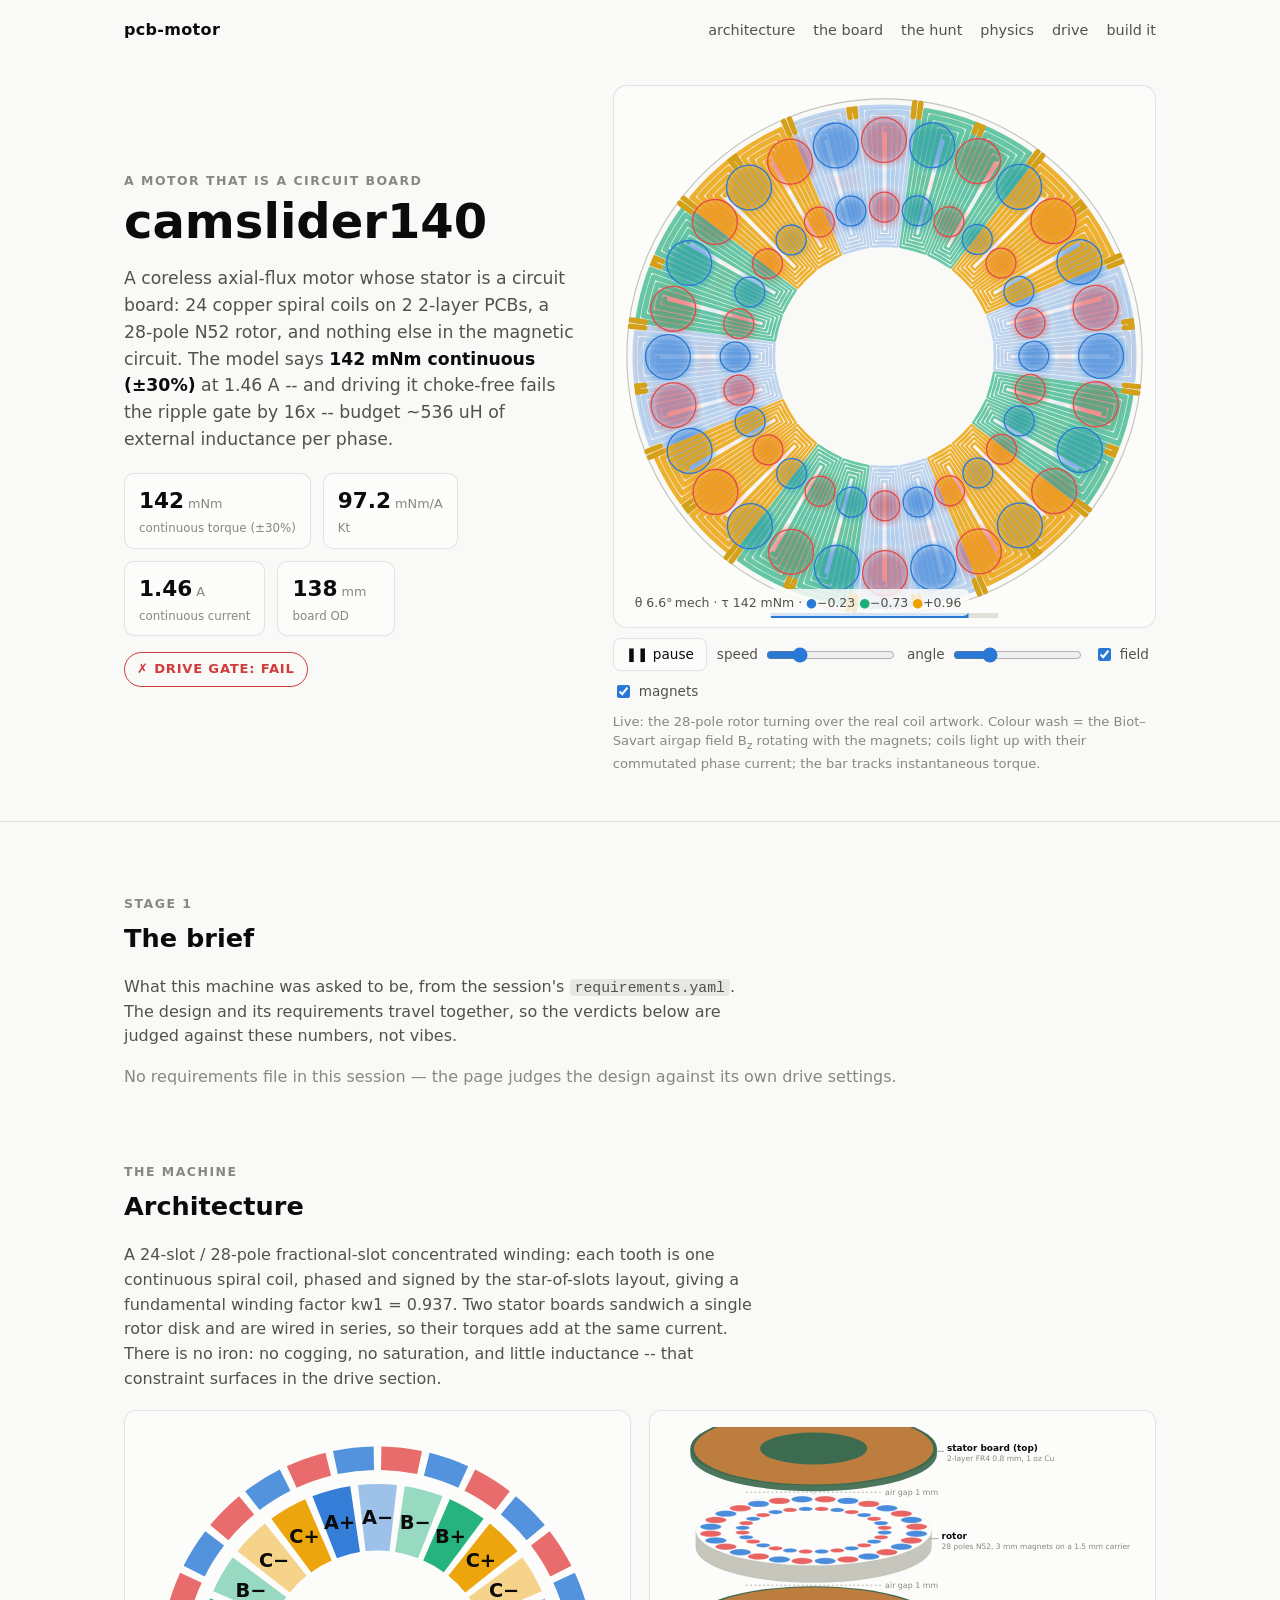
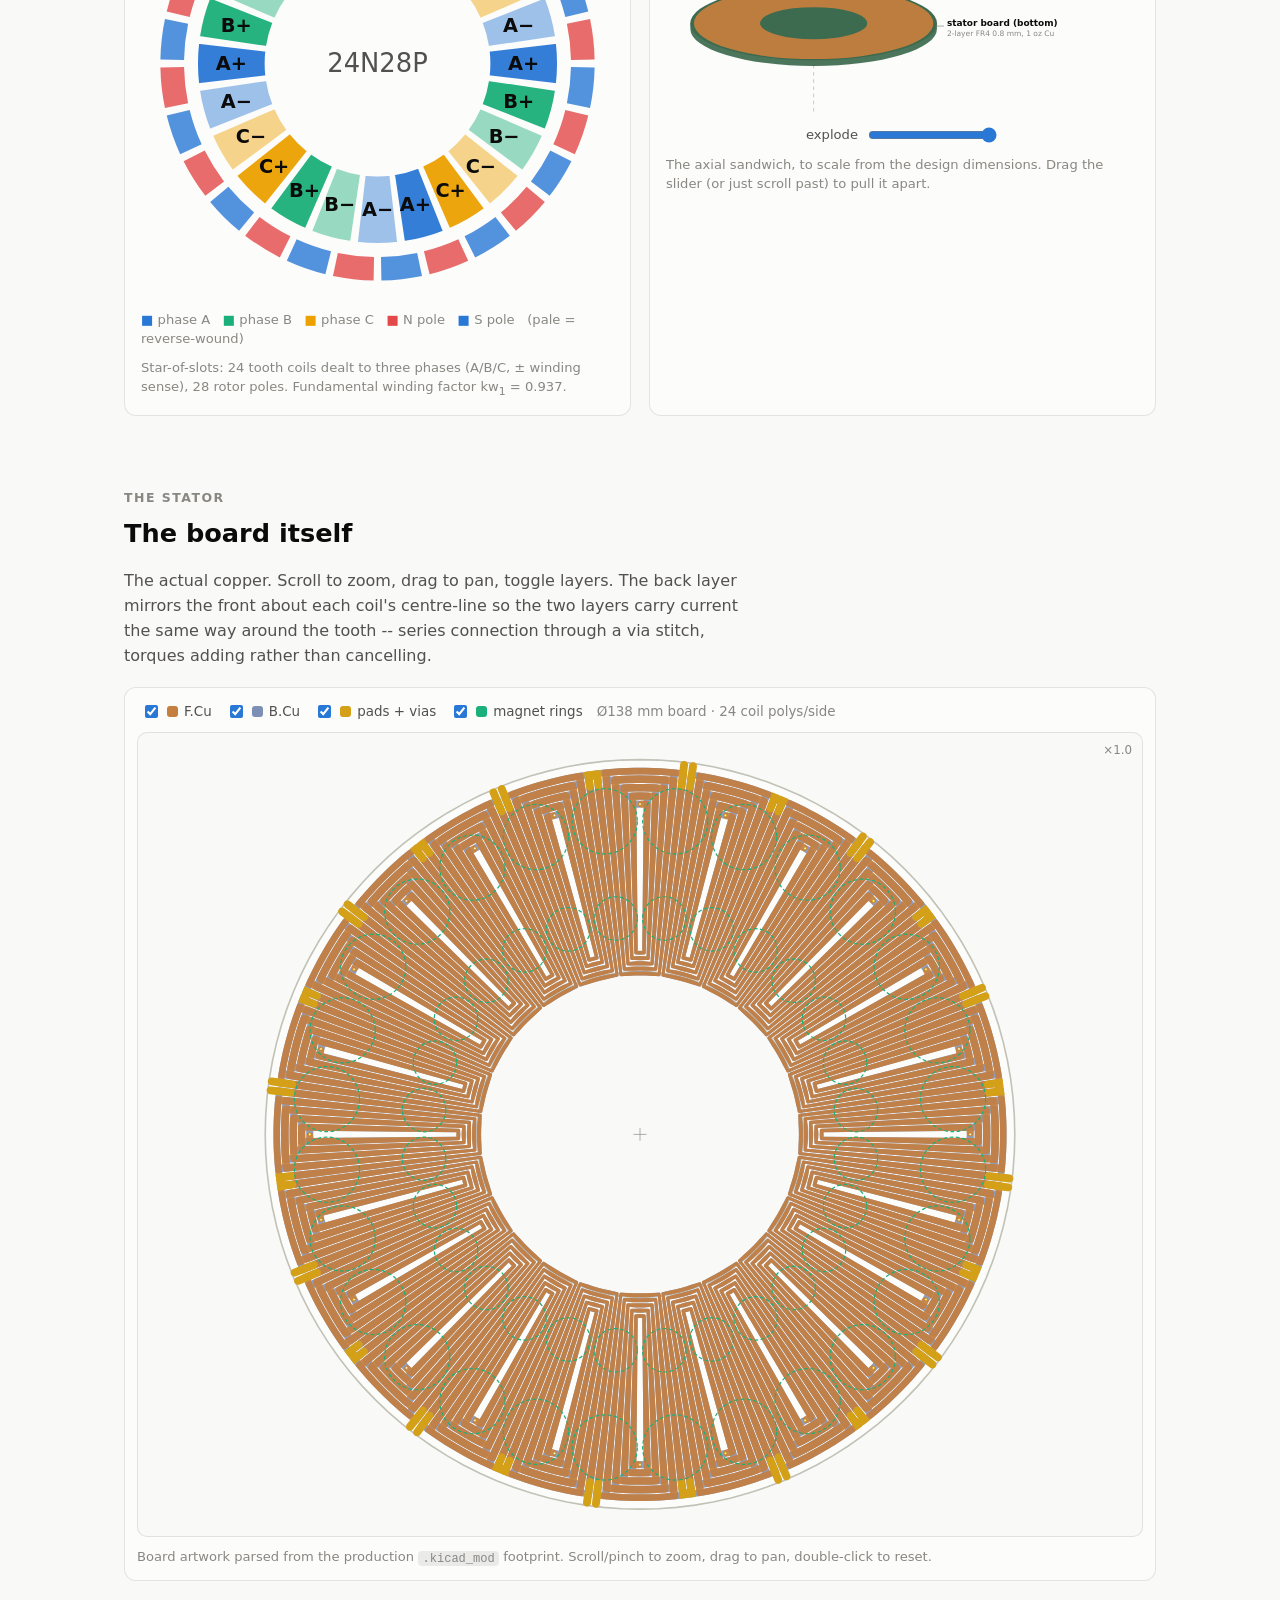
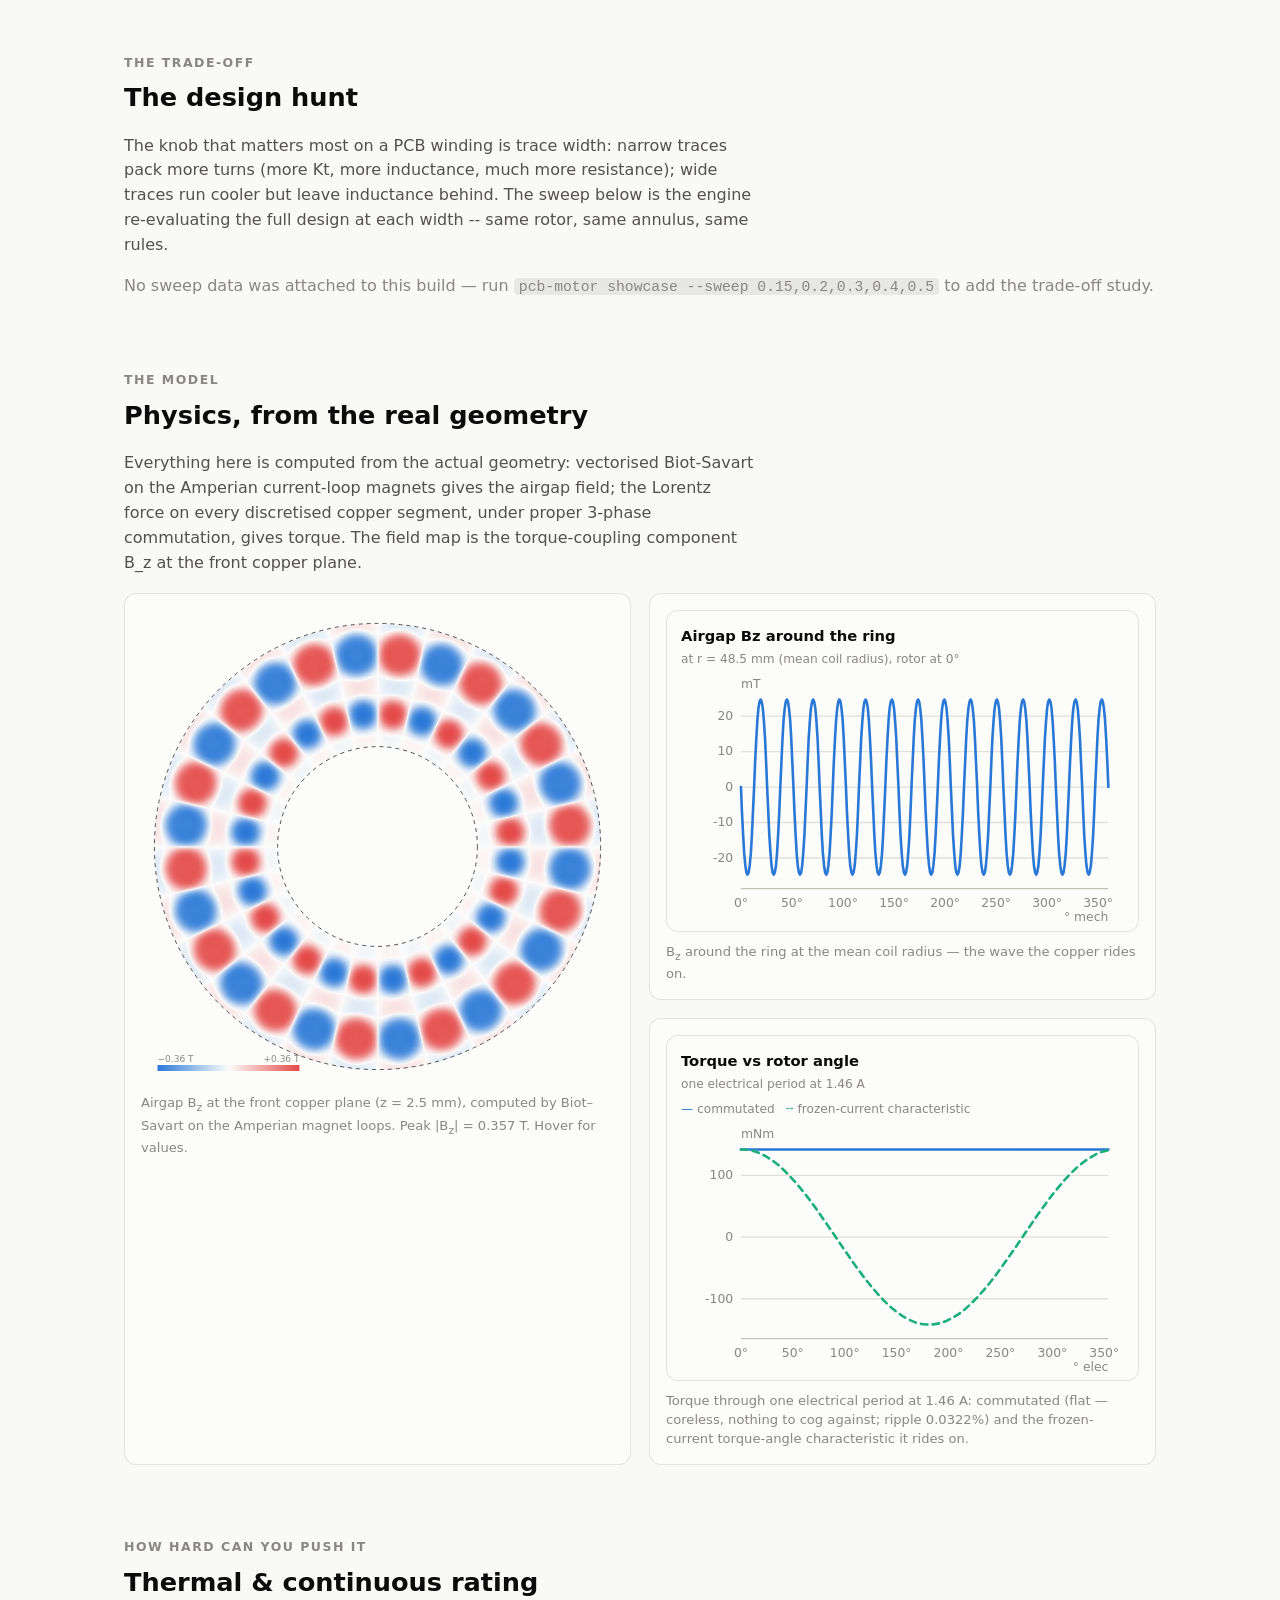
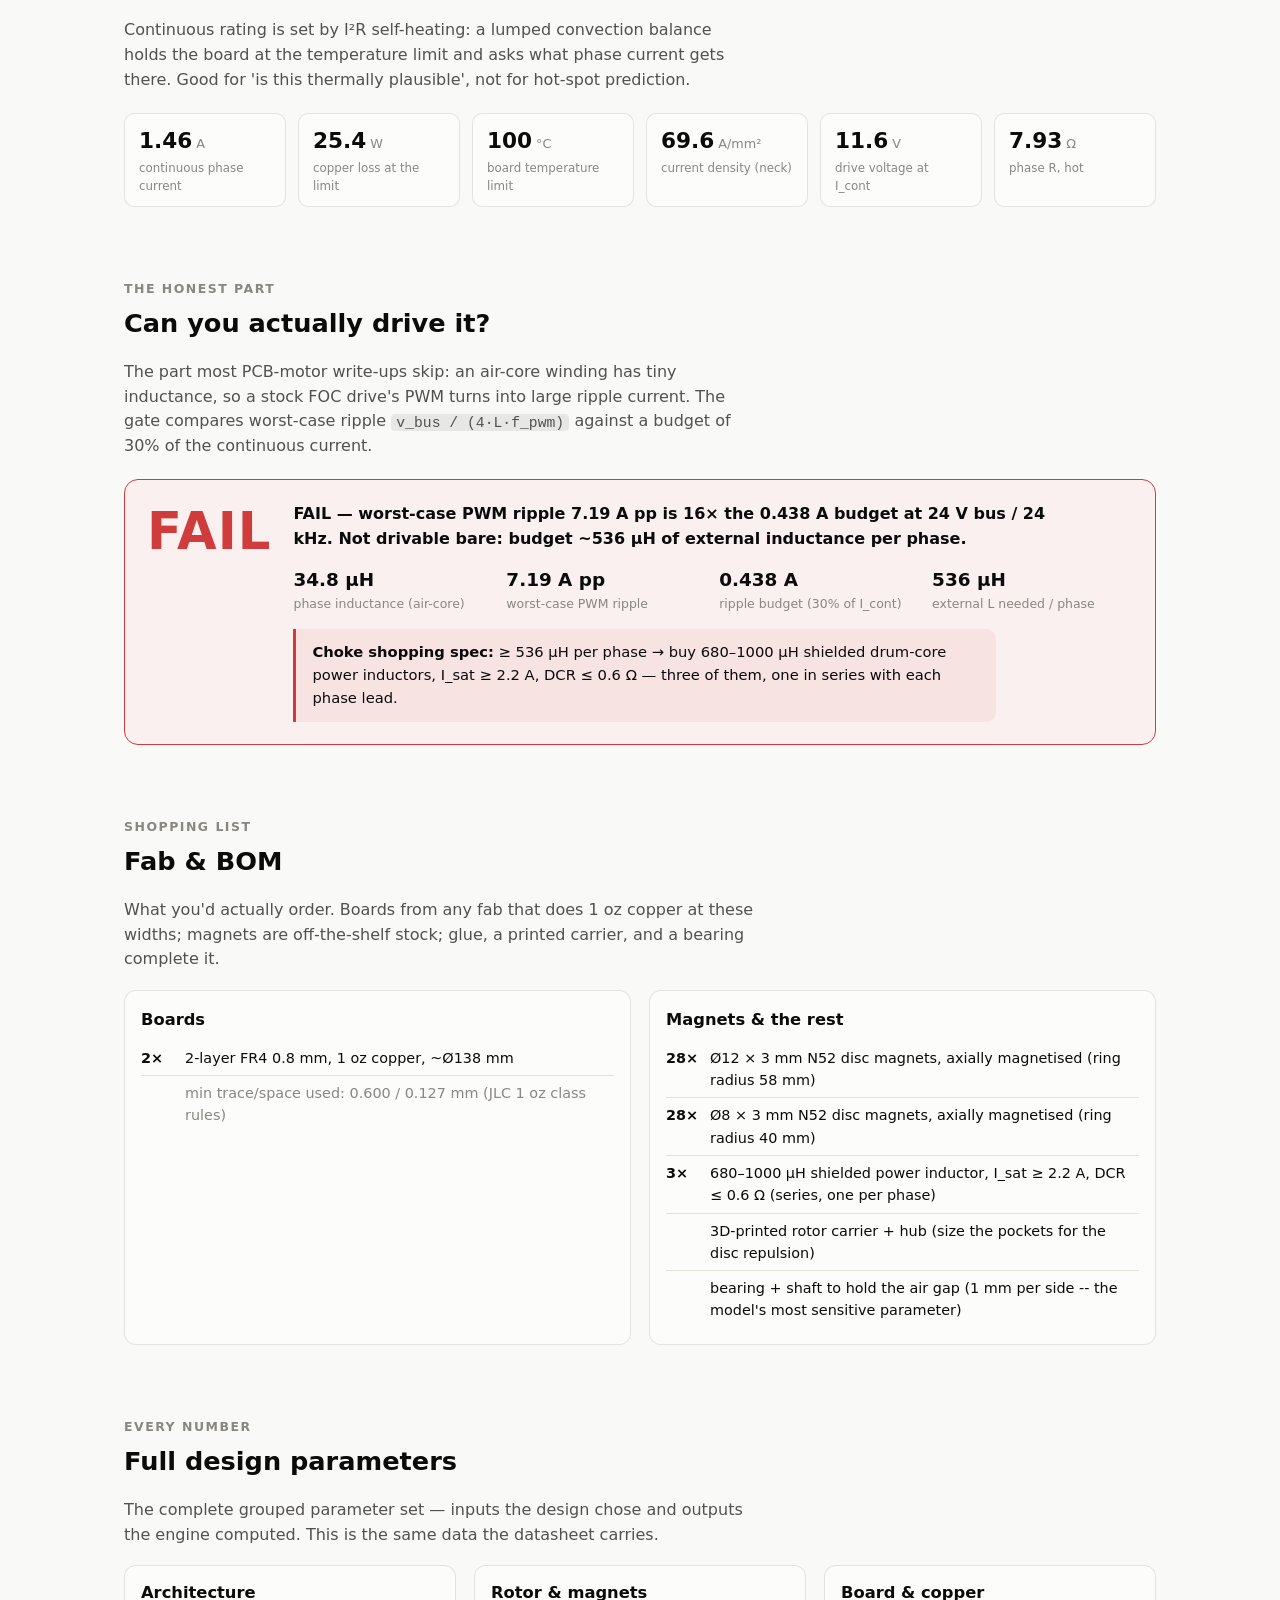
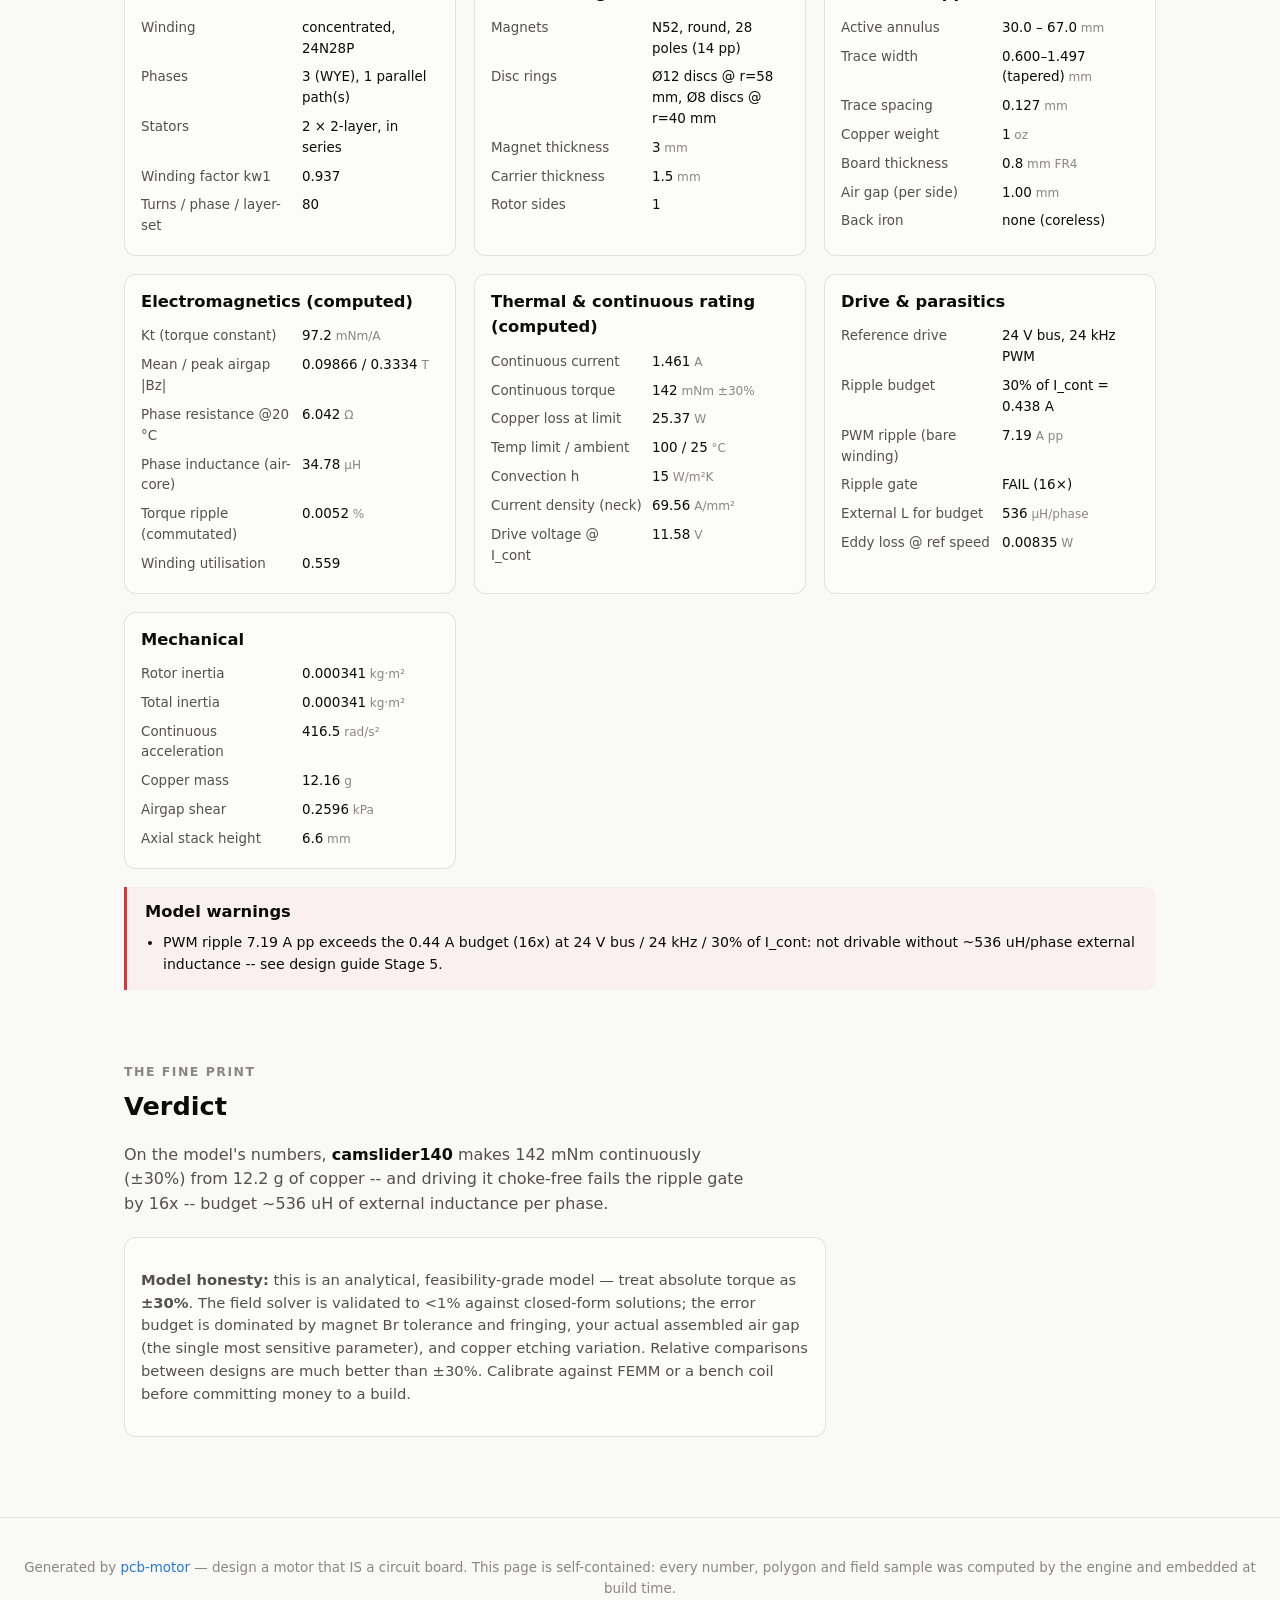
==== examples/dualstator140-24n28p/report.html @ cb317fc7 "Fix exploded-stack occlusion + back iron; add round3 magnet topology Exploded stack (showcase.js/css" ====
<!doctype html>
<html lang="en">
<head>
<meta charset="utf-8">
<meta name="viewport" content="width=device-width, initial-scale=1">
<meta name="color-scheme" content="light dark">
<title>camslider140 — a PCB motor, shown properly</title>
<style>
/* pcb-motor showcase page styles.
 *
 * Color roles follow the repo's data-viz system (validated palette):
 * categorical slots 1-3 carry the three phases, the diverging blue<->red pair
 * carries field polarity, and status colors are reserved for the drive gate.
 * Light and dark are both *selected* palettes, swapped via custom properties.
 */

:root {
  --page: #f9f9f7;
  --surface: #fcfcfb;
  --ink: #0b0b0b;
  --ink-2: #52514e;
  --muted: #898781;
  --grid: #e1e0d9;
  --baseline: #c3c2b7;
  --border: rgba(11, 11, 11, 0.10);
  --series-1: #2a78d6;   /* phase A */
  --series-2: #1baf7a;   /* phase B */
  --series-3: #eda100;   /* phase C */
  --div-pos: #e34948;    /* Bz into the page / N */
  --div-neg: #2a78d6;    /* Bz out of the page / S */
  --good: #0ca30c;
  --good-text: #006300;
  --critical: #d03b3b;
  --copper: #c47f3f;     /* pictorial material colors (not data series) */
  --copper-back: #7d8fb5;
  --fr4: #3d6b4f;
  --pad: #d4a017;
  --accent: #2a78d6;
}
@media (prefers-color-scheme: dark) {
  :root {
    --page: #0d0d0d;
    --surface: #1a1a19;
    --ink: #ffffff;
    --ink-2: #c3c2b7;
    --muted: #898781;
    --grid: #2c2c2a;
    --baseline: #383835;
    --border: rgba(255, 255, 255, 0.10);
    --series-1: #3987e5;
    --series-2: #199e70;
    --series-3: #c98500;
    --div-pos: #e66767;
    --div-neg: #3987e5;
    --good: #0ca30c;
    --good-text: #0ca30c;
    --critical: #d03b3b;
    --copper: #d69a55;
    --copper-back: #8fa3cc;
    --fr4: #35594a;
    --pad: #e0b23a;
    --accent: #3987e5;
  }
}

* { box-sizing: border-box; }
html { scroll-behavior: smooth; }
body {
  margin: 0;
  background: var(--page);
  color: var(--ink);
  font-family: system-ui, -apple-system, "Segoe UI", sans-serif;
  line-height: 1.55;
  -webkit-font-smoothing: antialiased;
}
a { color: var(--accent); text-decoration: none; }
a:hover { text-decoration: underline; }
code {
  font-family: ui-monospace, SFMono-Regular, Menlo, Consolas, monospace;
  font-size: 0.92em;
  background: color-mix(in srgb, var(--ink) 7%, transparent);
  border-radius: 4px;
  padding: 0.05em 0.35em;
}

/* ---------- layout ---------- */
main, .hero-grid, .topnav { max-width: 1080px; margin: 0 auto; padding: 0 24px; }
section { margin: 72px auto; }
.kicker {
  font-size: 0.78rem; font-weight: 700; letter-spacing: 0.12em;
  text-transform: uppercase; color: var(--muted); margin-bottom: 6px;
}
h1 { font-size: clamp(2rem, 5vw, 3rem); line-height: 1.08; margin: 0.1em 0 0.35em; }
h2 { font-size: 1.6rem; margin: 0 0 12px; }
h3 { font-size: 1.02rem; margin: 0 0 8px; }
.prose { max-width: 62ch; color: var(--ink-2); }
.prose strong { color: var(--ink); }
.prose.lead { font-size: 1.08rem; }
.prose blockquote {
  margin: 1em 0; padding: 10px 16px; border-left: 3px solid var(--accent);
  background: color-mix(in srgb, var(--accent) 7%, transparent); border-radius: 0 8px 8px 0;
}
.muted { color: var(--muted); }
.caption, figcaption {
  font-size: 0.82rem; color: var(--muted); margin-top: 10px; line-height: 1.45;
}
figure { margin: 0; }
.panel {
  background: var(--surface);
  border: 1px solid var(--border);
  border-radius: 12px;
  padding: 16px;
}
.duo { display: grid; grid-template-columns: 1fr 1fr; gap: 18px; margin-top: 18px; }
.col { display: grid; gap: 18px; align-content: start; }
@media (max-width: 860px) { .duo { grid-template-columns: 1fr; } }

/* ---------- hero ---------- */
.hero {
  border-bottom: 1px solid var(--border);
  padding-bottom: 48px;
}
.topnav {
  display: flex; align-items: center; justify-content: space-between;
  padding-top: 18px; padding-bottom: 18px;
}
.brand { font-weight: 700; letter-spacing: 0.02em; }
.navlinks { display: flex; gap: 18px; flex-wrap: wrap; }
.navlinks a { color: var(--ink-2); font-size: 0.9rem; }
.hero-grid {
  display: grid; grid-template-columns: minmax(0, 5fr) minmax(0, 6fr);
  gap: 36px; align-items: center; padding-top: 24px;
}
@media (max-width: 960px) { .hero-grid { grid-template-columns: 1fr; } }

.tiles { display: flex; gap: 12px; flex-wrap: wrap; margin: 20px 0 16px; }
.tiles.wide { display: grid; grid-template-columns: repeat(auto-fit, minmax(150px, 1fr)); }
.tile {
  background: var(--surface); border: 1px solid var(--border);
  border-radius: 10px; padding: 10px 14px; min-width: 118px;
}
.tile-v { font-size: 1.35rem; font-weight: 700; }
.tile-u { font-size: 0.8rem; font-weight: 400; color: var(--muted); margin-left: 4px; }
.tile-l { font-size: 0.74rem; color: var(--muted); margin-top: 2px; }

.chip {
  display: inline-block; font-weight: 700; font-size: 0.82rem;
  letter-spacing: 0.06em; padding: 6px 12px; border-radius: 999px;
  border: 1.5px solid;
}
.chip.pass { color: var(--good-text); border-color: var(--good); }
.chip.fail { color: var(--critical); border-color: var(--critical); }
.chip.pass::before { content: "✓ "; }
.chip.fail::before { content: "✗ "; }

.anim-wrap { position: relative; }
#motor-anim {
  width: 100%; aspect-ratio: 1; display: block; border-radius: 14px;
  background: var(--surface); border: 1px solid var(--border);
  touch-action: none; cursor: grab;
}
.anim-hud {
  position: absolute; left: 14px; bottom: 12px; font-size: 0.78rem;
  color: var(--ink-2); font-variant-numeric: tabular-nums;
  background: color-mix(in srgb, var(--surface) 82%, transparent);
  padding: 4px 8px; border-radius: 6px; pointer-events: none;
}
.anim-controls {
  display: flex; gap: 10px; align-items: center; margin-top: 10px;
  flex-wrap: wrap; font-size: 0.85rem; color: var(--ink-2);
}
.anim-controls button {
  background: var(--surface); color: var(--ink); border: 1px solid var(--border);
  border-radius: 8px; padding: 5px 12px; cursor: pointer; font: inherit;
}
.anim-controls button:hover { border-color: var(--accent); }
.anim-controls label { display: flex; gap: 6px; align-items: center; }
input[type="range"] { accent-color: var(--accent); }
input[type="checkbox"] { accent-color: var(--accent); }

/* ---------- requirements ---------- */
.req-grid {
  display: grid; grid-template-columns: repeat(auto-fit, minmax(190px, 1fr));
  gap: 12px; margin-top: 18px;
}
.req {
  background: var(--surface); border: 1px solid var(--border);
  border-radius: 10px; padding: 10px 14px;
}
.req-l { font-size: 0.74rem; color: var(--muted); }
.req-v { font-weight: 600; margin-top: 2px; }

/* ---------- copper viewer ---------- */
.viewer-wrap { margin-top: 18px; padding: 12px; }
.viewer-toolbar {
  display: flex; gap: 14px; flex-wrap: wrap; align-items: center;
  font-size: 0.84rem; color: var(--ink-2); padding: 2px 4px 10px;
}
.viewer-toolbar label { display: flex; gap: 6px; align-items: center; cursor: pointer; }
.viewer-toolbar .swatch {
  width: 11px; height: 11px; border-radius: 3px; display: inline-block;
}
.viewer {
  width: 100%; aspect-ratio: 1.25; border-radius: 10px; overflow: hidden;
  background: var(--page); border: 1px solid var(--border); position: relative;
  cursor: grab; touch-action: none;
}
.viewer svg { width: 100%; height: 100%; display: block; }
.viewer .zoom-note {
  position: absolute; right: 10px; top: 8px; font-size: 0.74rem;
  color: var(--muted); font-variant-numeric: tabular-nums; pointer-events: none;
}

/* ---------- charts ---------- */
.chart-grid {
  display: grid; grid-template-columns: repeat(auto-fit, minmax(310px, 1fr));
  gap: 18px; margin-top: 18px;
}
.chart {
  background: var(--surface); border: 1px solid var(--border);
  border-radius: 12px; padding: 14px 14px 8px;
}
.chart h4 { margin: 0 0 2px; font-size: 0.92rem; }
.chart .sub { font-size: 0.76rem; color: var(--muted); margin: 0 0 6px; }
.chart svg { width: 100%; height: auto; display: block; overflow: visible; }
.chart-tip {
  position: fixed; z-index: 30; pointer-events: none;
  background: var(--surface); color: var(--ink);
  border: 1px solid var(--border); border-radius: 6px;
  padding: 7px 10px; font-size: 0.78rem; line-height: 1.45;
  font-variant-numeric: tabular-nums; display: none; max-width: 260px;
}
.chart-tip .t-title { font-weight: 700; margin-bottom: 2px; }
.chart-tip .t-row { display: flex; gap: 8px; align-items: center; }
.chart-tip .t-swatch { width: 8px; height: 8px; border-radius: 2px; flex: none; }

.field-wrap { position: relative; }
#field-map {
  width: 100%; aspect-ratio: 1; display: block; border-radius: 8px;
}

/* ---------- exploded stack / winding ring ---------- */
#stack-view svg, #winding-ring svg { width: 100%; height: auto; display: block; }
.stack-controls {
  display: flex; justify-content: center; font-size: 0.82rem;
  color: var(--ink-2); margin-top: 6px;
}
.stack-controls label { display: flex; gap: 8px; align-items: center; }

/* ---------- gate ---------- */
.gate {
  display: grid; grid-template-columns: auto 1fr; gap: 22px;
  margin-top: 20px; border-radius: 14px; padding: 22px;
  border: 1.5px solid; align-items: start;
}
.gate.pass { border-color: var(--good); background: color-mix(in srgb, var(--good) 6%, var(--surface)); }
.gate.fail { border-color: var(--critical); background: color-mix(in srgb, var(--critical) 6%, var(--surface)); }
.gate-word {
  font-size: clamp(2rem, 5vw, 3.2rem); font-weight: 800; letter-spacing: 0.02em;
  line-height: 1; padding-top: 4px;
}
.gate.pass .gate-word { color: var(--good-text); }
.gate.fail .gate-word { color: var(--critical); }
.gate-statement { margin: 0 0 14px; font-weight: 600; max-width: 70ch; }
.gate-nums {
  display: grid; grid-template-columns: repeat(auto-fit, minmax(160px, 1fr));
  gap: 12px; font-size: 0.78rem; color: var(--muted);
}
.gate-nums span {
  display: block; font-size: 1.15rem; font-weight: 700; color: var(--ink);
  font-variant-numeric: tabular-nums;
}
blockquote.choke {
  margin: 16px 0 0; padding: 12px 16px; border-left: 3px solid var(--critical);
  background: color-mix(in srgb, var(--critical) 7%, transparent);
  border-radius: 0 10px 10px 0; font-size: 0.92rem; max-width: 75ch;
}
@media (max-width: 700px) { .gate { grid-template-columns: 1fr; } }

/* ---------- BOM & params ---------- */
table.bom { width: 100%; border-collapse: collapse; font-size: 0.9rem; }
table.bom td { padding: 6px 8px 6px 0; vertical-align: top; border-bottom: 1px solid var(--grid); }
table.bom tr:last-child td { border-bottom: none; }
table.bom td.qty { width: 44px; font-weight: 700; font-variant-numeric: tabular-nums; }

.pgrid {
  display: grid; grid-template-columns: repeat(auto-fit, minmax(300px, 1fr));
  gap: 18px; margin-top: 18px;
}
.pgroup {
  background: var(--surface); border: 1px solid var(--border);
  border-radius: 12px; padding: 14px 16px;
}
.pgroup table { width: 100%; border-collapse: collapse; font-size: 0.84rem; }
.pgroup td { padding: 4px 0; vertical-align: top; }
.pgroup td:first-child { color: var(--ink-2); width: 54%; padding-right: 10px; }
.pgroup td:last-child { font-variant-numeric: tabular-nums; }
.pgroup .unit { color: var(--muted); font-size: 0.9em; }

.warnbox {
  margin-top: 18px; border-left: 3px solid var(--critical);
  background: color-mix(in srgb, var(--critical) 6%, var(--surface));
  border-radius: 0 10px 10px 0; padding: 12px 18px; font-size: 0.88rem;
}
.warnbox ul { margin: 6px 0 2px; padding-left: 18px; }

/* loud "this is not the production board" banner over the copper viewer */
.preview-warn {
  margin: 0 0 14px; border: 1.5px solid var(--caution, #b58900);
  border-left-width: 6px; border-radius: 10px; padding: 12px 16px;
  font-size: 0.92rem; color: var(--ink);
  background: color-mix(in srgb, #b58900 10%, var(--surface));
}
.honesty { margin-top: 20px; max-width: 75ch; font-size: 0.92rem; color: var(--ink-2); }

footer {
  border-top: 1px solid var(--border); margin-top: 80px; padding: 26px 24px 40px;
  text-align: center; color: var(--muted); font-size: 0.84rem;
}

/* content is shown immediately -- no scroll-reveal motion (plain, static page) */
.reveal, .reveal.shown { opacity: 1; transform: none; transition: none; }
@media (prefers-reduced-motion: reduce) {
  html { scroll-behavior: auto; }
}

</style>
</head>
<body>
<script id="motor-data" type="application/json">{"meta":{"title":"camslider140","combo":"24N28P","slots":24,"poles":28,"pole_pairs":14,"phases":3,"topology":"concentrated","grade":"N52","n_stators":2,"layers":2,"od_mm":138.0,"session":"camslider140"},"results":{"accel_cont_rad_s2":416.47,"tau_cont_mNm":141.98,"kt_mNm_per_A":97.199,"i_cont_A":1.4607,"j_rotor_kgm2":0.00034091,"j_total_kgm2":0.00034091,"r_phase_20c_ohm":6.0417,"r_phase_hot_ohm":7.9267,"b_gap_mean_T":0.098661,"b_gap_peak_T":0.33339,"copper_loss_W":25.369,"n_turns":80,"conductor_length_m":36.922,"conductor_area_mm2":0.021,"copper_mass_g":12.158,"current_density_A_mm2":69.557,"v_drive_cont_V":11.579,"shear_stress_kPa":0.25963,"torque_density_Nm_kg":11.678,"end_turn_fraction":0.14823,"l_phase_uH":34.776,"pwm_ripple_A_pp":7.1888,"l_ext_uH":535.73,"eddy_loss_W_ref":0.0083517,"plate_pull_N":0.0,"rotor_sides":1,"torque_ripple":5.183e-05,"winding_factor":0.93744,"winding_utilisation":0.55942},"warnings":["PWM ripple 7.19 A pp exceeds the 0.44 A budget (16x) at 24 V bus / 24 kHz / 30% of I_cont: not drivable without ~536 uH/phase external inductance -- see design guide Stage 5."],"gate":{"passed":false,"ripple_pp":7.1888,"budget_a":0.43821,"factor":16.4,"l_phase_uH":34.776,"l_ext_uH":535.73,"v_bus":24.0,"f_pwm_khz":24.0,"ripple_frac":0.3,"statement":"FAIL \u2014 worst-case PWM ripple 7.19 A pp is 16\u00d7 the 0.438 A budget at 24 V bus / 24 kHz. Not drivable bare: budget ~536 \u00b5H of external inductance per phase."},"layout":[{"phase":0,"sign":1},{"phase":0,"sign":-1},{"phase":2,"sign":-1},{"phase":2,"sign":1},{"phase":1,"sign":1},{"phase":1,"sign":-1},{"phase":0,"sign":-1},{"phase":0,"sign":1},{"phase":2,"sign":1},{"phase":2,"sign":-1},{"phase":1,"sign":-1},{"phase":1,"sign":1},{"phase":0,"sign":1},{"phase":0,"sign":-1},{"phase":2,"sign":-1},{"phase":2,"sign":1},{"phase":1,"sign":1},{"phase":1,"sign":-1},{"phase":0,"sign":-1},{"phase":0,"sign":1},{"phase":2,"sign":1},{"phase":2,"sign":-1},{"phase":1,"sign":-1},{"phase":1,"sign":1}],"artwork":{"units":"mm","source":"kicad_mod","fcu":[{"tooth":0,"pts":[[29.184,-2.593],[29.191,-1.93],[29.238,-0.965],[29.254,0.0],[29.231,1.158],[29.177,2.123],[29.158,2.978],[29.124,3.505],[29.135,3.59],[29.17,3.668],[29.226,3.732],[29.322,3.786],[29.943,3.856],[66.443,8.663],[66.585,8.666],[66.726,8.641],[66.859,8.589],[66.948,8.534],[67.079,7.439],[67.204,6.203],[67.307,4.965],[67.387,3.725],[67.444,2.484],[67.479,1.242],[67.485,-0.828],[67.444,-2.484],[67.387,-3.725],[67.275,-5.378],[67.135,-6.909],[66.982,-6.997],[66.776,-7.05],[66.633,-7.051],[66.434,-7.032],[30.379,-3.171],[30.296,-3.151],[30.202,-3.089],[30.139,-2.995],[30.118,-2.913],[30.143,-2.151],[30.136,-1.279],[30.161,0.098],[30.127,1.476],[30.128,2.347],[30.106,2.886],[30.119,2.973],[30.157,3.052],[30.217,3.117],[30.321,3.171],[30.542,3.184],[65.038,6.88],[65.177,6.879],[65.378,6.827],[65.556,6.72],[65.654,6.621],[65.731,6.505],[65.8,6.309],[65.897,5.234],[65.994,3.825],[66.061,2.416],[66.094,1.203],[66.104,-0.209],[66.08,-1.821],[66.026,-3.233],[65.941,-4.644],[65.918,-4.781],[65.869,-4.91],[65.75,-5.081],[65.587,-5.21],[65.393,-5.285],[65.254,-5.303],[64.986,-5.288],[31.386,-2.512],[31.299,-2.493],[31.2,-2.43],[31.146,-2.361],[31.109,-2.25],[31.117,-1.511],[31.087,-0.476],[31.084,0.666],[31.106,1.512],[31.098,2.222],[31.125,2.339],[31.174,2.415],[31.243,2.474],[31.326,2.51],[63.693,5.174],[63.892,5.139],[64.072,5.047],[64.174,4.958],[64.257,4.851],[64.338,4.665],[64.361,4.532],[64.422,3.546],[64.496,1.768],[64.517,0.583],[64.517,-0.603],[64.489,-1.983],[64.445,-3.039],[64.387,-3.233],[64.276,-3.401],[64.119,-3.531],[63.932,-3.609],[63.798,-3.629],[63.531,-3.62],[32.402,-1.807],[32.312,-1.789],[32.207,-1.727],[32.149,-1.656],[32.107,-1.542],[32.106,-0.972],[32.064,-0.099],[32.062,0.296],[32.094,0.973],[32.098,1.512],[32.117,1.604],[32.181,1.71],[32.281,1.784],[32.371,1.81],[32.564,1.812],[62.272,3.54],[62.465,3.501],[62.638,3.407],[62.777,3.268],[62.869,3.093],[62.906,2.9],[62.954,1.539],[62.973,-0.016],[62.953,-1.442],[62.925,-1.57],[62.872,-1.69],[62.752,-1.845],[62.59,-1.96],[62.403,-2.022],[62.073,-2.028],[33.426,-1.055],[33.332,-1.039],[33.222,-0.977],[33.144,-0.877],[33.11,-0.755],[33.118,-0.622],[33.082,0.181],[33.111,0.788],[33.142,0.879],[33.197,0.958],[33.302,1.031],[33.395,1.056],[60.781,1.979],[60.909,1.97],[61.09,1.909],[61.197,1.841],[61.329,1.702],[61.391,1.591],[61.431,1.469],[61.446,1.343],[61.436,1.215],[61.463,1.028],[61.46,0.222],[61.412,0.032],[61.312,-0.136],[61.219,-0.228],[61.051,-0.329],[60.861,-0.377],[60.665,-0.367],[60.481,-0.301],[60.323,-0.184],[60.24,-0.083],[60.179,0.032],[60.141,0.158],[60.128,0.288],[60.128,0.67],[33.783,0.414],[33.8,0.001],[33.774,-0.411],[61.626,-0.682],[61.626,0.747],[61.592,2.178],[32.757,1.198],[32.834,0.339],[32.837,-0.099],[32.777,-0.939],[32.747,-1.195],[63.101,-2.227],[63.135,-0.782],[63.135,0.765],[63.098,2.312],[63.028,3.757],[31.744,1.935],[31.78,1.686],[31.858,0.875],[31.871,0.681],[31.878,-0.096],[31.86,-0.719],[31.79,-1.491],[31.734,-1.932],[64.572,-3.845],[64.628,-2.77],[64.667,-1.586],[64.686,-0.401],[64.682,0.784],[64.657,1.968],[64.61,3.152],[64.541,4.335],[64.46,5.411],[30.742,2.625],[30.812,2.146],[30.885,1.51],[30.916,0.707],[30.924,-0.099],[30.894,-1.309],[30.801,-2.144],[30.731,-2.622],[66.04,-5.538],[66.156,-3.907],[66.23,-2.338],[66.267,-0.768],[66.267,0.803],[66.229,2.373],[66.154,3.942],[66.042,5.509],[65.886,7.139],[29.747,3.268],[29.827,2.795],[29.914,2.174],[29.97,1.186],[29.994,-0.001],[29.977,-0.991],[29.928,-1.976],[29.816,-2.793],[29.736,-3.267],[63.832,-6.916],[64.098,-6.951],[64.16,-6.971],[64.019,-6.989],[63.832,-7.073],[63.724,-7.158],[63.598,-7.32],[63.543,-7.446],[63.513,-7.58],[63.51,-7.717],[63.534,-7.852],[63.584,-7.98],[63.658,-8.096],[63.753,-8.195],[63.866,-8.273],[63.983,-8.325],[63.933,-8.329],[63.667,-8.3],[29.382,-3.789],[29.279,-3.755],[29.213,-3.704],[29.154,-3.612],[29.135,-3.506],[29.184,-2.593]]},{"tooth":1,"pts":[[27.518,10.058],[27.697,9.419],[27.992,8.499],[28.257,7.571],[28.534,6.447],[28.733,5.501],[28.936,4.67],[29.039,4.152],[29.071,4.073],[29.126,4.007],[29.197,3.959],[29.303,3.932],[29.92,4.025],[66.421,8.829],[66.559,8.863],[66.689,8.924],[66.804,9.008],[66.875,9.085],[66.718,10.176],[66.52,11.402],[66.299,12.625],[66.055,13.843],[65.789,15.056],[65.501,16.265],[64.971,18.266],[64.503,19.855],[64.127,21.039],[63.591,22.607],[63.059,24.049],[62.889,24.095],[62.676,24.092],[62.538,24.056],[62.35,23.986],[28.523,10.926],[28.448,10.885],[28.374,10.8],[28.337,10.694],[28.338,10.609],[28.559,9.879],[28.778,9.035],[29.158,7.711],[29.482,6.372],[29.709,5.53],[29.827,5.005],[29.862,4.924],[29.92,4.857],[29.994,4.81],[30.108,4.784],[30.326,4.829],[64.602,10.188],[64.736,10.224],[64.918,10.326],[65.062,10.477],[65.13,10.597],[65.174,10.729],[65.19,10.937],[65.006,12.0],[64.735,13.386],[64.435,14.764],[64.153,15.944],[63.798,17.311],[63.357,18.862],[62.939,20.211],[62.492,21.553],[62.434,21.679],[62.354,21.791],[62.195,21.925],[62.003,22.007],[61.797,22.03],[61.658,22.011],[61.403,21.927],[29.666,10.549],[29.588,10.509],[29.508,10.423],[29.473,10.342],[29.466,10.225],[29.665,9.513],[29.905,8.506],[30.197,7.401],[30.437,6.59],[30.613,5.903],[30.67,5.796],[30.737,5.735],[30.819,5.696],[30.908,5.683],[62.861,11.487],[63.045,11.573],[63.195,11.708],[63.271,11.821],[63.323,11.945],[63.353,12.146],[63.34,12.28],[63.145,13.249],[62.756,14.985],[62.47,16.135],[62.163,17.281],[61.779,18.607],[61.463,19.615],[61.357,19.787],[61.205,19.921],[61.02,20.006],[60.819,20.033],[60.685,20.018],[60.429,19.94],[30.83,10.131],[30.748,10.091],[30.663,10.004],[30.625,9.92],[30.614,9.799],[30.76,9.249],[30.945,8.395],[31.047,8.012],[31.253,7.366],[31.396,6.847],[31.437,6.763],[31.527,6.677],[31.643,6.632],[31.737,6.63],[31.923,6.678],[61.066,12.697],[61.242,12.785],[61.386,12.921],[61.483,13.092],[61.527,13.284],[61.513,13.48],[61.208,14.807],[60.823,16.314],[60.435,17.686],[60.374,17.803],[60.293,17.905],[60.136,18.024],[59.95,18.093],[59.754,18.105],[59.433,18.025],[32.014,9.67],[31.928,9.63],[31.837,9.542],[31.788,9.426],[31.786,9.299],[31.829,9.172],[32.002,8.387],[32.187,7.808],[32.24,7.728],[32.314,7.667],[32.434,7.624],[32.53,7.623],[59.222,13.819],[59.343,13.862],[59.502,13.967],[59.588,14.061],[59.679,14.229],[59.711,14.353],[59.718,14.48],[59.7,14.606],[59.657,14.727],[59.635,14.915],[59.423,15.692],[59.328,15.864],[59.187,16.0],[59.074,16.065],[58.886,16.119],[58.69,16.116],[58.503,16.056],[58.342,15.944],[58.22,15.791],[58.166,15.672],[58.136,15.544],[58.132,15.413],[58.153,15.284],[58.252,14.915],[32.739,8.344],[32.648,8.747],[32.517,9.139],[59.35,16.609],[59.719,15.229],[60.057,13.837],[31.951,7.321],[31.803,8.17],[31.692,8.595],[31.417,9.39],[31.321,9.63],[60.374,18.482],[60.782,17.096],[61.182,15.602],[61.546,14.098],[61.853,12.684],[31.163,6.347],[31.133,6.597],[30.999,7.4],[30.961,7.591],[30.767,8.343],[30.589,8.94],[30.32,9.668],[30.152,10.079],[61.377,20.426],[61.708,19.403],[62.054,18.269],[62.378,17.129],[62.681,15.984],[62.963,14.833],[63.224,13.677],[63.464,12.517],[63.664,11.457],[30.374,5.421],[30.317,5.902],[30.223,6.535],[30.045,7.319],[29.844,8.1],[29.503,9.26],[29.196,10.043],[29.005,10.486],[62.356,22.442],[62.891,20.897],[63.368,19.4],[63.81,17.893],[64.217,16.376],[64.587,14.849],[64.921,13.314],[65.218,11.771],[65.489,10.156],[29.579,4.542],[29.534,5.02],[29.457,5.643],[29.256,6.611],[28.971,7.764],[28.699,8.716],[28.396,9.655],[28.077,10.415],[27.877,10.851],[59.867,23.202],[60.115,23.304],[60.169,23.339],[60.029,23.32],[59.826,23.353],[59.7,23.407],[59.536,23.531],[59.45,23.638],[59.387,23.76],[59.349,23.892],[59.337,24.029],[59.352,24.165],[59.394,24.296],[59.46,24.416],[59.548,24.521],[59.649,24.601],[59.599,24.592],[59.349,24.496],[27.4,11.264],[27.309,11.205],[27.259,11.139],[27.226,11.035],[27.235,10.927],[27.518,10.058]]},{"tooth":2,"pts":[[23.978,16.838],[24.315,16.267],[24.838,15.455],[25.334,14.627],[25.894,13.613],[26.33,12.75],[26.741,12.0],[26.975,11.526],[27.027,11.458],[27.096,11.408],[27.177,11.381],[27.286,11.382],[27.859,11.632],[61.873,25.719],[61.998,25.788],[62.107,25.88],[62.196,25.992],[62.245,26.084],[61.811,27.097],[61.302,28.23],[60.772,29.354],[60.222,30.468],[59.651,31.571],[59.059,32.663],[58.03,34.46],[57.166,35.873],[56.496,36.92],[55.573,38.295],[54.686,39.551],[54.509,39.551],[54.305,39.493],[54.181,39.422],[54.018,39.307],[24.723,17.936],[24.662,17.877],[24.612,17.776],[24.604,17.663],[24.627,17.582],[25.029,16.934],[25.459,16.175],[26.169,14.995],[26.828,13.785],[27.265,13.031],[27.515,12.554],[27.57,12.485],[27.643,12.436],[27.727,12.409],[27.844,12.414],[28.042,12.513],[59.764,26.561],[59.884,26.631],[60.033,26.776],[60.133,26.959],[60.168,27.093],[60.177,27.232],[60.139,27.436],[59.686,28.416],[59.065,29.685],[58.418,30.938],[57.84,32.005],[57.143,33.234],[56.316,34.617],[55.563,35.813],[54.785,36.993],[54.696,37.1],[54.589,37.187],[54.401,37.275],[54.195,37.305],[53.989,37.274],[53.86,37.22],[53.635,37.072],[25.925,17.868],[25.86,17.808],[25.805,17.705],[25.792,17.617],[25.816,17.503],[26.192,16.867],[26.684,15.956],[27.252,14.965],[27.694,14.243],[28.042,13.625],[28.124,13.537],[28.205,13.495],[28.294,13.479],[28.384,13.489],[57.746,27.365],[57.901,27.496],[58.012,27.666],[58.055,27.793],[58.074,27.927],[58.051,28.129],[58.004,28.256],[57.564,29.141],[56.739,30.716],[56.165,31.754],[55.572,32.781],[54.858,33.962],[54.292,34.854],[54.145,34.993],[53.964,35.083],[53.763,35.117],[53.562,35.092],[53.436,35.042],[53.209,34.901],[27.157,17.766],[27.088,17.705],[27.029,17.599],[27.014,17.509],[27.035,17.389],[27.318,16.895],[27.718,16.118],[27.915,15.774],[28.281,15.204],[28.554,14.739],[28.616,14.669],[28.725,14.609],[28.848,14.596],[28.939,14.618],[29.107,14.713],[55.699,28.07],[55.847,28.2],[55.95,28.368],[56.0,28.559],[55.993,28.755],[55.928,28.942],[55.29,30.144],[54.528,31.5],[53.798,32.725],[53.71,32.822],[53.604,32.899],[53.422,32.974],[53.225,32.993],[53.032,32.953],[52.743,32.793],[28.421,17.627],[28.347,17.566],[28.283,17.457],[28.265,17.332],[28.296,17.209],[28.37,17.098],[28.741,16.384],[29.069,15.873],[29.141,15.809],[29.229,15.769],[29.356,15.759],[29.449,15.783],[53.628,28.676],[53.733,28.749],[53.86,28.891],[53.919,29.005],[53.963,29.19],[53.962,29.318],[53.936,29.443],[53.885,29.56],[53.813,29.666],[53.743,29.841],[53.337,30.537],[53.201,30.678],[53.03,30.773],[52.903,30.807],[52.707,30.811],[52.519,30.757],[52.354,30.651],[52.227,30.501],[52.149,30.321],[52.128,30.192],[52.132,30.061],[52.162,29.934],[52.216,29.814],[52.407,29.483],[29.464,16.533],[29.272,16.899],[29.044,17.244],[53.029,31.404],[53.743,30.166],[54.429,28.91],[28.968,15.341],[28.604,16.123],[28.388,16.505],[27.916,17.202],[27.762,17.408],[53.534,33.479],[54.286,32.245],[55.059,30.905],[55.8,29.547],[56.463,28.26],[28.459,14.197],[28.365,14.43],[28.027,15.171],[27.941,15.346],[27.559,16.022],[27.232,16.552],[26.785,17.186],[26.516,17.54],[53.999,35.616],[54.584,34.713],[55.211,33.707],[55.819,32.69],[56.408,31.662],[56.979,30.624],[57.53,29.575],[58.062,28.516],[58.529,27.544],[27.936,13.098],[27.757,13.548],[27.502,14.135],[27.127,14.845],[26.731,15.548],[26.101,16.58],[25.602,17.257],[25.303,17.636],[54.423,37.816],[55.339,36.462],[56.188,35.14],[57.005,33.799],[57.79,32.438],[58.543,31.059],[59.263,29.663],[59.949,28.25],[60.629,26.76],[27.396,12.043],[27.229,12.493],[26.993,13.074],[26.548,13.958],[25.975,14.998],[25.466,15.847],[24.93,16.675],[24.425,17.327],[24.119,17.697],[51.822,37.906],[52.035,38.069],[52.079,38.117],[51.948,38.062],[51.743,38.041],[51.607,38.061],[51.417,38.139],[51.307,38.22],[51.214,38.321],[51.143,38.438],[51.096,38.567],[51.076,38.703],[51.082,38.84],[51.115,38.973],[51.173,39.098],[51.249,39.201],[51.204,39.179],[50.987,39.022],[23.551,17.972],[23.479,17.891],[23.447,17.815],[23.442,17.705],[23.479,17.604],[23.978,16.838]]},{"tooth":3,"pts":[[22.47,18.803],[22.006,19.276],[21.357,19.992],[20.685,20.685],[19.85,21.488],[19.131,22.133],[18.512,22.724],[18.115,23.072],[18.063,23.14],[18.033,23.22],[18.027,23.305],[18.056,23.411],[18.446,23.899],[40.856,53.108],[40.955,53.211],[41.073,53.292],[41.203,53.349],[41.305,53.374],[42.172,52.692],[43.135,51.907],[44.083,51.104],[45.016,50.284],[45.934,49.447],[46.836,48.593],[48.305,47.133],[49.447,45.934],[50.284,45.016],[51.374,43.768],[52.357,42.586],[52.311,42.416],[52.203,42.233],[52.102,42.131],[51.948,42.004],[23.723,19.239],[23.651,19.195],[23.54,19.172],[23.429,19.194],[23.357,19.237],[22.835,19.793],[22.213,20.405],[21.257,21.396],[20.259,22.346],[19.644,22.963],[19.248,23.328],[19.196,23.399],[19.166,23.483],[19.163,23.571],[19.197,23.682],[19.345,23.848],[41.124,50.853],[41.223,50.951],[41.402,51.057],[41.604,51.107],[41.743,51.106],[41.879,51.078],[42.066,50.988],[42.895,50.297],[43.96,49.369],[45.003,48.42],[45.885,47.586],[46.891,46.595],[48.013,45.438],[48.973,44.401],[49.912,43.343],[49.992,43.23],[50.048,43.104],[50.085,42.899],[50.061,42.693],[49.977,42.502],[49.891,42.392],[49.691,42.213],[23.969,20.417],[23.895,20.369],[23.78,20.343],[23.693,20.354],[23.588,20.406],[23.071,20.934],[22.319,21.645],[21.508,22.451],[20.926,23.064],[20.418,23.56],[20.355,23.663],[20.335,23.751],[20.343,23.842],[20.376,23.926],[41.379,48.696],[41.545,48.812],[41.737,48.874],[41.872,48.884],[42.006,48.867],[42.195,48.793],[42.305,48.714],[43.046,48.061],[44.355,46.856],[45.208,46.033],[46.047,45.194],[47.003,44.198],[47.718,43.421],[47.814,43.243],[47.855,43.044],[47.836,42.842],[47.759,42.655],[47.678,42.546],[47.483,42.363],[24.189,21.634],[24.113,21.583],[23.995,21.553],[23.904,21.562],[23.793,21.613],[23.39,22.014],[22.743,22.602],[22.462,22.881],[22.006,23.382],[21.627,23.766],[21.576,23.844],[21.546,23.965],[21.565,24.088],[21.61,24.17],[21.745,24.307],[41.529,46.536],[41.693,46.645],[41.882,46.701],[42.079,46.7],[42.268,46.642],[42.431,46.532],[43.427,45.604],[44.54,44.517],[45.534,43.495],[45.605,43.384],[45.652,43.263],[45.677,43.067],[45.644,42.872],[45.556,42.696],[45.327,42.458],[24.382,22.89],[24.304,22.835],[24.182,22.801],[24.057,22.816],[23.946,22.878],[23.858,22.978],[23.264,23.521],[22.856,23.97],[22.813,24.056],[22.797,24.151],[22.819,24.277],[22.867,24.36],[41.579,44.378],[41.676,44.462],[41.847,44.547],[41.972,44.575],[42.162,44.569],[42.285,44.535],[42.399,44.477],[42.5,44.399],[42.583,44.301],[42.734,44.188],[43.302,43.616],[43.402,43.448],[43.45,43.258],[43.45,43.127],[43.402,42.937],[43.302,42.769],[43.156,42.637],[42.979,42.553],[42.785,42.525],[42.655,42.537],[42.53,42.575],[42.414,42.637],[42.313,42.72],[42.043,42.991],[23.596,24.181],[23.899,23.901],[24.173,23.591],[44.059,43.094],[43.048,44.104],[42.012,45.092],[22.316,24.01],[22.977,23.457],[23.29,23.149],[23.841,22.513],[24.0,22.31],[46.193,43.045],[45.196,44.09],[44.103,45.184],[42.982,46.252],[41.911,47.224],[21.078,23.814],[21.28,23.664],[21.908,23.146],[22.055,23.017],[22.609,22.473],[23.037,22.02],[23.533,21.424],[23.805,21.073],[48.378,42.941],[47.657,43.74],[46.848,44.605],[46.023,45.456],[45.183,46.291],[44.327,47.111],[43.457,47.915],[42.572,48.703],[41.754,49.406],[19.882,23.594],[20.27,23.304],[20.771,22.907],[21.361,22.361],[21.937,21.796],[22.771,20.92],[23.295,20.263],[23.584,19.876],[50.613,42.781],[49.543,44.017],[48.485,45.179],[47.401,46.315],[46.29,47.426],[45.153,48.509],[43.99,49.566],[42.803,50.595],[41.54,51.637],[18.723,23.345],[19.114,23.068],[19.615,22.689],[20.354,22.031],[21.21,21.208],[21.898,20.496],[22.56,19.765],[23.058,19.108],[23.336,18.717],[50.027,40.246],[50.239,40.409],[50.297,40.439],[50.21,40.326],[50.137,40.134],[50.121,39.998],[50.147,39.794],[50.197,39.666],[50.271,39.551],[50.366,39.452],[50.478,39.373],[50.604,39.318],[50.738,39.289],[50.875,39.286],[51.01,39.31],[51.13,39.356],[51.097,39.319],[50.888,39.15],[23.455,18.097],[23.358,18.048],[23.276,18.037],[23.169,18.061],[23.08,18.123],[22.47,18.803]]},{"tooth":4,"pts":[[16.838,23.978],[16.267,24.315],[15.455,24.838],[14.627,25.334],[13.613,25.894],[12.75,26.33],[12.0,26.741],[11.526,26.975],[11.458,27.027],[11.408,27.096],[11.381,27.177],[11.382,27.286],[11.632,27.859],[25.719,61.873],[25.788,61.998],[25.88,62.107],[25.992,62.196],[26.084,62.245],[27.097,61.811],[28.23,61.302],[29.354,60.772],[30.468,60.222],[31.571,59.651],[32.663,59.059],[34.46,58.03],[35.873,57.166],[36.92,56.496],[38.295,55.573],[39.551,54.686],[39.551,54.509],[39.493,54.305],[39.422,54.181],[39.307,54.018],[17.936,24.723],[17.877,24.662],[17.776,24.612],[17.663,24.604],[17.582,24.627],[16.934,25.029],[16.175,25.459],[14.995,26.169],[13.785,26.828],[13.031,27.265],[12.554,27.515],[12.485,27.57],[12.436,27.643],[12.409,27.727],[12.414,27.844],[12.513,28.042],[26.561,59.764],[26.631,59.884],[26.776,60.033],[26.959,60.133],[27.093,60.168],[27.232,60.177],[27.436,60.139],[28.416,59.686],[29.685,59.065],[30.938,58.418],[32.005,57.84],[33.234,57.143],[34.617,56.316],[35.813,55.563],[36.993,54.785],[37.1,54.696],[37.187,54.589],[37.275,54.401],[37.305,54.195],[37.274,53.989],[37.22,53.86],[37.072,53.635],[17.868,25.925],[17.808,25.86],[17.705,25.805],[17.617,25.792],[17.503,25.816],[16.867,26.192],[15.956,26.684],[14.965,27.252],[14.243,27.694],[13.625,28.042],[13.537,28.124],[13.495,28.205],[13.479,28.294],[13.489,28.384],[27.365,57.746],[27.496,57.901],[27.666,58.012],[27.793,58.055],[27.927,58.074],[28.129,58.051],[28.256,58.004],[29.141,57.564],[30.716,56.739],[31.754,56.165],[32.781,55.572],[33.962,54.858],[34.854,54.292],[34.993,54.145],[35.083,53.964],[35.117,53.763],[35.092,53.562],[35.042,53.436],[34.901,53.209],[17.766,27.157],[17.705,27.088],[17.599,27.029],[17.509,27.014],[17.389,27.035],[16.895,27.318],[16.118,27.718],[15.774,27.915],[15.204,28.281],[14.739,28.554],[14.669,28.616],[14.609,28.725],[14.596,28.848],[14.618,28.939],[14.713,29.107],[28.07,55.699],[28.2,55.847],[28.368,55.95],[28.559,56.0],[28.755,55.993],[28.942,55.928],[30.144,55.29],[31.5,54.528],[32.725,53.798],[32.822,53.71],[32.899,53.604],[32.974,53.422],[32.993,53.225],[32.953,53.032],[32.793,52.743],[17.627,28.421],[17.566,28.347],[17.457,28.283],[17.332,28.265],[17.209,28.296],[17.098,28.37],[16.384,28.741],[15.873,29.069],[15.809,29.141],[15.769,29.229],[15.759,29.356],[15.783,29.449],[28.676,53.628],[28.749,53.733],[28.891,53.86],[29.005,53.919],[29.19,53.963],[29.318,53.962],[29.443,53.936],[29.56,53.885],[29.666,53.813],[29.841,53.743],[30.537,53.337],[30.678,53.201],[30.773,53.03],[30.807,52.903],[30.811,52.707],[30.757,52.519],[30.651,52.354],[30.501,52.227],[30.321,52.149],[30.192,52.128],[30.061,52.132],[29.934,52.162],[29.814,52.216],[29.483,52.407],[16.533,29.464],[16.899,29.272],[17.244,29.044],[31.404,53.029],[30.166,53.743],[28.91,54.429],[15.341,28.968],[16.123,28.604],[16.505,28.388],[17.202,27.916],[17.408,27.762],[33.479,53.534],[32.245,54.286],[30.905,55.059],[29.547,55.8],[28.26,56.463],[14.197,28.459],[14.43,28.365],[15.171,28.027],[15.346,27.941],[16.022,27.559],[16.552,27.232],[17.186,26.785],[17.54,26.516],[35.616,53.999],[34.713,54.584],[33.707,55.211],[32.69,55.819],[31.662,56.408],[30.624,56.979],[29.575,57.53],[28.516,58.062],[27.544,58.529],[13.098,27.936],[13.548,27.757],[14.135,27.502],[14.845,27.127],[15.548,26.731],[16.58,26.101],[17.257,25.602],[17.636,25.303],[37.816,54.423],[36.462,55.339],[35.14,56.188],[33.799,57.005],[32.438,57.79],[31.059,58.543],[29.663,59.263],[28.25,59.949],[26.76,60.629],[12.043,27.396],[12.493,27.229],[13.074,26.993],[13.958,26.548],[14.998,25.975],[15.847,25.466],[16.675,24.93],[17.327,24.425],[17.697,24.119],[37.906,51.822],[38.069,52.035],[38.117,52.079],[38.062,51.948],[38.041,51.743],[38.061,51.607],[38.139,51.417],[38.22,51.307],[38.321,51.214],[38.438,51.143],[38.567,51.096],[38.703,51.076],[38.84,51.082],[38.973,51.115],[39.098,51.173],[39.201,51.249],[39.179,51.204],[39.022,50.987],[17.972,23.551],[17.891,23.479],[17.815,23.447],[17.705,23.442],[17.604,23.479],[16.838,23.978]]},{"tooth":5,"pts":[[5.049,28.861],[5.691,28.696],[6.635,28.491],[7.571,28.257],[8.684,27.935],[9.602,27.634],[10.423,27.394],[10.924,27.224],[11.009,27.213],[11.093,27.227],[11.17,27.265],[11.246,27.343],[11.474,27.924],[25.564,61.937],[25.604,62.074],[25.616,62.216],[25.6,62.358],[25.57,62.458],[24.547,62.868],[23.385,63.309],[22.216,63.729],[21.039,64.127],[19.855,64.503],[18.665,64.858],[16.666,65.4],[15.056,65.789],[13.843,66.055],[12.218,66.375],[10.702,66.636],[10.577,66.511],[10.473,66.325],[10.436,66.187],[10.402,65.99],[4.799,30.164],[4.798,30.079],[4.834,29.973],[4.908,29.887],[4.982,29.846],[5.724,29.672],[6.564,29.44],[7.901,29.107],[9.223,28.718],[10.065,28.494],[10.579,28.333],[10.667,28.324],[10.753,28.34],[10.831,28.381],[10.911,28.467],[10.981,28.677],[23.478,61.041],[23.514,61.176],[23.516,61.384],[23.458,61.583],[23.388,61.703],[23.296,61.807],[23.124,61.925],[22.111,62.297],[20.775,62.755],[19.432,63.184],[18.269,63.53],[16.907,63.906],[15.344,64.299],[13.966,64.613],[12.581,64.896],[12.442,64.909],[12.305,64.895],[12.11,64.825],[11.943,64.7],[11.82,64.533],[11.766,64.403],[11.712,64.14],[5.697,30.966],[5.693,30.878],[5.728,30.766],[5.781,30.695],[5.878,30.631],[6.594,30.447],[7.586,30.151],[8.689,29.852],[9.511,29.654],[10.195,29.463],[10.315,29.459],[10.401,29.486],[10.476,29.538],[10.533,29.609],[21.483,60.183],[21.5,60.385],[21.458,60.583],[21.398,60.704],[21.316,60.812],[21.158,60.938],[21.035,60.995],[20.098,61.31],[18.401,61.84],[17.261,62.168],[16.116,62.475],[14.775,62.805],[13.745,63.036],[13.542,63.03],[13.35,62.966],[13.184,62.848],[13.061,62.688],[13.006,62.564],[12.946,62.303],[6.641,31.765],[6.635,31.674],[6.668,31.557],[6.721,31.482],[6.821,31.412],[7.37,31.263],[8.203,30.997],[8.585,30.893],[9.247,30.749],[9.768,30.613],[9.862,30.607],[9.981,30.642],[10.078,30.72],[10.127,30.8],[10.178,30.985],[19.537,59.233],[19.549,59.43],[19.503,59.622],[19.404,59.792],[19.26,59.926],[19.082,60.012],[17.781,60.411],[16.283,60.832],[14.901,61.181],[14.77,61.187],[14.641,61.167],[14.459,61.091],[14.306,60.965],[14.198,60.8],[14.107,60.483],[7.633,32.56],[7.624,32.465],[7.655,32.343],[7.731,32.242],[7.84,32.177],[7.971,32.151],[8.738,31.908],[9.331,31.779],[9.427,31.785],[9.517,31.818],[9.615,31.901],[9.663,31.984],[17.643,58.198],[17.667,58.323],[17.655,58.514],[17.617,58.636],[17.517,58.798],[17.426,58.888],[17.319,58.957],[17.2,59.005],[17.075,59.029],[16.901,59.103],[16.122,59.308],[15.926,59.312],[15.737,59.258],[15.624,59.192],[15.483,59.056],[15.388,58.885],[15.347,58.693],[15.363,58.498],[15.435,58.316],[15.511,58.209],[15.607,58.12],[15.718,58.051],[15.84,58.004],[16.21,57.905],[9.144,32.525],[8.749,32.648],[8.344,32.73],[15.291,59.703],[16.671,59.333],[18.045,58.929],[9.636,31.331],[8.826,31.627],[8.403,31.744],[7.576,31.903],[7.321,31.94],[14.181,61.527],[15.585,61.186],[17.08,60.786],[18.564,60.349],[19.942,59.908],[10.085,30.162],[9.854,30.261],[9.091,30.546],[8.906,30.608],[8.158,30.816],[7.552,30.96],[6.787,31.092],[6.348,31.152],[12.999,63.367],[14.051,63.142],[15.205,62.874],[16.354,62.585],[17.498,62.275],[18.636,61.944],[19.767,61.593],[20.892,61.22],[21.91,60.863],[10.492,29.015],[10.047,29.206],[9.452,29.442],[8.685,29.679],[7.908,29.896],[6.732,30.18],[5.901,30.306],[5.421,30.362],[11.743,65.223],[13.348,64.913],[14.883,64.579],[16.41,64.208],[17.927,63.801],[19.434,63.358],[20.93,62.88],[22.415,62.366],[23.949,61.793],[10.856,27.887],[10.42,28.087],[9.842,28.332],[8.902,28.642],[7.762,28.972],[6.802,29.212],[5.837,29.419],[5.019,29.523],[4.541,29.568],[9.84,63.447],[9.875,63.713],[9.872,63.778],[9.818,63.646],[9.689,63.487],[9.579,63.405],[9.389,63.326],[9.254,63.305],[9.117,63.311],[8.983,63.344],[8.859,63.402],[8.749,63.483],[8.656,63.584],[8.585,63.702],[8.538,63.831],[8.519,63.958],[8.502,63.911],[8.461,63.646],[3.945,29.361],[3.951,29.253],[3.983,29.176],[4.056,29.096],[4.154,29.05],[5.049,28.861]]},{"tooth":6,"pts":[[-2.593,29.184],[-1.93,29.191],[-0.965,29.238],[0.0,29.254],[1.158,29.231],[2.123,29.177],[2.978,29.158],[3.505,29.124],[3.59,29.135],[3.668,29.17],[3.732,29.226],[3.786,29.322],[3.856,29.943],[8.663,66.443],[8.666,66.585],[8.641,66.726],[8.589,66.859],[8.534,66.948],[7.439,67.079],[6.203,67.204],[4.965,67.307],[3.725,67.387],[2.484,67.444],[1.242,67.479],[-0.828,67.485],[-2.484,67.444],[-3.725,67.387],[-5.378,67.275],[-6.909,67.135],[-6.997,66.982],[-7.05,66.776],[-7.051,66.633],[-7.032,66.434],[-3.171,30.379],[-3.151,30.296],[-3.089,30.202],[-2.995,30.139],[-2.913,30.118],[-2.151,30.143],[-1.279,30.136],[0.098,30.161],[1.476,30.127],[2.347,30.128],[2.886,30.106],[2.973,30.119],[3.052,30.157],[3.117,30.217],[3.171,30.321],[3.184,30.542],[6.88,65.038],[6.879,65.177],[6.827,65.378],[6.72,65.556],[6.621,65.654],[6.505,65.731],[6.309,65.8],[5.234,65.897],[3.825,65.994],[2.416,66.061],[1.203,66.094],[-0.209,66.104],[-1.821,66.08],[-3.233,66.026],[-4.644,65.941],[-4.781,65.918],[-4.91,65.869],[-5.081,65.75],[-5.21,65.587],[-5.285,65.393],[-5.303,65.254],[-5.288,64.986],[-2.512,31.386],[-2.493,31.299],[-2.43,31.2],[-2.361,31.146],[-2.25,31.109],[-1.511,31.117],[-0.476,31.087],[0.666,31.084],[1.512,31.106],[2.222,31.098],[2.339,31.125],[2.415,31.174],[2.474,31.243],[2.51,31.326],[5.174,63.693],[5.139,63.892],[5.047,64.072],[4.958,64.174],[4.851,64.257],[4.665,64.338],[4.532,64.361],[3.546,64.422],[1.768,64.496],[0.583,64.517],[-0.603,64.517],[-1.983,64.489],[-3.039,64.445],[-3.233,64.387],[-3.401,64.276],[-3.531,64.119],[-3.609,63.932],[-3.629,63.798],[-3.62,63.531],[-1.807,32.402],[-1.789,32.312],[-1.727,32.207],[-1.656,32.149],[-1.542,32.107],[-0.972,32.106],[-0.099,32.064],[0.296,32.062],[0.973,32.094],[1.512,32.098],[1.604,32.117],[1.71,32.181],[1.784,32.281],[1.81,32.371],[1.812,32.564],[3.54,62.272],[3.501,62.465],[3.407,62.638],[3.268,62.777],[3.093,62.869],[2.9,62.906],[1.539,62.954],[-0.016,62.973],[-1.442,62.953],[-1.57,62.925],[-1.69,62.872],[-1.845,62.752],[-1.96,62.59],[-2.022,62.403],[-2.028,62.073],[-1.055,33.426],[-1.039,33.332],[-0.977,33.222],[-0.877,33.144],[-0.755,33.11],[-0.622,33.118],[0.181,33.082],[0.788,33.111],[0.879,33.142],[0.958,33.197],[1.031,33.302],[1.056,33.395],[1.979,60.781],[1.97,60.909],[1.909,61.09],[1.841,61.197],[1.702,61.329],[1.591,61.391],[1.469,61.431],[1.343,61.446],[1.215,61.436],[1.028,61.463],[0.222,61.46],[0.032,61.412],[-0.136,61.312],[-0.228,61.219],[-0.329,61.051],[-0.377,60.861],[-0.367,60.665],[-0.301,60.481],[-0.184,60.323],[-0.083,60.24],[0.032,60.179],[0.158,60.141],[0.288,60.128],[0.67,60.128],[0.414,33.783],[0.001,33.8],[-0.411,33.774],[-0.682,61.626],[0.747,61.626],[2.178,61.592],[1.198,32.757],[0.339,32.834],[-0.099,32.837],[-0.939,32.777],[-1.195,32.747],[-2.227,63.101],[-0.782,63.135],[0.765,63.135],[2.312,63.098],[3.757,63.028],[1.935,31.744],[1.686,31.78],[0.875,31.858],[0.681,31.871],[-0.096,31.878],[-0.719,31.86],[-1.491,31.79],[-1.932,31.734],[-3.845,64.572],[-2.77,64.628],[-1.586,64.667],[-0.401,64.686],[0.784,64.682],[1.968,64.657],[3.152,64.61],[4.335,64.541],[5.411,64.46],[2.625,30.742],[2.146,30.812],[1.51,30.885],[0.707,30.916],[-0.099,30.924],[-1.309,30.894],[-2.144,30.801],[-2.622,30.731],[-5.538,66.04],[-3.907,66.156],[-2.338,66.23],[-0.768,66.267],[0.803,66.267],[2.373,66.229],[3.942,66.154],[5.509,66.042],[7.139,65.886],[3.268,29.747],[2.795,29.827],[2.174,29.914],[1.186,29.97],[-0.001,29.994],[-0.991,29.977],[-1.976,29.928],[-2.793,29.816],[-3.267,29.736],[-6.916,63.832],[-6.951,64.098],[-6.971,64.16],[-6.989,64.019],[-7.073,63.832],[-7.158,63.724],[-7.32,63.598],[-7.446,63.543],[-7.58,63.513],[-7.717,63.51],[-7.852,63.534],[-7.98,63.584],[-8.096,63.658],[-8.195,63.753],[-8.273,63.866],[-8.325,63.983],[-8.329,63.933],[-8.3,63.667],[-3.789,29.382],[-3.755,29.279],[-3.704,29.213],[-3.612,29.154],[-3.506,29.135],[-2.593,29.184]]},{"tooth":7,"pts":[[-5.049,28.861],[-5.691,28.696],[-6.635,28.491],[-7.571,28.257],[-8.684,27.935],[-9.602,27.634],[-10.423,27.394],[-10.924,27.224],[-11.009,27.213],[-11.093,27.227],[-11.17,27.265],[-11.246,27.343],[-11.474,27.924],[-25.564,61.937],[-25.604,62.074],[-25.616,62.216],[-25.6,62.358],[-25.57,62.458],[-24.547,62.868],[-23.385,63.309],[-22.216,63.729],[-21.039,64.127],[-19.855,64.503],[-18.665,64.858],[-16.666,65.4],[-15.056,65.789],[-13.843,66.055],[-12.218,66.375],[-10.702,66.636],[-10.577,66.511],[-10.473,66.325],[-10.436,66.187],[-10.402,65.99],[-4.799,30.164],[-4.798,30.079],[-4.834,29.973],[-4.908,29.887],[-4.982,29.846],[-5.724,29.672],[-6.564,29.44],[-7.901,29.107],[-9.223,28.718],[-10.065,28.494],[-10.579,28.333],[-10.667,28.324],[-10.753,28.34],[-10.831,28.381],[-10.911,28.467],[-10.981,28.677],[-23.478,61.041],[-23.514,61.176],[-23.516,61.384],[-23.458,61.583],[-23.388,61.703],[-23.296,61.807],[-23.124,61.925],[-22.111,62.297],[-20.775,62.755],[-19.432,63.184],[-18.269,63.53],[-16.907,63.906],[-15.344,64.299],[-13.966,64.613],[-12.581,64.896],[-12.442,64.909],[-12.305,64.895],[-12.11,64.825],[-11.943,64.7],[-11.82,64.533],[-11.766,64.403],[-11.712,64.14],[-5.697,30.966],[-5.693,30.878],[-5.728,30.766],[-5.781,30.695],[-5.878,30.631],[-6.594,30.447],[-7.586,30.151],[-8.689,29.852],[-9.511,29.654],[-10.195,29.463],[-10.315,29.459],[-10.401,29.486],[-10.476,29.538],[-10.533,29.609],[-21.483,60.183],[-21.5,60.385],[-21.458,60.583],[-21.398,60.704],[-21.316,60.812],[-21.158,60.938],[-21.035,60.995],[-20.098,61.31],[-18.401,61.84],[-17.261,62.168],[-16.116,62.475],[-14.775,62.805],[-13.745,63.036],[-13.542,63.03],[-13.35,62.966],[-13.184,62.848],[-13.061,62.688],[-13.006,62.564],[-12.946,62.303],[-6.641,31.765],[-6.635,31.674],[-6.668,31.557],[-6.721,31.482],[-6.821,31.412],[-7.37,31.263],[-8.203,30.997],[-8.585,30.893],[-9.247,30.749],[-9.768,30.613],[-9.862,30.607],[-9.981,30.642],[-10.078,30.72],[-10.127,30.8],[-10.178,30.985],[-19.537,59.233],[-19.549,59.43],[-19.503,59.622],[-19.404,59.792],[-19.26,59.926],[-19.082,60.012],[-17.781,60.411],[-16.283,60.832],[-14.901,61.181],[-14.77,61.187],[-14.641,61.167],[-14.459,61.091],[-14.306,60.965],[-14.198,60.8],[-14.107,60.483],[-7.633,32.56],[-7.624,32.465],[-7.655,32.343],[-7.731,32.242],[-7.84,32.177],[-7.971,32.151],[-8.738,31.908],[-9.331,31.779],[-9.427,31.785],[-9.517,31.818],[-9.615,31.901],[-9.663,31.984],[-17.643,58.198],[-17.667,58.323],[-17.655,58.514],[-17.617,58.636],[-17.517,58.798],[-17.426,58.888],[-17.319,58.957],[-17.2,59.005],[-17.075,59.029],[-16.901,59.103],[-16.122,59.308],[-15.926,59.312],[-15.737,59.258],[-15.624,59.192],[-15.483,59.056],[-15.388,58.885],[-15.347,58.693],[-15.363,58.498],[-15.435,58.316],[-15.511,58.209],[-15.607,58.12],[-15.718,58.051],[-15.84,58.004],[-16.21,57.905],[-9.144,32.525],[-8.749,32.648],[-8.344,32.73],[-15.291,59.703],[-16.671,59.333],[-18.045,58.929],[-9.636,31.331],[-8.826,31.627],[-8.403,31.744],[-7.576,31.903],[-7.321,31.94],[-14.181,61.527],[-15.585,61.186],[-17.08,60.786],[-18.564,60.349],[-19.942,59.908],[-10.085,30.162],[-9.854,30.261],[-9.091,30.546],[-8.906,30.608],[-8.158,30.816],[-7.552,30.96],[-6.787,31.092],[-6.348,31.152],[-12.999,63.367],[-14.051,63.142],[-15.205,62.874],[-16.354,62.585],[-17.498,62.275],[-18.636,61.944],[-19.767,61.593],[-20.892,61.22],[-21.91,60.863],[-10.492,29.015],[-10.047,29.206],[-9.452,29.442],[-8.685,29.679],[-7.908,29.896],[-6.732,30.18],[-5.901,30.306],[-5.421,30.362],[-11.743,65.223],[-13.348,64.913],[-14.883,64.579],[-16.41,64.208],[-17.927,63.801],[-19.434,63.358],[-20.93,62.88],[-22.415,62.366],[-23.949,61.793],[-10.856,27.887],[-10.42,28.087],[-9.842,28.332],[-8.902,28.642],[-7.762,28.972],[-6.802,29.212],[-5.837,29.419],[-5.019,29.523],[-4.541,29.568],[-9.84,63.447],[-9.875,63.713],[-9.872,63.778],[-9.818,63.646],[-9.689,63.487],[-9.579,63.405],[-9.389,63.326],[-9.254,63.305],[-9.117,63.311],[-8.983,63.344],[-8.859,63.402],[-8.749,63.483],[-8.656,63.584],[-8.585,63.702],[-8.538,63.831],[-8.519,63.958],[-8.502,63.911],[-8.461,63.646],[-3.945,29.361],[-3.951,29.253],[-3.983,29.176],[-4.056,29.096],[-4.154,29.05],[-5.049,28.861]]},{"tooth":8,"pts":[[-12.346,26.571],[-12.924,26.245],[-13.783,25.803],[-14.627,25.334],[-15.618,24.736],[-16.427,24.207],[-17.158,23.763],[-17.598,23.469],[-17.677,23.436],[-17.762,23.428],[-17.845,23.445],[-17.94,23.5],[-18.31,24.003],[-40.724,53.209],[-40.797,53.332],[-40.846,53.466],[-40.867,53.607],[-40.864,53.712],[-39.982,54.372],[-38.974,55.099],[-37.953,55.807],[-36.92,56.496],[-35.873,57.166],[-34.815,57.817],[-33.025,58.858],[-31.571,59.651],[-30.468,60.222],[-28.98,60.951],[-27.584,61.595],[-27.431,61.507],[-27.283,61.354],[-27.211,61.231],[-27.127,61.049],[-12.443,27.894],[-12.419,27.813],[-12.426,27.7],[-12.476,27.599],[-12.537,27.54],[-13.209,27.18],[-13.96,26.738],[-15.165,26.071],[-16.341,25.353],[-17.097,24.918],[-17.552,24.629],[-17.634,24.598],[-17.722,24.591],[-17.808,24.61],[-17.907,24.673],[-18.029,24.858],[-38.477,52.885],[-38.546,53.005],[-38.602,53.206],[-38.597,53.414],[-38.561,53.548],[-38.499,53.672],[-38.363,53.83],[-37.482,54.451],[-36.309,55.24],[-35.123,56.002],[-34.089,56.637],[-32.871,57.353],[-31.463,58.137],[-30.213,58.796],[-28.948,59.429],[-28.818,59.477],[-28.682,59.499],[-28.475,59.482],[-28.282,59.404],[-28.119,59.275],[-28.034,59.163],[-27.914,58.923],[-13.518,28.437],[-13.491,28.352],[-13.495,28.235],[-13.528,28.153],[-13.606,28.066],[-14.25,27.703],[-15.131,27.16],[-16.119,26.586],[-16.862,26.182],[-17.473,25.821],[-17.588,25.785],[-17.679,25.79],[-17.764,25.82],[-17.837,25.874],[-36.327,52.572],[-36.396,52.763],[-36.407,52.965],[-36.381,53.098],[-36.329,53.223],[-36.209,53.386],[-36.105,53.472],[-35.282,54.019],[-33.779,54.971],[-32.763,55.582],[-31.736,56.175],[-30.527,56.841],[-29.591,57.33],[-29.394,57.377],[-29.192,57.365],[-29.001,57.294],[-28.84,57.171],[-28.756,57.066],[-28.63,56.83],[-14.636,28.964],[-14.606,28.877],[-14.608,28.756],[-14.64,28.67],[-14.719,28.577],[-15.211,28.29],[-15.946,27.818],[-16.288,27.619],[-16.89,27.308],[-17.359,27.041],[-17.447,27.012],[-17.572,27.015],[-17.686,27.065],[-17.753,27.129],[-17.851,27.295],[-34.202,52.159],[-34.264,52.345],[-34.27,52.542],[-34.218,52.732],[-34.113,52.899],[-33.964,53.029],[-32.81,53.75],[-31.473,54.544],[-30.228,55.24],[-30.103,55.28],[-29.973,55.294],[-29.778,55.267],[-29.598,55.185],[-29.45,55.054],[-29.28,54.771],[-15.8,29.475],[-15.767,29.386],[-15.765,29.26],[-15.812,29.142],[-15.901,29.052],[-16.02,28.992],[-16.698,28.559],[-17.238,28.281],[-17.332,28.262],[-17.428,28.271],[-17.544,28.325],[-17.612,28.393],[-32.105,51.648],[-32.16,51.764],[-32.198,51.951],[-32.193,52.078],[-32.138,52.261],[-32.073,52.371],[-31.988,52.466],[-31.886,52.543],[-31.77,52.598],[-31.622,52.715],[-30.923,53.115],[-30.734,53.169],[-30.538,53.165],[-30.412,53.132],[-30.24,53.036],[-30.104,52.896],[-30.015,52.721],[-29.98,52.528],[-30.002,52.334],[-30.048,52.211],[-30.117,52.1],[-30.207,52.004],[-30.313,51.928],[-30.644,51.737],[-17.25,29.05],[-16.901,29.271],[-16.531,29.455],[-30.222,53.711],[-31.46,52.996],[-32.682,52.251],[-17.416,27.77],[-16.711,28.265],[-16.332,28.487],[-15.575,28.855],[-15.338,28.957],[-29.622,55.76],[-30.89,55.068],[-32.23,54.294],[-33.551,53.488],[-34.768,52.705],[-17.548,26.524],[-17.35,26.679],[-16.687,27.152],[-16.525,27.26],[-15.856,27.655],[-15.308,27.951],[-14.603,28.276],[-14.194,28.448],[-28.957,57.844],[-29.915,57.354],[-30.96,56.797],[-31.995,56.22],[-33.02,55.625],[-34.033,55.01],[-35.035,54.378],[-36.025,53.727],[-36.916,53.119],[-17.644,25.311],[-17.264,25.611],[-16.75,25.992],[-16.07,26.42],[-15.376,26.83],[-14.314,27.409],[-13.544,27.746],[-13.095,27.924],[-28.223,59.961],[-29.694,59.247],[-31.09,58.526],[-32.469,57.773],[-33.829,56.987],[-35.17,56.169],[-36.491,55.32],[-37.792,54.44],[-39.126,53.489],[-17.704,24.127],[-17.335,24.433],[-16.84,24.819],[-16.012,25.362],[-14.996,25.976],[-14.13,26.457],[-13.252,26.906],[-12.489,27.218],[-12.039,27.385],[-25.926,58.738],[-26.029,58.986],[-26.043,59.05],[-25.957,58.937],[-25.79,58.816],[-25.663,58.765],[-25.459,58.738],[-25.323,58.753],[-25.192,58.794],[-25.072,58.86],[-24.967,58.949],[-24.881,59.056],[-24.818,59.177],[-24.78,59.309],[-24.768,59.446],[-24.782,59.574],[-24.754,59.532],[-24.645,59.287],[-11.41,27.34],[-11.387,27.234],[-11.398,27.151],[-11.449,27.054],[-11.531,26.984],[-12.346,26.571]]},{"tooth":9,"pts":[[-22.47,18.803],[-22.006,19.276],[-21.357,19.992],[-20.685,20.685],[-19.85,21.488],[-19.131,22.133],[-18.512,22.724],[-18.115,23.072],[-18.063,23.14],[-18.033,23.22],[-18.027,23.305],[-18.056,23.411],[-18.446,23.899],[-40.856,53.108],[-40.955,53.211],[-41.073,53.292],[-41.203,53.349],[-41.305,53.374],[-42.172,52.692],[-43.135,51.907],[-44.083,51.104],[-45.016,50.284],[-45.934,49.447],[-46.836,48.593],[-48.305,47.133],[-49.447,45.934],[-50.284,45.016],[-51.374,43.768],[-52.357,42.586],[-52.311,42.416],[-52.203,42.233],[-52.102,42.131],[-51.948,42.004],[-23.723,19.239],[-23.651,19.195],[-23.54,19.172],[-23.429,19.194],[-23.357,19.237],[-22.835,19.793],[-22.213,20.405],[-21.257,21.396],[-20.259,22.346],[-19.644,22.963],[-19.248,23.328],[-19.196,23.399],[-19.166,23.483],[-19.163,23.571],[-19.197,23.682],[-19.345,23.848],[-41.124,50.853],[-41.223,50.951],[-41.402,51.057],[-41.604,51.107],[-41.743,51.106],[-41.879,51.078],[-42.066,50.988],[-42.895,50.297],[-43.96,49.369],[-45.003,48.42],[-45.885,47.586],[-46.891,46.595],[-48.013,45.438],[-48.973,44.401],[-49.912,43.343],[-49.992,43.23],[-50.048,43.104],[-50.085,42.899],[-50.061,42.693],[-49.977,42.502],[-49.891,42.392],[-49.691,42.213],[-23.969,20.417],[-23.895,20.369],[-23.78,20.343],[-23.693,20.354],[-23.588,20.406],[-23.071,20.934],[-22.319,21.645],[-21.508,22.451],[-20.926,23.064],[-20.418,23.56],[-20.355,23.663],[-20.335,23.751],[-20.343,23.842],[-20.376,23.926],[-41.379,48.696],[-41.545,48.812],[-41.737,48.874],[-41.872,48.884],[-42.006,48.867],[-42.195,48.793],[-42.305,48.714],[-43.046,48.061],[-44.355,46.856],[-45.208,46.033],[-46.047,45.194],[-47.003,44.198],[-47.718,43.421],[-47.814,43.243],[-47.855,43.044],[-47.836,42.842],[-47.759,42.655],[-47.678,42.546],[-47.483,42.363],[-24.189,21.634],[-24.113,21.583],[-23.995,21.553],[-23.904,21.562],[-23.793,21.613],[-23.39,22.014],[-22.743,22.602],[-22.462,22.881],[-22.006,23.382],[-21.627,23.766],[-21.576,23.844],[-21.546,23.965],[-21.565,24.088],[-21.61,24.17],[-21.745,24.307],[-41.529,46.536],[-41.693,46.645],[-41.882,46.701],[-42.079,46.7],[-42.268,46.642],[-42.431,46.532],[-43.427,45.604],[-44.54,44.517],[-45.534,43.495],[-45.605,43.384],[-45.652,43.263],[-45.677,43.067],[-45.644,42.872],[-45.556,42.696],[-45.327,42.458],[-24.382,22.89],[-24.304,22.835],[-24.182,22.801],[-24.057,22.816],[-23.946,22.878],[-23.858,22.978],[-23.264,23.521],[-22.856,23.97],[-22.813,24.056],[-22.797,24.151],[-22.819,24.277],[-22.867,24.36],[-41.579,44.378],[-41.676,44.462],[-41.847,44.547],[-41.972,44.575],[-42.162,44.569],[-42.285,44.535],[-42.399,44.477],[-42.5,44.399],[-42.583,44.301],[-42.734,44.188],[-43.302,43.616],[-43.402,43.448],[-43.45,43.258],[-43.45,43.127],[-43.402,42.937],[-43.302,42.769],[-43.156,42.637],[-42.979,42.553],[-42.785,42.525],[-42.655,42.537],[-42.53,42.575],[-42.414,42.637],[-42.313,42.72],[-42.043,42.991],[-23.596,24.181],[-23.899,23.901],[-24.173,23.591],[-44.059,43.094],[-43.048,44.104],[-42.012,45.092],[-22.316,24.01],[-22.977,23.457],[-23.29,23.149],[-23.841,22.513],[-24.0,22.31],[-46.193,43.045],[-45.196,44.09],[-44.103,45.184],[-42.982,46.252],[-41.911,47.224],[-21.078,23.814],[-21.28,23.664],[-21.908,23.146],[-22.055,23.017],[-22.609,22.473],[-23.037,22.02],[-23.533,21.424],[-23.805,21.073],[-48.378,42.941],[-47.657,43.74],[-46.848,44.605],[-46.023,45.456],[-45.183,46.291],[-44.327,47.111],[-43.457,47.915],[-42.572,48.703],[-41.754,49.406],[-19.882,23.594],[-20.27,23.304],[-20.771,22.907],[-21.361,22.361],[-21.937,21.796],[-22.771,20.92],[-23.295,20.263],[-23.584,19.876],[-50.613,42.781],[-49.543,44.017],[-48.485,45.179],[-47.401,46.315],[-46.29,47.426],[-45.153,48.509],[-43.99,49.566],[-42.803,50.595],[-41.54,51.637],[-18.723,23.345],[-19.114,23.068],[-19.615,22.689],[-20.354,22.031],[-21.21,21.208],[-21.898,20.496],[-22.56,19.765],[-23.058,19.108],[-23.336,18.717],[-50.027,40.246],[-50.239,40.409],[-50.297,40.439],[-50.21,40.326],[-50.137,40.134],[-50.121,39.998],[-50.147,39.794],[-50.197,39.666],[-50.271,39.551],[-50.366,39.452],[-50.478,39.373],[-50.604,39.318],[-50.738,39.289],[-50.875,39.286],[-51.01,39.31],[-51.13,39.356],[-51.097,39.319],[-50.888,39.15],[-23.455,18.097],[-23.358,18.048],[-23.276,18.037],[-23.169,18.061],[-23.08,18.123],[-22.47,18.803]]},{"tooth":10,"pts":[[-26.571,12.346],[-26.245,12.924],[-25.803,13.783],[-25.334,14.627],[-24.736,15.618],[-24.207,16.427],[-23.763,17.158],[-23.469,17.598],[-23.436,17.677],[-23.428,17.762],[-23.445,17.845],[-23.5,17.94],[-24.003,18.31],[-53.209,40.724],[-53.332,40.797],[-53.466,40.846],[-53.607,40.867],[-53.712,40.864],[-54.372,39.982],[-55.099,38.974],[-55.807,37.953],[-56.496,36.92],[-57.166,35.873],[-57.817,34.815],[-58.858,33.025],[-59.651,31.571],[-60.222,30.468],[-60.951,28.98],[-61.595,27.584],[-61.507,27.431],[-61.354,27.283],[-61.231,27.211],[-61.049,27.127],[-27.894,12.443],[-27.813,12.419],[-27.7,12.426],[-27.599,12.476],[-27.54,12.537],[-27.18,13.209],[-26.738,13.96],[-26.071,15.165],[-25.353,16.341],[-24.918,17.097],[-24.629,17.552],[-24.598,17.634],[-24.591,17.722],[-24.61,17.808],[-24.673,17.907],[-24.858,18.029],[-52.885,38.477],[-53.005,38.546],[-53.206,38.602],[-53.414,38.597],[-53.548,38.561],[-53.672,38.499],[-53.83,38.363],[-54.451,37.482],[-55.24,36.309],[-56.002,35.123],[-56.637,34.089],[-57.353,32.871],[-58.137,31.463],[-58.796,30.213],[-59.429,28.948],[-59.477,28.818],[-59.499,28.682],[-59.482,28.475],[-59.404,28.282],[-59.275,28.119],[-59.163,28.034],[-58.923,27.914],[-28.437,13.518],[-28.352,13.491],[-28.235,13.495],[-28.153,13.528],[-28.066,13.606],[-27.703,14.25],[-27.16,15.131],[-26.586,16.119],[-26.182,16.862],[-25.821,17.473],[-25.785,17.588],[-25.79,17.679],[-25.82,17.764],[-25.874,17.837],[-52.572,36.327],[-52.763,36.396],[-52.965,36.407],[-53.098,36.381],[-53.223,36.329],[-53.386,36.209],[-53.472,36.105],[-54.019,35.282],[-54.971,33.779],[-55.582,32.763],[-56.175,31.736],[-56.841,30.527],[-57.33,29.591],[-57.377,29.394],[-57.365,29.192],[-57.294,29.001],[-57.171,28.84],[-57.066,28.756],[-56.83,28.63],[-28.964,14.636],[-28.877,14.606],[-28.756,14.608],[-28.67,14.64],[-28.577,14.719],[-28.29,15.211],[-27.818,15.946],[-27.619,16.288],[-27.308,16.89],[-27.041,17.359],[-27.012,17.447],[-27.015,17.572],[-27.065,17.686],[-27.129,17.753],[-27.295,17.851],[-52.159,34.202],[-52.345,34.264],[-52.542,34.27],[-52.732,34.218],[-52.899,34.113],[-53.029,33.964],[-53.75,32.81],[-54.544,31.473],[-55.24,30.228],[-55.28,30.103],[-55.294,29.973],[-55.267,29.778],[-55.185,29.598],[-55.054,29.45],[-54.771,29.28],[-29.475,15.8],[-29.386,15.767],[-29.26,15.765],[-29.142,15.812],[-29.052,15.901],[-28.992,16.02],[-28.559,16.698],[-28.281,17.238],[-28.262,17.332],[-28.271,17.428],[-28.325,17.544],[-28.393,17.612],[-51.648,32.105],[-51.764,32.16],[-51.951,32.198],[-52.078,32.193],[-52.261,32.138],[-52.371,32.073],[-52.466,31.988],[-52.543,31.886],[-52.598,31.77],[-52.715,31.622],[-53.115,30.923],[-53.169,30.734],[-53.165,30.538],[-53.132,30.412],[-53.036,30.24],[-52.896,30.104],[-52.721,30.015],[-52.528,29.98],[-52.334,30.002],[-52.211,30.048],[-52.1,30.117],[-52.004,30.207],[-51.928,30.313],[-51.737,30.644],[-29.05,17.25],[-29.271,16.901],[-29.455,16.531],[-53.711,30.222],[-52.996,31.46],[-52.251,32.682],[-27.77,17.416],[-28.265,16.711],[-28.487,16.332],[-28.855,15.575],[-28.957,15.338],[-55.76,29.622],[-55.068,30.89],[-54.294,32.23],[-53.488,33.551],[-52.705,34.768],[-26.524,17.548],[-26.679,17.35],[-27.152,16.687],[-27.26,16.525],[-27.655,15.856],[-27.951,15.308],[-28.276,14.603],[-28.448,14.194],[-57.844,28.957],[-57.354,29.915],[-56.797,30.96],[-56.22,31.995],[-55.625,33.02],[-55.01,34.033],[-54.378,35.035],[-53.727,36.025],[-53.119,36.916],[-25.311,17.644],[-25.611,17.264],[-25.992,16.75],[-26.42,16.07],[-26.83,15.376],[-27.409,14.314],[-27.746,13.544],[-27.924,13.095],[-59.961,28.223],[-59.247,29.694],[-58.526,31.09],[-57.773,32.469],[-56.987,33.829],[-56.169,35.17],[-55.32,36.491],[-54.44,37.792],[-53.489,39.126],[-24.127,17.704],[-24.433,17.335],[-24.819,16.84],[-25.362,16.012],[-25.976,14.996],[-26.457,14.13],[-26.906,13.252],[-27.218,12.489],[-27.385,12.039],[-58.738,25.926],[-58.986,26.029],[-59.05,26.043],[-58.937,25.957],[-58.816,25.79],[-58.765,25.663],[-58.738,25.459],[-58.753,25.323],[-58.794,25.192],[-58.86,25.072],[-58.949,24.967],[-59.056,24.881],[-59.177,24.818],[-59.309,24.78],[-59.446,24.768],[-59.574,24.782],[-59.532,24.754],[-59.287,24.645],[-27.34,11.41],[-27.234,11.387],[-27.151,11.398],[-27.054,11.449],[-26.984,11.531],[-26.571,12.346]]},{"tooth":11,"pts":[[-27.518,10.058],[-27.697,9.419],[-27.992,8.499],[-28.257,7.571],[-28.534,6.447],[-28.733,5.501],[-28.936,4.67],[-29.039,4.152],[-29.071,4.073],[-29.126,4.007],[-29.197,3.959],[-29.303,3.932],[-29.92,4.025],[-66.421,8.829],[-66.559,8.863],[-66.689,8.924],[-66.804,9.008],[-66.875,9.085],[-66.718,10.176],[-66.52,11.402],[-66.299,12.625],[-66.055,13.843],[-65.789,15.056],[-65.501,16.265],[-64.971,18.266],[-64.503,19.855],[-64.127,21.039],[-63.591,22.607],[-63.059,24.049],[-62.889,24.095],[-62.676,24.092],[-62.538,24.056],[-62.35,23.986],[-28.523,10.926],[-28.448,10.885],[-28.374,10.8],[-28.337,10.694],[-28.338,10.609],[-28.559,9.879],[-28.778,9.035],[-29.158,7.711],[-29.482,6.372],[-29.709,5.53],[-29.827,5.005],[-29.862,4.924],[-29.92,4.857],[-29.994,4.81],[-30.108,4.784],[-30.326,4.829],[-64.602,10.188],[-64.736,10.224],[-64.918,10.326],[-65.062,10.477],[-65.13,10.597],[-65.174,10.729],[-65.19,10.937],[-65.006,12.0],[-64.735,13.386],[-64.435,14.764],[-64.153,15.944],[-63.798,17.311],[-63.357,18.862],[-62.939,20.211],[-62.492,21.553],[-62.434,21.679],[-62.354,21.791],[-62.195,21.925],[-62.003,22.007],[-61.797,22.03],[-61.658,22.011],[-61.403,21.927],[-29.666,10.549],[-29.588,10.509],[-29.508,10.423],[-29.473,10.342],[-29.466,10.225],[-29.665,9.513],[-29.905,8.506],[-30.197,7.401],[-30.437,6.59],[-30.613,5.903],[-30.67,5.796],[-30.737,5.735],[-30.819,5.696],[-30.908,5.683],[-62.861,11.487],[-63.045,11.573],[-63.195,11.708],[-63.271,11.821],[-63.323,11.945],[-63.353,12.146],[-63.34,12.28],[-63.145,13.249],[-62.756,14.985],[-62.47,16.135],[-62.163,17.281],[-61.779,18.607],[-61.463,19.615],[-61.357,19.787],[-61.205,19.921],[-61.02,20.006],[-60.819,20.033],[-60.685,20.018],[-60.429,19.94],[-30.83,10.131],[-30.748,10.091],[-30.663,10.004],[-30.625,9.92],[-30.614,9.799],[-30.76,9.249],[-30.945,8.395],[-31.047,8.012],[-31.253,7.366],[-31.396,6.847],[-31.437,6.763],[-31.527,6.677],[-31.643,6.632],[-31.737,6.63],[-31.923,6.678],[-61.066,12.697],[-61.242,12.785],[-61.386,12.921],[-61.483,13.092],[-61.527,13.284],[-61.513,13.48],[-61.208,14.807],[-60.823,16.314],[-60.435,17.686],[-60.374,17.803],[-60.293,17.905],[-60.136,18.024],[-59.95,18.093],[-59.754,18.105],[-59.433,18.025],[-32.014,9.67],[-31.928,9.63],[-31.837,9.542],[-31.788,9.426],[-31.786,9.299],[-31.829,9.172],[-32.002,8.387],[-32.187,7.808],[-32.24,7.728],[-32.314,7.667],[-32.434,7.624],[-32.53,7.623],[-59.222,13.819],[-59.343,13.862],[-59.502,13.967],[-59.588,14.061],[-59.679,14.229],[-59.711,14.353],[-59.718,14.48],[-59.7,14.606],[-59.657,14.727],[-59.635,14.915],[-59.423,15.692],[-59.328,15.864],[-59.187,16.0],[-59.074,16.065],[-58.886,16.119],[-58.69,16.116],[-58.503,16.056],[-58.342,15.944],[-58.22,15.791],[-58.166,15.672],[-58.136,15.544],[-58.132,15.413],[-58.153,15.284],[-58.252,14.915],[-32.739,8.344],[-32.648,8.747],[-32.517,9.139],[-59.35,16.609],[-59.719,15.229],[-60.057,13.837],[-31.951,7.321],[-31.803,8.17],[-31.692,8.595],[-31.417,9.39],[-31.321,9.63],[-60.374,18.482],[-60.782,17.096],[-61.182,15.602],[-61.546,14.098],[-61.853,12.684],[-31.163,6.347],[-31.133,6.597],[-30.999,7.4],[-30.961,7.591],[-30.767,8.343],[-30.589,8.94],[-30.32,9.668],[-30.152,10.079],[-61.377,20.426],[-61.708,19.403],[-62.054,18.269],[-62.378,17.129],[-62.681,15.984],[-62.963,14.833],[-63.224,13.677],[-63.464,12.517],[-63.664,11.457],[-30.374,5.421],[-30.317,5.902],[-30.223,6.535],[-30.045,7.319],[-29.844,8.1],[-29.503,9.26],[-29.196,10.043],[-29.005,10.486],[-62.356,22.442],[-62.891,20.897],[-63.368,19.4],[-63.81,17.893],[-64.217,16.376],[-64.587,14.849],[-64.921,13.314],[-65.218,11.771],[-65.489,10.156],[-29.579,4.542],[-29.534,5.02],[-29.457,5.643],[-29.256,6.611],[-28.971,7.764],[-28.699,8.716],[-28.396,9.655],[-28.077,10.415],[-27.877,10.851],[-59.867,23.202],[-60.115,23.304],[-60.169,23.339],[-60.029,23.32],[-59.826,23.353],[-59.7,23.407],[-59.536,23.531],[-59.45,23.638],[-59.387,23.76],[-59.349,23.892],[-59.337,24.029],[-59.352,24.165],[-59.394,24.296],[-59.46,24.416],[-59.548,24.521],[-59.649,24.601],[-59.599,24.592],[-59.349,24.496],[-27.4,11.264],[-27.309,11.205],[-27.259,11.139],[-27.226,11.035],[-27.235,10.927],[-27.518,10.058]]},{"tooth":12,"pts":[[-29.184,2.593],[-29.191,1.93],[-29.238,0.965],[-29.254,-0.0],[-29.231,-1.158],[-29.177,-2.123],[-29.158,-2.978],[-29.124,-3.505],[-29.135,-3.59],[-29.17,-3.668],[-29.226,-3.732],[-29.322,-3.786],[-29.943,-3.856],[-66.443,-8.663],[-66.585,-8.666],[-66.726,-8.641],[-66.859,-8.589],[-66.948,-8.534],[-67.079,-7.439],[-67.204,-6.203],[-67.307,-4.965],[-67.387,-3.725],[-67.444,-2.484],[-67.479,-1.242],[-67.485,0.828],[-67.444,2.484],[-67.387,3.725],[-67.275,5.378],[-67.135,6.909],[-66.982,6.997],[-66.776,7.05],[-66.633,7.051],[-66.434,7.032],[-30.379,3.171],[-30.296,3.151],[-30.202,3.089],[-30.139,2.995],[-30.118,2.913],[-30.143,2.151],[-30.136,1.279],[-30.161,-0.098],[-30.127,-1.476],[-30.128,-2.347],[-30.106,-2.886],[-30.119,-2.973],[-30.157,-3.052],[-30.217,-3.117],[-30.321,-3.171],[-30.542,-3.184],[-65.038,-6.88],[-65.177,-6.879],[-65.378,-6.827],[-65.556,-6.72],[-65.654,-6.621],[-65.731,-6.505],[-65.8,-6.309],[-65.897,-5.234],[-65.994,-3.825],[-66.061,-2.416],[-66.094,-1.203],[-66.104,0.209],[-66.08,1.821],[-66.026,3.233],[-65.941,4.644],[-65.918,4.781],[-65.869,4.91],[-65.75,5.081],[-65.587,5.21],[-65.393,5.285],[-65.254,5.303],[-64.986,5.288],[-31.386,2.512],[-31.299,2.493],[-31.2,2.43],[-31.146,2.361],[-31.109,2.25],[-31.117,1.511],[-31.087,0.476],[-31.084,-0.666],[-31.106,-1.512],[-31.098,-2.222],[-31.125,-2.339],[-31.174,-2.415],[-31.243,-2.474],[-31.326,-2.51],[-63.693,-5.174],[-63.892,-5.139],[-64.072,-5.047],[-64.174,-4.958],[-64.257,-4.851],[-64.338,-4.665],[-64.361,-4.532],[-64.422,-3.546],[-64.496,-1.768],[-64.517,-0.583],[-64.517,0.603],[-64.489,1.983],[-64.445,3.039],[-64.387,3.233],[-64.276,3.401],[-64.119,3.531],[-63.932,3.609],[-63.798,3.629],[-63.531,3.62],[-32.402,1.807],[-32.312,1.789],[-32.207,1.727],[-32.149,1.656],[-32.107,1.542],[-32.106,0.972],[-32.064,0.099],[-32.062,-0.296],[-32.094,-0.973],[-32.098,-1.512],[-32.117,-1.604],[-32.181,-1.71],[-32.281,-1.784],[-32.371,-1.81],[-32.564,-1.812],[-62.272,-3.54],[-62.465,-3.501],[-62.638,-3.407],[-62.777,-3.268],[-62.869,-3.093],[-62.906,-2.9],[-62.954,-1.539],[-62.973,0.016],[-62.953,1.442],[-62.925,1.57],[-62.872,1.69],[-62.752,1.845],[-62.59,1.96],[-62.403,2.022],[-62.073,2.028],[-33.426,1.055],[-33.332,1.039],[-33.222,0.977],[-33.144,0.877],[-33.11,0.755],[-33.118,0.622],[-33.082,-0.181],[-33.111,-0.788],[-33.142,-0.879],[-33.197,-0.958],[-33.302,-1.031],[-33.395,-1.056],[-60.781,-1.979],[-60.909,-1.97],[-61.09,-1.909],[-61.197,-1.841],[-61.329,-1.702],[-61.391,-1.591],[-61.431,-1.469],[-61.446,-1.343],[-61.436,-1.215],[-61.463,-1.028],[-61.46,-0.222],[-61.412,-0.032],[-61.312,0.136],[-61.219,0.228],[-61.051,0.329],[-60.861,0.377],[-60.665,0.367],[-60.481,0.301],[-60.323,0.184],[-60.24,0.083],[-60.179,-0.032],[-60.141,-0.158],[-60.128,-0.288],[-60.128,-0.67],[-33.783,-0.414],[-33.8,-0.001],[-33.774,0.411],[-61.626,0.682],[-61.626,-0.747],[-61.592,-2.178],[-32.757,-1.198],[-32.834,-0.339],[-32.837,0.099],[-32.777,0.939],[-32.747,1.195],[-63.101,2.227],[-63.135,0.782],[-63.135,-0.765],[-63.098,-2.312],[-63.028,-3.757],[-31.744,-1.935],[-31.78,-1.686],[-31.858,-0.875],[-31.871,-0.681],[-31.878,0.096],[-31.86,0.719],[-31.79,1.491],[-31.734,1.932],[-64.572,3.845],[-64.628,2.77],[-64.667,1.586],[-64.686,0.401],[-64.682,-0.784],[-64.657,-1.968],[-64.61,-3.152],[-64.541,-4.335],[-64.46,-5.411],[-30.742,-2.625],[-30.812,-2.146],[-30.885,-1.51],[-30.916,-0.707],[-30.924,0.099],[-30.894,1.309],[-30.801,2.144],[-30.731,2.622],[-66.04,5.538],[-66.156,3.907],[-66.23,2.338],[-66.267,0.768],[-66.267,-0.803],[-66.229,-2.373],[-66.154,-3.942],[-66.042,-5.509],[-65.886,-7.139],[-29.747,-3.268],[-29.827,-2.795],[-29.914,-2.174],[-29.97,-1.186],[-29.994,0.001],[-29.977,0.991],[-29.928,1.976],[-29.816,2.793],[-29.736,3.267],[-63.832,6.916],[-64.098,6.951],[-64.16,6.971],[-64.019,6.989],[-63.832,7.073],[-63.724,7.158],[-63.598,7.32],[-63.543,7.446],[-63.513,7.58],[-63.51,7.717],[-63.534,7.852],[-63.584,7.98],[-63.658,8.096],[-63.753,8.195],[-63.866,8.273],[-63.983,8.325],[-63.933,8.329],[-63.667,8.3],[-29.382,3.789],[-29.279,3.755],[-29.213,3.704],[-29.154,3.612],[-29.135,3.506],[-29.184,2.593]]},{"tooth":13,"pts":[[-27.518,-10.058],[-27.697,-9.419],[-27.992,-8.499],[-28.257,-7.571],[-28.534,-6.447],[-28.733,-5.501],[-28.936,-4.67],[-29.039,-4.152],[-29.071,-4.073],[-29.126,-4.007],[-29.197,-3.959],[-29.303,-3.932],[-29.92,-4.025],[-66.421,-8.829],[-66.559,-8.863],[-66.689,-8.924],[-66.804,-9.008],[-66.875,-9.085],[-66.718,-10.176],[-66.52,-11.402],[-66.299,-12.625],[-66.055,-13.843],[-65.789,-15.056],[-65.501,-16.265],[-64.971,-18.266],[-64.503,-19.855],[-64.127,-21.039],[-63.591,-22.607],[-63.059,-24.049],[-62.889,-24.095],[-62.676,-24.092],[-62.538,-24.056],[-62.35,-23.986],[-28.523,-10.926],[-28.448,-10.885],[-28.374,-10.8],[-28.337,-10.694],[-28.338,-10.609],[-28.559,-9.879],[-28.778,-9.035],[-29.158,-7.711],[-29.482,-6.372],[-29.709,-5.53],[-29.827,-5.005],[-29.862,-4.924],[-29.92,-4.857],[-29.994,-4.81],[-30.108,-4.784],[-30.326,-4.829],[-64.602,-10.188],[-64.736,-10.224],[-64.918,-10.326],[-65.062,-10.477],[-65.13,-10.597],[-65.174,-10.729],[-65.19,-10.937],[-65.006,-12.0],[-64.735,-13.386],[-64.435,-14.764],[-64.153,-15.944],[-63.798,-17.311],[-63.357,-18.862],[-62.939,-20.211],[-62.492,-21.553],[-62.434,-21.679],[-62.354,-21.791],[-62.195,-21.925],[-62.003,-22.007],[-61.797,-22.03],[-61.658,-22.011],[-61.403,-21.927],[-29.666,-10.549],[-29.588,-10.509],[-29.508,-10.423],[-29.473,-10.342],[-29.466,-10.225],[-29.665,-9.513],[-29.905,-8.506],[-30.197,-7.401],[-30.437,-6.59],[-30.613,-5.903],[-30.67,-5.796],[-30.737,-5.735],[-30.819,-5.696],[-30.908,-5.683],[-62.861,-11.487],[-63.045,-11.573],[-63.195,-11.708],[-63.271,-11.821],[-63.323,-11.945],[-63.353,-12.146],[-63.34,-12.28],[-63.145,-13.249],[-62.756,-14.985],[-62.47,-16.135],[-62.163,-17.281],[-61.779,-18.607],[-61.463,-19.615],[-61.357,-19.787],[-61.205,-19.921],[-61.02,-20.006],[-60.819,-20.033],[-60.685,-20.018],[-60.429,-19.94],[-30.83,-10.131],[-30.748,-10.091],[-30.663,-10.004],[-30.625,-9.92],[-30.614,-9.799],[-30.76,-9.249],[-30.945,-8.395],[-31.047,-8.012],[-31.253,-7.366],[-31.396,-6.847],[-31.437,-6.763],[-31.527,-6.677],[-31.643,-6.632],[-31.737,-6.63],[-31.923,-6.678],[-61.066,-12.697],[-61.242,-12.785],[-61.386,-12.921],[-61.483,-13.092],[-61.527,-13.284],[-61.513,-13.48],[-61.208,-14.807],[-60.823,-16.314],[-60.435,-17.686],[-60.374,-17.803],[-60.293,-17.905],[-60.136,-18.024],[-59.95,-18.093],[-59.754,-18.105],[-59.433,-18.025],[-32.014,-9.67],[-31.928,-9.63],[-31.837,-9.542],[-31.788,-9.426],[-31.786,-9.299],[-31.829,-9.172],[-32.002,-8.387],[-32.187,-7.808],[-32.24,-7.728],[-32.314,-7.667],[-32.434,-7.624],[-32.53,-7.623],[-59.222,-13.819],[-59.343,-13.862],[-59.502,-13.967],[-59.588,-14.061],[-59.679,-14.229],[-59.711,-14.353],[-59.718,-14.48],[-59.7,-14.606],[-59.657,-14.727],[-59.635,-14.915],[-59.423,-15.692],[-59.328,-15.864],[-59.187,-16.0],[-59.074,-16.065],[-58.886,-16.119],[-58.69,-16.116],[-58.503,-16.056],[-58.342,-15.944],[-58.22,-15.791],[-58.166,-15.672],[-58.136,-15.544],[-58.132,-15.413],[-58.153,-15.284],[-58.252,-14.915],[-32.739,-8.344],[-32.648,-8.747],[-32.517,-9.139],[-59.35,-16.609],[-59.719,-15.229],[-60.057,-13.837],[-31.951,-7.321],[-31.803,-8.17],[-31.692,-8.595],[-31.417,-9.39],[-31.321,-9.63],[-60.374,-18.482],[-60.782,-17.096],[-61.182,-15.602],[-61.546,-14.098],[-61.853,-12.684],[-31.163,-6.347],[-31.133,-6.597],[-30.999,-7.4],[-30.961,-7.591],[-30.767,-8.343],[-30.589,-8.94],[-30.32,-9.668],[-30.152,-10.079],[-61.377,-20.426],[-61.708,-19.403],[-62.054,-18.269],[-62.378,-17.129],[-62.681,-15.984],[-62.963,-14.833],[-63.224,-13.677],[-63.464,-12.517],[-63.664,-11.457],[-30.374,-5.421],[-30.317,-5.902],[-30.223,-6.535],[-30.045,-7.319],[-29.844,-8.1],[-29.503,-9.26],[-29.196,-10.043],[-29.005,-10.486],[-62.356,-22.442],[-62.891,-20.897],[-63.368,-19.4],[-63.81,-17.893],[-64.217,-16.376],[-64.587,-14.849],[-64.921,-13.314],[-65.218,-11.771],[-65.489,-10.156],[-29.579,-4.542],[-29.534,-5.02],[-29.457,-5.643],[-29.256,-6.611],[-28.971,-7.764],[-28.699,-8.716],[-28.396,-9.655],[-28.077,-10.415],[-27.877,-10.851],[-59.867,-23.202],[-60.115,-23.304],[-60.169,-23.339],[-60.029,-23.32],[-59.826,-23.353],[-59.7,-23.407],[-59.536,-23.531],[-59.45,-23.638],[-59.387,-23.76],[-59.349,-23.892],[-59.337,-24.029],[-59.352,-24.165],[-59.394,-24.296],[-59.46,-24.416],[-59.548,-24.521],[-59.649,-24.601],[-59.599,-24.592],[-59.349,-24.496],[-27.4,-11.264],[-27.309,-11.205],[-27.259,-11.139],[-27.226,-11.035],[-27.235,-10.927],[-27.518,-10.058]]},{"tooth":14,"pts":[[-23.978,-16.838],[-24.315,-16.267],[-24.838,-15.455],[-25.334,-14.627],[-25.894,-13.613],[-26.33,-12.75],[-26.741,-12.0],[-26.975,-11.526],[-27.027,-11.458],[-27.096,-11.408],[-27.177,-11.381],[-27.286,-11.382],[-27.859,-11.632],[-61.873,-25.719],[-61.998,-25.788],[-62.107,-25.88],[-62.196,-25.992],[-62.245,-26.084],[-61.811,-27.097],[-61.302,-28.23],[-60.772,-29.354],[-60.222,-30.468],[-59.651,-31.571],[-59.059,-32.663],[-58.03,-34.46],[-57.166,-35.873],[-56.496,-36.92],[-55.573,-38.295],[-54.686,-39.551],[-54.509,-39.551],[-54.305,-39.493],[-54.181,-39.422],[-54.018,-39.307],[-24.723,-17.936],[-24.662,-17.877],[-24.612,-17.776],[-24.604,-17.663],[-24.627,-17.582],[-25.029,-16.934],[-25.459,-16.175],[-26.169,-14.995],[-26.828,-13.785],[-27.265,-13.031],[-27.515,-12.554],[-27.57,-12.485],[-27.643,-12.436],[-27.727,-12.409],[-27.844,-12.414],[-28.042,-12.513],[-59.764,-26.561],[-59.884,-26.631],[-60.033,-26.776],[-60.133,-26.959],[-60.168,-27.093],[-60.177,-27.232],[-60.139,-27.436],[-59.686,-28.416],[-59.065,-29.685],[-58.418,-30.938],[-57.84,-32.005],[-57.143,-33.234],[-56.316,-34.617],[-55.563,-35.813],[-54.785,-36.993],[-54.696,-37.1],[-54.589,-37.187],[-54.401,-37.275],[-54.195,-37.305],[-53.989,-37.274],[-53.86,-37.22],[-53.635,-37.072],[-25.925,-17.868],[-25.86,-17.808],[-25.805,-17.705],[-25.792,-17.617],[-25.816,-17.503],[-26.192,-16.867],[-26.684,-15.956],[-27.252,-14.965],[-27.694,-14.243],[-28.042,-13.625],[-28.124,-13.537],[-28.205,-13.495],[-28.294,-13.479],[-28.384,-13.489],[-57.746,-27.365],[-57.901,-27.496],[-58.012,-27.666],[-58.055,-27.793],[-58.074,-27.927],[-58.051,-28.129],[-58.004,-28.256],[-57.564,-29.141],[-56.739,-30.716],[-56.165,-31.754],[-55.572,-32.781],[-54.858,-33.962],[-54.292,-34.854],[-54.145,-34.993],[-53.964,-35.083],[-53.763,-35.117],[-53.562,-35.092],[-53.436,-35.042],[-53.209,-34.901],[-27.157,-17.766],[-27.088,-17.705],[-27.029,-17.599],[-27.014,-17.509],[-27.035,-17.389],[-27.318,-16.895],[-27.718,-16.118],[-27.915,-15.774],[-28.281,-15.204],[-28.554,-14.739],[-28.616,-14.669],[-28.725,-14.609],[-28.848,-14.596],[-28.939,-14.618],[-29.107,-14.713],[-55.699,-28.07],[-55.847,-28.2],[-55.95,-28.368],[-56.0,-28.559],[-55.993,-28.755],[-55.928,-28.942],[-55.29,-30.144],[-54.528,-31.5],[-53.798,-32.725],[-53.71,-32.822],[-53.604,-32.899],[-53.422,-32.974],[-53.225,-32.993],[-53.032,-32.953],[-52.743,-32.793],[-28.421,-17.627],[-28.347,-17.566],[-28.283,-17.457],[-28.265,-17.332],[-28.296,-17.209],[-28.37,-17.098],[-28.741,-16.384],[-29.069,-15.873],[-29.141,-15.809],[-29.229,-15.769],[-29.356,-15.759],[-29.449,-15.783],[-53.628,-28.676],[-53.733,-28.749],[-53.86,-28.891],[-53.919,-29.005],[-53.963,-29.19],[-53.962,-29.318],[-53.936,-29.443],[-53.885,-29.56],[-53.813,-29.666],[-53.743,-29.841],[-53.337,-30.537],[-53.201,-30.678],[-53.03,-30.773],[-52.903,-30.807],[-52.707,-30.811],[-52.519,-30.757],[-52.354,-30.651],[-52.227,-30.501],[-52.149,-30.321],[-52.128,-30.192],[-52.132,-30.061],[-52.162,-29.934],[-52.216,-29.814],[-52.407,-29.483],[-29.464,-16.533],[-29.272,-16.899],[-29.044,-17.244],[-53.029,-31.404],[-53.743,-30.166],[-54.429,-28.91],[-28.968,-15.341],[-28.604,-16.123],[-28.388,-16.505],[-27.916,-17.202],[-27.762,-17.408],[-53.534,-33.479],[-54.286,-32.245],[-55.059,-30.905],[-55.8,-29.547],[-56.463,-28.26],[-28.459,-14.197],[-28.365,-14.43],[-28.027,-15.171],[-27.941,-15.346],[-27.559,-16.022],[-27.232,-16.552],[-26.785,-17.186],[-26.516,-17.54],[-53.999,-35.616],[-54.584,-34.713],[-55.211,-33.707],[-55.819,-32.69],[-56.408,-31.662],[-56.979,-30.624],[-57.53,-29.575],[-58.062,-28.516],[-58.529,-27.544],[-27.936,-13.098],[-27.757,-13.548],[-27.502,-14.135],[-27.127,-14.845],[-26.731,-15.548],[-26.101,-16.58],[-25.602,-17.257],[-25.303,-17.636],[-54.423,-37.816],[-55.339,-36.462],[-56.188,-35.14],[-57.005,-33.799],[-57.79,-32.438],[-58.543,-31.059],[-59.263,-29.663],[-59.949,-28.25],[-60.629,-26.76],[-27.396,-12.043],[-27.229,-12.493],[-26.993,-13.074],[-26.548,-13.958],[-25.975,-14.998],[-25.466,-15.847],[-24.93,-16.675],[-24.425,-17.327],[-24.119,-17.697],[-51.822,-37.906],[-52.035,-38.069],[-52.079,-38.117],[-51.948,-38.062],[-51.743,-38.041],[-51.607,-38.061],[-51.417,-38.139],[-51.307,-38.22],[-51.214,-38.321],[-51.143,-38.438],[-51.096,-38.567],[-51.076,-38.703],[-51.082,-38.84],[-51.115,-38.973],[-51.173,-39.098],[-51.249,-39.201],[-51.204,-39.179],[-50.987,-39.022],[-23.551,-17.972],[-23.479,-17.891],[-23.447,-17.815],[-23.442,-17.705],[-23.479,-17.604],[-23.978,-16.838]]},{"tooth":15,"pts":[[-22.47,-18.803],[-22.006,-19.276],[-21.357,-19.992],[-20.685,-20.685],[-19.85,-21.488],[-19.131,-22.133],[-18.512,-22.724],[-18.115,-23.072],[-18.063,-23.14],[-18.033,-23.22],[-18.027,-23.305],[-18.056,-23.411],[-18.446,-23.899],[-40.856,-53.108],[-40.955,-53.211],[-41.073,-53.292],[-41.203,-53.349],[-41.305,-53.374],[-42.172,-52.692],[-43.135,-51.907],[-44.083,-51.104],[-45.016,-50.284],[-45.934,-49.447],[-46.836,-48.593],[-48.305,-47.133],[-49.447,-45.934],[-50.284,-45.016],[-51.374,-43.768],[-52.357,-42.586],[-52.311,-42.416],[-52.203,-42.233],[-52.102,-42.131],[-51.948,-42.004],[-23.723,-19.239],[-23.651,-19.195],[-23.54,-19.172],[-23.429,-19.194],[-23.357,-19.237],[-22.835,-19.793],[-22.213,-20.405],[-21.257,-21.396],[-20.259,-22.346],[-19.644,-22.963],[-19.248,-23.328],[-19.196,-23.399],[-19.166,-23.483],[-19.163,-23.571],[-19.197,-23.682],[-19.345,-23.848],[-41.124,-50.853],[-41.223,-50.951],[-41.402,-51.057],[-41.604,-51.107],[-41.743,-51.106],[-41.879,-51.078],[-42.066,-50.988],[-42.895,-50.297],[-43.96,-49.369],[-45.003,-48.42],[-45.885,-47.586],[-46.891,-46.595],[-48.013,-45.438],[-48.973,-44.401],[-49.912,-43.343],[-49.992,-43.23],[-50.048,-43.104],[-50.085,-42.899],[-50.061,-42.693],[-49.977,-42.502],[-49.891,-42.392],[-49.691,-42.213],[-23.969,-20.417],[-23.895,-20.369],[-23.78,-20.343],[-23.693,-20.354],[-23.588,-20.406],[-23.071,-20.934],[-22.319,-21.645],[-21.508,-22.451],[-20.926,-23.064],[-20.418,-23.56],[-20.355,-23.663],[-20.335,-23.751],[-20.343,-23.842],[-20.376,-23.926],[-41.379,-48.696],[-41.545,-48.812],[-41.737,-48.874],[-41.872,-48.884],[-42.006,-48.867],[-42.195,-48.793],[-42.305,-48.714],[-43.046,-48.061],[-44.355,-46.856],[-45.208,-46.033],[-46.047,-45.194],[-47.003,-44.198],[-47.718,-43.421],[-47.814,-43.243],[-47.855,-43.044],[-47.836,-42.842],[-47.759,-42.655],[-47.678,-42.546],[-47.483,-42.363],[-24.189,-21.634],[-24.113,-21.583],[-23.995,-21.553],[-23.904,-21.562],[-23.793,-21.613],[-23.39,-22.014],[-22.743,-22.602],[-22.462,-22.881],[-22.006,-23.382],[-21.627,-23.766],[-21.576,-23.844],[-21.546,-23.965],[-21.565,-24.088],[-21.61,-24.17],[-21.745,-24.307],[-41.529,-46.536],[-41.693,-46.645],[-41.882,-46.701],[-42.079,-46.7],[-42.268,-46.642],[-42.431,-46.532],[-43.427,-45.604],[-44.54,-44.517],[-45.534,-43.495],[-45.605,-43.384],[-45.652,-43.263],[-45.677,-43.067],[-45.644,-42.872],[-45.556,-42.696],[-45.327,-42.458],[-24.382,-22.89],[-24.304,-22.835],[-24.182,-22.801],[-24.057,-22.816],[-23.946,-22.878],[-23.858,-22.978],[-23.264,-23.521],[-22.856,-23.97],[-22.813,-24.056],[-22.797,-24.151],[-22.819,-24.277],[-22.867,-24.36],[-41.579,-44.378],[-41.676,-44.462],[-41.847,-44.547],[-41.972,-44.575],[-42.162,-44.569],[-42.285,-44.535],[-42.399,-44.477],[-42.5,-44.399],[-42.583,-44.301],[-42.734,-44.188],[-43.302,-43.616],[-43.402,-43.448],[-43.45,-43.258],[-43.45,-43.127],[-43.402,-42.937],[-43.302,-42.769],[-43.156,-42.637],[-42.979,-42.553],[-42.785,-42.525],[-42.655,-42.537],[-42.53,-42.575],[-42.414,-42.637],[-42.313,-42.72],[-42.043,-42.991],[-23.596,-24.181],[-23.899,-23.901],[-24.173,-23.591],[-44.059,-43.094],[-43.048,-44.104],[-42.012,-45.092],[-22.316,-24.01],[-22.977,-23.457],[-23.29,-23.149],[-23.841,-22.513],[-24.0,-22.31],[-46.193,-43.045],[-45.196,-44.09],[-44.103,-45.184],[-42.982,-46.252],[-41.911,-47.224],[-21.078,-23.814],[-21.28,-23.664],[-21.908,-23.146],[-22.055,-23.017],[-22.609,-22.473],[-23.037,-22.02],[-23.533,-21.424],[-23.805,-21.073],[-48.378,-42.941],[-47.657,-43.74],[-46.848,-44.605],[-46.023,-45.456],[-45.183,-46.291],[-44.327,-47.111],[-43.457,-47.915],[-42.572,-48.703],[-41.754,-49.406],[-19.882,-23.594],[-20.27,-23.304],[-20.771,-22.907],[-21.361,-22.361],[-21.937,-21.796],[-22.771,-20.92],[-23.295,-20.263],[-23.584,-19.876],[-50.613,-42.781],[-49.543,-44.017],[-48.485,-45.179],[-47.401,-46.315],[-46.29,-47.426],[-45.153,-48.509],[-43.99,-49.566],[-42.803,-50.595],[-41.54,-51.637],[-18.723,-23.345],[-19.114,-23.068],[-19.615,-22.689],[-20.354,-22.031],[-21.21,-21.208],[-21.898,-20.496],[-22.56,-19.765],[-23.058,-19.108],[-23.336,-18.717],[-50.027,-40.246],[-50.239,-40.409],[-50.297,-40.439],[-50.21,-40.326],[-50.137,-40.134],[-50.121,-39.998],[-50.147,-39.794],[-50.197,-39.666],[-50.271,-39.551],[-50.366,-39.452],[-50.478,-39.373],[-50.604,-39.318],[-50.738,-39.289],[-50.875,-39.286],[-51.01,-39.31],[-51.13,-39.356],[-51.097,-39.319],[-50.888,-39.15],[-23.455,-18.097],[-23.358,-18.048],[-23.276,-18.037],[-23.169,-18.061],[-23.08,-18.123],[-22.47,-18.803]]},{"tooth":16,"pts":[[-16.838,-23.978],[-16.267,-24.315],[-15.455,-24.838],[-14.627,-25.334],[-13.613,-25.894],[-12.75,-26.33],[-12.0,-26.741],[-11.526,-26.975],[-11.458,-27.027],[-11.408,-27.096],[-11.381,-27.177],[-11.382,-27.286],[-11.632,-27.859],[-25.719,-61.873],[-25.788,-61.998],[-25.88,-62.107],[-25.992,-62.196],[-26.084,-62.245],[-27.097,-61.811],[-28.23,-61.302],[-29.354,-60.772],[-30.468,-60.222],[-31.571,-59.651],[-32.663,-59.059],[-34.46,-58.03],[-35.873,-57.166],[-36.92,-56.496],[-38.295,-55.573],[-39.551,-54.686],[-39.551,-54.509],[-39.493,-54.305],[-39.422,-54.181],[-39.307,-54.018],[-17.936,-24.723],[-17.877,-24.662],[-17.776,-24.612],[-17.663,-24.604],[-17.582,-24.627],[-16.934,-25.029],[-16.175,-25.459],[-14.995,-26.169],[-13.785,-26.828],[-13.031,-27.265],[-12.554,-27.515],[-12.485,-27.57],[-12.436,-27.643],[-12.409,-27.727],[-12.414,-27.844],[-12.513,-28.042],[-26.561,-59.764],[-26.631,-59.884],[-26.776,-60.033],[-26.959,-60.133],[-27.093,-60.168],[-27.232,-60.177],[-27.436,-60.139],[-28.416,-59.686],[-29.685,-59.065],[-30.938,-58.418],[-32.005,-57.84],[-33.234,-57.143],[-34.617,-56.316],[-35.813,-55.563],[-36.993,-54.785],[-37.1,-54.696],[-37.187,-54.589],[-37.275,-54.401],[-37.305,-54.195],[-37.274,-53.989],[-37.22,-53.86],[-37.072,-53.635],[-17.868,-25.925],[-17.808,-25.86],[-17.705,-25.805],[-17.617,-25.792],[-17.503,-25.816],[-16.867,-26.192],[-15.956,-26.684],[-14.965,-27.252],[-14.243,-27.694],[-13.625,-28.042],[-13.537,-28.124],[-13.495,-28.205],[-13.479,-28.294],[-13.489,-28.384],[-27.365,-57.746],[-27.496,-57.901],[-27.666,-58.012],[-27.793,-58.055],[-27.927,-58.074],[-28.129,-58.051],[-28.256,-58.004],[-29.141,-57.564],[-30.716,-56.739],[-31.754,-56.165],[-32.781,-55.572],[-33.962,-54.858],[-34.854,-54.292],[-34.993,-54.145],[-35.083,-53.964],[-35.117,-53.763],[-35.092,-53.562],[-35.042,-53.436],[-34.901,-53.209],[-17.766,-27.157],[-17.705,-27.088],[-17.599,-27.029],[-17.509,-27.014],[-17.389,-27.035],[-16.895,-27.318],[-16.118,-27.718],[-15.774,-27.915],[-15.204,-28.281],[-14.739,-28.554],[-14.669,-28.616],[-14.609,-28.725],[-14.596,-28.848],[-14.618,-28.939],[-14.713,-29.107],[-28.07,-55.699],[-28.2,-55.847],[-28.368,-55.95],[-28.559,-56.0],[-28.755,-55.993],[-28.942,-55.928],[-30.144,-55.29],[-31.5,-54.528],[-32.725,-53.798],[-32.822,-53.71],[-32.899,-53.604],[-32.974,-53.422],[-32.993,-53.225],[-32.953,-53.032],[-32.793,-52.743],[-17.627,-28.421],[-17.566,-28.347],[-17.457,-28.283],[-17.332,-28.265],[-17.209,-28.296],[-17.098,-28.37],[-16.384,-28.741],[-15.873,-29.069],[-15.809,-29.141],[-15.769,-29.229],[-15.759,-29.356],[-15.783,-29.449],[-28.676,-53.628],[-28.749,-53.733],[-28.891,-53.86],[-29.005,-53.919],[-29.19,-53.963],[-29.318,-53.962],[-29.443,-53.936],[-29.56,-53.885],[-29.666,-53.813],[-29.841,-53.743],[-30.537,-53.337],[-30.678,-53.201],[-30.773,-53.03],[-30.807,-52.903],[-30.811,-52.707],[-30.757,-52.519],[-30.651,-52.354],[-30.501,-52.227],[-30.321,-52.149],[-30.192,-52.128],[-30.061,-52.132],[-29.934,-52.162],[-29.814,-52.216],[-29.483,-52.407],[-16.533,-29.464],[-16.899,-29.272],[-17.244,-29.044],[-31.404,-53.029],[-30.166,-53.743],[-28.91,-54.429],[-15.341,-28.968],[-16.123,-28.604],[-16.505,-28.388],[-17.202,-27.916],[-17.408,-27.762],[-33.479,-53.534],[-32.245,-54.286],[-30.905,-55.059],[-29.547,-55.8],[-28.26,-56.463],[-14.197,-28.459],[-14.43,-28.365],[-15.171,-28.027],[-15.346,-27.941],[-16.022,-27.559],[-16.552,-27.232],[-17.186,-26.785],[-17.54,-26.516],[-35.616,-53.999],[-34.713,-54.584],[-33.707,-55.211],[-32.69,-55.819],[-31.662,-56.408],[-30.624,-56.979],[-29.575,-57.53],[-28.516,-58.062],[-27.544,-58.529],[-13.098,-27.936],[-13.548,-27.757],[-14.135,-27.502],[-14.845,-27.127],[-15.548,-26.731],[-16.58,-26.101],[-17.257,-25.602],[-17.636,-25.303],[-37.816,-54.423],[-36.462,-55.339],[-35.14,-56.188],[-33.799,-57.005],[-32.438,-57.79],[-31.059,-58.543],[-29.663,-59.263],[-28.25,-59.949],[-26.76,-60.629],[-12.043,-27.396],[-12.493,-27.229],[-13.074,-26.993],[-13.958,-26.548],[-14.998,-25.975],[-15.847,-25.466],[-16.675,-24.93],[-17.327,-24.425],[-17.697,-24.119],[-37.906,-51.822],[-38.069,-52.035],[-38.117,-52.079],[-38.062,-51.948],[-38.041,-51.743],[-38.061,-51.607],[-38.139,-51.417],[-38.22,-51.307],[-38.321,-51.214],[-38.438,-51.143],[-38.567,-51.096],[-38.703,-51.076],[-38.84,-51.082],[-38.973,-51.115],[-39.098,-51.173],[-39.201,-51.249],[-39.179,-51.204],[-39.022,-50.987],[-17.972,-23.551],[-17.891,-23.479],[-17.815,-23.447],[-17.705,-23.442],[-17.604,-23.479],[-16.838,-23.978]]},{"tooth":17,"pts":[[-5.049,-28.861],[-5.691,-28.696],[-6.635,-28.491],[-7.571,-28.257],[-8.684,-27.935],[-9.602,-27.634],[-10.423,-27.394],[-10.924,-27.224],[-11.009,-27.213],[-11.093,-27.227],[-11.17,-27.265],[-11.246,-27.343],[-11.474,-27.924],[-25.564,-61.937],[-25.604,-62.074],[-25.616,-62.216],[-25.6,-62.358],[-25.57,-62.458],[-24.547,-62.868],[-23.385,-63.309],[-22.216,-63.729],[-21.039,-64.127],[-19.855,-64.503],[-18.665,-64.858],[-16.666,-65.4],[-15.056,-65.789],[-13.843,-66.055],[-12.218,-66.375],[-10.702,-66.636],[-10.577,-66.511],[-10.473,-66.325],[-10.436,-66.187],[-10.402,-65.99],[-4.799,-30.164],[-4.798,-30.079],[-4.834,-29.973],[-4.908,-29.887],[-4.982,-29.846],[-5.724,-29.672],[-6.564,-29.44],[-7.901,-29.107],[-9.223,-28.718],[-10.065,-28.494],[-10.579,-28.333],[-10.667,-28.324],[-10.753,-28.34],[-10.831,-28.381],[-10.911,-28.467],[-10.981,-28.677],[-23.478,-61.041],[-23.514,-61.176],[-23.516,-61.384],[-23.458,-61.583],[-23.388,-61.703],[-23.296,-61.807],[-23.124,-61.925],[-22.111,-62.297],[-20.775,-62.755],[-19.432,-63.184],[-18.269,-63.53],[-16.907,-63.906],[-15.344,-64.299],[-13.966,-64.613],[-12.581,-64.896],[-12.442,-64.909],[-12.305,-64.895],[-12.11,-64.825],[-11.943,-64.7],[-11.82,-64.533],[-11.766,-64.403],[-11.712,-64.14],[-5.697,-30.966],[-5.693,-30.878],[-5.728,-30.766],[-5.781,-30.695],[-5.878,-30.631],[-6.594,-30.447],[-7.586,-30.151],[-8.689,-29.852],[-9.511,-29.654],[-10.195,-29.463],[-10.315,-29.459],[-10.401,-29.486],[-10.476,-29.538],[-10.533,-29.609],[-21.483,-60.183],[-21.5,-60.385],[-21.458,-60.583],[-21.398,-60.704],[-21.316,-60.812],[-21.158,-60.938],[-21.035,-60.995],[-20.098,-61.31],[-18.401,-61.84],[-17.261,-62.168],[-16.116,-62.475],[-14.775,-62.805],[-13.745,-63.036],[-13.542,-63.03],[-13.35,-62.966],[-13.184,-62.848],[-13.061,-62.688],[-13.006,-62.564],[-12.946,-62.303],[-6.641,-31.765],[-6.635,-31.674],[-6.668,-31.557],[-6.721,-31.482],[-6.821,-31.412],[-7.37,-31.263],[-8.203,-30.997],[-8.585,-30.893],[-9.247,-30.749],[-9.768,-30.613],[-9.862,-30.607],[-9.981,-30.642],[-10.078,-30.72],[-10.127,-30.8],[-10.178,-30.985],[-19.537,-59.233],[-19.549,-59.43],[-19.503,-59.622],[-19.404,-59.792],[-19.26,-59.926],[-19.082,-60.012],[-17.781,-60.411],[-16.283,-60.832],[-14.901,-61.181],[-14.77,-61.187],[-14.641,-61.167],[-14.459,-61.091],[-14.306,-60.965],[-14.198,-60.8],[-14.107,-60.483],[-7.633,-32.56],[-7.624,-32.465],[-7.655,-32.343],[-7.731,-32.242],[-7.84,-32.177],[-7.971,-32.151],[-8.738,-31.908],[-9.331,-31.779],[-9.427,-31.785],[-9.517,-31.818],[-9.615,-31.901],[-9.663,-31.984],[-17.643,-58.198],[-17.667,-58.323],[-17.655,-58.514],[-17.617,-58.636],[-17.517,-58.798],[-17.426,-58.888],[-17.319,-58.957],[-17.2,-59.005],[-17.075,-59.029],[-16.901,-59.103],[-16.122,-59.308],[-15.926,-59.312],[-15.737,-59.258],[-15.624,-59.192],[-15.483,-59.056],[-15.388,-58.885],[-15.347,-58.693],[-15.363,-58.498],[-15.435,-58.316],[-15.511,-58.209],[-15.607,-58.12],[-15.718,-58.051],[-15.84,-58.004],[-16.21,-57.905],[-9.144,-32.525],[-8.749,-32.648],[-8.344,-32.73],[-15.291,-59.703],[-16.671,-59.333],[-18.045,-58.929],[-9.636,-31.331],[-8.826,-31.627],[-8.403,-31.744],[-7.576,-31.903],[-7.321,-31.94],[-14.181,-61.527],[-15.585,-61.186],[-17.08,-60.786],[-18.564,-60.349],[-19.942,-59.908],[-10.085,-30.162],[-9.854,-30.261],[-9.091,-30.546],[-8.906,-30.608],[-8.158,-30.816],[-7.552,-30.96],[-6.787,-31.092],[-6.348,-31.152],[-12.999,-63.367],[-14.051,-63.142],[-15.205,-62.874],[-16.354,-62.585],[-17.498,-62.275],[-18.636,-61.944],[-19.767,-61.593],[-20.892,-61.22],[-21.91,-60.863],[-10.492,-29.015],[-10.047,-29.206],[-9.452,-29.442],[-8.685,-29.679],[-7.908,-29.896],[-6.732,-30.18],[-5.901,-30.306],[-5.421,-30.362],[-11.743,-65.223],[-13.348,-64.913],[-14.883,-64.579],[-16.41,-64.208],[-17.927,-63.801],[-19.434,-63.358],[-20.93,-62.88],[-22.415,-62.366],[-23.949,-61.793],[-10.856,-27.887],[-10.42,-28.087],[-9.842,-28.332],[-8.902,-28.642],[-7.762,-28.972],[-6.802,-29.212],[-5.837,-29.419],[-5.019,-29.523],[-4.541,-29.568],[-9.84,-63.447],[-9.875,-63.713],[-9.872,-63.778],[-9.818,-63.646],[-9.689,-63.487],[-9.579,-63.405],[-9.389,-63.326],[-9.254,-63.305],[-9.117,-63.311],[-8.983,-63.344],[-8.859,-63.402],[-8.749,-63.483],[-8.656,-63.584],[-8.585,-63.702],[-8.538,-63.831],[-8.519,-63.958],[-8.502,-63.911],[-8.461,-63.646],[-3.945,-29.361],[-3.951,-29.253],[-3.983,-29.176],[-4.056,-29.096],[-4.154,-29.05],[-5.049,-28.861]]},{"tooth":18,"pts":[[2.593,-29.184],[1.93,-29.191],[0.965,-29.238],[-0.0,-29.254],[-1.158,-29.231],[-2.123,-29.177],[-2.978,-29.158],[-3.505,-29.124],[-3.59,-29.135],[-3.668,-29.17],[-3.732,-29.226],[-3.786,-29.322],[-3.856,-29.943],[-8.663,-66.443],[-8.666,-66.585],[-8.641,-66.726],[-8.589,-66.859],[-8.534,-66.948],[-7.439,-67.079],[-6.203,-67.204],[-4.965,-67.307],[-3.725,-67.387],[-2.484,-67.444],[-1.242,-67.479],[0.828,-67.485],[2.484,-67.444],[3.725,-67.387],[5.378,-67.275],[6.909,-67.135],[6.997,-66.982],[7.05,-66.776],[7.051,-66.633],[7.032,-66.434],[3.171,-30.379],[3.151,-30.296],[3.089,-30.202],[2.995,-30.139],[2.913,-30.118],[2.151,-30.143],[1.279,-30.136],[-0.098,-30.161],[-1.476,-30.127],[-2.347,-30.128],[-2.886,-30.106],[-2.973,-30.119],[-3.052,-30.157],[-3.117,-30.217],[-3.171,-30.321],[-3.184,-30.542],[-6.88,-65.038],[-6.879,-65.177],[-6.827,-65.378],[-6.72,-65.556],[-6.621,-65.654],[-6.505,-65.731],[-6.309,-65.8],[-5.234,-65.897],[-3.825,-65.994],[-2.416,-66.061],[-1.203,-66.094],[0.209,-66.104],[1.821,-66.08],[3.233,-66.026],[4.644,-65.941],[4.781,-65.918],[4.91,-65.869],[5.081,-65.75],[5.21,-65.587],[5.285,-65.393],[5.303,-65.254],[5.288,-64.986],[2.512,-31.386],[2.493,-31.299],[2.43,-31.2],[2.361,-31.146],[2.25,-31.109],[1.511,-31.117],[0.476,-31.087],[-0.666,-31.084],[-1.512,-31.106],[-2.222,-31.098],[-2.339,-31.125],[-2.415,-31.174],[-2.474,-31.243],[-2.51,-31.326],[-5.174,-63.693],[-5.139,-63.892],[-5.047,-64.072],[-4.958,-64.174],[-4.851,-64.257],[-4.665,-64.338],[-4.532,-64.361],[-3.546,-64.422],[-1.768,-64.496],[-0.583,-64.517],[0.603,-64.517],[1.983,-64.489],[3.039,-64.445],[3.233,-64.387],[3.401,-64.276],[3.531,-64.119],[3.609,-63.932],[3.629,-63.798],[3.62,-63.531],[1.807,-32.402],[1.789,-32.312],[1.727,-32.207],[1.656,-32.149],[1.542,-32.107],[0.972,-32.106],[0.099,-32.064],[-0.296,-32.062],[-0.973,-32.094],[-1.512,-32.098],[-1.604,-32.117],[-1.71,-32.181],[-1.784,-32.281],[-1.81,-32.371],[-1.812,-32.564],[-3.54,-62.272],[-3.501,-62.465],[-3.407,-62.638],[-3.268,-62.777],[-3.093,-62.869],[-2.9,-62.906],[-1.539,-62.954],[0.016,-62.973],[1.442,-62.953],[1.57,-62.925],[1.69,-62.872],[1.845,-62.752],[1.96,-62.59],[2.022,-62.403],[2.028,-62.073],[1.055,-33.426],[1.039,-33.332],[0.977,-33.222],[0.877,-33.144],[0.755,-33.11],[0.622,-33.118],[-0.181,-33.082],[-0.788,-33.111],[-0.879,-33.142],[-0.958,-33.197],[-1.031,-33.302],[-1.056,-33.395],[-1.979,-60.781],[-1.97,-60.909],[-1.909,-61.09],[-1.841,-61.197],[-1.702,-61.329],[-1.591,-61.391],[-1.469,-61.431],[-1.343,-61.446],[-1.215,-61.436],[-1.028,-61.463],[-0.222,-61.46],[-0.032,-61.412],[0.136,-61.312],[0.228,-61.219],[0.329,-61.051],[0.377,-60.861],[0.367,-60.665],[0.301,-60.481],[0.184,-60.323],[0.083,-60.24],[-0.032,-60.179],[-0.158,-60.141],[-0.288,-60.128],[-0.67,-60.128],[-0.414,-33.783],[-0.001,-33.8],[0.411,-33.774],[0.682,-61.626],[-0.747,-61.626],[-2.178,-61.592],[-1.198,-32.757],[-0.339,-32.834],[0.099,-32.837],[0.939,-32.777],[1.195,-32.747],[2.227,-63.101],[0.782,-63.135],[-0.765,-63.135],[-2.312,-63.098],[-3.757,-63.028],[-1.935,-31.744],[-1.686,-31.78],[-0.875,-31.858],[-0.681,-31.871],[0.096,-31.878],[0.719,-31.86],[1.491,-31.79],[1.932,-31.734],[3.845,-64.572],[2.77,-64.628],[1.586,-64.667],[0.401,-64.686],[-0.784,-64.682],[-1.968,-64.657],[-3.152,-64.61],[-4.335,-64.541],[-5.411,-64.46],[-2.625,-30.742],[-2.146,-30.812],[-1.51,-30.885],[-0.707,-30.916],[0.099,-30.924],[1.309,-30.894],[2.144,-30.801],[2.622,-30.731],[5.538,-66.04],[3.907,-66.156],[2.338,-66.23],[0.768,-66.267],[-0.803,-66.267],[-2.373,-66.229],[-3.942,-66.154],[-5.509,-66.042],[-7.139,-65.886],[-3.268,-29.747],[-2.795,-29.827],[-2.174,-29.914],[-1.186,-29.97],[0.001,-29.994],[0.991,-29.977],[1.976,-29.928],[2.793,-29.816],[3.267,-29.736],[6.916,-63.832],[6.951,-64.098],[6.971,-64.16],[6.989,-64.019],[7.073,-63.832],[7.158,-63.724],[7.32,-63.598],[7.446,-63.543],[7.58,-63.513],[7.717,-63.51],[7.852,-63.534],[7.98,-63.584],[8.096,-63.658],[8.195,-63.753],[8.273,-63.866],[8.325,-63.983],[8.329,-63.933],[8.3,-63.667],[3.789,-29.382],[3.755,-29.279],[3.704,-29.213],[3.612,-29.154],[3.506,-29.135],[2.593,-29.184]]},{"tooth":19,"pts":[[5.049,-28.861],[5.691,-28.696],[6.635,-28.491],[7.571,-28.257],[8.684,-27.935],[9.602,-27.634],[10.423,-27.394],[10.924,-27.224],[11.009,-27.213],[11.093,-27.227],[11.17,-27.265],[11.246,-27.343],[11.474,-27.924],[25.564,-61.937],[25.604,-62.074],[25.616,-62.216],[25.6,-62.358],[25.57,-62.458],[24.547,-62.868],[23.385,-63.309],[22.216,-63.729],[21.039,-64.127],[19.855,-64.503],[18.665,-64.858],[16.666,-65.4],[15.056,-65.789],[13.843,-66.055],[12.218,-66.375],[10.702,-66.636],[10.577,-66.511],[10.473,-66.325],[10.436,-66.187],[10.402,-65.99],[4.799,-30.164],[4.798,-30.079],[4.834,-29.973],[4.908,-29.887],[4.982,-29.846],[5.724,-29.672],[6.564,-29.44],[7.901,-29.107],[9.223,-28.718],[10.065,-28.494],[10.579,-28.333],[10.667,-28.324],[10.753,-28.34],[10.831,-28.381],[10.911,-28.467],[10.981,-28.677],[23.478,-61.041],[23.514,-61.176],[23.516,-61.384],[23.458,-61.583],[23.388,-61.703],[23.296,-61.807],[23.124,-61.925],[22.111,-62.297],[20.775,-62.755],[19.432,-63.184],[18.269,-63.53],[16.907,-63.906],[15.344,-64.299],[13.966,-64.613],[12.581,-64.896],[12.442,-64.909],[12.305,-64.895],[12.11,-64.825],[11.943,-64.7],[11.82,-64.533],[11.766,-64.403],[11.712,-64.14],[5.697,-30.966],[5.693,-30.878],[5.728,-30.766],[5.781,-30.695],[5.878,-30.631],[6.594,-30.447],[7.586,-30.151],[8.689,-29.852],[9.511,-29.654],[10.195,-29.463],[10.315,-29.459],[10.401,-29.486],[10.476,-29.538],[10.533,-29.609],[21.483,-60.183],[21.5,-60.385],[21.458,-60.583],[21.398,-60.704],[21.316,-60.812],[21.158,-60.938],[21.035,-60.995],[20.098,-61.31],[18.401,-61.84],[17.261,-62.168],[16.116,-62.475],[14.775,-62.805],[13.745,-63.036],[13.542,-63.03],[13.35,-62.966],[13.184,-62.848],[13.061,-62.688],[13.006,-62.564],[12.946,-62.303],[6.641,-31.765],[6.635,-31.674],[6.668,-31.557],[6.721,-31.482],[6.821,-31.412],[7.37,-31.263],[8.203,-30.997],[8.585,-30.893],[9.247,-30.749],[9.768,-30.613],[9.862,-30.607],[9.981,-30.642],[10.078,-30.72],[10.127,-30.8],[10.178,-30.985],[19.537,-59.233],[19.549,-59.43],[19.503,-59.622],[19.404,-59.792],[19.26,-59.926],[19.082,-60.012],[17.781,-60.411],[16.283,-60.832],[14.901,-61.181],[14.77,-61.187],[14.641,-61.167],[14.459,-61.091],[14.306,-60.965],[14.198,-60.8],[14.107,-60.483],[7.633,-32.56],[7.624,-32.465],[7.655,-32.343],[7.731,-32.242],[7.84,-32.177],[7.971,-32.151],[8.738,-31.908],[9.331,-31.779],[9.427,-31.785],[9.517,-31.818],[9.615,-31.901],[9.663,-31.984],[17.643,-58.198],[17.667,-58.323],[17.655,-58.514],[17.617,-58.636],[17.517,-58.798],[17.426,-58.888],[17.319,-58.957],[17.2,-59.005],[17.075,-59.029],[16.901,-59.103],[16.122,-59.308],[15.926,-59.312],[15.737,-59.258],[15.624,-59.192],[15.483,-59.056],[15.388,-58.885],[15.347,-58.693],[15.363,-58.498],[15.435,-58.316],[15.511,-58.209],[15.607,-58.12],[15.718,-58.051],[15.84,-58.004],[16.21,-57.905],[9.144,-32.525],[8.749,-32.648],[8.344,-32.73],[15.291,-59.703],[16.671,-59.333],[18.045,-58.929],[9.636,-31.331],[8.826,-31.627],[8.403,-31.744],[7.576,-31.903],[7.321,-31.94],[14.181,-61.527],[15.585,-61.186],[17.08,-60.786],[18.564,-60.349],[19.942,-59.908],[10.085,-30.162],[9.854,-30.261],[9.091,-30.546],[8.906,-30.608],[8.158,-30.816],[7.552,-30.96],[6.787,-31.092],[6.348,-31.152],[12.999,-63.367],[14.051,-63.142],[15.205,-62.874],[16.354,-62.585],[17.498,-62.275],[18.636,-61.944],[19.767,-61.593],[20.892,-61.22],[21.91,-60.863],[10.492,-29.015],[10.047,-29.206],[9.452,-29.442],[8.685,-29.679],[7.908,-29.896],[6.732,-30.18],[5.901,-30.306],[5.421,-30.362],[11.743,-65.223],[13.348,-64.913],[14.883,-64.579],[16.41,-64.208],[17.927,-63.801],[19.434,-63.358],[20.93,-62.88],[22.415,-62.366],[23.949,-61.793],[10.856,-27.887],[10.42,-28.087],[9.842,-28.332],[8.902,-28.642],[7.762,-28.972],[6.802,-29.212],[5.837,-29.419],[5.019,-29.523],[4.541,-29.568],[9.84,-63.447],[9.875,-63.713],[9.872,-63.778],[9.818,-63.646],[9.689,-63.487],[9.579,-63.405],[9.389,-63.326],[9.254,-63.305],[9.117,-63.311],[8.983,-63.344],[8.859,-63.402],[8.749,-63.483],[8.656,-63.584],[8.585,-63.702],[8.538,-63.831],[8.519,-63.958],[8.502,-63.911],[8.461,-63.646],[3.945,-29.361],[3.951,-29.253],[3.983,-29.176],[4.056,-29.096],[4.154,-29.05],[5.049,-28.861]]},{"tooth":20,"pts":[[12.346,-26.571],[12.924,-26.245],[13.783,-25.803],[14.627,-25.334],[15.618,-24.736],[16.427,-24.207],[17.158,-23.763],[17.598,-23.469],[17.677,-23.436],[17.762,-23.428],[17.845,-23.445],[17.94,-23.5],[18.31,-24.003],[40.724,-53.209],[40.797,-53.332],[40.846,-53.466],[40.867,-53.607],[40.864,-53.712],[39.982,-54.372],[38.974,-55.099],[37.953,-55.807],[36.92,-56.496],[35.873,-57.166],[34.815,-57.817],[33.025,-58.858],[31.571,-59.651],[30.468,-60.222],[28.98,-60.951],[27.584,-61.595],[27.431,-61.507],[27.283,-61.354],[27.211,-61.231],[27.127,-61.049],[12.443,-27.894],[12.419,-27.813],[12.426,-27.7],[12.476,-27.599],[12.537,-27.54],[13.209,-27.18],[13.96,-26.738],[15.165,-26.071],[16.341,-25.353],[17.097,-24.918],[17.552,-24.629],[17.634,-24.598],[17.722,-24.591],[17.808,-24.61],[17.907,-24.673],[18.029,-24.858],[38.477,-52.885],[38.546,-53.005],[38.602,-53.206],[38.597,-53.414],[38.561,-53.548],[38.499,-53.672],[38.363,-53.83],[37.482,-54.451],[36.309,-55.24],[35.123,-56.002],[34.089,-56.637],[32.871,-57.353],[31.463,-58.137],[30.213,-58.796],[28.948,-59.429],[28.818,-59.477],[28.682,-59.499],[28.475,-59.482],[28.282,-59.404],[28.119,-59.275],[28.034,-59.163],[27.914,-58.923],[13.518,-28.437],[13.491,-28.352],[13.495,-28.235],[13.528,-28.153],[13.606,-28.066],[14.25,-27.703],[15.131,-27.16],[16.119,-26.586],[16.862,-26.182],[17.473,-25.821],[17.588,-25.785],[17.679,-25.79],[17.764,-25.82],[17.837,-25.874],[36.327,-52.572],[36.396,-52.763],[36.407,-52.965],[36.381,-53.098],[36.329,-53.223],[36.209,-53.386],[36.105,-53.472],[35.282,-54.019],[33.779,-54.971],[32.763,-55.582],[31.736,-56.175],[30.527,-56.841],[29.591,-57.33],[29.394,-57.377],[29.192,-57.365],[29.001,-57.294],[28.84,-57.171],[28.756,-57.066],[28.63,-56.83],[14.636,-28.964],[14.606,-28.877],[14.608,-28.756],[14.64,-28.67],[14.719,-28.577],[15.211,-28.29],[15.946,-27.818],[16.288,-27.619],[16.89,-27.308],[17.359,-27.041],[17.447,-27.012],[17.572,-27.015],[17.686,-27.065],[17.753,-27.129],[17.851,-27.295],[34.202,-52.159],[34.264,-52.345],[34.27,-52.542],[34.218,-52.732],[34.113,-52.899],[33.964,-53.029],[32.81,-53.75],[31.473,-54.544],[30.228,-55.24],[30.103,-55.28],[29.973,-55.294],[29.778,-55.267],[29.598,-55.185],[29.45,-55.054],[29.28,-54.771],[15.8,-29.475],[15.767,-29.386],[15.765,-29.26],[15.812,-29.142],[15.901,-29.052],[16.02,-28.992],[16.698,-28.559],[17.238,-28.281],[17.332,-28.262],[17.428,-28.271],[17.544,-28.325],[17.612,-28.393],[32.105,-51.648],[32.16,-51.764],[32.198,-51.951],[32.193,-52.078],[32.138,-52.261],[32.073,-52.371],[31.988,-52.466],[31.886,-52.543],[31.77,-52.598],[31.622,-52.715],[30.923,-53.115],[30.734,-53.169],[30.538,-53.165],[30.412,-53.132],[30.24,-53.036],[30.104,-52.896],[30.015,-52.721],[29.98,-52.528],[30.002,-52.334],[30.048,-52.211],[30.117,-52.1],[30.207,-52.004],[30.313,-51.928],[30.644,-51.737],[17.25,-29.05],[16.901,-29.271],[16.531,-29.455],[30.222,-53.711],[31.46,-52.996],[32.682,-52.251],[17.416,-27.77],[16.711,-28.265],[16.332,-28.487],[15.575,-28.855],[15.338,-28.957],[29.622,-55.76],[30.89,-55.068],[32.23,-54.294],[33.551,-53.488],[34.768,-52.705],[17.548,-26.524],[17.35,-26.679],[16.687,-27.152],[16.525,-27.26],[15.856,-27.655],[15.308,-27.951],[14.603,-28.276],[14.194,-28.448],[28.957,-57.844],[29.915,-57.354],[30.96,-56.797],[31.995,-56.22],[33.02,-55.625],[34.033,-55.01],[35.035,-54.378],[36.025,-53.727],[36.916,-53.119],[17.644,-25.311],[17.264,-25.611],[16.75,-25.992],[16.07,-26.42],[15.376,-26.83],[14.314,-27.409],[13.544,-27.746],[13.095,-27.924],[28.223,-59.961],[29.694,-59.247],[31.09,-58.526],[32.469,-57.773],[33.829,-56.987],[35.17,-56.169],[36.491,-55.32],[37.792,-54.44],[39.126,-53.489],[17.704,-24.127],[17.335,-24.433],[16.84,-24.819],[16.012,-25.362],[14.996,-25.976],[14.13,-26.457],[13.252,-26.906],[12.489,-27.218],[12.039,-27.385],[25.926,-58.738],[26.029,-58.986],[26.043,-59.05],[25.957,-58.937],[25.79,-58.816],[25.663,-58.765],[25.459,-58.738],[25.323,-58.753],[25.192,-58.794],[25.072,-58.86],[24.967,-58.949],[24.881,-59.056],[24.818,-59.177],[24.78,-59.309],[24.768,-59.446],[24.782,-59.574],[24.754,-59.532],[24.645,-59.287],[11.41,-27.34],[11.387,-27.234],[11.398,-27.151],[11.449,-27.054],[11.531,-26.984],[12.346,-26.571]]},{"tooth":21,"pts":[[22.47,-18.803],[22.006,-19.276],[21.357,-19.992],[20.685,-20.685],[19.85,-21.488],[19.131,-22.133],[18.512,-22.724],[18.115,-23.072],[18.063,-23.14],[18.033,-23.22],[18.027,-23.305],[18.056,-23.411],[18.446,-23.899],[40.856,-53.108],[40.955,-53.211],[41.073,-53.292],[41.203,-53.349],[41.305,-53.374],[42.172,-52.692],[43.135,-51.907],[44.083,-51.104],[45.016,-50.284],[45.934,-49.447],[46.836,-48.593],[48.305,-47.133],[49.447,-45.934],[50.284,-45.016],[51.374,-43.768],[52.357,-42.586],[52.311,-42.416],[52.203,-42.233],[52.102,-42.131],[51.948,-42.004],[23.723,-19.239],[23.651,-19.195],[23.54,-19.172],[23.429,-19.194],[23.357,-19.237],[22.835,-19.793],[22.213,-20.405],[21.257,-21.396],[20.259,-22.346],[19.644,-22.963],[19.248,-23.328],[19.196,-23.399],[19.166,-23.483],[19.163,-23.571],[19.197,-23.682],[19.345,-23.848],[41.124,-50.853],[41.223,-50.951],[41.402,-51.057],[41.604,-51.107],[41.743,-51.106],[41.879,-51.078],[42.066,-50.988],[42.895,-50.297],[43.96,-49.369],[45.003,-48.42],[45.885,-47.586],[46.891,-46.595],[48.013,-45.438],[48.973,-44.401],[49.912,-43.343],[49.992,-43.23],[50.048,-43.104],[50.085,-42.899],[50.061,-42.693],[49.977,-42.502],[49.891,-42.392],[49.691,-42.213],[23.969,-20.417],[23.895,-20.369],[23.78,-20.343],[23.693,-20.354],[23.588,-20.406],[23.071,-20.934],[22.319,-21.645],[21.508,-22.451],[20.926,-23.064],[20.418,-23.56],[20.355,-23.663],[20.335,-23.751],[20.343,-23.842],[20.376,-23.926],[41.379,-48.696],[41.545,-48.812],[41.737,-48.874],[41.872,-48.884],[42.006,-48.867],[42.195,-48.793],[42.305,-48.714],[43.046,-48.061],[44.355,-46.856],[45.208,-46.033],[46.047,-45.194],[47.003,-44.198],[47.718,-43.421],[47.814,-43.243],[47.855,-43.044],[47.836,-42.842],[47.759,-42.655],[47.678,-42.546],[47.483,-42.363],[24.189,-21.634],[24.113,-21.583],[23.995,-21.553],[23.904,-21.562],[23.793,-21.613],[23.39,-22.014],[22.743,-22.602],[22.462,-22.881],[22.006,-23.382],[21.627,-23.766],[21.576,-23.844],[21.546,-23.965],[21.565,-24.088],[21.61,-24.17],[21.745,-24.307],[41.529,-46.536],[41.693,-46.645],[41.882,-46.701],[42.079,-46.7],[42.268,-46.642],[42.431,-46.532],[43.427,-45.604],[44.54,-44.517],[45.534,-43.495],[45.605,-43.384],[45.652,-43.263],[45.677,-43.067],[45.644,-42.872],[45.556,-42.696],[45.327,-42.458],[24.382,-22.89],[24.304,-22.835],[24.182,-22.801],[24.057,-22.816],[23.946,-22.878],[23.858,-22.978],[23.264,-23.521],[22.856,-23.97],[22.813,-24.056],[22.797,-24.151],[22.819,-24.277],[22.867,-24.36],[41.579,-44.378],[41.676,-44.462],[41.847,-44.547],[41.972,-44.575],[42.162,-44.569],[42.285,-44.535],[42.399,-44.477],[42.5,-44.399],[42.583,-44.301],[42.734,-44.188],[43.302,-43.616],[43.402,-43.448],[43.45,-43.258],[43.45,-43.127],[43.402,-42.937],[43.302,-42.769],[43.156,-42.637],[42.979,-42.553],[42.785,-42.525],[42.655,-42.537],[42.53,-42.575],[42.414,-42.637],[42.313,-42.72],[42.043,-42.991],[23.596,-24.181],[23.899,-23.901],[24.173,-23.591],[44.059,-43.094],[43.048,-44.104],[42.012,-45.092],[22.316,-24.01],[22.977,-23.457],[23.29,-23.149],[23.841,-22.513],[24.0,-22.31],[46.193,-43.045],[45.196,-44.09],[44.103,-45.184],[42.982,-46.252],[41.911,-47.224],[21.078,-23.814],[21.28,-23.664],[21.908,-23.146],[22.055,-23.017],[22.609,-22.473],[23.037,-22.02],[23.533,-21.424],[23.805,-21.073],[48.378,-42.941],[47.657,-43.74],[46.848,-44.605],[46.023,-45.456],[45.183,-46.291],[44.327,-47.111],[43.457,-47.915],[42.572,-48.703],[41.754,-49.406],[19.882,-23.594],[20.27,-23.304],[20.771,-22.907],[21.361,-22.361],[21.937,-21.796],[22.771,-20.92],[23.295,-20.263],[23.584,-19.876],[50.613,-42.781],[49.543,-44.017],[48.485,-45.179],[47.401,-46.315],[46.29,-47.426],[45.153,-48.509],[43.99,-49.566],[42.803,-50.595],[41.54,-51.637],[18.723,-23.345],[19.114,-23.068],[19.615,-22.689],[20.354,-22.031],[21.21,-21.208],[21.898,-20.496],[22.56,-19.765],[23.058,-19.108],[23.336,-18.717],[50.027,-40.246],[50.239,-40.409],[50.297,-40.439],[50.21,-40.326],[50.137,-40.134],[50.121,-39.998],[50.147,-39.794],[50.197,-39.666],[50.271,-39.551],[50.366,-39.452],[50.478,-39.373],[50.604,-39.318],[50.738,-39.289],[50.875,-39.286],[51.01,-39.31],[51.13,-39.356],[51.097,-39.319],[50.888,-39.15],[23.455,-18.097],[23.358,-18.048],[23.276,-18.037],[23.169,-18.061],[23.08,-18.123],[22.47,-18.803]]},{"tooth":22,"pts":[[26.571,-12.346],[26.245,-12.924],[25.803,-13.783],[25.334,-14.627],[24.736,-15.618],[24.207,-16.427],[23.763,-17.158],[23.469,-17.598],[23.436,-17.677],[23.428,-17.762],[23.445,-17.845],[23.5,-17.94],[24.003,-18.31],[53.209,-40.724],[53.332,-40.797],[53.466,-40.846],[53.607,-40.867],[53.712,-40.864],[54.372,-39.982],[55.099,-38.974],[55.807,-37.953],[56.496,-36.92],[57.166,-35.873],[57.817,-34.815],[58.858,-33.025],[59.651,-31.571],[60.222,-30.468],[60.951,-28.98],[61.595,-27.584],[61.507,-27.431],[61.354,-27.283],[61.231,-27.211],[61.049,-27.127],[27.894,-12.443],[27.813,-12.419],[27.7,-12.426],[27.599,-12.476],[27.54,-12.537],[27.18,-13.209],[26.738,-13.96],[26.071,-15.165],[25.353,-16.341],[24.918,-17.097],[24.629,-17.552],[24.598,-17.634],[24.591,-17.722],[24.61,-17.808],[24.673,-17.907],[24.858,-18.029],[52.885,-38.477],[53.005,-38.546],[53.206,-38.602],[53.414,-38.597],[53.548,-38.561],[53.672,-38.499],[53.83,-38.363],[54.451,-37.482],[55.24,-36.309],[56.002,-35.123],[56.637,-34.089],[57.353,-32.871],[58.137,-31.463],[58.796,-30.213],[59.429,-28.948],[59.477,-28.818],[59.499,-28.682],[59.482,-28.475],[59.404,-28.282],[59.275,-28.119],[59.163,-28.034],[58.923,-27.914],[28.437,-13.518],[28.352,-13.491],[28.235,-13.495],[28.153,-13.528],[28.066,-13.606],[27.703,-14.25],[27.16,-15.131],[26.586,-16.119],[26.182,-16.862],[25.821,-17.473],[25.785,-17.588],[25.79,-17.679],[25.82,-17.764],[25.874,-17.837],[52.572,-36.327],[52.763,-36.396],[52.965,-36.407],[53.098,-36.381],[53.223,-36.329],[53.386,-36.209],[53.472,-36.105],[54.019,-35.282],[54.971,-33.779],[55.582,-32.763],[56.175,-31.736],[56.841,-30.527],[57.33,-29.591],[57.377,-29.394],[57.365,-29.192],[57.294,-29.001],[57.171,-28.84],[57.066,-28.756],[56.83,-28.63],[28.964,-14.636],[28.877,-14.606],[28.756,-14.608],[28.67,-14.64],[28.577,-14.719],[28.29,-15.211],[27.818,-15.946],[27.619,-16.288],[27.308,-16.89],[27.041,-17.359],[27.012,-17.447],[27.015,-17.572],[27.065,-17.686],[27.129,-17.753],[27.295,-17.851],[52.159,-34.202],[52.345,-34.264],[52.542,-34.27],[52.732,-34.218],[52.899,-34.113],[53.029,-33.964],[53.75,-32.81],[54.544,-31.473],[55.24,-30.228],[55.28,-30.103],[55.294,-29.973],[55.267,-29.778],[55.185,-29.598],[55.054,-29.45],[54.771,-29.28],[29.475,-15.8],[29.386,-15.767],[29.26,-15.765],[29.142,-15.812],[29.052,-15.901],[28.992,-16.02],[28.559,-16.698],[28.281,-17.238],[28.262,-17.332],[28.271,-17.428],[28.325,-17.544],[28.393,-17.612],[51.648,-32.105],[51.764,-32.16],[51.951,-32.198],[52.078,-32.193],[52.261,-32.138],[52.371,-32.073],[52.466,-31.988],[52.543,-31.886],[52.598,-31.77],[52.715,-31.622],[53.115,-30.923],[53.169,-30.734],[53.165,-30.538],[53.132,-30.412],[53.036,-30.24],[52.896,-30.104],[52.721,-30.015],[52.528,-29.98],[52.334,-30.002],[52.211,-30.048],[52.1,-30.117],[52.004,-30.207],[51.928,-30.313],[51.737,-30.644],[29.05,-17.25],[29.271,-16.901],[29.455,-16.531],[53.711,-30.222],[52.996,-31.46],[52.251,-32.682],[27.77,-17.416],[28.265,-16.711],[28.487,-16.332],[28.855,-15.575],[28.957,-15.338],[55.76,-29.622],[55.068,-30.89],[54.294,-32.23],[53.488,-33.551],[52.705,-34.768],[26.524,-17.548],[26.679,-17.35],[27.152,-16.687],[27.26,-16.525],[27.655,-15.856],[27.951,-15.308],[28.276,-14.603],[28.448,-14.194],[57.844,-28.957],[57.354,-29.915],[56.797,-30.96],[56.22,-31.995],[55.625,-33.02],[55.01,-34.033],[54.378,-35.035],[53.727,-36.025],[53.119,-36.916],[25.311,-17.644],[25.611,-17.264],[25.992,-16.75],[26.42,-16.07],[26.83,-15.376],[27.409,-14.314],[27.746,-13.544],[27.924,-13.095],[59.961,-28.223],[59.247,-29.694],[58.526,-31.09],[57.773,-32.469],[56.987,-33.829],[56.169,-35.17],[55.32,-36.491],[54.44,-37.792],[53.489,-39.126],[24.127,-17.704],[24.433,-17.335],[24.819,-16.84],[25.362,-16.012],[25.976,-14.996],[26.457,-14.13],[26.906,-13.252],[27.218,-12.489],[27.385,-12.039],[58.738,-25.926],[58.986,-26.029],[59.05,-26.043],[58.937,-25.957],[58.816,-25.79],[58.765,-25.663],[58.738,-25.459],[58.753,-25.323],[58.794,-25.192],[58.86,-25.072],[58.949,-24.967],[59.056,-24.881],[59.177,-24.818],[59.309,-24.78],[59.446,-24.768],[59.574,-24.782],[59.532,-24.754],[59.287,-24.645],[27.34,-11.41],[27.234,-11.387],[27.151,-11.398],[27.054,-11.449],[26.984,-11.531],[26.571,-12.346]]},{"tooth":23,"pts":[[27.518,-10.058],[27.697,-9.419],[27.992,-8.499],[28.257,-7.571],[28.534,-6.447],[28.733,-5.501],[28.936,-4.67],[29.039,-4.152],[29.071,-4.073],[29.126,-4.007],[29.197,-3.959],[29.303,-3.932],[29.92,-4.025],[66.421,-8.829],[66.559,-8.863],[66.689,-8.924],[66.804,-9.008],[66.875,-9.085],[66.718,-10.176],[66.52,-11.402],[66.299,-12.625],[66.055,-13.843],[65.789,-15.056],[65.501,-16.265],[64.971,-18.266],[64.503,-19.855],[64.127,-21.039],[63.591,-22.607],[63.059,-24.049],[62.889,-24.095],[62.676,-24.092],[62.538,-24.056],[62.35,-23.986],[28.523,-10.926],[28.448,-10.885],[28.374,-10.8],[28.337,-10.694],[28.338,-10.609],[28.559,-9.879],[28.778,-9.035],[29.158,-7.711],[29.482,-6.372],[29.709,-5.53],[29.827,-5.005],[29.862,-4.924],[29.92,-4.857],[29.994,-4.81],[30.108,-4.784],[30.326,-4.829],[64.602,-10.188],[64.736,-10.224],[64.918,-10.326],[65.062,-10.477],[65.13,-10.597],[65.174,-10.729],[65.19,-10.937],[65.006,-12.0],[64.735,-13.386],[64.435,-14.764],[64.153,-15.944],[63.798,-17.311],[63.357,-18.862],[62.939,-20.211],[62.492,-21.553],[62.434,-21.679],[62.354,-21.791],[62.195,-21.925],[62.003,-22.007],[61.797,-22.03],[61.658,-22.011],[61.403,-21.927],[29.666,-10.549],[29.588,-10.509],[29.508,-10.423],[29.473,-10.342],[29.466,-10.225],[29.665,-9.513],[29.905,-8.506],[30.197,-7.401],[30.437,-6.59],[30.613,-5.903],[30.67,-5.796],[30.737,-5.735],[30.819,-5.696],[30.908,-5.683],[62.861,-11.487],[63.045,-11.573],[63.195,-11.708],[63.271,-11.821],[63.323,-11.945],[63.353,-12.146],[63.34,-12.28],[63.145,-13.249],[62.756,-14.985],[62.47,-16.135],[62.163,-17.281],[61.779,-18.607],[61.463,-19.615],[61.357,-19.787],[61.205,-19.921],[61.02,-20.006],[60.819,-20.033],[60.685,-20.018],[60.429,-19.94],[30.83,-10.131],[30.748,-10.091],[30.663,-10.004],[30.625,-9.92],[30.614,-9.799],[30.76,-9.249],[30.945,-8.395],[31.047,-8.012],[31.253,-7.366],[31.396,-6.847],[31.437,-6.763],[31.527,-6.677],[31.643,-6.632],[31.737,-6.63],[31.923,-6.678],[61.066,-12.697],[61.242,-12.785],[61.386,-12.921],[61.483,-13.092],[61.527,-13.284],[61.513,-13.48],[61.208,-14.807],[60.823,-16.314],[60.435,-17.686],[60.374,-17.803],[60.293,-17.905],[60.136,-18.024],[59.95,-18.093],[59.754,-18.105],[59.433,-18.025],[32.014,-9.67],[31.928,-9.63],[31.837,-9.542],[31.788,-9.426],[31.786,-9.299],[31.829,-9.172],[32.002,-8.387],[32.187,-7.808],[32.24,-7.728],[32.314,-7.667],[32.434,-7.624],[32.53,-7.623],[59.222,-13.819],[59.343,-13.862],[59.502,-13.967],[59.588,-14.061],[59.679,-14.229],[59.711,-14.353],[59.718,-14.48],[59.7,-14.606],[59.657,-14.727],[59.635,-14.915],[59.423,-15.692],[59.328,-15.864],[59.187,-16.0],[59.074,-16.065],[58.886,-16.119],[58.69,-16.116],[58.503,-16.056],[58.342,-15.944],[58.22,-15.791],[58.166,-15.672],[58.136,-15.544],[58.132,-15.413],[58.153,-15.284],[58.252,-14.915],[32.739,-8.344],[32.648,-8.747],[32.517,-9.139],[59.35,-16.609],[59.719,-15.229],[60.057,-13.837],[31.951,-7.321],[31.803,-8.17],[31.692,-8.595],[31.417,-9.39],[31.321,-9.63],[60.374,-18.482],[60.782,-17.096],[61.182,-15.602],[61.546,-14.098],[61.853,-12.684],[31.163,-6.347],[31.133,-6.597],[30.999,-7.4],[30.961,-7.591],[30.767,-8.343],[30.589,-8.94],[30.32,-9.668],[30.152,-10.079],[61.377,-20.426],[61.708,-19.403],[62.054,-18.269],[62.378,-17.129],[62.681,-15.984],[62.963,-14.833],[63.224,-13.677],[63.464,-12.517],[63.664,-11.457],[30.374,-5.421],[30.317,-5.902],[30.223,-6.535],[30.045,-7.319],[29.844,-8.1],[29.503,-9.26],[29.196,-10.043],[29.005,-10.486],[62.356,-22.442],[62.891,-20.897],[63.368,-19.4],[63.81,-17.893],[64.217,-16.376],[64.587,-14.849],[64.921,-13.314],[65.218,-11.771],[65.489,-10.156],[29.579,-4.542],[29.534,-5.02],[29.457,-5.643],[29.256,-6.611],[28.971,-7.764],[28.699,-8.716],[28.396,-9.655],[28.077,-10.415],[27.877,-10.851],[59.867,-23.202],[60.115,-23.304],[60.169,-23.339],[60.029,-23.32],[59.826,-23.353],[59.7,-23.407],[59.536,-23.531],[59.45,-23.638],[59.387,-23.76],[59.349,-23.892],[59.337,-24.029],[59.352,-24.165],[59.394,-24.296],[59.46,-24.416],[59.548,-24.521],[59.649,-24.601],[59.599,-24.592],[59.349,-24.496],[27.4,-11.264],[27.309,-11.205],[27.259,-11.139],[27.226,-11.035],[27.235,-10.927],[27.518,-10.058]]}],"bcu":[{"tooth":0,"pts":[[29.184,2.593],[29.191,1.93],[29.238,0.965],[29.254,-0.0],[29.231,-1.158],[29.177,-2.123],[29.158,-2.978],[29.124,-3.505],[29.135,-3.59],[29.17,-3.668],[29.226,-3.732],[29.322,-3.786],[29.943,-3.856],[66.443,-8.663],[66.585,-8.666],[66.726,-8.641],[66.859,-8.589],[66.948,-8.534],[67.079,-7.439],[67.204,-6.203],[67.307,-4.965],[67.387,-3.725],[67.444,-2.484],[67.479,-1.242],[67.485,0.828],[67.444,2.484],[67.387,3.725],[67.275,5.378],[67.135,6.909],[66.982,6.997],[66.776,7.05],[66.633,7.051],[66.434,7.032],[30.379,3.171],[30.296,3.151],[30.202,3.089],[30.139,2.995],[30.118,2.913],[30.143,2.151],[30.136,1.279],[30.161,-0.098],[30.127,-1.476],[30.128,-2.347],[30.106,-2.886],[30.119,-2.973],[30.157,-3.052],[30.217,-3.117],[30.321,-3.171],[30.542,-3.184],[65.038,-6.88],[65.177,-6.879],[65.378,-6.827],[65.556,-6.72],[65.654,-6.621],[65.731,-6.505],[65.8,-6.309],[65.897,-5.234],[65.994,-3.825],[66.061,-2.416],[66.094,-1.203],[66.104,0.209],[66.08,1.821],[66.026,3.233],[65.941,4.644],[65.918,4.781],[65.869,4.91],[65.75,5.081],[65.587,5.21],[65.393,5.285],[65.254,5.303],[64.986,5.288],[31.386,2.512],[31.299,2.493],[31.2,2.43],[31.146,2.361],[31.109,2.25],[31.117,1.511],[31.087,0.476],[31.084,-0.666],[31.106,-1.512],[31.098,-2.222],[31.125,-2.339],[31.174,-2.415],[31.243,-2.474],[31.326,-2.51],[63.693,-5.174],[63.892,-5.139],[64.072,-5.047],[64.174,-4.958],[64.257,-4.851],[64.338,-4.665],[64.361,-4.532],[64.422,-3.546],[64.496,-1.768],[64.517,-0.583],[64.517,0.603],[64.489,1.983],[64.445,3.039],[64.387,3.233],[64.276,3.401],[64.119,3.531],[63.932,3.609],[63.798,3.629],[63.531,3.62],[32.402,1.807],[32.312,1.789],[32.207,1.727],[32.149,1.656],[32.107,1.542],[32.106,0.972],[32.064,0.099],[32.062,-0.296],[32.094,-0.973],[32.098,-1.512],[32.117,-1.604],[32.181,-1.71],[32.281,-1.784],[32.371,-1.81],[32.564,-1.812],[62.272,-3.54],[62.465,-3.501],[62.638,-3.407],[62.777,-3.268],[62.869,-3.093],[62.906,-2.9],[62.954,-1.539],[62.973,0.016],[62.953,1.442],[62.925,1.57],[62.872,1.69],[62.752,1.845],[62.59,1.96],[62.403,2.022],[62.073,2.028],[33.426,1.055],[33.332,1.039],[33.222,0.977],[33.144,0.877],[33.11,0.755],[33.118,0.622],[33.082,-0.181],[33.111,-0.788],[33.142,-0.879],[33.197,-0.958],[33.302,-1.031],[33.395,-1.056],[60.781,-1.979],[60.909,-1.97],[61.09,-1.909],[61.197,-1.841],[61.329,-1.702],[61.391,-1.591],[61.431,-1.469],[61.446,-1.343],[61.436,-1.215],[61.463,-1.028],[61.46,-0.222],[61.412,-0.032],[61.312,0.136],[61.219,0.228],[61.051,0.329],[60.861,0.377],[60.665,0.367],[60.481,0.301],[60.323,0.184],[60.24,0.083],[60.179,-0.032],[60.141,-0.158],[60.128,-0.288],[60.128,-0.67],[33.783,-0.414],[33.8,-0.001],[33.774,0.411],[61.626,0.682],[61.626,-0.747],[61.592,-2.178],[32.757,-1.198],[32.834,-0.339],[32.837,0.099],[32.777,0.939],[32.747,1.195],[63.101,2.227],[63.135,0.782],[63.135,-0.765],[63.098,-2.312],[63.028,-3.757],[31.744,-1.935],[31.78,-1.686],[31.858,-0.875],[31.871,-0.681],[31.878,0.096],[31.86,0.719],[31.79,1.491],[31.734,1.932],[64.572,3.845],[64.628,2.77],[64.667,1.586],[64.686,0.401],[64.682,-0.784],[64.657,-1.968],[64.61,-3.152],[64.541,-4.335],[64.46,-5.411],[30.742,-2.625],[30.812,-2.146],[30.885,-1.51],[30.916,-0.707],[30.924,0.099],[30.894,1.309],[30.801,2.144],[30.731,2.622],[66.04,5.538],[66.156,3.907],[66.23,2.338],[66.267,0.768],[66.267,-0.803],[66.229,-2.373],[66.154,-3.942],[66.042,-5.509],[65.886,-7.139],[29.747,-3.268],[29.827,-2.795],[29.914,-2.174],[29.97,-1.186],[29.994,0.001],[29.977,0.991],[29.928,1.976],[29.816,2.793],[29.736,3.267],[63.832,6.916],[64.098,6.951],[64.16,6.971],[64.019,6.989],[63.832,7.073],[63.724,7.158],[63.598,7.32],[63.543,7.446],[63.513,7.58],[63.51,7.717],[63.534,7.852],[63.584,7.98],[63.658,8.096],[63.753,8.195],[63.866,8.273],[63.983,8.325],[63.933,8.329],[63.667,8.3],[29.382,3.789],[29.279,3.755],[29.213,3.704],[29.154,3.612],[29.135,3.506],[29.184,2.593]]},{"tooth":1,"pts":[[28.861,5.049],[28.696,5.691],[28.491,6.635],[28.257,7.571],[27.935,8.684],[27.634,9.602],[27.394,10.423],[27.224,10.924],[27.213,11.009],[27.227,11.093],[27.265,11.17],[27.343,11.246],[27.924,11.474],[61.937,25.564],[62.074,25.604],[62.216,25.616],[62.358,25.6],[62.458,25.57],[62.868,24.547],[63.309,23.385],[63.729,22.216],[64.127,21.039],[64.503,19.855],[64.858,18.665],[65.4,16.666],[65.789,15.056],[66.055,13.843],[66.375,12.218],[66.636,10.702],[66.511,10.577],[66.325,10.473],[66.187,10.436],[65.99,10.402],[30.164,4.799],[30.079,4.798],[29.973,4.834],[29.887,4.908],[29.846,4.982],[29.672,5.724],[29.44,6.564],[29.107,7.901],[28.718,9.223],[28.494,10.065],[28.333,10.579],[28.324,10.667],[28.34,10.753],[28.381,10.831],[28.467,10.911],[28.677,10.981],[61.041,23.478],[61.176,23.514],[61.384,23.516],[61.583,23.458],[61.703,23.388],[61.807,23.296],[61.925,23.124],[62.297,22.111],[62.755,20.775],[63.184,19.432],[63.53,18.269],[63.906,16.907],[64.299,15.344],[64.613,13.966],[64.896,12.581],[64.909,12.442],[64.895,12.305],[64.825,12.11],[64.7,11.943],[64.533,11.82],[64.403,11.766],[64.14,11.712],[30.966,5.697],[30.878,5.693],[30.766,5.728],[30.695,5.781],[30.631,5.878],[30.447,6.594],[30.151,7.586],[29.852,8.689],[29.654,9.511],[29.463,10.195],[29.459,10.315],[29.486,10.401],[29.538,10.476],[29.609,10.533],[60.183,21.483],[60.385,21.5],[60.583,21.458],[60.704,21.398],[60.812,21.316],[60.938,21.158],[60.995,21.035],[61.31,20.098],[61.84,18.401],[62.168,17.261],[62.475,16.116],[62.805,14.775],[63.036,13.745],[63.03,13.542],[62.966,13.35],[62.848,13.184],[62.688,13.061],[62.564,13.006],[62.303,12.946],[31.765,6.641],[31.674,6.635],[31.557,6.668],[31.482,6.721],[31.412,6.821],[31.263,7.37],[30.997,8.203],[30.893,8.585],[30.749,9.247],[30.613,9.768],[30.607,9.862],[30.642,9.981],[30.72,10.078],[30.8,10.127],[30.985,10.178],[59.233,19.537],[59.43,19.549],[59.622,19.503],[59.792,19.404],[59.926,19.26],[60.012,19.082],[60.411,17.781],[60.832,16.283],[61.181,14.901],[61.187,14.77],[61.167,14.641],[61.091,14.459],[60.965,14.306],[60.8,14.198],[60.483,14.107],[32.56,7.633],[32.465,7.624],[32.343,7.655],[32.242,7.731],[32.177,7.84],[32.151,7.971],[31.908,8.738],[31.779,9.331],[31.785,9.427],[31.818,9.517],[31.901,9.615],[31.984,9.663],[58.198,17.643],[58.323,17.667],[58.514,17.655],[58.636,17.617],[58.798,17.517],[58.888,17.426],[58.957,17.319],[59.005,17.2],[59.029,17.075],[59.103,16.901],[59.308,16.122],[59.312,15.926],[59.258,15.737],[59.192,15.624],[59.056,15.483],[58.885,15.388],[58.693,15.347],[58.498,15.363],[58.316,15.435],[58.209,15.511],[58.12,15.607],[58.051,15.718],[58.004,15.84],[57.905,16.21],[32.525,9.144],[32.648,8.749],[32.73,8.344],[59.703,15.291],[59.333,16.671],[58.929,18.045],[31.331,9.636],[31.627,8.826],[31.744,8.403],[31.903,7.576],[31.94,7.321],[61.527,14.181],[61.186,15.585],[60.786,17.08],[60.349,18.564],[59.908,19.942],[30.162,10.085],[30.261,9.854],[30.546,9.091],[30.608,8.906],[30.816,8.158],[30.96,7.552],[31.092,6.787],[31.152,6.348],[63.367,12.999],[63.142,14.051],[62.874,15.205],[62.585,16.354],[62.275,17.498],[61.944,18.636],[61.593,19.767],[61.22,20.892],[60.863,21.91],[29.015,10.492],[29.206,10.047],[29.442,9.452],[29.679,8.685],[29.896,7.908],[30.18,6.732],[30.306,5.901],[30.362,5.421],[65.223,11.743],[64.913,13.348],[64.579,14.883],[64.208,16.41],[63.801,17.927],[63.358,19.434],[62.88,20.93],[62.366,22.415],[61.793,23.949],[27.887,10.856],[28.087,10.42],[28.332,9.842],[28.642,8.902],[28.972,7.762],[29.212,6.802],[29.419,5.837],[29.523,5.019],[29.568,4.541],[63.447,9.84],[63.713,9.875],[63.778,9.872],[63.646,9.818],[63.487,9.689],[63.405,9.579],[63.326,9.389],[63.305,9.254],[63.311,9.117],[63.344,8.983],[63.402,8.859],[63.483,8.749],[63.584,8.656],[63.702,8.585],[63.831,8.538],[63.958,8.519],[63.911,8.502],[63.646,8.461],[29.361,3.945],[29.253,3.951],[29.176,3.983],[29.096,4.056],[29.05,4.154],[28.861,5.049]]},{"tooth":2,"pts":[[26.571,12.346],[26.245,12.924],[25.803,13.783],[25.334,14.627],[24.736,15.618],[24.207,16.427],[23.763,17.158],[23.469,17.598],[23.436,17.677],[23.428,17.762],[23.445,17.845],[23.5,17.94],[24.003,18.31],[53.209,40.724],[53.332,40.797],[53.466,40.846],[53.607,40.867],[53.712,40.864],[54.372,39.982],[55.099,38.974],[55.807,37.953],[56.496,36.92],[57.166,35.873],[57.817,34.815],[58.858,33.025],[59.651,31.571],[60.222,30.468],[60.951,28.98],[61.595,27.584],[61.507,27.431],[61.354,27.283],[61.231,27.211],[61.049,27.127],[27.894,12.443],[27.813,12.419],[27.7,12.426],[27.599,12.476],[27.54,12.537],[27.18,13.209],[26.738,13.96],[26.071,15.165],[25.353,16.341],[24.918,17.097],[24.629,17.552],[24.598,17.634],[24.591,17.722],[24.61,17.808],[24.673,17.907],[24.858,18.029],[52.885,38.477],[53.005,38.546],[53.206,38.602],[53.414,38.597],[53.548,38.561],[53.672,38.499],[53.83,38.363],[54.451,37.482],[55.24,36.309],[56.002,35.123],[56.637,34.089],[57.353,32.871],[58.137,31.463],[58.796,30.213],[59.429,28.948],[59.477,28.818],[59.499,28.682],[59.482,28.475],[59.404,28.282],[59.275,28.119],[59.163,28.034],[58.923,27.914],[28.437,13.518],[28.352,13.491],[28.235,13.495],[28.153,13.528],[28.066,13.606],[27.703,14.25],[27.16,15.131],[26.586,16.119],[26.182,16.862],[25.821,17.473],[25.785,17.588],[25.79,17.679],[25.82,17.764],[25.874,17.837],[52.572,36.327],[52.763,36.396],[52.965,36.407],[53.098,36.381],[53.223,36.329],[53.386,36.209],[53.472,36.105],[54.019,35.282],[54.971,33.779],[55.582,32.763],[56.175,31.736],[56.841,30.527],[57.33,29.591],[57.377,29.394],[57.365,29.192],[57.294,29.001],[57.171,28.84],[57.066,28.756],[56.83,28.63],[28.964,14.636],[28.877,14.606],[28.756,14.608],[28.67,14.64],[28.577,14.719],[28.29,15.211],[27.818,15.946],[27.619,16.288],[27.308,16.89],[27.041,17.359],[27.012,17.447],[27.015,17.572],[27.065,17.686],[27.129,17.753],[27.295,17.851],[52.159,34.202],[52.345,34.264],[52.542,34.27],[52.732,34.218],[52.899,34.113],[53.029,33.964],[53.75,32.81],[54.544,31.473],[55.24,30.228],[55.28,30.103],[55.294,29.973],[55.267,29.778],[55.185,29.598],[55.054,29.45],[54.771,29.28],[29.475,15.8],[29.386,15.767],[29.26,15.765],[29.142,15.812],[29.052,15.901],[28.992,16.02],[28.559,16.698],[28.281,17.238],[28.262,17.332],[28.271,17.428],[28.325,17.544],[28.393,17.612],[51.648,32.105],[51.764,32.16],[51.951,32.198],[52.078,32.193],[52.261,32.138],[52.371,32.073],[52.466,31.988],[52.543,31.886],[52.598,31.77],[52.715,31.622],[53.115,30.923],[53.169,30.734],[53.165,30.538],[53.132,30.412],[53.036,30.24],[52.896,30.104],[52.721,30.015],[52.528,29.98],[52.334,30.002],[52.211,30.048],[52.1,30.117],[52.004,30.207],[51.928,30.313],[51.737,30.644],[29.05,17.25],[29.271,16.901],[29.455,16.531],[53.711,30.222],[52.996,31.46],[52.251,32.682],[27.77,17.416],[28.265,16.711],[28.487,16.332],[28.855,15.575],[28.957,15.338],[55.76,29.622],[55.068,30.89],[54.294,32.23],[53.488,33.551],[52.705,34.768],[26.524,17.548],[26.679,17.35],[27.152,16.687],[27.26,16.525],[27.655,15.856],[27.951,15.308],[28.276,14.603],[28.448,14.194],[57.844,28.957],[57.354,29.915],[56.797,30.96],[56.22,31.995],[55.625,33.02],[55.01,34.033],[54.378,35.035],[53.727,36.025],[53.119,36.916],[25.311,17.644],[25.611,17.264],[25.992,16.75],[26.42,16.07],[26.83,15.376],[27.409,14.314],[27.746,13.544],[27.924,13.095],[59.961,28.223],[59.247,29.694],[58.526,31.09],[57.773,32.469],[56.987,33.829],[56.169,35.17],[55.32,36.491],[54.44,37.792],[53.489,39.126],[24.127,17.704],[24.433,17.335],[24.819,16.84],[25.362,16.012],[25.976,14.996],[26.457,14.13],[26.906,13.252],[27.218,12.489],[27.385,12.039],[58.738,25.926],[58.986,26.029],[59.05,26.043],[58.937,25.957],[58.816,25.79],[58.765,25.663],[58.738,25.459],[58.753,25.323],[58.794,25.192],[58.86,25.072],[58.949,24.967],[59.056,24.881],[59.177,24.818],[59.309,24.78],[59.446,24.768],[59.574,24.782],[59.532,24.754],[59.287,24.645],[27.34,11.41],[27.234,11.387],[27.151,11.398],[27.054,11.449],[26.984,11.531],[26.571,12.346]]},{"tooth":3,"pts":[[18.803,22.47],[19.276,22.006],[19.992,21.357],[20.685,20.685],[21.488,19.85],[22.133,19.131],[22.724,18.512],[23.072,18.115],[23.14,18.063],[23.22,18.033],[23.305,18.027],[23.411,18.056],[23.899,18.446],[53.108,40.856],[53.211,40.955],[53.292,41.073],[53.349,41.203],[53.374,41.305],[52.692,42.172],[51.907,43.135],[51.104,44.083],[50.284,45.016],[49.447,45.934],[48.593,46.836],[47.133,48.305],[45.934,49.447],[45.016,50.284],[43.768,51.374],[42.586,52.357],[42.416,52.311],[42.233,52.203],[42.131,52.102],[42.004,51.948],[19.239,23.723],[19.195,23.651],[19.172,23.54],[19.194,23.429],[19.237,23.357],[19.793,22.835],[20.405,22.213],[21.396,21.257],[22.346,20.259],[22.963,19.644],[23.328,19.248],[23.399,19.196],[23.483,19.166],[23.571,19.163],[23.682,19.197],[23.848,19.345],[50.853,41.124],[50.951,41.223],[51.057,41.402],[51.107,41.604],[51.106,41.743],[51.078,41.879],[50.988,42.066],[50.297,42.895],[49.369,43.96],[48.42,45.003],[47.586,45.885],[46.595,46.891],[45.438,48.013],[44.401,48.973],[43.343,49.912],[43.23,49.992],[43.104,50.048],[42.899,50.085],[42.693,50.061],[42.502,49.977],[42.392,49.891],[42.213,49.691],[20.417,23.969],[20.369,23.895],[20.343,23.78],[20.354,23.693],[20.406,23.588],[20.934,23.071],[21.645,22.319],[22.451,21.508],[23.064,20.926],[23.56,20.418],[23.663,20.355],[23.751,20.335],[23.842,20.343],[23.926,20.376],[48.696,41.379],[48.812,41.545],[48.874,41.737],[48.884,41.872],[48.867,42.006],[48.793,42.195],[48.714,42.305],[48.061,43.046],[46.856,44.355],[46.033,45.208],[45.194,46.047],[44.198,47.003],[43.421,47.718],[43.243,47.814],[43.044,47.855],[42.842,47.836],[42.655,47.759],[42.546,47.678],[42.363,47.483],[21.634,24.189],[21.583,24.113],[21.553,23.995],[21.562,23.904],[21.613,23.793],[22.014,23.39],[22.602,22.743],[22.881,22.462],[23.382,22.006],[23.766,21.627],[23.844,21.576],[23.965,21.546],[24.088,21.565],[24.17,21.61],[24.307,21.745],[46.536,41.529],[46.645,41.693],[46.701,41.882],[46.7,42.079],[46.642,42.268],[46.532,42.431],[45.604,43.427],[44.517,44.54],[43.495,45.534],[43.384,45.605],[43.263,45.652],[43.067,45.677],[42.872,45.644],[42.696,45.556],[42.458,45.327],[22.89,24.382],[22.835,24.304],[22.801,24.182],[22.816,24.057],[22.878,23.946],[22.978,23.858],[23.521,23.264],[23.97,22.856],[24.056,22.813],[24.151,22.797],[24.277,22.819],[24.36,22.867],[44.378,41.579],[44.462,41.676],[44.547,41.847],[44.575,41.972],[44.569,42.162],[44.535,42.285],[44.477,42.399],[44.399,42.5],[44.301,42.583],[44.188,42.734],[43.616,43.302],[43.448,43.402],[43.258,43.45],[43.127,43.45],[42.937,43.402],[42.769,43.302],[42.637,43.156],[42.553,42.979],[42.525,42.785],[42.537,42.655],[42.575,42.53],[42.637,42.414],[42.72,42.313],[42.991,42.043],[24.181,23.596],[23.901,23.899],[23.591,24.173],[43.094,44.059],[44.104,43.048],[45.092,42.012],[24.01,22.316],[23.457,22.977],[23.149,23.29],[22.513,23.841],[22.31,24.0],[43.045,46.193],[44.09,45.196],[45.184,44.103],[46.252,42.982],[47.224,41.911],[23.814,21.078],[23.664,21.28],[23.146,21.908],[23.017,22.055],[22.473,22.609],[22.02,23.037],[21.424,23.533],[21.073,23.805],[42.941,48.378],[43.74,47.657],[44.605,46.848],[45.456,46.023],[46.291,45.183],[47.111,44.327],[47.915,43.457],[48.703,42.572],[49.406,41.754],[23.594,19.882],[23.304,20.27],[22.907,20.771],[22.361,21.361],[21.796,21.937],[20.92,22.771],[20.263,23.295],[19.876,23.584],[42.781,50.613],[44.017,49.543],[45.179,48.485],[46.315,47.401],[47.426,46.29],[48.509,45.153],[49.566,43.99],[50.595,42.803],[51.637,41.54],[23.345,18.723],[23.068,19.114],[22.689,19.615],[22.031,20.354],[21.208,21.21],[20.496,21.898],[19.765,22.56],[19.108,23.058],[18.717,23.336],[40.246,50.027],[40.409,50.239],[40.439,50.297],[40.326,50.21],[40.134,50.137],[39.998,50.121],[39.794,50.147],[39.666,50.197],[39.551,50.271],[39.452,50.366],[39.373,50.478],[39.318,50.604],[39.289,50.738],[39.286,50.875],[39.31,51.01],[39.356,51.13],[39.319,51.097],[39.15,50.888],[18.097,23.455],[18.048,23.358],[18.037,23.276],[18.061,23.169],[18.123,23.08],[18.803,22.47]]},{"tooth":4,"pts":[[12.346,26.571],[12.924,26.245],[13.783,25.803],[14.627,25.334],[15.618,24.736],[16.427,24.207],[17.158,23.763],[17.598,23.469],[17.677,23.436],[17.762,23.428],[17.845,23.445],[17.94,23.5],[18.31,24.003],[40.724,53.209],[40.797,53.332],[40.846,53.466],[40.867,53.607],[40.864,53.712],[39.982,54.372],[38.974,55.099],[37.953,55.807],[36.92,56.496],[35.873,57.166],[34.815,57.817],[33.025,58.858],[31.571,59.651],[30.468,60.222],[28.98,60.951],[27.584,61.595],[27.431,61.507],[27.283,61.354],[27.211,61.231],[27.127,61.049],[12.443,27.894],[12.419,27.813],[12.426,27.7],[12.476,27.599],[12.537,27.54],[13.209,27.18],[13.96,26.738],[15.165,26.071],[16.341,25.353],[17.097,24.918],[17.552,24.629],[17.634,24.598],[17.722,24.591],[17.808,24.61],[17.907,24.673],[18.029,24.858],[38.477,52.885],[38.546,53.005],[38.602,53.206],[38.597,53.414],[38.561,53.548],[38.499,53.672],[38.363,53.83],[37.482,54.451],[36.309,55.24],[35.123,56.002],[34.089,56.637],[32.871,57.353],[31.463,58.137],[30.213,58.796],[28.948,59.429],[28.818,59.477],[28.682,59.499],[28.475,59.482],[28.282,59.404],[28.119,59.275],[28.034,59.163],[27.914,58.923],[13.518,28.437],[13.491,28.352],[13.495,28.235],[13.528,28.153],[13.606,28.066],[14.25,27.703],[15.131,27.16],[16.119,26.586],[16.862,26.182],[17.473,25.821],[17.588,25.785],[17.679,25.79],[17.764,25.82],[17.837,25.874],[36.327,52.572],[36.396,52.763],[36.407,52.965],[36.381,53.098],[36.329,53.223],[36.209,53.386],[36.105,53.472],[35.282,54.019],[33.779,54.971],[32.763,55.582],[31.736,56.175],[30.527,56.841],[29.591,57.33],[29.394,57.377],[29.192,57.365],[29.001,57.294],[28.84,57.171],[28.756,57.066],[28.63,56.83],[14.636,28.964],[14.606,28.877],[14.608,28.756],[14.64,28.67],[14.719,28.577],[15.211,28.29],[15.946,27.818],[16.288,27.619],[16.89,27.308],[17.359,27.041],[17.447,27.012],[17.572,27.015],[17.686,27.065],[17.753,27.129],[17.851,27.295],[34.202,52.159],[34.264,52.345],[34.27,52.542],[34.218,52.732],[34.113,52.899],[33.964,53.029],[32.81,53.75],[31.473,54.544],[30.228,55.24],[30.103,55.28],[29.973,55.294],[29.778,55.267],[29.598,55.185],[29.45,55.054],[29.28,54.771],[15.8,29.475],[15.767,29.386],[15.765,29.26],[15.812,29.142],[15.901,29.052],[16.02,28.992],[16.698,28.559],[17.238,28.281],[17.332,28.262],[17.428,28.271],[17.544,28.325],[17.612,28.393],[32.105,51.648],[32.16,51.764],[32.198,51.951],[32.193,52.078],[32.138,52.261],[32.073,52.371],[31.988,52.466],[31.886,52.543],[31.77,52.598],[31.622,52.715],[30.923,53.115],[30.734,53.169],[30.538,53.165],[30.412,53.132],[30.24,53.036],[30.104,52.896],[30.015,52.721],[29.98,52.528],[30.002,52.334],[30.048,52.211],[30.117,52.1],[30.207,52.004],[30.313,51.928],[30.644,51.737],[17.25,29.05],[16.901,29.271],[16.531,29.455],[30.222,53.711],[31.46,52.996],[32.682,52.251],[17.416,27.77],[16.711,28.265],[16.332,28.487],[15.575,28.855],[15.338,28.957],[29.622,55.76],[30.89,55.068],[32.23,54.294],[33.551,53.488],[34.768,52.705],[17.548,26.524],[17.35,26.679],[16.687,27.152],[16.525,27.26],[15.856,27.655],[15.308,27.951],[14.603,28.276],[14.194,28.448],[28.957,57.844],[29.915,57.354],[30.96,56.797],[31.995,56.22],[33.02,55.625],[34.033,55.01],[35.035,54.378],[36.025,53.727],[36.916,53.119],[17.644,25.311],[17.264,25.611],[16.75,25.992],[16.07,26.42],[15.376,26.83],[14.314,27.409],[13.544,27.746],[13.095,27.924],[28.223,59.961],[29.694,59.247],[31.09,58.526],[32.469,57.773],[33.829,56.987],[35.17,56.169],[36.491,55.32],[37.792,54.44],[39.126,53.489],[17.704,24.127],[17.335,24.433],[16.84,24.819],[16.012,25.362],[14.996,25.976],[14.13,26.457],[13.252,26.906],[12.489,27.218],[12.039,27.385],[25.926,58.738],[26.029,58.986],[26.043,59.05],[25.957,58.937],[25.79,58.816],[25.663,58.765],[25.459,58.738],[25.323,58.753],[25.192,58.794],[25.072,58.86],[24.967,58.949],[24.881,59.056],[24.818,59.177],[24.78,59.309],[24.768,59.446],[24.782,59.574],[24.754,59.532],[24.645,59.287],[11.41,27.34],[11.387,27.234],[11.398,27.151],[11.449,27.054],[11.531,26.984],[12.346,26.571]]},{"tooth":5,"pts":[[10.058,27.518],[9.419,27.697],[8.499,27.992],[7.571,28.257],[6.447,28.534],[5.501,28.733],[4.67,28.936],[4.152,29.039],[4.073,29.071],[4.007,29.126],[3.959,29.197],[3.932,29.303],[4.025,29.92],[8.829,66.421],[8.863,66.559],[8.924,66.689],[9.008,66.804],[9.085,66.875],[10.176,66.718],[11.402,66.52],[12.625,66.299],[13.843,66.055],[15.056,65.789],[16.265,65.501],[18.266,64.971],[19.855,64.503],[21.039,64.127],[22.607,63.591],[24.049,63.059],[24.095,62.889],[24.092,62.676],[24.056,62.538],[23.986,62.35],[10.926,28.523],[10.885,28.448],[10.8,28.374],[10.694,28.337],[10.609,28.338],[9.879,28.559],[9.035,28.778],[7.711,29.158],[6.372,29.482],[5.53,29.709],[5.005,29.827],[4.924,29.862],[4.857,29.92],[4.81,29.994],[4.784,30.108],[4.829,30.326],[10.188,64.602],[10.224,64.736],[10.326,64.918],[10.477,65.062],[10.597,65.13],[10.729,65.174],[10.937,65.19],[12.0,65.006],[13.386,64.735],[14.764,64.435],[15.944,64.153],[17.311,63.798],[18.862,63.357],[20.211,62.939],[21.553,62.492],[21.679,62.434],[21.791,62.354],[21.925,62.195],[22.007,62.003],[22.03,61.797],[22.011,61.658],[21.927,61.403],[10.549,29.666],[10.509,29.588],[10.423,29.508],[10.342,29.473],[10.225,29.466],[9.513,29.665],[8.506,29.905],[7.401,30.197],[6.59,30.437],[5.903,30.613],[5.796,30.67],[5.735,30.737],[5.696,30.819],[5.683,30.908],[11.487,62.861],[11.573,63.045],[11.708,63.195],[11.821,63.271],[11.945,63.323],[12.146,63.353],[12.28,63.34],[13.249,63.145],[14.985,62.756],[16.135,62.47],[17.281,62.163],[18.607,61.779],[19.615,61.463],[19.787,61.357],[19.921,61.205],[20.006,61.02],[20.033,60.819],[20.018,60.685],[19.94,60.429],[10.131,30.83],[10.091,30.748],[10.004,30.663],[9.92,30.625],[9.799,30.614],[9.249,30.76],[8.395,30.945],[8.012,31.047],[7.366,31.253],[6.847,31.396],[6.763,31.437],[6.677,31.527],[6.632,31.643],[6.63,31.737],[6.678,31.923],[12.697,61.066],[12.785,61.242],[12.921,61.386],[13.092,61.483],[13.284,61.527],[13.48,61.513],[14.807,61.208],[16.314,60.823],[17.686,60.435],[17.803,60.374],[17.905,60.293],[18.024,60.136],[18.093,59.95],[18.105,59.754],[18.025,59.433],[9.67,32.014],[9.63,31.928],[9.542,31.837],[9.426,31.788],[9.299,31.786],[9.172,31.829],[8.387,32.002],[7.808,32.187],[7.728,32.24],[7.667,32.314],[7.624,32.434],[7.623,32.53],[13.819,59.222],[13.862,59.343],[13.967,59.502],[14.061,59.588],[14.229,59.679],[14.353,59.711],[14.48,59.718],[14.606,59.7],[14.727,59.657],[14.915,59.635],[15.692,59.423],[15.864,59.328],[16.0,59.187],[16.065,59.074],[16.119,58.886],[16.116,58.69],[16.056,58.503],[15.944,58.342],[15.791,58.22],[15.672,58.166],[15.544,58.136],[15.413,58.132],[15.284,58.153],[14.915,58.252],[8.344,32.739],[8.747,32.648],[9.139,32.517],[16.609,59.35],[15.229,59.719],[13.837,60.057],[7.321,31.951],[8.17,31.803],[8.595,31.692],[9.39,31.417],[9.63,31.321],[18.482,60.374],[17.096,60.782],[15.602,61.182],[14.098,61.546],[12.684,61.853],[6.347,31.163],[6.597,31.133],[7.4,30.999],[7.591,30.961],[8.343,30.767],[8.94,30.589],[9.668,30.32],[10.079,30.152],[20.426,61.377],[19.403,61.708],[18.269,62.054],[17.129,62.378],[15.984,62.681],[14.833,62.963],[13.677,63.224],[12.517,63.464],[11.457,63.664],[5.421,30.374],[5.902,30.317],[6.535,30.223],[7.319,30.045],[8.1,29.844],[9.26,29.503],[10.043,29.196],[10.486,29.005],[22.442,62.356],[20.897,62.891],[19.4,63.368],[17.893,63.81],[16.376,64.217],[14.849,64.587],[13.314,64.921],[11.771,65.218],[10.156,65.489],[4.542,29.579],[5.02,29.534],[5.643,29.457],[6.611,29.256],[7.764,28.971],[8.716,28.699],[9.655,28.396],[10.415,28.077],[10.851,27.877],[23.202,59.867],[23.304,60.115],[23.339,60.169],[23.32,60.029],[23.353,59.826],[23.407,59.7],[23.531,59.536],[23.638,59.45],[23.76,59.387],[23.892,59.349],[24.029,59.337],[24.165,59.352],[24.296,59.394],[24.416,59.46],[24.521,59.548],[24.601,59.649],[24.592,59.599],[24.496,59.349],[11.264,27.4],[11.205,27.309],[11.139,27.259],[11.035,27.226],[10.927,27.235],[10.058,27.518]]},{"tooth":6,"pts":[[2.593,29.184],[1.93,29.191],[0.965,29.238],[-0.0,29.254],[-1.158,29.231],[-2.123,29.177],[-2.978,29.158],[-3.505,29.124],[-3.59,29.135],[-3.668,29.17],[-3.732,29.226],[-3.786,29.322],[-3.856,29.943],[-8.663,66.443],[-8.666,66.585],[-8.641,66.726],[-8.589,66.859],[-8.534,66.948],[-7.439,67.079],[-6.203,67.204],[-4.965,67.307],[-3.725,67.387],[-2.484,67.444],[-1.242,67.479],[0.828,67.485],[2.484,67.444],[3.725,67.387],[5.378,67.275],[6.909,67.135],[6.997,66.982],[7.05,66.776],[7.051,66.633],[7.032,66.434],[3.171,30.379],[3.151,30.296],[3.089,30.202],[2.995,30.139],[2.913,30.118],[2.151,30.143],[1.279,30.136],[-0.098,30.161],[-1.476,30.127],[-2.347,30.128],[-2.886,30.106],[-2.973,30.119],[-3.052,30.157],[-3.117,30.217],[-3.171,30.321],[-3.184,30.542],[-6.88,65.038],[-6.879,65.177],[-6.827,65.378],[-6.72,65.556],[-6.621,65.654],[-6.505,65.731],[-6.309,65.8],[-5.234,65.897],[-3.825,65.994],[-2.416,66.061],[-1.203,66.094],[0.209,66.104],[1.821,66.08],[3.233,66.026],[4.644,65.941],[4.781,65.918],[4.91,65.869],[5.081,65.75],[5.21,65.587],[5.285,65.393],[5.303,65.254],[5.288,64.986],[2.512,31.386],[2.493,31.299],[2.43,31.2],[2.361,31.146],[2.25,31.109],[1.511,31.117],[0.476,31.087],[-0.666,31.084],[-1.512,31.106],[-2.222,31.098],[-2.339,31.125],[-2.415,31.174],[-2.474,31.243],[-2.51,31.326],[-5.174,63.693],[-5.139,63.892],[-5.047,64.072],[-4.958,64.174],[-4.851,64.257],[-4.665,64.338],[-4.532,64.361],[-3.546,64.422],[-1.768,64.496],[-0.583,64.517],[0.603,64.517],[1.983,64.489],[3.039,64.445],[3.233,64.387],[3.401,64.276],[3.531,64.119],[3.609,63.932],[3.629,63.798],[3.62,63.531],[1.807,32.402],[1.789,32.312],[1.727,32.207],[1.656,32.149],[1.542,32.107],[0.972,32.106],[0.099,32.064],[-0.296,32.062],[-0.973,32.094],[-1.512,32.098],[-1.604,32.117],[-1.71,32.181],[-1.784,32.281],[-1.81,32.371],[-1.812,32.564],[-3.54,62.272],[-3.501,62.465],[-3.407,62.638],[-3.268,62.777],[-3.093,62.869],[-2.9,62.906],[-1.539,62.954],[0.016,62.973],[1.442,62.953],[1.57,62.925],[1.69,62.872],[1.845,62.752],[1.96,62.59],[2.022,62.403],[2.028,62.073],[1.055,33.426],[1.039,33.332],[0.977,33.222],[0.877,33.144],[0.755,33.11],[0.622,33.118],[-0.181,33.082],[-0.788,33.111],[-0.879,33.142],[-0.958,33.197],[-1.031,33.302],[-1.056,33.395],[-1.979,60.781],[-1.97,60.909],[-1.909,61.09],[-1.841,61.197],[-1.702,61.329],[-1.591,61.391],[-1.469,61.431],[-1.343,61.446],[-1.215,61.436],[-1.028,61.463],[-0.222,61.46],[-0.032,61.412],[0.136,61.312],[0.228,61.219],[0.329,61.051],[0.377,60.861],[0.367,60.665],[0.301,60.481],[0.184,60.323],[0.083,60.24],[-0.032,60.179],[-0.158,60.141],[-0.288,60.128],[-0.67,60.128],[-0.414,33.783],[-0.001,33.8],[0.411,33.774],[0.682,61.626],[-0.747,61.626],[-2.178,61.592],[-1.198,32.757],[-0.339,32.834],[0.099,32.837],[0.939,32.777],[1.195,32.747],[2.227,63.101],[0.782,63.135],[-0.765,63.135],[-2.312,63.098],[-3.757,63.028],[-1.935,31.744],[-1.686,31.78],[-0.875,31.858],[-0.681,31.871],[0.096,31.878],[0.719,31.86],[1.491,31.79],[1.932,31.734],[3.845,64.572],[2.77,64.628],[1.586,64.667],[0.401,64.686],[-0.784,64.682],[-1.968,64.657],[-3.152,64.61],[-4.335,64.541],[-5.411,64.46],[-2.625,30.742],[-2.146,30.812],[-1.51,30.885],[-0.707,30.916],[0.099,30.924],[1.309,30.894],[2.144,30.801],[2.622,30.731],[5.538,66.04],[3.907,66.156],[2.338,66.23],[0.768,66.267],[-0.803,66.267],[-2.373,66.229],[-3.942,66.154],[-5.509,66.042],[-7.139,65.886],[-3.268,29.747],[-2.795,29.827],[-2.174,29.914],[-1.186,29.97],[0.001,29.994],[0.991,29.977],[1.976,29.928],[2.793,29.816],[3.267,29.736],[6.916,63.832],[6.951,64.098],[6.971,64.16],[6.989,64.019],[7.073,63.832],[7.158,63.724],[7.32,63.598],[7.446,63.543],[7.58,63.513],[7.717,63.51],[7.852,63.534],[7.98,63.584],[8.096,63.658],[8.195,63.753],[8.273,63.866],[8.325,63.983],[8.329,63.933],[8.3,63.667],[3.789,29.382],[3.755,29.279],[3.704,29.213],[3.612,29.154],[3.506,29.135],[2.593,29.184]]},{"tooth":7,"pts":[[-10.058,27.518],[-9.419,27.697],[-8.499,27.992],[-7.571,28.257],[-6.447,28.534],[-5.501,28.733],[-4.67,28.936],[-4.152,29.039],[-4.073,29.071],[-4.007,29.126],[-3.959,29.197],[-3.932,29.303],[-4.025,29.92],[-8.829,66.421],[-8.863,66.559],[-8.924,66.689],[-9.008,66.804],[-9.085,66.875],[-10.176,66.718],[-11.402,66.52],[-12.625,66.299],[-13.843,66.055],[-15.056,65.789],[-16.265,65.501],[-18.266,64.971],[-19.855,64.503],[-21.039,64.127],[-22.607,63.591],[-24.049,63.059],[-24.095,62.889],[-24.092,62.676],[-24.056,62.538],[-23.986,62.35],[-10.926,28.523],[-10.885,28.448],[-10.8,28.374],[-10.694,28.337],[-10.609,28.338],[-9.879,28.559],[-9.035,28.778],[-7.711,29.158],[-6.372,29.482],[-5.53,29.709],[-5.005,29.827],[-4.924,29.862],[-4.857,29.92],[-4.81,29.994],[-4.784,30.108],[-4.829,30.326],[-10.188,64.602],[-10.224,64.736],[-10.326,64.918],[-10.477,65.062],[-10.597,65.13],[-10.729,65.174],[-10.937,65.19],[-12.0,65.006],[-13.386,64.735],[-14.764,64.435],[-15.944,64.153],[-17.311,63.798],[-18.862,63.357],[-20.211,62.939],[-21.553,62.492],[-21.679,62.434],[-21.791,62.354],[-21.925,62.195],[-22.007,62.003],[-22.03,61.797],[-22.011,61.658],[-21.927,61.403],[-10.549,29.666],[-10.509,29.588],[-10.423,29.508],[-10.342,29.473],[-10.225,29.466],[-9.513,29.665],[-8.506,29.905],[-7.401,30.197],[-6.59,30.437],[-5.903,30.613],[-5.796,30.67],[-5.735,30.737],[-5.696,30.819],[-5.683,30.908],[-11.487,62.861],[-11.573,63.045],[-11.708,63.195],[-11.821,63.271],[-11.945,63.323],[-12.146,63.353],[-12.28,63.34],[-13.249,63.145],[-14.985,62.756],[-16.135,62.47],[-17.281,62.163],[-18.607,61.779],[-19.615,61.463],[-19.787,61.357],[-19.921,61.205],[-20.006,61.02],[-20.033,60.819],[-20.018,60.685],[-19.94,60.429],[-10.131,30.83],[-10.091,30.748],[-10.004,30.663],[-9.92,30.625],[-9.799,30.614],[-9.249,30.76],[-8.395,30.945],[-8.012,31.047],[-7.366,31.253],[-6.847,31.396],[-6.763,31.437],[-6.677,31.527],[-6.632,31.643],[-6.63,31.737],[-6.678,31.923],[-12.697,61.066],[-12.785,61.242],[-12.921,61.386],[-13.092,61.483],[-13.284,61.527],[-13.48,61.513],[-14.807,61.208],[-16.314,60.823],[-17.686,60.435],[-17.803,60.374],[-17.905,60.293],[-18.024,60.136],[-18.093,59.95],[-18.105,59.754],[-18.025,59.433],[-9.67,32.014],[-9.63,31.928],[-9.542,31.837],[-9.426,31.788],[-9.299,31.786],[-9.172,31.829],[-8.387,32.002],[-7.808,32.187],[-7.728,32.24],[-7.667,32.314],[-7.624,32.434],[-7.623,32.53],[-13.819,59.222],[-13.862,59.343],[-13.967,59.502],[-14.061,59.588],[-14.229,59.679],[-14.353,59.711],[-14.48,59.718],[-14.606,59.7],[-14.727,59.657],[-14.915,59.635],[-15.692,59.423],[-15.864,59.328],[-16.0,59.187],[-16.065,59.074],[-16.119,58.886],[-16.116,58.69],[-16.056,58.503],[-15.944,58.342],[-15.791,58.22],[-15.672,58.166],[-15.544,58.136],[-15.413,58.132],[-15.284,58.153],[-14.915,58.252],[-8.344,32.739],[-8.747,32.648],[-9.139,32.517],[-16.609,59.35],[-15.229,59.719],[-13.837,60.057],[-7.321,31.951],[-8.17,31.803],[-8.595,31.692],[-9.39,31.417],[-9.63,31.321],[-18.482,60.374],[-17.096,60.782],[-15.602,61.182],[-14.098,61.546],[-12.684,61.853],[-6.347,31.163],[-6.597,31.133],[-7.4,30.999],[-7.591,30.961],[-8.343,30.767],[-8.94,30.589],[-9.668,30.32],[-10.079,30.152],[-20.426,61.377],[-19.403,61.708],[-18.269,62.054],[-17.129,62.378],[-15.984,62.681],[-14.833,62.963],[-13.677,63.224],[-12.517,63.464],[-11.457,63.664],[-5.421,30.374],[-5.902,30.317],[-6.535,30.223],[-7.319,30.045],[-8.1,29.844],[-9.26,29.503],[-10.043,29.196],[-10.486,29.005],[-22.442,62.356],[-20.897,62.891],[-19.4,63.368],[-17.893,63.81],[-16.376,64.217],[-14.849,64.587],[-13.314,64.921],[-11.771,65.218],[-10.156,65.489],[-4.542,29.579],[-5.02,29.534],[-5.643,29.457],[-6.611,29.256],[-7.764,28.971],[-8.716,28.699],[-9.655,28.396],[-10.415,28.077],[-10.851,27.877],[-23.202,59.867],[-23.304,60.115],[-23.339,60.169],[-23.32,60.029],[-23.353,59.826],[-23.407,59.7],[-23.531,59.536],[-23.638,59.45],[-23.76,59.387],[-23.892,59.349],[-24.029,59.337],[-24.165,59.352],[-24.296,59.394],[-24.416,59.46],[-24.521,59.548],[-24.601,59.649],[-24.592,59.599],[-24.496,59.349],[-11.264,27.4],[-11.205,27.309],[-11.139,27.259],[-11.035,27.226],[-10.927,27.235],[-10.058,27.518]]},{"tooth":8,"pts":[[-16.838,23.978],[-16.267,24.315],[-15.455,24.838],[-14.627,25.334],[-13.613,25.894],[-12.75,26.33],[-12.0,26.741],[-11.526,26.975],[-11.458,27.027],[-11.408,27.096],[-11.381,27.177],[-11.382,27.286],[-11.632,27.859],[-25.719,61.873],[-25.788,61.998],[-25.88,62.107],[-25.992,62.196],[-26.084,62.245],[-27.097,61.811],[-28.23,61.302],[-29.354,60.772],[-30.468,60.222],[-31.571,59.651],[-32.663,59.059],[-34.46,58.03],[-35.873,57.166],[-36.92,56.496],[-38.295,55.573],[-39.551,54.686],[-39.551,54.509],[-39.493,54.305],[-39.422,54.181],[-39.307,54.018],[-17.936,24.723],[-17.877,24.662],[-17.776,24.612],[-17.663,24.604],[-17.582,24.627],[-16.934,25.029],[-16.175,25.459],[-14.995,26.169],[-13.785,26.828],[-13.031,27.265],[-12.554,27.515],[-12.485,27.57],[-12.436,27.643],[-12.409,27.727],[-12.414,27.844],[-12.513,28.042],[-26.561,59.764],[-26.631,59.884],[-26.776,60.033],[-26.959,60.133],[-27.093,60.168],[-27.232,60.177],[-27.436,60.139],[-28.416,59.686],[-29.685,59.065],[-30.938,58.418],[-32.005,57.84],[-33.234,57.143],[-34.617,56.316],[-35.813,55.563],[-36.993,54.785],[-37.1,54.696],[-37.187,54.589],[-37.275,54.401],[-37.305,54.195],[-37.274,53.989],[-37.22,53.86],[-37.072,53.635],[-17.868,25.925],[-17.808,25.86],[-17.705,25.805],[-17.617,25.792],[-17.503,25.816],[-16.867,26.192],[-15.956,26.684],[-14.965,27.252],[-14.243,27.694],[-13.625,28.042],[-13.537,28.124],[-13.495,28.205],[-13.479,28.294],[-13.489,28.384],[-27.365,57.746],[-27.496,57.901],[-27.666,58.012],[-27.793,58.055],[-27.927,58.074],[-28.129,58.051],[-28.256,58.004],[-29.141,57.564],[-30.716,56.739],[-31.754,56.165],[-32.781,55.572],[-33.962,54.858],[-34.854,54.292],[-34.993,54.145],[-35.083,53.964],[-35.117,53.763],[-35.092,53.562],[-35.042,53.436],[-34.901,53.209],[-17.766,27.157],[-17.705,27.088],[-17.599,27.029],[-17.509,27.014],[-17.389,27.035],[-16.895,27.318],[-16.118,27.718],[-15.774,27.915],[-15.204,28.281],[-14.739,28.554],[-14.669,28.616],[-14.609,28.725],[-14.596,28.848],[-14.618,28.939],[-14.713,29.107],[-28.07,55.699],[-28.2,55.847],[-28.368,55.95],[-28.559,56.0],[-28.755,55.993],[-28.942,55.928],[-30.144,55.29],[-31.5,54.528],[-32.725,53.798],[-32.822,53.71],[-32.899,53.604],[-32.974,53.422],[-32.993,53.225],[-32.953,53.032],[-32.793,52.743],[-17.627,28.421],[-17.566,28.347],[-17.457,28.283],[-17.332,28.265],[-17.209,28.296],[-17.098,28.37],[-16.384,28.741],[-15.873,29.069],[-15.809,29.141],[-15.769,29.229],[-15.759,29.356],[-15.783,29.449],[-28.676,53.628],[-28.749,53.733],[-28.891,53.86],[-29.005,53.919],[-29.19,53.963],[-29.318,53.962],[-29.443,53.936],[-29.56,53.885],[-29.666,53.813],[-29.841,53.743],[-30.537,53.337],[-30.678,53.201],[-30.773,53.03],[-30.807,52.903],[-30.811,52.707],[-30.757,52.519],[-30.651,52.354],[-30.501,52.227],[-30.321,52.149],[-30.192,52.128],[-30.061,52.132],[-29.934,52.162],[-29.814,52.216],[-29.483,52.407],[-16.533,29.464],[-16.899,29.272],[-17.244,29.044],[-31.404,53.029],[-30.166,53.743],[-28.91,54.429],[-15.341,28.968],[-16.123,28.604],[-16.505,28.388],[-17.202,27.916],[-17.408,27.762],[-33.479,53.534],[-32.245,54.286],[-30.905,55.059],[-29.547,55.8],[-28.26,56.463],[-14.197,28.459],[-14.43,28.365],[-15.171,28.027],[-15.346,27.941],[-16.022,27.559],[-16.552,27.232],[-17.186,26.785],[-17.54,26.516],[-35.616,53.999],[-34.713,54.584],[-33.707,55.211],[-32.69,55.819],[-31.662,56.408],[-30.624,56.979],[-29.575,57.53],[-28.516,58.062],[-27.544,58.529],[-13.098,27.936],[-13.548,27.757],[-14.135,27.502],[-14.845,27.127],[-15.548,26.731],[-16.58,26.101],[-17.257,25.602],[-17.636,25.303],[-37.816,54.423],[-36.462,55.339],[-35.14,56.188],[-33.799,57.005],[-32.438,57.79],[-31.059,58.543],[-29.663,59.263],[-28.25,59.949],[-26.76,60.629],[-12.043,27.396],[-12.493,27.229],[-13.074,26.993],[-13.958,26.548],[-14.998,25.975],[-15.847,25.466],[-16.675,24.93],[-17.327,24.425],[-17.697,24.119],[-37.906,51.822],[-38.069,52.035],[-38.117,52.079],[-38.062,51.948],[-38.041,51.743],[-38.061,51.607],[-38.139,51.417],[-38.22,51.307],[-38.321,51.214],[-38.438,51.143],[-38.567,51.096],[-38.703,51.076],[-38.84,51.082],[-38.973,51.115],[-39.098,51.173],[-39.201,51.249],[-39.179,51.204],[-39.022,50.987],[-17.972,23.551],[-17.891,23.479],[-17.815,23.447],[-17.705,23.442],[-17.604,23.479],[-16.838,23.978]]},{"tooth":9,"pts":[[-18.803,22.47],[-19.276,22.006],[-19.992,21.357],[-20.685,20.685],[-21.488,19.85],[-22.133,19.131],[-22.724,18.512],[-23.072,18.115],[-23.14,18.063],[-23.22,18.033],[-23.305,18.027],[-23.411,18.056],[-23.899,18.446],[-53.108,40.856],[-53.211,40.955],[-53.292,41.073],[-53.349,41.203],[-53.374,41.305],[-52.692,42.172],[-51.907,43.135],[-51.104,44.083],[-50.284,45.016],[-49.447,45.934],[-48.593,46.836],[-47.133,48.305],[-45.934,49.447],[-45.016,50.284],[-43.768,51.374],[-42.586,52.357],[-42.416,52.311],[-42.233,52.203],[-42.131,52.102],[-42.004,51.948],[-19.239,23.723],[-19.195,23.651],[-19.172,23.54],[-19.194,23.429],[-19.237,23.357],[-19.793,22.835],[-20.405,22.213],[-21.396,21.257],[-22.346,20.259],[-22.963,19.644],[-23.328,19.248],[-23.399,19.196],[-23.483,19.166],[-23.571,19.163],[-23.682,19.197],[-23.848,19.345],[-50.853,41.124],[-50.951,41.223],[-51.057,41.402],[-51.107,41.604],[-51.106,41.743],[-51.078,41.879],[-50.988,42.066],[-50.297,42.895],[-49.369,43.96],[-48.42,45.003],[-47.586,45.885],[-46.595,46.891],[-45.438,48.013],[-44.401,48.973],[-43.343,49.912],[-43.23,49.992],[-43.104,50.048],[-42.899,50.085],[-42.693,50.061],[-42.502,49.977],[-42.392,49.891],[-42.213,49.691],[-20.417,23.969],[-20.369,23.895],[-20.343,23.78],[-20.354,23.693],[-20.406,23.588],[-20.934,23.071],[-21.645,22.319],[-22.451,21.508],[-23.064,20.926],[-23.56,20.418],[-23.663,20.355],[-23.751,20.335],[-23.842,20.343],[-23.926,20.376],[-48.696,41.379],[-48.812,41.545],[-48.874,41.737],[-48.884,41.872],[-48.867,42.006],[-48.793,42.195],[-48.714,42.305],[-48.061,43.046],[-46.856,44.355],[-46.033,45.208],[-45.194,46.047],[-44.198,47.003],[-43.421,47.718],[-43.243,47.814],[-43.044,47.855],[-42.842,47.836],[-42.655,47.759],[-42.546,47.678],[-42.363,47.483],[-21.634,24.189],[-21.583,24.113],[-21.553,23.995],[-21.562,23.904],[-21.613,23.793],[-22.014,23.39],[-22.602,22.743],[-22.881,22.462],[-23.382,22.006],[-23.766,21.627],[-23.844,21.576],[-23.965,21.546],[-24.088,21.565],[-24.17,21.61],[-24.307,21.745],[-46.536,41.529],[-46.645,41.693],[-46.701,41.882],[-46.7,42.079],[-46.642,42.268],[-46.532,42.431],[-45.604,43.427],[-44.517,44.54],[-43.495,45.534],[-43.384,45.605],[-43.263,45.652],[-43.067,45.677],[-42.872,45.644],[-42.696,45.556],[-42.458,45.327],[-22.89,24.382],[-22.835,24.304],[-22.801,24.182],[-22.816,24.057],[-22.878,23.946],[-22.978,23.858],[-23.521,23.264],[-23.97,22.856],[-24.056,22.813],[-24.151,22.797],[-24.277,22.819],[-24.36,22.867],[-44.378,41.579],[-44.462,41.676],[-44.547,41.847],[-44.575,41.972],[-44.569,42.162],[-44.535,42.285],[-44.477,42.399],[-44.399,42.5],[-44.301,42.583],[-44.188,42.734],[-43.616,43.302],[-43.448,43.402],[-43.258,43.45],[-43.127,43.45],[-42.937,43.402],[-42.769,43.302],[-42.637,43.156],[-42.553,42.979],[-42.525,42.785],[-42.537,42.655],[-42.575,42.53],[-42.637,42.414],[-42.72,42.313],[-42.991,42.043],[-24.181,23.596],[-23.901,23.899],[-23.591,24.173],[-43.094,44.059],[-44.104,43.048],[-45.092,42.012],[-24.01,22.316],[-23.457,22.977],[-23.149,23.29],[-22.513,23.841],[-22.31,24.0],[-43.045,46.193],[-44.09,45.196],[-45.184,44.103],[-46.252,42.982],[-47.224,41.911],[-23.814,21.078],[-23.664,21.28],[-23.146,21.908],[-23.017,22.055],[-22.473,22.609],[-22.02,23.037],[-21.424,23.533],[-21.073,23.805],[-42.941,48.378],[-43.74,47.657],[-44.605,46.848],[-45.456,46.023],[-46.291,45.183],[-47.111,44.327],[-47.915,43.457],[-48.703,42.572],[-49.406,41.754],[-23.594,19.882],[-23.304,20.27],[-22.907,20.771],[-22.361,21.361],[-21.796,21.937],[-20.92,22.771],[-20.263,23.295],[-19.876,23.584],[-42.781,50.613],[-44.017,49.543],[-45.179,48.485],[-46.315,47.401],[-47.426,46.29],[-48.509,45.153],[-49.566,43.99],[-50.595,42.803],[-51.637,41.54],[-23.345,18.723],[-23.068,19.114],[-22.689,19.615],[-22.031,20.354],[-21.208,21.21],[-20.496,21.898],[-19.765,22.56],[-19.108,23.058],[-18.717,23.336],[-40.246,50.027],[-40.409,50.239],[-40.439,50.297],[-40.326,50.21],[-40.134,50.137],[-39.998,50.121],[-39.794,50.147],[-39.666,50.197],[-39.551,50.271],[-39.452,50.366],[-39.373,50.478],[-39.318,50.604],[-39.289,50.738],[-39.286,50.875],[-39.31,51.01],[-39.356,51.13],[-39.319,51.097],[-39.15,50.888],[-18.097,23.455],[-18.048,23.358],[-18.037,23.276],[-18.061,23.169],[-18.123,23.08],[-18.803,22.47]]},{"tooth":10,"pts":[[-23.978,16.838],[-24.315,16.267],[-24.838,15.455],[-25.334,14.627],[-25.894,13.613],[-26.33,12.75],[-26.741,12.0],[-26.975,11.526],[-27.027,11.458],[-27.096,11.408],[-27.177,11.381],[-27.286,11.382],[-27.859,11.632],[-61.873,25.719],[-61.998,25.788],[-62.107,25.88],[-62.196,25.992],[-62.245,26.084],[-61.811,27.097],[-61.302,28.23],[-60.772,29.354],[-60.222,30.468],[-59.651,31.571],[-59.059,32.663],[-58.03,34.46],[-57.166,35.873],[-56.496,36.92],[-55.573,38.295],[-54.686,39.551],[-54.509,39.551],[-54.305,39.493],[-54.181,39.422],[-54.018,39.307],[-24.723,17.936],[-24.662,17.877],[-24.612,17.776],[-24.604,17.663],[-24.627,17.582],[-25.029,16.934],[-25.459,16.175],[-26.169,14.995],[-26.828,13.785],[-27.265,13.031],[-27.515,12.554],[-27.57,12.485],[-27.643,12.436],[-27.727,12.409],[-27.844,12.414],[-28.042,12.513],[-59.764,26.561],[-59.884,26.631],[-60.033,26.776],[-60.133,26.959],[-60.168,27.093],[-60.177,27.232],[-60.139,27.436],[-59.686,28.416],[-59.065,29.685],[-58.418,30.938],[-57.84,32.005],[-57.143,33.234],[-56.316,34.617],[-55.563,35.813],[-54.785,36.993],[-54.696,37.1],[-54.589,37.187],[-54.401,37.275],[-54.195,37.305],[-53.989,37.274],[-53.86,37.22],[-53.635,37.072],[-25.925,17.868],[-25.86,17.808],[-25.805,17.705],[-25.792,17.617],[-25.816,17.503],[-26.192,16.867],[-26.684,15.956],[-27.252,14.965],[-27.694,14.243],[-28.042,13.625],[-28.124,13.537],[-28.205,13.495],[-28.294,13.479],[-28.384,13.489],[-57.746,27.365],[-57.901,27.496],[-58.012,27.666],[-58.055,27.793],[-58.074,27.927],[-58.051,28.129],[-58.004,28.256],[-57.564,29.141],[-56.739,30.716],[-56.165,31.754],[-55.572,32.781],[-54.858,33.962],[-54.292,34.854],[-54.145,34.993],[-53.964,35.083],[-53.763,35.117],[-53.562,35.092],[-53.436,35.042],[-53.209,34.901],[-27.157,17.766],[-27.088,17.705],[-27.029,17.599],[-27.014,17.509],[-27.035,17.389],[-27.318,16.895],[-27.718,16.118],[-27.915,15.774],[-28.281,15.204],[-28.554,14.739],[-28.616,14.669],[-28.725,14.609],[-28.848,14.596],[-28.939,14.618],[-29.107,14.713],[-55.699,28.07],[-55.847,28.2],[-55.95,28.368],[-56.0,28.559],[-55.993,28.755],[-55.928,28.942],[-55.29,30.144],[-54.528,31.5],[-53.798,32.725],[-53.71,32.822],[-53.604,32.899],[-53.422,32.974],[-53.225,32.993],[-53.032,32.953],[-52.743,32.793],[-28.421,17.627],[-28.347,17.566],[-28.283,17.457],[-28.265,17.332],[-28.296,17.209],[-28.37,17.098],[-28.741,16.384],[-29.069,15.873],[-29.141,15.809],[-29.229,15.769],[-29.356,15.759],[-29.449,15.783],[-53.628,28.676],[-53.733,28.749],[-53.86,28.891],[-53.919,29.005],[-53.963,29.19],[-53.962,29.318],[-53.936,29.443],[-53.885,29.56],[-53.813,29.666],[-53.743,29.841],[-53.337,30.537],[-53.201,30.678],[-53.03,30.773],[-52.903,30.807],[-52.707,30.811],[-52.519,30.757],[-52.354,30.651],[-52.227,30.501],[-52.149,30.321],[-52.128,30.192],[-52.132,30.061],[-52.162,29.934],[-52.216,29.814],[-52.407,29.483],[-29.464,16.533],[-29.272,16.899],[-29.044,17.244],[-53.029,31.404],[-53.743,30.166],[-54.429,28.91],[-28.968,15.341],[-28.604,16.123],[-28.388,16.505],[-27.916,17.202],[-27.762,17.408],[-53.534,33.479],[-54.286,32.245],[-55.059,30.905],[-55.8,29.547],[-56.463,28.26],[-28.459,14.197],[-28.365,14.43],[-28.027,15.171],[-27.941,15.346],[-27.559,16.022],[-27.232,16.552],[-26.785,17.186],[-26.516,17.54],[-53.999,35.616],[-54.584,34.713],[-55.211,33.707],[-55.819,32.69],[-56.408,31.662],[-56.979,30.624],[-57.53,29.575],[-58.062,28.516],[-58.529,27.544],[-27.936,13.098],[-27.757,13.548],[-27.502,14.135],[-27.127,14.845],[-26.731,15.548],[-26.101,16.58],[-25.602,17.257],[-25.303,17.636],[-54.423,37.816],[-55.339,36.462],[-56.188,35.14],[-57.005,33.799],[-57.79,32.438],[-58.543,31.059],[-59.263,29.663],[-59.949,28.25],[-60.629,26.76],[-27.396,12.043],[-27.229,12.493],[-26.993,13.074],[-26.548,13.958],[-25.975,14.998],[-25.466,15.847],[-24.93,16.675],[-24.425,17.327],[-24.119,17.697],[-51.822,37.906],[-52.035,38.069],[-52.079,38.117],[-51.948,38.062],[-51.743,38.041],[-51.607,38.061],[-51.417,38.139],[-51.307,38.22],[-51.214,38.321],[-51.143,38.438],[-51.096,38.567],[-51.076,38.703],[-51.082,38.84],[-51.115,38.973],[-51.173,39.098],[-51.249,39.201],[-51.204,39.179],[-50.987,39.022],[-23.551,17.972],[-23.479,17.891],[-23.447,17.815],[-23.442,17.705],[-23.479,17.604],[-23.978,16.838]]},{"tooth":11,"pts":[[-28.861,5.049],[-28.696,5.691],[-28.491,6.635],[-28.257,7.571],[-27.935,8.684],[-27.634,9.602],[-27.394,10.423],[-27.224,10.924],[-27.213,11.009],[-27.227,11.093],[-27.265,11.17],[-27.343,11.246],[-27.924,11.474],[-61.937,25.564],[-62.074,25.604],[-62.216,25.616],[-62.358,25.6],[-62.458,25.57],[-62.868,24.547],[-63.309,23.385],[-63.729,22.216],[-64.127,21.039],[-64.503,19.855],[-64.858,18.665],[-65.4,16.666],[-65.789,15.056],[-66.055,13.843],[-66.375,12.218],[-66.636,10.702],[-66.511,10.577],[-66.325,10.473],[-66.187,10.436],[-65.99,10.402],[-30.164,4.799],[-30.079,4.798],[-29.973,4.834],[-29.887,4.908],[-29.846,4.982],[-29.672,5.724],[-29.44,6.564],[-29.107,7.901],[-28.718,9.223],[-28.494,10.065],[-28.333,10.579],[-28.324,10.667],[-28.34,10.753],[-28.381,10.831],[-28.467,10.911],[-28.677,10.981],[-61.041,23.478],[-61.176,23.514],[-61.384,23.516],[-61.583,23.458],[-61.703,23.388],[-61.807,23.296],[-61.925,23.124],[-62.297,22.111],[-62.755,20.775],[-63.184,19.432],[-63.53,18.269],[-63.906,16.907],[-64.299,15.344],[-64.613,13.966],[-64.896,12.581],[-64.909,12.442],[-64.895,12.305],[-64.825,12.11],[-64.7,11.943],[-64.533,11.82],[-64.403,11.766],[-64.14,11.712],[-30.966,5.697],[-30.878,5.693],[-30.766,5.728],[-30.695,5.781],[-30.631,5.878],[-30.447,6.594],[-30.151,7.586],[-29.852,8.689],[-29.654,9.511],[-29.463,10.195],[-29.459,10.315],[-29.486,10.401],[-29.538,10.476],[-29.609,10.533],[-60.183,21.483],[-60.385,21.5],[-60.583,21.458],[-60.704,21.398],[-60.812,21.316],[-60.938,21.158],[-60.995,21.035],[-61.31,20.098],[-61.84,18.401],[-62.168,17.261],[-62.475,16.116],[-62.805,14.775],[-63.036,13.745],[-63.03,13.542],[-62.966,13.35],[-62.848,13.184],[-62.688,13.061],[-62.564,13.006],[-62.303,12.946],[-31.765,6.641],[-31.674,6.635],[-31.557,6.668],[-31.482,6.721],[-31.412,6.821],[-31.263,7.37],[-30.997,8.203],[-30.893,8.585],[-30.749,9.247],[-30.613,9.768],[-30.607,9.862],[-30.642,9.981],[-30.72,10.078],[-30.8,10.127],[-30.985,10.178],[-59.233,19.537],[-59.43,19.549],[-59.622,19.503],[-59.792,19.404],[-59.926,19.26],[-60.012,19.082],[-60.411,17.781],[-60.832,16.283],[-61.181,14.901],[-61.187,14.77],[-61.167,14.641],[-61.091,14.459],[-60.965,14.306],[-60.8,14.198],[-60.483,14.107],[-32.56,7.633],[-32.465,7.624],[-32.343,7.655],[-32.242,7.731],[-32.177,7.84],[-32.151,7.971],[-31.908,8.738],[-31.779,9.331],[-31.785,9.427],[-31.818,9.517],[-31.901,9.615],[-31.984,9.663],[-58.198,17.643],[-58.323,17.667],[-58.514,17.655],[-58.636,17.617],[-58.798,17.517],[-58.888,17.426],[-58.957,17.319],[-59.005,17.2],[-59.029,17.075],[-59.103,16.901],[-59.308,16.122],[-59.312,15.926],[-59.258,15.737],[-59.192,15.624],[-59.056,15.483],[-58.885,15.388],[-58.693,15.347],[-58.498,15.363],[-58.316,15.435],[-58.209,15.511],[-58.12,15.607],[-58.051,15.718],[-58.004,15.84],[-57.905,16.21],[-32.525,9.144],[-32.648,8.749],[-32.73,8.344],[-59.703,15.291],[-59.333,16.671],[-58.929,18.045],[-31.331,9.636],[-31.627,8.826],[-31.744,8.403],[-31.903,7.576],[-31.94,7.321],[-61.527,14.181],[-61.186,15.585],[-60.786,17.08],[-60.349,18.564],[-59.908,19.942],[-30.162,10.085],[-30.261,9.854],[-30.546,9.091],[-30.608,8.906],[-30.816,8.158],[-30.96,7.552],[-31.092,6.787],[-31.152,6.348],[-63.367,12.999],[-63.142,14.051],[-62.874,15.205],[-62.585,16.354],[-62.275,17.498],[-61.944,18.636],[-61.593,19.767],[-61.22,20.892],[-60.863,21.91],[-29.015,10.492],[-29.206,10.047],[-29.442,9.452],[-29.679,8.685],[-29.896,7.908],[-30.18,6.732],[-30.306,5.901],[-30.362,5.421],[-65.223,11.743],[-64.913,13.348],[-64.579,14.883],[-64.208,16.41],[-63.801,17.927],[-63.358,19.434],[-62.88,20.93],[-62.366,22.415],[-61.793,23.949],[-27.887,10.856],[-28.087,10.42],[-28.332,9.842],[-28.642,8.902],[-28.972,7.762],[-29.212,6.802],[-29.419,5.837],[-29.523,5.019],[-29.568,4.541],[-63.447,9.84],[-63.713,9.875],[-63.778,9.872],[-63.646,9.818],[-63.487,9.689],[-63.405,9.579],[-63.326,9.389],[-63.305,9.254],[-63.311,9.117],[-63.344,8.983],[-63.402,8.859],[-63.483,8.749],[-63.584,8.656],[-63.702,8.585],[-63.831,8.538],[-63.958,8.519],[-63.911,8.502],[-63.646,8.461],[-29.361,3.945],[-29.253,3.951],[-29.176,3.983],[-29.096,4.056],[-29.05,4.154],[-28.861,5.049]]},{"tooth":12,"pts":[[-29.184,-2.593],[-29.191,-1.93],[-29.238,-0.965],[-29.254,0.0],[-29.231,1.158],[-29.177,2.123],[-29.158,2.978],[-29.124,3.505],[-29.135,3.59],[-29.17,3.668],[-29.226,3.732],[-29.322,3.786],[-29.943,3.856],[-66.443,8.663],[-66.585,8.666],[-66.726,8.641],[-66.859,8.589],[-66.948,8.534],[-67.079,7.439],[-67.204,6.203],[-67.307,4.965],[-67.387,3.725],[-67.444,2.484],[-67.479,1.242],[-67.485,-0.828],[-67.444,-2.484],[-67.387,-3.725],[-67.275,-5.378],[-67.135,-6.909],[-66.982,-6.997],[-66.776,-7.05],[-66.633,-7.051],[-66.434,-7.032],[-30.379,-3.171],[-30.296,-3.151],[-30.202,-3.089],[-30.139,-2.995],[-30.118,-2.913],[-30.143,-2.151],[-30.136,-1.279],[-30.161,0.098],[-30.127,1.476],[-30.128,2.347],[-30.106,2.886],[-30.119,2.973],[-30.157,3.052],[-30.217,3.117],[-30.321,3.171],[-30.542,3.184],[-65.038,6.88],[-65.177,6.879],[-65.378,6.827],[-65.556,6.72],[-65.654,6.621],[-65.731,6.505],[-65.8,6.309],[-65.897,5.234],[-65.994,3.825],[-66.061,2.416],[-66.094,1.203],[-66.104,-0.209],[-66.08,-1.821],[-66.026,-3.233],[-65.941,-4.644],[-65.918,-4.781],[-65.869,-4.91],[-65.75,-5.081],[-65.587,-5.21],[-65.393,-5.285],[-65.254,-5.303],[-64.986,-5.288],[-31.386,-2.512],[-31.299,-2.493],[-31.2,-2.43],[-31.146,-2.361],[-31.109,-2.25],[-31.117,-1.511],[-31.087,-0.476],[-31.084,0.666],[-31.106,1.512],[-31.098,2.222],[-31.125,2.339],[-31.174,2.415],[-31.243,2.474],[-31.326,2.51],[-63.693,5.174],[-63.892,5.139],[-64.072,5.047],[-64.174,4.958],[-64.257,4.851],[-64.338,4.665],[-64.361,4.532],[-64.422,3.546],[-64.496,1.768],[-64.517,0.583],[-64.517,-0.603],[-64.489,-1.983],[-64.445,-3.039],[-64.387,-3.233],[-64.276,-3.401],[-64.119,-3.531],[-63.932,-3.609],[-63.798,-3.629],[-63.531,-3.62],[-32.402,-1.807],[-32.312,-1.789],[-32.207,-1.727],[-32.149,-1.656],[-32.107,-1.542],[-32.106,-0.972],[-32.064,-0.099],[-32.062,0.296],[-32.094,0.973],[-32.098,1.512],[-32.117,1.604],[-32.181,1.71],[-32.281,1.784],[-32.371,1.81],[-32.564,1.812],[-62.272,3.54],[-62.465,3.501],[-62.638,3.407],[-62.777,3.268],[-62.869,3.093],[-62.906,2.9],[-62.954,1.539],[-62.973,-0.016],[-62.953,-1.442],[-62.925,-1.57],[-62.872,-1.69],[-62.752,-1.845],[-62.59,-1.96],[-62.403,-2.022],[-62.073,-2.028],[-33.426,-1.055],[-33.332,-1.039],[-33.222,-0.977],[-33.144,-0.877],[-33.11,-0.755],[-33.118,-0.622],[-33.082,0.181],[-33.111,0.788],[-33.142,0.879],[-33.197,0.958],[-33.302,1.031],[-33.395,1.056],[-60.781,1.979],[-60.909,1.97],[-61.09,1.909],[-61.197,1.841],[-61.329,1.702],[-61.391,1.591],[-61.431,1.469],[-61.446,1.343],[-61.436,1.215],[-61.463,1.028],[-61.46,0.222],[-61.412,0.032],[-61.312,-0.136],[-61.219,-0.228],[-61.051,-0.329],[-60.861,-0.377],[-60.665,-0.367],[-60.481,-0.301],[-60.323,-0.184],[-60.24,-0.083],[-60.179,0.032],[-60.141,0.158],[-60.128,0.288],[-60.128,0.67],[-33.783,0.414],[-33.8,0.001],[-33.774,-0.411],[-61.626,-0.682],[-61.626,0.747],[-61.592,2.178],[-32.757,1.198],[-32.834,0.339],[-32.837,-0.099],[-32.777,-0.939],[-32.747,-1.195],[-63.101,-2.227],[-63.135,-0.782],[-63.135,0.765],[-63.098,2.312],[-63.028,3.757],[-31.744,1.935],[-31.78,1.686],[-31.858,0.875],[-31.871,0.681],[-31.878,-0.096],[-31.86,-0.719],[-31.79,-1.491],[-31.734,-1.932],[-64.572,-3.845],[-64.628,-2.77],[-64.667,-1.586],[-64.686,-0.401],[-64.682,0.784],[-64.657,1.968],[-64.61,3.152],[-64.541,4.335],[-64.46,5.411],[-30.742,2.625],[-30.812,2.146],[-30.885,1.51],[-30.916,0.707],[-30.924,-0.099],[-30.894,-1.309],[-30.801,-2.144],[-30.731,-2.622],[-66.04,-5.538],[-66.156,-3.907],[-66.23,-2.338],[-66.267,-0.768],[-66.267,0.803],[-66.229,2.373],[-66.154,3.942],[-66.042,5.509],[-65.886,7.139],[-29.747,3.268],[-29.827,2.795],[-29.914,2.174],[-29.97,1.186],[-29.994,-0.001],[-29.977,-0.991],[-29.928,-1.976],[-29.816,-2.793],[-29.736,-3.267],[-63.832,-6.916],[-64.098,-6.951],[-64.16,-6.971],[-64.019,-6.989],[-63.832,-7.073],[-63.724,-7.158],[-63.598,-7.32],[-63.543,-7.446],[-63.513,-7.58],[-63.51,-7.717],[-63.534,-7.852],[-63.584,-7.98],[-63.658,-8.096],[-63.753,-8.195],[-63.866,-8.273],[-63.983,-8.325],[-63.933,-8.329],[-63.667,-8.3],[-29.382,-3.789],[-29.279,-3.755],[-29.213,-3.704],[-29.154,-3.612],[-29.135,-3.506],[-29.184,-2.593]]},{"tooth":13,"pts":[[-28.861,-5.049],[-28.696,-5.691],[-28.491,-6.635],[-28.257,-7.571],[-27.935,-8.684],[-27.634,-9.602],[-27.394,-10.423],[-27.224,-10.924],[-27.213,-11.009],[-27.227,-11.093],[-27.265,-11.17],[-27.343,-11.246],[-27.924,-11.474],[-61.937,-25.564],[-62.074,-25.604],[-62.216,-25.616],[-62.358,-25.6],[-62.458,-25.57],[-62.868,-24.547],[-63.309,-23.385],[-63.729,-22.216],[-64.127,-21.039],[-64.503,-19.855],[-64.858,-18.665],[-65.4,-16.666],[-65.789,-15.056],[-66.055,-13.843],[-66.375,-12.218],[-66.636,-10.702],[-66.511,-10.577],[-66.325,-10.473],[-66.187,-10.436],[-65.99,-10.402],[-30.164,-4.799],[-30.079,-4.798],[-29.973,-4.834],[-29.887,-4.908],[-29.846,-4.982],[-29.672,-5.724],[-29.44,-6.564],[-29.107,-7.901],[-28.718,-9.223],[-28.494,-10.065],[-28.333,-10.579],[-28.324,-10.667],[-28.34,-10.753],[-28.381,-10.831],[-28.467,-10.911],[-28.677,-10.981],[-61.041,-23.478],[-61.176,-23.514],[-61.384,-23.516],[-61.583,-23.458],[-61.703,-23.388],[-61.807,-23.296],[-61.925,-23.124],[-62.297,-22.111],[-62.755,-20.775],[-63.184,-19.432],[-63.53,-18.269],[-63.906,-16.907],[-64.299,-15.344],[-64.613,-13.966],[-64.896,-12.581],[-64.909,-12.442],[-64.895,-12.305],[-64.825,-12.11],[-64.7,-11.943],[-64.533,-11.82],[-64.403,-11.766],[-64.14,-11.712],[-30.966,-5.697],[-30.878,-5.693],[-30.766,-5.728],[-30.695,-5.781],[-30.631,-5.878],[-30.447,-6.594],[-30.151,-7.586],[-29.852,-8.689],[-29.654,-9.511],[-29.463,-10.195],[-29.459,-10.315],[-29.486,-10.401],[-29.538,-10.476],[-29.609,-10.533],[-60.183,-21.483],[-60.385,-21.5],[-60.583,-21.458],[-60.704,-21.398],[-60.812,-21.316],[-60.938,-21.158],[-60.995,-21.035],[-61.31,-20.098],[-61.84,-18.401],[-62.168,-17.261],[-62.475,-16.116],[-62.805,-14.775],[-63.036,-13.745],[-63.03,-13.542],[-62.966,-13.35],[-62.848,-13.184],[-62.688,-13.061],[-62.564,-13.006],[-62.303,-12.946],[-31.765,-6.641],[-31.674,-6.635],[-31.557,-6.668],[-31.482,-6.721],[-31.412,-6.821],[-31.263,-7.37],[-30.997,-8.203],[-30.893,-8.585],[-30.749,-9.247],[-30.613,-9.768],[-30.607,-9.862],[-30.642,-9.981],[-30.72,-10.078],[-30.8,-10.127],[-30.985,-10.178],[-59.233,-19.537],[-59.43,-19.549],[-59.622,-19.503],[-59.792,-19.404],[-59.926,-19.26],[-60.012,-19.082],[-60.411,-17.781],[-60.832,-16.283],[-61.181,-14.901],[-61.187,-14.77],[-61.167,-14.641],[-61.091,-14.459],[-60.965,-14.306],[-60.8,-14.198],[-60.483,-14.107],[-32.56,-7.633],[-32.465,-7.624],[-32.343,-7.655],[-32.242,-7.731],[-32.177,-7.84],[-32.151,-7.971],[-31.908,-8.738],[-31.779,-9.331],[-31.785,-9.427],[-31.818,-9.517],[-31.901,-9.615],[-31.984,-9.663],[-58.198,-17.643],[-58.323,-17.667],[-58.514,-17.655],[-58.636,-17.617],[-58.798,-17.517],[-58.888,-17.426],[-58.957,-17.319],[-59.005,-17.2],[-59.029,-17.075],[-59.103,-16.901],[-59.308,-16.122],[-59.312,-15.926],[-59.258,-15.737],[-59.192,-15.624],[-59.056,-15.483],[-58.885,-15.388],[-58.693,-15.347],[-58.498,-15.363],[-58.316,-15.435],[-58.209,-15.511],[-58.12,-15.607],[-58.051,-15.718],[-58.004,-15.84],[-57.905,-16.21],[-32.525,-9.144],[-32.648,-8.749],[-32.73,-8.344],[-59.703,-15.291],[-59.333,-16.671],[-58.929,-18.045],[-31.331,-9.636],[-31.627,-8.826],[-31.744,-8.403],[-31.903,-7.576],[-31.94,-7.321],[-61.527,-14.181],[-61.186,-15.585],[-60.786,-17.08],[-60.349,-18.564],[-59.908,-19.942],[-30.162,-10.085],[-30.261,-9.854],[-30.546,-9.091],[-30.608,-8.906],[-30.816,-8.158],[-30.96,-7.552],[-31.092,-6.787],[-31.152,-6.348],[-63.367,-12.999],[-63.142,-14.051],[-62.874,-15.205],[-62.585,-16.354],[-62.275,-17.498],[-61.944,-18.636],[-61.593,-19.767],[-61.22,-20.892],[-60.863,-21.91],[-29.015,-10.492],[-29.206,-10.047],[-29.442,-9.452],[-29.679,-8.685],[-29.896,-7.908],[-30.18,-6.732],[-30.306,-5.901],[-30.362,-5.421],[-65.223,-11.743],[-64.913,-13.348],[-64.579,-14.883],[-64.208,-16.41],[-63.801,-17.927],[-63.358,-19.434],[-62.88,-20.93],[-62.366,-22.415],[-61.793,-23.949],[-27.887,-10.856],[-28.087,-10.42],[-28.332,-9.842],[-28.642,-8.902],[-28.972,-7.762],[-29.212,-6.802],[-29.419,-5.837],[-29.523,-5.019],[-29.568,-4.541],[-63.447,-9.84],[-63.713,-9.875],[-63.778,-9.872],[-63.646,-9.818],[-63.487,-9.689],[-63.405,-9.579],[-63.326,-9.389],[-63.305,-9.254],[-63.311,-9.117],[-63.344,-8.983],[-63.402,-8.859],[-63.483,-8.749],[-63.584,-8.656],[-63.702,-8.585],[-63.831,-8.538],[-63.958,-8.519],[-63.911,-8.502],[-63.646,-8.461],[-29.361,-3.945],[-29.253,-3.951],[-29.176,-3.983],[-29.096,-4.056],[-29.05,-4.154],[-28.861,-5.049]]},{"tooth":14,"pts":[[-26.571,-12.346],[-26.245,-12.924],[-25.803,-13.783],[-25.334,-14.627],[-24.736,-15.618],[-24.207,-16.427],[-23.763,-17.158],[-23.469,-17.598],[-23.436,-17.677],[-23.428,-17.762],[-23.445,-17.845],[-23.5,-17.94],[-24.003,-18.31],[-53.209,-40.724],[-53.332,-40.797],[-53.466,-40.846],[-53.607,-40.867],[-53.712,-40.864],[-54.372,-39.982],[-55.099,-38.974],[-55.807,-37.953],[-56.496,-36.92],[-57.166,-35.873],[-57.817,-34.815],[-58.858,-33.025],[-59.651,-31.571],[-60.222,-30.468],[-60.951,-28.98],[-61.595,-27.584],[-61.507,-27.431],[-61.354,-27.283],[-61.231,-27.211],[-61.049,-27.127],[-27.894,-12.443],[-27.813,-12.419],[-27.7,-12.426],[-27.599,-12.476],[-27.54,-12.537],[-27.18,-13.209],[-26.738,-13.96],[-26.071,-15.165],[-25.353,-16.341],[-24.918,-17.097],[-24.629,-17.552],[-24.598,-17.634],[-24.591,-17.722],[-24.61,-17.808],[-24.673,-17.907],[-24.858,-18.029],[-52.885,-38.477],[-53.005,-38.546],[-53.206,-38.602],[-53.414,-38.597],[-53.548,-38.561],[-53.672,-38.499],[-53.83,-38.363],[-54.451,-37.482],[-55.24,-36.309],[-56.002,-35.123],[-56.637,-34.089],[-57.353,-32.871],[-58.137,-31.463],[-58.796,-30.213],[-59.429,-28.948],[-59.477,-28.818],[-59.499,-28.682],[-59.482,-28.475],[-59.404,-28.282],[-59.275,-28.119],[-59.163,-28.034],[-58.923,-27.914],[-28.437,-13.518],[-28.352,-13.491],[-28.235,-13.495],[-28.153,-13.528],[-28.066,-13.606],[-27.703,-14.25],[-27.16,-15.131],[-26.586,-16.119],[-26.182,-16.862],[-25.821,-17.473],[-25.785,-17.588],[-25.79,-17.679],[-25.82,-17.764],[-25.874,-17.837],[-52.572,-36.327],[-52.763,-36.396],[-52.965,-36.407],[-53.098,-36.381],[-53.223,-36.329],[-53.386,-36.209],[-53.472,-36.105],[-54.019,-35.282],[-54.971,-33.779],[-55.582,-32.763],[-56.175,-31.736],[-56.841,-30.527],[-57.33,-29.591],[-57.377,-29.394],[-57.365,-29.192],[-57.294,-29.001],[-57.171,-28.84],[-57.066,-28.756],[-56.83,-28.63],[-28.964,-14.636],[-28.877,-14.606],[-28.756,-14.608],[-28.67,-14.64],[-28.577,-14.719],[-28.29,-15.211],[-27.818,-15.946],[-27.619,-16.288],[-27.308,-16.89],[-27.041,-17.359],[-27.012,-17.447],[-27.015,-17.572],[-27.065,-17.686],[-27.129,-17.753],[-27.295,-17.851],[-52.159,-34.202],[-52.345,-34.264],[-52.542,-34.27],[-52.732,-34.218],[-52.899,-34.113],[-53.029,-33.964],[-53.75,-32.81],[-54.544,-31.473],[-55.24,-30.228],[-55.28,-30.103],[-55.294,-29.973],[-55.267,-29.778],[-55.185,-29.598],[-55.054,-29.45],[-54.771,-29.28],[-29.475,-15.8],[-29.386,-15.767],[-29.26,-15.765],[-29.142,-15.812],[-29.052,-15.901],[-28.992,-16.02],[-28.559,-16.698],[-28.281,-17.238],[-28.262,-17.332],[-28.271,-17.428],[-28.325,-17.544],[-28.393,-17.612],[-51.648,-32.105],[-51.764,-32.16],[-51.951,-32.198],[-52.078,-32.193],[-52.261,-32.138],[-52.371,-32.073],[-52.466,-31.988],[-52.543,-31.886],[-52.598,-31.77],[-52.715,-31.622],[-53.115,-30.923],[-53.169,-30.734],[-53.165,-30.538],[-53.132,-30.412],[-53.036,-30.24],[-52.896,-30.104],[-52.721,-30.015],[-52.528,-29.98],[-52.334,-30.002],[-52.211,-30.048],[-52.1,-30.117],[-52.004,-30.207],[-51.928,-30.313],[-51.737,-30.644],[-29.05,-17.25],[-29.271,-16.901],[-29.455,-16.531],[-53.711,-30.222],[-52.996,-31.46],[-52.251,-32.682],[-27.77,-17.416],[-28.265,-16.711],[-28.487,-16.332],[-28.855,-15.575],[-28.957,-15.338],[-55.76,-29.622],[-55.068,-30.89],[-54.294,-32.23],[-53.488,-33.551],[-52.705,-34.768],[-26.524,-17.548],[-26.679,-17.35],[-27.152,-16.687],[-27.26,-16.525],[-27.655,-15.856],[-27.951,-15.308],[-28.276,-14.603],[-28.448,-14.194],[-57.844,-28.957],[-57.354,-29.915],[-56.797,-30.96],[-56.22,-31.995],[-55.625,-33.02],[-55.01,-34.033],[-54.378,-35.035],[-53.727,-36.025],[-53.119,-36.916],[-25.311,-17.644],[-25.611,-17.264],[-25.992,-16.75],[-26.42,-16.07],[-26.83,-15.376],[-27.409,-14.314],[-27.746,-13.544],[-27.924,-13.095],[-59.961,-28.223],[-59.247,-29.694],[-58.526,-31.09],[-57.773,-32.469],[-56.987,-33.829],[-56.169,-35.17],[-55.32,-36.491],[-54.44,-37.792],[-53.489,-39.126],[-24.127,-17.704],[-24.433,-17.335],[-24.819,-16.84],[-25.362,-16.012],[-25.976,-14.996],[-26.457,-14.13],[-26.906,-13.252],[-27.218,-12.489],[-27.385,-12.039],[-58.738,-25.926],[-58.986,-26.029],[-59.05,-26.043],[-58.937,-25.957],[-58.816,-25.79],[-58.765,-25.663],[-58.738,-25.459],[-58.753,-25.323],[-58.794,-25.192],[-58.86,-25.072],[-58.949,-24.967],[-59.056,-24.881],[-59.177,-24.818],[-59.309,-24.78],[-59.446,-24.768],[-59.574,-24.782],[-59.532,-24.754],[-59.287,-24.645],[-27.34,-11.41],[-27.234,-11.387],[-27.151,-11.398],[-27.054,-11.449],[-26.984,-11.531],[-26.571,-12.346]]},{"tooth":15,"pts":[[-18.803,-22.47],[-19.276,-22.006],[-19.992,-21.357],[-20.685,-20.685],[-21.488,-19.85],[-22.133,-19.131],[-22.724,-18.512],[-23.072,-18.115],[-23.14,-18.063],[-23.22,-18.033],[-23.305,-18.027],[-23.411,-18.056],[-23.899,-18.446],[-53.108,-40.856],[-53.211,-40.955],[-53.292,-41.073],[-53.349,-41.203],[-53.374,-41.305],[-52.692,-42.172],[-51.907,-43.135],[-51.104,-44.083],[-50.284,-45.016],[-49.447,-45.934],[-48.593,-46.836],[-47.133,-48.305],[-45.934,-49.447],[-45.016,-50.284],[-43.768,-51.374],[-42.586,-52.357],[-42.416,-52.311],[-42.233,-52.203],[-42.131,-52.102],[-42.004,-51.948],[-19.239,-23.723],[-19.195,-23.651],[-19.172,-23.54],[-19.194,-23.429],[-19.237,-23.357],[-19.793,-22.835],[-20.405,-22.213],[-21.396,-21.257],[-22.346,-20.259],[-22.963,-19.644],[-23.328,-19.248],[-23.399,-19.196],[-23.483,-19.166],[-23.571,-19.163],[-23.682,-19.197],[-23.848,-19.345],[-50.853,-41.124],[-50.951,-41.223],[-51.057,-41.402],[-51.107,-41.604],[-51.106,-41.743],[-51.078,-41.879],[-50.988,-42.066],[-50.297,-42.895],[-49.369,-43.96],[-48.42,-45.003],[-47.586,-45.885],[-46.595,-46.891],[-45.438,-48.013],[-44.401,-48.973],[-43.343,-49.912],[-43.23,-49.992],[-43.104,-50.048],[-42.899,-50.085],[-42.693,-50.061],[-42.502,-49.977],[-42.392,-49.891],[-42.213,-49.691],[-20.417,-23.969],[-20.369,-23.895],[-20.343,-23.78],[-20.354,-23.693],[-20.406,-23.588],[-20.934,-23.071],[-21.645,-22.319],[-22.451,-21.508],[-23.064,-20.926],[-23.56,-20.418],[-23.663,-20.355],[-23.751,-20.335],[-23.842,-20.343],[-23.926,-20.376],[-48.696,-41.379],[-48.812,-41.545],[-48.874,-41.737],[-48.884,-41.872],[-48.867,-42.006],[-48.793,-42.195],[-48.714,-42.305],[-48.061,-43.046],[-46.856,-44.355],[-46.033,-45.208],[-45.194,-46.047],[-44.198,-47.003],[-43.421,-47.718],[-43.243,-47.814],[-43.044,-47.855],[-42.842,-47.836],[-42.655,-47.759],[-42.546,-47.678],[-42.363,-47.483],[-21.634,-24.189],[-21.583,-24.113],[-21.553,-23.995],[-21.562,-23.904],[-21.613,-23.793],[-22.014,-23.39],[-22.602,-22.743],[-22.881,-22.462],[-23.382,-22.006],[-23.766,-21.627],[-23.844,-21.576],[-23.965,-21.546],[-24.088,-21.565],[-24.17,-21.61],[-24.307,-21.745],[-46.536,-41.529],[-46.645,-41.693],[-46.701,-41.882],[-46.7,-42.079],[-46.642,-42.268],[-46.532,-42.431],[-45.604,-43.427],[-44.517,-44.54],[-43.495,-45.534],[-43.384,-45.605],[-43.263,-45.652],[-43.067,-45.677],[-42.872,-45.644],[-42.696,-45.556],[-42.458,-45.327],[-22.89,-24.382],[-22.835,-24.304],[-22.801,-24.182],[-22.816,-24.057],[-22.878,-23.946],[-22.978,-23.858],[-23.521,-23.264],[-23.97,-22.856],[-24.056,-22.813],[-24.151,-22.797],[-24.277,-22.819],[-24.36,-22.867],[-44.378,-41.579],[-44.462,-41.676],[-44.547,-41.847],[-44.575,-41.972],[-44.569,-42.162],[-44.535,-42.285],[-44.477,-42.399],[-44.399,-42.5],[-44.301,-42.583],[-44.188,-42.734],[-43.616,-43.302],[-43.448,-43.402],[-43.258,-43.45],[-43.127,-43.45],[-42.937,-43.402],[-42.769,-43.302],[-42.637,-43.156],[-42.553,-42.979],[-42.525,-42.785],[-42.537,-42.655],[-42.575,-42.53],[-42.637,-42.414],[-42.72,-42.313],[-42.991,-42.043],[-24.181,-23.596],[-23.901,-23.899],[-23.591,-24.173],[-43.094,-44.059],[-44.104,-43.048],[-45.092,-42.012],[-24.01,-22.316],[-23.457,-22.977],[-23.149,-23.29],[-22.513,-23.841],[-22.31,-24.0],[-43.045,-46.193],[-44.09,-45.196],[-45.184,-44.103],[-46.252,-42.982],[-47.224,-41.911],[-23.814,-21.078],[-23.664,-21.28],[-23.146,-21.908],[-23.017,-22.055],[-22.473,-22.609],[-22.02,-23.037],[-21.424,-23.533],[-21.073,-23.805],[-42.941,-48.378],[-43.74,-47.657],[-44.605,-46.848],[-45.456,-46.023],[-46.291,-45.183],[-47.111,-44.327],[-47.915,-43.457],[-48.703,-42.572],[-49.406,-41.754],[-23.594,-19.882],[-23.304,-20.27],[-22.907,-20.771],[-22.361,-21.361],[-21.796,-21.937],[-20.92,-22.771],[-20.263,-23.295],[-19.876,-23.584],[-42.781,-50.613],[-44.017,-49.543],[-45.179,-48.485],[-46.315,-47.401],[-47.426,-46.29],[-48.509,-45.153],[-49.566,-43.99],[-50.595,-42.803],[-51.637,-41.54],[-23.345,-18.723],[-23.068,-19.114],[-22.689,-19.615],[-22.031,-20.354],[-21.208,-21.21],[-20.496,-21.898],[-19.765,-22.56],[-19.108,-23.058],[-18.717,-23.336],[-40.246,-50.027],[-40.409,-50.239],[-40.439,-50.297],[-40.326,-50.21],[-40.134,-50.137],[-39.998,-50.121],[-39.794,-50.147],[-39.666,-50.197],[-39.551,-50.271],[-39.452,-50.366],[-39.373,-50.478],[-39.318,-50.604],[-39.289,-50.738],[-39.286,-50.875],[-39.31,-51.01],[-39.356,-51.13],[-39.319,-51.097],[-39.15,-50.888],[-18.097,-23.455],[-18.048,-23.358],[-18.037,-23.276],[-18.061,-23.169],[-18.123,-23.08],[-18.803,-22.47]]},{"tooth":16,"pts":[[-12.346,-26.571],[-12.924,-26.245],[-13.783,-25.803],[-14.627,-25.334],[-15.618,-24.736],[-16.427,-24.207],[-17.158,-23.763],[-17.598,-23.469],[-17.677,-23.436],[-17.762,-23.428],[-17.845,-23.445],[-17.94,-23.5],[-18.31,-24.003],[-40.724,-53.209],[-40.797,-53.332],[-40.846,-53.466],[-40.867,-53.607],[-40.864,-53.712],[-39.982,-54.372],[-38.974,-55.099],[-37.953,-55.807],[-36.92,-56.496],[-35.873,-57.166],[-34.815,-57.817],[-33.025,-58.858],[-31.571,-59.651],[-30.468,-60.222],[-28.98,-60.951],[-27.584,-61.595],[-27.431,-61.507],[-27.283,-61.354],[-27.211,-61.231],[-27.127,-61.049],[-12.443,-27.894],[-12.419,-27.813],[-12.426,-27.7],[-12.476,-27.599],[-12.537,-27.54],[-13.209,-27.18],[-13.96,-26.738],[-15.165,-26.071],[-16.341,-25.353],[-17.097,-24.918],[-17.552,-24.629],[-17.634,-24.598],[-17.722,-24.591],[-17.808,-24.61],[-17.907,-24.673],[-18.029,-24.858],[-38.477,-52.885],[-38.546,-53.005],[-38.602,-53.206],[-38.597,-53.414],[-38.561,-53.548],[-38.499,-53.672],[-38.363,-53.83],[-37.482,-54.451],[-36.309,-55.24],[-35.123,-56.002],[-34.089,-56.637],[-32.871,-57.353],[-31.463,-58.137],[-30.213,-58.796],[-28.948,-59.429],[-28.818,-59.477],[-28.682,-59.499],[-28.475,-59.482],[-28.282,-59.404],[-28.119,-59.275],[-28.034,-59.163],[-27.914,-58.923],[-13.518,-28.437],[-13.491,-28.352],[-13.495,-28.235],[-13.528,-28.153],[-13.606,-28.066],[-14.25,-27.703],[-15.131,-27.16],[-16.119,-26.586],[-16.862,-26.182],[-17.473,-25.821],[-17.588,-25.785],[-17.679,-25.79],[-17.764,-25.82],[-17.837,-25.874],[-36.327,-52.572],[-36.396,-52.763],[-36.407,-52.965],[-36.381,-53.098],[-36.329,-53.223],[-36.209,-53.386],[-36.105,-53.472],[-35.282,-54.019],[-33.779,-54.971],[-32.763,-55.582],[-31.736,-56.175],[-30.527,-56.841],[-29.591,-57.33],[-29.394,-57.377],[-29.192,-57.365],[-29.001,-57.294],[-28.84,-57.171],[-28.756,-57.066],[-28.63,-56.83],[-14.636,-28.964],[-14.606,-28.877],[-14.608,-28.756],[-14.64,-28.67],[-14.719,-28.577],[-15.211,-28.29],[-15.946,-27.818],[-16.288,-27.619],[-16.89,-27.308],[-17.359,-27.041],[-17.447,-27.012],[-17.572,-27.015],[-17.686,-27.065],[-17.753,-27.129],[-17.851,-27.295],[-34.202,-52.159],[-34.264,-52.345],[-34.27,-52.542],[-34.218,-52.732],[-34.113,-52.899],[-33.964,-53.029],[-32.81,-53.75],[-31.473,-54.544],[-30.228,-55.24],[-30.103,-55.28],[-29.973,-55.294],[-29.778,-55.267],[-29.598,-55.185],[-29.45,-55.054],[-29.28,-54.771],[-15.8,-29.475],[-15.767,-29.386],[-15.765,-29.26],[-15.812,-29.142],[-15.901,-29.052],[-16.02,-28.992],[-16.698,-28.559],[-17.238,-28.281],[-17.332,-28.262],[-17.428,-28.271],[-17.544,-28.325],[-17.612,-28.393],[-32.105,-51.648],[-32.16,-51.764],[-32.198,-51.951],[-32.193,-52.078],[-32.138,-52.261],[-32.073,-52.371],[-31.988,-52.466],[-31.886,-52.543],[-31.77,-52.598],[-31.622,-52.715],[-30.923,-53.115],[-30.734,-53.169],[-30.538,-53.165],[-30.412,-53.132],[-30.24,-53.036],[-30.104,-52.896],[-30.015,-52.721],[-29.98,-52.528],[-30.002,-52.334],[-30.048,-52.211],[-30.117,-52.1],[-30.207,-52.004],[-30.313,-51.928],[-30.644,-51.737],[-17.25,-29.05],[-16.901,-29.271],[-16.531,-29.455],[-30.222,-53.711],[-31.46,-52.996],[-32.682,-52.251],[-17.416,-27.77],[-16.711,-28.265],[-16.332,-28.487],[-15.575,-28.855],[-15.338,-28.957],[-29.622,-55.76],[-30.89,-55.068],[-32.23,-54.294],[-33.551,-53.488],[-34.768,-52.705],[-17.548,-26.524],[-17.35,-26.679],[-16.687,-27.152],[-16.525,-27.26],[-15.856,-27.655],[-15.308,-27.951],[-14.603,-28.276],[-14.194,-28.448],[-28.957,-57.844],[-29.915,-57.354],[-30.96,-56.797],[-31.995,-56.22],[-33.02,-55.625],[-34.033,-55.01],[-35.035,-54.378],[-36.025,-53.727],[-36.916,-53.119],[-17.644,-25.311],[-17.264,-25.611],[-16.75,-25.992],[-16.07,-26.42],[-15.376,-26.83],[-14.314,-27.409],[-13.544,-27.746],[-13.095,-27.924],[-28.223,-59.961],[-29.694,-59.247],[-31.09,-58.526],[-32.469,-57.773],[-33.829,-56.987],[-35.17,-56.169],[-36.491,-55.32],[-37.792,-54.44],[-39.126,-53.489],[-17.704,-24.127],[-17.335,-24.433],[-16.84,-24.819],[-16.012,-25.362],[-14.996,-25.976],[-14.13,-26.457],[-13.252,-26.906],[-12.489,-27.218],[-12.039,-27.385],[-25.926,-58.738],[-26.029,-58.986],[-26.043,-59.05],[-25.957,-58.937],[-25.79,-58.816],[-25.663,-58.765],[-25.459,-58.738],[-25.323,-58.753],[-25.192,-58.794],[-25.072,-58.86],[-24.967,-58.949],[-24.881,-59.056],[-24.818,-59.177],[-24.78,-59.309],[-24.768,-59.446],[-24.782,-59.574],[-24.754,-59.532],[-24.645,-59.287],[-11.41,-27.34],[-11.387,-27.234],[-11.398,-27.151],[-11.449,-27.054],[-11.531,-26.984],[-12.346,-26.571]]},{"tooth":17,"pts":[[-10.058,-27.518],[-9.419,-27.697],[-8.499,-27.992],[-7.571,-28.257],[-6.447,-28.534],[-5.501,-28.733],[-4.67,-28.936],[-4.152,-29.039],[-4.073,-29.071],[-4.007,-29.126],[-3.959,-29.197],[-3.932,-29.303],[-4.025,-29.92],[-8.829,-66.421],[-8.863,-66.559],[-8.924,-66.689],[-9.008,-66.804],[-9.085,-66.875],[-10.176,-66.718],[-11.402,-66.52],[-12.625,-66.299],[-13.843,-66.055],[-15.056,-65.789],[-16.265,-65.501],[-18.266,-64.971],[-19.855,-64.503],[-21.039,-64.127],[-22.607,-63.591],[-24.049,-63.059],[-24.095,-62.889],[-24.092,-62.676],[-24.056,-62.538],[-23.986,-62.35],[-10.926,-28.523],[-10.885,-28.448],[-10.8,-28.374],[-10.694,-28.337],[-10.609,-28.338],[-9.879,-28.559],[-9.035,-28.778],[-7.711,-29.158],[-6.372,-29.482],[-5.53,-29.709],[-5.005,-29.827],[-4.924,-29.862],[-4.857,-29.92],[-4.81,-29.994],[-4.784,-30.108],[-4.829,-30.326],[-10.188,-64.602],[-10.224,-64.736],[-10.326,-64.918],[-10.477,-65.062],[-10.597,-65.13],[-10.729,-65.174],[-10.937,-65.19],[-12.0,-65.006],[-13.386,-64.735],[-14.764,-64.435],[-15.944,-64.153],[-17.311,-63.798],[-18.862,-63.357],[-20.211,-62.939],[-21.553,-62.492],[-21.679,-62.434],[-21.791,-62.354],[-21.925,-62.195],[-22.007,-62.003],[-22.03,-61.797],[-22.011,-61.658],[-21.927,-61.403],[-10.549,-29.666],[-10.509,-29.588],[-10.423,-29.508],[-10.342,-29.473],[-10.225,-29.466],[-9.513,-29.665],[-8.506,-29.905],[-7.401,-30.197],[-6.59,-30.437],[-5.903,-30.613],[-5.796,-30.67],[-5.735,-30.737],[-5.696,-30.819],[-5.683,-30.908],[-11.487,-62.861],[-11.573,-63.045],[-11.708,-63.195],[-11.821,-63.271],[-11.945,-63.323],[-12.146,-63.353],[-12.28,-63.34],[-13.249,-63.145],[-14.985,-62.756],[-16.135,-62.47],[-17.281,-62.163],[-18.607,-61.779],[-19.615,-61.463],[-19.787,-61.357],[-19.921,-61.205],[-20.006,-61.02],[-20.033,-60.819],[-20.018,-60.685],[-19.94,-60.429],[-10.131,-30.83],[-10.091,-30.748],[-10.004,-30.663],[-9.92,-30.625],[-9.799,-30.614],[-9.249,-30.76],[-8.395,-30.945],[-8.012,-31.047],[-7.366,-31.253],[-6.847,-31.396],[-6.763,-31.437],[-6.677,-31.527],[-6.632,-31.643],[-6.63,-31.737],[-6.678,-31.923],[-12.697,-61.066],[-12.785,-61.242],[-12.921,-61.386],[-13.092,-61.483],[-13.284,-61.527],[-13.48,-61.513],[-14.807,-61.208],[-16.314,-60.823],[-17.686,-60.435],[-17.803,-60.374],[-17.905,-60.293],[-18.024,-60.136],[-18.093,-59.95],[-18.105,-59.754],[-18.025,-59.433],[-9.67,-32.014],[-9.63,-31.928],[-9.542,-31.837],[-9.426,-31.788],[-9.299,-31.786],[-9.172,-31.829],[-8.387,-32.002],[-7.808,-32.187],[-7.728,-32.24],[-7.667,-32.314],[-7.624,-32.434],[-7.623,-32.53],[-13.819,-59.222],[-13.862,-59.343],[-13.967,-59.502],[-14.061,-59.588],[-14.229,-59.679],[-14.353,-59.711],[-14.48,-59.718],[-14.606,-59.7],[-14.727,-59.657],[-14.915,-59.635],[-15.692,-59.423],[-15.864,-59.328],[-16.0,-59.187],[-16.065,-59.074],[-16.119,-58.886],[-16.116,-58.69],[-16.056,-58.503],[-15.944,-58.342],[-15.791,-58.22],[-15.672,-58.166],[-15.544,-58.136],[-15.413,-58.132],[-15.284,-58.153],[-14.915,-58.252],[-8.344,-32.739],[-8.747,-32.648],[-9.139,-32.517],[-16.609,-59.35],[-15.229,-59.719],[-13.837,-60.057],[-7.321,-31.951],[-8.17,-31.803],[-8.595,-31.692],[-9.39,-31.417],[-9.63,-31.321],[-18.482,-60.374],[-17.096,-60.782],[-15.602,-61.182],[-14.098,-61.546],[-12.684,-61.853],[-6.347,-31.163],[-6.597,-31.133],[-7.4,-30.999],[-7.591,-30.961],[-8.343,-30.767],[-8.94,-30.589],[-9.668,-30.32],[-10.079,-30.152],[-20.426,-61.377],[-19.403,-61.708],[-18.269,-62.054],[-17.129,-62.378],[-15.984,-62.681],[-14.833,-62.963],[-13.677,-63.224],[-12.517,-63.464],[-11.457,-63.664],[-5.421,-30.374],[-5.902,-30.317],[-6.535,-30.223],[-7.319,-30.045],[-8.1,-29.844],[-9.26,-29.503],[-10.043,-29.196],[-10.486,-29.005],[-22.442,-62.356],[-20.897,-62.891],[-19.4,-63.368],[-17.893,-63.81],[-16.376,-64.217],[-14.849,-64.587],[-13.314,-64.921],[-11.771,-65.218],[-10.156,-65.489],[-4.542,-29.579],[-5.02,-29.534],[-5.643,-29.457],[-6.611,-29.256],[-7.764,-28.971],[-8.716,-28.699],[-9.655,-28.396],[-10.415,-28.077],[-10.851,-27.877],[-23.202,-59.867],[-23.304,-60.115],[-23.339,-60.169],[-23.32,-60.029],[-23.353,-59.826],[-23.407,-59.7],[-23.531,-59.536],[-23.638,-59.45],[-23.76,-59.387],[-23.892,-59.349],[-24.029,-59.337],[-24.165,-59.352],[-24.296,-59.394],[-24.416,-59.46],[-24.521,-59.548],[-24.601,-59.649],[-24.592,-59.599],[-24.496,-59.349],[-11.264,-27.4],[-11.205,-27.309],[-11.139,-27.259],[-11.035,-27.226],[-10.927,-27.235],[-10.058,-27.518]]},{"tooth":18,"pts":[[-2.593,-29.184],[-1.93,-29.191],[-0.965,-29.238],[0.0,-29.254],[1.158,-29.231],[2.123,-29.177],[2.978,-29.158],[3.505,-29.124],[3.59,-29.135],[3.668,-29.17],[3.732,-29.226],[3.786,-29.322],[3.856,-29.943],[8.663,-66.443],[8.666,-66.585],[8.641,-66.726],[8.589,-66.859],[8.534,-66.948],[7.439,-67.079],[6.203,-67.204],[4.965,-67.307],[3.725,-67.387],[2.484,-67.444],[1.242,-67.479],[-0.828,-67.485],[-2.484,-67.444],[-3.725,-67.387],[-5.378,-67.275],[-6.909,-67.135],[-6.997,-66.982],[-7.05,-66.776],[-7.051,-66.633],[-7.032,-66.434],[-3.171,-30.379],[-3.151,-30.296],[-3.089,-30.202],[-2.995,-30.139],[-2.913,-30.118],[-2.151,-30.143],[-1.279,-30.136],[0.098,-30.161],[1.476,-30.127],[2.347,-30.128],[2.886,-30.106],[2.973,-30.119],[3.052,-30.157],[3.117,-30.217],[3.171,-30.321],[3.184,-30.542],[6.88,-65.038],[6.879,-65.177],[6.827,-65.378],[6.72,-65.556],[6.621,-65.654],[6.505,-65.731],[6.309,-65.8],[5.234,-65.897],[3.825,-65.994],[2.416,-66.061],[1.203,-66.094],[-0.209,-66.104],[-1.821,-66.08],[-3.233,-66.026],[-4.644,-65.941],[-4.781,-65.918],[-4.91,-65.869],[-5.081,-65.75],[-5.21,-65.587],[-5.285,-65.393],[-5.303,-65.254],[-5.288,-64.986],[-2.512,-31.386],[-2.493,-31.299],[-2.43,-31.2],[-2.361,-31.146],[-2.25,-31.109],[-1.511,-31.117],[-0.476,-31.087],[0.666,-31.084],[1.512,-31.106],[2.222,-31.098],[2.339,-31.125],[2.415,-31.174],[2.474,-31.243],[2.51,-31.326],[5.174,-63.693],[5.139,-63.892],[5.047,-64.072],[4.958,-64.174],[4.851,-64.257],[4.665,-64.338],[4.532,-64.361],[3.546,-64.422],[1.768,-64.496],[0.583,-64.517],[-0.603,-64.517],[-1.983,-64.489],[-3.039,-64.445],[-3.233,-64.387],[-3.401,-64.276],[-3.531,-64.119],[-3.609,-63.932],[-3.629,-63.798],[-3.62,-63.531],[-1.807,-32.402],[-1.789,-32.312],[-1.727,-32.207],[-1.656,-32.149],[-1.542,-32.107],[-0.972,-32.106],[-0.099,-32.064],[0.296,-32.062],[0.973,-32.094],[1.512,-32.098],[1.604,-32.117],[1.71,-32.181],[1.784,-32.281],[1.81,-32.371],[1.812,-32.564],[3.54,-62.272],[3.501,-62.465],[3.407,-62.638],[3.268,-62.777],[3.093,-62.869],[2.9,-62.906],[1.539,-62.954],[-0.016,-62.973],[-1.442,-62.953],[-1.57,-62.925],[-1.69,-62.872],[-1.845,-62.752],[-1.96,-62.59],[-2.022,-62.403],[-2.028,-62.073],[-1.055,-33.426],[-1.039,-33.332],[-0.977,-33.222],[-0.877,-33.144],[-0.755,-33.11],[-0.622,-33.118],[0.181,-33.082],[0.788,-33.111],[0.879,-33.142],[0.958,-33.197],[1.031,-33.302],[1.056,-33.395],[1.979,-60.781],[1.97,-60.909],[1.909,-61.09],[1.841,-61.197],[1.702,-61.329],[1.591,-61.391],[1.469,-61.431],[1.343,-61.446],[1.215,-61.436],[1.028,-61.463],[0.222,-61.46],[0.032,-61.412],[-0.136,-61.312],[-0.228,-61.219],[-0.329,-61.051],[-0.377,-60.861],[-0.367,-60.665],[-0.301,-60.481],[-0.184,-60.323],[-0.083,-60.24],[0.032,-60.179],[0.158,-60.141],[0.288,-60.128],[0.67,-60.128],[0.414,-33.783],[0.001,-33.8],[-0.411,-33.774],[-0.682,-61.626],[0.747,-61.626],[2.178,-61.592],[1.198,-32.757],[0.339,-32.834],[-0.099,-32.837],[-0.939,-32.777],[-1.195,-32.747],[-2.227,-63.101],[-0.782,-63.135],[0.765,-63.135],[2.312,-63.098],[3.757,-63.028],[1.935,-31.744],[1.686,-31.78],[0.875,-31.858],[0.681,-31.871],[-0.096,-31.878],[-0.719,-31.86],[-1.491,-31.79],[-1.932,-31.734],[-3.845,-64.572],[-2.77,-64.628],[-1.586,-64.667],[-0.401,-64.686],[0.784,-64.682],[1.968,-64.657],[3.152,-64.61],[4.335,-64.541],[5.411,-64.46],[2.625,-30.742],[2.146,-30.812],[1.51,-30.885],[0.707,-30.916],[-0.099,-30.924],[-1.309,-30.894],[-2.144,-30.801],[-2.622,-30.731],[-5.538,-66.04],[-3.907,-66.156],[-2.338,-66.23],[-0.768,-66.267],[0.803,-66.267],[2.373,-66.229],[3.942,-66.154],[5.509,-66.042],[7.139,-65.886],[3.268,-29.747],[2.795,-29.827],[2.174,-29.914],[1.186,-29.97],[-0.001,-29.994],[-0.991,-29.977],[-1.976,-29.928],[-2.793,-29.816],[-3.267,-29.736],[-6.916,-63.832],[-6.951,-64.098],[-6.971,-64.16],[-6.989,-64.019],[-7.073,-63.832],[-7.158,-63.724],[-7.32,-63.598],[-7.446,-63.543],[-7.58,-63.513],[-7.717,-63.51],[-7.852,-63.534],[-7.98,-63.584],[-8.096,-63.658],[-8.195,-63.753],[-8.273,-63.866],[-8.325,-63.983],[-8.329,-63.933],[-8.3,-63.667],[-3.789,-29.382],[-3.755,-29.279],[-3.704,-29.213],[-3.612,-29.154],[-3.506,-29.135],[-2.593,-29.184]]},{"tooth":19,"pts":[[10.058,-27.518],[9.419,-27.697],[8.499,-27.992],[7.571,-28.257],[6.447,-28.534],[5.501,-28.733],[4.67,-28.936],[4.152,-29.039],[4.073,-29.071],[4.007,-29.126],[3.959,-29.197],[3.932,-29.303],[4.025,-29.92],[8.829,-66.421],[8.863,-66.559],[8.924,-66.689],[9.008,-66.804],[9.085,-66.875],[10.176,-66.718],[11.402,-66.52],[12.625,-66.299],[13.843,-66.055],[15.056,-65.789],[16.265,-65.501],[18.266,-64.971],[19.855,-64.503],[21.039,-64.127],[22.607,-63.591],[24.049,-63.059],[24.095,-62.889],[24.092,-62.676],[24.056,-62.538],[23.986,-62.35],[10.926,-28.523],[10.885,-28.448],[10.8,-28.374],[10.694,-28.337],[10.609,-28.338],[9.879,-28.559],[9.035,-28.778],[7.711,-29.158],[6.372,-29.482],[5.53,-29.709],[5.005,-29.827],[4.924,-29.862],[4.857,-29.92],[4.81,-29.994],[4.784,-30.108],[4.829,-30.326],[10.188,-64.602],[10.224,-64.736],[10.326,-64.918],[10.477,-65.062],[10.597,-65.13],[10.729,-65.174],[10.937,-65.19],[12.0,-65.006],[13.386,-64.735],[14.764,-64.435],[15.944,-64.153],[17.311,-63.798],[18.862,-63.357],[20.211,-62.939],[21.553,-62.492],[21.679,-62.434],[21.791,-62.354],[21.925,-62.195],[22.007,-62.003],[22.03,-61.797],[22.011,-61.658],[21.927,-61.403],[10.549,-29.666],[10.509,-29.588],[10.423,-29.508],[10.342,-29.473],[10.225,-29.466],[9.513,-29.665],[8.506,-29.905],[7.401,-30.197],[6.59,-30.437],[5.903,-30.613],[5.796,-30.67],[5.735,-30.737],[5.696,-30.819],[5.683,-30.908],[11.487,-62.861],[11.573,-63.045],[11.708,-63.195],[11.821,-63.271],[11.945,-63.323],[12.146,-63.353],[12.28,-63.34],[13.249,-63.145],[14.985,-62.756],[16.135,-62.47],[17.281,-62.163],[18.607,-61.779],[19.615,-61.463],[19.787,-61.357],[19.921,-61.205],[20.006,-61.02],[20.033,-60.819],[20.018,-60.685],[19.94,-60.429],[10.131,-30.83],[10.091,-30.748],[10.004,-30.663],[9.92,-30.625],[9.799,-30.614],[9.249,-30.76],[8.395,-30.945],[8.012,-31.047],[7.366,-31.253],[6.847,-31.396],[6.763,-31.437],[6.677,-31.527],[6.632,-31.643],[6.63,-31.737],[6.678,-31.923],[12.697,-61.066],[12.785,-61.242],[12.921,-61.386],[13.092,-61.483],[13.284,-61.527],[13.48,-61.513],[14.807,-61.208],[16.314,-60.823],[17.686,-60.435],[17.803,-60.374],[17.905,-60.293],[18.024,-60.136],[18.093,-59.95],[18.105,-59.754],[18.025,-59.433],[9.67,-32.014],[9.63,-31.928],[9.542,-31.837],[9.426,-31.788],[9.299,-31.786],[9.172,-31.829],[8.387,-32.002],[7.808,-32.187],[7.728,-32.24],[7.667,-32.314],[7.624,-32.434],[7.623,-32.53],[13.819,-59.222],[13.862,-59.343],[13.967,-59.502],[14.061,-59.588],[14.229,-59.679],[14.353,-59.711],[14.48,-59.718],[14.606,-59.7],[14.727,-59.657],[14.915,-59.635],[15.692,-59.423],[15.864,-59.328],[16.0,-59.187],[16.065,-59.074],[16.119,-58.886],[16.116,-58.69],[16.056,-58.503],[15.944,-58.342],[15.791,-58.22],[15.672,-58.166],[15.544,-58.136],[15.413,-58.132],[15.284,-58.153],[14.915,-58.252],[8.344,-32.739],[8.747,-32.648],[9.139,-32.517],[16.609,-59.35],[15.229,-59.719],[13.837,-60.057],[7.321,-31.951],[8.17,-31.803],[8.595,-31.692],[9.39,-31.417],[9.63,-31.321],[18.482,-60.374],[17.096,-60.782],[15.602,-61.182],[14.098,-61.546],[12.684,-61.853],[6.347,-31.163],[6.597,-31.133],[7.4,-30.999],[7.591,-30.961],[8.343,-30.767],[8.94,-30.589],[9.668,-30.32],[10.079,-30.152],[20.426,-61.377],[19.403,-61.708],[18.269,-62.054],[17.129,-62.378],[15.984,-62.681],[14.833,-62.963],[13.677,-63.224],[12.517,-63.464],[11.457,-63.664],[5.421,-30.374],[5.902,-30.317],[6.535,-30.223],[7.319,-30.045],[8.1,-29.844],[9.26,-29.503],[10.043,-29.196],[10.486,-29.005],[22.442,-62.356],[20.897,-62.891],[19.4,-63.368],[17.893,-63.81],[16.376,-64.217],[14.849,-64.587],[13.314,-64.921],[11.771,-65.218],[10.156,-65.489],[4.542,-29.579],[5.02,-29.534],[5.643,-29.457],[6.611,-29.256],[7.764,-28.971],[8.716,-28.699],[9.655,-28.396],[10.415,-28.077],[10.851,-27.877],[23.202,-59.867],[23.304,-60.115],[23.339,-60.169],[23.32,-60.029],[23.353,-59.826],[23.407,-59.7],[23.531,-59.536],[23.638,-59.45],[23.76,-59.387],[23.892,-59.349],[24.029,-59.337],[24.165,-59.352],[24.296,-59.394],[24.416,-59.46],[24.521,-59.548],[24.601,-59.649],[24.592,-59.599],[24.496,-59.349],[11.264,-27.4],[11.205,-27.309],[11.139,-27.259],[11.035,-27.226],[10.927,-27.235],[10.058,-27.518]]},{"tooth":20,"pts":[[16.838,-23.978],[16.267,-24.315],[15.455,-24.838],[14.627,-25.334],[13.613,-25.894],[12.75,-26.33],[12.0,-26.741],[11.526,-26.975],[11.458,-27.027],[11.408,-27.096],[11.381,-27.177],[11.382,-27.286],[11.632,-27.859],[25.719,-61.873],[25.788,-61.998],[25.88,-62.107],[25.992,-62.196],[26.084,-62.245],[27.097,-61.811],[28.23,-61.302],[29.354,-60.772],[30.468,-60.222],[31.571,-59.651],[32.663,-59.059],[34.46,-58.03],[35.873,-57.166],[36.92,-56.496],[38.295,-55.573],[39.551,-54.686],[39.551,-54.509],[39.493,-54.305],[39.422,-54.181],[39.307,-54.018],[17.936,-24.723],[17.877,-24.662],[17.776,-24.612],[17.663,-24.604],[17.582,-24.627],[16.934,-25.029],[16.175,-25.459],[14.995,-26.169],[13.785,-26.828],[13.031,-27.265],[12.554,-27.515],[12.485,-27.57],[12.436,-27.643],[12.409,-27.727],[12.414,-27.844],[12.513,-28.042],[26.561,-59.764],[26.631,-59.884],[26.776,-60.033],[26.959,-60.133],[27.093,-60.168],[27.232,-60.177],[27.436,-60.139],[28.416,-59.686],[29.685,-59.065],[30.938,-58.418],[32.005,-57.84],[33.234,-57.143],[34.617,-56.316],[35.813,-55.563],[36.993,-54.785],[37.1,-54.696],[37.187,-54.589],[37.275,-54.401],[37.305,-54.195],[37.274,-53.989],[37.22,-53.86],[37.072,-53.635],[17.868,-25.925],[17.808,-25.86],[17.705,-25.805],[17.617,-25.792],[17.503,-25.816],[16.867,-26.192],[15.956,-26.684],[14.965,-27.252],[14.243,-27.694],[13.625,-28.042],[13.537,-28.124],[13.495,-28.205],[13.479,-28.294],[13.489,-28.384],[27.365,-57.746],[27.496,-57.901],[27.666,-58.012],[27.793,-58.055],[27.927,-58.074],[28.129,-58.051],[28.256,-58.004],[29.141,-57.564],[30.716,-56.739],[31.754,-56.165],[32.781,-55.572],[33.962,-54.858],[34.854,-54.292],[34.993,-54.145],[35.083,-53.964],[35.117,-53.763],[35.092,-53.562],[35.042,-53.436],[34.901,-53.209],[17.766,-27.157],[17.705,-27.088],[17.599,-27.029],[17.509,-27.014],[17.389,-27.035],[16.895,-27.318],[16.118,-27.718],[15.774,-27.915],[15.204,-28.281],[14.739,-28.554],[14.669,-28.616],[14.609,-28.725],[14.596,-28.848],[14.618,-28.939],[14.713,-29.107],[28.07,-55.699],[28.2,-55.847],[28.368,-55.95],[28.559,-56.0],[28.755,-55.993],[28.942,-55.928],[30.144,-55.29],[31.5,-54.528],[32.725,-53.798],[32.822,-53.71],[32.899,-53.604],[32.974,-53.422],[32.993,-53.225],[32.953,-53.032],[32.793,-52.743],[17.627,-28.421],[17.566,-28.347],[17.457,-28.283],[17.332,-28.265],[17.209,-28.296],[17.098,-28.37],[16.384,-28.741],[15.873,-29.069],[15.809,-29.141],[15.769,-29.229],[15.759,-29.356],[15.783,-29.449],[28.676,-53.628],[28.749,-53.733],[28.891,-53.86],[29.005,-53.919],[29.19,-53.963],[29.318,-53.962],[29.443,-53.936],[29.56,-53.885],[29.666,-53.813],[29.841,-53.743],[30.537,-53.337],[30.678,-53.201],[30.773,-53.03],[30.807,-52.903],[30.811,-52.707],[30.757,-52.519],[30.651,-52.354],[30.501,-52.227],[30.321,-52.149],[30.192,-52.128],[30.061,-52.132],[29.934,-52.162],[29.814,-52.216],[29.483,-52.407],[16.533,-29.464],[16.899,-29.272],[17.244,-29.044],[31.404,-53.029],[30.166,-53.743],[28.91,-54.429],[15.341,-28.968],[16.123,-28.604],[16.505,-28.388],[17.202,-27.916],[17.408,-27.762],[33.479,-53.534],[32.245,-54.286],[30.905,-55.059],[29.547,-55.8],[28.26,-56.463],[14.197,-28.459],[14.43,-28.365],[15.171,-28.027],[15.346,-27.941],[16.022,-27.559],[16.552,-27.232],[17.186,-26.785],[17.54,-26.516],[35.616,-53.999],[34.713,-54.584],[33.707,-55.211],[32.69,-55.819],[31.662,-56.408],[30.624,-56.979],[29.575,-57.53],[28.516,-58.062],[27.544,-58.529],[13.098,-27.936],[13.548,-27.757],[14.135,-27.502],[14.845,-27.127],[15.548,-26.731],[16.58,-26.101],[17.257,-25.602],[17.636,-25.303],[37.816,-54.423],[36.462,-55.339],[35.14,-56.188],[33.799,-57.005],[32.438,-57.79],[31.059,-58.543],[29.663,-59.263],[28.25,-59.949],[26.76,-60.629],[12.043,-27.396],[12.493,-27.229],[13.074,-26.993],[13.958,-26.548],[14.998,-25.975],[15.847,-25.466],[16.675,-24.93],[17.327,-24.425],[17.697,-24.119],[37.906,-51.822],[38.069,-52.035],[38.117,-52.079],[38.062,-51.948],[38.041,-51.743],[38.061,-51.607],[38.139,-51.417],[38.22,-51.307],[38.321,-51.214],[38.438,-51.143],[38.567,-51.096],[38.703,-51.076],[38.84,-51.082],[38.973,-51.115],[39.098,-51.173],[39.201,-51.249],[39.179,-51.204],[39.022,-50.987],[17.972,-23.551],[17.891,-23.479],[17.815,-23.447],[17.705,-23.442],[17.604,-23.479],[16.838,-23.978]]},{"tooth":21,"pts":[[18.803,-22.47],[19.276,-22.006],[19.992,-21.357],[20.685,-20.685],[21.488,-19.85],[22.133,-19.131],[22.724,-18.512],[23.072,-18.115],[23.14,-18.063],[23.22,-18.033],[23.305,-18.027],[23.411,-18.056],[23.899,-18.446],[53.108,-40.856],[53.211,-40.955],[53.292,-41.073],[53.349,-41.203],[53.374,-41.305],[52.692,-42.172],[51.907,-43.135],[51.104,-44.083],[50.284,-45.016],[49.447,-45.934],[48.593,-46.836],[47.133,-48.305],[45.934,-49.447],[45.016,-50.284],[43.768,-51.374],[42.586,-52.357],[42.416,-52.311],[42.233,-52.203],[42.131,-52.102],[42.004,-51.948],[19.239,-23.723],[19.195,-23.651],[19.172,-23.54],[19.194,-23.429],[19.237,-23.357],[19.793,-22.835],[20.405,-22.213],[21.396,-21.257],[22.346,-20.259],[22.963,-19.644],[23.328,-19.248],[23.399,-19.196],[23.483,-19.166],[23.571,-19.163],[23.682,-19.197],[23.848,-19.345],[50.853,-41.124],[50.951,-41.223],[51.057,-41.402],[51.107,-41.604],[51.106,-41.743],[51.078,-41.879],[50.988,-42.066],[50.297,-42.895],[49.369,-43.96],[48.42,-45.003],[47.586,-45.885],[46.595,-46.891],[45.438,-48.013],[44.401,-48.973],[43.343,-49.912],[43.23,-49.992],[43.104,-50.048],[42.899,-50.085],[42.693,-50.061],[42.502,-49.977],[42.392,-49.891],[42.213,-49.691],[20.417,-23.969],[20.369,-23.895],[20.343,-23.78],[20.354,-23.693],[20.406,-23.588],[20.934,-23.071],[21.645,-22.319],[22.451,-21.508],[23.064,-20.926],[23.56,-20.418],[23.663,-20.355],[23.751,-20.335],[23.842,-20.343],[23.926,-20.376],[48.696,-41.379],[48.812,-41.545],[48.874,-41.737],[48.884,-41.872],[48.867,-42.006],[48.793,-42.195],[48.714,-42.305],[48.061,-43.046],[46.856,-44.355],[46.033,-45.208],[45.194,-46.047],[44.198,-47.003],[43.421,-47.718],[43.243,-47.814],[43.044,-47.855],[42.842,-47.836],[42.655,-47.759],[42.546,-47.678],[42.363,-47.483],[21.634,-24.189],[21.583,-24.113],[21.553,-23.995],[21.562,-23.904],[21.613,-23.793],[22.014,-23.39],[22.602,-22.743],[22.881,-22.462],[23.382,-22.006],[23.766,-21.627],[23.844,-21.576],[23.965,-21.546],[24.088,-21.565],[24.17,-21.61],[24.307,-21.745],[46.536,-41.529],[46.645,-41.693],[46.701,-41.882],[46.7,-42.079],[46.642,-42.268],[46.532,-42.431],[45.604,-43.427],[44.517,-44.54],[43.495,-45.534],[43.384,-45.605],[43.263,-45.652],[43.067,-45.677],[42.872,-45.644],[42.696,-45.556],[42.458,-45.327],[22.89,-24.382],[22.835,-24.304],[22.801,-24.182],[22.816,-24.057],[22.878,-23.946],[22.978,-23.858],[23.521,-23.264],[23.97,-22.856],[24.056,-22.813],[24.151,-22.797],[24.277,-22.819],[24.36,-22.867],[44.378,-41.579],[44.462,-41.676],[44.547,-41.847],[44.575,-41.972],[44.569,-42.162],[44.535,-42.285],[44.477,-42.399],[44.399,-42.5],[44.301,-42.583],[44.188,-42.734],[43.616,-43.302],[43.448,-43.402],[43.258,-43.45],[43.127,-43.45],[42.937,-43.402],[42.769,-43.302],[42.637,-43.156],[42.553,-42.979],[42.525,-42.785],[42.537,-42.655],[42.575,-42.53],[42.637,-42.414],[42.72,-42.313],[42.991,-42.043],[24.181,-23.596],[23.901,-23.899],[23.591,-24.173],[43.094,-44.059],[44.104,-43.048],[45.092,-42.012],[24.01,-22.316],[23.457,-22.977],[23.149,-23.29],[22.513,-23.841],[22.31,-24.0],[43.045,-46.193],[44.09,-45.196],[45.184,-44.103],[46.252,-42.982],[47.224,-41.911],[23.814,-21.078],[23.664,-21.28],[23.146,-21.908],[23.017,-22.055],[22.473,-22.609],[22.02,-23.037],[21.424,-23.533],[21.073,-23.805],[42.941,-48.378],[43.74,-47.657],[44.605,-46.848],[45.456,-46.023],[46.291,-45.183],[47.111,-44.327],[47.915,-43.457],[48.703,-42.572],[49.406,-41.754],[23.594,-19.882],[23.304,-20.27],[22.907,-20.771],[22.361,-21.361],[21.796,-21.937],[20.92,-22.771],[20.263,-23.295],[19.876,-23.584],[42.781,-50.613],[44.017,-49.543],[45.179,-48.485],[46.315,-47.401],[47.426,-46.29],[48.509,-45.153],[49.566,-43.99],[50.595,-42.803],[51.637,-41.54],[23.345,-18.723],[23.068,-19.114],[22.689,-19.615],[22.031,-20.354],[21.208,-21.21],[20.496,-21.898],[19.765,-22.56],[19.108,-23.058],[18.717,-23.336],[40.246,-50.027],[40.409,-50.239],[40.439,-50.297],[40.326,-50.21],[40.134,-50.137],[39.998,-50.121],[39.794,-50.147],[39.666,-50.197],[39.551,-50.271],[39.452,-50.366],[39.373,-50.478],[39.318,-50.604],[39.289,-50.738],[39.286,-50.875],[39.31,-51.01],[39.356,-51.13],[39.319,-51.097],[39.15,-50.888],[18.097,-23.455],[18.048,-23.358],[18.037,-23.276],[18.061,-23.169],[18.123,-23.08],[18.803,-22.47]]},{"tooth":22,"pts":[[23.978,-16.838],[24.315,-16.267],[24.838,-15.455],[25.334,-14.627],[25.894,-13.613],[26.33,-12.75],[26.741,-12.0],[26.975,-11.526],[27.027,-11.458],[27.096,-11.408],[27.177,-11.381],[27.286,-11.382],[27.859,-11.632],[61.873,-25.719],[61.998,-25.788],[62.107,-25.88],[62.196,-25.992],[62.245,-26.084],[61.811,-27.097],[61.302,-28.23],[60.772,-29.354],[60.222,-30.468],[59.651,-31.571],[59.059,-32.663],[58.03,-34.46],[57.166,-35.873],[56.496,-36.92],[55.573,-38.295],[54.686,-39.551],[54.509,-39.551],[54.305,-39.493],[54.181,-39.422],[54.018,-39.307],[24.723,-17.936],[24.662,-17.877],[24.612,-17.776],[24.604,-17.663],[24.627,-17.582],[25.029,-16.934],[25.459,-16.175],[26.169,-14.995],[26.828,-13.785],[27.265,-13.031],[27.515,-12.554],[27.57,-12.485],[27.643,-12.436],[27.727,-12.409],[27.844,-12.414],[28.042,-12.513],[59.764,-26.561],[59.884,-26.631],[60.033,-26.776],[60.133,-26.959],[60.168,-27.093],[60.177,-27.232],[60.139,-27.436],[59.686,-28.416],[59.065,-29.685],[58.418,-30.938],[57.84,-32.005],[57.143,-33.234],[56.316,-34.617],[55.563,-35.813],[54.785,-36.993],[54.696,-37.1],[54.589,-37.187],[54.401,-37.275],[54.195,-37.305],[53.989,-37.274],[53.86,-37.22],[53.635,-37.072],[25.925,-17.868],[25.86,-17.808],[25.805,-17.705],[25.792,-17.617],[25.816,-17.503],[26.192,-16.867],[26.684,-15.956],[27.252,-14.965],[27.694,-14.243],[28.042,-13.625],[28.124,-13.537],[28.205,-13.495],[28.294,-13.479],[28.384,-13.489],[57.746,-27.365],[57.901,-27.496],[58.012,-27.666],[58.055,-27.793],[58.074,-27.927],[58.051,-28.129],[58.004,-28.256],[57.564,-29.141],[56.739,-30.716],[56.165,-31.754],[55.572,-32.781],[54.858,-33.962],[54.292,-34.854],[54.145,-34.993],[53.964,-35.083],[53.763,-35.117],[53.562,-35.092],[53.436,-35.042],[53.209,-34.901],[27.157,-17.766],[27.088,-17.705],[27.029,-17.599],[27.014,-17.509],[27.035,-17.389],[27.318,-16.895],[27.718,-16.118],[27.915,-15.774],[28.281,-15.204],[28.554,-14.739],[28.616,-14.669],[28.725,-14.609],[28.848,-14.596],[28.939,-14.618],[29.107,-14.713],[55.699,-28.07],[55.847,-28.2],[55.95,-28.368],[56.0,-28.559],[55.993,-28.755],[55.928,-28.942],[55.29,-30.144],[54.528,-31.5],[53.798,-32.725],[53.71,-32.822],[53.604,-32.899],[53.422,-32.974],[53.225,-32.993],[53.032,-32.953],[52.743,-32.793],[28.421,-17.627],[28.347,-17.566],[28.283,-17.457],[28.265,-17.332],[28.296,-17.209],[28.37,-17.098],[28.741,-16.384],[29.069,-15.873],[29.141,-15.809],[29.229,-15.769],[29.356,-15.759],[29.449,-15.783],[53.628,-28.676],[53.733,-28.749],[53.86,-28.891],[53.919,-29.005],[53.963,-29.19],[53.962,-29.318],[53.936,-29.443],[53.885,-29.56],[53.813,-29.666],[53.743,-29.841],[53.337,-30.537],[53.201,-30.678],[53.03,-30.773],[52.903,-30.807],[52.707,-30.811],[52.519,-30.757],[52.354,-30.651],[52.227,-30.501],[52.149,-30.321],[52.128,-30.192],[52.132,-30.061],[52.162,-29.934],[52.216,-29.814],[52.407,-29.483],[29.464,-16.533],[29.272,-16.899],[29.044,-17.244],[53.029,-31.404],[53.743,-30.166],[54.429,-28.91],[28.968,-15.341],[28.604,-16.123],[28.388,-16.505],[27.916,-17.202],[27.762,-17.408],[53.534,-33.479],[54.286,-32.245],[55.059,-30.905],[55.8,-29.547],[56.463,-28.26],[28.459,-14.197],[28.365,-14.43],[28.027,-15.171],[27.941,-15.346],[27.559,-16.022],[27.232,-16.552],[26.785,-17.186],[26.516,-17.54],[53.999,-35.616],[54.584,-34.713],[55.211,-33.707],[55.819,-32.69],[56.408,-31.662],[56.979,-30.624],[57.53,-29.575],[58.062,-28.516],[58.529,-27.544],[27.936,-13.098],[27.757,-13.548],[27.502,-14.135],[27.127,-14.845],[26.731,-15.548],[26.101,-16.58],[25.602,-17.257],[25.303,-17.636],[54.423,-37.816],[55.339,-36.462],[56.188,-35.14],[57.005,-33.799],[57.79,-32.438],[58.543,-31.059],[59.263,-29.663],[59.949,-28.25],[60.629,-26.76],[27.396,-12.043],[27.229,-12.493],[26.993,-13.074],[26.548,-13.958],[25.975,-14.998],[25.466,-15.847],[24.93,-16.675],[24.425,-17.327],[24.119,-17.697],[51.822,-37.906],[52.035,-38.069],[52.079,-38.117],[51.948,-38.062],[51.743,-38.041],[51.607,-38.061],[51.417,-38.139],[51.307,-38.22],[51.214,-38.321],[51.143,-38.438],[51.096,-38.567],[51.076,-38.703],[51.082,-38.84],[51.115,-38.973],[51.173,-39.098],[51.249,-39.201],[51.204,-39.179],[50.987,-39.022],[23.551,-17.972],[23.479,-17.891],[23.447,-17.815],[23.442,-17.705],[23.479,-17.604],[23.978,-16.838]]},{"tooth":23,"pts":[[28.861,-5.049],[28.696,-5.691],[28.491,-6.635],[28.257,-7.571],[27.935,-8.684],[27.634,-9.602],[27.394,-10.423],[27.224,-10.924],[27.213,-11.009],[27.227,-11.093],[27.265,-11.17],[27.343,-11.246],[27.924,-11.474],[61.937,-25.564],[62.074,-25.604],[62.216,-25.616],[62.358,-25.6],[62.458,-25.57],[62.868,-24.547],[63.309,-23.385],[63.729,-22.216],[64.127,-21.039],[64.503,-19.855],[64.858,-18.665],[65.4,-16.666],[65.789,-15.056],[66.055,-13.843],[66.375,-12.218],[66.636,-10.702],[66.511,-10.577],[66.325,-10.473],[66.187,-10.436],[65.99,-10.402],[30.164,-4.799],[30.079,-4.798],[29.973,-4.834],[29.887,-4.908],[29.846,-4.982],[29.672,-5.724],[29.44,-6.564],[29.107,-7.901],[28.718,-9.223],[28.494,-10.065],[28.333,-10.579],[28.324,-10.667],[28.34,-10.753],[28.381,-10.831],[28.467,-10.911],[28.677,-10.981],[61.041,-23.478],[61.176,-23.514],[61.384,-23.516],[61.583,-23.458],[61.703,-23.388],[61.807,-23.296],[61.925,-23.124],[62.297,-22.111],[62.755,-20.775],[63.184,-19.432],[63.53,-18.269],[63.906,-16.907],[64.299,-15.344],[64.613,-13.966],[64.896,-12.581],[64.909,-12.442],[64.895,-12.305],[64.825,-12.11],[64.7,-11.943],[64.533,-11.82],[64.403,-11.766],[64.14,-11.712],[30.966,-5.697],[30.878,-5.693],[30.766,-5.728],[30.695,-5.781],[30.631,-5.878],[30.447,-6.594],[30.151,-7.586],[29.852,-8.689],[29.654,-9.511],[29.463,-10.195],[29.459,-10.315],[29.486,-10.401],[29.538,-10.476],[29.609,-10.533],[60.183,-21.483],[60.385,-21.5],[60.583,-21.458],[60.704,-21.398],[60.812,-21.316],[60.938,-21.158],[60.995,-21.035],[61.31,-20.098],[61.84,-18.401],[62.168,-17.261],[62.475,-16.116],[62.805,-14.775],[63.036,-13.745],[63.03,-13.542],[62.966,-13.35],[62.848,-13.184],[62.688,-13.061],[62.564,-13.006],[62.303,-12.946],[31.765,-6.641],[31.674,-6.635],[31.557,-6.668],[31.482,-6.721],[31.412,-6.821],[31.263,-7.37],[30.997,-8.203],[30.893,-8.585],[30.749,-9.247],[30.613,-9.768],[30.607,-9.862],[30.642,-9.981],[30.72,-10.078],[30.8,-10.127],[30.985,-10.178],[59.233,-19.537],[59.43,-19.549],[59.622,-19.503],[59.792,-19.404],[59.926,-19.26],[60.012,-19.082],[60.411,-17.781],[60.832,-16.283],[61.181,-14.901],[61.187,-14.77],[61.167,-14.641],[61.091,-14.459],[60.965,-14.306],[60.8,-14.198],[60.483,-14.107],[32.56,-7.633],[32.465,-7.624],[32.343,-7.655],[32.242,-7.731],[32.177,-7.84],[32.151,-7.971],[31.908,-8.738],[31.779,-9.331],[31.785,-9.427],[31.818,-9.517],[31.901,-9.615],[31.984,-9.663],[58.198,-17.643],[58.323,-17.667],[58.514,-17.655],[58.636,-17.617],[58.798,-17.517],[58.888,-17.426],[58.957,-17.319],[59.005,-17.2],[59.029,-17.075],[59.103,-16.901],[59.308,-16.122],[59.312,-15.926],[59.258,-15.737],[59.192,-15.624],[59.056,-15.483],[58.885,-15.388],[58.693,-15.347],[58.498,-15.363],[58.316,-15.435],[58.209,-15.511],[58.12,-15.607],[58.051,-15.718],[58.004,-15.84],[57.905,-16.21],[32.525,-9.144],[32.648,-8.749],[32.73,-8.344],[59.703,-15.291],[59.333,-16.671],[58.929,-18.045],[31.331,-9.636],[31.627,-8.826],[31.744,-8.403],[31.903,-7.576],[31.94,-7.321],[61.527,-14.181],[61.186,-15.585],[60.786,-17.08],[60.349,-18.564],[59.908,-19.942],[30.162,-10.085],[30.261,-9.854],[30.546,-9.091],[30.608,-8.906],[30.816,-8.158],[30.96,-7.552],[31.092,-6.787],[31.152,-6.348],[63.367,-12.999],[63.142,-14.051],[62.874,-15.205],[62.585,-16.354],[62.275,-17.498],[61.944,-18.636],[61.593,-19.767],[61.22,-20.892],[60.863,-21.91],[29.015,-10.492],[29.206,-10.047],[29.442,-9.452],[29.679,-8.685],[29.896,-7.908],[30.18,-6.732],[30.306,-5.901],[30.362,-5.421],[65.223,-11.743],[64.913,-13.348],[64.579,-14.883],[64.208,-16.41],[63.801,-17.927],[63.358,-19.434],[62.88,-20.93],[62.366,-22.415],[61.793,-23.949],[27.887,-10.856],[28.087,-10.42],[28.332,-9.842],[28.642,-8.902],[28.972,-7.762],[29.212,-6.802],[29.419,-5.837],[29.523,-5.019],[29.568,-4.541],[63.447,-9.84],[63.713,-9.875],[63.778,-9.872],[63.646,-9.818],[63.487,-9.689],[63.405,-9.579],[63.326,-9.389],[63.305,-9.254],[63.311,-9.117],[63.344,-8.983],[63.402,-8.859],[63.483,-8.749],[63.584,-8.656],[63.702,-8.585],[63.831,-8.538],[63.958,-8.519],[63.911,-8.502],[63.646,-8.461],[29.361,-3.945],[29.253,-3.951],[29.176,-3.983],[29.096,-4.056],[29.05,-4.154],[28.861,-5.049]]}],"pads":[{"name":"0A","layer":"F","pts":[[65.838,-8.583],[64.126,-8.358],[63.992,-8.328],[63.866,-8.273],[63.754,-8.195],[63.659,-8.096],[63.585,-7.98],[63.535,-7.852],[63.511,-7.717],[63.514,-7.58],[63.543,-7.446],[63.598,-7.32],[63.724,-7.158],[63.832,-7.073],[64.019,-6.989],[64.223,-6.963],[66.581,-7.213],[68.104,-7.394],[68.31,-7.45],[68.491,-7.564],[68.59,-7.667],[68.667,-7.787],[68.735,-7.99],[68.746,-8.132],[68.729,-8.274],[68.685,-8.41],[68.615,-8.534],[68.522,-8.643],[68.41,-8.731],[68.283,-8.796],[68.145,-8.834],[67.931,-8.84],[65.838,-8.583]]},{"name":"0B","layer":"B","pts":[[66.935,8.718],[66.941,8.673],[66.993,8.263],[67.042,7.851],[67.089,7.44],[67.107,7.275],[66.581,7.213],[64.223,6.963],[64.019,6.989],[63.832,7.073],[63.724,7.158],[63.598,7.32],[63.543,7.446],[63.514,7.58],[63.511,7.717],[63.535,7.852],[63.585,7.98],[63.658,8.096],[63.753,8.195],[63.866,8.273],[63.992,8.328],[64.126,8.358],[65.312,8.514],[65.279,8.759],[65.279,8.759],[65.805,8.828],[66.899,8.982],[66.9,8.982],[66.935,8.718],[66.935,8.718]]},{"name":"1A","layer":"F","pts":[[61.372,25.33],[59.777,24.67],[59.655,24.606],[59.548,24.521],[59.46,24.416],[59.394,24.295],[59.352,24.165],[59.337,24.028],[59.349,23.891],[59.387,23.76],[59.45,23.638],[59.536,23.531],[59.7,23.406],[59.826,23.352],[60.029,23.32],[60.232,23.347],[62.445,24.199],[63.869,24.768],[64.054,24.876],[64.199,25.033],[64.268,25.158],[64.311,25.294],[64.324,25.507],[64.298,25.648],[64.245,25.78],[64.167,25.9],[64.067,26.002],[63.95,26.083],[63.819,26.139],[63.679,26.168],[63.536,26.17],[63.328,26.121],[61.372,25.33]]},{"name":"1B","layer":"B","pts":[[64.104,8.523],[63.967,8.517],[63.831,8.538],[63.702,8.585],[63.585,8.656],[63.483,8.748],[63.402,8.859],[63.344,8.983],[63.311,9.117],[63.305,9.254],[63.326,9.389],[63.405,9.579],[63.487,9.689],[63.647,9.818],[63.837,9.896],[66.179,10.265],[66.703,10.341],[66.729,10.177],[66.79,9.768],[66.849,9.358],[66.905,8.947],[66.911,8.903],[65.816,8.749],[64.104,8.523]]},{"name":"2A","layer":"F","pts":[[53.608,41.017],[53.636,40.981],[53.886,40.652],[54.135,40.32],[54.381,39.987],[54.479,39.854],[54.054,39.536],[52.137,38.141],[51.948,38.062],[51.744,38.041],[51.608,38.06],[51.418,38.138],[51.307,38.219],[51.215,38.321],[51.143,38.438],[51.097,38.567],[51.076,38.703],[51.082,38.84],[51.115,38.973],[51.173,39.097],[51.254,39.208],[51.356,39.301],[52.304,40.029],[52.172,40.202],[52.154,40.225],[52.154,40.225],[52.575,40.547],[53.445,41.228],[53.446,41.228],[53.468,41.2],[53.608,41.017],[53.608,41.017]]},{"name":"2B","layer":"B","pts":[[61.308,25.485],[59.713,24.824],[59.582,24.783],[59.446,24.768],[59.309,24.78],[59.177,24.818],[59.056,24.881],[58.948,24.967],[58.86,25.072],[58.794,25.192],[58.753,25.323],[58.737,25.459],[58.765,25.663],[58.816,25.79],[58.936,25.957],[59.1,26.081],[61.267,27.043],[62.676,27.648],[62.883,27.702],[63.097,27.695],[63.234,27.655],[63.361,27.589],[63.521,27.447],[63.601,27.33],[63.658,27.198],[63.687,27.059],[63.689,26.916],[63.663,26.776],[63.61,26.643],[63.532,26.523],[63.432,26.421],[63.25,26.309],[61.308,25.485]]},{"name":"3A","layer":"F","pts":[[51.254,39.434],[51.138,39.36],[51.01,39.31],[50.875,39.286],[50.738,39.289],[50.604,39.318],[50.478,39.373],[50.366,39.452],[50.271,39.551],[50.197,39.667],[50.147,39.794],[50.121,39.998],[50.137,40.134],[50.21,40.326],[50.336,40.489],[52.18,41.979],[52.596,42.307],[52.7,42.178],[52.958,41.854],[53.213,41.528],[53.467,41.201],[53.495,41.165],[52.623,40.485],[51.254,39.434]]},{"name":"3B","layer":"B","pts":[[40.485,52.623],[39.434,51.253],[39.36,51.137],[39.31,51.01],[39.286,50.874],[39.289,50.737],[39.318,50.603],[39.373,50.478],[39.452,50.365],[39.551,50.27],[39.666,50.196],[39.794,50.146],[39.998,50.12],[40.134,50.137],[40.326,50.21],[40.489,50.336],[41.979,52.179],[42.928,53.384],[43.034,53.57],[43.082,53.779],[43.079,53.921],[43.048,54.061],[42.953,54.252],[42.86,54.36],[42.748,54.449],[42.62,54.513],[42.483,54.552],[42.341,54.563],[42.199,54.546],[42.063,54.502],[41.939,54.432],[41.783,54.285],[40.485,52.623]]},{"name":"4A","layer":"F","pts":[[40.352,52.725],[39.301,51.355],[39.208,51.254],[39.098,51.172],[38.974,51.114],[38.84,51.081],[38.703,51.075],[38.568,51.096],[38.439,51.143],[38.321,51.214],[38.22,51.306],[38.139,51.417],[38.061,51.607],[38.041,51.743],[38.062,51.947],[38.142,52.137],[39.537,54.053],[40.455,55.282],[40.607,55.432],[40.796,55.532],[40.935,55.566],[41.078,55.573],[41.287,55.53],[41.416,55.469],[41.53,55.383],[41.626,55.277],[41.698,55.154],[41.746,55.02],[41.766,54.878],[41.759,54.736],[41.723,54.597],[41.622,54.409],[40.352,52.725]]},{"name":"4B","layer":"B","pts":[[25.917,62.326],[25.958,62.309],[26.34,62.149],[26.721,61.986],[27.101,61.821],[27.252,61.754],[27.043,61.267],[26.081,59.1],[25.957,58.937],[25.79,58.816],[25.663,58.765],[25.459,58.738],[25.323,58.753],[25.192,58.794],[25.072,58.86],[24.967,58.949],[24.881,59.056],[24.818,59.178],[24.78,59.309],[24.768,59.446],[24.783,59.583],[24.824,59.714],[25.282,60.818],[25.205,60.851],[25.054,60.913],[25.054,60.913],[25.257,61.403],[25.671,62.427],[25.671,62.428],[25.831,62.362],[25.917,62.326],[25.917,62.326]]},{"name":"5A","layer":"F","pts":[[8.749,65.815],[8.523,64.104],[8.517,63.967],[8.538,63.831],[8.585,63.702],[8.656,63.585],[8.748,63.483],[8.859,63.402],[8.983,63.344],[9.116,63.311],[9.253,63.305],[9.389,63.326],[9.578,63.405],[9.688,63.487],[9.818,63.647],[9.896,63.837],[10.265,66.179],[10.484,67.697],[10.483,67.911],[10.42,68.115],[10.346,68.237],[10.25,68.342],[10.071,68.46],[9.937,68.508],[9.795,68.528],[9.653,68.521],[9.514,68.485],[9.386,68.424],[9.271,68.338],[9.176,68.232],[9.103,68.109],[9.042,67.904],[8.749,65.815]]},{"name":"5B","layer":"B","pts":[[24.67,59.777],[24.607,59.655],[24.521,59.548],[24.416,59.46],[24.296,59.393],[24.165,59.352],[24.029,59.337],[23.892,59.349],[23.76,59.387],[23.638,59.45],[23.531,59.536],[23.407,59.699],[23.353,59.826],[23.32,60.028],[23.348,60.232],[24.199,62.444],[24.396,62.937],[24.55,62.877],[24.936,62.725],[25.32,62.571],[25.704,62.414],[25.745,62.397],[25.331,61.372],[24.67,59.777]]},{"name":"6A","layer":"F","pts":[[-8.262,66.992],[-7.851,67.042],[-7.44,67.089],[-7.275,67.106],[-7.213,66.58],[-6.963,64.223],[-6.989,64.019],[-7.073,63.831],[-7.158,63.724],[-7.32,63.598],[-7.446,63.543],[-7.58,63.513],[-7.717,63.51],[-7.852,63.534],[-7.98,63.584],[-8.095,63.658],[-8.194,63.753],[-8.273,63.866],[-8.328,63.991],[-8.358,64.126],[-8.514,65.311],[-8.759,65.279],[-8.759,65.279],[-8.828,65.805],[-8.982,66.899],[-8.982,66.899],[-8.718,66.934],[-8.705,66.936],[-8.673,66.94],[-8.639,66.945],[-8.262,66.992]]},{"name":"6B","layer":"B","pts":[[8.583,65.837],[8.358,64.126],[8.328,63.992],[8.273,63.866],[8.194,63.753],[8.095,63.658],[7.98,63.585],[7.852,63.535],[7.717,63.511],[7.58,63.514],[7.446,63.543],[7.32,63.598],[7.158,63.724],[7.073,63.832],[6.989,64.019],[6.963,64.223],[7.213,66.581],[7.394,68.104],[7.45,68.31],[7.564,68.491],[7.667,68.59],[7.787,68.667],[7.99,68.735],[8.132,68.746],[8.274,68.729],[8.41,68.685],[8.534,68.615],[8.643,68.522],[8.731,68.41],[8.796,68.282],[8.834,68.145],[8.84,67.931],[8.583,65.837]]},{"name":"7A","layer":"F","pts":[[-8.524,64.104],[-8.518,63.967],[-8.538,63.831],[-8.585,63.702],[-8.656,63.585],[-8.749,63.484],[-8.859,63.402],[-8.984,63.344],[-9.117,63.311],[-9.254,63.305],[-9.39,63.326],[-9.579,63.405],[-9.689,63.488],[-9.819,63.647],[-9.897,63.837],[-10.265,66.179],[-10.341,66.703],[-10.178,66.729],[-9.768,66.79],[-9.358,66.849],[-8.948,66.905],[-8.903,66.911],[-8.749,65.816],[-8.524,64.104]]},{"name":"7B","layer":"B","pts":[[-25.331,61.373],[-24.67,59.778],[-24.607,59.656],[-24.521,59.549],[-24.416,59.46],[-24.296,59.394],[-24.165,59.353],[-24.028,59.338],[-23.892,59.35],[-23.76,59.388],[-23.638,59.451],[-23.531,59.537],[-23.407,59.7],[-23.353,59.826],[-23.32,60.029],[-23.348,60.233],[-24.199,62.445],[-24.769,63.87],[-24.876,64.054],[-25.033,64.2],[-25.158,64.269],[-25.294,64.312],[-25.507,64.325],[-25.648,64.299],[-25.78,64.246],[-25.9,64.168],[-26.002,64.068],[-26.083,63.95],[-26.139,63.819],[-26.169,63.679],[-26.17,63.537],[-26.121,63.328],[-25.331,61.373]]},{"name":"8A","layer":"F","pts":[[-25.485,61.308],[-24.824,59.713],[-24.783,59.582],[-24.768,59.446],[-24.779,59.309],[-24.818,59.177],[-24.881,59.056],[-24.967,58.949],[-25.072,58.86],[-25.192,58.794],[-25.323,58.753],[-25.459,58.738],[-25.663,58.765],[-25.79,58.816],[-25.956,58.937],[-26.081,59.1],[-27.043,61.267],[-27.648,62.676],[-27.702,62.883],[-27.694,63.097],[-27.654,63.234],[-27.589,63.361],[-27.447,63.521],[-27.329,63.602],[-27.198,63.658],[-27.058,63.687],[-26.916,63.689],[-26.775,63.663],[-26.643,63.61],[-26.523,63.532],[-26.421,63.432],[-26.309,63.25],[-25.485,61.308]]},{"name":"8B","layer":"B","pts":[[-41.017,53.608],[-40.981,53.636],[-40.652,53.886],[-40.32,54.134],[-39.987,54.381],[-39.854,54.478],[-39.536,54.054],[-38.141,52.137],[-38.062,51.948],[-38.041,51.744],[-38.06,51.608],[-38.138,51.418],[-38.219,51.307],[-38.321,51.214],[-38.438,51.143],[-38.567,51.097],[-38.703,51.076],[-38.84,51.082],[-38.973,51.115],[-39.097,51.173],[-39.208,51.254],[-39.301,51.356],[-40.029,52.304],[-40.202,52.172],[-40.225,52.154],[-40.225,52.154],[-40.547,52.575],[-41.228,53.445],[-41.228,53.446],[-41.2,53.468],[-41.017,53.608],[-41.017,53.608]]},{"name":"9A","layer":"F","pts":[[-52.623,40.485],[-51.254,39.434],[-51.138,39.36],[-51.01,39.31],[-50.875,39.286],[-50.738,39.289],[-50.604,39.318],[-50.478,39.373],[-50.366,39.452],[-50.271,39.551],[-50.197,39.667],[-50.147,39.794],[-50.121,39.998],[-50.137,40.134],[-50.21,40.326],[-50.336,40.489],[-52.18,41.979],[-53.385,42.928],[-53.571,43.034],[-53.779,43.082],[-53.922,43.079],[-54.061,43.048],[-54.253,42.953],[-54.361,42.86],[-54.449,42.748],[-54.514,42.62],[-54.553,42.483],[-54.564,42.341],[-54.547,42.199],[-54.503,42.063],[-54.433,41.939],[-54.286,41.783],[-52.623,40.485]]},{"name":"9B","layer":"B","pts":[[-39.434,51.254],[-39.36,51.138],[-39.31,51.01],[-39.286,50.875],[-39.289,50.738],[-39.318,50.604],[-39.373,50.478],[-39.452,50.366],[-39.551,50.271],[-39.667,50.197],[-39.794,50.147],[-39.998,50.121],[-40.134,50.137],[-40.326,50.211],[-40.489,50.336],[-41.979,52.18],[-42.307,52.596],[-42.178,52.7],[-41.854,52.958],[-41.528,53.214],[-41.201,53.468],[-41.165,53.495],[-40.485,52.624],[-39.434,51.254]]},{"name":"10A","layer":"F","pts":[[-60.85,25.205],[-60.912,25.054],[-60.912,25.054],[-61.402,25.257],[-62.427,25.671],[-62.427,25.671],[-62.362,25.831],[-62.326,25.917],[-62.326,25.917],[-62.309,25.959],[-62.148,26.341],[-61.985,26.721],[-61.82,27.101],[-61.753,27.252],[-61.266,27.044],[-59.1,26.081],[-58.936,25.957],[-58.816,25.79],[-58.765,25.663],[-58.737,25.459],[-58.752,25.323],[-58.794,25.192],[-58.86,25.072],[-58.948,24.967],[-59.055,24.881],[-59.177,24.818],[-59.309,24.78],[-59.446,24.768],[-59.582,24.783],[-59.713,24.825],[-60.818,25.282],[-60.85,25.205]]},{"name":"10B","layer":"B","pts":[[-52.725,40.352],[-51.355,39.301],[-51.254,39.208],[-51.172,39.097],[-51.114,38.973],[-51.081,38.84],[-51.075,38.703],[-51.096,38.567],[-51.143,38.438],[-51.214,38.321],[-51.306,38.219],[-51.417,38.138],[-51.607,38.06],[-51.743,38.041],[-51.947,38.062],[-52.137,38.141],[-54.053,39.536],[-55.282,40.455],[-55.433,40.607],[-55.532,40.796],[-55.567,40.934],[-55.573,41.077],[-55.53,41.287],[-55.469,41.415],[-55.383,41.53],[-55.277,41.625],[-55.154,41.698],[-55.02,41.746],[-54.878,41.766],[-54.736,41.758],[-54.597,41.723],[-54.409,41.621],[-52.725,40.352]]},{"name":"11A","layer":"F","pts":[[-59.778,24.67],[-59.656,24.607],[-59.549,24.521],[-59.46,24.416],[-59.394,24.296],[-59.353,24.165],[-59.338,24.029],[-59.349,23.892],[-59.388,23.76],[-59.451,23.639],[-59.537,23.532],[-59.7,23.407],[-59.826,23.353],[-60.029,23.321],[-60.233,23.348],[-62.445,24.2],[-62.937,24.396],[-62.877,24.551],[-62.726,24.936],[-62.571,25.32],[-62.415,25.704],[-62.398,25.745],[-61.373,25.331],[-59.778,24.67]]},{"name":"11B","layer":"B","pts":[[-65.816,8.749],[-64.104,8.523],[-63.967,8.517],[-63.831,8.538],[-63.702,8.585],[-63.585,8.656],[-63.484,8.748],[-63.402,8.859],[-63.344,8.983],[-63.311,9.117],[-63.305,9.254],[-63.326,9.389],[-63.405,9.579],[-63.488,9.689],[-63.647,9.818],[-63.837,9.896],[-66.179,10.265],[-67.697,10.484],[-67.911,10.483],[-68.115,10.42],[-68.237,10.346],[-68.343,10.25],[-68.461,10.072],[-68.508,9.937],[-68.529,9.796],[-68.521,9.653],[-68.486,9.515],[-68.424,9.386],[-68.339,9.272],[-68.232,9.176],[-68.11,9.103],[-67.905,9.042],[-65.816,8.749]]},{"name":"12A","layer":"F","pts":[[-65.838,8.583],[-64.126,8.358],[-63.992,8.328],[-63.866,8.273],[-63.754,8.195],[-63.659,8.096],[-63.585,7.98],[-63.535,7.852],[-63.511,7.717],[-63.514,7.58],[-63.543,7.446],[-63.598,7.32],[-63.724,7.158],[-63.832,7.073],[-64.019,6.989],[-64.223,6.963],[-66.581,7.213],[-68.104,7.394],[-68.31,7.45],[-68.491,7.564],[-68.59,7.667],[-68.667,7.787],[-68.735,7.99],[-68.746,8.132],[-68.729,8.274],[-68.685,8.41],[-68.615,8.534],[-68.522,8.643],[-68.41,8.731],[-68.283,8.796],[-68.145,8.834],[-67.931,8.84],[-65.838,8.583]]},{"name":"12B","layer":"B","pts":[[-66.9,-8.982],[-66.935,-8.718],[-66.941,-8.673],[-66.993,-8.263],[-67.042,-7.851],[-67.089,-7.44],[-67.107,-7.275],[-66.581,-7.213],[-64.223,-6.963],[-64.019,-6.989],[-63.832,-7.073],[-63.724,-7.158],[-63.598,-7.32],[-63.543,-7.446],[-63.514,-7.58],[-63.511,-7.717],[-63.535,-7.852],[-63.585,-7.98],[-63.658,-8.096],[-63.753,-8.195],[-63.866,-8.273],[-63.992,-8.328],[-64.126,-8.358],[-65.312,-8.514],[-65.279,-8.759],[-65.279,-8.759],[-65.805,-8.828],[-66.899,-8.982],[-66.9,-8.982]]},{"name":"13A","layer":"F","pts":[[-61.372,-25.33],[-59.777,-24.67],[-59.655,-24.606],[-59.548,-24.521],[-59.46,-24.416],[-59.394,-24.295],[-59.352,-24.165],[-59.337,-24.028],[-59.349,-23.891],[-59.387,-23.76],[-59.45,-23.638],[-59.536,-23.531],[-59.7,-23.406],[-59.826,-23.352],[-60.029,-23.32],[-60.232,-23.347],[-62.445,-24.199],[-63.869,-24.768],[-64.054,-24.876],[-64.199,-25.033],[-64.268,-25.158],[-64.311,-25.294],[-64.324,-25.507],[-64.298,-25.648],[-64.245,-25.78],[-64.167,-25.9],[-64.067,-26.002],[-63.95,-26.083],[-63.819,-26.139],[-63.679,-26.168],[-63.536,-26.17],[-63.328,-26.121],[-61.372,-25.33]]},{"name":"13B","layer":"B","pts":[[-64.104,-8.523],[-63.967,-8.517],[-63.831,-8.538],[-63.702,-8.585],[-63.585,-8.656],[-63.483,-8.748],[-63.402,-8.859],[-63.344,-8.983],[-63.311,-9.117],[-63.305,-9.254],[-63.326,-9.389],[-63.405,-9.579],[-63.487,-9.689],[-63.647,-9.818],[-63.837,-9.896],[-66.179,-10.265],[-66.703,-10.341],[-66.729,-10.177],[-66.79,-9.768],[-66.849,-9.358],[-66.905,-8.947],[-66.911,-8.903],[-65.816,-8.749],[-64.104,-8.523]]},{"name":"14A","layer":"F","pts":[[-53.446,-41.228],[-53.468,-41.2],[-53.608,-41.017],[-53.608,-41.017],[-53.636,-40.981],[-53.886,-40.652],[-54.135,-40.32],[-54.381,-39.987],[-54.479,-39.854],[-54.054,-39.536],[-52.137,-38.141],[-51.948,-38.062],[-51.744,-38.041],[-51.608,-38.06],[-51.418,-38.138],[-51.307,-38.219],[-51.215,-38.321],[-51.143,-38.438],[-51.097,-38.567],[-51.076,-38.703],[-51.082,-38.84],[-51.115,-38.973],[-51.173,-39.097],[-51.254,-39.208],[-51.356,-39.301],[-52.304,-40.029],[-52.172,-40.202],[-52.154,-40.225],[-52.154,-40.225],[-52.575,-40.547],[-53.445,-41.228],[-53.446,-41.228]]},{"name":"14B","layer":"B","pts":[[-61.308,-25.485],[-59.713,-24.824],[-59.582,-24.783],[-59.446,-24.768],[-59.309,-24.78],[-59.177,-24.818],[-59.056,-24.881],[-58.948,-24.967],[-58.86,-25.072],[-58.794,-25.192],[-58.753,-25.323],[-58.737,-25.459],[-58.765,-25.663],[-58.816,-25.79],[-58.936,-25.957],[-59.1,-26.081],[-61.267,-27.043],[-62.676,-27.648],[-62.883,-27.702],[-63.097,-27.695],[-63.234,-27.655],[-63.361,-27.589],[-63.521,-27.447],[-63.601,-27.33],[-63.658,-27.198],[-63.687,-27.059],[-63.689,-26.916],[-63.663,-26.776],[-63.61,-26.643],[-63.532,-26.523],[-63.432,-26.421],[-63.25,-26.309],[-61.308,-25.485]]},{"name":"15A","layer":"F","pts":[[-51.254,-39.434],[-51.138,-39.36],[-51.01,-39.31],[-50.875,-39.286],[-50.738,-39.289],[-50.604,-39.318],[-50.478,-39.373],[-50.366,-39.452],[-50.271,-39.551],[-50.197,-39.667],[-50.147,-39.794],[-50.121,-39.998],[-50.137,-40.134],[-50.21,-40.326],[-50.336,-40.489],[-52.18,-41.979],[-52.596,-42.307],[-52.7,-42.178],[-52.958,-41.854],[-53.213,-41.528],[-53.467,-41.201],[-53.495,-41.165],[-52.623,-40.485],[-51.254,-39.434]]},{"name":"15B","layer":"B","pts":[[-40.485,-52.623],[-39.434,-51.253],[-39.36,-51.137],[-39.31,-51.01],[-39.286,-50.874],[-39.289,-50.737],[-39.318,-50.603],[-39.373,-50.478],[-39.452,-50.365],[-39.551,-50.27],[-39.666,-50.196],[-39.794,-50.146],[-39.998,-50.12],[-40.134,-50.137],[-40.326,-50.21],[-40.489,-50.336],[-41.979,-52.179],[-42.928,-53.384],[-43.034,-53.57],[-43.082,-53.779],[-43.079,-53.921],[-43.048,-54.061],[-42.953,-54.252],[-42.86,-54.36],[-42.748,-54.449],[-42.62,-54.513],[-42.483,-54.552],[-42.341,-54.563],[-42.199,-54.546],[-42.063,-54.502],[-41.939,-54.432],[-41.783,-54.285],[-40.485,-52.623]]},{"name":"16A","layer":"F","pts":[[-40.352,-52.725],[-39.301,-51.355],[-39.208,-51.254],[-39.098,-51.172],[-38.974,-51.114],[-38.84,-51.081],[-38.703,-51.075],[-38.568,-51.096],[-38.439,-51.143],[-38.321,-51.214],[-38.22,-51.306],[-38.139,-51.417],[-38.061,-51.607],[-38.041,-51.743],[-38.062,-51.947],[-38.142,-52.137],[-39.537,-54.053],[-40.455,-55.282],[-40.607,-55.432],[-40.796,-55.532],[-40.935,-55.566],[-41.078,-55.573],[-41.287,-55.53],[-41.416,-55.469],[-41.53,-55.383],[-41.626,-55.277],[-41.698,-55.154],[-41.746,-55.02],[-41.766,-54.878],[-41.759,-54.736],[-41.723,-54.597],[-41.622,-54.409],[-40.352,-52.725]]},{"name":"16B","layer":"B","pts":[[-25.671,-62.428],[-25.831,-62.362],[-25.917,-62.326],[-25.917,-62.326],[-25.958,-62.309],[-26.34,-62.149],[-26.721,-61.986],[-27.101,-61.821],[-27.252,-61.754],[-27.043,-61.267],[-26.081,-59.1],[-25.957,-58.937],[-25.79,-58.816],[-25.663,-58.765],[-25.459,-58.738],[-25.323,-58.753],[-25.192,-58.794],[-25.072,-58.86],[-24.967,-58.949],[-24.881,-59.056],[-24.818,-59.178],[-24.78,-59.309],[-24.768,-59.446],[-24.783,-59.583],[-24.824,-59.714],[-25.282,-60.818],[-25.205,-60.851],[-25.054,-60.913],[-25.054,-60.913],[-25.257,-61.403],[-25.671,-62.427],[-25.671,-62.428]]},{"name":"17A","layer":"F","pts":[[-8.749,-65.815],[-8.523,-64.104],[-8.517,-63.967],[-8.538,-63.831],[-8.585,-63.702],[-8.656,-63.585],[-8.748,-63.483],[-8.859,-63.402],[-8.983,-63.344],[-9.116,-63.311],[-9.253,-63.305],[-9.389,-63.326],[-9.578,-63.405],[-9.688,-63.487],[-9.818,-63.647],[-9.896,-63.837],[-10.265,-66.179],[-10.484,-67.697],[-10.483,-67.911],[-10.42,-68.115],[-10.346,-68.237],[-10.25,-68.342],[-10.071,-68.46],[-9.937,-68.508],[-9.795,-68.528],[-9.653,-68.521],[-9.514,-68.485],[-9.386,-68.424],[-9.271,-68.338],[-9.176,-68.232],[-9.103,-68.109],[-9.042,-67.904],[-8.749,-65.815]]},{"name":"17B","layer":"B","pts":[[-24.67,-59.777],[-24.607,-59.655],[-24.521,-59.548],[-24.416,-59.46],[-24.296,-59.393],[-24.165,-59.352],[-24.029,-59.337],[-23.892,-59.349],[-23.76,-59.387],[-23.638,-59.45],[-23.531,-59.536],[-23.407,-59.699],[-23.353,-59.826],[-23.32,-60.028],[-23.348,-60.232],[-24.199,-62.444],[-24.396,-62.937],[-24.55,-62.877],[-24.936,-62.725],[-25.32,-62.571],[-25.704,-62.414],[-25.745,-62.397],[-25.331,-61.372],[-24.67,-59.777]]},{"name":"18A","layer":"F","pts":[[8.982,-66.899],[8.718,-66.934],[8.678,-66.94],[8.673,-66.94],[8.639,-66.945],[8.262,-66.992],[7.851,-67.042],[7.44,-67.089],[7.275,-67.106],[7.213,-66.58],[6.963,-64.223],[6.989,-64.019],[7.073,-63.831],[7.158,-63.724],[7.32,-63.598],[7.446,-63.543],[7.58,-63.513],[7.717,-63.51],[7.852,-63.534],[7.98,-63.584],[8.095,-63.658],[8.194,-63.753],[8.273,-63.866],[8.328,-63.991],[8.358,-64.126],[8.514,-65.311],[8.759,-65.279],[8.759,-65.279],[8.828,-65.805],[8.982,-66.899],[8.982,-66.899]]},{"name":"18B","layer":"B","pts":[[-8.583,-65.837],[-8.358,-64.126],[-8.328,-63.992],[-8.273,-63.866],[-8.194,-63.753],[-8.095,-63.658],[-7.98,-63.585],[-7.852,-63.535],[-7.717,-63.511],[-7.58,-63.514],[-7.446,-63.543],[-7.32,-63.598],[-7.158,-63.724],[-7.073,-63.832],[-6.989,-64.019],[-6.963,-64.223],[-7.213,-66.581],[-7.394,-68.104],[-7.45,-68.31],[-7.564,-68.491],[-7.667,-68.59],[-7.787,-68.667],[-7.99,-68.735],[-8.132,-68.746],[-8.274,-68.729],[-8.41,-68.685],[-8.534,-68.615],[-8.643,-68.522],[-8.731,-68.41],[-8.796,-68.282],[-8.834,-68.145],[-8.84,-67.931],[-8.583,-65.837]]},{"name":"19A","layer":"F","pts":[[8.524,-64.104],[8.518,-63.967],[8.538,-63.831],[8.585,-63.702],[8.656,-63.585],[8.749,-63.484],[8.859,-63.402],[8.984,-63.344],[9.117,-63.311],[9.254,-63.305],[9.39,-63.326],[9.579,-63.405],[9.689,-63.488],[9.819,-63.647],[9.897,-63.837],[10.265,-66.179],[10.341,-66.703],[10.178,-66.729],[9.768,-66.79],[9.358,-66.849],[8.948,-66.905],[8.903,-66.911],[8.749,-65.816],[8.524,-64.104]]},{"name":"19B","layer":"B","pts":[[25.331,-61.373],[24.67,-59.778],[24.607,-59.656],[24.521,-59.549],[24.416,-59.46],[24.296,-59.394],[24.165,-59.353],[24.028,-59.338],[23.892,-59.35],[23.76,-59.388],[23.638,-59.451],[23.531,-59.537],[23.407,-59.7],[23.353,-59.826],[23.32,-60.029],[23.348,-60.233],[24.199,-62.445],[24.769,-63.87],[24.876,-64.054],[25.033,-64.2],[25.158,-64.269],[25.294,-64.312],[25.507,-64.325],[25.648,-64.299],[25.78,-64.246],[25.9,-64.168],[26.002,-64.068],[26.083,-63.95],[26.139,-63.819],[26.169,-63.679],[26.17,-63.537],[26.121,-63.328],[25.331,-61.373]]},{"name":"20A","layer":"F","pts":[[25.485,-61.308],[24.824,-59.713],[24.783,-59.582],[24.768,-59.446],[24.779,-59.309],[24.818,-59.177],[24.881,-59.056],[24.967,-58.949],[25.072,-58.86],[25.192,-58.794],[25.323,-58.753],[25.459,-58.738],[25.663,-58.765],[25.79,-58.816],[25.956,-58.937],[26.081,-59.1],[27.043,-61.267],[27.648,-62.676],[27.702,-62.883],[27.694,-63.097],[27.654,-63.234],[27.589,-63.361],[27.447,-63.521],[27.329,-63.602],[27.198,-63.658],[27.058,-63.687],[26.916,-63.689],[26.775,-63.663],[26.643,-63.61],[26.523,-63.532],[26.421,-63.432],[26.309,-63.25],[25.485,-61.308]]},{"name":"20B","layer":"B","pts":[[41.228,-53.446],[41.2,-53.468],[41.017,-53.608],[41.017,-53.608],[40.981,-53.636],[40.652,-53.886],[40.32,-54.134],[39.987,-54.381],[39.854,-54.478],[39.536,-54.054],[38.141,-52.137],[38.062,-51.948],[38.041,-51.744],[38.06,-51.608],[38.138,-51.418],[38.219,-51.307],[38.321,-51.214],[38.438,-51.143],[38.567,-51.097],[38.703,-51.076],[38.84,-51.082],[38.973,-51.115],[39.097,-51.173],[39.208,-51.254],[39.301,-51.356],[40.029,-52.304],[40.202,-52.172],[40.225,-52.154],[40.225,-52.154],[40.547,-52.575],[41.228,-53.445],[41.228,-53.446]]},{"name":"21A","layer":"F","pts":[[52.623,-40.485],[51.254,-39.434],[51.138,-39.36],[51.01,-39.31],[50.875,-39.286],[50.738,-39.289],[50.604,-39.318],[50.478,-39.373],[50.366,-39.452],[50.271,-39.551],[50.197,-39.667],[50.147,-39.794],[50.121,-39.998],[50.137,-40.134],[50.21,-40.326],[50.336,-40.489],[52.18,-41.979],[53.385,-42.928],[53.571,-43.034],[53.779,-43.082],[53.922,-43.079],[54.061,-43.048],[54.253,-42.953],[54.361,-42.86],[54.449,-42.748],[54.514,-42.62],[54.553,-42.483],[54.564,-42.341],[54.547,-42.199],[54.503,-42.063],[54.433,-41.939],[54.286,-41.783],[52.623,-40.485]]},{"name":"21B","layer":"B","pts":[[39.434,-51.254],[39.36,-51.138],[39.31,-51.01],[39.286,-50.875],[39.289,-50.738],[39.318,-50.604],[39.373,-50.478],[39.452,-50.366],[39.551,-50.271],[39.667,-50.197],[39.794,-50.147],[39.998,-50.121],[40.134,-50.137],[40.326,-50.211],[40.489,-50.336],[41.979,-52.18],[42.307,-52.596],[42.178,-52.7],[41.854,-52.958],[41.528,-53.214],[41.201,-53.468],[41.165,-53.495],[40.485,-52.624],[39.434,-51.254]]},{"name":"22A","layer":"F","pts":[[62.326,-25.917],[62.309,-25.959],[62.148,-26.341],[61.985,-26.721],[61.82,-27.101],[61.753,-27.252],[61.266,-27.044],[59.1,-26.081],[58.936,-25.957],[58.816,-25.79],[58.765,-25.663],[58.737,-25.459],[58.752,-25.323],[58.794,-25.192],[58.86,-25.072],[58.948,-24.967],[59.055,-24.881],[59.177,-24.818],[59.309,-24.78],[59.446,-24.768],[59.582,-24.783],[59.713,-24.825],[60.818,-25.282],[60.85,-25.205],[60.912,-25.054],[60.912,-25.054],[61.402,-25.257],[62.427,-25.671],[62.427,-25.671],[62.362,-25.831],[62.326,-25.917],[62.326,-25.917]]},{"name":"22B","layer":"B","pts":[[52.725,-40.352],[51.355,-39.301],[51.254,-39.208],[51.172,-39.097],[51.114,-38.973],[51.081,-38.84],[51.075,-38.703],[51.096,-38.567],[51.143,-38.438],[51.214,-38.321],[51.306,-38.219],[51.417,-38.138],[51.607,-38.06],[51.743,-38.041],[51.947,-38.062],[52.137,-38.141],[54.053,-39.536],[55.282,-40.455],[55.433,-40.607],[55.532,-40.796],[55.567,-40.934],[55.573,-41.077],[55.53,-41.287],[55.469,-41.415],[55.383,-41.53],[55.277,-41.625],[55.154,-41.698],[55.02,-41.746],[54.878,-41.766],[54.736,-41.758],[54.597,-41.723],[54.409,-41.621],[52.725,-40.352]]},{"name":"23A","layer":"F","pts":[[59.778,-24.67],[59.656,-24.607],[59.549,-24.521],[59.46,-24.416],[59.394,-24.296],[59.353,-24.165],[59.338,-24.029],[59.349,-23.892],[59.388,-23.76],[59.451,-23.639],[59.537,-23.532],[59.7,-23.407],[59.826,-23.353],[60.029,-23.321],[60.233,-23.348],[62.445,-24.2],[62.937,-24.396],[62.877,-24.551],[62.726,-24.936],[62.571,-25.32],[62.415,-25.704],[62.398,-25.745],[61.373,-25.331],[59.778,-24.67]]},{"name":"23B","layer":"B","pts":[[65.816,-8.749],[64.104,-8.523],[63.967,-8.517],[63.831,-8.538],[63.702,-8.585],[63.585,-8.656],[63.484,-8.748],[63.402,-8.859],[63.344,-8.983],[63.311,-9.117],[63.305,-9.254],[63.326,-9.389],[63.405,-9.579],[63.488,-9.689],[63.647,-9.818],[63.837,-9.896],[66.179,-10.265],[67.697,-10.484],[67.911,-10.483],[68.115,-10.42],[68.237,-10.346],[68.343,-10.25],[68.461,-10.072],[68.508,-9.937],[68.529,-9.796],[68.521,-9.653],[68.486,-9.515],[68.424,-9.386],[68.339,-9.272],[68.232,-9.176],[68.11,-9.103],[67.905,-9.042],[65.816,-8.749]]}],"vias":[[60.796,0.0],[58.724,15.735],[52.65,30.398],[42.989,42.989],[30.398,52.65],[15.735,58.724],[0.0,60.796],[-15.735,58.724],[-30.398,52.65],[-42.989,42.989],[-52.65,30.398],[-58.724,15.735],[-60.796,0.0],[-58.724,-15.735],[-52.65,-30.398],[-42.989,-42.989],[-30.398,-52.65],[-15.735,-58.724],[-0.0,-60.796],[15.735,-58.724],[30.398,-52.65],[42.989,-42.989],[52.65,-30.398],[58.724,-15.735]],"via_d":0.6,"outline":[[[69.0,0.0],[68.917,3.386],[68.668,6.763],[68.253,10.124],[67.674,13.461],[66.932,16.766],[66.029,20.03],[64.967,23.245],[63.748,26.405],[62.375,29.501],[60.853,32.526],[59.183,35.473],[57.371,38.334],[55.421,41.103],[53.338,43.773],[51.126,46.338],[48.79,48.79],[46.338,51.126],[43.773,53.338],[41.103,55.421],[38.334,57.371],[35.473,59.183],[32.526,60.853],[29.501,62.375],[26.405,63.748],[23.245,64.967],[20.03,66.029],[16.766,66.932],[13.461,67.674],[10.124,68.253],[6.763,68.668],[3.386,68.917],[0.0,69.0],[-3.386,68.917],[-6.763,68.668],[-10.124,68.253],[-13.461,67.674],[-16.766,66.932],[-20.03,66.029],[-23.245,64.967],[-26.405,63.748],[-29.501,62.375],[-32.526,60.853],[-35.473,59.183],[-38.334,57.371],[-41.103,55.421],[-43.773,53.338],[-46.338,51.126],[-48.79,48.79],[-51.126,46.338],[-53.338,43.773],[-55.421,41.103],[-57.371,38.334],[-59.183,35.473],[-60.853,32.526],[-62.375,29.501],[-63.748,26.405],[-64.967,23.245],[-66.029,20.03],[-66.932,16.766],[-67.674,13.461],[-68.253,10.124],[-68.668,6.763],[-68.917,3.386],[-69.0,0.0],[-68.917,-3.386],[-68.668,-6.763],[-68.253,-10.124],[-67.674,-13.461],[-66.932,-16.766],[-66.029,-20.03],[-64.967,-23.245],[-63.748,-26.405],[-62.375,-29.501],[-60.853,-32.526],[-59.183,-35.473],[-57.371,-38.334],[-55.421,-41.103],[-53.338,-43.773],[-51.126,-46.338],[-48.79,-48.79],[-46.338,-51.126],[-43.773,-53.338],[-41.103,-55.421],[-38.334,-57.371],[-35.473,-59.183],[-32.526,-60.853],[-29.501,-62.375],[-26.405,-63.748],[-23.245,-64.967],[-20.03,-66.029],[-16.766,-66.932],[-13.461,-67.674],[-10.124,-68.253],[-6.763,-68.668],[-3.386,-68.917],[-0.0,-69.0],[3.386,-68.917],[6.763,-68.668],[10.124,-68.253],[13.461,-67.674],[16.766,-66.932],[20.03,-66.029],[23.245,-64.967],[26.405,-63.748],[29.501,-62.375],[32.526,-60.853],[35.473,-59.183],[38.334,-57.371],[41.103,-55.421],[43.773,-53.338],[46.338,-51.126],[48.79,-48.79],[51.126,-46.338],[53.338,-43.773],[55.421,-41.103],[57.371,-38.334],[59.183,-35.473],[60.853,-32.526],[62.375,-29.501],[63.748,-26.405],[64.967,-23.245],[66.029,-20.03],[66.932,-16.766],[67.674,-13.461],[68.253,-10.124],[68.668,-6.763],[68.917,-3.386]],[[30.0,0.0],[29.964,1.472],[29.856,2.941],[29.675,4.402],[29.424,5.853],[29.101,7.289],[28.708,8.709],[28.246,10.107],[27.716,11.481],[27.12,12.827],[26.458,14.142],[25.732,15.423],[24.944,16.667],[24.096,17.871],[23.19,19.032],[22.229,20.147],[21.213,21.213],[20.147,22.229],[19.032,23.19],[17.871,24.096],[16.667,24.944],[15.423,25.732],[14.142,26.458],[12.827,27.12],[11.481,27.716],[10.107,28.246],[8.709,28.708],[7.289,29.101],[5.853,29.424],[4.402,29.675],[2.941,29.856],[1.472,29.964],[0.0,30.0],[-1.472,29.964],[-2.941,29.856],[-4.402,29.675],[-5.853,29.424],[-7.289,29.101],[-8.709,28.708],[-10.107,28.246],[-11.481,27.716],[-12.827,27.12],[-14.142,26.458],[-15.423,25.732],[-16.667,24.944],[-17.871,24.096],[-19.032,23.19],[-20.147,22.229],[-21.213,21.213],[-22.229,20.147],[-23.19,19.032],[-24.096,17.871],[-24.944,16.667],[-25.732,15.423],[-26.458,14.142],[-27.12,12.827],[-27.716,11.481],[-28.246,10.107],[-28.708,8.709],[-29.101,7.289],[-29.424,5.853],[-29.675,4.402],[-29.856,2.941],[-29.964,1.472],[-30.0,0.0],[-29.964,-1.472],[-29.856,-2.941],[-29.675,-4.402],[-29.424,-5.853],[-29.101,-7.289],[-28.708,-8.709],[-28.246,-10.107],[-27.716,-11.481],[-27.12,-12.827],[-26.458,-14.142],[-25.732,-15.423],[-24.944,-16.667],[-24.096,-17.871],[-23.19,-19.032],[-22.229,-20.147],[-21.213,-21.213],[-20.147,-22.229],[-19.032,-23.19],[-17.871,-24.096],[-16.667,-24.944],[-15.423,-25.732],[-14.142,-26.458],[-12.827,-27.12],[-11.481,-27.716],[-10.107,-28.246],[-8.709,-28.708],[-7.289,-29.101],[-5.853,-29.424],[-4.402,-29.675],[-2.941,-29.856],[-1.472,-29.964],[-0.0,-30.0],[1.472,-29.964],[2.941,-29.856],[4.402,-29.675],[5.853,-29.424],[7.289,-29.101],[8.709,-28.708],[10.107,-28.246],[11.481,-27.716],[12.827,-27.12],[14.142,-26.458],[15.423,-25.732],[16.667,-24.944],[17.871,-24.096],[19.032,-23.19],[20.147,-22.229],[21.213,-21.213],[22.229,-20.147],[23.19,-19.032],[24.096,-17.871],[24.944,-16.667],[25.732,-15.423],[26.458,-14.142],[27.12,-12.827],[27.716,-11.481],[28.246,-10.107],[28.708,-8.709],[29.101,-7.289],[29.424,-5.853],[29.675,-4.402],[29.856,-2.941],[29.964,-1.472]]]},"magnets":{"topology":"round","poles":28,"thickness_mm":3.0,"grade":"N52","r_in_mm":36.0,"r_out_mm":64.0,"items":[{"kind":"circle","cx":57.635,"cy":6.4939,"r":6.0,"pol":1},{"kind":"circle","cx":39.748,"cy":4.4786,"r":4.0,"pol":1},{"kind":"circle","cx":54.745,"cy":19.156,"r":6.0,"pol":-1},{"kind":"circle","cx":37.755,"cy":13.211,"r":4.0,"pol":-1},{"kind":"circle","cx":49.11,"cy":30.858,"r":6.0,"pol":1},{"kind":"circle","cx":33.869,"cy":21.281,"r":4.0,"pol":1},{"kind":"circle","cx":41.012,"cy":41.012,"r":6.0,"pol":-1},{"kind":"circle","cx":28.284,"cy":28.284,"r":4.0,"pol":-1},{"kind":"circle","cx":30.858,"cy":49.11,"r":6.0,"pol":1},{"kind":"circle","cx":21.281,"cy":33.869,"r":4.0,"pol":1},{"kind":"circle","cx":19.156,"cy":54.745,"r":6.0,"pol":-1},{"kind":"circle","cx":13.211,"cy":37.755,"r":4.0,"pol":-1},{"kind":"circle","cx":6.4939,"cy":57.635,"r":6.0,"pol":1},{"kind":"circle","cx":4.4786,"cy":39.748,"r":4.0,"pol":1},{"kind":"circle","cx":-6.4939,"cy":57.635,"r":6.0,"pol":-1},{"kind":"circle","cx":-4.4786,"cy":39.748,"r":4.0,"pol":-1},{"kind":"circle","cx":-19.156,"cy":54.745,"r":6.0,"pol":1},{"kind":"circle","cx":-13.211,"cy":37.755,"r":4.0,"pol":1},{"kind":"circle","cx":-30.858,"cy":49.11,"r":6.0,"pol":-1},{"kind":"circle","cx":-21.281,"cy":33.869,"r":4.0,"pol":-1},{"kind":"circle","cx":-41.012,"cy":41.012,"r":6.0,"pol":1},{"kind":"circle","cx":-28.284,"cy":28.284,"r":4.0,"pol":1},{"kind":"circle","cx":-49.11,"cy":30.858,"r":6.0,"pol":-1},{"kind":"circle","cx":-33.869,"cy":21.281,"r":4.0,"pol":-1},{"kind":"circle","cx":-54.745,"cy":19.156,"r":6.0,"pol":1},{"kind":"circle","cx":-37.755,"cy":13.211,"r":4.0,"pol":1},{"kind":"circle","cx":-57.635,"cy":6.4939,"r":6.0,"pol":-1},{"kind":"circle","cx":-39.748,"cy":4.4786,"r":4.0,"pol":-1},{"kind":"circle","cx":-57.635,"cy":-6.4939,"r":6.0,"pol":1},{"kind":"circle","cx":-39.748,"cy":-4.4786,"r":4.0,"pol":1},{"kind":"circle","cx":-54.745,"cy":-19.156,"r":6.0,"pol":-1},{"kind":"circle","cx":-37.755,"cy":-13.211,"r":4.0,"pol":-1},{"kind":"circle","cx":-49.11,"cy":-30.858,"r":6.0,"pol":1},{"kind":"circle","cx":-33.869,"cy":-21.281,"r":4.0,"pol":1},{"kind":"circle","cx":-41.012,"cy":-41.012,"r":6.0,"pol":-1},{"kind":"circle","cx":-28.284,"cy":-28.284,"r":4.0,"pol":-1},{"kind":"circle","cx":-30.858,"cy":-49.11,"r":6.0,"pol":1},{"kind":"circle","cx":-21.281,"cy":-33.869,"r":4.0,"pol":1},{"kind":"circle","cx":-19.156,"cy":-54.745,"r":6.0,"pol":-1},{"kind":"circle","cx":-13.211,"cy":-37.755,"r":4.0,"pol":-1},{"kind":"circle","cx":-6.4939,"cy":-57.635,"r":6.0,"pol":1},{"kind":"circle","cx":-4.4786,"cy":-39.748,"r":4.0,"pol":1},{"kind":"circle","cx":6.4939,"cy":-57.635,"r":6.0,"pol":-1},{"kind":"circle","cx":4.4786,"cy":-39.748,"r":4.0,"pol":-1},{"kind":"circle","cx":19.156,"cy":-54.745,"r":6.0,"pol":1},{"kind":"circle","cx":13.211,"cy":-37.755,"r":4.0,"pol":1},{"kind":"circle","cx":30.858,"cy":-49.11,"r":6.0,"pol":-1},{"kind":"circle","cx":21.281,"cy":-33.869,"r":4.0,"pol":-1},{"kind":"circle","cx":41.012,"cy":-41.012,"r":6.0,"pol":1},{"kind":"circle","cx":28.284,"cy":-28.284,"r":4.0,"pol":1},{"kind":"circle","cx":49.11,"cy":-30.858,"r":6.0,"pol":-1},{"kind":"circle","cx":33.869,"cy":-21.281,"r":4.0,"pol":-1},{"kind":"circle","cx":54.745,"cy":-19.156,"r":6.0,"pol":1},{"kind":"circle","cx":37.755,"cy":-13.211,"r":4.0,"pol":1},{"kind":"circle","cx":57.635,"cy":-6.4939,"r":6.0,"pol":-1},{"kind":"circle","cx":39.748,"cy":-4.4786,"r":4.0,"pol":-1}]},"field":{"r0_mm":30.0,"r1_mm":67.0,"nr":36,"nphi":336,"z_mm":2.5,"scale":0.0001,"bz":[0,-7,-13,-18,-22,-25,-25,-25,-22,-18,-13,-7,0,7,13,18,22,25,25,25,22,18,13,7,0,-7,-13,-18,-22,-25,-25,-25,-22,-18,-13,-7,0,7,13,18,22,25,25,25,22,18,13,7,0,-7,-13,-18,-22,-25,-25,-25,-22,-18,-13,-7,0,7,13,18,22,25,25,25,22,18,13,7,0,-7,-13,-18,-22,-25,-25,-25,-22,-18,-13,-7,0,7,13,18,22,25,25,25,22,18,13,7,0,-7,-13,-18,-22,-25,-25,-25,-22,-18,-13,-7,0,7,13,18,22,25,25,25,22,18,13,7,0,-7,-13,-18,-22,-25,-25,-25,-22,-18,-13,-7,0,7,13,18,22,25,25,25,22,18,13,7,0,-7,-13,-18,-22,-25,-25,-25,-22,-18,-13,-7,0,7,13,18,22,25,25,25,22,18,13,7,0,-7,-13,-18,-22,-25,-25,-25,-22,-18,-13,-7,0,7,13,18,22,25,25,25,22,18,13,7,0,-7,-13,-18,-22,-25,-25,-25,-22,-18,-13,-7,0,7,13,18,22,25,25,25,22,18,13,7,0,-7,-13,-18,-22,-25,-25,-25,-22,-18,-13,-7,0,7,13,18,22,25,25,25,22,18,13,7,0,-7,-13,-18,-22,-25,-25,-25,-22,-18,-13,-7,0,7,13,18,22,25,25,25,22,18,13,7,0,-7,-13,-18,-22,-25,-25,-25,-22,-18,-13,-7,0,7,13,18,22,25,25,25,22,18,13,7,0,-7,-13,-18,-22,-25,-25,-25,-22,-18,-13,-7,0,7,13,18,22,25,25,25,22,18,13,7,0,-7,-13,-18,-22,-25,-25,-25,-22,-18,-13,-7,0,7,13,18,22,25,25,25,22,18,13,7,0,-11,-20,-29,-35,-39,-40,-39,-35,-29,-20,-11,0,11,20,29,35,39,40,39,35,29,20,11,0,-11,-20,-29,-35,-39,-40,-39,-35,-29,-20,-11,0,11,20,29,35,39,40,39,35,29,20,11,0,-11,-20,-29,-35,-39,-40,-39,-35,-29,-20,-11,0,11,20,29,35,39,40,39,35,29,20,11,0,-11,-20,-29,-35,-39,-40,-39,-35,-29,-20,-11,0,11,20,29,35,39,40,39,35,29,20,11,0,-11,-20,-29,-35,-39,-40,-39,-35,-29,-20,-11,0,11,20,29,35,39,40,39,35,29,20,11,0,-11,-20,-29,-35,-39,-40,-39,-35,-29,-20,-11,0,11,20,29,35,39,40,39,35,29,20,11,0,-11,-20,-29,-35,-39,-40,-39,-35,-29,-20,-11,0,11,20,29,35,39,40,39,35,29,20,11,0,-11,-20,-29,-35,-39,-40,-39,-35,-29,-20,-11,0,11,20,29,35,39,40,39,35,29,20,11,0,-11,-20,-29,-35,-39,-40,-39,-35,-29,-20,-11,0,11,20,29,35,39,40,39,35,29,20,11,0,-11,-20,-29,-35,-39,-40,-39,-35,-29,-20,-11,0,11,20,29,35,39,40,39,35,29,20,11,0,-11,-20,-29,-35,-39,-40,-39,-35,-29,-20,-11,0,11,20,29,35,39,40,39,35,29,20,11,0,-11,-20,-29,-35,-39,-40,-39,-35,-29,-20,-11,0,11,20,29,35,39,40,39,35,29,20,11,0,-11,-20,-29,-35,-39,-40,-39,-35,-29,-20,-11,0,11,20,29,35,39,40,39,35,29,20,11,0,-11,-20,-29,-35,-39,-40,-39,-35,-29,-20,-11,0,11,20,29,35,39,40,39,35,29,20,11,0,-15,-28,-40,-48,-53,-55,-53,-48,-40,-28,-15,0,15,28,40,48,53,55,53,48,40,28,15,0,-15,-28,-40,-48,-53,-55,-53,-48,-40,-28,-15,0,15,28,40,48,53,55,53,48,40,28,15,0,-15,-28,-40,-48,-53,-55,-53,-48,-40,-28,-15,0,15,28,40,48,53,55,53,48,40,28,15,0,-15,-28,-40,-48,-53,-55,-53,-48,-40,-28,-15,0,15,28,40,48,53,55,53,48,40,28,15,0,-15,-28,-40,-48,-53,-55,-53,-48,-40,-28,-15,0,15,28,40,48,53,55,53,48,40,28,15,0,-15,-28,-40,-48,-53,-55,-53,-48,-40,-28,-15,0,15,28,40,48,53,55,53,48,40,28,15,0,-15,-28,-40,-48,-53,-55,-53,-48,-40,-28,-15,0,15,28,40,48,53,55,53,48,40,28,15,0,-15,-28,-40,-48,-53,-55,-53,-48,-40,-28,-15,0,15,28,40,48,53,55,53,48,40,28,15,0,-15,-28,-40,-48,-53,-55,-53,-48,-40,-28,-15,0,15,28,40,48,53,55,53,48,40,28,15,0,-15,-28,-40,-48,-53,-55,-53,-48,-40,-28,-15,0,15,28,40,48,53,55,53,48,40,28,15,0,-15,-28,-40,-48,-53,-55,-53,-48,-40,-28,-15,0,15,28,40,48,53,55,53,48,40,28,15,0,-15,-28,-40,-48,-53,-55,-53,-48,-40,-28,-15,0,15,28,40,48,53,55,53,48,40,28,15,0,-15,-28,-40,-48,-53,-55,-53,-48,-40,-28,-15,0,15,28,40,48,53,55,53,48,40,28,15,0,-15,-28,-40,-48,-53,-55,-53,-48,-40,-28,-15,0,15,28,40,48,53,55,53,48,40,28,15,0,-14,-25,-33,-37,-38,-39,-38,-37,-33,-25,-14,0,14,25,33,37,38,39,38,37,33,25,14,0,-14,-25,-33,-37,-38,-39,-38,-37,-33,-25,-14,0,14,25,33,37,38,39,38,37,33,25,14,0,-14,-25,-33,-37,-38,-39,-38,-37,-33,-25,-14,0,14,25,33,37,38,39,38,37,33,25,14,0,-14,-25,-33,-37,-38,-39,-38,-37,-33,-25,-14,0,14,25,33,37,38,39,38,37,33,25,14,0,-14,-25,-33,-37,-38,-39,-38,-37,-33,-25,-14,0,14,25,33,37,38,39,38,37,33,25,14,0,-14,-25,-33,-37,-38,-39,-38,-37,-33,-25,-14,0,14,25,33,37,38,39,38,37,33,25,14,0,-14,-25,-33,-37,-38,-39,-38,-37,-33,-25,-14,0,14,25,33,37,38,39,38,37,33,25,14,0,-14,-25,-33,-37,-38,-39,-38,-37,-33,-25,-14,0,14,25,33,37,38,39,38,37,33,25,14,0,-14,-25,-33,-37,-38,-39,-38,-37,-33,-25,-14,0,14,25,33,37,38,39,38,37,33,25,14,0,-14,-25,-33,-37,-38,-39,-38,-37,-33,-25,-14,0,14,25,33,37,38,39,38,37,33,25,14,0,-14,-25,-33,-37,-38,-39,-38,-37,-33,-25,-14,0,14,25,33,37,38,39,38,37,33,25,14,0,-14,-25,-33,-37,-38,-39,-38,-37,-33,-25,-14,0,14,25,33,37,38,39,38,37,33,25,14,0,-14,-25,-33,-37,-38,-39,-38,-37,-33,-25,-14,0,14,25,33,37,38,39,38,37,33,25,14,0,-14,-25,-33,-37,-38,-39,-38,-37,-33,-25,-14,0,14,25,33,37,38,39,38,37,33,25,14,0,14,33,61,92,117,126,117,92,61,33,14,0,-14,-33,-61,-92,-117,-126,-117,-92,-61,-33,-14,0,14,33,61,92,117,126,117,92,61,33,14,0,-14,-33,-61,-92,-117,-126,-117,-92,-61,-33,-14,0,14,33,61,92,117,126,117,92,61,33,14,0,-14,-33,-61,-92,-117,-126,-117,-92,-61,-33,-14,0,14,33,61,92,117,126,117,92,61,33,14,0,-14,-33,-61,-92,-117,-126,-117,-92,-61,-33,-14,0,14,33,61,92,117,126,117,92,61,33,14,0,-14,-33,-61,-92,-117,-126,-117,-92,-61,-33,-14,0,14,33,61,92,117,126,117,92,61,33,14,0,-14,-33,-61,-92,-117,-126,-117,-92,-61,-33,-14,0,14,33,61,92,117,126,117,92,61,33,14,0,-14,-33,-61,-92,-117,-126,-117,-92,-61,-33,-14,0,14,33,61,92,117,126,117,92,61,33,14,0,-14,-33,-61,-92,-117,-126,-117,-92,-61,-33,-14,0,14,33,61,92,117,126,117,92,61,33,14,0,-14,-33,-61,-92,-117,-126,-117,-92,-61,-33,-14,0,14,33,61,92,117,126,117,92,61,33,14,0,-14,-33,-61,-92,-117,-126,-117,-92,-61,-33,-14,0,14,33,61,92,117,126,117,92,61,33,14,0,-14,-33,-61,-92,-117,-126,-117,-92,-61,-33,-14,0,14,33,61,92,117,126,117,92,61,33,14,0,-14,-33,-61,-92,-117,-126,-117,-92,-61,-33,-14,0,14,33,61,92,117,126,117,92,61,33,14,0,-14,-33,-61,-92,-117,-126,-117,-92,-61,-33,-14,0,14,33,61,92,117,126,117,92,61,33,14,0,-14,-33,-61,-92,-117,-126,-117,-92,-61,-33,-14,0,121,261,422,579,694,736,694,579,422,261,121,0,-121,-261,-422,-579,-694,-736,-694,-579,-422,-261,-121,0,121,261,422,579,694,736,694,579,422,261,121,0,-121,-261,-422,-579,-694,-736,-694,-579,-422,-261,-121,0,121,261,422,579,694,736,694,579,422,261,121,0,-121,-261,-422,-579,-694,-736,-694,-579,-422,-261,-121,0,121,261,422,579,694,736,694,579,422,261,121,0,-121,-261,-422,-579,-694,-736,-694,-579,-422,-261,-121,0,121,261,422,579,694,736,694,579,422,261,121,0,-121,-261,-422,-579,-694,-736,-694,-579,-422,-261,-121,0,121,261,422,579,694,736,694,579,422,261,121,0,-121,-261,-422,-579,-694,-736,-694,-579,-422,-261,-121,0,121,261,422,579,694,736,694,579,422,261,121,0,-121,-261,-422,-579,-694,-736,-694,-579,-422,-261,-121,0,121,261,422,579,694,736,694,579,422,261,121,0,-121,-261,-422,-579,-694,-736,-694,-579,-422,-261,-121,0,121,261,422,579,694,736,694,579,422,261,121,0,-121,-261,-422,-579,-694,-736,-694,-579,-422,-261,-121,0,121,261,422,579,694,736,694,579,422,261,121,0,-121,-261,-422,-579,-694,-736,-694,-579,-422,-261,-121,0,121,261,422,579,694,736,694,579,422,261,121,0,-121,-261,-422,-579,-694,-736,-694,-579,-422,-261,-121,0,121,261,422,579,694,736,694,579,422,261,121,0,-121,-261,-422,-579,-694,-736,-694,-579,-422,-261,-121,0,121,261,422,579,694,736,694,579,422,261,121,0,-121,-261,-422,-579,-694,-736,-694,-579,-422,-261,-121,0,121,261,422,579,694,736,694,579,422,261,121,0,-121,-261,-422,-579,-694,-736,-694,-579,-422,-261,-121,0,391,814,1244,1606,1841,1921,1841,1606,1244,814,391,0,-391,-814,-1244,-1606,-1841,-1921,-1841,-1606,-1244,-814,-391,0,391,814,1244,1606,1841,1921,1841,1606,1244,814,391,0,-391,-814,-1244,-1606,-1841,-1921,-1841,-1606,-1244,-814,-391,0,391,814,1244,1606,1841,1921,1841,1606,1244,814,391,0,-391,-814,-1244,-1606,-1841,-1921,-1841,-1606,-1244,-814,-391,0,391,814,1244,1606,1841,1921,1841,1606,1244,814,391,0,-391,-814,-1244,-1606,-1841,-1921,-1841,-1606,-1244,-814,-391,0,391,814,1244,1606,1841,1921,1841,1606,1244,814,391,0,-391,-814,-1244,-1606,-1841,-1921,-1841,-1606,-1244,-814,-391,0,391,814,1244,1606,1841,1921,1841,1606,1244,814,391,0,-391,-814,-1244,-1606,-1841,-1921,-1841,-1606,-1244,-814,-391,0,391,814,1244,1606,1841,1921,1841,1606,1244,814,391,0,-391,-814,-1244,-1606,-1841,-1921,-1841,-1606,-1244,-814,-391,0,391,814,1244,1606,1841,1921,1841,1606,1244,814,391,0,-391,-814,-1244,-1606,-1841,-1921,-1841,-1606,-1244,-814,-391,0,391,814,1244,1606,1841,1921,1841,1606,1244,814,391,0,-391,-814,-1244,-1606,-1841,-1921,-1841,-1606,-1244,-814,-391,0,391,814,1244,1606,1841,1921,1841,1606,1244,814,391,0,-391,-814,-1244,-1606,-1841,-1921,-1841,-1606,-1244,-814,-391,0,391,814,1244,1606,1841,1921,1841,1606,1244,814,391,0,-391,-814,-1244,-1606,-1841,-1921,-1841,-1606,-1244,-814,-391,0,391,814,1244,1606,1841,1921,1841,1606,1244,814,391,0,-391,-814,-1244,-1606,-1841,-1921,-1841,-1606,-1244,-814,-391,0,391,814,1244,1606,1841,1921,1841,1606,1244,814,391,0,-391,-814,-1244,-1606,-1841,-1921,-1841,-1606,-1244,-814,-391,0,391,814,1244,1606,1841,1921,1841,1606,1244,814,391,0,-391,-814,-1244,-1606,-1841,-1921,-1841,-1606,-1244,-814,-391,0,820,1601,2241,2668,2896,2965,2896,2668,2241,1601,820,0,-820,-1601,-2241,-2668,-2896,-2965,-2896,-2668,-2241,-1601,-820,0,820,1601,2241,2668,2896,2965,2896,2668,2241,1601,820,0,-820,-1601,-2241,-2668,-2896,-2965,-2896,-2668,-2241,-1601,-820,0,820,1601,2241,2668,2896,2965,2896,2668,2241,1601,820,0,-820,-1601,-2241,-2668,-2896,-2965,-2896,-2668,-2241,-1601,-820,0,820,1601,2241,2668,2896,2965,2896,2668,2241,1601,820,0,-820,-1601,-2241,-2668,-2896,-2965,-2896,-2668,-2241,-1601,-820,0,820,1601,2241,2668,2896,2965,2896,2668,2241,1601,820,0,-820,-1601,-2241,-2668,-2896,-2965,-2896,-2668,-2241,-1601,-820,0,820,1601,2241,2668,2896,2965,2896,2668,2241,1601,820,0,-820,-1601,-2241,-2668,-2896,-2965,-2896,-2668,-2241,-1601,-820,0,820,1601,2241,2668,2896,2965,2896,2668,2241,1601,820,0,-820,-1601,-2241,-2668,-2896,-2965,-2896,-2668,-2241,-1601,-820,0,820,1601,2241,2668,2896,2965,2896,2668,2241,1601,820,0,-820,-1601,-2241,-2668,-2896,-2965,-2896,-2668,-2241,-1601,-820,0,820,1601,2241,2668,2896,2965,2896,2668,2241,1601,820,0,-820,-1601,-2241,-2668,-2896,-2965,-2896,-2668,-2241,-1601,-820,0,820,1601,2241,2668,2896,2965,2896,2668,2241,1601,820,0,-820,-1601,-2241,-2668,-2896,-2965,-2896,-2668,-2241,-1601,-820,0,820,1601,2241,2668,2896,2965,2896,2668,2241,1601,820,0,-820,-1601,-2241,-2668,-2896,-2965,-2896,-2668,-2241,-1601,-820,0,820,1601,2241,2668,2896,2965,2896,2668,2241,1601,820,0,-820,-1601,-2241,-2668,-2896,-2965,-2896,-2668,-2241,-1601,-820,0,820,1601,2241,2668,2896,2965,2896,2668,2241,1601,820,0,-820,-1601,-2241,-2668,-2896,-2965,-2896,-2668,-2241,-1601,-820,0,820,1601,2241,2668,2896,2965,2896,2668,2241,1601,820,0,-820,-1601,-2241,-2668,-2896,-2965,-2896,-2668,-2241,-1601,-820,0,1222,2230,2890,3241,3395,3437,3395,3241,2890,2230,1222,0,-1222,-2230,-2890,-3241,-3395,-3437,-3395,-3241,-2890,-2230,-1222,0,1222,2230,2890,3241,3395,3437,3395,3241,2890,2230,1222,0,-1222,-2230,-2890,-3241,-3395,-3437,-3395,-3241,-2890,-2230,-1222,0,1222,2230,2890,3241,3395,3437,3395,3241,2890,2230,1222,0,-1222,-2230,-2890,-3241,-3395,-3437,-3395,-3241,-2890,-2230,-1222,0,1222,2230,2890,3241,3395,3437,3395,3241,2890,2230,1222,0,-1222,-2230,-2890,-3241,-3395,-3437,-3395,-3241,-2890,-2230,-1222,0,1222,2230,2890,3241,3395,3437,3395,3241,2890,2230,1222,0,-1222,-2230,-2890,-3241,-3395,-3437,-3395,-3241,-2890,-2230,-1222,0,1222,2230,2890,3241,3395,3437,3395,3241,2890,2230,1222,0,-1222,-2230,-2890,-3241,-3395,-3437,-3395,-3241,-2890,-2230,-1222,0,1222,2230,2890,3241,3395,3437,3395,3241,2890,2230,1222,0,-1222,-2230,-2890,-3241,-3395,-3437,-3395,-3241,-2890,-2230,-1222,0,1222,2230,2890,3241,3395,3437,3395,3241,2890,2230,1222,0,-1222,-2230,-2890,-3241,-3395,-3437,-3395,-3241,-2890,-2230,-1222,0,1222,2230,2890,3241,3395,3437,3395,3241,2890,2230,1222,0,-1222,-2230,-2890,-3241,-3395,-3437,-3395,-3241,-2890,-2230,-1222,0,1222,2230,2890,3241,3395,3437,3395,3241,2890,2230,1222,0,-1222,-2230,-2890,-3241,-3395,-3437,-3395,-3241,-2890,-2230,-1222,0,1222,2230,2890,3241,3395,3437,3395,3241,2890,2230,1222,0,-1222,-2230,-2890,-3241,-3395,-3437,-3395,-3241,-2890,-2230,-1222,0,1222,2230,2890,3241,3395,3437,3395,3241,2890,2230,1222,0,-1222,-2230,-2890,-3241,-3395,-3437,-3395,-3241,-2890,-2230,-1222,0,1222,2230,2890,3241,3395,3437,3395,3241,2890,2230,1222,0,-1222,-2230,-2890,-3241,-3395,-3437,-3395,-3241,-2890,-2230,-1222,0,1222,2230,2890,3241,3395,3437,3395,3241,2890,2230,1222,0,-1222,-2230,-2890,-3241,-3395,-3437,-3395,-3241,-2890,-2230,-1222,0,1428,2512,3141,3431,3543,3571,3543,3431,3141,2512,1428,0,-1428,-2512,-3141,-3431,-3543,-3571,-3543,-3431,-3141,-2512,-1428,0,1428,2512,3141,3431,3543,3571,3543,3431,3141,2512,1428,0,-1428,-2512,-3141,-3431,-3543,-3571,-3543,-3431,-3141,-2512,-1428,0,1428,2512,3141,3431,3543,3571,3543,3431,3141,2512,1428,0,-1428,-2512,-3141,-3431,-3543,-3571,-3543,-3431,-3141,-2512,-1428,0,1428,2512,3141,3431,3543,3571,3543,3431,3141,2512,1428,0,-1428,-2512,-3141,-3431,-3543,-3571,-3543,-3431,-3141,-2512,-1428,0,1428,2512,3141,3431,3543,3571,3543,3431,3141,2512,1428,0,-1428,-2512,-3141,-3431,-3543,-3571,-3543,-3431,-3141,-2512,-1428,0,1428,2512,3141,3431,3543,3571,3543,3431,3141,2512,1428,0,-1428,-2512,-3141,-3431,-3543,-3571,-3543,-3431,-3141,-2512,-1428,0,1428,2512,3141,3431,3543,3571,3543,3431,3141,2512,1428,0,-1428,-2512,-3141,-3431,-3543,-3571,-3543,-3431,-3141,-2512,-1428,0,1428,2512,3141,3431,3543,3571,3543,3431,3141,2512,1428,0,-1428,-2512,-3141,-3431,-3543,-3571,-3543,-3431,-3141,-2512,-1428,0,1428,2512,3141,3431,3543,3571,3543,3431,3141,2512,1428,0,-1428,-2512,-3141,-3431,-3543,-3571,-3543,-3431,-3141,-2512,-1428,0,1428,2512,3141,3431,3543,3571,3543,3431,3141,2512,1428,0,-1428,-2512,-3141,-3431,-3543,-3571,-3543,-3431,-3141,-2512,-1428,0,1428,2512,3141,3431,3543,3571,3543,3431,3141,2512,1428,0,-1428,-2512,-3141,-3431,-3543,-3571,-3543,-3431,-3141,-2512,-1428,0,1428,2512,3141,3431,3543,3571,3543,3431,3141,2512,1428,0,-1428,-2512,-3141,-3431,-3543,-3571,-3543,-3431,-3141,-2512,-1428,0,1428,2512,3141,3431,3543,3571,3543,3431,3141,2512,1428,0,-1428,-2512,-3141,-3431,-3543,-3571,-3543,-3431,-3141,-2512,-1428,0,1428,2512,3141,3431,3543,3571,3543,3431,3141,2512,1428,0,-1428,-2512,-3141,-3431,-3543,-3571,-3543,-3431,-3141,-2512,-1428,0,1394,2476,3114,3412,3527,3555,3527,3412,3114,2476,1394,0,-1394,-2476,-3114,-3412,-3527,-3555,-3527,-3412,-3114,-2476,-1394,0,1394,2476,3114,3412,3527,3555,3527,3412,3114,2476,1394,0,-1394,-2476,-3114,-3412,-3527,-3555,-3527,-3412,-3114,-2476,-1394,0,1394,2476,3114,3412,3527,3555,3527,3412,3114,2476,1394,0,-1394,-2476,-3114,-3412,-3527,-3555,-3527,-3412,-3114,-2476,-1394,0,1394,2476,3114,3412,3527,3555,3527,3412,3114,2476,1394,0,-1394,-2476,-3114,-3412,-3527,-3555,-3527,-3412,-3114,-2476,-1394,0,1394,2476,3114,3412,3527,3555,3527,3412,3114,2476,1394,0,-1394,-2476,-3114,-3412,-3527,-3555,-3527,-3412,-3114,-2476,-1394,0,1394,2476,3114,3412,3527,3555,3527,3412,3114,2476,1394,0,-1394,-2476,-3114,-3412,-3527,-3555,-3527,-3412,-3114,-2476,-1394,0,1394,2476,3114,3412,3527,3555,3527,3412,3114,2476,1394,0,-1394,-2476,-3114,-3412,-3527,-3555,-3527,-3412,-3114,-2476,-1394,0,1394,2476,3114,3412,3527,3555,3527,3412,3114,2476,1394,0,-1394,-2476,-3114,-3412,-3527,-3555,-3527,-3412,-3114,-2476,-1394,0,1394,2476,3114,3412,3527,3555,3527,3412,3114,2476,1394,0,-1394,-2476,-3114,-3412,-3527,-3555,-3527,-3412,-3114,-2476,-1394,0,1394,2476,3114,3412,3527,3555,3527,3412,3114,2476,1394,0,-1394,-2476,-3114,-3412,-3527,-3555,-3527,-3412,-3114,-2476,-1394,0,1394,2476,3114,3412,3527,3555,3527,3412,3114,2476,1394,0,-1394,-2476,-3114,-3412,-3527,-3555,-3527,-3412,-3114,-2476,-1394,0,1394,2476,3114,3412,3527,3555,3527,3412,3114,2476,1394,0,-1394,-2476,-3114,-3412,-3527,-3555,-3527,-3412,-3114,-2476,-1394,0,1394,2476,3114,3412,3527,3555,3527,3412,3114,2476,1394,0,-1394,-2476,-3114,-3412,-3527,-3555,-3527,-3412,-3114,-2476,-1394,0,1394,2476,3114,3412,3527,3555,3527,3412,3114,2476,1394,0,-1394,-2476,-3114,-3412,-3527,-3555,-3527,-3412,-3114,-2476,-1394,0,1112,2097,2788,3168,3336,3382,3336,3168,2788,2097,1112,0,-1112,-2097,-2788,-3168,-3336,-3382,-3336,-3168,-2788,-2097,-1112,0,1112,2097,2788,3168,3336,3382,3336,3168,2788,2097,1112,0,-1112,-2097,-2788,-3168,-3336,-3382,-3336,-3168,-2788,-2097,-1112,0,1112,2097,2788,3168,3336,3382,3336,3168,2788,2097,1112,0,-1112,-2097,-2788,-3168,-3336,-3382,-3336,-3168,-2788,-2097,-1112,0,1112,2097,2788,3168,3336,3382,3336,3168,2788,2097,1112,0,-1112,-2097,-2788,-3168,-3336,-3382,-3336,-3168,-2788,-2097,-1112,0,1112,2097,2788,3168,3336,3382,3336,3168,2788,2097,1112,0,-1112,-2097,-2788,-3168,-3336,-3382,-3336,-3168,-2788,-2097,-1112,0,1112,2097,2788,3168,3336,3382,3336,3168,2788,2097,1112,0,-1112,-2097,-2788,-3168,-3336,-3382,-3336,-3168,-2788,-2097,-1112,0,1112,2097,2788,3168,3336,3382,3336,3168,2788,2097,1112,0,-1112,-2097,-2788,-3168,-3336,-3382,-3336,-3168,-2788,-2097,-1112,0,1112,2097,2788,3168,3336,3382,3336,3168,2788,2097,1112,0,-1112,-2097,-2788,-3168,-3336,-3382,-3336,-3168,-2788,-2097,-1112,0,1112,2097,2788,3168,3336,3382,3336,3168,2788,2097,1112,0,-1112,-2097,-2788,-3168,-3336,-3382,-3336,-3168,-2788,-2097,-1112,0,1112,2097,2788,3168,3336,3382,3336,3168,2788,2097,1112,0,-1112,-2097,-2788,-3168,-3336,-3382,-3336,-3168,-2788,-2097,-1112,0,1112,2097,2788,3168,3336,3382,3336,3168,2788,2097,1112,0,-1112,-2097,-2788,-3168,-3336,-3382,-3336,-3168,-2788,-2097,-1112,0,1112,2097,2788,3168,3336,3382,3336,3168,2788,2097,1112,0,-1112,-2097,-2788,-3168,-3336,-3382,-3336,-3168,-2788,-2097,-1112,0,1112,2097,2788,3168,3336,3382,3336,3168,2788,2097,1112,0,-1112,-2097,-2788,-3168,-3336,-3382,-3336,-3168,-2788,-2097,-1112,0,1112,2097,2788,3168,3336,3382,3336,3168,2788,2097,1112,0,-1112,-2097,-2788,-3168,-3336,-3382,-3336,-3168,-2788,-2097,-1112,0,659,1372,2033,2508,2768,2848,2768,2508,2033,1372,659,0,-659,-1372,-2033,-2508,-2768,-2848,-2768,-2508,-2033,-1372,-659,0,659,1372,2033,2508,2768,2848,2768,2508,2033,1372,659,0,-659,-1372,-2033,-2508,-2768,-2848,-2768,-2508,-2033,-1372,-659,0,659,1372,2033,2508,2768,2848,2768,2508,2033,1372,659,0,-659,-1372,-2033,-2508,-2768,-2848,-2768,-2508,-2033,-1372,-659,0,659,1372,2033,2508,2768,2848,2768,2508,2033,1372,659,0,-659,-1372,-2033,-2508,-2768,-2848,-2768,-2508,-2033,-1372,-659,0,659,1372,2033,2508,2768,2848,2768,2508,2033,1372,659,0,-659,-1372,-2033,-2508,-2768,-2848,-2768,-2508,-2033,-1372,-659,0,659,1372,2033,2508,2768,2848,2768,2508,2033,1372,659,0,-659,-1372,-2033,-2508,-2768,-2848,-2768,-2508,-2033,-1372,-659,0,659,1372,2033,2508,2768,2848,2768,2508,2033,1372,659,0,-659,-1372,-2033,-2508,-2768,-2848,-2768,-2508,-2033,-1372,-659,0,659,1372,2033,2508,2768,2848,2768,2508,2033,1372,659,0,-659,-1372,-2033,-2508,-2768,-2848,-2768,-2508,-2033,-1372,-659,0,659,1372,2033,2508,2768,2848,2768,2508,2033,1372,659,0,-659,-1372,-2033,-2508,-2768,-2848,-2768,-2508,-2033,-1372,-659,0,659,1372,2033,2508,2768,2848,2768,2508,2033,1372,659,0,-659,-1372,-2033,-2508,-2768,-2848,-2768,-2508,-2033,-1372,-659,0,659,1372,2033,2508,2768,2848,2768,2508,2033,1372,659,0,-659,-1372,-2033,-2508,-2768,-2848,-2768,-2508,-2033,-1372,-659,0,659,1372,2033,2508,2768,2848,2768,2508,2033,1372,659,0,-659,-1372,-2033,-2508,-2768,-2848,-2768,-2508,-2033,-1372,-659,0,659,1372,2033,2508,2768,2848,2768,2508,2033,1372,659,0,-659,-1372,-2033,-2508,-2768,-2848,-2768,-2508,-2033,-1372,-659,0,659,1372,2033,2508,2768,2848,2768,2508,2033,1372,659,0,-659,-1372,-2033,-2508,-2768,-2848,-2768,-2508,-2033,-1372,-659,0,259,594,1000,1385,1649,1741,1649,1385,1000,594,259,0,-259,-594,-1000,-1385,-1649,-1741,-1649,-1385,-1000,-594,-259,0,259,594,1000,1385,1649,1741,1649,1385,1000,594,259,0,-259,-594,-1000,-1385,-1649,-1741,-1649,-1385,-1000,-594,-259,0,259,594,1000,1385,1649,1741,1649,1385,1000,594,259,0,-259,-594,-1000,-1385,-1649,-1741,-1649,-1385,-1000,-594,-259,0,259,594,1000,1385,1649,1741,1649,1385,1000,594,259,0,-259,-594,-1000,-1385,-1649,-1741,-1649,-1385,-1000,-594,-259,0,259,594,1000,1385,1649,1741,1649,1385,1000,594,259,0,-259,-594,-1000,-1385,-1649,-1741,-1649,-1385,-1000,-594,-259,0,259,594,1000,1385,1649,1741,1649,1385,1000,594,259,0,-259,-594,-1000,-1385,-1649,-1741,-1649,-1385,-1000,-594,-259,0,259,594,1000,1385,1649,1741,1649,1385,1000,594,259,0,-259,-594,-1000,-1385,-1649,-1741,-1649,-1385,-1000,-594,-259,0,259,594,1000,1385,1649,1741,1649,1385,1000,594,259,0,-259,-594,-1000,-1385,-1649,-1741,-1649,-1385,-1000,-594,-259,0,259,594,1000,1385,1649,1741,1649,1385,1000,594,259,0,-259,-594,-1000,-1385,-1649,-1741,-1649,-1385,-1000,-594,-259,0,259,594,1000,1385,1649,1741,1649,1385,1000,594,259,0,-259,-594,-1000,-1385,-1649,-1741,-1649,-1385,-1000,-594,-259,0,259,594,1000,1385,1649,1741,1649,1385,1000,594,259,0,-259,-594,-1000,-1385,-1649,-1741,-1649,-1385,-1000,-594,-259,0,259,594,1000,1385,1649,1741,1649,1385,1000,594,259,0,-259,-594,-1000,-1385,-1649,-1741,-1649,-1385,-1000,-594,-259,0,259,594,1000,1385,1649,1741,1649,1385,1000,594,259,0,-259,-594,-1000,-1385,-1649,-1741,-1649,-1385,-1000,-594,-259,0,259,594,1000,1385,1649,1741,1649,1385,1000,594,259,0,-259,-594,-1000,-1385,-1649,-1741,-1649,-1385,-1000,-594,-259,0,44,122,248,396,518,564,518,396,248,122,44,0,-44,-122,-248,-396,-518,-564,-518,-396,-248,-122,-44,0,44,122,248,396,518,564,518,396,248,122,44,0,-44,-122,-248,-396,-518,-564,-518,-396,-248,-122,-44,0,44,122,248,396,518,564,518,396,248,122,44,0,-44,-122,-248,-396,-518,-564,-518,-396,-248,-122,-44,0,44,122,248,396,518,564,518,396,248,122,44,0,-44,-122,-248,-396,-518,-564,-518,-396,-248,-122,-44,0,44,122,248,396,518,564,518,396,248,122,44,0,-44,-122,-248,-396,-518,-564,-518,-396,-248,-122,-44,0,44,122,248,396,518,564,518,396,248,122,44,0,-44,-122,-248,-396,-518,-564,-518,-396,-248,-122,-44,0,44,122,248,396,518,564,518,396,248,122,44,0,-44,-122,-248,-396,-518,-564,-518,-396,-248,-122,-44,0,44,122,248,396,518,564,518,396,248,122,44,0,-44,-122,-248,-396,-518,-564,-518,-396,-248,-122,-44,0,44,122,248,396,518,564,518,396,248,122,44,0,-44,-122,-248,-396,-518,-564,-518,-396,-248,-122,-44,0,44,122,248,396,518,564,518,396,248,122,44,0,-44,-122,-248,-396,-518,-564,-518,-396,-248,-122,-44,0,44,122,248,396,518,564,518,396,248,122,44,0,-44,-122,-248,-396,-518,-564,-518,-396,-248,-122,-44,0,44,122,248,396,518,564,518,396,248,122,44,0,-44,-122,-248,-396,-518,-564,-518,-396,-248,-122,-44,0,44,122,248,396,518,564,518,396,248,122,44,0,-44,-122,-248,-396,-518,-564,-518,-396,-248,-122,-44,0,44,122,248,396,518,564,518,396,248,122,44,0,-44,-122,-248,-396,-518,-564,-518,-396,-248,-122,-44,0,-35,-57,-60,-47,-30,-22,-30,-47,-60,-57,-35,0,35,57,60,47,30,22,30,47,60,57,35,0,-35,-57,-60,-47,-30,-22,-30,-47,-60,-57,-35,0,35,57,60,47,30,22,30,47,60,57,35,0,-35,-57,-60,-47,-30,-22,-30,-47,-60,-57,-35,0,35,57,60,47,30,22,30,47,60,57,35,0,-35,-57,-60,-47,-30,-22,-30,-47,-60,-57,-35,0,35,57,60,47,30,22,30,47,60,57,35,0,-35,-57,-60,-47,-30,-22,-30,-47,-60,-57,-35,0,35,57,60,47,30,22,30,47,60,57,35,0,-35,-57,-60,-47,-30,-22,-30,-47,-60,-57,-35,0,35,57,60,47,30,22,30,47,60,57,35,0,-35,-57,-60,-47,-30,-22,-30,-47,-60,-57,-35,0,35,57,60,47,30,22,30,47,60,57,35,0,-35,-57,-60,-47,-30,-22,-30,-47,-60,-57,-35,0,35,57,60,47,30,22,30,47,60,57,35,0,-35,-57,-60,-47,-30,-22,-30,-47,-60,-57,-35,0,35,57,60,47,30,22,30,47,60,57,35,0,-35,-57,-60,-47,-30,-22,-30,-47,-60,-57,-35,0,35,57,60,47,30,22,30,47,60,57,35,0,-35,-57,-60,-47,-30,-22,-30,-47,-60,-57,-35,0,35,57,60,47,30,22,30,47,60,57,35,0,-35,-57,-60,-47,-30,-22,-30,-47,-60,-57,-35,0,35,57,60,47,30,22,30,47,60,57,35,0,-35,-57,-60,-47,-30,-22,-30,-47,-60,-57,-35,0,35,57,60,47,30,22,30,47,60,57,35,0,-35,-57,-60,-47,-30,-22,-30,-47,-60,-57,-35,0,35,57,60,47,30,22,30,47,60,57,35,0,-58,-109,-150,-178,-193,-198,-193,-178,-150,-109,-58,0,58,109,150,178,193,198,193,178,150,109,58,0,-58,-109,-150,-178,-193,-198,-193,-178,-150,-109,-58,0,58,109,150,178,193,198,193,178,150,109,58,0,-58,-109,-150,-178,-193,-198,-193,-178,-150,-109,-58,0,58,109,150,178,193,198,193,178,150,109,58,0,-58,-109,-150,-178,-193,-198,-193,-178,-150,-109,-58,0,58,109,150,178,193,198,193,178,150,109,58,0,-58,-109,-150,-178,-193,-198,-193,-178,-150,-109,-58,0,58,109,150,178,193,198,193,178,150,109,58,0,-58,-109,-150,-178,-193,-198,-193,-178,-150,-109,-58,0,58,109,150,178,193,198,193,178,150,109,58,0,-58,-109,-150,-178,-193,-198,-193,-178,-150,-109,-58,0,58,109,150,178,193,198,193,178,150,109,58,0,-58,-109,-150,-178,-193,-198,-193,-178,-150,-109,-58,0,58,109,150,178,193,198,193,178,150,109,58,0,-58,-109,-150,-178,-193,-198,-193,-178,-150,-109,-58,0,58,109,150,178,193,198,193,178,150,109,58,0,-58,-109,-150,-178,-193,-198,-193,-178,-150,-109,-58,0,58,109,150,178,193,198,193,178,150,109,58,0,-58,-109,-150,-178,-193,-198,-193,-178,-150,-109,-58,0,58,109,150,178,193,198,193,178,150,109,58,0,-58,-109,-150,-178,-193,-198,-193,-178,-150,-109,-58,0,58,109,150,178,193,198,193,178,150,109,58,0,-58,-109,-150,-178,-193,-198,-193,-178,-150,-109,-58,0,58,109,150,178,193,198,193,178,150,109,58,0,-58,-109,-150,-178,-193,-198,-193,-178,-150,-109,-58,0,58,109,150,178,193,198,193,178,150,109,58,0,-66,-127,-178,-215,-238,-246,-238,-215,-178,-127,-66,0,66,127,178,215,238,246,238,215,178,127,66,0,-66,-127,-178,-215,-238,-246,-238,-215,-178,-127,-66,0,66,127,178,215,238,246,238,215,178,127,66,0,-66,-127,-178,-215,-238,-246,-238,-215,-178,-127,-66,0,66,127,178,215,238,246,238,215,178,127,66,0,-66,-127,-178,-215,-238,-246,-238,-215,-178,-127,-66,0,66,127,178,215,238,246,238,215,178,127,66,0,-66,-127,-178,-215,-238,-246,-238,-215,-178,-127,-66,0,66,127,178,215,238,246,238,215,178,127,66,0,-66,-127,-178,-215,-238,-246,-238,-215,-178,-127,-66,0,66,127,178,215,238,246,238,215,178,127,66,0,-66,-127,-178,-215,-238,-246,-238,-215,-178,-127,-66,0,66,127,178,215,238,246,238,215,178,127,66,0,-66,-127,-178,-215,-238,-246,-238,-215,-178,-127,-66,0,66,127,178,215,238,246,238,215,178,127,66,0,-66,-127,-178,-215,-238,-246,-238,-215,-178,-127,-66,0,66,127,178,215,238,246,238,215,178,127,66,0,-66,-127,-178,-215,-238,-246,-238,-215,-178,-127,-66,0,66,127,178,215,238,246,238,215,178,127,66,0,-66,-127,-178,-215,-238,-246,-238,-215,-178,-127,-66,0,66,127,178,215,238,246,238,215,178,127,66,0,-66,-127,-178,-215,-238,-246,-238,-215,-178,-127,-66,0,66,127,178,215,238,246,238,215,178,127,66,0,-66,-127,-178,-215,-238,-246,-238,-215,-178,-127,-66,0,66,127,178,215,238,246,238,215,178,127,66,0,-66,-127,-178,-215,-238,-246,-238,-215,-178,-127,-66,0,66,127,178,215,238,246,238,215,178,127,66,0,-72,-137,-187,-222,-241,-247,-241,-222,-187,-137,-72,0,72,137,187,222,241,247,241,222,187,137,72,0,-72,-137,-187,-222,-241,-247,-241,-222,-187,-137,-72,0,72,137,187,222,241,247,241,222,187,137,72,0,-72,-137,-187,-222,-241,-247,-241,-222,-187,-137,-72,0,72,137,187,222,241,247,241,222,187,137,72,0,-72,-137,-187,-222,-241,-247,-241,-222,-187,-137,-72,0,72,137,187,222,241,247,241,222,187,137,72,0,-72,-137,-187,-222,-241,-247,-241,-222,-187,-137,-72,0,72,137,187,222,241,247,241,222,187,137,72,0,-72,-137,-187,-222,-241,-247,-241,-222,-187,-137,-72,0,72,137,187,222,241,247,241,222,187,137,72,0,-72,-137,-187,-222,-241,-247,-241,-222,-187,-137,-72,0,72,137,187,222,241,247,241,222,187,137,72,0,-72,-137,-187,-222,-241,-247,-241,-222,-187,-137,-72,0,72,137,187,222,241,247,241,222,187,137,72,0,-72,-137,-187,-222,-241,-247,-241,-222,-187,-137,-72,0,72,137,187,222,241,247,241,222,187,137,72,0,-72,-137,-187,-222,-241,-247,-241,-222,-187,-137,-72,0,72,137,187,222,241,247,241,222,187,137,72,0,-72,-137,-187,-222,-241,-247,-241,-222,-187,-137,-72,0,72,137,187,222,241,247,241,222,187,137,72,0,-72,-137,-187,-222,-241,-247,-241,-222,-187,-137,-72,0,72,137,187,222,241,247,241,222,187,137,72,0,-72,-137,-187,-222,-241,-247,-241,-222,-187,-137,-72,0,72,137,187,222,241,247,241,222,187,137,72,0,-72,-137,-187,-222,-241,-247,-241,-222,-187,-137,-72,0,72,137,187,222,241,247,241,222,187,137,72,0,-69,-121,-145,-143,-130,-123,-130,-143,-145,-121,-69,0,69,121,145,143,130,123,130,143,145,121,69,0,-69,-121,-145,-143,-130,-123,-130,-143,-145,-121,-69,0,69,121,145,143,130,123,130,143,145,121,69,0,-69,-121,-145,-143,-130,-123,-130,-143,-145,-121,-69,0,69,121,145,143,130,123,130,143,145,121,69,0,-69,-121,-145,-143,-130,-123,-130,-143,-145,-121,-69,0,69,121,145,143,130,123,130,143,145,121,69,0,-69,-121,-145,-143,-130,-123,-130,-143,-145,-121,-69,0,69,121,145,143,130,123,130,143,145,121,69,0,-69,-121,-145,-143,-130,-123,-130,-143,-145,-121,-69,0,69,121,145,143,130,123,130,143,145,121,69,0,-69,-121,-145,-143,-130,-123,-130,-143,-145,-121,-69,0,69,121,145,143,130,123,130,143,145,121,69,0,-69,-121,-145,-143,-130,-123,-130,-143,-145,-121,-69,0,69,121,145,143,130,123,130,143,145,121,69,0,-69,-121,-145,-143,-130,-123,-130,-143,-145,-121,-69,0,69,121,145,143,130,123,130,143,145,121,69,0,-69,-121,-145,-143,-130,-123,-130,-143,-145,-121,-69,0,69,121,145,143,130,123,130,143,145,121,69,0,-69,-121,-145,-143,-130,-123,-130,-143,-145,-121,-69,0,69,121,145,143,130,123,130,143,145,121,69,0,-69,-121,-145,-143,-130,-123,-130,-143,-145,-121,-69,0,69,121,145,143,130,123,130,143,145,121,69,0,-69,-121,-145,-143,-130,-123,-130,-143,-145,-121,-69,0,69,121,145,143,130,123,130,143,145,121,69,0,-69,-121,-145,-143,-130,-123,-130,-143,-145,-121,-69,0,69,121,145,143,130,123,130,143,145,121,69,0,-26,-4,89,230,357,407,357,230,89,-4,-26,0,26,4,-89,-230,-357,-407,-357,-230,-89,4,26,0,-26,-4,89,230,357,407,357,230,89,-4,-26,0,26,4,-89,-230,-357,-407,-357,-230,-89,4,26,0,-26,-4,89,230,357,407,357,230,89,-4,-26,0,26,4,-89,-230,-357,-407,-357,-230,-89,4,26,0,-26,-4,89,230,357,407,357,230,89,-4,-26,0,26,4,-89,-230,-357,-407,-357,-230,-89,4,26,0,-26,-4,89,230,357,407,357,230,89,-4,-26,0,26,4,-89,-230,-357,-407,-357,-230,-89,4,26,0,-26,-4,89,230,357,407,357,230,89,-4,-26,0,26,4,-89,-230,-357,-407,-357,-230,-89,4,26,0,-26,-4,89,230,357,407,357,230,89,-4,-26,0,26,4,-89,-230,-357,-407,-357,-230,-89,4,26,0,-26,-4,89,230,357,407,357,230,89,-4,-26,0,26,4,-89,-230,-357,-407,-357,-230,-89,4,26,0,-26,-4,89,230,357,407,357,230,89,-4,-26,0,26,4,-89,-230,-357,-407,-357,-230,-89,4,26,0,-26,-4,89,230,357,407,357,230,89,-4,-26,0,26,4,-89,-230,-357,-407,-357,-230,-89,4,26,0,-26,-4,89,230,357,407,357,230,89,-4,-26,0,26,4,-89,-230,-357,-407,-357,-230,-89,4,26,0,-26,-4,89,230,357,407,357,230,89,-4,-26,0,26,4,-89,-230,-357,-407,-357,-230,-89,4,26,0,-26,-4,89,230,357,407,357,230,89,-4,-26,0,26,4,-89,-230,-357,-407,-357,-230,-89,4,26,0,-26,-4,89,230,357,407,357,230,89,-4,-26,0,26,4,-89,-230,-357,-407,-357,-230,-89,4,26,0,121,365,748,1152,1436,1535,1436,1152,748,365,121,0,-121,-365,-748,-1152,-1436,-1535,-1436,-1152,-748,-365,-121,0,121,365,748,1152,1436,1535,1436,1152,748,365,121,0,-121,-365,-748,-1152,-1436,-1535,-1436,-1152,-748,-365,-121,0,121,365,748,1152,1436,1535,1436,1152,748,365,121,0,-121,-365,-748,-1152,-1436,-1535,-1436,-1152,-748,-365,-121,0,121,365,748,1152,1436,1535,1436,1152,748,365,121,0,-121,-365,-748,-1152,-1436,-1535,-1436,-1152,-748,-365,-121,0,121,365,748,1152,1436,1535,1436,1152,748,365,121,0,-121,-365,-748,-1152,-1436,-1535,-1436,-1152,-748,-365,-121,0,121,365,748,1152,1436,1535,1436,1152,748,365,121,0,-121,-365,-748,-1152,-1436,-1535,-1436,-1152,-748,-365,-121,0,121,365,748,1152,1436,1535,1436,1152,748,365,121,0,-121,-365,-748,-1152,-1436,-1535,-1436,-1152,-748,-365,-121,0,121,365,748,1152,1436,1535,1436,1152,748,365,121,0,-121,-365,-748,-1152,-1436,-1535,-1436,-1152,-748,-365,-121,0,121,365,748,1152,1436,1535,1436,1152,748,365,121,0,-121,-365,-748,-1152,-1436,-1535,-1436,-1152,-748,-365,-121,0,121,365,748,1152,1436,1535,1436,1152,748,365,121,0,-121,-365,-748,-1152,-1436,-1535,-1436,-1152,-748,-365,-121,0,121,365,748,1152,1436,1535,1436,1152,748,365,121,0,-121,-365,-748,-1152,-1436,-1535,-1436,-1152,-748,-365,-121,0,121,365,748,1152,1436,1535,1436,1152,748,365,121,0,-121,-365,-748,-1152,-1436,-1535,-1436,-1152,-748,-365,-121,0,121,365,748,1152,1436,1535,1436,1152,748,365,121,0,-121,-365,-748,-1152,-1436,-1535,-1436,-1152,-748,-365,-121,0,121,365,748,1152,1436,1535,1436,1152,748,365,121,0,-121,-365,-748,-1152,-1436,-1535,-1436,-1152,-748,-365,-121,0,453,1089,1774,2270,2525,2600,2525,2270,1774,1089,453,0,-453,-1089,-1774,-2270,-2525,-2600,-2525,-2270,-1774,-1089,-453,0,453,1089,1774,2270,2525,2600,2525,2270,1774,1089,453,0,-453,-1089,-1774,-2270,-2525,-2600,-2525,-2270,-1774,-1089,-453,0,453,1089,1774,2270,2525,2600,2525,2270,1774,1089,453,0,-453,-1089,-1774,-2270,-2525,-2600,-2525,-2270,-1774,-1089,-453,0,453,1089,1774,2270,2525,2600,2525,2270,1774,1089,453,0,-453,-1089,-1774,-2270,-2525,-2600,-2525,-2270,-1774,-1089,-453,0,453,1089,1774,2270,2525,2600,2525,2270,1774,1089,453,0,-453,-1089,-1774,-2270,-2525,-2600,-2525,-2270,-1774,-1089,-453,0,453,1089,1774,2270,2525,2600,2525,2270,1774,1089,453,0,-453,-1089,-1774,-2270,-2525,-2600,-2525,-2270,-1774,-1089,-453,0,453,1089,1774,2270,2525,2600,2525,2270,1774,1089,453,0,-453,-1089,-1774,-2270,-2525,-2600,-2525,-2270,-1774,-1089,-453,0,453,1089,1774,2270,2525,2600,2525,2270,1774,1089,453,0,-453,-1089,-1774,-2270,-2525,-2600,-2525,-2270,-1774,-1089,-453,0,453,1089,1774,2270,2525,2600,2525,2270,1774,1089,453,0,-453,-1089,-1774,-2270,-2525,-2600,-2525,-2270,-1774,-1089,-453,0,453,1089,1774,2270,2525,2600,2525,2270,1774,1089,453,0,-453,-1089,-1774,-2270,-2525,-2600,-2525,-2270,-1774,-1089,-453,0,453,1089,1774,2270,2525,2600,2525,2270,1774,1089,453,0,-453,-1089,-1774,-2270,-2525,-2600,-2525,-2270,-1774,-1089,-453,0,453,1089,1774,2270,2525,2600,2525,2270,1774,1089,453,0,-453,-1089,-1774,-2270,-2525,-2600,-2525,-2270,-1774,-1089,-453,0,453,1089,1774,2270,2525,2600,2525,2270,1774,1089,453,0,-453,-1089,-1774,-2270,-2525,-2600,-2525,-2270,-1774,-1089,-453,0,453,1089,1774,2270,2525,2600,2525,2270,1774,1089,453,0,-453,-1089,-1774,-2270,-2525,-2600,-2525,-2270,-1774,-1089,-453,0,956,1935,2618,2935,3045,3068,3045,2935,2618,1935,956,0,-956,-1935,-2618,-2935,-3045,-3068,-3045,-2935,-2618,-1935,-956,0,956,1935,2618,2935,3045,3068,3045,2935,2618,1935,956,0,-956,-1935,-2618,-2935,-3045,-3068,-3045,-2935,-2618,-1935,-956,0,956,1935,2618,2935,3045,3068,3045,2935,2618,1935,956,0,-956,-1935,-2618,-2935,-3045,-3068,-3045,-2935,-2618,-1935,-956,0,956,1935,2618,2935,3045,3068,3045,2935,2618,1935,956,0,-956,-1935,-2618,-2935,-3045,-3068,-3045,-2935,-2618,-1935,-956,0,956,1935,2618,2935,3045,3068,3045,2935,2618,1935,956,0,-956,-1935,-2618,-2935,-3045,-3068,-3045,-2935,-2618,-1935,-956,0,956,1935,2618,2935,3045,3068,3045,2935,2618,1935,956,0,-956,-1935,-2618,-2935,-3045,-3068,-3045,-2935,-2618,-1935,-956,0,956,1935,2618,2935,3045,3068,3045,2935,2618,1935,956,0,-956,-1935,-2618,-2935,-3045,-3068,-3045,-2935,-2618,-1935,-956,0,956,1935,2618,2935,3045,3068,3045,2935,2618,1935,956,0,-956,-1935,-2618,-2935,-3045,-3068,-3045,-2935,-2618,-1935,-956,0,956,1935,2618,2935,3045,3068,3045,2935,2618,1935,956,0,-956,-1935,-2618,-2935,-3045,-3068,-3045,-2935,-2618,-1935,-956,0,956,1935,2618,2935,3045,3068,3045,2935,2618,1935,956,0,-956,-1935,-2618,-2935,-3045,-3068,-3045,-2935,-2618,-1935,-956,0,956,1935,2618,2935,3045,3068,3045,2935,2618,1935,956,0,-956,-1935,-2618,-2935,-3045,-3068,-3045,-2935,-2618,-1935,-956,0,956,1935,2618,2935,3045,3068,3045,2935,2618,1935,956,0,-956,-1935,-2618,-2935,-3045,-3068,-3045,-2935,-2618,-1935,-956,0,956,1935,2618,2935,3045,3068,3045,2935,2618,1935,956,0,-956,-1935,-2618,-2935,-3045,-3068,-3045,-2935,-2618,-1935,-956,0,956,1935,2618,2935,3045,3068,3045,2935,2618,1935,956,0,-956,-1935,-2618,-2935,-3045,-3068,-3045,-2935,-2618,-1935,-956,0,1456,2544,3038,3170,3179,3172,3179,3170,3038,2544,1456,0,-1456,-2544,-3038,-3170,-3179,-3172,-3179,-3170,-3038,-2544,-1456,0,1456,2544,3038,3170,3179,3172,3179,3170,3038,2544,1456,0,-1456,-2544,-3038,-3170,-3179,-3172,-3179,-3170,-3038,-2544,-1456,0,1456,2544,3038,3170,3179,3172,3179,3170,3038,2544,1456,0,-1456,-2544,-3038,-3170,-3179,-3172,-3179,-3170,-3038,-2544,-1456,0,1456,2544,3038,3170,3179,3172,3179,3170,3038,2544,1456,0,-1456,-2544,-3038,-3170,-3179,-3172,-3179,-3170,-3038,-2544,-1456,0,1456,2544,3038,3170,3179,3172,3179,3170,3038,2544,1456,0,-1456,-2544,-3038,-3170,-3179,-3172,-3179,-3170,-3038,-2544,-1456,0,1456,2544,3038,3170,3179,3172,3179,3170,3038,2544,1456,0,-1456,-2544,-3038,-3170,-3179,-3172,-3179,-3170,-3038,-2544,-1456,0,1456,2544,3038,3170,3179,3172,3179,3170,3038,2544,1456,0,-1456,-2544,-3038,-3170,-3179,-3172,-3179,-3170,-3038,-2544,-1456,0,1456,2544,3038,3170,3179,3172,3179,3170,3038,2544,1456,0,-1456,-2544,-3038,-3170,-3179,-3172,-3179,-3170,-3038,-2544,-1456,0,1456,2544,3038,3170,3179,3172,3179,3170,3038,2544,1456,0,-1456,-2544,-3038,-3170,-3179,-3172,-3179,-3170,-3038,-2544,-1456,0,1456,2544,3038,3170,3179,3172,3179,3170,3038,2544,1456,0,-1456,-2544,-3038,-3170,-3179,-3172,-3179,-3170,-3038,-2544,-1456,0,1456,2544,3038,3170,3179,3172,3179,3170,3038,2544,1456,0,-1456,-2544,-3038,-3170,-3179,-3172,-3179,-3170,-3038,-2544,-1456,0,1456,2544,3038,3170,3179,3172,3179,3170,3038,2544,1456,0,-1456,-2544,-3038,-3170,-3179,-3172,-3179,-3170,-3038,-2544,-1456,0,1456,2544,3038,3170,3179,3172,3179,3170,3038,2544,1456,0,-1456,-2544,-3038,-3170,-3179,-3172,-3179,-3170,-3038,-2544,-1456,0,1456,2544,3038,3170,3179,3172,3179,3170,3038,2544,1456,0,-1456,-2544,-3038,-3170,-3179,-3172,-3179,-3170,-3038,-2544,-1456,0,1791,2852,3191,3220,3181,3162,3181,3220,3191,2852,1791,0,-1791,-2852,-3191,-3220,-3181,-3162,-3181,-3220,-3191,-2852,-1791,0,1791,2852,3191,3220,3181,3162,3181,3220,3191,2852,1791,0,-1791,-2852,-3191,-3220,-3181,-3162,-3181,-3220,-3191,-2852,-1791,0,1791,2852,3191,3220,3181,3162,3181,3220,3191,2852,1791,0,-1791,-2852,-3191,-3220,-3181,-3162,-3181,-3220,-3191,-2852,-1791,0,1791,2852,3191,3220,3181,3162,3181,3220,3191,2852,1791,0,-1791,-2852,-3191,-3220,-3181,-3162,-3181,-3220,-3191,-2852,-1791,0,1791,2852,3191,3220,3181,3162,3181,3220,3191,2852,1791,0,-1791,-2852,-3191,-3220,-3181,-3162,-3181,-3220,-3191,-2852,-1791,0,1791,2852,3191,3220,3181,3162,3181,3220,3191,2852,1791,0,-1791,-2852,-3191,-3220,-3181,-3162,-3181,-3220,-3191,-2852,-1791,0,1791,2852,3191,3220,3181,3162,3181,3220,3191,2852,1791,0,-1791,-2852,-3191,-3220,-3181,-3162,-3181,-3220,-3191,-2852,-1791,0,1791,2852,3191,3220,3181,3162,3181,3220,3191,2852,1791,0,-1791,-2852,-3191,-3220,-3181,-3162,-3181,-3220,-3191,-2852,-1791,0,1791,2852,3191,3220,3181,3162,3181,3220,3191,2852,1791,0,-1791,-2852,-3191,-3220,-3181,-3162,-3181,-3220,-3191,-2852,-1791,0,1791,2852,3191,3220,3181,3162,3181,3220,3191,2852,1791,0,-1791,-2852,-3191,-3220,-3181,-3162,-3181,-3220,-3191,-2852,-1791,0,1791,2852,3191,3220,3181,3162,3181,3220,3191,2852,1791,0,-1791,-2852,-3191,-3220,-3181,-3162,-3181,-3220,-3191,-2852,-1791,0,1791,2852,3191,3220,3181,3162,3181,3220,3191,2852,1791,0,-1791,-2852,-3191,-3220,-3181,-3162,-3181,-3220,-3191,-2852,-1791,0,1791,2852,3191,3220,3181,3162,3181,3220,3191,2852,1791,0,-1791,-2852,-3191,-3220,-3181,-3162,-3181,-3220,-3191,-2852,-1791,0,1791,2852,3191,3220,3181,3162,3181,3220,3191,2852,1791,0,-1791,-2852,-3191,-3220,-3181,-3162,-3181,-3220,-3191,-2852,-1791,0,1933,2963,3231,3219,3162,3138,3162,3219,3231,2963,1933,0,-1933,-2963,-3231,-3219,-3162,-3138,-3162,-3219,-3231,-2963,-1933,0,1933,2963,3231,3219,3162,3138,3162,3219,3231,2963,1933,0,-1933,-2963,-3231,-3219,-3162,-3138,-3162,-3219,-3231,-2963,-1933,0,1933,2963,3231,3219,3162,3138,3162,3219,3231,2963,1933,0,-1933,-2963,-3231,-3219,-3162,-3138,-3162,-3219,-3231,-2963,-1933,0,1933,2963,3231,3219,3162,3138,3162,3219,3231,2963,1933,0,-1933,-2963,-3231,-3219,-3162,-3138,-3162,-3219,-3231,-2963,-1933,0,1933,2963,3231,3219,3162,3138,3162,3219,3231,2963,1933,0,-1933,-2963,-3231,-3219,-3162,-3138,-3162,-3219,-3231,-2963,-1933,0,1933,2963,3231,3219,3162,3138,3162,3219,3231,2963,1933,0,-1933,-2963,-3231,-3219,-3162,-3138,-3162,-3219,-3231,-2963,-1933,0,1933,2963,3231,3219,3162,3138,3162,3219,3231,2963,1933,0,-1933,-2963,-3231,-3219,-3162,-3138,-3162,-3219,-3231,-2963,-1933,0,1933,2963,3231,3219,3162,3138,3162,3219,3231,2963,1933,0,-1933,-2963,-3231,-3219,-3162,-3138,-3162,-3219,-3231,-2963,-1933,0,1933,2963,3231,3219,3162,3138,3162,3219,3231,2963,1933,0,-1933,-2963,-3231,-3219,-3162,-3138,-3162,-3219,-3231,-2963,-1933,0,1933,2963,3231,3219,3162,3138,3162,3219,3231,2963,1933,0,-1933,-2963,-3231,-3219,-3162,-3138,-3162,-3219,-3231,-2963,-1933,0,1933,2963,3231,3219,3162,3138,3162,3219,3231,2963,1933,0,-1933,-2963,-3231,-3219,-3162,-3138,-3162,-3219,-3231,-2963,-1933,0,1933,2963,3231,3219,3162,3138,3162,3219,3231,2963,1933,0,-1933,-2963,-3231,-3219,-3162,-3138,-3162,-3219,-3231,-2963,-1933,0,1933,2963,3231,3219,3162,3138,3162,3219,3231,2963,1933,0,-1933,-2963,-3231,-3219,-3162,-3138,-3162,-3219,-3231,-2963,-1933,0,1933,2963,3231,3219,3162,3138,3162,3219,3231,2963,1933,0,-1933,-2963,-3231,-3219,-3162,-3138,-3162,-3219,-3231,-2963,-1933,0,1900,2943,3222,3212,3156,3131,3156,3212,3222,2943,1900,0,-1900,-2943,-3222,-3212,-3156,-3131,-3156,-3212,-3222,-2943,-1900,0,1900,2943,3222,3212,3156,3131,3156,3212,3222,2943,1900,0,-1900,-2943,-3222,-3212,-3156,-3131,-3156,-3212,-3222,-2943,-1900,0,1900,2943,3222,3212,3156,3131,3156,3212,3222,2943,1900,0,-1900,-2943,-3222,-3212,-3156,-3131,-3156,-3212,-3222,-2943,-1900,0,1900,2943,3222,3212,3156,3131,3156,3212,3222,2943,1900,0,-1900,-2943,-3222,-3212,-3156,-3131,-3156,-3212,-3222,-2943,-1900,0,1900,2943,3222,3212,3156,3131,3156,3212,3222,2943,1900,0,-1900,-2943,-3222,-3212,-3156,-3131,-3156,-3212,-3222,-2943,-1900,0,1900,2943,3222,3212,3156,3131,3156,3212,3222,2943,1900,0,-1900,-2943,-3222,-3212,-3156,-3131,-3156,-3212,-3222,-2943,-1900,0,1900,2943,3222,3212,3156,3131,3156,3212,3222,2943,1900,0,-1900,-2943,-3222,-3212,-3156,-3131,-3156,-3212,-3222,-2943,-1900,0,1900,2943,3222,3212,3156,3131,3156,3212,3222,2943,1900,0,-1900,-2943,-3222,-3212,-3156,-3131,-3156,-3212,-3222,-2943,-1900,0,1900,2943,3222,3212,3156,3131,3156,3212,3222,2943,1900,0,-1900,-2943,-3222,-3212,-3156,-3131,-3156,-3212,-3222,-2943,-1900,0,1900,2943,3222,3212,3156,3131,3156,3212,3222,2943,1900,0,-1900,-2943,-3222,-3212,-3156,-3131,-3156,-3212,-3222,-2943,-1900,0,1900,2943,3222,3212,3156,3131,3156,3212,3222,2943,1900,0,-1900,-2943,-3222,-3212,-3156,-3131,-3156,-3212,-3222,-2943,-1900,0,1900,2943,3222,3212,3156,3131,3156,3212,3222,2943,1900,0,-1900,-2943,-3222,-3212,-3156,-3131,-3156,-3212,-3222,-2943,-1900,0,1900,2943,3222,3212,3156,3131,3156,3212,3222,2943,1900,0,-1900,-2943,-3222,-3212,-3156,-3131,-3156,-3212,-3222,-2943,-1900,0,1900,2943,3222,3212,3156,3131,3156,3212,3222,2943,1900,0,-1900,-2943,-3222,-3212,-3156,-3131,-3156,-3212,-3222,-2943,-1900,0,1675,2776,3157,3198,3162,3142,3162,3198,3157,2776,1675,0,-1675,-2776,-3157,-3198,-3162,-3142,-3162,-3198,-3157,-2776,-1675,0,1675,2776,3157,3198,3162,3142,3162,3198,3157,2776,1675,0,-1675,-2776,-3157,-3198,-3162,-3142,-3162,-3198,-3157,-2776,-1675,0,1675,2776,3157,3198,3162,3142,3162,3198,3157,2776,1675,0,-1675,-2776,-3157,-3198,-3162,-3142,-3162,-3198,-3157,-2776,-1675,0,1675,2776,3157,3198,3162,3142,3162,3198,3157,2776,1675,0,-1675,-2776,-3157,-3198,-3162,-3142,-3162,-3198,-3157,-2776,-1675,0,1675,2776,3157,3198,3162,3142,3162,3198,3157,2776,1675,0,-1675,-2776,-3157,-3198,-3162,-3142,-3162,-3198,-3157,-2776,-1675,0,1675,2776,3157,3198,3162,3142,3162,3198,3157,2776,1675,0,-1675,-2776,-3157,-3198,-3162,-3142,-3162,-3198,-3157,-2776,-1675,0,1675,2776,3157,3198,3162,3142,3162,3198,3157,2776,1675,0,-1675,-2776,-3157,-3198,-3162,-3142,-3162,-3198,-3157,-2776,-1675,0,1675,2776,3157,3198,3162,3142,3162,3198,3157,2776,1675,0,-1675,-2776,-3157,-3198,-3162,-3142,-3162,-3198,-3157,-2776,-1675,0,1675,2776,3157,3198,3162,3142,3162,3198,3157,2776,1675,0,-1675,-2776,-3157,-3198,-3162,-3142,-3162,-3198,-3157,-2776,-1675,0,1675,2776,3157,3198,3162,3142,3162,3198,3157,2776,1675,0,-1675,-2776,-3157,-3198,-3162,-3142,-3162,-3198,-3157,-2776,-1675,0,1675,2776,3157,3198,3162,3142,3162,3198,3157,2776,1675,0,-1675,-2776,-3157,-3198,-3162,-3142,-3162,-3198,-3157,-2776,-1675,0,1675,2776,3157,3198,3162,3142,3162,3198,3157,2776,1675,0,-1675,-2776,-3157,-3198,-3162,-3142,-3162,-3198,-3157,-2776,-1675,0,1675,2776,3157,3198,3162,3142,3162,3198,3157,2776,1675,0,-1675,-2776,-3157,-3198,-3162,-3142,-3162,-3198,-3157,-2776,-1675,0,1675,2776,3157,3198,3162,3142,3162,3198,3157,2776,1675,0,-1675,-2776,-3157,-3198,-3162,-3142,-3162,-3198,-3157,-2776,-1675,0,1241,2369,2957,3127,3146,3141,3146,3127,2957,2369,1241,0,-1241,-2369,-2957,-3127,-3146,-3141,-3146,-3127,-2957,-2369,-1241,0,1241,2369,2957,3127,3146,3141,3146,3127,2957,2369,1241,0,-1241,-2369,-2957,-3127,-3146,-3141,-3146,-3127,-2957,-2369,-1241,0,1241,2369,2957,3127,3146,3141,3146,3127,2957,2369,1241,0,-1241,-2369,-2957,-3127,-3146,-3141,-3146,-3127,-2957,-2369,-1241,0,1241,2369,2957,3127,3146,3141,3146,3127,2957,2369,1241,0,-1241,-2369,-2957,-3127,-3146,-3141,-3146,-3127,-2957,-2369,-1241,0,1241,2369,2957,3127,3146,3141,3146,3127,2957,2369,1241,0,-1241,-2369,-2957,-3127,-3146,-3141,-3146,-3127,-2957,-2369,-1241,0,1241,2369,2957,3127,3146,3141,3146,3127,2957,2369,1241,0,-1241,-2369,-2957,-3127,-3146,-3141,-3146,-3127,-2957,-2369,-1241,0,1241,2369,2957,3127,3146,3141,3146,3127,2957,2369,1241,0,-1241,-2369,-2957,-3127,-3146,-3141,-3146,-3127,-2957,-2369,-1241,0,1241,2369,2957,3127,3146,3141,3146,3127,2957,2369,1241,0,-1241,-2369,-2957,-3127,-3146,-3141,-3146,-3127,-2957,-2369,-1241,0,1241,2369,2957,3127,3146,3141,3146,3127,2957,2369,1241,0,-1241,-2369,-2957,-3127,-3146,-3141,-3146,-3127,-2957,-2369,-1241,0,1241,2369,2957,3127,3146,3141,3146,3127,2957,2369,1241,0,-1241,-2369,-2957,-3127,-3146,-3141,-3146,-3127,-2957,-2369,-1241,0,1241,2369,2957,3127,3146,3141,3146,3127,2957,2369,1241,0,-1241,-2369,-2957,-3127,-3146,-3141,-3146,-3127,-2957,-2369,-1241,0,1241,2369,2957,3127,3146,3141,3146,3127,2957,2369,1241,0,-1241,-2369,-2957,-3127,-3146,-3141,-3146,-3127,-2957,-2369,-1241,0,1241,2369,2957,3127,3146,3141,3146,3127,2957,2369,1241,0,-1241,-2369,-2957,-3127,-3146,-3141,-3146,-3127,-2957,-2369,-1241,0,1241,2369,2957,3127,3146,3141,3146,3127,2957,2369,1241,0,-1241,-2369,-2957,-3127,-3146,-3141,-3146,-3127,-2957,-2369,-1241,0,699,1648,2452,2854,2994,3025,2994,2854,2452,1648,699,0,-699,-1648,-2452,-2854,-2994,-3025,-2994,-2854,-2452,-1648,-699,0,699,1648,2452,2854,2994,3025,2994,2854,2452,1648,699,0,-699,-1648,-2452,-2854,-2994,-3025,-2994,-2854,-2452,-1648,-699,0,699,1648,2452,2854,2994,3025,2994,2854,2452,1648,699,0,-699,-1648,-2452,-2854,-2994,-3025,-2994,-2854,-2452,-1648,-699,0,699,1648,2452,2854,2994,3025,2994,2854,2452,1648,699,0,-699,-1648,-2452,-2854,-2994,-3025,-2994,-2854,-2452,-1648,-699,0,699,1648,2452,2854,2994,3025,2994,2854,2452,1648,699,0,-699,-1648,-2452,-2854,-2994,-3025,-2994,-2854,-2452,-1648,-699,0,699,1648,2452,2854,2994,3025,2994,2854,2452,1648,699,0,-699,-1648,-2452,-2854,-2994,-3025,-2994,-2854,-2452,-1648,-699,0,699,1648,2452,2854,2994,3025,2994,2854,2452,1648,699,0,-699,-1648,-2452,-2854,-2994,-3025,-2994,-2854,-2452,-1648,-699,0,699,1648,2452,2854,2994,3025,2994,2854,2452,1648,699,0,-699,-1648,-2452,-2854,-2994,-3025,-2994,-2854,-2452,-1648,-699,0,699,1648,2452,2854,2994,3025,2994,2854,2452,1648,699,0,-699,-1648,-2452,-2854,-2994,-3025,-2994,-2854,-2452,-1648,-699,0,699,1648,2452,2854,2994,3025,2994,2854,2452,1648,699,0,-699,-1648,-2452,-2854,-2994,-3025,-2994,-2854,-2452,-1648,-699,0,699,1648,2452,2854,2994,3025,2994,2854,2452,1648,699,0,-699,-1648,-2452,-2854,-2994,-3025,-2994,-2854,-2452,-1648,-699,0,699,1648,2452,2854,2994,3025,2994,2854,2452,1648,699,0,-699,-1648,-2452,-2854,-2994,-3025,-2994,-2854,-2452,-1648,-699,0,699,1648,2452,2854,2994,3025,2994,2854,2452,1648,699,0,-699,-1648,-2452,-2854,-2994,-3025,-2994,-2854,-2452,-1648,-699,0,699,1648,2452,2854,2994,3025,2994,2854,2452,1648,699,0,-699,-1648,-2452,-2854,-2994,-3025,-2994,-2854,-2452,-1648,-699,0,254,788,1529,2129,2448,2540,2448,2129,1529,788,254,0,-254,-788,-1529,-2129,-2448,-2540,-2448,-2129,-1529,-788,-254,0,254,788,1529,2129,2448,2540,2448,2129,1529,788,254,0,-254,-788,-1529,-2129,-2448,-2540,-2448,-2129,-1529,-788,-254,0,254,788,1529,2129,2448,2540,2448,2129,1529,788,254,0,-254,-788,-1529,-2129,-2448,-2540,-2448,-2129,-1529,-788,-254,0,254,788,1529,2129,2448,2540,2448,2129,1529,788,254,0,-254,-788,-1529,-2129,-2448,-2540,-2448,-2129,-1529,-788,-254,0,254,788,1529,2129,2448,2540,2448,2129,1529,788,254,0,-254,-788,-1529,-2129,-2448,-2540,-2448,-2129,-1529,-788,-254,0,254,788,1529,2129,2448,2540,2448,2129,1529,788,254,0,-254,-788,-1529,-2129,-2448,-2540,-2448,-2129,-1529,-788,-254,0,254,788,1529,2129,2448,2540,2448,2129,1529,788,254,0,-254,-788,-1529,-2129,-2448,-2540,-2448,-2129,-1529,-788,-254,0,254,788,1529,2129,2448,2540,2448,2129,1529,788,254,0,-254,-788,-1529,-2129,-2448,-2540,-2448,-2129,-1529,-788,-254,0,254,788,1529,2129,2448,2540,2448,2129,1529,788,254,0,-254,-788,-1529,-2129,-2448,-2540,-2448,-2129,-1529,-788,-254,0,254,788,1529,2129,2448,2540,2448,2129,1529,788,254,0,-254,-788,-1529,-2129,-2448,-2540,-2448,-2129,-1529,-788,-254,0,254,788,1529,2129,2448,2540,2448,2129,1529,788,254,0,-254,-788,-1529,-2129,-2448,-2540,-2448,-2129,-1529,-788,-254,0,254,788,1529,2129,2448,2540,2448,2129,1529,788,254,0,-254,-788,-1529,-2129,-2448,-2540,-2448,-2129,-1529,-788,-254,0,254,788,1529,2129,2448,2540,2448,2129,1529,788,254,0,-254,-788,-1529,-2129,-2448,-2540,-2448,-2129,-1529,-788,-254,0,254,788,1529,2129,2448,2540,2448,2129,1529,788,254,0,-254,-788,-1529,-2129,-2448,-2540,-2448,-2129,-1529,-788,-254,0,16,175,541,998,1343,1466,1343,998,541,175,16,0,-16,-175,-541,-998,-1343,-1466,-1343,-998,-541,-175,-16,0,16,175,541,998,1343,1466,1343,998,541,175,16,0,-16,-175,-541,-998,-1343,-1466,-1343,-998,-541,-175,-16,0,16,175,541,998,1343,1466,1343,998,541,175,16,0,-16,-175,-541,-998,-1343,-1466,-1343,-998,-541,-175,-16,0,16,175,541,998,1343,1466,1343,998,541,175,16,0,-16,-175,-541,-998,-1343,-1466,-1343,-998,-541,-175,-16,0,16,175,541,998,1343,1466,1343,998,541,175,16,0,-16,-175,-541,-998,-1343,-1466,-1343,-998,-541,-175,-16,0,16,175,541,998,1343,1466,1343,998,541,175,16,0,-16,-175,-541,-998,-1343,-1466,-1343,-998,-541,-175,-16,0,16,175,541,998,1343,1466,1343,998,541,175,16,0,-16,-175,-541,-998,-1343,-1466,-1343,-998,-541,-175,-16,0,16,175,541,998,1343,1466,1343,998,541,175,16,0,-16,-175,-541,-998,-1343,-1466,-1343,-998,-541,-175,-16,0,16,175,541,998,1343,1466,1343,998,541,175,16,0,-16,-175,-541,-998,-1343,-1466,-1343,-998,-541,-175,-16,0,16,175,541,998,1343,1466,1343,998,541,175,16,0,-16,-175,-541,-998,-1343,-1466,-1343,-998,-541,-175,-16,0,16,175,541,998,1343,1466,1343,998,541,175,16,0,-16,-175,-541,-998,-1343,-1466,-1343,-998,-541,-175,-16,0,16,175,541,998,1343,1466,1343,998,541,175,16,0,-16,-175,-541,-998,-1343,-1466,-1343,-998,-541,-175,-16,0,16,175,541,998,1343,1466,1343,998,541,175,16,0,-16,-175,-541,-998,-1343,-1466,-1343,-998,-541,-175,-16,0,16,175,541,998,1343,1466,1343,998,541,175,16,0,-16,-175,-541,-998,-1343,-1466,-1343,-998,-541,-175,-16,0,-69,-85,-10,143,296,360,296,143,-10,-85,-69,0,69,85,10,-143,-296,-360,-296,-143,10,85,69,0,-69,-85,-10,143,296,360,296,143,-10,-85,-69,0,69,85,10,-143,-296,-360,-296,-143,10,85,69,0,-69,-85,-10,143,296,360,296,143,-10,-85,-69,0,69,85,10,-143,-296,-360,-296,-143,10,85,69,0,-69,-85,-10,143,296,360,296,143,-10,-85,-69,0,69,85,10,-143,-296,-360,-296,-143,10,85,69,0,-69,-85,-10,143,296,360,296,143,-10,-85,-69,0,69,85,10,-143,-296,-360,-296,-143,10,85,69,0,-69,-85,-10,143,296,360,296,143,-10,-85,-69,0,69,85,10,-143,-296,-360,-296,-143,10,85,69,0,-69,-85,-10,143,296,360,296,143,-10,-85,-69,0,69,85,10,-143,-296,-360,-296,-143,10,85,69,0,-69,-85,-10,143,296,360,296,143,-10,-85,-69,0,69,85,10,-143,-296,-360,-296,-143,10,85,69,0,-69,-85,-10,143,296,360,296,143,-10,-85,-69,0,69,85,10,-143,-296,-360,-296,-143,10,85,69,0,-69,-85,-10,143,296,360,296,143,-10,-85,-69,0,69,85,10,-143,-296,-360,-296,-143,10,85,69,0,-69,-85,-10,143,296,360,296,143,-10,-85,-69,0,69,85,10,-143,-296,-360,-296,-143,10,85,69,0,-69,-85,-10,143,296,360,296,143,-10,-85,-69,0,69,85,10,-143,-296,-360,-296,-143,10,85,69,0,-69,-85,-10,143,296,360,296,143,-10,-85,-69,0,69,85,10,-143,-296,-360,-296,-143,10,85,69,0,-69,-85,-10,143,296,360,296,143,-10,-85,-69,0,69,85,10,-143,-296,-360,-296,-143,10,85,69,0,-81,-143,-173,-169,-147,-135,-147,-169,-173,-143,-81,0,81,143,173,169,147,135,147,169,173,143,81,0,-81,-143,-173,-169,-147,-135,-147,-169,-173,-143,-81,0,81,143,173,169,147,135,147,169,173,143,81,0,-81,-143,-173,-169,-147,-135,-147,-169,-173,-143,-81,0,81,143,173,169,147,135,147,169,173,143,81,0,-81,-143,-173,-169,-147,-135,-147,-169,-173,-143,-81,0,81,143,173,169,147,135,147,169,173,143,81,0,-81,-143,-173,-169,-147,-135,-147,-169,-173,-143,-81,0,81,143,173,169,147,135,147,169,173,143,81,0,-81,-143,-173,-169,-147,-135,-147,-169,-173,-143,-81,0,81,143,173,169,147,135,147,169,173,143,81,0,-81,-143,-173,-169,-147,-135,-147,-169,-173,-143,-81,0,81,143,173,169,147,135,147,169,173,143,81,0,-81,-143,-173,-169,-147,-135,-147,-169,-173,-143,-81,0,81,143,173,169,147,135,147,169,173,143,81,0,-81,-143,-173,-169,-147,-135,-147,-169,-173,-143,-81,0,81,143,173,169,147,135,147,169,173,143,81,0,-81,-143,-173,-169,-147,-135,-147,-169,-173,-143,-81,0,81,143,173,169,147,135,147,169,173,143,81,0,-81,-143,-173,-169,-147,-135,-147,-169,-173,-143,-81,0,81,143,173,169,147,135,147,169,173,143,81,0,-81,-143,-173,-169,-147,-135,-147,-169,-173,-143,-81,0,81,143,173,169,147,135,147,169,173,143,81,0,-81,-143,-173,-169,-147,-135,-147,-169,-173,-143,-81,0,81,143,173,169,147,135,147,169,173,143,81,0,-81,-143,-173,-169,-147,-135,-147,-169,-173,-143,-81,0,81,143,173,169,147,135,147,169,173,143,81,0,-69,-130,-178,-209,-224,-228,-224,-209,-178,-130,-69,0,69,130,178,209,224,228,224,209,178,130,69,0,-69,-130,-178,-209,-224,-228,-224,-209,-178,-130,-69,0,69,130,178,209,224,228,224,209,178,130,69,0,-69,-130,-178,-209,-224,-228,-224,-209,-178,-130,-69,0,69,130,178,209,224,228,224,209,178,130,69,0,-69,-130,-178,-209,-224,-228,-224,-209,-178,-130,-69,0,69,130,178,209,224,228,224,209,178,130,69,0,-69,-130,-178,-209,-224,-228,-224,-209,-178,-130,-69,0,69,130,178,209,224,228,224,209,178,130,69,0,-69,-130,-178,-209,-224,-228,-224,-209,-178,-130,-69,0,69,130,178,209,224,228,224,209,178,130,69,0,-69,-130,-178,-209,-224,-228,-224,-209,-178,-130,-69,0,69,130,178,209,224,228,224,209,178,130,69,0,-69,-130,-178,-209,-224,-228,-224,-209,-178,-130,-69,0,69,130,178,209,224,228,224,209,178,130,69,0,-69,-130,-178,-209,-224,-228,-224,-209,-178,-130,-69,0,69,130,178,209,224,228,224,209,178,130,69,0,-69,-130,-178,-209,-224,-228,-224,-209,-178,-130,-69,0,69,130,178,209,224,228,224,209,178,130,69,0,-69,-130,-178,-209,-224,-228,-224,-209,-178,-130,-69,0,69,130,178,209,224,228,224,209,178,130,69,0,-69,-130,-178,-209,-224,-228,-224,-209,-178,-130,-69,0,69,130,178,209,224,228,224,209,178,130,69,0,-69,-130,-178,-209,-224,-228,-224,-209,-178,-130,-69,0,69,130,178,209,224,228,224,209,178,130,69,0,-69,-130,-178,-209,-224,-228,-224,-209,-178,-130,-69,0,69,130,178,209,224,228,224,209,178,130,69],"bz_peak_T":0.3571},"torque":{"elec_deg":[0.0,6.0,12.0,18.0,24.0,30.0,36.0,42.0,48.0,54.0,60.0,66.0,72.0,78.0,84.0,90.0,96.0,102.0,108.0,114.0,120.0,126.0,132.0,138.0,144.0,150.0,156.0,162.0,168.0,174.0,180.0,186.0,192.0,198.0,204.0,210.0,216.0,222.0,228.0,234.0,240.0,246.0,252.0,258.0,264.0,270.0,276.0,282.0,288.0,294.0,300.0,306.0,312.0,318.0,324.0,330.0,336.0,342.0,348.0,354.0],"tau_comm_mNm":[141.97,141.97,141.97,141.97,141.98,141.98,141.96,141.94,141.94,141.96,141.97,141.97,141.97,141.97,141.98,141.98,141.96,141.94,141.94,141.96,141.97,141.97,141.97,141.97,141.98,141.98,141.96,141.94,141.94,141.96,141.97,141.97,141.97,141.97,141.98,141.98,141.96,141.94,141.94,141.96,141.97,141.97,141.97,141.97,141.98,141.98,141.96,141.94,141.94,141.96,141.97,141.97,141.97,141.97,141.98,141.98,141.96,141.94,141.94,141.96],"tau_dc_mNm":[141.97,141.52,139.5,135.96,130.94,124.5,116.68,107.55,97.23,85.875,73.618,60.553,46.788,32.49,17.862,3.0782,-11.745,-26.488,-40.974,-54.989,-68.357,-80.964,-92.713,-103.47,-113.08,-121.42,-128.42,-134.04,-138.2,-140.86,-141.97,-141.52,-139.5,-135.96,-130.94,-124.5,-116.68,-107.55,-97.23,-85.875,-73.618,-60.553,-46.788,-32.49,-17.862,-3.0782,11.745,26.488,40.974,54.989,68.357,80.964,92.713,103.47,113.08,121.42,128.42,134.04,138.2,140.86],"mean_mNm":141.96,"ripple_pct":0.0322,"i_amp":1.461,"delta_rad":9.163},"stack":{"items":[{"kind":"board","label":"stator board (top)","z":2.9,"t":0.8,"od":138.0,"copper":[30.0,67.0],"note":"2-layer FR4 0.8 mm, 1 oz Cu"},{"kind":"gap","label":"air gap 1 mm","z":2.0,"t":1.0,"od":138.0},{"kind":"rotor","label":"rotor","z":0.0,"t":4.5,"od":132.0,"mag":[36.0,64.0],"note":"28 poles N52, 3 mm magnets on a 1.5 mm carrier"},{"kind":"gap","label":"air gap 1 mm","z":-2.0,"t":1.0,"od":138.0},{"kind":"board","label":"stator board (bottom)","z":-2.9,"t":0.8,"od":138.0,"copper":[30.0,67.0],"note":"2-layer FR4 0.8 mm, 1 oz Cu"}],"gap_mm":1.0,"total_mm":6.6},"sweep":null,"coil_annulus_mm":[30.0,67.0]}</script>

<header class="hero">
  <nav class="topnav">
    <span class="brand">pcb-motor</span>
    <div class="navlinks">
      <a href="#architecture">architecture</a><a href="#board">the board</a>
      <a href="#hunt">the hunt</a><a href="#physics">physics</a>
      <a href="#drive">drive</a><a href="#fab">build it</a>
    </div>
  </nav>
  <div class="hero-grid">
    <div class="hero-copy">
      <div class="kicker">a motor that is a circuit board</div>
      <h1>camslider140</h1>
      <div class="prose lead"><p>A coreless axial-flux motor whose stator is a circuit board: 24 copper spiral coils on 2 2-layer PCBs, a 28-pole N52 rotor, and nothing else in the magnetic circuit. The model says <strong>142 mNm continuous (±30%)</strong> at 1.46 A -- and driving it choke-free fails the ripple gate by 16x -- budget ~536 uH of external inductance per phase.</p></div>
      <div class="tiles"><div class="tile"><div class="tile-v">142<span class="tile-u">mNm</span></div><div class="tile-l">continuous torque (±30%)</div></div><div class="tile"><div class="tile-v">97.2<span class="tile-u">mNm/A</span></div><div class="tile-l">Kt</div></div><div class="tile"><div class="tile-v">1.46<span class="tile-u">A</span></div><div class="tile-l">continuous current</div></div><div class="tile"><div class="tile-v">138<span class="tile-u">mm</span></div><div class="tile-l">board OD</div></div></div>
      <div class="chip fail" title="FAIL — worst-case PWM ripple 7.19 A pp is 16× the 0.438 A budget at 24 V bus / 24 kHz. Not drivable bare: budget ~536 µH of external inductance per phase.">DRIVE GATE: FAIL</div>
    </div>
    <div class="hero-viz">
      <div class="anim-wrap">
        <canvas id="motor-anim" aria-label="spinning motor and field animation"></canvas>
        <div class="anim-hud" id="anim-hud"></div>
      </div>
      <div class="anim-controls" id="anim-controls"></div>
      <div class="caption">Live: the 28-pole rotor turning over the real
      coil artwork. Colour wash = the Biot&#8211;Savart airgap field B<sub>z</sub>
      rotating with the magnets; coils light up with their commutated phase current;
      the bar tracks instantaneous torque.</div>
    </div>
  </div>
</header>
<main>
<section id="brief"><div class="kicker">stage 1</div><h2>The brief</h2><div class="prose"><p>What this machine was asked to be, from the session's <code>requirements.yaml</code>. The design and its requirements travel together, so the verdicts below are judged against these numbers, not vibes.</p></div><p class="muted">No requirements file in this session — the page judges the design against its own drive settings.</p></section>
<section id="architecture"><div class="kicker">the machine</div><h2>Architecture</h2><div class="prose"><p>A 24-slot / 28-pole fractional-slot concentrated winding: each tooth is one continuous spiral coil, phased and signed by the star-of-slots layout, giving a fundamental winding factor kw1 = 0.937. Two stator boards sandwich a single rotor disk and are wired in series, so their torques add at the same current. There is no iron: no cogging, no saturation, and little inductance -- that constraint surfaces in the drive section.</p></div>
<div class="duo">
  <figure class="panel">
    <div id="winding-ring"></div>
    <figcaption>Star-of-slots: 24 tooth coils dealt to three phases
    (A/B/C, ±&nbsp;winding sense), 28 rotor poles.
    Fundamental winding factor kw<sub>1</sub> = 0.937.</figcaption>
  </figure>
  <figure class="panel">
    <div id="stack-view"></div>
    <div class="stack-controls"><label>explode
      <input type="range" id="explode" min="0" max="1" step="0.01" value="0"></label></div>
    <figcaption>The axial sandwich, to scale from the design dimensions.
    Drag the slider (or just scroll past) to pull it apart.</figcaption>
  </figure>
</div></section>
<section id="board"><div class="kicker">the stator</div><h2>The board itself</h2><div class="prose"><p>The actual copper. Scroll to zoom, drag to pan, toggle layers. The back layer mirrors the front about each coil's centre-line so the two layers carry current the same way around the tooth -- series connection through a via stitch, torques adding rather than cancelling.</p></div>
<div class="viewer-wrap panel">
  <div class="viewer-toolbar" id="viewer-toolbar"></div>
  <div id="copper-viewer" class="viewer"></div>
  <div class="caption">Board artwork parsed from the production <code>.kicad_mod</code> footprint. Scroll/pinch to zoom, drag to pan,
  double-click to reset.</div>
</div></section>
<section id="hunt"><div class="kicker">the trade-off</div><h2>The design hunt</h2><div class="prose"><p>The knob that matters most on a PCB winding is trace width: narrow traces pack more turns (more Kt, more inductance, much more resistance); wide traces run cooler but leave inductance behind. The sweep below is the engine re-evaluating the full design at each width -- same rotor, same annulus, same rules.</p></div><p class="muted">No sweep data was attached to this build — run <code>pcb-motor showcase --sweep 0.15,0.2,0.3,0.4,0.5</code> to add the trade-off study.</p></section>
<section id="physics"><div class="kicker">the model</div><h2>Physics, from the real geometry</h2><div class="prose"><p>Everything here is computed from the actual geometry: vectorised Biot-Savart on the Amperian current-loop magnets gives the airgap field; the Lorentz force on every discretised copper segment, under proper 3-phase commutation, gives torque. The field map is the torque-coupling component B_z at the front copper plane.</p></div>
<div class="duo">
  <figure class="panel">
    <div class="field-wrap"><canvas id="field-map"></canvas></div>
    <div class="caption" id="field-caption">Airgap B<sub>z</sub> at the front copper
    plane (z = 2.5 mm), computed by Biot&#8211;Savart
    on the Amperian magnet loops. Peak |B<sub>z</sub>| =
    0.357 T.
    Hover for values.</div>
  </figure>
  <div class="col">
    <figure class="panel"><div id="bz-profile"></div>
      <figcaption>B<sub>z</sub> around the ring at the mean coil radius — the wave the
      copper rides on.</figcaption></figure>
    <figure class="panel"><div id="torque-chart"></div>
      <figcaption>Torque through one electrical period at
      1.46 A: commutated (flat — coreless, nothing to
      cog against; ripple 0.0322%) and the frozen-current
      torque-angle characteristic it rides on.</figcaption></figure>
  </div>
</div></section>
<section id="thermal"><div class="kicker">how hard can you push it</div><h2>Thermal &amp; continuous rating</h2><div class="prose"><p>Continuous rating is set by I²R self-heating: a lumped convection balance holds the board at the temperature limit and asks what phase current gets there. Good for 'is this thermally plausible', not for hot-spot prediction.</p></div><div class="tiles wide"><div class="tile"><div class="tile-v">1.46<span class="tile-u">A</span></div><div class="tile-l">continuous phase current</div></div><div class="tile"><div class="tile-v">25.4<span class="tile-u">W</span></div><div class="tile-l">copper loss at the limit</div></div><div class="tile"><div class="tile-v">100<span class="tile-u">°C</span></div><div class="tile-l">board temperature limit</div></div><div class="tile"><div class="tile-v">69.6<span class="tile-u">A/mm²</span></div><div class="tile-l">current density (neck)</div></div><div class="tile"><div class="tile-v">11.6<span class="tile-u">V</span></div><div class="tile-l">drive voltage at I_cont</div></div><div class="tile"><div class="tile-v">7.93<span class="tile-u">Ω</span></div><div class="tile-l">phase R, hot</div></div></div></section>
<section id="drive"><div class="kicker">the honest part</div><h2>Can you actually drive it?</h2><div class="prose"><p>The part most PCB-motor write-ups skip: an air-core winding has tiny inductance, so a stock FOC drive's PWM turns into large ripple current. The gate compares worst-case ripple <code>v_bus / (4·L·f_pwm)</code> against a budget of 30% of the continuous current.</p></div>
<div class="gate fail">
  <div class="gate-word">FAIL</div>
  <div class="gate-body">
    <p class="gate-statement">FAIL — worst-case PWM ripple 7.19 A pp is 16× the 0.438 A budget at 24 V bus / 24 kHz. Not drivable bare: budget ~536 µH of external inductance per phase.</p>
    <div class="gate-nums">
      <div><span>34.8 µH</span>phase inductance (air-core)</div>
      <div><span>7.19 A pp</span>worst-case PWM ripple</div>
      <div><span>0.438 A</span>ripple budget
        (30% of I_cont)</div>
      <div><span>536 µH</span>
        external L needed / phase</div>
    </div>
    <blockquote class="choke"><strong>Choke shopping spec:</strong> ≥ 536 µH per phase → buy 680–1000 µH shielded drum-core power inductors, I_sat ≥ 2.2 A, DCR ≤ 0.6 Ω — three of them, one in series with each phase lead.</blockquote>
  </div>
</div></section>
<section id="fab"><div class="kicker">shopping list</div><h2>Fab &amp; BOM</h2><div class="prose"><p>What you'd actually order. Boards from any fab that does 1 oz copper at these widths; magnets are off-the-shelf stock; glue, a printed carrier, and a bearing complete it.</p></div>
<div class="duo">
  <div class="panel">
    <h3>Boards</h3>
    <table class="bom"><tbody>
      <tr><td class="qty">2×</td>
          <td>2-layer FR4 0.8 mm, 1 oz copper, ~Ø138 mm</td></tr>
      <tr><td class="qty"></td><td class="muted">min trace/space used: 0.600 / 0.127 mm (JLC 1 oz class rules)</td></tr>
    </tbody></table>
  </div>
  <div class="panel">
    <h3>Magnets &amp; the rest</h3>
    <table class="bom"><tbody><tr><td class="qty">28×</td><td>Ø12 × 3 mm N52 disc magnets, axially magnetised (ring radius 58 mm)</td></tr><tr><td class="qty">28×</td><td>Ø8 × 3 mm N52 disc magnets, axially magnetised (ring radius 40 mm)</td></tr><tr><td class="qty">3×</td><td>680–1000 µH shielded power inductor, I_sat ≥ 2.2 A, DCR ≤ 0.6 Ω (series, one per phase)</td></tr><tr><td class="qty"></td><td>3D-printed rotor carrier + hub (size the pockets for the disc repulsion)</td></tr><tr><td class="qty"></td><td>bearing + shaft to hold the air gap (1 mm per side -- the model's most sensitive parameter)</td></tr></tbody></table>
  </div>
</div></section>
<section id="params"><div class="kicker">every number</div><h2>Full design parameters</h2><div class="prose"><p>The complete grouped parameter set — inputs the design chose and outputs the engine computed. This is the same data the datasheet carries.</p></div><div class="pgrid"><div class="pgroup"><h3>Architecture</h3><table><tbody><tr><td>Winding</td><td>concentrated, 24N28P<span class="unit"> </span></td></tr><tr><td>Phases</td><td>3 (WYE), 1 parallel path(s)<span class="unit"> </span></td></tr><tr><td>Stators</td><td>2 × 2-layer, in series<span class="unit"> </span></td></tr><tr><td>Winding factor kw1</td><td>0.937<span class="unit"> </span></td></tr><tr><td>Turns / phase / layer-set</td><td>80<span class="unit"> </span></td></tr></tbody></table></div><div class="pgroup"><h3>Rotor &amp; magnets</h3><table><tbody><tr><td>Magnets</td><td>N52, round, 28 poles (14 pp)<span class="unit"> </span></td></tr><tr><td>Disc rings</td><td>Ø12 discs @ r=58 mm, Ø8 discs @ r=40 mm<span class="unit"> </span></td></tr><tr><td>Magnet thickness</td><td>3<span class="unit"> mm</span></td></tr><tr><td>Carrier thickness</td><td>1.5<span class="unit"> mm</span></td></tr><tr><td>Rotor sides</td><td>1<span class="unit"> </span></td></tr></tbody></table></div><div class="pgroup"><h3>Board &amp; copper</h3><table><tbody><tr><td>Active annulus</td><td>30.0 – 67.0<span class="unit"> mm</span></td></tr><tr><td>Trace width</td><td>0.600–1.497 (tapered)<span class="unit"> mm</span></td></tr><tr><td>Trace spacing</td><td>0.127<span class="unit"> mm</span></td></tr><tr><td>Copper weight</td><td>1<span class="unit"> oz</span></td></tr><tr><td>Board thickness</td><td>0.8<span class="unit"> mm FR4</span></td></tr><tr><td>Air gap (per side)</td><td>1.00<span class="unit"> mm</span></td></tr><tr><td>Back iron</td><td>none (coreless)<span class="unit"> </span></td></tr></tbody></table></div><div class="pgroup"><h3>Electromagnetics (computed)</h3><table><tbody><tr><td>Kt (torque constant)</td><td>97.2<span class="unit"> mNm/A</span></td></tr><tr><td>Mean / peak airgap |Bz|</td><td>0.09866 / 0.3334<span class="unit"> T</span></td></tr><tr><td>Phase resistance @20 °C</td><td>6.042<span class="unit"> Ω</span></td></tr><tr><td>Phase inductance (air-core)</td><td>34.78<span class="unit"> µH</span></td></tr><tr><td>Torque ripple (commutated)</td><td>0.0052<span class="unit"> %</span></td></tr><tr><td>Winding utilisation</td><td>0.559<span class="unit"> </span></td></tr></tbody></table></div><div class="pgroup"><h3>Thermal &amp; continuous rating (computed)</h3><table><tbody><tr><td>Continuous current</td><td>1.461<span class="unit"> A</span></td></tr><tr><td>Continuous torque</td><td>142<span class="unit"> mNm ±30%</span></td></tr><tr><td>Copper loss at limit</td><td>25.37<span class="unit"> W</span></td></tr><tr><td>Temp limit / ambient</td><td>100 / 25<span class="unit"> °C</span></td></tr><tr><td>Convection h</td><td>15<span class="unit"> W/m²K</span></td></tr><tr><td>Current density (neck)</td><td>69.56<span class="unit"> A/mm²</span></td></tr><tr><td>Drive voltage @ I_cont</td><td>11.58<span class="unit"> V</span></td></tr></tbody></table></div><div class="pgroup"><h3>Drive &amp; parasitics</h3><table><tbody><tr><td>Reference drive</td><td>24 V bus, 24 kHz PWM<span class="unit"> </span></td></tr><tr><td>Ripple budget</td><td>30% of I_cont = 0.438 A<span class="unit"> </span></td></tr><tr><td>PWM ripple (bare winding)</td><td>7.19<span class="unit"> A pp</span></td></tr><tr><td>Ripple gate</td><td>FAIL (16×)<span class="unit"> </span></td></tr><tr><td>External L for budget</td><td>536<span class="unit"> µH/phase</span></td></tr><tr><td>Eddy loss @ ref speed</td><td>0.00835<span class="unit"> W</span></td></tr></tbody></table></div><div class="pgroup"><h3>Mechanical</h3><table><tbody><tr><td>Rotor inertia</td><td>0.000341<span class="unit"> kg·m²</span></td></tr><tr><td>Total inertia</td><td>0.000341<span class="unit"> kg·m²</span></td></tr><tr><td>Continuous acceleration</td><td>416.5<span class="unit"> rad/s²</span></td></tr><tr><td>Copper mass</td><td>12.16<span class="unit"> g</span></td></tr><tr><td>Airgap shear</td><td>0.2596<span class="unit"> kPa</span></td></tr><tr><td>Axial stack height</td><td>6.6<span class="unit"> mm</span></td></tr></tbody></table></div></div><div class="warnbox"><h3>Model warnings</h3><ul><li>PWM ripple 7.19 A pp exceeds the 0.44 A budget (16x) at 24 V bus / 24 kHz / 30% of I_cont: not drivable without ~536 uH/phase external inductance -- see design guide Stage 5.</li></ul></div></section>

<section id="verdict">
  <div class="kicker">the fine print</div>
  <h2>Verdict</h2>
  <div class="prose"><p>On the model's numbers, <strong>camslider140</strong> makes 142 mNm continuously (±30%) from 12.2 g of copper -- and driving it choke-free fails the ripple gate by 16x -- budget ~536 uH of external inductance per phase.</p></div>
  <div class="honesty panel">
    <p><strong>Model honesty:</strong> this is an analytical, feasibility-grade
    model — treat absolute torque as <strong>±30%</strong>. The field solver is
    validated to &lt;1% against closed-form solutions; the error budget is dominated
    by magnet Br tolerance and fringing, your actual assembled air gap (the single
    most sensitive parameter), and copper etching variation. Relative comparisons
    between designs are much better than ±30%. Calibrate against FEMM or a bench
    coil before committing money to a build.</p>
  </div>
</section>
</main>

<footer>
  <p>Generated by <a href="https://github.com/paristhomas/pcb_motor">pcb-motor</a> —
  design a motor that IS a circuit board. This page is self-contained: every number,
  polygon and field sample was computed by the engine and embedded at build time.</p>
</footer>
<script>
/* pcb-motor showcase page runtime.
 *
 * Everything renders from the single JSON blob embedded in #motor-data:
 *   - motor animation (canvas): rotor magnets + rotating Biot-Savart field over
 *     the real coil artwork, coils tinted by commutated phase current
 *   - copper viewer (SVG): zoom/pan the board artwork with layer toggles
 *   - exploded stack (SVG): the axial sandwich, to scale
 *   - charts (SVG): sweep trade-offs, Bz profile, torque vs angle
 *
 * No libraries, no network. Light/dark follow the CSS custom properties; on a
 * scheme change everything is rebuilt with the new tokens.
 */
(function () {
  "use strict";

  var DATA = JSON.parse(document.getElementById("motor-data").textContent);
  var REDUCED = window.matchMedia("(prefers-reduced-motion: reduce)").matches;

  /* ---------------- tokens & tiny helpers ---------------- */

  function cssVar(name) {
    return getComputedStyle(document.documentElement).getPropertyValue(name).trim();
  }
  function tokens() {
    return {
      surface: cssVar("--surface"), page: cssVar("--page"),
      ink: cssVar("--ink"), ink2: cssVar("--ink-2"), muted: cssVar("--muted"),
      grid: cssVar("--grid"), baseline: cssVar("--baseline"),
      border: cssVar("--border"),
      series: [cssVar("--series-1"), cssVar("--series-2"), cssVar("--series-3")],
      pos: cssVar("--div-pos"), neg: cssVar("--div-neg"),
      copper: cssVar("--copper"), copperBack: cssVar("--copper-back"),
      fr4: cssVar("--fr4"), pad: cssVar("--pad"), accent: cssVar("--accent"),
      good: cssVar("--good"), critical: cssVar("--critical")
    };
  }
  var T = tokens();

  function hexRgb(hex) {
    hex = hex.replace("#", "");
    if (hex.length === 3) hex = hex.replace(/./g, function (c) { return c + c; });
    var n = parseInt(hex, 16);
    return [(n >> 16) & 255, (n >> 8) & 255, n & 255];
  }
  function fmt(v, sig) {
    if (v === null || v === undefined || !isFinite(v)) return "–";
    var s = Number(v).toPrecision(sig || 3);
    return String(parseFloat(s));
  }
  function el(tag, cls, parent) {
    var e = document.createElement(tag);
    if (cls) e.className = cls;
    if (parent) parent.appendChild(e);
    return e;
  }
  var SVGNS = "http://www.w3.org/2000/svg";
  function svgEl(tag, attrs, parent) {
    var e = document.createElementNS(SVGNS, tag);
    for (var k in attrs) e.setAttribute(k, attrs[k]);
    if (parent) parent.appendChild(e);
    return e;
  }
  function ringPath(pts) {           // data y-up -> svg y-down
    var d = "M" + pts[0][0] + " " + (-pts[0][1]);
    for (var i = 1; i < pts.length; i++) d += "L" + pts[i][0] + " " + (-pts[i][1]);
    return d + "Z";
  }
  function lerp(a, b, t) { return a + (b - a) * t; }

  /* ---------------- field grid sampling & colormap ---------------- */

  var FIELD = DATA.field;
  function sampleBz(r_mm, phi) {     // bilinear in (r, phi); tesla*1e4 = 0.1mT ints
    var nr = FIELD.nr, np = FIELD.nphi;
    var fr = (r_mm - FIELD.r0_mm) / (FIELD.r1_mm - FIELD.r0_mm) * (nr - 1);
    if (fr < 0 || fr > nr - 1) return null;
    var fp = (phi / (2 * Math.PI)) * np;
    fp = ((fp % np) + np) % np;
    var i0 = Math.floor(fr), i1 = Math.min(nr - 1, i0 + 1), ti = fr - i0;
    var j0 = Math.floor(fp), j1 = (j0 + 1) % np, tj = fp - j0;
    var bz = FIELD.bz;
    var v00 = bz[i0 * np + j0], v01 = bz[i0 * np + j1];
    var v10 = bz[i1 * np + j0], v11 = bz[i1 * np + j1];
    return lerp(lerp(v00, v01, tj), lerp(v10, v11, tj), ti) * FIELD.scale; // tesla
  }

  /* Render the polar field grid into a square canvas, rotor frame, theta=0.
   * mode "wash": transparent-midpoint overlay for the animation.
   * mode "map":  same diverging colors composited over the chart surface. */
  function buildFieldCanvas(sizePx, extent_mm, mode) {
    var c = document.createElement("canvas");
    c.width = c.height = sizePx;
    var ctx = c.getContext("2d");
    var img = ctx.createImageData(sizePx, sizePx);
    var d = img.data;
    var pr = hexRgb(T.pos), nr_ = hexRgb(T.neg), sf = hexRgb(T.surface);
    var peak = FIELD.bz_peak_T || 1e-9;
    var half = sizePx / 2;
    for (var py = 0; py < sizePx; py++) {
      for (var px = 0; px < sizePx; px++) {
        var x = (px - half) / half * extent_mm;
        var y = -((py - half) / half) * extent_mm;
        var r = Math.hypot(x, y);
        var idx = (py * sizePx + px) * 4;
        var bz = (r < FIELD.r0_mm || r > FIELD.r1_mm) ? null
          : sampleBz(r, Math.atan2(y, x));
        if (bz === null) { d[idx + 3] = 0; continue; }
        var t = Math.max(-1, Math.min(1, bz / peak));
        var col = t >= 0 ? pr : nr_;
        var a = Math.pow(Math.abs(t), 0.72);
        if (mode === "map") {
          d[idx] = Math.round(lerp(sf[0], col[0], a));
          d[idx + 1] = Math.round(lerp(sf[1], col[1], a));
          d[idx + 2] = Math.round(lerp(sf[2], col[2], a));
          d[idx + 3] = 255;
        } else {
          d[idx] = col[0]; d[idx + 1] = col[1]; d[idx + 2] = col[2];
          d[idx + 3] = Math.round(a * 165);
        }
      }
    }
    ctx.putImageData(img, 0, 0);
    return c;
  }

  /* ---------------- shared tooltip ---------------- */

  var tip = el("div", "chart-tip", document.body);
  function tipShow(x, y, html) {
    tip.innerHTML = html;
    tip.style.display = "block";
    var w = tip.offsetWidth, h = tip.offsetHeight;
    var left = x + 14, top = y + 14;
    if (left + w > innerWidth - 8) left = x - w - 14;
    if (top + h > innerHeight - 8) top = y - h - 14;
    tip.style.left = left + "px";
    tip.style.top = top + "px";
  }
  function tipHide() { tip.style.display = "none"; }

  /* ================================================================
   * 1. THE SPINNING MOTOR  (hero canvas)
   * ================================================================ */

  var anim = { theta: 0, playing: !REDUCED, speed: 60, visible: true, raf: 0 };

  function artworkExtent() {
    var m = DATA.meta.od_mm / 2;
    DATA.artwork.pads.forEach(function (p) {
      p.pts.forEach(function (q) {
        m = Math.max(m, Math.abs(q[0]), Math.abs(q[1]));
      });
    });
    (DATA.artwork.outline || []).forEach(function (poly) {
      poly.forEach(function (q) {
        m = Math.max(m, Math.abs(q[0]), Math.abs(q[1]));
      });
    });
    return Math.max(m, DATA.magnets.r_out_mm) * 1.05;
  }

  function phaseCurrents(thetaElec) {
    var d = DATA.torque.delta_rad, out = [];
    for (var k = 0; k < 3; k++) out.push(Math.cos(thetaElec - k * 2 * Math.PI / 3 + d));
    return out;
  }
  function torqueAt(thetaElecDeg) {
    var xs = DATA.torque.elec_deg, ys = DATA.torque.tau_comm_mNm, n = xs.length;
    var span = 360, t = ((thetaElecDeg % span) + span) % span;
    var step = span / n, i = Math.floor(t / step), f = t / step - i;
    return lerp(ys[i % n], ys[(i + 1) % n], f);
  }

  function initMotorAnim() {
    var canvas = document.getElementById("motor-anim");
    var hud = document.getElementById("anim-hud");
    var controls = document.getElementById("anim-controls");
    if (!canvas) return;
    controls.innerHTML = "";

    var extent = artworkExtent();
    var fieldTex = buildFieldCanvas(420, extent, "wash");
    var dpr = Math.min(devicePixelRatio || 1, 2);
    var cw = canvas.clientWidth || 480;
    canvas.width = cw * dpr; canvas.height = cw * dpr;
    var ctx = canvas.getContext("2d");
    var S = canvas.width / (2 * extent);     // px per mm
    var C = canvas.width / 2;

    // Prebuild copper paths (front layer per tooth) and pad paths in mm space.
    function toPath2D(pts) {
      var p = new Path2D(), q = pts[0];
      p.moveTo(q[0], -q[1]);
      for (var i = 1; i < pts.length; i++) p.lineTo(pts[i][0], -pts[i][1]);
      p.closePath();
      return p;
    }
    var teeth = {};                            // tooth -> [Path2D]
    DATA.artwork.fcu.forEach(function (poly) {
      (teeth[poly.tooth] = teeth[poly.tooth] || []).push(toPath2D(poly.pts));
    });
    var padPaths = DATA.artwork.pads.map(function (p) { return toPath2D(p.pts); });

    var show = { field: true, magnets: true };
    var p = DATA.meta.pole_pairs;
    var seriesRgb = T.series.map(hexRgb);

    function draw() {
      var w = canvas.width;
      ctx.setTransform(1, 0, 0, 1, 0, 0);
      ctx.clearRect(0, 0, w, w);

      // board disk + annulus guides
      ctx.setTransform(S, 0, 0, S, C, C);      // mm coords, y-down = -data-y
      ctx.beginPath();
      ctx.arc(0, 0, DATA.meta.od_mm / 2, 0, 2 * Math.PI);
      ctx.fillStyle = T.page; ctx.fill();
      ctx.strokeStyle = T.baseline; ctx.lineWidth = 0.3; ctx.stroke();

      // rotating field wash (rotor frame texture rotated by theta)
      if (show.field) {
        ctx.save();
        ctx.rotate(-anim.theta);               // data CCW = canvas negative
        ctx.drawImage(fieldTex, -extent, -extent, 2 * extent, 2 * extent);
        ctx.restore();
      }

      // copper, tinted by instantaneous phase current
      var I = phaseCurrents(anim.theta * p);
      for (var k = 0; k < DATA.meta.slots; k++) {
        var lay = DATA.layout[k] || { phase: k % 3, sign: 1 };
        var cur = I[lay.phase] * lay.sign;
        var rgb = seriesRgb[lay.phase];
        var a = 0.12 + 0.72 * Math.abs(cur);
        ctx.fillStyle = "rgba(" + rgb[0] + "," + rgb[1] + "," + rgb[2] + "," + a.toFixed(3) + ")";
        (teeth[k] || []).forEach(function (path) { ctx.fill(path); });
      }
      ctx.fillStyle = T.pad;
      padPaths.forEach(function (path) { ctx.fill(path); });

      // rotor magnets (outlines + polarity), rotating
      if (show.magnets) {
        ctx.save();
        ctx.rotate(-anim.theta);
        ctx.lineWidth = 0.35;
        DATA.magnets.items.forEach(function (mgt) {
          ctx.beginPath();
          if (mgt.kind === "circle") {
            ctx.arc(mgt.cx, -mgt.cy, mgt.r, 0, 2 * Math.PI);
          } else {
            ctx.moveTo(mgt.pts[0][0], -mgt.pts[0][1]);
            for (var i = 1; i < mgt.pts.length; i++) ctx.lineTo(mgt.pts[i][0], -mgt.pts[i][1]);
            ctx.closePath();
          }
          ctx.strokeStyle = mgt.pol > 0 ? T.pos : T.neg;
          ctx.stroke();
        });
        ctx.restore();
      }

      // torque bar (bottom) -- instantaneous vs mean
      var tauNow = torqueAt(anim.theta * p * 180 / Math.PI);
      var tauMax = Math.max.apply(null, DATA.torque.tau_comm_mNm.map(Math.abs)) * 1.15 || 1;
      ctx.setTransform(1, 0, 0, 1, 0, 0);
      var bw = w * 0.42, bx = w * 0.29, by = w - 14 * dpr, bh = 5 * dpr;
      ctx.fillStyle = T.grid;
      ctx.fillRect(bx, by, bw, bh);
      ctx.fillStyle = T.accent;
      ctx.fillRect(bx, by, bw * Math.max(0, tauNow / tauMax), bh);
      ctx.fillStyle = T.muted;
      ctx.font = 10 * dpr + "px system-ui, sans-serif";
      ctx.textAlign = "center";
      ctx.fillText("torque", bx + bw / 2, by - 4 * dpr);

      // HUD
      var mech = ((anim.theta * 180 / Math.PI) % 360 + 360) % 360;
      hud.innerHTML =
        "θ " + mech.toFixed(1) + "°&thinsp;mech · τ " + fmt(tauNow, 3) + " mNm · " +
        ["A", "B", "C"].map(function (nm, i) {
          return '<span style="color:' + T.series[i] + '">●</span>' +
            (I[i] >= 0 ? "+" : "−") + Math.abs(I[i]).toFixed(2);
        }).join(" ");
    }

    var last = 0;
    function loop(ts) {
      anim.raf = requestAnimationFrame(loop);
      if (!anim.visible) { last = ts; return; }
      var dt = Math.min(0.05, (ts - last) / 1000 || 0);
      last = ts;
      if (anim.playing) {
        anim.theta += (anim.speed * Math.PI / 180) * dt / p;  // speed = elec deg/s
        scrub.value = ((anim.theta * p * 180 / Math.PI) % 360 + 360) % 360;
      }
      draw();
    }

    // ---- controls ----
    var btn = el("button", null, controls);
    btn.textContent = anim.playing ? "❚❚ pause" : "▶ play";
    btn.onclick = function () {
      anim.playing = !anim.playing;
      btn.textContent = anim.playing ? "❚❚ pause" : "▶ play";
    };
    var speedLab = el("label", null, controls);
    speedLab.appendChild(document.createTextNode("speed"));
    var speed = el("input", null, speedLab);
    speed.type = "range"; speed.min = 5; speed.max = 240; speed.value = anim.speed;
    speed.oninput = function () { anim.speed = +speed.value; };
    var scrubLab = el("label", null, controls);
    scrubLab.appendChild(document.createTextNode("angle"));
    var scrub = el("input", null, scrubLab);
    scrub.type = "range"; scrub.min = 0; scrub.max = 360; scrub.step = 0.5; scrub.value = 0;
    scrub.oninput = function () {
      anim.playing = false; btn.textContent = "▶ play";
      anim.theta = (+scrub.value) * Math.PI / 180 / p;
    };
    [["field", "field"], ["magnets", "magnets"]].forEach(function (pair) {
      var lab = el("label", null, controls);
      var cb = el("input", null, lab);
      cb.type = "checkbox"; cb.checked = true;
      cb.onchange = function () { show[pair[0]] = cb.checked; };
      lab.appendChild(document.createTextNode(pair[1]));
    });

    // drag to spin
    var dragging = null;
    canvas.addEventListener("pointerdown", function (ev) {
      canvas.setPointerCapture(ev.pointerId);
      var rc = canvas.getBoundingClientRect();
      dragging = Math.atan2(-(ev.clientY - rc.top - rc.height / 2),
        ev.clientX - rc.left - rc.width / 2) + anim.theta;
    });
    canvas.addEventListener("pointermove", function (ev) {
      if (dragging === null) return;
      var rc = canvas.getBoundingClientRect();
      var a = Math.atan2(-(ev.clientY - rc.top - rc.height / 2),
        ev.clientX - rc.left - rc.width / 2);
      anim.theta = dragging - a;
      anim.playing = false; btn.textContent = "▶ play";
    });
    canvas.addEventListener("pointerup", function () { dragging = null; });

    new IntersectionObserver(function (entries) {
      anim.visible = entries[0].isIntersecting;
    }, { threshold: 0.05 }).observe(canvas);

    cancelAnimationFrame(anim.raf);
    anim.raf = requestAnimationFrame(loop);
    draw();
  }

  /* ================================================================
   * 2. COPPER VIEWER  (zoom/pan SVG)
   * ================================================================ */

  function initCopperViewer() {
    var host = document.getElementById("copper-viewer");
    var bar = document.getElementById("viewer-toolbar");
    if (!host) return;
    host.innerHTML = ""; bar.innerHTML = "";

    var ext = artworkExtent() * 1.02;
    var vb0 = [-ext * 1.25, -ext, 2.5 * ext, 2 * ext];
    var vb = vb0.slice();
    var svg = svgEl("svg", {
      viewBox: vb.join(" "), preserveAspectRatio: "xMidYMid meet",
      role: "img", "aria-label": "interactive board copper artwork"
    }, host);

    // board outline: real Edge.Cuts (board edge + mounting tabs + bore) when
    // available, else a plain circle from the design diameter.
    var gBoard = svgEl("g", {}, svg);
    var outline = DATA.artwork.outline;
    if (outline && outline.length) {
      svgEl("path", {                                  // board body (first ring)
        d: ringPath(outline[0]), fill: T.surface,
        stroke: T.baseline, "stroke-width": 0.3
      }, gBoard);
      for (var oi = 1; oi < outline.length; oi++) {    // bore / cut-outs
        svgEl("path", {
          d: ringPath(outline[oi]), fill: T.page,
          stroke: T.baseline, "stroke-width": 0.3
        }, gBoard);
      }
    } else {
      svgEl("circle", {
        cx: 0, cy: 0, r: DATA.meta.od_mm / 2, fill: T.surface,
        stroke: T.baseline, "stroke-width": 0.25
      }, gBoard);
    }
    svgEl("path", {
      d: "M-1.2 0H1.2M0 -1.2V1.2", stroke: T.muted, "stroke-width": 0.12
    }, gBoard);

    function polyGroup(list, fill, opacity) {
      var g = svgEl("g", { fill: fill, "fill-opacity": opacity, "fill-rule": "evenodd" }, svg);
      list.forEach(function (poly) {
        svgEl("path", { d: ringPath(poly.pts) }, g);
      });
      return g;
    }
    var gB = polyGroup(DATA.artwork.bcu, T.copperBack, 0.85);
    var gF = polyGroup(DATA.artwork.fcu, T.copper, 0.92);
    var gPads = svgEl("g", { fill: T.pad }, svg);
    DATA.artwork.pads.forEach(function (p) {
      var path = svgEl("path", { d: ringPath(p.pts) }, gPads);
      var t = svgEl("title", {}, path);
      t.textContent = "pad " + p.name + " (" + p.layer + ".Cu)";
    });
    var gVias = svgEl("g", {}, svg);
    DATA.artwork.vias.forEach(function (v) {
      svgEl("circle", { cx: v[0], cy: -v[1], r: DATA.artwork.via_d / 2, fill: T.pad }, gVias);
      svgEl("circle", { cx: v[0], cy: -v[1], r: DATA.artwork.via_d / 4, fill: T.surface }, gVias);
    });
    var gMag = svgEl("g", {
      fill: "none", stroke: T.series[1], "stroke-width": 0.22, "stroke-dasharray": "0.7 0.45"
    }, svg);
    DATA.magnets.items.forEach(function (m) {
      if (m.kind === "circle") {
        svgEl("circle", { cx: m.cx, cy: -m.cy, r: m.r }, gMag);
      } else {
        svgEl("path", { d: ringPath(m.pts) }, gMag);
      }
    });

    var note = el("div", "zoom-note", host);
    function updateNote() { note.textContent = "×" + (vb0[2] / vb[2]).toFixed(1); }
    updateNote();

    // layer toggles
    var toggles = [
      ["F.Cu", gF, T.copper], ["B.Cu", gB, T.copperBack],
      ["pads + vias", null, T.pad], ["magnet rings", gMag, T.series[1]]
    ];
    toggles.forEach(function (tg) {
      var lab = el("label", null, bar);
      var cb = el("input", null, lab);
      cb.type = "checkbox"; cb.checked = true;
      var sw = el("span", "swatch", lab);
      sw.style.background = tg[2];
      lab.appendChild(document.createTextNode(tg[0]));
      var targets = tg[1] ? [tg[1]] : [gPads, gVias];
      cb.onchange = function () {
        targets.forEach(function (g) { g.style.display = cb.checked ? "" : "none"; });
      };
    });
    var hint = el("span", "muted", bar);
    hint.textContent = "Ø" + fmt(DATA.meta.od_mm, 3) + " mm board · " +
      DATA.artwork.fcu.length + " coil polys/side";

    function apply() { svg.setAttribute("viewBox", vb.join(" ")); updateNote(); }
    function clientToUser(ev) {
      var rc = host.getBoundingClientRect();
      return [vb[0] + (ev.clientX - rc.left) / rc.width * vb[2],
              vb[1] + (ev.clientY - rc.top) / rc.height * vb[3]];
    }
    host.addEventListener("wheel", function (ev) {
      ev.preventDefault();
      var f = Math.exp(ev.deltaY * 0.0015);
      f = Math.max(0.05 / (vb0[2] / vb[2]), Math.min(f, 40 / (vb0[2] / vb[2]) ));
      var pt = clientToUser(ev);
      vb = [pt[0] - (pt[0] - vb[0]) * f, pt[1] - (pt[1] - vb[1]) * f, vb[2] * f, vb[3] * f];
      apply();
    }, { passive: false });

    var pointers = {};
    host.addEventListener("pointerdown", function (ev) {
      host.setPointerCapture(ev.pointerId);
      pointers[ev.pointerId] = [ev.clientX, ev.clientY];
    });
    host.addEventListener("pointermove", function (ev) {
      if (!(ev.pointerId in pointers)) return;
      var ids = Object.keys(pointers);
      var rc = host.getBoundingClientRect();
      if (ids.length === 1) {
        var dx = (ev.clientX - pointers[ev.pointerId][0]) / rc.width * vb[2];
        var dy = (ev.clientY - pointers[ev.pointerId][1]) / rc.height * vb[3];
        vb[0] -= dx; vb[1] -= dy;
      } else if (ids.length === 2) {
        var other = pointers[ids[0] == ev.pointerId ? ids[1] : ids[0]];
        var d0 = Math.hypot(pointers[ev.pointerId][0] - other[0],
                            pointers[ev.pointerId][1] - other[1]);
        var d1 = Math.hypot(ev.clientX - other[0], ev.clientY - other[1]);
        if (d0 > 0 && d1 > 0) {
          var f = d0 / d1;
          var cx = vb[0] + vb[2] / 2, cy = vb[1] + vb[3] / 2;
          vb = [cx - vb[2] * f / 2, cy - vb[3] * f / 2, vb[2] * f, vb[3] * f];
        }
      }
      pointers[ev.pointerId] = [ev.clientX, ev.clientY];
      apply();
    });
    function drop(ev) { delete pointers[ev.pointerId]; }
    host.addEventListener("pointerup", drop);
    host.addEventListener("pointercancel", drop);
    host.addEventListener("dblclick", function () { vb = vb0.slice(); apply(); });
  }

  /* ================================================================
   * 3a. WINDING RING (star-of-slots)
   * ================================================================ */

  function initWindingRing() {
    var host = document.getElementById("winding-ring");
    if (!host) return;
    host.innerHTML = "";
    var svg = svgEl("svg", { viewBox: "-110 -110 220 220" }, host);
    var slots = DATA.meta.slots, poles = DATA.meta.poles;
    var names = ["A", "B", "C"];

    function wedge(r0, r1, a0, a1) {
      var large = (a1 - a0) > Math.PI ? 1 : 0;
      function pt(r, a) { return r * Math.cos(a) + " " + (-r * Math.sin(a)); }
      return "M" + pt(r0, a0) + "A" + r0 + " " + r0 + " 0 " + large + " 0 " + pt(r0, a1) +
        "L" + pt(r1, a1) + "A" + r1 + " " + r1 + " 0 " + large + " 1 " + pt(r1, a0) + "Z";
    }
    // teeth (phase identity = categorical slots, fixed order A,B,C)
    var sec = 2 * Math.PI / slots, gap = sec * 0.06;
    for (var k = 0; k < slots; k++) {
      var lay = DATA.layout[k] || { phase: k % 3, sign: 1 };
      var a0 = k * sec - sec / 2 + gap, a1 = k * sec + sec / 2 - gap;
      svgEl("path", {
        d: wedge(52, 84, a0, a1), fill: T.series[lay.phase],
        "fill-opacity": lay.sign > 0 ? 0.95 : 0.45,
        stroke: T.surface, "stroke-width": 1
      }, svg);
      var am = k * sec, rl = 68;
      var tx = svgEl("text", {
        x: rl * Math.cos(am), y: -rl * Math.sin(am) + 3,
        "text-anchor": "middle", "font-size": slots > 24 ? 6.5 : 9,
        fill: T.ink, "font-weight": 600, "font-family": "system-ui, sans-serif"
      }, svg);
      tx.textContent = names[lay.phase] + (lay.sign > 0 ? "+" : "−");
    }
    // pole ring (polarity = diverging pair, matching the field wash)
    var psec = 2 * Math.PI / poles;
    for (var q = 0; q < poles; q++) {
      var b0 = q * psec + psec * 0.08, b1 = (q + 1) * psec - psec * 0.08;
      svgEl("path", {
        d: wedge(90, 101, b0, b1), fill: q % 2 === 0 ? T.pos : T.neg,
        "fill-opacity": 0.8
      }, svg);
    }
    var lbl = svgEl("text", {
      x: 0, y: 4, "text-anchor": "middle", "font-size": 12, fill: T.ink2,
      "font-family": "system-ui, sans-serif"
    }, svg);
    lbl.textContent = slots + "N" + poles + "P";
    // legend chips (phases; identity never color-alone: wedges carry labels too)
    var leg = el("div", "caption", host);
    leg.innerHTML = names.map(function (nm, i) {
      return '<span style="color:' + T.series[i] + '">■</span> phase ' + nm;
    }).join(" &nbsp; ") +
      ' &nbsp; <span style="color:' + T.pos + '">■</span> N pole' +
      ' &nbsp; <span style="color:' + T.neg + '">■</span> S pole' +
      " &nbsp; (pale = reverse-wound)";
  }

  /* ================================================================
   * 3b. EXPLODED STACK
   * ================================================================ */

  var stackState = { e: 0, autoDone: false };

  function initStack() {
    var host = document.getElementById("stack-view");
    var slider = document.getElementById("explode");
    if (!host) return;
    host.innerHTML = "";

    var items = DATA.stack.items;
    var maxOd = Math.max.apply(null, items.map(function (i) { return i.od; }));
    var W = 660, R = 172;                        // px half-width of the biggest disk
    var pxmm = R / (maxOd / 2);
    var K = 0.30;                                // ellipse squash
    var zScale = pxmm * Math.max(1, 14 / DATA.stack.total_mm); // exaggerate thin stacks
    var SEP = 46;                                // px extra separation at explode=1

    var svg = svgEl("svg", { viewBox: "0 0 " + W + " 10" }, host);

    function layout(e) {
      // y positions, top to bottom; gaps get e-scaled separation
      var y = 30, rows = [];
      items.forEach(function (it) {
        var h = Math.max(it.t * zScale, it.kind === "gap" ? 6 : 8);
        rows.push({ it: it, yTop: y, h: h });
        y += h + e * SEP + 4;
      });
      return { rows: rows, height: y + R * K + 24 };
    }
    var maxH = layout(1).height;
    svg.setAttribute("viewBox", "0 0 " + W + " " + maxH);

    var gAxis = svgEl("g", {}, svg);
    var g = svgEl("g", {}, svg);

    function diskPath(cx, yTop, h, r) {
      var ry = r * K;
      return "M" + (cx - r) + " " + yTop + " L" + (cx - r) + " " + (yTop + h) +
        " A" + r + " " + ry + " 0 0 0 " + (cx + r) + " " + (yTop + h) +
        " L" + (cx + r) + " " + yTop;
    }

    function render(e) {
      g.innerHTML = ""; gAxis.innerHTML = "";
      var L = layout(e);
      var cx = R + 34;
      // dashed axis through the middle
      svgEl("line", {
        x1: cx, y1: 12, x2: cx, y2: L.height - 8,
        stroke: T.muted, "stroke-width": 1, "stroke-dasharray": "5 5", opacity: 0.6
      }, gAxis);

      L.rows.forEach(function (row) {
        var it = row.it, r = it.od / 2 * pxmm, yTop = row.yTop, h = row.h;
        var yMid = yTop + h / 2;
        if (it.kind === "gap") {
          // dimension bracket for the air gap (fades in as the stack explodes)
          var gvis = Math.max(0, Math.min(1, (e - 0.12) * 2.2));
          svgEl("line", {
            x1: cx - r * 0.55, y1: yMid, x2: cx + r * 0.55, y2: yMid,
            stroke: T.muted, "stroke-width": 1, "stroke-dasharray": "2.5 3.5",
            opacity: 0.9 * gvis
          }, g);
          var gt = svgEl("text", {
            x: cx + r * 0.58, y: yMid + 3.5, "font-size": 11, fill: T.muted,
            "font-family": "system-ui, sans-serif", opacity: gvis
          }, g);
          gt.textContent = it.label;
          return;
        }
        var body = it.kind === "board" ? T.fr4 : T.baseline;
        svgEl("path", {
          d: diskPath(cx, yTop, h, r), fill: body, stroke: T.border,
          "stroke-width": 0.5, "fill-opacity": 0.92
        }, g);
        svgEl("ellipse", {
          cx: cx, cy: yTop, rx: r, ry: r * K,
          fill: it.kind === "board" ? T.fr4 : T.surface,
          stroke: T.border, "stroke-width": 0.5
        }, g);
        if (it.kind === "board" && it.copper) {
          var co = it.copper[1] * pxmm, ci = it.copper[0] * pxmm;
          svgEl("path", {
            d: "M" + (cx - co) + " " + yTop +
              "A" + co + " " + co * K + " 0 1 0 " + (cx + co) + " " + yTop +
              "A" + co + " " + co * K + " 0 1 0 " + (cx - co) + " " + yTop + "Z" +
              "M" + (cx - ci) + " " + yTop +
              "A" + ci + " " + ci * K + " 0 1 0 " + (cx + ci) + " " + yTop +
              "A" + ci + " " + ci * K + " 0 1 0 " + (cx - ci) + " " + yTop + "Z",
            fill: T.copper, "fill-rule": "evenodd", "fill-opacity": 0.95
          }, g);
        }
        if (it.kind === "rotor" && it.mag) {
          var items2 = DATA.magnets.items.slice()
            .sort(function (a, b) { return magY(a) - magY(b); });
          function magY(m) {
            var y0 = m.kind === "circle" ? m.cy : m.pts[0][1];
            return -y0;
          }
          items2.forEach(function (m) {
            var mx, my, mr;
            if (m.kind === "circle") { mx = m.cx; my = m.cy; mr = m.r; }
            else {
              var xs = m.pts.map(function (q) { return q[0]; });
              var ys = m.pts.map(function (q) { return q[1]; });
              mx = xs.reduce(function (a, b) { return a + b; }) / xs.length;
              my = ys.reduce(function (a, b) { return a + b; }) / ys.length;
              mr = (it.mag[1] - it.mag[0]) / 2 * 0.7;
            }
            svgEl("ellipse", {
              cx: cx + mx * pxmm, cy: yTop - my * pxmm * K,
              rx: mr * pxmm, ry: mr * pxmm * K,
              fill: m.pol > 0 ? T.pos : T.neg, "fill-opacity": 0.85,
              stroke: T.surface, "stroke-width": 0.4
            }, g);
          });
        }
        // label + leader
        var lx = cx + r + 14;
        svgEl("line", {
          x1: cx + r * 0.99, y1: yMid, x2: lx - 4, y2: yMid,
          stroke: T.muted, "stroke-width": 1
        }, g);
        var t1 = svgEl("text", {
          x: lx, y: yMid, "font-size": 12.5, fill: T.ink, "font-weight": 600,
          "font-family": "system-ui, sans-serif"
        }, g);
        t1.textContent = it.label;
        var t2 = svgEl("text", {
          x: lx, y: yMid + 14, "font-size": 10.5, fill: T.muted,
          "font-family": "system-ui, sans-serif"
        }, g);
        t2.textContent = it.note || "";
      });
    }

    render(stackState.e);
    if (slider) {
      slider.value = stackState.e;
      slider.oninput = function () { stackState.e = +slider.value; render(stackState.e); };
    }
    // auto-explode once when scrolled into view
    if (!stackState.autoDone && !REDUCED) {
      new IntersectionObserver(function (entries, obs) {
        if (!entries[0].isIntersecting || stackState.autoDone) return;
        stackState.autoDone = true;
        obs.disconnect();
        var t0 = performance.now();
        (function step(ts) {
          var f = Math.min(1, (ts - t0) / 1100);
          stackState.e = f * f * (3 - 2 * f);
          if (slider) slider.value = stackState.e;
          render(stackState.e);
          if (f < 1) requestAnimationFrame(step);
        })(t0);
      }, { threshold: 0.45 }).observe(host);
    } else {
      render(stackState.e);
    }
  }

  /* ================================================================
   * 4. CHARTS (hand-rolled SVG, hover crosshair + tooltip)
   * ================================================================ */

  function niceTicks(lo, hi, n) {
    var span = hi - lo || 1;
    var step = Math.pow(10, Math.floor(Math.log10(span / n)));
    var err = span / n / step;
    step *= err >= 7.5 ? 10 : err >= 3 ? 5 : err >= 1.5 ? 2 : 1;
    var t0 = Math.ceil(lo / step) * step, out = [];
    for (var v = t0; v <= hi + 1e-12; v += step) out.push(+v.toPrecision(12));
    return out;
  }

  /* cfg: {host, title, sub, xs, series:[{name,color,ys,dash}], xUnit, yUnit,
   *       markX, xTickFmt} */
  function lineChart(cfg) {
    var card = el("div", "chart", cfg.host);
    if (cfg.title) { el("h4", null, card).textContent = cfg.title; }
    if (cfg.sub) { el("p", "sub", card).textContent = cfg.sub; }
    if (cfg.series.length > 1) {
      var leg = el("p", "sub", card);
      leg.innerHTML = cfg.series.map(function (s) {
        return '<span style="color:' + s.color + '">' + (s.dash ? "╌" : "—") +
          "</span> " + s.name;
      }).join(" &nbsp; ");
    }
    var W = 340, H = 190, m = { l: 46, r: 12, t: 8, b: 26 };
    var svg = svgEl("svg", { viewBox: "0 0 " + W + " " + H }, card);

    var xs = cfg.xs;
    var xlo = Math.min.apply(null, xs), xhi = Math.max.apply(null, xs);
    var ylo = Infinity, yhi = -Infinity;
    cfg.series.forEach(function (s) {
      s.ys.forEach(function (v) {
        if (v === null || !isFinite(v)) return;
        if (v < ylo) ylo = v; if (v > yhi) yhi = v;
      });
    });
    if (!(isFinite(ylo) && isFinite(yhi))) { ylo = 0; yhi = 1; }
    if (ylo > 0 && ylo < 0.35 * yhi) ylo = 0;      // include a meaningful baseline
    var pad = (yhi - ylo) * 0.08 || 1;
    yhi += pad; if (ylo !== 0) ylo -= pad;

    function X(v) { return m.l + (v - xlo) / (xhi - xlo || 1) * (W - m.l - m.r); }
    function Y(v) { return H - m.b - (v - ylo) / (yhi - ylo || 1) * (H - m.t - m.b); }

    // recessive grid + ticks
    niceTicks(ylo, yhi, 4).forEach(function (tv) {
      svgEl("line", {
        x1: m.l, x2: W - m.r, y1: Y(tv), y2: Y(tv), stroke: T.grid, "stroke-width": 1
      }, svg);
      var t = svgEl("text", {
        x: m.l - 6, y: Y(tv) + 3, "text-anchor": "end", "font-size": 9.5,
        fill: T.muted, "font-family": "system-ui, sans-serif"
      }, svg);
      t.textContent = fmt(tv, 3);
    });
    niceTicks(xlo, xhi, 5).forEach(function (tv) {
      var t = svgEl("text", {
        x: X(tv), y: H - m.b + 14, "text-anchor": "middle", "font-size": 9.5,
        fill: T.muted, "font-family": "system-ui, sans-serif"
      }, svg);
      t.textContent = cfg.xTickFmt ? cfg.xTickFmt(tv) : fmt(tv, 3);
    });
    svgEl("line", {
      x1: m.l, x2: W - m.r, y1: H - m.b, y2: H - m.b, stroke: T.baseline, "stroke-width": 1
    }, svg);
    // axis unit labels (text tokens, never series color)
    var yl = svgEl("text", {
      x: m.l, y: m.t + 2, "font-size": 9.5, fill: T.muted,
      "font-family": "system-ui, sans-serif"
    }, svg);
    yl.textContent = cfg.yUnit || "";
    if (cfg.xUnit) {
      var xl = svgEl("text", {
        x: W - m.r, y: H - 1, "text-anchor": "end", "font-size": 9.5,
        fill: T.muted, "font-family": "system-ui, sans-serif"
      }, svg);
      xl.textContent = cfg.xUnit;
    }

    // the picked-design marker
    if (cfg.markX !== undefined && cfg.markX !== null) {
      svgEl("line", {
        x1: X(cfg.markX), x2: X(cfg.markX), y1: m.t, y2: H - m.b,
        stroke: T.muted, "stroke-width": 1, "stroke-dasharray": "3 3"
      }, svg);
      var mt = svgEl("text", {
        x: X(cfg.markX) + 3, y: H - m.b - 5, "font-size": 8.5, fill: T.muted,
        "font-family": "system-ui, sans-serif"
      }, svg);
      mt.textContent = "chosen";
    }

    cfg.series.forEach(function (s) {
      var d = "";
      xs.forEach(function (x, i) {
        var v = s.ys[i];
        if (v === null || !isFinite(v)) return;
        d += (d ? "L" : "M") + X(x).toFixed(1) + " " + Y(v).toFixed(1);
      });
      svgEl("path", {
        d: d, fill: "none", stroke: s.color, "stroke-width": 2,
        "stroke-linejoin": "round", "stroke-linecap": "round",
        "stroke-dasharray": s.dash ? "5 4" : "none"
      }, svg);
      if (cfg.dots) {
        xs.forEach(function (x, i) {
          if (s.ys[i] === null || !isFinite(s.ys[i])) return;
          svgEl("circle", {
            cx: X(x), cy: Y(s.ys[i]), r: 3.5, fill: s.color,
            stroke: T.surface, "stroke-width": 1.5
          }, svg);
        });
      }
    });

    // hover layer: nearest-x crosshair + shared tooltip
    var cross = svgEl("line", {
      x1: 0, x2: 0, y1: m.t, y2: H - m.b, stroke: T.muted, "stroke-width": 1,
      opacity: 0
    }, svg);
    var hoverDots = cfg.series.map(function (s) {
      return svgEl("circle", {
        r: 4, fill: s.color, stroke: T.surface, "stroke-width": 1.5, opacity: 0
      }, svg);
    });
    var hot = svgEl("rect", {
      x: m.l, y: m.t, width: W - m.l - m.r, height: H - m.t - m.b,
      fill: "transparent"
    }, svg);
    hot.addEventListener("pointermove", function (ev) {
      var rc = svg.getBoundingClientRect();
      var ux = xlo + ((ev.clientX - rc.left) / rc.width * W - m.l) /
        (W - m.l - m.r) * (xhi - xlo);
      var best = 0, bd = Infinity;
      xs.forEach(function (x, i) {
        var d = Math.abs(x - ux);
        if (d < bd) { bd = d; best = i; }
      });
      cross.setAttribute("x1", X(xs[best]));
      cross.setAttribute("x2", X(xs[best]));
      cross.setAttribute("opacity", 0.7);
      var rows = "";
      cfg.series.forEach(function (s, si) {
        var v = s.ys[best];
        hoverDots[si].setAttribute("opacity", v === null || !isFinite(v) ? 0 : 1);
        if (v !== null && isFinite(v)) {
          hoverDots[si].setAttribute("cx", X(xs[best]));
          hoverDots[si].setAttribute("cy", Y(v));
        }
        rows += '<div class="t-row"><span class="t-swatch" style="background:' +
          s.color + '"></span>' + (s.name || cfg.title) + ": <b>" + fmt(v, 4) +
          (cfg.yUnit ? " " + cfg.yUnit : "") + "</b></div>";
      });
      tipShow(ev.clientX, ev.clientY,
        '<div class="t-title">' + (cfg.xTickFmt ? cfg.xTickFmt(xs[best]) : fmt(xs[best], 4)) +
        (cfg.xUnit ? " " + cfg.xUnit : "") + "</div>" + rows);
    });
    hot.addEventListener("pointerleave", function () {
      cross.setAttribute("opacity", 0);
      hoverDots.forEach(function (d) { d.setAttribute("opacity", 0); });
      tipHide();
    });
    return card;
  }

  function initSweepCharts() {
    var host = document.getElementById("sweep-charts");
    if (!host || !DATA.sweep) return;
    host.innerHTML = "";
    var pts = DATA.sweep.points;
    var xs = pts.map(function (p) { return p.x; });
    function ys(key) { return pts.map(function (p) { return p[key]; }); }
    var mark = DATA.sweep.picked_x;
    var xu = DATA.sweep.unit, xl2 = DATA.sweep.label.toLowerCase() + " (" + xu + ")";
    lineChart({
      host: host, title: "Continuous torque", sub: "what you keep — " + xl2,
      xs: xs, xUnit: xu, yUnit: "mNm", markX: mark, dots: true,
      series: [{ name: "τ_cont", color: T.series[0], ys: ys("tau_cont_mNm") }]
    });
    lineChart({
      host: host, title: "Phase inductance", sub: "what fights the ripple — air-core L, series total",
      xs: xs, xUnit: xu, yUnit: "µH", markX: mark, dots: true,
      series: [{ name: "L_phase", color: T.series[0], ys: ys("l_phase_uH") }]
    });
    lineChart({
      host: host, title: "PWM ripple, bare winding", sub: "worst-case peak-to-peak at the reference drive",
      xs: xs, xUnit: xu, yUnit: "A pp", markX: mark, dots: true,
      series: [{ name: "ripple", color: T.series[0], ys: ys("pwm_ripple_A_pp") }]
    });
    lineChart({
      host: host, title: "External choke needed", sub: "per phase, to hit the ripple budget",
      xs: xs, xUnit: xu, yUnit: "µH", markX: mark, dots: true,
      series: [{ name: "L_ext", color: T.series[0], ys: ys("l_ext_uH") }]
    });
  }

  function initTorqueChart() {
    var host = document.getElementById("torque-chart");
    if (!host) return;
    host.innerHTML = "";
    var tq = DATA.torque;
    lineChart({
      host: host, title: "Torque vs rotor angle",
      sub: "one electrical period at " + fmt(tq.i_amp, 3) + " A",
      xs: tq.elec_deg, xUnit: "° elec", yUnit: "mNm",
      xTickFmt: function (v) { return Math.round(v) + "°"; },
      series: [
        { name: "commutated", color: T.series[0], ys: tq.tau_comm_mNm },
        { name: "frozen-current characteristic", color: T.series[1], ys: tq.tau_dc_mNm, dash: true }
      ]
    });
  }

  function initBzProfile() {
    var host = document.getElementById("bz-profile");
    if (!host) return;
    host.innerHTML = "";
    var rMean = (DATA.coil_annulus_mm[0] + DATA.coil_annulus_mm[1]) / 2;
    var np2 = FIELD.nphi, xs = [], ys = [];
    var ri = Math.round((rMean - FIELD.r0_mm) / (FIELD.r1_mm - FIELD.r0_mm) * (FIELD.nr - 1));
    ri = Math.max(0, Math.min(FIELD.nr - 1, ri));
    for (var j = 0; j < np2; j++) {
      xs.push(j / np2 * 360);
      ys.push(FIELD.bz[ri * np2 + j] * FIELD.scale * 1000);   // mT
    }
    xs.push(360); ys.push(ys[0]);
    lineChart({
      host: host, title: "Airgap Bz around the ring",
      sub: "at r = " + fmt(rMean, 3) + " mm (mean coil radius), rotor at 0°",
      xs: xs, xUnit: "° mech", yUnit: "mT",
      xTickFmt: function (v) { return Math.round(v) + "°"; },
      series: [{ name: "Bz", color: T.series[0], ys: ys }]
    });
  }

  /* ================================================================
   * 5. FIELD MAP (canvas heatmap + hover values)
   * ================================================================ */

  function initFieldMap() {
    var canvas = document.getElementById("field-map");
    if (!canvas) return;
    var ext = FIELD.r1_mm * 1.06;
    var dpr = Math.min(devicePixelRatio || 1, 2);
    var cw = canvas.clientWidth || 420;
    canvas.width = cw * dpr; canvas.height = cw * dpr;
    var ctx = canvas.getContext("2d");
    var texture = buildFieldCanvas(Math.min(640, cw * dpr), ext, "map");
    // background
    ctx.fillStyle = T.surface;
    ctx.fillRect(0, 0, canvas.width, canvas.height);
    ctx.drawImage(texture, 0, 0, canvas.width, canvas.height);
    // coil annulus outline
    var S = canvas.width / (2 * ext), C = canvas.width / 2;
    ctx.strokeStyle = T.ink2; ctx.lineWidth = 1 * dpr; ctx.setLineDash([4 * dpr, 4 * dpr]);
    [DATA.coil_annulus_mm[0], DATA.coil_annulus_mm[1]].forEach(function (r) {
      ctx.beginPath(); ctx.arc(C, C, r * S, 0, 2 * Math.PI); ctx.stroke();
    });
    ctx.setLineDash([]);
    // diverging legend bar (blue -> neutral -> red), labelled in text tokens
    var lw = canvas.width * 0.3, lx = canvas.width * 0.035, ly = canvas.height - 18 * dpr;
    var grad = ctx.createLinearGradient(lx, 0, lx + lw, 0);
    grad.addColorStop(0, T.neg); grad.addColorStop(0.5, T.surface); grad.addColorStop(1, T.pos);
    ctx.fillStyle = grad;
    ctx.fillRect(lx, ly, lw, 6 * dpr);
    ctx.fillStyle = T.muted;
    ctx.font = 9 * dpr + "px system-ui, sans-serif";
    ctx.textAlign = "left";
    ctx.fillText("−" + fmt(FIELD.bz_peak_T, 2) + " T", lx, ly - 3 * dpr);
    ctx.textAlign = "right";
    ctx.fillText("+" + fmt(FIELD.bz_peak_T, 2) + " T", lx + lw, ly - 3 * dpr);

    canvas.onpointermove = function (ev) {
      var rc = canvas.getBoundingClientRect();
      var x = ((ev.clientX - rc.left) / rc.width * 2 - 1) * ext;
      var y = -((ev.clientY - rc.top) / rc.height * 2 - 1) * ext;
      var r = Math.hypot(x, y);
      var bz = (r < FIELD.r0_mm || r > FIELD.r1_mm) ? null : sampleBz(r, Math.atan2(y, x));
      if (bz === null) { tipHide(); return; }
      tipShow(ev.clientX, ev.clientY,
        '<div class="t-title">Bz = ' + fmt(bz * 1000, 3) + " mT</div>" +
        '<div class="t-row">r = ' + fmt(r, 3) + " mm, φ = " +
        fmt(((Math.atan2(y, x) * 180 / Math.PI) + 360) % 360, 3) + "°</div>");
    };
    canvas.onpointerleave = tipHide;
  }

  /* ================================================================
   * boot, reveal, theme & resize handling
   * ================================================================ */

  function initReveal() {
    if (REDUCED) return;
    var obs = new IntersectionObserver(function (entries) {
      entries.forEach(function (en) {
        if (en.isIntersecting) { en.target.classList.add("shown"); obs.unobserve(en.target); }
      });
    }, { threshold: 0.12 });
    document.querySelectorAll("main section").forEach(function (s) {
      s.classList.add("reveal");
      obs.observe(s);
    });
  }

  function buildAll() {
    T = tokens();
    initMotorAnim();
    initCopperViewer();
    initWindingRing();
    initStack();
    initSweepCharts();
    initTorqueChart();
    initBzProfile();
    initFieldMap();
  }

  buildAll();
  initReveal();

  window.matchMedia("(prefers-color-scheme: dark)").addEventListener("change", buildAll);
  var rsTimer = 0;
  addEventListener("resize", function () {
    clearTimeout(rsTimer);
    rsTimer = setTimeout(function () {
      initMotorAnim(); initFieldMap();
    }, 250);
  });
})();

</script>
</body>
</html>
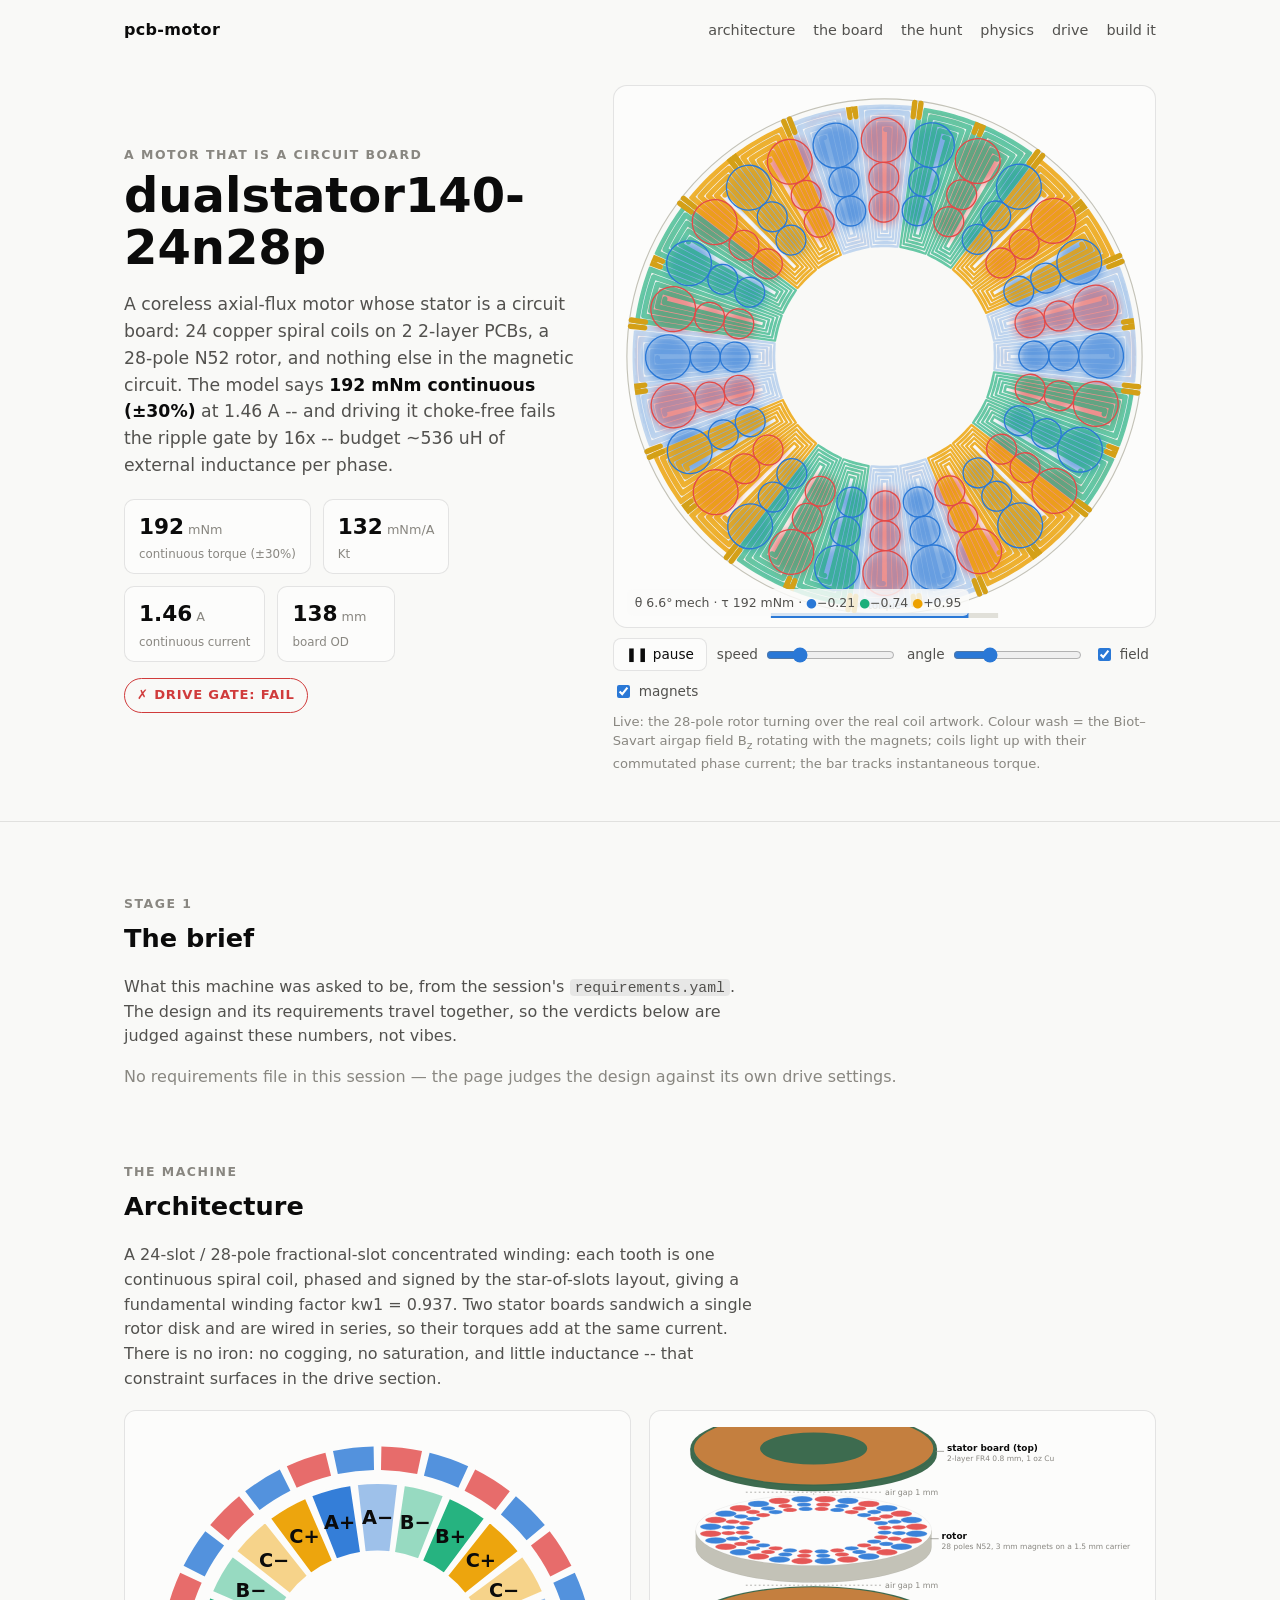
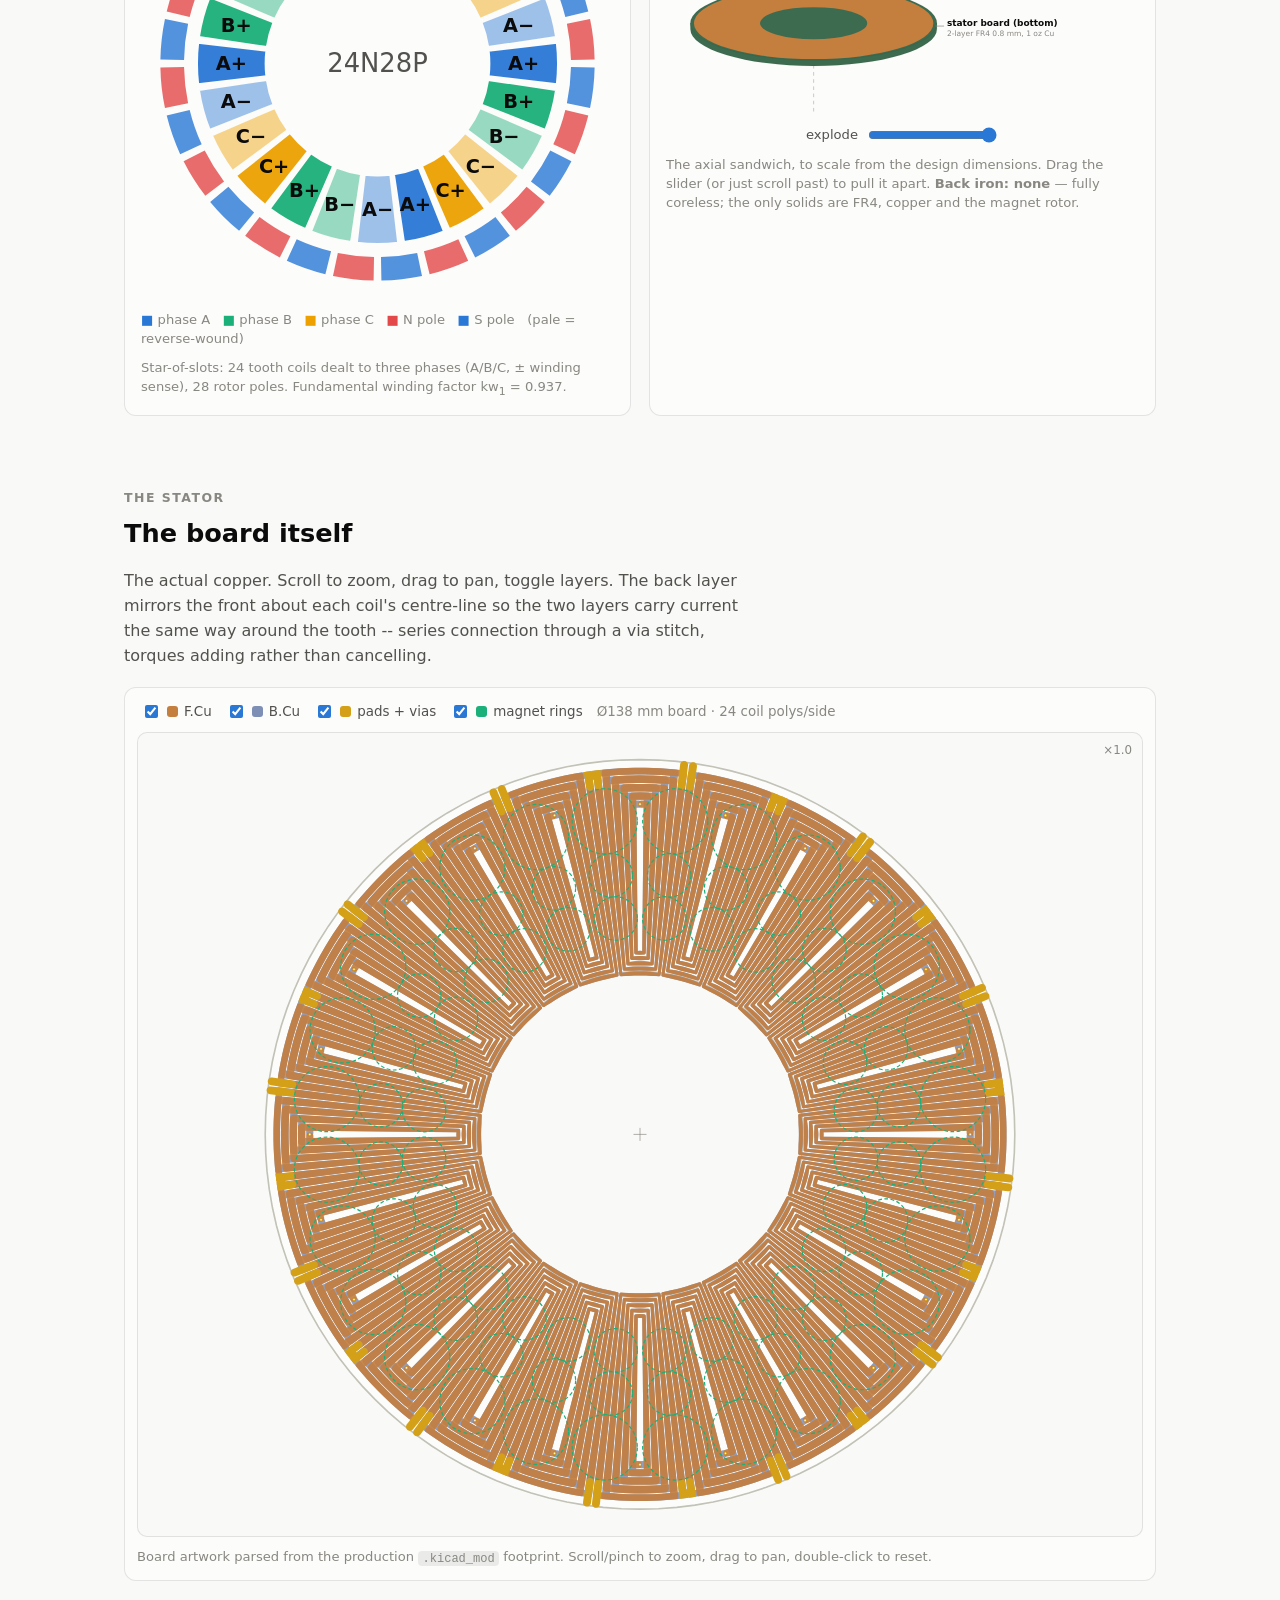
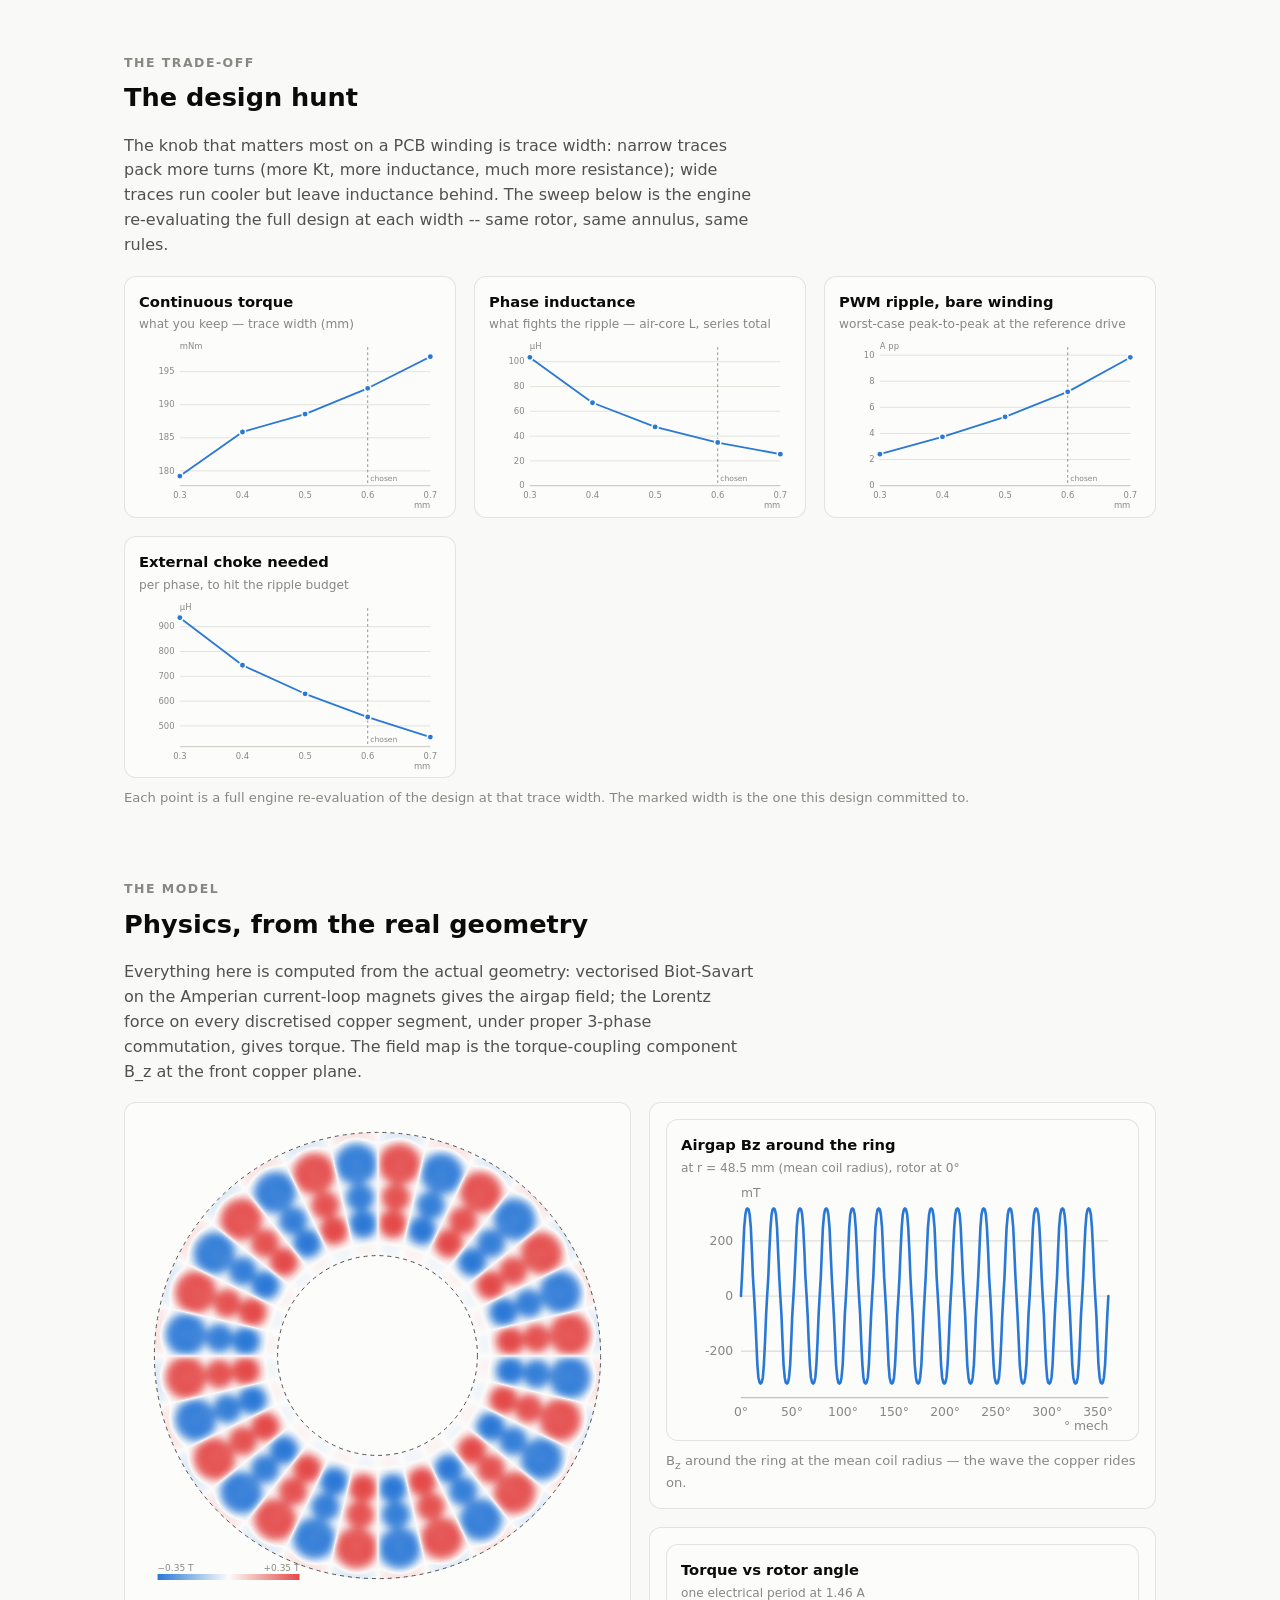
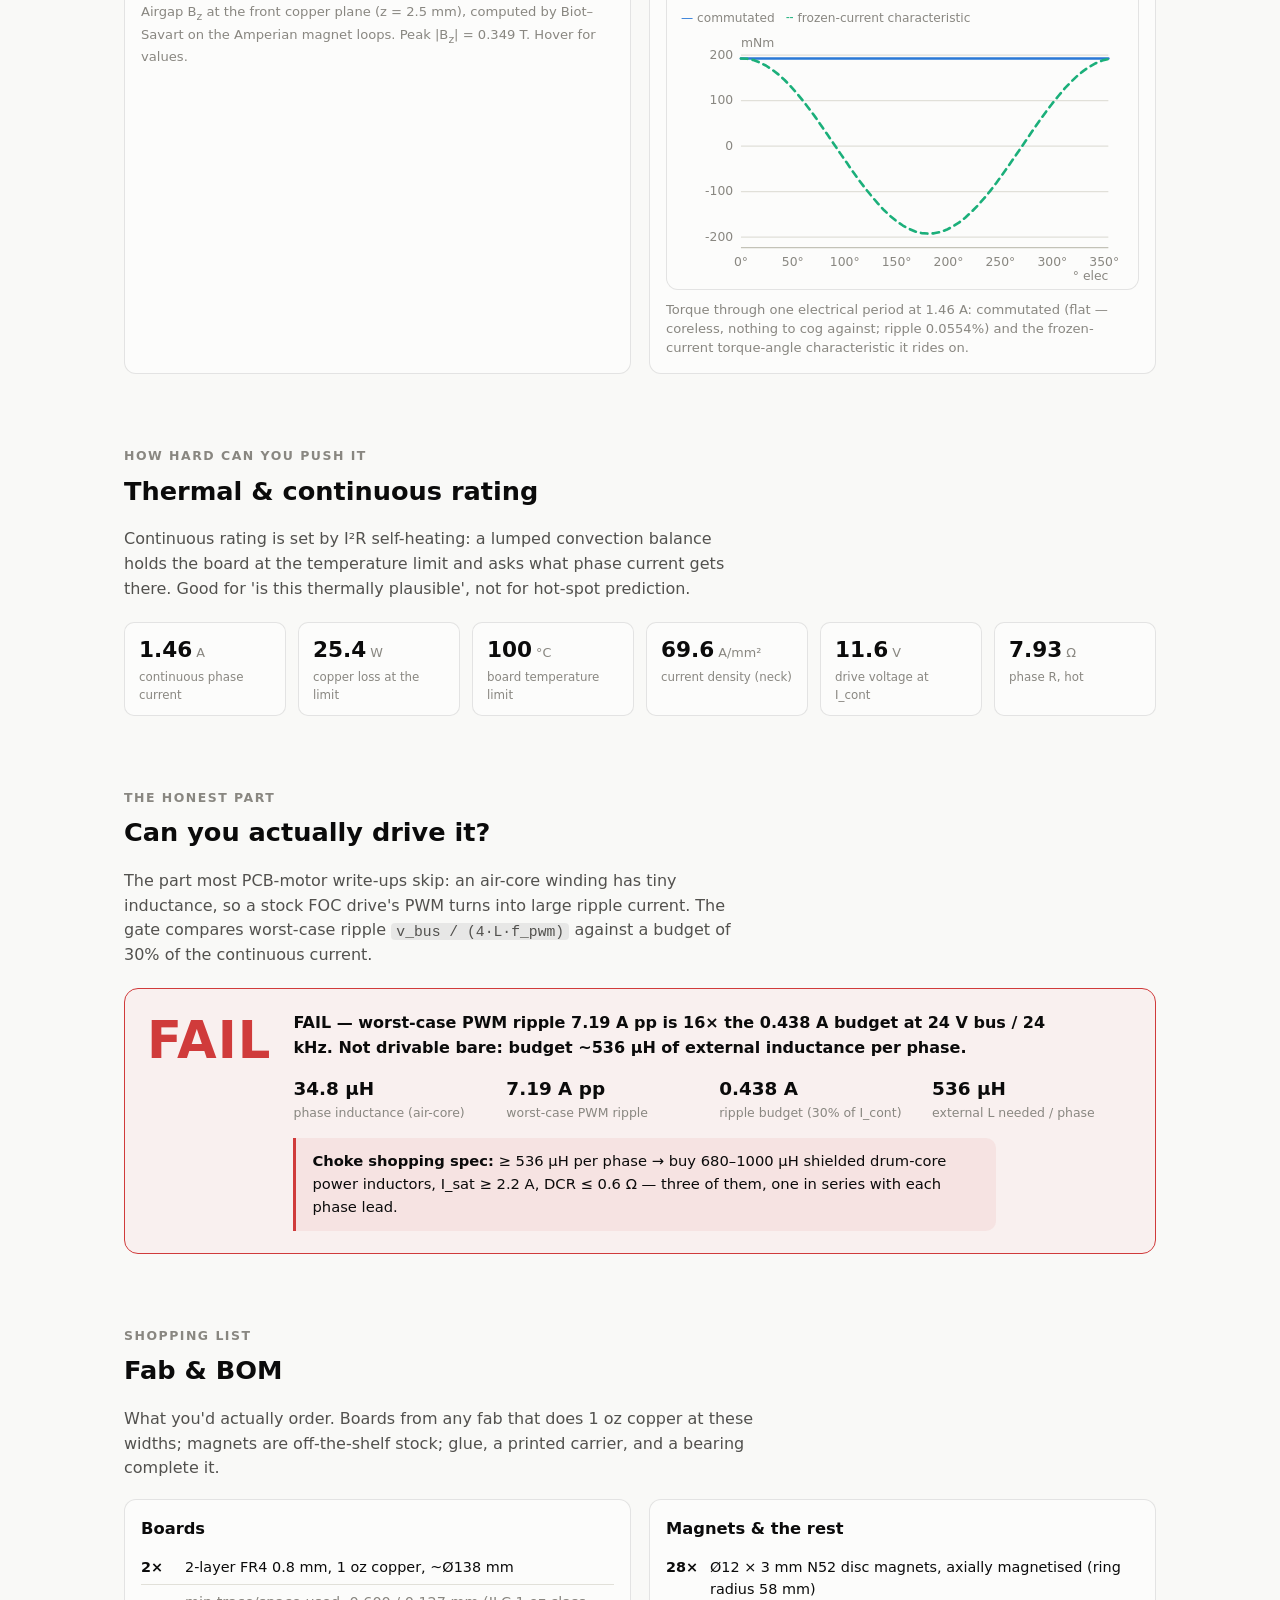
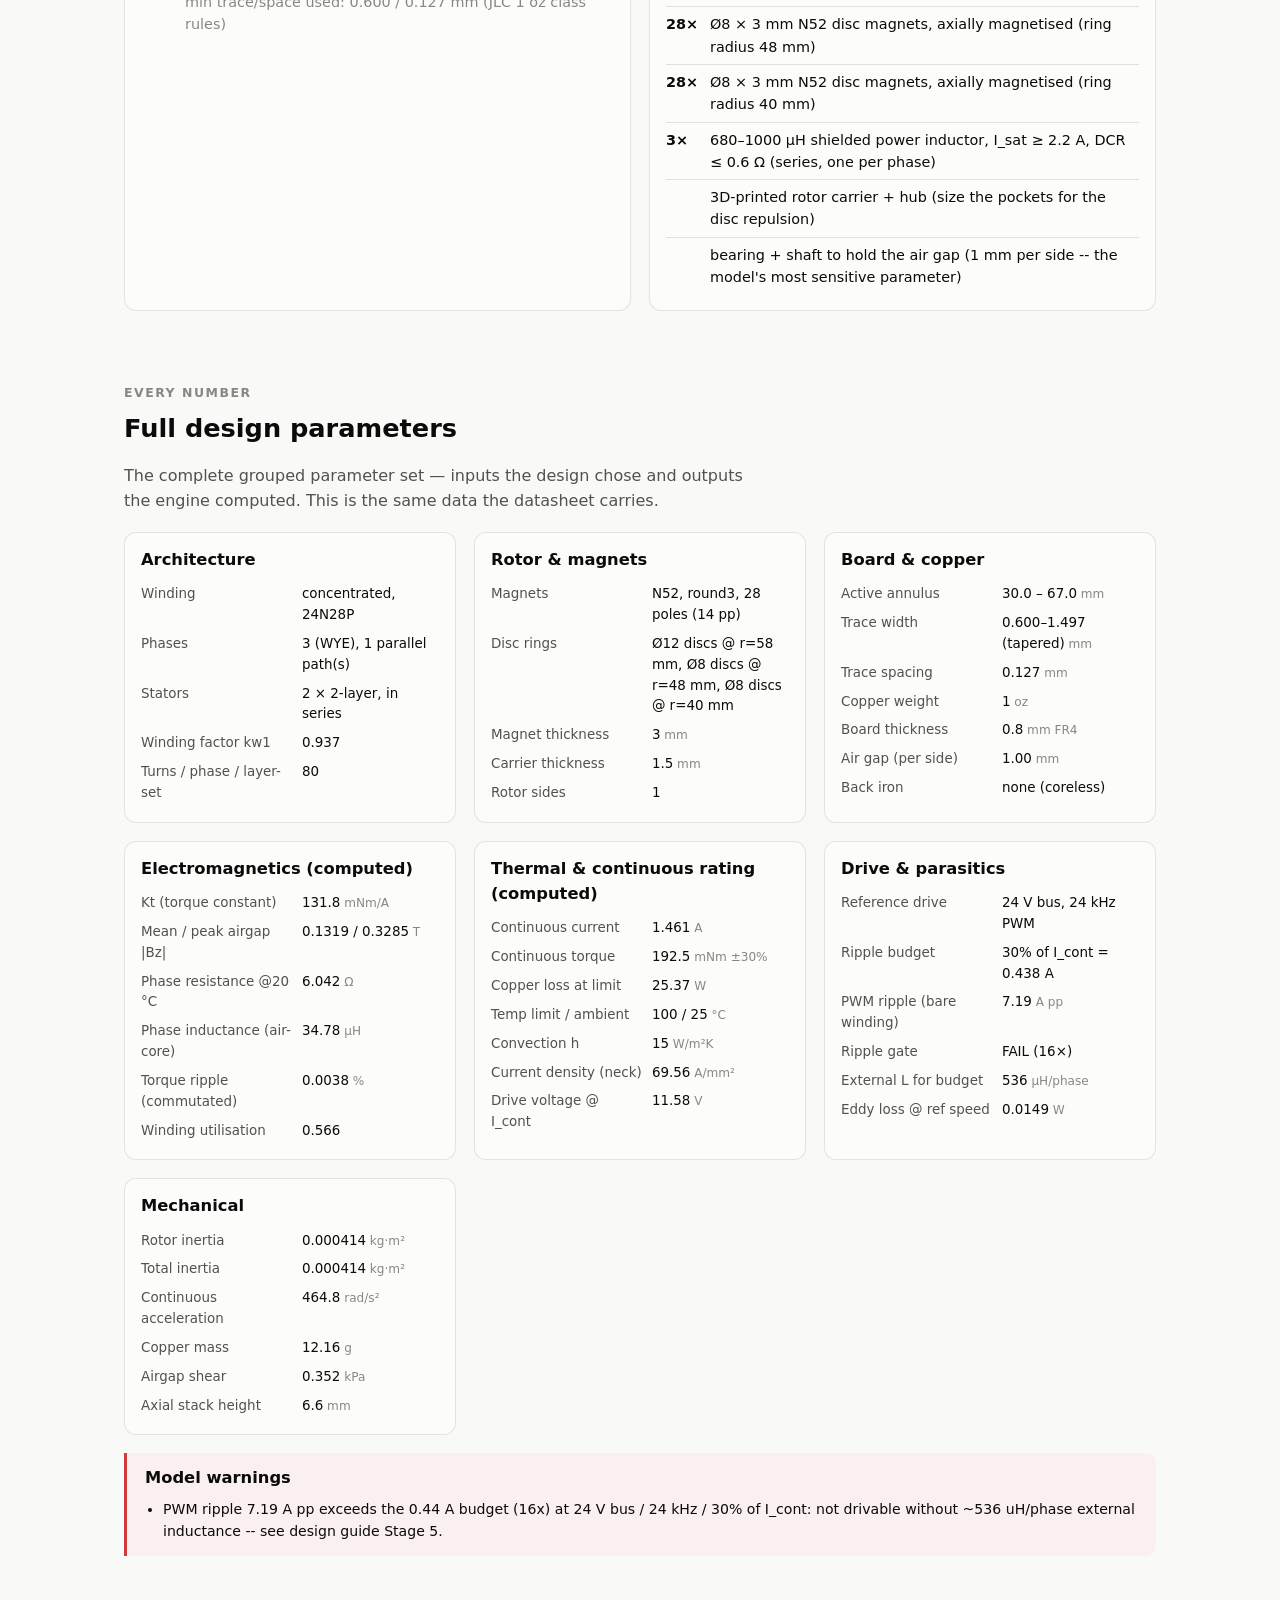
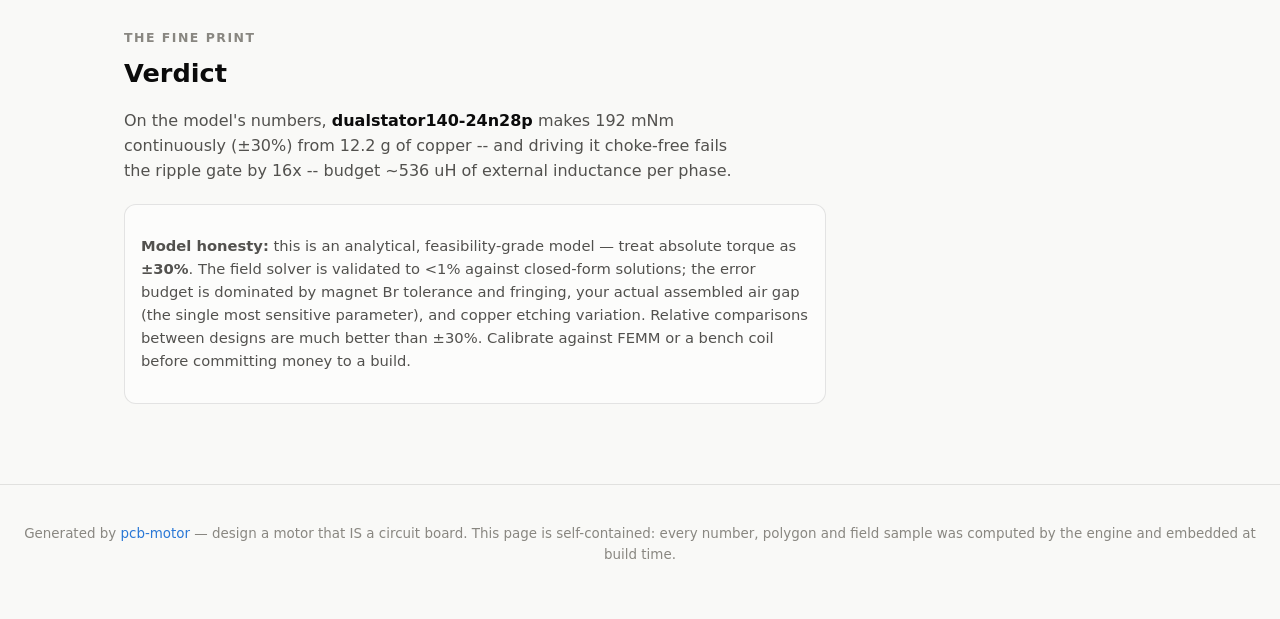
==== commit ef4f8406: "Rename showcases to spec-code names; regenerate with sweep + 3-ring rotor Rename (user request -- "a" ====
--- a/examples/dualstator140-24n28p/report.html
+++ b/examples/dualstator140-24n28p/report.html
@@ -4,7 +4,7 @@
 <meta charset="utf-8">
 <meta name="viewport" content="width=device-width, initial-scale=1">
 <meta name="color-scheme" content="light dark">
-<title>camslider140 — a PCB motor, shown properly</title>
+<title>dualstator140-24n28p — a PCB motor, shown properly</title>
 <style>
 /* pcb-motor showcase page styles.
  *
@@ -35,6 +35,8 @@
   --copper-back: #7d8fb5;
   --fr4: #3d6b4f;
   --pad: #d4a017;
+  --iron: #8a8f96;       /* back-iron / mild-steel return plate */
+  --iron-hi: #b9bec6;
   --accent: #2a78d6;
 }
 @media (prefers-color-scheme: dark) {
@@ -59,6 +61,8 @@
     --copper-back: #8fa3cc;
     --fr4: #35594a;
     --pad: #e0b23a;
+    --iron: #6f747b;
+    --iron-hi: #9aa0a8;
     --accent: #3987e5;
   }
 }
@@ -327,7 +331,7 @@
 </style>
 </head>
 <body>
-<script id="motor-data" type="application/json">{"meta":{"title":"camslider140","combo":"24N28P","slots":24,"poles":28,"pole_pairs":14,"phases":3,"topology":"concentrated","grade":"N52","n_stators":2,"layers":2,"od_mm":138.0,"session":"camslider140"},"results":{"accel_cont_rad_s2":416.47,"tau_cont_mNm":141.98,"kt_mNm_per_A":97.199,"i_cont_A":1.4607,"j_rotor_kgm2":0.00034091,"j_total_kgm2":0.00034091,"r_phase_20c_ohm":6.0417,"r_phase_hot_ohm":7.9267,"b_gap_mean_T":0.098661,"b_gap_peak_T":0.33339,"copper_loss_W":25.369,"n_turns":80,"conductor_length_m":36.922,"conductor_area_mm2":0.021,"copper_mass_g":12.158,"current_density_A_mm2":69.557,"v_drive_cont_V":11.579,"shear_stress_kPa":0.25963,"torque_density_Nm_kg":11.678,"end_turn_fraction":0.14823,"l_phase_uH":34.776,"pwm_ripple_A_pp":7.1888,"l_ext_uH":535.73,"eddy_loss_W_ref":0.0083517,"plate_pull_N":0.0,"rotor_sides":1,"torque_ripple":5.183e-05,"winding_factor":0.93744,"winding_utilisation":0.55942},"warnings":["PWM ripple 7.19 A pp exceeds the 0.44 A budget (16x) at 24 V bus / 24 kHz / 30% of I_cont: not drivable without ~536 uH/phase external inductance -- see design guide Stage 5."],"gate":{"passed":false,"ripple_pp":7.1888,"budget_a":0.43821,"factor":16.4,"l_phase_uH":34.776,"l_ext_uH":535.73,"v_bus":24.0,"f_pwm_khz":24.0,"ripple_frac":0.3,"statement":"FAIL \u2014 worst-case PWM ripple 7.19 A pp is 16\u00d7 the 0.438 A budget at 24 V bus / 24 kHz. Not drivable bare: budget ~536 \u00b5H of external inductance per phase."},"layout":[{"phase":0,"sign":1},{"phase":0,"sign":-1},{"phase":2,"sign":-1},{"phase":2,"sign":1},{"phase":1,"sign":1},{"phase":1,"sign":-1},{"phase":0,"sign":-1},{"phase":0,"sign":1},{"phase":2,"sign":1},{"phase":2,"sign":-1},{"phase":1,"sign":-1},{"phase":1,"sign":1},{"phase":0,"sign":1},{"phase":0,"sign":-1},{"phase":2,"sign":-1},{"phase":2,"sign":1},{"phase":1,"sign":1},{"phase":1,"sign":-1},{"phase":0,"sign":-1},{"phase":0,"sign":1},{"phase":2,"sign":1},{"phase":2,"sign":-1},{"phase":1,"sign":-1},{"phase":1,"sign":1}],"artwork":{"units":"mm","source":"kicad_mod","fcu":[{"tooth":0,"pts":[[29.184,-2.593],[29.191,-1.93],[29.238,-0.965],[29.254,0.0],[29.231,1.158],[29.177,2.123],[29.158,2.978],[29.124,3.505],[29.135,3.59],[29.17,3.668],[29.226,3.732],[29.322,3.786],[29.943,3.856],[66.443,8.663],[66.585,8.666],[66.726,8.641],[66.859,8.589],[66.948,8.534],[67.079,7.439],[67.204,6.203],[67.307,4.965],[67.387,3.725],[67.444,2.484],[67.479,1.242],[67.485,-0.828],[67.444,-2.484],[67.387,-3.725],[67.275,-5.378],[67.135,-6.909],[66.982,-6.997],[66.776,-7.05],[66.633,-7.051],[66.434,-7.032],[30.379,-3.171],[30.296,-3.151],[30.202,-3.089],[30.139,-2.995],[30.118,-2.913],[30.143,-2.151],[30.136,-1.279],[30.161,0.098],[30.127,1.476],[30.128,2.347],[30.106,2.886],[30.119,2.973],[30.157,3.052],[30.217,3.117],[30.321,3.171],[30.542,3.184],[65.038,6.88],[65.177,6.879],[65.378,6.827],[65.556,6.72],[65.654,6.621],[65.731,6.505],[65.8,6.309],[65.897,5.234],[65.994,3.825],[66.061,2.416],[66.094,1.203],[66.104,-0.209],[66.08,-1.821],[66.026,-3.233],[65.941,-4.644],[65.918,-4.781],[65.869,-4.91],[65.75,-5.081],[65.587,-5.21],[65.393,-5.285],[65.254,-5.303],[64.986,-5.288],[31.386,-2.512],[31.299,-2.493],[31.2,-2.43],[31.146,-2.361],[31.109,-2.25],[31.117,-1.511],[31.087,-0.476],[31.084,0.666],[31.106,1.512],[31.098,2.222],[31.125,2.339],[31.174,2.415],[31.243,2.474],[31.326,2.51],[63.693,5.174],[63.892,5.139],[64.072,5.047],[64.174,4.958],[64.257,4.851],[64.338,4.665],[64.361,4.532],[64.422,3.546],[64.496,1.768],[64.517,0.583],[64.517,-0.603],[64.489,-1.983],[64.445,-3.039],[64.387,-3.233],[64.276,-3.401],[64.119,-3.531],[63.932,-3.609],[63.798,-3.629],[63.531,-3.62],[32.402,-1.807],[32.312,-1.789],[32.207,-1.727],[32.149,-1.656],[32.107,-1.542],[32.106,-0.972],[32.064,-0.099],[32.062,0.296],[32.094,0.973],[32.098,1.512],[32.117,1.604],[32.181,1.71],[32.281,1.784],[32.371,1.81],[32.564,1.812],[62.272,3.54],[62.465,3.501],[62.638,3.407],[62.777,3.268],[62.869,3.093],[62.906,2.9],[62.954,1.539],[62.973,-0.016],[62.953,-1.442],[62.925,-1.57],[62.872,-1.69],[62.752,-1.845],[62.59,-1.96],[62.403,-2.022],[62.073,-2.028],[33.426,-1.055],[33.332,-1.039],[33.222,-0.977],[33.144,-0.877],[33.11,-0.755],[33.118,-0.622],[33.082,0.181],[33.111,0.788],[33.142,0.879],[33.197,0.958],[33.302,1.031],[33.395,1.056],[60.781,1.979],[60.909,1.97],[61.09,1.909],[61.197,1.841],[61.329,1.702],[61.391,1.591],[61.431,1.469],[61.446,1.343],[61.436,1.215],[61.463,1.028],[61.46,0.222],[61.412,0.032],[61.312,-0.136],[61.219,-0.228],[61.051,-0.329],[60.861,-0.377],[60.665,-0.367],[60.481,-0.301],[60.323,-0.184],[60.24,-0.083],[60.179,0.032],[60.141,0.158],[60.128,0.288],[60.128,0.67],[33.783,0.414],[33.8,0.001],[33.774,-0.411],[61.626,-0.682],[61.626,0.747],[61.592,2.178],[32.757,1.198],[32.834,0.339],[32.837,-0.099],[32.777,-0.939],[32.747,-1.195],[63.101,-2.227],[63.135,-0.782],[63.135,0.765],[63.098,2.312],[63.028,3.757],[31.744,1.935],[31.78,1.686],[31.858,0.875],[31.871,0.681],[31.878,-0.096],[31.86,-0.719],[31.79,-1.491],[31.734,-1.932],[64.572,-3.845],[64.628,-2.77],[64.667,-1.586],[64.686,-0.401],[64.682,0.784],[64.657,1.968],[64.61,3.152],[64.541,4.335],[64.46,5.411],[30.742,2.625],[30.812,2.146],[30.885,1.51],[30.916,0.707],[30.924,-0.099],[30.894,-1.309],[30.801,-2.144],[30.731,-2.622],[66.04,-5.538],[66.156,-3.907],[66.23,-2.338],[66.267,-0.768],[66.267,0.803],[66.229,2.373],[66.154,3.942],[66.042,5.509],[65.886,7.139],[29.747,3.268],[29.827,2.795],[29.914,2.174],[29.97,1.186],[29.994,-0.001],[29.977,-0.991],[29.928,-1.976],[29.816,-2.793],[29.736,-3.267],[63.832,-6.916],[64.098,-6.951],[64.16,-6.971],[64.019,-6.989],[63.832,-7.073],[63.724,-7.158],[63.598,-7.32],[63.543,-7.446],[63.513,-7.58],[63.51,-7.717],[63.534,-7.852],[63.584,-7.98],[63.658,-8.096],[63.753,-8.195],[63.866,-8.273],[63.983,-8.325],[63.933,-8.329],[63.667,-8.3],[29.382,-3.789],[29.279,-3.755],[29.213,-3.704],[29.154,-3.612],[29.135,-3.506],[29.184,-2.593]]},{"tooth":1,"pts":[[27.518,10.058],[27.697,9.419],[27.992,8.499],[28.257,7.571],[28.534,6.447],[28.733,5.501],[28.936,4.67],[29.039,4.152],[29.071,4.073],[29.126,4.007],[29.197,3.959],[29.303,3.932],[29.92,4.025],[66.421,8.829],[66.559,8.863],[66.689,8.924],[66.804,9.008],[66.875,9.085],[66.718,10.176],[66.52,11.402],[66.299,12.625],[66.055,13.843],[65.789,15.056],[65.501,16.265],[64.971,18.266],[64.503,19.855],[64.127,21.039],[63.591,22.607],[63.059,24.049],[62.889,24.095],[62.676,24.092],[62.538,24.056],[62.35,23.986],[28.523,10.926],[28.448,10.885],[28.374,10.8],[28.337,10.694],[28.338,10.609],[28.559,9.879],[28.778,9.035],[29.158,7.711],[29.482,6.372],[29.709,5.53],[29.827,5.005],[29.862,4.924],[29.92,4.857],[29.994,4.81],[30.108,4.784],[30.326,4.829],[64.602,10.188],[64.736,10.224],[64.918,10.326],[65.062,10.477],[65.13,10.597],[65.174,10.729],[65.19,10.937],[65.006,12.0],[64.735,13.386],[64.435,14.764],[64.153,15.944],[63.798,17.311],[63.357,18.862],[62.939,20.211],[62.492,21.553],[62.434,21.679],[62.354,21.791],[62.195,21.925],[62.003,22.007],[61.797,22.03],[61.658,22.011],[61.403,21.927],[29.666,10.549],[29.588,10.509],[29.508,10.423],[29.473,10.342],[29.466,10.225],[29.665,9.513],[29.905,8.506],[30.197,7.401],[30.437,6.59],[30.613,5.903],[30.67,5.796],[30.737,5.735],[30.819,5.696],[30.908,5.683],[62.861,11.487],[63.045,11.573],[63.195,11.708],[63.271,11.821],[63.323,11.945],[63.353,12.146],[63.34,12.28],[63.145,13.249],[62.756,14.985],[62.47,16.135],[62.163,17.281],[61.779,18.607],[61.463,19.615],[61.357,19.787],[61.205,19.921],[61.02,20.006],[60.819,20.033],[60.685,20.018],[60.429,19.94],[30.83,10.131],[30.748,10.091],[30.663,10.004],[30.625,9.92],[30.614,9.799],[30.76,9.249],[30.945,8.395],[31.047,8.012],[31.253,7.366],[31.396,6.847],[31.437,6.763],[31.527,6.677],[31.643,6.632],[31.737,6.63],[31.923,6.678],[61.066,12.697],[61.242,12.785],[61.386,12.921],[61.483,13.092],[61.527,13.284],[61.513,13.48],[61.208,14.807],[60.823,16.314],[60.435,17.686],[60.374,17.803],[60.293,17.905],[60.136,18.024],[59.95,18.093],[59.754,18.105],[59.433,18.025],[32.014,9.67],[31.928,9.63],[31.837,9.542],[31.788,9.426],[31.786,9.299],[31.829,9.172],[32.002,8.387],[32.187,7.808],[32.24,7.728],[32.314,7.667],[32.434,7.624],[32.53,7.623],[59.222,13.819],[59.343,13.862],[59.502,13.967],[59.588,14.061],[59.679,14.229],[59.711,14.353],[59.718,14.48],[59.7,14.606],[59.657,14.727],[59.635,14.915],[59.423,15.692],[59.328,15.864],[59.187,16.0],[59.074,16.065],[58.886,16.119],[58.69,16.116],[58.503,16.056],[58.342,15.944],[58.22,15.791],[58.166,15.672],[58.136,15.544],[58.132,15.413],[58.153,15.284],[58.252,14.915],[32.739,8.344],[32.648,8.747],[32.517,9.139],[59.35,16.609],[59.719,15.229],[60.057,13.837],[31.951,7.321],[31.803,8.17],[31.692,8.595],[31.417,9.39],[31.321,9.63],[60.374,18.482],[60.782,17.096],[61.182,15.602],[61.546,14.098],[61.853,12.684],[31.163,6.347],[31.133,6.597],[30.999,7.4],[30.961,7.591],[30.767,8.343],[30.589,8.94],[30.32,9.668],[30.152,10.079],[61.377,20.426],[61.708,19.403],[62.054,18.269],[62.378,17.129],[62.681,15.984],[62.963,14.833],[63.224,13.677],[63.464,12.517],[63.664,11.457],[30.374,5.421],[30.317,5.902],[30.223,6.535],[30.045,7.319],[29.844,8.1],[29.503,9.26],[29.196,10.043],[29.005,10.486],[62.356,22.442],[62.891,20.897],[63.368,19.4],[63.81,17.893],[64.217,16.376],[64.587,14.849],[64.921,13.314],[65.218,11.771],[65.489,10.156],[29.579,4.542],[29.534,5.02],[29.457,5.643],[29.256,6.611],[28.971,7.764],[28.699,8.716],[28.396,9.655],[28.077,10.415],[27.877,10.851],[59.867,23.202],[60.115,23.304],[60.169,23.339],[60.029,23.32],[59.826,23.353],[59.7,23.407],[59.536,23.531],[59.45,23.638],[59.387,23.76],[59.349,23.892],[59.337,24.029],[59.352,24.165],[59.394,24.296],[59.46,24.416],[59.548,24.521],[59.649,24.601],[59.599,24.592],[59.349,24.496],[27.4,11.264],[27.309,11.205],[27.259,11.139],[27.226,11.035],[27.235,10.927],[27.518,10.058]]},{"tooth":2,"pts":[[23.978,16.838],[24.315,16.267],[24.838,15.455],[25.334,14.627],[25.894,13.613],[26.33,12.75],[26.741,12.0],[26.975,11.526],[27.027,11.458],[27.096,11.408],[27.177,11.381],[27.286,11.382],[27.859,11.632],[61.873,25.719],[61.998,25.788],[62.107,25.88],[62.196,25.992],[62.245,26.084],[61.811,27.097],[61.302,28.23],[60.772,29.354],[60.222,30.468],[59.651,31.571],[59.059,32.663],[58.03,34.46],[57.166,35.873],[56.496,36.92],[55.573,38.295],[54.686,39.551],[54.509,39.551],[54.305,39.493],[54.181,39.422],[54.018,39.307],[24.723,17.936],[24.662,17.877],[24.612,17.776],[24.604,17.663],[24.627,17.582],[25.029,16.934],[25.459,16.175],[26.169,14.995],[26.828,13.785],[27.265,13.031],[27.515,12.554],[27.57,12.485],[27.643,12.436],[27.727,12.409],[27.844,12.414],[28.042,12.513],[59.764,26.561],[59.884,26.631],[60.033,26.776],[60.133,26.959],[60.168,27.093],[60.177,27.232],[60.139,27.436],[59.686,28.416],[59.065,29.685],[58.418,30.938],[57.84,32.005],[57.143,33.234],[56.316,34.617],[55.563,35.813],[54.785,36.993],[54.696,37.1],[54.589,37.187],[54.401,37.275],[54.195,37.305],[53.989,37.274],[53.86,37.22],[53.635,37.072],[25.925,17.868],[25.86,17.808],[25.805,17.705],[25.792,17.617],[25.816,17.503],[26.192,16.867],[26.684,15.956],[27.252,14.965],[27.694,14.243],[28.042,13.625],[28.124,13.537],[28.205,13.495],[28.294,13.479],[28.384,13.489],[57.746,27.365],[57.901,27.496],[58.012,27.666],[58.055,27.793],[58.074,27.927],[58.051,28.129],[58.004,28.256],[57.564,29.141],[56.739,30.716],[56.165,31.754],[55.572,32.781],[54.858,33.962],[54.292,34.854],[54.145,34.993],[53.964,35.083],[53.763,35.117],[53.562,35.092],[53.436,35.042],[53.209,34.901],[27.157,17.766],[27.088,17.705],[27.029,17.599],[27.014,17.509],[27.035,17.389],[27.318,16.895],[27.718,16.118],[27.915,15.774],[28.281,15.204],[28.554,14.739],[28.616,14.669],[28.725,14.609],[28.848,14.596],[28.939,14.618],[29.107,14.713],[55.699,28.07],[55.847,28.2],[55.95,28.368],[56.0,28.559],[55.993,28.755],[55.928,28.942],[55.29,30.144],[54.528,31.5],[53.798,32.725],[53.71,32.822],[53.604,32.899],[53.422,32.974],[53.225,32.993],[53.032,32.953],[52.743,32.793],[28.421,17.627],[28.347,17.566],[28.283,17.457],[28.265,17.332],[28.296,17.209],[28.37,17.098],[28.741,16.384],[29.069,15.873],[29.141,15.809],[29.229,15.769],[29.356,15.759],[29.449,15.783],[53.628,28.676],[53.733,28.749],[53.86,28.891],[53.919,29.005],[53.963,29.19],[53.962,29.318],[53.936,29.443],[53.885,29.56],[53.813,29.666],[53.743,29.841],[53.337,30.537],[53.201,30.678],[53.03,30.773],[52.903,30.807],[52.707,30.811],[52.519,30.757],[52.354,30.651],[52.227,30.501],[52.149,30.321],[52.128,30.192],[52.132,30.061],[52.162,29.934],[52.216,29.814],[52.407,29.483],[29.464,16.533],[29.272,16.899],[29.044,17.244],[53.029,31.404],[53.743,30.166],[54.429,28.91],[28.968,15.341],[28.604,16.123],[28.388,16.505],[27.916,17.202],[27.762,17.408],[53.534,33.479],[54.286,32.245],[55.059,30.905],[55.8,29.547],[56.463,28.26],[28.459,14.197],[28.365,14.43],[28.027,15.171],[27.941,15.346],[27.559,16.022],[27.232,16.552],[26.785,17.186],[26.516,17.54],[53.999,35.616],[54.584,34.713],[55.211,33.707],[55.819,32.69],[56.408,31.662],[56.979,30.624],[57.53,29.575],[58.062,28.516],[58.529,27.544],[27.936,13.098],[27.757,13.548],[27.502,14.135],[27.127,14.845],[26.731,15.548],[26.101,16.58],[25.602,17.257],[25.303,17.636],[54.423,37.816],[55.339,36.462],[56.188,35.14],[57.005,33.799],[57.79,32.438],[58.543,31.059],[59.263,29.663],[59.949,28.25],[60.629,26.76],[27.396,12.043],[27.229,12.493],[26.993,13.074],[26.548,13.958],[25.975,14.998],[25.466,15.847],[24.93,16.675],[24.425,17.327],[24.119,17.697],[51.822,37.906],[52.035,38.069],[52.079,38.117],[51.948,38.062],[51.743,38.041],[51.607,38.061],[51.417,38.139],[51.307,38.22],[51.214,38.321],[51.143,38.438],[51.096,38.567],[51.076,38.703],[51.082,38.84],[51.115,38.973],[51.173,39.098],[51.249,39.201],[51.204,39.179],[50.987,39.022],[23.551,17.972],[23.479,17.891],[23.447,17.815],[23.442,17.705],[23.479,17.604],[23.978,16.838]]},{"tooth":3,"pts":[[22.47,18.803],[22.006,19.276],[21.357,19.992],[20.685,20.685],[19.85,21.488],[19.131,22.133],[18.512,22.724],[18.115,23.072],[18.063,23.14],[18.033,23.22],[18.027,23.305],[18.056,23.411],[18.446,23.899],[40.856,53.108],[40.955,53.211],[41.073,53.292],[41.203,53.349],[41.305,53.374],[42.172,52.692],[43.135,51.907],[44.083,51.104],[45.016,50.284],[45.934,49.447],[46.836,48.593],[48.305,47.133],[49.447,45.934],[50.284,45.016],[51.374,43.768],[52.357,42.586],[52.311,42.416],[52.203,42.233],[52.102,42.131],[51.948,42.004],[23.723,19.239],[23.651,19.195],[23.54,19.172],[23.429,19.194],[23.357,19.237],[22.835,19.793],[22.213,20.405],[21.257,21.396],[20.259,22.346],[19.644,22.963],[19.248,23.328],[19.196,23.399],[19.166,23.483],[19.163,23.571],[19.197,23.682],[19.345,23.848],[41.124,50.853],[41.223,50.951],[41.402,51.057],[41.604,51.107],[41.743,51.106],[41.879,51.078],[42.066,50.988],[42.895,50.297],[43.96,49.369],[45.003,48.42],[45.885,47.586],[46.891,46.595],[48.013,45.438],[48.973,44.401],[49.912,43.343],[49.992,43.23],[50.048,43.104],[50.085,42.899],[50.061,42.693],[49.977,42.502],[49.891,42.392],[49.691,42.213],[23.969,20.417],[23.895,20.369],[23.78,20.343],[23.693,20.354],[23.588,20.406],[23.071,20.934],[22.319,21.645],[21.508,22.451],[20.926,23.064],[20.418,23.56],[20.355,23.663],[20.335,23.751],[20.343,23.842],[20.376,23.926],[41.379,48.696],[41.545,48.812],[41.737,48.874],[41.872,48.884],[42.006,48.867],[42.195,48.793],[42.305,48.714],[43.046,48.061],[44.355,46.856],[45.208,46.033],[46.047,45.194],[47.003,44.198],[47.718,43.421],[47.814,43.243],[47.855,43.044],[47.836,42.842],[47.759,42.655],[47.678,42.546],[47.483,42.363],[24.189,21.634],[24.113,21.583],[23.995,21.553],[23.904,21.562],[23.793,21.613],[23.39,22.014],[22.743,22.602],[22.462,22.881],[22.006,23.382],[21.627,23.766],[21.576,23.844],[21.546,23.965],[21.565,24.088],[21.61,24.17],[21.745,24.307],[41.529,46.536],[41.693,46.645],[41.882,46.701],[42.079,46.7],[42.268,46.642],[42.431,46.532],[43.427,45.604],[44.54,44.517],[45.534,43.495],[45.605,43.384],[45.652,43.263],[45.677,43.067],[45.644,42.872],[45.556,42.696],[45.327,42.458],[24.382,22.89],[24.304,22.835],[24.182,22.801],[24.057,22.816],[23.946,22.878],[23.858,22.978],[23.264,23.521],[22.856,23.97],[22.813,24.056],[22.797,24.151],[22.819,24.277],[22.867,24.36],[41.579,44.378],[41.676,44.462],[41.847,44.547],[41.972,44.575],[42.162,44.569],[42.285,44.535],[42.399,44.477],[42.5,44.399],[42.583,44.301],[42.734,44.188],[43.302,43.616],[43.402,43.448],[43.45,43.258],[43.45,43.127],[43.402,42.937],[43.302,42.769],[43.156,42.637],[42.979,42.553],[42.785,42.525],[42.655,42.537],[42.53,42.575],[42.414,42.637],[42.313,42.72],[42.043,42.991],[23.596,24.181],[23.899,23.901],[24.173,23.591],[44.059,43.094],[43.048,44.104],[42.012,45.092],[22.316,24.01],[22.977,23.457],[23.29,23.149],[23.841,22.513],[24.0,22.31],[46.193,43.045],[45.196,44.09],[44.103,45.184],[42.982,46.252],[41.911,47.224],[21.078,23.814],[21.28,23.664],[21.908,23.146],[22.055,23.017],[22.609,22.473],[23.037,22.02],[23.533,21.424],[23.805,21.073],[48.378,42.941],[47.657,43.74],[46.848,44.605],[46.023,45.456],[45.183,46.291],[44.327,47.111],[43.457,47.915],[42.572,48.703],[41.754,49.406],[19.882,23.594],[20.27,23.304],[20.771,22.907],[21.361,22.361],[21.937,21.796],[22.771,20.92],[23.295,20.263],[23.584,19.876],[50.613,42.781],[49.543,44.017],[48.485,45.179],[47.401,46.315],[46.29,47.426],[45.153,48.509],[43.99,49.566],[42.803,50.595],[41.54,51.637],[18.723,23.345],[19.114,23.068],[19.615,22.689],[20.354,22.031],[21.21,21.208],[21.898,20.496],[22.56,19.765],[23.058,19.108],[23.336,18.717],[50.027,40.246],[50.239,40.409],[50.297,40.439],[50.21,40.326],[50.137,40.134],[50.121,39.998],[50.147,39.794],[50.197,39.666],[50.271,39.551],[50.366,39.452],[50.478,39.373],[50.604,39.318],[50.738,39.289],[50.875,39.286],[51.01,39.31],[51.13,39.356],[51.097,39.319],[50.888,39.15],[23.455,18.097],[23.358,18.048],[23.276,18.037],[23.169,18.061],[23.08,18.123],[22.47,18.803]]},{"tooth":4,"pts":[[16.838,23.978],[16.267,24.315],[15.455,24.838],[14.627,25.334],[13.613,25.894],[12.75,26.33],[12.0,26.741],[11.526,26.975],[11.458,27.027],[11.408,27.096],[11.381,27.177],[11.382,27.286],[11.632,27.859],[25.719,61.873],[25.788,61.998],[25.88,62.107],[25.992,62.196],[26.084,62.245],[27.097,61.811],[28.23,61.302],[29.354,60.772],[30.468,60.222],[31.571,59.651],[32.663,59.059],[34.46,58.03],[35.873,57.166],[36.92,56.496],[38.295,55.573],[39.551,54.686],[39.551,54.509],[39.493,54.305],[39.422,54.181],[39.307,54.018],[17.936,24.723],[17.877,24.662],[17.776,24.612],[17.663,24.604],[17.582,24.627],[16.934,25.029],[16.175,25.459],[14.995,26.169],[13.785,26.828],[13.031,27.265],[12.554,27.515],[12.485,27.57],[12.436,27.643],[12.409,27.727],[12.414,27.844],[12.513,28.042],[26.561,59.764],[26.631,59.884],[26.776,60.033],[26.959,60.133],[27.093,60.168],[27.232,60.177],[27.436,60.139],[28.416,59.686],[29.685,59.065],[30.938,58.418],[32.005,57.84],[33.234,57.143],[34.617,56.316],[35.813,55.563],[36.993,54.785],[37.1,54.696],[37.187,54.589],[37.275,54.401],[37.305,54.195],[37.274,53.989],[37.22,53.86],[37.072,53.635],[17.868,25.925],[17.808,25.86],[17.705,25.805],[17.617,25.792],[17.503,25.816],[16.867,26.192],[15.956,26.684],[14.965,27.252],[14.243,27.694],[13.625,28.042],[13.537,28.124],[13.495,28.205],[13.479,28.294],[13.489,28.384],[27.365,57.746],[27.496,57.901],[27.666,58.012],[27.793,58.055],[27.927,58.074],[28.129,58.051],[28.256,58.004],[29.141,57.564],[30.716,56.739],[31.754,56.165],[32.781,55.572],[33.962,54.858],[34.854,54.292],[34.993,54.145],[35.083,53.964],[35.117,53.763],[35.092,53.562],[35.042,53.436],[34.901,53.209],[17.766,27.157],[17.705,27.088],[17.599,27.029],[17.509,27.014],[17.389,27.035],[16.895,27.318],[16.118,27.718],[15.774,27.915],[15.204,28.281],[14.739,28.554],[14.669,28.616],[14.609,28.725],[14.596,28.848],[14.618,28.939],[14.713,29.107],[28.07,55.699],[28.2,55.847],[28.368,55.95],[28.559,56.0],[28.755,55.993],[28.942,55.928],[30.144,55.29],[31.5,54.528],[32.725,53.798],[32.822,53.71],[32.899,53.604],[32.974,53.422],[32.993,53.225],[32.953,53.032],[32.793,52.743],[17.627,28.421],[17.566,28.347],[17.457,28.283],[17.332,28.265],[17.209,28.296],[17.098,28.37],[16.384,28.741],[15.873,29.069],[15.809,29.141],[15.769,29.229],[15.759,29.356],[15.783,29.449],[28.676,53.628],[28.749,53.733],[28.891,53.86],[29.005,53.919],[29.19,53.963],[29.318,53.962],[29.443,53.936],[29.56,53.885],[29.666,53.813],[29.841,53.743],[30.537,53.337],[30.678,53.201],[30.773,53.03],[30.807,52.903],[30.811,52.707],[30.757,52.519],[30.651,52.354],[30.501,52.227],[30.321,52.149],[30.192,52.128],[30.061,52.132],[29.934,52.162],[29.814,52.216],[29.483,52.407],[16.533,29.464],[16.899,29.272],[17.244,29.044],[31.404,53.029],[30.166,53.743],[28.91,54.429],[15.341,28.968],[16.123,28.604],[16.505,28.388],[17.202,27.916],[17.408,27.762],[33.479,53.534],[32.245,54.286],[30.905,55.059],[29.547,55.8],[28.26,56.463],[14.197,28.459],[14.43,28.365],[15.171,28.027],[15.346,27.941],[16.022,27.559],[16.552,27.232],[17.186,26.785],[17.54,26.516],[35.616,53.999],[34.713,54.584],[33.707,55.211],[32.69,55.819],[31.662,56.408],[30.624,56.979],[29.575,57.53],[28.516,58.062],[27.544,58.529],[13.098,27.936],[13.548,27.757],[14.135,27.502],[14.845,27.127],[15.548,26.731],[16.58,26.101],[17.257,25.602],[17.636,25.303],[37.816,54.423],[36.462,55.339],[35.14,56.188],[33.799,57.005],[32.438,57.79],[31.059,58.543],[29.663,59.263],[28.25,59.949],[26.76,60.629],[12.043,27.396],[12.493,27.229],[13.074,26.993],[13.958,26.548],[14.998,25.975],[15.847,25.466],[16.675,24.93],[17.327,24.425],[17.697,24.119],[37.906,51.822],[38.069,52.035],[38.117,52.079],[38.062,51.948],[38.041,51.743],[38.061,51.607],[38.139,51.417],[38.22,51.307],[38.321,51.214],[38.438,51.143],[38.567,51.096],[38.703,51.076],[38.84,51.082],[38.973,51.115],[39.098,51.173],[39.201,51.249],[39.179,51.204],[39.022,50.987],[17.972,23.551],[17.891,23.479],[17.815,23.447],[17.705,23.442],[17.604,23.479],[16.838,23.978]]},{"tooth":5,"pts":[[5.049,28.861],[5.691,28.696],[6.635,28.491],[7.571,28.257],[8.684,27.935],[9.602,27.634],[10.423,27.394],[10.924,27.224],[11.009,27.213],[11.093,27.227],[11.17,27.265],[11.246,27.343],[11.474,27.924],[25.564,61.937],[25.604,62.074],[25.616,62.216],[25.6,62.358],[25.57,62.458],[24.547,62.868],[23.385,63.309],[22.216,63.729],[21.039,64.127],[19.855,64.503],[18.665,64.858],[16.666,65.4],[15.056,65.789],[13.843,66.055],[12.218,66.375],[10.702,66.636],[10.577,66.511],[10.473,66.325],[10.436,66.187],[10.402,65.99],[4.799,30.164],[4.798,30.079],[4.834,29.973],[4.908,29.887],[4.982,29.846],[5.724,29.672],[6.564,29.44],[7.901,29.107],[9.223,28.718],[10.065,28.494],[10.579,28.333],[10.667,28.324],[10.753,28.34],[10.831,28.381],[10.911,28.467],[10.981,28.677],[23.478,61.041],[23.514,61.176],[23.516,61.384],[23.458,61.583],[23.388,61.703],[23.296,61.807],[23.124,61.925],[22.111,62.297],[20.775,62.755],[19.432,63.184],[18.269,63.53],[16.907,63.906],[15.344,64.299],[13.966,64.613],[12.581,64.896],[12.442,64.909],[12.305,64.895],[12.11,64.825],[11.943,64.7],[11.82,64.533],[11.766,64.403],[11.712,64.14],[5.697,30.966],[5.693,30.878],[5.728,30.766],[5.781,30.695],[5.878,30.631],[6.594,30.447],[7.586,30.151],[8.689,29.852],[9.511,29.654],[10.195,29.463],[10.315,29.459],[10.401,29.486],[10.476,29.538],[10.533,29.609],[21.483,60.183],[21.5,60.385],[21.458,60.583],[21.398,60.704],[21.316,60.812],[21.158,60.938],[21.035,60.995],[20.098,61.31],[18.401,61.84],[17.261,62.168],[16.116,62.475],[14.775,62.805],[13.745,63.036],[13.542,63.03],[13.35,62.966],[13.184,62.848],[13.061,62.688],[13.006,62.564],[12.946,62.303],[6.641,31.765],[6.635,31.674],[6.668,31.557],[6.721,31.482],[6.821,31.412],[7.37,31.263],[8.203,30.997],[8.585,30.893],[9.247,30.749],[9.768,30.613],[9.862,30.607],[9.981,30.642],[10.078,30.72],[10.127,30.8],[10.178,30.985],[19.537,59.233],[19.549,59.43],[19.503,59.622],[19.404,59.792],[19.26,59.926],[19.082,60.012],[17.781,60.411],[16.283,60.832],[14.901,61.181],[14.77,61.187],[14.641,61.167],[14.459,61.091],[14.306,60.965],[14.198,60.8],[14.107,60.483],[7.633,32.56],[7.624,32.465],[7.655,32.343],[7.731,32.242],[7.84,32.177],[7.971,32.151],[8.738,31.908],[9.331,31.779],[9.427,31.785],[9.517,31.818],[9.615,31.901],[9.663,31.984],[17.643,58.198],[17.667,58.323],[17.655,58.514],[17.617,58.636],[17.517,58.798],[17.426,58.888],[17.319,58.957],[17.2,59.005],[17.075,59.029],[16.901,59.103],[16.122,59.308],[15.926,59.312],[15.737,59.258],[15.624,59.192],[15.483,59.056],[15.388,58.885],[15.347,58.693],[15.363,58.498],[15.435,58.316],[15.511,58.209],[15.607,58.12],[15.718,58.051],[15.84,58.004],[16.21,57.905],[9.144,32.525],[8.749,32.648],[8.344,32.73],[15.291,59.703],[16.671,59.333],[18.045,58.929],[9.636,31.331],[8.826,31.627],[8.403,31.744],[7.576,31.903],[7.321,31.94],[14.181,61.527],[15.585,61.186],[17.08,60.786],[18.564,60.349],[19.942,59.908],[10.085,30.162],[9.854,30.261],[9.091,30.546],[8.906,30.608],[8.158,30.816],[7.552,30.96],[6.787,31.092],[6.348,31.152],[12.999,63.367],[14.051,63.142],[15.205,62.874],[16.354,62.585],[17.498,62.275],[18.636,61.944],[19.767,61.593],[20.892,61.22],[21.91,60.863],[10.492,29.015],[10.047,29.206],[9.452,29.442],[8.685,29.679],[7.908,29.896],[6.732,30.18],[5.901,30.306],[5.421,30.362],[11.743,65.223],[13.348,64.913],[14.883,64.579],[16.41,64.208],[17.927,63.801],[19.434,63.358],[20.93,62.88],[22.415,62.366],[23.949,61.793],[10.856,27.887],[10.42,28.087],[9.842,28.332],[8.902,28.642],[7.762,28.972],[6.802,29.212],[5.837,29.419],[5.019,29.523],[4.541,29.568],[9.84,63.447],[9.875,63.713],[9.872,63.778],[9.818,63.646],[9.689,63.487],[9.579,63.405],[9.389,63.326],[9.254,63.305],[9.117,63.311],[8.983,63.344],[8.859,63.402],[8.749,63.483],[8.656,63.584],[8.585,63.702],[8.538,63.831],[8.519,63.958],[8.502,63.911],[8.461,63.646],[3.945,29.361],[3.951,29.253],[3.983,29.176],[4.056,29.096],[4.154,29.05],[5.049,28.861]]},{"tooth":6,"pts":[[-2.593,29.184],[-1.93,29.191],[-0.965,29.238],[0.0,29.254],[1.158,29.231],[2.123,29.177],[2.978,29.158],[3.505,29.124],[3.59,29.135],[3.668,29.17],[3.732,29.226],[3.786,29.322],[3.856,29.943],[8.663,66.443],[8.666,66.585],[8.641,66.726],[8.589,66.859],[8.534,66.948],[7.439,67.079],[6.203,67.204],[4.965,67.307],[3.725,67.387],[2.484,67.444],[1.242,67.479],[-0.828,67.485],[-2.484,67.444],[-3.725,67.387],[-5.378,67.275],[-6.909,67.135],[-6.997,66.982],[-7.05,66.776],[-7.051,66.633],[-7.032,66.434],[-3.171,30.379],[-3.151,30.296],[-3.089,30.202],[-2.995,30.139],[-2.913,30.118],[-2.151,30.143],[-1.279,30.136],[0.098,30.161],[1.476,30.127],[2.347,30.128],[2.886,30.106],[2.973,30.119],[3.052,30.157],[3.117,30.217],[3.171,30.321],[3.184,30.542],[6.88,65.038],[6.879,65.177],[6.827,65.378],[6.72,65.556],[6.621,65.654],[6.505,65.731],[6.309,65.8],[5.234,65.897],[3.825,65.994],[2.416,66.061],[1.203,66.094],[-0.209,66.104],[-1.821,66.08],[-3.233,66.026],[-4.644,65.941],[-4.781,65.918],[-4.91,65.869],[-5.081,65.75],[-5.21,65.587],[-5.285,65.393],[-5.303,65.254],[-5.288,64.986],[-2.512,31.386],[-2.493,31.299],[-2.43,31.2],[-2.361,31.146],[-2.25,31.109],[-1.511,31.117],[-0.476,31.087],[0.666,31.084],[1.512,31.106],[2.222,31.098],[2.339,31.125],[2.415,31.174],[2.474,31.243],[2.51,31.326],[5.174,63.693],[5.139,63.892],[5.047,64.072],[4.958,64.174],[4.851,64.257],[4.665,64.338],[4.532,64.361],[3.546,64.422],[1.768,64.496],[0.583,64.517],[-0.603,64.517],[-1.983,64.489],[-3.039,64.445],[-3.233,64.387],[-3.401,64.276],[-3.531,64.119],[-3.609,63.932],[-3.629,63.798],[-3.62,63.531],[-1.807,32.402],[-1.789,32.312],[-1.727,32.207],[-1.656,32.149],[-1.542,32.107],[-0.972,32.106],[-0.099,32.064],[0.296,32.062],[0.973,32.094],[1.512,32.098],[1.604,32.117],[1.71,32.181],[1.784,32.281],[1.81,32.371],[1.812,32.564],[3.54,62.272],[3.501,62.465],[3.407,62.638],[3.268,62.777],[3.093,62.869],[2.9,62.906],[1.539,62.954],[-0.016,62.973],[-1.442,62.953],[-1.57,62.925],[-1.69,62.872],[-1.845,62.752],[-1.96,62.59],[-2.022,62.403],[-2.028,62.073],[-1.055,33.426],[-1.039,33.332],[-0.977,33.222],[-0.877,33.144],[-0.755,33.11],[-0.622,33.118],[0.181,33.082],[0.788,33.111],[0.879,33.142],[0.958,33.197],[1.031,33.302],[1.056,33.395],[1.979,60.781],[1.97,60.909],[1.909,61.09],[1.841,61.197],[1.702,61.329],[1.591,61.391],[1.469,61.431],[1.343,61.446],[1.215,61.436],[1.028,61.463],[0.222,61.46],[0.032,61.412],[-0.136,61.312],[-0.228,61.219],[-0.329,61.051],[-0.377,60.861],[-0.367,60.665],[-0.301,60.481],[-0.184,60.323],[-0.083,60.24],[0.032,60.179],[0.158,60.141],[0.288,60.128],[0.67,60.128],[0.414,33.783],[0.001,33.8],[-0.411,33.774],[-0.682,61.626],[0.747,61.626],[2.178,61.592],[1.198,32.757],[0.339,32.834],[-0.099,32.837],[-0.939,32.777],[-1.195,32.747],[-2.227,63.101],[-0.782,63.135],[0.765,63.135],[2.312,63.098],[3.757,63.028],[1.935,31.744],[1.686,31.78],[0.875,31.858],[0.681,31.871],[-0.096,31.878],[-0.719,31.86],[-1.491,31.79],[-1.932,31.734],[-3.845,64.572],[-2.77,64.628],[-1.586,64.667],[-0.401,64.686],[0.784,64.682],[1.968,64.657],[3.152,64.61],[4.335,64.541],[5.411,64.46],[2.625,30.742],[2.146,30.812],[1.51,30.885],[0.707,30.916],[-0.099,30.924],[-1.309,30.894],[-2.144,30.801],[-2.622,30.731],[-5.538,66.04],[-3.907,66.156],[-2.338,66.23],[-0.768,66.267],[0.803,66.267],[2.373,66.229],[3.942,66.154],[5.509,66.042],[7.139,65.886],[3.268,29.747],[2.795,29.827],[2.174,29.914],[1.186,29.97],[-0.001,29.994],[-0.991,29.977],[-1.976,29.928],[-2.793,29.816],[-3.267,29.736],[-6.916,63.832],[-6.951,64.098],[-6.971,64.16],[-6.989,64.019],[-7.073,63.832],[-7.158,63.724],[-7.32,63.598],[-7.446,63.543],[-7.58,63.513],[-7.717,63.51],[-7.852,63.534],[-7.98,63.584],[-8.096,63.658],[-8.195,63.753],[-8.273,63.866],[-8.325,63.983],[-8.329,63.933],[-8.3,63.667],[-3.789,29.382],[-3.755,29.279],[-3.704,29.213],[-3.612,29.154],[-3.506,29.135],[-2.593,29.184]]},{"tooth":7,"pts":[[-5.049,28.861],[-5.691,28.696],[-6.635,28.491],[-7.571,28.257],[-8.684,27.935],[-9.602,27.634],[-10.423,27.394],[-10.924,27.224],[-11.009,27.213],[-11.093,27.227],[-11.17,27.265],[-11.246,27.343],[-11.474,27.924],[-25.564,61.937],[-25.604,62.074],[-25.616,62.216],[-25.6,62.358],[-25.57,62.458],[-24.547,62.868],[-23.385,63.309],[-22.216,63.729],[-21.039,64.127],[-19.855,64.503],[-18.665,64.858],[-16.666,65.4],[-15.056,65.789],[-13.843,66.055],[-12.218,66.375],[-10.702,66.636],[-10.577,66.511],[-10.473,66.325],[-10.436,66.187],[-10.402,65.99],[-4.799,30.164],[-4.798,30.079],[-4.834,29.973],[-4.908,29.887],[-4.982,29.846],[-5.724,29.672],[-6.564,29.44],[-7.901,29.107],[-9.223,28.718],[-10.065,28.494],[-10.579,28.333],[-10.667,28.324],[-10.753,28.34],[-10.831,28.381],[-10.911,28.467],[-10.981,28.677],[-23.478,61.041],[-23.514,61.176],[-23.516,61.384],[-23.458,61.583],[-23.388,61.703],[-23.296,61.807],[-23.124,61.925],[-22.111,62.297],[-20.775,62.755],[-19.432,63.184],[-18.269,63.53],[-16.907,63.906],[-15.344,64.299],[-13.966,64.613],[-12.581,64.896],[-12.442,64.909],[-12.305,64.895],[-12.11,64.825],[-11.943,64.7],[-11.82,64.533],[-11.766,64.403],[-11.712,64.14],[-5.697,30.966],[-5.693,30.878],[-5.728,30.766],[-5.781,30.695],[-5.878,30.631],[-6.594,30.447],[-7.586,30.151],[-8.689,29.852],[-9.511,29.654],[-10.195,29.463],[-10.315,29.459],[-10.401,29.486],[-10.476,29.538],[-10.533,29.609],[-21.483,60.183],[-21.5,60.385],[-21.458,60.583],[-21.398,60.704],[-21.316,60.812],[-21.158,60.938],[-21.035,60.995],[-20.098,61.31],[-18.401,61.84],[-17.261,62.168],[-16.116,62.475],[-14.775,62.805],[-13.745,63.036],[-13.542,63.03],[-13.35,62.966],[-13.184,62.848],[-13.061,62.688],[-13.006,62.564],[-12.946,62.303],[-6.641,31.765],[-6.635,31.674],[-6.668,31.557],[-6.721,31.482],[-6.821,31.412],[-7.37,31.263],[-8.203,30.997],[-8.585,30.893],[-9.247,30.749],[-9.768,30.613],[-9.862,30.607],[-9.981,30.642],[-10.078,30.72],[-10.127,30.8],[-10.178,30.985],[-19.537,59.233],[-19.549,59.43],[-19.503,59.622],[-19.404,59.792],[-19.26,59.926],[-19.082,60.012],[-17.781,60.411],[-16.283,60.832],[-14.901,61.181],[-14.77,61.187],[-14.641,61.167],[-14.459,61.091],[-14.306,60.965],[-14.198,60.8],[-14.107,60.483],[-7.633,32.56],[-7.624,32.465],[-7.655,32.343],[-7.731,32.242],[-7.84,32.177],[-7.971,32.151],[-8.738,31.908],[-9.331,31.779],[-9.427,31.785],[-9.517,31.818],[-9.615,31.901],[-9.663,31.984],[-17.643,58.198],[-17.667,58.323],[-17.655,58.514],[-17.617,58.636],[-17.517,58.798],[-17.426,58.888],[-17.319,58.957],[-17.2,59.005],[-17.075,59.029],[-16.901,59.103],[-16.122,59.308],[-15.926,59.312],[-15.737,59.258],[-15.624,59.192],[-15.483,59.056],[-15.388,58.885],[-15.347,58.693],[-15.363,58.498],[-15.435,58.316],[-15.511,58.209],[-15.607,58.12],[-15.718,58.051],[-15.84,58.004],[-16.21,57.905],[-9.144,32.525],[-8.749,32.648],[-8.344,32.73],[-15.291,59.703],[-16.671,59.333],[-18.045,58.929],[-9.636,31.331],[-8.826,31.627],[-8.403,31.744],[-7.576,31.903],[-7.321,31.94],[-14.181,61.527],[-15.585,61.186],[-17.08,60.786],[-18.564,60.349],[-19.942,59.908],[-10.085,30.162],[-9.854,30.261],[-9.091,30.546],[-8.906,30.608],[-8.158,30.816],[-7.552,30.96],[-6.787,31.092],[-6.348,31.152],[-12.999,63.367],[-14.051,63.142],[-15.205,62.874],[-16.354,62.585],[-17.498,62.275],[-18.636,61.944],[-19.767,61.593],[-20.892,61.22],[-21.91,60.863],[-10.492,29.015],[-10.047,29.206],[-9.452,29.442],[-8.685,29.679],[-7.908,29.896],[-6.732,30.18],[-5.901,30.306],[-5.421,30.362],[-11.743,65.223],[-13.348,64.913],[-14.883,64.579],[-16.41,64.208],[-17.927,63.801],[-19.434,63.358],[-20.93,62.88],[-22.415,62.366],[-23.949,61.793],[-10.856,27.887],[-10.42,28.087],[-9.842,28.332],[-8.902,28.642],[-7.762,28.972],[-6.802,29.212],[-5.837,29.419],[-5.019,29.523],[-4.541,29.568],[-9.84,63.447],[-9.875,63.713],[-9.872,63.778],[-9.818,63.646],[-9.689,63.487],[-9.579,63.405],[-9.389,63.326],[-9.254,63.305],[-9.117,63.311],[-8.983,63.344],[-8.859,63.402],[-8.749,63.483],[-8.656,63.584],[-8.585,63.702],[-8.538,63.831],[-8.519,63.958],[-8.502,63.911],[-8.461,63.646],[-3.945,29.361],[-3.951,29.253],[-3.983,29.176],[-4.056,29.096],[-4.154,29.05],[-5.049,28.861]]},{"tooth":8,"pts":[[-12.346,26.571],[-12.924,26.245],[-13.783,25.803],[-14.627,25.334],[-15.618,24.736],[-16.427,24.207],[-17.158,23.763],[-17.598,23.469],[-17.677,23.436],[-17.762,23.428],[-17.845,23.445],[-17.94,23.5],[-18.31,24.003],[-40.724,53.209],[-40.797,53.332],[-40.846,53.466],[-40.867,53.607],[-40.864,53.712],[-39.982,54.372],[-38.974,55.099],[-37.953,55.807],[-36.92,56.496],[-35.873,57.166],[-34.815,57.817],[-33.025,58.858],[-31.571,59.651],[-30.468,60.222],[-28.98,60.951],[-27.584,61.595],[-27.431,61.507],[-27.283,61.354],[-27.211,61.231],[-27.127,61.049],[-12.443,27.894],[-12.419,27.813],[-12.426,27.7],[-12.476,27.599],[-12.537,27.54],[-13.209,27.18],[-13.96,26.738],[-15.165,26.071],[-16.341,25.353],[-17.097,24.918],[-17.552,24.629],[-17.634,24.598],[-17.722,24.591],[-17.808,24.61],[-17.907,24.673],[-18.029,24.858],[-38.477,52.885],[-38.546,53.005],[-38.602,53.206],[-38.597,53.414],[-38.561,53.548],[-38.499,53.672],[-38.363,53.83],[-37.482,54.451],[-36.309,55.24],[-35.123,56.002],[-34.089,56.637],[-32.871,57.353],[-31.463,58.137],[-30.213,58.796],[-28.948,59.429],[-28.818,59.477],[-28.682,59.499],[-28.475,59.482],[-28.282,59.404],[-28.119,59.275],[-28.034,59.163],[-27.914,58.923],[-13.518,28.437],[-13.491,28.352],[-13.495,28.235],[-13.528,28.153],[-13.606,28.066],[-14.25,27.703],[-15.131,27.16],[-16.119,26.586],[-16.862,26.182],[-17.473,25.821],[-17.588,25.785],[-17.679,25.79],[-17.764,25.82],[-17.837,25.874],[-36.327,52.572],[-36.396,52.763],[-36.407,52.965],[-36.381,53.098],[-36.329,53.223],[-36.209,53.386],[-36.105,53.472],[-35.282,54.019],[-33.779,54.971],[-32.763,55.582],[-31.736,56.175],[-30.527,56.841],[-29.591,57.33],[-29.394,57.377],[-29.192,57.365],[-29.001,57.294],[-28.84,57.171],[-28.756,57.066],[-28.63,56.83],[-14.636,28.964],[-14.606,28.877],[-14.608,28.756],[-14.64,28.67],[-14.719,28.577],[-15.211,28.29],[-15.946,27.818],[-16.288,27.619],[-16.89,27.308],[-17.359,27.041],[-17.447,27.012],[-17.572,27.015],[-17.686,27.065],[-17.753,27.129],[-17.851,27.295],[-34.202,52.159],[-34.264,52.345],[-34.27,52.542],[-34.218,52.732],[-34.113,52.899],[-33.964,53.029],[-32.81,53.75],[-31.473,54.544],[-30.228,55.24],[-30.103,55.28],[-29.973,55.294],[-29.778,55.267],[-29.598,55.185],[-29.45,55.054],[-29.28,54.771],[-15.8,29.475],[-15.767,29.386],[-15.765,29.26],[-15.812,29.142],[-15.901,29.052],[-16.02,28.992],[-16.698,28.559],[-17.238,28.281],[-17.332,28.262],[-17.428,28.271],[-17.544,28.325],[-17.612,28.393],[-32.105,51.648],[-32.16,51.764],[-32.198,51.951],[-32.193,52.078],[-32.138,52.261],[-32.073,52.371],[-31.988,52.466],[-31.886,52.543],[-31.77,52.598],[-31.622,52.715],[-30.923,53.115],[-30.734,53.169],[-30.538,53.165],[-30.412,53.132],[-30.24,53.036],[-30.104,52.896],[-30.015,52.721],[-29.98,52.528],[-30.002,52.334],[-30.048,52.211],[-30.117,52.1],[-30.207,52.004],[-30.313,51.928],[-30.644,51.737],[-17.25,29.05],[-16.901,29.271],[-16.531,29.455],[-30.222,53.711],[-31.46,52.996],[-32.682,52.251],[-17.416,27.77],[-16.711,28.265],[-16.332,28.487],[-15.575,28.855],[-15.338,28.957],[-29.622,55.76],[-30.89,55.068],[-32.23,54.294],[-33.551,53.488],[-34.768,52.705],[-17.548,26.524],[-17.35,26.679],[-16.687,27.152],[-16.525,27.26],[-15.856,27.655],[-15.308,27.951],[-14.603,28.276],[-14.194,28.448],[-28.957,57.844],[-29.915,57.354],[-30.96,56.797],[-31.995,56.22],[-33.02,55.625],[-34.033,55.01],[-35.035,54.378],[-36.025,53.727],[-36.916,53.119],[-17.644,25.311],[-17.264,25.611],[-16.75,25.992],[-16.07,26.42],[-15.376,26.83],[-14.314,27.409],[-13.544,27.746],[-13.095,27.924],[-28.223,59.961],[-29.694,59.247],[-31.09,58.526],[-32.469,57.773],[-33.829,56.987],[-35.17,56.169],[-36.491,55.32],[-37.792,54.44],[-39.126,53.489],[-17.704,24.127],[-17.335,24.433],[-16.84,24.819],[-16.012,25.362],[-14.996,25.976],[-14.13,26.457],[-13.252,26.906],[-12.489,27.218],[-12.039,27.385],[-25.926,58.738],[-26.029,58.986],[-26.043,59.05],[-25.957,58.937],[-25.79,58.816],[-25.663,58.765],[-25.459,58.738],[-25.323,58.753],[-25.192,58.794],[-25.072,58.86],[-24.967,58.949],[-24.881,59.056],[-24.818,59.177],[-24.78,59.309],[-24.768,59.446],[-24.782,59.574],[-24.754,59.532],[-24.645,59.287],[-11.41,27.34],[-11.387,27.234],[-11.398,27.151],[-11.449,27.054],[-11.531,26.984],[-12.346,26.571]]},{"tooth":9,"pts":[[-22.47,18.803],[-22.006,19.276],[-21.357,19.992],[-20.685,20.685],[-19.85,21.488],[-19.131,22.133],[-18.512,22.724],[-18.115,23.072],[-18.063,23.14],[-18.033,23.22],[-18.027,23.305],[-18.056,23.411],[-18.446,23.899],[-40.856,53.108],[-40.955,53.211],[-41.073,53.292],[-41.203,53.349],[-41.305,53.374],[-42.172,52.692],[-43.135,51.907],[-44.083,51.104],[-45.016,50.284],[-45.934,49.447],[-46.836,48.593],[-48.305,47.133],[-49.447,45.934],[-50.284,45.016],[-51.374,43.768],[-52.357,42.586],[-52.311,42.416],[-52.203,42.233],[-52.102,42.131],[-51.948,42.004],[-23.723,19.239],[-23.651,19.195],[-23.54,19.172],[-23.429,19.194],[-23.357,19.237],[-22.835,19.793],[-22.213,20.405],[-21.257,21.396],[-20.259,22.346],[-19.644,22.963],[-19.248,23.328],[-19.196,23.399],[-19.166,23.483],[-19.163,23.571],[-19.197,23.682],[-19.345,23.848],[-41.124,50.853],[-41.223,50.951],[-41.402,51.057],[-41.604,51.107],[-41.743,51.106],[-41.879,51.078],[-42.066,50.988],[-42.895,50.297],[-43.96,49.369],[-45.003,48.42],[-45.885,47.586],[-46.891,46.595],[-48.013,45.438],[-48.973,44.401],[-49.912,43.343],[-49.992,43.23],[-50.048,43.104],[-50.085,42.899],[-50.061,42.693],[-49.977,42.502],[-49.891,42.392],[-49.691,42.213],[-23.969,20.417],[-23.895,20.369],[-23.78,20.343],[-23.693,20.354],[-23.588,20.406],[-23.071,20.934],[-22.319,21.645],[-21.508,22.451],[-20.926,23.064],[-20.418,23.56],[-20.355,23.663],[-20.335,23.751],[-20.343,23.842],[-20.376,23.926],[-41.379,48.696],[-41.545,48.812],[-41.737,48.874],[-41.872,48.884],[-42.006,48.867],[-42.195,48.793],[-42.305,48.714],[-43.046,48.061],[-44.355,46.856],[-45.208,46.033],[-46.047,45.194],[-47.003,44.198],[-47.718,43.421],[-47.814,43.243],[-47.855,43.044],[-47.836,42.842],[-47.759,42.655],[-47.678,42.546],[-47.483,42.363],[-24.189,21.634],[-24.113,21.583],[-23.995,21.553],[-23.904,21.562],[-23.793,21.613],[-23.39,22.014],[-22.743,22.602],[-22.462,22.881],[-22.006,23.382],[-21.627,23.766],[-21.576,23.844],[-21.546,23.965],[-21.565,24.088],[-21.61,24.17],[-21.745,24.307],[-41.529,46.536],[-41.693,46.645],[-41.882,46.701],[-42.079,46.7],[-42.268,46.642],[-42.431,46.532],[-43.427,45.604],[-44.54,44.517],[-45.534,43.495],[-45.605,43.384],[-45.652,43.263],[-45.677,43.067],[-45.644,42.872],[-45.556,42.696],[-45.327,42.458],[-24.382,22.89],[-24.304,22.835],[-24.182,22.801],[-24.057,22.816],[-23.946,22.878],[-23.858,22.978],[-23.264,23.521],[-22.856,23.97],[-22.813,24.056],[-22.797,24.151],[-22.819,24.277],[-22.867,24.36],[-41.579,44.378],[-41.676,44.462],[-41.847,44.547],[-41.972,44.575],[-42.162,44.569],[-42.285,44.535],[-42.399,44.477],[-42.5,44.399],[-42.583,44.301],[-42.734,44.188],[-43.302,43.616],[-43.402,43.448],[-43.45,43.258],[-43.45,43.127],[-43.402,42.937],[-43.302,42.769],[-43.156,42.637],[-42.979,42.553],[-42.785,42.525],[-42.655,42.537],[-42.53,42.575],[-42.414,42.637],[-42.313,42.72],[-42.043,42.991],[-23.596,24.181],[-23.899,23.901],[-24.173,23.591],[-44.059,43.094],[-43.048,44.104],[-42.012,45.092],[-22.316,24.01],[-22.977,23.457],[-23.29,23.149],[-23.841,22.513],[-24.0,22.31],[-46.193,43.045],[-45.196,44.09],[-44.103,45.184],[-42.982,46.252],[-41.911,47.224],[-21.078,23.814],[-21.28,23.664],[-21.908,23.146],[-22.055,23.017],[-22.609,22.473],[-23.037,22.02],[-23.533,21.424],[-23.805,21.073],[-48.378,42.941],[-47.657,43.74],[-46.848,44.605],[-46.023,45.456],[-45.183,46.291],[-44.327,47.111],[-43.457,47.915],[-42.572,48.703],[-41.754,49.406],[-19.882,23.594],[-20.27,23.304],[-20.771,22.907],[-21.361,22.361],[-21.937,21.796],[-22.771,20.92],[-23.295,20.263],[-23.584,19.876],[-50.613,42.781],[-49.543,44.017],[-48.485,45.179],[-47.401,46.315],[-46.29,47.426],[-45.153,48.509],[-43.99,49.566],[-42.803,50.595],[-41.54,51.637],[-18.723,23.345],[-19.114,23.068],[-19.615,22.689],[-20.354,22.031],[-21.21,21.208],[-21.898,20.496],[-22.56,19.765],[-23.058,19.108],[-23.336,18.717],[-50.027,40.246],[-50.239,40.409],[-50.297,40.439],[-50.21,40.326],[-50.137,40.134],[-50.121,39.998],[-50.147,39.794],[-50.197,39.666],[-50.271,39.551],[-50.366,39.452],[-50.478,39.373],[-50.604,39.318],[-50.738,39.289],[-50.875,39.286],[-51.01,39.31],[-51.13,39.356],[-51.097,39.319],[-50.888,39.15],[-23.455,18.097],[-23.358,18.048],[-23.276,18.037],[-23.169,18.061],[-23.08,18.123],[-22.47,18.803]]},{"tooth":10,"pts":[[-26.571,12.346],[-26.245,12.924],[-25.803,13.783],[-25.334,14.627],[-24.736,15.618],[-24.207,16.427],[-23.763,17.158],[-23.469,17.598],[-23.436,17.677],[-23.428,17.762],[-23.445,17.845],[-23.5,17.94],[-24.003,18.31],[-53.209,40.724],[-53.332,40.797],[-53.466,40.846],[-53.607,40.867],[-53.712,40.864],[-54.372,39.982],[-55.099,38.974],[-55.807,37.953],[-56.496,36.92],[-57.166,35.873],[-57.817,34.815],[-58.858,33.025],[-59.651,31.571],[-60.222,30.468],[-60.951,28.98],[-61.595,27.584],[-61.507,27.431],[-61.354,27.283],[-61.231,27.211],[-61.049,27.127],[-27.894,12.443],[-27.813,12.419],[-27.7,12.426],[-27.599,12.476],[-27.54,12.537],[-27.18,13.209],[-26.738,13.96],[-26.071,15.165],[-25.353,16.341],[-24.918,17.097],[-24.629,17.552],[-24.598,17.634],[-24.591,17.722],[-24.61,17.808],[-24.673,17.907],[-24.858,18.029],[-52.885,38.477],[-53.005,38.546],[-53.206,38.602],[-53.414,38.597],[-53.548,38.561],[-53.672,38.499],[-53.83,38.363],[-54.451,37.482],[-55.24,36.309],[-56.002,35.123],[-56.637,34.089],[-57.353,32.871],[-58.137,31.463],[-58.796,30.213],[-59.429,28.948],[-59.477,28.818],[-59.499,28.682],[-59.482,28.475],[-59.404,28.282],[-59.275,28.119],[-59.163,28.034],[-58.923,27.914],[-28.437,13.518],[-28.352,13.491],[-28.235,13.495],[-28.153,13.528],[-28.066,13.606],[-27.703,14.25],[-27.16,15.131],[-26.586,16.119],[-26.182,16.862],[-25.821,17.473],[-25.785,17.588],[-25.79,17.679],[-25.82,17.764],[-25.874,17.837],[-52.572,36.327],[-52.763,36.396],[-52.965,36.407],[-53.098,36.381],[-53.223,36.329],[-53.386,36.209],[-53.472,36.105],[-54.019,35.282],[-54.971,33.779],[-55.582,32.763],[-56.175,31.736],[-56.841,30.527],[-57.33,29.591],[-57.377,29.394],[-57.365,29.192],[-57.294,29.001],[-57.171,28.84],[-57.066,28.756],[-56.83,28.63],[-28.964,14.636],[-28.877,14.606],[-28.756,14.608],[-28.67,14.64],[-28.577,14.719],[-28.29,15.211],[-27.818,15.946],[-27.619,16.288],[-27.308,16.89],[-27.041,17.359],[-27.012,17.447],[-27.015,17.572],[-27.065,17.686],[-27.129,17.753],[-27.295,17.851],[-52.159,34.202],[-52.345,34.264],[-52.542,34.27],[-52.732,34.218],[-52.899,34.113],[-53.029,33.964],[-53.75,32.81],[-54.544,31.473],[-55.24,30.228],[-55.28,30.103],[-55.294,29.973],[-55.267,29.778],[-55.185,29.598],[-55.054,29.45],[-54.771,29.28],[-29.475,15.8],[-29.386,15.767],[-29.26,15.765],[-29.142,15.812],[-29.052,15.901],[-28.992,16.02],[-28.559,16.698],[-28.281,17.238],[-28.262,17.332],[-28.271,17.428],[-28.325,17.544],[-28.393,17.612],[-51.648,32.105],[-51.764,32.16],[-51.951,32.198],[-52.078,32.193],[-52.261,32.138],[-52.371,32.073],[-52.466,31.988],[-52.543,31.886],[-52.598,31.77],[-52.715,31.622],[-53.115,30.923],[-53.169,30.734],[-53.165,30.538],[-53.132,30.412],[-53.036,30.24],[-52.896,30.104],[-52.721,30.015],[-52.528,29.98],[-52.334,30.002],[-52.211,30.048],[-52.1,30.117],[-52.004,30.207],[-51.928,30.313],[-51.737,30.644],[-29.05,17.25],[-29.271,16.901],[-29.455,16.531],[-53.711,30.222],[-52.996,31.46],[-52.251,32.682],[-27.77,17.416],[-28.265,16.711],[-28.487,16.332],[-28.855,15.575],[-28.957,15.338],[-55.76,29.622],[-55.068,30.89],[-54.294,32.23],[-53.488,33.551],[-52.705,34.768],[-26.524,17.548],[-26.679,17.35],[-27.152,16.687],[-27.26,16.525],[-27.655,15.856],[-27.951,15.308],[-28.276,14.603],[-28.448,14.194],[-57.844,28.957],[-57.354,29.915],[-56.797,30.96],[-56.22,31.995],[-55.625,33.02],[-55.01,34.033],[-54.378,35.035],[-53.727,36.025],[-53.119,36.916],[-25.311,17.644],[-25.611,17.264],[-25.992,16.75],[-26.42,16.07],[-26.83,15.376],[-27.409,14.314],[-27.746,13.544],[-27.924,13.095],[-59.961,28.223],[-59.247,29.694],[-58.526,31.09],[-57.773,32.469],[-56.987,33.829],[-56.169,35.17],[-55.32,36.491],[-54.44,37.792],[-53.489,39.126],[-24.127,17.704],[-24.433,17.335],[-24.819,16.84],[-25.362,16.012],[-25.976,14.996],[-26.457,14.13],[-26.906,13.252],[-27.218,12.489],[-27.385,12.039],[-58.738,25.926],[-58.986,26.029],[-59.05,26.043],[-58.937,25.957],[-58.816,25.79],[-58.765,25.663],[-58.738,25.459],[-58.753,25.323],[-58.794,25.192],[-58.86,25.072],[-58.949,24.967],[-59.056,24.881],[-59.177,24.818],[-59.309,24.78],[-59.446,24.768],[-59.574,24.782],[-59.532,24.754],[-59.287,24.645],[-27.34,11.41],[-27.234,11.387],[-27.151,11.398],[-27.054,11.449],[-26.984,11.531],[-26.571,12.346]]},{"tooth":11,"pts":[[-27.518,10.058],[-27.697,9.419],[-27.992,8.499],[-28.257,7.571],[-28.534,6.447],[-28.733,5.501],[-28.936,4.67],[-29.039,4.152],[-29.071,4.073],[-29.126,4.007],[-29.197,3.959],[-29.303,3.932],[-29.92,4.025],[-66.421,8.829],[-66.559,8.863],[-66.689,8.924],[-66.804,9.008],[-66.875,9.085],[-66.718,10.176],[-66.52,11.402],[-66.299,12.625],[-66.055,13.843],[-65.789,15.056],[-65.501,16.265],[-64.971,18.266],[-64.503,19.855],[-64.127,21.039],[-63.591,22.607],[-63.059,24.049],[-62.889,24.095],[-62.676,24.092],[-62.538,24.056],[-62.35,23.986],[-28.523,10.926],[-28.448,10.885],[-28.374,10.8],[-28.337,10.694],[-28.338,10.609],[-28.559,9.879],[-28.778,9.035],[-29.158,7.711],[-29.482,6.372],[-29.709,5.53],[-29.827,5.005],[-29.862,4.924],[-29.92,4.857],[-29.994,4.81],[-30.108,4.784],[-30.326,4.829],[-64.602,10.188],[-64.736,10.224],[-64.918,10.326],[-65.062,10.477],[-65.13,10.597],[-65.174,10.729],[-65.19,10.937],[-65.006,12.0],[-64.735,13.386],[-64.435,14.764],[-64.153,15.944],[-63.798,17.311],[-63.357,18.862],[-62.939,20.211],[-62.492,21.553],[-62.434,21.679],[-62.354,21.791],[-62.195,21.925],[-62.003,22.007],[-61.797,22.03],[-61.658,22.011],[-61.403,21.927],[-29.666,10.549],[-29.588,10.509],[-29.508,10.423],[-29.473,10.342],[-29.466,10.225],[-29.665,9.513],[-29.905,8.506],[-30.197,7.401],[-30.437,6.59],[-30.613,5.903],[-30.67,5.796],[-30.737,5.735],[-30.819,5.696],[-30.908,5.683],[-62.861,11.487],[-63.045,11.573],[-63.195,11.708],[-63.271,11.821],[-63.323,11.945],[-63.353,12.146],[-63.34,12.28],[-63.145,13.249],[-62.756,14.985],[-62.47,16.135],[-62.163,17.281],[-61.779,18.607],[-61.463,19.615],[-61.357,19.787],[-61.205,19.921],[-61.02,20.006],[-60.819,20.033],[-60.685,20.018],[-60.429,19.94],[-30.83,10.131],[-30.748,10.091],[-30.663,10.004],[-30.625,9.92],[-30.614,9.799],[-30.76,9.249],[-30.945,8.395],[-31.047,8.012],[-31.253,7.366],[-31.396,6.847],[-31.437,6.763],[-31.527,6.677],[-31.643,6.632],[-31.737,6.63],[-31.923,6.678],[-61.066,12.697],[-61.242,12.785],[-61.386,12.921],[-61.483,13.092],[-61.527,13.284],[-61.513,13.48],[-61.208,14.807],[-60.823,16.314],[-60.435,17.686],[-60.374,17.803],[-60.293,17.905],[-60.136,18.024],[-59.95,18.093],[-59.754,18.105],[-59.433,18.025],[-32.014,9.67],[-31.928,9.63],[-31.837,9.542],[-31.788,9.426],[-31.786,9.299],[-31.829,9.172],[-32.002,8.387],[-32.187,7.808],[-32.24,7.728],[-32.314,7.667],[-32.434,7.624],[-32.53,7.623],[-59.222,13.819],[-59.343,13.862],[-59.502,13.967],[-59.588,14.061],[-59.679,14.229],[-59.711,14.353],[-59.718,14.48],[-59.7,14.606],[-59.657,14.727],[-59.635,14.915],[-59.423,15.692],[-59.328,15.864],[-59.187,16.0],[-59.074,16.065],[-58.886,16.119],[-58.69,16.116],[-58.503,16.056],[-58.342,15.944],[-58.22,15.791],[-58.166,15.672],[-58.136,15.544],[-58.132,15.413],[-58.153,15.284],[-58.252,14.915],[-32.739,8.344],[-32.648,8.747],[-32.517,9.139],[-59.35,16.609],[-59.719,15.229],[-60.057,13.837],[-31.951,7.321],[-31.803,8.17],[-31.692,8.595],[-31.417,9.39],[-31.321,9.63],[-60.374,18.482],[-60.782,17.096],[-61.182,15.602],[-61.546,14.098],[-61.853,12.684],[-31.163,6.347],[-31.133,6.597],[-30.999,7.4],[-30.961,7.591],[-30.767,8.343],[-30.589,8.94],[-30.32,9.668],[-30.152,10.079],[-61.377,20.426],[-61.708,19.403],[-62.054,18.269],[-62.378,17.129],[-62.681,15.984],[-62.963,14.833],[-63.224,13.677],[-63.464,12.517],[-63.664,11.457],[-30.374,5.421],[-30.317,5.902],[-30.223,6.535],[-30.045,7.319],[-29.844,8.1],[-29.503,9.26],[-29.196,10.043],[-29.005,10.486],[-62.356,22.442],[-62.891,20.897],[-63.368,19.4],[-63.81,17.893],[-64.217,16.376],[-64.587,14.849],[-64.921,13.314],[-65.218,11.771],[-65.489,10.156],[-29.579,4.542],[-29.534,5.02],[-29.457,5.643],[-29.256,6.611],[-28.971,7.764],[-28.699,8.716],[-28.396,9.655],[-28.077,10.415],[-27.877,10.851],[-59.867,23.202],[-60.115,23.304],[-60.169,23.339],[-60.029,23.32],[-59.826,23.353],[-59.7,23.407],[-59.536,23.531],[-59.45,23.638],[-59.387,23.76],[-59.349,23.892],[-59.337,24.029],[-59.352,24.165],[-59.394,24.296],[-59.46,24.416],[-59.548,24.521],[-59.649,24.601],[-59.599,24.592],[-59.349,24.496],[-27.4,11.264],[-27.309,11.205],[-27.259,11.139],[-27.226,11.035],[-27.235,10.927],[-27.518,10.058]]},{"tooth":12,"pts":[[-29.184,2.593],[-29.191,1.93],[-29.238,0.965],[-29.254,-0.0],[-29.231,-1.158],[-29.177,-2.123],[-29.158,-2.978],[-29.124,-3.505],[-29.135,-3.59],[-29.17,-3.668],[-29.226,-3.732],[-29.322,-3.786],[-29.943,-3.856],[-66.443,-8.663],[-66.585,-8.666],[-66.726,-8.641],[-66.859,-8.589],[-66.948,-8.534],[-67.079,-7.439],[-67.204,-6.203],[-67.307,-4.965],[-67.387,-3.725],[-67.444,-2.484],[-67.479,-1.242],[-67.485,0.828],[-67.444,2.484],[-67.387,3.725],[-67.275,5.378],[-67.135,6.909],[-66.982,6.997],[-66.776,7.05],[-66.633,7.051],[-66.434,7.032],[-30.379,3.171],[-30.296,3.151],[-30.202,3.089],[-30.139,2.995],[-30.118,2.913],[-30.143,2.151],[-30.136,1.279],[-30.161,-0.098],[-30.127,-1.476],[-30.128,-2.347],[-30.106,-2.886],[-30.119,-2.973],[-30.157,-3.052],[-30.217,-3.117],[-30.321,-3.171],[-30.542,-3.184],[-65.038,-6.88],[-65.177,-6.879],[-65.378,-6.827],[-65.556,-6.72],[-65.654,-6.621],[-65.731,-6.505],[-65.8,-6.309],[-65.897,-5.234],[-65.994,-3.825],[-66.061,-2.416],[-66.094,-1.203],[-66.104,0.209],[-66.08,1.821],[-66.026,3.233],[-65.941,4.644],[-65.918,4.781],[-65.869,4.91],[-65.75,5.081],[-65.587,5.21],[-65.393,5.285],[-65.254,5.303],[-64.986,5.288],[-31.386,2.512],[-31.299,2.493],[-31.2,2.43],[-31.146,2.361],[-31.109,2.25],[-31.117,1.511],[-31.087,0.476],[-31.084,-0.666],[-31.106,-1.512],[-31.098,-2.222],[-31.125,-2.339],[-31.174,-2.415],[-31.243,-2.474],[-31.326,-2.51],[-63.693,-5.174],[-63.892,-5.139],[-64.072,-5.047],[-64.174,-4.958],[-64.257,-4.851],[-64.338,-4.665],[-64.361,-4.532],[-64.422,-3.546],[-64.496,-1.768],[-64.517,-0.583],[-64.517,0.603],[-64.489,1.983],[-64.445,3.039],[-64.387,3.233],[-64.276,3.401],[-64.119,3.531],[-63.932,3.609],[-63.798,3.629],[-63.531,3.62],[-32.402,1.807],[-32.312,1.789],[-32.207,1.727],[-32.149,1.656],[-32.107,1.542],[-32.106,0.972],[-32.064,0.099],[-32.062,-0.296],[-32.094,-0.973],[-32.098,-1.512],[-32.117,-1.604],[-32.181,-1.71],[-32.281,-1.784],[-32.371,-1.81],[-32.564,-1.812],[-62.272,-3.54],[-62.465,-3.501],[-62.638,-3.407],[-62.777,-3.268],[-62.869,-3.093],[-62.906,-2.9],[-62.954,-1.539],[-62.973,0.016],[-62.953,1.442],[-62.925,1.57],[-62.872,1.69],[-62.752,1.845],[-62.59,1.96],[-62.403,2.022],[-62.073,2.028],[-33.426,1.055],[-33.332,1.039],[-33.222,0.977],[-33.144,0.877],[-33.11,0.755],[-33.118,0.622],[-33.082,-0.181],[-33.111,-0.788],[-33.142,-0.879],[-33.197,-0.958],[-33.302,-1.031],[-33.395,-1.056],[-60.781,-1.979],[-60.909,-1.97],[-61.09,-1.909],[-61.197,-1.841],[-61.329,-1.702],[-61.391,-1.591],[-61.431,-1.469],[-61.446,-1.343],[-61.436,-1.215],[-61.463,-1.028],[-61.46,-0.222],[-61.412,-0.032],[-61.312,0.136],[-61.219,0.228],[-61.051,0.329],[-60.861,0.377],[-60.665,0.367],[-60.481,0.301],[-60.323,0.184],[-60.24,0.083],[-60.179,-0.032],[-60.141,-0.158],[-60.128,-0.288],[-60.128,-0.67],[-33.783,-0.414],[-33.8,-0.001],[-33.774,0.411],[-61.626,0.682],[-61.626,-0.747],[-61.592,-2.178],[-32.757,-1.198],[-32.834,-0.339],[-32.837,0.099],[-32.777,0.939],[-32.747,1.195],[-63.101,2.227],[-63.135,0.782],[-63.135,-0.765],[-63.098,-2.312],[-63.028,-3.757],[-31.744,-1.935],[-31.78,-1.686],[-31.858,-0.875],[-31.871,-0.681],[-31.878,0.096],[-31.86,0.719],[-31.79,1.491],[-31.734,1.932],[-64.572,3.845],[-64.628,2.77],[-64.667,1.586],[-64.686,0.401],[-64.682,-0.784],[-64.657,-1.968],[-64.61,-3.152],[-64.541,-4.335],[-64.46,-5.411],[-30.742,-2.625],[-30.812,-2.146],[-30.885,-1.51],[-30.916,-0.707],[-30.924,0.099],[-30.894,1.309],[-30.801,2.144],[-30.731,2.622],[-66.04,5.538],[-66.156,3.907],[-66.23,2.338],[-66.267,0.768],[-66.267,-0.803],[-66.229,-2.373],[-66.154,-3.942],[-66.042,-5.509],[-65.886,-7.139],[-29.747,-3.268],[-29.827,-2.795],[-29.914,-2.174],[-29.97,-1.186],[-29.994,0.001],[-29.977,0.991],[-29.928,1.976],[-29.816,2.793],[-29.736,3.267],[-63.832,6.916],[-64.098,6.951],[-64.16,6.971],[-64.019,6.989],[-63.832,7.073],[-63.724,7.158],[-63.598,7.32],[-63.543,7.446],[-63.513,7.58],[-63.51,7.717],[-63.534,7.852],[-63.584,7.98],[-63.658,8.096],[-63.753,8.195],[-63.866,8.273],[-63.983,8.325],[-63.933,8.329],[-63.667,8.3],[-29.382,3.789],[-29.279,3.755],[-29.213,3.704],[-29.154,3.612],[-29.135,3.506],[-29.184,2.593]]},{"tooth":13,"pts":[[-27.518,-10.058],[-27.697,-9.419],[-27.992,-8.499],[-28.257,-7.571],[-28.534,-6.447],[-28.733,-5.501],[-28.936,-4.67],[-29.039,-4.152],[-29.071,-4.073],[-29.126,-4.007],[-29.197,-3.959],[-29.303,-3.932],[-29.92,-4.025],[-66.421,-8.829],[-66.559,-8.863],[-66.689,-8.924],[-66.804,-9.008],[-66.875,-9.085],[-66.718,-10.176],[-66.52,-11.402],[-66.299,-12.625],[-66.055,-13.843],[-65.789,-15.056],[-65.501,-16.265],[-64.971,-18.266],[-64.503,-19.855],[-64.127,-21.039],[-63.591,-22.607],[-63.059,-24.049],[-62.889,-24.095],[-62.676,-24.092],[-62.538,-24.056],[-62.35,-23.986],[-28.523,-10.926],[-28.448,-10.885],[-28.374,-10.8],[-28.337,-10.694],[-28.338,-10.609],[-28.559,-9.879],[-28.778,-9.035],[-29.158,-7.711],[-29.482,-6.372],[-29.709,-5.53],[-29.827,-5.005],[-29.862,-4.924],[-29.92,-4.857],[-29.994,-4.81],[-30.108,-4.784],[-30.326,-4.829],[-64.602,-10.188],[-64.736,-10.224],[-64.918,-10.326],[-65.062,-10.477],[-65.13,-10.597],[-65.174,-10.729],[-65.19,-10.937],[-65.006,-12.0],[-64.735,-13.386],[-64.435,-14.764],[-64.153,-15.944],[-63.798,-17.311],[-63.357,-18.862],[-62.939,-20.211],[-62.492,-21.553],[-62.434,-21.679],[-62.354,-21.791],[-62.195,-21.925],[-62.003,-22.007],[-61.797,-22.03],[-61.658,-22.011],[-61.403,-21.927],[-29.666,-10.549],[-29.588,-10.509],[-29.508,-10.423],[-29.473,-10.342],[-29.466,-10.225],[-29.665,-9.513],[-29.905,-8.506],[-30.197,-7.401],[-30.437,-6.59],[-30.613,-5.903],[-30.67,-5.796],[-30.737,-5.735],[-30.819,-5.696],[-30.908,-5.683],[-62.861,-11.487],[-63.045,-11.573],[-63.195,-11.708],[-63.271,-11.821],[-63.323,-11.945],[-63.353,-12.146],[-63.34,-12.28],[-63.145,-13.249],[-62.756,-14.985],[-62.47,-16.135],[-62.163,-17.281],[-61.779,-18.607],[-61.463,-19.615],[-61.357,-19.787],[-61.205,-19.921],[-61.02,-20.006],[-60.819,-20.033],[-60.685,-20.018],[-60.429,-19.94],[-30.83,-10.131],[-30.748,-10.091],[-30.663,-10.004],[-30.625,-9.92],[-30.614,-9.799],[-30.76,-9.249],[-30.945,-8.395],[-31.047,-8.012],[-31.253,-7.366],[-31.396,-6.847],[-31.437,-6.763],[-31.527,-6.677],[-31.643,-6.632],[-31.737,-6.63],[-31.923,-6.678],[-61.066,-12.697],[-61.242,-12.785],[-61.386,-12.921],[-61.483,-13.092],[-61.527,-13.284],[-61.513,-13.48],[-61.208,-14.807],[-60.823,-16.314],[-60.435,-17.686],[-60.374,-17.803],[-60.293,-17.905],[-60.136,-18.024],[-59.95,-18.093],[-59.754,-18.105],[-59.433,-18.025],[-32.014,-9.67],[-31.928,-9.63],[-31.837,-9.542],[-31.788,-9.426],[-31.786,-9.299],[-31.829,-9.172],[-32.002,-8.387],[-32.187,-7.808],[-32.24,-7.728],[-32.314,-7.667],[-32.434,-7.624],[-32.53,-7.623],[-59.222,-13.819],[-59.343,-13.862],[-59.502,-13.967],[-59.588,-14.061],[-59.679,-14.229],[-59.711,-14.353],[-59.718,-14.48],[-59.7,-14.606],[-59.657,-14.727],[-59.635,-14.915],[-59.423,-15.692],[-59.328,-15.864],[-59.187,-16.0],[-59.074,-16.065],[-58.886,-16.119],[-58.69,-16.116],[-58.503,-16.056],[-58.342,-15.944],[-58.22,-15.791],[-58.166,-15.672],[-58.136,-15.544],[-58.132,-15.413],[-58.153,-15.284],[-58.252,-14.915],[-32.739,-8.344],[-32.648,-8.747],[-32.517,-9.139],[-59.35,-16.609],[-59.719,-15.229],[-60.057,-13.837],[-31.951,-7.321],[-31.803,-8.17],[-31.692,-8.595],[-31.417,-9.39],[-31.321,-9.63],[-60.374,-18.482],[-60.782,-17.096],[-61.182,-15.602],[-61.546,-14.098],[-61.853,-12.684],[-31.163,-6.347],[-31.133,-6.597],[-30.999,-7.4],[-30.961,-7.591],[-30.767,-8.343],[-30.589,-8.94],[-30.32,-9.668],[-30.152,-10.079],[-61.377,-20.426],[-61.708,-19.403],[-62.054,-18.269],[-62.378,-17.129],[-62.681,-15.984],[-62.963,-14.833],[-63.224,-13.677],[-63.464,-12.517],[-63.664,-11.457],[-30.374,-5.421],[-30.317,-5.902],[-30.223,-6.535],[-30.045,-7.319],[-29.844,-8.1],[-29.503,-9.26],[-29.196,-10.043],[-29.005,-10.486],[-62.356,-22.442],[-62.891,-20.897],[-63.368,-19.4],[-63.81,-17.893],[-64.217,-16.376],[-64.587,-14.849],[-64.921,-13.314],[-65.218,-11.771],[-65.489,-10.156],[-29.579,-4.542],[-29.534,-5.02],[-29.457,-5.643],[-29.256,-6.611],[-28.971,-7.764],[-28.699,-8.716],[-28.396,-9.655],[-28.077,-10.415],[-27.877,-10.851],[-59.867,-23.202],[-60.115,-23.304],[-60.169,-23.339],[-60.029,-23.32],[-59.826,-23.353],[-59.7,-23.407],[-59.536,-23.531],[-59.45,-23.638],[-59.387,-23.76],[-59.349,-23.892],[-59.337,-24.029],[-59.352,-24.165],[-59.394,-24.296],[-59.46,-24.416],[-59.548,-24.521],[-59.649,-24.601],[-59.599,-24.592],[-59.349,-24.496],[-27.4,-11.264],[-27.309,-11.205],[-27.259,-11.139],[-27.226,-11.035],[-27.235,-10.927],[-27.518,-10.058]]},{"tooth":14,"pts":[[-23.978,-16.838],[-24.315,-16.267],[-24.838,-15.455],[-25.334,-14.627],[-25.894,-13.613],[-26.33,-12.75],[-26.741,-12.0],[-26.975,-11.526],[-27.027,-11.458],[-27.096,-11.408],[-27.177,-11.381],[-27.286,-11.382],[-27.859,-11.632],[-61.873,-25.719],[-61.998,-25.788],[-62.107,-25.88],[-62.196,-25.992],[-62.245,-26.084],[-61.811,-27.097],[-61.302,-28.23],[-60.772,-29.354],[-60.222,-30.468],[-59.651,-31.571],[-59.059,-32.663],[-58.03,-34.46],[-57.166,-35.873],[-56.496,-36.92],[-55.573,-38.295],[-54.686,-39.551],[-54.509,-39.551],[-54.305,-39.493],[-54.181,-39.422],[-54.018,-39.307],[-24.723,-17.936],[-24.662,-17.877],[-24.612,-17.776],[-24.604,-17.663],[-24.627,-17.582],[-25.029,-16.934],[-25.459,-16.175],[-26.169,-14.995],[-26.828,-13.785],[-27.265,-13.031],[-27.515,-12.554],[-27.57,-12.485],[-27.643,-12.436],[-27.727,-12.409],[-27.844,-12.414],[-28.042,-12.513],[-59.764,-26.561],[-59.884,-26.631],[-60.033,-26.776],[-60.133,-26.959],[-60.168,-27.093],[-60.177,-27.232],[-60.139,-27.436],[-59.686,-28.416],[-59.065,-29.685],[-58.418,-30.938],[-57.84,-32.005],[-57.143,-33.234],[-56.316,-34.617],[-55.563,-35.813],[-54.785,-36.993],[-54.696,-37.1],[-54.589,-37.187],[-54.401,-37.275],[-54.195,-37.305],[-53.989,-37.274],[-53.86,-37.22],[-53.635,-37.072],[-25.925,-17.868],[-25.86,-17.808],[-25.805,-17.705],[-25.792,-17.617],[-25.816,-17.503],[-26.192,-16.867],[-26.684,-15.956],[-27.252,-14.965],[-27.694,-14.243],[-28.042,-13.625],[-28.124,-13.537],[-28.205,-13.495],[-28.294,-13.479],[-28.384,-13.489],[-57.746,-27.365],[-57.901,-27.496],[-58.012,-27.666],[-58.055,-27.793],[-58.074,-27.927],[-58.051,-28.129],[-58.004,-28.256],[-57.564,-29.141],[-56.739,-30.716],[-56.165,-31.754],[-55.572,-32.781],[-54.858,-33.962],[-54.292,-34.854],[-54.145,-34.993],[-53.964,-35.083],[-53.763,-35.117],[-53.562,-35.092],[-53.436,-35.042],[-53.209,-34.901],[-27.157,-17.766],[-27.088,-17.705],[-27.029,-17.599],[-27.014,-17.509],[-27.035,-17.389],[-27.318,-16.895],[-27.718,-16.118],[-27.915,-15.774],[-28.281,-15.204],[-28.554,-14.739],[-28.616,-14.669],[-28.725,-14.609],[-28.848,-14.596],[-28.939,-14.618],[-29.107,-14.713],[-55.699,-28.07],[-55.847,-28.2],[-55.95,-28.368],[-56.0,-28.559],[-55.993,-28.755],[-55.928,-28.942],[-55.29,-30.144],[-54.528,-31.5],[-53.798,-32.725],[-53.71,-32.822],[-53.604,-32.899],[-53.422,-32.974],[-53.225,-32.993],[-53.032,-32.953],[-52.743,-32.793],[-28.421,-17.627],[-28.347,-17.566],[-28.283,-17.457],[-28.265,-17.332],[-28.296,-17.209],[-28.37,-17.098],[-28.741,-16.384],[-29.069,-15.873],[-29.141,-15.809],[-29.229,-15.769],[-29.356,-15.759],[-29.449,-15.783],[-53.628,-28.676],[-53.733,-28.749],[-53.86,-28.891],[-53.919,-29.005],[-53.963,-29.19],[-53.962,-29.318],[-53.936,-29.443],[-53.885,-29.56],[-53.813,-29.666],[-53.743,-29.841],[-53.337,-30.537],[-53.201,-30.678],[-53.03,-30.773],[-52.903,-30.807],[-52.707,-30.811],[-52.519,-30.757],[-52.354,-30.651],[-52.227,-30.501],[-52.149,-30.321],[-52.128,-30.192],[-52.132,-30.061],[-52.162,-29.934],[-52.216,-29.814],[-52.407,-29.483],[-29.464,-16.533],[-29.272,-16.899],[-29.044,-17.244],[-53.029,-31.404],[-53.743,-30.166],[-54.429,-28.91],[-28.968,-15.341],[-28.604,-16.123],[-28.388,-16.505],[-27.916,-17.202],[-27.762,-17.408],[-53.534,-33.479],[-54.286,-32.245],[-55.059,-30.905],[-55.8,-29.547],[-56.463,-28.26],[-28.459,-14.197],[-28.365,-14.43],[-28.027,-15.171],[-27.941,-15.346],[-27.559,-16.022],[-27.232,-16.552],[-26.785,-17.186],[-26.516,-17.54],[-53.999,-35.616],[-54.584,-34.713],[-55.211,-33.707],[-55.819,-32.69],[-56.408,-31.662],[-56.979,-30.624],[-57.53,-29.575],[-58.062,-28.516],[-58.529,-27.544],[-27.936,-13.098],[-27.757,-13.548],[-27.502,-14.135],[-27.127,-14.845],[-26.731,-15.548],[-26.101,-16.58],[-25.602,-17.257],[-25.303,-17.636],[-54.423,-37.816],[-55.339,-36.462],[-56.188,-35.14],[-57.005,-33.799],[-57.79,-32.438],[-58.543,-31.059],[-59.263,-29.663],[-59.949,-28.25],[-60.629,-26.76],[-27.396,-12.043],[-27.229,-12.493],[-26.993,-13.074],[-26.548,-13.958],[-25.975,-14.998],[-25.466,-15.847],[-24.93,-16.675],[-24.425,-17.327],[-24.119,-17.697],[-51.822,-37.906],[-52.035,-38.069],[-52.079,-38.117],[-51.948,-38.062],[-51.743,-38.041],[-51.607,-38.061],[-51.417,-38.139],[-51.307,-38.22],[-51.214,-38.321],[-51.143,-38.438],[-51.096,-38.567],[-51.076,-38.703],[-51.082,-38.84],[-51.115,-38.973],[-51.173,-39.098],[-51.249,-39.201],[-51.204,-39.179],[-50.987,-39.022],[-23.551,-17.972],[-23.479,-17.891],[-23.447,-17.815],[-23.442,-17.705],[-23.479,-17.604],[-23.978,-16.838]]},{"tooth":15,"pts":[[-22.47,-18.803],[-22.006,-19.276],[-21.357,-19.992],[-20.685,-20.685],[-19.85,-21.488],[-19.131,-22.133],[-18.512,-22.724],[-18.115,-23.072],[-18.063,-23.14],[-18.033,-23.22],[-18.027,-23.305],[-18.056,-23.411],[-18.446,-23.899],[-40.856,-53.108],[-40.955,-53.211],[-41.073,-53.292],[-41.203,-53.349],[-41.305,-53.374],[-42.172,-52.692],[-43.135,-51.907],[-44.083,-51.104],[-45.016,-50.284],[-45.934,-49.447],[-46.836,-48.593],[-48.305,-47.133],[-49.447,-45.934],[-50.284,-45.016],[-51.374,-43.768],[-52.357,-42.586],[-52.311,-42.416],[-52.203,-42.233],[-52.102,-42.131],[-51.948,-42.004],[-23.723,-19.239],[-23.651,-19.195],[-23.54,-19.172],[-23.429,-19.194],[-23.357,-19.237],[-22.835,-19.793],[-22.213,-20.405],[-21.257,-21.396],[-20.259,-22.346],[-19.644,-22.963],[-19.248,-23.328],[-19.196,-23.399],[-19.166,-23.483],[-19.163,-23.571],[-19.197,-23.682],[-19.345,-23.848],[-41.124,-50.853],[-41.223,-50.951],[-41.402,-51.057],[-41.604,-51.107],[-41.743,-51.106],[-41.879,-51.078],[-42.066,-50.988],[-42.895,-50.297],[-43.96,-49.369],[-45.003,-48.42],[-45.885,-47.586],[-46.891,-46.595],[-48.013,-45.438],[-48.973,-44.401],[-49.912,-43.343],[-49.992,-43.23],[-50.048,-43.104],[-50.085,-42.899],[-50.061,-42.693],[-49.977,-42.502],[-49.891,-42.392],[-49.691,-42.213],[-23.969,-20.417],[-23.895,-20.369],[-23.78,-20.343],[-23.693,-20.354],[-23.588,-20.406],[-23.071,-20.934],[-22.319,-21.645],[-21.508,-22.451],[-20.926,-23.064],[-20.418,-23.56],[-20.355,-23.663],[-20.335,-23.751],[-20.343,-23.842],[-20.376,-23.926],[-41.379,-48.696],[-41.545,-48.812],[-41.737,-48.874],[-41.872,-48.884],[-42.006,-48.867],[-42.195,-48.793],[-42.305,-48.714],[-43.046,-48.061],[-44.355,-46.856],[-45.208,-46.033],[-46.047,-45.194],[-47.003,-44.198],[-47.718,-43.421],[-47.814,-43.243],[-47.855,-43.044],[-47.836,-42.842],[-47.759,-42.655],[-47.678,-42.546],[-47.483,-42.363],[-24.189,-21.634],[-24.113,-21.583],[-23.995,-21.553],[-23.904,-21.562],[-23.793,-21.613],[-23.39,-22.014],[-22.743,-22.602],[-22.462,-22.881],[-22.006,-23.382],[-21.627,-23.766],[-21.576,-23.844],[-21.546,-23.965],[-21.565,-24.088],[-21.61,-24.17],[-21.745,-24.307],[-41.529,-46.536],[-41.693,-46.645],[-41.882,-46.701],[-42.079,-46.7],[-42.268,-46.642],[-42.431,-46.532],[-43.427,-45.604],[-44.54,-44.517],[-45.534,-43.495],[-45.605,-43.384],[-45.652,-43.263],[-45.677,-43.067],[-45.644,-42.872],[-45.556,-42.696],[-45.327,-42.458],[-24.382,-22.89],[-24.304,-22.835],[-24.182,-22.801],[-24.057,-22.816],[-23.946,-22.878],[-23.858,-22.978],[-23.264,-23.521],[-22.856,-23.97],[-22.813,-24.056],[-22.797,-24.151],[-22.819,-24.277],[-22.867,-24.36],[-41.579,-44.378],[-41.676,-44.462],[-41.847,-44.547],[-41.972,-44.575],[-42.162,-44.569],[-42.285,-44.535],[-42.399,-44.477],[-42.5,-44.399],[-42.583,-44.301],[-42.734,-44.188],[-43.302,-43.616],[-43.402,-43.448],[-43.45,-43.258],[-43.45,-43.127],[-43.402,-42.937],[-43.302,-42.769],[-43.156,-42.637],[-42.979,-42.553],[-42.785,-42.525],[-42.655,-42.537],[-42.53,-42.575],[-42.414,-42.637],[-42.313,-42.72],[-42.043,-42.991],[-23.596,-24.181],[-23.899,-23.901],[-24.173,-23.591],[-44.059,-43.094],[-43.048,-44.104],[-42.012,-45.092],[-22.316,-24.01],[-22.977,-23.457],[-23.29,-23.149],[-23.841,-22.513],[-24.0,-22.31],[-46.193,-43.045],[-45.196,-44.09],[-44.103,-45.184],[-42.982,-46.252],[-41.911,-47.224],[-21.078,-23.814],[-21.28,-23.664],[-21.908,-23.146],[-22.055,-23.017],[-22.609,-22.473],[-23.037,-22.02],[-23.533,-21.424],[-23.805,-21.073],[-48.378,-42.941],[-47.657,-43.74],[-46.848,-44.605],[-46.023,-45.456],[-45.183,-46.291],[-44.327,-47.111],[-43.457,-47.915],[-42.572,-48.703],[-41.754,-49.406],[-19.882,-23.594],[-20.27,-23.304],[-20.771,-22.907],[-21.361,-22.361],[-21.937,-21.796],[-22.771,-20.92],[-23.295,-20.263],[-23.584,-19.876],[-50.613,-42.781],[-49.543,-44.017],[-48.485,-45.179],[-47.401,-46.315],[-46.29,-47.426],[-45.153,-48.509],[-43.99,-49.566],[-42.803,-50.595],[-41.54,-51.637],[-18.723,-23.345],[-19.114,-23.068],[-19.615,-22.689],[-20.354,-22.031],[-21.21,-21.208],[-21.898,-20.496],[-22.56,-19.765],[-23.058,-19.108],[-23.336,-18.717],[-50.027,-40.246],[-50.239,-40.409],[-50.297,-40.439],[-50.21,-40.326],[-50.137,-40.134],[-50.121,-39.998],[-50.147,-39.794],[-50.197,-39.666],[-50.271,-39.551],[-50.366,-39.452],[-50.478,-39.373],[-50.604,-39.318],[-50.738,-39.289],[-50.875,-39.286],[-51.01,-39.31],[-51.13,-39.356],[-51.097,-39.319],[-50.888,-39.15],[-23.455,-18.097],[-23.358,-18.048],[-23.276,-18.037],[-23.169,-18.061],[-23.08,-18.123],[-22.47,-18.803]]},{"tooth":16,"pts":[[-16.838,-23.978],[-16.267,-24.315],[-15.455,-24.838],[-14.627,-25.334],[-13.613,-25.894],[-12.75,-26.33],[-12.0,-26.741],[-11.526,-26.975],[-11.458,-27.027],[-11.408,-27.096],[-11.381,-27.177],[-11.382,-27.286],[-11.632,-27.859],[-25.719,-61.873],[-25.788,-61.998],[-25.88,-62.107],[-25.992,-62.196],[-26.084,-62.245],[-27.097,-61.811],[-28.23,-61.302],[-29.354,-60.772],[-30.468,-60.222],[-31.571,-59.651],[-32.663,-59.059],[-34.46,-58.03],[-35.873,-57.166],[-36.92,-56.496],[-38.295,-55.573],[-39.551,-54.686],[-39.551,-54.509],[-39.493,-54.305],[-39.422,-54.181],[-39.307,-54.018],[-17.936,-24.723],[-17.877,-24.662],[-17.776,-24.612],[-17.663,-24.604],[-17.582,-24.627],[-16.934,-25.029],[-16.175,-25.459],[-14.995,-26.169],[-13.785,-26.828],[-13.031,-27.265],[-12.554,-27.515],[-12.485,-27.57],[-12.436,-27.643],[-12.409,-27.727],[-12.414,-27.844],[-12.513,-28.042],[-26.561,-59.764],[-26.631,-59.884],[-26.776,-60.033],[-26.959,-60.133],[-27.093,-60.168],[-27.232,-60.177],[-27.436,-60.139],[-28.416,-59.686],[-29.685,-59.065],[-30.938,-58.418],[-32.005,-57.84],[-33.234,-57.143],[-34.617,-56.316],[-35.813,-55.563],[-36.993,-54.785],[-37.1,-54.696],[-37.187,-54.589],[-37.275,-54.401],[-37.305,-54.195],[-37.274,-53.989],[-37.22,-53.86],[-37.072,-53.635],[-17.868,-25.925],[-17.808,-25.86],[-17.705,-25.805],[-17.617,-25.792],[-17.503,-25.816],[-16.867,-26.192],[-15.956,-26.684],[-14.965,-27.252],[-14.243,-27.694],[-13.625,-28.042],[-13.537,-28.124],[-13.495,-28.205],[-13.479,-28.294],[-13.489,-28.384],[-27.365,-57.746],[-27.496,-57.901],[-27.666,-58.012],[-27.793,-58.055],[-27.927,-58.074],[-28.129,-58.051],[-28.256,-58.004],[-29.141,-57.564],[-30.716,-56.739],[-31.754,-56.165],[-32.781,-55.572],[-33.962,-54.858],[-34.854,-54.292],[-34.993,-54.145],[-35.083,-53.964],[-35.117,-53.763],[-35.092,-53.562],[-35.042,-53.436],[-34.901,-53.209],[-17.766,-27.157],[-17.705,-27.088],[-17.599,-27.029],[-17.509,-27.014],[-17.389,-27.035],[-16.895,-27.318],[-16.118,-27.718],[-15.774,-27.915],[-15.204,-28.281],[-14.739,-28.554],[-14.669,-28.616],[-14.609,-28.725],[-14.596,-28.848],[-14.618,-28.939],[-14.713,-29.107],[-28.07,-55.699],[-28.2,-55.847],[-28.368,-55.95],[-28.559,-56.0],[-28.755,-55.993],[-28.942,-55.928],[-30.144,-55.29],[-31.5,-54.528],[-32.725,-53.798],[-32.822,-53.71],[-32.899,-53.604],[-32.974,-53.422],[-32.993,-53.225],[-32.953,-53.032],[-32.793,-52.743],[-17.627,-28.421],[-17.566,-28.347],[-17.457,-28.283],[-17.332,-28.265],[-17.209,-28.296],[-17.098,-28.37],[-16.384,-28.741],[-15.873,-29.069],[-15.809,-29.141],[-15.769,-29.229],[-15.759,-29.356],[-15.783,-29.449],[-28.676,-53.628],[-28.749,-53.733],[-28.891,-53.86],[-29.005,-53.919],[-29.19,-53.963],[-29.318,-53.962],[-29.443,-53.936],[-29.56,-53.885],[-29.666,-53.813],[-29.841,-53.743],[-30.537,-53.337],[-30.678,-53.201],[-30.773,-53.03],[-30.807,-52.903],[-30.811,-52.707],[-30.757,-52.519],[-30.651,-52.354],[-30.501,-52.227],[-30.321,-52.149],[-30.192,-52.128],[-30.061,-52.132],[-29.934,-52.162],[-29.814,-52.216],[-29.483,-52.407],[-16.533,-29.464],[-16.899,-29.272],[-17.244,-29.044],[-31.404,-53.029],[-30.166,-53.743],[-28.91,-54.429],[-15.341,-28.968],[-16.123,-28.604],[-16.505,-28.388],[-17.202,-27.916],[-17.408,-27.762],[-33.479,-53.534],[-32.245,-54.286],[-30.905,-55.059],[-29.547,-55.8],[-28.26,-56.463],[-14.197,-28.459],[-14.43,-28.365],[-15.171,-28.027],[-15.346,-27.941],[-16.022,-27.559],[-16.552,-27.232],[-17.186,-26.785],[-17.54,-26.516],[-35.616,-53.999],[-34.713,-54.584],[-33.707,-55.211],[-32.69,-55.819],[-31.662,-56.408],[-30.624,-56.979],[-29.575,-57.53],[-28.516,-58.062],[-27.544,-58.529],[-13.098,-27.936],[-13.548,-27.757],[-14.135,-27.502],[-14.845,-27.127],[-15.548,-26.731],[-16.58,-26.101],[-17.257,-25.602],[-17.636,-25.303],[-37.816,-54.423],[-36.462,-55.339],[-35.14,-56.188],[-33.799,-57.005],[-32.438,-57.79],[-31.059,-58.543],[-29.663,-59.263],[-28.25,-59.949],[-26.76,-60.629],[-12.043,-27.396],[-12.493,-27.229],[-13.074,-26.993],[-13.958,-26.548],[-14.998,-25.975],[-15.847,-25.466],[-16.675,-24.93],[-17.327,-24.425],[-17.697,-24.119],[-37.906,-51.822],[-38.069,-52.035],[-38.117,-52.079],[-38.062,-51.948],[-38.041,-51.743],[-38.061,-51.607],[-38.139,-51.417],[-38.22,-51.307],[-38.321,-51.214],[-38.438,-51.143],[-38.567,-51.096],[-38.703,-51.076],[-38.84,-51.082],[-38.973,-51.115],[-39.098,-51.173],[-39.201,-51.249],[-39.179,-51.204],[-39.022,-50.987],[-17.972,-23.551],[-17.891,-23.479],[-17.815,-23.447],[-17.705,-23.442],[-17.604,-23.479],[-16.838,-23.978]]},{"tooth":17,"pts":[[-5.049,-28.861],[-5.691,-28.696],[-6.635,-28.491],[-7.571,-28.257],[-8.684,-27.935],[-9.602,-27.634],[-10.423,-27.394],[-10.924,-27.224],[-11.009,-27.213],[-11.093,-27.227],[-11.17,-27.265],[-11.246,-27.343],[-11.474,-27.924],[-25.564,-61.937],[-25.604,-62.074],[-25.616,-62.216],[-25.6,-62.358],[-25.57,-62.458],[-24.547,-62.868],[-23.385,-63.309],[-22.216,-63.729],[-21.039,-64.127],[-19.855,-64.503],[-18.665,-64.858],[-16.666,-65.4],[-15.056,-65.789],[-13.843,-66.055],[-12.218,-66.375],[-10.702,-66.636],[-10.577,-66.511],[-10.473,-66.325],[-10.436,-66.187],[-10.402,-65.99],[-4.799,-30.164],[-4.798,-30.079],[-4.834,-29.973],[-4.908,-29.887],[-4.982,-29.846],[-5.724,-29.672],[-6.564,-29.44],[-7.901,-29.107],[-9.223,-28.718],[-10.065,-28.494],[-10.579,-28.333],[-10.667,-28.324],[-10.753,-28.34],[-10.831,-28.381],[-10.911,-28.467],[-10.981,-28.677],[-23.478,-61.041],[-23.514,-61.176],[-23.516,-61.384],[-23.458,-61.583],[-23.388,-61.703],[-23.296,-61.807],[-23.124,-61.925],[-22.111,-62.297],[-20.775,-62.755],[-19.432,-63.184],[-18.269,-63.53],[-16.907,-63.906],[-15.344,-64.299],[-13.966,-64.613],[-12.581,-64.896],[-12.442,-64.909],[-12.305,-64.895],[-12.11,-64.825],[-11.943,-64.7],[-11.82,-64.533],[-11.766,-64.403],[-11.712,-64.14],[-5.697,-30.966],[-5.693,-30.878],[-5.728,-30.766],[-5.781,-30.695],[-5.878,-30.631],[-6.594,-30.447],[-7.586,-30.151],[-8.689,-29.852],[-9.511,-29.654],[-10.195,-29.463],[-10.315,-29.459],[-10.401,-29.486],[-10.476,-29.538],[-10.533,-29.609],[-21.483,-60.183],[-21.5,-60.385],[-21.458,-60.583],[-21.398,-60.704],[-21.316,-60.812],[-21.158,-60.938],[-21.035,-60.995],[-20.098,-61.31],[-18.401,-61.84],[-17.261,-62.168],[-16.116,-62.475],[-14.775,-62.805],[-13.745,-63.036],[-13.542,-63.03],[-13.35,-62.966],[-13.184,-62.848],[-13.061,-62.688],[-13.006,-62.564],[-12.946,-62.303],[-6.641,-31.765],[-6.635,-31.674],[-6.668,-31.557],[-6.721,-31.482],[-6.821,-31.412],[-7.37,-31.263],[-8.203,-30.997],[-8.585,-30.893],[-9.247,-30.749],[-9.768,-30.613],[-9.862,-30.607],[-9.981,-30.642],[-10.078,-30.72],[-10.127,-30.8],[-10.178,-30.985],[-19.537,-59.233],[-19.549,-59.43],[-19.503,-59.622],[-19.404,-59.792],[-19.26,-59.926],[-19.082,-60.012],[-17.781,-60.411],[-16.283,-60.832],[-14.901,-61.181],[-14.77,-61.187],[-14.641,-61.167],[-14.459,-61.091],[-14.306,-60.965],[-14.198,-60.8],[-14.107,-60.483],[-7.633,-32.56],[-7.624,-32.465],[-7.655,-32.343],[-7.731,-32.242],[-7.84,-32.177],[-7.971,-32.151],[-8.738,-31.908],[-9.331,-31.779],[-9.427,-31.785],[-9.517,-31.818],[-9.615,-31.901],[-9.663,-31.984],[-17.643,-58.198],[-17.667,-58.323],[-17.655,-58.514],[-17.617,-58.636],[-17.517,-58.798],[-17.426,-58.888],[-17.319,-58.957],[-17.2,-59.005],[-17.075,-59.029],[-16.901,-59.103],[-16.122,-59.308],[-15.926,-59.312],[-15.737,-59.258],[-15.624,-59.192],[-15.483,-59.056],[-15.388,-58.885],[-15.347,-58.693],[-15.363,-58.498],[-15.435,-58.316],[-15.511,-58.209],[-15.607,-58.12],[-15.718,-58.051],[-15.84,-58.004],[-16.21,-57.905],[-9.144,-32.525],[-8.749,-32.648],[-8.344,-32.73],[-15.291,-59.703],[-16.671,-59.333],[-18.045,-58.929],[-9.636,-31.331],[-8.826,-31.627],[-8.403,-31.744],[-7.576,-31.903],[-7.321,-31.94],[-14.181,-61.527],[-15.585,-61.186],[-17.08,-60.786],[-18.564,-60.349],[-19.942,-59.908],[-10.085,-30.162],[-9.854,-30.261],[-9.091,-30.546],[-8.906,-30.608],[-8.158,-30.816],[-7.552,-30.96],[-6.787,-31.092],[-6.348,-31.152],[-12.999,-63.367],[-14.051,-63.142],[-15.205,-62.874],[-16.354,-62.585],[-17.498,-62.275],[-18.636,-61.944],[-19.767,-61.593],[-20.892,-61.22],[-21.91,-60.863],[-10.492,-29.015],[-10.047,-29.206],[-9.452,-29.442],[-8.685,-29.679],[-7.908,-29.896],[-6.732,-30.18],[-5.901,-30.306],[-5.421,-30.362],[-11.743,-65.223],[-13.348,-64.913],[-14.883,-64.579],[-16.41,-64.208],[-17.927,-63.801],[-19.434,-63.358],[-20.93,-62.88],[-22.415,-62.366],[-23.949,-61.793],[-10.856,-27.887],[-10.42,-28.087],[-9.842,-28.332],[-8.902,-28.642],[-7.762,-28.972],[-6.802,-29.212],[-5.837,-29.419],[-5.019,-29.523],[-4.541,-29.568],[-9.84,-63.447],[-9.875,-63.713],[-9.872,-63.778],[-9.818,-63.646],[-9.689,-63.487],[-9.579,-63.405],[-9.389,-63.326],[-9.254,-63.305],[-9.117,-63.311],[-8.983,-63.344],[-8.859,-63.402],[-8.749,-63.483],[-8.656,-63.584],[-8.585,-63.702],[-8.538,-63.831],[-8.519,-63.958],[-8.502,-63.911],[-8.461,-63.646],[-3.945,-29.361],[-3.951,-29.253],[-3.983,-29.176],[-4.056,-29.096],[-4.154,-29.05],[-5.049,-28.861]]},{"tooth":18,"pts":[[2.593,-29.184],[1.93,-29.191],[0.965,-29.238],[-0.0,-29.254],[-1.158,-29.231],[-2.123,-29.177],[-2.978,-29.158],[-3.505,-29.124],[-3.59,-29.135],[-3.668,-29.17],[-3.732,-29.226],[-3.786,-29.322],[-3.856,-29.943],[-8.663,-66.443],[-8.666,-66.585],[-8.641,-66.726],[-8.589,-66.859],[-8.534,-66.948],[-7.439,-67.079],[-6.203,-67.204],[-4.965,-67.307],[-3.725,-67.387],[-2.484,-67.444],[-1.242,-67.479],[0.828,-67.485],[2.484,-67.444],[3.725,-67.387],[5.378,-67.275],[6.909,-67.135],[6.997,-66.982],[7.05,-66.776],[7.051,-66.633],[7.032,-66.434],[3.171,-30.379],[3.151,-30.296],[3.089,-30.202],[2.995,-30.139],[2.913,-30.118],[2.151,-30.143],[1.279,-30.136],[-0.098,-30.161],[-1.476,-30.127],[-2.347,-30.128],[-2.886,-30.106],[-2.973,-30.119],[-3.052,-30.157],[-3.117,-30.217],[-3.171,-30.321],[-3.184,-30.542],[-6.88,-65.038],[-6.879,-65.177],[-6.827,-65.378],[-6.72,-65.556],[-6.621,-65.654],[-6.505,-65.731],[-6.309,-65.8],[-5.234,-65.897],[-3.825,-65.994],[-2.416,-66.061],[-1.203,-66.094],[0.209,-66.104],[1.821,-66.08],[3.233,-66.026],[4.644,-65.941],[4.781,-65.918],[4.91,-65.869],[5.081,-65.75],[5.21,-65.587],[5.285,-65.393],[5.303,-65.254],[5.288,-64.986],[2.512,-31.386],[2.493,-31.299],[2.43,-31.2],[2.361,-31.146],[2.25,-31.109],[1.511,-31.117],[0.476,-31.087],[-0.666,-31.084],[-1.512,-31.106],[-2.222,-31.098],[-2.339,-31.125],[-2.415,-31.174],[-2.474,-31.243],[-2.51,-31.326],[-5.174,-63.693],[-5.139,-63.892],[-5.047,-64.072],[-4.958,-64.174],[-4.851,-64.257],[-4.665,-64.338],[-4.532,-64.361],[-3.546,-64.422],[-1.768,-64.496],[-0.583,-64.517],[0.603,-64.517],[1.983,-64.489],[3.039,-64.445],[3.233,-64.387],[3.401,-64.276],[3.531,-64.119],[3.609,-63.932],[3.629,-63.798],[3.62,-63.531],[1.807,-32.402],[1.789,-32.312],[1.727,-32.207],[1.656,-32.149],[1.542,-32.107],[0.972,-32.106],[0.099,-32.064],[-0.296,-32.062],[-0.973,-32.094],[-1.512,-32.098],[-1.604,-32.117],[-1.71,-32.181],[-1.784,-32.281],[-1.81,-32.371],[-1.812,-32.564],[-3.54,-62.272],[-3.501,-62.465],[-3.407,-62.638],[-3.268,-62.777],[-3.093,-62.869],[-2.9,-62.906],[-1.539,-62.954],[0.016,-62.973],[1.442,-62.953],[1.57,-62.925],[1.69,-62.872],[1.845,-62.752],[1.96,-62.59],[2.022,-62.403],[2.028,-62.073],[1.055,-33.426],[1.039,-33.332],[0.977,-33.222],[0.877,-33.144],[0.755,-33.11],[0.622,-33.118],[-0.181,-33.082],[-0.788,-33.111],[-0.879,-33.142],[-0.958,-33.197],[-1.031,-33.302],[-1.056,-33.395],[-1.979,-60.781],[-1.97,-60.909],[-1.909,-61.09],[-1.841,-61.197],[-1.702,-61.329],[-1.591,-61.391],[-1.469,-61.431],[-1.343,-61.446],[-1.215,-61.436],[-1.028,-61.463],[-0.222,-61.46],[-0.032,-61.412],[0.136,-61.312],[0.228,-61.219],[0.329,-61.051],[0.377,-60.861],[0.367,-60.665],[0.301,-60.481],[0.184,-60.323],[0.083,-60.24],[-0.032,-60.179],[-0.158,-60.141],[-0.288,-60.128],[-0.67,-60.128],[-0.414,-33.783],[-0.001,-33.8],[0.411,-33.774],[0.682,-61.626],[-0.747,-61.626],[-2.178,-61.592],[-1.198,-32.757],[-0.339,-32.834],[0.099,-32.837],[0.939,-32.777],[1.195,-32.747],[2.227,-63.101],[0.782,-63.135],[-0.765,-63.135],[-2.312,-63.098],[-3.757,-63.028],[-1.935,-31.744],[-1.686,-31.78],[-0.875,-31.858],[-0.681,-31.871],[0.096,-31.878],[0.719,-31.86],[1.491,-31.79],[1.932,-31.734],[3.845,-64.572],[2.77,-64.628],[1.586,-64.667],[0.401,-64.686],[-0.784,-64.682],[-1.968,-64.657],[-3.152,-64.61],[-4.335,-64.541],[-5.411,-64.46],[-2.625,-30.742],[-2.146,-30.812],[-1.51,-30.885],[-0.707,-30.916],[0.099,-30.924],[1.309,-30.894],[2.144,-30.801],[2.622,-30.731],[5.538,-66.04],[3.907,-66.156],[2.338,-66.23],[0.768,-66.267],[-0.803,-66.267],[-2.373,-66.229],[-3.942,-66.154],[-5.509,-66.042],[-7.139,-65.886],[-3.268,-29.747],[-2.795,-29.827],[-2.174,-29.914],[-1.186,-29.97],[0.001,-29.994],[0.991,-29.977],[1.976,-29.928],[2.793,-29.816],[3.267,-29.736],[6.916,-63.832],[6.951,-64.098],[6.971,-64.16],[6.989,-64.019],[7.073,-63.832],[7.158,-63.724],[7.32,-63.598],[7.446,-63.543],[7.58,-63.513],[7.717,-63.51],[7.852,-63.534],[7.98,-63.584],[8.096,-63.658],[8.195,-63.753],[8.273,-63.866],[8.325,-63.983],[8.329,-63.933],[8.3,-63.667],[3.789,-29.382],[3.755,-29.279],[3.704,-29.213],[3.612,-29.154],[3.506,-29.135],[2.593,-29.184]]},{"tooth":19,"pts":[[5.049,-28.861],[5.691,-28.696],[6.635,-28.491],[7.571,-28.257],[8.684,-27.935],[9.602,-27.634],[10.423,-27.394],[10.924,-27.224],[11.009,-27.213],[11.093,-27.227],[11.17,-27.265],[11.246,-27.343],[11.474,-27.924],[25.564,-61.937],[25.604,-62.074],[25.616,-62.216],[25.6,-62.358],[25.57,-62.458],[24.547,-62.868],[23.385,-63.309],[22.216,-63.729],[21.039,-64.127],[19.855,-64.503],[18.665,-64.858],[16.666,-65.4],[15.056,-65.789],[13.843,-66.055],[12.218,-66.375],[10.702,-66.636],[10.577,-66.511],[10.473,-66.325],[10.436,-66.187],[10.402,-65.99],[4.799,-30.164],[4.798,-30.079],[4.834,-29.973],[4.908,-29.887],[4.982,-29.846],[5.724,-29.672],[6.564,-29.44],[7.901,-29.107],[9.223,-28.718],[10.065,-28.494],[10.579,-28.333],[10.667,-28.324],[10.753,-28.34],[10.831,-28.381],[10.911,-28.467],[10.981,-28.677],[23.478,-61.041],[23.514,-61.176],[23.516,-61.384],[23.458,-61.583],[23.388,-61.703],[23.296,-61.807],[23.124,-61.925],[22.111,-62.297],[20.775,-62.755],[19.432,-63.184],[18.269,-63.53],[16.907,-63.906],[15.344,-64.299],[13.966,-64.613],[12.581,-64.896],[12.442,-64.909],[12.305,-64.895],[12.11,-64.825],[11.943,-64.7],[11.82,-64.533],[11.766,-64.403],[11.712,-64.14],[5.697,-30.966],[5.693,-30.878],[5.728,-30.766],[5.781,-30.695],[5.878,-30.631],[6.594,-30.447],[7.586,-30.151],[8.689,-29.852],[9.511,-29.654],[10.195,-29.463],[10.315,-29.459],[10.401,-29.486],[10.476,-29.538],[10.533,-29.609],[21.483,-60.183],[21.5,-60.385],[21.458,-60.583],[21.398,-60.704],[21.316,-60.812],[21.158,-60.938],[21.035,-60.995],[20.098,-61.31],[18.401,-61.84],[17.261,-62.168],[16.116,-62.475],[14.775,-62.805],[13.745,-63.036],[13.542,-63.03],[13.35,-62.966],[13.184,-62.848],[13.061,-62.688],[13.006,-62.564],[12.946,-62.303],[6.641,-31.765],[6.635,-31.674],[6.668,-31.557],[6.721,-31.482],[6.821,-31.412],[7.37,-31.263],[8.203,-30.997],[8.585,-30.893],[9.247,-30.749],[9.768,-30.613],[9.862,-30.607],[9.981,-30.642],[10.078,-30.72],[10.127,-30.8],[10.178,-30.985],[19.537,-59.233],[19.549,-59.43],[19.503,-59.622],[19.404,-59.792],[19.26,-59.926],[19.082,-60.012],[17.781,-60.411],[16.283,-60.832],[14.901,-61.181],[14.77,-61.187],[14.641,-61.167],[14.459,-61.091],[14.306,-60.965],[14.198,-60.8],[14.107,-60.483],[7.633,-32.56],[7.624,-32.465],[7.655,-32.343],[7.731,-32.242],[7.84,-32.177],[7.971,-32.151],[8.738,-31.908],[9.331,-31.779],[9.427,-31.785],[9.517,-31.818],[9.615,-31.901],[9.663,-31.984],[17.643,-58.198],[17.667,-58.323],[17.655,-58.514],[17.617,-58.636],[17.517,-58.798],[17.426,-58.888],[17.319,-58.957],[17.2,-59.005],[17.075,-59.029],[16.901,-59.103],[16.122,-59.308],[15.926,-59.312],[15.737,-59.258],[15.624,-59.192],[15.483,-59.056],[15.388,-58.885],[15.347,-58.693],[15.363,-58.498],[15.435,-58.316],[15.511,-58.209],[15.607,-58.12],[15.718,-58.051],[15.84,-58.004],[16.21,-57.905],[9.144,-32.525],[8.749,-32.648],[8.344,-32.73],[15.291,-59.703],[16.671,-59.333],[18.045,-58.929],[9.636,-31.331],[8.826,-31.627],[8.403,-31.744],[7.576,-31.903],[7.321,-31.94],[14.181,-61.527],[15.585,-61.186],[17.08,-60.786],[18.564,-60.349],[19.942,-59.908],[10.085,-30.162],[9.854,-30.261],[9.091,-30.546],[8.906,-30.608],[8.158,-30.816],[7.552,-30.96],[6.787,-31.092],[6.348,-31.152],[12.999,-63.367],[14.051,-63.142],[15.205,-62.874],[16.354,-62.585],[17.498,-62.275],[18.636,-61.944],[19.767,-61.593],[20.892,-61.22],[21.91,-60.863],[10.492,-29.015],[10.047,-29.206],[9.452,-29.442],[8.685,-29.679],[7.908,-29.896],[6.732,-30.18],[5.901,-30.306],[5.421,-30.362],[11.743,-65.223],[13.348,-64.913],[14.883,-64.579],[16.41,-64.208],[17.927,-63.801],[19.434,-63.358],[20.93,-62.88],[22.415,-62.366],[23.949,-61.793],[10.856,-27.887],[10.42,-28.087],[9.842,-28.332],[8.902,-28.642],[7.762,-28.972],[6.802,-29.212],[5.837,-29.419],[5.019,-29.523],[4.541,-29.568],[9.84,-63.447],[9.875,-63.713],[9.872,-63.778],[9.818,-63.646],[9.689,-63.487],[9.579,-63.405],[9.389,-63.326],[9.254,-63.305],[9.117,-63.311],[8.983,-63.344],[8.859,-63.402],[8.749,-63.483],[8.656,-63.584],[8.585,-63.702],[8.538,-63.831],[8.519,-63.958],[8.502,-63.911],[8.461,-63.646],[3.945,-29.361],[3.951,-29.253],[3.983,-29.176],[4.056,-29.096],[4.154,-29.05],[5.049,-28.861]]},{"tooth":20,"pts":[[12.346,-26.571],[12.924,-26.245],[13.783,-25.803],[14.627,-25.334],[15.618,-24.736],[16.427,-24.207],[17.158,-23.763],[17.598,-23.469],[17.677,-23.436],[17.762,-23.428],[17.845,-23.445],[17.94,-23.5],[18.31,-24.003],[40.724,-53.209],[40.797,-53.332],[40.846,-53.466],[40.867,-53.607],[40.864,-53.712],[39.982,-54.372],[38.974,-55.099],[37.953,-55.807],[36.92,-56.496],[35.873,-57.166],[34.815,-57.817],[33.025,-58.858],[31.571,-59.651],[30.468,-60.222],[28.98,-60.951],[27.584,-61.595],[27.431,-61.507],[27.283,-61.354],[27.211,-61.231],[27.127,-61.049],[12.443,-27.894],[12.419,-27.813],[12.426,-27.7],[12.476,-27.599],[12.537,-27.54],[13.209,-27.18],[13.96,-26.738],[15.165,-26.071],[16.341,-25.353],[17.097,-24.918],[17.552,-24.629],[17.634,-24.598],[17.722,-24.591],[17.808,-24.61],[17.907,-24.673],[18.029,-24.858],[38.477,-52.885],[38.546,-53.005],[38.602,-53.206],[38.597,-53.414],[38.561,-53.548],[38.499,-53.672],[38.363,-53.83],[37.482,-54.451],[36.309,-55.24],[35.123,-56.002],[34.089,-56.637],[32.871,-57.353],[31.463,-58.137],[30.213,-58.796],[28.948,-59.429],[28.818,-59.477],[28.682,-59.499],[28.475,-59.482],[28.282,-59.404],[28.119,-59.275],[28.034,-59.163],[27.914,-58.923],[13.518,-28.437],[13.491,-28.352],[13.495,-28.235],[13.528,-28.153],[13.606,-28.066],[14.25,-27.703],[15.131,-27.16],[16.119,-26.586],[16.862,-26.182],[17.473,-25.821],[17.588,-25.785],[17.679,-25.79],[17.764,-25.82],[17.837,-25.874],[36.327,-52.572],[36.396,-52.763],[36.407,-52.965],[36.381,-53.098],[36.329,-53.223],[36.209,-53.386],[36.105,-53.472],[35.282,-54.019],[33.779,-54.971],[32.763,-55.582],[31.736,-56.175],[30.527,-56.841],[29.591,-57.33],[29.394,-57.377],[29.192,-57.365],[29.001,-57.294],[28.84,-57.171],[28.756,-57.066],[28.63,-56.83],[14.636,-28.964],[14.606,-28.877],[14.608,-28.756],[14.64,-28.67],[14.719,-28.577],[15.211,-28.29],[15.946,-27.818],[16.288,-27.619],[16.89,-27.308],[17.359,-27.041],[17.447,-27.012],[17.572,-27.015],[17.686,-27.065],[17.753,-27.129],[17.851,-27.295],[34.202,-52.159],[34.264,-52.345],[34.27,-52.542],[34.218,-52.732],[34.113,-52.899],[33.964,-53.029],[32.81,-53.75],[31.473,-54.544],[30.228,-55.24],[30.103,-55.28],[29.973,-55.294],[29.778,-55.267],[29.598,-55.185],[29.45,-55.054],[29.28,-54.771],[15.8,-29.475],[15.767,-29.386],[15.765,-29.26],[15.812,-29.142],[15.901,-29.052],[16.02,-28.992],[16.698,-28.559],[17.238,-28.281],[17.332,-28.262],[17.428,-28.271],[17.544,-28.325],[17.612,-28.393],[32.105,-51.648],[32.16,-51.764],[32.198,-51.951],[32.193,-52.078],[32.138,-52.261],[32.073,-52.371],[31.988,-52.466],[31.886,-52.543],[31.77,-52.598],[31.622,-52.715],[30.923,-53.115],[30.734,-53.169],[30.538,-53.165],[30.412,-53.132],[30.24,-53.036],[30.104,-52.896],[30.015,-52.721],[29.98,-52.528],[30.002,-52.334],[30.048,-52.211],[30.117,-52.1],[30.207,-52.004],[30.313,-51.928],[30.644,-51.737],[17.25,-29.05],[16.901,-29.271],[16.531,-29.455],[30.222,-53.711],[31.46,-52.996],[32.682,-52.251],[17.416,-27.77],[16.711,-28.265],[16.332,-28.487],[15.575,-28.855],[15.338,-28.957],[29.622,-55.76],[30.89,-55.068],[32.23,-54.294],[33.551,-53.488],[34.768,-52.705],[17.548,-26.524],[17.35,-26.679],[16.687,-27.152],[16.525,-27.26],[15.856,-27.655],[15.308,-27.951],[14.603,-28.276],[14.194,-28.448],[28.957,-57.844],[29.915,-57.354],[30.96,-56.797],[31.995,-56.22],[33.02,-55.625],[34.033,-55.01],[35.035,-54.378],[36.025,-53.727],[36.916,-53.119],[17.644,-25.311],[17.264,-25.611],[16.75,-25.992],[16.07,-26.42],[15.376,-26.83],[14.314,-27.409],[13.544,-27.746],[13.095,-27.924],[28.223,-59.961],[29.694,-59.247],[31.09,-58.526],[32.469,-57.773],[33.829,-56.987],[35.17,-56.169],[36.491,-55.32],[37.792,-54.44],[39.126,-53.489],[17.704,-24.127],[17.335,-24.433],[16.84,-24.819],[16.012,-25.362],[14.996,-25.976],[14.13,-26.457],[13.252,-26.906],[12.489,-27.218],[12.039,-27.385],[25.926,-58.738],[26.029,-58.986],[26.043,-59.05],[25.957,-58.937],[25.79,-58.816],[25.663,-58.765],[25.459,-58.738],[25.323,-58.753],[25.192,-58.794],[25.072,-58.86],[24.967,-58.949],[24.881,-59.056],[24.818,-59.177],[24.78,-59.309],[24.768,-59.446],[24.782,-59.574],[24.754,-59.532],[24.645,-59.287],[11.41,-27.34],[11.387,-27.234],[11.398,-27.151],[11.449,-27.054],[11.531,-26.984],[12.346,-26.571]]},{"tooth":21,"pts":[[22.47,-18.803],[22.006,-19.276],[21.357,-19.992],[20.685,-20.685],[19.85,-21.488],[19.131,-22.133],[18.512,-22.724],[18.115,-23.072],[18.063,-23.14],[18.033,-23.22],[18.027,-23.305],[18.056,-23.411],[18.446,-23.899],[40.856,-53.108],[40.955,-53.211],[41.073,-53.292],[41.203,-53.349],[41.305,-53.374],[42.172,-52.692],[43.135,-51.907],[44.083,-51.104],[45.016,-50.284],[45.934,-49.447],[46.836,-48.593],[48.305,-47.133],[49.447,-45.934],[50.284,-45.016],[51.374,-43.768],[52.357,-42.586],[52.311,-42.416],[52.203,-42.233],[52.102,-42.131],[51.948,-42.004],[23.723,-19.239],[23.651,-19.195],[23.54,-19.172],[23.429,-19.194],[23.357,-19.237],[22.835,-19.793],[22.213,-20.405],[21.257,-21.396],[20.259,-22.346],[19.644,-22.963],[19.248,-23.328],[19.196,-23.399],[19.166,-23.483],[19.163,-23.571],[19.197,-23.682],[19.345,-23.848],[41.124,-50.853],[41.223,-50.951],[41.402,-51.057],[41.604,-51.107],[41.743,-51.106],[41.879,-51.078],[42.066,-50.988],[42.895,-50.297],[43.96,-49.369],[45.003,-48.42],[45.885,-47.586],[46.891,-46.595],[48.013,-45.438],[48.973,-44.401],[49.912,-43.343],[49.992,-43.23],[50.048,-43.104],[50.085,-42.899],[50.061,-42.693],[49.977,-42.502],[49.891,-42.392],[49.691,-42.213],[23.969,-20.417],[23.895,-20.369],[23.78,-20.343],[23.693,-20.354],[23.588,-20.406],[23.071,-20.934],[22.319,-21.645],[21.508,-22.451],[20.926,-23.064],[20.418,-23.56],[20.355,-23.663],[20.335,-23.751],[20.343,-23.842],[20.376,-23.926],[41.379,-48.696],[41.545,-48.812],[41.737,-48.874],[41.872,-48.884],[42.006,-48.867],[42.195,-48.793],[42.305,-48.714],[43.046,-48.061],[44.355,-46.856],[45.208,-46.033],[46.047,-45.194],[47.003,-44.198],[47.718,-43.421],[47.814,-43.243],[47.855,-43.044],[47.836,-42.842],[47.759,-42.655],[47.678,-42.546],[47.483,-42.363],[24.189,-21.634],[24.113,-21.583],[23.995,-21.553],[23.904,-21.562],[23.793,-21.613],[23.39,-22.014],[22.743,-22.602],[22.462,-22.881],[22.006,-23.382],[21.627,-23.766],[21.576,-23.844],[21.546,-23.965],[21.565,-24.088],[21.61,-24.17],[21.745,-24.307],[41.529,-46.536],[41.693,-46.645],[41.882,-46.701],[42.079,-46.7],[42.268,-46.642],[42.431,-46.532],[43.427,-45.604],[44.54,-44.517],[45.534,-43.495],[45.605,-43.384],[45.652,-43.263],[45.677,-43.067],[45.644,-42.872],[45.556,-42.696],[45.327,-42.458],[24.382,-22.89],[24.304,-22.835],[24.182,-22.801],[24.057,-22.816],[23.946,-22.878],[23.858,-22.978],[23.264,-23.521],[22.856,-23.97],[22.813,-24.056],[22.797,-24.151],[22.819,-24.277],[22.867,-24.36],[41.579,-44.378],[41.676,-44.462],[41.847,-44.547],[41.972,-44.575],[42.162,-44.569],[42.285,-44.535],[42.399,-44.477],[42.5,-44.399],[42.583,-44.301],[42.734,-44.188],[43.302,-43.616],[43.402,-43.448],[43.45,-43.258],[43.45,-43.127],[43.402,-42.937],[43.302,-42.769],[43.156,-42.637],[42.979,-42.553],[42.785,-42.525],[42.655,-42.537],[42.53,-42.575],[42.414,-42.637],[42.313,-42.72],[42.043,-42.991],[23.596,-24.181],[23.899,-23.901],[24.173,-23.591],[44.059,-43.094],[43.048,-44.104],[42.012,-45.092],[22.316,-24.01],[22.977,-23.457],[23.29,-23.149],[23.841,-22.513],[24.0,-22.31],[46.193,-43.045],[45.196,-44.09],[44.103,-45.184],[42.982,-46.252],[41.911,-47.224],[21.078,-23.814],[21.28,-23.664],[21.908,-23.146],[22.055,-23.017],[22.609,-22.473],[23.037,-22.02],[23.533,-21.424],[23.805,-21.073],[48.378,-42.941],[47.657,-43.74],[46.848,-44.605],[46.023,-45.456],[45.183,-46.291],[44.327,-47.111],[43.457,-47.915],[42.572,-48.703],[41.754,-49.406],[19.882,-23.594],[20.27,-23.304],[20.771,-22.907],[21.361,-22.361],[21.937,-21.796],[22.771,-20.92],[23.295,-20.263],[23.584,-19.876],[50.613,-42.781],[49.543,-44.017],[48.485,-45.179],[47.401,-46.315],[46.29,-47.426],[45.153,-48.509],[43.99,-49.566],[42.803,-50.595],[41.54,-51.637],[18.723,-23.345],[19.114,-23.068],[19.615,-22.689],[20.354,-22.031],[21.21,-21.208],[21.898,-20.496],[22.56,-19.765],[23.058,-19.108],[23.336,-18.717],[50.027,-40.246],[50.239,-40.409],[50.297,-40.439],[50.21,-40.326],[50.137,-40.134],[50.121,-39.998],[50.147,-39.794],[50.197,-39.666],[50.271,-39.551],[50.366,-39.452],[50.478,-39.373],[50.604,-39.318],[50.738,-39.289],[50.875,-39.286],[51.01,-39.31],[51.13,-39.356],[51.097,-39.319],[50.888,-39.15],[23.455,-18.097],[23.358,-18.048],[23.276,-18.037],[23.169,-18.061],[23.08,-18.123],[22.47,-18.803]]},{"tooth":22,"pts":[[26.571,-12.346],[26.245,-12.924],[25.803,-13.783],[25.334,-14.627],[24.736,-15.618],[24.207,-16.427],[23.763,-17.158],[23.469,-17.598],[23.436,-17.677],[23.428,-17.762],[23.445,-17.845],[23.5,-17.94],[24.003,-18.31],[53.209,-40.724],[53.332,-40.797],[53.466,-40.846],[53.607,-40.867],[53.712,-40.864],[54.372,-39.982],[55.099,-38.974],[55.807,-37.953],[56.496,-36.92],[57.166,-35.873],[57.817,-34.815],[58.858,-33.025],[59.651,-31.571],[60.222,-30.468],[60.951,-28.98],[61.595,-27.584],[61.507,-27.431],[61.354,-27.283],[61.231,-27.211],[61.049,-27.127],[27.894,-12.443],[27.813,-12.419],[27.7,-12.426],[27.599,-12.476],[27.54,-12.537],[27.18,-13.209],[26.738,-13.96],[26.071,-15.165],[25.353,-16.341],[24.918,-17.097],[24.629,-17.552],[24.598,-17.634],[24.591,-17.722],[24.61,-17.808],[24.673,-17.907],[24.858,-18.029],[52.885,-38.477],[53.005,-38.546],[53.206,-38.602],[53.414,-38.597],[53.548,-38.561],[53.672,-38.499],[53.83,-38.363],[54.451,-37.482],[55.24,-36.309],[56.002,-35.123],[56.637,-34.089],[57.353,-32.871],[58.137,-31.463],[58.796,-30.213],[59.429,-28.948],[59.477,-28.818],[59.499,-28.682],[59.482,-28.475],[59.404,-28.282],[59.275,-28.119],[59.163,-28.034],[58.923,-27.914],[28.437,-13.518],[28.352,-13.491],[28.235,-13.495],[28.153,-13.528],[28.066,-13.606],[27.703,-14.25],[27.16,-15.131],[26.586,-16.119],[26.182,-16.862],[25.821,-17.473],[25.785,-17.588],[25.79,-17.679],[25.82,-17.764],[25.874,-17.837],[52.572,-36.327],[52.763,-36.396],[52.965,-36.407],[53.098,-36.381],[53.223,-36.329],[53.386,-36.209],[53.472,-36.105],[54.019,-35.282],[54.971,-33.779],[55.582,-32.763],[56.175,-31.736],[56.841,-30.527],[57.33,-29.591],[57.377,-29.394],[57.365,-29.192],[57.294,-29.001],[57.171,-28.84],[57.066,-28.756],[56.83,-28.63],[28.964,-14.636],[28.877,-14.606],[28.756,-14.608],[28.67,-14.64],[28.577,-14.719],[28.29,-15.211],[27.818,-15.946],[27.619,-16.288],[27.308,-16.89],[27.041,-17.359],[27.012,-17.447],[27.015,-17.572],[27.065,-17.686],[27.129,-17.753],[27.295,-17.851],[52.159,-34.202],[52.345,-34.264],[52.542,-34.27],[52.732,-34.218],[52.899,-34.113],[53.029,-33.964],[53.75,-32.81],[54.544,-31.473],[55.24,-30.228],[55.28,-30.103],[55.294,-29.973],[55.267,-29.778],[55.185,-29.598],[55.054,-29.45],[54.771,-29.28],[29.475,-15.8],[29.386,-15.767],[29.26,-15.765],[29.142,-15.812],[29.052,-15.901],[28.992,-16.02],[28.559,-16.698],[28.281,-17.238],[28.262,-17.332],[28.271,-17.428],[28.325,-17.544],[28.393,-17.612],[51.648,-32.105],[51.764,-32.16],[51.951,-32.198],[52.078,-32.193],[52.261,-32.138],[52.371,-32.073],[52.466,-31.988],[52.543,-31.886],[52.598,-31.77],[52.715,-31.622],[53.115,-30.923],[53.169,-30.734],[53.165,-30.538],[53.132,-30.412],[53.036,-30.24],[52.896,-30.104],[52.721,-30.015],[52.528,-29.98],[52.334,-30.002],[52.211,-30.048],[52.1,-30.117],[52.004,-30.207],[51.928,-30.313],[51.737,-30.644],[29.05,-17.25],[29.271,-16.901],[29.455,-16.531],[53.711,-30.222],[52.996,-31.46],[52.251,-32.682],[27.77,-17.416],[28.265,-16.711],[28.487,-16.332],[28.855,-15.575],[28.957,-15.338],[55.76,-29.622],[55.068,-30.89],[54.294,-32.23],[53.488,-33.551],[52.705,-34.768],[26.524,-17.548],[26.679,-17.35],[27.152,-16.687],[27.26,-16.525],[27.655,-15.856],[27.951,-15.308],[28.276,-14.603],[28.448,-14.194],[57.844,-28.957],[57.354,-29.915],[56.797,-30.96],[56.22,-31.995],[55.625,-33.02],[55.01,-34.033],[54.378,-35.035],[53.727,-36.025],[53.119,-36.916],[25.311,-17.644],[25.611,-17.264],[25.992,-16.75],[26.42,-16.07],[26.83,-15.376],[27.409,-14.314],[27.746,-13.544],[27.924,-13.095],[59.961,-28.223],[59.247,-29.694],[58.526,-31.09],[57.773,-32.469],[56.987,-33.829],[56.169,-35.17],[55.32,-36.491],[54.44,-37.792],[53.489,-39.126],[24.127,-17.704],[24.433,-17.335],[24.819,-16.84],[25.362,-16.012],[25.976,-14.996],[26.457,-14.13],[26.906,-13.252],[27.218,-12.489],[27.385,-12.039],[58.738,-25.926],[58.986,-26.029],[59.05,-26.043],[58.937,-25.957],[58.816,-25.79],[58.765,-25.663],[58.738,-25.459],[58.753,-25.323],[58.794,-25.192],[58.86,-25.072],[58.949,-24.967],[59.056,-24.881],[59.177,-24.818],[59.309,-24.78],[59.446,-24.768],[59.574,-24.782],[59.532,-24.754],[59.287,-24.645],[27.34,-11.41],[27.234,-11.387],[27.151,-11.398],[27.054,-11.449],[26.984,-11.531],[26.571,-12.346]]},{"tooth":23,"pts":[[27.518,-10.058],[27.697,-9.419],[27.992,-8.499],[28.257,-7.571],[28.534,-6.447],[28.733,-5.501],[28.936,-4.67],[29.039,-4.152],[29.071,-4.073],[29.126,-4.007],[29.197,-3.959],[29.303,-3.932],[29.92,-4.025],[66.421,-8.829],[66.559,-8.863],[66.689,-8.924],[66.804,-9.008],[66.875,-9.085],[66.718,-10.176],[66.52,-11.402],[66.299,-12.625],[66.055,-13.843],[65.789,-15.056],[65.501,-16.265],[64.971,-18.266],[64.503,-19.855],[64.127,-21.039],[63.591,-22.607],[63.059,-24.049],[62.889,-24.095],[62.676,-24.092],[62.538,-24.056],[62.35,-23.986],[28.523,-10.926],[28.448,-10.885],[28.374,-10.8],[28.337,-10.694],[28.338,-10.609],[28.559,-9.879],[28.778,-9.035],[29.158,-7.711],[29.482,-6.372],[29.709,-5.53],[29.827,-5.005],[29.862,-4.924],[29.92,-4.857],[29.994,-4.81],[30.108,-4.784],[30.326,-4.829],[64.602,-10.188],[64.736,-10.224],[64.918,-10.326],[65.062,-10.477],[65.13,-10.597],[65.174,-10.729],[65.19,-10.937],[65.006,-12.0],[64.735,-13.386],[64.435,-14.764],[64.153,-15.944],[63.798,-17.311],[63.357,-18.862],[62.939,-20.211],[62.492,-21.553],[62.434,-21.679],[62.354,-21.791],[62.195,-21.925],[62.003,-22.007],[61.797,-22.03],[61.658,-22.011],[61.403,-21.927],[29.666,-10.549],[29.588,-10.509],[29.508,-10.423],[29.473,-10.342],[29.466,-10.225],[29.665,-9.513],[29.905,-8.506],[30.197,-7.401],[30.437,-6.59],[30.613,-5.903],[30.67,-5.796],[30.737,-5.735],[30.819,-5.696],[30.908,-5.683],[62.861,-11.487],[63.045,-11.573],[63.195,-11.708],[63.271,-11.821],[63.323,-11.945],[63.353,-12.146],[63.34,-12.28],[63.145,-13.249],[62.756,-14.985],[62.47,-16.135],[62.163,-17.281],[61.779,-18.607],[61.463,-19.615],[61.357,-19.787],[61.205,-19.921],[61.02,-20.006],[60.819,-20.033],[60.685,-20.018],[60.429,-19.94],[30.83,-10.131],[30.748,-10.091],[30.663,-10.004],[30.625,-9.92],[30.614,-9.799],[30.76,-9.249],[30.945,-8.395],[31.047,-8.012],[31.253,-7.366],[31.396,-6.847],[31.437,-6.763],[31.527,-6.677],[31.643,-6.632],[31.737,-6.63],[31.923,-6.678],[61.066,-12.697],[61.242,-12.785],[61.386,-12.921],[61.483,-13.092],[61.527,-13.284],[61.513,-13.48],[61.208,-14.807],[60.823,-16.314],[60.435,-17.686],[60.374,-17.803],[60.293,-17.905],[60.136,-18.024],[59.95,-18.093],[59.754,-18.105],[59.433,-18.025],[32.014,-9.67],[31.928,-9.63],[31.837,-9.542],[31.788,-9.426],[31.786,-9.299],[31.829,-9.172],[32.002,-8.387],[32.187,-7.808],[32.24,-7.728],[32.314,-7.667],[32.434,-7.624],[32.53,-7.623],[59.222,-13.819],[59.343,-13.862],[59.502,-13.967],[59.588,-14.061],[59.679,-14.229],[59.711,-14.353],[59.718,-14.48],[59.7,-14.606],[59.657,-14.727],[59.635,-14.915],[59.423,-15.692],[59.328,-15.864],[59.187,-16.0],[59.074,-16.065],[58.886,-16.119],[58.69,-16.116],[58.503,-16.056],[58.342,-15.944],[58.22,-15.791],[58.166,-15.672],[58.136,-15.544],[58.132,-15.413],[58.153,-15.284],[58.252,-14.915],[32.739,-8.344],[32.648,-8.747],[32.517,-9.139],[59.35,-16.609],[59.719,-15.229],[60.057,-13.837],[31.951,-7.321],[31.803,-8.17],[31.692,-8.595],[31.417,-9.39],[31.321,-9.63],[60.374,-18.482],[60.782,-17.096],[61.182,-15.602],[61.546,-14.098],[61.853,-12.684],[31.163,-6.347],[31.133,-6.597],[30.999,-7.4],[30.961,-7.591],[30.767,-8.343],[30.589,-8.94],[30.32,-9.668],[30.152,-10.079],[61.377,-20.426],[61.708,-19.403],[62.054,-18.269],[62.378,-17.129],[62.681,-15.984],[62.963,-14.833],[63.224,-13.677],[63.464,-12.517],[63.664,-11.457],[30.374,-5.421],[30.317,-5.902],[30.223,-6.535],[30.045,-7.319],[29.844,-8.1],[29.503,-9.26],[29.196,-10.043],[29.005,-10.486],[62.356,-22.442],[62.891,-20.897],[63.368,-19.4],[63.81,-17.893],[64.217,-16.376],[64.587,-14.849],[64.921,-13.314],[65.218,-11.771],[65.489,-10.156],[29.579,-4.542],[29.534,-5.02],[29.457,-5.643],[29.256,-6.611],[28.971,-7.764],[28.699,-8.716],[28.396,-9.655],[28.077,-10.415],[27.877,-10.851],[59.867,-23.202],[60.115,-23.304],[60.169,-23.339],[60.029,-23.32],[59.826,-23.353],[59.7,-23.407],[59.536,-23.531],[59.45,-23.638],[59.387,-23.76],[59.349,-23.892],[59.337,-24.029],[59.352,-24.165],[59.394,-24.296],[59.46,-24.416],[59.548,-24.521],[59.649,-24.601],[59.599,-24.592],[59.349,-24.496],[27.4,-11.264],[27.309,-11.205],[27.259,-11.139],[27.226,-11.035],[27.235,-10.927],[27.518,-10.058]]}],"bcu":[{"tooth":0,"pts":[[29.184,2.593],[29.191,1.93],[29.238,0.965],[29.254,-0.0],[29.231,-1.158],[29.177,-2.123],[29.158,-2.978],[29.124,-3.505],[29.135,-3.59],[29.17,-3.668],[29.226,-3.732],[29.322,-3.786],[29.943,-3.856],[66.443,-8.663],[66.585,-8.666],[66.726,-8.641],[66.859,-8.589],[66.948,-8.534],[67.079,-7.439],[67.204,-6.203],[67.307,-4.965],[67.387,-3.725],[67.444,-2.484],[67.479,-1.242],[67.485,0.828],[67.444,2.484],[67.387,3.725],[67.275,5.378],[67.135,6.909],[66.982,6.997],[66.776,7.05],[66.633,7.051],[66.434,7.032],[30.379,3.171],[30.296,3.151],[30.202,3.089],[30.139,2.995],[30.118,2.913],[30.143,2.151],[30.136,1.279],[30.161,-0.098],[30.127,-1.476],[30.128,-2.347],[30.106,-2.886],[30.119,-2.973],[30.157,-3.052],[30.217,-3.117],[30.321,-3.171],[30.542,-3.184],[65.038,-6.88],[65.177,-6.879],[65.378,-6.827],[65.556,-6.72],[65.654,-6.621],[65.731,-6.505],[65.8,-6.309],[65.897,-5.234],[65.994,-3.825],[66.061,-2.416],[66.094,-1.203],[66.104,0.209],[66.08,1.821],[66.026,3.233],[65.941,4.644],[65.918,4.781],[65.869,4.91],[65.75,5.081],[65.587,5.21],[65.393,5.285],[65.254,5.303],[64.986,5.288],[31.386,2.512],[31.299,2.493],[31.2,2.43],[31.146,2.361],[31.109,2.25],[31.117,1.511],[31.087,0.476],[31.084,-0.666],[31.106,-1.512],[31.098,-2.222],[31.125,-2.339],[31.174,-2.415],[31.243,-2.474],[31.326,-2.51],[63.693,-5.174],[63.892,-5.139],[64.072,-5.047],[64.174,-4.958],[64.257,-4.851],[64.338,-4.665],[64.361,-4.532],[64.422,-3.546],[64.496,-1.768],[64.517,-0.583],[64.517,0.603],[64.489,1.983],[64.445,3.039],[64.387,3.233],[64.276,3.401],[64.119,3.531],[63.932,3.609],[63.798,3.629],[63.531,3.62],[32.402,1.807],[32.312,1.789],[32.207,1.727],[32.149,1.656],[32.107,1.542],[32.106,0.972],[32.064,0.099],[32.062,-0.296],[32.094,-0.973],[32.098,-1.512],[32.117,-1.604],[32.181,-1.71],[32.281,-1.784],[32.371,-1.81],[32.564,-1.812],[62.272,-3.54],[62.465,-3.501],[62.638,-3.407],[62.777,-3.268],[62.869,-3.093],[62.906,-2.9],[62.954,-1.539],[62.973,0.016],[62.953,1.442],[62.925,1.57],[62.872,1.69],[62.752,1.845],[62.59,1.96],[62.403,2.022],[62.073,2.028],[33.426,1.055],[33.332,1.039],[33.222,0.977],[33.144,0.877],[33.11,0.755],[33.118,0.622],[33.082,-0.181],[33.111,-0.788],[33.142,-0.879],[33.197,-0.958],[33.302,-1.031],[33.395,-1.056],[60.781,-1.979],[60.909,-1.97],[61.09,-1.909],[61.197,-1.841],[61.329,-1.702],[61.391,-1.591],[61.431,-1.469],[61.446,-1.343],[61.436,-1.215],[61.463,-1.028],[61.46,-0.222],[61.412,-0.032],[61.312,0.136],[61.219,0.228],[61.051,0.329],[60.861,0.377],[60.665,0.367],[60.481,0.301],[60.323,0.184],[60.24,0.083],[60.179,-0.032],[60.141,-0.158],[60.128,-0.288],[60.128,-0.67],[33.783,-0.414],[33.8,-0.001],[33.774,0.411],[61.626,0.682],[61.626,-0.747],[61.592,-2.178],[32.757,-1.198],[32.834,-0.339],[32.837,0.099],[32.777,0.939],[32.747,1.195],[63.101,2.227],[63.135,0.782],[63.135,-0.765],[63.098,-2.312],[63.028,-3.757],[31.744,-1.935],[31.78,-1.686],[31.858,-0.875],[31.871,-0.681],[31.878,0.096],[31.86,0.719],[31.79,1.491],[31.734,1.932],[64.572,3.845],[64.628,2.77],[64.667,1.586],[64.686,0.401],[64.682,-0.784],[64.657,-1.968],[64.61,-3.152],[64.541,-4.335],[64.46,-5.411],[30.742,-2.625],[30.812,-2.146],[30.885,-1.51],[30.916,-0.707],[30.924,0.099],[30.894,1.309],[30.801,2.144],[30.731,2.622],[66.04,5.538],[66.156,3.907],[66.23,2.338],[66.267,0.768],[66.267,-0.803],[66.229,-2.373],[66.154,-3.942],[66.042,-5.509],[65.886,-7.139],[29.747,-3.268],[29.827,-2.795],[29.914,-2.174],[29.97,-1.186],[29.994,0.001],[29.977,0.991],[29.928,1.976],[29.816,2.793],[29.736,3.267],[63.832,6.916],[64.098,6.951],[64.16,6.971],[64.019,6.989],[63.832,7.073],[63.724,7.158],[63.598,7.32],[63.543,7.446],[63.513,7.58],[63.51,7.717],[63.534,7.852],[63.584,7.98],[63.658,8.096],[63.753,8.195],[63.866,8.273],[63.983,8.325],[63.933,8.329],[63.667,8.3],[29.382,3.789],[29.279,3.755],[29.213,3.704],[29.154,3.612],[29.135,3.506],[29.184,2.593]]},{"tooth":1,"pts":[[28.861,5.049],[28.696,5.691],[28.491,6.635],[28.257,7.571],[27.935,8.684],[27.634,9.602],[27.394,10.423],[27.224,10.924],[27.213,11.009],[27.227,11.093],[27.265,11.17],[27.343,11.246],[27.924,11.474],[61.937,25.564],[62.074,25.604],[62.216,25.616],[62.358,25.6],[62.458,25.57],[62.868,24.547],[63.309,23.385],[63.729,22.216],[64.127,21.039],[64.503,19.855],[64.858,18.665],[65.4,16.666],[65.789,15.056],[66.055,13.843],[66.375,12.218],[66.636,10.702],[66.511,10.577],[66.325,10.473],[66.187,10.436],[65.99,10.402],[30.164,4.799],[30.079,4.798],[29.973,4.834],[29.887,4.908],[29.846,4.982],[29.672,5.724],[29.44,6.564],[29.107,7.901],[28.718,9.223],[28.494,10.065],[28.333,10.579],[28.324,10.667],[28.34,10.753],[28.381,10.831],[28.467,10.911],[28.677,10.981],[61.041,23.478],[61.176,23.514],[61.384,23.516],[61.583,23.458],[61.703,23.388],[61.807,23.296],[61.925,23.124],[62.297,22.111],[62.755,20.775],[63.184,19.432],[63.53,18.269],[63.906,16.907],[64.299,15.344],[64.613,13.966],[64.896,12.581],[64.909,12.442],[64.895,12.305],[64.825,12.11],[64.7,11.943],[64.533,11.82],[64.403,11.766],[64.14,11.712],[30.966,5.697],[30.878,5.693],[30.766,5.728],[30.695,5.781],[30.631,5.878],[30.447,6.594],[30.151,7.586],[29.852,8.689],[29.654,9.511],[29.463,10.195],[29.459,10.315],[29.486,10.401],[29.538,10.476],[29.609,10.533],[60.183,21.483],[60.385,21.5],[60.583,21.458],[60.704,21.398],[60.812,21.316],[60.938,21.158],[60.995,21.035],[61.31,20.098],[61.84,18.401],[62.168,17.261],[62.475,16.116],[62.805,14.775],[63.036,13.745],[63.03,13.542],[62.966,13.35],[62.848,13.184],[62.688,13.061],[62.564,13.006],[62.303,12.946],[31.765,6.641],[31.674,6.635],[31.557,6.668],[31.482,6.721],[31.412,6.821],[31.263,7.37],[30.997,8.203],[30.893,8.585],[30.749,9.247],[30.613,9.768],[30.607,9.862],[30.642,9.981],[30.72,10.078],[30.8,10.127],[30.985,10.178],[59.233,19.537],[59.43,19.549],[59.622,19.503],[59.792,19.404],[59.926,19.26],[60.012,19.082],[60.411,17.781],[60.832,16.283],[61.181,14.901],[61.187,14.77],[61.167,14.641],[61.091,14.459],[60.965,14.306],[60.8,14.198],[60.483,14.107],[32.56,7.633],[32.465,7.624],[32.343,7.655],[32.242,7.731],[32.177,7.84],[32.151,7.971],[31.908,8.738],[31.779,9.331],[31.785,9.427],[31.818,9.517],[31.901,9.615],[31.984,9.663],[58.198,17.643],[58.323,17.667],[58.514,17.655],[58.636,17.617],[58.798,17.517],[58.888,17.426],[58.957,17.319],[59.005,17.2],[59.029,17.075],[59.103,16.901],[59.308,16.122],[59.312,15.926],[59.258,15.737],[59.192,15.624],[59.056,15.483],[58.885,15.388],[58.693,15.347],[58.498,15.363],[58.316,15.435],[58.209,15.511],[58.12,15.607],[58.051,15.718],[58.004,15.84],[57.905,16.21],[32.525,9.144],[32.648,8.749],[32.73,8.344],[59.703,15.291],[59.333,16.671],[58.929,18.045],[31.331,9.636],[31.627,8.826],[31.744,8.403],[31.903,7.576],[31.94,7.321],[61.527,14.181],[61.186,15.585],[60.786,17.08],[60.349,18.564],[59.908,19.942],[30.162,10.085],[30.261,9.854],[30.546,9.091],[30.608,8.906],[30.816,8.158],[30.96,7.552],[31.092,6.787],[31.152,6.348],[63.367,12.999],[63.142,14.051],[62.874,15.205],[62.585,16.354],[62.275,17.498],[61.944,18.636],[61.593,19.767],[61.22,20.892],[60.863,21.91],[29.015,10.492],[29.206,10.047],[29.442,9.452],[29.679,8.685],[29.896,7.908],[30.18,6.732],[30.306,5.901],[30.362,5.421],[65.223,11.743],[64.913,13.348],[64.579,14.883],[64.208,16.41],[63.801,17.927],[63.358,19.434],[62.88,20.93],[62.366,22.415],[61.793,23.949],[27.887,10.856],[28.087,10.42],[28.332,9.842],[28.642,8.902],[28.972,7.762],[29.212,6.802],[29.419,5.837],[29.523,5.019],[29.568,4.541],[63.447,9.84],[63.713,9.875],[63.778,9.872],[63.646,9.818],[63.487,9.689],[63.405,9.579],[63.326,9.389],[63.305,9.254],[63.311,9.117],[63.344,8.983],[63.402,8.859],[63.483,8.749],[63.584,8.656],[63.702,8.585],[63.831,8.538],[63.958,8.519],[63.911,8.502],[63.646,8.461],[29.361,3.945],[29.253,3.951],[29.176,3.983],[29.096,4.056],[29.05,4.154],[28.861,5.049]]},{"tooth":2,"pts":[[26.571,12.346],[26.245,12.924],[25.803,13.783],[25.334,14.627],[24.736,15.618],[24.207,16.427],[23.763,17.158],[23.469,17.598],[23.436,17.677],[23.428,17.762],[23.445,17.845],[23.5,17.94],[24.003,18.31],[53.209,40.724],[53.332,40.797],[53.466,40.846],[53.607,40.867],[53.712,40.864],[54.372,39.982],[55.099,38.974],[55.807,37.953],[56.496,36.92],[57.166,35.873],[57.817,34.815],[58.858,33.025],[59.651,31.571],[60.222,30.468],[60.951,28.98],[61.595,27.584],[61.507,27.431],[61.354,27.283],[61.231,27.211],[61.049,27.127],[27.894,12.443],[27.813,12.419],[27.7,12.426],[27.599,12.476],[27.54,12.537],[27.18,13.209],[26.738,13.96],[26.071,15.165],[25.353,16.341],[24.918,17.097],[24.629,17.552],[24.598,17.634],[24.591,17.722],[24.61,17.808],[24.673,17.907],[24.858,18.029],[52.885,38.477],[53.005,38.546],[53.206,38.602],[53.414,38.597],[53.548,38.561],[53.672,38.499],[53.83,38.363],[54.451,37.482],[55.24,36.309],[56.002,35.123],[56.637,34.089],[57.353,32.871],[58.137,31.463],[58.796,30.213],[59.429,28.948],[59.477,28.818],[59.499,28.682],[59.482,28.475],[59.404,28.282],[59.275,28.119],[59.163,28.034],[58.923,27.914],[28.437,13.518],[28.352,13.491],[28.235,13.495],[28.153,13.528],[28.066,13.606],[27.703,14.25],[27.16,15.131],[26.586,16.119],[26.182,16.862],[25.821,17.473],[25.785,17.588],[25.79,17.679],[25.82,17.764],[25.874,17.837],[52.572,36.327],[52.763,36.396],[52.965,36.407],[53.098,36.381],[53.223,36.329],[53.386,36.209],[53.472,36.105],[54.019,35.282],[54.971,33.779],[55.582,32.763],[56.175,31.736],[56.841,30.527],[57.33,29.591],[57.377,29.394],[57.365,29.192],[57.294,29.001],[57.171,28.84],[57.066,28.756],[56.83,28.63],[28.964,14.636],[28.877,14.606],[28.756,14.608],[28.67,14.64],[28.577,14.719],[28.29,15.211],[27.818,15.946],[27.619,16.288],[27.308,16.89],[27.041,17.359],[27.012,17.447],[27.015,17.572],[27.065,17.686],[27.129,17.753],[27.295,17.851],[52.159,34.202],[52.345,34.264],[52.542,34.27],[52.732,34.218],[52.899,34.113],[53.029,33.964],[53.75,32.81],[54.544,31.473],[55.24,30.228],[55.28,30.103],[55.294,29.973],[55.267,29.778],[55.185,29.598],[55.054,29.45],[54.771,29.28],[29.475,15.8],[29.386,15.767],[29.26,15.765],[29.142,15.812],[29.052,15.901],[28.992,16.02],[28.559,16.698],[28.281,17.238],[28.262,17.332],[28.271,17.428],[28.325,17.544],[28.393,17.612],[51.648,32.105],[51.764,32.16],[51.951,32.198],[52.078,32.193],[52.261,32.138],[52.371,32.073],[52.466,31.988],[52.543,31.886],[52.598,31.77],[52.715,31.622],[53.115,30.923],[53.169,30.734],[53.165,30.538],[53.132,30.412],[53.036,30.24],[52.896,30.104],[52.721,30.015],[52.528,29.98],[52.334,30.002],[52.211,30.048],[52.1,30.117],[52.004,30.207],[51.928,30.313],[51.737,30.644],[29.05,17.25],[29.271,16.901],[29.455,16.531],[53.711,30.222],[52.996,31.46],[52.251,32.682],[27.77,17.416],[28.265,16.711],[28.487,16.332],[28.855,15.575],[28.957,15.338],[55.76,29.622],[55.068,30.89],[54.294,32.23],[53.488,33.551],[52.705,34.768],[26.524,17.548],[26.679,17.35],[27.152,16.687],[27.26,16.525],[27.655,15.856],[27.951,15.308],[28.276,14.603],[28.448,14.194],[57.844,28.957],[57.354,29.915],[56.797,30.96],[56.22,31.995],[55.625,33.02],[55.01,34.033],[54.378,35.035],[53.727,36.025],[53.119,36.916],[25.311,17.644],[25.611,17.264],[25.992,16.75],[26.42,16.07],[26.83,15.376],[27.409,14.314],[27.746,13.544],[27.924,13.095],[59.961,28.223],[59.247,29.694],[58.526,31.09],[57.773,32.469],[56.987,33.829],[56.169,35.17],[55.32,36.491],[54.44,37.792],[53.489,39.126],[24.127,17.704],[24.433,17.335],[24.819,16.84],[25.362,16.012],[25.976,14.996],[26.457,14.13],[26.906,13.252],[27.218,12.489],[27.385,12.039],[58.738,25.926],[58.986,26.029],[59.05,26.043],[58.937,25.957],[58.816,25.79],[58.765,25.663],[58.738,25.459],[58.753,25.323],[58.794,25.192],[58.86,25.072],[58.949,24.967],[59.056,24.881],[59.177,24.818],[59.309,24.78],[59.446,24.768],[59.574,24.782],[59.532,24.754],[59.287,24.645],[27.34,11.41],[27.234,11.387],[27.151,11.398],[27.054,11.449],[26.984,11.531],[26.571,12.346]]},{"tooth":3,"pts":[[18.803,22.47],[19.276,22.006],[19.992,21.357],[20.685,20.685],[21.488,19.85],[22.133,19.131],[22.724,18.512],[23.072,18.115],[23.14,18.063],[23.22,18.033],[23.305,18.027],[23.411,18.056],[23.899,18.446],[53.108,40.856],[53.211,40.955],[53.292,41.073],[53.349,41.203],[53.374,41.305],[52.692,42.172],[51.907,43.135],[51.104,44.083],[50.284,45.016],[49.447,45.934],[48.593,46.836],[47.133,48.305],[45.934,49.447],[45.016,50.284],[43.768,51.374],[42.586,52.357],[42.416,52.311],[42.233,52.203],[42.131,52.102],[42.004,51.948],[19.239,23.723],[19.195,23.651],[19.172,23.54],[19.194,23.429],[19.237,23.357],[19.793,22.835],[20.405,22.213],[21.396,21.257],[22.346,20.259],[22.963,19.644],[23.328,19.248],[23.399,19.196],[23.483,19.166],[23.571,19.163],[23.682,19.197],[23.848,19.345],[50.853,41.124],[50.951,41.223],[51.057,41.402],[51.107,41.604],[51.106,41.743],[51.078,41.879],[50.988,42.066],[50.297,42.895],[49.369,43.96],[48.42,45.003],[47.586,45.885],[46.595,46.891],[45.438,48.013],[44.401,48.973],[43.343,49.912],[43.23,49.992],[43.104,50.048],[42.899,50.085],[42.693,50.061],[42.502,49.977],[42.392,49.891],[42.213,49.691],[20.417,23.969],[20.369,23.895],[20.343,23.78],[20.354,23.693],[20.406,23.588],[20.934,23.071],[21.645,22.319],[22.451,21.508],[23.064,20.926],[23.56,20.418],[23.663,20.355],[23.751,20.335],[23.842,20.343],[23.926,20.376],[48.696,41.379],[48.812,41.545],[48.874,41.737],[48.884,41.872],[48.867,42.006],[48.793,42.195],[48.714,42.305],[48.061,43.046],[46.856,44.355],[46.033,45.208],[45.194,46.047],[44.198,47.003],[43.421,47.718],[43.243,47.814],[43.044,47.855],[42.842,47.836],[42.655,47.759],[42.546,47.678],[42.363,47.483],[21.634,24.189],[21.583,24.113],[21.553,23.995],[21.562,23.904],[21.613,23.793],[22.014,23.39],[22.602,22.743],[22.881,22.462],[23.382,22.006],[23.766,21.627],[23.844,21.576],[23.965,21.546],[24.088,21.565],[24.17,21.61],[24.307,21.745],[46.536,41.529],[46.645,41.693],[46.701,41.882],[46.7,42.079],[46.642,42.268],[46.532,42.431],[45.604,43.427],[44.517,44.54],[43.495,45.534],[43.384,45.605],[43.263,45.652],[43.067,45.677],[42.872,45.644],[42.696,45.556],[42.458,45.327],[22.89,24.382],[22.835,24.304],[22.801,24.182],[22.816,24.057],[22.878,23.946],[22.978,23.858],[23.521,23.264],[23.97,22.856],[24.056,22.813],[24.151,22.797],[24.277,22.819],[24.36,22.867],[44.378,41.579],[44.462,41.676],[44.547,41.847],[44.575,41.972],[44.569,42.162],[44.535,42.285],[44.477,42.399],[44.399,42.5],[44.301,42.583],[44.188,42.734],[43.616,43.302],[43.448,43.402],[43.258,43.45],[43.127,43.45],[42.937,43.402],[42.769,43.302],[42.637,43.156],[42.553,42.979],[42.525,42.785],[42.537,42.655],[42.575,42.53],[42.637,42.414],[42.72,42.313],[42.991,42.043],[24.181,23.596],[23.901,23.899],[23.591,24.173],[43.094,44.059],[44.104,43.048],[45.092,42.012],[24.01,22.316],[23.457,22.977],[23.149,23.29],[22.513,23.841],[22.31,24.0],[43.045,46.193],[44.09,45.196],[45.184,44.103],[46.252,42.982],[47.224,41.911],[23.814,21.078],[23.664,21.28],[23.146,21.908],[23.017,22.055],[22.473,22.609],[22.02,23.037],[21.424,23.533],[21.073,23.805],[42.941,48.378],[43.74,47.657],[44.605,46.848],[45.456,46.023],[46.291,45.183],[47.111,44.327],[47.915,43.457],[48.703,42.572],[49.406,41.754],[23.594,19.882],[23.304,20.27],[22.907,20.771],[22.361,21.361],[21.796,21.937],[20.92,22.771],[20.263,23.295],[19.876,23.584],[42.781,50.613],[44.017,49.543],[45.179,48.485],[46.315,47.401],[47.426,46.29],[48.509,45.153],[49.566,43.99],[50.595,42.803],[51.637,41.54],[23.345,18.723],[23.068,19.114],[22.689,19.615],[22.031,20.354],[21.208,21.21],[20.496,21.898],[19.765,22.56],[19.108,23.058],[18.717,23.336],[40.246,50.027],[40.409,50.239],[40.439,50.297],[40.326,50.21],[40.134,50.137],[39.998,50.121],[39.794,50.147],[39.666,50.197],[39.551,50.271],[39.452,50.366],[39.373,50.478],[39.318,50.604],[39.289,50.738],[39.286,50.875],[39.31,51.01],[39.356,51.13],[39.319,51.097],[39.15,50.888],[18.097,23.455],[18.048,23.358],[18.037,23.276],[18.061,23.169],[18.123,23.08],[18.803,22.47]]},{"tooth":4,"pts":[[12.346,26.571],[12.924,26.245],[13.783,25.803],[14.627,25.334],[15.618,24.736],[16.427,24.207],[17.158,23.763],[17.598,23.469],[17.677,23.436],[17.762,23.428],[17.845,23.445],[17.94,23.5],[18.31,24.003],[40.724,53.209],[40.797,53.332],[40.846,53.466],[40.867,53.607],[40.864,53.712],[39.982,54.372],[38.974,55.099],[37.953,55.807],[36.92,56.496],[35.873,57.166],[34.815,57.817],[33.025,58.858],[31.571,59.651],[30.468,60.222],[28.98,60.951],[27.584,61.595],[27.431,61.507],[27.283,61.354],[27.211,61.231],[27.127,61.049],[12.443,27.894],[12.419,27.813],[12.426,27.7],[12.476,27.599],[12.537,27.54],[13.209,27.18],[13.96,26.738],[15.165,26.071],[16.341,25.353],[17.097,24.918],[17.552,24.629],[17.634,24.598],[17.722,24.591],[17.808,24.61],[17.907,24.673],[18.029,24.858],[38.477,52.885],[38.546,53.005],[38.602,53.206],[38.597,53.414],[38.561,53.548],[38.499,53.672],[38.363,53.83],[37.482,54.451],[36.309,55.24],[35.123,56.002],[34.089,56.637],[32.871,57.353],[31.463,58.137],[30.213,58.796],[28.948,59.429],[28.818,59.477],[28.682,59.499],[28.475,59.482],[28.282,59.404],[28.119,59.275],[28.034,59.163],[27.914,58.923],[13.518,28.437],[13.491,28.352],[13.495,28.235],[13.528,28.153],[13.606,28.066],[14.25,27.703],[15.131,27.16],[16.119,26.586],[16.862,26.182],[17.473,25.821],[17.588,25.785],[17.679,25.79],[17.764,25.82],[17.837,25.874],[36.327,52.572],[36.396,52.763],[36.407,52.965],[36.381,53.098],[36.329,53.223],[36.209,53.386],[36.105,53.472],[35.282,54.019],[33.779,54.971],[32.763,55.582],[31.736,56.175],[30.527,56.841],[29.591,57.33],[29.394,57.377],[29.192,57.365],[29.001,57.294],[28.84,57.171],[28.756,57.066],[28.63,56.83],[14.636,28.964],[14.606,28.877],[14.608,28.756],[14.64,28.67],[14.719,28.577],[15.211,28.29],[15.946,27.818],[16.288,27.619],[16.89,27.308],[17.359,27.041],[17.447,27.012],[17.572,27.015],[17.686,27.065],[17.753,27.129],[17.851,27.295],[34.202,52.159],[34.264,52.345],[34.27,52.542],[34.218,52.732],[34.113,52.899],[33.964,53.029],[32.81,53.75],[31.473,54.544],[30.228,55.24],[30.103,55.28],[29.973,55.294],[29.778,55.267],[29.598,55.185],[29.45,55.054],[29.28,54.771],[15.8,29.475],[15.767,29.386],[15.765,29.26],[15.812,29.142],[15.901,29.052],[16.02,28.992],[16.698,28.559],[17.238,28.281],[17.332,28.262],[17.428,28.271],[17.544,28.325],[17.612,28.393],[32.105,51.648],[32.16,51.764],[32.198,51.951],[32.193,52.078],[32.138,52.261],[32.073,52.371],[31.988,52.466],[31.886,52.543],[31.77,52.598],[31.622,52.715],[30.923,53.115],[30.734,53.169],[30.538,53.165],[30.412,53.132],[30.24,53.036],[30.104,52.896],[30.015,52.721],[29.98,52.528],[30.002,52.334],[30.048,52.211],[30.117,52.1],[30.207,52.004],[30.313,51.928],[30.644,51.737],[17.25,29.05],[16.901,29.271],[16.531,29.455],[30.222,53.711],[31.46,52.996],[32.682,52.251],[17.416,27.77],[16.711,28.265],[16.332,28.487],[15.575,28.855],[15.338,28.957],[29.622,55.76],[30.89,55.068],[32.23,54.294],[33.551,53.488],[34.768,52.705],[17.548,26.524],[17.35,26.679],[16.687,27.152],[16.525,27.26],[15.856,27.655],[15.308,27.951],[14.603,28.276],[14.194,28.448],[28.957,57.844],[29.915,57.354],[30.96,56.797],[31.995,56.22],[33.02,55.625],[34.033,55.01],[35.035,54.378],[36.025,53.727],[36.916,53.119],[17.644,25.311],[17.264,25.611],[16.75,25.992],[16.07,26.42],[15.376,26.83],[14.314,27.409],[13.544,27.746],[13.095,27.924],[28.223,59.961],[29.694,59.247],[31.09,58.526],[32.469,57.773],[33.829,56.987],[35.17,56.169],[36.491,55.32],[37.792,54.44],[39.126,53.489],[17.704,24.127],[17.335,24.433],[16.84,24.819],[16.012,25.362],[14.996,25.976],[14.13,26.457],[13.252,26.906],[12.489,27.218],[12.039,27.385],[25.926,58.738],[26.029,58.986],[26.043,59.05],[25.957,58.937],[25.79,58.816],[25.663,58.765],[25.459,58.738],[25.323,58.753],[25.192,58.794],[25.072,58.86],[24.967,58.949],[24.881,59.056],[24.818,59.177],[24.78,59.309],[24.768,59.446],[24.782,59.574],[24.754,59.532],[24.645,59.287],[11.41,27.34],[11.387,27.234],[11.398,27.151],[11.449,27.054],[11.531,26.984],[12.346,26.571]]},{"tooth":5,"pts":[[10.058,27.518],[9.419,27.697],[8.499,27.992],[7.571,28.257],[6.447,28.534],[5.501,28.733],[4.67,28.936],[4.152,29.039],[4.073,29.071],[4.007,29.126],[3.959,29.197],[3.932,29.303],[4.025,29.92],[8.829,66.421],[8.863,66.559],[8.924,66.689],[9.008,66.804],[9.085,66.875],[10.176,66.718],[11.402,66.52],[12.625,66.299],[13.843,66.055],[15.056,65.789],[16.265,65.501],[18.266,64.971],[19.855,64.503],[21.039,64.127],[22.607,63.591],[24.049,63.059],[24.095,62.889],[24.092,62.676],[24.056,62.538],[23.986,62.35],[10.926,28.523],[10.885,28.448],[10.8,28.374],[10.694,28.337],[10.609,28.338],[9.879,28.559],[9.035,28.778],[7.711,29.158],[6.372,29.482],[5.53,29.709],[5.005,29.827],[4.924,29.862],[4.857,29.92],[4.81,29.994],[4.784,30.108],[4.829,30.326],[10.188,64.602],[10.224,64.736],[10.326,64.918],[10.477,65.062],[10.597,65.13],[10.729,65.174],[10.937,65.19],[12.0,65.006],[13.386,64.735],[14.764,64.435],[15.944,64.153],[17.311,63.798],[18.862,63.357],[20.211,62.939],[21.553,62.492],[21.679,62.434],[21.791,62.354],[21.925,62.195],[22.007,62.003],[22.03,61.797],[22.011,61.658],[21.927,61.403],[10.549,29.666],[10.509,29.588],[10.423,29.508],[10.342,29.473],[10.225,29.466],[9.513,29.665],[8.506,29.905],[7.401,30.197],[6.59,30.437],[5.903,30.613],[5.796,30.67],[5.735,30.737],[5.696,30.819],[5.683,30.908],[11.487,62.861],[11.573,63.045],[11.708,63.195],[11.821,63.271],[11.945,63.323],[12.146,63.353],[12.28,63.34],[13.249,63.145],[14.985,62.756],[16.135,62.47],[17.281,62.163],[18.607,61.779],[19.615,61.463],[19.787,61.357],[19.921,61.205],[20.006,61.02],[20.033,60.819],[20.018,60.685],[19.94,60.429],[10.131,30.83],[10.091,30.748],[10.004,30.663],[9.92,30.625],[9.799,30.614],[9.249,30.76],[8.395,30.945],[8.012,31.047],[7.366,31.253],[6.847,31.396],[6.763,31.437],[6.677,31.527],[6.632,31.643],[6.63,31.737],[6.678,31.923],[12.697,61.066],[12.785,61.242],[12.921,61.386],[13.092,61.483],[13.284,61.527],[13.48,61.513],[14.807,61.208],[16.314,60.823],[17.686,60.435],[17.803,60.374],[17.905,60.293],[18.024,60.136],[18.093,59.95],[18.105,59.754],[18.025,59.433],[9.67,32.014],[9.63,31.928],[9.542,31.837],[9.426,31.788],[9.299,31.786],[9.172,31.829],[8.387,32.002],[7.808,32.187],[7.728,32.24],[7.667,32.314],[7.624,32.434],[7.623,32.53],[13.819,59.222],[13.862,59.343],[13.967,59.502],[14.061,59.588],[14.229,59.679],[14.353,59.711],[14.48,59.718],[14.606,59.7],[14.727,59.657],[14.915,59.635],[15.692,59.423],[15.864,59.328],[16.0,59.187],[16.065,59.074],[16.119,58.886],[16.116,58.69],[16.056,58.503],[15.944,58.342],[15.791,58.22],[15.672,58.166],[15.544,58.136],[15.413,58.132],[15.284,58.153],[14.915,58.252],[8.344,32.739],[8.747,32.648],[9.139,32.517],[16.609,59.35],[15.229,59.719],[13.837,60.057],[7.321,31.951],[8.17,31.803],[8.595,31.692],[9.39,31.417],[9.63,31.321],[18.482,60.374],[17.096,60.782],[15.602,61.182],[14.098,61.546],[12.684,61.853],[6.347,31.163],[6.597,31.133],[7.4,30.999],[7.591,30.961],[8.343,30.767],[8.94,30.589],[9.668,30.32],[10.079,30.152],[20.426,61.377],[19.403,61.708],[18.269,62.054],[17.129,62.378],[15.984,62.681],[14.833,62.963],[13.677,63.224],[12.517,63.464],[11.457,63.664],[5.421,30.374],[5.902,30.317],[6.535,30.223],[7.319,30.045],[8.1,29.844],[9.26,29.503],[10.043,29.196],[10.486,29.005],[22.442,62.356],[20.897,62.891],[19.4,63.368],[17.893,63.81],[16.376,64.217],[14.849,64.587],[13.314,64.921],[11.771,65.218],[10.156,65.489],[4.542,29.579],[5.02,29.534],[5.643,29.457],[6.611,29.256],[7.764,28.971],[8.716,28.699],[9.655,28.396],[10.415,28.077],[10.851,27.877],[23.202,59.867],[23.304,60.115],[23.339,60.169],[23.32,60.029],[23.353,59.826],[23.407,59.7],[23.531,59.536],[23.638,59.45],[23.76,59.387],[23.892,59.349],[24.029,59.337],[24.165,59.352],[24.296,59.394],[24.416,59.46],[24.521,59.548],[24.601,59.649],[24.592,59.599],[24.496,59.349],[11.264,27.4],[11.205,27.309],[11.139,27.259],[11.035,27.226],[10.927,27.235],[10.058,27.518]]},{"tooth":6,"pts":[[2.593,29.184],[1.93,29.191],[0.965,29.238],[-0.0,29.254],[-1.158,29.231],[-2.123,29.177],[-2.978,29.158],[-3.505,29.124],[-3.59,29.135],[-3.668,29.17],[-3.732,29.226],[-3.786,29.322],[-3.856,29.943],[-8.663,66.443],[-8.666,66.585],[-8.641,66.726],[-8.589,66.859],[-8.534,66.948],[-7.439,67.079],[-6.203,67.204],[-4.965,67.307],[-3.725,67.387],[-2.484,67.444],[-1.242,67.479],[0.828,67.485],[2.484,67.444],[3.725,67.387],[5.378,67.275],[6.909,67.135],[6.997,66.982],[7.05,66.776],[7.051,66.633],[7.032,66.434],[3.171,30.379],[3.151,30.296],[3.089,30.202],[2.995,30.139],[2.913,30.118],[2.151,30.143],[1.279,30.136],[-0.098,30.161],[-1.476,30.127],[-2.347,30.128],[-2.886,30.106],[-2.973,30.119],[-3.052,30.157],[-3.117,30.217],[-3.171,30.321],[-3.184,30.542],[-6.88,65.038],[-6.879,65.177],[-6.827,65.378],[-6.72,65.556],[-6.621,65.654],[-6.505,65.731],[-6.309,65.8],[-5.234,65.897],[-3.825,65.994],[-2.416,66.061],[-1.203,66.094],[0.209,66.104],[1.821,66.08],[3.233,66.026],[4.644,65.941],[4.781,65.918],[4.91,65.869],[5.081,65.75],[5.21,65.587],[5.285,65.393],[5.303,65.254],[5.288,64.986],[2.512,31.386],[2.493,31.299],[2.43,31.2],[2.361,31.146],[2.25,31.109],[1.511,31.117],[0.476,31.087],[-0.666,31.084],[-1.512,31.106],[-2.222,31.098],[-2.339,31.125],[-2.415,31.174],[-2.474,31.243],[-2.51,31.326],[-5.174,63.693],[-5.139,63.892],[-5.047,64.072],[-4.958,64.174],[-4.851,64.257],[-4.665,64.338],[-4.532,64.361],[-3.546,64.422],[-1.768,64.496],[-0.583,64.517],[0.603,64.517],[1.983,64.489],[3.039,64.445],[3.233,64.387],[3.401,64.276],[3.531,64.119],[3.609,63.932],[3.629,63.798],[3.62,63.531],[1.807,32.402],[1.789,32.312],[1.727,32.207],[1.656,32.149],[1.542,32.107],[0.972,32.106],[0.099,32.064],[-0.296,32.062],[-0.973,32.094],[-1.512,32.098],[-1.604,32.117],[-1.71,32.181],[-1.784,32.281],[-1.81,32.371],[-1.812,32.564],[-3.54,62.272],[-3.501,62.465],[-3.407,62.638],[-3.268,62.777],[-3.093,62.869],[-2.9,62.906],[-1.539,62.954],[0.016,62.973],[1.442,62.953],[1.57,62.925],[1.69,62.872],[1.845,62.752],[1.96,62.59],[2.022,62.403],[2.028,62.073],[1.055,33.426],[1.039,33.332],[0.977,33.222],[0.877,33.144],[0.755,33.11],[0.622,33.118],[-0.181,33.082],[-0.788,33.111],[-0.879,33.142],[-0.958,33.197],[-1.031,33.302],[-1.056,33.395],[-1.979,60.781],[-1.97,60.909],[-1.909,61.09],[-1.841,61.197],[-1.702,61.329],[-1.591,61.391],[-1.469,61.431],[-1.343,61.446],[-1.215,61.436],[-1.028,61.463],[-0.222,61.46],[-0.032,61.412],[0.136,61.312],[0.228,61.219],[0.329,61.051],[0.377,60.861],[0.367,60.665],[0.301,60.481],[0.184,60.323],[0.083,60.24],[-0.032,60.179],[-0.158,60.141],[-0.288,60.128],[-0.67,60.128],[-0.414,33.783],[-0.001,33.8],[0.411,33.774],[0.682,61.626],[-0.747,61.626],[-2.178,61.592],[-1.198,32.757],[-0.339,32.834],[0.099,32.837],[0.939,32.777],[1.195,32.747],[2.227,63.101],[0.782,63.135],[-0.765,63.135],[-2.312,63.098],[-3.757,63.028],[-1.935,31.744],[-1.686,31.78],[-0.875,31.858],[-0.681,31.871],[0.096,31.878],[0.719,31.86],[1.491,31.79],[1.932,31.734],[3.845,64.572],[2.77,64.628],[1.586,64.667],[0.401,64.686],[-0.784,64.682],[-1.968,64.657],[-3.152,64.61],[-4.335,64.541],[-5.411,64.46],[-2.625,30.742],[-2.146,30.812],[-1.51,30.885],[-0.707,30.916],[0.099,30.924],[1.309,30.894],[2.144,30.801],[2.622,30.731],[5.538,66.04],[3.907,66.156],[2.338,66.23],[0.768,66.267],[-0.803,66.267],[-2.373,66.229],[-3.942,66.154],[-5.509,66.042],[-7.139,65.886],[-3.268,29.747],[-2.795,29.827],[-2.174,29.914],[-1.186,29.97],[0.001,29.994],[0.991,29.977],[1.976,29.928],[2.793,29.816],[3.267,29.736],[6.916,63.832],[6.951,64.098],[6.971,64.16],[6.989,64.019],[7.073,63.832],[7.158,63.724],[7.32,63.598],[7.446,63.543],[7.58,63.513],[7.717,63.51],[7.852,63.534],[7.98,63.584],[8.096,63.658],[8.195,63.753],[8.273,63.866],[8.325,63.983],[8.329,63.933],[8.3,63.667],[3.789,29.382],[3.755,29.279],[3.704,29.213],[3.612,29.154],[3.506,29.135],[2.593,29.184]]},{"tooth":7,"pts":[[-10.058,27.518],[-9.419,27.697],[-8.499,27.992],[-7.571,28.257],[-6.447,28.534],[-5.501,28.733],[-4.67,28.936],[-4.152,29.039],[-4.073,29.071],[-4.007,29.126],[-3.959,29.197],[-3.932,29.303],[-4.025,29.92],[-8.829,66.421],[-8.863,66.559],[-8.924,66.689],[-9.008,66.804],[-9.085,66.875],[-10.176,66.718],[-11.402,66.52],[-12.625,66.299],[-13.843,66.055],[-15.056,65.789],[-16.265,65.501],[-18.266,64.971],[-19.855,64.503],[-21.039,64.127],[-22.607,63.591],[-24.049,63.059],[-24.095,62.889],[-24.092,62.676],[-24.056,62.538],[-23.986,62.35],[-10.926,28.523],[-10.885,28.448],[-10.8,28.374],[-10.694,28.337],[-10.609,28.338],[-9.879,28.559],[-9.035,28.778],[-7.711,29.158],[-6.372,29.482],[-5.53,29.709],[-5.005,29.827],[-4.924,29.862],[-4.857,29.92],[-4.81,29.994],[-4.784,30.108],[-4.829,30.326],[-10.188,64.602],[-10.224,64.736],[-10.326,64.918],[-10.477,65.062],[-10.597,65.13],[-10.729,65.174],[-10.937,65.19],[-12.0,65.006],[-13.386,64.735],[-14.764,64.435],[-15.944,64.153],[-17.311,63.798],[-18.862,63.357],[-20.211,62.939],[-21.553,62.492],[-21.679,62.434],[-21.791,62.354],[-21.925,62.195],[-22.007,62.003],[-22.03,61.797],[-22.011,61.658],[-21.927,61.403],[-10.549,29.666],[-10.509,29.588],[-10.423,29.508],[-10.342,29.473],[-10.225,29.466],[-9.513,29.665],[-8.506,29.905],[-7.401,30.197],[-6.59,30.437],[-5.903,30.613],[-5.796,30.67],[-5.735,30.737],[-5.696,30.819],[-5.683,30.908],[-11.487,62.861],[-11.573,63.045],[-11.708,63.195],[-11.821,63.271],[-11.945,63.323],[-12.146,63.353],[-12.28,63.34],[-13.249,63.145],[-14.985,62.756],[-16.135,62.47],[-17.281,62.163],[-18.607,61.779],[-19.615,61.463],[-19.787,61.357],[-19.921,61.205],[-20.006,61.02],[-20.033,60.819],[-20.018,60.685],[-19.94,60.429],[-10.131,30.83],[-10.091,30.748],[-10.004,30.663],[-9.92,30.625],[-9.799,30.614],[-9.249,30.76],[-8.395,30.945],[-8.012,31.047],[-7.366,31.253],[-6.847,31.396],[-6.763,31.437],[-6.677,31.527],[-6.632,31.643],[-6.63,31.737],[-6.678,31.923],[-12.697,61.066],[-12.785,61.242],[-12.921,61.386],[-13.092,61.483],[-13.284,61.527],[-13.48,61.513],[-14.807,61.208],[-16.314,60.823],[-17.686,60.435],[-17.803,60.374],[-17.905,60.293],[-18.024,60.136],[-18.093,59.95],[-18.105,59.754],[-18.025,59.433],[-9.67,32.014],[-9.63,31.928],[-9.542,31.837],[-9.426,31.788],[-9.299,31.786],[-9.172,31.829],[-8.387,32.002],[-7.808,32.187],[-7.728,32.24],[-7.667,32.314],[-7.624,32.434],[-7.623,32.53],[-13.819,59.222],[-13.862,59.343],[-13.967,59.502],[-14.061,59.588],[-14.229,59.679],[-14.353,59.711],[-14.48,59.718],[-14.606,59.7],[-14.727,59.657],[-14.915,59.635],[-15.692,59.423],[-15.864,59.328],[-16.0,59.187],[-16.065,59.074],[-16.119,58.886],[-16.116,58.69],[-16.056,58.503],[-15.944,58.342],[-15.791,58.22],[-15.672,58.166],[-15.544,58.136],[-15.413,58.132],[-15.284,58.153],[-14.915,58.252],[-8.344,32.739],[-8.747,32.648],[-9.139,32.517],[-16.609,59.35],[-15.229,59.719],[-13.837,60.057],[-7.321,31.951],[-8.17,31.803],[-8.595,31.692],[-9.39,31.417],[-9.63,31.321],[-18.482,60.374],[-17.096,60.782],[-15.602,61.182],[-14.098,61.546],[-12.684,61.853],[-6.347,31.163],[-6.597,31.133],[-7.4,30.999],[-7.591,30.961],[-8.343,30.767],[-8.94,30.589],[-9.668,30.32],[-10.079,30.152],[-20.426,61.377],[-19.403,61.708],[-18.269,62.054],[-17.129,62.378],[-15.984,62.681],[-14.833,62.963],[-13.677,63.224],[-12.517,63.464],[-11.457,63.664],[-5.421,30.374],[-5.902,30.317],[-6.535,30.223],[-7.319,30.045],[-8.1,29.844],[-9.26,29.503],[-10.043,29.196],[-10.486,29.005],[-22.442,62.356],[-20.897,62.891],[-19.4,63.368],[-17.893,63.81],[-16.376,64.217],[-14.849,64.587],[-13.314,64.921],[-11.771,65.218],[-10.156,65.489],[-4.542,29.579],[-5.02,29.534],[-5.643,29.457],[-6.611,29.256],[-7.764,28.971],[-8.716,28.699],[-9.655,28.396],[-10.415,28.077],[-10.851,27.877],[-23.202,59.867],[-23.304,60.115],[-23.339,60.169],[-23.32,60.029],[-23.353,59.826],[-23.407,59.7],[-23.531,59.536],[-23.638,59.45],[-23.76,59.387],[-23.892,59.349],[-24.029,59.337],[-24.165,59.352],[-24.296,59.394],[-24.416,59.46],[-24.521,59.548],[-24.601,59.649],[-24.592,59.599],[-24.496,59.349],[-11.264,27.4],[-11.205,27.309],[-11.139,27.259],[-11.035,27.226],[-10.927,27.235],[-10.058,27.518]]},{"tooth":8,"pts":[[-16.838,23.978],[-16.267,24.315],[-15.455,24.838],[-14.627,25.334],[-13.613,25.894],[-12.75,26.33],[-12.0,26.741],[-11.526,26.975],[-11.458,27.027],[-11.408,27.096],[-11.381,27.177],[-11.382,27.286],[-11.632,27.859],[-25.719,61.873],[-25.788,61.998],[-25.88,62.107],[-25.992,62.196],[-26.084,62.245],[-27.097,61.811],[-28.23,61.302],[-29.354,60.772],[-30.468,60.222],[-31.571,59.651],[-32.663,59.059],[-34.46,58.03],[-35.873,57.166],[-36.92,56.496],[-38.295,55.573],[-39.551,54.686],[-39.551,54.509],[-39.493,54.305],[-39.422,54.181],[-39.307,54.018],[-17.936,24.723],[-17.877,24.662],[-17.776,24.612],[-17.663,24.604],[-17.582,24.627],[-16.934,25.029],[-16.175,25.459],[-14.995,26.169],[-13.785,26.828],[-13.031,27.265],[-12.554,27.515],[-12.485,27.57],[-12.436,27.643],[-12.409,27.727],[-12.414,27.844],[-12.513,28.042],[-26.561,59.764],[-26.631,59.884],[-26.776,60.033],[-26.959,60.133],[-27.093,60.168],[-27.232,60.177],[-27.436,60.139],[-28.416,59.686],[-29.685,59.065],[-30.938,58.418],[-32.005,57.84],[-33.234,57.143],[-34.617,56.316],[-35.813,55.563],[-36.993,54.785],[-37.1,54.696],[-37.187,54.589],[-37.275,54.401],[-37.305,54.195],[-37.274,53.989],[-37.22,53.86],[-37.072,53.635],[-17.868,25.925],[-17.808,25.86],[-17.705,25.805],[-17.617,25.792],[-17.503,25.816],[-16.867,26.192],[-15.956,26.684],[-14.965,27.252],[-14.243,27.694],[-13.625,28.042],[-13.537,28.124],[-13.495,28.205],[-13.479,28.294],[-13.489,28.384],[-27.365,57.746],[-27.496,57.901],[-27.666,58.012],[-27.793,58.055],[-27.927,58.074],[-28.129,58.051],[-28.256,58.004],[-29.141,57.564],[-30.716,56.739],[-31.754,56.165],[-32.781,55.572],[-33.962,54.858],[-34.854,54.292],[-34.993,54.145],[-35.083,53.964],[-35.117,53.763],[-35.092,53.562],[-35.042,53.436],[-34.901,53.209],[-17.766,27.157],[-17.705,27.088],[-17.599,27.029],[-17.509,27.014],[-17.389,27.035],[-16.895,27.318],[-16.118,27.718],[-15.774,27.915],[-15.204,28.281],[-14.739,28.554],[-14.669,28.616],[-14.609,28.725],[-14.596,28.848],[-14.618,28.939],[-14.713,29.107],[-28.07,55.699],[-28.2,55.847],[-28.368,55.95],[-28.559,56.0],[-28.755,55.993],[-28.942,55.928],[-30.144,55.29],[-31.5,54.528],[-32.725,53.798],[-32.822,53.71],[-32.899,53.604],[-32.974,53.422],[-32.993,53.225],[-32.953,53.032],[-32.793,52.743],[-17.627,28.421],[-17.566,28.347],[-17.457,28.283],[-17.332,28.265],[-17.209,28.296],[-17.098,28.37],[-16.384,28.741],[-15.873,29.069],[-15.809,29.141],[-15.769,29.229],[-15.759,29.356],[-15.783,29.449],[-28.676,53.628],[-28.749,53.733],[-28.891,53.86],[-29.005,53.919],[-29.19,53.963],[-29.318,53.962],[-29.443,53.936],[-29.56,53.885],[-29.666,53.813],[-29.841,53.743],[-30.537,53.337],[-30.678,53.201],[-30.773,53.03],[-30.807,52.903],[-30.811,52.707],[-30.757,52.519],[-30.651,52.354],[-30.501,52.227],[-30.321,52.149],[-30.192,52.128],[-30.061,52.132],[-29.934,52.162],[-29.814,52.216],[-29.483,52.407],[-16.533,29.464],[-16.899,29.272],[-17.244,29.044],[-31.404,53.029],[-30.166,53.743],[-28.91,54.429],[-15.341,28.968],[-16.123,28.604],[-16.505,28.388],[-17.202,27.916],[-17.408,27.762],[-33.479,53.534],[-32.245,54.286],[-30.905,55.059],[-29.547,55.8],[-28.26,56.463],[-14.197,28.459],[-14.43,28.365],[-15.171,28.027],[-15.346,27.941],[-16.022,27.559],[-16.552,27.232],[-17.186,26.785],[-17.54,26.516],[-35.616,53.999],[-34.713,54.584],[-33.707,55.211],[-32.69,55.819],[-31.662,56.408],[-30.624,56.979],[-29.575,57.53],[-28.516,58.062],[-27.544,58.529],[-13.098,27.936],[-13.548,27.757],[-14.135,27.502],[-14.845,27.127],[-15.548,26.731],[-16.58,26.101],[-17.257,25.602],[-17.636,25.303],[-37.816,54.423],[-36.462,55.339],[-35.14,56.188],[-33.799,57.005],[-32.438,57.79],[-31.059,58.543],[-29.663,59.263],[-28.25,59.949],[-26.76,60.629],[-12.043,27.396],[-12.493,27.229],[-13.074,26.993],[-13.958,26.548],[-14.998,25.975],[-15.847,25.466],[-16.675,24.93],[-17.327,24.425],[-17.697,24.119],[-37.906,51.822],[-38.069,52.035],[-38.117,52.079],[-38.062,51.948],[-38.041,51.743],[-38.061,51.607],[-38.139,51.417],[-38.22,51.307],[-38.321,51.214],[-38.438,51.143],[-38.567,51.096],[-38.703,51.076],[-38.84,51.082],[-38.973,51.115],[-39.098,51.173],[-39.201,51.249],[-39.179,51.204],[-39.022,50.987],[-17.972,23.551],[-17.891,23.479],[-17.815,23.447],[-17.705,23.442],[-17.604,23.479],[-16.838,23.978]]},{"tooth":9,"pts":[[-18.803,22.47],[-19.276,22.006],[-19.992,21.357],[-20.685,20.685],[-21.488,19.85],[-22.133,19.131],[-22.724,18.512],[-23.072,18.115],[-23.14,18.063],[-23.22,18.033],[-23.305,18.027],[-23.411,18.056],[-23.899,18.446],[-53.108,40.856],[-53.211,40.955],[-53.292,41.073],[-53.349,41.203],[-53.374,41.305],[-52.692,42.172],[-51.907,43.135],[-51.104,44.083],[-50.284,45.016],[-49.447,45.934],[-48.593,46.836],[-47.133,48.305],[-45.934,49.447],[-45.016,50.284],[-43.768,51.374],[-42.586,52.357],[-42.416,52.311],[-42.233,52.203],[-42.131,52.102],[-42.004,51.948],[-19.239,23.723],[-19.195,23.651],[-19.172,23.54],[-19.194,23.429],[-19.237,23.357],[-19.793,22.835],[-20.405,22.213],[-21.396,21.257],[-22.346,20.259],[-22.963,19.644],[-23.328,19.248],[-23.399,19.196],[-23.483,19.166],[-23.571,19.163],[-23.682,19.197],[-23.848,19.345],[-50.853,41.124],[-50.951,41.223],[-51.057,41.402],[-51.107,41.604],[-51.106,41.743],[-51.078,41.879],[-50.988,42.066],[-50.297,42.895],[-49.369,43.96],[-48.42,45.003],[-47.586,45.885],[-46.595,46.891],[-45.438,48.013],[-44.401,48.973],[-43.343,49.912],[-43.23,49.992],[-43.104,50.048],[-42.899,50.085],[-42.693,50.061],[-42.502,49.977],[-42.392,49.891],[-42.213,49.691],[-20.417,23.969],[-20.369,23.895],[-20.343,23.78],[-20.354,23.693],[-20.406,23.588],[-20.934,23.071],[-21.645,22.319],[-22.451,21.508],[-23.064,20.926],[-23.56,20.418],[-23.663,20.355],[-23.751,20.335],[-23.842,20.343],[-23.926,20.376],[-48.696,41.379],[-48.812,41.545],[-48.874,41.737],[-48.884,41.872],[-48.867,42.006],[-48.793,42.195],[-48.714,42.305],[-48.061,43.046],[-46.856,44.355],[-46.033,45.208],[-45.194,46.047],[-44.198,47.003],[-43.421,47.718],[-43.243,47.814],[-43.044,47.855],[-42.842,47.836],[-42.655,47.759],[-42.546,47.678],[-42.363,47.483],[-21.634,24.189],[-21.583,24.113],[-21.553,23.995],[-21.562,23.904],[-21.613,23.793],[-22.014,23.39],[-22.602,22.743],[-22.881,22.462],[-23.382,22.006],[-23.766,21.627],[-23.844,21.576],[-23.965,21.546],[-24.088,21.565],[-24.17,21.61],[-24.307,21.745],[-46.536,41.529],[-46.645,41.693],[-46.701,41.882],[-46.7,42.079],[-46.642,42.268],[-46.532,42.431],[-45.604,43.427],[-44.517,44.54],[-43.495,45.534],[-43.384,45.605],[-43.263,45.652],[-43.067,45.677],[-42.872,45.644],[-42.696,45.556],[-42.458,45.327],[-22.89,24.382],[-22.835,24.304],[-22.801,24.182],[-22.816,24.057],[-22.878,23.946],[-22.978,23.858],[-23.521,23.264],[-23.97,22.856],[-24.056,22.813],[-24.151,22.797],[-24.277,22.819],[-24.36,22.867],[-44.378,41.579],[-44.462,41.676],[-44.547,41.847],[-44.575,41.972],[-44.569,42.162],[-44.535,42.285],[-44.477,42.399],[-44.399,42.5],[-44.301,42.583],[-44.188,42.734],[-43.616,43.302],[-43.448,43.402],[-43.258,43.45],[-43.127,43.45],[-42.937,43.402],[-42.769,43.302],[-42.637,43.156],[-42.553,42.979],[-42.525,42.785],[-42.537,42.655],[-42.575,42.53],[-42.637,42.414],[-42.72,42.313],[-42.991,42.043],[-24.181,23.596],[-23.901,23.899],[-23.591,24.173],[-43.094,44.059],[-44.104,43.048],[-45.092,42.012],[-24.01,22.316],[-23.457,22.977],[-23.149,23.29],[-22.513,23.841],[-22.31,24.0],[-43.045,46.193],[-44.09,45.196],[-45.184,44.103],[-46.252,42.982],[-47.224,41.911],[-23.814,21.078],[-23.664,21.28],[-23.146,21.908],[-23.017,22.055],[-22.473,22.609],[-22.02,23.037],[-21.424,23.533],[-21.073,23.805],[-42.941,48.378],[-43.74,47.657],[-44.605,46.848],[-45.456,46.023],[-46.291,45.183],[-47.111,44.327],[-47.915,43.457],[-48.703,42.572],[-49.406,41.754],[-23.594,19.882],[-23.304,20.27],[-22.907,20.771],[-22.361,21.361],[-21.796,21.937],[-20.92,22.771],[-20.263,23.295],[-19.876,23.584],[-42.781,50.613],[-44.017,49.543],[-45.179,48.485],[-46.315,47.401],[-47.426,46.29],[-48.509,45.153],[-49.566,43.99],[-50.595,42.803],[-51.637,41.54],[-23.345,18.723],[-23.068,19.114],[-22.689,19.615],[-22.031,20.354],[-21.208,21.21],[-20.496,21.898],[-19.765,22.56],[-19.108,23.058],[-18.717,23.336],[-40.246,50.027],[-40.409,50.239],[-40.439,50.297],[-40.326,50.21],[-40.134,50.137],[-39.998,50.121],[-39.794,50.147],[-39.666,50.197],[-39.551,50.271],[-39.452,50.366],[-39.373,50.478],[-39.318,50.604],[-39.289,50.738],[-39.286,50.875],[-39.31,51.01],[-39.356,51.13],[-39.319,51.097],[-39.15,50.888],[-18.097,23.455],[-18.048,23.358],[-18.037,23.276],[-18.061,23.169],[-18.123,23.08],[-18.803,22.47]]},{"tooth":10,"pts":[[-23.978,16.838],[-24.315,16.267],[-24.838,15.455],[-25.334,14.627],[-25.894,13.613],[-26.33,12.75],[-26.741,12.0],[-26.975,11.526],[-27.027,11.458],[-27.096,11.408],[-27.177,11.381],[-27.286,11.382],[-27.859,11.632],[-61.873,25.719],[-61.998,25.788],[-62.107,25.88],[-62.196,25.992],[-62.245,26.084],[-61.811,27.097],[-61.302,28.23],[-60.772,29.354],[-60.222,30.468],[-59.651,31.571],[-59.059,32.663],[-58.03,34.46],[-57.166,35.873],[-56.496,36.92],[-55.573,38.295],[-54.686,39.551],[-54.509,39.551],[-54.305,39.493],[-54.181,39.422],[-54.018,39.307],[-24.723,17.936],[-24.662,17.877],[-24.612,17.776],[-24.604,17.663],[-24.627,17.582],[-25.029,16.934],[-25.459,16.175],[-26.169,14.995],[-26.828,13.785],[-27.265,13.031],[-27.515,12.554],[-27.57,12.485],[-27.643,12.436],[-27.727,12.409],[-27.844,12.414],[-28.042,12.513],[-59.764,26.561],[-59.884,26.631],[-60.033,26.776],[-60.133,26.959],[-60.168,27.093],[-60.177,27.232],[-60.139,27.436],[-59.686,28.416],[-59.065,29.685],[-58.418,30.938],[-57.84,32.005],[-57.143,33.234],[-56.316,34.617],[-55.563,35.813],[-54.785,36.993],[-54.696,37.1],[-54.589,37.187],[-54.401,37.275],[-54.195,37.305],[-53.989,37.274],[-53.86,37.22],[-53.635,37.072],[-25.925,17.868],[-25.86,17.808],[-25.805,17.705],[-25.792,17.617],[-25.816,17.503],[-26.192,16.867],[-26.684,15.956],[-27.252,14.965],[-27.694,14.243],[-28.042,13.625],[-28.124,13.537],[-28.205,13.495],[-28.294,13.479],[-28.384,13.489],[-57.746,27.365],[-57.901,27.496],[-58.012,27.666],[-58.055,27.793],[-58.074,27.927],[-58.051,28.129],[-58.004,28.256],[-57.564,29.141],[-56.739,30.716],[-56.165,31.754],[-55.572,32.781],[-54.858,33.962],[-54.292,34.854],[-54.145,34.993],[-53.964,35.083],[-53.763,35.117],[-53.562,35.092],[-53.436,35.042],[-53.209,34.901],[-27.157,17.766],[-27.088,17.705],[-27.029,17.599],[-27.014,17.509],[-27.035,17.389],[-27.318,16.895],[-27.718,16.118],[-27.915,15.774],[-28.281,15.204],[-28.554,14.739],[-28.616,14.669],[-28.725,14.609],[-28.848,14.596],[-28.939,14.618],[-29.107,14.713],[-55.699,28.07],[-55.847,28.2],[-55.95,28.368],[-56.0,28.559],[-55.993,28.755],[-55.928,28.942],[-55.29,30.144],[-54.528,31.5],[-53.798,32.725],[-53.71,32.822],[-53.604,32.899],[-53.422,32.974],[-53.225,32.993],[-53.032,32.953],[-52.743,32.793],[-28.421,17.627],[-28.347,17.566],[-28.283,17.457],[-28.265,17.332],[-28.296,17.209],[-28.37,17.098],[-28.741,16.384],[-29.069,15.873],[-29.141,15.809],[-29.229,15.769],[-29.356,15.759],[-29.449,15.783],[-53.628,28.676],[-53.733,28.749],[-53.86,28.891],[-53.919,29.005],[-53.963,29.19],[-53.962,29.318],[-53.936,29.443],[-53.885,29.56],[-53.813,29.666],[-53.743,29.841],[-53.337,30.537],[-53.201,30.678],[-53.03,30.773],[-52.903,30.807],[-52.707,30.811],[-52.519,30.757],[-52.354,30.651],[-52.227,30.501],[-52.149,30.321],[-52.128,30.192],[-52.132,30.061],[-52.162,29.934],[-52.216,29.814],[-52.407,29.483],[-29.464,16.533],[-29.272,16.899],[-29.044,17.244],[-53.029,31.404],[-53.743,30.166],[-54.429,28.91],[-28.968,15.341],[-28.604,16.123],[-28.388,16.505],[-27.916,17.202],[-27.762,17.408],[-53.534,33.479],[-54.286,32.245],[-55.059,30.905],[-55.8,29.547],[-56.463,28.26],[-28.459,14.197],[-28.365,14.43],[-28.027,15.171],[-27.941,15.346],[-27.559,16.022],[-27.232,16.552],[-26.785,17.186],[-26.516,17.54],[-53.999,35.616],[-54.584,34.713],[-55.211,33.707],[-55.819,32.69],[-56.408,31.662],[-56.979,30.624],[-57.53,29.575],[-58.062,28.516],[-58.529,27.544],[-27.936,13.098],[-27.757,13.548],[-27.502,14.135],[-27.127,14.845],[-26.731,15.548],[-26.101,16.58],[-25.602,17.257],[-25.303,17.636],[-54.423,37.816],[-55.339,36.462],[-56.188,35.14],[-57.005,33.799],[-57.79,32.438],[-58.543,31.059],[-59.263,29.663],[-59.949,28.25],[-60.629,26.76],[-27.396,12.043],[-27.229,12.493],[-26.993,13.074],[-26.548,13.958],[-25.975,14.998],[-25.466,15.847],[-24.93,16.675],[-24.425,17.327],[-24.119,17.697],[-51.822,37.906],[-52.035,38.069],[-52.079,38.117],[-51.948,38.062],[-51.743,38.041],[-51.607,38.061],[-51.417,38.139],[-51.307,38.22],[-51.214,38.321],[-51.143,38.438],[-51.096,38.567],[-51.076,38.703],[-51.082,38.84],[-51.115,38.973],[-51.173,39.098],[-51.249,39.201],[-51.204,39.179],[-50.987,39.022],[-23.551,17.972],[-23.479,17.891],[-23.447,17.815],[-23.442,17.705],[-23.479,17.604],[-23.978,16.838]]},{"tooth":11,"pts":[[-28.861,5.049],[-28.696,5.691],[-28.491,6.635],[-28.257,7.571],[-27.935,8.684],[-27.634,9.602],[-27.394,10.423],[-27.224,10.924],[-27.213,11.009],[-27.227,11.093],[-27.265,11.17],[-27.343,11.246],[-27.924,11.474],[-61.937,25.564],[-62.074,25.604],[-62.216,25.616],[-62.358,25.6],[-62.458,25.57],[-62.868,24.547],[-63.309,23.385],[-63.729,22.216],[-64.127,21.039],[-64.503,19.855],[-64.858,18.665],[-65.4,16.666],[-65.789,15.056],[-66.055,13.843],[-66.375,12.218],[-66.636,10.702],[-66.511,10.577],[-66.325,10.473],[-66.187,10.436],[-65.99,10.402],[-30.164,4.799],[-30.079,4.798],[-29.973,4.834],[-29.887,4.908],[-29.846,4.982],[-29.672,5.724],[-29.44,6.564],[-29.107,7.901],[-28.718,9.223],[-28.494,10.065],[-28.333,10.579],[-28.324,10.667],[-28.34,10.753],[-28.381,10.831],[-28.467,10.911],[-28.677,10.981],[-61.041,23.478],[-61.176,23.514],[-61.384,23.516],[-61.583,23.458],[-61.703,23.388],[-61.807,23.296],[-61.925,23.124],[-62.297,22.111],[-62.755,20.775],[-63.184,19.432],[-63.53,18.269],[-63.906,16.907],[-64.299,15.344],[-64.613,13.966],[-64.896,12.581],[-64.909,12.442],[-64.895,12.305],[-64.825,12.11],[-64.7,11.943],[-64.533,11.82],[-64.403,11.766],[-64.14,11.712],[-30.966,5.697],[-30.878,5.693],[-30.766,5.728],[-30.695,5.781],[-30.631,5.878],[-30.447,6.594],[-30.151,7.586],[-29.852,8.689],[-29.654,9.511],[-29.463,10.195],[-29.459,10.315],[-29.486,10.401],[-29.538,10.476],[-29.609,10.533],[-60.183,21.483],[-60.385,21.5],[-60.583,21.458],[-60.704,21.398],[-60.812,21.316],[-60.938,21.158],[-60.995,21.035],[-61.31,20.098],[-61.84,18.401],[-62.168,17.261],[-62.475,16.116],[-62.805,14.775],[-63.036,13.745],[-63.03,13.542],[-62.966,13.35],[-62.848,13.184],[-62.688,13.061],[-62.564,13.006],[-62.303,12.946],[-31.765,6.641],[-31.674,6.635],[-31.557,6.668],[-31.482,6.721],[-31.412,6.821],[-31.263,7.37],[-30.997,8.203],[-30.893,8.585],[-30.749,9.247],[-30.613,9.768],[-30.607,9.862],[-30.642,9.981],[-30.72,10.078],[-30.8,10.127],[-30.985,10.178],[-59.233,19.537],[-59.43,19.549],[-59.622,19.503],[-59.792,19.404],[-59.926,19.26],[-60.012,19.082],[-60.411,17.781],[-60.832,16.283],[-61.181,14.901],[-61.187,14.77],[-61.167,14.641],[-61.091,14.459],[-60.965,14.306],[-60.8,14.198],[-60.483,14.107],[-32.56,7.633],[-32.465,7.624],[-32.343,7.655],[-32.242,7.731],[-32.177,7.84],[-32.151,7.971],[-31.908,8.738],[-31.779,9.331],[-31.785,9.427],[-31.818,9.517],[-31.901,9.615],[-31.984,9.663],[-58.198,17.643],[-58.323,17.667],[-58.514,17.655],[-58.636,17.617],[-58.798,17.517],[-58.888,17.426],[-58.957,17.319],[-59.005,17.2],[-59.029,17.075],[-59.103,16.901],[-59.308,16.122],[-59.312,15.926],[-59.258,15.737],[-59.192,15.624],[-59.056,15.483],[-58.885,15.388],[-58.693,15.347],[-58.498,15.363],[-58.316,15.435],[-58.209,15.511],[-58.12,15.607],[-58.051,15.718],[-58.004,15.84],[-57.905,16.21],[-32.525,9.144],[-32.648,8.749],[-32.73,8.344],[-59.703,15.291],[-59.333,16.671],[-58.929,18.045],[-31.331,9.636],[-31.627,8.826],[-31.744,8.403],[-31.903,7.576],[-31.94,7.321],[-61.527,14.181],[-61.186,15.585],[-60.786,17.08],[-60.349,18.564],[-59.908,19.942],[-30.162,10.085],[-30.261,9.854],[-30.546,9.091],[-30.608,8.906],[-30.816,8.158],[-30.96,7.552],[-31.092,6.787],[-31.152,6.348],[-63.367,12.999],[-63.142,14.051],[-62.874,15.205],[-62.585,16.354],[-62.275,17.498],[-61.944,18.636],[-61.593,19.767],[-61.22,20.892],[-60.863,21.91],[-29.015,10.492],[-29.206,10.047],[-29.442,9.452],[-29.679,8.685],[-29.896,7.908],[-30.18,6.732],[-30.306,5.901],[-30.362,5.421],[-65.223,11.743],[-64.913,13.348],[-64.579,14.883],[-64.208,16.41],[-63.801,17.927],[-63.358,19.434],[-62.88,20.93],[-62.366,22.415],[-61.793,23.949],[-27.887,10.856],[-28.087,10.42],[-28.332,9.842],[-28.642,8.902],[-28.972,7.762],[-29.212,6.802],[-29.419,5.837],[-29.523,5.019],[-29.568,4.541],[-63.447,9.84],[-63.713,9.875],[-63.778,9.872],[-63.646,9.818],[-63.487,9.689],[-63.405,9.579],[-63.326,9.389],[-63.305,9.254],[-63.311,9.117],[-63.344,8.983],[-63.402,8.859],[-63.483,8.749],[-63.584,8.656],[-63.702,8.585],[-63.831,8.538],[-63.958,8.519],[-63.911,8.502],[-63.646,8.461],[-29.361,3.945],[-29.253,3.951],[-29.176,3.983],[-29.096,4.056],[-29.05,4.154],[-28.861,5.049]]},{"tooth":12,"pts":[[-29.184,-2.593],[-29.191,-1.93],[-29.238,-0.965],[-29.254,0.0],[-29.231,1.158],[-29.177,2.123],[-29.158,2.978],[-29.124,3.505],[-29.135,3.59],[-29.17,3.668],[-29.226,3.732],[-29.322,3.786],[-29.943,3.856],[-66.443,8.663],[-66.585,8.666],[-66.726,8.641],[-66.859,8.589],[-66.948,8.534],[-67.079,7.439],[-67.204,6.203],[-67.307,4.965],[-67.387,3.725],[-67.444,2.484],[-67.479,1.242],[-67.485,-0.828],[-67.444,-2.484],[-67.387,-3.725],[-67.275,-5.378],[-67.135,-6.909],[-66.982,-6.997],[-66.776,-7.05],[-66.633,-7.051],[-66.434,-7.032],[-30.379,-3.171],[-30.296,-3.151],[-30.202,-3.089],[-30.139,-2.995],[-30.118,-2.913],[-30.143,-2.151],[-30.136,-1.279],[-30.161,0.098],[-30.127,1.476],[-30.128,2.347],[-30.106,2.886],[-30.119,2.973],[-30.157,3.052],[-30.217,3.117],[-30.321,3.171],[-30.542,3.184],[-65.038,6.88],[-65.177,6.879],[-65.378,6.827],[-65.556,6.72],[-65.654,6.621],[-65.731,6.505],[-65.8,6.309],[-65.897,5.234],[-65.994,3.825],[-66.061,2.416],[-66.094,1.203],[-66.104,-0.209],[-66.08,-1.821],[-66.026,-3.233],[-65.941,-4.644],[-65.918,-4.781],[-65.869,-4.91],[-65.75,-5.081],[-65.587,-5.21],[-65.393,-5.285],[-65.254,-5.303],[-64.986,-5.288],[-31.386,-2.512],[-31.299,-2.493],[-31.2,-2.43],[-31.146,-2.361],[-31.109,-2.25],[-31.117,-1.511],[-31.087,-0.476],[-31.084,0.666],[-31.106,1.512],[-31.098,2.222],[-31.125,2.339],[-31.174,2.415],[-31.243,2.474],[-31.326,2.51],[-63.693,5.174],[-63.892,5.139],[-64.072,5.047],[-64.174,4.958],[-64.257,4.851],[-64.338,4.665],[-64.361,4.532],[-64.422,3.546],[-64.496,1.768],[-64.517,0.583],[-64.517,-0.603],[-64.489,-1.983],[-64.445,-3.039],[-64.387,-3.233],[-64.276,-3.401],[-64.119,-3.531],[-63.932,-3.609],[-63.798,-3.629],[-63.531,-3.62],[-32.402,-1.807],[-32.312,-1.789],[-32.207,-1.727],[-32.149,-1.656],[-32.107,-1.542],[-32.106,-0.972],[-32.064,-0.099],[-32.062,0.296],[-32.094,0.973],[-32.098,1.512],[-32.117,1.604],[-32.181,1.71],[-32.281,1.784],[-32.371,1.81],[-32.564,1.812],[-62.272,3.54],[-62.465,3.501],[-62.638,3.407],[-62.777,3.268],[-62.869,3.093],[-62.906,2.9],[-62.954,1.539],[-62.973,-0.016],[-62.953,-1.442],[-62.925,-1.57],[-62.872,-1.69],[-62.752,-1.845],[-62.59,-1.96],[-62.403,-2.022],[-62.073,-2.028],[-33.426,-1.055],[-33.332,-1.039],[-33.222,-0.977],[-33.144,-0.877],[-33.11,-0.755],[-33.118,-0.622],[-33.082,0.181],[-33.111,0.788],[-33.142,0.879],[-33.197,0.958],[-33.302,1.031],[-33.395,1.056],[-60.781,1.979],[-60.909,1.97],[-61.09,1.909],[-61.197,1.841],[-61.329,1.702],[-61.391,1.591],[-61.431,1.469],[-61.446,1.343],[-61.436,1.215],[-61.463,1.028],[-61.46,0.222],[-61.412,0.032],[-61.312,-0.136],[-61.219,-0.228],[-61.051,-0.329],[-60.861,-0.377],[-60.665,-0.367],[-60.481,-0.301],[-60.323,-0.184],[-60.24,-0.083],[-60.179,0.032],[-60.141,0.158],[-60.128,0.288],[-60.128,0.67],[-33.783,0.414],[-33.8,0.001],[-33.774,-0.411],[-61.626,-0.682],[-61.626,0.747],[-61.592,2.178],[-32.757,1.198],[-32.834,0.339],[-32.837,-0.099],[-32.777,-0.939],[-32.747,-1.195],[-63.101,-2.227],[-63.135,-0.782],[-63.135,0.765],[-63.098,2.312],[-63.028,3.757],[-31.744,1.935],[-31.78,1.686],[-31.858,0.875],[-31.871,0.681],[-31.878,-0.096],[-31.86,-0.719],[-31.79,-1.491],[-31.734,-1.932],[-64.572,-3.845],[-64.628,-2.77],[-64.667,-1.586],[-64.686,-0.401],[-64.682,0.784],[-64.657,1.968],[-64.61,3.152],[-64.541,4.335],[-64.46,5.411],[-30.742,2.625],[-30.812,2.146],[-30.885,1.51],[-30.916,0.707],[-30.924,-0.099],[-30.894,-1.309],[-30.801,-2.144],[-30.731,-2.622],[-66.04,-5.538],[-66.156,-3.907],[-66.23,-2.338],[-66.267,-0.768],[-66.267,0.803],[-66.229,2.373],[-66.154,3.942],[-66.042,5.509],[-65.886,7.139],[-29.747,3.268],[-29.827,2.795],[-29.914,2.174],[-29.97,1.186],[-29.994,-0.001],[-29.977,-0.991],[-29.928,-1.976],[-29.816,-2.793],[-29.736,-3.267],[-63.832,-6.916],[-64.098,-6.951],[-64.16,-6.971],[-64.019,-6.989],[-63.832,-7.073],[-63.724,-7.158],[-63.598,-7.32],[-63.543,-7.446],[-63.513,-7.58],[-63.51,-7.717],[-63.534,-7.852],[-63.584,-7.98],[-63.658,-8.096],[-63.753,-8.195],[-63.866,-8.273],[-63.983,-8.325],[-63.933,-8.329],[-63.667,-8.3],[-29.382,-3.789],[-29.279,-3.755],[-29.213,-3.704],[-29.154,-3.612],[-29.135,-3.506],[-29.184,-2.593]]},{"tooth":13,"pts":[[-28.861,-5.049],[-28.696,-5.691],[-28.491,-6.635],[-28.257,-7.571],[-27.935,-8.684],[-27.634,-9.602],[-27.394,-10.423],[-27.224,-10.924],[-27.213,-11.009],[-27.227,-11.093],[-27.265,-11.17],[-27.343,-11.246],[-27.924,-11.474],[-61.937,-25.564],[-62.074,-25.604],[-62.216,-25.616],[-62.358,-25.6],[-62.458,-25.57],[-62.868,-24.547],[-63.309,-23.385],[-63.729,-22.216],[-64.127,-21.039],[-64.503,-19.855],[-64.858,-18.665],[-65.4,-16.666],[-65.789,-15.056],[-66.055,-13.843],[-66.375,-12.218],[-66.636,-10.702],[-66.511,-10.577],[-66.325,-10.473],[-66.187,-10.436],[-65.99,-10.402],[-30.164,-4.799],[-30.079,-4.798],[-29.973,-4.834],[-29.887,-4.908],[-29.846,-4.982],[-29.672,-5.724],[-29.44,-6.564],[-29.107,-7.901],[-28.718,-9.223],[-28.494,-10.065],[-28.333,-10.579],[-28.324,-10.667],[-28.34,-10.753],[-28.381,-10.831],[-28.467,-10.911],[-28.677,-10.981],[-61.041,-23.478],[-61.176,-23.514],[-61.384,-23.516],[-61.583,-23.458],[-61.703,-23.388],[-61.807,-23.296],[-61.925,-23.124],[-62.297,-22.111],[-62.755,-20.775],[-63.184,-19.432],[-63.53,-18.269],[-63.906,-16.907],[-64.299,-15.344],[-64.613,-13.966],[-64.896,-12.581],[-64.909,-12.442],[-64.895,-12.305],[-64.825,-12.11],[-64.7,-11.943],[-64.533,-11.82],[-64.403,-11.766],[-64.14,-11.712],[-30.966,-5.697],[-30.878,-5.693],[-30.766,-5.728],[-30.695,-5.781],[-30.631,-5.878],[-30.447,-6.594],[-30.151,-7.586],[-29.852,-8.689],[-29.654,-9.511],[-29.463,-10.195],[-29.459,-10.315],[-29.486,-10.401],[-29.538,-10.476],[-29.609,-10.533],[-60.183,-21.483],[-60.385,-21.5],[-60.583,-21.458],[-60.704,-21.398],[-60.812,-21.316],[-60.938,-21.158],[-60.995,-21.035],[-61.31,-20.098],[-61.84,-18.401],[-62.168,-17.261],[-62.475,-16.116],[-62.805,-14.775],[-63.036,-13.745],[-63.03,-13.542],[-62.966,-13.35],[-62.848,-13.184],[-62.688,-13.061],[-62.564,-13.006],[-62.303,-12.946],[-31.765,-6.641],[-31.674,-6.635],[-31.557,-6.668],[-31.482,-6.721],[-31.412,-6.821],[-31.263,-7.37],[-30.997,-8.203],[-30.893,-8.585],[-30.749,-9.247],[-30.613,-9.768],[-30.607,-9.862],[-30.642,-9.981],[-30.72,-10.078],[-30.8,-10.127],[-30.985,-10.178],[-59.233,-19.537],[-59.43,-19.549],[-59.622,-19.503],[-59.792,-19.404],[-59.926,-19.26],[-60.012,-19.082],[-60.411,-17.781],[-60.832,-16.283],[-61.181,-14.901],[-61.187,-14.77],[-61.167,-14.641],[-61.091,-14.459],[-60.965,-14.306],[-60.8,-14.198],[-60.483,-14.107],[-32.56,-7.633],[-32.465,-7.624],[-32.343,-7.655],[-32.242,-7.731],[-32.177,-7.84],[-32.151,-7.971],[-31.908,-8.738],[-31.779,-9.331],[-31.785,-9.427],[-31.818,-9.517],[-31.901,-9.615],[-31.984,-9.663],[-58.198,-17.643],[-58.323,-17.667],[-58.514,-17.655],[-58.636,-17.617],[-58.798,-17.517],[-58.888,-17.426],[-58.957,-17.319],[-59.005,-17.2],[-59.029,-17.075],[-59.103,-16.901],[-59.308,-16.122],[-59.312,-15.926],[-59.258,-15.737],[-59.192,-15.624],[-59.056,-15.483],[-58.885,-15.388],[-58.693,-15.347],[-58.498,-15.363],[-58.316,-15.435],[-58.209,-15.511],[-58.12,-15.607],[-58.051,-15.718],[-58.004,-15.84],[-57.905,-16.21],[-32.525,-9.144],[-32.648,-8.749],[-32.73,-8.344],[-59.703,-15.291],[-59.333,-16.671],[-58.929,-18.045],[-31.331,-9.636],[-31.627,-8.826],[-31.744,-8.403],[-31.903,-7.576],[-31.94,-7.321],[-61.527,-14.181],[-61.186,-15.585],[-60.786,-17.08],[-60.349,-18.564],[-59.908,-19.942],[-30.162,-10.085],[-30.261,-9.854],[-30.546,-9.091],[-30.608,-8.906],[-30.816,-8.158],[-30.96,-7.552],[-31.092,-6.787],[-31.152,-6.348],[-63.367,-12.999],[-63.142,-14.051],[-62.874,-15.205],[-62.585,-16.354],[-62.275,-17.498],[-61.944,-18.636],[-61.593,-19.767],[-61.22,-20.892],[-60.863,-21.91],[-29.015,-10.492],[-29.206,-10.047],[-29.442,-9.452],[-29.679,-8.685],[-29.896,-7.908],[-30.18,-6.732],[-30.306,-5.901],[-30.362,-5.421],[-65.223,-11.743],[-64.913,-13.348],[-64.579,-14.883],[-64.208,-16.41],[-63.801,-17.927],[-63.358,-19.434],[-62.88,-20.93],[-62.366,-22.415],[-61.793,-23.949],[-27.887,-10.856],[-28.087,-10.42],[-28.332,-9.842],[-28.642,-8.902],[-28.972,-7.762],[-29.212,-6.802],[-29.419,-5.837],[-29.523,-5.019],[-29.568,-4.541],[-63.447,-9.84],[-63.713,-9.875],[-63.778,-9.872],[-63.646,-9.818],[-63.487,-9.689],[-63.405,-9.579],[-63.326,-9.389],[-63.305,-9.254],[-63.311,-9.117],[-63.344,-8.983],[-63.402,-8.859],[-63.483,-8.749],[-63.584,-8.656],[-63.702,-8.585],[-63.831,-8.538],[-63.958,-8.519],[-63.911,-8.502],[-63.646,-8.461],[-29.361,-3.945],[-29.253,-3.951],[-29.176,-3.983],[-29.096,-4.056],[-29.05,-4.154],[-28.861,-5.049]]},{"tooth":14,"pts":[[-26.571,-12.346],[-26.245,-12.924],[-25.803,-13.783],[-25.334,-14.627],[-24.736,-15.618],[-24.207,-16.427],[-23.763,-17.158],[-23.469,-17.598],[-23.436,-17.677],[-23.428,-17.762],[-23.445,-17.845],[-23.5,-17.94],[-24.003,-18.31],[-53.209,-40.724],[-53.332,-40.797],[-53.466,-40.846],[-53.607,-40.867],[-53.712,-40.864],[-54.372,-39.982],[-55.099,-38.974],[-55.807,-37.953],[-56.496,-36.92],[-57.166,-35.873],[-57.817,-34.815],[-58.858,-33.025],[-59.651,-31.571],[-60.222,-30.468],[-60.951,-28.98],[-61.595,-27.584],[-61.507,-27.431],[-61.354,-27.283],[-61.231,-27.211],[-61.049,-27.127],[-27.894,-12.443],[-27.813,-12.419],[-27.7,-12.426],[-27.599,-12.476],[-27.54,-12.537],[-27.18,-13.209],[-26.738,-13.96],[-26.071,-15.165],[-25.353,-16.341],[-24.918,-17.097],[-24.629,-17.552],[-24.598,-17.634],[-24.591,-17.722],[-24.61,-17.808],[-24.673,-17.907],[-24.858,-18.029],[-52.885,-38.477],[-53.005,-38.546],[-53.206,-38.602],[-53.414,-38.597],[-53.548,-38.561],[-53.672,-38.499],[-53.83,-38.363],[-54.451,-37.482],[-55.24,-36.309],[-56.002,-35.123],[-56.637,-34.089],[-57.353,-32.871],[-58.137,-31.463],[-58.796,-30.213],[-59.429,-28.948],[-59.477,-28.818],[-59.499,-28.682],[-59.482,-28.475],[-59.404,-28.282],[-59.275,-28.119],[-59.163,-28.034],[-58.923,-27.914],[-28.437,-13.518],[-28.352,-13.491],[-28.235,-13.495],[-28.153,-13.528],[-28.066,-13.606],[-27.703,-14.25],[-27.16,-15.131],[-26.586,-16.119],[-26.182,-16.862],[-25.821,-17.473],[-25.785,-17.588],[-25.79,-17.679],[-25.82,-17.764],[-25.874,-17.837],[-52.572,-36.327],[-52.763,-36.396],[-52.965,-36.407],[-53.098,-36.381],[-53.223,-36.329],[-53.386,-36.209],[-53.472,-36.105],[-54.019,-35.282],[-54.971,-33.779],[-55.582,-32.763],[-56.175,-31.736],[-56.841,-30.527],[-57.33,-29.591],[-57.377,-29.394],[-57.365,-29.192],[-57.294,-29.001],[-57.171,-28.84],[-57.066,-28.756],[-56.83,-28.63],[-28.964,-14.636],[-28.877,-14.606],[-28.756,-14.608],[-28.67,-14.64],[-28.577,-14.719],[-28.29,-15.211],[-27.818,-15.946],[-27.619,-16.288],[-27.308,-16.89],[-27.041,-17.359],[-27.012,-17.447],[-27.015,-17.572],[-27.065,-17.686],[-27.129,-17.753],[-27.295,-17.851],[-52.159,-34.202],[-52.345,-34.264],[-52.542,-34.27],[-52.732,-34.218],[-52.899,-34.113],[-53.029,-33.964],[-53.75,-32.81],[-54.544,-31.473],[-55.24,-30.228],[-55.28,-30.103],[-55.294,-29.973],[-55.267,-29.778],[-55.185,-29.598],[-55.054,-29.45],[-54.771,-29.28],[-29.475,-15.8],[-29.386,-15.767],[-29.26,-15.765],[-29.142,-15.812],[-29.052,-15.901],[-28.992,-16.02],[-28.559,-16.698],[-28.281,-17.238],[-28.262,-17.332],[-28.271,-17.428],[-28.325,-17.544],[-28.393,-17.612],[-51.648,-32.105],[-51.764,-32.16],[-51.951,-32.198],[-52.078,-32.193],[-52.261,-32.138],[-52.371,-32.073],[-52.466,-31.988],[-52.543,-31.886],[-52.598,-31.77],[-52.715,-31.622],[-53.115,-30.923],[-53.169,-30.734],[-53.165,-30.538],[-53.132,-30.412],[-53.036,-30.24],[-52.896,-30.104],[-52.721,-30.015],[-52.528,-29.98],[-52.334,-30.002],[-52.211,-30.048],[-52.1,-30.117],[-52.004,-30.207],[-51.928,-30.313],[-51.737,-30.644],[-29.05,-17.25],[-29.271,-16.901],[-29.455,-16.531],[-53.711,-30.222],[-52.996,-31.46],[-52.251,-32.682],[-27.77,-17.416],[-28.265,-16.711],[-28.487,-16.332],[-28.855,-15.575],[-28.957,-15.338],[-55.76,-29.622],[-55.068,-30.89],[-54.294,-32.23],[-53.488,-33.551],[-52.705,-34.768],[-26.524,-17.548],[-26.679,-17.35],[-27.152,-16.687],[-27.26,-16.525],[-27.655,-15.856],[-27.951,-15.308],[-28.276,-14.603],[-28.448,-14.194],[-57.844,-28.957],[-57.354,-29.915],[-56.797,-30.96],[-56.22,-31.995],[-55.625,-33.02],[-55.01,-34.033],[-54.378,-35.035],[-53.727,-36.025],[-53.119,-36.916],[-25.311,-17.644],[-25.611,-17.264],[-25.992,-16.75],[-26.42,-16.07],[-26.83,-15.376],[-27.409,-14.314],[-27.746,-13.544],[-27.924,-13.095],[-59.961,-28.223],[-59.247,-29.694],[-58.526,-31.09],[-57.773,-32.469],[-56.987,-33.829],[-56.169,-35.17],[-55.32,-36.491],[-54.44,-37.792],[-53.489,-39.126],[-24.127,-17.704],[-24.433,-17.335],[-24.819,-16.84],[-25.362,-16.012],[-25.976,-14.996],[-26.457,-14.13],[-26.906,-13.252],[-27.218,-12.489],[-27.385,-12.039],[-58.738,-25.926],[-58.986,-26.029],[-59.05,-26.043],[-58.937,-25.957],[-58.816,-25.79],[-58.765,-25.663],[-58.738,-25.459],[-58.753,-25.323],[-58.794,-25.192],[-58.86,-25.072],[-58.949,-24.967],[-59.056,-24.881],[-59.177,-24.818],[-59.309,-24.78],[-59.446,-24.768],[-59.574,-24.782],[-59.532,-24.754],[-59.287,-24.645],[-27.34,-11.41],[-27.234,-11.387],[-27.151,-11.398],[-27.054,-11.449],[-26.984,-11.531],[-26.571,-12.346]]},{"tooth":15,"pts":[[-18.803,-22.47],[-19.276,-22.006],[-19.992,-21.357],[-20.685,-20.685],[-21.488,-19.85],[-22.133,-19.131],[-22.724,-18.512],[-23.072,-18.115],[-23.14,-18.063],[-23.22,-18.033],[-23.305,-18.027],[-23.411,-18.056],[-23.899,-18.446],[-53.108,-40.856],[-53.211,-40.955],[-53.292,-41.073],[-53.349,-41.203],[-53.374,-41.305],[-52.692,-42.172],[-51.907,-43.135],[-51.104,-44.083],[-50.284,-45.016],[-49.447,-45.934],[-48.593,-46.836],[-47.133,-48.305],[-45.934,-49.447],[-45.016,-50.284],[-43.768,-51.374],[-42.586,-52.357],[-42.416,-52.311],[-42.233,-52.203],[-42.131,-52.102],[-42.004,-51.948],[-19.239,-23.723],[-19.195,-23.651],[-19.172,-23.54],[-19.194,-23.429],[-19.237,-23.357],[-19.793,-22.835],[-20.405,-22.213],[-21.396,-21.257],[-22.346,-20.259],[-22.963,-19.644],[-23.328,-19.248],[-23.399,-19.196],[-23.483,-19.166],[-23.571,-19.163],[-23.682,-19.197],[-23.848,-19.345],[-50.853,-41.124],[-50.951,-41.223],[-51.057,-41.402],[-51.107,-41.604],[-51.106,-41.743],[-51.078,-41.879],[-50.988,-42.066],[-50.297,-42.895],[-49.369,-43.96],[-48.42,-45.003],[-47.586,-45.885],[-46.595,-46.891],[-45.438,-48.013],[-44.401,-48.973],[-43.343,-49.912],[-43.23,-49.992],[-43.104,-50.048],[-42.899,-50.085],[-42.693,-50.061],[-42.502,-49.977],[-42.392,-49.891],[-42.213,-49.691],[-20.417,-23.969],[-20.369,-23.895],[-20.343,-23.78],[-20.354,-23.693],[-20.406,-23.588],[-20.934,-23.071],[-21.645,-22.319],[-22.451,-21.508],[-23.064,-20.926],[-23.56,-20.418],[-23.663,-20.355],[-23.751,-20.335],[-23.842,-20.343],[-23.926,-20.376],[-48.696,-41.379],[-48.812,-41.545],[-48.874,-41.737],[-48.884,-41.872],[-48.867,-42.006],[-48.793,-42.195],[-48.714,-42.305],[-48.061,-43.046],[-46.856,-44.355],[-46.033,-45.208],[-45.194,-46.047],[-44.198,-47.003],[-43.421,-47.718],[-43.243,-47.814],[-43.044,-47.855],[-42.842,-47.836],[-42.655,-47.759],[-42.546,-47.678],[-42.363,-47.483],[-21.634,-24.189],[-21.583,-24.113],[-21.553,-23.995],[-21.562,-23.904],[-21.613,-23.793],[-22.014,-23.39],[-22.602,-22.743],[-22.881,-22.462],[-23.382,-22.006],[-23.766,-21.627],[-23.844,-21.576],[-23.965,-21.546],[-24.088,-21.565],[-24.17,-21.61],[-24.307,-21.745],[-46.536,-41.529],[-46.645,-41.693],[-46.701,-41.882],[-46.7,-42.079],[-46.642,-42.268],[-46.532,-42.431],[-45.604,-43.427],[-44.517,-44.54],[-43.495,-45.534],[-43.384,-45.605],[-43.263,-45.652],[-43.067,-45.677],[-42.872,-45.644],[-42.696,-45.556],[-42.458,-45.327],[-22.89,-24.382],[-22.835,-24.304],[-22.801,-24.182],[-22.816,-24.057],[-22.878,-23.946],[-22.978,-23.858],[-23.521,-23.264],[-23.97,-22.856],[-24.056,-22.813],[-24.151,-22.797],[-24.277,-22.819],[-24.36,-22.867],[-44.378,-41.579],[-44.462,-41.676],[-44.547,-41.847],[-44.575,-41.972],[-44.569,-42.162],[-44.535,-42.285],[-44.477,-42.399],[-44.399,-42.5],[-44.301,-42.583],[-44.188,-42.734],[-43.616,-43.302],[-43.448,-43.402],[-43.258,-43.45],[-43.127,-43.45],[-42.937,-43.402],[-42.769,-43.302],[-42.637,-43.156],[-42.553,-42.979],[-42.525,-42.785],[-42.537,-42.655],[-42.575,-42.53],[-42.637,-42.414],[-42.72,-42.313],[-42.991,-42.043],[-24.181,-23.596],[-23.901,-23.899],[-23.591,-24.173],[-43.094,-44.059],[-44.104,-43.048],[-45.092,-42.012],[-24.01,-22.316],[-23.457,-22.977],[-23.149,-23.29],[-22.513,-23.841],[-22.31,-24.0],[-43.045,-46.193],[-44.09,-45.196],[-45.184,-44.103],[-46.252,-42.982],[-47.224,-41.911],[-23.814,-21.078],[-23.664,-21.28],[-23.146,-21.908],[-23.017,-22.055],[-22.473,-22.609],[-22.02,-23.037],[-21.424,-23.533],[-21.073,-23.805],[-42.941,-48.378],[-43.74,-47.657],[-44.605,-46.848],[-45.456,-46.023],[-46.291,-45.183],[-47.111,-44.327],[-47.915,-43.457],[-48.703,-42.572],[-49.406,-41.754],[-23.594,-19.882],[-23.304,-20.27],[-22.907,-20.771],[-22.361,-21.361],[-21.796,-21.937],[-20.92,-22.771],[-20.263,-23.295],[-19.876,-23.584],[-42.781,-50.613],[-44.017,-49.543],[-45.179,-48.485],[-46.315,-47.401],[-47.426,-46.29],[-48.509,-45.153],[-49.566,-43.99],[-50.595,-42.803],[-51.637,-41.54],[-23.345,-18.723],[-23.068,-19.114],[-22.689,-19.615],[-22.031,-20.354],[-21.208,-21.21],[-20.496,-21.898],[-19.765,-22.56],[-19.108,-23.058],[-18.717,-23.336],[-40.246,-50.027],[-40.409,-50.239],[-40.439,-50.297],[-40.326,-50.21],[-40.134,-50.137],[-39.998,-50.121],[-39.794,-50.147],[-39.666,-50.197],[-39.551,-50.271],[-39.452,-50.366],[-39.373,-50.478],[-39.318,-50.604],[-39.289,-50.738],[-39.286,-50.875],[-39.31,-51.01],[-39.356,-51.13],[-39.319,-51.097],[-39.15,-50.888],[-18.097,-23.455],[-18.048,-23.358],[-18.037,-23.276],[-18.061,-23.169],[-18.123,-23.08],[-18.803,-22.47]]},{"tooth":16,"pts":[[-12.346,-26.571],[-12.924,-26.245],[-13.783,-25.803],[-14.627,-25.334],[-15.618,-24.736],[-16.427,-24.207],[-17.158,-23.763],[-17.598,-23.469],[-17.677,-23.436],[-17.762,-23.428],[-17.845,-23.445],[-17.94,-23.5],[-18.31,-24.003],[-40.724,-53.209],[-40.797,-53.332],[-40.846,-53.466],[-40.867,-53.607],[-40.864,-53.712],[-39.982,-54.372],[-38.974,-55.099],[-37.953,-55.807],[-36.92,-56.496],[-35.873,-57.166],[-34.815,-57.817],[-33.025,-58.858],[-31.571,-59.651],[-30.468,-60.222],[-28.98,-60.951],[-27.584,-61.595],[-27.431,-61.507],[-27.283,-61.354],[-27.211,-61.231],[-27.127,-61.049],[-12.443,-27.894],[-12.419,-27.813],[-12.426,-27.7],[-12.476,-27.599],[-12.537,-27.54],[-13.209,-27.18],[-13.96,-26.738],[-15.165,-26.071],[-16.341,-25.353],[-17.097,-24.918],[-17.552,-24.629],[-17.634,-24.598],[-17.722,-24.591],[-17.808,-24.61],[-17.907,-24.673],[-18.029,-24.858],[-38.477,-52.885],[-38.546,-53.005],[-38.602,-53.206],[-38.597,-53.414],[-38.561,-53.548],[-38.499,-53.672],[-38.363,-53.83],[-37.482,-54.451],[-36.309,-55.24],[-35.123,-56.002],[-34.089,-56.637],[-32.871,-57.353],[-31.463,-58.137],[-30.213,-58.796],[-28.948,-59.429],[-28.818,-59.477],[-28.682,-59.499],[-28.475,-59.482],[-28.282,-59.404],[-28.119,-59.275],[-28.034,-59.163],[-27.914,-58.923],[-13.518,-28.437],[-13.491,-28.352],[-13.495,-28.235],[-13.528,-28.153],[-13.606,-28.066],[-14.25,-27.703],[-15.131,-27.16],[-16.119,-26.586],[-16.862,-26.182],[-17.473,-25.821],[-17.588,-25.785],[-17.679,-25.79],[-17.764,-25.82],[-17.837,-25.874],[-36.327,-52.572],[-36.396,-52.763],[-36.407,-52.965],[-36.381,-53.098],[-36.329,-53.223],[-36.209,-53.386],[-36.105,-53.472],[-35.282,-54.019],[-33.779,-54.971],[-32.763,-55.582],[-31.736,-56.175],[-30.527,-56.841],[-29.591,-57.33],[-29.394,-57.377],[-29.192,-57.365],[-29.001,-57.294],[-28.84,-57.171],[-28.756,-57.066],[-28.63,-56.83],[-14.636,-28.964],[-14.606,-28.877],[-14.608,-28.756],[-14.64,-28.67],[-14.719,-28.577],[-15.211,-28.29],[-15.946,-27.818],[-16.288,-27.619],[-16.89,-27.308],[-17.359,-27.041],[-17.447,-27.012],[-17.572,-27.015],[-17.686,-27.065],[-17.753,-27.129],[-17.851,-27.295],[-34.202,-52.159],[-34.264,-52.345],[-34.27,-52.542],[-34.218,-52.732],[-34.113,-52.899],[-33.964,-53.029],[-32.81,-53.75],[-31.473,-54.544],[-30.228,-55.24],[-30.103,-55.28],[-29.973,-55.294],[-29.778,-55.267],[-29.598,-55.185],[-29.45,-55.054],[-29.28,-54.771],[-15.8,-29.475],[-15.767,-29.386],[-15.765,-29.26],[-15.812,-29.142],[-15.901,-29.052],[-16.02,-28.992],[-16.698,-28.559],[-17.238,-28.281],[-17.332,-28.262],[-17.428,-28.271],[-17.544,-28.325],[-17.612,-28.393],[-32.105,-51.648],[-32.16,-51.764],[-32.198,-51.951],[-32.193,-52.078],[-32.138,-52.261],[-32.073,-52.371],[-31.988,-52.466],[-31.886,-52.543],[-31.77,-52.598],[-31.622,-52.715],[-30.923,-53.115],[-30.734,-53.169],[-30.538,-53.165],[-30.412,-53.132],[-30.24,-53.036],[-30.104,-52.896],[-30.015,-52.721],[-29.98,-52.528],[-30.002,-52.334],[-30.048,-52.211],[-30.117,-52.1],[-30.207,-52.004],[-30.313,-51.928],[-30.644,-51.737],[-17.25,-29.05],[-16.901,-29.271],[-16.531,-29.455],[-30.222,-53.711],[-31.46,-52.996],[-32.682,-52.251],[-17.416,-27.77],[-16.711,-28.265],[-16.332,-28.487],[-15.575,-28.855],[-15.338,-28.957],[-29.622,-55.76],[-30.89,-55.068],[-32.23,-54.294],[-33.551,-53.488],[-34.768,-52.705],[-17.548,-26.524],[-17.35,-26.679],[-16.687,-27.152],[-16.525,-27.26],[-15.856,-27.655],[-15.308,-27.951],[-14.603,-28.276],[-14.194,-28.448],[-28.957,-57.844],[-29.915,-57.354],[-30.96,-56.797],[-31.995,-56.22],[-33.02,-55.625],[-34.033,-55.01],[-35.035,-54.378],[-36.025,-53.727],[-36.916,-53.119],[-17.644,-25.311],[-17.264,-25.611],[-16.75,-25.992],[-16.07,-26.42],[-15.376,-26.83],[-14.314,-27.409],[-13.544,-27.746],[-13.095,-27.924],[-28.223,-59.961],[-29.694,-59.247],[-31.09,-58.526],[-32.469,-57.773],[-33.829,-56.987],[-35.17,-56.169],[-36.491,-55.32],[-37.792,-54.44],[-39.126,-53.489],[-17.704,-24.127],[-17.335,-24.433],[-16.84,-24.819],[-16.012,-25.362],[-14.996,-25.976],[-14.13,-26.457],[-13.252,-26.906],[-12.489,-27.218],[-12.039,-27.385],[-25.926,-58.738],[-26.029,-58.986],[-26.043,-59.05],[-25.957,-58.937],[-25.79,-58.816],[-25.663,-58.765],[-25.459,-58.738],[-25.323,-58.753],[-25.192,-58.794],[-25.072,-58.86],[-24.967,-58.949],[-24.881,-59.056],[-24.818,-59.177],[-24.78,-59.309],[-24.768,-59.446],[-24.782,-59.574],[-24.754,-59.532],[-24.645,-59.287],[-11.41,-27.34],[-11.387,-27.234],[-11.398,-27.151],[-11.449,-27.054],[-11.531,-26.984],[-12.346,-26.571]]},{"tooth":17,"pts":[[-10.058,-27.518],[-9.419,-27.697],[-8.499,-27.992],[-7.571,-28.257],[-6.447,-28.534],[-5.501,-28.733],[-4.67,-28.936],[-4.152,-29.039],[-4.073,-29.071],[-4.007,-29.126],[-3.959,-29.197],[-3.932,-29.303],[-4.025,-29.92],[-8.829,-66.421],[-8.863,-66.559],[-8.924,-66.689],[-9.008,-66.804],[-9.085,-66.875],[-10.176,-66.718],[-11.402,-66.52],[-12.625,-66.299],[-13.843,-66.055],[-15.056,-65.789],[-16.265,-65.501],[-18.266,-64.971],[-19.855,-64.503],[-21.039,-64.127],[-22.607,-63.591],[-24.049,-63.059],[-24.095,-62.889],[-24.092,-62.676],[-24.056,-62.538],[-23.986,-62.35],[-10.926,-28.523],[-10.885,-28.448],[-10.8,-28.374],[-10.694,-28.337],[-10.609,-28.338],[-9.879,-28.559],[-9.035,-28.778],[-7.711,-29.158],[-6.372,-29.482],[-5.53,-29.709],[-5.005,-29.827],[-4.924,-29.862],[-4.857,-29.92],[-4.81,-29.994],[-4.784,-30.108],[-4.829,-30.326],[-10.188,-64.602],[-10.224,-64.736],[-10.326,-64.918],[-10.477,-65.062],[-10.597,-65.13],[-10.729,-65.174],[-10.937,-65.19],[-12.0,-65.006],[-13.386,-64.735],[-14.764,-64.435],[-15.944,-64.153],[-17.311,-63.798],[-18.862,-63.357],[-20.211,-62.939],[-21.553,-62.492],[-21.679,-62.434],[-21.791,-62.354],[-21.925,-62.195],[-22.007,-62.003],[-22.03,-61.797],[-22.011,-61.658],[-21.927,-61.403],[-10.549,-29.666],[-10.509,-29.588],[-10.423,-29.508],[-10.342,-29.473],[-10.225,-29.466],[-9.513,-29.665],[-8.506,-29.905],[-7.401,-30.197],[-6.59,-30.437],[-5.903,-30.613],[-5.796,-30.67],[-5.735,-30.737],[-5.696,-30.819],[-5.683,-30.908],[-11.487,-62.861],[-11.573,-63.045],[-11.708,-63.195],[-11.821,-63.271],[-11.945,-63.323],[-12.146,-63.353],[-12.28,-63.34],[-13.249,-63.145],[-14.985,-62.756],[-16.135,-62.47],[-17.281,-62.163],[-18.607,-61.779],[-19.615,-61.463],[-19.787,-61.357],[-19.921,-61.205],[-20.006,-61.02],[-20.033,-60.819],[-20.018,-60.685],[-19.94,-60.429],[-10.131,-30.83],[-10.091,-30.748],[-10.004,-30.663],[-9.92,-30.625],[-9.799,-30.614],[-9.249,-30.76],[-8.395,-30.945],[-8.012,-31.047],[-7.366,-31.253],[-6.847,-31.396],[-6.763,-31.437],[-6.677,-31.527],[-6.632,-31.643],[-6.63,-31.737],[-6.678,-31.923],[-12.697,-61.066],[-12.785,-61.242],[-12.921,-61.386],[-13.092,-61.483],[-13.284,-61.527],[-13.48,-61.513],[-14.807,-61.208],[-16.314,-60.823],[-17.686,-60.435],[-17.803,-60.374],[-17.905,-60.293],[-18.024,-60.136],[-18.093,-59.95],[-18.105,-59.754],[-18.025,-59.433],[-9.67,-32.014],[-9.63,-31.928],[-9.542,-31.837],[-9.426,-31.788],[-9.299,-31.786],[-9.172,-31.829],[-8.387,-32.002],[-7.808,-32.187],[-7.728,-32.24],[-7.667,-32.314],[-7.624,-32.434],[-7.623,-32.53],[-13.819,-59.222],[-13.862,-59.343],[-13.967,-59.502],[-14.061,-59.588],[-14.229,-59.679],[-14.353,-59.711],[-14.48,-59.718],[-14.606,-59.7],[-14.727,-59.657],[-14.915,-59.635],[-15.692,-59.423],[-15.864,-59.328],[-16.0,-59.187],[-16.065,-59.074],[-16.119,-58.886],[-16.116,-58.69],[-16.056,-58.503],[-15.944,-58.342],[-15.791,-58.22],[-15.672,-58.166],[-15.544,-58.136],[-15.413,-58.132],[-15.284,-58.153],[-14.915,-58.252],[-8.344,-32.739],[-8.747,-32.648],[-9.139,-32.517],[-16.609,-59.35],[-15.229,-59.719],[-13.837,-60.057],[-7.321,-31.951],[-8.17,-31.803],[-8.595,-31.692],[-9.39,-31.417],[-9.63,-31.321],[-18.482,-60.374],[-17.096,-60.782],[-15.602,-61.182],[-14.098,-61.546],[-12.684,-61.853],[-6.347,-31.163],[-6.597,-31.133],[-7.4,-30.999],[-7.591,-30.961],[-8.343,-30.767],[-8.94,-30.589],[-9.668,-30.32],[-10.079,-30.152],[-20.426,-61.377],[-19.403,-61.708],[-18.269,-62.054],[-17.129,-62.378],[-15.984,-62.681],[-14.833,-62.963],[-13.677,-63.224],[-12.517,-63.464],[-11.457,-63.664],[-5.421,-30.374],[-5.902,-30.317],[-6.535,-30.223],[-7.319,-30.045],[-8.1,-29.844],[-9.26,-29.503],[-10.043,-29.196],[-10.486,-29.005],[-22.442,-62.356],[-20.897,-62.891],[-19.4,-63.368],[-17.893,-63.81],[-16.376,-64.217],[-14.849,-64.587],[-13.314,-64.921],[-11.771,-65.218],[-10.156,-65.489],[-4.542,-29.579],[-5.02,-29.534],[-5.643,-29.457],[-6.611,-29.256],[-7.764,-28.971],[-8.716,-28.699],[-9.655,-28.396],[-10.415,-28.077],[-10.851,-27.877],[-23.202,-59.867],[-23.304,-60.115],[-23.339,-60.169],[-23.32,-60.029],[-23.353,-59.826],[-23.407,-59.7],[-23.531,-59.536],[-23.638,-59.45],[-23.76,-59.387],[-23.892,-59.349],[-24.029,-59.337],[-24.165,-59.352],[-24.296,-59.394],[-24.416,-59.46],[-24.521,-59.548],[-24.601,-59.649],[-24.592,-59.599],[-24.496,-59.349],[-11.264,-27.4],[-11.205,-27.309],[-11.139,-27.259],[-11.035,-27.226],[-10.927,-27.235],[-10.058,-27.518]]},{"tooth":18,"pts":[[-2.593,-29.184],[-1.93,-29.191],[-0.965,-29.238],[0.0,-29.254],[1.158,-29.231],[2.123,-29.177],[2.978,-29.158],[3.505,-29.124],[3.59,-29.135],[3.668,-29.17],[3.732,-29.226],[3.786,-29.322],[3.856,-29.943],[8.663,-66.443],[8.666,-66.585],[8.641,-66.726],[8.589,-66.859],[8.534,-66.948],[7.439,-67.079],[6.203,-67.204],[4.965,-67.307],[3.725,-67.387],[2.484,-67.444],[1.242,-67.479],[-0.828,-67.485],[-2.484,-67.444],[-3.725,-67.387],[-5.378,-67.275],[-6.909,-67.135],[-6.997,-66.982],[-7.05,-66.776],[-7.051,-66.633],[-7.032,-66.434],[-3.171,-30.379],[-3.151,-30.296],[-3.089,-30.202],[-2.995,-30.139],[-2.913,-30.118],[-2.151,-30.143],[-1.279,-30.136],[0.098,-30.161],[1.476,-30.127],[2.347,-30.128],[2.886,-30.106],[2.973,-30.119],[3.052,-30.157],[3.117,-30.217],[3.171,-30.321],[3.184,-30.542],[6.88,-65.038],[6.879,-65.177],[6.827,-65.378],[6.72,-65.556],[6.621,-65.654],[6.505,-65.731],[6.309,-65.8],[5.234,-65.897],[3.825,-65.994],[2.416,-66.061],[1.203,-66.094],[-0.209,-66.104],[-1.821,-66.08],[-3.233,-66.026],[-4.644,-65.941],[-4.781,-65.918],[-4.91,-65.869],[-5.081,-65.75],[-5.21,-65.587],[-5.285,-65.393],[-5.303,-65.254],[-5.288,-64.986],[-2.512,-31.386],[-2.493,-31.299],[-2.43,-31.2],[-2.361,-31.146],[-2.25,-31.109],[-1.511,-31.117],[-0.476,-31.087],[0.666,-31.084],[1.512,-31.106],[2.222,-31.098],[2.339,-31.125],[2.415,-31.174],[2.474,-31.243],[2.51,-31.326],[5.174,-63.693],[5.139,-63.892],[5.047,-64.072],[4.958,-64.174],[4.851,-64.257],[4.665,-64.338],[4.532,-64.361],[3.546,-64.422],[1.768,-64.496],[0.583,-64.517],[-0.603,-64.517],[-1.983,-64.489],[-3.039,-64.445],[-3.233,-64.387],[-3.401,-64.276],[-3.531,-64.119],[-3.609,-63.932],[-3.629,-63.798],[-3.62,-63.531],[-1.807,-32.402],[-1.789,-32.312],[-1.727,-32.207],[-1.656,-32.149],[-1.542,-32.107],[-0.972,-32.106],[-0.099,-32.064],[0.296,-32.062],[0.973,-32.094],[1.512,-32.098],[1.604,-32.117],[1.71,-32.181],[1.784,-32.281],[1.81,-32.371],[1.812,-32.564],[3.54,-62.272],[3.501,-62.465],[3.407,-62.638],[3.268,-62.777],[3.093,-62.869],[2.9,-62.906],[1.539,-62.954],[-0.016,-62.973],[-1.442,-62.953],[-1.57,-62.925],[-1.69,-62.872],[-1.845,-62.752],[-1.96,-62.59],[-2.022,-62.403],[-2.028,-62.073],[-1.055,-33.426],[-1.039,-33.332],[-0.977,-33.222],[-0.877,-33.144],[-0.755,-33.11],[-0.622,-33.118],[0.181,-33.082],[0.788,-33.111],[0.879,-33.142],[0.958,-33.197],[1.031,-33.302],[1.056,-33.395],[1.979,-60.781],[1.97,-60.909],[1.909,-61.09],[1.841,-61.197],[1.702,-61.329],[1.591,-61.391],[1.469,-61.431],[1.343,-61.446],[1.215,-61.436],[1.028,-61.463],[0.222,-61.46],[0.032,-61.412],[-0.136,-61.312],[-0.228,-61.219],[-0.329,-61.051],[-0.377,-60.861],[-0.367,-60.665],[-0.301,-60.481],[-0.184,-60.323],[-0.083,-60.24],[0.032,-60.179],[0.158,-60.141],[0.288,-60.128],[0.67,-60.128],[0.414,-33.783],[0.001,-33.8],[-0.411,-33.774],[-0.682,-61.626],[0.747,-61.626],[2.178,-61.592],[1.198,-32.757],[0.339,-32.834],[-0.099,-32.837],[-0.939,-32.777],[-1.195,-32.747],[-2.227,-63.101],[-0.782,-63.135],[0.765,-63.135],[2.312,-63.098],[3.757,-63.028],[1.935,-31.744],[1.686,-31.78],[0.875,-31.858],[0.681,-31.871],[-0.096,-31.878],[-0.719,-31.86],[-1.491,-31.79],[-1.932,-31.734],[-3.845,-64.572],[-2.77,-64.628],[-1.586,-64.667],[-0.401,-64.686],[0.784,-64.682],[1.968,-64.657],[3.152,-64.61],[4.335,-64.541],[5.411,-64.46],[2.625,-30.742],[2.146,-30.812],[1.51,-30.885],[0.707,-30.916],[-0.099,-30.924],[-1.309,-30.894],[-2.144,-30.801],[-2.622,-30.731],[-5.538,-66.04],[-3.907,-66.156],[-2.338,-66.23],[-0.768,-66.267],[0.803,-66.267],[2.373,-66.229],[3.942,-66.154],[5.509,-66.042],[7.139,-65.886],[3.268,-29.747],[2.795,-29.827],[2.174,-29.914],[1.186,-29.97],[-0.001,-29.994],[-0.991,-29.977],[-1.976,-29.928],[-2.793,-29.816],[-3.267,-29.736],[-6.916,-63.832],[-6.951,-64.098],[-6.971,-64.16],[-6.989,-64.019],[-7.073,-63.832],[-7.158,-63.724],[-7.32,-63.598],[-7.446,-63.543],[-7.58,-63.513],[-7.717,-63.51],[-7.852,-63.534],[-7.98,-63.584],[-8.096,-63.658],[-8.195,-63.753],[-8.273,-63.866],[-8.325,-63.983],[-8.329,-63.933],[-8.3,-63.667],[-3.789,-29.382],[-3.755,-29.279],[-3.704,-29.213],[-3.612,-29.154],[-3.506,-29.135],[-2.593,-29.184]]},{"tooth":19,"pts":[[10.058,-27.518],[9.419,-27.697],[8.499,-27.992],[7.571,-28.257],[6.447,-28.534],[5.501,-28.733],[4.67,-28.936],[4.152,-29.039],[4.073,-29.071],[4.007,-29.126],[3.959,-29.197],[3.932,-29.303],[4.025,-29.92],[8.829,-66.421],[8.863,-66.559],[8.924,-66.689],[9.008,-66.804],[9.085,-66.875],[10.176,-66.718],[11.402,-66.52],[12.625,-66.299],[13.843,-66.055],[15.056,-65.789],[16.265,-65.501],[18.266,-64.971],[19.855,-64.503],[21.039,-64.127],[22.607,-63.591],[24.049,-63.059],[24.095,-62.889],[24.092,-62.676],[24.056,-62.538],[23.986,-62.35],[10.926,-28.523],[10.885,-28.448],[10.8,-28.374],[10.694,-28.337],[10.609,-28.338],[9.879,-28.559],[9.035,-28.778],[7.711,-29.158],[6.372,-29.482],[5.53,-29.709],[5.005,-29.827],[4.924,-29.862],[4.857,-29.92],[4.81,-29.994],[4.784,-30.108],[4.829,-30.326],[10.188,-64.602],[10.224,-64.736],[10.326,-64.918],[10.477,-65.062],[10.597,-65.13],[10.729,-65.174],[10.937,-65.19],[12.0,-65.006],[13.386,-64.735],[14.764,-64.435],[15.944,-64.153],[17.311,-63.798],[18.862,-63.357],[20.211,-62.939],[21.553,-62.492],[21.679,-62.434],[21.791,-62.354],[21.925,-62.195],[22.007,-62.003],[22.03,-61.797],[22.011,-61.658],[21.927,-61.403],[10.549,-29.666],[10.509,-29.588],[10.423,-29.508],[10.342,-29.473],[10.225,-29.466],[9.513,-29.665],[8.506,-29.905],[7.401,-30.197],[6.59,-30.437],[5.903,-30.613],[5.796,-30.67],[5.735,-30.737],[5.696,-30.819],[5.683,-30.908],[11.487,-62.861],[11.573,-63.045],[11.708,-63.195],[11.821,-63.271],[11.945,-63.323],[12.146,-63.353],[12.28,-63.34],[13.249,-63.145],[14.985,-62.756],[16.135,-62.47],[17.281,-62.163],[18.607,-61.779],[19.615,-61.463],[19.787,-61.357],[19.921,-61.205],[20.006,-61.02],[20.033,-60.819],[20.018,-60.685],[19.94,-60.429],[10.131,-30.83],[10.091,-30.748],[10.004,-30.663],[9.92,-30.625],[9.799,-30.614],[9.249,-30.76],[8.395,-30.945],[8.012,-31.047],[7.366,-31.253],[6.847,-31.396],[6.763,-31.437],[6.677,-31.527],[6.632,-31.643],[6.63,-31.737],[6.678,-31.923],[12.697,-61.066],[12.785,-61.242],[12.921,-61.386],[13.092,-61.483],[13.284,-61.527],[13.48,-61.513],[14.807,-61.208],[16.314,-60.823],[17.686,-60.435],[17.803,-60.374],[17.905,-60.293],[18.024,-60.136],[18.093,-59.95],[18.105,-59.754],[18.025,-59.433],[9.67,-32.014],[9.63,-31.928],[9.542,-31.837],[9.426,-31.788],[9.299,-31.786],[9.172,-31.829],[8.387,-32.002],[7.808,-32.187],[7.728,-32.24],[7.667,-32.314],[7.624,-32.434],[7.623,-32.53],[13.819,-59.222],[13.862,-59.343],[13.967,-59.502],[14.061,-59.588],[14.229,-59.679],[14.353,-59.711],[14.48,-59.718],[14.606,-59.7],[14.727,-59.657],[14.915,-59.635],[15.692,-59.423],[15.864,-59.328],[16.0,-59.187],[16.065,-59.074],[16.119,-58.886],[16.116,-58.69],[16.056,-58.503],[15.944,-58.342],[15.791,-58.22],[15.672,-58.166],[15.544,-58.136],[15.413,-58.132],[15.284,-58.153],[14.915,-58.252],[8.344,-32.739],[8.747,-32.648],[9.139,-32.517],[16.609,-59.35],[15.229,-59.719],[13.837,-60.057],[7.321,-31.951],[8.17,-31.803],[8.595,-31.692],[9.39,-31.417],[9.63,-31.321],[18.482,-60.374],[17.096,-60.782],[15.602,-61.182],[14.098,-61.546],[12.684,-61.853],[6.347,-31.163],[6.597,-31.133],[7.4,-30.999],[7.591,-30.961],[8.343,-30.767],[8.94,-30.589],[9.668,-30.32],[10.079,-30.152],[20.426,-61.377],[19.403,-61.708],[18.269,-62.054],[17.129,-62.378],[15.984,-62.681],[14.833,-62.963],[13.677,-63.224],[12.517,-63.464],[11.457,-63.664],[5.421,-30.374],[5.902,-30.317],[6.535,-30.223],[7.319,-30.045],[8.1,-29.844],[9.26,-29.503],[10.043,-29.196],[10.486,-29.005],[22.442,-62.356],[20.897,-62.891],[19.4,-63.368],[17.893,-63.81],[16.376,-64.217],[14.849,-64.587],[13.314,-64.921],[11.771,-65.218],[10.156,-65.489],[4.542,-29.579],[5.02,-29.534],[5.643,-29.457],[6.611,-29.256],[7.764,-28.971],[8.716,-28.699],[9.655,-28.396],[10.415,-28.077],[10.851,-27.877],[23.202,-59.867],[23.304,-60.115],[23.339,-60.169],[23.32,-60.029],[23.353,-59.826],[23.407,-59.7],[23.531,-59.536],[23.638,-59.45],[23.76,-59.387],[23.892,-59.349],[24.029,-59.337],[24.165,-59.352],[24.296,-59.394],[24.416,-59.46],[24.521,-59.548],[24.601,-59.649],[24.592,-59.599],[24.496,-59.349],[11.264,-27.4],[11.205,-27.309],[11.139,-27.259],[11.035,-27.226],[10.927,-27.235],[10.058,-27.518]]},{"tooth":20,"pts":[[16.838,-23.978],[16.267,-24.315],[15.455,-24.838],[14.627,-25.334],[13.613,-25.894],[12.75,-26.33],[12.0,-26.741],[11.526,-26.975],[11.458,-27.027],[11.408,-27.096],[11.381,-27.177],[11.382,-27.286],[11.632,-27.859],[25.719,-61.873],[25.788,-61.998],[25.88,-62.107],[25.992,-62.196],[26.084,-62.245],[27.097,-61.811],[28.23,-61.302],[29.354,-60.772],[30.468,-60.222],[31.571,-59.651],[32.663,-59.059],[34.46,-58.03],[35.873,-57.166],[36.92,-56.496],[38.295,-55.573],[39.551,-54.686],[39.551,-54.509],[39.493,-54.305],[39.422,-54.181],[39.307,-54.018],[17.936,-24.723],[17.877,-24.662],[17.776,-24.612],[17.663,-24.604],[17.582,-24.627],[16.934,-25.029],[16.175,-25.459],[14.995,-26.169],[13.785,-26.828],[13.031,-27.265],[12.554,-27.515],[12.485,-27.57],[12.436,-27.643],[12.409,-27.727],[12.414,-27.844],[12.513,-28.042],[26.561,-59.764],[26.631,-59.884],[26.776,-60.033],[26.959,-60.133],[27.093,-60.168],[27.232,-60.177],[27.436,-60.139],[28.416,-59.686],[29.685,-59.065],[30.938,-58.418],[32.005,-57.84],[33.234,-57.143],[34.617,-56.316],[35.813,-55.563],[36.993,-54.785],[37.1,-54.696],[37.187,-54.589],[37.275,-54.401],[37.305,-54.195],[37.274,-53.989],[37.22,-53.86],[37.072,-53.635],[17.868,-25.925],[17.808,-25.86],[17.705,-25.805],[17.617,-25.792],[17.503,-25.816],[16.867,-26.192],[15.956,-26.684],[14.965,-27.252],[14.243,-27.694],[13.625,-28.042],[13.537,-28.124],[13.495,-28.205],[13.479,-28.294],[13.489,-28.384],[27.365,-57.746],[27.496,-57.901],[27.666,-58.012],[27.793,-58.055],[27.927,-58.074],[28.129,-58.051],[28.256,-58.004],[29.141,-57.564],[30.716,-56.739],[31.754,-56.165],[32.781,-55.572],[33.962,-54.858],[34.854,-54.292],[34.993,-54.145],[35.083,-53.964],[35.117,-53.763],[35.092,-53.562],[35.042,-53.436],[34.901,-53.209],[17.766,-27.157],[17.705,-27.088],[17.599,-27.029],[17.509,-27.014],[17.389,-27.035],[16.895,-27.318],[16.118,-27.718],[15.774,-27.915],[15.204,-28.281],[14.739,-28.554],[14.669,-28.616],[14.609,-28.725],[14.596,-28.848],[14.618,-28.939],[14.713,-29.107],[28.07,-55.699],[28.2,-55.847],[28.368,-55.95],[28.559,-56.0],[28.755,-55.993],[28.942,-55.928],[30.144,-55.29],[31.5,-54.528],[32.725,-53.798],[32.822,-53.71],[32.899,-53.604],[32.974,-53.422],[32.993,-53.225],[32.953,-53.032],[32.793,-52.743],[17.627,-28.421],[17.566,-28.347],[17.457,-28.283],[17.332,-28.265],[17.209,-28.296],[17.098,-28.37],[16.384,-28.741],[15.873,-29.069],[15.809,-29.141],[15.769,-29.229],[15.759,-29.356],[15.783,-29.449],[28.676,-53.628],[28.749,-53.733],[28.891,-53.86],[29.005,-53.919],[29.19,-53.963],[29.318,-53.962],[29.443,-53.936],[29.56,-53.885],[29.666,-53.813],[29.841,-53.743],[30.537,-53.337],[30.678,-53.201],[30.773,-53.03],[30.807,-52.903],[30.811,-52.707],[30.757,-52.519],[30.651,-52.354],[30.501,-52.227],[30.321,-52.149],[30.192,-52.128],[30.061,-52.132],[29.934,-52.162],[29.814,-52.216],[29.483,-52.407],[16.533,-29.464],[16.899,-29.272],[17.244,-29.044],[31.404,-53.029],[30.166,-53.743],[28.91,-54.429],[15.341,-28.968],[16.123,-28.604],[16.505,-28.388],[17.202,-27.916],[17.408,-27.762],[33.479,-53.534],[32.245,-54.286],[30.905,-55.059],[29.547,-55.8],[28.26,-56.463],[14.197,-28.459],[14.43,-28.365],[15.171,-28.027],[15.346,-27.941],[16.022,-27.559],[16.552,-27.232],[17.186,-26.785],[17.54,-26.516],[35.616,-53.999],[34.713,-54.584],[33.707,-55.211],[32.69,-55.819],[31.662,-56.408],[30.624,-56.979],[29.575,-57.53],[28.516,-58.062],[27.544,-58.529],[13.098,-27.936],[13.548,-27.757],[14.135,-27.502],[14.845,-27.127],[15.548,-26.731],[16.58,-26.101],[17.257,-25.602],[17.636,-25.303],[37.816,-54.423],[36.462,-55.339],[35.14,-56.188],[33.799,-57.005],[32.438,-57.79],[31.059,-58.543],[29.663,-59.263],[28.25,-59.949],[26.76,-60.629],[12.043,-27.396],[12.493,-27.229],[13.074,-26.993],[13.958,-26.548],[14.998,-25.975],[15.847,-25.466],[16.675,-24.93],[17.327,-24.425],[17.697,-24.119],[37.906,-51.822],[38.069,-52.035],[38.117,-52.079],[38.062,-51.948],[38.041,-51.743],[38.061,-51.607],[38.139,-51.417],[38.22,-51.307],[38.321,-51.214],[38.438,-51.143],[38.567,-51.096],[38.703,-51.076],[38.84,-51.082],[38.973,-51.115],[39.098,-51.173],[39.201,-51.249],[39.179,-51.204],[39.022,-50.987],[17.972,-23.551],[17.891,-23.479],[17.815,-23.447],[17.705,-23.442],[17.604,-23.479],[16.838,-23.978]]},{"tooth":21,"pts":[[18.803,-22.47],[19.276,-22.006],[19.992,-21.357],[20.685,-20.685],[21.488,-19.85],[22.133,-19.131],[22.724,-18.512],[23.072,-18.115],[23.14,-18.063],[23.22,-18.033],[23.305,-18.027],[23.411,-18.056],[23.899,-18.446],[53.108,-40.856],[53.211,-40.955],[53.292,-41.073],[53.349,-41.203],[53.374,-41.305],[52.692,-42.172],[51.907,-43.135],[51.104,-44.083],[50.284,-45.016],[49.447,-45.934],[48.593,-46.836],[47.133,-48.305],[45.934,-49.447],[45.016,-50.284],[43.768,-51.374],[42.586,-52.357],[42.416,-52.311],[42.233,-52.203],[42.131,-52.102],[42.004,-51.948],[19.239,-23.723],[19.195,-23.651],[19.172,-23.54],[19.194,-23.429],[19.237,-23.357],[19.793,-22.835],[20.405,-22.213],[21.396,-21.257],[22.346,-20.259],[22.963,-19.644],[23.328,-19.248],[23.399,-19.196],[23.483,-19.166],[23.571,-19.163],[23.682,-19.197],[23.848,-19.345],[50.853,-41.124],[50.951,-41.223],[51.057,-41.402],[51.107,-41.604],[51.106,-41.743],[51.078,-41.879],[50.988,-42.066],[50.297,-42.895],[49.369,-43.96],[48.42,-45.003],[47.586,-45.885],[46.595,-46.891],[45.438,-48.013],[44.401,-48.973],[43.343,-49.912],[43.23,-49.992],[43.104,-50.048],[42.899,-50.085],[42.693,-50.061],[42.502,-49.977],[42.392,-49.891],[42.213,-49.691],[20.417,-23.969],[20.369,-23.895],[20.343,-23.78],[20.354,-23.693],[20.406,-23.588],[20.934,-23.071],[21.645,-22.319],[22.451,-21.508],[23.064,-20.926],[23.56,-20.418],[23.663,-20.355],[23.751,-20.335],[23.842,-20.343],[23.926,-20.376],[48.696,-41.379],[48.812,-41.545],[48.874,-41.737],[48.884,-41.872],[48.867,-42.006],[48.793,-42.195],[48.714,-42.305],[48.061,-43.046],[46.856,-44.355],[46.033,-45.208],[45.194,-46.047],[44.198,-47.003],[43.421,-47.718],[43.243,-47.814],[43.044,-47.855],[42.842,-47.836],[42.655,-47.759],[42.546,-47.678],[42.363,-47.483],[21.634,-24.189],[21.583,-24.113],[21.553,-23.995],[21.562,-23.904],[21.613,-23.793],[22.014,-23.39],[22.602,-22.743],[22.881,-22.462],[23.382,-22.006],[23.766,-21.627],[23.844,-21.576],[23.965,-21.546],[24.088,-21.565],[24.17,-21.61],[24.307,-21.745],[46.536,-41.529],[46.645,-41.693],[46.701,-41.882],[46.7,-42.079],[46.642,-42.268],[46.532,-42.431],[45.604,-43.427],[44.517,-44.54],[43.495,-45.534],[43.384,-45.605],[43.263,-45.652],[43.067,-45.677],[42.872,-45.644],[42.696,-45.556],[42.458,-45.327],[22.89,-24.382],[22.835,-24.304],[22.801,-24.182],[22.816,-24.057],[22.878,-23.946],[22.978,-23.858],[23.521,-23.264],[23.97,-22.856],[24.056,-22.813],[24.151,-22.797],[24.277,-22.819],[24.36,-22.867],[44.378,-41.579],[44.462,-41.676],[44.547,-41.847],[44.575,-41.972],[44.569,-42.162],[44.535,-42.285],[44.477,-42.399],[44.399,-42.5],[44.301,-42.583],[44.188,-42.734],[43.616,-43.302],[43.448,-43.402],[43.258,-43.45],[43.127,-43.45],[42.937,-43.402],[42.769,-43.302],[42.637,-43.156],[42.553,-42.979],[42.525,-42.785],[42.537,-42.655],[42.575,-42.53],[42.637,-42.414],[42.72,-42.313],[42.991,-42.043],[24.181,-23.596],[23.901,-23.899],[23.591,-24.173],[43.094,-44.059],[44.104,-43.048],[45.092,-42.012],[24.01,-22.316],[23.457,-22.977],[23.149,-23.29],[22.513,-23.841],[22.31,-24.0],[43.045,-46.193],[44.09,-45.196],[45.184,-44.103],[46.252,-42.982],[47.224,-41.911],[23.814,-21.078],[23.664,-21.28],[23.146,-21.908],[23.017,-22.055],[22.473,-22.609],[22.02,-23.037],[21.424,-23.533],[21.073,-23.805],[42.941,-48.378],[43.74,-47.657],[44.605,-46.848],[45.456,-46.023],[46.291,-45.183],[47.111,-44.327],[47.915,-43.457],[48.703,-42.572],[49.406,-41.754],[23.594,-19.882],[23.304,-20.27],[22.907,-20.771],[22.361,-21.361],[21.796,-21.937],[20.92,-22.771],[20.263,-23.295],[19.876,-23.584],[42.781,-50.613],[44.017,-49.543],[45.179,-48.485],[46.315,-47.401],[47.426,-46.29],[48.509,-45.153],[49.566,-43.99],[50.595,-42.803],[51.637,-41.54],[23.345,-18.723],[23.068,-19.114],[22.689,-19.615],[22.031,-20.354],[21.208,-21.21],[20.496,-21.898],[19.765,-22.56],[19.108,-23.058],[18.717,-23.336],[40.246,-50.027],[40.409,-50.239],[40.439,-50.297],[40.326,-50.21],[40.134,-50.137],[39.998,-50.121],[39.794,-50.147],[39.666,-50.197],[39.551,-50.271],[39.452,-50.366],[39.373,-50.478],[39.318,-50.604],[39.289,-50.738],[39.286,-50.875],[39.31,-51.01],[39.356,-51.13],[39.319,-51.097],[39.15,-50.888],[18.097,-23.455],[18.048,-23.358],[18.037,-23.276],[18.061,-23.169],[18.123,-23.08],[18.803,-22.47]]},{"tooth":22,"pts":[[23.978,-16.838],[24.315,-16.267],[24.838,-15.455],[25.334,-14.627],[25.894,-13.613],[26.33,-12.75],[26.741,-12.0],[26.975,-11.526],[27.027,-11.458],[27.096,-11.408],[27.177,-11.381],[27.286,-11.382],[27.859,-11.632],[61.873,-25.719],[61.998,-25.788],[62.107,-25.88],[62.196,-25.992],[62.245,-26.084],[61.811,-27.097],[61.302,-28.23],[60.772,-29.354],[60.222,-30.468],[59.651,-31.571],[59.059,-32.663],[58.03,-34.46],[57.166,-35.873],[56.496,-36.92],[55.573,-38.295],[54.686,-39.551],[54.509,-39.551],[54.305,-39.493],[54.181,-39.422],[54.018,-39.307],[24.723,-17.936],[24.662,-17.877],[24.612,-17.776],[24.604,-17.663],[24.627,-17.582],[25.029,-16.934],[25.459,-16.175],[26.169,-14.995],[26.828,-13.785],[27.265,-13.031],[27.515,-12.554],[27.57,-12.485],[27.643,-12.436],[27.727,-12.409],[27.844,-12.414],[28.042,-12.513],[59.764,-26.561],[59.884,-26.631],[60.033,-26.776],[60.133,-26.959],[60.168,-27.093],[60.177,-27.232],[60.139,-27.436],[59.686,-28.416],[59.065,-29.685],[58.418,-30.938],[57.84,-32.005],[57.143,-33.234],[56.316,-34.617],[55.563,-35.813],[54.785,-36.993],[54.696,-37.1],[54.589,-37.187],[54.401,-37.275],[54.195,-37.305],[53.989,-37.274],[53.86,-37.22],[53.635,-37.072],[25.925,-17.868],[25.86,-17.808],[25.805,-17.705],[25.792,-17.617],[25.816,-17.503],[26.192,-16.867],[26.684,-15.956],[27.252,-14.965],[27.694,-14.243],[28.042,-13.625],[28.124,-13.537],[28.205,-13.495],[28.294,-13.479],[28.384,-13.489],[57.746,-27.365],[57.901,-27.496],[58.012,-27.666],[58.055,-27.793],[58.074,-27.927],[58.051,-28.129],[58.004,-28.256],[57.564,-29.141],[56.739,-30.716],[56.165,-31.754],[55.572,-32.781],[54.858,-33.962],[54.292,-34.854],[54.145,-34.993],[53.964,-35.083],[53.763,-35.117],[53.562,-35.092],[53.436,-35.042],[53.209,-34.901],[27.157,-17.766],[27.088,-17.705],[27.029,-17.599],[27.014,-17.509],[27.035,-17.389],[27.318,-16.895],[27.718,-16.118],[27.915,-15.774],[28.281,-15.204],[28.554,-14.739],[28.616,-14.669],[28.725,-14.609],[28.848,-14.596],[28.939,-14.618],[29.107,-14.713],[55.699,-28.07],[55.847,-28.2],[55.95,-28.368],[56.0,-28.559],[55.993,-28.755],[55.928,-28.942],[55.29,-30.144],[54.528,-31.5],[53.798,-32.725],[53.71,-32.822],[53.604,-32.899],[53.422,-32.974],[53.225,-32.993],[53.032,-32.953],[52.743,-32.793],[28.421,-17.627],[28.347,-17.566],[28.283,-17.457],[28.265,-17.332],[28.296,-17.209],[28.37,-17.098],[28.741,-16.384],[29.069,-15.873],[29.141,-15.809],[29.229,-15.769],[29.356,-15.759],[29.449,-15.783],[53.628,-28.676],[53.733,-28.749],[53.86,-28.891],[53.919,-29.005],[53.963,-29.19],[53.962,-29.318],[53.936,-29.443],[53.885,-29.56],[53.813,-29.666],[53.743,-29.841],[53.337,-30.537],[53.201,-30.678],[53.03,-30.773],[52.903,-30.807],[52.707,-30.811],[52.519,-30.757],[52.354,-30.651],[52.227,-30.501],[52.149,-30.321],[52.128,-30.192],[52.132,-30.061],[52.162,-29.934],[52.216,-29.814],[52.407,-29.483],[29.464,-16.533],[29.272,-16.899],[29.044,-17.244],[53.029,-31.404],[53.743,-30.166],[54.429,-28.91],[28.968,-15.341],[28.604,-16.123],[28.388,-16.505],[27.916,-17.202],[27.762,-17.408],[53.534,-33.479],[54.286,-32.245],[55.059,-30.905],[55.8,-29.547],[56.463,-28.26],[28.459,-14.197],[28.365,-14.43],[28.027,-15.171],[27.941,-15.346],[27.559,-16.022],[27.232,-16.552],[26.785,-17.186],[26.516,-17.54],[53.999,-35.616],[54.584,-34.713],[55.211,-33.707],[55.819,-32.69],[56.408,-31.662],[56.979,-30.624],[57.53,-29.575],[58.062,-28.516],[58.529,-27.544],[27.936,-13.098],[27.757,-13.548],[27.502,-14.135],[27.127,-14.845],[26.731,-15.548],[26.101,-16.58],[25.602,-17.257],[25.303,-17.636],[54.423,-37.816],[55.339,-36.462],[56.188,-35.14],[57.005,-33.799],[57.79,-32.438],[58.543,-31.059],[59.263,-29.663],[59.949,-28.25],[60.629,-26.76],[27.396,-12.043],[27.229,-12.493],[26.993,-13.074],[26.548,-13.958],[25.975,-14.998],[25.466,-15.847],[24.93,-16.675],[24.425,-17.327],[24.119,-17.697],[51.822,-37.906],[52.035,-38.069],[52.079,-38.117],[51.948,-38.062],[51.743,-38.041],[51.607,-38.061],[51.417,-38.139],[51.307,-38.22],[51.214,-38.321],[51.143,-38.438],[51.096,-38.567],[51.076,-38.703],[51.082,-38.84],[51.115,-38.973],[51.173,-39.098],[51.249,-39.201],[51.204,-39.179],[50.987,-39.022],[23.551,-17.972],[23.479,-17.891],[23.447,-17.815],[23.442,-17.705],[23.479,-17.604],[23.978,-16.838]]},{"tooth":23,"pts":[[28.861,-5.049],[28.696,-5.691],[28.491,-6.635],[28.257,-7.571],[27.935,-8.684],[27.634,-9.602],[27.394,-10.423],[27.224,-10.924],[27.213,-11.009],[27.227,-11.093],[27.265,-11.17],[27.343,-11.246],[27.924,-11.474],[61.937,-25.564],[62.074,-25.604],[62.216,-25.616],[62.358,-25.6],[62.458,-25.57],[62.868,-24.547],[63.309,-23.385],[63.729,-22.216],[64.127,-21.039],[64.503,-19.855],[64.858,-18.665],[65.4,-16.666],[65.789,-15.056],[66.055,-13.843],[66.375,-12.218],[66.636,-10.702],[66.511,-10.577],[66.325,-10.473],[66.187,-10.436],[65.99,-10.402],[30.164,-4.799],[30.079,-4.798],[29.973,-4.834],[29.887,-4.908],[29.846,-4.982],[29.672,-5.724],[29.44,-6.564],[29.107,-7.901],[28.718,-9.223],[28.494,-10.065],[28.333,-10.579],[28.324,-10.667],[28.34,-10.753],[28.381,-10.831],[28.467,-10.911],[28.677,-10.981],[61.041,-23.478],[61.176,-23.514],[61.384,-23.516],[61.583,-23.458],[61.703,-23.388],[61.807,-23.296],[61.925,-23.124],[62.297,-22.111],[62.755,-20.775],[63.184,-19.432],[63.53,-18.269],[63.906,-16.907],[64.299,-15.344],[64.613,-13.966],[64.896,-12.581],[64.909,-12.442],[64.895,-12.305],[64.825,-12.11],[64.7,-11.943],[64.533,-11.82],[64.403,-11.766],[64.14,-11.712],[30.966,-5.697],[30.878,-5.693],[30.766,-5.728],[30.695,-5.781],[30.631,-5.878],[30.447,-6.594],[30.151,-7.586],[29.852,-8.689],[29.654,-9.511],[29.463,-10.195],[29.459,-10.315],[29.486,-10.401],[29.538,-10.476],[29.609,-10.533],[60.183,-21.483],[60.385,-21.5],[60.583,-21.458],[60.704,-21.398],[60.812,-21.316],[60.938,-21.158],[60.995,-21.035],[61.31,-20.098],[61.84,-18.401],[62.168,-17.261],[62.475,-16.116],[62.805,-14.775],[63.036,-13.745],[63.03,-13.542],[62.966,-13.35],[62.848,-13.184],[62.688,-13.061],[62.564,-13.006],[62.303,-12.946],[31.765,-6.641],[31.674,-6.635],[31.557,-6.668],[31.482,-6.721],[31.412,-6.821],[31.263,-7.37],[30.997,-8.203],[30.893,-8.585],[30.749,-9.247],[30.613,-9.768],[30.607,-9.862],[30.642,-9.981],[30.72,-10.078],[30.8,-10.127],[30.985,-10.178],[59.233,-19.537],[59.43,-19.549],[59.622,-19.503],[59.792,-19.404],[59.926,-19.26],[60.012,-19.082],[60.411,-17.781],[60.832,-16.283],[61.181,-14.901],[61.187,-14.77],[61.167,-14.641],[61.091,-14.459],[60.965,-14.306],[60.8,-14.198],[60.483,-14.107],[32.56,-7.633],[32.465,-7.624],[32.343,-7.655],[32.242,-7.731],[32.177,-7.84],[32.151,-7.971],[31.908,-8.738],[31.779,-9.331],[31.785,-9.427],[31.818,-9.517],[31.901,-9.615],[31.984,-9.663],[58.198,-17.643],[58.323,-17.667],[58.514,-17.655],[58.636,-17.617],[58.798,-17.517],[58.888,-17.426],[58.957,-17.319],[59.005,-17.2],[59.029,-17.075],[59.103,-16.901],[59.308,-16.122],[59.312,-15.926],[59.258,-15.737],[59.192,-15.624],[59.056,-15.483],[58.885,-15.388],[58.693,-15.347],[58.498,-15.363],[58.316,-15.435],[58.209,-15.511],[58.12,-15.607],[58.051,-15.718],[58.004,-15.84],[57.905,-16.21],[32.525,-9.144],[32.648,-8.749],[32.73,-8.344],[59.703,-15.291],[59.333,-16.671],[58.929,-18.045],[31.331,-9.636],[31.627,-8.826],[31.744,-8.403],[31.903,-7.576],[31.94,-7.321],[61.527,-14.181],[61.186,-15.585],[60.786,-17.08],[60.349,-18.564],[59.908,-19.942],[30.162,-10.085],[30.261,-9.854],[30.546,-9.091],[30.608,-8.906],[30.816,-8.158],[30.96,-7.552],[31.092,-6.787],[31.152,-6.348],[63.367,-12.999],[63.142,-14.051],[62.874,-15.205],[62.585,-16.354],[62.275,-17.498],[61.944,-18.636],[61.593,-19.767],[61.22,-20.892],[60.863,-21.91],[29.015,-10.492],[29.206,-10.047],[29.442,-9.452],[29.679,-8.685],[29.896,-7.908],[30.18,-6.732],[30.306,-5.901],[30.362,-5.421],[65.223,-11.743],[64.913,-13.348],[64.579,-14.883],[64.208,-16.41],[63.801,-17.927],[63.358,-19.434],[62.88,-20.93],[62.366,-22.415],[61.793,-23.949],[27.887,-10.856],[28.087,-10.42],[28.332,-9.842],[28.642,-8.902],[28.972,-7.762],[29.212,-6.802],[29.419,-5.837],[29.523,-5.019],[29.568,-4.541],[63.447,-9.84],[63.713,-9.875],[63.778,-9.872],[63.646,-9.818],[63.487,-9.689],[63.405,-9.579],[63.326,-9.389],[63.305,-9.254],[63.311,-9.117],[63.344,-8.983],[63.402,-8.859],[63.483,-8.749],[63.584,-8.656],[63.702,-8.585],[63.831,-8.538],[63.958,-8.519],[63.911,-8.502],[63.646,-8.461],[29.361,-3.945],[29.253,-3.951],[29.176,-3.983],[29.096,-4.056],[29.05,-4.154],[28.861,-5.049]]}],"pads":[{"name":"0A","layer":"F","pts":[[65.838,-8.583],[64.126,-8.358],[63.992,-8.328],[63.866,-8.273],[63.754,-8.195],[63.659,-8.096],[63.585,-7.98],[63.535,-7.852],[63.511,-7.717],[63.514,-7.58],[63.543,-7.446],[63.598,-7.32],[63.724,-7.158],[63.832,-7.073],[64.019,-6.989],[64.223,-6.963],[66.581,-7.213],[68.104,-7.394],[68.31,-7.45],[68.491,-7.564],[68.59,-7.667],[68.667,-7.787],[68.735,-7.99],[68.746,-8.132],[68.729,-8.274],[68.685,-8.41],[68.615,-8.534],[68.522,-8.643],[68.41,-8.731],[68.283,-8.796],[68.145,-8.834],[67.931,-8.84],[65.838,-8.583]]},{"name":"0B","layer":"B","pts":[[66.935,8.718],[66.941,8.673],[66.993,8.263],[67.042,7.851],[67.089,7.44],[67.107,7.275],[66.581,7.213],[64.223,6.963],[64.019,6.989],[63.832,7.073],[63.724,7.158],[63.598,7.32],[63.543,7.446],[63.514,7.58],[63.511,7.717],[63.535,7.852],[63.585,7.98],[63.658,8.096],[63.753,8.195],[63.866,8.273],[63.992,8.328],[64.126,8.358],[65.312,8.514],[65.279,8.759],[65.279,8.759],[65.805,8.828],[66.899,8.982],[66.9,8.982],[66.935,8.718],[66.935,8.718]]},{"name":"1A","layer":"F","pts":[[61.372,25.33],[59.777,24.67],[59.655,24.606],[59.548,24.521],[59.46,24.416],[59.394,24.295],[59.352,24.165],[59.337,24.028],[59.349,23.891],[59.387,23.76],[59.45,23.638],[59.536,23.531],[59.7,23.406],[59.826,23.352],[60.029,23.32],[60.232,23.347],[62.445,24.199],[63.869,24.768],[64.054,24.876],[64.199,25.033],[64.268,25.158],[64.311,25.294],[64.324,25.507],[64.298,25.648],[64.245,25.78],[64.167,25.9],[64.067,26.002],[63.95,26.083],[63.819,26.139],[63.679,26.168],[63.536,26.17],[63.328,26.121],[61.372,25.33]]},{"name":"1B","layer":"B","pts":[[64.104,8.523],[63.967,8.517],[63.831,8.538],[63.702,8.585],[63.585,8.656],[63.483,8.748],[63.402,8.859],[63.344,8.983],[63.311,9.117],[63.305,9.254],[63.326,9.389],[63.405,9.579],[63.487,9.689],[63.647,9.818],[63.837,9.896],[66.179,10.265],[66.703,10.341],[66.729,10.177],[66.79,9.768],[66.849,9.358],[66.905,8.947],[66.911,8.903],[65.816,8.749],[64.104,8.523]]},{"name":"2A","layer":"F","pts":[[53.608,41.017],[53.636,40.981],[53.886,40.652],[54.135,40.32],[54.381,39.987],[54.479,39.854],[54.054,39.536],[52.137,38.141],[51.948,38.062],[51.744,38.041],[51.608,38.06],[51.418,38.138],[51.307,38.219],[51.215,38.321],[51.143,38.438],[51.097,38.567],[51.076,38.703],[51.082,38.84],[51.115,38.973],[51.173,39.097],[51.254,39.208],[51.356,39.301],[52.304,40.029],[52.172,40.202],[52.154,40.225],[52.154,40.225],[52.575,40.547],[53.445,41.228],[53.446,41.228],[53.468,41.2],[53.608,41.017],[53.608,41.017]]},{"name":"2B","layer":"B","pts":[[61.308,25.485],[59.713,24.824],[59.582,24.783],[59.446,24.768],[59.309,24.78],[59.177,24.818],[59.056,24.881],[58.948,24.967],[58.86,25.072],[58.794,25.192],[58.753,25.323],[58.737,25.459],[58.765,25.663],[58.816,25.79],[58.936,25.957],[59.1,26.081],[61.267,27.043],[62.676,27.648],[62.883,27.702],[63.097,27.695],[63.234,27.655],[63.361,27.589],[63.521,27.447],[63.601,27.33],[63.658,27.198],[63.687,27.059],[63.689,26.916],[63.663,26.776],[63.61,26.643],[63.532,26.523],[63.432,26.421],[63.25,26.309],[61.308,25.485]]},{"name":"3A","layer":"F","pts":[[51.254,39.434],[51.138,39.36],[51.01,39.31],[50.875,39.286],[50.738,39.289],[50.604,39.318],[50.478,39.373],[50.366,39.452],[50.271,39.551],[50.197,39.667],[50.147,39.794],[50.121,39.998],[50.137,40.134],[50.21,40.326],[50.336,40.489],[52.18,41.979],[52.596,42.307],[52.7,42.178],[52.958,41.854],[53.213,41.528],[53.467,41.201],[53.495,41.165],[52.623,40.485],[51.254,39.434]]},{"name":"3B","layer":"B","pts":[[40.485,52.623],[39.434,51.253],[39.36,51.137],[39.31,51.01],[39.286,50.874],[39.289,50.737],[39.318,50.603],[39.373,50.478],[39.452,50.365],[39.551,50.27],[39.666,50.196],[39.794,50.146],[39.998,50.12],[40.134,50.137],[40.326,50.21],[40.489,50.336],[41.979,52.179],[42.928,53.384],[43.034,53.57],[43.082,53.779],[43.079,53.921],[43.048,54.061],[42.953,54.252],[42.86,54.36],[42.748,54.449],[42.62,54.513],[42.483,54.552],[42.341,54.563],[42.199,54.546],[42.063,54.502],[41.939,54.432],[41.783,54.285],[40.485,52.623]]},{"name":"4A","layer":"F","pts":[[40.352,52.725],[39.301,51.355],[39.208,51.254],[39.098,51.172],[38.974,51.114],[38.84,51.081],[38.703,51.075],[38.568,51.096],[38.439,51.143],[38.321,51.214],[38.22,51.306],[38.139,51.417],[38.061,51.607],[38.041,51.743],[38.062,51.947],[38.142,52.137],[39.537,54.053],[40.455,55.282],[40.607,55.432],[40.796,55.532],[40.935,55.566],[41.078,55.573],[41.287,55.53],[41.416,55.469],[41.53,55.383],[41.626,55.277],[41.698,55.154],[41.746,55.02],[41.766,54.878],[41.759,54.736],[41.723,54.597],[41.622,54.409],[40.352,52.725]]},{"name":"4B","layer":"B","pts":[[25.917,62.326],[25.958,62.309],[26.34,62.149],[26.721,61.986],[27.101,61.821],[27.252,61.754],[27.043,61.267],[26.081,59.1],[25.957,58.937],[25.79,58.816],[25.663,58.765],[25.459,58.738],[25.323,58.753],[25.192,58.794],[25.072,58.86],[24.967,58.949],[24.881,59.056],[24.818,59.178],[24.78,59.309],[24.768,59.446],[24.783,59.583],[24.824,59.714],[25.282,60.818],[25.205,60.851],[25.054,60.913],[25.054,60.913],[25.257,61.403],[25.671,62.427],[25.671,62.428],[25.831,62.362],[25.917,62.326],[25.917,62.326]]},{"name":"5A","layer":"F","pts":[[8.749,65.815],[8.523,64.104],[8.517,63.967],[8.538,63.831],[8.585,63.702],[8.656,63.585],[8.748,63.483],[8.859,63.402],[8.983,63.344],[9.116,63.311],[9.253,63.305],[9.389,63.326],[9.578,63.405],[9.688,63.487],[9.818,63.647],[9.896,63.837],[10.265,66.179],[10.484,67.697],[10.483,67.911],[10.42,68.115],[10.346,68.237],[10.25,68.342],[10.071,68.46],[9.937,68.508],[9.795,68.528],[9.653,68.521],[9.514,68.485],[9.386,68.424],[9.271,68.338],[9.176,68.232],[9.103,68.109],[9.042,67.904],[8.749,65.815]]},{"name":"5B","layer":"B","pts":[[24.67,59.777],[24.607,59.655],[24.521,59.548],[24.416,59.46],[24.296,59.393],[24.165,59.352],[24.029,59.337],[23.892,59.349],[23.76,59.387],[23.638,59.45],[23.531,59.536],[23.407,59.699],[23.353,59.826],[23.32,60.028],[23.348,60.232],[24.199,62.444],[24.396,62.937],[24.55,62.877],[24.936,62.725],[25.32,62.571],[25.704,62.414],[25.745,62.397],[25.331,61.372],[24.67,59.777]]},{"name":"6A","layer":"F","pts":[[-8.262,66.992],[-7.851,67.042],[-7.44,67.089],[-7.275,67.106],[-7.213,66.58],[-6.963,64.223],[-6.989,64.019],[-7.073,63.831],[-7.158,63.724],[-7.32,63.598],[-7.446,63.543],[-7.58,63.513],[-7.717,63.51],[-7.852,63.534],[-7.98,63.584],[-8.095,63.658],[-8.194,63.753],[-8.273,63.866],[-8.328,63.991],[-8.358,64.126],[-8.514,65.311],[-8.759,65.279],[-8.759,65.279],[-8.828,65.805],[-8.982,66.899],[-8.982,66.899],[-8.718,66.934],[-8.705,66.936],[-8.673,66.94],[-8.639,66.945],[-8.262,66.992]]},{"name":"6B","layer":"B","pts":[[8.583,65.837],[8.358,64.126],[8.328,63.992],[8.273,63.866],[8.194,63.753],[8.095,63.658],[7.98,63.585],[7.852,63.535],[7.717,63.511],[7.58,63.514],[7.446,63.543],[7.32,63.598],[7.158,63.724],[7.073,63.832],[6.989,64.019],[6.963,64.223],[7.213,66.581],[7.394,68.104],[7.45,68.31],[7.564,68.491],[7.667,68.59],[7.787,68.667],[7.99,68.735],[8.132,68.746],[8.274,68.729],[8.41,68.685],[8.534,68.615],[8.643,68.522],[8.731,68.41],[8.796,68.282],[8.834,68.145],[8.84,67.931],[8.583,65.837]]},{"name":"7A","layer":"F","pts":[[-8.524,64.104],[-8.518,63.967],[-8.538,63.831],[-8.585,63.702],[-8.656,63.585],[-8.749,63.484],[-8.859,63.402],[-8.984,63.344],[-9.117,63.311],[-9.254,63.305],[-9.39,63.326],[-9.579,63.405],[-9.689,63.488],[-9.819,63.647],[-9.897,63.837],[-10.265,66.179],[-10.341,66.703],[-10.178,66.729],[-9.768,66.79],[-9.358,66.849],[-8.948,66.905],[-8.903,66.911],[-8.749,65.816],[-8.524,64.104]]},{"name":"7B","layer":"B","pts":[[-25.331,61.373],[-24.67,59.778],[-24.607,59.656],[-24.521,59.549],[-24.416,59.46],[-24.296,59.394],[-24.165,59.353],[-24.028,59.338],[-23.892,59.35],[-23.76,59.388],[-23.638,59.451],[-23.531,59.537],[-23.407,59.7],[-23.353,59.826],[-23.32,60.029],[-23.348,60.233],[-24.199,62.445],[-24.769,63.87],[-24.876,64.054],[-25.033,64.2],[-25.158,64.269],[-25.294,64.312],[-25.507,64.325],[-25.648,64.299],[-25.78,64.246],[-25.9,64.168],[-26.002,64.068],[-26.083,63.95],[-26.139,63.819],[-26.169,63.679],[-26.17,63.537],[-26.121,63.328],[-25.331,61.373]]},{"name":"8A","layer":"F","pts":[[-25.485,61.308],[-24.824,59.713],[-24.783,59.582],[-24.768,59.446],[-24.779,59.309],[-24.818,59.177],[-24.881,59.056],[-24.967,58.949],[-25.072,58.86],[-25.192,58.794],[-25.323,58.753],[-25.459,58.738],[-25.663,58.765],[-25.79,58.816],[-25.956,58.937],[-26.081,59.1],[-27.043,61.267],[-27.648,62.676],[-27.702,62.883],[-27.694,63.097],[-27.654,63.234],[-27.589,63.361],[-27.447,63.521],[-27.329,63.602],[-27.198,63.658],[-27.058,63.687],[-26.916,63.689],[-26.775,63.663],[-26.643,63.61],[-26.523,63.532],[-26.421,63.432],[-26.309,63.25],[-25.485,61.308]]},{"name":"8B","layer":"B","pts":[[-41.017,53.608],[-40.981,53.636],[-40.652,53.886],[-40.32,54.134],[-39.987,54.381],[-39.854,54.478],[-39.536,54.054],[-38.141,52.137],[-38.062,51.948],[-38.041,51.744],[-38.06,51.608],[-38.138,51.418],[-38.219,51.307],[-38.321,51.214],[-38.438,51.143],[-38.567,51.097],[-38.703,51.076],[-38.84,51.082],[-38.973,51.115],[-39.097,51.173],[-39.208,51.254],[-39.301,51.356],[-40.029,52.304],[-40.202,52.172],[-40.225,52.154],[-40.225,52.154],[-40.547,52.575],[-41.228,53.445],[-41.228,53.446],[-41.2,53.468],[-41.017,53.608],[-41.017,53.608]]},{"name":"9A","layer":"F","pts":[[-52.623,40.485],[-51.254,39.434],[-51.138,39.36],[-51.01,39.31],[-50.875,39.286],[-50.738,39.289],[-50.604,39.318],[-50.478,39.373],[-50.366,39.452],[-50.271,39.551],[-50.197,39.667],[-50.147,39.794],[-50.121,39.998],[-50.137,40.134],[-50.21,40.326],[-50.336,40.489],[-52.18,41.979],[-53.385,42.928],[-53.571,43.034],[-53.779,43.082],[-53.922,43.079],[-54.061,43.048],[-54.253,42.953],[-54.361,42.86],[-54.449,42.748],[-54.514,42.62],[-54.553,42.483],[-54.564,42.341],[-54.547,42.199],[-54.503,42.063],[-54.433,41.939],[-54.286,41.783],[-52.623,40.485]]},{"name":"9B","layer":"B","pts":[[-39.434,51.254],[-39.36,51.138],[-39.31,51.01],[-39.286,50.875],[-39.289,50.738],[-39.318,50.604],[-39.373,50.478],[-39.452,50.366],[-39.551,50.271],[-39.667,50.197],[-39.794,50.147],[-39.998,50.121],[-40.134,50.137],[-40.326,50.211],[-40.489,50.336],[-41.979,52.18],[-42.307,52.596],[-42.178,52.7],[-41.854,52.958],[-41.528,53.214],[-41.201,53.468],[-41.165,53.495],[-40.485,52.624],[-39.434,51.254]]},{"name":"10A","layer":"F","pts":[[-60.85,25.205],[-60.912,25.054],[-60.912,25.054],[-61.402,25.257],[-62.427,25.671],[-62.427,25.671],[-62.362,25.831],[-62.326,25.917],[-62.326,25.917],[-62.309,25.959],[-62.148,26.341],[-61.985,26.721],[-61.82,27.101],[-61.753,27.252],[-61.266,27.044],[-59.1,26.081],[-58.936,25.957],[-58.816,25.79],[-58.765,25.663],[-58.737,25.459],[-58.752,25.323],[-58.794,25.192],[-58.86,25.072],[-58.948,24.967],[-59.055,24.881],[-59.177,24.818],[-59.309,24.78],[-59.446,24.768],[-59.582,24.783],[-59.713,24.825],[-60.818,25.282],[-60.85,25.205]]},{"name":"10B","layer":"B","pts":[[-52.725,40.352],[-51.355,39.301],[-51.254,39.208],[-51.172,39.097],[-51.114,38.973],[-51.081,38.84],[-51.075,38.703],[-51.096,38.567],[-51.143,38.438],[-51.214,38.321],[-51.306,38.219],[-51.417,38.138],[-51.607,38.06],[-51.743,38.041],[-51.947,38.062],[-52.137,38.141],[-54.053,39.536],[-55.282,40.455],[-55.433,40.607],[-55.532,40.796],[-55.567,40.934],[-55.573,41.077],[-55.53,41.287],[-55.469,41.415],[-55.383,41.53],[-55.277,41.625],[-55.154,41.698],[-55.02,41.746],[-54.878,41.766],[-54.736,41.758],[-54.597,41.723],[-54.409,41.621],[-52.725,40.352]]},{"name":"11A","layer":"F","pts":[[-59.778,24.67],[-59.656,24.607],[-59.549,24.521],[-59.46,24.416],[-59.394,24.296],[-59.353,24.165],[-59.338,24.029],[-59.349,23.892],[-59.388,23.76],[-59.451,23.639],[-59.537,23.532],[-59.7,23.407],[-59.826,23.353],[-60.029,23.321],[-60.233,23.348],[-62.445,24.2],[-62.937,24.396],[-62.877,24.551],[-62.726,24.936],[-62.571,25.32],[-62.415,25.704],[-62.398,25.745],[-61.373,25.331],[-59.778,24.67]]},{"name":"11B","layer":"B","pts":[[-65.816,8.749],[-64.104,8.523],[-63.967,8.517],[-63.831,8.538],[-63.702,8.585],[-63.585,8.656],[-63.484,8.748],[-63.402,8.859],[-63.344,8.983],[-63.311,9.117],[-63.305,9.254],[-63.326,9.389],[-63.405,9.579],[-63.488,9.689],[-63.647,9.818],[-63.837,9.896],[-66.179,10.265],[-67.697,10.484],[-67.911,10.483],[-68.115,10.42],[-68.237,10.346],[-68.343,10.25],[-68.461,10.072],[-68.508,9.937],[-68.529,9.796],[-68.521,9.653],[-68.486,9.515],[-68.424,9.386],[-68.339,9.272],[-68.232,9.176],[-68.11,9.103],[-67.905,9.042],[-65.816,8.749]]},{"name":"12A","layer":"F","pts":[[-65.838,8.583],[-64.126,8.358],[-63.992,8.328],[-63.866,8.273],[-63.754,8.195],[-63.659,8.096],[-63.585,7.98],[-63.535,7.852],[-63.511,7.717],[-63.514,7.58],[-63.543,7.446],[-63.598,7.32],[-63.724,7.158],[-63.832,7.073],[-64.019,6.989],[-64.223,6.963],[-66.581,7.213],[-68.104,7.394],[-68.31,7.45],[-68.491,7.564],[-68.59,7.667],[-68.667,7.787],[-68.735,7.99],[-68.746,8.132],[-68.729,8.274],[-68.685,8.41],[-68.615,8.534],[-68.522,8.643],[-68.41,8.731],[-68.283,8.796],[-68.145,8.834],[-67.931,8.84],[-65.838,8.583]]},{"name":"12B","layer":"B","pts":[[-66.9,-8.982],[-66.935,-8.718],[-66.941,-8.673],[-66.993,-8.263],[-67.042,-7.851],[-67.089,-7.44],[-67.107,-7.275],[-66.581,-7.213],[-64.223,-6.963],[-64.019,-6.989],[-63.832,-7.073],[-63.724,-7.158],[-63.598,-7.32],[-63.543,-7.446],[-63.514,-7.58],[-63.511,-7.717],[-63.535,-7.852],[-63.585,-7.98],[-63.658,-8.096],[-63.753,-8.195],[-63.866,-8.273],[-63.992,-8.328],[-64.126,-8.358],[-65.312,-8.514],[-65.279,-8.759],[-65.279,-8.759],[-65.805,-8.828],[-66.899,-8.982],[-66.9,-8.982]]},{"name":"13A","layer":"F","pts":[[-61.372,-25.33],[-59.777,-24.67],[-59.655,-24.606],[-59.548,-24.521],[-59.46,-24.416],[-59.394,-24.295],[-59.352,-24.165],[-59.337,-24.028],[-59.349,-23.891],[-59.387,-23.76],[-59.45,-23.638],[-59.536,-23.531],[-59.7,-23.406],[-59.826,-23.352],[-60.029,-23.32],[-60.232,-23.347],[-62.445,-24.199],[-63.869,-24.768],[-64.054,-24.876],[-64.199,-25.033],[-64.268,-25.158],[-64.311,-25.294],[-64.324,-25.507],[-64.298,-25.648],[-64.245,-25.78],[-64.167,-25.9],[-64.067,-26.002],[-63.95,-26.083],[-63.819,-26.139],[-63.679,-26.168],[-63.536,-26.17],[-63.328,-26.121],[-61.372,-25.33]]},{"name":"13B","layer":"B","pts":[[-64.104,-8.523],[-63.967,-8.517],[-63.831,-8.538],[-63.702,-8.585],[-63.585,-8.656],[-63.483,-8.748],[-63.402,-8.859],[-63.344,-8.983],[-63.311,-9.117],[-63.305,-9.254],[-63.326,-9.389],[-63.405,-9.579],[-63.487,-9.689],[-63.647,-9.818],[-63.837,-9.896],[-66.179,-10.265],[-66.703,-10.341],[-66.729,-10.177],[-66.79,-9.768],[-66.849,-9.358],[-66.905,-8.947],[-66.911,-8.903],[-65.816,-8.749],[-64.104,-8.523]]},{"name":"14A","layer":"F","pts":[[-53.446,-41.228],[-53.468,-41.2],[-53.608,-41.017],[-53.608,-41.017],[-53.636,-40.981],[-53.886,-40.652],[-54.135,-40.32],[-54.381,-39.987],[-54.479,-39.854],[-54.054,-39.536],[-52.137,-38.141],[-51.948,-38.062],[-51.744,-38.041],[-51.608,-38.06],[-51.418,-38.138],[-51.307,-38.219],[-51.215,-38.321],[-51.143,-38.438],[-51.097,-38.567],[-51.076,-38.703],[-51.082,-38.84],[-51.115,-38.973],[-51.173,-39.097],[-51.254,-39.208],[-51.356,-39.301],[-52.304,-40.029],[-52.172,-40.202],[-52.154,-40.225],[-52.154,-40.225],[-52.575,-40.547],[-53.445,-41.228],[-53.446,-41.228]]},{"name":"14B","layer":"B","pts":[[-61.308,-25.485],[-59.713,-24.824],[-59.582,-24.783],[-59.446,-24.768],[-59.309,-24.78],[-59.177,-24.818],[-59.056,-24.881],[-58.948,-24.967],[-58.86,-25.072],[-58.794,-25.192],[-58.753,-25.323],[-58.737,-25.459],[-58.765,-25.663],[-58.816,-25.79],[-58.936,-25.957],[-59.1,-26.081],[-61.267,-27.043],[-62.676,-27.648],[-62.883,-27.702],[-63.097,-27.695],[-63.234,-27.655],[-63.361,-27.589],[-63.521,-27.447],[-63.601,-27.33],[-63.658,-27.198],[-63.687,-27.059],[-63.689,-26.916],[-63.663,-26.776],[-63.61,-26.643],[-63.532,-26.523],[-63.432,-26.421],[-63.25,-26.309],[-61.308,-25.485]]},{"name":"15A","layer":"F","pts":[[-51.254,-39.434],[-51.138,-39.36],[-51.01,-39.31],[-50.875,-39.286],[-50.738,-39.289],[-50.604,-39.318],[-50.478,-39.373],[-50.366,-39.452],[-50.271,-39.551],[-50.197,-39.667],[-50.147,-39.794],[-50.121,-39.998],[-50.137,-40.134],[-50.21,-40.326],[-50.336,-40.489],[-52.18,-41.979],[-52.596,-42.307],[-52.7,-42.178],[-52.958,-41.854],[-53.213,-41.528],[-53.467,-41.201],[-53.495,-41.165],[-52.623,-40.485],[-51.254,-39.434]]},{"name":"15B","layer":"B","pts":[[-40.485,-52.623],[-39.434,-51.253],[-39.36,-51.137],[-39.31,-51.01],[-39.286,-50.874],[-39.289,-50.737],[-39.318,-50.603],[-39.373,-50.478],[-39.452,-50.365],[-39.551,-50.27],[-39.666,-50.196],[-39.794,-50.146],[-39.998,-50.12],[-40.134,-50.137],[-40.326,-50.21],[-40.489,-50.336],[-41.979,-52.179],[-42.928,-53.384],[-43.034,-53.57],[-43.082,-53.779],[-43.079,-53.921],[-43.048,-54.061],[-42.953,-54.252],[-42.86,-54.36],[-42.748,-54.449],[-42.62,-54.513],[-42.483,-54.552],[-42.341,-54.563],[-42.199,-54.546],[-42.063,-54.502],[-41.939,-54.432],[-41.783,-54.285],[-40.485,-52.623]]},{"name":"16A","layer":"F","pts":[[-40.352,-52.725],[-39.301,-51.355],[-39.208,-51.254],[-39.098,-51.172],[-38.974,-51.114],[-38.84,-51.081],[-38.703,-51.075],[-38.568,-51.096],[-38.439,-51.143],[-38.321,-51.214],[-38.22,-51.306],[-38.139,-51.417],[-38.061,-51.607],[-38.041,-51.743],[-38.062,-51.947],[-38.142,-52.137],[-39.537,-54.053],[-40.455,-55.282],[-40.607,-55.432],[-40.796,-55.532],[-40.935,-55.566],[-41.078,-55.573],[-41.287,-55.53],[-41.416,-55.469],[-41.53,-55.383],[-41.626,-55.277],[-41.698,-55.154],[-41.746,-55.02],[-41.766,-54.878],[-41.759,-54.736],[-41.723,-54.597],[-41.622,-54.409],[-40.352,-52.725]]},{"name":"16B","layer":"B","pts":[[-25.671,-62.428],[-25.831,-62.362],[-25.917,-62.326],[-25.917,-62.326],[-25.958,-62.309],[-26.34,-62.149],[-26.721,-61.986],[-27.101,-61.821],[-27.252,-61.754],[-27.043,-61.267],[-26.081,-59.1],[-25.957,-58.937],[-25.79,-58.816],[-25.663,-58.765],[-25.459,-58.738],[-25.323,-58.753],[-25.192,-58.794],[-25.072,-58.86],[-24.967,-58.949],[-24.881,-59.056],[-24.818,-59.178],[-24.78,-59.309],[-24.768,-59.446],[-24.783,-59.583],[-24.824,-59.714],[-25.282,-60.818],[-25.205,-60.851],[-25.054,-60.913],[-25.054,-60.913],[-25.257,-61.403],[-25.671,-62.427],[-25.671,-62.428]]},{"name":"17A","layer":"F","pts":[[-8.749,-65.815],[-8.523,-64.104],[-8.517,-63.967],[-8.538,-63.831],[-8.585,-63.702],[-8.656,-63.585],[-8.748,-63.483],[-8.859,-63.402],[-8.983,-63.344],[-9.116,-63.311],[-9.253,-63.305],[-9.389,-63.326],[-9.578,-63.405],[-9.688,-63.487],[-9.818,-63.647],[-9.896,-63.837],[-10.265,-66.179],[-10.484,-67.697],[-10.483,-67.911],[-10.42,-68.115],[-10.346,-68.237],[-10.25,-68.342],[-10.071,-68.46],[-9.937,-68.508],[-9.795,-68.528],[-9.653,-68.521],[-9.514,-68.485],[-9.386,-68.424],[-9.271,-68.338],[-9.176,-68.232],[-9.103,-68.109],[-9.042,-67.904],[-8.749,-65.815]]},{"name":"17B","layer":"B","pts":[[-24.67,-59.777],[-24.607,-59.655],[-24.521,-59.548],[-24.416,-59.46],[-24.296,-59.393],[-24.165,-59.352],[-24.029,-59.337],[-23.892,-59.349],[-23.76,-59.387],[-23.638,-59.45],[-23.531,-59.536],[-23.407,-59.699],[-23.353,-59.826],[-23.32,-60.028],[-23.348,-60.232],[-24.199,-62.444],[-24.396,-62.937],[-24.55,-62.877],[-24.936,-62.725],[-25.32,-62.571],[-25.704,-62.414],[-25.745,-62.397],[-25.331,-61.372],[-24.67,-59.777]]},{"name":"18A","layer":"F","pts":[[8.982,-66.899],[8.718,-66.934],[8.678,-66.94],[8.673,-66.94],[8.639,-66.945],[8.262,-66.992],[7.851,-67.042],[7.44,-67.089],[7.275,-67.106],[7.213,-66.58],[6.963,-64.223],[6.989,-64.019],[7.073,-63.831],[7.158,-63.724],[7.32,-63.598],[7.446,-63.543],[7.58,-63.513],[7.717,-63.51],[7.852,-63.534],[7.98,-63.584],[8.095,-63.658],[8.194,-63.753],[8.273,-63.866],[8.328,-63.991],[8.358,-64.126],[8.514,-65.311],[8.759,-65.279],[8.759,-65.279],[8.828,-65.805],[8.982,-66.899],[8.982,-66.899]]},{"name":"18B","layer":"B","pts":[[-8.583,-65.837],[-8.358,-64.126],[-8.328,-63.992],[-8.273,-63.866],[-8.194,-63.753],[-8.095,-63.658],[-7.98,-63.585],[-7.852,-63.535],[-7.717,-63.511],[-7.58,-63.514],[-7.446,-63.543],[-7.32,-63.598],[-7.158,-63.724],[-7.073,-63.832],[-6.989,-64.019],[-6.963,-64.223],[-7.213,-66.581],[-7.394,-68.104],[-7.45,-68.31],[-7.564,-68.491],[-7.667,-68.59],[-7.787,-68.667],[-7.99,-68.735],[-8.132,-68.746],[-8.274,-68.729],[-8.41,-68.685],[-8.534,-68.615],[-8.643,-68.522],[-8.731,-68.41],[-8.796,-68.282],[-8.834,-68.145],[-8.84,-67.931],[-8.583,-65.837]]},{"name":"19A","layer":"F","pts":[[8.524,-64.104],[8.518,-63.967],[8.538,-63.831],[8.585,-63.702],[8.656,-63.585],[8.749,-63.484],[8.859,-63.402],[8.984,-63.344],[9.117,-63.311],[9.254,-63.305],[9.39,-63.326],[9.579,-63.405],[9.689,-63.488],[9.819,-63.647],[9.897,-63.837],[10.265,-66.179],[10.341,-66.703],[10.178,-66.729],[9.768,-66.79],[9.358,-66.849],[8.948,-66.905],[8.903,-66.911],[8.749,-65.816],[8.524,-64.104]]},{"name":"19B","layer":"B","pts":[[25.331,-61.373],[24.67,-59.778],[24.607,-59.656],[24.521,-59.549],[24.416,-59.46],[24.296,-59.394],[24.165,-59.353],[24.028,-59.338],[23.892,-59.35],[23.76,-59.388],[23.638,-59.451],[23.531,-59.537],[23.407,-59.7],[23.353,-59.826],[23.32,-60.029],[23.348,-60.233],[24.199,-62.445],[24.769,-63.87],[24.876,-64.054],[25.033,-64.2],[25.158,-64.269],[25.294,-64.312],[25.507,-64.325],[25.648,-64.299],[25.78,-64.246],[25.9,-64.168],[26.002,-64.068],[26.083,-63.95],[26.139,-63.819],[26.169,-63.679],[26.17,-63.537],[26.121,-63.328],[25.331,-61.373]]},{"name":"20A","layer":"F","pts":[[25.485,-61.308],[24.824,-59.713],[24.783,-59.582],[24.768,-59.446],[24.779,-59.309],[24.818,-59.177],[24.881,-59.056],[24.967,-58.949],[25.072,-58.86],[25.192,-58.794],[25.323,-58.753],[25.459,-58.738],[25.663,-58.765],[25.79,-58.816],[25.956,-58.937],[26.081,-59.1],[27.043,-61.267],[27.648,-62.676],[27.702,-62.883],[27.694,-63.097],[27.654,-63.234],[27.589,-63.361],[27.447,-63.521],[27.329,-63.602],[27.198,-63.658],[27.058,-63.687],[26.916,-63.689],[26.775,-63.663],[26.643,-63.61],[26.523,-63.532],[26.421,-63.432],[26.309,-63.25],[25.485,-61.308]]},{"name":"20B","layer":"B","pts":[[41.228,-53.446],[41.2,-53.468],[41.017,-53.608],[41.017,-53.608],[40.981,-53.636],[40.652,-53.886],[40.32,-54.134],[39.987,-54.381],[39.854,-54.478],[39.536,-54.054],[38.141,-52.137],[38.062,-51.948],[38.041,-51.744],[38.06,-51.608],[38.138,-51.418],[38.219,-51.307],[38.321,-51.214],[38.438,-51.143],[38.567,-51.097],[38.703,-51.076],[38.84,-51.082],[38.973,-51.115],[39.097,-51.173],[39.208,-51.254],[39.301,-51.356],[40.029,-52.304],[40.202,-52.172],[40.225,-52.154],[40.225,-52.154],[40.547,-52.575],[41.228,-53.445],[41.228,-53.446]]},{"name":"21A","layer":"F","pts":[[52.623,-40.485],[51.254,-39.434],[51.138,-39.36],[51.01,-39.31],[50.875,-39.286],[50.738,-39.289],[50.604,-39.318],[50.478,-39.373],[50.366,-39.452],[50.271,-39.551],[50.197,-39.667],[50.147,-39.794],[50.121,-39.998],[50.137,-40.134],[50.21,-40.326],[50.336,-40.489],[52.18,-41.979],[53.385,-42.928],[53.571,-43.034],[53.779,-43.082],[53.922,-43.079],[54.061,-43.048],[54.253,-42.953],[54.361,-42.86],[54.449,-42.748],[54.514,-42.62],[54.553,-42.483],[54.564,-42.341],[54.547,-42.199],[54.503,-42.063],[54.433,-41.939],[54.286,-41.783],[52.623,-40.485]]},{"name":"21B","layer":"B","pts":[[39.434,-51.254],[39.36,-51.138],[39.31,-51.01],[39.286,-50.875],[39.289,-50.738],[39.318,-50.604],[39.373,-50.478],[39.452,-50.366],[39.551,-50.271],[39.667,-50.197],[39.794,-50.147],[39.998,-50.121],[40.134,-50.137],[40.326,-50.211],[40.489,-50.336],[41.979,-52.18],[42.307,-52.596],[42.178,-52.7],[41.854,-52.958],[41.528,-53.214],[41.201,-53.468],[41.165,-53.495],[40.485,-52.624],[39.434,-51.254]]},{"name":"22A","layer":"F","pts":[[62.326,-25.917],[62.309,-25.959],[62.148,-26.341],[61.985,-26.721],[61.82,-27.101],[61.753,-27.252],[61.266,-27.044],[59.1,-26.081],[58.936,-25.957],[58.816,-25.79],[58.765,-25.663],[58.737,-25.459],[58.752,-25.323],[58.794,-25.192],[58.86,-25.072],[58.948,-24.967],[59.055,-24.881],[59.177,-24.818],[59.309,-24.78],[59.446,-24.768],[59.582,-24.783],[59.713,-24.825],[60.818,-25.282],[60.85,-25.205],[60.912,-25.054],[60.912,-25.054],[61.402,-25.257],[62.427,-25.671],[62.427,-25.671],[62.362,-25.831],[62.326,-25.917],[62.326,-25.917]]},{"name":"22B","layer":"B","pts":[[52.725,-40.352],[51.355,-39.301],[51.254,-39.208],[51.172,-39.097],[51.114,-38.973],[51.081,-38.84],[51.075,-38.703],[51.096,-38.567],[51.143,-38.438],[51.214,-38.321],[51.306,-38.219],[51.417,-38.138],[51.607,-38.06],[51.743,-38.041],[51.947,-38.062],[52.137,-38.141],[54.053,-39.536],[55.282,-40.455],[55.433,-40.607],[55.532,-40.796],[55.567,-40.934],[55.573,-41.077],[55.53,-41.287],[55.469,-41.415],[55.383,-41.53],[55.277,-41.625],[55.154,-41.698],[55.02,-41.746],[54.878,-41.766],[54.736,-41.758],[54.597,-41.723],[54.409,-41.621],[52.725,-40.352]]},{"name":"23A","layer":"F","pts":[[59.778,-24.67],[59.656,-24.607],[59.549,-24.521],[59.46,-24.416],[59.394,-24.296],[59.353,-24.165],[59.338,-24.029],[59.349,-23.892],[59.388,-23.76],[59.451,-23.639],[59.537,-23.532],[59.7,-23.407],[59.826,-23.353],[60.029,-23.321],[60.233,-23.348],[62.445,-24.2],[62.937,-24.396],[62.877,-24.551],[62.726,-24.936],[62.571,-25.32],[62.415,-25.704],[62.398,-25.745],[61.373,-25.331],[59.778,-24.67]]},{"name":"23B","layer":"B","pts":[[65.816,-8.749],[64.104,-8.523],[63.967,-8.517],[63.831,-8.538],[63.702,-8.585],[63.585,-8.656],[63.484,-8.748],[63.402,-8.859],[63.344,-8.983],[63.311,-9.117],[63.305,-9.254],[63.326,-9.389],[63.405,-9.579],[63.488,-9.689],[63.647,-9.818],[63.837,-9.896],[66.179,-10.265],[67.697,-10.484],[67.911,-10.483],[68.115,-10.42],[68.237,-10.346],[68.343,-10.25],[68.461,-10.072],[68.508,-9.937],[68.529,-9.796],[68.521,-9.653],[68.486,-9.515],[68.424,-9.386],[68.339,-9.272],[68.232,-9.176],[68.11,-9.103],[67.905,-9.042],[65.816,-8.749]]}],"vias":[[60.796,0.0],[58.724,15.735],[52.65,30.398],[42.989,42.989],[30.398,52.65],[15.735,58.724],[0.0,60.796],[-15.735,58.724],[-30.398,52.65],[-42.989,42.989],[-52.65,30.398],[-58.724,15.735],[-60.796,0.0],[-58.724,-15.735],[-52.65,-30.398],[-42.989,-42.989],[-30.398,-52.65],[-15.735,-58.724],[-0.0,-60.796],[15.735,-58.724],[30.398,-52.65],[42.989,-42.989],[52.65,-30.398],[58.724,-15.735]],"via_d":0.6,"outline":[[[69.0,0.0],[68.917,3.386],[68.668,6.763],[68.253,10.124],[67.674,13.461],[66.932,16.766],[66.029,20.03],[64.967,23.245],[63.748,26.405],[62.375,29.501],[60.853,32.526],[59.183,35.473],[57.371,38.334],[55.421,41.103],[53.338,43.773],[51.126,46.338],[48.79,48.79],[46.338,51.126],[43.773,53.338],[41.103,55.421],[38.334,57.371],[35.473,59.183],[32.526,60.853],[29.501,62.375],[26.405,63.748],[23.245,64.967],[20.03,66.029],[16.766,66.932],[13.461,67.674],[10.124,68.253],[6.763,68.668],[3.386,68.917],[0.0,69.0],[-3.386,68.917],[-6.763,68.668],[-10.124,68.253],[-13.461,67.674],[-16.766,66.932],[-20.03,66.029],[-23.245,64.967],[-26.405,63.748],[-29.501,62.375],[-32.526,60.853],[-35.473,59.183],[-38.334,57.371],[-41.103,55.421],[-43.773,53.338],[-46.338,51.126],[-48.79,48.79],[-51.126,46.338],[-53.338,43.773],[-55.421,41.103],[-57.371,38.334],[-59.183,35.473],[-60.853,32.526],[-62.375,29.501],[-63.748,26.405],[-64.967,23.245],[-66.029,20.03],[-66.932,16.766],[-67.674,13.461],[-68.253,10.124],[-68.668,6.763],[-68.917,3.386],[-69.0,0.0],[-68.917,-3.386],[-68.668,-6.763],[-68.253,-10.124],[-67.674,-13.461],[-66.932,-16.766],[-66.029,-20.03],[-64.967,-23.245],[-63.748,-26.405],[-62.375,-29.501],[-60.853,-32.526],[-59.183,-35.473],[-57.371,-38.334],[-55.421,-41.103],[-53.338,-43.773],[-51.126,-46.338],[-48.79,-48.79],[-46.338,-51.126],[-43.773,-53.338],[-41.103,-55.421],[-38.334,-57.371],[-35.473,-59.183],[-32.526,-60.853],[-29.501,-62.375],[-26.405,-63.748],[-23.245,-64.967],[-20.03,-66.029],[-16.766,-66.932],[-13.461,-67.674],[-10.124,-68.253],[-6.763,-68.668],[-3.386,-68.917],[-0.0,-69.0],[3.386,-68.917],[6.763,-68.668],[10.124,-68.253],[13.461,-67.674],[16.766,-66.932],[20.03,-66.029],[23.245,-64.967],[26.405,-63.748],[29.501,-62.375],[32.526,-60.853],[35.473,-59.183],[38.334,-57.371],[41.103,-55.421],[43.773,-53.338],[46.338,-51.126],[48.79,-48.79],[51.126,-46.338],[53.338,-43.773],[55.421,-41.103],[57.371,-38.334],[59.183,-35.473],[60.853,-32.526],[62.375,-29.501],[63.748,-26.405],[64.967,-23.245],[66.029,-20.03],[66.932,-16.766],[67.674,-13.461],[68.253,-10.124],[68.668,-6.763],[68.917,-3.386]],[[30.0,0.0],[29.964,1.472],[29.856,2.941],[29.675,4.402],[29.424,5.853],[29.101,7.289],[28.708,8.709],[28.246,10.107],[27.716,11.481],[27.12,12.827],[26.458,14.142],[25.732,15.423],[24.944,16.667],[24.096,17.871],[23.19,19.032],[22.229,20.147],[21.213,21.213],[20.147,22.229],[19.032,23.19],[17.871,24.096],[16.667,24.944],[15.423,25.732],[14.142,26.458],[12.827,27.12],[11.481,27.716],[10.107,28.246],[8.709,28.708],[7.289,29.101],[5.853,29.424],[4.402,29.675],[2.941,29.856],[1.472,29.964],[0.0,30.0],[-1.472,29.964],[-2.941,29.856],[-4.402,29.675],[-5.853,29.424],[-7.289,29.101],[-8.709,28.708],[-10.107,28.246],[-11.481,27.716],[-12.827,27.12],[-14.142,26.458],[-15.423,25.732],[-16.667,24.944],[-17.871,24.096],[-19.032,23.19],[-20.147,22.229],[-21.213,21.213],[-22.229,20.147],[-23.19,19.032],[-24.096,17.871],[-24.944,16.667],[-25.732,15.423],[-26.458,14.142],[-27.12,12.827],[-27.716,11.481],[-28.246,10.107],[-28.708,8.709],[-29.101,7.289],[-29.424,5.853],[-29.675,4.402],[-29.856,2.941],[-29.964,1.472],[-30.0,0.0],[-29.964,-1.472],[-29.856,-2.941],[-29.675,-4.402],[-29.424,-5.853],[-29.101,-7.289],[-28.708,-8.709],[-28.246,-10.107],[-27.716,-11.481],[-27.12,-12.827],[-26.458,-14.142],[-25.732,-15.423],[-24.944,-16.667],[-24.096,-17.871],[-23.19,-19.032],[-22.229,-20.147],[-21.213,-21.213],[-20.147,-22.229],[-19.032,-23.19],[-17.871,-24.096],[-16.667,-24.944],[-15.423,-25.732],[-14.142,-26.458],[-12.827,-27.12],[-11.481,-27.716],[-10.107,-28.246],[-8.709,-28.708],[-7.289,-29.101],[-5.853,-29.424],[-4.402,-29.675],[-2.941,-29.856],[-1.472,-29.964],[-0.0,-30.0],[1.472,-29.964],[2.941,-29.856],[4.402,-29.675],[5.853,-29.424],[7.289,-29.101],[8.709,-28.708],[10.107,-28.246],[11.481,-27.716],[12.827,-27.12],[14.142,-26.458],[15.423,-25.732],[16.667,-24.944],[17.871,-24.096],[19.032,-23.19],[20.147,-22.229],[21.213,-21.213],[22.229,-20.147],[23.19,-19.032],[24.096,-17.871],[24.944,-16.667],[25.732,-15.423],[26.458,-14.142],[27.12,-12.827],[27.716,-11.481],[28.246,-10.107],[28.708,-8.709],[29.101,-7.289],[29.424,-5.853],[29.675,-4.402],[29.856,-2.941],[29.964,-1.472]]]},"magnets":{"topology":"round","poles":28,"thickness_mm":3.0,"grade":"N52","r_in_mm":36.0,"r_out_mm":64.0,"items":[{"kind":"circle","cx":57.635,"cy":6.4939,"r":6.0,"pol":1},{"kind":"circle","cx":39.748,"cy":4.4786,"r":4.0,"pol":1},{"kind":"circle","cx":54.745,"cy":19.156,"r":6.0,"pol":-1},{"kind":"circle","cx":37.755,"cy":13.211,"r":4.0,"pol":-1},{"kind":"circle","cx":49.11,"cy":30.858,"r":6.0,"pol":1},{"kind":"circle","cx":33.869,"cy":21.281,"r":4.0,"pol":1},{"kind":"circle","cx":41.012,"cy":41.012,"r":6.0,"pol":-1},{"kind":"circle","cx":28.284,"cy":28.284,"r":4.0,"pol":-1},{"kind":"circle","cx":30.858,"cy":49.11,"r":6.0,"pol":1},{"kind":"circle","cx":21.281,"cy":33.869,"r":4.0,"pol":1},{"kind":"circle","cx":19.156,"cy":54.745,"r":6.0,"pol":-1},{"kind":"circle","cx":13.211,"cy":37.755,"r":4.0,"pol":-1},{"kind":"circle","cx":6.4939,"cy":57.635,"r":6.0,"pol":1},{"kind":"circle","cx":4.4786,"cy":39.748,"r":4.0,"pol":1},{"kind":"circle","cx":-6.4939,"cy":57.635,"r":6.0,"pol":-1},{"kind":"circle","cx":-4.4786,"cy":39.748,"r":4.0,"pol":-1},{"kind":"circle","cx":-19.156,"cy":54.745,"r":6.0,"pol":1},{"kind":"circle","cx":-13.211,"cy":37.755,"r":4.0,"pol":1},{"kind":"circle","cx":-30.858,"cy":49.11,"r":6.0,"pol":-1},{"kind":"circle","cx":-21.281,"cy":33.869,"r":4.0,"pol":-1},{"kind":"circle","cx":-41.012,"cy":41.012,"r":6.0,"pol":1},{"kind":"circle","cx":-28.284,"cy":28.284,"r":4.0,"pol":1},{"kind":"circle","cx":-49.11,"cy":30.858,"r":6.0,"pol":-1},{"kind":"circle","cx":-33.869,"cy":21.281,"r":4.0,"pol":-1},{"kind":"circle","cx":-54.745,"cy":19.156,"r":6.0,"pol":1},{"kind":"circle","cx":-37.755,"cy":13.211,"r":4.0,"pol":1},{"kind":"circle","cx":-57.635,"cy":6.4939,"r":6.0,"pol":-1},{"kind":"circle","cx":-39.748,"cy":4.4786,"r":4.0,"pol":-1},{"kind":"circle","cx":-57.635,"cy":-6.4939,"r":6.0,"pol":1},{"kind":"circle","cx":-39.748,"cy":-4.4786,"r":4.0,"pol":1},{"kind":"circle","cx":-54.745,"cy":-19.156,"r":6.0,"pol":-1},{"kind":"circle","cx":-37.755,"cy":-13.211,"r":4.0,"pol":-1},{"kind":"circle","cx":-49.11,"cy":-30.858,"r":6.0,"pol":1},{"kind":"circle","cx":-33.869,"cy":-21.281,"r":4.0,"pol":1},{"kind":"circle","cx":-41.012,"cy":-41.012,"r":6.0,"pol":-1},{"kind":"circle","cx":-28.284,"cy":-28.284,"r":4.0,"pol":-1},{"kind":"circle","cx":-30.858,"cy":-49.11,"r":6.0,"pol":1},{"kind":"circle","cx":-21.281,"cy":-33.869,"r":4.0,"pol":1},{"kind":"circle","cx":-19.156,"cy":-54.745,"r":6.0,"pol":-1},{"kind":"circle","cx":-13.211,"cy":-37.755,"r":4.0,"pol":-1},{"kind":"circle","cx":-6.4939,"cy":-57.635,"r":6.0,"pol":1},{"kind":"circle","cx":-4.4786,"cy":-39.748,"r":4.0,"pol":1},{"kind":"circle","cx":6.4939,"cy":-57.635,"r":6.0,"pol":-1},{"kind":"circle","cx":4.4786,"cy":-39.748,"r":4.0,"pol":-1},{"kind":"circle","cx":19.156,"cy":-54.745,"r":6.0,"pol":1},{"kind":"circle","cx":13.211,"cy":-37.755,"r":4.0,"pol":1},{"kind":"circle","cx":30.858,"cy":-49.11,"r":6.0,"pol":-1},{"kind":"circle","cx":21.281,"cy":-33.869,"r":4.0,"pol":-1},{"kind":"circle","cx":41.012,"cy":-41.012,"r":6.0,"pol":1},{"kind":"circle","cx":28.284,"cy":-28.284,"r":4.0,"pol":1},{"kind":"circle","cx":49.11,"cy":-30.858,"r":6.0,"pol":-1},{"kind":"circle","cx":33.869,"cy":-21.281,"r":4.0,"pol":-1},{"kind":"circle","cx":54.745,"cy":-19.156,"r":6.0,"pol":1},{"kind":"circle","cx":37.755,"cy":-13.211,"r":4.0,"pol":1},{"kind":"circle","cx":57.635,"cy":-6.4939,"r":6.0,"pol":-1},{"kind":"circle","cx":39.748,"cy":-4.4786,"r":4.0,"pol":-1}]},"field":{"r0_mm":30.0,"r1_mm":67.0,"nr":36,"nphi":336,"z_mm":2.5,"scale":0.0001,"bz":[0,-7,-13,-18,-22,-25,-25,-25,-22,-18,-13,-7,0,7,13,18,22,25,25,25,22,18,13,7,0,-7,-13,-18,-22,-25,-25,-25,-22,-18,-13,-7,0,7,13,18,22,25,25,25,22,18,13,7,0,-7,-13,-18,-22,-25,-25,-25,-22,-18,-13,-7,0,7,13,18,22,25,25,25,22,18,13,7,0,-7,-13,-18,-22,-25,-25,-25,-22,-18,-13,-7,0,7,13,18,22,25,25,25,22,18,13,7,0,-7,-13,-18,-22,-25,-25,-25,-22,-18,-13,-7,0,7,13,18,22,25,25,25,22,18,13,7,0,-7,-13,-18,-22,-25,-25,-25,-22,-18,-13,-7,0,7,13,18,22,25,25,25,22,18,13,7,0,-7,-13,-18,-22,-25,-25,-25,-22,-18,-13,-7,0,7,13,18,22,25,25,25,22,18,13,7,0,-7,-13,-18,-22,-25,-25,-25,-22,-18,-13,-7,0,7,13,18,22,25,25,25,22,18,13,7,0,-7,-13,-18,-22,-25,-25,-25,-22,-18,-13,-7,0,7,13,18,22,25,25,25,22,18,13,7,0,-7,-13,-18,-22,-25,-25,-25,-22,-18,-13,-7,0,7,13,18,22,25,25,25,22,18,13,7,0,-7,-13,-18,-22,-25,-25,-25,-22,-18,-13,-7,0,7,13,18,22,25,25,25,22,18,13,7,0,-7,-13,-18,-22,-25,-25,-25,-22,-18,-13,-7,0,7,13,18,22,25,25,25,22,18,13,7,0,-7,-13,-18,-22,-25,-25,-25,-22,-18,-13,-7,0,7,13,18,22,25,25,25,22,18,13,7,0,-7,-13,-18,-22,-25,-25,-25,-22,-18,-13,-7,0,7,13,18,22,25,25,25,22,18,13,7,0,-11,-20,-29,-35,-39,-40,-39,-35,-29,-20,-11,0,11,20,29,35,39,40,39,35,29,20,11,0,-11,-20,-29,-35,-39,-40,-39,-35,-29,-20,-11,0,11,20,29,35,39,40,39,35,29,20,11,0,-11,-20,-29,-35,-39,-40,-39,-35,-29,-20,-11,0,11,20,29,35,39,40,39,35,29,20,11,0,-11,-20,-29,-35,-39,-40,-39,-35,-29,-20,-11,0,11,20,29,35,39,40,39,35,29,20,11,0,-11,-20,-29,-35,-39,-40,-39,-35,-29,-20,-11,0,11,20,29,35,39,40,39,35,29,20,11,0,-11,-20,-29,-35,-39,-40,-39,-35,-29,-20,-11,0,11,20,29,35,39,40,39,35,29,20,11,0,-11,-20,-29,-35,-39,-40,-39,-35,-29,-20,-11,0,11,20,29,35,39,40,39,35,29,20,11,0,-11,-20,-29,-35,-39,-40,-39,-35,-29,-20,-11,0,11,20,29,35,39,40,39,35,29,20,11,0,-11,-20,-29,-35,-39,-40,-39,-35,-29,-20,-11,0,11,20,29,35,39,40,39,35,29,20,11,0,-11,-20,-29,-35,-39,-40,-39,-35,-29,-20,-11,0,11,20,29,35,39,40,39,35,29,20,11,0,-11,-20,-29,-35,-39,-40,-39,-35,-29,-20,-11,0,11,20,29,35,39,40,39,35,29,20,11,0,-11,-20,-29,-35,-39,-40,-39,-35,-29,-20,-11,0,11,20,29,35,39,40,39,35,29,20,11,0,-11,-20,-29,-35,-39,-40,-39,-35,-29,-20,-11,0,11,20,29,35,39,40,39,35,29,20,11,0,-11,-20,-29,-35,-39,-40,-39,-35,-29,-20,-11,0,11,20,29,35,39,40,39,35,29,20,11,0,-15,-28,-40,-48,-53,-55,-53,-48,-40,-28,-15,0,15,28,40,48,53,55,53,48,40,28,15,0,-15,-28,-40,-48,-53,-55,-53,-48,-40,-28,-15,0,15,28,40,48,53,55,53,48,40,28,15,0,-15,-28,-40,-48,-53,-55,-53,-48,-40,-28,-15,0,15,28,40,48,53,55,53,48,40,28,15,0,-15,-28,-40,-48,-53,-55,-53,-48,-40,-28,-15,0,15,28,40,48,53,55,53,48,40,28,15,0,-15,-28,-40,-48,-53,-55,-53,-48,-40,-28,-15,0,15,28,40,48,53,55,53,48,40,28,15,0,-15,-28,-40,-48,-53,-55,-53,-48,-40,-28,-15,0,15,28,40,48,53,55,53,48,40,28,15,0,-15,-28,-40,-48,-53,-55,-53,-48,-40,-28,-15,0,15,28,40,48,53,55,53,48,40,28,15,0,-15,-28,-40,-48,-53,-55,-53,-48,-40,-28,-15,0,15,28,40,48,53,55,53,48,40,28,15,0,-15,-28,-40,-48,-53,-55,-53,-48,-40,-28,-15,0,15,28,40,48,53,55,53,48,40,28,15,0,-15,-28,-40,-48,-53,-55,-53,-48,-40,-28,-15,0,15,28,40,48,53,55,53,48,40,28,15,0,-15,-28,-40,-48,-53,-55,-53,-48,-40,-28,-15,0,15,28,40,48,53,55,53,48,40,28,15,0,-15,-28,-40,-48,-53,-55,-53,-48,-40,-28,-15,0,15,28,40,48,53,55,53,48,40,28,15,0,-15,-28,-40,-48,-53,-55,-53,-48,-40,-28,-15,0,15,28,40,48,53,55,53,48,40,28,15,0,-15,-28,-40,-48,-53,-55,-53,-48,-40,-28,-15,0,15,28,40,48,53,55,53,48,40,28,15,0,-14,-25,-33,-37,-38,-39,-38,-37,-33,-25,-14,0,14,25,33,37,38,39,38,37,33,25,14,0,-14,-25,-33,-37,-38,-39,-38,-37,-33,-25,-14,0,14,25,33,37,38,39,38,37,33,25,14,0,-14,-25,-33,-37,-38,-39,-38,-37,-33,-25,-14,0,14,25,33,37,38,39,38,37,33,25,14,0,-14,-25,-33,-37,-38,-39,-38,-37,-33,-25,-14,0,14,25,33,37,38,39,38,37,33,25,14,0,-14,-25,-33,-37,-38,-39,-38,-37,-33,-25,-14,0,14,25,33,37,38,39,38,37,33,25,14,0,-14,-25,-33,-37,-38,-39,-38,-37,-33,-25,-14,0,14,25,33,37,38,39,38,37,33,25,14,0,-14,-25,-33,-37,-38,-39,-38,-37,-33,-25,-14,0,14,25,33,37,38,39,38,37,33,25,14,0,-14,-25,-33,-37,-38,-39,-38,-37,-33,-25,-14,0,14,25,33,37,38,39,38,37,33,25,14,0,-14,-25,-33,-37,-38,-39,-38,-37,-33,-25,-14,0,14,25,33,37,38,39,38,37,33,25,14,0,-14,-25,-33,-37,-38,-39,-38,-37,-33,-25,-14,0,14,25,33,37,38,39,38,37,33,25,14,0,-14,-25,-33,-37,-38,-39,-38,-37,-33,-25,-14,0,14,25,33,37,38,39,38,37,33,25,14,0,-14,-25,-33,-37,-38,-39,-38,-37,-33,-25,-14,0,14,25,33,37,38,39,38,37,33,25,14,0,-14,-25,-33,-37,-38,-39,-38,-37,-33,-25,-14,0,14,25,33,37,38,39,38,37,33,25,14,0,-14,-25,-33,-37,-38,-39,-38,-37,-33,-25,-14,0,14,25,33,37,38,39,38,37,33,25,14,0,14,33,61,92,117,126,117,92,61,33,14,0,-14,-33,-61,-92,-117,-126,-117,-92,-61,-33,-14,0,14,33,61,92,117,126,117,92,61,33,14,0,-14,-33,-61,-92,-117,-126,-117,-92,-61,-33,-14,0,14,33,61,92,117,126,117,92,61,33,14,0,-14,-33,-61,-92,-117,-126,-117,-92,-61,-33,-14,0,14,33,61,92,117,126,117,92,61,33,14,0,-14,-33,-61,-92,-117,-126,-117,-92,-61,-33,-14,0,14,33,61,92,117,126,117,92,61,33,14,0,-14,-33,-61,-92,-117,-126,-117,-92,-61,-33,-14,0,14,33,61,92,117,126,117,92,61,33,14,0,-14,-33,-61,-92,-117,-126,-117,-92,-61,-33,-14,0,14,33,61,92,117,126,117,92,61,33,14,0,-14,-33,-61,-92,-117,-126,-117,-92,-61,-33,-14,0,14,33,61,92,117,126,117,92,61,33,14,0,-14,-33,-61,-92,-117,-126,-117,-92,-61,-33,-14,0,14,33,61,92,117,126,117,92,61,33,14,0,-14,-33,-61,-92,-117,-126,-117,-92,-61,-33,-14,0,14,33,61,92,117,126,117,92,61,33,14,0,-14,-33,-61,-92,-117,-126,-117,-92,-61,-33,-14,0,14,33,61,92,117,126,117,92,61,33,14,0,-14,-33,-61,-92,-117,-126,-117,-92,-61,-33,-14,0,14,33,61,92,117,126,117,92,61,33,14,0,-14,-33,-61,-92,-117,-126,-117,-92,-61,-33,-14,0,14,33,61,92,117,126,117,92,61,33,14,0,-14,-33,-61,-92,-117,-126,-117,-92,-61,-33,-14,0,14,33,61,92,117,126,117,92,61,33,14,0,-14,-33,-61,-92,-117,-126,-117,-92,-61,-33,-14,0,121,261,422,579,694,736,694,579,422,261,121,0,-121,-261,-422,-579,-694,-736,-694,-579,-422,-261,-121,0,121,261,422,579,694,736,694,579,422,261,121,0,-121,-261,-422,-579,-694,-736,-694,-579,-422,-261,-121,0,121,261,422,579,694,736,694,579,422,261,121,0,-121,-261,-422,-579,-694,-736,-694,-579,-422,-261,-121,0,121,261,422,579,694,736,694,579,422,261,121,0,-121,-261,-422,-579,-694,-736,-694,-579,-422,-261,-121,0,121,261,422,579,694,736,694,579,422,261,121,0,-121,-261,-422,-579,-694,-736,-694,-579,-422,-261,-121,0,121,261,422,579,694,736,694,579,422,261,121,0,-121,-261,-422,-579,-694,-736,-694,-579,-422,-261,-121,0,121,261,422,579,694,736,694,579,422,261,121,0,-121,-261,-422,-579,-694,-736,-694,-579,-422,-261,-121,0,121,261,422,579,694,736,694,579,422,261,121,0,-121,-261,-422,-579,-694,-736,-694,-579,-422,-261,-121,0,121,261,422,579,694,736,694,579,422,261,121,0,-121,-261,-422,-579,-694,-736,-694,-579,-422,-261,-121,0,121,261,422,579,694,736,694,579,422,261,121,0,-121,-261,-422,-579,-694,-736,-694,-579,-422,-261,-121,0,121,261,422,579,694,736,694,579,422,261,121,0,-121,-261,-422,-579,-694,-736,-694,-579,-422,-261,-121,0,121,261,422,579,694,736,694,579,422,261,121,0,-121,-261,-422,-579,-694,-736,-694,-579,-422,-261,-121,0,121,261,422,579,694,736,694,579,422,261,121,0,-121,-261,-422,-579,-694,-736,-694,-579,-422,-261,-121,0,121,261,422,579,694,736,694,579,422,261,121,0,-121,-261,-422,-579,-694,-736,-694,-579,-422,-261,-121,0,391,814,1244,1606,1841,1921,1841,1606,1244,814,391,0,-391,-814,-1244,-1606,-1841,-1921,-1841,-1606,-1244,-814,-391,0,391,814,1244,1606,1841,1921,1841,1606,1244,814,391,0,-391,-814,-1244,-1606,-1841,-1921,-1841,-1606,-1244,-814,-391,0,391,814,1244,1606,1841,1921,1841,1606,1244,814,391,0,-391,-814,-1244,-1606,-1841,-1921,-1841,-1606,-1244,-814,-391,0,391,814,1244,1606,1841,1921,1841,1606,1244,814,391,0,-391,-814,-1244,-1606,-1841,-1921,-1841,-1606,-1244,-814,-391,0,391,814,1244,1606,1841,1921,1841,1606,1244,814,391,0,-391,-814,-1244,-1606,-1841,-1921,-1841,-1606,-1244,-814,-391,0,391,814,1244,1606,1841,1921,1841,1606,1244,814,391,0,-391,-814,-1244,-1606,-1841,-1921,-1841,-1606,-1244,-814,-391,0,391,814,1244,1606,1841,1921,1841,1606,1244,814,391,0,-391,-814,-1244,-1606,-1841,-1921,-1841,-1606,-1244,-814,-391,0,391,814,1244,1606,1841,1921,1841,1606,1244,814,391,0,-391,-814,-1244,-1606,-1841,-1921,-1841,-1606,-1244,-814,-391,0,391,814,1244,1606,1841,1921,1841,1606,1244,814,391,0,-391,-814,-1244,-1606,-1841,-1921,-1841,-1606,-1244,-814,-391,0,391,814,1244,1606,1841,1921,1841,1606,1244,814,391,0,-391,-814,-1244,-1606,-1841,-1921,-1841,-1606,-1244,-814,-391,0,391,814,1244,1606,1841,1921,1841,1606,1244,814,391,0,-391,-814,-1244,-1606,-1841,-1921,-1841,-1606,-1244,-814,-391,0,391,814,1244,1606,1841,1921,1841,1606,1244,814,391,0,-391,-814,-1244,-1606,-1841,-1921,-1841,-1606,-1244,-814,-391,0,391,814,1244,1606,1841,1921,1841,1606,1244,814,391,0,-391,-814,-1244,-1606,-1841,-1921,-1841,-1606,-1244,-814,-391,0,391,814,1244,1606,1841,1921,1841,1606,1244,814,391,0,-391,-814,-1244,-1606,-1841,-1921,-1841,-1606,-1244,-814,-391,0,820,1601,2241,2668,2896,2965,2896,2668,2241,1601,820,0,-820,-1601,-2241,-2668,-2896,-2965,-2896,-2668,-2241,-1601,-820,0,820,1601,2241,2668,2896,2965,2896,2668,2241,1601,820,0,-820,-1601,-2241,-2668,-2896,-2965,-2896,-2668,-2241,-1601,-820,0,820,1601,2241,2668,2896,2965,2896,2668,2241,1601,820,0,-820,-1601,-2241,-2668,-2896,-2965,-2896,-2668,-2241,-1601,-820,0,820,1601,2241,2668,2896,2965,2896,2668,2241,1601,820,0,-820,-1601,-2241,-2668,-2896,-2965,-2896,-2668,-2241,-1601,-820,0,820,1601,2241,2668,2896,2965,2896,2668,2241,1601,820,0,-820,-1601,-2241,-2668,-2896,-2965,-2896,-2668,-2241,-1601,-820,0,820,1601,2241,2668,2896,2965,2896,2668,2241,1601,820,0,-820,-1601,-2241,-2668,-2896,-2965,-2896,-2668,-2241,-1601,-820,0,820,1601,2241,2668,2896,2965,2896,2668,2241,1601,820,0,-820,-1601,-2241,-2668,-2896,-2965,-2896,-2668,-2241,-1601,-820,0,820,1601,2241,2668,2896,2965,2896,2668,2241,1601,820,0,-820,-1601,-2241,-2668,-2896,-2965,-2896,-2668,-2241,-1601,-820,0,820,1601,2241,2668,2896,2965,2896,2668,2241,1601,820,0,-820,-1601,-2241,-2668,-2896,-2965,-2896,-2668,-2241,-1601,-820,0,820,1601,2241,2668,2896,2965,2896,2668,2241,1601,820,0,-820,-1601,-2241,-2668,-2896,-2965,-2896,-2668,-2241,-1601,-820,0,820,1601,2241,2668,2896,2965,2896,2668,2241,1601,820,0,-820,-1601,-2241,-2668,-2896,-2965,-2896,-2668,-2241,-1601,-820,0,820,1601,2241,2668,2896,2965,2896,2668,2241,1601,820,0,-820,-1601,-2241,-2668,-2896,-2965,-2896,-2668,-2241,-1601,-820,0,820,1601,2241,2668,2896,2965,2896,2668,2241,1601,820,0,-820,-1601,-2241,-2668,-2896,-2965,-2896,-2668,-2241,-1601,-820,0,820,1601,2241,2668,2896,2965,2896,2668,2241,1601,820,0,-820,-1601,-2241,-2668,-2896,-2965,-2896,-2668,-2241,-1601,-820,0,1222,2230,2890,3241,3395,3437,3395,3241,2890,2230,1222,0,-1222,-2230,-2890,-3241,-3395,-3437,-3395,-3241,-2890,-2230,-1222,0,1222,2230,2890,3241,3395,3437,3395,3241,2890,2230,1222,0,-1222,-2230,-2890,-3241,-3395,-3437,-3395,-3241,-2890,-2230,-1222,0,1222,2230,2890,3241,3395,3437,3395,3241,2890,2230,1222,0,-1222,-2230,-2890,-3241,-3395,-3437,-3395,-3241,-2890,-2230,-1222,0,1222,2230,2890,3241,3395,3437,3395,3241,2890,2230,1222,0,-1222,-2230,-2890,-3241,-3395,-3437,-3395,-3241,-2890,-2230,-1222,0,1222,2230,2890,3241,3395,3437,3395,3241,2890,2230,1222,0,-1222,-2230,-2890,-3241,-3395,-3437,-3395,-3241,-2890,-2230,-1222,0,1222,2230,2890,3241,3395,3437,3395,3241,2890,2230,1222,0,-1222,-2230,-2890,-3241,-3395,-3437,-3395,-3241,-2890,-2230,-1222,0,1222,2230,2890,3241,3395,3437,3395,3241,2890,2230,1222,0,-1222,-2230,-2890,-3241,-3395,-3437,-3395,-3241,-2890,-2230,-1222,0,1222,2230,2890,3241,3395,3437,3395,3241,2890,2230,1222,0,-1222,-2230,-2890,-3241,-3395,-3437,-3395,-3241,-2890,-2230,-1222,0,1222,2230,2890,3241,3395,3437,3395,3241,2890,2230,1222,0,-1222,-2230,-2890,-3241,-3395,-3437,-3395,-3241,-2890,-2230,-1222,0,1222,2230,2890,3241,3395,3437,3395,3241,2890,2230,1222,0,-1222,-2230,-2890,-3241,-3395,-3437,-3395,-3241,-2890,-2230,-1222,0,1222,2230,2890,3241,3395,3437,3395,3241,2890,2230,1222,0,-1222,-2230,-2890,-3241,-3395,-3437,-3395,-3241,-2890,-2230,-1222,0,1222,2230,2890,3241,3395,3437,3395,3241,2890,2230,1222,0,-1222,-2230,-2890,-3241,-3395,-3437,-3395,-3241,-2890,-2230,-1222,0,1222,2230,2890,3241,3395,3437,3395,3241,2890,2230,1222,0,-1222,-2230,-2890,-3241,-3395,-3437,-3395,-3241,-2890,-2230,-1222,0,1222,2230,2890,3241,3395,3437,3395,3241,2890,2230,1222,0,-1222,-2230,-2890,-3241,-3395,-3437,-3395,-3241,-2890,-2230,-1222,0,1428,2512,3141,3431,3543,3571,3543,3431,3141,2512,1428,0,-1428,-2512,-3141,-3431,-3543,-3571,-3543,-3431,-3141,-2512,-1428,0,1428,2512,3141,3431,3543,3571,3543,3431,3141,2512,1428,0,-1428,-2512,-3141,-3431,-3543,-3571,-3543,-3431,-3141,-2512,-1428,0,1428,2512,3141,3431,3543,3571,3543,3431,3141,2512,1428,0,-1428,-2512,-3141,-3431,-3543,-3571,-3543,-3431,-3141,-2512,-1428,0,1428,2512,3141,3431,3543,3571,3543,3431,3141,2512,1428,0,-1428,-2512,-3141,-3431,-3543,-3571,-3543,-3431,-3141,-2512,-1428,0,1428,2512,3141,3431,3543,3571,3543,3431,3141,2512,1428,0,-1428,-2512,-3141,-3431,-3543,-3571,-3543,-3431,-3141,-2512,-1428,0,1428,2512,3141,3431,3543,3571,3543,3431,3141,2512,1428,0,-1428,-2512,-3141,-3431,-3543,-3571,-3543,-3431,-3141,-2512,-1428,0,1428,2512,3141,3431,3543,3571,3543,3431,3141,2512,1428,0,-1428,-2512,-3141,-3431,-3543,-3571,-3543,-3431,-3141,-2512,-1428,0,1428,2512,3141,3431,3543,3571,3543,3431,3141,2512,1428,0,-1428,-2512,-3141,-3431,-3543,-3571,-3543,-3431,-3141,-2512,-1428,0,1428,2512,3141,3431,3543,3571,3543,3431,3141,2512,1428,0,-1428,-2512,-3141,-3431,-3543,-3571,-3543,-3431,-3141,-2512,-1428,0,1428,2512,3141,3431,3543,3571,3543,3431,3141,2512,1428,0,-1428,-2512,-3141,-3431,-3543,-3571,-3543,-3431,-3141,-2512,-1428,0,1428,2512,3141,3431,3543,3571,3543,3431,3141,2512,1428,0,-1428,-2512,-3141,-3431,-3543,-3571,-3543,-3431,-3141,-2512,-1428,0,1428,2512,3141,3431,3543,3571,3543,3431,3141,2512,1428,0,-1428,-2512,-3141,-3431,-3543,-3571,-3543,-3431,-3141,-2512,-1428,0,1428,2512,3141,3431,3543,3571,3543,3431,3141,2512,1428,0,-1428,-2512,-3141,-3431,-3543,-3571,-3543,-3431,-3141,-2512,-1428,0,1428,2512,3141,3431,3543,3571,3543,3431,3141,2512,1428,0,-1428,-2512,-3141,-3431,-3543,-3571,-3543,-3431,-3141,-2512,-1428,0,1394,2476,3114,3412,3527,3555,3527,3412,3114,2476,1394,0,-1394,-2476,-3114,-3412,-3527,-3555,-3527,-3412,-3114,-2476,-1394,0,1394,2476,3114,3412,3527,3555,3527,3412,3114,2476,1394,0,-1394,-2476,-3114,-3412,-3527,-3555,-3527,-3412,-3114,-2476,-1394,0,1394,2476,3114,3412,3527,3555,3527,3412,3114,2476,1394,0,-1394,-2476,-3114,-3412,-3527,-3555,-3527,-3412,-3114,-2476,-1394,0,1394,2476,3114,3412,3527,3555,3527,3412,3114,2476,1394,0,-1394,-2476,-3114,-3412,-3527,-3555,-3527,-3412,-3114,-2476,-1394,0,1394,2476,3114,3412,3527,3555,3527,3412,3114,2476,1394,0,-1394,-2476,-3114,-3412,-3527,-3555,-3527,-3412,-3114,-2476,-1394,0,1394,2476,3114,3412,3527,3555,3527,3412,3114,2476,1394,0,-1394,-2476,-3114,-3412,-3527,-3555,-3527,-3412,-3114,-2476,-1394,0,1394,2476,3114,3412,3527,3555,3527,3412,3114,2476,1394,0,-1394,-2476,-3114,-3412,-3527,-3555,-3527,-3412,-3114,-2476,-1394,0,1394,2476,3114,3412,3527,3555,3527,3412,3114,2476,1394,0,-1394,-2476,-3114,-3412,-3527,-3555,-3527,-3412,-3114,-2476,-1394,0,1394,2476,3114,3412,3527,3555,3527,3412,3114,2476,1394,0,-1394,-2476,-3114,-3412,-3527,-3555,-3527,-3412,-3114,-2476,-1394,0,1394,2476,3114,3412,3527,3555,3527,3412,3114,2476,1394,0,-1394,-2476,-3114,-3412,-3527,-3555,-3527,-3412,-3114,-2476,-1394,0,1394,2476,3114,3412,3527,3555,3527,3412,3114,2476,1394,0,-1394,-2476,-3114,-3412,-3527,-3555,-3527,-3412,-3114,-2476,-1394,0,1394,2476,3114,3412,3527,3555,3527,3412,3114,2476,1394,0,-1394,-2476,-3114,-3412,-3527,-3555,-3527,-3412,-3114,-2476,-1394,0,1394,2476,3114,3412,3527,3555,3527,3412,3114,2476,1394,0,-1394,-2476,-3114,-3412,-3527,-3555,-3527,-3412,-3114,-2476,-1394,0,1394,2476,3114,3412,3527,3555,3527,3412,3114,2476,1394,0,-1394,-2476,-3114,-3412,-3527,-3555,-3527,-3412,-3114,-2476,-1394,0,1112,2097,2788,3168,3336,3382,3336,3168,2788,2097,1112,0,-1112,-2097,-2788,-3168,-3336,-3382,-3336,-3168,-2788,-2097,-1112,0,1112,2097,2788,3168,3336,3382,3336,3168,2788,2097,1112,0,-1112,-2097,-2788,-3168,-3336,-3382,-3336,-3168,-2788,-2097,-1112,0,1112,2097,2788,3168,3336,3382,3336,3168,2788,2097,1112,0,-1112,-2097,-2788,-3168,-3336,-3382,-3336,-3168,-2788,-2097,-1112,0,1112,2097,2788,3168,3336,3382,3336,3168,2788,2097,1112,0,-1112,-2097,-2788,-3168,-3336,-3382,-3336,-3168,-2788,-2097,-1112,0,1112,2097,2788,3168,3336,3382,3336,3168,2788,2097,1112,0,-1112,-2097,-2788,-3168,-3336,-3382,-3336,-3168,-2788,-2097,-1112,0,1112,2097,2788,3168,3336,3382,3336,3168,2788,2097,1112,0,-1112,-2097,-2788,-3168,-3336,-3382,-3336,-3168,-2788,-2097,-1112,0,1112,2097,2788,3168,3336,3382,3336,3168,2788,2097,1112,0,-1112,-2097,-2788,-3168,-3336,-3382,-3336,-3168,-2788,-2097,-1112,0,1112,2097,2788,3168,3336,3382,3336,3168,2788,2097,1112,0,-1112,-2097,-2788,-3168,-3336,-3382,-3336,-3168,-2788,-2097,-1112,0,1112,2097,2788,3168,3336,3382,3336,3168,2788,2097,1112,0,-1112,-2097,-2788,-3168,-3336,-3382,-3336,-3168,-2788,-2097,-1112,0,1112,2097,2788,3168,3336,3382,3336,3168,2788,2097,1112,0,-1112,-2097,-2788,-3168,-3336,-3382,-3336,-3168,-2788,-2097,-1112,0,1112,2097,2788,3168,3336,3382,3336,3168,2788,2097,1112,0,-1112,-2097,-2788,-3168,-3336,-3382,-3336,-3168,-2788,-2097,-1112,0,1112,2097,2788,3168,3336,3382,3336,3168,2788,2097,1112,0,-1112,-2097,-2788,-3168,-3336,-3382,-3336,-3168,-2788,-2097,-1112,0,1112,2097,2788,3168,3336,3382,3336,3168,2788,2097,1112,0,-1112,-2097,-2788,-3168,-3336,-3382,-3336,-3168,-2788,-2097,-1112,0,1112,2097,2788,3168,3336,3382,3336,3168,2788,2097,1112,0,-1112,-2097,-2788,-3168,-3336,-3382,-3336,-3168,-2788,-2097,-1112,0,659,1372,2033,2508,2768,2848,2768,2508,2033,1372,659,0,-659,-1372,-2033,-2508,-2768,-2848,-2768,-2508,-2033,-1372,-659,0,659,1372,2033,2508,2768,2848,2768,2508,2033,1372,659,0,-659,-1372,-2033,-2508,-2768,-2848,-2768,-2508,-2033,-1372,-659,0,659,1372,2033,2508,2768,2848,2768,2508,2033,1372,659,0,-659,-1372,-2033,-2508,-2768,-2848,-2768,-2508,-2033,-1372,-659,0,659,1372,2033,2508,2768,2848,2768,2508,2033,1372,659,0,-659,-1372,-2033,-2508,-2768,-2848,-2768,-2508,-2033,-1372,-659,0,659,1372,2033,2508,2768,2848,2768,2508,2033,1372,659,0,-659,-1372,-2033,-2508,-2768,-2848,-2768,-2508,-2033,-1372,-659,0,659,1372,2033,2508,2768,2848,2768,2508,2033,1372,659,0,-659,-1372,-2033,-2508,-2768,-2848,-2768,-2508,-2033,-1372,-659,0,659,1372,2033,2508,2768,2848,2768,2508,2033,1372,659,0,-659,-1372,-2033,-2508,-2768,-2848,-2768,-2508,-2033,-1372,-659,0,659,1372,2033,2508,2768,2848,2768,2508,2033,1372,659,0,-659,-1372,-2033,-2508,-2768,-2848,-2768,-2508,-2033,-1372,-659,0,659,1372,2033,2508,2768,2848,2768,2508,2033,1372,659,0,-659,-1372,-2033,-2508,-2768,-2848,-2768,-2508,-2033,-1372,-659,0,659,1372,2033,2508,2768,2848,2768,2508,2033,1372,659,0,-659,-1372,-2033,-2508,-2768,-2848,-2768,-2508,-2033,-1372,-659,0,659,1372,2033,2508,2768,2848,2768,2508,2033,1372,659,0,-659,-1372,-2033,-2508,-2768,-2848,-2768,-2508,-2033,-1372,-659,0,659,1372,2033,2508,2768,2848,2768,2508,2033,1372,659,0,-659,-1372,-2033,-2508,-2768,-2848,-2768,-2508,-2033,-1372,-659,0,659,1372,2033,2508,2768,2848,2768,2508,2033,1372,659,0,-659,-1372,-2033,-2508,-2768,-2848,-2768,-2508,-2033,-1372,-659,0,659,1372,2033,2508,2768,2848,2768,2508,2033,1372,659,0,-659,-1372,-2033,-2508,-2768,-2848,-2768,-2508,-2033,-1372,-659,0,259,594,1000,1385,1649,1741,1649,1385,1000,594,259,0,-259,-594,-1000,-1385,-1649,-1741,-1649,-1385,-1000,-594,-259,0,259,594,1000,1385,1649,1741,1649,1385,1000,594,259,0,-259,-594,-1000,-1385,-1649,-1741,-1649,-1385,-1000,-594,-259,0,259,594,1000,1385,1649,1741,1649,1385,1000,594,259,0,-259,-594,-1000,-1385,-1649,-1741,-1649,-1385,-1000,-594,-259,0,259,594,1000,1385,1649,1741,1649,1385,1000,594,259,0,-259,-594,-1000,-1385,-1649,-1741,-1649,-1385,-1000,-594,-259,0,259,594,1000,1385,1649,1741,1649,1385,1000,594,259,0,-259,-594,-1000,-1385,-1649,-1741,-1649,-1385,-1000,-594,-259,0,259,594,1000,1385,1649,1741,1649,1385,1000,594,259,0,-259,-594,-1000,-1385,-1649,-1741,-1649,-1385,-1000,-594,-259,0,259,594,1000,1385,1649,1741,1649,1385,1000,594,259,0,-259,-594,-1000,-1385,-1649,-1741,-1649,-1385,-1000,-594,-259,0,259,594,1000,1385,1649,1741,1649,1385,1000,594,259,0,-259,-594,-1000,-1385,-1649,-1741,-1649,-1385,-1000,-594,-259,0,259,594,1000,1385,1649,1741,1649,1385,1000,594,259,0,-259,-594,-1000,-1385,-1649,-1741,-1649,-1385,-1000,-594,-259,0,259,594,1000,1385,1649,1741,1649,1385,1000,594,259,0,-259,-594,-1000,-1385,-1649,-1741,-1649,-1385,-1000,-594,-259,0,259,594,1000,1385,1649,1741,1649,1385,1000,594,259,0,-259,-594,-1000,-1385,-1649,-1741,-1649,-1385,-1000,-594,-259,0,259,594,1000,1385,1649,1741,1649,1385,1000,594,259,0,-259,-594,-1000,-1385,-1649,-1741,-1649,-1385,-1000,-594,-259,0,259,594,1000,1385,1649,1741,1649,1385,1000,594,259,0,-259,-594,-1000,-1385,-1649,-1741,-1649,-1385,-1000,-594,-259,0,259,594,1000,1385,1649,1741,1649,1385,1000,594,259,0,-259,-594,-1000,-1385,-1649,-1741,-1649,-1385,-1000,-594,-259,0,44,122,248,396,518,564,518,396,248,122,44,0,-44,-122,-248,-396,-518,-564,-518,-396,-248,-122,-44,0,44,122,248,396,518,564,518,396,248,122,44,0,-44,-122,-248,-396,-518,-564,-518,-396,-248,-122,-44,0,44,122,248,396,518,564,518,396,248,122,44,0,-44,-122,-248,-396,-518,-564,-518,-396,-248,-122,-44,0,44,122,248,396,518,564,518,396,248,122,44,0,-44,-122,-248,-396,-518,-564,-518,-396,-248,-122,-44,0,44,122,248,396,518,564,518,396,248,122,44,0,-44,-122,-248,-396,-518,-564,-518,-396,-248,-122,-44,0,44,122,248,396,518,564,518,396,248,122,44,0,-44,-122,-248,-396,-518,-564,-518,-396,-248,-122,-44,0,44,122,248,396,518,564,518,396,248,122,44,0,-44,-122,-248,-396,-518,-564,-518,-396,-248,-122,-44,0,44,122,248,396,518,564,518,396,248,122,44,0,-44,-122,-248,-396,-518,-564,-518,-396,-248,-122,-44,0,44,122,248,396,518,564,518,396,248,122,44,0,-44,-122,-248,-396,-518,-564,-518,-396,-248,-122,-44,0,44,122,248,396,518,564,518,396,248,122,44,0,-44,-122,-248,-396,-518,-564,-518,-396,-248,-122,-44,0,44,122,248,396,518,564,518,396,248,122,44,0,-44,-122,-248,-396,-518,-564,-518,-396,-248,-122,-44,0,44,122,248,396,518,564,518,396,248,122,44,0,-44,-122,-248,-396,-518,-564,-518,-396,-248,-122,-44,0,44,122,248,396,518,564,518,396,248,122,44,0,-44,-122,-248,-396,-518,-564,-518,-396,-248,-122,-44,0,44,122,248,396,518,564,518,396,248,122,44,0,-44,-122,-248,-396,-518,-564,-518,-396,-248,-122,-44,0,-35,-57,-60,-47,-30,-22,-30,-47,-60,-57,-35,0,35,57,60,47,30,22,30,47,60,57,35,0,-35,-57,-60,-47,-30,-22,-30,-47,-60,-57,-35,0,35,57,60,47,30,22,30,47,60,57,35,0,-35,-57,-60,-47,-30,-22,-30,-47,-60,-57,-35,0,35,57,60,47,30,22,30,47,60,57,35,0,-35,-57,-60,-47,-30,-22,-30,-47,-60,-57,-35,0,35,57,60,47,30,22,30,47,60,57,35,0,-35,-57,-60,-47,-30,-22,-30,-47,-60,-57,-35,0,35,57,60,47,30,22,30,47,60,57,35,0,-35,-57,-60,-47,-30,-22,-30,-47,-60,-57,-35,0,35,57,60,47,30,22,30,47,60,57,35,0,-35,-57,-60,-47,-30,-22,-30,-47,-60,-57,-35,0,35,57,60,47,30,22,30,47,60,57,35,0,-35,-57,-60,-47,-30,-22,-30,-47,-60,-57,-35,0,35,57,60,47,30,22,30,47,60,57,35,0,-35,-57,-60,-47,-30,-22,-30,-47,-60,-57,-35,0,35,57,60,47,30,22,30,47,60,57,35,0,-35,-57,-60,-47,-30,-22,-30,-47,-60,-57,-35,0,35,57,60,47,30,22,30,47,60,57,35,0,-35,-57,-60,-47,-30,-22,-30,-47,-60,-57,-35,0,35,57,60,47,30,22,30,47,60,57,35,0,-35,-57,-60,-47,-30,-22,-30,-47,-60,-57,-35,0,35,57,60,47,30,22,30,47,60,57,35,0,-35,-57,-60,-47,-30,-22,-30,-47,-60,-57,-35,0,35,57,60,47,30,22,30,47,60,57,35,0,-35,-57,-60,-47,-30,-22,-30,-47,-60,-57,-35,0,35,57,60,47,30,22,30,47,60,57,35,0,-58,-109,-150,-178,-193,-198,-193,-178,-150,-109,-58,0,58,109,150,178,193,198,193,178,150,109,58,0,-58,-109,-150,-178,-193,-198,-193,-178,-150,-109,-58,0,58,109,150,178,193,198,193,178,150,109,58,0,-58,-109,-150,-178,-193,-198,-193,-178,-150,-109,-58,0,58,109,150,178,193,198,193,178,150,109,58,0,-58,-109,-150,-178,-193,-198,-193,-178,-150,-109,-58,0,58,109,150,178,193,198,193,178,150,109,58,0,-58,-109,-150,-178,-193,-198,-193,-178,-150,-109,-58,0,58,109,150,178,193,198,193,178,150,109,58,0,-58,-109,-150,-178,-193,-198,-193,-178,-150,-109,-58,0,58,109,150,178,193,198,193,178,150,109,58,0,-58,-109,-150,-178,-193,-198,-193,-178,-150,-109,-58,0,58,109,150,178,193,198,193,178,150,109,58,0,-58,-109,-150,-178,-193,-198,-193,-178,-150,-109,-58,0,58,109,150,178,193,198,193,178,150,109,58,0,-58,-109,-150,-178,-193,-198,-193,-178,-150,-109,-58,0,58,109,150,178,193,198,193,178,150,109,58,0,-58,-109,-150,-178,-193,-198,-193,-178,-150,-109,-58,0,58,109,150,178,193,198,193,178,150,109,58,0,-58,-109,-150,-178,-193,-198,-193,-178,-150,-109,-58,0,58,109,150,178,193,198,193,178,150,109,58,0,-58,-109,-150,-178,-193,-198,-193,-178,-150,-109,-58,0,58,109,150,178,193,198,193,178,150,109,58,0,-58,-109,-150,-178,-193,-198,-193,-178,-150,-109,-58,0,58,109,150,178,193,198,193,178,150,109,58,0,-58,-109,-150,-178,-193,-198,-193,-178,-150,-109,-58,0,58,109,150,178,193,198,193,178,150,109,58,0,-66,-127,-178,-215,-238,-246,-238,-215,-178,-127,-66,0,66,127,178,215,238,246,238,215,178,127,66,0,-66,-127,-178,-215,-238,-246,-238,-215,-178,-127,-66,0,66,127,178,215,238,246,238,215,178,127,66,0,-66,-127,-178,-215,-238,-246,-238,-215,-178,-127,-66,0,66,127,178,215,238,246,238,215,178,127,66,0,-66,-127,-178,-215,-238,-246,-238,-215,-178,-127,-66,0,66,127,178,215,238,246,238,215,178,127,66,0,-66,-127,-178,-215,-238,-246,-238,-215,-178,-127,-66,0,66,127,178,215,238,246,238,215,178,127,66,0,-66,-127,-178,-215,-238,-246,-238,-215,-178,-127,-66,0,66,127,178,215,238,246,238,215,178,127,66,0,-66,-127,-178,-215,-238,-246,-238,-215,-178,-127,-66,0,66,127,178,215,238,246,238,215,178,127,66,0,-66,-127,-178,-215,-238,-246,-238,-215,-178,-127,-66,0,66,127,178,215,238,246,238,215,178,127,66,0,-66,-127,-178,-215,-238,-246,-238,-215,-178,-127,-66,0,66,127,178,215,238,246,238,215,178,127,66,0,-66,-127,-178,-215,-238,-246,-238,-215,-178,-127,-66,0,66,127,178,215,238,246,238,215,178,127,66,0,-66,-127,-178,-215,-238,-246,-238,-215,-178,-127,-66,0,66,127,178,215,238,246,238,215,178,127,66,0,-66,-127,-178,-215,-238,-246,-238,-215,-178,-127,-66,0,66,127,178,215,238,246,238,215,178,127,66,0,-66,-127,-178,-215,-238,-246,-238,-215,-178,-127,-66,0,66,127,178,215,238,246,238,215,178,127,66,0,-66,-127,-178,-215,-238,-246,-238,-215,-178,-127,-66,0,66,127,178,215,238,246,238,215,178,127,66,0,-72,-137,-187,-222,-241,-247,-241,-222,-187,-137,-72,0,72,137,187,222,241,247,241,222,187,137,72,0,-72,-137,-187,-222,-241,-247,-241,-222,-187,-137,-72,0,72,137,187,222,241,247,241,222,187,137,72,0,-72,-137,-187,-222,-241,-247,-241,-222,-187,-137,-72,0,72,137,187,222,241,247,241,222,187,137,72,0,-72,-137,-187,-222,-241,-247,-241,-222,-187,-137,-72,0,72,137,187,222,241,247,241,222,187,137,72,0,-72,-137,-187,-222,-241,-247,-241,-222,-187,-137,-72,0,72,137,187,222,241,247,241,222,187,137,72,0,-72,-137,-187,-222,-241,-247,-241,-222,-187,-137,-72,0,72,137,187,222,241,247,241,222,187,137,72,0,-72,-137,-187,-222,-241,-247,-241,-222,-187,-137,-72,0,72,137,187,222,241,247,241,222,187,137,72,0,-72,-137,-187,-222,-241,-247,-241,-222,-187,-137,-72,0,72,137,187,222,241,247,241,222,187,137,72,0,-72,-137,-187,-222,-241,-247,-241,-222,-187,-137,-72,0,72,137,187,222,241,247,241,222,187,137,72,0,-72,-137,-187,-222,-241,-247,-241,-222,-187,-137,-72,0,72,137,187,222,241,247,241,222,187,137,72,0,-72,-137,-187,-222,-241,-247,-241,-222,-187,-137,-72,0,72,137,187,222,241,247,241,222,187,137,72,0,-72,-137,-187,-222,-241,-247,-241,-222,-187,-137,-72,0,72,137,187,222,241,247,241,222,187,137,72,0,-72,-137,-187,-222,-241,-247,-241,-222,-187,-137,-72,0,72,137,187,222,241,247,241,222,187,137,72,0,-72,-137,-187,-222,-241,-247,-241,-222,-187,-137,-72,0,72,137,187,222,241,247,241,222,187,137,72,0,-69,-121,-145,-143,-130,-123,-130,-143,-145,-121,-69,0,69,121,145,143,130,123,130,143,145,121,69,0,-69,-121,-145,-143,-130,-123,-130,-143,-145,-121,-69,0,69,121,145,143,130,123,130,143,145,121,69,0,-69,-121,-145,-143,-130,-123,-130,-143,-145,-121,-69,0,69,121,145,143,130,123,130,143,145,121,69,0,-69,-121,-145,-143,-130,-123,-130,-143,-145,-121,-69,0,69,121,145,143,130,123,130,143,145,121,69,0,-69,-121,-145,-143,-130,-123,-130,-143,-145,-121,-69,0,69,121,145,143,130,123,130,143,145,121,69,0,-69,-121,-145,-143,-130,-123,-130,-143,-145,-121,-69,0,69,121,145,143,130,123,130,143,145,121,69,0,-69,-121,-145,-143,-130,-123,-130,-143,-145,-121,-69,0,69,121,145,143,130,123,130,143,145,121,69,0,-69,-121,-145,-143,-130,-123,-130,-143,-145,-121,-69,0,69,121,145,143,130,123,130,143,145,121,69,0,-69,-121,-145,-143,-130,-123,-130,-143,-145,-121,-69,0,69,121,145,143,130,123,130,143,145,121,69,0,-69,-121,-145,-143,-130,-123,-130,-143,-145,-121,-69,0,69,121,145,143,130,123,130,143,145,121,69,0,-69,-121,-145,-143,-130,-123,-130,-143,-145,-121,-69,0,69,121,145,143,130,123,130,143,145,121,69,0,-69,-121,-145,-143,-130,-123,-130,-143,-145,-121,-69,0,69,121,145,143,130,123,130,143,145,121,69,0,-69,-121,-145,-143,-130,-123,-130,-143,-145,-121,-69,0,69,121,145,143,130,123,130,143,145,121,69,0,-69,-121,-145,-143,-130,-123,-130,-143,-145,-121,-69,0,69,121,145,143,130,123,130,143,145,121,69,0,-26,-4,89,230,357,407,357,230,89,-4,-26,0,26,4,-89,-230,-357,-407,-357,-230,-89,4,26,0,-26,-4,89,230,357,407,357,230,89,-4,-26,0,26,4,-89,-230,-357,-407,-357,-230,-89,4,26,0,-26,-4,89,230,357,407,357,230,89,-4,-26,0,26,4,-89,-230,-357,-407,-357,-230,-89,4,26,0,-26,-4,89,230,357,407,357,230,89,-4,-26,0,26,4,-89,-230,-357,-407,-357,-230,-89,4,26,0,-26,-4,89,230,357,407,357,230,89,-4,-26,0,26,4,-89,-230,-357,-407,-357,-230,-89,4,26,0,-26,-4,89,230,357,407,357,230,89,-4,-26,0,26,4,-89,-230,-357,-407,-357,-230,-89,4,26,0,-26,-4,89,230,357,407,357,230,89,-4,-26,0,26,4,-89,-230,-357,-407,-357,-230,-89,4,26,0,-26,-4,89,230,357,407,357,230,89,-4,-26,0,26,4,-89,-230,-357,-407,-357,-230,-89,4,26,0,-26,-4,89,230,357,407,357,230,89,-4,-26,0,26,4,-89,-230,-357,-407,-357,-230,-89,4,26,0,-26,-4,89,230,357,407,357,230,89,-4,-26,0,26,4,-89,-230,-357,-407,-357,-230,-89,4,26,0,-26,-4,89,230,357,407,357,230,89,-4,-26,0,26,4,-89,-230,-357,-407,-357,-230,-89,4,26,0,-26,-4,89,230,357,407,357,230,89,-4,-26,0,26,4,-89,-230,-357,-407,-357,-230,-89,4,26,0,-26,-4,89,230,357,407,357,230,89,-4,-26,0,26,4,-89,-230,-357,-407,-357,-230,-89,4,26,0,-26,-4,89,230,357,407,357,230,89,-4,-26,0,26,4,-89,-230,-357,-407,-357,-230,-89,4,26,0,121,365,748,1152,1436,1535,1436,1152,748,365,121,0,-121,-365,-748,-1152,-1436,-1535,-1436,-1152,-748,-365,-121,0,121,365,748,1152,1436,1535,1436,1152,748,365,121,0,-121,-365,-748,-1152,-1436,-1535,-1436,-1152,-748,-365,-121,0,121,365,748,1152,1436,1535,1436,1152,748,365,121,0,-121,-365,-748,-1152,-1436,-1535,-1436,-1152,-748,-365,-121,0,121,365,748,1152,1436,1535,1436,1152,748,365,121,0,-121,-365,-748,-1152,-1436,-1535,-1436,-1152,-748,-365,-121,0,121,365,748,1152,1436,1535,1436,1152,748,365,121,0,-121,-365,-748,-1152,-1436,-1535,-1436,-1152,-748,-365,-121,0,121,365,748,1152,1436,1535,1436,1152,748,365,121,0,-121,-365,-748,-1152,-1436,-1535,-1436,-1152,-748,-365,-121,0,121,365,748,1152,1436,1535,1436,1152,748,365,121,0,-121,-365,-748,-1152,-1436,-1535,-1436,-1152,-748,-365,-121,0,121,365,748,1152,1436,1535,1436,1152,748,365,121,0,-121,-365,-748,-1152,-1436,-1535,-1436,-1152,-748,-365,-121,0,121,365,748,1152,1436,1535,1436,1152,748,365,121,0,-121,-365,-748,-1152,-1436,-1535,-1436,-1152,-748,-365,-121,0,121,365,748,1152,1436,1535,1436,1152,748,365,121,0,-121,-365,-748,-1152,-1436,-1535,-1436,-1152,-748,-365,-121,0,121,365,748,1152,1436,1535,1436,1152,748,365,121,0,-121,-365,-748,-1152,-1436,-1535,-1436,-1152,-748,-365,-121,0,121,365,748,1152,1436,1535,1436,1152,748,365,121,0,-121,-365,-748,-1152,-1436,-1535,-1436,-1152,-748,-365,-121,0,121,365,748,1152,1436,1535,1436,1152,748,365,121,0,-121,-365,-748,-1152,-1436,-1535,-1436,-1152,-748,-365,-121,0,121,365,748,1152,1436,1535,1436,1152,748,365,121,0,-121,-365,-748,-1152,-1436,-1535,-1436,-1152,-748,-365,-121,0,453,1089,1774,2270,2525,2600,2525,2270,1774,1089,453,0,-453,-1089,-1774,-2270,-2525,-2600,-2525,-2270,-1774,-1089,-453,0,453,1089,1774,2270,2525,2600,2525,2270,1774,1089,453,0,-453,-1089,-1774,-2270,-2525,-2600,-2525,-2270,-1774,-1089,-453,0,453,1089,1774,2270,2525,2600,2525,2270,1774,1089,453,0,-453,-1089,-1774,-2270,-2525,-2600,-2525,-2270,-1774,-1089,-453,0,453,1089,1774,2270,2525,2600,2525,2270,1774,1089,453,0,-453,-1089,-1774,-2270,-2525,-2600,-2525,-2270,-1774,-1089,-453,0,453,1089,1774,2270,2525,2600,2525,2270,1774,1089,453,0,-453,-1089,-1774,-2270,-2525,-2600,-2525,-2270,-1774,-1089,-453,0,453,1089,1774,2270,2525,2600,2525,2270,1774,1089,453,0,-453,-1089,-1774,-2270,-2525,-2600,-2525,-2270,-1774,-1089,-453,0,453,1089,1774,2270,2525,2600,2525,2270,1774,1089,453,0,-453,-1089,-1774,-2270,-2525,-2600,-2525,-2270,-1774,-1089,-453,0,453,1089,1774,2270,2525,2600,2525,2270,1774,1089,453,0,-453,-1089,-1774,-2270,-2525,-2600,-2525,-2270,-1774,-1089,-453,0,453,1089,1774,2270,2525,2600,2525,2270,1774,1089,453,0,-453,-1089,-1774,-2270,-2525,-2600,-2525,-2270,-1774,-1089,-453,0,453,1089,1774,2270,2525,2600,2525,2270,1774,1089,453,0,-453,-1089,-1774,-2270,-2525,-2600,-2525,-2270,-1774,-1089,-453,0,453,1089,1774,2270,2525,2600,2525,2270,1774,1089,453,0,-453,-1089,-1774,-2270,-2525,-2600,-2525,-2270,-1774,-1089,-453,0,453,1089,1774,2270,2525,2600,2525,2270,1774,1089,453,0,-453,-1089,-1774,-2270,-2525,-2600,-2525,-2270,-1774,-1089,-453,0,453,1089,1774,2270,2525,2600,2525,2270,1774,1089,453,0,-453,-1089,-1774,-2270,-2525,-2600,-2525,-2270,-1774,-1089,-453,0,453,1089,1774,2270,2525,2600,2525,2270,1774,1089,453,0,-453,-1089,-1774,-2270,-2525,-2600,-2525,-2270,-1774,-1089,-453,0,956,1935,2618,2935,3045,3068,3045,2935,2618,1935,956,0,-956,-1935,-2618,-2935,-3045,-3068,-3045,-2935,-2618,-1935,-956,0,956,1935,2618,2935,3045,3068,3045,2935,2618,1935,956,0,-956,-1935,-2618,-2935,-3045,-3068,-3045,-2935,-2618,-1935,-956,0,956,1935,2618,2935,3045,3068,3045,2935,2618,1935,956,0,-956,-1935,-2618,-2935,-3045,-3068,-3045,-2935,-2618,-1935,-956,0,956,1935,2618,2935,3045,3068,3045,2935,2618,1935,956,0,-956,-1935,-2618,-2935,-3045,-3068,-3045,-2935,-2618,-1935,-956,0,956,1935,2618,2935,3045,3068,3045,2935,2618,1935,956,0,-956,-1935,-2618,-2935,-3045,-3068,-3045,-2935,-2618,-1935,-956,0,956,1935,2618,2935,3045,3068,3045,2935,2618,1935,956,0,-956,-1935,-2618,-2935,-3045,-3068,-3045,-2935,-2618,-1935,-956,0,956,1935,2618,2935,3045,3068,3045,2935,2618,1935,956,0,-956,-1935,-2618,-2935,-3045,-3068,-3045,-2935,-2618,-1935,-956,0,956,1935,2618,2935,3045,3068,3045,2935,2618,1935,956,0,-956,-1935,-2618,-2935,-3045,-3068,-3045,-2935,-2618,-1935,-956,0,956,1935,2618,2935,3045,3068,3045,2935,2618,1935,956,0,-956,-1935,-2618,-2935,-3045,-3068,-3045,-2935,-2618,-1935,-956,0,956,1935,2618,2935,3045,3068,3045,2935,2618,1935,956,0,-956,-1935,-2618,-2935,-3045,-3068,-3045,-2935,-2618,-1935,-956,0,956,1935,2618,2935,3045,3068,3045,2935,2618,1935,956,0,-956,-1935,-2618,-2935,-3045,-3068,-3045,-2935,-2618,-1935,-956,0,956,1935,2618,2935,3045,3068,3045,2935,2618,1935,956,0,-956,-1935,-2618,-2935,-3045,-3068,-3045,-2935,-2618,-1935,-956,0,956,1935,2618,2935,3045,3068,3045,2935,2618,1935,956,0,-956,-1935,-2618,-2935,-3045,-3068,-3045,-2935,-2618,-1935,-956,0,956,1935,2618,2935,3045,3068,3045,2935,2618,1935,956,0,-956,-1935,-2618,-2935,-3045,-3068,-3045,-2935,-2618,-1935,-956,0,1456,2544,3038,3170,3179,3172,3179,3170,3038,2544,1456,0,-1456,-2544,-3038,-3170,-3179,-3172,-3179,-3170,-3038,-2544,-1456,0,1456,2544,3038,3170,3179,3172,3179,3170,3038,2544,1456,0,-1456,-2544,-3038,-3170,-3179,-3172,-3179,-3170,-3038,-2544,-1456,0,1456,2544,3038,3170,3179,3172,3179,3170,3038,2544,1456,0,-1456,-2544,-3038,-3170,-3179,-3172,-3179,-3170,-3038,-2544,-1456,0,1456,2544,3038,3170,3179,3172,3179,3170,3038,2544,1456,0,-1456,-2544,-3038,-3170,-3179,-3172,-3179,-3170,-3038,-2544,-1456,0,1456,2544,3038,3170,3179,3172,3179,3170,3038,2544,1456,0,-1456,-2544,-3038,-3170,-3179,-3172,-3179,-3170,-3038,-2544,-1456,0,1456,2544,3038,3170,3179,3172,3179,3170,3038,2544,1456,0,-1456,-2544,-3038,-3170,-3179,-3172,-3179,-3170,-3038,-2544,-1456,0,1456,2544,3038,3170,3179,3172,3179,3170,3038,2544,1456,0,-1456,-2544,-3038,-3170,-3179,-3172,-3179,-3170,-3038,-2544,-1456,0,1456,2544,3038,3170,3179,3172,3179,3170,3038,2544,1456,0,-1456,-2544,-3038,-3170,-3179,-3172,-3179,-3170,-3038,-2544,-1456,0,1456,2544,3038,3170,3179,3172,3179,3170,3038,2544,1456,0,-1456,-2544,-3038,-3170,-3179,-3172,-3179,-3170,-3038,-2544,-1456,0,1456,2544,3038,3170,3179,3172,3179,3170,3038,2544,1456,0,-1456,-2544,-3038,-3170,-3179,-3172,-3179,-3170,-3038,-2544,-1456,0,1456,2544,3038,3170,3179,3172,3179,3170,3038,2544,1456,0,-1456,-2544,-3038,-3170,-3179,-3172,-3179,-3170,-3038,-2544,-1456,0,1456,2544,3038,3170,3179,3172,3179,3170,3038,2544,1456,0,-1456,-2544,-3038,-3170,-3179,-3172,-3179,-3170,-3038,-2544,-1456,0,1456,2544,3038,3170,3179,3172,3179,3170,3038,2544,1456,0,-1456,-2544,-3038,-3170,-3179,-3172,-3179,-3170,-3038,-2544,-1456,0,1456,2544,3038,3170,3179,3172,3179,3170,3038,2544,1456,0,-1456,-2544,-3038,-3170,-3179,-3172,-3179,-3170,-3038,-2544,-1456,0,1791,2852,3191,3220,3181,3162,3181,3220,3191,2852,1791,0,-1791,-2852,-3191,-3220,-3181,-3162,-3181,-3220,-3191,-2852,-1791,0,1791,2852,3191,3220,3181,3162,3181,3220,3191,2852,1791,0,-1791,-2852,-3191,-3220,-3181,-3162,-3181,-3220,-3191,-2852,-1791,0,1791,2852,3191,3220,3181,3162,3181,3220,3191,2852,1791,0,-1791,-2852,-3191,-3220,-3181,-3162,-3181,-3220,-3191,-2852,-1791,0,1791,2852,3191,3220,3181,3162,3181,3220,3191,2852,1791,0,-1791,-2852,-3191,-3220,-3181,-3162,-3181,-3220,-3191,-2852,-1791,0,1791,2852,3191,3220,3181,3162,3181,3220,3191,2852,1791,0,-1791,-2852,-3191,-3220,-3181,-3162,-3181,-3220,-3191,-2852,-1791,0,1791,2852,3191,3220,3181,3162,3181,3220,3191,2852,1791,0,-1791,-2852,-3191,-3220,-3181,-3162,-3181,-3220,-3191,-2852,-1791,0,1791,2852,3191,3220,3181,3162,3181,3220,3191,2852,1791,0,-1791,-2852,-3191,-3220,-3181,-3162,-3181,-3220,-3191,-2852,-1791,0,1791,2852,3191,3220,3181,3162,3181,3220,3191,2852,1791,0,-1791,-2852,-3191,-3220,-3181,-3162,-3181,-3220,-3191,-2852,-1791,0,1791,2852,3191,3220,3181,3162,3181,3220,3191,2852,1791,0,-1791,-2852,-3191,-3220,-3181,-3162,-3181,-3220,-3191,-2852,-1791,0,1791,2852,3191,3220,3181,3162,3181,3220,3191,2852,1791,0,-1791,-2852,-3191,-3220,-3181,-3162,-3181,-3220,-3191,-2852,-1791,0,1791,2852,3191,3220,3181,3162,3181,3220,3191,2852,1791,0,-1791,-2852,-3191,-3220,-3181,-3162,-3181,-3220,-3191,-2852,-1791,0,1791,2852,3191,3220,3181,3162,3181,3220,3191,2852,1791,0,-1791,-2852,-3191,-3220,-3181,-3162,-3181,-3220,-3191,-2852,-1791,0,1791,2852,3191,3220,3181,3162,3181,3220,3191,2852,1791,0,-1791,-2852,-3191,-3220,-3181,-3162,-3181,-3220,-3191,-2852,-1791,0,1791,2852,3191,3220,3181,3162,3181,3220,3191,2852,1791,0,-1791,-2852,-3191,-3220,-3181,-3162,-3181,-3220,-3191,-2852,-1791,0,1933,2963,3231,3219,3162,3138,3162,3219,3231,2963,1933,0,-1933,-2963,-3231,-3219,-3162,-3138,-3162,-3219,-3231,-2963,-1933,0,1933,2963,3231,3219,3162,3138,3162,3219,3231,2963,1933,0,-1933,-2963,-3231,-3219,-3162,-3138,-3162,-3219,-3231,-2963,-1933,0,1933,2963,3231,3219,3162,3138,3162,3219,3231,2963,1933,0,-1933,-2963,-3231,-3219,-3162,-3138,-3162,-3219,-3231,-2963,-1933,0,1933,2963,3231,3219,3162,3138,3162,3219,3231,2963,1933,0,-1933,-2963,-3231,-3219,-3162,-3138,-3162,-3219,-3231,-2963,-1933,0,1933,2963,3231,3219,3162,3138,3162,3219,3231,2963,1933,0,-1933,-2963,-3231,-3219,-3162,-3138,-3162,-3219,-3231,-2963,-1933,0,1933,2963,3231,3219,3162,3138,3162,3219,3231,2963,1933,0,-1933,-2963,-3231,-3219,-3162,-3138,-3162,-3219,-3231,-2963,-1933,0,1933,2963,3231,3219,3162,3138,3162,3219,3231,2963,1933,0,-1933,-2963,-3231,-3219,-3162,-3138,-3162,-3219,-3231,-2963,-1933,0,1933,2963,3231,3219,3162,3138,3162,3219,3231,2963,1933,0,-1933,-2963,-3231,-3219,-3162,-3138,-3162,-3219,-3231,-2963,-1933,0,1933,2963,3231,3219,3162,3138,3162,3219,3231,2963,1933,0,-1933,-2963,-3231,-3219,-3162,-3138,-3162,-3219,-3231,-2963,-1933,0,1933,2963,3231,3219,3162,3138,3162,3219,3231,2963,1933,0,-1933,-2963,-3231,-3219,-3162,-3138,-3162,-3219,-3231,-2963,-1933,0,1933,2963,3231,3219,3162,3138,3162,3219,3231,2963,1933,0,-1933,-2963,-3231,-3219,-3162,-3138,-3162,-3219,-3231,-2963,-1933,0,1933,2963,3231,3219,3162,3138,3162,3219,3231,2963,1933,0,-1933,-2963,-3231,-3219,-3162,-3138,-3162,-3219,-3231,-2963,-1933,0,1933,2963,3231,3219,3162,3138,3162,3219,3231,2963,1933,0,-1933,-2963,-3231,-3219,-3162,-3138,-3162,-3219,-3231,-2963,-1933,0,1933,2963,3231,3219,3162,3138,3162,3219,3231,2963,1933,0,-1933,-2963,-3231,-3219,-3162,-3138,-3162,-3219,-3231,-2963,-1933,0,1900,2943,3222,3212,3156,3131,3156,3212,3222,2943,1900,0,-1900,-2943,-3222,-3212,-3156,-3131,-3156,-3212,-3222,-2943,-1900,0,1900,2943,3222,3212,3156,3131,3156,3212,3222,2943,1900,0,-1900,-2943,-3222,-3212,-3156,-3131,-3156,-3212,-3222,-2943,-1900,0,1900,2943,3222,3212,3156,3131,3156,3212,3222,2943,1900,0,-1900,-2943,-3222,-3212,-3156,-3131,-3156,-3212,-3222,-2943,-1900,0,1900,2943,3222,3212,3156,3131,3156,3212,3222,2943,1900,0,-1900,-2943,-3222,-3212,-3156,-3131,-3156,-3212,-3222,-2943,-1900,0,1900,2943,3222,3212,3156,3131,3156,3212,3222,2943,1900,0,-1900,-2943,-3222,-3212,-3156,-3131,-3156,-3212,-3222,-2943,-1900,0,1900,2943,3222,3212,3156,3131,3156,3212,3222,2943,1900,0,-1900,-2943,-3222,-3212,-3156,-3131,-3156,-3212,-3222,-2943,-1900,0,1900,2943,3222,3212,3156,3131,3156,3212,3222,2943,1900,0,-1900,-2943,-3222,-3212,-3156,-3131,-3156,-3212,-3222,-2943,-1900,0,1900,2943,3222,3212,3156,3131,3156,3212,3222,2943,1900,0,-1900,-2943,-3222,-3212,-3156,-3131,-3156,-3212,-3222,-2943,-1900,0,1900,2943,3222,3212,3156,3131,3156,3212,3222,2943,1900,0,-1900,-2943,-3222,-3212,-3156,-3131,-3156,-3212,-3222,-2943,-1900,0,1900,2943,3222,3212,3156,3131,3156,3212,3222,2943,1900,0,-1900,-2943,-3222,-3212,-3156,-3131,-3156,-3212,-3222,-2943,-1900,0,1900,2943,3222,3212,3156,3131,3156,3212,3222,2943,1900,0,-1900,-2943,-3222,-3212,-3156,-3131,-3156,-3212,-3222,-2943,-1900,0,1900,2943,3222,3212,3156,3131,3156,3212,3222,2943,1900,0,-1900,-2943,-3222,-3212,-3156,-3131,-3156,-3212,-3222,-2943,-1900,0,1900,2943,3222,3212,3156,3131,3156,3212,3222,2943,1900,0,-1900,-2943,-3222,-3212,-3156,-3131,-3156,-3212,-3222,-2943,-1900,0,1900,2943,3222,3212,3156,3131,3156,3212,3222,2943,1900,0,-1900,-2943,-3222,-3212,-3156,-3131,-3156,-3212,-3222,-2943,-1900,0,1675,2776,3157,3198,3162,3142,3162,3198,3157,2776,1675,0,-1675,-2776,-3157,-3198,-3162,-3142,-3162,-3198,-3157,-2776,-1675,0,1675,2776,3157,3198,3162,3142,3162,3198,3157,2776,1675,0,-1675,-2776,-3157,-3198,-3162,-3142,-3162,-3198,-3157,-2776,-1675,0,1675,2776,3157,3198,3162,3142,3162,3198,3157,2776,1675,0,-1675,-2776,-3157,-3198,-3162,-3142,-3162,-3198,-3157,-2776,-1675,0,1675,2776,3157,3198,3162,3142,3162,3198,3157,2776,1675,0,-1675,-2776,-3157,-3198,-3162,-3142,-3162,-3198,-3157,-2776,-1675,0,1675,2776,3157,3198,3162,3142,3162,3198,3157,2776,1675,0,-1675,-2776,-3157,-3198,-3162,-3142,-3162,-3198,-3157,-2776,-1675,0,1675,2776,3157,3198,3162,3142,3162,3198,3157,2776,1675,0,-1675,-2776,-3157,-3198,-3162,-3142,-3162,-3198,-3157,-2776,-1675,0,1675,2776,3157,3198,3162,3142,3162,3198,3157,2776,1675,0,-1675,-2776,-3157,-3198,-3162,-3142,-3162,-3198,-3157,-2776,-1675,0,1675,2776,3157,3198,3162,3142,3162,3198,3157,2776,1675,0,-1675,-2776,-3157,-3198,-3162,-3142,-3162,-3198,-3157,-2776,-1675,0,1675,2776,3157,3198,3162,3142,3162,3198,3157,2776,1675,0,-1675,-2776,-3157,-3198,-3162,-3142,-3162,-3198,-3157,-2776,-1675,0,1675,2776,3157,3198,3162,3142,3162,3198,3157,2776,1675,0,-1675,-2776,-3157,-3198,-3162,-3142,-3162,-3198,-3157,-2776,-1675,0,1675,2776,3157,3198,3162,3142,3162,3198,3157,2776,1675,0,-1675,-2776,-3157,-3198,-3162,-3142,-3162,-3198,-3157,-2776,-1675,0,1675,2776,3157,3198,3162,3142,3162,3198,3157,2776,1675,0,-1675,-2776,-3157,-3198,-3162,-3142,-3162,-3198,-3157,-2776,-1675,0,1675,2776,3157,3198,3162,3142,3162,3198,3157,2776,1675,0,-1675,-2776,-3157,-3198,-3162,-3142,-3162,-3198,-3157,-2776,-1675,0,1675,2776,3157,3198,3162,3142,3162,3198,3157,2776,1675,0,-1675,-2776,-3157,-3198,-3162,-3142,-3162,-3198,-3157,-2776,-1675,0,1241,2369,2957,3127,3146,3141,3146,3127,2957,2369,1241,0,-1241,-2369,-2957,-3127,-3146,-3141,-3146,-3127,-2957,-2369,-1241,0,1241,2369,2957,3127,3146,3141,3146,3127,2957,2369,1241,0,-1241,-2369,-2957,-3127,-3146,-3141,-3146,-3127,-2957,-2369,-1241,0,1241,2369,2957,3127,3146,3141,3146,3127,2957,2369,1241,0,-1241,-2369,-2957,-3127,-3146,-3141,-3146,-3127,-2957,-2369,-1241,0,1241,2369,2957,3127,3146,3141,3146,3127,2957,2369,1241,0,-1241,-2369,-2957,-3127,-3146,-3141,-3146,-3127,-2957,-2369,-1241,0,1241,2369,2957,3127,3146,3141,3146,3127,2957,2369,1241,0,-1241,-2369,-2957,-3127,-3146,-3141,-3146,-3127,-2957,-2369,-1241,0,1241,2369,2957,3127,3146,3141,3146,3127,2957,2369,1241,0,-1241,-2369,-2957,-3127,-3146,-3141,-3146,-3127,-2957,-2369,-1241,0,1241,2369,2957,3127,3146,3141,3146,3127,2957,2369,1241,0,-1241,-2369,-2957,-3127,-3146,-3141,-3146,-3127,-2957,-2369,-1241,0,1241,2369,2957,3127,3146,3141,3146,3127,2957,2369,1241,0,-1241,-2369,-2957,-3127,-3146,-3141,-3146,-3127,-2957,-2369,-1241,0,1241,2369,2957,3127,3146,3141,3146,3127,2957,2369,1241,0,-1241,-2369,-2957,-3127,-3146,-3141,-3146,-3127,-2957,-2369,-1241,0,1241,2369,2957,3127,3146,3141,3146,3127,2957,2369,1241,0,-1241,-2369,-2957,-3127,-3146,-3141,-3146,-3127,-2957,-2369,-1241,0,1241,2369,2957,3127,3146,3141,3146,3127,2957,2369,1241,0,-1241,-2369,-2957,-3127,-3146,-3141,-3146,-3127,-2957,-2369,-1241,0,1241,2369,2957,3127,3146,3141,3146,3127,2957,2369,1241,0,-1241,-2369,-2957,-3127,-3146,-3141,-3146,-3127,-2957,-2369,-1241,0,1241,2369,2957,3127,3146,3141,3146,3127,2957,2369,1241,0,-1241,-2369,-2957,-3127,-3146,-3141,-3146,-3127,-2957,-2369,-1241,0,1241,2369,2957,3127,3146,3141,3146,3127,2957,2369,1241,0,-1241,-2369,-2957,-3127,-3146,-3141,-3146,-3127,-2957,-2369,-1241,0,699,1648,2452,2854,2994,3025,2994,2854,2452,1648,699,0,-699,-1648,-2452,-2854,-2994,-3025,-2994,-2854,-2452,-1648,-699,0,699,1648,2452,2854,2994,3025,2994,2854,2452,1648,699,0,-699,-1648,-2452,-2854,-2994,-3025,-2994,-2854,-2452,-1648,-699,0,699,1648,2452,2854,2994,3025,2994,2854,2452,1648,699,0,-699,-1648,-2452,-2854,-2994,-3025,-2994,-2854,-2452,-1648,-699,0,699,1648,2452,2854,2994,3025,2994,2854,2452,1648,699,0,-699,-1648,-2452,-2854,-2994,-3025,-2994,-2854,-2452,-1648,-699,0,699,1648,2452,2854,2994,3025,2994,2854,2452,1648,699,0,-699,-1648,-2452,-2854,-2994,-3025,-2994,-2854,-2452,-1648,-699,0,699,1648,2452,2854,2994,3025,2994,2854,2452,1648,699,0,-699,-1648,-2452,-2854,-2994,-3025,-2994,-2854,-2452,-1648,-699,0,699,1648,2452,2854,2994,3025,2994,2854,2452,1648,699,0,-699,-1648,-2452,-2854,-2994,-3025,-2994,-2854,-2452,-1648,-699,0,699,1648,2452,2854,2994,3025,2994,2854,2452,1648,699,0,-699,-1648,-2452,-2854,-2994,-3025,-2994,-2854,-2452,-1648,-699,0,699,1648,2452,2854,2994,3025,2994,2854,2452,1648,699,0,-699,-1648,-2452,-2854,-2994,-3025,-2994,-2854,-2452,-1648,-699,0,699,1648,2452,2854,2994,3025,2994,2854,2452,1648,699,0,-699,-1648,-2452,-2854,-2994,-3025,-2994,-2854,-2452,-1648,-699,0,699,1648,2452,2854,2994,3025,2994,2854,2452,1648,699,0,-699,-1648,-2452,-2854,-2994,-3025,-2994,-2854,-2452,-1648,-699,0,699,1648,2452,2854,2994,3025,2994,2854,2452,1648,699,0,-699,-1648,-2452,-2854,-2994,-3025,-2994,-2854,-2452,-1648,-699,0,699,1648,2452,2854,2994,3025,2994,2854,2452,1648,699,0,-699,-1648,-2452,-2854,-2994,-3025,-2994,-2854,-2452,-1648,-699,0,699,1648,2452,2854,2994,3025,2994,2854,2452,1648,699,0,-699,-1648,-2452,-2854,-2994,-3025,-2994,-2854,-2452,-1648,-699,0,254,788,1529,2129,2448,2540,2448,2129,1529,788,254,0,-254,-788,-1529,-2129,-2448,-2540,-2448,-2129,-1529,-788,-254,0,254,788,1529,2129,2448,2540,2448,2129,1529,788,254,0,-254,-788,-1529,-2129,-2448,-2540,-2448,-2129,-1529,-788,-254,0,254,788,1529,2129,2448,2540,2448,2129,1529,788,254,0,-254,-788,-1529,-2129,-2448,-2540,-2448,-2129,-1529,-788,-254,0,254,788,1529,2129,2448,2540,2448,2129,1529,788,254,0,-254,-788,-1529,-2129,-2448,-2540,-2448,-2129,-1529,-788,-254,0,254,788,1529,2129,2448,2540,2448,2129,1529,788,254,0,-254,-788,-1529,-2129,-2448,-2540,-2448,-2129,-1529,-788,-254,0,254,788,1529,2129,2448,2540,2448,2129,1529,788,254,0,-254,-788,-1529,-2129,-2448,-2540,-2448,-2129,-1529,-788,-254,0,254,788,1529,2129,2448,2540,2448,2129,1529,788,254,0,-254,-788,-1529,-2129,-2448,-2540,-2448,-2129,-1529,-788,-254,0,254,788,1529,2129,2448,2540,2448,2129,1529,788,254,0,-254,-788,-1529,-2129,-2448,-2540,-2448,-2129,-1529,-788,-254,0,254,788,1529,2129,2448,2540,2448,2129,1529,788,254,0,-254,-788,-1529,-2129,-2448,-2540,-2448,-2129,-1529,-788,-254,0,254,788,1529,2129,2448,2540,2448,2129,1529,788,254,0,-254,-788,-1529,-2129,-2448,-2540,-2448,-2129,-1529,-788,-254,0,254,788,1529,2129,2448,2540,2448,2129,1529,788,254,0,-254,-788,-1529,-2129,-2448,-2540,-2448,-2129,-1529,-788,-254,0,254,788,1529,2129,2448,2540,2448,2129,1529,788,254,0,-254,-788,-1529,-2129,-2448,-2540,-2448,-2129,-1529,-788,-254,0,254,788,1529,2129,2448,2540,2448,2129,1529,788,254,0,-254,-788,-1529,-2129,-2448,-2540,-2448,-2129,-1529,-788,-254,0,254,788,1529,2129,2448,2540,2448,2129,1529,788,254,0,-254,-788,-1529,-2129,-2448,-2540,-2448,-2129,-1529,-788,-254,0,16,175,541,998,1343,1466,1343,998,541,175,16,0,-16,-175,-541,-998,-1343,-1466,-1343,-998,-541,-175,-16,0,16,175,541,998,1343,1466,1343,998,541,175,16,0,-16,-175,-541,-998,-1343,-1466,-1343,-998,-541,-175,-16,0,16,175,541,998,1343,1466,1343,998,541,175,16,0,-16,-175,-541,-998,-1343,-1466,-1343,-998,-541,-175,-16,0,16,175,541,998,1343,1466,1343,998,541,175,16,0,-16,-175,-541,-998,-1343,-1466,-1343,-998,-541,-175,-16,0,16,175,541,998,1343,1466,1343,998,541,175,16,0,-16,-175,-541,-998,-1343,-1466,-1343,-998,-541,-175,-16,0,16,175,541,998,1343,1466,1343,998,541,175,16,0,-16,-175,-541,-998,-1343,-1466,-1343,-998,-541,-175,-16,0,16,175,541,998,1343,1466,1343,998,541,175,16,0,-16,-175,-541,-998,-1343,-1466,-1343,-998,-541,-175,-16,0,16,175,541,998,1343,1466,1343,998,541,175,16,0,-16,-175,-541,-998,-1343,-1466,-1343,-998,-541,-175,-16,0,16,175,541,998,1343,1466,1343,998,541,175,16,0,-16,-175,-541,-998,-1343,-1466,-1343,-998,-541,-175,-16,0,16,175,541,998,1343,1466,1343,998,541,175,16,0,-16,-175,-541,-998,-1343,-1466,-1343,-998,-541,-175,-16,0,16,175,541,998,1343,1466,1343,998,541,175,16,0,-16,-175,-541,-998,-1343,-1466,-1343,-998,-541,-175,-16,0,16,175,541,998,1343,1466,1343,998,541,175,16,0,-16,-175,-541,-998,-1343,-1466,-1343,-998,-541,-175,-16,0,16,175,541,998,1343,1466,1343,998,541,175,16,0,-16,-175,-541,-998,-1343,-1466,-1343,-998,-541,-175,-16,0,16,175,541,998,1343,1466,1343,998,541,175,16,0,-16,-175,-541,-998,-1343,-1466,-1343,-998,-541,-175,-16,0,-69,-85,-10,143,296,360,296,143,-10,-85,-69,0,69,85,10,-143,-296,-360,-296,-143,10,85,69,0,-69,-85,-10,143,296,360,296,143,-10,-85,-69,0,69,85,10,-143,-296,-360,-296,-143,10,85,69,0,-69,-85,-10,143,296,360,296,143,-10,-85,-69,0,69,85,10,-143,-296,-360,-296,-143,10,85,69,0,-69,-85,-10,143,296,360,296,143,-10,-85,-69,0,69,85,10,-143,-296,-360,-296,-143,10,85,69,0,-69,-85,-10,143,296,360,296,143,-10,-85,-69,0,69,85,10,-143,-296,-360,-296,-143,10,85,69,0,-69,-85,-10,143,296,360,296,143,-10,-85,-69,0,69,85,10,-143,-296,-360,-296,-143,10,85,69,0,-69,-85,-10,143,296,360,296,143,-10,-85,-69,0,69,85,10,-143,-296,-360,-296,-143,10,85,69,0,-69,-85,-10,143,296,360,296,143,-10,-85,-69,0,69,85,10,-143,-296,-360,-296,-143,10,85,69,0,-69,-85,-10,143,296,360,296,143,-10,-85,-69,0,69,85,10,-143,-296,-360,-296,-143,10,85,69,0,-69,-85,-10,143,296,360,296,143,-10,-85,-69,0,69,85,10,-143,-296,-360,-296,-143,10,85,69,0,-69,-85,-10,143,296,360,296,143,-10,-85,-69,0,69,85,10,-143,-296,-360,-296,-143,10,85,69,0,-69,-85,-10,143,296,360,296,143,-10,-85,-69,0,69,85,10,-143,-296,-360,-296,-143,10,85,69,0,-69,-85,-10,143,296,360,296,143,-10,-85,-69,0,69,85,10,-143,-296,-360,-296,-143,10,85,69,0,-69,-85,-10,143,296,360,296,143,-10,-85,-69,0,69,85,10,-143,-296,-360,-296,-143,10,85,69,0,-81,-143,-173,-169,-147,-135,-147,-169,-173,-143,-81,0,81,143,173,169,147,135,147,169,173,143,81,0,-81,-143,-173,-169,-147,-135,-147,-169,-173,-143,-81,0,81,143,173,169,147,135,147,169,173,143,81,0,-81,-143,-173,-169,-147,-135,-147,-169,-173,-143,-81,0,81,143,173,169,147,135,147,169,173,143,81,0,-81,-143,-173,-169,-147,-135,-147,-169,-173,-143,-81,0,81,143,173,169,147,135,147,169,173,143,81,0,-81,-143,-173,-169,-147,-135,-147,-169,-173,-143,-81,0,81,143,173,169,147,135,147,169,173,143,81,0,-81,-143,-173,-169,-147,-135,-147,-169,-173,-143,-81,0,81,143,173,169,147,135,147,169,173,143,81,0,-81,-143,-173,-169,-147,-135,-147,-169,-173,-143,-81,0,81,143,173,169,147,135,147,169,173,143,81,0,-81,-143,-173,-169,-147,-135,-147,-169,-173,-143,-81,0,81,143,173,169,147,135,147,169,173,143,81,0,-81,-143,-173,-169,-147,-135,-147,-169,-173,-143,-81,0,81,143,173,169,147,135,147,169,173,143,81,0,-81,-143,-173,-169,-147,-135,-147,-169,-173,-143,-81,0,81,143,173,169,147,135,147,169,173,143,81,0,-81,-143,-173,-169,-147,-135,-147,-169,-173,-143,-81,0,81,143,173,169,147,135,147,169,173,143,81,0,-81,-143,-173,-169,-147,-135,-147,-169,-173,-143,-81,0,81,143,173,169,147,135,147,169,173,143,81,0,-81,-143,-173,-169,-147,-135,-147,-169,-173,-143,-81,0,81,143,173,169,147,135,147,169,173,143,81,0,-81,-143,-173,-169,-147,-135,-147,-169,-173,-143,-81,0,81,143,173,169,147,135,147,169,173,143,81,0,-69,-130,-178,-209,-224,-228,-224,-209,-178,-130,-69,0,69,130,178,209,224,228,224,209,178,130,69,0,-69,-130,-178,-209,-224,-228,-224,-209,-178,-130,-69,0,69,130,178,209,224,228,224,209,178,130,69,0,-69,-130,-178,-209,-224,-228,-224,-209,-178,-130,-69,0,69,130,178,209,224,228,224,209,178,130,69,0,-69,-130,-178,-209,-224,-228,-224,-209,-178,-130,-69,0,69,130,178,209,224,228,224,209,178,130,69,0,-69,-130,-178,-209,-224,-228,-224,-209,-178,-130,-69,0,69,130,178,209,224,228,224,209,178,130,69,0,-69,-130,-178,-209,-224,-228,-224,-209,-178,-130,-69,0,69,130,178,209,224,228,224,209,178,130,69,0,-69,-130,-178,-209,-224,-228,-224,-209,-178,-130,-69,0,69,130,178,209,224,228,224,209,178,130,69,0,-69,-130,-178,-209,-224,-228,-224,-209,-178,-130,-69,0,69,130,178,209,224,228,224,209,178,130,69,0,-69,-130,-178,-209,-224,-228,-224,-209,-178,-130,-69,0,69,130,178,209,224,228,224,209,178,130,69,0,-69,-130,-178,-209,-224,-228,-224,-209,-178,-130,-69,0,69,130,178,209,224,228,224,209,178,130,69,0,-69,-130,-178,-209,-224,-228,-224,-209,-178,-130,-69,0,69,130,178,209,224,228,224,209,178,130,69,0,-69,-130,-178,-209,-224,-228,-224,-209,-178,-130,-69,0,69,130,178,209,224,228,224,209,178,130,69,0,-69,-130,-178,-209,-224,-228,-224,-209,-178,-130,-69,0,69,130,178,209,224,228,224,209,178,130,69,0,-69,-130,-178,-209,-224,-228,-224,-209,-178,-130,-69,0,69,130,178,209,224,228,224,209,178,130,69],"bz_peak_T":0.3571},"torque":{"elec_deg":[0.0,6.0,12.0,18.0,24.0,30.0,36.0,42.0,48.0,54.0,60.0,66.0,72.0,78.0,84.0,90.0,96.0,102.0,108.0,114.0,120.0,126.0,132.0,138.0,144.0,150.0,156.0,162.0,168.0,174.0,180.0,186.0,192.0,198.0,204.0,210.0,216.0,222.0,228.0,234.0,240.0,246.0,252.0,258.0,264.0,270.0,276.0,282.0,288.0,294.0,300.0,306.0,312.0,318.0,324.0,330.0,336.0,342.0,348.0,354.0],"tau_comm_mNm":[141.97,141.97,141.97,141.97,141.98,141.98,141.96,141.94,141.94,141.96,141.97,141.97,141.97,141.97,141.98,141.98,141.96,141.94,141.94,141.96,141.97,141.97,141.97,141.97,141.98,141.98,141.96,141.94,141.94,141.96,141.97,141.97,141.97,141.97,141.98,141.98,141.96,141.94,141.94,141.96,141.97,141.97,141.97,141.97,141.98,141.98,141.96,141.94,141.94,141.96,141.97,141.97,141.97,141.97,141.98,141.98,141.96,141.94,141.94,141.96],"tau_dc_mNm":[141.97,141.52,139.5,135.96,130.94,124.5,116.68,107.55,97.23,85.875,73.618,60.553,46.788,32.49,17.862,3.0782,-11.745,-26.488,-40.974,-54.989,-68.357,-80.964,-92.713,-103.47,-113.08,-121.42,-128.42,-134.04,-138.2,-140.86,-141.97,-141.52,-139.5,-135.96,-130.94,-124.5,-116.68,-107.55,-97.23,-85.875,-73.618,-60.553,-46.788,-32.49,-17.862,-3.0782,11.745,26.488,40.974,54.989,68.357,80.964,92.713,103.47,113.08,121.42,128.42,134.04,138.2,140.86],"mean_mNm":141.96,"ripple_pct":0.0322,"i_amp":1.461,"delta_rad":9.163},"stack":{"items":[{"kind":"board","label":"stator board (top)","z":2.9,"t":0.8,"od":138.0,"copper":[30.0,67.0],"note":"2-layer FR4 0.8 mm, 1 oz Cu"},{"kind":"gap","label":"air gap 1 mm","z":2.0,"t":1.0,"od":138.0},{"kind":"rotor","label":"rotor","z":0.0,"t":4.5,"od":132.0,"mag":[36.0,64.0],"note":"28 poles N52, 3 mm magnets on a 1.5 mm carrier"},{"kind":"gap","label":"air gap 1 mm","z":-2.0,"t":1.0,"od":138.0},{"kind":"board","label":"stator board (bottom)","z":-2.9,"t":0.8,"od":138.0,"copper":[30.0,67.0],"note":"2-layer FR4 0.8 mm, 1 oz Cu"}],"gap_mm":1.0,"total_mm":6.6},"sweep":null,"coil_annulus_mm":[30.0,67.0]}</script>
+<script id="motor-data" type="application/json">{"meta":{"title":"dualstator140-24n28p","combo":"24N28P","slots":24,"poles":28,"pole_pairs":14,"phases":3,"topology":"concentrated","grade":"N52","n_stators":2,"layers":2,"od_mm":138.0,"session":"dualstator140-24n28p"},"results":{"accel_cont_rad_s2":464.77,"tau_cont_mNm":192.47,"kt_mNm_per_A":131.77,"i_cont_A":1.4607,"j_rotor_kgm2":0.00041413,"j_total_kgm2":0.00041413,"r_phase_20c_ohm":6.0417,"r_phase_hot_ohm":7.9267,"b_gap_mean_T":0.13187,"b_gap_peak_T":0.32854,"copper_loss_W":25.369,"n_turns":80,"conductor_length_m":36.922,"conductor_area_mm2":0.021,"copper_mass_g":12.158,"current_density_A_mm2":69.557,"v_drive_cont_V":11.579,"shear_stress_kPa":0.35197,"torque_density_Nm_kg":15.831,"end_turn_fraction":0.14823,"l_phase_uH":34.776,"pwm_ripple_A_pp":7.1888,"l_ext_uH":535.73,"eddy_loss_W_ref":0.01492,"plate_pull_N":0.0,"rotor_sides":1,"torque_ripple":3.8233e-05,"winding_factor":0.93744,"winding_utilisation":0.56556},"warnings":["PWM ripple 7.19 A pp exceeds the 0.44 A budget (16x) at 24 V bus / 24 kHz / 30% of I_cont: not drivable without ~536 uH/phase external inductance -- see design guide Stage 5."],"gate":{"passed":false,"ripple_pp":7.1888,"budget_a":0.43821,"factor":16.4,"l_phase_uH":34.776,"l_ext_uH":535.73,"v_bus":24.0,"f_pwm_khz":24.0,"ripple_frac":0.3,"statement":"FAIL \u2014 worst-case PWM ripple 7.19 A pp is 16\u00d7 the 0.438 A budget at 24 V bus / 24 kHz. Not drivable bare: budget ~536 \u00b5H of external inductance per phase."},"layout":[{"phase":0,"sign":1},{"phase":0,"sign":-1},{"phase":2,"sign":-1},{"phase":2,"sign":1},{"phase":1,"sign":1},{"phase":1,"sign":-1},{"phase":0,"sign":-1},{"phase":0,"sign":1},{"phase":2,"sign":1},{"phase":2,"sign":-1},{"phase":1,"sign":-1},{"phase":1,"sign":1},{"phase":0,"sign":1},{"phase":0,"sign":-1},{"phase":2,"sign":-1},{"phase":2,"sign":1},{"phase":1,"sign":1},{"phase":1,"sign":-1},{"phase":0,"sign":-1},{"phase":0,"sign":1},{"phase":2,"sign":1},{"phase":2,"sign":-1},{"phase":1,"sign":-1},{"phase":1,"sign":1}],"artwork":{"units":"mm","source":"kicad_mod","fcu":[{"tooth":0,"pts":[[29.184,-2.593],[29.191,-1.93],[29.238,-0.965],[29.254,0.0],[29.231,1.158],[29.177,2.123],[29.158,2.978],[29.124,3.505],[29.135,3.59],[29.17,3.668],[29.226,3.732],[29.322,3.786],[29.943,3.856],[66.443,8.663],[66.585,8.666],[66.726,8.641],[66.859,8.589],[66.948,8.534],[67.079,7.439],[67.204,6.203],[67.307,4.965],[67.387,3.725],[67.444,2.484],[67.479,1.242],[67.485,-0.828],[67.444,-2.484],[67.387,-3.725],[67.275,-5.378],[67.135,-6.909],[66.982,-6.997],[66.776,-7.05],[66.633,-7.051],[66.434,-7.032],[30.379,-3.171],[30.296,-3.151],[30.202,-3.089],[30.139,-2.995],[30.118,-2.913],[30.143,-2.151],[30.136,-1.279],[30.161,0.098],[30.127,1.476],[30.128,2.347],[30.106,2.886],[30.119,2.973],[30.157,3.052],[30.217,3.117],[30.321,3.171],[30.542,3.184],[65.038,6.88],[65.177,6.879],[65.378,6.827],[65.556,6.72],[65.654,6.621],[65.731,6.505],[65.8,6.309],[65.897,5.234],[65.994,3.825],[66.061,2.416],[66.094,1.203],[66.104,-0.209],[66.08,-1.821],[66.026,-3.233],[65.941,-4.644],[65.918,-4.781],[65.869,-4.91],[65.75,-5.081],[65.587,-5.21],[65.393,-5.285],[65.254,-5.303],[64.986,-5.288],[31.386,-2.512],[31.299,-2.493],[31.2,-2.43],[31.146,-2.361],[31.109,-2.25],[31.117,-1.511],[31.087,-0.476],[31.084,0.666],[31.106,1.512],[31.098,2.222],[31.125,2.339],[31.174,2.415],[31.243,2.474],[31.326,2.51],[63.693,5.174],[63.892,5.139],[64.072,5.047],[64.174,4.958],[64.257,4.851],[64.338,4.665],[64.361,4.532],[64.422,3.546],[64.496,1.768],[64.517,0.583],[64.517,-0.603],[64.489,-1.983],[64.445,-3.039],[64.387,-3.233],[64.276,-3.401],[64.119,-3.531],[63.932,-3.609],[63.798,-3.629],[63.531,-3.62],[32.402,-1.807],[32.312,-1.789],[32.207,-1.727],[32.149,-1.656],[32.107,-1.542],[32.106,-0.972],[32.064,-0.099],[32.062,0.296],[32.094,0.973],[32.098,1.512],[32.117,1.604],[32.181,1.71],[32.281,1.784],[32.371,1.81],[32.564,1.812],[62.272,3.54],[62.465,3.501],[62.638,3.407],[62.777,3.268],[62.869,3.093],[62.906,2.9],[62.954,1.539],[62.973,-0.016],[62.953,-1.442],[62.925,-1.57],[62.872,-1.69],[62.752,-1.845],[62.59,-1.96],[62.403,-2.022],[62.073,-2.028],[33.426,-1.055],[33.332,-1.039],[33.222,-0.977],[33.144,-0.877],[33.11,-0.755],[33.118,-0.622],[33.082,0.181],[33.111,0.788],[33.142,0.879],[33.197,0.958],[33.302,1.031],[33.395,1.056],[60.781,1.979],[60.909,1.97],[61.09,1.909],[61.197,1.841],[61.329,1.702],[61.391,1.591],[61.431,1.469],[61.446,1.343],[61.436,1.215],[61.463,1.028],[61.46,0.222],[61.412,0.032],[61.312,-0.136],[61.219,-0.228],[61.051,-0.329],[60.861,-0.377],[60.665,-0.367],[60.481,-0.301],[60.323,-0.184],[60.24,-0.083],[60.179,0.032],[60.141,0.158],[60.128,0.288],[60.128,0.67],[33.783,0.414],[33.8,0.001],[33.774,-0.411],[61.626,-0.682],[61.626,0.747],[61.592,2.178],[32.757,1.198],[32.834,0.339],[32.837,-0.099],[32.777,-0.939],[32.747,-1.195],[63.101,-2.227],[63.135,-0.782],[63.135,0.765],[63.098,2.312],[63.028,3.757],[31.744,1.935],[31.78,1.686],[31.858,0.875],[31.871,0.681],[31.878,-0.096],[31.86,-0.719],[31.79,-1.491],[31.734,-1.932],[64.572,-3.845],[64.628,-2.77],[64.667,-1.586],[64.686,-0.401],[64.682,0.784],[64.657,1.968],[64.61,3.152],[64.541,4.335],[64.46,5.411],[30.742,2.625],[30.812,2.146],[30.885,1.51],[30.916,0.707],[30.924,-0.099],[30.894,-1.309],[30.801,-2.144],[30.731,-2.622],[66.04,-5.538],[66.156,-3.907],[66.23,-2.338],[66.267,-0.768],[66.267,0.803],[66.229,2.373],[66.154,3.942],[66.042,5.509],[65.886,7.139],[29.747,3.268],[29.827,2.795],[29.914,2.174],[29.97,1.186],[29.994,-0.001],[29.977,-0.991],[29.928,-1.976],[29.81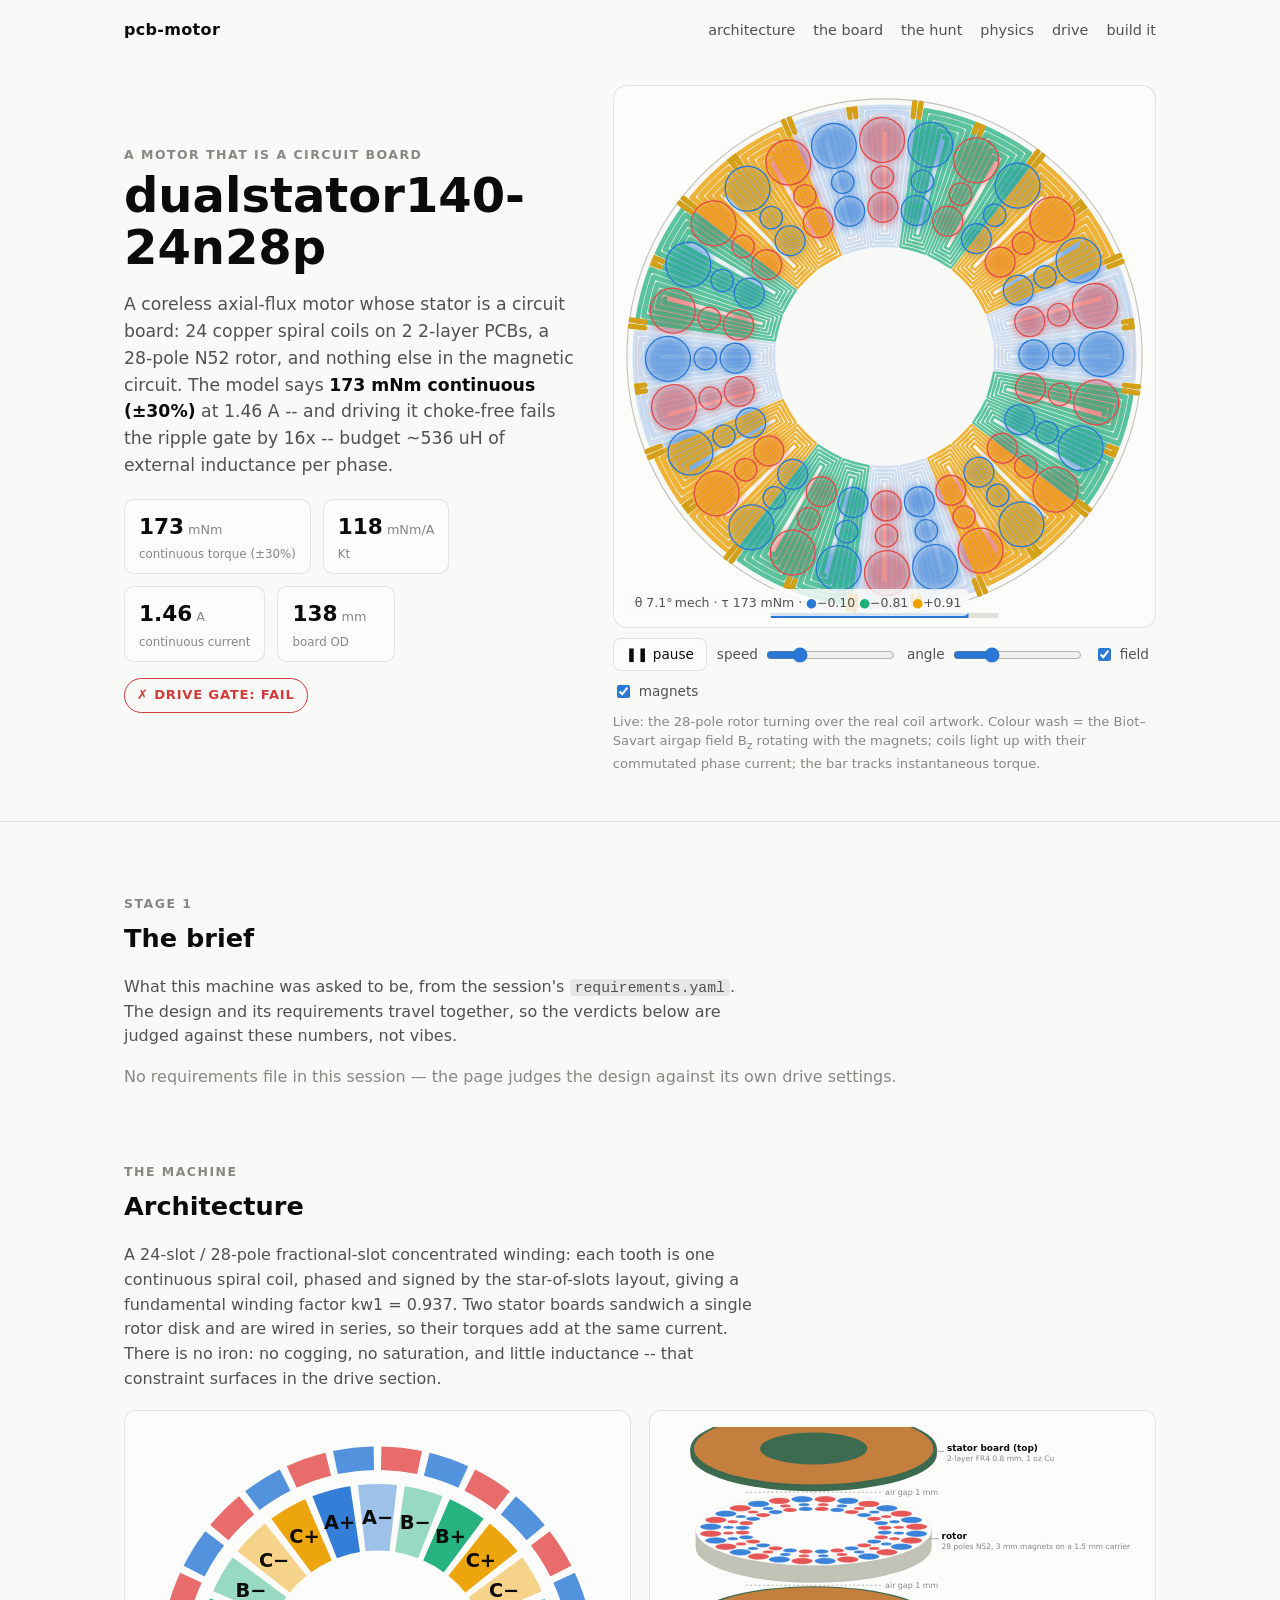
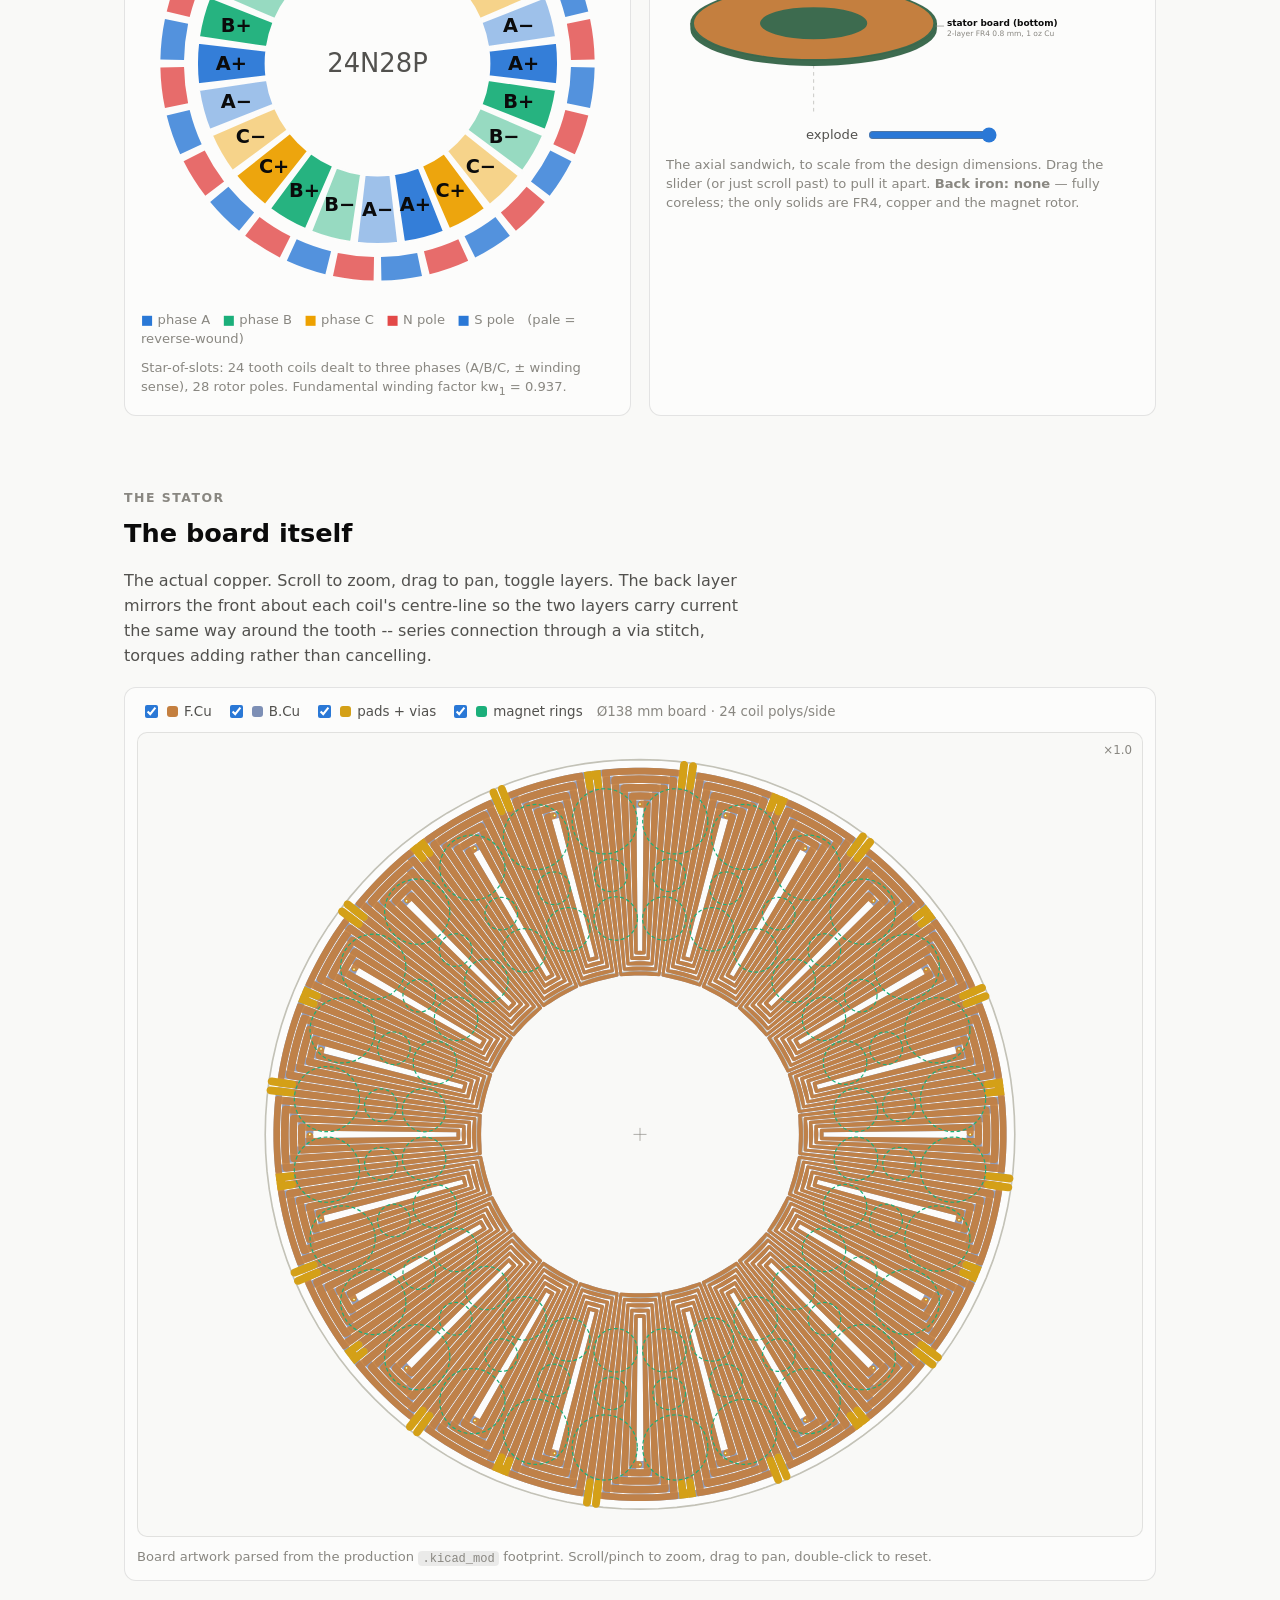
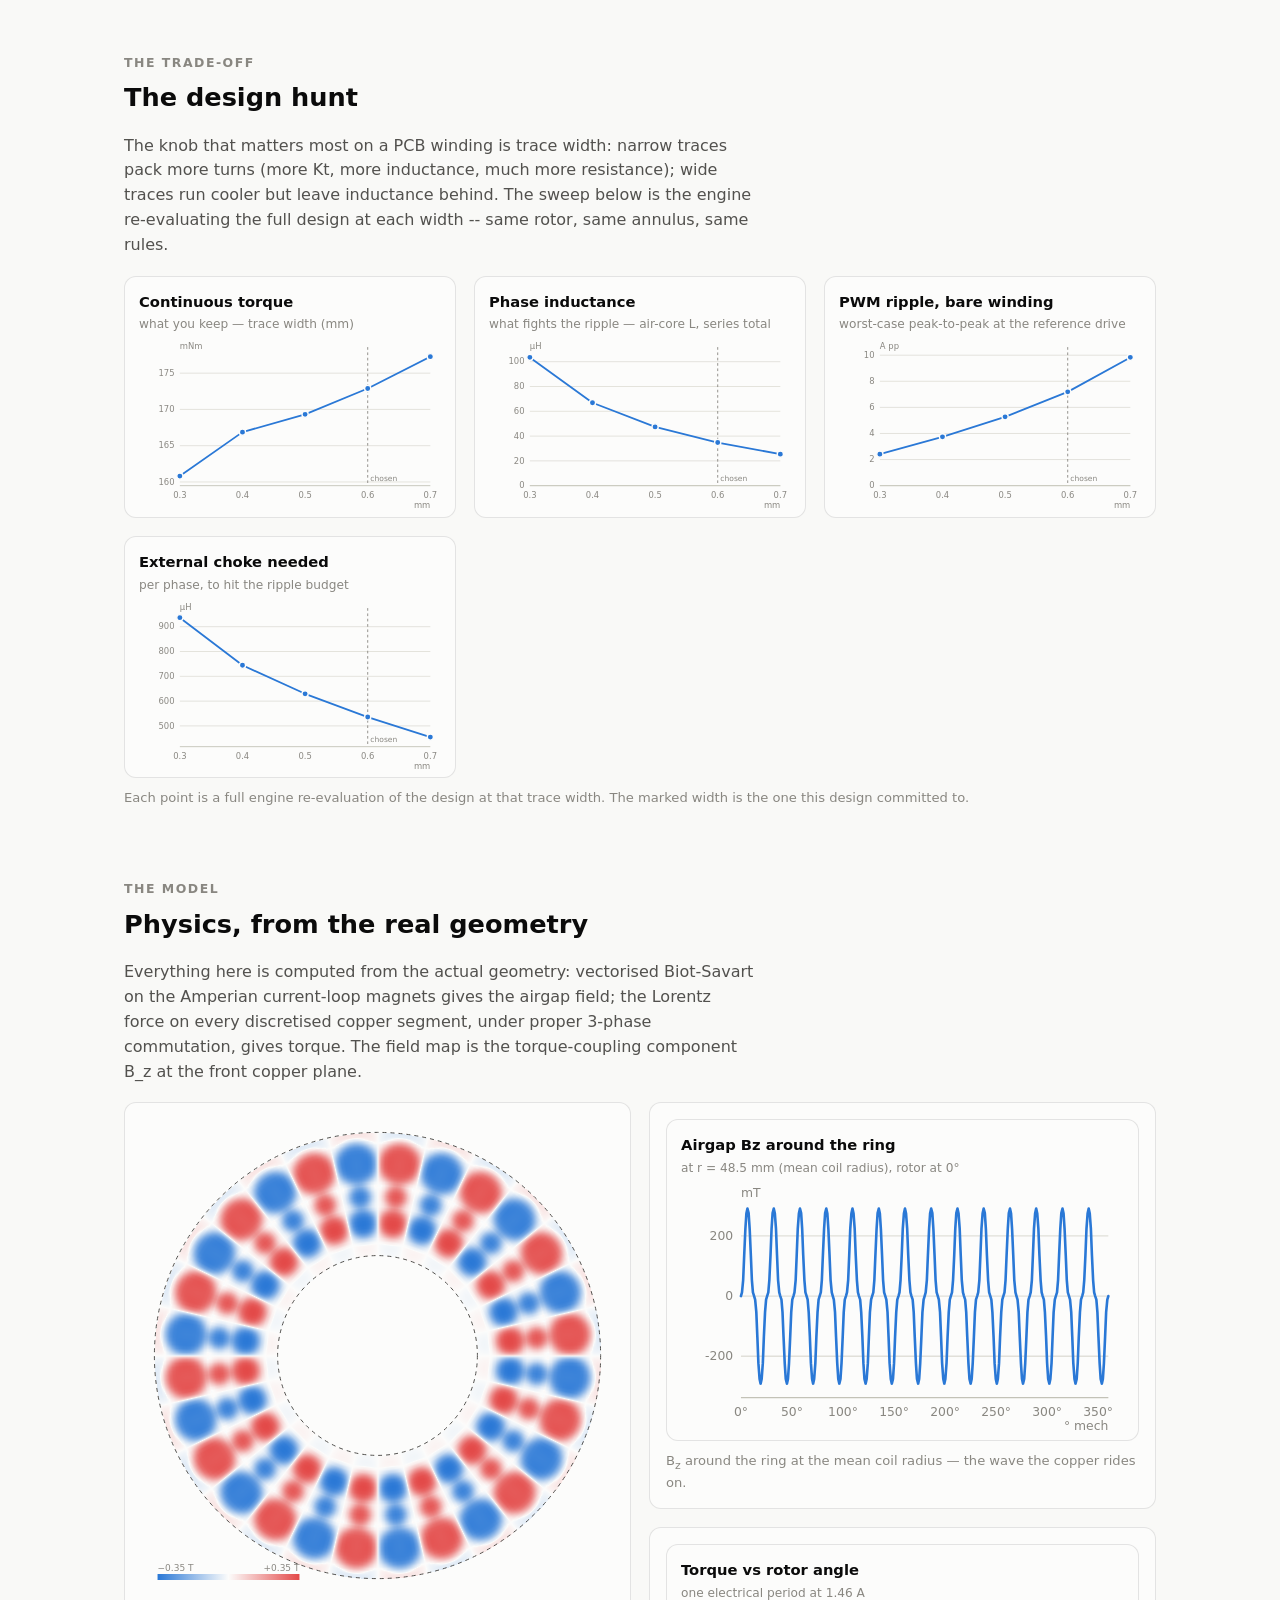
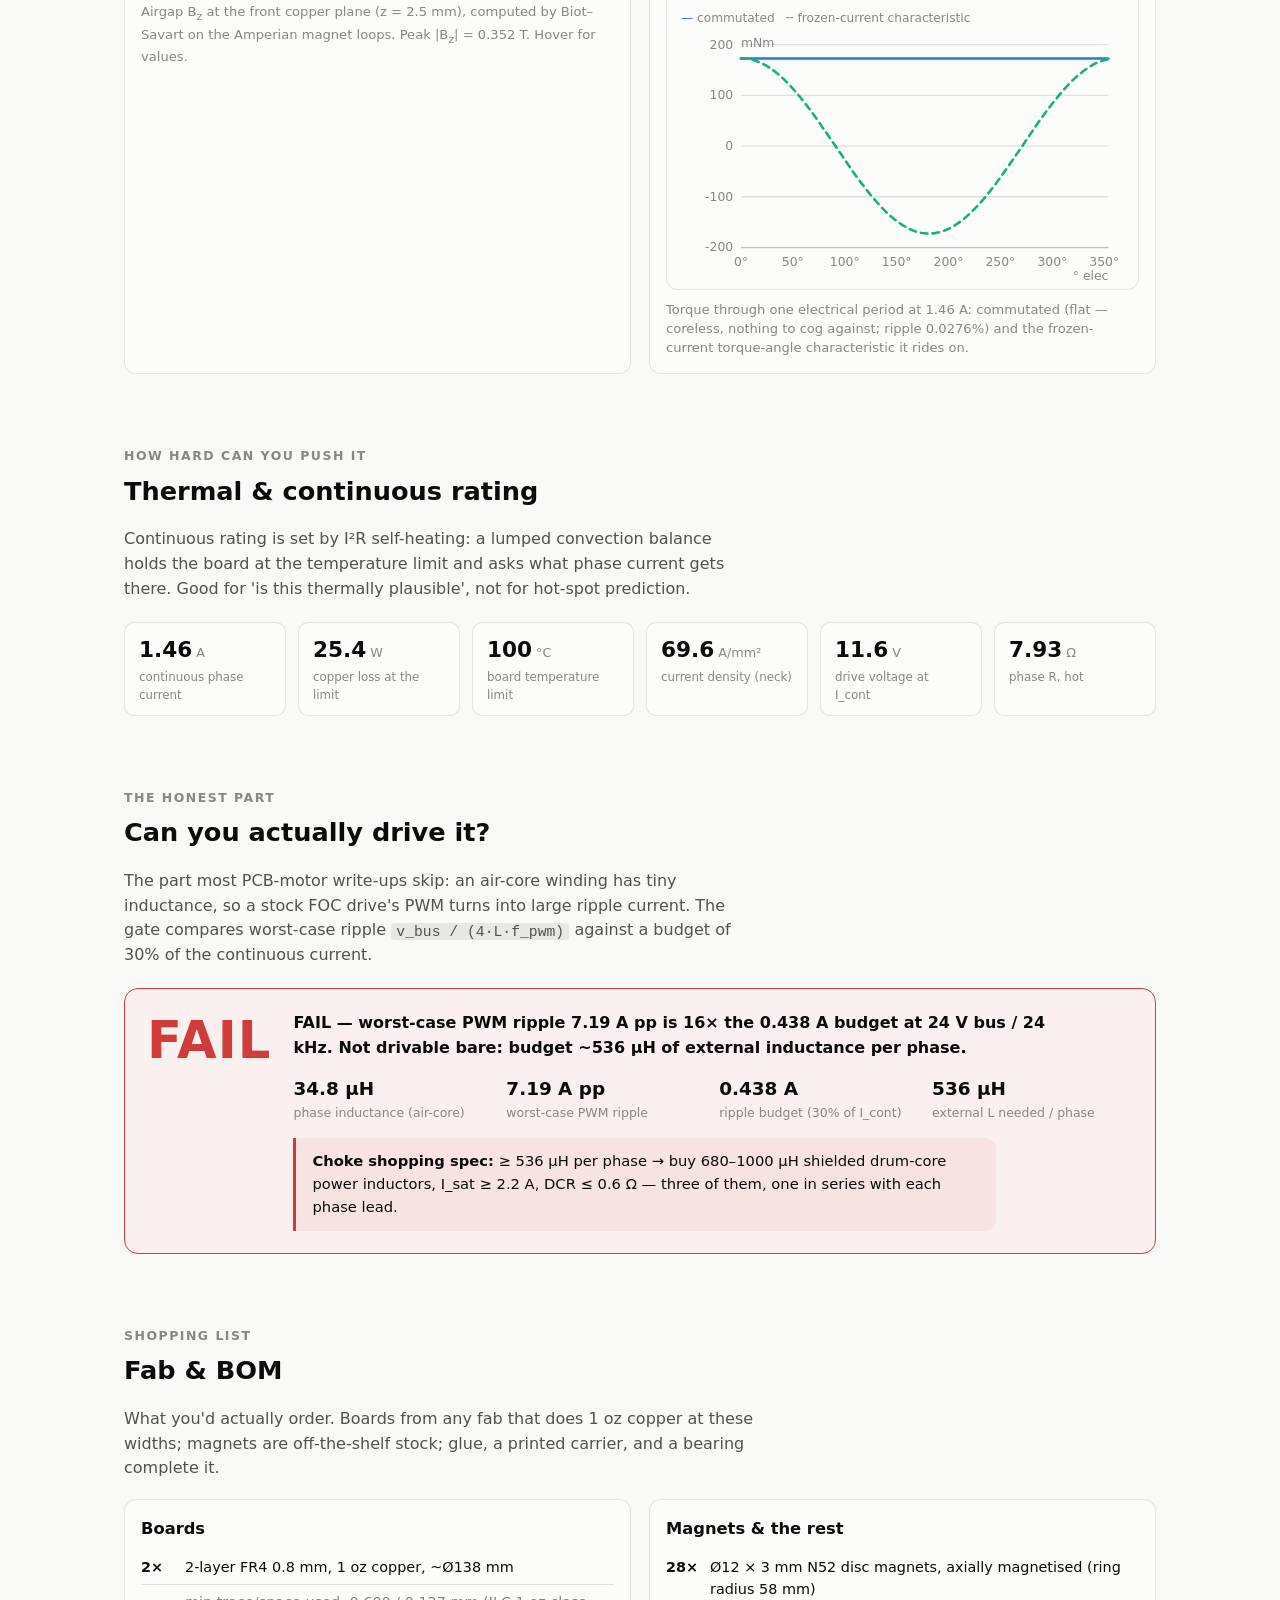
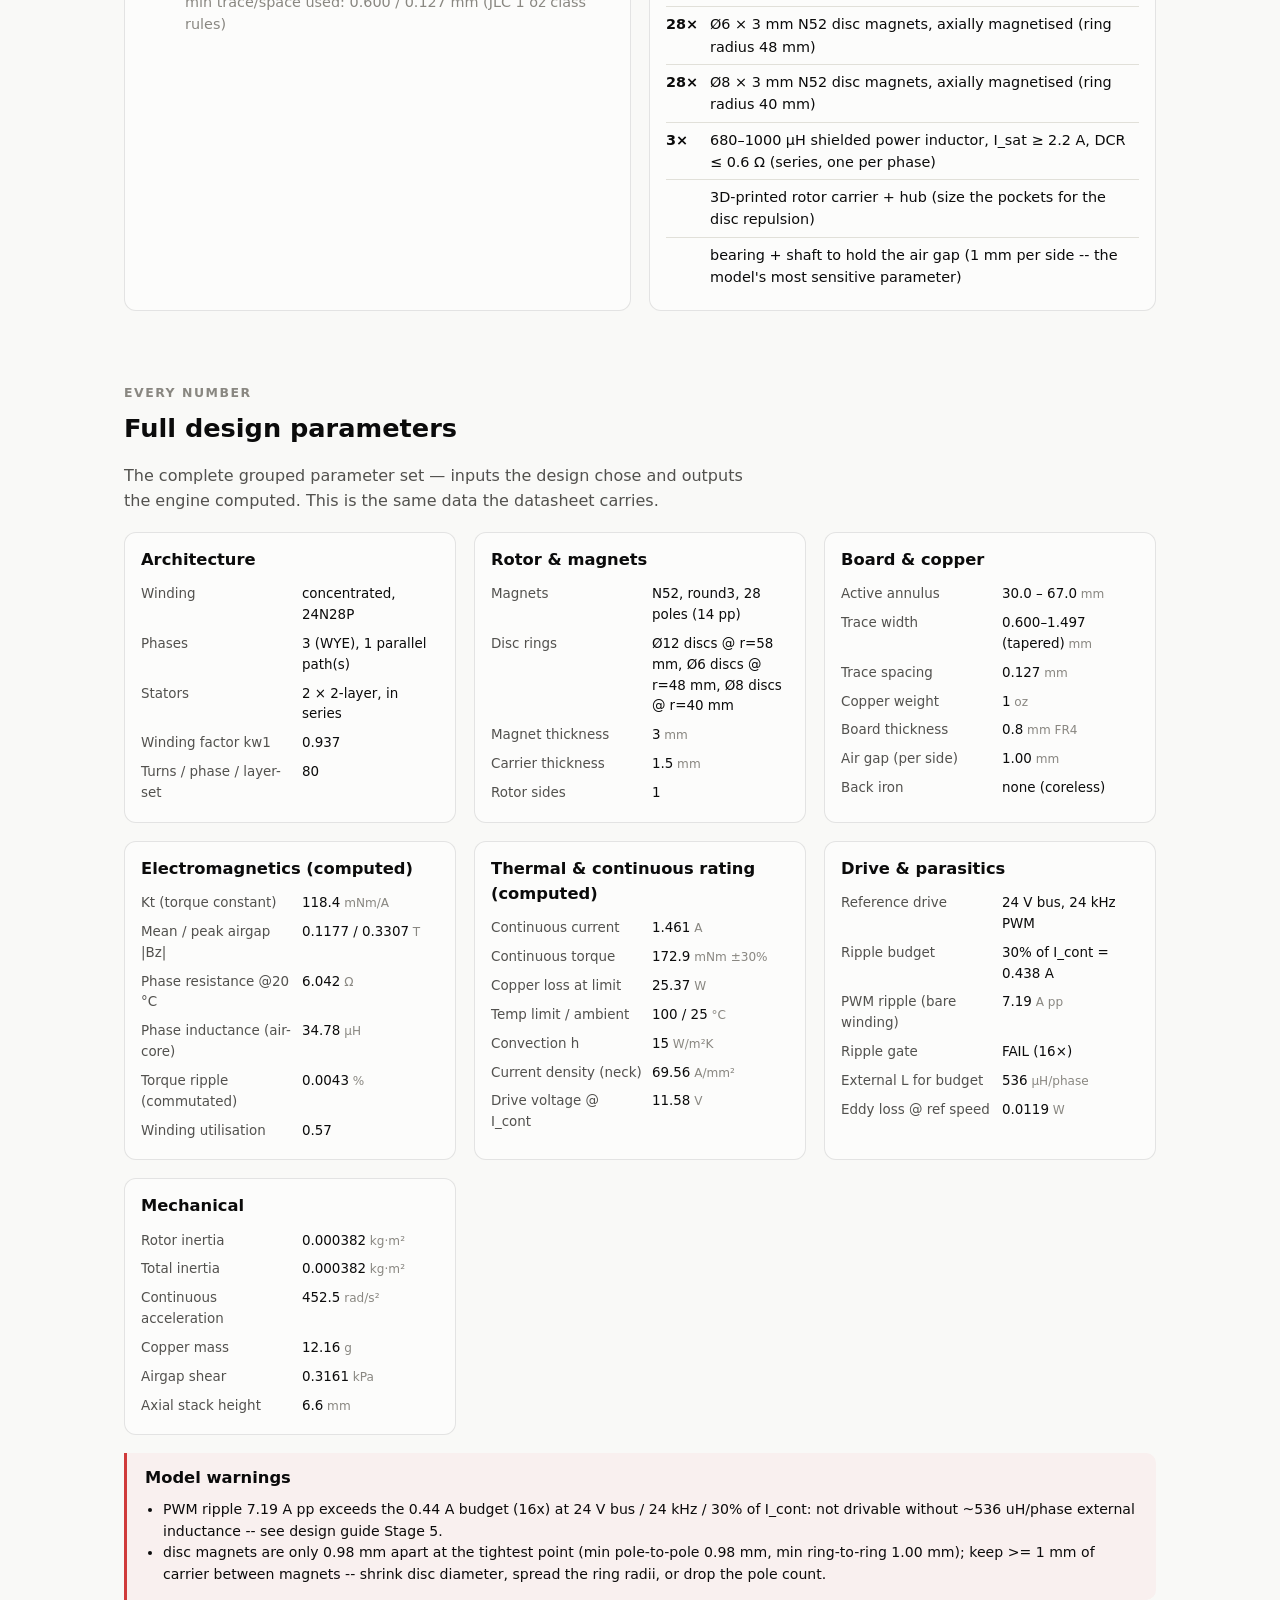
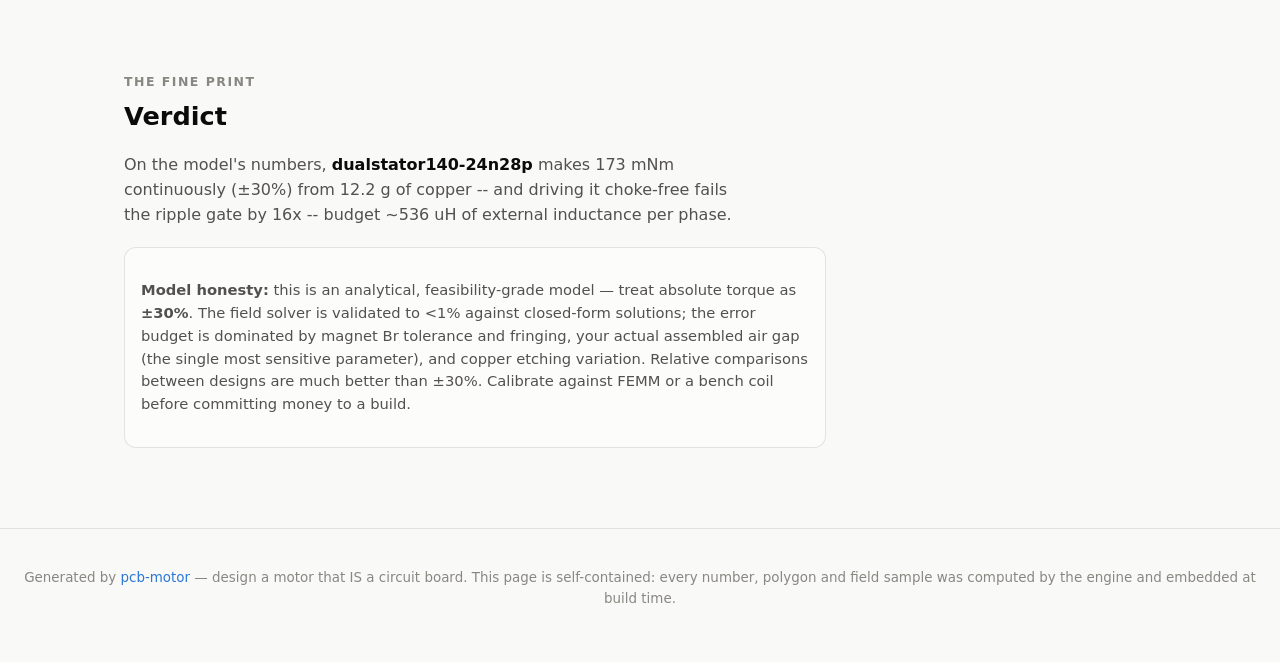
==== commit c20fb21a: "Refocus README on the 12N14P; enforce >=1mm magnet spacing; correct 3-ring Repo now leads with the f" ====
--- a/examples/dualstator140-24n28p/report.html
+++ b/examples/dualstator140-24n28p/report.html
@@ -331,7 +331,7 @@
 </style>
 </head>
 <body>
-<script id="motor-data" type="application/json">{"meta":{"title":"dualstator140-24n28p","combo":"24N28P","slots":24,"poles":28,"pole_pairs":14,"phases":3,"topology":"concentrated","grade":"N52","n_stators":2,"layers":2,"od_mm":138.0,"session":"dualstator140-24n28p"},"results":{"accel_cont_rad_s2":464.77,"tau_cont_mNm":192.47,"kt_mNm_per_A":131.77,"i_cont_A":1.4607,"j_rotor_kgm2":0.00041413,"j_total_kgm2":0.00041413,"r_phase_20c_ohm":6.0417,"r_phase_hot_ohm":7.9267,"b_gap_mean_T":0.13187,"b_gap_peak_T":0.32854,"copper_loss_W":25.369,"n_turns":80,"conductor_length_m":36.922,"conductor_area_mm2":0.021,"copper_mass_g":12.158,"current_density_A_mm2":69.557,"v_drive_cont_V":11.579,"shear_stress_kPa":0.35197,"torque_density_Nm_kg":15.831,"end_turn_fraction":0.14823,"l_phase_uH":34.776,"pwm_ripple_A_pp":7.1888,"l_ext_uH":535.73,"eddy_loss_W_ref":0.01492,"plate_pull_N":0.0,"rotor_sides":1,"torque_ripple":3.8233e-05,"winding_factor":0.93744,"winding_utilisation":0.56556},"warnings":["PWM ripple 7.19 A pp exceeds the 0.44 A budget (16x) at 24 V bus / 24 kHz / 30% of I_cont: not drivable without ~536 uH/phase external inductance -- see design guide Stage 5."],"gate":{"passed":false,"ripple_pp":7.1888,"budget_a":0.43821,"factor":16.4,"l_phase_uH":34.776,"l_ext_uH":535.73,"v_bus":24.0,"f_pwm_khz":24.0,"ripple_frac":0.3,"statement":"FAIL \u2014 worst-case PWM ripple 7.19 A pp is 16\u00d7 the 0.438 A budget at 24 V bus / 24 kHz. Not drivable bare: budget ~536 \u00b5H of external inductance per phase."},"layout":[{"phase":0,"sign":1},{"phase":0,"sign":-1},{"phase":2,"sign":-1},{"phase":2,"sign":1},{"phase":1,"sign":1},{"phase":1,"sign":-1},{"phase":0,"sign":-1},{"phase":0,"sign":1},{"phase":2,"sign":1},{"phase":2,"sign":-1},{"phase":1,"sign":-1},{"phase":1,"sign":1},{"phase":0,"sign":1},{"phase":0,"sign":-1},{"phase":2,"sign":-1},{"phase":2,"sign":1},{"phase":1,"sign":1},{"phase":1,"sign":-1},{"phase":0,"sign":-1},{"phase":0,"sign":1},{"phase":2,"sign":1},{"phase":2,"sign":-1},{"phase":1,"sign":-1},{"phase":1,"sign":1}],"artwork":{"units":"mm","source":"kicad_mod","fcu":[{"tooth":0,"pts":[[29.184,-2.593],[29.191,-1.93],[29.238,-0.965],[29.254,0.0],[29.231,1.158],[29.177,2.123],[29.158,2.978],[29.124,3.505],[29.135,3.59],[29.17,3.668],[29.226,3.732],[29.322,3.786],[29.943,3.856],[66.443,8.663],[66.585,8.666],[66.726,8.641],[66.859,8.589],[66.948,8.534],[67.079,7.439],[67.204,6.203],[67.307,4.965],[67.387,3.725],[67.444,2.484],[67.479,1.242],[67.485,-0.828],[67.444,-2.484],[67.387,-3.725],[67.275,-5.378],[67.135,-6.909],[66.982,-6.997],[66.776,-7.05],[66.633,-7.051],[66.434,-7.032],[30.379,-3.171],[30.296,-3.151],[30.202,-3.089],[30.139,-2.995],[30.118,-2.913],[30.143,-2.151],[30.136,-1.279],[30.161,0.098],[30.127,1.476],[30.128,2.347],[30.106,2.886],[30.119,2.973],[30.157,3.052],[30.217,3.117],[30.321,3.171],[30.542,3.184],[65.038,6.88],[65.177,6.879],[65.378,6.827],[65.556,6.72],[65.654,6.621],[65.731,6.505],[65.8,6.309],[65.897,5.234],[65.994,3.825],[66.061,2.416],[66.094,1.203],[66.104,-0.209],[66.08,-1.821],[66.026,-3.233],[65.941,-4.644],[65.918,-4.781],[65.869,-4.91],[65.75,-5.081],[65.587,-5.21],[65.393,-5.285],[65.254,-5.303],[64.986,-5.288],[31.386,-2.512],[31.299,-2.493],[31.2,-2.43],[31.146,-2.361],[31.109,-2.25],[31.117,-1.511],[31.087,-0.476],[31.084,0.666],[31.106,1.512],[31.098,2.222],[31.125,2.339],[31.174,2.415],[31.243,2.474],[31.326,2.51],[63.693,5.174],[63.892,5.139],[64.072,5.047],[64.174,4.958],[64.257,4.851],[64.338,4.665],[64.361,4.532],[64.422,3.546],[64.496,1.768],[64.517,0.583],[64.517,-0.603],[64.489,-1.983],[64.445,-3.039],[64.387,-3.233],[64.276,-3.401],[64.119,-3.531],[63.932,-3.609],[63.798,-3.629],[63.531,-3.62],[32.402,-1.807],[32.312,-1.789],[32.207,-1.727],[32.149,-1.656],[32.107,-1.542],[32.106,-0.972],[32.064,-0.099],[32.062,0.296],[32.094,0.973],[32.098,1.512],[32.117,1.604],[32.181,1.71],[32.281,1.784],[32.371,1.81],[32.564,1.812],[62.272,3.54],[62.465,3.501],[62.638,3.407],[62.777,3.268],[62.869,3.093],[62.906,2.9],[62.954,1.539],[62.973,-0.016],[62.953,-1.442],[62.925,-1.57],[62.872,-1.69],[62.752,-1.845],[62.59,-1.96],[62.403,-2.022],[62.073,-2.028],[33.426,-1.055],[33.332,-1.039],[33.222,-0.977],[33.144,-0.877],[33.11,-0.755],[33.118,-0.622],[33.082,0.181],[33.111,0.788],[33.142,0.879],[33.197,0.958],[33.302,1.031],[33.395,1.056],[60.781,1.979],[60.909,1.97],[61.09,1.909],[61.197,1.841],[61.329,1.702],[61.391,1.591],[61.431,1.469],[61.446,1.343],[61.436,1.215],[61.463,1.028],[61.46,0.222],[61.412,0.032],[61.312,-0.136],[61.219,-0.228],[61.051,-0.329],[60.861,-0.377],[60.665,-0.367],[60.481,-0.301],[60.323,-0.184],[60.24,-0.083],[60.179,0.032],[60.141,0.158],[60.128,0.288],[60.128,0.67],[33.783,0.414],[33.8,0.001],[33.774,-0.411],[61.626,-0.682],[61.626,0.747],[61.592,2.178],[32.757,1.198],[32.834,0.339],[32.837,-0.099],[32.777,-0.939],[32.747,-1.195],[63.101,-2.227],[63.135,-0.782],[63.135,0.765],[63.098,2.312],[63.028,3.757],[31.744,1.935],[31.78,1.686],[31.858,0.875],[31.871,0.681],[31.878,-0.096],[31.86,-0.719],[31.79,-1.491],[31.734,-1.932],[64.572,-3.845],[64.628,-2.77],[64.667,-1.586],[64.686,-0.401],[64.682,0.784],[64.657,1.968],[64.61,3.152],[64.541,4.335],[64.46,5.411],[30.742,2.625],[30.812,2.146],[30.885,1.51],[30.916,0.707],[30.924,-0.099],[30.894,-1.309],[30.801,-2.144],[30.731,-2.622],[66.04,-5.538],[66.156,-3.907],[66.23,-2.338],[66.267,-0.768],[66.267,0.803],[66.229,2.373],[66.154,3.942],[66.042,5.509],[65.886,7.139],[29.747,3.268],[29.827,2.795],[29.914,2.174],[29.97,1.186],[29.994,-0.001],[29.977,-0.991],[29.928,-1.976],[29.816,-2.793],[29.736,-3.267],[63.832,-6.916],[64.098,-6.951],[64.16,-6.971],[64.019,-6.989],[63.832,-7.073],[63.724,-7.158],[63.598,-7.32],[63.543,-7.446],[63.513,-7.58],[63.51,-7.717],[63.534,-7.852],[63.584,-7.98],[63.658,-8.096],[63.753,-8.195],[63.866,-8.273],[63.983,-8.325],[63.933,-8.329],[63.667,-8.3],[29.382,-3.789],[29.279,-3.755],[29.213,-3.704],[29.154,-3.612],[29.135,-3.506],[29.184,-2.593]]},{"tooth":1,"pts":[[27.518,10.058],[27.697,9.419],[27.992,8.499],[28.257,7.571],[28.534,6.447],[28.733,5.501],[28.936,4.67],[29.039,4.152],[29.071,4.073],[29.126,4.007],[29.197,3.959],[29.303,3.932],[29.92,4.025],[66.421,8.829],[66.559,8.863],[66.689,8.924],[66.804,9.008],[66.875,9.085],[66.718,10.176],[66.52,11.402],[66.299,12.625],[66.055,13.843],[65.789,15.056],[65.501,16.265],[64.971,18.266],[64.503,19.855],[64.127,21.039],[63.591,22.607],[63.059,24.049],[62.889,24.095],[62.676,24.092],[62.538,24.056],[62.35,23.986],[28.523,10.926],[28.448,10.885],[28.374,10.8],[28.337,10.694],[28.338,10.609],[28.559,9.879],[28.778,9.035],[29.158,7.711],[29.482,6.372],[29.709,5.53],[29.827,5.005],[29.862,4.924],[29.92,4.857],[29.994,4.81],[30.108,4.784],[30.326,4.829],[64.602,10.188],[64.736,10.224],[64.918,10.326],[65.062,10.477],[65.13,10.597],[65.174,10.729],[65.19,10.937],[65.006,12.0],[64.735,13.386],[64.435,14.764],[64.153,15.944],[63.798,17.311],[63.357,18.862],[62.939,20.211],[62.492,21.553],[62.434,21.679],[62.354,21.791],[62.195,21.925],[62.003,22.007],[61.797,22.03],[61.658,22.011],[61.403,21.927],[29.666,10.549],[29.588,10.509],[29.508,10.423],[29.473,10.342],[29.466,10.225],[29.665,9.513],[29.905,8.506],[30.197,7.401],[30.437,6.59],[30.613,5.903],[30.67,5.796],[30.737,5.735],[30.819,5.696],[30.908,5.683],[62.861,11.487],[63.045,11.573],[63.195,11.708],[63.271,11.821],[63.323,11.945],[63.353,12.146],[63.34,12.28],[63.145,13.249],[62.756,14.985],[62.47,16.135],[62.163,17.281],[61.779,18.607],[61.463,19.615],[61.357,19.787],[61.205,19.921],[61.02,20.006],[60.819,20.033],[60.685,20.018],[60.429,19.94],[30.83,10.131],[30.748,10.091],[30.663,10.004],[30.625,9.92],[30.614,9.799],[30.76,9.249],[30.945,8.395],[31.047,8.012],[31.253,7.366],[31.396,6.847],[31.437,6.763],[31.527,6.677],[31.643,6.632],[31.737,6.63],[31.923,6.678],[61.066,12.697],[61.242,12.785],[61.386,12.921],[61.483,13.092],[61.527,13.284],[61.513,13.48],[61.208,14.807],[60.823,16.314],[60.435,17.686],[60.374,17.803],[60.293,17.905],[60.136,18.024],[59.95,18.093],[59.754,18.105],[59.433,18.025],[32.014,9.67],[31.928,9.63],[31.837,9.542],[31.788,9.426],[31.786,9.299],[31.829,9.172],[32.002,8.387],[32.187,7.808],[32.24,7.728],[32.314,7.667],[32.434,7.624],[32.53,7.623],[59.222,13.819],[59.343,13.862],[59.502,13.967],[59.588,14.061],[59.679,14.229],[59.711,14.353],[59.718,14.48],[59.7,14.606],[59.657,14.727],[59.635,14.915],[59.423,15.692],[59.328,15.864],[59.187,16.0],[59.074,16.065],[58.886,16.119],[58.69,16.116],[58.503,16.056],[58.342,15.944],[58.22,15.791],[58.166,15.672],[58.136,15.544],[58.132,15.413],[58.153,15.284],[58.252,14.915],[32.739,8.344],[32.648,8.747],[32.517,9.139],[59.35,16.609],[59.719,15.229],[60.057,13.837],[31.951,7.321],[31.803,8.17],[31.692,8.595],[31.417,9.39],[31.321,9.63],[60.374,18.482],[60.782,17.096],[61.182,15.602],[61.546,14.098],[61.853,12.684],[31.163,6.347],[31.133,6.597],[30.999,7.4],[30.961,7.591],[30.767,8.343],[30.589,8.94],[30.32,9.668],[30.152,10.079],[61.377,20.426],[61.708,19.403],[62.054,18.269],[62.378,17.129],[62.681,15.984],[62.963,14.833],[63.224,13.677],[63.464,12.517],[63.664,11.457],[30.374,5.421],[30.317,5.902],[30.223,6.535],[30.045,7.319],[29.844,8.1],[29.503,9.26],[29.196,10.043],[29.005,10.486],[62.356,22.442],[62.891,20.897],[63.368,19.4],[63.81,17.893],[64.217,16.376],[64.587,14.849],[64.921,13.314],[65.218,11.771],[65.489,10.156],[29.579,4.542],[29.534,5.02],[29.457,5.643],[29.256,6.611],[28.971,7.764],[28.699,8.716],[28.396,9.655],[28.077,10.415],[27.877,10.851],[59.867,23.202],[60.115,23.304],[60.169,23.339],[60.029,23.32],[59.826,23.353],[59.7,23.407],[59.536,23.531],[59.45,23.638],[59.387,23.76],[59.349,23.892],[59.337,24.029],[59.352,24.165],[59.394,24.296],[59.46,24.416],[59.548,24.521],[59.649,24.601],[59.599,24.592],[59.349,24.496],[27.4,11.264],[27.309,11.205],[27.259,11.139],[27.226,11.035],[27.235,10.927],[27.518,10.058]]},{"tooth":2,"pts":[[23.978,16.838],[24.315,16.267],[24.838,15.455],[25.334,14.627],[25.894,13.613],[26.33,12.75],[26.741,12.0],[26.975,11.526],[27.027,11.458],[27.096,11.408],[27.177,11.381],[27.286,11.382],[27.859,11.632],[61.873,25.719],[61.998,25.788],[62.107,25.88],[62.196,25.992],[62.245,26.084],[61.811,27.097],[61.302,28.23],[60.772,29.354],[60.222,30.468],[59.651,31.571],[59.059,32.663],[58.03,34.46],[57.166,35.873],[56.496,36.92],[55.573,38.295],[54.686,39.551],[54.509,39.551],[54.305,39.493],[54.181,39.422],[54.018,39.307],[24.723,17.936],[24.662,17.877],[24.612,17.776],[24.604,17.663],[24.627,17.582],[25.029,16.934],[25.459,16.175],[26.169,14.995],[26.828,13.785],[27.265,13.031],[27.515,12.554],[27.57,12.485],[27.643,12.436],[27.727,12.409],[27.844,12.414],[28.042,12.513],[59.764,26.561],[59.884,26.631],[60.033,26.776],[60.133,26.959],[60.168,27.093],[60.177,27.232],[60.139,27.436],[59.686,28.416],[59.065,29.685],[58.418,30.938],[57.84,32.005],[57.143,33.234],[56.316,34.617],[55.563,35.813],[54.785,36.993],[54.696,37.1],[54.589,37.187],[54.401,37.275],[54.195,37.305],[53.989,37.274],[53.86,37.22],[53.635,37.072],[25.925,17.868],[25.86,17.808],[25.805,17.705],[25.792,17.617],[25.816,17.503],[26.192,16.867],[26.684,15.956],[27.252,14.965],[27.694,14.243],[28.042,13.625],[28.124,13.537],[28.205,13.495],[28.294,13.479],[28.384,13.489],[57.746,27.365],[57.901,27.496],[58.012,27.666],[58.055,27.793],[58.074,27.927],[58.051,28.129],[58.004,28.256],[57.564,29.141],[56.739,30.716],[56.165,31.754],[55.572,32.781],[54.858,33.962],[54.292,34.854],[54.145,34.993],[53.964,35.083],[53.763,35.117],[53.562,35.092],[53.436,35.042],[53.209,34.901],[27.157,17.766],[27.088,17.705],[27.029,17.599],[27.014,17.509],[27.035,17.389],[27.318,16.895],[27.718,16.118],[27.915,15.774],[28.281,15.204],[28.554,14.739],[28.616,14.669],[28.725,14.609],[28.848,14.596],[28.939,14.618],[29.107,14.713],[55.699,28.07],[55.847,28.2],[55.95,28.368],[56.0,28.559],[55.993,28.755],[55.928,28.942],[55.29,30.144],[54.528,31.5],[53.798,32.725],[53.71,32.822],[53.604,32.899],[53.422,32.974],[53.225,32.993],[53.032,32.953],[52.743,32.793],[28.421,17.627],[28.347,17.566],[28.283,17.457],[28.265,17.332],[28.296,17.209],[28.37,17.098],[28.741,16.384],[29.069,15.873],[29.141,15.809],[29.229,15.769],[29.356,15.759],[29.449,15.783],[53.628,28.676],[53.733,28.749],[53.86,28.891],[53.919,29.005],[53.963,29.19],[53.962,29.318],[53.936,29.443],[53.885,29.56],[53.813,29.666],[53.743,29.841],[53.337,30.537],[53.201,30.678],[53.03,30.773],[52.903,30.807],[52.707,30.811],[52.519,30.757],[52.354,30.651],[52.227,30.501],[52.149,30.321],[52.128,30.192],[52.132,30.061],[52.162,29.934],[52.216,29.814],[52.407,29.483],[29.464,16.533],[29.272,16.899],[29.044,17.244],[53.029,31.404],[53.743,30.166],[54.429,28.91],[28.968,15.341],[28.604,16.123],[28.388,16.505],[27.916,17.202],[27.762,17.408],[53.534,33.479],[54.286,32.245],[55.059,30.905],[55.8,29.547],[56.463,28.26],[28.459,14.197],[28.365,14.43],[28.027,15.171],[27.941,15.346],[27.559,16.022],[27.232,16.552],[26.785,17.186],[26.516,17.54],[53.999,35.616],[54.584,34.713],[55.211,33.707],[55.819,32.69],[56.408,31.662],[56.979,30.624],[57.53,29.575],[58.062,28.516],[58.529,27.544],[27.936,13.098],[27.757,13.548],[27.502,14.135],[27.127,14.845],[26.731,15.548],[26.101,16.58],[25.602,17.257],[25.303,17.636],[54.423,37.816],[55.339,36.462],[56.188,35.14],[57.005,33.799],[57.79,32.438],[58.543,31.059],[59.263,29.663],[59.949,28.25],[60.629,26.76],[27.396,12.043],[27.229,12.493],[26.993,13.074],[26.548,13.958],[25.975,14.998],[25.466,15.847],[24.93,16.675],[24.425,17.327],[24.119,17.697],[51.822,37.906],[52.035,38.069],[52.079,38.117],[51.948,38.062],[51.743,38.041],[51.607,38.061],[51.417,38.139],[51.307,38.22],[51.214,38.321],[51.143,38.438],[51.096,38.567],[51.076,38.703],[51.082,38.84],[51.115,38.973],[51.173,39.098],[51.249,39.201],[51.204,39.179],[50.987,39.022],[23.551,17.972],[23.479,17.891],[23.447,17.815],[23.442,17.705],[23.479,17.604],[23.978,16.838]]},{"tooth":3,"pts":[[22.47,18.803],[22.006,19.276],[21.357,19.992],[20.685,20.685],[19.85,21.488],[19.131,22.133],[18.512,22.724],[18.115,23.072],[18.063,23.14],[18.033,23.22],[18.027,23.305],[18.056,23.411],[18.446,23.899],[40.856,53.108],[40.955,53.211],[41.073,53.292],[41.203,53.349],[41.305,53.374],[42.172,52.692],[43.135,51.907],[44.083,51.104],[45.016,50.284],[45.934,49.447],[46.836,48.593],[48.305,47.133],[49.447,45.934],[50.284,45.016],[51.374,43.768],[52.357,42.586],[52.311,42.416],[52.203,42.233],[52.102,42.131],[51.948,42.004],[23.723,19.239],[23.651,19.195],[23.54,19.172],[23.429,19.194],[23.357,19.237],[22.835,19.793],[22.213,20.405],[21.257,21.396],[20.259,22.346],[19.644,22.963],[19.248,23.328],[19.196,23.399],[19.166,23.483],[19.163,23.571],[19.197,23.682],[19.345,23.848],[41.124,50.853],[41.223,50.951],[41.402,51.057],[41.604,51.107],[41.743,51.106],[41.879,51.078],[42.066,50.988],[42.895,50.297],[43.96,49.369],[45.003,48.42],[45.885,47.586],[46.891,46.595],[48.013,45.438],[48.973,44.401],[49.912,43.343],[49.992,43.23],[50.048,43.104],[50.085,42.899],[50.061,42.693],[49.977,42.502],[49.891,42.392],[49.691,42.213],[23.969,20.417],[23.895,20.369],[23.78,20.343],[23.693,20.354],[23.588,20.406],[23.071,20.934],[22.319,21.645],[21.508,22.451],[20.926,23.064],[20.418,23.56],[20.355,23.663],[20.335,23.751],[20.343,23.842],[20.376,23.926],[41.379,48.696],[41.545,48.812],[41.737,48.874],[41.872,48.884],[42.006,48.867],[42.195,48.793],[42.305,48.714],[43.046,48.061],[44.355,46.856],[45.208,46.033],[46.047,45.194],[47.003,44.198],[47.718,43.421],[47.814,43.243],[47.855,43.044],[47.836,42.842],[47.759,42.655],[47.678,42.546],[47.483,42.363],[24.189,21.634],[24.113,21.583],[23.995,21.553],[23.904,21.562],[23.793,21.613],[23.39,22.014],[22.743,22.602],[22.462,22.881],[22.006,23.382],[21.627,23.766],[21.576,23.844],[21.546,23.965],[21.565,24.088],[21.61,24.17],[21.745,24.307],[41.529,46.536],[41.693,46.645],[41.882,46.701],[42.079,46.7],[42.268,46.642],[42.431,46.532],[43.427,45.604],[44.54,44.517],[45.534,43.495],[45.605,43.384],[45.652,43.263],[45.677,43.067],[45.644,42.872],[45.556,42.696],[45.327,42.458],[24.382,22.89],[24.304,22.835],[24.182,22.801],[24.057,22.816],[23.946,22.878],[23.858,22.978],[23.264,23.521],[22.856,23.97],[22.813,24.056],[22.797,24.151],[22.819,24.277],[22.867,24.36],[41.579,44.378],[41.676,44.462],[41.847,44.547],[41.972,44.575],[42.162,44.569],[42.285,44.535],[42.399,44.477],[42.5,44.399],[42.583,44.301],[42.734,44.188],[43.302,43.616],[43.402,43.448],[43.45,43.258],[43.45,43.127],[43.402,42.937],[43.302,42.769],[43.156,42.637],[42.979,42.553],[42.785,42.525],[42.655,42.537],[42.53,42.575],[42.414,42.637],[42.313,42.72],[42.043,42.991],[23.596,24.181],[23.899,23.901],[24.173,23.591],[44.059,43.094],[43.048,44.104],[42.012,45.092],[22.316,24.01],[22.977,23.457],[23.29,23.149],[23.841,22.513],[24.0,22.31],[46.193,43.045],[45.196,44.09],[44.103,45.184],[42.982,46.252],[41.911,47.224],[21.078,23.814],[21.28,23.664],[21.908,23.146],[22.055,23.017],[22.609,22.473],[23.037,22.02],[23.533,21.424],[23.805,21.073],[48.378,42.941],[47.657,43.74],[46.848,44.605],[46.023,45.456],[45.183,46.291],[44.327,47.111],[43.457,47.915],[42.572,48.703],[41.754,49.406],[19.882,23.594],[20.27,23.304],[20.771,22.907],[21.361,22.361],[21.937,21.796],[22.771,20.92],[23.295,20.263],[23.584,19.876],[50.613,42.781],[49.543,44.017],[48.485,45.179],[47.401,46.315],[46.29,47.426],[45.153,48.509],[43.99,49.566],[42.803,50.595],[41.54,51.637],[18.723,23.345],[19.114,23.068],[19.615,22.689],[20.354,22.031],[21.21,21.208],[21.898,20.496],[22.56,19.765],[23.058,19.108],[23.336,18.717],[50.027,40.246],[50.239,40.409],[50.297,40.439],[50.21,40.326],[50.137,40.134],[50.121,39.998],[50.147,39.794],[50.197,39.666],[50.271,39.551],[50.366,39.452],[50.478,39.373],[50.604,39.318],[50.738,39.289],[50.875,39.286],[51.01,39.31],[51.13,39.356],[51.097,39.319],[50.888,39.15],[23.455,18.097],[23.358,18.048],[23.276,18.037],[23.169,18.061],[23.08,18.123],[22.47,18.803]]},{"tooth":4,"pts":[[16.838,23.978],[16.267,24.315],[15.455,24.838],[14.627,25.334],[13.613,25.894],[12.75,26.33],[12.0,26.741],[11.526,26.975],[11.458,27.027],[11.408,27.096],[11.381,27.177],[11.382,27.286],[11.632,27.859],[25.719,61.873],[25.788,61.998],[25.88,62.107],[25.992,62.196],[26.084,62.245],[27.097,61.811],[28.23,61.302],[29.354,60.772],[30.468,60.222],[31.571,59.651],[32.663,59.059],[34.46,58.03],[35.873,57.166],[36.92,56.496],[38.295,55.573],[39.551,54.686],[39.551,54.509],[39.493,54.305],[39.422,54.181],[39.307,54.018],[17.936,24.723],[17.877,24.662],[17.776,24.612],[17.663,24.604],[17.582,24.627],[16.934,25.029],[16.175,25.459],[14.995,26.169],[13.785,26.828],[13.031,27.265],[12.554,27.515],[12.485,27.57],[12.436,27.643],[12.409,27.727],[12.414,27.844],[12.513,28.042],[26.561,59.764],[26.631,59.884],[26.776,60.033],[26.959,60.133],[27.093,60.168],[27.232,60.177],[27.436,60.139],[28.416,59.686],[29.685,59.065],[30.938,58.418],[32.005,57.84],[33.234,57.143],[34.617,56.316],[35.813,55.563],[36.993,54.785],[37.1,54.696],[37.187,54.589],[37.275,54.401],[37.305,54.195],[37.274,53.989],[37.22,53.86],[37.072,53.635],[17.868,25.925],[17.808,25.86],[17.705,25.805],[17.617,25.792],[17.503,25.816],[16.867,26.192],[15.956,26.684],[14.965,27.252],[14.243,27.694],[13.625,28.042],[13.537,28.124],[13.495,28.205],[13.479,28.294],[13.489,28.384],[27.365,57.746],[27.496,57.901],[27.666,58.012],[27.793,58.055],[27.927,58.074],[28.129,58.051],[28.256,58.004],[29.141,57.564],[30.716,56.739],[31.754,56.165],[32.781,55.572],[33.962,54.858],[34.854,54.292],[34.993,54.145],[35.083,53.964],[35.117,53.763],[35.092,53.562],[35.042,53.436],[34.901,53.209],[17.766,27.157],[17.705,27.088],[17.599,27.029],[17.509,27.014],[17.389,27.035],[16.895,27.318],[16.118,27.718],[15.774,27.915],[15.204,28.281],[14.739,28.554],[14.669,28.616],[14.609,28.725],[14.596,28.848],[14.618,28.939],[14.713,29.107],[28.07,55.699],[28.2,55.847],[28.368,55.95],[28.559,56.0],[28.755,55.993],[28.942,55.928],[30.144,55.29],[31.5,54.528],[32.725,53.798],[32.822,53.71],[32.899,53.604],[32.974,53.422],[32.993,53.225],[32.953,53.032],[32.793,52.743],[17.627,28.421],[17.566,28.347],[17.457,28.283],[17.332,28.265],[17.209,28.296],[17.098,28.37],[16.384,28.741],[15.873,29.069],[15.809,29.141],[15.769,29.229],[15.759,29.356],[15.783,29.449],[28.676,53.628],[28.749,53.733],[28.891,53.86],[29.005,53.919],[29.19,53.963],[29.318,53.962],[29.443,53.936],[29.56,53.885],[29.666,53.813],[29.841,53.743],[30.537,53.337],[30.678,53.201],[30.773,53.03],[30.807,52.903],[30.811,52.707],[30.757,52.519],[30.651,52.354],[30.501,52.227],[30.321,52.149],[30.192,52.128],[30.061,52.132],[29.934,52.162],[29.814,52.216],[29.483,52.407],[16.533,29.464],[16.899,29.272],[17.244,29.044],[31.404,53.029],[30.166,53.743],[28.91,54.429],[15.341,28.968],[16.123,28.604],[16.505,28.388],[17.202,27.916],[17.408,27.762],[33.479,53.534],[32.245,54.286],[30.905,55.059],[29.547,55.8],[28.26,56.463],[14.197,28.459],[14.43,28.365],[15.171,28.027],[15.346,27.941],[16.022,27.559],[16.552,27.232],[17.186,26.785],[17.54,26.516],[35.616,53.999],[34.713,54.584],[33.707,55.211],[32.69,55.819],[31.662,56.408],[30.624,56.979],[29.575,57.53],[28.516,58.062],[27.544,58.529],[13.098,27.936],[13.548,27.757],[14.135,27.502],[14.845,27.127],[15.548,26.731],[16.58,26.101],[17.257,25.602],[17.636,25.303],[37.816,54.423],[36.462,55.339],[35.14,56.188],[33.799,57.005],[32.438,57.79],[31.059,58.543],[29.663,59.263],[28.25,59.949],[26.76,60.629],[12.043,27.396],[12.493,27.229],[13.074,26.993],[13.958,26.548],[14.998,25.975],[15.847,25.466],[16.675,24.93],[17.327,24.425],[17.697,24.119],[37.906,51.822],[38.069,52.035],[38.117,52.079],[38.062,51.948],[38.041,51.743],[38.061,51.607],[38.139,51.417],[38.22,51.307],[38.321,51.214],[38.438,51.143],[38.567,51.096],[38.703,51.076],[38.84,51.082],[38.973,51.115],[39.098,51.173],[39.201,51.249],[39.179,51.204],[39.022,50.987],[17.972,23.551],[17.891,23.479],[17.815,23.447],[17.705,23.442],[17.604,23.479],[16.838,23.978]]},{"tooth":5,"pts":[[5.049,28.861],[5.691,28.696],[6.635,28.491],[7.571,28.257],[8.684,27.935],[9.602,27.634],[10.423,27.394],[10.924,27.224],[11.009,27.213],[11.093,27.227],[11.17,27.265],[11.246,27.343],[11.474,27.924],[25.564,61.937],[25.604,62.074],[25.616,62.216],[25.6,62.358],[25.57,62.458],[24.547,62.868],[23.385,63.309],[22.216,63.729],[21.039,64.127],[19.855,64.503],[18.665,64.858],[16.666,65.4],[15.056,65.789],[13.843,66.055],[12.218,66.375],[10.702,66.636],[10.577,66.511],[10.473,66.325],[10.436,66.187],[10.402,65.99],[4.799,30.164],[4.798,30.079],[4.834,29.973],[4.908,29.887],[4.982,29.846],[5.724,29.672],[6.564,29.44],[7.901,29.107],[9.223,28.718],[10.065,28.494],[10.579,28.333],[10.667,28.324],[10.753,28.34],[10.831,28.381],[10.911,28.467],[10.981,28.677],[23.478,61.041],[23.514,61.176],[23.516,61.384],[23.458,61.583],[23.388,61.703],[23.296,61.807],[23.124,61.925],[22.111,62.297],[20.775,62.755],[19.432,63.184],[18.269,63.53],[16.907,63.906],[15.344,64.299],[13.966,64.613],[12.581,64.896],[12.442,64.909],[12.305,64.895],[12.11,64.825],[11.943,64.7],[11.82,64.533],[11.766,64.403],[11.712,64.14],[5.697,30.966],[5.693,30.878],[5.728,30.766],[5.781,30.695],[5.878,30.631],[6.594,30.447],[7.586,30.151],[8.689,29.852],[9.511,29.654],[10.195,29.463],[10.315,29.459],[10.401,29.486],[10.476,29.538],[10.533,29.609],[21.483,60.183],[21.5,60.385],[21.458,60.583],[21.398,60.704],[21.316,60.812],[21.158,60.938],[21.035,60.995],[20.098,61.31],[18.401,61.84],[17.261,62.168],[16.116,62.475],[14.775,62.805],[13.745,63.036],[13.542,63.03],[13.35,62.966],[13.184,62.848],[13.061,62.688],[13.006,62.564],[12.946,62.303],[6.641,31.765],[6.635,31.674],[6.668,31.557],[6.721,31.482],[6.821,31.412],[7.37,31.263],[8.203,30.997],[8.585,30.893],[9.247,30.749],[9.768,30.613],[9.862,30.607],[9.981,30.642],[10.078,30.72],[10.127,30.8],[10.178,30.985],[19.537,59.233],[19.549,59.43],[19.503,59.622],[19.404,59.792],[19.26,59.926],[19.082,60.012],[17.781,60.411],[16.283,60.832],[14.901,61.181],[14.77,61.187],[14.641,61.167],[14.459,61.091],[14.306,60.965],[14.198,60.8],[14.107,60.483],[7.633,32.56],[7.624,32.465],[7.655,32.343],[7.731,32.242],[7.84,32.177],[7.971,32.151],[8.738,31.908],[9.331,31.779],[9.427,31.785],[9.517,31.818],[9.615,31.901],[9.663,31.984],[17.643,58.198],[17.667,58.323],[17.655,58.514],[17.617,58.636],[17.517,58.798],[17.426,58.888],[17.319,58.957],[17.2,59.005],[17.075,59.029],[16.901,59.103],[16.122,59.308],[15.926,59.312],[15.737,59.258],[15.624,59.192],[15.483,59.056],[15.388,58.885],[15.347,58.693],[15.363,58.498],[15.435,58.316],[15.511,58.209],[15.607,58.12],[15.718,58.051],[15.84,58.004],[16.21,57.905],[9.144,32.525],[8.749,32.648],[8.344,32.73],[15.291,59.703],[16.671,59.333],[18.045,58.929],[9.636,31.331],[8.826,31.627],[8.403,31.744],[7.576,31.903],[7.321,31.94],[14.181,61.527],[15.585,61.186],[17.08,60.786],[18.564,60.349],[19.942,59.908],[10.085,30.162],[9.854,30.261],[9.091,30.546],[8.906,30.608],[8.158,30.816],[7.552,30.96],[6.787,31.092],[6.348,31.152],[12.999,63.367],[14.051,63.142],[15.205,62.874],[16.354,62.585],[17.498,62.275],[18.636,61.944],[19.767,61.593],[20.892,61.22],[21.91,60.863],[10.492,29.015],[10.047,29.206],[9.452,29.442],[8.685,29.679],[7.908,29.896],[6.732,30.18],[5.901,30.306],[5.421,30.362],[11.743,65.223],[13.348,64.913],[14.883,64.579],[16.41,64.208],[17.927,63.801],[19.434,63.358],[20.93,62.88],[22.415,62.366],[23.949,61.793],[10.856,27.887],[10.42,28.087],[9.842,28.332],[8.902,28.642],[7.762,28.972],[6.802,29.212],[5.837,29.419],[5.019,29.523],[4.541,29.568],[9.84,63.447],[9.875,63.713],[9.872,63.778],[9.818,63.646],[9.689,63.487],[9.579,63.405],[9.389,63.326],[9.254,63.305],[9.117,63.311],[8.983,63.344],[8.859,63.402],[8.749,63.483],[8.656,63.584],[8.585,63.702],[8.538,63.831],[8.519,63.958],[8.502,63.911],[8.461,63.646],[3.945,29.361],[3.951,29.253],[3.983,29.176],[4.056,29.096],[4.154,29.05],[5.049,28.861]]},{"tooth":6,"pts":[[-2.593,29.184],[-1.93,29.191],[-0.965,29.238],[0.0,29.254],[1.158,29.231],[2.123,29.177],[2.978,29.158],[3.505,29.124],[3.59,29.135],[3.668,29.17],[3.732,29.226],[3.786,29.322],[3.856,29.943],[8.663,66.443],[8.666,66.585],[8.641,66.726],[8.589,66.859],[8.534,66.948],[7.439,67.079],[6.203,67.204],[4.965,67.307],[3.725,67.387],[2.484,67.444],[1.242,67.479],[-0.828,67.485],[-2.484,67.444],[-3.725,67.387],[-5.378,67.275],[-6.909,67.135],[-6.997,66.982],[-7.05,66.776],[-7.051,66.633],[-7.032,66.434],[-3.171,30.379],[-3.151,30.296],[-3.089,30.202],[-2.995,30.139],[-2.913,30.118],[-2.151,30.143],[-1.279,30.136],[0.098,30.161],[1.476,30.127],[2.347,30.128],[2.886,30.106],[2.973,30.119],[3.052,30.157],[3.117,30.217],[3.171,30.321],[3.184,30.542],[6.88,65.038],[6.879,65.177],[6.827,65.378],[6.72,65.556],[6.621,65.654],[6.505,65.731],[6.309,65.8],[5.234,65.897],[3.825,65.994],[2.416,66.061],[1.203,66.094],[-0.209,66.104],[-1.821,66.08],[-3.233,66.026],[-4.644,65.941],[-4.781,65.918],[-4.91,65.869],[-5.081,65.75],[-5.21,65.587],[-5.285,65.393],[-5.303,65.254],[-5.288,64.986],[-2.512,31.386],[-2.493,31.299],[-2.43,31.2],[-2.361,31.146],[-2.25,31.109],[-1.511,31.117],[-0.476,31.087],[0.666,31.084],[1.512,31.106],[2.222,31.098],[2.339,31.125],[2.415,31.174],[2.474,31.243],[2.51,31.326],[5.174,63.693],[5.139,63.892],[5.047,64.072],[4.958,64.174],[4.851,64.257],[4.665,64.338],[4.532,64.361],[3.546,64.422],[1.768,64.496],[0.583,64.517],[-0.603,64.517],[-1.983,64.489],[-3.039,64.445],[-3.233,64.387],[-3.401,64.276],[-3.531,64.119],[-3.609,63.932],[-3.629,63.798],[-3.62,63.531],[-1.807,32.402],[-1.789,32.312],[-1.727,32.207],[-1.656,32.149],[-1.542,32.107],[-0.972,32.106],[-0.099,32.064],[0.296,32.062],[0.973,32.094],[1.512,32.098],[1.604,32.117],[1.71,32.181],[1.784,32.281],[1.81,32.371],[1.812,32.564],[3.54,62.272],[3.501,62.465],[3.407,62.638],[3.268,62.777],[3.093,62.869],[2.9,62.906],[1.539,62.954],[-0.016,62.973],[-1.442,62.953],[-1.57,62.925],[-1.69,62.872],[-1.845,62.752],[-1.96,62.59],[-2.022,62.403],[-2.028,62.073],[-1.055,33.426],[-1.039,33.332],[-0.977,33.222],[-0.877,33.144],[-0.755,33.11],[-0.622,33.118],[0.181,33.082],[0.788,33.111],[0.879,33.142],[0.958,33.197],[1.031,33.302],[1.056,33.395],[1.979,60.781],[1.97,60.909],[1.909,61.09],[1.841,61.197],[1.702,61.329],[1.591,61.391],[1.469,61.431],[1.343,61.446],[1.215,61.436],[1.028,61.463],[0.222,61.46],[0.032,61.412],[-0.136,61.312],[-0.228,61.219],[-0.329,61.051],[-0.377,60.861],[-0.367,60.665],[-0.301,60.481],[-0.184,60.323],[-0.083,60.24],[0.032,60.179],[0.158,60.141],[0.288,60.128],[0.67,60.128],[0.414,33.783],[0.001,33.8],[-0.411,33.774],[-0.682,61.626],[0.747,61.626],[2.178,61.592],[1.198,32.757],[0.339,32.834],[-0.099,32.837],[-0.939,32.777],[-1.195,32.747],[-2.227,63.101],[-0.782,63.135],[0.765,63.135],[2.312,63.098],[3.757,63.028],[1.935,31.744],[1.686,31.78],[0.875,31.858],[0.681,31.871],[-0.096,31.878],[-0.719,31.86],[-1.491,31.79],[-1.932,31.734],[-3.845,64.572],[-2.77,64.628],[-1.586,64.667],[-0.401,64.686],[0.784,64.682],[1.968,64.657],[3.152,64.61],[4.335,64.541],[5.411,64.46],[2.625,30.742],[2.146,30.812],[1.51,30.885],[0.707,30.916],[-0.099,30.924],[-1.309,30.894],[-2.144,30.801],[-2.622,30.731],[-5.538,66.04],[-3.907,66.156],[-2.338,66.23],[-0.768,66.267],[0.803,66.267],[2.373,66.229],[3.942,66.154],[5.509,66.042],[7.139,65.886],[3.268,29.747],[2.795,29.827],[2.174,29.914],[1.186,29.97],[-0.001,29.994],[-0.991,29.977],[-1.976,29.928],[-2.793,29.816],[-3.267,29.736],[-6.916,63.832],[-6.951,64.098],[-6.971,64.16],[-6.989,64.019],[-7.073,63.832],[-7.158,63.724],[-7.32,63.598],[-7.446,63.543],[-7.58,63.513],[-7.717,63.51],[-7.852,63.534],[-7.98,63.584],[-8.096,63.658],[-8.195,63.753],[-8.273,63.866],[-8.325,63.983],[-8.329,63.933],[-8.3,63.667],[-3.789,29.382],[-3.755,29.279],[-3.704,29.213],[-3.612,29.154],[-3.506,29.135],[-2.593,29.184]]},{"tooth":7,"pts":[[-5.049,28.861],[-5.691,28.696],[-6.635,28.491],[-7.571,28.257],[-8.684,27.935],[-9.602,27.634],[-10.423,27.394],[-10.924,27.224],[-11.009,27.213],[-11.093,27.227],[-11.17,27.265],[-11.246,27.343],[-11.474,27.924],[-25.564,61.937],[-25.604,62.074],[-25.616,62.216],[-25.6,62.358],[-25.57,62.458],[-24.547,62.868],[-23.385,63.309],[-22.216,63.729],[-21.039,64.127],[-19.855,64.503],[-18.665,64.858],[-16.666,65.4],[-15.056,65.789],[-13.843,66.055],[-12.218,66.375],[-10.702,66.636],[-10.577,66.511],[-10.473,66.325],[-10.436,66.187],[-10.402,65.99],[-4.799,30.164],[-4.798,30.079],[-4.834,29.973],[-4.908,29.887],[-4.982,29.846],[-5.724,29.672],[-6.564,29.44],[-7.901,29.107],[-9.223,28.718],[-10.065,28.494],[-10.579,28.333],[-10.667,28.324],[-10.753,28.34],[-10.831,28.381],[-10.911,28.467],[-10.981,28.677],[-23.478,61.041],[-23.514,61.176],[-23.516,61.384],[-23.458,61.583],[-23.388,61.703],[-23.296,61.807],[-23.124,61.925],[-22.111,62.297],[-20.775,62.755],[-19.432,63.184],[-18.269,63.53],[-16.907,63.906],[-15.344,64.299],[-13.966,64.613],[-12.581,64.896],[-12.442,64.909],[-12.305,64.895],[-12.11,64.825],[-11.943,64.7],[-11.82,64.533],[-11.766,64.403],[-11.712,64.14],[-5.697,30.966],[-5.693,30.878],[-5.728,30.766],[-5.781,30.695],[-5.878,30.631],[-6.594,30.447],[-7.586,30.151],[-8.689,29.852],[-9.511,29.654],[-10.195,29.463],[-10.315,29.459],[-10.401,29.486],[-10.476,29.538],[-10.533,29.609],[-21.483,60.183],[-21.5,60.385],[-21.458,60.583],[-21.398,60.704],[-21.316,60.812],[-21.158,60.938],[-21.035,60.995],[-20.098,61.31],[-18.401,61.84],[-17.261,62.168],[-16.116,62.475],[-14.775,62.805],[-13.745,63.036],[-13.542,63.03],[-13.35,62.966],[-13.184,62.848],[-13.061,62.688],[-13.006,62.564],[-12.946,62.303],[-6.641,31.765],[-6.635,31.674],[-6.668,31.557],[-6.721,31.482],[-6.821,31.412],[-7.37,31.263],[-8.203,30.997],[-8.585,30.893],[-9.247,30.749],[-9.768,30.613],[-9.862,30.607],[-9.981,30.642],[-10.078,30.72],[-10.127,30.8],[-10.178,30.985],[-19.537,59.233],[-19.549,59.43],[-19.503,59.622],[-19.404,59.792],[-19.26,59.926],[-19.082,60.012],[-17.781,60.411],[-16.283,60.832],[-14.901,61.181],[-14.77,61.187],[-14.641,61.167],[-14.459,61.091],[-14.306,60.965],[-14.198,60.8],[-14.107,60.483],[-7.633,32.56],[-7.624,32.465],[-7.655,32.343],[-7.731,32.242],[-7.84,32.177],[-7.971,32.151],[-8.738,31.908],[-9.331,31.779],[-9.427,31.785],[-9.517,31.818],[-9.615,31.901],[-9.663,31.984],[-17.643,58.198],[-17.667,58.323],[-17.655,58.514],[-17.617,58.636],[-17.517,58.798],[-17.426,58.888],[-17.319,58.957],[-17.2,59.005],[-17.075,59.029],[-16.901,59.103],[-16.122,59.308],[-15.926,59.312],[-15.737,59.258],[-15.624,59.192],[-15.483,59.056],[-15.388,58.885],[-15.347,58.693],[-15.363,58.498],[-15.435,58.316],[-15.511,58.209],[-15.607,58.12],[-15.718,58.051],[-15.84,58.004],[-16.21,57.905],[-9.144,32.525],[-8.749,32.648],[-8.344,32.73],[-15.291,59.703],[-16.671,59.333],[-18.045,58.929],[-9.636,31.331],[-8.826,31.627],[-8.403,31.744],[-7.576,31.903],[-7.321,31.94],[-14.181,61.527],[-15.585,61.186],[-17.08,60.786],[-18.564,60.349],[-19.942,59.908],[-10.085,30.162],[-9.854,30.261],[-9.091,30.546],[-8.906,30.608],[-8.158,30.816],[-7.552,30.96],[-6.787,31.092],[-6.348,31.152],[-12.999,63.367],[-14.051,63.142],[-15.205,62.874],[-16.354,62.585],[-17.498,62.275],[-18.636,61.944],[-19.767,61.593],[-20.892,61.22],[-21.91,60.863],[-10.492,29.015],[-10.047,29.206],[-9.452,29.442],[-8.685,29.679],[-7.908,29.896],[-6.732,30.18],[-5.901,30.306],[-5.421,30.362],[-11.743,65.223],[-13.348,64.913],[-14.883,64.579],[-16.41,64.208],[-17.927,63.801],[-19.434,63.358],[-20.93,62.88],[-22.415,62.366],[-23.949,61.793],[-10.856,27.887],[-10.42,28.087],[-9.842,28.332],[-8.902,28.642],[-7.762,28.972],[-6.802,29.212],[-5.837,29.419],[-5.019,29.523],[-4.541,29.568],[-9.84,63.447],[-9.875,63.713],[-9.872,63.778],[-9.818,63.646],[-9.689,63.487],[-9.579,63.405],[-9.389,63.326],[-9.254,63.305],[-9.117,63.311],[-8.983,63.344],[-8.859,63.402],[-8.749,63.483],[-8.656,63.584],[-8.585,63.702],[-8.538,63.831],[-8.519,63.958],[-8.502,63.911],[-8.461,63.646],[-3.945,29.361],[-3.951,29.253],[-3.983,29.176],[-4.056,29.096],[-4.154,29.05],[-5.049,28.861]]},{"tooth":8,"pts":[[-12.346,26.571],[-12.924,26.245],[-13.783,25.803],[-14.627,25.334],[-15.618,24.736],[-16.427,24.207],[-17.158,23.763],[-17.598,23.469],[-17.677,23.436],[-17.762,23.428],[-17.845,23.445],[-17.94,23.5],[-18.31,24.003],[-40.724,53.209],[-40.797,53.332],[-40.846,53.466],[-40.867,53.607],[-40.864,53.712],[-39.982,54.372],[-38.974,55.099],[-37.953,55.807],[-36.92,56.496],[-35.873,57.166],[-34.815,57.817],[-33.025,58.858],[-31.571,59.651],[-30.468,60.222],[-28.98,60.951],[-27.584,61.595],[-27.431,61.507],[-27.283,61.354],[-27.211,61.231],[-27.127,61.049],[-12.443,27.894],[-12.419,27.813],[-12.426,27.7],[-12.476,27.599],[-12.537,27.54],[-13.209,27.18],[-13.96,26.738],[-15.165,26.071],[-16.341,25.353],[-17.097,24.918],[-17.552,24.629],[-17.634,24.598],[-17.722,24.591],[-17.808,24.61],[-17.907,24.673],[-18.029,24.858],[-38.477,52.885],[-38.546,53.005],[-38.602,53.206],[-38.597,53.414],[-38.561,53.548],[-38.499,53.672],[-38.363,53.83],[-37.482,54.451],[-36.309,55.24],[-35.123,56.002],[-34.089,56.637],[-32.871,57.353],[-31.463,58.137],[-30.213,58.796],[-28.948,59.429],[-28.818,59.477],[-28.682,59.499],[-28.475,59.482],[-28.282,59.404],[-28.119,59.275],[-28.034,59.163],[-27.914,58.923],[-13.518,28.437],[-13.491,28.352],[-13.495,28.235],[-13.528,28.153],[-13.606,28.066],[-14.25,27.703],[-15.131,27.16],[-16.119,26.586],[-16.862,26.182],[-17.473,25.821],[-17.588,25.785],[-17.679,25.79],[-17.764,25.82],[-17.837,25.874],[-36.327,52.572],[-36.396,52.763],[-36.407,52.965],[-36.381,53.098],[-36.329,53.223],[-36.209,53.386],[-36.105,53.472],[-35.282,54.019],[-33.779,54.971],[-32.763,55.582],[-31.736,56.175],[-30.527,56.841],[-29.591,57.33],[-29.394,57.377],[-29.192,57.365],[-29.001,57.294],[-28.84,57.171],[-28.756,57.066],[-28.63,56.83],[-14.636,28.964],[-14.606,28.877],[-14.608,28.756],[-14.64,28.67],[-14.719,28.577],[-15.211,28.29],[-15.946,27.818],[-16.288,27.619],[-16.89,27.308],[-17.359,27.041],[-17.447,27.012],[-17.572,27.015],[-17.686,27.065],[-17.753,27.129],[-17.851,27.295],[-34.202,52.159],[-34.264,52.345],[-34.27,52.542],[-34.218,52.732],[-34.113,52.899],[-33.964,53.029],[-32.81,53.75],[-31.473,54.544],[-30.228,55.24],[-30.103,55.28],[-29.973,55.294],[-29.778,55.267],[-29.598,55.185],[-29.45,55.054],[-29.28,54.771],[-15.8,29.475],[-15.767,29.386],[-15.765,29.26],[-15.812,29.142],[-15.901,29.052],[-16.02,28.992],[-16.698,28.559],[-17.238,28.281],[-17.332,28.262],[-17.428,28.271],[-17.544,28.325],[-17.612,28.393],[-32.105,51.648],[-32.16,51.764],[-32.198,51.951],[-32.193,52.078],[-32.138,52.261],[-32.073,52.371],[-31.988,52.466],[-31.886,52.543],[-31.77,52.598],[-31.622,52.715],[-30.923,53.115],[-30.734,53.169],[-30.538,53.165],[-30.412,53.132],[-30.24,53.036],[-30.104,52.896],[-30.015,52.721],[-29.98,52.528],[-30.002,52.334],[-30.048,52.211],[-30.117,52.1],[-30.207,52.004],[-30.313,51.928],[-30.644,51.737],[-17.25,29.05],[-16.901,29.271],[-16.531,29.455],[-30.222,53.711],[-31.46,52.996],[-32.682,52.251],[-17.416,27.77],[-16.711,28.265],[-16.332,28.487],[-15.575,28.855],[-15.338,28.957],[-29.622,55.76],[-30.89,55.068],[-32.23,54.294],[-33.551,53.488],[-34.768,52.705],[-17.548,26.524],[-17.35,26.679],[-16.687,27.152],[-16.525,27.26],[-15.856,27.655],[-15.308,27.951],[-14.603,28.276],[-14.194,28.448],[-28.957,57.844],[-29.915,57.354],[-30.96,56.797],[-31.995,56.22],[-33.02,55.625],[-34.033,55.01],[-35.035,54.378],[-36.025,53.727],[-36.916,53.119],[-17.644,25.311],[-17.264,25.611],[-16.75,25.992],[-16.07,26.42],[-15.376,26.83],[-14.314,27.409],[-13.544,27.746],[-13.095,27.924],[-28.223,59.961],[-29.694,59.247],[-31.09,58.526],[-32.469,57.773],[-33.829,56.987],[-35.17,56.169],[-36.491,55.32],[-37.792,54.44],[-39.126,53.489],[-17.704,24.127],[-17.335,24.433],[-16.84,24.819],[-16.012,25.362],[-14.996,25.976],[-14.13,26.457],[-13.252,26.906],[-12.489,27.218],[-12.039,27.385],[-25.926,58.738],[-26.029,58.986],[-26.043,59.05],[-25.957,58.937],[-25.79,58.816],[-25.663,58.765],[-25.459,58.738],[-25.323,58.753],[-25.192,58.794],[-25.072,58.86],[-24.967,58.949],[-24.881,59.056],[-24.818,59.177],[-24.78,59.309],[-24.768,59.446],[-24.782,59.574],[-24.754,59.532],[-24.645,59.287],[-11.41,27.34],[-11.387,27.234],[-11.398,27.151],[-11.449,27.054],[-11.531,26.984],[-12.346,26.571]]},{"tooth":9,"pts":[[-22.47,18.803],[-22.006,19.276],[-21.357,19.992],[-20.685,20.685],[-19.85,21.488],[-19.131,22.133],[-18.512,22.724],[-18.115,23.072],[-18.063,23.14],[-18.033,23.22],[-18.027,23.305],[-18.056,23.411],[-18.446,23.899],[-40.856,53.108],[-40.955,53.211],[-41.073,53.292],[-41.203,53.349],[-41.305,53.374],[-42.172,52.692],[-43.135,51.907],[-44.083,51.104],[-45.016,50.284],[-45.934,49.447],[-46.836,48.593],[-48.305,47.133],[-49.447,45.934],[-50.284,45.016],[-51.374,43.768],[-52.357,42.586],[-52.311,42.416],[-52.203,42.233],[-52.102,42.131],[-51.948,42.004],[-23.723,19.239],[-23.651,19.195],[-23.54,19.172],[-23.429,19.194],[-23.357,19.237],[-22.835,19.793],[-22.213,20.405],[-21.257,21.396],[-20.259,22.346],[-19.644,22.963],[-19.248,23.328],[-19.196,23.399],[-19.166,23.483],[-19.163,23.571],[-19.197,23.682],[-19.345,23.848],[-41.124,50.853],[-41.223,50.951],[-41.402,51.057],[-41.604,51.107],[-41.743,51.106],[-41.879,51.078],[-42.066,50.988],[-42.895,50.297],[-43.96,49.369],[-45.003,48.42],[-45.885,47.586],[-46.891,46.595],[-48.013,45.438],[-48.973,44.401],[-49.912,43.343],[-49.992,43.23],[-50.048,43.104],[-50.085,42.899],[-50.061,42.693],[-49.977,42.502],[-49.891,42.392],[-49.691,42.213],[-23.969,20.417],[-23.895,20.369],[-23.78,20.343],[-23.693,20.354],[-23.588,20.406],[-23.071,20.934],[-22.319,21.645],[-21.508,22.451],[-20.926,23.064],[-20.418,23.56],[-20.355,23.663],[-20.335,23.751],[-20.343,23.842],[-20.376,23.926],[-41.379,48.696],[-41.545,48.812],[-41.737,48.874],[-41.872,48.884],[-42.006,48.867],[-42.195,48.793],[-42.305,48.714],[-43.046,48.061],[-44.355,46.856],[-45.208,46.033],[-46.047,45.194],[-47.003,44.198],[-47.718,43.421],[-47.814,43.243],[-47.855,43.044],[-47.836,42.842],[-47.759,42.655],[-47.678,42.546],[-47.483,42.363],[-24.189,21.634],[-24.113,21.583],[-23.995,21.553],[-23.904,21.562],[-23.793,21.613],[-23.39,22.014],[-22.743,22.602],[-22.462,22.881],[-22.006,23.382],[-21.627,23.766],[-21.576,23.844],[-21.546,23.965],[-21.565,24.088],[-21.61,24.17],[-21.745,24.307],[-41.529,46.536],[-41.693,46.645],[-41.882,46.701],[-42.079,46.7],[-42.268,46.642],[-42.431,46.532],[-43.427,45.604],[-44.54,44.517],[-45.534,43.495],[-45.605,43.384],[-45.652,43.263],[-45.677,43.067],[-45.644,42.872],[-45.556,42.696],[-45.327,42.458],[-24.382,22.89],[-24.304,22.835],[-24.182,22.801],[-24.057,22.816],[-23.946,22.878],[-23.858,22.978],[-23.264,23.521],[-22.856,23.97],[-22.813,24.056],[-22.797,24.151],[-22.819,24.277],[-22.867,24.36],[-41.579,44.378],[-41.676,44.462],[-41.847,44.547],[-41.972,44.575],[-42.162,44.569],[-42.285,44.535],[-42.399,44.477],[-42.5,44.399],[-42.583,44.301],[-42.734,44.188],[-43.302,43.616],[-43.402,43.448],[-43.45,43.258],[-43.45,43.127],[-43.402,42.937],[-43.302,42.769],[-43.156,42.637],[-42.979,42.553],[-42.785,42.525],[-42.655,42.537],[-42.53,42.575],[-42.414,42.637],[-42.313,42.72],[-42.043,42.991],[-23.596,24.181],[-23.899,23.901],[-24.173,23.591],[-44.059,43.094],[-43.048,44.104],[-42.012,45.092],[-22.316,24.01],[-22.977,23.457],[-23.29,23.149],[-23.841,22.513],[-24.0,22.31],[-46.193,43.045],[-45.196,44.09],[-44.103,45.184],[-42.982,46.252],[-41.911,47.224],[-21.078,23.814],[-21.28,23.664],[-21.908,23.146],[-22.055,23.017],[-22.609,22.473],[-23.037,22.02],[-23.533,21.424],[-23.805,21.073],[-48.378,42.941],[-47.657,43.74],[-46.848,44.605],[-46.023,45.456],[-45.183,46.291],[-44.327,47.111],[-43.457,47.915],[-42.572,48.703],[-41.754,49.406],[-19.882,23.594],[-20.27,23.304],[-20.771,22.907],[-21.361,22.361],[-21.937,21.796],[-22.771,20.92],[-23.295,20.263],[-23.584,19.876],[-50.613,42.781],[-49.543,44.017],[-48.485,45.179],[-47.401,46.315],[-46.29,47.426],[-45.153,48.509],[-43.99,49.566],[-42.803,50.595],[-41.54,51.637],[-18.723,23.345],[-19.114,23.068],[-19.615,22.689],[-20.354,22.031],[-21.21,21.208],[-21.898,20.496],[-22.56,19.765],[-23.058,19.108],[-23.336,18.717],[-50.027,40.246],[-50.239,40.409],[-50.297,40.439],[-50.21,40.326],[-50.137,40.134],[-50.121,39.998],[-50.147,39.794],[-50.197,39.666],[-50.271,39.551],[-50.366,39.452],[-50.478,39.373],[-50.604,39.318],[-50.738,39.289],[-50.875,39.286],[-51.01,39.31],[-51.13,39.356],[-51.097,39.319],[-50.888,39.15],[-23.455,18.097],[-23.358,18.048],[-23.276,18.037],[-23.169,18.061],[-23.08,18.123],[-22.47,18.803]]},{"tooth":10,"pts":[[-26.571,12.346],[-26.245,12.924],[-25.803,13.783],[-25.334,14.627],[-24.736,15.618],[-24.207,16.427],[-23.763,17.158],[-23.469,17.598],[-23.436,17.677],[-23.428,17.762],[-23.445,17.845],[-23.5,17.94],[-24.003,18.31],[-53.209,40.724],[-53.332,40.797],[-53.466,40.846],[-53.607,40.867],[-53.712,40.864],[-54.372,39.982],[-55.099,38.974],[-55.807,37.953],[-56.496,36.92],[-57.166,35.873],[-57.817,34.815],[-58.858,33.025],[-59.651,31.571],[-60.222,30.468],[-60.951,28.98],[-61.595,27.584],[-61.507,27.431],[-61.354,27.283],[-61.231,27.211],[-61.049,27.127],[-27.894,12.443],[-27.813,12.419],[-27.7,12.426],[-27.599,12.476],[-27.54,12.537],[-27.18,13.209],[-26.738,13.96],[-26.071,15.165],[-25.353,16.341],[-24.918,17.097],[-24.629,17.552],[-24.598,17.634],[-24.591,17.722],[-24.61,17.808],[-24.673,17.907],[-24.858,18.029],[-52.885,38.477],[-53.005,38.546],[-53.206,38.602],[-53.414,38.597],[-53.548,38.561],[-53.672,38.499],[-53.83,38.363],[-54.451,37.482],[-55.24,36.309],[-56.002,35.123],[-56.637,34.089],[-57.353,32.871],[-58.137,31.463],[-58.796,30.213],[-59.429,28.948],[-59.477,28.818],[-59.499,28.682],[-59.482,28.475],[-59.404,28.282],[-59.275,28.119],[-59.163,28.034],[-58.923,27.914],[-28.437,13.518],[-28.352,13.491],[-28.235,13.495],[-28.153,13.528],[-28.066,13.606],[-27.703,14.25],[-27.16,15.131],[-26.586,16.119],[-26.182,16.862],[-25.821,17.473],[-25.785,17.588],[-25.79,17.679],[-25.82,17.764],[-25.874,17.837],[-52.572,36.327],[-52.763,36.396],[-52.965,36.407],[-53.098,36.381],[-53.223,36.329],[-53.386,36.209],[-53.472,36.105],[-54.019,35.282],[-54.971,33.779],[-55.582,32.763],[-56.175,31.736],[-56.841,30.527],[-57.33,29.591],[-57.377,29.394],[-57.365,29.192],[-57.294,29.001],[-57.171,28.84],[-57.066,28.756],[-56.83,28.63],[-28.964,14.636],[-28.877,14.606],[-28.756,14.608],[-28.67,14.64],[-28.577,14.719],[-28.29,15.211],[-27.818,15.946],[-27.619,16.288],[-27.308,16.89],[-27.041,17.359],[-27.012,17.447],[-27.015,17.572],[-27.065,17.686],[-27.129,17.753],[-27.295,17.851],[-52.159,34.202],[-52.345,34.264],[-52.542,34.27],[-52.732,34.218],[-52.899,34.113],[-53.029,33.964],[-53.75,32.81],[-54.544,31.473],[-55.24,30.228],[-55.28,30.103],[-55.294,29.973],[-55.267,29.778],[-55.185,29.598],[-55.054,29.45],[-54.771,29.28],[-29.475,15.8],[-29.386,15.767],[-29.26,15.765],[-29.142,15.812],[-29.052,15.901],[-28.992,16.02],[-28.559,16.698],[-28.281,17.238],[-28.262,17.332],[-28.271,17.428],[-28.325,17.544],[-28.393,17.612],[-51.648,32.105],[-51.764,32.16],[-51.951,32.198],[-52.078,32.193],[-52.261,32.138],[-52.371,32.073],[-52.466,31.988],[-52.543,31.886],[-52.598,31.77],[-52.715,31.622],[-53.115,30.923],[-53.169,30.734],[-53.165,30.538],[-53.132,30.412],[-53.036,30.24],[-52.896,30.104],[-52.721,30.015],[-52.528,29.98],[-52.334,30.002],[-52.211,30.048],[-52.1,30.117],[-52.004,30.207],[-51.928,30.313],[-51.737,30.644],[-29.05,17.25],[-29.271,16.901],[-29.455,16.531],[-53.711,30.222],[-52.996,31.46],[-52.251,32.682],[-27.77,17.416],[-28.265,16.711],[-28.487,16.332],[-28.855,15.575],[-28.957,15.338],[-55.76,29.622],[-55.068,30.89],[-54.294,32.23],[-53.488,33.551],[-52.705,34.768],[-26.524,17.548],[-26.679,17.35],[-27.152,16.687],[-27.26,16.525],[-27.655,15.856],[-27.951,15.308],[-28.276,14.603],[-28.448,14.194],[-57.844,28.957],[-57.354,29.915],[-56.797,30.96],[-56.22,31.995],[-55.625,33.02],[-55.01,34.033],[-54.378,35.035],[-53.727,36.025],[-53.119,36.916],[-25.311,17.644],[-25.611,17.264],[-25.992,16.75],[-26.42,16.07],[-26.83,15.376],[-27.409,14.314],[-27.746,13.544],[-27.924,13.095],[-59.961,28.223],[-59.247,29.694],[-58.526,31.09],[-57.773,32.469],[-56.987,33.829],[-56.169,35.17],[-55.32,36.491],[-54.44,37.792],[-53.489,39.126],[-24.127,17.704],[-24.433,17.335],[-24.819,16.84],[-25.362,16.012],[-25.976,14.996],[-26.457,14.13],[-26.906,13.252],[-27.218,12.489],[-27.385,12.039],[-58.738,25.926],[-58.986,26.029],[-59.05,26.043],[-58.937,25.957],[-58.816,25.79],[-58.765,25.663],[-58.738,25.459],[-58.753,25.323],[-58.794,25.192],[-58.86,25.072],[-58.949,24.967],[-59.056,24.881],[-59.177,24.818],[-59.309,24.78],[-59.446,24.768],[-59.574,24.782],[-59.532,24.754],[-59.287,24.645],[-27.34,11.41],[-27.234,11.387],[-27.151,11.398],[-27.054,11.449],[-26.984,11.531],[-26.571,12.346]]},{"tooth":11,"pts":[[-27.518,10.058],[-27.697,9.419],[-27.992,8.499],[-28.257,7.571],[-28.534,6.447],[-28.733,5.501],[-28.936,4.67],[-29.039,4.152],[-29.071,4.073],[-29.126,4.007],[-29.197,3.959],[-29.303,3.932],[-29.92,4.025],[-66.421,8.829],[-66.559,8.863],[-66.689,8.924],[-66.804,9.008],[-66.875,9.085],[-66.718,10.176],[-66.52,11.402],[-66.299,12.625],[-66.055,13.843],[-65.789,15.056],[-65.501,16.265],[-64.971,18.266],[-64.503,19.855],[-64.127,21.039],[-63.591,22.607],[-63.059,24.049],[-62.889,24.095],[-62.676,24.092],[-62.538,24.056],[-62.35,23.986],[-28.523,10.926],[-28.448,10.885],[-28.374,10.8],[-28.337,10.694],[-28.338,10.609],[-28.559,9.879],[-28.778,9.035],[-29.158,7.711],[-29.482,6.372],[-29.709,5.53],[-29.827,5.005],[-29.862,4.924],[-29.92,4.857],[-29.994,4.81],[-30.108,4.784],[-30.326,4.829],[-64.602,10.188],[-64.736,10.224],[-64.918,10.326],[-65.062,10.477],[-65.13,10.597],[-65.174,10.729],[-65.19,10.937],[-65.006,12.0],[-64.735,13.386],[-64.435,14.764],[-64.153,15.944],[-63.798,17.311],[-63.357,18.862],[-62.939,20.211],[-62.492,21.553],[-62.434,21.679],[-62.354,21.791],[-62.195,21.925],[-62.003,22.007],[-61.797,22.03],[-61.658,22.011],[-61.403,21.927],[-29.666,10.549],[-29.588,10.509],[-29.508,10.423],[-29.473,10.342],[-29.466,10.225],[-29.665,9.513],[-29.905,8.506],[-30.197,7.401],[-30.437,6.59],[-30.613,5.903],[-30.67,5.796],[-30.737,5.735],[-30.819,5.696],[-30.908,5.683],[-62.861,11.487],[-63.045,11.573],[-63.195,11.708],[-63.271,11.821],[-63.323,11.945],[-63.353,12.146],[-63.34,12.28],[-63.145,13.249],[-62.756,14.985],[-62.47,16.135],[-62.163,17.281],[-61.779,18.607],[-61.463,19.615],[-61.357,19.787],[-61.205,19.921],[-61.02,20.006],[-60.819,20.033],[-60.685,20.018],[-60.429,19.94],[-30.83,10.131],[-30.748,10.091],[-30.663,10.004],[-30.625,9.92],[-30.614,9.799],[-30.76,9.249],[-30.945,8.395],[-31.047,8.012],[-31.253,7.366],[-31.396,6.847],[-31.437,6.763],[-31.527,6.677],[-31.643,6.632],[-31.737,6.63],[-31.923,6.678],[-61.066,12.697],[-61.242,12.785],[-61.386,12.921],[-61.483,13.092],[-61.527,13.284],[-61.513,13.48],[-61.208,14.807],[-60.823,16.314],[-60.435,17.686],[-60.374,17.803],[-60.293,17.905],[-60.136,18.024],[-59.95,18.093],[-59.754,18.105],[-59.433,18.025],[-32.014,9.67],[-31.928,9.63],[-31.837,9.542],[-31.788,9.426],[-31.786,9.299],[-31.829,9.172],[-32.002,8.387],[-32.187,7.808],[-32.24,7.728],[-32.314,7.667],[-32.434,7.624],[-32.53,7.623],[-59.222,13.819],[-59.343,13.862],[-59.502,13.967],[-59.588,14.061],[-59.679,14.229],[-59.711,14.353],[-59.718,14.48],[-59.7,14.606],[-59.657,14.727],[-59.635,14.915],[-59.423,15.692],[-59.328,15.864],[-59.187,16.0],[-59.074,16.065],[-58.886,16.119],[-58.69,16.116],[-58.503,16.056],[-58.342,15.944],[-58.22,15.791],[-58.166,15.672],[-58.136,15.544],[-58.132,15.413],[-58.153,15.284],[-58.252,14.915],[-32.739,8.344],[-32.648,8.747],[-32.517,9.139],[-59.35,16.609],[-59.719,15.229],[-60.057,13.837],[-31.951,7.321],[-31.803,8.17],[-31.692,8.595],[-31.417,9.39],[-31.321,9.63],[-60.374,18.482],[-60.782,17.096],[-61.182,15.602],[-61.546,14.098],[-61.853,12.684],[-31.163,6.347],[-31.133,6.597],[-30.999,7.4],[-30.961,7.591],[-30.767,8.343],[-30.589,8.94],[-30.32,9.668],[-30.152,10.079],[-61.377,20.426],[-61.708,19.403],[-62.054,18.269],[-62.378,17.129],[-62.681,15.984],[-62.963,14.833],[-63.224,13.677],[-63.464,12.517],[-63.664,11.457],[-30.374,5.421],[-30.317,5.902],[-30.223,6.535],[-30.045,7.319],[-29.844,8.1],[-29.503,9.26],[-29.196,10.043],[-29.005,10.486],[-62.356,22.442],[-62.891,20.897],[-63.368,19.4],[-63.81,17.893],[-64.217,16.376],[-64.587,14.849],[-64.921,13.314],[-65.218,11.771],[-65.489,10.156],[-29.579,4.542],[-29.534,5.02],[-29.457,5.643],[-29.256,6.611],[-28.971,7.764],[-28.699,8.716],[-28.396,9.655],[-28.077,10.415],[-27.877,10.851],[-59.867,23.202],[-60.115,23.304],[-60.169,23.339],[-60.029,23.32],[-59.826,23.353],[-59.7,23.407],[-59.536,23.531],[-59.45,23.638],[-59.387,23.76],[-59.349,23.892],[-59.337,24.029],[-59.352,24.165],[-59.394,24.296],[-59.46,24.416],[-59.548,24.521],[-59.649,24.601],[-59.599,24.592],[-59.349,24.496],[-27.4,11.264],[-27.309,11.205],[-27.259,11.139],[-27.226,11.035],[-27.235,10.927],[-27.518,10.058]]},{"tooth":12,"pts":[[-29.184,2.593],[-29.191,1.93],[-29.238,0.965],[-29.254,-0.0],[-29.231,-1.158],[-29.177,-2.123],[-29.158,-2.978],[-29.124,-3.505],[-29.135,-3.59],[-29.17,-3.668],[-29.226,-3.732],[-29.322,-3.786],[-29.943,-3.856],[-66.443,-8.663],[-66.585,-8.666],[-66.726,-8.641],[-66.859,-8.589],[-66.948,-8.534],[-67.079,-7.439],[-67.204,-6.203],[-67.307,-4.965],[-67.387,-3.725],[-67.444,-2.484],[-67.479,-1.242],[-67.485,0.828],[-67.444,2.484],[-67.387,3.725],[-67.275,5.378],[-67.135,6.909],[-66.982,6.997],[-66.776,7.05],[-66.633,7.051],[-66.434,7.032],[-30.379,3.171],[-30.296,3.151],[-30.202,3.089],[-30.139,2.995],[-30.118,2.913],[-30.143,2.151],[-30.136,1.279],[-30.161,-0.098],[-30.127,-1.476],[-30.128,-2.347],[-30.106,-2.886],[-30.119,-2.973],[-30.157,-3.052],[-30.217,-3.117],[-30.321,-3.171],[-30.542,-3.184],[-65.038,-6.88],[-65.177,-6.879],[-65.378,-6.827],[-65.556,-6.72],[-65.654,-6.621],[-65.731,-6.505],[-65.8,-6.309],[-65.897,-5.234],[-65.994,-3.825],[-66.061,-2.416],[-66.094,-1.203],[-66.104,0.209],[-66.08,1.821],[-66.026,3.233],[-65.941,4.644],[-65.918,4.781],[-65.869,4.91],[-65.75,5.081],[-65.587,5.21],[-65.393,5.285],[-65.254,5.303],[-64.986,5.288],[-31.386,2.512],[-31.299,2.493],[-31.2,2.43],[-31.146,2.361],[-31.109,2.25],[-31.117,1.511],[-31.087,0.476],[-31.084,-0.666],[-31.106,-1.512],[-31.098,-2.222],[-31.125,-2.339],[-31.174,-2.415],[-31.243,-2.474],[-31.326,-2.51],[-63.693,-5.174],[-63.892,-5.139],[-64.072,-5.047],[-64.174,-4.958],[-64.257,-4.851],[-64.338,-4.665],[-64.361,-4.532],[-64.422,-3.546],[-64.496,-1.768],[-64.517,-0.583],[-64.517,0.603],[-64.489,1.983],[-64.445,3.039],[-64.387,3.233],[-64.276,3.401],[-64.119,3.531],[-63.932,3.609],[-63.798,3.629],[-63.531,3.62],[-32.402,1.807],[-32.312,1.789],[-32.207,1.727],[-32.149,1.656],[-32.107,1.542],[-32.106,0.972],[-32.064,0.099],[-32.062,-0.296],[-32.094,-0.973],[-32.098,-1.512],[-32.117,-1.604],[-32.181,-1.71],[-32.281,-1.784],[-32.371,-1.81],[-32.564,-1.812],[-62.272,-3.54],[-62.465,-3.501],[-62.638,-3.407],[-62.777,-3.268],[-62.869,-3.093],[-62.906,-2.9],[-62.954,-1.539],[-62.973,0.016],[-62.953,1.442],[-62.925,1.57],[-62.872,1.69],[-62.752,1.845],[-62.59,1.96],[-62.403,2.022],[-62.073,2.028],[-33.426,1.055],[-33.332,1.039],[-33.222,0.977],[-33.144,0.877],[-33.11,0.755],[-33.118,0.622],[-33.082,-0.181],[-33.111,-0.788],[-33.142,-0.879],[-33.197,-0.958],[-33.302,-1.031],[-33.395,-1.056],[-60.781,-1.979],[-60.909,-1.97],[-61.09,-1.909],[-61.197,-1.841],[-61.329,-1.702],[-61.391,-1.591],[-61.431,-1.469],[-61.446,-1.343],[-61.436,-1.215],[-61.463,-1.028],[-61.46,-0.222],[-61.412,-0.032],[-61.312,0.136],[-61.219,0.228],[-61.051,0.329],[-60.861,0.377],[-60.665,0.367],[-60.481,0.301],[-60.323,0.184],[-60.24,0.083],[-60.179,-0.032],[-60.141,-0.158],[-60.128,-0.288],[-60.128,-0.67],[-33.783,-0.414],[-33.8,-0.001],[-33.774,0.411],[-61.626,0.682],[-61.626,-0.747],[-61.592,-2.178],[-32.757,-1.198],[-32.834,-0.339],[-32.837,0.099],[-32.777,0.939],[-32.747,1.195],[-63.101,2.227],[-63.135,0.782],[-63.135,-0.765],[-63.098,-2.312],[-63.028,-3.757],[-31.744,-1.935],[-31.78,-1.686],[-31.858,-0.875],[-31.871,-0.681],[-31.878,0.096],[-31.86,0.719],[-31.79,1.491],[-31.734,1.932],[-64.572,3.845],[-64.628,2.77],[-64.667,1.586],[-64.686,0.401],[-64.682,-0.784],[-64.657,-1.968],[-64.61,-3.152],[-64.541,-4.335],[-64.46,-5.411],[-30.742,-2.625],[-30.812,-2.146],[-30.885,-1.51],[-30.916,-0.707],[-30.924,0.099],[-30.894,1.309],[-30.801,2.144],[-30.731,2.622],[-66.04,5.538],[-66.156,3.907],[-66.23,2.338],[-66.267,0.768],[-66.267,-0.803],[-66.229,-2.373],[-66.154,-3.942],[-66.042,-5.509],[-65.886,-7.139],[-29.747,-3.268],[-29.827,-2.795],[-29.914,-2.174],[-29.97,-1.186],[-29.994,0.001],[-29.977,0.991],[-29.928,1.976],[-29.816,2.793],[-29.736,3.267],[-63.832,6.916],[-64.098,6.951],[-64.16,6.971],[-64.019,6.989],[-63.832,7.073],[-63.724,7.158],[-63.598,7.32],[-63.543,7.446],[-63.513,7.58],[-63.51,7.717],[-63.534,7.852],[-63.584,7.98],[-63.658,8.096],[-63.753,8.195],[-63.866,8.273],[-63.983,8.325],[-63.933,8.329],[-63.667,8.3],[-29.382,3.789],[-29.279,3.755],[-29.213,3.704],[-29.154,3.612],[-29.135,3.506],[-29.184,2.593]]},{"tooth":13,"pts":[[-27.518,-10.058],[-27.697,-9.419],[-27.992,-8.499],[-28.257,-7.571],[-28.534,-6.447],[-28.733,-5.501],[-28.936,-4.67],[-29.039,-4.152],[-29.071,-4.073],[-29.126,-4.007],[-29.197,-3.959],[-29.303,-3.932],[-29.92,-4.025],[-66.421,-8.829],[-66.559,-8.863],[-66.689,-8.924],[-66.804,-9.008],[-66.875,-9.085],[-66.718,-10.176],[-66.52,-11.402],[-66.299,-12.625],[-66.055,-13.843],[-65.789,-15.056],[-65.501,-16.265],[-64.971,-18.266],[-64.503,-19.855],[-64.127,-21.039],[-63.591,-22.607],[-63.059,-24.049],[-62.889,-24.095],[-62.676,-24.092],[-62.538,-24.056],[-62.35,-23.986],[-28.523,-10.926],[-28.448,-10.885],[-28.374,-10.8],[-28.337,-10.694],[-28.338,-10.609],[-28.559,-9.879],[-28.778,-9.035],[-29.158,-7.711],[-29.482,-6.372],[-29.709,-5.53],[-29.827,-5.005],[-29.862,-4.924],[-29.92,-4.857],[-29.994,-4.81],[-30.108,-4.784],[-30.326,-4.829],[-64.602,-10.188],[-64.736,-10.224],[-64.918,-10.326],[-65.062,-10.477],[-65.13,-10.597],[-65.174,-10.729],[-65.19,-10.937],[-65.006,-12.0],[-64.735,-13.386],[-64.435,-14.764],[-64.153,-15.944],[-63.798,-17.311],[-63.357,-18.862],[-62.939,-20.211],[-62.492,-21.553],[-62.434,-21.679],[-62.354,-21.791],[-62.195,-21.925],[-62.003,-22.007],[-61.797,-22.03],[-61.658,-22.011],[-61.403,-21.927],[-29.666,-10.549],[-29.588,-10.509],[-29.508,-10.423],[-29.473,-10.342],[-29.466,-10.225],[-29.665,-9.513],[-29.905,-8.506],[-30.197,-7.401],[-30.437,-6.59],[-30.613,-5.903],[-30.67,-5.796],[-30.737,-5.735],[-30.819,-5.696],[-30.908,-5.683],[-62.861,-11.487],[-63.045,-11.573],[-63.195,-11.708],[-63.271,-11.821],[-63.323,-11.945],[-63.353,-12.146],[-63.34,-12.28],[-63.145,-13.249],[-62.756,-14.985],[-62.47,-16.135],[-62.163,-17.281],[-61.779,-18.607],[-61.463,-19.615],[-61.357,-19.787],[-61.205,-19.921],[-61.02,-20.006],[-60.819,-20.033],[-60.685,-20.018],[-60.429,-19.94],[-30.83,-10.131],[-30.748,-10.091],[-30.663,-10.004],[-30.625,-9.92],[-30.614,-9.799],[-30.76,-9.249],[-30.945,-8.395],[-31.047,-8.012],[-31.253,-7.366],[-31.396,-6.847],[-31.437,-6.763],[-31.527,-6.677],[-31.643,-6.632],[-31.737,-6.63],[-31.923,-6.678],[-61.066,-12.697],[-61.242,-12.785],[-61.386,-12.921],[-61.483,-13.092],[-61.527,-13.284],[-61.513,-13.48],[-61.208,-14.807],[-60.823,-16.314],[-60.435,-17.686],[-60.374,-17.803],[-60.293,-17.905],[-60.136,-18.024],[-59.95,-18.093],[-59.754,-18.105],[-59.433,-18.025],[-32.014,-9.67],[-31.928,-9.63],[-31.837,-9.542],[-31.788,-9.426],[-31.786,-9.299],[-31.829,-9.172],[-32.002,-8.387],[-32.187,-7.808],[-32.24,-7.728],[-32.314,-7.667],[-32.434,-7.624],[-32.53,-7.623],[-59.222,-13.819],[-59.343,-13.862],[-59.502,-13.967],[-59.588,-14.061],[-59.679,-14.229],[-59.711,-14.353],[-59.718,-14.48],[-59.7,-14.606],[-59.657,-14.727],[-59.635,-14.915],[-59.423,-15.692],[-59.328,-15.864],[-59.187,-16.0],[-59.074,-16.065],[-58.886,-16.119],[-58.69,-16.116],[-58.503,-16.056],[-58.342,-15.944],[-58.22,-15.791],[-58.166,-15.672],[-58.136,-15.544],[-58.132,-15.413],[-58.153,-15.284],[-58.252,-14.915],[-32.739,-8.344],[-32.648,-8.747],[-32.517,-9.139],[-59.35,-16.609],[-59.719,-15.229],[-60.057,-13.837],[-31.951,-7.321],[-31.803,-8.17],[-31.692,-8.595],[-31.417,-9.39],[-31.321,-9.63],[-60.374,-18.482],[-60.782,-17.096],[-61.182,-15.602],[-61.546,-14.098],[-61.853,-12.684],[-31.163,-6.347],[-31.133,-6.597],[-30.999,-7.4],[-30.961,-7.591],[-30.767,-8.343],[-30.589,-8.94],[-30.32,-9.668],[-30.152,-10.079],[-61.377,-20.426],[-61.708,-19.403],[-62.054,-18.269],[-62.378,-17.129],[-62.681,-15.984],[-62.963,-14.833],[-63.224,-13.677],[-63.464,-12.517],[-63.664,-11.457],[-30.374,-5.421],[-30.317,-5.902],[-30.223,-6.535],[-30.045,-7.319],[-29.844,-8.1],[-29.503,-9.26],[-29.196,-10.043],[-29.005,-10.486],[-62.356,-22.442],[-62.891,-20.897],[-63.368,-19.4],[-63.81,-17.893],[-64.217,-16.376],[-64.587,-14.849],[-64.921,-13.314],[-65.218,-11.771],[-65.489,-10.156],[-29.579,-4.542],[-29.534,-5.02],[-29.457,-5.643],[-29.256,-6.611],[-28.971,-7.764],[-28.699,-8.716],[-28.396,-9.655],[-28.077,-10.415],[-27.877,-10.851],[-59.867,-23.202],[-60.115,-23.304],[-60.169,-23.339],[-60.029,-23.32],[-59.826,-23.353],[-59.7,-23.407],[-59.536,-23.531],[-59.45,-23.638],[-59.387,-23.76],[-59.349,-23.892],[-59.337,-24.029],[-59.352,-24.165],[-59.394,-24.296],[-59.46,-24.416],[-59.548,-24.521],[-59.649,-24.601],[-59.599,-24.592],[-59.349,-24.496],[-27.4,-11.264],[-27.309,-11.205],[-27.259,-11.139],[-27.226,-11.035],[-27.235,-10.927],[-27.518,-10.058]]},{"tooth":14,"pts":[[-23.978,-16.838],[-24.315,-16.267],[-24.838,-15.455],[-25.334,-14.627],[-25.894,-13.613],[-26.33,-12.75],[-26.741,-12.0],[-26.975,-11.526],[-27.027,-11.458],[-27.096,-11.408],[-27.177,-11.381],[-27.286,-11.382],[-27.859,-11.632],[-61.873,-25.719],[-61.998,-25.788],[-62.107,-25.88],[-62.196,-25.992],[-62.245,-26.084],[-61.811,-27.097],[-61.302,-28.23],[-60.772,-29.354],[-60.222,-30.468],[-59.651,-31.571],[-59.059,-32.663],[-58.03,-34.46],[-57.166,-35.873],[-56.496,-36.92],[-55.573,-38.295],[-54.686,-39.551],[-54.509,-39.551],[-54.305,-39.493],[-54.181,-39.422],[-54.018,-39.307],[-24.723,-17.936],[-24.662,-17.877],[-24.612,-17.776],[-24.604,-17.663],[-24.627,-17.582],[-25.029,-16.934],[-25.459,-16.175],[-26.169,-14.995],[-26.828,-13.785],[-27.265,-13.031],[-27.515,-12.554],[-27.57,-12.485],[-27.643,-12.436],[-27.727,-12.409],[-27.844,-12.414],[-28.042,-12.513],[-59.764,-26.561],[-59.884,-26.631],[-60.033,-26.776],[-60.133,-26.959],[-60.168,-27.093],[-60.177,-27.232],[-60.139,-27.436],[-59.686,-28.416],[-59.065,-29.685],[-58.418,-30.938],[-57.84,-32.005],[-57.143,-33.234],[-56.316,-34.617],[-55.563,-35.813],[-54.785,-36.993],[-54.696,-37.1],[-54.589,-37.187],[-54.401,-37.275],[-54.195,-37.305],[-53.989,-37.274],[-53.86,-37.22],[-53.635,-37.072],[-25.925,-17.868],[-25.86,-17.808],[-25.805,-17.705],[-25.792,-17.617],[-25.816,-17.503],[-26.192,-16.867],[-26.684,-15.956],[-27.252,-14.965],[-27.694,-14.243],[-28.042,-13.625],[-28.124,-13.537],[-28.205,-13.495],[-28.294,-13.479],[-28.384,-13.489],[-57.746,-27.365],[-57.901,-27.496],[-58.012,-27.666],[-58.055,-27.793],[-58.074,-27.927],[-58.051,-28.129],[-58.004,-28.256],[-57.564,-29.141],[-56.739,-30.716],[-56.165,-31.754],[-55.572,-32.781],[-54.858,-33.962],[-54.292,-34.854],[-54.145,-34.993],[-53.964,-35.083],[-53.763,-35.117],[-53.562,-35.092],[-53.436,-35.042],[-53.209,-34.901],[-27.157,-17.766],[-27.088,-17.705],[-27.029,-17.599],[-27.014,-17.509],[-27.035,-17.389],[-27.318,-16.895],[-27.718,-16.118],[-27.915,-15.774],[-28.281,-15.204],[-28.554,-14.739],[-28.616,-14.669],[-28.725,-14.609],[-28.848,-14.596],[-28.939,-14.618],[-29.107,-14.713],[-55.699,-28.07],[-55.847,-28.2],[-55.95,-28.368],[-56.0,-28.559],[-55.993,-28.755],[-55.928,-28.942],[-55.29,-30.144],[-54.528,-31.5],[-53.798,-32.725],[-53.71,-32.822],[-53.604,-32.899],[-53.422,-32.974],[-53.225,-32.993],[-53.032,-32.953],[-52.743,-32.793],[-28.421,-17.627],[-28.347,-17.566],[-28.283,-17.457],[-28.265,-17.332],[-28.296,-17.209],[-28.37,-17.098],[-28.741,-16.384],[-29.069,-15.873],[-29.141,-15.809],[-29.229,-15.769],[-29.356,-15.759],[-29.449,-15.783],[-53.628,-28.676],[-53.733,-28.749],[-53.86,-28.891],[-53.919,-29.005],[-53.963,-29.19],[-53.962,-29.318],[-53.936,-29.443],[-53.885,-29.56],[-53.813,-29.666],[-53.743,-29.841],[-53.337,-30.537],[-53.201,-30.678],[-53.03,-30.773],[-52.903,-30.807],[-52.707,-30.811],[-52.519,-30.757],[-52.354,-30.651],[-52.227,-30.501],[-52.149,-30.321],[-52.128,-30.192],[-52.132,-30.061],[-52.162,-29.934],[-52.216,-29.814],[-52.407,-29.483],[-29.464,-16.533],[-29.272,-16.899],[-29.044,-17.244],[-53.029,-31.404],[-53.743,-30.166],[-54.429,-28.91],[-28.968,-15.341],[-28.604,-16.123],[-28.388,-16.505],[-27.916,-17.202],[-27.762,-17.408],[-53.534,-33.479],[-54.286,-32.245],[-55.059,-30.905],[-55.8,-29.547],[-56.463,-28.26],[-28.459,-14.197],[-28.365,-14.43],[-28.027,-15.171],[-27.941,-15.346],[-27.559,-16.022],[-27.232,-16.552],[-26.785,-17.186],[-26.516,-17.54],[-53.999,-35.616],[-54.584,-34.713],[-55.211,-33.707],[-55.819,-32.69],[-56.408,-31.662],[-56.979,-30.624],[-57.53,-29.575],[-58.062,-28.516],[-58.529,-27.544],[-27.936,-13.098],[-27.757,-13.548],[-27.502,-14.135],[-27.127,-14.845],[-26.731,-15.548],[-26.101,-16.58],[-25.602,-17.257],[-25.303,-17.636],[-54.423,-37.816],[-55.339,-36.462],[-56.188,-35.14],[-57.005,-33.799],[-57.79,-32.438],[-58.543,-31.059],[-59.263,-29.663],[-59.949,-28.25],[-60.629,-26.76],[-27.396,-12.043],[-27.229,-12.493],[-26.993,-13.074],[-26.548,-13.958],[-25.975,-14.998],[-25.466,-15.847],[-24.93,-16.675],[-24.425,-17.327],[-24.119,-17.697],[-51.822,-37.906],[-52.035,-38.069],[-52.079,-38.117],[-51.948,-38.062],[-51.743,-38.041],[-51.607,-38.061],[-51.417,-38.139],[-51.307,-38.22],[-51.214,-38.321],[-51.143,-38.438],[-51.096,-38.567],[-51.076,-38.703],[-51.082,-38.84],[-51.115,-38.973],[-51.173,-39.098],[-51.249,-39.201],[-51.204,-39.179],[-50.987,-39.022],[-23.551,-17.972],[-23.479,-17.891],[-23.447,-17.815],[-23.442,-17.705],[-23.479,-17.604],[-23.978,-16.838]]},{"tooth":15,"pts":[[-22.47,-18.803],[-22.006,-19.276],[-21.357,-19.992],[-20.685,-20.685],[-19.85,-21.488],[-19.131,-22.133],[-18.512,-22.724],[-18.115,-23.072],[-18.063,-23.14],[-18.033,-23.22],[-18.027,-23.305],[-18.056,-23.411],[-18.446,-23.899],[-40.856,-53.108],[-40.955,-53.211],[-41.073,-53.292],[-41.203,-53.349],[-41.305,-53.374],[-42.172,-52.692],[-43.135,-51.907],[-44.083,-51.104],[-45.016,-50.284],[-45.934,-49.447],[-46.836,-48.593],[-48.305,-47.133],[-49.447,-45.934],[-50.284,-45.016],[-51.374,-43.768],[-52.357,-42.586],[-52.311,-42.416],[-52.203,-42.233],[-52.102,-42.131],[-51.948,-42.004],[-23.723,-19.239],[-23.651,-19.195],[-23.54,-19.172],[-23.429,-19.194],[-23.357,-19.237],[-22.835,-19.793],[-22.213,-20.405],[-21.257,-21.396],[-20.259,-22.346],[-19.644,-22.963],[-19.248,-23.328],[-19.196,-23.399],[-19.166,-23.483],[-19.163,-23.571],[-19.197,-23.682],[-19.345,-23.848],[-41.124,-50.853],[-41.223,-50.951],[-41.402,-51.057],[-41.604,-51.107],[-41.743,-51.106],[-41.879,-51.078],[-42.066,-50.988],[-42.895,-50.297],[-43.96,-49.369],[-45.003,-48.42],[-45.885,-47.586],[-46.891,-46.595],[-48.013,-45.438],[-48.973,-44.401],[-49.912,-43.343],[-49.992,-43.23],[-50.048,-43.104],[-50.085,-42.899],[-50.061,-42.693],[-49.977,-42.502],[-49.891,-42.392],[-49.691,-42.213],[-23.969,-20.417],[-23.895,-20.369],[-23.78,-20.343],[-23.693,-20.354],[-23.588,-20.406],[-23.071,-20.934],[-22.319,-21.645],[-21.508,-22.451],[-20.926,-23.064],[-20.418,-23.56],[-20.355,-23.663],[-20.335,-23.751],[-20.343,-23.842],[-20.376,-23.926],[-41.379,-48.696],[-41.545,-48.812],[-41.737,-48.874],[-41.872,-48.884],[-42.006,-48.867],[-42.195,-48.793],[-42.305,-48.714],[-43.046,-48.061],[-44.355,-46.856],[-45.208,-46.033],[-46.047,-45.194],[-47.003,-44.198],[-47.718,-43.421],[-47.814,-43.243],[-47.855,-43.044],[-47.836,-42.842],[-47.759,-42.655],[-47.678,-42.546],[-47.483,-42.363],[-24.189,-21.634],[-24.113,-21.583],[-23.995,-21.553],[-23.904,-21.562],[-23.793,-21.613],[-23.39,-22.014],[-22.743,-22.602],[-22.462,-22.881],[-22.006,-23.382],[-21.627,-23.766],[-21.576,-23.844],[-21.546,-23.965],[-21.565,-24.088],[-21.61,-24.17],[-21.745,-24.307],[-41.529,-46.536],[-41.693,-46.645],[-41.882,-46.701],[-42.079,-46.7],[-42.268,-46.642],[-42.431,-46.532],[-43.427,-45.604],[-44.54,-44.517],[-45.534,-43.495],[-45.605,-43.384],[-45.652,-43.263],[-45.677,-43.067],[-45.644,-42.872],[-45.556,-42.696],[-45.327,-42.458],[-24.382,-22.89],[-24.304,-22.835],[-24.182,-22.801],[-24.057,-22.816],[-23.946,-22.878],[-23.858,-22.978],[-23.264,-23.521],[-22.856,-23.97],[-22.813,-24.056],[-22.797,-24.151],[-22.819,-24.277],[-22.867,-24.36],[-41.579,-44.378],[-41.676,-44.462],[-41.847,-44.547],[-41.972,-44.575],[-42.162,-44.569],[-42.285,-44.535],[-42.399,-44.477],[-42.5,-44.399],[-42.583,-44.301],[-42.734,-44.188],[-43.302,-43.616],[-43.402,-43.448],[-43.45,-43.258],[-43.45,-43.127],[-43.402,-42.937],[-43.302,-42.769],[-43.156,-42.637],[-42.979,-42.553],[-42.785,-42.525],[-42.655,-42.537],[-42.53,-42.575],[-42.414,-42.637],[-42.313,-42.72],[-42.043,-42.991],[-23.596,-24.181],[-23.899,-23.901],[-24.173,-23.591],[-44.059,-43.094],[-43.048,-44.104],[-42.012,-45.092],[-22.316,-24.01],[-22.977,-23.457],[-23.29,-23.149],[-23.841,-22.513],[-24.0,-22.31],[-46.193,-43.045],[-45.196,-44.09],[-44.103,-45.184],[-42.982,-46.252],[-41.911,-47.224],[-21.078,-23.814],[-21.28,-23.664],[-21.908,-23.146],[-22.055,-23.017],[-22.609,-22.473],[-23.037,-22.02],[-23.533,-21.424],[-23.805,-21.073],[-48.378,-42.941],[-47.657,-43.74],[-46.848,-44.605],[-46.023,-45.456],[-45.183,-46.291],[-44.327,-47.111],[-43.457,-47.915],[-42.572,-48.703],[-41.754,-49.406],[-19.882,-23.594],[-20.27,-23.304],[-20.771,-22.907],[-21.361,-22.361],[-21.937,-21.796],[-22.771,-20.92],[-23.295,-20.263],[-23.584,-19.876],[-50.613,-42.781],[-49.543,-44.017],[-48.485,-45.179],[-47.401,-46.315],[-46.29,-47.426],[-45.153,-48.509],[-43.99,-49.566],[-42.803,-50.595],[-41.54,-51.637],[-18.723,-23.345],[-19.114,-23.068],[-19.615,-22.689],[-20.354,-22.031],[-21.21,-21.208],[-21.898,-20.496],[-22.56,-19.765],[-23.058,-19.108],[-23.336,-18.717],[-50.027,-40.246],[-50.239,-40.409],[-50.297,-40.439],[-50.21,-40.326],[-50.137,-40.134],[-50.121,-39.998],[-50.147,-39.794],[-50.197,-39.666],[-50.271,-39.551],[-50.366,-39.452],[-50.478,-39.373],[-50.604,-39.318],[-50.738,-39.289],[-50.875,-39.286],[-51.01,-39.31],[-51.13,-39.356],[-51.097,-39.319],[-50.888,-39.15],[-23.455,-18.097],[-23.358,-18.048],[-23.276,-18.037],[-23.169,-18.061],[-23.08,-18.123],[-22.47,-18.803]]},{"tooth":16,"pts":[[-16.838,-23.978],[-16.267,-24.315],[-15.455,-24.838],[-14.627,-25.334],[-13.613,-25.894],[-12.75,-26.33],[-12.0,-26.741],[-11.526,-26.975],[-11.458,-27.027],[-11.408,-27.096],[-11.381,-27.177],[-11.382,-27.286],[-11.632,-27.859],[-25.719,-61.873],[-25.788,-61.998],[-25.88,-62.107],[-25.992,-62.196],[-26.084,-62.245],[-27.097,-61.811],[-28.23,-61.302],[-29.354,-60.772],[-30.468,-60.222],[-31.571,-59.651],[-32.663,-59.059],[-34.46,-58.03],[-35.873,-57.166],[-36.92,-56.496],[-38.295,-55.573],[-39.551,-54.686],[-39.551,-54.509],[-39.493,-54.305],[-39.422,-54.181],[-39.307,-54.018],[-17.936,-24.723],[-17.877,-24.662],[-17.776,-24.612],[-17.663,-24.604],[-17.582,-24.627],[-16.934,-25.029],[-16.175,-25.459],[-14.995,-26.169],[-13.785,-26.828],[-13.031,-27.265],[-12.554,-27.515],[-12.485,-27.57],[-12.436,-27.643],[-12.409,-27.727],[-12.414,-27.844],[-12.513,-28.042],[-26.561,-59.764],[-26.631,-59.884],[-26.776,-60.033],[-26.959,-60.133],[-27.093,-60.168],[-27.232,-60.177],[-27.436,-60.139],[-28.416,-59.686],[-29.685,-59.065],[-30.938,-58.418],[-32.005,-57.84],[-33.234,-57.143],[-34.617,-56.316],[-35.813,-55.563],[-36.993,-54.785],[-37.1,-54.696],[-37.187,-54.589],[-37.275,-54.401],[-37.305,-54.195],[-37.274,-53.989],[-37.22,-53.86],[-37.072,-53.635],[-17.868,-25.925],[-17.808,-25.86],[-17.705,-25.805],[-17.617,-25.792],[-17.503,-25.816],[-16.867,-26.192],[-15.956,-26.684],[-14.965,-27.252],[-14.243,-27.694],[-13.625,-28.042],[-13.537,-28.124],[-13.495,-28.205],[-13.479,-28.294],[-13.489,-28.384],[-27.365,-57.746],[-27.496,-57.901],[-27.666,-58.012],[-27.793,-58.055],[-27.927,-58.074],[-28.129,-58.051],[-28.256,-58.004],[-29.141,-57.564],[-30.716,-56.739],[-31.754,-56.165],[-32.781,-55.572],[-33.962,-54.858],[-34.854,-54.292],[-34.993,-54.145],[-35.083,-53.964],[-35.117,-53.763],[-35.092,-53.562],[-35.042,-53.436],[-34.901,-53.209],[-17.766,-27.157],[-17.705,-27.088],[-17.599,-27.029],[-17.509,-27.014],[-17.389,-27.035],[-16.895,-27.318],[-16.118,-27.718],[-15.774,-27.915],[-15.204,-28.281],[-14.739,-28.554],[-14.669,-28.616],[-14.609,-28.725],[-14.596,-28.848],[-14.618,-28.939],[-14.713,-29.107],[-28.07,-55.699],[-28.2,-55.847],[-28.368,-55.95],[-28.559,-56.0],[-28.755,-55.993],[-28.942,-55.928],[-30.144,-55.29],[-31.5,-54.528],[-32.725,-53.798],[-32.822,-53.71],[-32.899,-53.604],[-32.974,-53.422],[-32.993,-53.225],[-32.953,-53.032],[-32.793,-52.743],[-17.627,-28.421],[-17.566,-28.347],[-17.457,-28.283],[-17.332,-28.265],[-17.209,-28.296],[-17.098,-28.37],[-16.384,-28.741],[-15.873,-29.069],[-15.809,-29.141],[-15.769,-29.229],[-15.759,-29.356],[-15.783,-29.449],[-28.676,-53.628],[-28.749,-53.733],[-28.891,-53.86],[-29.005,-53.919],[-29.19,-53.963],[-29.318,-53.962],[-29.443,-53.936],[-29.56,-53.885],[-29.666,-53.813],[-29.841,-53.743],[-30.537,-53.337],[-30.678,-53.201],[-30.773,-53.03],[-30.807,-52.903],[-30.811,-52.707],[-30.757,-52.519],[-30.651,-52.354],[-30.501,-52.227],[-30.321,-52.149],[-30.192,-52.128],[-30.061,-52.132],[-29.934,-52.162],[-29.814,-52.216],[-29.483,-52.407],[-16.533,-29.464],[-16.899,-29.272],[-17.244,-29.044],[-31.404,-53.029],[-30.166,-53.743],[-28.91,-54.429],[-15.341,-28.968],[-16.123,-28.604],[-16.505,-28.388],[-17.202,-27.916],[-17.408,-27.762],[-33.479,-53.534],[-32.245,-54.286],[-30.905,-55.059],[-29.547,-55.8],[-28.26,-56.463],[-14.197,-28.459],[-14.43,-28.365],[-15.171,-28.027],[-15.346,-27.941],[-16.022,-27.559],[-16.552,-27.232],[-17.186,-26.785],[-17.54,-26.516],[-35.616,-53.999],[-34.713,-54.584],[-33.707,-55.211],[-32.69,-55.819],[-31.662,-56.408],[-30.624,-56.979],[-29.575,-57.53],[-28.516,-58.062],[-27.544,-58.529],[-13.098,-27.936],[-13.548,-27.757],[-14.135,-27.502],[-14.845,-27.127],[-15.548,-26.731],[-16.58,-26.101],[-17.257,-25.602],[-17.636,-25.303],[-37.816,-54.423],[-36.462,-55.339],[-35.14,-56.188],[-33.799,-57.005],[-32.438,-57.79],[-31.059,-58.543],[-29.663,-59.263],[-28.25,-59.949],[-26.76,-60.629],[-12.043,-27.396],[-12.493,-27.229],[-13.074,-26.993],[-13.958,-26.548],[-14.998,-25.975],[-15.847,-25.466],[-16.675,-24.93],[-17.327,-24.425],[-17.697,-24.119],[-37.906,-51.822],[-38.069,-52.035],[-38.117,-52.079],[-38.062,-51.948],[-38.041,-51.743],[-38.061,-51.607],[-38.139,-51.417],[-38.22,-51.307],[-38.321,-51.214],[-38.438,-51.143],[-38.567,-51.096],[-38.703,-51.076],[-38.84,-51.082],[-38.973,-51.115],[-39.098,-51.173],[-39.201,-51.249],[-39.179,-51.204],[-39.022,-50.987],[-17.972,-23.551],[-17.891,-23.479],[-17.815,-23.447],[-17.705,-23.442],[-17.604,-23.479],[-16.838,-23.978]]},{"tooth":17,"pts":[[-5.049,-28.861],[-5.691,-28.696],[-6.635,-28.491],[-7.571,-28.257],[-8.684,-27.935],[-9.602,-27.634],[-10.423,-27.394],[-10.924,-27.224],[-11.009,-27.213],[-11.093,-27.227],[-11.17,-27.265],[-11.246,-27.343],[-11.474,-27.924],[-25.564,-61.937],[-25.604,-62.074],[-25.616,-62.216],[-25.6,-62.358],[-25.57,-62.458],[-24.547,-62.868],[-23.385,-63.309],[-22.216,-63.729],[-21.039,-64.127],[-19.855,-64.503],[-18.665,-64.858],[-16.666,-65.4],[-15.056,-65.789],[-13.843,-66.055],[-12.218,-66.375],[-10.702,-66.636],[-10.577,-66.511],[-10.473,-66.325],[-10.436,-66.187],[-10.402,-65.99],[-4.799,-30.164],[-4.798,-30.079],[-4.834,-29.973],[-4.908,-29.887],[-4.982,-29.846],[-5.724,-29.672],[-6.564,-29.44],[-7.901,-29.107],[-9.223,-28.718],[-10.065,-28.494],[-10.579,-28.333],[-10.667,-28.324],[-10.753,-28.34],[-10.831,-28.381],[-10.911,-28.467],[-10.981,-28.677],[-23.478,-61.041],[-23.514,-61.176],[-23.516,-61.384],[-23.458,-61.583],[-23.388,-61.703],[-23.296,-61.807],[-23.124,-61.925],[-22.111,-62.297],[-20.775,-62.755],[-19.432,-63.184],[-18.269,-63.53],[-16.907,-63.906],[-15.344,-64.299],[-13.966,-64.613],[-12.581,-64.896],[-12.442,-64.909],[-12.305,-64.895],[-12.11,-64.825],[-11.943,-64.7],[-11.82,-64.533],[-11.766,-64.403],[-11.712,-64.14],[-5.697,-30.966],[-5.693,-30.878],[-5.728,-30.766],[-5.781,-30.695],[-5.878,-30.631],[-6.594,-30.447],[-7.586,-30.151],[-8.689,-29.852],[-9.511,-29.654],[-10.195,-29.463],[-10.315,-29.459],[-10.401,-29.486],[-10.476,-29.538],[-10.533,-29.609],[-21.483,-60.183],[-21.5,-60.385],[-21.458,-60.583],[-21.398,-60.704],[-21.316,-60.812],[-21.158,-60.938],[-21.035,-60.995],[-20.098,-61.31],[-18.401,-61.84],[-17.261,-62.168],[-16.116,-62.475],[-14.775,-62.805],[-13.745,-63.036],[-13.542,-63.03],[-13.35,-62.966],[-13.184,-62.848],[-13.061,-62.688],[-13.006,-62.564],[-12.946,-62.303],[-6.641,-31.765],[-6.635,-31.674],[-6.668,-31.557],[-6.721,-31.482],[-6.821,-31.412],[-7.37,-31.263],[-8.203,-30.997],[-8.585,-30.893],[-9.247,-30.749],[-9.768,-30.613],[-9.862,-30.607],[-9.981,-30.642],[-10.078,-30.72],[-10.127,-30.8],[-10.178,-30.985],[-19.537,-59.233],[-19.549,-59.43],[-19.503,-59.622],[-19.404,-59.792],[-19.26,-59.926],[-19.082,-60.012],[-17.781,-60.411],[-16.283,-60.832],[-14.901,-61.181],[-14.77,-61.187],[-14.641,-61.167],[-14.459,-61.091],[-14.306,-60.965],[-14.198,-60.8],[-14.107,-60.483],[-7.633,-32.56],[-7.624,-32.465],[-7.655,-32.343],[-7.731,-32.242],[-7.84,-32.177],[-7.971,-32.151],[-8.738,-31.908],[-9.331,-31.779],[-9.427,-31.785],[-9.517,-31.818],[-9.615,-31.901],[-9.663,-31.984],[-17.643,-58.198],[-17.667,-58.323],[-17.655,-58.514],[-17.617,-58.636],[-17.517,-58.798],[-17.426,-58.888],[-17.319,-58.957],[-17.2,-59.005],[-17.075,-59.029],[-16.901,-59.103],[-16.122,-59.308],[-15.926,-59.312],[-15.737,-59.258],[-15.624,-59.192],[-15.483,-59.056],[-15.388,-58.885],[-15.347,-58.693],[-15.363,-58.498],[-15.435,-58.316],[-15.511,-58.209],[-15.607,-58.12],[-15.718,-58.051],[-15.84,-58.004],[-16.21,-57.905],[-9.144,-32.525],[-8.749,-32.648],[-8.344,-32.73],[-15.291,-59.703],[-16.671,-59.333],[-18.045,-58.929],[-9.636,-31.331],[-8.826,-31.627],[-8.403,-31.744],[-7.576,-31.903],[-7.321,-31.94],[-14.181,-61.527],[-15.585,-61.186],[-17.08,-60.786],[-18.564,-60.349],[-19.942,-59.908],[-10.085,-30.162],[-9.854,-30.261],[-9.091,-30.546],[-8.906,-30.608],[-8.158,-30.816],[-7.552,-30.96],[-6.787,-31.092],[-6.348,-31.152],[-12.999,-63.367],[-14.051,-63.142],[-15.205,-62.874],[-16.354,-62.585],[-17.498,-62.275],[-18.636,-61.944],[-19.767,-61.593],[-20.892,-61.22],[-21.91,-60.863],[-10.492,-29.015],[-10.047,-29.206],[-9.452,-29.442],[-8.685,-29.679],[-7.908,-29.896],[-6.732,-30.18],[-5.901,-30.306],[-5.421,-30.362],[-11.743,-65.223],[-13.348,-64.913],[-14.883,-64.579],[-16.41,-64.208],[-17.927,-63.801],[-19.434,-63.358],[-20.93,-62.88],[-22.415,-62.366],[-23.949,-61.793],[-10.856,-27.887],[-10.42,-28.087],[-9.842,-28.332],[-8.902,-28.642],[-7.762,-28.972],[-6.802,-29.212],[-5.837,-29.419],[-5.019,-29.523],[-4.541,-29.568],[-9.84,-63.447],[-9.875,-63.713],[-9.872,-63.778],[-9.818,-63.646],[-9.689,-63.487],[-9.579,-63.405],[-9.389,-63.326],[-9.254,-63.305],[-9.117,-63.311],[-8.983,-63.344],[-8.859,-63.402],[-8.749,-63.483],[-8.656,-63.584],[-8.585,-63.702],[-8.538,-63.831],[-8.519,-63.958],[-8.502,-63.911],[-8.461,-63.646],[-3.945,-29.361],[-3.951,-29.253],[-3.983,-29.176],[-4.056,-29.096],[-4.154,-29.05],[-5.049,-28.861]]},{"tooth":18,"pts":[[2.593,-29.184],[1.93,-29.191],[0.965,-29.238],[-0.0,-29.254],[-1.158,-29.231],[-2.123,-29.177],[-2.978,-29.158],[-3.505,-29.124],[-3.59,-29.135],[-3.668,-29.17],[-3.732,-29.226],[-3.786,-29.322],[-3.856,-29.943],[-8.663,-66.443],[-8.666,-66.585],[-8.641,-66.726],[-8.589,-66.859],[-8.534,-66.948],[-7.439,-67.079],[-6.203,-67.204],[-4.965,-67.307],[-3.725,-67.387],[-2.484,-67.444],[-1.242,-67.479],[0.828,-67.485],[2.484,-67.444],[3.725,-67.387],[5.378,-67.275],[6.909,-67.135],[6.997,-66.982],[7.05,-66.776],[7.051,-66.633],[7.032,-66.434],[3.171,-30.379],[3.151,-30.296],[3.089,-30.202],[2.995,-30.139],[2.913,-30.118],[2.151,-30.143],[1.279,-30.136],[-0.098,-30.161],[-1.476,-30.127],[-2.347,-30.128],[-2.886,-30.106],[-2.973,-30.119],[-3.052,-30.157],[-3.117,-30.217],[-3.171,-30.321],[-3.184,-30.542],[-6.88,-65.038],[-6.879,-65.177],[-6.827,-65.378],[-6.72,-65.556],[-6.621,-65.654],[-6.505,-65.731],[-6.309,-65.8],[-5.234,-65.897],[-3.825,-65.994],[-2.416,-66.061],[-1.203,-66.094],[0.209,-66.104],[1.821,-66.08],[3.233,-66.026],[4.644,-65.941],[4.781,-65.918],[4.91,-65.869],[5.081,-65.75],[5.21,-65.587],[5.285,-65.393],[5.303,-65.254],[5.288,-64.986],[2.512,-31.386],[2.493,-31.299],[2.43,-31.2],[2.361,-31.146],[2.25,-31.109],[1.511,-31.117],[0.476,-31.087],[-0.666,-31.084],[-1.512,-31.106],[-2.222,-31.098],[-2.339,-31.125],[-2.415,-31.174],[-2.474,-31.243],[-2.51,-31.326],[-5.174,-63.693],[-5.139,-63.892],[-5.047,-64.072],[-4.958,-64.174],[-4.851,-64.257],[-4.665,-64.338],[-4.532,-64.361],[-3.546,-64.422],[-1.768,-64.496],[-0.583,-64.517],[0.603,-64.517],[1.983,-64.489],[3.039,-64.445],[3.233,-64.387],[3.401,-64.276],[3.531,-64.119],[3.609,-63.932],[3.629,-63.798],[3.62,-63.531],[1.807,-32.402],[1.789,-32.312],[1.727,-32.207],[1.656,-32.149],[1.542,-32.107],[0.972,-32.106],[0.099,-32.064],[-0.296,-32.062],[-0.973,-32.094],[-1.512,-32.098],[-1.604,-32.117],[-1.71,-32.181],[-1.784,-32.281],[-1.81,-32.371],[-1.812,-32.564],[-3.54,-62.272],[-3.501,-62.465],[-3.407,-62.638],[-3.268,-62.777],[-3.093,-62.869],[-2.9,-62.906],[-1.539,-62.954],[0.016,-62.973],[1.442,-62.953],[1.57,-62.925],[1.69,-62.872],[1.845,-62.752],[1.96,-62.59],[2.022,-62.403],[2.028,-62.073],[1.055,-33.426],[1.039,-33.332],[0.977,-33.222],[0.877,-33.144],[0.755,-33.11],[0.622,-33.118],[-0.181,-33.082],[-0.788,-33.111],[-0.879,-33.142],[-0.958,-33.197],[-1.031,-33.302],[-1.056,-33.395],[-1.979,-60.781],[-1.97,-60.909],[-1.909,-61.09],[-1.841,-61.197],[-1.702,-61.329],[-1.591,-61.391],[-1.469,-61.431],[-1.343,-61.446],[-1.215,-61.436],[-1.028,-61.463],[-0.222,-61.46],[-0.032,-61.412],[0.136,-61.312],[0.228,-61.219],[0.329,-61.051],[0.377,-60.861],[0.367,-60.665],[0.301,-60.481],[0.184,-60.323],[0.083,-60.24],[-0.032,-60.179],[-0.158,-60.141],[-0.288,-60.128],[-0.67,-60.128],[-0.414,-33.783],[-0.001,-33.8],[0.411,-33.774],[0.682,-61.626],[-0.747,-61.626],[-2.178,-61.592],[-1.198,-32.757],[-0.339,-32.834],[0.099,-32.837],[0.939,-32.777],[1.195,-32.747],[2.227,-63.101],[0.782,-63.135],[-0.765,-63.135],[-2.312,-63.098],[-3.757,-63.028],[-1.935,-31.744],[-1.686,-31.78],[-0.875,-31.858],[-0.681,-31.871],[0.096,-31.878],[0.719,-31.86],[1.491,-31.79],[1.932,-31.734],[3.845,-64.572],[2.77,-64.628],[1.586,-64.667],[0.401,-64.686],[-0.784,-64.682],[-1.968,-64.657],[-3.152,-64.61],[-4.335,-64.541],[-5.411,-64.46],[-2.625,-30.742],[-2.146,-30.812],[-1.51,-30.885],[-0.707,-30.916],[0.099,-30.924],[1.309,-30.894],[2.144,-30.801],[2.622,-30.731],[5.538,-66.04],[3.907,-66.156],[2.338,-66.23],[0.768,-66.267],[-0.803,-66.267],[-2.373,-66.229],[-3.942,-66.154],[-5.509,-66.042],[-7.139,-65.886],[-3.268,-29.747],[-2.795,-29.827],[-2.174,-29.914],[-1.186,-29.97],[0.001,-29.994],[0.991,-29.977],[1.976,-29.928],[2.793,-29.816],[3.267,-29.736],[6.916,-63.832],[6.951,-64.098],[6.971,-64.16],[6.989,-64.019],[7.073,-63.832],[7.158,-63.724],[7.32,-63.598],[7.446,-63.543],[7.58,-63.513],[7.717,-63.51],[7.852,-63.534],[7.98,-63.584],[8.096,-63.658],[8.195,-63.753],[8.273,-63.866],[8.325,-63.983],[8.329,-63.933],[8.3,-63.667],[3.789,-29.382],[3.755,-29.279],[3.704,-29.213],[3.612,-29.154],[3.506,-29.135],[2.593,-29.184]]},{"tooth":19,"pts":[[5.049,-28.861],[5.691,-28.696],[6.635,-28.491],[7.571,-28.257],[8.684,-27.935],[9.602,-27.634],[10.423,-27.394],[10.924,-27.224],[11.009,-27.213],[11.093,-27.227],[11.17,-27.265],[11.246,-27.343],[11.474,-27.924],[25.564,-61.937],[25.604,-62.074],[25.616,-62.216],[25.6,-62.358],[25.57,-62.458],[24.547,-62.868],[23.385,-63.309],[22.216,-63.729],[21.039,-64.127],[19.855,-64.503],[18.665,-64.858],[16.666,-65.4],[15.056,-65.789],[13.843,-66.055],[12.218,-66.375],[10.702,-66.636],[10.577,-66.511],[10.473,-66.325],[10.436,-66.187],[10.402,-65.99],[4.799,-30.164],[4.798,-30.079],[4.834,-29.973],[4.908,-29.887],[4.982,-29.846],[5.724,-29.672],[6.564,-29.44],[7.901,-29.107],[9.223,-28.718],[10.065,-28.494],[10.579,-28.333],[10.667,-28.324],[10.753,-28.34],[10.831,-28.381],[10.911,-28.467],[10.981,-28.677],[23.478,-61.041],[23.514,-61.176],[23.516,-61.384],[23.458,-61.583],[23.388,-61.703],[23.296,-61.807],[23.124,-61.925],[22.111,-62.297],[20.775,-62.755],[19.432,-63.184],[18.269,-63.53],[16.907,-63.906],[15.344,-64.299],[13.966,-64.613],[12.581,-64.896],[12.442,-64.909],[12.305,-64.895],[12.11,-64.825],[11.943,-64.7],[11.82,-64.533],[11.766,-64.403],[11.712,-64.14],[5.697,-30.966],[5.693,-30.878],[5.728,-30.766],[5.781,-30.695],[5.878,-30.631],[6.594,-30.447],[7.586,-30.151],[8.689,-29.852],[9.511,-29.654],[10.195,-29.463],[10.315,-29.459],[10.401,-29.486],[10.476,-29.538],[10.533,-29.609],[21.483,-60.183],[21.5,-60.385],[21.458,-60.583],[21.398,-60.704],[21.316,-60.812],[21.158,-60.938],[21.035,-60.995],[20.098,-61.31],[18.401,-61.84],[17.261,-62.168],[16.116,-62.475],[14.775,-62.805],[13.745,-63.036],[13.542,-63.03],[13.35,-62.966],[13.184,-62.848],[13.061,-62.688],[13.006,-62.564],[12.946,-62.303],[6.641,-31.765],[6.635,-31.674],[6.668,-31.557],[6.721,-31.482],[6.821,-31.412],[7.37,-31.263],[8.203,-30.997],[8.585,-30.893],[9.247,-30.749],[9.768,-30.613],[9.862,-30.607],[9.981,-30.642],[10.078,-30.72],[10.127,-30.8],[10.178,-30.985],[19.537,-59.233],[19.549,-59.43],[19.503,-59.622],[19.404,-59.792],[19.26,-59.926],[19.082,-60.012],[17.781,-60.411],[16.283,-60.832],[14.901,-61.181],[14.77,-61.187],[14.641,-61.167],[14.459,-61.091],[14.306,-60.965],[14.198,-60.8],[14.107,-60.483],[7.633,-32.56],[7.624,-32.465],[7.655,-32.343],[7.731,-32.242],[7.84,-32.177],[7.971,-32.151],[8.738,-31.908],[9.331,-31.779],[9.427,-31.785],[9.517,-31.818],[9.615,-31.901],[9.663,-31.984],[17.643,-58.198],[17.667,-58.323],[17.655,-58.514],[17.617,-58.636],[17.517,-58.798],[17.426,-58.888],[17.319,-58.957],[17.2,-59.005],[17.075,-59.029],[16.901,-59.103],[16.122,-59.308],[15.926,-59.312],[15.737,-59.258],[15.624,-59.192],[15.483,-59.056],[15.388,-58.885],[15.347,-58.693],[15.363,-58.498],[15.435,-58.316],[15.511,-58.209],[15.607,-58.12],[15.718,-58.051],[15.84,-58.004],[16.21,-57.905],[9.144,-32.525],[8.749,-32.648],[8.344,-32.73],[15.291,-59.703],[16.671,-59.333],[18.045,-58.929],[9.636,-31.331],[8.826,-31.627],[8.403,-31.744],[7.576,-31.903],[7.321,-31.94],[14.181,-61.527],[15.585,-61.186],[17.08,-60.786],[18.564,-60.349],[19.942,-59.908],[10.085,-30.162],[9.854,-30.261],[9.091,-30.546],[8.906,-30.608],[8.158,-30.816],[7.552,-30.96],[6.787,-31.092],[6.348,-31.152],[12.999,-63.367],[14.051,-63.142],[15.205,-62.874],[16.354,-62.585],[17.498,-62.275],[18.636,-61.944],[19.767,-61.593],[20.892,-61.22],[21.91,-60.863],[10.492,-29.015],[10.047,-29.206],[9.452,-29.442],[8.685,-29.679],[7.908,-29.896],[6.732,-30.18],[5.901,-30.306],[5.421,-30.362],[11.743,-65.223],[13.348,-64.913],[14.883,-64.579],[16.41,-64.208],[17.927,-63.801],[19.434,-63.358],[20.93,-62.88],[22.415,-62.366],[23.949,-61.793],[10.856,-27.887],[10.42,-28.087],[9.842,-28.332],[8.902,-28.642],[7.762,-28.972],[6.802,-29.212],[5.837,-29.419],[5.019,-29.523],[4.541,-29.568],[9.84,-63.447],[9.875,-63.713],[9.872,-63.778],[9.818,-63.646],[9.689,-63.487],[9.579,-63.405],[9.389,-63.326],[9.254,-63.305],[9.117,-63.311],[8.983,-63.344],[8.859,-63.402],[8.749,-63.483],[8.656,-63.584],[8.585,-63.702],[8.538,-63.831],[8.519,-63.958],[8.502,-63.911],[8.461,-63.646],[3.945,-29.361],[3.951,-29.253],[3.983,-29.176],[4.056,-29.096],[4.154,-29.05],[5.049,-28.861]]},{"tooth":20,"pts":[[12.346,-26.571],[12.924,-26.245],[13.783,-25.803],[14.627,-25.334],[15.618,-24.736],[16.427,-24.207],[17.158,-23.763],[17.598,-23.469],[17.677,-23.436],[17.762,-23.428],[17.845,-23.445],[17.94,-23.5],[18.31,-24.003],[40.724,-53.209],[40.797,-53.332],[40.846,-53.466],[40.867,-53.607],[40.864,-53.712],[39.982,-54.372],[38.974,-55.099],[37.953,-55.807],[36.92,-56.496],[35.873,-57.166],[34.815,-57.817],[33.025,-58.858],[31.571,-59.651],[30.468,-60.222],[28.98,-60.951],[27.584,-61.595],[27.431,-61.507],[27.283,-61.354],[27.211,-61.231],[27.127,-61.049],[12.443,-27.894],[12.419,-27.813],[12.426,-27.7],[12.476,-27.599],[12.537,-27.54],[13.209,-27.18],[13.96,-26.738],[15.165,-26.071],[16.341,-25.353],[17.097,-24.918],[17.552,-24.629],[17.634,-24.598],[17.722,-24.591],[17.808,-24.61],[17.907,-24.673],[18.029,-24.858],[38.477,-52.885],[38.546,-53.005],[38.602,-53.206],[38.597,-53.414],[38.561,-53.548],[38.499,-53.672],[38.363,-53.83],[37.482,-54.451],[36.309,-55.24],[35.123,-56.002],[34.089,-56.637],[32.871,-57.353],[31.463,-58.137],[30.213,-58.796],[28.948,-59.429],[28.818,-59.477],[28.682,-59.499],[28.475,-59.482],[28.282,-59.404],[28.119,-59.275],[28.034,-59.163],[27.914,-58.923],[13.518,-28.437],[13.491,-28.352],[13.495,-28.235],[13.528,-28.153],[13.606,-28.066],[14.25,-27.703],[15.131,-27.16],[16.119,-26.586],[16.862,-26.182],[17.473,-25.821],[17.588,-25.785],[17.679,-25.79],[17.764,-25.82],[17.837,-25.874],[36.327,-52.572],[36.396,-52.763],[36.407,-52.965],[36.381,-53.098],[36.329,-53.223],[36.209,-53.386],[36.105,-53.472],[35.282,-54.019],[33.779,-54.971],[32.763,-55.582],[31.736,-56.175],[30.527,-56.841],[29.591,-57.33],[29.394,-57.377],[29.192,-57.365],[29.001,-57.294],[28.84,-57.171],[28.756,-57.066],[28.63,-56.83],[14.636,-28.964],[14.606,-28.877],[14.608,-28.756],[14.64,-28.67],[14.719,-28.577],[15.211,-28.29],[15.946,-27.818],[16.288,-27.619],[16.89,-27.308],[17.359,-27.041],[17.447,-27.012],[17.572,-27.015],[17.686,-27.065],[17.753,-27.129],[17.851,-27.295],[34.202,-52.159],[34.264,-52.345],[34.27,-52.542],[34.218,-52.732],[34.113,-52.899],[33.964,-53.029],[32.81,-53.75],[31.473,-54.544],[30.228,-55.24],[30.103,-55.28],[29.973,-55.294],[29.778,-55.267],[29.598,-55.185],[29.45,-55.054],[29.28,-54.771],[15.8,-29.475],[15.767,-29.386],[15.765,-29.26],[15.812,-29.142],[15.901,-29.052],[16.02,-28.992],[16.698,-28.559],[17.238,-28.281],[17.332,-28.262],[17.428,-28.271],[17.544,-28.325],[17.612,-28.393],[32.105,-51.648],[32.16,-51.764],[32.198,-51.951],[32.193,-52.078],[32.138,-52.261],[32.073,-52.371],[31.988,-52.466],[31.886,-52.543],[31.77,-52.598],[31.622,-52.715],[30.923,-53.115],[30.734,-53.169],[30.538,-53.165],[30.412,-53.132],[30.24,-53.036],[30.104,-52.896],[30.015,-52.721],[29.98,-52.528],[30.002,-52.334],[30.048,-52.211],[30.117,-52.1],[30.207,-52.004],[30.313,-51.928],[30.644,-51.737],[17.25,-29.05],[16.901,-29.271],[16.531,-29.455],[30.222,-53.711],[31.46,-52.996],[32.682,-52.251],[17.416,-27.77],[16.711,-28.265],[16.332,-28.487],[15.575,-28.855],[15.338,-28.957],[29.622,-55.76],[30.89,-55.068],[32.23,-54.294],[33.551,-53.488],[34.768,-52.705],[17.548,-26.524],[17.35,-26.679],[16.687,-27.152],[16.525,-27.26],[15.856,-27.655],[15.308,-27.951],[14.603,-28.276],[14.194,-28.448],[28.957,-57.844],[29.915,-57.354],[30.96,-56.797],[31.995,-56.22],[33.02,-55.625],[34.033,-55.01],[35.035,-54.378],[36.025,-53.727],[36.916,-53.119],[17.644,-25.311],[17.264,-25.611],[16.75,-25.992],[16.07,-26.42],[15.376,-26.83],[14.314,-27.409],[13.544,-27.746],[13.095,-27.924],[28.223,-59.961],[29.694,-59.247],[31.09,-58.526],[32.469,-57.773],[33.829,-56.987],[35.17,-56.169],[36.491,-55.32],[37.792,-54.44],[39.126,-53.489],[17.704,-24.127],[17.335,-24.433],[16.84,-24.819],[16.012,-25.362],[14.996,-25.976],[14.13,-26.457],[13.252,-26.906],[12.489,-27.218],[12.039,-27.385],[25.926,-58.738],[26.029,-58.986],[26.043,-59.05],[25.957,-58.937],[25.79,-58.816],[25.663,-58.765],[25.459,-58.738],[25.323,-58.753],[25.192,-58.794],[25.072,-58.86],[24.967,-58.949],[24.881,-59.056],[24.818,-59.177],[24.78,-59.309],[24.768,-59.446],[24.782,-59.574],[24.754,-59.532],[24.645,-59.287],[11.41,-27.34],[11.387,-27.234],[11.398,-27.151],[11.449,-27.054],[11.531,-26.984],[12.346,-26.571]]},{"tooth":21,"pts":[[22.47,-18.803],[22.006,-19.276],[21.357,-19.992],[20.685,-20.685],[19.85,-21.488],[19.131,-22.133],[18.512,-22.724],[18.115,-23.072],[18.063,-23.14],[18.033,-23.22],[18.027,-23.305],[18.056,-23.411],[18.446,-23.899],[40.856,-53.108],[40.955,-53.211],[41.073,-53.292],[41.203,-53.349],[41.305,-53.374],[42.172,-52.692],[43.135,-51.907],[44.083,-51.104],[45.016,-50.284],[45.934,-49.447],[46.836,-48.593],[48.305,-47.133],[49.447,-45.934],[50.284,-45.016],[51.374,-43.768],[52.357,-42.586],[52.311,-42.416],[52.203,-42.233],[52.102,-42.131],[51.948,-42.004],[23.723,-19.239],[23.651,-19.195],[23.54,-19.172],[23.429,-19.194],[23.357,-19.237],[22.835,-19.793],[22.213,-20.405],[21.257,-21.396],[20.259,-22.346],[19.644,-22.963],[19.248,-23.328],[19.196,-23.399],[19.166,-23.483],[19.163,-23.571],[19.197,-23.682],[19.345,-23.848],[41.124,-50.853],[41.223,-50.951],[41.402,-51.057],[41.604,-51.107],[41.743,-51.106],[41.879,-51.078],[42.066,-50.988],[42.895,-50.297],[43.96,-49.369],[45.003,-48.42],[45.885,-47.586],[46.891,-46.595],[48.013,-45.438],[48.973,-44.401],[49.912,-43.343],[49.992,-43.23],[50.048,-43.104],[50.085,-42.899],[50.061,-42.693],[49.977,-42.502],[49.891,-42.392],[49.691,-42.213],[23.969,-20.417],[23.895,-20.369],[23.78,-20.343],[23.693,-20.354],[23.588,-20.406],[23.071,-20.934],[22.319,-21.645],[21.508,-22.451],[20.926,-23.064],[20.418,-23.56],[20.355,-23.663],[20.335,-23.751],[20.343,-23.842],[20.376,-23.926],[41.379,-48.696],[41.545,-48.812],[41.737,-48.874],[41.872,-48.884],[42.006,-48.867],[42.195,-48.793],[42.305,-48.714],[43.046,-48.061],[44.355,-46.856],[45.208,-46.033],[46.047,-45.194],[47.003,-44.198],[47.718,-43.421],[47.814,-43.243],[47.855,-43.044],[47.836,-42.842],[47.759,-42.655],[47.678,-42.546],[47.483,-42.363],[24.189,-21.634],[24.113,-21.583],[23.995,-21.553],[23.904,-21.562],[23.793,-21.613],[23.39,-22.014],[22.743,-22.602],[22.462,-22.881],[22.006,-23.382],[21.627,-23.766],[21.576,-23.844],[21.546,-23.965],[21.565,-24.088],[21.61,-24.17],[21.745,-24.307],[41.529,-46.536],[41.693,-46.645],[41.882,-46.701],[42.079,-46.7],[42.268,-46.642],[42.431,-46.532],[43.427,-45.604],[44.54,-44.517],[45.534,-43.495],[45.605,-43.384],[45.652,-43.263],[45.677,-43.067],[45.644,-42.872],[45.556,-42.696],[45.327,-42.458],[24.382,-22.89],[24.304,-22.835],[24.182,-22.801],[24.057,-22.816],[23.946,-22.878],[23.858,-22.978],[23.264,-23.521],[22.856,-23.97],[22.813,-24.056],[22.797,-24.151],[22.819,-24.277],[22.867,-24.36],[41.579,-44.378],[41.676,-44.462],[41.847,-44.547],[41.972,-44.575],[42.162,-44.569],[42.285,-44.535],[42.399,-44.477],[42.5,-44.399],[42.583,-44.301],[42.734,-44.188],[43.302,-43.616],[43.402,-43.448],[43.45,-43.258],[43.45,-43.127],[43.402,-42.937],[43.302,-42.769],[43.156,-42.637],[42.979,-42.553],[42.785,-42.525],[42.655,-42.537],[42.53,-42.575],[42.414,-42.637],[42.313,-42.72],[42.043,-42.991],[23.596,-24.181],[23.899,-23.901],[24.173,-23.591],[44.059,-43.094],[43.048,-44.104],[42.012,-45.092],[22.316,-24.01],[22.977,-23.457],[23.29,-23.149],[23.841,-22.513],[24.0,-22.31],[46.193,-43.045],[45.196,-44.09],[44.103,-45.184],[42.982,-46.252],[41.911,-47.224],[21.078,-23.814],[21.28,-23.664],[21.908,-23.146],[22.055,-23.017],[22.609,-22.473],[23.037,-22.02],[23.533,-21.424],[23.805,-21.073],[48.378,-42.941],[47.657,-43.74],[46.848,-44.605],[46.023,-45.456],[45.183,-46.291],[44.327,-47.111],[43.457,-47.915],[42.572,-48.703],[41.754,-49.406],[19.882,-23.594],[20.27,-23.304],[20.771,-22.907],[21.361,-22.361],[21.937,-21.796],[22.771,-20.92],[23.295,-20.263],[23.584,-19.876],[50.613,-42.781],[49.543,-44.017],[48.485,-45.179],[47.401,-46.315],[46.29,-47.426],[45.153,-48.509],[43.99,-49.566],[42.803,-50.595],[41.54,-51.637],[18.723,-23.345],[19.114,-23.068],[19.615,-22.689],[20.354,-22.031],[21.21,-21.208],[21.898,-20.496],[22.56,-19.765],[23.058,-19.108],[23.336,-18.717],[50.027,-40.246],[50.239,-40.409],[50.297,-40.439],[50.21,-40.326],[50.137,-40.134],[50.121,-39.998],[50.147,-39.794],[50.197,-39.666],[50.271,-39.551],[50.366,-39.452],[50.478,-39.373],[50.604,-39.318],[50.738,-39.289],[50.875,-39.286],[51.01,-39.31],[51.13,-39.356],[51.097,-39.319],[50.888,-39.15],[23.455,-18.097],[23.358,-18.048],[23.276,-18.037],[23.169,-18.061],[23.08,-18.123],[22.47,-18.803]]},{"tooth":22,"pts":[[26.571,-12.346],[26.245,-12.924],[25.803,-13.783],[25.334,-14.627],[24.736,-15.618],[24.207,-16.427],[23.763,-17.158],[23.469,-17.598],[23.436,-17.677],[23.428,-17.762],[23.445,-17.845],[23.5,-17.94],[24.003,-18.31],[53.209,-40.724],[53.332,-40.797],[53.466,-40.846],[53.607,-40.867],[53.712,-40.864],[54.372,-39.982],[55.099,-38.974],[55.807,-37.953],[56.496,-36.92],[57.166,-35.873],[57.817,-34.815],[58.858,-33.025],[59.651,-31.571],[60.222,-30.468],[60.951,-28.98],[61.595,-27.584],[61.507,-27.431],[61.354,-27.283],[61.231,-27.211],[61.049,-27.127],[27.894,-12.443],[27.813,-12.419],[27.7,-12.426],[27.599,-12.476],[27.54,-12.537],[27.18,-13.209],[26.738,-13.96],[26.071,-15.165],[25.353,-16.341],[24.918,-17.097],[24.629,-17.552],[24.598,-17.634],[24.591,-17.722],[24.61,-17.808],[24.673,-17.907],[24.858,-18.029],[52.885,-38.477],[53.005,-38.546],[53.206,-38.602],[53.414,-38.597],[53.548,-38.561],[53.672,-38.499],[53.83,-38.363],[54.451,-37.482],[55.24,-36.309],[56.002,-35.123],[56.637,-34.089],[57.353,-32.871],[58.137,-31.463],[58.796,-30.213],[59.429,-28.948],[59.477,-28.818],[59.499,-28.682],[59.482,-28.475],[59.404,-28.282],[59.275,-28.119],[59.163,-28.034],[58.923,-27.914],[28.437,-13.518],[28.352,-13.491],[28.235,-13.495],[28.153,-13.528],[28.066,-13.606],[27.703,-14.25],[27.16,-15.131],[26.586,-16.119],[26.182,-16.862],[25.821,-17.473],[25.785,-17.588],[25.79,-17.679],[25.82,-17.764],[25.874,-17.837],[52.572,-36.327],[52.763,-36.396],[52.965,-36.407],[53.098,-36.381],[53.223,-36.329],[53.386,-36.209],[53.472,-36.105],[54.019,-35.282],[54.971,-33.779],[55.582,-32.763],[56.175,-31.736],[56.841,-30.527],[57.33,-29.591],[57.377,-29.394],[57.365,-29.192],[57.294,-29.001],[57.171,-28.84],[57.066,-28.756],[56.83,-28.63],[28.964,-14.636],[28.877,-14.606],[28.756,-14.608],[28.67,-14.64],[28.577,-14.719],[28.29,-15.211],[27.818,-15.946],[27.619,-16.288],[27.308,-16.89],[27.041,-17.359],[27.012,-17.447],[27.015,-17.572],[27.065,-17.686],[27.129,-17.753],[27.295,-17.851],[52.159,-34.202],[52.345,-34.264],[52.542,-34.27],[52.732,-34.218],[52.899,-34.113],[53.029,-33.964],[53.75,-32.81],[54.544,-31.473],[55.24,-30.228],[55.28,-30.103],[55.294,-29.973],[55.267,-29.778],[55.185,-29.598],[55.054,-29.45],[54.771,-29.28],[29.475,-15.8],[29.386,-15.767],[29.26,-15.765],[29.142,-15.812],[29.052,-15.901],[28.992,-16.02],[28.559,-16.698],[28.281,-17.238],[28.262,-17.332],[28.271,-17.428],[28.325,-17.544],[28.393,-17.612],[51.648,-32.105],[51.764,-32.16],[51.951,-32.198],[52.078,-32.193],[52.261,-32.138],[52.371,-32.073],[52.466,-31.988],[52.543,-31.886],[52.598,-31.77],[52.715,-31.622],[53.115,-30.923],[53.169,-30.734],[53.165,-30.538],[53.132,-30.412],[53.036,-30.24],[52.896,-30.104],[52.721,-30.015],[52.528,-29.98],[52.334,-30.002],[52.211,-30.048],[52.1,-30.117],[52.004,-30.207],[51.928,-30.313],[51.737,-30.644],[29.05,-17.25],[29.271,-16.901],[29.455,-16.531],[53.711,-30.222],[52.996,-31.46],[52.251,-32.682],[27.77,-17.416],[28.265,-16.711],[28.487,-16.332],[28.855,-15.575],[28.957,-15.338],[55.76,-29.622],[55.068,-30.89],[54.294,-32.23],[53.488,-33.551],[52.705,-34.768],[26.524,-17.548],[26.679,-17.35],[27.152,-16.687],[27.26,-16.525],[27.655,-15.856],[27.951,-15.308],[28.276,-14.603],[28.448,-14.194],[57.844,-28.957],[57.354,-29.915],[56.797,-30.96],[56.22,-31.995],[55.625,-33.02],[55.01,-34.033],[54.378,-35.035],[53.727,-36.025],[53.119,-36.916],[25.311,-17.644],[25.611,-17.264],[25.992,-16.75],[26.42,-16.07],[26.83,-15.376],[27.409,-14.314],[27.746,-13.544],[27.924,-13.095],[59.961,-28.223],[59.247,-29.694],[58.526,-31.09],[57.773,-32.469],[56.987,-33.829],[56.169,-35.17],[55.32,-36.491],[54.44,-37.792],[53.489,-39.126],[24.127,-17.704],[24.433,-17.335],[24.819,-16.84],[25.362,-16.012],[25.976,-14.996],[26.457,-14.13],[26.906,-13.252],[27.218,-12.489],[27.385,-12.039],[58.738,-25.926],[58.986,-26.029],[59.05,-26.043],[58.937,-25.957],[58.816,-25.79],[58.765,-25.663],[58.738,-25.459],[58.753,-25.323],[58.794,-25.192],[58.86,-25.072],[58.949,-24.967],[59.056,-24.881],[59.177,-24.818],[59.309,-24.78],[59.446,-24.768],[59.574,-24.782],[59.532,-24.754],[59.287,-24.645],[27.34,-11.41],[27.234,-11.387],[27.151,-11.398],[27.054,-11.449],[26.984,-11.531],[26.571,-12.346]]},{"tooth":23,"pts":[[27.518,-10.058],[27.697,-9.419],[27.992,-8.499],[28.257,-7.571],[28.534,-6.447],[28.733,-5.501],[28.936,-4.67],[29.039,-4.152],[29.071,-4.073],[29.126,-4.007],[29.197,-3.959],[29.303,-3.932],[29.92,-4.025],[66.421,-8.829],[66.559,-8.863],[66.689,-8.924],[66.804,-9.008],[66.875,-9.085],[66.718,-10.176],[66.52,-11.402],[66.299,-12.625],[66.055,-13.843],[65.789,-15.056],[65.501,-16.265],[64.971,-18.266],[64.503,-19.855],[64.127,-21.039],[63.591,-22.607],[63.059,-24.049],[62.889,-24.095],[62.676,-24.092],[62.538,-24.056],[62.35,-23.986],[28.523,-10.926],[28.448,-10.885],[28.374,-10.8],[28.337,-10.694],[28.338,-10.609],[28.559,-9.879],[28.778,-9.035],[29.158,-7.711],[29.482,-6.372],[29.709,-5.53],[29.827,-5.005],[29.862,-4.924],[29.92,-4.857],[29.994,-4.81],[30.108,-4.784],[30.326,-4.829],[64.602,-10.188],[64.736,-10.224],[64.918,-10.326],[65.062,-10.477],[65.13,-10.597],[65.174,-10.729],[65.19,-10.937],[65.006,-12.0],[64.735,-13.386],[64.435,-14.764],[64.153,-15.944],[63.798,-17.311],[63.357,-18.862],[62.939,-20.211],[62.492,-21.553],[62.434,-21.679],[62.354,-21.791],[62.195,-21.925],[62.003,-22.007],[61.797,-22.03],[61.658,-22.011],[61.403,-21.927],[29.666,-10.549],[29.588,-10.509],[29.508,-10.423],[29.473,-10.342],[29.466,-10.225],[29.665,-9.513],[29.905,-8.506],[30.197,-7.401],[30.437,-6.59],[30.613,-5.903],[30.67,-5.796],[30.737,-5.735],[30.819,-5.696],[30.908,-5.683],[62.861,-11.487],[63.045,-11.573],[63.195,-11.708],[63.271,-11.821],[63.323,-11.945],[63.353,-12.146],[63.34,-12.28],[63.145,-13.249],[62.756,-14.985],[62.47,-16.135],[62.163,-17.281],[61.779,-18.607],[61.463,-19.615],[61.357,-19.787],[61.205,-19.921],[61.02,-20.006],[60.819,-20.033],[60.685,-20.018],[60.429,-19.94],[30.83,-10.131],[30.748,-10.091],[30.663,-10.004],[30.625,-9.92],[30.614,-9.799],[30.76,-9.249],[30.945,-8.395],[31.047,-8.012],[31.253,-7.366],[31.396,-6.847],[31.437,-6.763],[31.527,-6.677],[31.643,-6.632],[31.737,-6.63],[31.923,-6.678],[61.066,-12.697],[61.242,-12.785],[61.386,-12.921],[61.483,-13.092],[61.527,-13.284],[61.513,-13.48],[61.208,-14.807],[60.823,-16.314],[60.435,-17.686],[60.374,-17.803],[60.293,-17.905],[60.136,-18.024],[59.95,-18.093],[59.754,-18.105],[59.433,-18.025],[32.014,-9.67],[31.928,-9.63],[31.837,-9.542],[31.788,-9.426],[31.786,-9.299],[31.829,-9.172],[32.002,-8.387],[32.187,-7.808],[32.24,-7.728],[32.314,-7.667],[32.434,-7.624],[32.53,-7.623],[59.222,-13.819],[59.343,-13.862],[59.502,-13.967],[59.588,-14.061],[59.679,-14.229],[59.711,-14.353],[59.718,-14.48],[59.7,-14.606],[59.657,-14.727],[59.635,-14.915],[59.423,-15.692],[59.328,-15.864],[59.187,-16.0],[59.074,-16.065],[58.886,-16.119],[58.69,-16.116],[58.503,-16.056],[58.342,-15.944],[58.22,-15.791],[58.166,-15.672],[58.136,-15.544],[58.132,-15.413],[58.153,-15.284],[58.252,-14.915],[32.739,-8.344],[32.648,-8.747],[32.517,-9.139],[59.35,-16.609],[59.719,-15.229],[60.057,-13.837],[31.951,-7.321],[31.803,-8.17],[31.692,-8.595],[31.417,-9.39],[31.321,-9.63],[60.374,-18.482],[60.782,-17.096],[61.182,-15.602],[61.546,-14.098],[61.853,-12.684],[31.163,-6.347],[31.133,-6.597],[30.999,-7.4],[30.961,-7.591],[30.767,-8.343],[30.589,-8.94],[30.32,-9.668],[30.152,-10.079],[61.377,-20.426],[61.708,-19.403],[62.054,-18.269],[62.378,-17.129],[62.681,-15.984],[62.963,-14.833],[63.224,-13.677],[63.464,-12.517],[63.664,-11.457],[30.374,-5.421],[30.317,-5.902],[30.223,-6.535],[30.045,-7.319],[29.844,-8.1],[29.503,-9.26],[29.196,-10.043],[29.005,-10.486],[62.356,-22.442],[62.891,-20.897],[63.368,-19.4],[63.81,-17.893],[64.217,-16.376],[64.587,-14.849],[64.921,-13.314],[65.218,-11.771],[65.489,-10.156],[29.579,-4.542],[29.534,-5.02],[29.457,-5.643],[29.256,-6.611],[28.971,-7.764],[28.699,-8.716],[28.396,-9.655],[28.077,-10.415],[27.877,-10.851],[59.867,-23.202],[60.115,-23.304],[60.169,-23.339],[60.029,-23.32],[59.826,-23.353],[59.7,-23.407],[59.536,-23.531],[59.45,-23.638],[59.387,-23.76],[59.349,-23.892],[59.337,-24.029],[59.352,-24.165],[59.394,-24.296],[59.46,-24.416],[59.548,-24.521],[59.649,-24.601],[59.599,-24.592],[59.349,-24.496],[27.4,-11.264],[27.309,-11.205],[27.259,-11.139],[27.226,-11.035],[27.235,-10.927],[27.518,-10.058]]}],"bcu":[{"tooth":0,"pts":[[29.184,2.593],[29.191,1.93],[29.238,0.965],[29.254,-0.0],[29.231,-1.158],[29.177,-2.123],[29.158,-2.978],[29.124,-3.505],[29.135,-3.59],[29.17,-3.668],[29.226,-3.732],[29.322,-3.786],[29.943,-3.856],[66.443,-8.663],[66.585,-8.666],[66.726,-8.641],[66.859,-8.589],[66.948,-8.534],[67.079,-7.439],[67.204,-6.203],[67.307,-4.965],[67.387,-3.725],[67.444,-2.484],[67.479,-1.242],[67.485,0.828],[67.444,2.484],[67.387,3.725],[67.275,5.378],[67.135,6.909],[66.982,6.997],[66.776,7.05],[66.633,7.051],[66.434,7.032],[30.379,3.171],[30.296,3.151],[30.202,3.089],[30.139,2.995],[30.118,2.913],[30.143,2.151],[30.136,1.279],[30.161,-0.098],[30.127,-1.476],[30.128,-2.347],[30.106,-2.886],[30.119,-2.973],[30.157,-3.052],[30.217,-3.117],[30.321,-3.171],[30.542,-3.184],[65.038,-6.88],[65.177,-6.879],[65.378,-6.827],[65.556,-6.72],[65.654,-6.621],[65.731,-6.505],[65.8,-6.309],[65.897,-5.234],[65.994,-3.825],[66.061,-2.416],[66.094,-1.203],[66.104,0.209],[66.08,1.821],[66.026,3.233],[65.941,4.644],[65.918,4.781],[65.869,4.91],[65.75,5.081],[65.587,5.21],[65.393,5.285],[65.254,5.303],[64.986,5.288],[31.386,2.512],[31.299,2.493],[31.2,2.43],[31.146,2.361],[31.109,2.25],[31.117,1.511],[31.087,0.476],[31.084,-0.666],[31.106,-1.512],[31.098,-2.222],[31.125,-2.339],[31.174,-2.415],[31.243,-2.474],[31.326,-2.51],[63.693,-5.174],[63.892,-5.139],[64.072,-5.047],[64.174,-4.958],[64.257,-4.851],[64.338,-4.665],[64.361,-4.532],[64.422,-3.546],[64.496,-1.768],[64.517,-0.583],[64.517,0.603],[64.489,1.983],[64.445,3.039],[64.387,3.233],[64.276,3.401],[64.119,3.531],[63.932,3.609],[63.798,3.629],[63.531,3.62],[32.402,1.807],[32.312,1.789],[32.207,1.727],[32.149,1.656],[32.107,1.542],[32.106,0.972],[32.064,0.099],[32.062,-0.296],[32.094,-0.973],[32.098,-1.512],[32.117,-1.604],[32.181,-1.71],[32.281,-1.784],[32.371,-1.81],[32.564,-1.812],[62.272,-3.54],[62.465,-3.501],[62.638,-3.407],[62.777,-3.268],[62.869,-3.093],[62.906,-2.9],[62.954,-1.539],[62.973,0.016],[62.953,1.442],[62.925,1.57],[62.872,1.69],[62.752,1.845],[62.59,1.96],[62.403,2.022],[62.073,2.028],[33.426,1.055],[33.332,1.039],[33.222,0.977],[33.144,0.877],[33.11,0.755],[33.118,0.622],[33.082,-0.181],[33.111,-0.788],[33.142,-0.879],[33.197,-0.958],[33.302,-1.031],[33.395,-1.056],[60.781,-1.979],[60.909,-1.97],[61.09,-1.909],[61.197,-1.841],[61.329,-1.702],[61.391,-1.591],[61.431,-1.469],[61.446,-1.343],[61.436,-1.215],[61.463,-1.028],[61.46,-0.222],[61.412,-0.032],[61.312,0.136],[61.219,0.228],[61.051,0.329],[60.861,0.377],[60.665,0.367],[60.481,0.301],[60.323,0.184],[60.24,0.083],[60.179,-0.032],[60.141,-0.158],[60.128,-0.288],[60.128,-0.67],[33.783,-0.414],[33.8,-0.001],[33.774,0.411],[61.626,0.682],[61.626,-0.747],[61.592,-2.178],[32.757,-1.198],[32.834,-0.339],[32.837,0.099],[32.777,0.939],[32.747,1.195],[63.101,2.227],[63.135,0.782],[63.135,-0.765],[63.098,-2.312],[63.028,-3.757],[31.744,-1.935],[31.78,-1.686],[31.858,-0.875],[31.871,-0.681],[31.878,0.096],[31.86,0.719],[31.79,1.491],[31.734,1.932],[64.572,3.845],[64.628,2.77],[64.667,1.586],[64.686,0.401],[64.682,-0.784],[64.657,-1.968],[64.61,-3.152],[64.541,-4.335],[64.46,-5.411],[30.742,-2.625],[30.812,-2.146],[30.885,-1.51],[30.916,-0.707],[30.924,0.099],[30.894,1.309],[30.801,2.144],[30.731,2.622],[66.04,5.538],[66.156,3.907],[66.23,2.338],[66.267,0.768],[66.267,-0.803],[66.229,-2.373],[66.154,-3.942],[66.042,-5.509],[65.886,-7.139],[29.747,-3.268],[29.827,-2.795],[29.914,-2.174],[29.97,-1.186],[29.994,0.001],[29.977,0.991],[29.928,1.976],[29.816,2.793],[29.736,3.267],[63.832,6.916],[64.098,6.951],[64.16,6.971],[64.019,6.989],[63.832,7.073],[63.724,7.158],[63.598,7.32],[63.543,7.446],[63.513,7.58],[63.51,7.717],[63.534,7.852],[63.584,7.98],[63.658,8.096],[63.753,8.195],[63.866,8.273],[63.983,8.325],[63.933,8.329],[63.667,8.3],[29.382,3.789],[29.279,3.755],[29.213,3.704],[29.154,3.612],[29.135,3.506],[29.184,2.593]]},{"tooth":1,"pts":[[28.861,5.049],[28.696,5.691],[28.491,6.635],[28.257,7.571],[27.935,8.684],[27.634,9.602],[27.394,10.423],[27.224,10.924],[27.213,11.009],[27.227,11.093],[27.265,11.17],[27.343,11.246],[27.924,11.474],[61.937,25.564],[62.074,25.604],[62.216,25.616],[62.358,25.6],[62.458,25.57],[62.868,24.547],[63.309,23.385],[63.729,22.216],[64.127,21.039],[64.503,19.855],[64.858,18.665],[65.4,16.666],[65.789,15.056],[66.055,13.843],[66.375,12.218],[66.636,10.702],[66.511,10.577],[66.325,10.473],[66.187,10.436],[65.99,10.402],[30.164,4.799],[30.079,4.798],[29.973,4.834],[29.887,4.908],[29.846,4.982],[29.672,5.724],[29.44,6.564],[29.107,7.901],[28.718,9.223],[28.494,10.065],[28.333,10.579],[28.324,10.667],[28.34,10.753],[28.381,10.831],[28.467,10.911],[28.677,10.981],[61.041,23.478],[61.176,23.514],[61.384,23.516],[61.583,23.458],[61.703,23.388],[61.807,23.296],[61.925,23.124],[62.297,22.111],[62.755,20.775],[63.184,19.432],[63.53,18.269],[63.906,16.907],[64.299,15.344],[64.613,13.966],[64.896,12.581],[64.909,12.442],[64.895,12.305],[64.825,12.11],[64.7,11.943],[64.533,11.82],[64.403,11.766],[64.14,11.712],[30.966,5.697],[30.878,5.693],[30.766,5.728],[30.695,5.781],[30.631,5.878],[30.447,6.594],[30.151,7.586],[29.852,8.689],[29.654,9.511],[29.463,10.195],[29.459,10.315],[29.486,10.401],[29.538,10.476],[29.609,10.533],[60.183,21.483],[60.385,21.5],[60.583,21.458],[60.704,21.398],[60.812,21.316],[60.938,21.158],[60.995,21.035],[61.31,20.098],[61.84,18.401],[62.168,17.261],[62.475,16.116],[62.805,14.775],[63.036,13.745],[63.03,13.542],[62.966,13.35],[62.848,13.184],[62.688,13.061],[62.564,13.006],[62.303,12.946],[31.765,6.641],[31.674,6.635],[31.557,6.668],[31.482,6.721],[31.412,6.821],[31.263,7.37],[30.997,8.203],[30.893,8.585],[30.749,9.247],[30.613,9.768],[30.607,9.862],[30.642,9.981],[30.72,10.078],[30.8,10.127],[30.985,10.178],[59.233,19.537],[59.43,19.549],[59.622,19.503],[59.792,19.404],[59.926,19.26],[60.012,19.082],[60.411,17.781],[60.832,16.283],[61.181,14.901],[61.187,14.77],[61.167,14.641],[61.091,14.459],[60.965,14.306],[60.8,14.198],[60.483,14.107],[32.56,7.633],[32.465,7.624],[32.343,7.655],[32.242,7.731],[32.177,7.84],[32.151,7.971],[31.908,8.738],[31.779,9.331],[31.785,9.427],[31.818,9.517],[31.901,9.615],[31.984,9.663],[58.198,17.643],[58.323,17.667],[58.514,17.655],[58.636,17.617],[58.798,17.517],[58.888,17.426],[58.957,17.319],[59.005,17.2],[59.029,17.075],[59.103,16.901],[59.308,16.122],[59.312,15.926],[59.258,15.737],[59.192,15.624],[59.056,15.483],[58.885,15.388],[58.693,15.347],[58.498,15.363],[58.316,15.435],[58.209,15.511],[58.12,15.607],[58.051,15.718],[58.004,15.84],[57.905,16.21],[32.525,9.144],[32.648,8.749],[32.73,8.344],[59.703,15.291],[59.333,16.671],[58.929,18.045],[31.331,9.636],[31.627,8.826],[31.744,8.403],[31.903,7.576],[31.94,7.321],[61.527,14.181],[61.186,15.585],[60.786,17.08],[60.349,18.564],[59.908,19.942],[30.162,10.085],[30.261,9.854],[30.546,9.091],[30.608,8.906],[30.816,8.158],[30.96,7.552],[31.092,6.787],[31.152,6.348],[63.367,12.999],[63.142,14.051],[62.874,15.205],[62.585,16.354],[62.275,17.498],[61.944,18.636],[61.593,19.767],[61.22,20.892],[60.863,21.91],[29.015,10.492],[29.206,10.047],[29.442,9.452],[29.679,8.685],[29.896,7.908],[30.18,6.732],[30.306,5.901],[30.362,5.421],[65.223,11.743],[64.913,13.348],[64.579,14.883],[64.208,16.41],[63.801,17.927],[63.358,19.434],[62.88,20.93],[62.366,22.415],[61.793,23.949],[27.887,10.856],[28.087,10.42],[28.332,9.842],[28.642,8.902],[28.972,7.762],[29.212,6.802],[29.419,5.837],[29.523,5.019],[29.568,4.541],[63.447,9.84],[63.713,9.875],[63.778,9.872],[63.646,9.818],[63.487,9.689],[63.405,9.579],[63.326,9.389],[63.305,9.254],[63.311,9.117],[63.344,8.983],[63.402,8.859],[63.483,8.749],[63.584,8.656],[63.702,8.585],[63.831,8.538],[63.958,8.519],[63.911,8.502],[63.646,8.461],[29.361,3.945],[29.253,3.951],[29.176,3.983],[29.096,4.056],[29.05,4.154],[28.861,5.049]]},{"tooth":2,"pts":[[26.571,12.346],[26.245,12.924],[25.803,13.783],[25.334,14.627],[24.736,15.618],[24.207,16.427],[23.763,17.158],[23.469,17.598],[23.436,17.677],[23.428,17.762],[23.445,17.845],[23.5,17.94],[24.003,18.31],[53.209,40.724],[53.332,40.797],[53.466,40.846],[53.607,40.867],[53.712,40.864],[54.372,39.982],[55.099,38.974],[55.807,37.953],[56.496,36.92],[57.166,35.873],[57.817,34.815],[58.858,33.025],[59.651,31.571],[60.222,30.468],[60.951,28.98],[61.595,27.584],[61.507,27.431],[61.354,27.283],[61.231,27.211],[61.049,27.127],[27.894,12.443],[27.813,12.419],[27.7,12.426],[27.599,12.476],[27.54,12.537],[27.18,13.209],[26.738,13.96],[26.071,15.165],[25.353,16.341],[24.918,17.097],[24.629,17.552],[24.598,17.634],[24.591,17.722],[24.61,17.808],[24.673,17.907],[24.858,18.029],[52.885,38.477],[53.005,38.546],[53.206,38.602],[53.414,38.597],[53.548,38.561],[53.672,38.499],[53.83,38.363],[54.451,37.482],[55.24,36.309],[56.002,35.123],[56.637,34.089],[57.353,32.871],[58.137,31.463],[58.796,30.213],[59.429,28.948],[59.477,28.818],[59.499,28.682],[59.482,28.475],[59.404,28.282],[59.275,28.119],[59.163,28.034],[58.923,27.914],[28.437,13.518],[28.352,13.491],[28.235,13.495],[28.153,13.528],[28.066,13.606],[27.703,14.25],[27.16,15.131],[26.586,16.119],[26.182,16.862],[25.821,17.473],[25.785,17.588],[25.79,17.679],[25.82,17.764],[25.874,17.837],[52.572,36.327],[52.763,36.396],[52.965,36.407],[53.098,36.381],[53.223,36.329],[53.386,36.209],[53.472,36.105],[54.019,35.282],[54.971,33.779],[55.582,32.763],[56.175,31.736],[56.841,30.527],[57.33,29.591],[57.377,29.394],[57.365,29.192],[57.294,29.001],[57.171,28.84],[57.066,28.756],[56.83,28.63],[28.964,14.636],[28.877,14.606],[28.756,14.608],[28.67,14.64],[28.577,14.719],[28.29,15.211],[27.818,15.946],[27.619,16.288],[27.308,16.89],[27.041,17.359],[27.012,17.447],[27.015,17.572],[27.065,17.686],[27.129,17.753],[27.295,17.851],[52.159,34.202],[52.345,34.264],[52.542,34.27],[52.732,34.218],[52.899,34.113],[53.029,33.964],[53.75,32.81],[54.544,31.473],[55.24,30.228],[55.28,30.103],[55.294,29.973],[55.267,29.778],[55.185,29.598],[55.054,29.45],[54.771,29.28],[29.475,15.8],[29.386,15.767],[29.26,15.765],[29.142,15.812],[29.052,15.901],[28.992,16.02],[28.559,16.698],[28.281,17.238],[28.262,17.332],[28.271,17.428],[28.325,17.544],[28.393,17.612],[51.648,32.105],[51.764,32.16],[51.951,32.198],[52.078,32.193],[52.261,32.138],[52.371,32.073],[52.466,31.988],[52.543,31.886],[52.598,31.77],[52.715,31.622],[53.115,30.923],[53.169,30.734],[53.165,30.538],[53.132,30.412],[53.036,30.24],[52.896,30.104],[52.721,30.015],[52.528,29.98],[52.334,30.002],[52.211,30.048],[52.1,30.117],[52.004,30.207],[51.928,30.313],[51.737,30.644],[29.05,17.25],[29.271,16.901],[29.455,16.531],[53.711,30.222],[52.996,31.46],[52.251,32.682],[27.77,17.416],[28.265,16.711],[28.487,16.332],[28.855,15.575],[28.957,15.338],[55.76,29.622],[55.068,30.89],[54.294,32.23],[53.488,33.551],[52.705,34.768],[26.524,17.548],[26.679,17.35],[27.152,16.687],[27.26,16.525],[27.655,15.856],[27.951,15.308],[28.276,14.603],[28.448,14.194],[57.844,28.957],[57.354,29.915],[56.797,30.96],[56.22,31.995],[55.625,33.02],[55.01,34.033],[54.378,35.035],[53.727,36.025],[53.119,36.916],[25.311,17.644],[25.611,17.264],[25.992,16.75],[26.42,16.07],[26.83,15.376],[27.409,14.314],[27.746,13.544],[27.924,13.095],[59.961,28.223],[59.247,29.694],[58.526,31.09],[57.773,32.469],[56.987,33.829],[56.169,35.17],[55.32,36.491],[54.44,37.792],[53.489,39.126],[24.127,17.704],[24.433,17.335],[24.819,16.84],[25.362,16.012],[25.976,14.996],[26.457,14.13],[26.906,13.252],[27.218,12.489],[27.385,12.039],[58.738,25.926],[58.986,26.029],[59.05,26.043],[58.937,25.957],[58.816,25.79],[58.765,25.663],[58.738,25.459],[58.753,25.323],[58.794,25.192],[58.86,25.072],[58.949,24.967],[59.056,24.881],[59.177,24.818],[59.309,24.78],[59.446,24.768],[59.574,24.782],[59.532,24.754],[59.287,24.645],[27.34,11.41],[27.234,11.387],[27.151,11.398],[27.054,11.449],[26.984,11.531],[26.571,12.346]]},{"tooth":3,"pts":[[18.803,22.47],[19.276,22.006],[19.992,21.357],[20.685,20.685],[21.488,19.85],[22.133,19.131],[22.724,18.512],[23.072,18.115],[23.14,18.063],[23.22,18.033],[23.305,18.027],[23.411,18.056],[23.899,18.446],[53.108,40.856],[53.211,40.955],[53.292,41.073],[53.349,41.203],[53.374,41.305],[52.692,42.172],[51.907,43.135],[51.104,44.083],[50.284,45.016],[49.447,45.934],[48.593,46.836],[47.133,48.305],[45.934,49.447],[45.016,50.284],[43.768,51.374],[42.586,52.357],[42.416,52.311],[42.233,52.203],[42.131,52.102],[42.004,51.948],[19.239,23.723],[19.195,23.651],[19.172,23.54],[19.194,23.429],[19.237,23.357],[19.793,22.835],[20.405,22.213],[21.396,21.257],[22.346,20.259],[22.963,19.644],[23.328,19.248],[23.399,19.196],[23.483,19.166],[23.571,19.163],[23.682,19.197],[23.848,19.345],[50.853,41.124],[50.951,41.223],[51.057,41.402],[51.107,41.604],[51.106,41.743],[51.078,41.879],[50.988,42.066],[50.297,42.895],[49.369,43.96],[48.42,45.003],[47.586,45.885],[46.595,46.891],[45.438,48.013],[44.401,48.973],[43.343,49.912],[43.23,49.992],[43.104,50.048],[42.899,50.085],[42.693,50.061],[42.502,49.977],[42.392,49.891],[42.213,49.691],[20.417,23.969],[20.369,23.895],[20.343,23.78],[20.354,23.693],[20.406,23.588],[20.934,23.071],[21.645,22.319],[22.451,21.508],[23.064,20.926],[23.56,20.418],[23.663,20.355],[23.751,20.335],[23.842,20.343],[23.926,20.376],[48.696,41.379],[48.812,41.545],[48.874,41.737],[48.884,41.872],[48.867,42.006],[48.793,42.195],[48.714,42.305],[48.061,43.046],[46.856,44.355],[46.033,45.208],[45.194,46.047],[44.198,47.003],[43.421,47.718],[43.243,47.814],[43.044,47.855],[42.842,47.836],[42.655,47.759],[42.546,47.678],[42.363,47.483],[21.634,24.189],[21.583,24.113],[21.553,23.995],[21.562,23.904],[21.613,23.793],[22.014,23.39],[22.602,22.743],[22.881,22.462],[23.382,22.006],[23.766,21.627],[23.844,21.576],[23.965,21.546],[24.088,21.565],[24.17,21.61],[24.307,21.745],[46.536,41.529],[46.645,41.693],[46.701,41.882],[46.7,42.079],[46.642,42.268],[46.532,42.431],[45.604,43.427],[44.517,44.54],[43.495,45.534],[43.384,45.605],[43.263,45.652],[43.067,45.677],[42.872,45.644],[42.696,45.556],[42.458,45.327],[22.89,24.382],[22.835,24.304],[22.801,24.182],[22.816,24.057],[22.878,23.946],[22.978,23.858],[23.521,23.264],[23.97,22.856],[24.056,22.813],[24.151,22.797],[24.277,22.819],[24.36,22.867],[44.378,41.579],[44.462,41.676],[44.547,41.847],[44.575,41.972],[44.569,42.162],[44.535,42.285],[44.477,42.399],[44.399,42.5],[44.301,42.583],[44.188,42.734],[43.616,43.302],[43.448,43.402],[43.258,43.45],[43.127,43.45],[42.937,43.402],[42.769,43.302],[42.637,43.156],[42.553,42.979],[42.525,42.785],[42.537,42.655],[42.575,42.53],[42.637,42.414],[42.72,42.313],[42.991,42.043],[24.181,23.596],[23.901,23.899],[23.591,24.173],[43.094,44.059],[44.104,43.048],[45.092,42.012],[24.01,22.316],[23.457,22.977],[23.149,23.29],[22.513,23.841],[22.31,24.0],[43.045,46.193],[44.09,45.196],[45.184,44.103],[46.252,42.982],[47.224,41.911],[23.814,21.078],[23.664,21.28],[23.146,21.908],[23.017,22.055],[22.473,22.609],[22.02,23.037],[21.424,23.533],[21.073,23.805],[42.941,48.378],[43.74,47.657],[44.605,46.848],[45.456,46.023],[46.291,45.183],[47.111,44.327],[47.915,43.457],[48.703,42.572],[49.406,41.754],[23.594,19.882],[23.304,20.27],[22.907,20.771],[22.361,21.361],[21.796,21.937],[20.92,22.771],[20.263,23.295],[19.876,23.584],[42.781,50.613],[44.017,49.543],[45.179,48.485],[46.315,47.401],[47.426,46.29],[48.509,45.153],[49.566,43.99],[50.595,42.803],[51.637,41.54],[23.345,18.723],[23.068,19.114],[22.689,19.615],[22.031,20.354],[21.208,21.21],[20.496,21.898],[19.765,22.56],[19.108,23.058],[18.717,23.336],[40.246,50.027],[40.409,50.239],[40.439,50.297],[40.326,50.21],[40.134,50.137],[39.998,50.121],[39.794,50.147],[39.666,50.197],[39.551,50.271],[39.452,50.366],[39.373,50.478],[39.318,50.604],[39.289,50.738],[39.286,50.875],[39.31,51.01],[39.356,51.13],[39.319,51.097],[39.15,50.888],[18.097,23.455],[18.048,23.358],[18.037,23.276],[18.061,23.169],[18.123,23.08],[18.803,22.47]]},{"tooth":4,"pts":[[12.346,26.571],[12.924,26.245],[13.783,25.803],[14.627,25.334],[15.618,24.736],[16.427,24.207],[17.158,23.763],[17.598,23.469],[17.677,23.436],[17.762,23.428],[17.845,23.445],[17.94,23.5],[18.31,24.003],[40.724,53.209],[40.797,53.332],[40.846,53.466],[40.867,53.607],[40.864,53.712],[39.982,54.372],[38.974,55.099],[37.953,55.807],[36.92,56.496],[35.873,57.166],[34.815,57.817],[33.025,58.858],[31.571,59.651],[30.468,60.222],[28.98,60.951],[27.584,61.595],[27.431,61.507],[27.283,61.354],[27.211,61.231],[27.127,61.049],[12.443,27.894],[12.419,27.813],[12.426,27.7],[12.476,27.599],[12.537,27.54],[13.209,27.18],[13.96,26.738],[15.165,26.071],[16.341,25.353],[17.097,24.918],[17.552,24.629],[17.634,24.598],[17.722,24.591],[17.808,24.61],[17.907,24.673],[18.029,24.858],[38.477,52.885],[38.546,53.005],[38.602,53.206],[38.597,53.414],[38.561,53.548],[38.499,53.672],[38.363,53.83],[37.482,54.451],[36.309,55.24],[35.123,56.002],[34.089,56.637],[32.871,57.353],[31.463,58.137],[30.213,58.796],[28.948,59.429],[28.818,59.477],[28.682,59.499],[28.475,59.482],[28.282,59.404],[28.119,59.275],[28.034,59.163],[27.914,58.923],[13.518,28.437],[13.491,28.352],[13.495,28.235],[13.528,28.153],[13.606,28.066],[14.25,27.703],[15.131,27.16],[16.119,26.586],[16.862,26.182],[17.473,25.821],[17.588,25.785],[17.679,25.79],[17.764,25.82],[17.837,25.874],[36.327,52.572],[36.396,52.763],[36.407,52.965],[36.381,53.098],[36.329,53.223],[36.209,53.386],[36.105,53.472],[35.282,54.019],[33.779,54.971],[32.763,55.582],[31.736,56.175],[30.527,56.841],[29.591,57.33],[29.394,57.377],[29.192,57.365],[29.001,57.294],[28.84,57.171],[28.756,57.066],[28.63,56.83],[14.636,28.964],[14.606,28.877],[14.608,28.756],[14.64,28.67],[14.719,28.577],[15.211,28.29],[15.946,27.818],[16.288,27.619],[16.89,27.308],[17.359,27.041],[17.447,27.012],[17.572,27.015],[17.686,27.065],[17.753,27.129],[17.851,27.295],[34.202,52.159],[34.264,52.345],[34.27,52.542],[34.218,52.732],[34.113,52.899],[33.964,53.029],[32.81,53.75],[31.473,54.544],[30.228,55.24],[30.103,55.28],[29.973,55.294],[29.778,55.267],[29.598,55.185],[29.45,55.054],[29.28,54.771],[15.8,29.475],[15.767,29.386],[15.765,29.26],[15.812,29.142],[15.901,29.052],[16.02,28.992],[16.698,28.559],[17.238,28.281],[17.332,28.262],[17.428,28.271],[17.544,28.325],[17.612,28.393],[32.105,51.648],[32.16,51.764],[32.198,51.951],[32.193,52.078],[32.138,52.261],[32.073,52.371],[31.988,52.466],[31.886,52.543],[31.77,52.598],[31.622,52.715],[30.923,53.115],[30.734,53.169],[30.538,53.165],[30.412,53.132],[30.24,53.036],[30.104,52.896],[30.015,52.721],[29.98,52.528],[30.002,52.334],[30.048,52.211],[30.117,52.1],[30.207,52.004],[30.313,51.928],[30.644,51.737],[17.25,29.05],[16.901,29.271],[16.531,29.455],[30.222,53.711],[31.46,52.996],[32.682,52.251],[17.416,27.77],[16.711,28.265],[16.332,28.487],[15.575,28.855],[15.338,28.957],[29.622,55.76],[30.89,55.068],[32.23,54.294],[33.551,53.488],[34.768,52.705],[17.548,26.524],[17.35,26.679],[16.687,27.152],[16.525,27.26],[15.856,27.655],[15.308,27.951],[14.603,28.276],[14.194,28.448],[28.957,57.844],[29.915,57.354],[30.96,56.797],[31.995,56.22],[33.02,55.625],[34.033,55.01],[35.035,54.378],[36.025,53.727],[36.916,53.119],[17.644,25.311],[17.264,25.611],[16.75,25.992],[16.07,26.42],[15.376,26.83],[14.314,27.409],[13.544,27.746],[13.095,27.924],[28.223,59.961],[29.694,59.247],[31.09,58.526],[32.469,57.773],[33.829,56.987],[35.17,56.169],[36.491,55.32],[37.792,54.44],[39.126,53.489],[17.704,24.127],[17.335,24.433],[16.84,24.819],[16.012,25.362],[14.996,25.976],[14.13,26.457],[13.252,26.906],[12.489,27.218],[12.039,27.385],[25.926,58.738],[26.029,58.986],[26.043,59.05],[25.957,58.937],[25.79,58.816],[25.663,58.765],[25.459,58.738],[25.323,58.753],[25.192,58.794],[25.072,58.86],[24.967,58.949],[24.881,59.056],[24.818,59.177],[24.78,59.309],[24.768,59.446],[24.782,59.574],[24.754,59.532],[24.645,59.287],[11.41,27.34],[11.387,27.234],[11.398,27.151],[11.449,27.054],[11.531,26.984],[12.346,26.571]]},{"tooth":5,"pts":[[10.058,27.518],[9.419,27.697],[8.499,27.992],[7.571,28.257],[6.447,28.534],[5.501,28.733],[4.67,28.936],[4.152,29.039],[4.073,29.071],[4.007,29.126],[3.959,29.197],[3.932,29.303],[4.025,29.92],[8.829,66.421],[8.863,66.559],[8.924,66.689],[9.008,66.804],[9.085,66.875],[10.176,66.718],[11.402,66.52],[12.625,66.299],[13.843,66.055],[15.056,65.789],[16.265,65.501],[18.266,64.971],[19.855,64.503],[21.039,64.127],[22.607,63.591],[24.049,63.059],[24.095,62.889],[24.092,62.676],[24.056,62.538],[23.986,62.35],[10.926,28.523],[10.885,28.448],[10.8,28.374],[10.694,28.337],[10.609,28.338],[9.879,28.559],[9.035,28.778],[7.711,29.158],[6.372,29.482],[5.53,29.709],[5.005,29.827],[4.924,29.862],[4.857,29.92],[4.81,29.994],[4.784,30.108],[4.829,30.326],[10.188,64.602],[10.224,64.736],[10.326,64.918],[10.477,65.062],[10.597,65.13],[10.729,65.174],[10.937,65.19],[12.0,65.006],[13.386,64.735],[14.764,64.435],[15.944,64.153],[17.311,63.798],[18.862,63.357],[20.211,62.939],[21.553,62.492],[21.679,62.434],[21.791,62.354],[21.925,62.195],[22.007,62.003],[22.03,61.797],[22.011,61.658],[21.927,61.403],[10.549,29.666],[10.509,29.588],[10.423,29.508],[10.342,29.473],[10.225,29.466],[9.513,29.665],[8.506,29.905],[7.401,30.197],[6.59,30.437],[5.903,30.613],[5.796,30.67],[5.735,30.737],[5.696,30.819],[5.683,30.908],[11.487,62.861],[11.573,63.045],[11.708,63.195],[11.821,63.271],[11.945,63.323],[12.146,63.353],[12.28,63.34],[13.249,63.145],[14.985,62.756],[16.135,62.47],[17.281,62.163],[18.607,61.779],[19.615,61.463],[19.787,61.357],[19.921,61.205],[20.006,61.02],[20.033,60.819],[20.018,60.685],[19.94,60.429],[10.131,30.83],[10.091,30.748],[10.004,30.663],[9.92,30.625],[9.799,30.614],[9.249,30.76],[8.395,30.945],[8.012,31.047],[7.366,31.253],[6.847,31.396],[6.763,31.437],[6.677,31.527],[6.632,31.643],[6.63,31.737],[6.678,31.923],[12.697,61.066],[12.785,61.242],[12.921,61.386],[13.092,61.483],[13.284,61.527],[13.48,61.513],[14.807,61.208],[16.314,60.823],[17.686,60.435],[17.803,60.374],[17.905,60.293],[18.024,60.136],[18.093,59.95],[18.105,59.754],[18.025,59.433],[9.67,32.014],[9.63,31.928],[9.542,31.837],[9.426,31.788],[9.299,31.786],[9.172,31.829],[8.387,32.002],[7.808,32.187],[7.728,32.24],[7.667,32.314],[7.624,32.434],[7.623,32.53],[13.819,59.222],[13.862,59.343],[13.967,59.502],[14.061,59.588],[14.229,59.679],[14.353,59.711],[14.48,59.718],[14.606,59.7],[14.727,59.657],[14.915,59.635],[15.692,59.423],[15.864,59.328],[16.0,59.187],[16.065,59.074],[16.119,58.886],[16.116,58.69],[16.056,58.503],[15.944,58.342],[15.791,58.22],[15.672,58.166],[15.544,58.136],[15.413,58.132],[15.284,58.153],[14.915,58.252],[8.344,32.739],[8.747,32.648],[9.139,32.517],[16.609,59.35],[15.229,59.719],[13.837,60.057],[7.321,31.951],[8.17,31.803],[8.595,31.692],[9.39,31.417],[9.63,31.321],[18.482,60.374],[17.096,60.782],[15.602,61.182],[14.098,61.546],[12.684,61.853],[6.347,31.163],[6.597,31.133],[7.4,30.999],[7.591,30.961],[8.343,30.767],[8.94,30.589],[9.668,30.32],[10.079,30.152],[20.426,61.377],[19.403,61.708],[18.269,62.054],[17.129,62.378],[15.984,62.681],[14.833,62.963],[13.677,63.224],[12.517,63.464],[11.457,63.664],[5.421,30.374],[5.902,30.317],[6.535,30.223],[7.319,30.045],[8.1,29.844],[9.26,29.503],[10.043,29.196],[10.486,29.005],[22.442,62.356],[20.897,62.891],[19.4,63.368],[17.893,63.81],[16.376,64.217],[14.849,64.587],[13.314,64.921],[11.771,65.218],[10.156,65.489],[4.542,29.579],[5.02,29.534],[5.643,29.457],[6.611,29.256],[7.764,28.971],[8.716,28.699],[9.655,28.396],[10.415,28.077],[10.851,27.877],[23.202,59.867],[23.304,60.115],[23.339,60.169],[23.32,60.029],[23.353,59.826],[23.407,59.7],[23.531,59.536],[23.638,59.45],[23.76,59.387],[23.892,59.349],[24.029,59.337],[24.165,59.352],[24.296,59.394],[24.416,59.46],[24.521,59.548],[24.601,59.649],[24.592,59.599],[24.496,59.349],[11.264,27.4],[11.205,27.309],[11.139,27.259],[11.035,27.226],[10.927,27.235],[10.058,27.518]]},{"tooth":6,"pts":[[2.593,29.184],[1.93,29.191],[0.965,29.238],[-0.0,29.254],[-1.158,29.231],[-2.123,29.177],[-2.978,29.158],[-3.505,29.124],[-3.59,29.135],[-3.668,29.17],[-3.732,29.226],[-3.786,29.322],[-3.856,29.943],[-8.663,66.443],[-8.666,66.585],[-8.641,66.726],[-8.589,66.859],[-8.534,66.948],[-7.439,67.079],[-6.203,67.204],[-4.965,67.307],[-3.725,67.387],[-2.484,67.444],[-1.242,67.479],[0.828,67.485],[2.484,67.444],[3.725,67.387],[5.378,67.275],[6.909,67.135],[6.997,66.982],[7.05,66.776],[7.051,66.633],[7.032,66.434],[3.171,30.379],[3.151,30.296],[3.089,30.202],[2.995,30.139],[2.913,30.118],[2.151,30.143],[1.279,30.136],[-0.098,30.161],[-1.476,30.127],[-2.347,30.128],[-2.886,30.106],[-2.973,30.119],[-3.052,30.157],[-3.117,30.217],[-3.171,30.321],[-3.184,30.542],[-6.88,65.038],[-6.879,65.177],[-6.827,65.378],[-6.72,65.556],[-6.621,65.654],[-6.505,65.731],[-6.309,65.8],[-5.234,65.897],[-3.825,65.994],[-2.416,66.061],[-1.203,66.094],[0.209,66.104],[1.821,66.08],[3.233,66.026],[4.644,65.941],[4.781,65.918],[4.91,65.869],[5.081,65.75],[5.21,65.587],[5.285,65.393],[5.303,65.254],[5.288,64.986],[2.512,31.386],[2.493,31.299],[2.43,31.2],[2.361,31.146],[2.25,31.109],[1.511,31.117],[0.476,31.087],[-0.666,31.084],[-1.512,31.106],[-2.222,31.098],[-2.339,31.125],[-2.415,31.174],[-2.474,31.243],[-2.51,31.326],[-5.174,63.693],[-5.139,63.892],[-5.047,64.072],[-4.958,64.174],[-4.851,64.257],[-4.665,64.338],[-4.532,64.361],[-3.546,64.422],[-1.768,64.496],[-0.583,64.517],[0.603,64.517],[1.983,64.489],[3.039,64.445],[3.233,64.387],[3.401,64.276],[3.531,64.119],[3.609,63.932],[3.629,63.798],[3.62,63.531],[1.807,32.402],[1.789,32.312],[1.727,32.207],[1.656,32.149],[1.542,32.107],[0.972,32.106],[0.099,32.064],[-0.296,32.062],[-0.973,32.094],[-1.512,32.098],[-1.604,32.117],[-1.71,32.181],[-1.784,32.281],[-1.81,32.371],[-1.812,32.564],[-3.54,62.272],[-3.501,62.465],[-3.407,62.638],[-3.268,62.777],[-3.093,62.869],[-2.9,62.906],[-1.539,62.954],[0.016,62.973],[1.442,62.953],[1.57,62.925],[1.69,62.872],[1.845,62.752],[1.96,62.59],[2.022,62.403],[2.028,62.073],[1.055,33.426],[1.039,33.332],[0.977,33.222],[0.877,33.144],[0.755,33.11],[0.622,33.118],[-0.181,33.082],[-0.788,33.111],[-0.879,33.142],[-0.958,33.197],[-1.031,33.302],[-1.056,33.395],[-1.979,60.781],[-1.97,60.909],[-1.909,61.09],[-1.841,61.197],[-1.702,61.329],[-1.591,61.391],[-1.469,61.431],[-1.343,61.446],[-1.215,61.436],[-1.028,61.463],[-0.222,61.46],[-0.032,61.412],[0.136,61.312],[0.228,61.219],[0.329,61.051],[0.377,60.861],[0.367,60.665],[0.301,60.481],[0.184,60.323],[0.083,60.24],[-0.032,60.179],[-0.158,60.141],[-0.288,60.128],[-0.67,60.128],[-0.414,33.783],[-0.001,33.8],[0.411,33.774],[0.682,61.626],[-0.747,61.626],[-2.178,61.592],[-1.198,32.757],[-0.339,32.834],[0.099,32.837],[0.939,32.777],[1.195,32.747],[2.227,63.101],[0.782,63.135],[-0.765,63.135],[-2.312,63.098],[-3.757,63.028],[-1.935,31.744],[-1.686,31.78],[-0.875,31.858],[-0.681,31.871],[0.096,31.878],[0.719,31.86],[1.491,31.79],[1.932,31.734],[3.845,64.572],[2.77,64.628],[1.586,64.667],[0.401,64.686],[-0.784,64.682],[-1.968,64.657],[-3.152,64.61],[-4.335,64.541],[-5.411,64.46],[-2.625,30.742],[-2.146,30.812],[-1.51,30.885],[-0.707,30.916],[0.099,30.924],[1.309,30.894],[2.144,30.801],[2.622,30.731],[5.538,66.04],[3.907,66.156],[2.338,66.23],[0.768,66.267],[-0.803,66.267],[-2.373,66.229],[-3.942,66.154],[-5.509,66.042],[-7.139,65.886],[-3.268,29.747],[-2.795,29.827],[-2.174,29.914],[-1.186,29.97],[0.001,29.994],[0.991,29.977],[1.976,29.928],[2.793,29.816],[3.267,29.736],[6.916,63.832],[6.951,64.098],[6.971,64.16],[6.989,64.019],[7.073,63.832],[7.158,63.724],[7.32,63.598],[7.446,63.543],[7.58,63.513],[7.717,63.51],[7.852,63.534],[7.98,63.584],[8.096,63.658],[8.195,63.753],[8.273,63.866],[8.325,63.983],[8.329,63.933],[8.3,63.667],[3.789,29.382],[3.755,29.279],[3.704,29.213],[3.612,29.154],[3.506,29.135],[2.593,29.184]]},{"tooth":7,"pts":[[-10.058,27.518],[-9.419,27.697],[-8.499,27.992],[-7.571,28.257],[-6.447,28.534],[-5.501,28.733],[-4.67,28.936],[-4.152,29.039],[-4.073,29.071],[-4.007,29.126],[-3.959,29.197],[-3.932,29.303],[-4.025,29.92],[-8.829,66.421],[-8.863,66.559],[-8.924,66.689],[-9.008,66.804],[-9.085,66.875],[-10.176,66.718],[-11.402,66.52],[-12.625,66.299],[-13.843,66.055],[-15.056,65.789],[-16.265,65.501],[-18.266,64.971],[-19.855,64.503],[-21.039,64.127],[-22.607,63.591],[-24.049,63.059],[-24.095,62.889],[-24.092,62.676],[-24.056,62.538],[-23.986,62.35],[-10.926,28.523],[-10.885,28.448],[-10.8,28.374],[-10.694,28.337],[-10.609,28.338],[-9.879,28.559],[-9.035,28.778],[-7.711,29.158],[-6.372,29.482],[-5.53,29.709],[-5.005,29.827],[-4.924,29.862],[-4.857,29.92],[-4.81,29.994],[-4.784,30.108],[-4.829,30.326],[-10.188,64.602],[-10.224,64.736],[-10.326,64.918],[-10.477,65.062],[-10.597,65.13],[-10.729,65.174],[-10.937,65.19],[-12.0,65.006],[-13.386,64.735],[-14.764,64.435],[-15.944,64.153],[-17.311,63.798],[-18.862,63.357],[-20.211,62.939],[-21.553,62.492],[-21.679,62.434],[-21.791,62.354],[-21.925,62.195],[-22.007,62.003],[-22.03,61.797],[-22.011,61.658],[-21.927,61.403],[-10.549,29.666],[-10.509,29.588],[-10.423,29.508],[-10.342,29.473],[-10.225,29.466],[-9.513,29.665],[-8.506,29.905],[-7.401,30.197],[-6.59,30.437],[-5.903,30.613],[-5.796,30.67],[-5.735,30.737],[-5.696,30.819],[-5.683,30.908],[-11.487,62.861],[-11.573,63.045],[-11.708,63.195],[-11.821,63.271],[-11.945,63.323],[-12.146,63.353],[-12.28,63.34],[-13.249,63.145],[-14.985,62.756],[-16.135,62.47],[-17.281,62.163],[-18.607,61.779],[-19.615,61.463],[-19.787,61.357],[-19.921,61.205],[-20.006,61.02],[-20.033,60.819],[-20.018,60.685],[-19.94,60.429],[-10.131,30.83],[-10.091,30.748],[-10.004,30.663],[-9.92,30.625],[-9.799,30.614],[-9.249,30.76],[-8.395,30.945],[-8.012,31.047],[-7.366,31.253],[-6.847,31.396],[-6.763,31.437],[-6.677,31.527],[-6.632,31.643],[-6.63,31.737],[-6.678,31.923],[-12.697,61.066],[-12.785,61.242],[-12.921,61.386],[-13.092,61.483],[-13.284,61.527],[-13.48,61.513],[-14.807,61.208],[-16.314,60.823],[-17.686,60.435],[-17.803,60.374],[-17.905,60.293],[-18.024,60.136],[-18.093,59.95],[-18.105,59.754],[-18.025,59.433],[-9.67,32.014],[-9.63,31.928],[-9.542,31.837],[-9.426,31.788],[-9.299,31.786],[-9.172,31.829],[-8.387,32.002],[-7.808,32.187],[-7.728,32.24],[-7.667,32.314],[-7.624,32.434],[-7.623,32.53],[-13.819,59.222],[-13.862,59.343],[-13.967,59.502],[-14.061,59.588],[-14.229,59.679],[-14.353,59.711],[-14.48,59.718],[-14.606,59.7],[-14.727,59.657],[-14.915,59.635],[-15.692,59.423],[-15.864,59.328],[-16.0,59.187],[-16.065,59.074],[-16.119,58.886],[-16.116,58.69],[-16.056,58.503],[-15.944,58.342],[-15.791,58.22],[-15.672,58.166],[-15.544,58.136],[-15.413,58.132],[-15.284,58.153],[-14.915,58.252],[-8.344,32.739],[-8.747,32.648],[-9.139,32.517],[-16.609,59.35],[-15.229,59.719],[-13.837,60.057],[-7.321,31.951],[-8.17,31.803],[-8.595,31.692],[-9.39,31.417],[-9.63,31.321],[-18.482,60.374],[-17.096,60.782],[-15.602,61.182],[-14.098,61.546],[-12.684,61.853],[-6.347,31.163],[-6.597,31.133],[-7.4,30.999],[-7.591,30.961],[-8.343,30.767],[-8.94,30.589],[-9.668,30.32],[-10.079,30.152],[-20.426,61.377],[-19.403,61.708],[-18.269,62.054],[-17.129,62.378],[-15.984,62.681],[-14.833,62.963],[-13.677,63.224],[-12.517,63.464],[-11.457,63.664],[-5.421,30.374],[-5.902,30.317],[-6.535,30.223],[-7.319,30.045],[-8.1,29.844],[-9.26,29.503],[-10.043,29.196],[-10.486,29.005],[-22.442,62.356],[-20.897,62.891],[-19.4,63.368],[-17.893,63.81],[-16.376,64.217],[-14.849,64.587],[-13.314,64.921],[-11.771,65.218],[-10.156,65.489],[-4.542,29.579],[-5.02,29.534],[-5.643,29.457],[-6.611,29.256],[-7.764,28.971],[-8.716,28.699],[-9.655,28.396],[-10.415,28.077],[-10.851,27.877],[-23.202,59.867],[-23.304,60.115],[-23.339,60.169],[-23.32,60.029],[-23.353,59.826],[-23.407,59.7],[-23.531,59.536],[-23.638,59.45],[-23.76,59.387],[-23.892,59.349],[-24.029,59.337],[-24.165,59.352],[-24.296,59.394],[-24.416,59.46],[-24.521,59.548],[-24.601,59.649],[-24.592,59.599],[-24.496,59.349],[-11.264,27.4],[-11.205,27.309],[-11.139,27.259],[-11.035,27.226],[-10.927,27.235],[-10.058,27.518]]},{"tooth":8,"pts":[[-16.838,23.978],[-16.267,24.315],[-15.455,24.838],[-14.627,25.334],[-13.613,25.894],[-12.75,26.33],[-12.0,26.741],[-11.526,26.975],[-11.458,27.027],[-11.408,27.096],[-11.381,27.177],[-11.382,27.286],[-11.632,27.859],[-25.719,61.873],[-25.788,61.998],[-25.88,62.107],[-25.992,62.196],[-26.084,62.245],[-27.097,61.811],[-28.23,61.302],[-29.354,60.772],[-30.468,60.222],[-31.571,59.651],[-32.663,59.059],[-34.46,58.03],[-35.873,57.166],[-36.92,56.496],[-38.295,55.573],[-39.551,54.686],[-39.551,54.509],[-39.493,54.305],[-39.422,54.181],[-39.307,54.018],[-17.936,24.723],[-17.877,24.662],[-17.776,24.612],[-17.663,24.604],[-17.582,24.627],[-16.934,25.029],[-16.175,25.459],[-14.995,26.169],[-13.785,26.828],[-13.031,27.265],[-12.554,27.515],[-12.485,27.57],[-12.436,27.643],[-12.409,27.727],[-12.414,27.844],[-12.513,28.042],[-26.561,59.764],[-26.631,59.884],[-26.776,60.033],[-26.959,60.133],[-27.093,60.168],[-27.232,60.177],[-27.436,60.139],[-28.416,59.686],[-29.685,59.065],[-30.938,58.418],[-32.005,57.84],[-33.234,57.143],[-34.617,56.316],[-35.813,55.563],[-36.993,54.785],[-37.1,54.696],[-37.187,54.589],[-37.275,54.401],[-37.305,54.195],[-37.274,53.989],[-37.22,53.86],[-37.072,53.635],[-17.868,25.925],[-17.808,25.86],[-17.705,25.805],[-17.617,25.792],[-17.503,25.816],[-16.867,26.192],[-15.956,26.684],[-14.965,27.252],[-14.243,27.694],[-13.625,28.042],[-13.537,28.124],[-13.495,28.205],[-13.479,28.294],[-13.489,28.384],[-27.365,57.746],[-27.496,57.901],[-27.666,58.012],[-27.793,58.055],[-27.927,58.074],[-28.129,58.051],[-28.256,58.004],[-29.141,57.564],[-30.716,56.739],[-31.754,56.165],[-32.781,55.572],[-33.962,54.858],[-34.854,54.292],[-34.993,54.145],[-35.083,53.964],[-35.117,53.763],[-35.092,53.562],[-35.042,53.436],[-34.901,53.209],[-17.766,27.157],[-17.705,27.088],[-17.599,27.029],[-17.509,27.014],[-17.389,27.035],[-16.895,27.318],[-16.118,27.718],[-15.774,27.915],[-15.204,28.281],[-14.739,28.554],[-14.669,28.616],[-14.609,28.725],[-14.596,28.848],[-14.618,28.939],[-14.713,29.107],[-28.07,55.699],[-28.2,55.847],[-28.368,55.95],[-28.559,56.0],[-28.755,55.993],[-28.942,55.928],[-30.144,55.29],[-31.5,54.528],[-32.725,53.798],[-32.822,53.71],[-32.899,53.604],[-32.974,53.422],[-32.993,53.225],[-32.953,53.032],[-32.793,52.743],[-17.627,28.421],[-17.566,28.347],[-17.457,28.283],[-17.332,28.265],[-17.209,28.296],[-17.098,28.37],[-16.384,28.741],[-15.873,29.069],[-15.809,29.141],[-15.769,29.229],[-15.759,29.356],[-15.783,29.449],[-28.676,53.628],[-28.749,53.733],[-28.891,53.86],[-29.005,53.919],[-29.19,53.963],[-29.318,53.962],[-29.443,53.936],[-29.56,53.885],[-29.666,53.813],[-29.841,53.743],[-30.537,53.337],[-30.678,53.201],[-30.773,53.03],[-30.807,52.903],[-30.811,52.707],[-30.757,52.519],[-30.651,52.354],[-30.501,52.227],[-30.321,52.149],[-30.192,52.128],[-30.061,52.132],[-29.934,52.162],[-29.814,52.216],[-29.483,52.407],[-16.533,29.464],[-16.899,29.272],[-17.244,29.044],[-31.404,53.029],[-30.166,53.743],[-28.91,54.429],[-15.341,28.968],[-16.123,28.604],[-16.505,28.388],[-17.202,27.916],[-17.408,27.762],[-33.479,53.534],[-32.245,54.286],[-30.905,55.059],[-29.547,55.8],[-28.26,56.463],[-14.197,28.459],[-14.43,28.365],[-15.171,28.027],[-15.346,27.941],[-16.022,27.559],[-16.552,27.232],[-17.186,26.785],[-17.54,26.516],[-35.616,53.999],[-34.713,54.584],[-33.707,55.211],[-32.69,55.819],[-31.662,56.408],[-30.624,56.979],[-29.575,57.53],[-28.516,58.062],[-27.544,58.529],[-13.098,27.936],[-13.548,27.757],[-14.135,27.502],[-14.845,27.127],[-15.548,26.731],[-16.58,26.101],[-17.257,25.602],[-17.636,25.303],[-37.816,54.423],[-36.462,55.339],[-35.14,56.188],[-33.799,57.005],[-32.438,57.79],[-31.059,58.543],[-29.663,59.263],[-28.25,59.949],[-26.76,60.629],[-12.043,27.396],[-12.493,27.229],[-13.074,26.993],[-13.958,26.548],[-14.998,25.975],[-15.847,25.466],[-16.675,24.93],[-17.327,24.425],[-17.697,24.119],[-37.906,51.822],[-38.069,52.035],[-38.117,52.079],[-38.062,51.948],[-38.041,51.743],[-38.061,51.607],[-38.139,51.417],[-38.22,51.307],[-38.321,51.214],[-38.438,51.143],[-38.567,51.096],[-38.703,51.076],[-38.84,51.082],[-38.973,51.115],[-39.098,51.173],[-39.201,51.249],[-39.179,51.204],[-39.022,50.987],[-17.972,23.551],[-17.891,23.479],[-17.815,23.447],[-17.705,23.442],[-17.604,23.479],[-16.838,23.978]]},{"tooth":9,"pts":[[-18.803,22.47],[-19.276,22.006],[-19.992,21.357],[-20.685,20.685],[-21.488,19.85],[-22.133,19.131],[-22.724,18.512],[-23.072,18.115],[-23.14,18.063],[-23.22,18.033],[-23.305,18.027],[-23.411,18.056],[-23.899,18.446],[-53.108,40.856],[-53.211,40.955],[-53.292,41.073],[-53.349,41.203],[-53.374,41.305],[-52.692,42.172],[-51.907,43.135],[-51.104,44.083],[-50.284,45.016],[-49.447,45.934],[-48.593,46.836],[-47.133,48.305],[-45.934,49.447],[-45.016,50.284],[-43.768,51.374],[-42.586,52.357],[-42.416,52.311],[-42.233,52.203],[-42.131,52.102],[-42.004,51.948],[-19.239,23.723],[-19.195,23.651],[-19.172,23.54],[-19.194,23.429],[-19.237,23.357],[-19.793,22.835],[-20.405,22.213],[-21.396,21.257],[-22.346,20.259],[-22.963,19.644],[-23.328,19.248],[-23.399,19.196],[-23.483,19.166],[-23.571,19.163],[-23.682,19.197],[-23.848,19.345],[-50.853,41.124],[-50.951,41.223],[-51.057,41.402],[-51.107,41.604],[-51.106,41.743],[-51.078,41.879],[-50.988,42.066],[-50.297,42.895],[-49.369,43.96],[-48.42,45.003],[-47.586,45.885],[-46.595,46.891],[-45.438,48.013],[-44.401,48.973],[-43.343,49.912],[-43.23,49.992],[-43.104,50.048],[-42.899,50.085],[-42.693,50.061],[-42.502,49.977],[-42.392,49.891],[-42.213,49.691],[-20.417,23.969],[-20.369,23.895],[-20.343,23.78],[-20.354,23.693],[-20.406,23.588],[-20.934,23.071],[-21.645,22.319],[-22.451,21.508],[-23.064,20.926],[-23.56,20.418],[-23.663,20.355],[-23.751,20.335],[-23.842,20.343],[-23.926,20.376],[-48.696,41.379],[-48.812,41.545],[-48.874,41.737],[-48.884,41.872],[-48.867,42.006],[-48.793,42.195],[-48.714,42.305],[-48.061,43.046],[-46.856,44.355],[-46.033,45.208],[-45.194,46.047],[-44.198,47.003],[-43.421,47.718],[-43.243,47.814],[-43.044,47.855],[-42.842,47.836],[-42.655,47.759],[-42.546,47.678],[-42.363,47.483],[-21.634,24.189],[-21.583,24.113],[-21.553,23.995],[-21.562,23.904],[-21.613,23.793],[-22.014,23.39],[-22.602,22.743],[-22.881,22.462],[-23.382,22.006],[-23.766,21.627],[-23.844,21.576],[-23.965,21.546],[-24.088,21.565],[-24.17,21.61],[-24.307,21.745],[-46.536,41.529],[-46.645,41.693],[-46.701,41.882],[-46.7,42.079],[-46.642,42.268],[-46.532,42.431],[-45.604,43.427],[-44.517,44.54],[-43.495,45.534],[-43.384,45.605],[-43.263,45.652],[-43.067,45.677],[-42.872,45.644],[-42.696,45.556],[-42.458,45.327],[-22.89,24.382],[-22.835,24.304],[-22.801,24.182],[-22.816,24.057],[-22.878,23.946],[-22.978,23.858],[-23.521,23.264],[-23.97,22.856],[-24.056,22.813],[-24.151,22.797],[-24.277,22.819],[-24.36,22.867],[-44.378,41.579],[-44.462,41.676],[-44.547,41.847],[-44.575,41.972],[-44.569,42.162],[-44.535,42.285],[-44.477,42.399],[-44.399,42.5],[-44.301,42.583],[-44.188,42.734],[-43.616,43.302],[-43.448,43.402],[-43.258,43.45],[-43.127,43.45],[-42.937,43.402],[-42.769,43.302],[-42.637,43.156],[-42.553,42.979],[-42.525,42.785],[-42.537,42.655],[-42.575,42.53],[-42.637,42.414],[-42.72,42.313],[-42.991,42.043],[-24.181,23.596],[-23.901,23.899],[-23.591,24.173],[-43.094,44.059],[-44.104,43.048],[-45.092,42.012],[-24.01,22.316],[-23.457,22.977],[-23.149,23.29],[-22.513,23.841],[-22.31,24.0],[-43.045,46.193],[-44.09,45.196],[-45.184,44.103],[-46.252,42.982],[-47.224,41.911],[-23.814,21.078],[-23.664,21.28],[-23.146,21.908],[-23.017,22.055],[-22.473,22.609],[-22.02,23.037],[-21.424,23.533],[-21.073,23.805],[-42.941,48.378],[-43.74,47.657],[-44.605,46.848],[-45.456,46.023],[-46.291,45.183],[-47.111,44.327],[-47.915,43.457],[-48.703,42.572],[-49.406,41.754],[-23.594,19.882],[-23.304,20.27],[-22.907,20.771],[-22.361,21.361],[-21.796,21.937],[-20.92,22.771],[-20.263,23.295],[-19.876,23.584],[-42.781,50.613],[-44.017,49.543],[-45.179,48.485],[-46.315,47.401],[-47.426,46.29],[-48.509,45.153],[-49.566,43.99],[-50.595,42.803],[-51.637,41.54],[-23.345,18.723],[-23.068,19.114],[-22.689,19.615],[-22.031,20.354],[-21.208,21.21],[-20.496,21.898],[-19.765,22.56],[-19.108,23.058],[-18.717,23.336],[-40.246,50.027],[-40.409,50.239],[-40.439,50.297],[-40.326,50.21],[-40.134,50.137],[-39.998,50.121],[-39.794,50.147],[-39.666,50.197],[-39.551,50.271],[-39.452,50.366],[-39.373,50.478],[-39.318,50.604],[-39.289,50.738],[-39.286,50.875],[-39.31,51.01],[-39.356,51.13],[-39.319,51.097],[-39.15,50.888],[-18.097,23.455],[-18.048,23.358],[-18.037,23.276],[-18.061,23.169],[-18.123,23.08],[-18.803,22.47]]},{"tooth":10,"pts":[[-23.978,16.838],[-24.315,16.267],[-24.838,15.455],[-25.334,14.627],[-25.894,13.613],[-26.33,12.75],[-26.741,12.0],[-26.975,11.526],[-27.027,11.458],[-27.096,11.408],[-27.177,11.381],[-27.286,11.382],[-27.859,11.632],[-61.873,25.719],[-61.998,25.788],[-62.107,25.88],[-62.196,25.992],[-62.245,26.084],[-61.811,27.097],[-61.302,28.23],[-60.772,29.354],[-60.222,30.468],[-59.651,31.571],[-59.059,32.663],[-58.03,34.46],[-57.166,35.873],[-56.496,36.92],[-55.573,38.295],[-54.686,39.551],[-54.509,39.551],[-54.305,39.493],[-54.181,39.422],[-54.018,39.307],[-24.723,17.936],[-24.662,17.877],[-24.612,17.776],[-24.604,17.663],[-24.627,17.582],[-25.029,16.934],[-25.459,16.175],[-26.169,14.995],[-26.828,13.785],[-27.265,13.031],[-27.515,12.554],[-27.57,12.485],[-27.643,12.436],[-27.727,12.409],[-27.844,12.414],[-28.042,12.513],[-59.764,26.561],[-59.884,26.631],[-60.033,26.776],[-60.133,26.959],[-60.168,27.093],[-60.177,27.232],[-60.139,27.436],[-59.686,28.416],[-59.065,29.685],[-58.418,30.938],[-57.84,32.005],[-57.143,33.234],[-56.316,34.617],[-55.563,35.813],[-54.785,36.993],[-54.696,37.1],[-54.589,37.187],[-54.401,37.275],[-54.195,37.305],[-53.989,37.274],[-53.86,37.22],[-53.635,37.072],[-25.925,17.868],[-25.86,17.808],[-25.805,17.705],[-25.792,17.617],[-25.816,17.503],[-26.192,16.867],[-26.684,15.956],[-27.252,14.965],[-27.694,14.243],[-28.042,13.625],[-28.124,13.537],[-28.205,13.495],[-28.294,13.479],[-28.384,13.489],[-57.746,27.365],[-57.901,27.496],[-58.012,27.666],[-58.055,27.793],[-58.074,27.927],[-58.051,28.129],[-58.004,28.256],[-57.564,29.141],[-56.739,30.716],[-56.165,31.754],[-55.572,32.781],[-54.858,33.962],[-54.292,34.854],[-54.145,34.993],[-53.964,35.083],[-53.763,35.117],[-53.562,35.092],[-53.436,35.042],[-53.209,34.901],[-27.157,17.766],[-27.088,17.705],[-27.029,17.599],[-27.014,17.509],[-27.035,17.389],[-27.318,16.895],[-27.718,16.118],[-27.915,15.774],[-28.281,15.204],[-28.554,14.739],[-28.616,14.669],[-28.725,14.609],[-28.848,14.596],[-28.939,14.618],[-29.107,14.713],[-55.699,28.07],[-55.847,28.2],[-55.95,28.368],[-56.0,28.559],[-55.993,28.755],[-55.928,28.942],[-55.29,30.144],[-54.528,31.5],[-53.798,32.725],[-53.71,32.822],[-53.604,32.899],[-53.422,32.974],[-53.225,32.993],[-53.032,32.953],[-52.743,32.793],[-28.421,17.627],[-28.347,17.566],[-28.283,17.457],[-28.265,17.332],[-28.296,17.209],[-28.37,17.098],[-28.741,16.384],[-29.069,15.873],[-29.141,15.809],[-29.229,15.769],[-29.356,15.759],[-29.449,15.783],[-53.628,28.676],[-53.733,28.749],[-53.86,28.891],[-53.919,29.005],[-53.963,29.19],[-53.962,29.318],[-53.936,29.443],[-53.885,29.56],[-53.813,29.666],[-53.743,29.841],[-53.337,30.537],[-53.201,30.678],[-53.03,30.773],[-52.903,30.807],[-52.707,30.811],[-52.519,30.757],[-52.354,30.651],[-52.227,30.501],[-52.149,30.321],[-52.128,30.192],[-52.132,30.061],[-52.162,29.934],[-52.216,29.814],[-52.407,29.483],[-29.464,16.533],[-29.272,16.899],[-29.044,17.244],[-53.029,31.404],[-53.743,30.166],[-54.429,28.91],[-28.968,15.341],[-28.604,16.123],[-28.388,16.505],[-27.916,17.202],[-27.762,17.408],[-53.534,33.479],[-54.286,32.245],[-55.059,30.905],[-55.8,29.547],[-56.463,28.26],[-28.459,14.197],[-28.365,14.43],[-28.027,15.171],[-27.941,15.346],[-27.559,16.022],[-27.232,16.552],[-26.785,17.186],[-26.516,17.54],[-53.999,35.616],[-54.584,34.713],[-55.211,33.707],[-55.819,32.69],[-56.408,31.662],[-56.979,30.624],[-57.53,29.575],[-58.062,28.516],[-58.529,27.544],[-27.936,13.098],[-27.757,13.548],[-27.502,14.135],[-27.127,14.845],[-26.731,15.548],[-26.101,16.58],[-25.602,17.257],[-25.303,17.636],[-54.423,37.816],[-55.339,36.462],[-56.188,35.14],[-57.005,33.799],[-57.79,32.438],[-58.543,31.059],[-59.263,29.663],[-59.949,28.25],[-60.629,26.76],[-27.396,12.043],[-27.229,12.493],[-26.993,13.074],[-26.548,13.958],[-25.975,14.998],[-25.466,15.847],[-24.93,16.675],[-24.425,17.327],[-24.119,17.697],[-51.822,37.906],[-52.035,38.069],[-52.079,38.117],[-51.948,38.062],[-51.743,38.041],[-51.607,38.061],[-51.417,38.139],[-51.307,38.22],[-51.214,38.321],[-51.143,38.438],[-51.096,38.567],[-51.076,38.703],[-51.082,38.84],[-51.115,38.973],[-51.173,39.098],[-51.249,39.201],[-51.204,39.179],[-50.987,39.022],[-23.551,17.972],[-23.479,17.891],[-23.447,17.815],[-23.442,17.705],[-23.479,17.604],[-23.978,16.838]]},{"tooth":11,"pts":[[-28.861,5.049],[-28.696,5.691],[-28.491,6.635],[-28.257,7.571],[-27.935,8.684],[-27.634,9.602],[-27.394,10.423],[-27.224,10.924],[-27.213,11.009],[-27.227,11.093],[-27.265,11.17],[-27.343,11.246],[-27.924,11.474],[-61.937,25.564],[-62.074,25.604],[-62.216,25.616],[-62.358,25.6],[-62.458,25.57],[-62.868,24.547],[-63.309,23.385],[-63.729,22.216],[-64.127,21.039],[-64.503,19.855],[-64.858,18.665],[-65.4,16.666],[-65.789,15.056],[-66.055,13.843],[-66.375,12.218],[-66.636,10.702],[-66.511,10.577],[-66.325,10.473],[-66.187,10.436],[-65.99,10.402],[-30.164,4.799],[-30.079,4.798],[-29.973,4.834],[-29.887,4.908],[-29.846,4.982],[-29.672,5.724],[-29.44,6.564],[-29.107,7.901],[-28.718,9.223],[-28.494,10.065],[-28.333,10.579],[-28.324,10.667],[-28.34,10.753],[-28.381,10.831],[-28.467,10.911],[-28.677,10.981],[-61.041,23.478],[-61.176,23.514],[-61.384,23.516],[-61.583,23.458],[-61.703,23.388],[-61.807,23.296],[-61.925,23.124],[-62.297,22.111],[-62.755,20.775],[-63.184,19.432],[-63.53,18.269],[-63.906,16.907],[-64.299,15.344],[-64.613,13.966],[-64.896,12.581],[-64.909,12.442],[-64.895,12.305],[-64.825,12.11],[-64.7,11.943],[-64.533,11.82],[-64.403,11.766],[-64.14,11.712],[-30.966,5.697],[-30.878,5.693],[-30.766,5.728],[-30.695,5.781],[-30.631,5.878],[-30.447,6.594],[-30.151,7.586],[-29.852,8.689],[-29.654,9.511],[-29.463,10.195],[-29.459,10.315],[-29.486,10.401],[-29.538,10.476],[-29.609,10.533],[-60.183,21.483],[-60.385,21.5],[-60.583,21.458],[-60.704,21.398],[-60.812,21.316],[-60.938,21.158],[-60.995,21.035],[-61.31,20.098],[-61.84,18.401],[-62.168,17.261],[-62.475,16.116],[-62.805,14.775],[-63.036,13.745],[-63.03,13.542],[-62.966,13.35],[-62.848,13.184],[-62.688,13.061],[-62.564,13.006],[-62.303,12.946],[-31.765,6.641],[-31.674,6.635],[-31.557,6.668],[-31.482,6.721],[-31.412,6.821],[-31.263,7.37],[-30.997,8.203],[-30.893,8.585],[-30.749,9.247],[-30.613,9.768],[-30.607,9.862],[-30.642,9.981],[-30.72,10.078],[-30.8,10.127],[-30.985,10.178],[-59.233,19.537],[-59.43,19.549],[-59.622,19.503],[-59.792,19.404],[-59.926,19.26],[-60.012,19.082],[-60.411,17.781],[-60.832,16.283],[-61.181,14.901],[-61.187,14.77],[-61.167,14.641],[-61.091,14.459],[-60.965,14.306],[-60.8,14.198],[-60.483,14.107],[-32.56,7.633],[-32.465,7.624],[-32.343,7.655],[-32.242,7.731],[-32.177,7.84],[-32.151,7.971],[-31.908,8.738],[-31.779,9.331],[-31.785,9.427],[-31.818,9.517],[-31.901,9.615],[-31.984,9.663],[-58.198,17.643],[-58.323,17.667],[-58.514,17.655],[-58.636,17.617],[-58.798,17.517],[-58.888,17.426],[-58.957,17.319],[-59.005,17.2],[-59.029,17.075],[-59.103,16.901],[-59.308,16.122],[-59.312,15.926],[-59.258,15.737],[-59.192,15.624],[-59.056,15.483],[-58.885,15.388],[-58.693,15.347],[-58.498,15.363],[-58.316,15.435],[-58.209,15.511],[-58.12,15.607],[-58.051,15.718],[-58.004,15.84],[-57.905,16.21],[-32.525,9.144],[-32.648,8.749],[-32.73,8.344],[-59.703,15.291],[-59.333,16.671],[-58.929,18.045],[-31.331,9.636],[-31.627,8.826],[-31.744,8.403],[-31.903,7.576],[-31.94,7.321],[-61.527,14.181],[-61.186,15.585],[-60.786,17.08],[-60.349,18.564],[-59.908,19.942],[-30.162,10.085],[-30.261,9.854],[-30.546,9.091],[-30.608,8.906],[-30.816,8.158],[-30.96,7.552],[-31.092,6.787],[-31.152,6.348],[-63.367,12.999],[-63.142,14.051],[-62.874,15.205],[-62.585,16.354],[-62.275,17.498],[-61.944,18.636],[-61.593,19.767],[-61.22,20.892],[-60.863,21.91],[-29.015,10.492],[-29.206,10.047],[-29.442,9.452],[-29.679,8.685],[-29.896,7.908],[-30.18,6.732],[-30.306,5.901],[-30.362,5.421],[-65.223,11.743],[-64.913,13.348],[-64.579,14.883],[-64.208,16.41],[-63.801,17.927],[-63.358,19.434],[-62.88,20.93],[-62.366,22.415],[-61.793,23.949],[-27.887,10.856],[-28.087,10.42],[-28.332,9.842],[-28.642,8.902],[-28.972,7.762],[-29.212,6.802],[-29.419,5.837],[-29.523,5.019],[-29.568,4.541],[-63.447,9.84],[-63.713,9.875],[-63.778,9.872],[-63.646,9.818],[-63.487,9.689],[-63.405,9.579],[-63.326,9.389],[-63.305,9.254],[-63.311,9.117],[-63.344,8.983],[-63.402,8.859],[-63.483,8.749],[-63.584,8.656],[-63.702,8.585],[-63.831,8.538],[-63.958,8.519],[-63.911,8.502],[-63.646,8.461],[-29.361,3.945],[-29.253,3.951],[-29.176,3.983],[-29.096,4.056],[-29.05,4.154],[-28.861,5.049]]},{"tooth":12,"pts":[[-29.184,-2.593],[-29.191,-1.93],[-29.238,-0.965],[-29.254,0.0],[-29.231,1.158],[-29.177,2.123],[-29.158,2.978],[-29.124,3.505],[-29.135,3.59],[-29.17,3.668],[-29.226,3.732],[-29.322,3.786],[-29.943,3.856],[-66.443,8.663],[-66.585,8.666],[-66.726,8.641],[-66.859,8.589],[-66.948,8.534],[-67.079,7.439],[-67.204,6.203],[-67.307,4.965],[-67.387,3.725],[-67.444,2.484],[-67.479,1.242],[-67.485,-0.828],[-67.444,-2.484],[-67.387,-3.725],[-67.275,-5.378],[-67.135,-6.909],[-66.982,-6.997],[-66.776,-7.05],[-66.633,-7.051],[-66.434,-7.032],[-30.379,-3.171],[-30.296,-3.151],[-30.202,-3.089],[-30.139,-2.995],[-30.118,-2.913],[-30.143,-2.151],[-30.136,-1.279],[-30.161,0.098],[-30.127,1.476],[-30.128,2.347],[-30.106,2.886],[-30.119,2.973],[-30.157,3.052],[-30.217,3.117],[-30.321,3.171],[-30.542,3.184],[-65.038,6.88],[-65.177,6.879],[-65.378,6.827],[-65.556,6.72],[-65.654,6.621],[-65.731,6.505],[-65.8,6.309],[-65.897,5.234],[-65.994,3.825],[-66.061,2.416],[-66.094,1.203],[-66.104,-0.209],[-66.08,-1.821],[-66.026,-3.233],[-65.941,-4.644],[-65.918,-4.781],[-65.869,-4.91],[-65.75,-5.081],[-65.587,-5.21],[-65.393,-5.285],[-65.254,-5.303],[-64.986,-5.288],[-31.386,-2.512],[-31.299,-2.493],[-31.2,-2.43],[-31.146,-2.361],[-31.109,-2.25],[-31.117,-1.511],[-31.087,-0.476],[-31.084,0.666],[-31.106,1.512],[-31.098,2.222],[-31.125,2.339],[-31.174,2.415],[-31.243,2.474],[-31.326,2.51],[-63.693,5.174],[-63.892,5.139],[-64.072,5.047],[-64.174,4.958],[-64.257,4.851],[-64.338,4.665],[-64.361,4.532],[-64.422,3.546],[-64.496,1.768],[-64.517,0.583],[-64.517,-0.603],[-64.489,-1.983],[-64.445,-3.039],[-64.387,-3.233],[-64.276,-3.401],[-64.119,-3.531],[-63.932,-3.609],[-63.798,-3.629],[-63.531,-3.62],[-32.402,-1.807],[-32.312,-1.789],[-32.207,-1.727],[-32.149,-1.656],[-32.107,-1.542],[-32.106,-0.972],[-32.064,-0.099],[-32.062,0.296],[-32.094,0.973],[-32.098,1.512],[-32.117,1.604],[-32.181,1.71],[-32.281,1.784],[-32.371,1.81],[-32.564,1.812],[-62.272,3.54],[-62.465,3.501],[-62.638,3.407],[-62.777,3.268],[-62.869,3.093],[-62.906,2.9],[-62.954,1.539],[-62.973,-0.016],[-62.953,-1.442],[-62.925,-1.57],[-62.872,-1.69],[-62.752,-1.845],[-62.59,-1.96],[-62.403,-2.022],[-62.073,-2.028],[-33.426,-1.055],[-33.332,-1.039],[-33.222,-0.977],[-33.144,-0.877],[-33.11,-0.755],[-33.118,-0.622],[-33.082,0.181],[-33.111,0.788],[-33.142,0.879],[-33.197,0.958],[-33.302,1.031],[-33.395,1.056],[-60.781,1.979],[-60.909,1.97],[-61.09,1.909],[-61.197,1.841],[-61.329,1.702],[-61.391,1.591],[-61.431,1.469],[-61.446,1.343],[-61.436,1.215],[-61.463,1.028],[-61.46,0.222],[-61.412,0.032],[-61.312,-0.136],[-61.219,-0.228],[-61.051,-0.329],[-60.861,-0.377],[-60.665,-0.367],[-60.481,-0.301],[-60.323,-0.184],[-60.24,-0.083],[-60.179,0.032],[-60.141,0.158],[-60.128,0.288],[-60.128,0.67],[-33.783,0.414],[-33.8,0.001],[-33.774,-0.411],[-61.626,-0.682],[-61.626,0.747],[-61.592,2.178],[-32.757,1.198],[-32.834,0.339],[-32.837,-0.099],[-32.777,-0.939],[-32.747,-1.195],[-63.101,-2.227],[-63.135,-0.782],[-63.135,0.765],[-63.098,2.312],[-63.028,3.757],[-31.744,1.935],[-31.78,1.686],[-31.858,0.875],[-31.871,0.681],[-31.878,-0.096],[-31.86,-0.719],[-31.79,-1.491],[-31.734,-1.932],[-64.572,-3.845],[-64.628,-2.77],[-64.667,-1.586],[-64.686,-0.401],[-64.682,0.784],[-64.657,1.968],[-64.61,3.152],[-64.541,4.335],[-64.46,5.411],[-30.742,2.625],[-30.812,2.146],[-30.885,1.51],[-30.916,0.707],[-30.924,-0.099],[-30.894,-1.309],[-30.801,-2.144],[-30.731,-2.622],[-66.04,-5.538],[-66.156,-3.907],[-66.23,-2.338],[-66.267,-0.768],[-66.267,0.803],[-66.229,2.373],[-66.154,3.942],[-66.042,5.509],[-65.886,7.139],[-29.747,3.268],[-29.827,2.795],[-29.914,2.174],[-29.97,1.186],[-29.994,-0.001],[-29.977,-0.991],[-29.928,-1.976],[-29.816,-2.793],[-29.736,-3.267],[-63.832,-6.916],[-64.098,-6.951],[-64.16,-6.971],[-64.019,-6.989],[-63.832,-7.073],[-63.724,-7.158],[-63.598,-7.32],[-63.543,-7.446],[-63.513,-7.58],[-63.51,-7.717],[-63.534,-7.852],[-63.584,-7.98],[-63.658,-8.096],[-63.753,-8.195],[-63.866,-8.273],[-63.983,-8.325],[-63.933,-8.329],[-63.667,-8.3],[-29.382,-3.789],[-29.279,-3.755],[-29.213,-3.704],[-29.154,-3.612],[-29.135,-3.506],[-29.184,-2.593]]},{"tooth":13,"pts":[[-28.861,-5.049],[-28.696,-5.691],[-28.491,-6.635],[-28.257,-7.571],[-27.935,-8.684],[-27.634,-9.602],[-27.394,-10.423],[-27.224,-10.924],[-27.213,-11.009],[-27.227,-11.093],[-27.265,-11.17],[-27.343,-11.246],[-27.924,-11.474],[-61.937,-25.564],[-62.074,-25.604],[-62.216,-25.616],[-62.358,-25.6],[-62.458,-25.57],[-62.868,-24.547],[-63.309,-23.385],[-63.729,-22.216],[-64.127,-21.039],[-64.503,-19.855],[-64.858,-18.665],[-65.4,-16.666],[-65.789,-15.056],[-66.055,-13.843],[-66.375,-12.218],[-66.636,-10.702],[-66.511,-10.577],[-66.325,-10.473],[-66.187,-10.436],[-65.99,-10.402],[-30.164,-4.799],[-30.079,-4.798],[-29.973,-4.834],[-29.887,-4.908],[-29.846,-4.982],[-29.672,-5.724],[-29.44,-6.564],[-29.107,-7.901],[-28.718,-9.223],[-28.494,-10.065],[-28.333,-10.579],[-28.324,-10.667],[-28.34,-10.753],[-28.381,-10.831],[-28.467,-10.911],[-28.677,-10.981],[-61.041,-23.478],[-61.176,-23.514],[-61.384,-23.516],[-61.583,-23.458],[-61.703,-23.388],[-61.807,-23.296],[-61.925,-23.124],[-62.297,-22.111],[-62.755,-20.775],[-63.184,-19.432],[-63.53,-18.269],[-63.906,-16.907],[-64.299,-15.344],[-64.613,-13.966],[-64.896,-12.581],[-64.909,-12.442],[-64.895,-12.305],[-64.825,-12.11],[-64.7,-11.943],[-64.533,-11.82],[-64.403,-11.766],[-64.14,-11.712],[-30.966,-5.697],[-30.878,-5.693],[-30.766,-5.728],[-30.695,-5.781],[-30.631,-5.878],[-30.447,-6.594],[-30.151,-7.586],[-29.852,-8.689],[-29.654,-9.511],[-29.463,-10.195],[-29.459,-10.315],[-29.486,-10.401],[-29.538,-10.476],[-29.609,-10.533],[-60.183,-21.483],[-60.385,-21.5],[-60.583,-21.458],[-60.704,-21.398],[-60.812,-21.316],[-60.938,-21.158],[-60.995,-21.035],[-61.31,-20.098],[-61.84,-18.401],[-62.168,-17.261],[-62.475,-16.116],[-62.805,-14.775],[-63.036,-13.745],[-63.03,-13.542],[-62.966,-13.35],[-62.848,-13.184],[-62.688,-13.061],[-62.564,-13.006],[-62.303,-12.946],[-31.765,-6.641],[-31.674,-6.635],[-31.557,-6.668],[-31.482,-6.721],[-31.412,-6.821],[-31.263,-7.37],[-30.997,-8.203],[-30.893,-8.585],[-30.749,-9.247],[-30.613,-9.768],[-30.607,-9.862],[-30.642,-9.981],[-30.72,-10.078],[-30.8,-10.127],[-30.985,-10.178],[-59.233,-19.537],[-59.43,-19.549],[-59.622,-19.503],[-59.792,-19.404],[-59.926,-19.26],[-60.012,-19.082],[-60.411,-17.781],[-60.832,-16.283],[-61.181,-14.901],[-61.187,-14.77],[-61.167,-14.641],[-61.091,-14.459],[-60.965,-14.306],[-60.8,-14.198],[-60.483,-14.107],[-32.56,-7.633],[-32.465,-7.624],[-32.343,-7.655],[-32.242,-7.731],[-32.177,-7.84],[-32.151,-7.971],[-31.908,-8.738],[-31.779,-9.331],[-31.785,-9.427],[-31.818,-9.517],[-31.901,-9.615],[-31.984,-9.663],[-58.198,-17.643],[-58.323,-17.667],[-58.514,-17.655],[-58.636,-17.617],[-58.798,-17.517],[-58.888,-17.426],[-58.957,-17.319],[-59.005,-17.2],[-59.029,-17.075],[-59.103,-16.901],[-59.308,-16.122],[-59.312,-15.926],[-59.258,-15.737],[-59.192,-15.624],[-59.056,-15.483],[-58.885,-15.388],[-58.693,-15.347],[-58.498,-15.363],[-58.316,-15.435],[-58.209,-15.511],[-58.12,-15.607],[-58.051,-15.718],[-58.004,-15.84],[-57.905,-16.21],[-32.525,-9.144],[-32.648,-8.749],[-32.73,-8.344],[-59.703,-15.291],[-59.333,-16.671],[-58.929,-18.045],[-31.331,-9.636],[-31.627,-8.826],[-31.744,-8.403],[-31.903,-7.576],[-31.94,-7.321],[-61.527,-14.181],[-61.186,-15.585],[-60.786,-17.08],[-60.349,-18.564],[-59.908,-19.942],[-30.162,-10.085],[-30.261,-9.854],[-30.546,-9.091],[-30.608,-8.906],[-30.816,-8.158],[-30.96,-7.552],[-31.092,-6.787],[-31.152,-6.348],[-63.367,-12.999],[-63.142,-14.051],[-62.874,-15.205],[-62.585,-16.354],[-62.275,-17.498],[-61.944,-18.636],[-61.593,-19.767],[-61.22,-20.892],[-60.863,-21.91],[-29.015,-10.492],[-29.206,-10.047],[-29.442,-9.452],[-29.679,-8.685],[-29.896,-7.908],[-30.18,-6.732],[-30.306,-5.901],[-30.362,-5.421],[-65.223,-11.743],[-64.913,-13.348],[-64.579,-14.883],[-64.208,-16.41],[-63.801,-17.927],[-63.358,-19.434],[-62.88,-20.93],[-62.366,-22.415],[-61.793,-23.949],[-27.887,-10.856],[-28.087,-10.42],[-28.332,-9.842],[-28.642,-8.902],[-28.972,-7.762],[-29.212,-6.802],[-29.419,-5.837],[-29.523,-5.019],[-29.568,-4.541],[-63.447,-9.84],[-63.713,-9.875],[-63.778,-9.872],[-63.646,-9.818],[-63.487,-9.689],[-63.405,-9.579],[-63.326,-9.389],[-63.305,-9.254],[-63.311,-9.117],[-63.344,-8.983],[-63.402,-8.859],[-63.483,-8.749],[-63.584,-8.656],[-63.702,-8.585],[-63.831,-8.538],[-63.958,-8.519],[-63.911,-8.502],[-63.646,-8.461],[-29.361,-3.945],[-29.253,-3.951],[-29.176,-3.983],[-29.096,-4.056],[-29.05,-4.154],[-28.861,-5.049]]},{"tooth":14,"pts":[[-26.571,-12.346],[-26.245,-12.924],[-25.803,-13.783],[-25.334,-14.627],[-24.736,-15.618],[-24.207,-16.427],[-23.763,-17.158],[-23.469,-17.598],[-23.436,-17.677],[-23.428,-17.762],[-23.445,-17.845],[-23.5,-17.94],[-24.003,-18.31],[-53.209,-40.724],[-53.332,-40.797],[-53.466,-40.846],[-53.607,-40.867],[-53.712,-40.864],[-54.372,-39.982],[-55.099,-38.974],[-55.807,-37.953],[-56.496,-36.92],[-57.166,-35.873],[-57.817,-34.815],[-58.858,-33.025],[-59.651,-31.571],[-60.222,-30.468],[-60.951,-28.98],[-61.595,-27.584],[-61.507,-27.431],[-61.354,-27.283],[-61.231,-27.211],[-61.049,-27.127],[-27.894,-12.443],[-27.813,-12.419],[-27.7,-12.426],[-27.599,-12.476],[-27.54,-12.537],[-27.18,-13.209],[-26.738,-13.96],[-26.071,-15.165],[-25.353,-16.341],[-24.918,-17.097],[-24.629,-17.552],[-24.598,-17.634],[-24.591,-17.722],[-24.61,-17.808],[-24.673,-17.907],[-24.858,-18.029],[-52.885,-38.477],[-53.005,-38.546],[-53.206,-38.602],[-53.414,-38.597],[-53.548,-38.561],[-53.672,-38.499],[-53.83,-38.363],[-54.451,-37.482],[-55.24,-36.309],[-56.002,-35.123],[-56.637,-34.089],[-57.353,-32.871],[-58.137,-31.463],[-58.796,-30.213],[-59.429,-28.948],[-59.477,-28.818],[-59.499,-28.682],[-59.482,-28.475],[-59.404,-28.282],[-59.275,-28.119],[-59.163,-28.034],[-58.923,-27.914],[-28.437,-13.518],[-28.352,-13.491],[-28.235,-13.495],[-28.153,-13.528],[-28.066,-13.606],[-27.703,-14.25],[-27.16,-15.131],[-26.586,-16.119],[-26.182,-16.862],[-25.821,-17.473],[-25.785,-17.588],[-25.79,-17.679],[-25.82,-17.764],[-25.874,-17.837],[-52.572,-36.327],[-52.763,-36.396],[-52.965,-36.407],[-53.098,-36.381],[-53.223,-36.329],[-53.386,-36.209],[-53.472,-36.105],[-54.019,-35.282],[-54.971,-33.779],[-55.582,-32.763],[-56.175,-31.736],[-56.841,-30.527],[-57.33,-29.591],[-57.377,-29.394],[-57.365,-29.192],[-57.294,-29.001],[-57.171,-28.84],[-57.066,-28.756],[-56.83,-28.63],[-28.964,-14.636],[-28.877,-14.606],[-28.756,-14.608],[-28.67,-14.64],[-28.577,-14.719],[-28.29,-15.211],[-27.818,-15.946],[-27.619,-16.288],[-27.308,-16.89],[-27.041,-17.359],[-27.012,-17.447],[-27.015,-17.572],[-27.065,-17.686],[-27.129,-17.753],[-27.295,-17.851],[-52.159,-34.202],[-52.345,-34.264],[-52.542,-34.27],[-52.732,-34.218],[-52.899,-34.113],[-53.029,-33.964],[-53.75,-32.81],[-54.544,-31.473],[-55.24,-30.228],[-55.28,-30.103],[-55.294,-29.973],[-55.267,-29.778],[-55.185,-29.598],[-55.054,-29.45],[-54.771,-29.28],[-29.475,-15.8],[-29.386,-15.767],[-29.26,-15.765],[-29.142,-15.812],[-29.052,-15.901],[-28.992,-16.02],[-28.559,-16.698],[-28.281,-17.238],[-28.262,-17.332],[-28.271,-17.428],[-28.325,-17.544],[-28.393,-17.612],[-51.648,-32.105],[-51.764,-32.16],[-51.951,-32.198],[-52.078,-32.193],[-52.261,-32.138],[-52.371,-32.073],[-52.466,-31.988],[-52.543,-31.886],[-52.598,-31.77],[-52.715,-31.622],[-53.115,-30.923],[-53.169,-30.734],[-53.165,-30.538],[-53.132,-30.412],[-53.036,-30.24],[-52.896,-30.104],[-52.721,-30.015],[-52.528,-29.98],[-52.334,-30.002],[-52.211,-30.048],[-52.1,-30.117],[-52.004,-30.207],[-51.928,-30.313],[-51.737,-30.644],[-29.05,-17.25],[-29.271,-16.901],[-29.455,-16.531],[-53.711,-30.222],[-52.996,-31.46],[-52.251,-32.682],[-27.77,-17.416],[-28.265,-16.711],[-28.487,-16.332],[-28.855,-15.575],[-28.957,-15.338],[-55.76,-29.622],[-55.068,-30.89],[-54.294,-32.23],[-53.488,-33.551],[-52.705,-34.768],[-26.524,-17.548],[-26.679,-17.35],[-27.152,-16.687],[-27.26,-16.525],[-27.655,-15.856],[-27.951,-15.308],[-28.276,-14.603],[-28.448,-14.194],[-57.844,-28.957],[-57.354,-29.915],[-56.797,-30.96],[-56.22,-31.995],[-55.625,-33.02],[-55.01,-34.033],[-54.378,-35.035],[-53.727,-36.025],[-53.119,-36.916],[-25.311,-17.644],[-25.611,-17.264],[-25.992,-16.75],[-26.42,-16.07],[-26.83,-15.376],[-27.409,-14.314],[-27.746,-13.544],[-27.924,-13.095],[-59.961,-28.223],[-59.247,-29.694],[-58.526,-31.09],[-57.773,-32.469],[-56.987,-33.829],[-56.169,-35.17],[-55.32,-36.491],[-54.44,-37.792],[-53.489,-39.126],[-24.127,-17.704],[-24.433,-17.335],[-24.819,-16.84],[-25.362,-16.012],[-25.976,-14.996],[-26.457,-14.13],[-26.906,-13.252],[-27.218,-12.489],[-27.385,-12.039],[-58.738,-25.926],[-58.986,-26.029],[-59.05,-26.043],[-58.937,-25.957],[-58.816,-25.79],[-58.765,-25.663],[-58.738,-25.459],[-58.753,-25.323],[-58.794,-25.192],[-58.86,-25.072],[-58.949,-24.967],[-59.056,-24.881],[-59.177,-24.818],[-59.309,-24.78],[-59.446,-24.768],[-59.574,-24.782],[-59.532,-24.754],[-59.287,-24.645],[-27.34,-11.41],[-27.234,-11.387],[-27.151,-11.398],[-27.054,-11.449],[-26.984,-11.531],[-26.571,-12.346]]},{"tooth":15,"pts":[[-18.803,-22.47],[-19.276,-22.006],[-19.992,-21.357],[-20.685,-20.685],[-21.488,-19.85],[-22.133,-19.131],[-22.724,-18.512],[-23.072,-18.115],[-23.14,-18.063],[-23.22,-18.033],[-23.305,-18.027],[-23.411,-18.056],[-23.899,-18.446],[-53.108,-40.856],[-53.211,-40.955],[-53.292,-41.073],[-53.349,-41.203],[-53.374,-41.305],[-52.692,-42.172],[-51.907,-43.135],[-51.104,-44.083],[-50.284,-45.016],[-49.447,-45.934],[-48.593,-46.836],[-47.133,-48.305],[-45.934,-49.447],[-45.016,-50.284],[-43.768,-51.374],[-42.586,-52.357],[-42.416,-52.311],[-42.233,-52.203],[-42.131,-52.102],[-42.004,-51.948],[-19.239,-23.723],[-19.195,-23.651],[-19.172,-23.54],[-19.194,-23.429],[-19.237,-23.357],[-19.793,-22.835],[-20.405,-22.213],[-21.396,-21.257],[-22.346,-20.259],[-22.963,-19.644],[-23.328,-19.248],[-23.399,-19.196],[-23.483,-19.166],[-23.571,-19.163],[-23.682,-19.197],[-23.848,-19.345],[-50.853,-41.124],[-50.951,-41.223],[-51.057,-41.402],[-51.107,-41.604],[-51.106,-41.743],[-51.078,-41.879],[-50.988,-42.066],[-50.297,-42.895],[-49.369,-43.96],[-48.42,-45.003],[-47.586,-45.885],[-46.595,-46.891],[-45.438,-48.013],[-44.401,-48.973],[-43.343,-49.912],[-43.23,-49.992],[-43.104,-50.048],[-42.899,-50.085],[-42.693,-50.061],[-42.502,-49.977],[-42.392,-49.891],[-42.213,-49.691],[-20.417,-23.969],[-20.369,-23.895],[-20.343,-23.78],[-20.354,-23.693],[-20.406,-23.588],[-20.934,-23.071],[-21.645,-22.319],[-22.451,-21.508],[-23.064,-20.926],[-23.56,-20.418],[-23.663,-20.355],[-23.751,-20.335],[-23.842,-20.343],[-23.926,-20.376],[-48.696,-41.379],[-48.812,-41.545],[-48.874,-41.737],[-48.884,-41.872],[-48.867,-42.006],[-48.793,-42.195],[-48.714,-42.305],[-48.061,-43.046],[-46.856,-44.355],[-46.033,-45.208],[-45.194,-46.047],[-44.198,-47.003],[-43.421,-47.718],[-43.243,-47.814],[-43.044,-47.855],[-42.842,-47.836],[-42.655,-47.759],[-42.546,-47.678],[-42.363,-47.483],[-21.634,-24.189],[-21.583,-24.113],[-21.553,-23.995],[-21.562,-23.904],[-21.613,-23.793],[-22.014,-23.39],[-22.602,-22.743],[-22.881,-22.462],[-23.382,-22.006],[-23.766,-21.627],[-23.844,-21.576],[-23.965,-21.546],[-24.088,-21.565],[-24.17,-21.61],[-24.307,-21.745],[-46.536,-41.529],[-46.645,-41.693],[-46.701,-41.882],[-46.7,-42.079],[-46.642,-42.268],[-46.532,-42.431],[-45.604,-43.427],[-44.517,-44.54],[-43.495,-45.534],[-43.384,-45.605],[-43.263,-45.652],[-43.067,-45.677],[-42.872,-45.644],[-42.696,-45.556],[-42.458,-45.327],[-22.89,-24.382],[-22.835,-24.304],[-22.801,-24.182],[-22.816,-24.057],[-22.878,-23.946],[-22.978,-23.858],[-23.521,-23.264],[-23.97,-22.856],[-24.056,-22.813],[-24.151,-22.797],[-24.277,-22.819],[-24.36,-22.867],[-44.378,-41.579],[-44.462,-41.676],[-44.547,-41.847],[-44.575,-41.972],[-44.569,-42.162],[-44.535,-42.285],[-44.477,-42.399],[-44.399,-42.5],[-44.301,-42.583],[-44.188,-42.734],[-43.616,-43.302],[-43.448,-43.402],[-43.258,-43.45],[-43.127,-43.45],[-42.937,-43.402],[-42.769,-43.302],[-42.637,-43.156],[-42.553,-42.979],[-42.525,-42.785],[-42.537,-42.655],[-42.575,-42.53],[-42.637,-42.414],[-42.72,-42.313],[-42.991,-42.043],[-24.181,-23.596],[-23.901,-23.899],[-23.591,-24.173],[-43.094,-44.059],[-44.104,-43.048],[-45.092,-42.012],[-24.01,-22.316],[-23.457,-22.977],[-23.149,-23.29],[-22.513,-23.841],[-22.31,-24.0],[-43.045,-46.193],[-44.09,-45.196],[-45.184,-44.103],[-46.252,-42.982],[-47.224,-41.911],[-23.814,-21.078],[-23.664,-21.28],[-23.146,-21.908],[-23.017,-22.055],[-22.473,-22.609],[-22.02,-23.037],[-21.424,-23.533],[-21.073,-23.805],[-42.941,-48.378],[-43.74,-47.657],[-44.605,-46.848],[-45.456,-46.023],[-46.291,-45.183],[-47.111,-44.327],[-47.915,-43.457],[-48.703,-42.572],[-49.406,-41.754],[-23.594,-19.882],[-23.304,-20.27],[-22.907,-20.771],[-22.361,-21.361],[-21.796,-21.937],[-20.92,-22.771],[-20.263,-23.295],[-19.876,-23.584],[-42.781,-50.613],[-44.017,-49.543],[-45.179,-48.485],[-46.315,-47.401],[-47.426,-46.29],[-48.509,-45.153],[-49.566,-43.99],[-50.595,-42.803],[-51.637,-41.54],[-23.345,-18.723],[-23.068,-19.114],[-22.689,-19.615],[-22.031,-20.354],[-21.208,-21.21],[-20.496,-21.898],[-19.765,-22.56],[-19.108,-23.058],[-18.717,-23.336],[-40.246,-50.027],[-40.409,-50.239],[-40.439,-50.297],[-40.326,-50.21],[-40.134,-50.137],[-39.998,-50.121],[-39.794,-50.147],[-39.666,-50.197],[-39.551,-50.271],[-39.452,-50.366],[-39.373,-50.478],[-39.318,-50.604],[-39.289,-50.738],[-39.286,-50.875],[-39.31,-51.01],[-39.356,-51.13],[-39.319,-51.097],[-39.15,-50.888],[-18.097,-23.455],[-18.048,-23.358],[-18.037,-23.276],[-18.061,-23.169],[-18.123,-23.08],[-18.803,-22.47]]},{"tooth":16,"pts":[[-12.346,-26.571],[-12.924,-26.245],[-13.783,-25.803],[-14.627,-25.334],[-15.618,-24.736],[-16.427,-24.207],[-17.158,-23.763],[-17.598,-23.469],[-17.677,-23.436],[-17.762,-23.428],[-17.845,-23.445],[-17.94,-23.5],[-18.31,-24.003],[-40.724,-53.209],[-40.797,-53.332],[-40.846,-53.466],[-40.867,-53.607],[-40.864,-53.712],[-39.982,-54.372],[-38.974,-55.099],[-37.953,-55.807],[-36.92,-56.496],[-35.873,-57.166],[-34.815,-57.817],[-33.025,-58.858],[-31.571,-59.651],[-30.468,-60.222],[-28.98,-60.951],[-27.584,-61.595],[-27.431,-61.507],[-27.283,-61.354],[-27.211,-61.231],[-27.127,-61.049],[-12.443,-27.894],[-12.419,-27.813],[-12.426,-27.7],[-12.476,-27.599],[-12.537,-27.54],[-13.209,-27.18],[-13.96,-26.738],[-15.165,-26.071],[-16.341,-25.353],[-17.097,-24.918],[-17.552,-24.629],[-17.634,-24.598],[-17.722,-24.591],[-17.808,-24.61],[-17.907,-24.673],[-18.029,-24.858],[-38.477,-52.885],[-38.546,-53.005],[-38.602,-53.206],[-38.597,-53.414],[-38.561,-53.548],[-38.499,-53.672],[-38.363,-53.83],[-37.482,-54.451],[-36.309,-55.24],[-35.123,-56.002],[-34.089,-56.637],[-32.871,-57.353],[-31.463,-58.137],[-30.213,-58.796],[-28.948,-59.429],[-28.818,-59.477],[-28.682,-59.499],[-28.475,-59.482],[-28.282,-59.404],[-28.119,-59.275],[-28.034,-59.163],[-27.914,-58.923],[-13.518,-28.437],[-13.491,-28.352],[-13.495,-28.235],[-13.528,-28.153],[-13.606,-28.066],[-14.25,-27.703],[-15.131,-27.16],[-16.119,-26.586],[-16.862,-26.182],[-17.473,-25.821],[-17.588,-25.785],[-17.679,-25.79],[-17.764,-25.82],[-17.837,-25.874],[-36.327,-52.572],[-36.396,-52.763],[-36.407,-52.965],[-36.381,-53.098],[-36.329,-53.223],[-36.209,-53.386],[-36.105,-53.472],[-35.282,-54.019],[-33.779,-54.971],[-32.763,-55.582],[-31.736,-56.175],[-30.527,-56.841],[-29.591,-57.33],[-29.394,-57.377],[-29.192,-57.365],[-29.001,-57.294],[-28.84,-57.171],[-28.756,-57.066],[-28.63,-56.83],[-14.636,-28.964],[-14.606,-28.877],[-14.608,-28.756],[-14.64,-28.67],[-14.719,-28.577],[-15.211,-28.29],[-15.946,-27.818],[-16.288,-27.619],[-16.89,-27.308],[-17.359,-27.041],[-17.447,-27.012],[-17.572,-27.015],[-17.686,-27.065],[-17.753,-27.129],[-17.851,-27.295],[-34.202,-52.159],[-34.264,-52.345],[-34.27,-52.542],[-34.218,-52.732],[-34.113,-52.899],[-33.964,-53.029],[-32.81,-53.75],[-31.473,-54.544],[-30.228,-55.24],[-30.103,-55.28],[-29.973,-55.294],[-29.778,-55.267],[-29.598,-55.185],[-29.45,-55.054],[-29.28,-54.771],[-15.8,-29.475],[-15.767,-29.386],[-15.765,-29.26],[-15.812,-29.142],[-15.901,-29.052],[-16.02,-28.992],[-16.698,-28.559],[-17.238,-28.281],[-17.332,-28.262],[-17.428,-28.271],[-17.544,-28.325],[-17.612,-28.393],[-32.105,-51.648],[-32.16,-51.764],[-32.198,-51.951],[-32.193,-52.078],[-32.138,-52.261],[-32.073,-52.371],[-31.988,-52.466],[-31.886,-52.543],[-31.77,-52.598],[-31.622,-52.715],[-30.923,-53.115],[-30.734,-53.169],[-30.538,-53.165],[-30.412,-53.132],[-30.24,-53.036],[-30.104,-52.896],[-30.015,-52.721],[-29.98,-52.528],[-30.002,-52.334],[-30.048,-52.211],[-30.117,-52.1],[-30.207,-52.004],[-30.313,-51.928],[-30.644,-51.737],[-17.25,-29.05],[-16.901,-29.271],[-16.531,-29.455],[-30.222,-53.711],[-31.46,-52.996],[-32.682,-52.251],[-17.416,-27.77],[-16.711,-28.265],[-16.332,-28.487],[-15.575,-28.855],[-15.338,-28.957],[-29.622,-55.76],[-30.89,-55.068],[-32.23,-54.294],[-33.551,-53.488],[-34.768,-52.705],[-17.548,-26.524],[-17.35,-26.679],[-16.687,-27.152],[-16.525,-27.26],[-15.856,-27.655],[-15.308,-27.951],[-14.603,-28.276],[-14.194,-28.448],[-28.957,-57.844],[-29.915,-57.354],[-30.96,-56.797],[-31.995,-56.22],[-33.02,-55.625],[-34.033,-55.01],[-35.035,-54.378],[-36.025,-53.727],[-36.916,-53.119],[-17.644,-25.311],[-17.264,-25.611],[-16.75,-25.992],[-16.07,-26.42],[-15.376,-26.83],[-14.314,-27.409],[-13.544,-27.746],[-13.095,-27.924],[-28.223,-59.961],[-29.694,-59.247],[-31.09,-58.526],[-32.469,-57.773],[-33.829,-56.987],[-35.17,-56.169],[-36.491,-55.32],[-37.792,-54.44],[-39.126,-53.489],[-17.704,-24.127],[-17.335,-24.433],[-16.84,-24.819],[-16.012,-25.362],[-14.996,-25.976],[-14.13,-26.457],[-13.252,-26.906],[-12.489,-27.218],[-12.039,-27.385],[-25.926,-58.738],[-26.029,-58.986],[-26.043,-59.05],[-25.957,-58.937],[-25.79,-58.816],[-25.663,-58.765],[-25.459,-58.738],[-25.323,-58.753],[-25.192,-58.794],[-25.072,-58.86],[-24.967,-58.949],[-24.881,-59.056],[-24.818,-59.177],[-24.78,-59.309],[-24.768,-59.446],[-24.782,-59.574],[-24.754,-59.532],[-24.645,-59.287],[-11.41,-27.34],[-11.387,-27.234],[-11.398,-27.151],[-11.449,-27.054],[-11.531,-26.984],[-12.346,-26.571]]},{"tooth":17,"pts":[[-10.058,-27.518],[-9.419,-27.697],[-8.499,-27.992],[-7.571,-28.257],[-6.447,-28.534],[-5.501,-28.733],[-4.67,-28.936],[-4.152,-29.039],[-4.073,-29.071],[-4.007,-29.126],[-3.959,-29.197],[-3.932,-29.303],[-4.025,-29.92],[-8.829,-66.421],[-8.863,-66.559],[-8.924,-66.689],[-9.008,-66.804],[-9.085,-66.875],[-10.176,-66.718],[-11.402,-66.52],[-12.625,-66.299],[-13.843,-66.055],[-15.056,-65.789],[-16.265,-65.501],[-18.266,-64.971],[-19.855,-64.503],[-21.039,-64.127],[-22.607,-63.591],[-24.049,-63.059],[-24.095,-62.889],[-24.092,-62.676],[-24.056,-62.538],[-23.986,-62.35],[-10.926,-28.523],[-10.885,-28.448],[-10.8,-28.374],[-10.694,-28.337],[-10.609,-28.338],[-9.879,-28.559],[-9.035,-28.778],[-7.711,-29.158],[-6.372,-29.482],[-5.53,-29.709],[-5.005,-29.827],[-4.924,-29.862],[-4.857,-29.92],[-4.81,-29.994],[-4.784,-30.108],[-4.829,-30.326],[-10.188,-64.602],[-10.224,-64.736],[-10.326,-64.918],[-10.477,-65.062],[-10.597,-65.13],[-10.729,-65.174],[-10.937,-65.19],[-12.0,-65.006],[-13.386,-64.735],[-14.764,-64.435],[-15.944,-64.153],[-17.311,-63.798],[-18.862,-63.357],[-20.211,-62.939],[-21.553,-62.492],[-21.679,-62.434],[-21.791,-62.354],[-21.925,-62.195],[-22.007,-62.003],[-22.03,-61.797],[-22.011,-61.658],[-21.927,-61.403],[-10.549,-29.666],[-10.509,-29.588],[-10.423,-29.508],[-10.342,-29.473],[-10.225,-29.466],[-9.513,-29.665],[-8.506,-29.905],[-7.401,-30.197],[-6.59,-30.437],[-5.903,-30.613],[-5.796,-30.67],[-5.735,-30.737],[-5.696,-30.819],[-5.683,-30.908],[-11.487,-62.861],[-11.573,-63.045],[-11.708,-63.195],[-11.821,-63.271],[-11.945,-63.323],[-12.146,-63.353],[-12.28,-63.34],[-13.249,-63.145],[-14.985,-62.756],[-16.135,-62.47],[-17.281,-62.163],[-18.607,-61.779],[-19.615,-61.463],[-19.787,-61.357],[-19.921,-61.205],[-20.006,-61.02],[-20.033,-60.819],[-20.018,-60.685],[-19.94,-60.429],[-10.131,-30.83],[-10.091,-30.748],[-10.004,-30.663],[-9.92,-30.625],[-9.799,-30.614],[-9.249,-30.76],[-8.395,-30.945],[-8.012,-31.047],[-7.366,-31.253],[-6.847,-31.396],[-6.763,-31.437],[-6.677,-31.527],[-6.632,-31.643],[-6.63,-31.737],[-6.678,-31.923],[-12.697,-61.066],[-12.785,-61.242],[-12.921,-61.386],[-13.092,-61.483],[-13.284,-61.527],[-13.48,-61.513],[-14.807,-61.208],[-16.314,-60.823],[-17.686,-60.435],[-17.803,-60.374],[-17.905,-60.293],[-18.024,-60.136],[-18.093,-59.95],[-18.105,-59.754],[-18.025,-59.433],[-9.67,-32.014],[-9.63,-31.928],[-9.542,-31.837],[-9.426,-31.788],[-9.299,-31.786],[-9.172,-31.829],[-8.387,-32.002],[-7.808,-32.187],[-7.728,-32.24],[-7.667,-32.314],[-7.624,-32.434],[-7.623,-32.53],[-13.819,-59.222],[-13.862,-59.343],[-13.967,-59.502],[-14.061,-59.588],[-14.229,-59.679],[-14.353,-59.711],[-14.48,-59.718],[-14.606,-59.7],[-14.727,-59.657],[-14.915,-59.635],[-15.692,-59.423],[-15.864,-59.328],[-16.0,-59.187],[-16.065,-59.074],[-16.119,-58.886],[-16.116,-58.69],[-16.056,-58.503],[-15.944,-58.342],[-15.791,-58.22],[-15.672,-58.166],[-15.544,-58.136],[-15.413,-58.132],[-15.284,-58.153],[-14.915,-58.252],[-8.344,-32.739],[-8.747,-32.648],[-9.139,-32.517],[-16.609,-59.35],[-15.229,-59.719],[-13.837,-60.057],[-7.321,-31.951],[-8.17,-31.803],[-8.595,-31.692],[-9.39,-31.417],[-9.63,-31.321],[-18.482,-60.374],[-17.096,-60.782],[-15.602,-61.182],[-14.098,-61.546],[-12.684,-61.853],[-6.347,-31.163],[-6.597,-31.133],[-7.4,-30.999],[-7.591,-30.961],[-8.343,-30.767],[-8.94,-30.589],[-9.668,-30.32],[-10.079,-30.152],[-20.426,-61.377],[-19.403,-61.708],[-18.269,-62.054],[-17.129,-62.378],[-15.984,-62.681],[-14.833,-62.963],[-13.677,-63.224],[-12.517,-63.464],[-11.457,-63.664],[-5.421,-30.374],[-5.902,-30.317],[-6.535,-30.223],[-7.319,-30.045],[-8.1,-29.844],[-9.26,-29.503],[-10.043,-29.196],[-10.486,-29.005],[-22.442,-62.356],[-20.897,-62.891],[-19.4,-63.368],[-17.893,-63.81],[-16.376,-64.217],[-14.849,-64.587],[-13.314,-64.921],[-11.771,-65.218],[-10.156,-65.489],[-4.542,-29.579],[-5.02,-29.534],[-5.643,-29.457],[-6.611,-29.256],[-7.764,-28.971],[-8.716,-28.699],[-9.655,-28.396],[-10.415,-28.077],[-10.851,-27.877],[-23.202,-59.867],[-23.304,-60.115],[-23.339,-60.169],[-23.32,-60.029],[-23.353,-59.826],[-23.407,-59.7],[-23.531,-59.536],[-23.638,-59.45],[-23.76,-59.387],[-23.892,-59.349],[-24.029,-59.337],[-24.165,-59.352],[-24.296,-59.394],[-24.416,-59.46],[-24.521,-59.548],[-24.601,-59.649],[-24.592,-59.599],[-24.496,-59.349],[-11.264,-27.4],[-11.205,-27.309],[-11.139,-27.259],[-11.035,-27.226],[-10.927,-27.235],[-10.058,-27.518]]},{"tooth":18,"pts":[[-2.593,-29.184],[-1.93,-29.191],[-0.965,-29.238],[0.0,-29.254],[1.158,-29.231],[2.123,-29.177],[2.978,-29.158],[3.505,-29.124],[3.59,-29.135],[3.668,-29.17],[3.732,-29.226],[3.786,-29.322],[3.856,-29.943],[8.663,-66.443],[8.666,-66.585],[8.641,-66.726],[8.589,-66.859],[8.534,-66.948],[7.439,-67.079],[6.203,-67.204],[4.965,-67.307],[3.725,-67.387],[2.484,-67.444],[1.242,-67.479],[-0.828,-67.485],[-2.484,-67.444],[-3.725,-67.387],[-5.378,-67.275],[-6.909,-67.135],[-6.997,-66.982],[-7.05,-66.776],[-7.051,-66.633],[-7.032,-66.434],[-3.171,-30.379],[-3.151,-30.296],[-3.089,-30.202],[-2.995,-30.139],[-2.913,-30.118],[-2.151,-30.143],[-1.279,-30.136],[0.098,-30.161],[1.476,-30.127],[2.347,-30.128],[2.886,-30.106],[2.973,-30.119],[3.052,-30.157],[3.117,-30.217],[3.171,-30.321],[3.184,-30.542],[6.88,-65.038],[6.879,-65.177],[6.827,-65.378],[6.72,-65.556],[6.621,-65.654],[6.505,-65.731],[6.309,-65.8],[5.234,-65.897],[3.825,-65.994],[2.416,-66.061],[1.203,-66.094],[-0.209,-66.104],[-1.821,-66.08],[-3.233,-66.026],[-4.644,-65.941],[-4.781,-65.918],[-4.91,-65.869],[-5.081,-65.75],[-5.21,-65.587],[-5.285,-65.393],[-5.303,-65.254],[-5.288,-64.986],[-2.512,-31.386],[-2.493,-31.299],[-2.43,-31.2],[-2.361,-31.146],[-2.25,-31.109],[-1.511,-31.117],[-0.476,-31.087],[0.666,-31.084],[1.512,-31.106],[2.222,-31.098],[2.339,-31.125],[2.415,-31.174],[2.474,-31.243],[2.51,-31.326],[5.174,-63.693],[5.139,-63.892],[5.047,-64.072],[4.958,-64.174],[4.851,-64.257],[4.665,-64.338],[4.532,-64.361],[3.546,-64.422],[1.768,-64.496],[0.583,-64.517],[-0.603,-64.517],[-1.983,-64.489],[-3.039,-64.445],[-3.233,-64.387],[-3.401,-64.276],[-3.531,-64.119],[-3.609,-63.932],[-3.629,-63.798],[-3.62,-63.531],[-1.807,-32.402],[-1.789,-32.312],[-1.727,-32.207],[-1.656,-32.149],[-1.542,-32.107],[-0.972,-32.106],[-0.099,-32.064],[0.296,-32.062],[0.973,-32.094],[1.512,-32.098],[1.604,-32.117],[1.71,-32.181],[1.784,-32.281],[1.81,-32.371],[1.812,-32.564],[3.54,-62.272],[3.501,-62.465],[3.407,-62.638],[3.268,-62.777],[3.093,-62.869],[2.9,-62.906],[1.539,-62.954],[-0.016,-62.973],[-1.442,-62.953],[-1.57,-62.925],[-1.69,-62.872],[-1.845,-62.752],[-1.96,-62.59],[-2.022,-62.403],[-2.028,-62.073],[-1.055,-33.426],[-1.039,-33.332],[-0.977,-33.222],[-0.877,-33.144],[-0.755,-33.11],[-0.622,-33.118],[0.181,-33.082],[0.788,-33.111],[0.879,-33.142],[0.958,-33.197],[1.031,-33.302],[1.056,-33.395],[1.979,-60.781],[1.97,-60.909],[1.909,-61.09],[1.841,-61.197],[1.702,-61.329],[1.591,-61.391],[1.469,-61.431],[1.343,-61.446],[1.215,-61.436],[1.028,-61.463],[0.222,-61.46],[0.032,-61.412],[-0.136,-61.312],[-0.228,-61.219],[-0.329,-61.051],[-0.377,-60.861],[-0.367,-60.665],[-0.301,-60.481],[-0.184,-60.323],[-0.083,-60.24],[0.032,-60.179],[0.158,-60.141],[0.288,-60.128],[0.67,-60.128],[0.414,-33.783],[0.001,-33.8],[-0.411,-33.774],[-0.682,-61.626],[0.747,-61.626],[2.178,-61.592],[1.198,-32.757],[0.339,-32.834],[-0.099,-32.837],[-0.939,-32.777],[-1.195,-32.747],[-2.227,-63.101],[-0.782,-63.135],[0.765,-63.135],[2.312,-63.098],[3.757,-63.028],[1.935,-31.744],[1.686,-31.78],[0.875,-31.858],[0.681,-31.871],[-0.096,-31.878],[-0.719,-31.86],[-1.491,-31.79],[-1.932,-31.734],[-3.845,-64.572],[-2.77,-64.628],[-1.586,-64.667],[-0.401,-64.686],[0.784,-64.682],[1.968,-64.657],[3.152,-64.61],[4.335,-64.541],[5.411,-64.46],[2.625,-30.742],[2.146,-30.812],[1.51,-30.885],[0.707,-30.916],[-0.099,-30.924],[-1.309,-30.894],[-2.144,-30.801],[-2.622,-30.731],[-5.538,-66.04],[-3.907,-66.156],[-2.338,-66.23],[-0.768,-66.267],[0.803,-66.267],[2.373,-66.229],[3.942,-66.154],[5.509,-66.042],[7.139,-65.886],[3.268,-29.747],[2.795,-29.827],[2.174,-29.914],[1.186,-29.97],[-0.001,-29.994],[-0.991,-29.977],[-1.976,-29.928],[-2.793,-29.816],[-3.267,-29.736],[-6.916,-63.832],[-6.951,-64.098],[-6.971,-64.16],[-6.989,-64.019],[-7.073,-63.832],[-7.158,-63.724],[-7.32,-63.598],[-7.446,-63.543],[-7.58,-63.513],[-7.717,-63.51],[-7.852,-63.534],[-7.98,-63.584],[-8.096,-63.658],[-8.195,-63.753],[-8.273,-63.866],[-8.325,-63.983],[-8.329,-63.933],[-8.3,-63.667],[-3.789,-29.382],[-3.755,-29.279],[-3.704,-29.213],[-3.612,-29.154],[-3.506,-29.135],[-2.593,-29.184]]},{"tooth":19,"pts":[[10.058,-27.518],[9.419,-27.697],[8.499,-27.992],[7.571,-28.257],[6.447,-28.534],[5.501,-28.733],[4.67,-28.936],[4.152,-29.039],[4.073,-29.071],[4.007,-29.126],[3.959,-29.197],[3.932,-29.303],[4.025,-29.92],[8.829,-66.421],[8.863,-66.559],[8.924,-66.689],[9.008,-66.804],[9.085,-66.875],[10.176,-66.718],[11.402,-66.52],[12.625,-66.299],[13.843,-66.055],[15.056,-65.789],[16.265,-65.501],[18.266,-64.971],[19.855,-64.503],[21.039,-64.127],[22.607,-63.591],[24.049,-63.059],[24.095,-62.889],[24.092,-62.676],[24.056,-62.538],[23.986,-62.35],[10.926,-28.523],[10.885,-28.448],[10.8,-28.374],[10.694,-28.337],[10.609,-28.338],[9.879,-28.559],[9.035,-28.778],[7.711,-29.158],[6.372,-29.482],[5.53,-29.709],[5.005,-29.827],[4.924,-29.862],[4.857,-29.92],[4.81,-29.994],[4.784,-30.108],[4.829,-30.326],[10.188,-64.602],[10.224,-64.736],[10.326,-64.918],[10.477,-65.062],[10.597,-65.13],[10.729,-65.174],[10.937,-65.19],[12.0,-65.006],[13.386,-64.735],[14.764,-64.435],[15.944,-64.153],[17.311,-63.798],[18.862,-63.357],[20.211,-62.939],[21.553,-62.492],[21.679,-62.434],[21.791,-62.354],[21.925,-62.195],[22.007,-62.003],[22.03,-61.797],[22.011,-61.658],[21.927,-61.403],[10.549,-29.666],[10.509,-29.588],[10.423,-29.508],[10.342,-29.473],[10.225,-29.466],[9.513,-29.665],[8.506,-29.905],[7.401,-30.197],[6.59,-30.437],[5.903,-30.613],[5.796,-30.67],[5.735,-30.737],[5.696,-30.819],[5.683,-30.908],[11.487,-62.861],[11.573,-63.045],[11.708,-63.195],[11.821,-63.271],[11.945,-63.323],[12.146,-63.353],[12.28,-63.34],[13.249,-63.145],[14.985,-62.756],[16.135,-62.47],[17.281,-62.163],[18.607,-61.779],[19.615,-61.463],[19.787,-61.357],[19.921,-61.205],[20.006,-61.02],[20.033,-60.819],[20.018,-60.685],[19.94,-60.429],[10.131,-30.83],[10.091,-30.748],[10.004,-30.663],[9.92,-30.625],[9.799,-30.614],[9.249,-30.76],[8.395,-30.945],[8.012,-31.047],[7.366,-31.253],[6.847,-31.396],[6.763,-31.437],[6.677,-31.527],[6.632,-31.643],[6.63,-31.737],[6.678,-31.923],[12.697,-61.066],[12.785,-61.242],[12.921,-61.386],[13.092,-61.483],[13.284,-61.527],[13.48,-61.513],[14.807,-61.208],[16.314,-60.823],[17.686,-60.435],[17.803,-60.374],[17.905,-60.293],[18.024,-60.136],[18.093,-59.95],[18.105,-59.754],[18.025,-59.433],[9.67,-32.014],[9.63,-31.928],[9.542,-31.837],[9.426,-31.788],[9.299,-31.786],[9.172,-31.829],[8.387,-32.002],[7.808,-32.187],[7.728,-32.24],[7.667,-32.314],[7.624,-32.434],[7.623,-32.53],[13.819,-59.222],[13.862,-59.343],[13.967,-59.502],[14.061,-59.588],[14.229,-59.679],[14.353,-59.711],[14.48,-59.718],[14.606,-59.7],[14.727,-59.657],[14.915,-59.635],[15.692,-59.423],[15.864,-59.328],[16.0,-59.187],[16.065,-59.074],[16.119,-58.886],[16.116,-58.69],[16.056,-58.503],[15.944,-58.342],[15.791,-58.22],[15.672,-58.166],[15.544,-58.136],[15.413,-58.132],[15.284,-58.153],[14.915,-58.252],[8.344,-32.739],[8.747,-32.648],[9.139,-32.517],[16.609,-59.35],[15.229,-59.719],[13.837,-60.057],[7.321,-31.951],[8.17,-31.803],[8.595,-31.692],[9.39,-31.417],[9.63,-31.321],[18.482,-60.374],[17.096,-60.782],[15.602,-61.182],[14.098,-61.546],[12.684,-61.853],[6.347,-31.163],[6.597,-31.133],[7.4,-30.999],[7.591,-30.961],[8.343,-30.767],[8.94,-30.589],[9.668,-30.32],[10.079,-30.152],[20.426,-61.377],[19.403,-61.708],[18.269,-62.054],[17.129,-62.378],[15.984,-62.681],[14.833,-62.963],[13.677,-63.224],[12.517,-63.464],[11.457,-63.664],[5.421,-30.374],[5.902,-30.317],[6.535,-30.223],[7.319,-30.045],[8.1,-29.844],[9.26,-29.503],[10.043,-29.196],[10.486,-29.005],[22.442,-62.356],[20.897,-62.891],[19.4,-63.368],[17.893,-63.81],[16.376,-64.217],[14.849,-64.587],[13.314,-64.921],[11.771,-65.218],[10.156,-65.489],[4.542,-29.579],[5.02,-29.534],[5.643,-29.457],[6.611,-29.256],[7.764,-28.971],[8.716,-28.699],[9.655,-28.396],[10.415,-28.077],[10.851,-27.877],[23.202,-59.867],[23.304,-60.115],[23.339,-60.169],[23.32,-60.029],[23.353,-59.826],[23.407,-59.7],[23.531,-59.536],[23.638,-59.45],[23.76,-59.387],[23.892,-59.349],[24.029,-59.337],[24.165,-59.352],[24.296,-59.394],[24.416,-59.46],[24.521,-59.548],[24.601,-59.649],[24.592,-59.599],[24.496,-59.349],[11.264,-27.4],[11.205,-27.309],[11.139,-27.259],[11.035,-27.226],[10.927,-27.235],[10.058,-27.518]]},{"tooth":20,"pts":[[16.838,-23.978],[16.267,-24.315],[15.455,-24.838],[14.627,-25.334],[13.613,-25.894],[12.75,-26.33],[12.0,-26.741],[11.526,-26.975],[11.458,-27.027],[11.408,-27.096],[11.381,-27.177],[11.382,-27.286],[11.632,-27.859],[25.719,-61.873],[25.788,-61.998],[25.88,-62.107],[25.992,-62.196],[26.084,-62.245],[27.097,-61.811],[28.23,-61.302],[29.354,-60.772],[30.468,-60.222],[31.571,-59.651],[32.663,-59.059],[34.46,-58.03],[35.873,-57.166],[36.92,-56.496],[38.295,-55.573],[39.551,-54.686],[39.551,-54.509],[39.493,-54.305],[39.422,-54.181],[39.307,-54.018],[17.936,-24.723],[17.877,-24.662],[17.776,-24.612],[17.663,-24.604],[17.582,-24.627],[16.934,-25.029],[16.175,-25.459],[14.995,-26.169],[13.785,-26.828],[13.031,-27.265],[12.554,-27.515],[12.485,-27.57],[12.436,-27.643],[12.409,-27.727],[12.414,-27.844],[12.513,-28.042],[26.561,-59.764],[26.631,-59.884],[26.776,-60.033],[26.959,-60.133],[27.093,-60.168],[27.232,-60.177],[27.436,-60.139],[28.416,-59.686],[29.685,-59.065],[30.938,-58.418],[32.005,-57.84],[33.234,-57.143],[34.617,-56.316],[35.813,-55.563],[36.993,-54.785],[37.1,-54.696],[37.187,-54.589],[37.275,-54.401],[37.305,-54.195],[37.274,-53.989],[37.22,-53.86],[37.072,-53.635],[17.868,-25.925],[17.808,-25.86],[17.705,-25.805],[17.617,-25.792],[17.503,-25.816],[16.867,-26.192],[15.956,-26.684],[14.965,-27.252],[14.243,-27.694],[13.625,-28.042],[13.537,-28.124],[13.495,-28.205],[13.479,-28.294],[13.489,-28.384],[27.365,-57.746],[27.496,-57.901],[27.666,-58.012],[27.793,-58.055],[27.927,-58.074],[28.129,-58.051],[28.256,-58.004],[29.141,-57.564],[30.716,-56.739],[31.754,-56.165],[32.781,-55.572],[33.962,-54.858],[34.854,-54.292],[34.993,-54.145],[35.083,-53.964],[35.117,-53.763],[35.092,-53.562],[35.042,-53.436],[34.901,-53.209],[17.766,-27.157],[17.705,-27.088],[17.599,-27.029],[17.509,-27.014],[17.389,-27.035],[16.895,-27.318],[16.118,-27.718],[15.774,-27.915],[15.204,-28.281],[14.739,-28.554],[14.669,-28.616],[14.609,-28.725],[14.596,-28.848],[14.618,-28.939],[14.713,-29.107],[28.07,-55.699],[28.2,-55.847],[28.368,-55.95],[28.559,-56.0],[28.755,-55.993],[28.942,-55.928],[30.144,-55.29],[31.5,-54.528],[32.725,-53.798],[32.822,-53.71],[32.899,-53.604],[32.974,-53.422],[32.993,-53.225],[32.953,-53.032],[32.793,-52.743],[17.627,-28.421],[17.566,-28.347],[17.457,-28.283],[17.332,-28.265],[17.209,-28.296],[17.098,-28.37],[16.384,-28.741],[15.873,-29.069],[15.809,-29.141],[15.769,-29.229],[15.759,-29.356],[15.783,-29.449],[28.676,-53.628],[28.749,-53.733],[28.891,-53.86],[29.005,-53.919],[29.19,-53.963],[29.318,-53.962],[29.443,-53.936],[29.56,-53.885],[29.666,-53.813],[29.841,-53.743],[30.537,-53.337],[30.678,-53.201],[30.773,-53.03],[30.807,-52.903],[30.811,-52.707],[30.757,-52.519],[30.651,-52.354],[30.501,-52.227],[30.321,-52.149],[30.192,-52.128],[30.061,-52.132],[29.934,-52.162],[29.814,-52.216],[29.483,-52.407],[16.533,-29.464],[16.899,-29.272],[17.244,-29.044],[31.404,-53.029],[30.166,-53.743],[28.91,-54.429],[15.341,-28.968],[16.123,-28.604],[16.505,-28.388],[17.202,-27.916],[17.408,-27.762],[33.479,-53.534],[32.245,-54.286],[30.905,-55.059],[29.547,-55.8],[28.26,-56.463],[14.197,-28.459],[14.43,-28.365],[15.171,-28.027],[15.346,-27.941],[16.022,-27.559],[16.552,-27.232],[17.186,-26.785],[17.54,-26.516],[35.616,-53.999],[34.713,-54.584],[33.707,-55.211],[32.69,-55.819],[31.662,-56.408],[30.624,-56.979],[29.575,-57.53],[28.516,-58.062],[27.544,-58.529],[13.098,-27.936],[13.548,-27.757],[14.135,-27.502],[14.845,-27.127],[15.548,-26.731],[16.58,-26.101],[17.257,-25.602],[17.636,-25.303],[37.816,-54.423],[36.462,-55.339],[35.14,-56.188],[33.799,-57.005],[32.438,-57.79],[31.059,-58.543],[29.663,-59.263],[28.25,-59.949],[26.76,-60.629],[12.043,-27.396],[12.493,-27.229],[13.074,-26.993],[13.958,-26.548],[14.998,-25.975],[15.847,-25.466],[16.675,-24.93],[17.327,-24.425],[17.697,-24.119],[37.906,-51.822],[38.069,-52.035],[38.117,-52.079],[38.062,-51.948],[38.041,-51.743],[38.061,-51.607],[38.139,-51.417],[38.22,-51.307],[38.321,-51.214],[38.438,-51.143],[38.567,-51.096],[38.703,-51.076],[38.84,-51.082],[38.973,-51.115],[39.098,-51.173],[39.201,-51.249],[39.179,-51.204],[39.022,-50.987],[17.972,-23.551],[17.891,-23.479],[17.815,-23.447],[17.705,-23.442],[17.604,-23.479],[16.838,-23.978]]},{"tooth":21,"pts":[[18.803,-22.47],[19.276,-22.006],[19.992,-21.357],[20.685,-20.685],[21.488,-19.85],[22.133,-19.131],[22.724,-18.512],[23.072,-18.115],[23.14,-18.063],[23.22,-18.033],[23.305,-18.027],[23.411,-18.056],[23.899,-18.446],[53.108,-40.856],[53.211,-40.955],[53.292,-41.073],[53.349,-41.203],[53.374,-41.305],[52.692,-42.172],[51.907,-43.135],[51.104,-44.083],[50.284,-45.016],[49.447,-45.934],[48.593,-46.836],[47.133,-48.305],[45.934,-49.447],[45.016,-50.284],[43.768,-51.374],[42.586,-52.357],[42.416,-52.311],[42.233,-52.203],[42.131,-52.102],[42.004,-51.948],[19.239,-23.723],[19.195,-23.651],[19.172,-23.54],[19.194,-23.429],[19.237,-23.357],[19.793,-22.835],[20.405,-22.213],[21.396,-21.257],[22.346,-20.259],[22.963,-19.644],[23.328,-19.248],[23.399,-19.196],[23.483,-19.166],[23.571,-19.163],[23.682,-19.197],[23.848,-19.345],[50.853,-41.124],[50.951,-41.223],[51.057,-41.402],[51.107,-41.604],[51.106,-41.743],[51.078,-41.879],[50.988,-42.066],[50.297,-42.895],[49.369,-43.96],[48.42,-45.003],[47.586,-45.885],[46.595,-46.891],[45.438,-48.013],[44.401,-48.973],[43.343,-49.912],[43.23,-49.992],[43.104,-50.048],[42.899,-50.085],[42.693,-50.061],[42.502,-49.977],[42.392,-49.891],[42.213,-49.691],[20.417,-23.969],[20.369,-23.895],[20.343,-23.78],[20.354,-23.693],[20.406,-23.588],[20.934,-23.071],[21.645,-22.319],[22.451,-21.508],[23.064,-20.926],[23.56,-20.418],[23.663,-20.355],[23.751,-20.335],[23.842,-20.343],[23.926,-20.376],[48.696,-41.379],[48.812,-41.545],[48.874,-41.737],[48.884,-41.872],[48.867,-42.006],[48.793,-42.195],[48.714,-42.305],[48.061,-43.046],[46.856,-44.355],[46.033,-45.208],[45.194,-46.047],[44.198,-47.003],[43.421,-47.718],[43.243,-47.814],[43.044,-47.855],[42.842,-47.836],[42.655,-47.759],[42.546,-47.678],[42.363,-47.483],[21.634,-24.189],[21.583,-24.113],[21.553,-23.995],[21.562,-23.904],[21.613,-23.793],[22.014,-23.39],[22.602,-22.743],[22.881,-22.462],[23.382,-22.006],[23.766,-21.627],[23.844,-21.576],[23.965,-21.546],[24.088,-21.565],[24.17,-21.61],[24.307,-21.745],[46.536,-41.529],[46.645,-41.693],[46.701,-41.882],[46.7,-42.079],[46.642,-42.268],[46.532,-42.431],[45.604,-43.427],[44.517,-44.54],[43.495,-45.534],[43.384,-45.605],[43.263,-45.652],[43.067,-45.677],[42.872,-45.644],[42.696,-45.556],[42.458,-45.327],[22.89,-24.382],[22.835,-24.304],[22.801,-24.182],[22.816,-24.057],[22.878,-23.946],[22.978,-23.858],[23.521,-23.264],[23.97,-22.856],[24.056,-22.813],[24.151,-22.797],[24.277,-22.819],[24.36,-22.867],[44.378,-41.579],[44.462,-41.676],[44.547,-41.847],[44.575,-41.972],[44.569,-42.162],[44.535,-42.285],[44.477,-42.399],[44.399,-42.5],[44.301,-42.583],[44.188,-42.734],[43.616,-43.302],[43.448,-43.402],[43.258,-43.45],[43.127,-43.45],[42.937,-43.402],[42.769,-43.302],[42.637,-43.156],[42.553,-42.979],[42.525,-42.785],[42.537,-42.655],[42.575,-42.53],[42.637,-42.414],[42.72,-42.313],[42.991,-42.043],[24.181,-23.596],[23.901,-23.899],[23.591,-24.173],[43.094,-44.059],[44.104,-43.048],[45.092,-42.012],[24.01,-22.316],[23.457,-22.977],[23.149,-23.29],[22.513,-23.841],[22.31,-24.0],[43.045,-46.193],[44.09,-45.196],[45.184,-44.103],[46.252,-42.982],[47.224,-41.911],[23.814,-21.078],[23.664,-21.28],[23.146,-21.908],[23.017,-22.055],[22.473,-22.609],[22.02,-23.037],[21.424,-23.533],[21.073,-23.805],[42.941,-48.378],[43.74,-47.657],[44.605,-46.848],[45.456,-46.023],[46.291,-45.183],[47.111,-44.327],[47.915,-43.457],[48.703,-42.572],[49.406,-41.754],[23.594,-19.882],[23.304,-20.27],[22.907,-20.771],[22.361,-21.361],[21.796,-21.937],[20.92,-22.771],[20.263,-23.295],[19.876,-23.584],[42.781,-50.613],[44.017,-49.543],[45.179,-48.485],[46.315,-47.401],[47.426,-46.29],[48.509,-45.153],[49.566,-43.99],[50.595,-42.803],[51.637,-41.54],[23.345,-18.723],[23.068,-19.114],[22.689,-19.615],[22.031,-20.354],[21.208,-21.21],[20.496,-21.898],[19.765,-22.56],[19.108,-23.058],[18.717,-23.336],[40.246,-50.027],[40.409,-50.239],[40.439,-50.297],[40.326,-50.21],[40.134,-50.137],[39.998,-50.121],[39.794,-50.147],[39.666,-50.197],[39.551,-50.271],[39.452,-50.366],[39.373,-50.478],[39.318,-50.604],[39.289,-50.738],[39.286,-50.875],[39.31,-51.01],[39.356,-51.13],[39.319,-51.097],[39.15,-50.888],[18.097,-23.455],[18.048,-23.358],[18.037,-23.276],[18.061,-23.169],[18.123,-23.08],[18.803,-22.47]]},{"tooth":22,"pts":[[23.978,-16.838],[24.315,-16.267],[24.838,-15.455],[25.334,-14.627],[25.894,-13.613],[26.33,-12.75],[26.741,-12.0],[26.975,-11.526],[27.027,-11.458],[27.096,-11.408],[27.177,-11.381],[27.286,-11.382],[27.859,-11.632],[61.873,-25.719],[61.998,-25.788],[62.107,-25.88],[62.196,-25.992],[62.245,-26.084],[61.811,-27.097],[61.302,-28.23],[60.772,-29.354],[60.222,-30.468],[59.651,-31.571],[59.059,-32.663],[58.03,-34.46],[57.166,-35.873],[56.496,-36.92],[55.573,-38.295],[54.686,-39.551],[54.509,-39.551],[54.305,-39.493],[54.181,-39.422],[54.018,-39.307],[24.723,-17.936],[24.662,-17.877],[24.612,-17.776],[24.604,-17.663],[24.627,-17.582],[25.029,-16.934],[25.459,-16.175],[26.169,-14.995],[26.828,-13.785],[27.265,-13.031],[27.515,-12.554],[27.57,-12.485],[27.643,-12.436],[27.727,-12.409],[27.844,-12.414],[28.042,-12.513],[59.764,-26.561],[59.884,-26.631],[60.033,-26.776],[60.133,-26.959],[60.168,-27.093],[60.177,-27.232],[60.139,-27.436],[59.686,-28.416],[59.065,-29.685],[58.418,-30.938],[57.84,-32.005],[57.143,-33.234],[56.316,-34.617],[55.563,-35.813],[54.785,-36.993],[54.696,-37.1],[54.589,-37.187],[54.401,-37.275],[54.195,-37.305],[53.989,-37.274],[53.86,-37.22],[53.635,-37.072],[25.925,-17.868],[25.86,-17.808],[25.805,-17.705],[25.792,-17.617],[25.816,-17.503],[26.192,-16.867],[26.684,-15.956],[27.252,-14.965],[27.694,-14.243],[28.042,-13.625],[28.124,-13.537],[28.205,-13.495],[28.294,-13.479],[28.384,-13.489],[57.746,-27.365],[57.901,-27.496],[58.012,-27.666],[58.055,-27.793],[58.074,-27.927],[58.051,-28.129],[58.004,-28.256],[57.564,-29.141],[56.739,-30.716],[56.165,-31.754],[55.572,-32.781],[54.858,-33.962],[54.292,-34.854],[54.145,-34.993],[53.964,-35.083],[53.763,-35.117],[53.562,-35.092],[53.436,-35.042],[53.209,-34.901],[27.157,-17.766],[27.088,-17.705],[27.029,-17.599],[27.014,-17.509],[27.035,-17.389],[27.318,-16.895],[27.718,-16.118],[27.915,-15.774],[28.281,-15.204],[28.554,-14.739],[28.616,-14.669],[28.725,-14.609],[28.848,-14.596],[28.939,-14.618],[29.107,-14.713],[55.699,-28.07],[55.847,-28.2],[55.95,-28.368],[56.0,-28.559],[55.993,-28.755],[55.928,-28.942],[55.29,-30.144],[54.528,-31.5],[53.798,-32.725],[53.71,-32.822],[53.604,-32.899],[53.422,-32.974],[53.225,-32.993],[53.032,-32.953],[52.743,-32.793],[28.421,-17.627],[28.347,-17.566],[28.283,-17.457],[28.265,-17.332],[28.296,-17.209],[28.37,-17.098],[28.741,-16.384],[29.069,-15.873],[29.141,-15.809],[29.229,-15.769],[29.356,-15.759],[29.449,-15.783],[53.628,-28.676],[53.733,-28.749],[53.86,-28.891],[53.919,-29.005],[53.963,-29.19],[53.962,-29.318],[53.936,-29.443],[53.885,-29.56],[53.813,-29.666],[53.743,-29.841],[53.337,-30.537],[53.201,-30.678],[53.03,-30.773],[52.903,-30.807],[52.707,-30.811],[52.519,-30.757],[52.354,-30.651],[52.227,-30.501],[52.149,-30.321],[52.128,-30.192],[52.132,-30.061],[52.162,-29.934],[52.216,-29.814],[52.407,-29.483],[29.464,-16.533],[29.272,-16.899],[29.044,-17.244],[53.029,-31.404],[53.743,-30.166],[54.429,-28.91],[28.968,-15.341],[28.604,-16.123],[28.388,-16.505],[27.916,-17.202],[27.762,-17.408],[53.534,-33.479],[54.286,-32.245],[55.059,-30.905],[55.8,-29.547],[56.463,-28.26],[28.459,-14.197],[28.365,-14.43],[28.027,-15.171],[27.941,-15.346],[27.559,-16.022],[27.232,-16.552],[26.785,-17.186],[26.516,-17.54],[53.999,-35.616],[54.584,-34.713],[55.211,-33.707],[55.819,-32.69],[56.408,-31.662],[56.979,-30.624],[57.53,-29.575],[58.062,-28.516],[58.529,-27.544],[27.936,-13.098],[27.757,-13.548],[27.502,-14.135],[27.127,-14.845],[26.731,-15.548],[26.101,-16.58],[25.602,-17.257],[25.303,-17.636],[54.423,-37.816],[55.339,-36.462],[56.188,-35.14],[57.005,-33.799],[57.79,-32.438],[58.543,-31.059],[59.263,-29.663],[59.949,-28.25],[60.629,-26.76],[27.396,-12.043],[27.229,-12.493],[26.993,-13.074],[26.548,-13.958],[25.975,-14.998],[25.466,-15.847],[24.93,-16.675],[24.425,-17.327],[24.119,-17.697],[51.822,-37.906],[52.035,-38.069],[52.079,-38.117],[51.948,-38.062],[51.743,-38.041],[51.607,-38.061],[51.417,-38.139],[51.307,-38.22],[51.214,-38.321],[51.143,-38.438],[51.096,-38.567],[51.076,-38.703],[51.082,-38.84],[51.115,-38.973],[51.173,-39.098],[51.249,-39.201],[51.204,-39.179],[50.987,-39.022],[23.551,-17.972],[23.479,-17.891],[23.447,-17.815],[23.442,-17.705],[23.479,-17.604],[23.978,-16.838]]},{"tooth":23,"pts":[[28.861,-5.049],[28.696,-5.691],[28.491,-6.635],[28.257,-7.571],[27.935,-8.684],[27.634,-9.602],[27.394,-10.423],[27.224,-10.924],[27.213,-11.009],[27.227,-11.093],[27.265,-11.17],[27.343,-11.246],[27.924,-11.474],[61.937,-25.564],[62.074,-25.604],[62.216,-25.616],[62.358,-25.6],[62.458,-25.57],[62.868,-24.547],[63.309,-23.385],[63.729,-22.216],[64.127,-21.039],[64.503,-19.855],[64.858,-18.665],[65.4,-16.666],[65.789,-15.056],[66.055,-13.843],[66.375,-12.218],[66.636,-10.702],[66.511,-10.577],[66.325,-10.473],[66.187,-10.436],[65.99,-10.402],[30.164,-4.799],[30.079,-4.798],[29.973,-4.834],[29.887,-4.908],[29.846,-4.982],[29.672,-5.724],[29.44,-6.564],[29.107,-7.901],[28.718,-9.223],[28.494,-10.065],[28.333,-10.579],[28.324,-10.667],[28.34,-10.753],[28.381,-10.831],[28.467,-10.911],[28.677,-10.981],[61.041,-23.478],[61.176,-23.514],[61.384,-23.516],[61.583,-23.458],[61.703,-23.388],[61.807,-23.296],[61.925,-23.124],[62.297,-22.111],[62.755,-20.775],[63.184,-19.432],[63.53,-18.269],[63.906,-16.907],[64.299,-15.344],[64.613,-13.966],[64.896,-12.581],[64.909,-12.442],[64.895,-12.305],[64.825,-12.11],[64.7,-11.943],[64.533,-11.82],[64.403,-11.766],[64.14,-11.712],[30.966,-5.697],[30.878,-5.693],[30.766,-5.728],[30.695,-5.781],[30.631,-5.878],[30.447,-6.594],[30.151,-7.586],[29.852,-8.689],[29.654,-9.511],[29.463,-10.195],[29.459,-10.315],[29.486,-10.401],[29.538,-10.476],[29.609,-10.533],[60.183,-21.483],[60.385,-21.5],[60.583,-21.458],[60.704,-21.398],[60.812,-21.316],[60.938,-21.158],[60.995,-21.035],[61.31,-20.098],[61.84,-18.401],[62.168,-17.261],[62.475,-16.116],[62.805,-14.775],[63.036,-13.745],[63.03,-13.542],[62.966,-13.35],[62.848,-13.184],[62.688,-13.061],[62.564,-13.006],[62.303,-12.946],[31.765,-6.641],[31.674,-6.635],[31.557,-6.668],[31.482,-6.721],[31.412,-6.821],[31.263,-7.37],[30.997,-8.203],[30.893,-8.585],[30.749,-9.247],[30.613,-9.768],[30.607,-9.862],[30.642,-9.981],[30.72,-10.078],[30.8,-10.127],[30.985,-10.178],[59.233,-19.537],[59.43,-19.549],[59.622,-19.503],[59.792,-19.404],[59.926,-19.26],[60.012,-19.082],[60.411,-17.781],[60.832,-16.283],[61.181,-14.901],[61.187,-14.77],[61.167,-14.641],[61.091,-14.459],[60.965,-14.306],[60.8,-14.198],[60.483,-14.107],[32.56,-7.633],[32.465,-7.624],[32.343,-7.655],[32.242,-7.731],[32.177,-7.84],[32.151,-7.971],[31.908,-8.738],[31.779,-9.331],[31.785,-9.427],[31.818,-9.517],[31.901,-9.615],[31.984,-9.663],[58.198,-17.643],[58.323,-17.667],[58.514,-17.655],[58.636,-17.617],[58.798,-17.517],[58.888,-17.426],[58.957,-17.319],[59.005,-17.2],[59.029,-17.075],[59.103,-16.901],[59.308,-16.122],[59.312,-15.926],[59.258,-15.737],[59.192,-15.624],[59.056,-15.483],[58.885,-15.388],[58.693,-15.347],[58.498,-15.363],[58.316,-15.435],[58.209,-15.511],[58.12,-15.607],[58.051,-15.718],[58.004,-15.84],[57.905,-16.21],[32.525,-9.144],[32.648,-8.749],[32.73,-8.344],[59.703,-15.291],[59.333,-16.671],[58.929,-18.045],[31.331,-9.636],[31.627,-8.826],[31.744,-8.403],[31.903,-7.576],[31.94,-7.321],[61.527,-14.181],[61.186,-15.585],[60.786,-17.08],[60.349,-18.564],[59.908,-19.942],[30.162,-10.085],[30.261,-9.854],[30.546,-9.091],[30.608,-8.906],[30.816,-8.158],[30.96,-7.552],[31.092,-6.787],[31.152,-6.348],[63.367,-12.999],[63.142,-14.051],[62.874,-15.205],[62.585,-16.354],[62.275,-17.498],[61.944,-18.636],[61.593,-19.767],[61.22,-20.892],[60.863,-21.91],[29.015,-10.492],[29.206,-10.047],[29.442,-9.452],[29.679,-8.685],[29.896,-7.908],[30.18,-6.732],[30.306,-5.901],[30.362,-5.421],[65.223,-11.743],[64.913,-13.348],[64.579,-14.883],[64.208,-16.41],[63.801,-17.927],[63.358,-19.434],[62.88,-20.93],[62.366,-22.415],[61.793,-23.949],[27.887,-10.856],[28.087,-10.42],[28.332,-9.842],[28.642,-8.902],[28.972,-7.762],[29.212,-6.802],[29.419,-5.837],[29.523,-5.019],[29.568,-4.541],[63.447,-9.84],[63.713,-9.875],[63.778,-9.872],[63.646,-9.818],[63.487,-9.689],[63.405,-9.579],[63.326,-9.389],[63.305,-9.254],[63.311,-9.117],[63.344,-8.983],[63.402,-8.859],[63.483,-8.749],[63.584,-8.656],[63.702,-8.585],[63.831,-8.538],[63.958,-8.519],[63.911,-8.502],[63.646,-8.461],[29.361,-3.945],[29.253,-3.951],[29.176,-3.983],[29.096,-4.056],[29.05,-4.154],[28.861,-5.049]]}],"pads":[{"name":"0A","layer":"F","pts":[[65.838,-8.583],[64.126,-8.358],[63.992,-8.328],[63.866,-8.273],[63.754,-8.195],[63.659,-8.096],[63.585,-7.98],[63.535,-7.852],[63.511,-7.717],[63.514,-7.58],[63.543,-7.446],[63.598,-7.32],[63.724,-7.158],[63.832,-7.073],[64.019,-6.989],[64.223,-6.963],[66.581,-7.213],[68.104,-7.394],[68.31,-7.45],[68.491,-7.564],[68.59,-7.667],[68.667,-7.787],[68.735,-7.99],[68.746,-8.132],[68.729,-8.274],[68.685,-8.41],[68.615,-8.534],[68.522,-8.643],[68.41,-8.731],[68.283,-8.796],[68.145,-8.834],[67.931,-8.84],[65.838,-8.583]]},{"name":"0B","layer":"B","pts":[[66.935,8.718],[66.941,8.673],[66.993,8.263],[67.042,7.851],[67.089,7.44],[67.107,7.275],[66.581,7.213],[64.223,6.963],[64.019,6.989],[63.832,7.073],[63.724,7.158],[63.598,7.32],[63.543,7.446],[63.514,7.58],[63.511,7.717],[63.535,7.852],[63.585,7.98],[63.658,8.096],[63.753,8.195],[63.866,8.273],[63.992,8.328],[64.126,8.358],[65.312,8.514],[65.279,8.759],[65.279,8.759],[65.805,8.828],[66.899,8.982],[66.9,8.982],[66.935,8.718],[66.935,8.718]]},{"name":"1A","layer":"F","pts":[[61.372,25.33],[59.777,24.67],[59.655,24.606],[59.548,24.521],[59.46,24.416],[59.394,24.295],[59.352,24.165],[59.337,24.028],[59.349,23.891],[59.387,23.76],[59.45,23.638],[59.536,23.531],[59.7,23.406],[59.826,23.352],[60.029,23.32],[60.232,23.347],[62.445,24.199],[63.869,24.768],[64.054,24.876],[64.199,25.033],[64.268,25.158],[64.311,25.294],[64.324,25.507],[64.298,25.648],[64.245,25.78],[64.167,25.9],[64.067,26.002],[63.95,26.083],[63.819,26.139],[63.679,26.168],[63.536,26.17],[63.328,26.121],[61.372,25.33]]},{"name":"1B","layer":"B","pts":[[64.104,8.523],[63.967,8.517],[63.831,8.538],[63.702,8.585],[63.585,8.656],[63.483,8.748],[63.402,8.859],[63.344,8.983],[63.311,9.117],[63.305,9.254],[63.326,9.389],[63.405,9.579],[63.487,9.689],[63.647,9.818],[63.837,9.896],[66.179,10.265],[66.703,10.341],[66.729,10.177],[66.79,9.768],[66.849,9.358],[66.905,8.947],[66.911,8.903],[65.816,8.749],[64.104,8.523]]},{"name":"2A","layer":"F","pts":[[53.608,41.017],[53.636,40.981],[53.886,40.652],[54.135,40.32],[54.381,39.987],[54.479,39.854],[54.054,39.536],[52.137,38.141],[51.948,38.062],[51.744,38.041],[51.608,38.06],[51.418,38.138],[51.307,38.219],[51.215,38.321],[51.143,38.438],[51.097,38.567],[51.076,38.703],[51.082,38.84],[51.115,38.973],[51.173,39.097],[51.254,39.208],[51.356,39.301],[52.304,40.029],[52.172,40.202],[52.154,40.225],[52.154,40.225],[52.575,40.547],[53.445,41.228],[53.446,41.228],[53.468,41.2],[53.608,41.017],[53.608,41.017]]},{"name":"2B","layer":"B","pts":[[61.308,25.485],[59.713,24.824],[59.582,24.783],[59.446,24.768],[59.309,24.78],[59.177,24.818],[59.056,24.881],[58.948,24.967],[58.86,25.072],[58.794,25.192],[58.753,25.323],[58.737,25.459],[58.765,25.663],[58.816,25.79],[58.936,25.957],[59.1,26.081],[61.267,27.043],[62.676,27.648],[62.883,27.702],[63.097,27.695],[63.234,27.655],[63.361,27.589],[63.521,27.447],[63.601,27.33],[63.658,27.198],[63.687,27.059],[63.689,26.916],[63.663,26.776],[63.61,26.643],[63.532,26.523],[63.432,26.421],[63.25,26.309],[61.308,25.485]]},{"name":"3A","layer":"F","pts":[[51.254,39.434],[51.138,39.36],[51.01,39.31],[50.875,39.286],[50.738,39.289],[50.604,39.318],[50.478,39.373],[50.366,39.452],[50.271,39.551],[50.197,39.667],[50.147,39.794],[50.121,39.998],[50.137,40.134],[50.21,40.326],[50.336,40.489],[52.18,41.979],[52.596,42.307],[52.7,42.178],[52.958,41.854],[53.213,41.528],[53.467,41.201],[53.495,41.165],[52.623,40.485],[51.254,39.434]]},{"name":"3B","layer":"B","pts":[[40.485,52.623],[39.434,51.253],[39.36,51.137],[39.31,51.01],[39.286,50.874],[39.289,50.737],[39.318,50.603],[39.373,50.478],[39.452,50.365],[39.551,50.27],[39.666,50.196],[39.794,50.146],[39.998,50.12],[40.134,50.137],[40.326,50.21],[40.489,50.336],[41.979,52.179],[42.928,53.384],[43.034,53.57],[43.082,53.779],[43.079,53.921],[43.048,54.061],[42.953,54.252],[42.86,54.36],[42.748,54.449],[42.62,54.513],[42.483,54.552],[42.341,54.563],[42.199,54.546],[42.063,54.502],[41.939,54.432],[41.783,54.285],[40.485,52.623]]},{"name":"4A","layer":"F","pts":[[40.352,52.725],[39.301,51.355],[39.208,51.254],[39.098,51.172],[38.974,51.114],[38.84,51.081],[38.703,51.075],[38.568,51.096],[38.439,51.143],[38.321,51.214],[38.22,51.306],[38.139,51.417],[38.061,51.607],[38.041,51.743],[38.062,51.947],[38.142,52.137],[39.537,54.053],[40.455,55.282],[40.607,55.432],[40.796,55.532],[40.935,55.566],[41.078,55.573],[41.287,55.53],[41.416,55.469],[41.53,55.383],[41.626,55.277],[41.698,55.154],[41.746,55.02],[41.766,54.878],[41.759,54.736],[41.723,54.597],[41.622,54.409],[40.352,52.725]]},{"name":"4B","layer":"B","pts":[[25.917,62.326],[25.958,62.309],[26.34,62.149],[26.721,61.986],[27.101,61.821],[27.252,61.754],[27.043,61.267],[26.081,59.1],[25.957,58.937],[25.79,58.816],[25.663,58.765],[25.459,58.738],[25.323,58.753],[25.192,58.794],[25.072,58.86],[24.967,58.949],[24.881,59.056],[24.818,59.178],[24.78,59.309],[24.768,59.446],[24.783,59.583],[24.824,59.714],[25.282,60.818],[25.205,60.851],[25.054,60.913],[25.054,60.913],[25.257,61.403],[25.671,62.427],[25.671,62.428],[25.831,62.362],[25.917,62.326],[25.917,62.326]]},{"name":"5A","layer":"F","pts":[[8.749,65.815],[8.523,64.104],[8.517,63.967],[8.538,63.831],[8.585,63.702],[8.656,63.585],[8.748,63.483],[8.859,63.402],[8.983,63.344],[9.116,63.311],[9.253,63.305],[9.389,63.326],[9.578,63.405],[9.688,63.487],[9.818,63.647],[9.896,63.837],[10.265,66.179],[10.484,67.697],[10.483,67.911],[10.42,68.115],[10.346,68.237],[10.25,68.342],[10.071,68.46],[9.937,68.508],[9.795,68.528],[9.653,68.521],[9.514,68.485],[9.386,68.424],[9.271,68.338],[9.176,68.232],[9.103,68.109],[9.042,67.904],[8.749,65.815]]},{"name":"5B","layer":"B","pts":[[24.67,59.777],[24.607,59.655],[24.521,59.548],[24.416,59.46],[24.296,59.393],[24.165,59.352],[24.029,59.337],[23.892,59.349],[23.76,59.387],[23.638,59.45],[23.531,59.536],[23.407,59.699],[23.353,59.826],[23.32,60.028],[23.348,60.232],[24.199,62.444],[24.396,62.937],[24.55,62.877],[24.936,62.725],[25.32,62.571],[25.704,62.414],[25.745,62.397],[25.331,61.372],[24.67,59.777]]},{"name":"6A","layer":"F","pts":[[-8.262,66.992],[-7.851,67.042],[-7.44,67.089],[-7.275,67.106],[-7.213,66.58],[-6.963,64.223],[-6.989,64.019],[-7.073,63.831],[-7.158,63.724],[-7.32,63.598],[-7.446,63.543],[-7.58,63.513],[-7.717,63.51],[-7.852,63.534],[-7.98,63.584],[-8.095,63.658],[-8.194,63.753],[-8.273,63.866],[-8.328,63.991],[-8.358,64.126],[-8.514,65.311],[-8.759,65.279],[-8.759,65.279],[-8.828,65.805],[-8.982,66.899],[-8.982,66.899],[-8.718,66.934],[-8.705,66.936],[-8.673,66.94],[-8.639,66.945],[-8.262,66.992]]},{"name":"6B","layer":"B","pts":[[8.583,65.837],[8.358,64.126],[8.328,63.992],[8.273,63.866],[8.194,63.753],[8.095,63.658],[7.98,63.585],[7.852,63.535],[7.717,63.511],[7.58,63.514],[7.446,63.543],[7.32,63.598],[7.158,63.724],[7.073,63.832],[6.989,64.019],[6.963,64.223],[7.213,66.581],[7.394,68.104],[7.45,68.31],[7.564,68.491],[7.667,68.59],[7.787,68.667],[7.99,68.735],[8.132,68.746],[8.274,68.729],[8.41,68.685],[8.534,68.615],[8.643,68.522],[8.731,68.41],[8.796,68.282],[8.834,68.145],[8.84,67.931],[8.583,65.837]]},{"name":"7A","layer":"F","pts":[[-8.524,64.104],[-8.518,63.967],[-8.538,63.831],[-8.585,63.702],[-8.656,63.585],[-8.749,63.484],[-8.859,63.402],[-8.984,63.344],[-9.117,63.311],[-9.254,63.305],[-9.39,63.326],[-9.579,63.405],[-9.689,63.488],[-9.819,63.647],[-9.897,63.837],[-10.265,66.179],[-10.341,66.703],[-10.178,66.729],[-9.768,66.79],[-9.358,66.849],[-8.948,66.905],[-8.903,66.911],[-8.749,65.816],[-8.524,64.104]]},{"name":"7B","layer":"B","pts":[[-25.331,61.373],[-24.67,59.778],[-24.607,59.656],[-24.521,59.549],[-24.416,59.46],[-24.296,59.394],[-24.165,59.353],[-24.028,59.338],[-23.892,59.35],[-23.76,59.388],[-23.638,59.451],[-23.531,59.537],[-23.407,59.7],[-23.353,59.826],[-23.32,60.029],[-23.348,60.233],[-24.199,62.445],[-24.769,63.87],[-24.876,64.054],[-25.033,64.2],[-25.158,64.269],[-25.294,64.312],[-25.507,64.325],[-25.648,64.299],[-25.78,64.246],[-25.9,64.168],[-26.002,64.068],[-26.083,63.95],[-26.139,63.819],[-26.169,63.679],[-26.17,63.537],[-26.121,63.328],[-25.331,61.373]]},{"name":"8A","layer":"F","pts":[[-25.485,61.308],[-24.824,59.713],[-24.783,59.582],[-24.768,59.446],[-24.779,59.309],[-24.818,59.177],[-24.881,59.056],[-24.967,58.949],[-25.072,58.86],[-25.192,58.794],[-25.323,58.753],[-25.459,58.738],[-25.663,58.765],[-25.79,58.816],[-25.956,58.937],[-26.081,59.1],[-27.043,61.267],[-27.648,62.676],[-27.702,62.883],[-27.694,63.097],[-27.654,63.234],[-27.589,63.361],[-27.447,63.521],[-27.329,63.602],[-27.198,63.658],[-27.058,63.687],[-26.916,63.689],[-26.775,63.663],[-26.643,63.61],[-26.523,63.532],[-26.421,63.432],[-26.309,63.25],[-25.485,61.308]]},{"name":"8B","layer":"B","pts":[[-41.017,53.608],[-40.981,53.636],[-40.652,53.886],[-40.32,54.134],[-39.987,54.381],[-39.854,54.478],[-39.536,54.054],[-38.141,52.137],[-38.062,51.948],[-38.041,51.744],[-38.06,51.608],[-38.138,51.418],[-38.219,51.307],[-38.321,51.214],[-38.438,51.143],[-38.567,51.097],[-38.703,51.076],[-38.84,51.082],[-38.973,51.115],[-39.097,51.173],[-39.208,51.254],[-39.301,51.356],[-40.029,52.304],[-40.202,52.172],[-40.225,52.154],[-40.225,52.154],[-40.547,52.575],[-41.228,53.445],[-41.228,53.446],[-41.2,53.468],[-41.017,53.608],[-41.017,53.608]]},{"name":"9A","layer":"F","pts":[[-52.623,40.485],[-51.254,39.434],[-51.138,39.36],[-51.01,39.31],[-50.875,39.286],[-50.738,39.289],[-50.604,39.318],[-50.478,39.373],[-50.366,39.452],[-50.271,39.551],[-50.197,39.667],[-50.147,39.794],[-50.121,39.998],[-50.137,40.134],[-50.21,40.326],[-50.336,40.489],[-52.18,41.979],[-53.385,42.928],[-53.571,43.034],[-53.779,43.082],[-53.922,43.079],[-54.061,43.048],[-54.253,42.953],[-54.361,42.86],[-54.449,42.748],[-54.514,42.62],[-54.553,42.483],[-54.564,42.341],[-54.547,42.199],[-54.503,42.063],[-54.433,41.939],[-54.286,41.783],[-52.623,40.485]]},{"name":"9B","layer":"B","pts":[[-39.434,51.254],[-39.36,51.138],[-39.31,51.01],[-39.286,50.875],[-39.289,50.738],[-39.318,50.604],[-39.373,50.478],[-39.452,50.366],[-39.551,50.271],[-39.667,50.197],[-39.794,50.147],[-39.998,50.121],[-40.134,50.137],[-40.326,50.211],[-40.489,50.336],[-41.979,52.18],[-42.307,52.596],[-42.178,52.7],[-41.854,52.958],[-41.528,53.214],[-41.201,53.468],[-41.165,53.495],[-40.485,52.624],[-39.434,51.254]]},{"name":"10A","layer":"F","pts":[[-60.85,25.205],[-60.912,25.054],[-60.912,25.054],[-61.402,25.257],[-62.427,25.671],[-62.427,25.671],[-62.362,25.831],[-62.326,25.917],[-62.326,25.917],[-62.309,25.959],[-62.148,26.341],[-61.985,26.721],[-61.82,27.101],[-61.753,27.252],[-61.266,27.044],[-59.1,26.081],[-58.936,25.957],[-58.816,25.79],[-58.765,25.663],[-58.737,25.459],[-58.752,25.323],[-58.794,25.192],[-58.86,25.072],[-58.948,24.967],[-59.055,24.881],[-59.177,24.818],[-59.309,24.78],[-59.446,24.768],[-59.582,24.783],[-59.713,24.825],[-60.818,25.282],[-60.85,25.205]]},{"name":"10B","layer":"B","pts":[[-52.725,40.352],[-51.355,39.301],[-51.254,39.208],[-51.172,39.097],[-51.114,38.973],[-51.081,38.84],[-51.075,38.703],[-51.096,38.567],[-51.143,38.438],[-51.214,38.321],[-51.306,38.219],[-51.417,38.138],[-51.607,38.06],[-51.743,38.041],[-51.947,38.062],[-52.137,38.141],[-54.053,39.536],[-55.282,40.455],[-55.433,40.607],[-55.532,40.796],[-55.567,40.934],[-55.573,41.077],[-55.53,41.287],[-55.469,41.415],[-55.383,41.53],[-55.277,41.625],[-55.154,41.698],[-55.02,41.746],[-54.878,41.766],[-54.736,41.758],[-54.597,41.723],[-54.409,41.621],[-52.725,40.352]]},{"name":"11A","layer":"F","pts":[[-59.778,24.67],[-59.656,24.607],[-59.549,24.521],[-59.46,24.416],[-59.394,24.296],[-59.353,24.165],[-59.338,24.029],[-59.349,23.892],[-59.388,23.76],[-59.451,23.639],[-59.537,23.532],[-59.7,23.407],[-59.826,23.353],[-60.029,23.321],[-60.233,23.348],[-62.445,24.2],[-62.937,24.396],[-62.877,24.551],[-62.726,24.936],[-62.571,25.32],[-62.415,25.704],[-62.398,25.745],[-61.373,25.331],[-59.778,24.67]]},{"name":"11B","layer":"B","pts":[[-65.816,8.749],[-64.104,8.523],[-63.967,8.517],[-63.831,8.538],[-63.702,8.585],[-63.585,8.656],[-63.484,8.748],[-63.402,8.859],[-63.344,8.983],[-63.311,9.117],[-63.305,9.254],[-63.326,9.389],[-63.405,9.579],[-63.488,9.689],[-63.647,9.818],[-63.837,9.896],[-66.179,10.265],[-67.697,10.484],[-67.911,10.483],[-68.115,10.42],[-68.237,10.346],[-68.343,10.25],[-68.461,10.072],[-68.508,9.937],[-68.529,9.796],[-68.521,9.653],[-68.486,9.515],[-68.424,9.386],[-68.339,9.272],[-68.232,9.176],[-68.11,9.103],[-67.905,9.042],[-65.816,8.749]]},{"name":"12A","layer":"F","pts":[[-65.838,8.583],[-64.126,8.358],[-63.992,8.328],[-63.866,8.273],[-63.754,8.195],[-63.659,8.096],[-63.585,7.98],[-63.535,7.852],[-63.511,7.717],[-63.514,7.58],[-63.543,7.446],[-63.598,7.32],[-63.724,7.158],[-63.832,7.073],[-64.019,6.989],[-64.223,6.963],[-66.581,7.213],[-68.104,7.394],[-68.31,7.45],[-68.491,7.564],[-68.59,7.667],[-68.667,7.787],[-68.735,7.99],[-68.746,8.132],[-68.729,8.274],[-68.685,8.41],[-68.615,8.534],[-68.522,8.643],[-68.41,8.731],[-68.283,8.796],[-68.145,8.834],[-67.931,8.84],[-65.838,8.583]]},{"name":"12B","layer":"B","pts":[[-66.9,-8.982],[-66.935,-8.718],[-66.941,-8.673],[-66.993,-8.263],[-67.042,-7.851],[-67.089,-7.44],[-67.107,-7.275],[-66.581,-7.213],[-64.223,-6.963],[-64.019,-6.989],[-63.832,-7.073],[-63.724,-7.158],[-63.598,-7.32],[-63.543,-7.446],[-63.514,-7.58],[-63.511,-7.717],[-63.535,-7.852],[-63.585,-7.98],[-63.658,-8.096],[-63.753,-8.195],[-63.866,-8.273],[-63.992,-8.328],[-64.126,-8.358],[-65.312,-8.514],[-65.279,-8.759],[-65.279,-8.759],[-65.805,-8.828],[-66.899,-8.982],[-66.9,-8.982]]},{"name":"13A","layer":"F","pts":[[-61.372,-25.33],[-59.777,-24.67],[-59.655,-24.606],[-59.548,-24.521],[-59.46,-24.416],[-59.394,-24.295],[-59.352,-24.165],[-59.337,-24.028],[-59.349,-23.891],[-59.387,-23.76],[-59.45,-23.638],[-59.536,-23.531],[-59.7,-23.406],[-59.826,-23.352],[-60.029,-23.32],[-60.232,-23.347],[-62.445,-24.199],[-63.869,-24.768],[-64.054,-24.876],[-64.199,-25.033],[-64.268,-25.158],[-64.311,-25.294],[-64.324,-25.507],[-64.298,-25.648],[-64.245,-25.78],[-64.167,-25.9],[-64.067,-26.002],[-63.95,-26.083],[-63.819,-26.139],[-63.679,-26.168],[-63.536,-26.17],[-63.328,-26.121],[-61.372,-25.33]]},{"name":"13B","layer":"B","pts":[[-64.104,-8.523],[-63.967,-8.517],[-63.831,-8.538],[-63.702,-8.585],[-63.585,-8.656],[-63.483,-8.748],[-63.402,-8.859],[-63.344,-8.983],[-63.311,-9.117],[-63.305,-9.254],[-63.326,-9.389],[-63.405,-9.579],[-63.487,-9.689],[-63.647,-9.818],[-63.837,-9.896],[-66.179,-10.265],[-66.703,-10.341],[-66.729,-10.177],[-66.79,-9.768],[-66.849,-9.358],[-66.905,-8.947],[-66.911,-8.903],[-65.816,-8.749],[-64.104,-8.523]]},{"name":"14A","layer":"F","pts":[[-53.446,-41.228],[-53.468,-41.2],[-53.608,-41.017],[-53.608,-41.017],[-53.636,-40.981],[-53.886,-40.652],[-54.135,-40.32],[-54.381,-39.987],[-54.479,-39.854],[-54.054,-39.536],[-52.137,-38.141],[-51.948,-38.062],[-51.744,-38.041],[-51.608,-38.06],[-51.418,-38.138],[-51.307,-38.219],[-51.215,-38.321],[-51.143,-38.438],[-51.097,-38.567],[-51.076,-38.703],[-51.082,-38.84],[-51.115,-38.973],[-51.173,-39.097],[-51.254,-39.208],[-51.356,-39.301],[-52.304,-40.029],[-52.172,-40.202],[-52.154,-40.225],[-52.154,-40.225],[-52.575,-40.547],[-53.445,-41.228],[-53.446,-41.228]]},{"name":"14B","layer":"B","pts":[[-61.308,-25.485],[-59.713,-24.824],[-59.582,-24.783],[-59.446,-24.768],[-59.309,-24.78],[-59.177,-24.818],[-59.056,-24.881],[-58.948,-24.967],[-58.86,-25.072],[-58.794,-25.192],[-58.753,-25.323],[-58.737,-25.459],[-58.765,-25.663],[-58.816,-25.79],[-58.936,-25.957],[-59.1,-26.081],[-61.267,-27.043],[-62.676,-27.648],[-62.883,-27.702],[-63.097,-27.695],[-63.234,-27.655],[-63.361,-27.589],[-63.521,-27.447],[-63.601,-27.33],[-63.658,-27.198],[-63.687,-27.059],[-63.689,-26.916],[-63.663,-26.776],[-63.61,-26.643],[-63.532,-26.523],[-63.432,-26.421],[-63.25,-26.309],[-61.308,-25.485]]},{"name":"15A","layer":"F","pts":[[-51.254,-39.434],[-51.138,-39.36],[-51.01,-39.31],[-50.875,-39.286],[-50.738,-39.289],[-50.604,-39.318],[-50.478,-39.373],[-50.366,-39.452],[-50.271,-39.551],[-50.197,-39.667],[-50.147,-39.794],[-50.121,-39.998],[-50.137,-40.134],[-50.21,-40.326],[-50.336,-40.489],[-52.18,-41.979],[-52.596,-42.307],[-52.7,-42.178],[-52.958,-41.854],[-53.213,-41.528],[-53.467,-41.201],[-53.495,-41.165],[-52.623,-40.485],[-51.254,-39.434]]},{"name":"15B","layer":"B","pts":[[-40.485,-52.623],[-39.434,-51.253],[-39.36,-51.137],[-39.31,-51.01],[-39.286,-50.874],[-39.289,-50.737],[-39.318,-50.603],[-39.373,-50.478],[-39.452,-50.365],[-39.551,-50.27],[-39.666,-50.196],[-39.794,-50.146],[-39.998,-50.12],[-40.134,-50.137],[-40.326,-50.21],[-40.489,-50.336],[-41.979,-52.179],[-42.928,-53.384],[-43.034,-53.57],[-43.082,-53.779],[-43.079,-53.921],[-43.048,-54.061],[-42.953,-54.252],[-42.86,-54.36],[-42.748,-54.449],[-42.62,-54.513],[-42.483,-54.552],[-42.341,-54.563],[-42.199,-54.546],[-42.063,-54.502],[-41.939,-54.432],[-41.783,-54.285],[-40.485,-52.623]]},{"name":"16A","layer":"F","pts":[[-40.352,-52.725],[-39.301,-51.355],[-39.208,-51.254],[-39.098,-51.172],[-38.974,-51.114],[-38.84,-51.081],[-38.703,-51.075],[-38.568,-51.096],[-38.439,-51.143],[-38.321,-51.214],[-38.22,-51.306],[-38.139,-51.417],[-38.061,-51.607],[-38.041,-51.743],[-38.062,-51.947],[-38.142,-52.137],[-39.537,-54.053],[-40.455,-55.282],[-40.607,-55.432],[-40.796,-55.532],[-40.935,-55.566],[-41.078,-55.573],[-41.287,-55.53],[-41.416,-55.469],[-41.53,-55.383],[-41.626,-55.277],[-41.698,-55.154],[-41.746,-55.02],[-41.766,-54.878],[-41.759,-54.736],[-41.723,-54.597],[-41.622,-54.409],[-40.352,-52.725]]},{"name":"16B","layer":"B","pts":[[-25.671,-62.428],[-25.831,-62.362],[-25.917,-62.326],[-25.917,-62.326],[-25.958,-62.309],[-26.34,-62.149],[-26.721,-61.986],[-27.101,-61.821],[-27.252,-61.754],[-27.043,-61.267],[-26.081,-59.1],[-25.957,-58.937],[-25.79,-58.816],[-25.663,-58.765],[-25.459,-58.738],[-25.323,-58.753],[-25.192,-58.794],[-25.072,-58.86],[-24.967,-58.949],[-24.881,-59.056],[-24.818,-59.178],[-24.78,-59.309],[-24.768,-59.446],[-24.783,-59.583],[-24.824,-59.714],[-25.282,-60.818],[-25.205,-60.851],[-25.054,-60.913],[-25.054,-60.913],[-25.257,-61.403],[-25.671,-62.427],[-25.671,-62.428]]},{"name":"17A","layer":"F","pts":[[-8.749,-65.815],[-8.523,-64.104],[-8.517,-63.967],[-8.538,-63.831],[-8.585,-63.702],[-8.656,-63.585],[-8.748,-63.483],[-8.859,-63.402],[-8.983,-63.344],[-9.116,-63.311],[-9.253,-63.305],[-9.389,-63.326],[-9.578,-63.405],[-9.688,-63.487],[-9.818,-63.647],[-9.896,-63.837],[-10.265,-66.179],[-10.484,-67.697],[-10.483,-67.911],[-10.42,-68.115],[-10.346,-68.237],[-10.25,-68.342],[-10.071,-68.46],[-9.937,-68.508],[-9.795,-68.528],[-9.653,-68.521],[-9.514,-68.485],[-9.386,-68.424],[-9.271,-68.338],[-9.176,-68.232],[-9.103,-68.109],[-9.042,-67.904],[-8.749,-65.815]]},{"name":"17B","layer":"B","pts":[[-24.67,-59.777],[-24.607,-59.655],[-24.521,-59.548],[-24.416,-59.46],[-24.296,-59.393],[-24.165,-59.352],[-24.029,-59.337],[-23.892,-59.349],[-23.76,-59.387],[-23.638,-59.45],[-23.531,-59.536],[-23.407,-59.699],[-23.353,-59.826],[-23.32,-60.028],[-23.348,-60.232],[-24.199,-62.444],[-24.396,-62.937],[-24.55,-62.877],[-24.936,-62.725],[-25.32,-62.571],[-25.704,-62.414],[-25.745,-62.397],[-25.331,-61.372],[-24.67,-59.777]]},{"name":"18A","layer":"F","pts":[[8.982,-66.899],[8.718,-66.934],[8.678,-66.94],[8.673,-66.94],[8.639,-66.945],[8.262,-66.992],[7.851,-67.042],[7.44,-67.089],[7.275,-67.106],[7.213,-66.58],[6.963,-64.223],[6.989,-64.019],[7.073,-63.831],[7.158,-63.724],[7.32,-63.598],[7.446,-63.543],[7.58,-63.513],[7.717,-63.51],[7.852,-63.534],[7.98,-63.584],[8.095,-63.658],[8.194,-63.753],[8.273,-63.866],[8.328,-63.991],[8.358,-64.126],[8.514,-65.311],[8.759,-65.279],[8.759,-65.279],[8.828,-65.805],[8.982,-66.899],[8.982,-66.899]]},{"name":"18B","layer":"B","pts":[[-8.583,-65.837],[-8.358,-64.126],[-8.328,-63.992],[-8.273,-63.866],[-8.194,-63.753],[-8.095,-63.658],[-7.98,-63.585],[-7.852,-63.535],[-7.717,-63.511],[-7.58,-63.514],[-7.446,-63.543],[-7.32,-63.598],[-7.158,-63.724],[-7.073,-63.832],[-6.989,-64.019],[-6.963,-64.223],[-7.213,-66.581],[-7.394,-68.104],[-7.45,-68.31],[-7.564,-68.491],[-7.667,-68.59],[-7.787,-68.667],[-7.99,-68.735],[-8.132,-68.746],[-8.274,-68.729],[-8.41,-68.685],[-8.534,-68.615],[-8.643,-68.522],[-8.731,-68.41],[-8.796,-68.282],[-8.834,-68.145],[-8.84,-67.931],[-8.583,-65.837]]},{"name":"19A","layer":"F","pts":[[8.524,-64.104],[8.518,-63.967],[8.538,-63.831],[8.585,-63.702],[8.656,-63.585],[8.749,-63.484],[8.859,-63.402],[8.984,-63.344],[9.117,-63.311],[9.254,-63.305],[9.39,-63.326],[9.579,-63.405],[9.689,-63.488],[9.819,-63.647],[9.897,-63.837],[10.265,-66.179],[10.341,-66.703],[10.178,-66.729],[9.768,-66.79],[9.358,-66.849],[8.948,-66.905],[8.903,-66.911],[8.749,-65.816],[8.524,-64.104]]},{"name":"19B","layer":"B","pts":[[25.331,-61.373],[24.67,-59.778],[24.607,-59.656],[24.521,-59.549],[24.416,-59.46],[24.296,-59.394],[24.165,-59.353],[24.028,-59.338],[23.892,-59.35],[23.76,-59.388],[23.638,-59.451],[23.531,-59.537],[23.407,-59.7],[23.353,-59.826],[23.32,-60.029],[23.348,-60.233],[24.199,-62.445],[24.769,-63.87],[24.876,-64.054],[25.033,-64.2],[25.158,-64.269],[25.294,-64.312],[25.507,-64.325],[25.648,-64.299],[25.78,-64.246],[25.9,-64.168],[26.002,-64.068],[26.083,-63.95],[26.139,-63.819],[26.169,-63.679],[26.17,-63.537],[26.121,-63.328],[25.331,-61.373]]},{"name":"20A","layer":"F","pts":[[25.485,-61.308],[24.824,-59.713],[24.783,-59.582],[24.768,-59.446],[24.779,-59.309],[24.818,-59.177],[24.881,-59.056],[24.967,-58.949],[25.072,-58.86],[25.192,-58.794],[25.323,-58.753],[25.459,-58.738],[25.663,-58.765],[25.79,-58.816],[25.956,-58.937],[26.081,-59.1],[27.043,-61.267],[27.648,-62.676],[27.702,-62.883],[27.694,-63.097],[27.654,-63.234],[27.589,-63.361],[27.447,-63.521],[27.329,-63.602],[27.198,-63.658],[27.058,-63.687],[26.916,-63.689],[26.775,-63.663],[26.643,-63.61],[26.523,-63.532],[26.421,-63.432],[26.309,-63.25],[25.485,-61.308]]},{"name":"20B","layer":"B","pts":[[41.228,-53.446],[41.2,-53.468],[41.017,-53.608],[41.017,-53.608],[40.981,-53.636],[40.652,-53.886],[40.32,-54.134],[39.987,-54.381],[39.854,-54.478],[39.536,-54.054],[38.141,-52.137],[38.062,-51.948],[38.041,-51.744],[38.06,-51.608],[38.138,-51.418],[38.219,-51.307],[38.321,-51.214],[38.438,-51.143],[38.567,-51.097],[38.703,-51.076],[38.84,-51.082],[38.973,-51.115],[39.097,-51.173],[39.208,-51.254],[39.301,-51.356],[40.029,-52.304],[40.202,-52.172],[40.225,-52.154],[40.225,-52.154],[40.547,-52.575],[41.228,-53.445],[41.228,-53.446]]},{"name":"21A","layer":"F","pts":[[52.623,-40.485],[51.254,-39.434],[51.138,-39.36],[51.01,-39.31],[50.875,-39.286],[50.738,-39.289],[50.604,-39.318],[50.478,-39.373],[50.366,-39.452],[50.271,-39.551],[50.197,-39.667],[50.147,-39.794],[50.121,-39.998],[50.137,-40.134],[50.21,-40.326],[50.336,-40.489],[52.18,-41.979],[53.385,-42.928],[53.571,-43.034],[53.779,-43.082],[53.922,-43.079],[54.061,-43.048],[54.253,-42.953],[54.361,-42.86],[54.449,-42.748],[54.514,-42.62],[54.553,-42.483],[54.564,-42.341],[54.547,-42.199],[54.503,-42.063],[54.433,-41.939],[54.286,-41.783],[52.623,-40.485]]},{"name":"21B","layer":"B","pts":[[39.434,-51.254],[39.36,-51.138],[39.31,-51.01],[39.286,-50.875],[39.289,-50.738],[39.318,-50.604],[39.373,-50.478],[39.452,-50.366],[39.551,-50.271],[39.667,-50.197],[39.794,-50.147],[39.998,-50.121],[40.134,-50.137],[40.326,-50.211],[40.489,-50.336],[41.979,-52.18],[42.307,-52.596],[42.178,-52.7],[41.854,-52.958],[41.528,-53.214],[41.201,-53.468],[41.165,-53.495],[40.485,-52.624],[39.434,-51.254]]},{"name":"22A","layer":"F","pts":[[62.326,-25.917],[62.309,-25.959],[62.148,-26.341],[61.985,-26.721],[61.82,-27.101],[61.753,-27.252],[61.266,-27.044],[59.1,-26.081],[58.936,-25.957],[58.816,-25.79],[58.765,-25.663],[58.737,-25.459],[58.752,-25.323],[58.794,-25.192],[58.86,-25.072],[58.948,-24.967],[59.055,-24.881],[59.177,-24.818],[59.309,-24.78],[59.446,-24.768],[59.582,-24.783],[59.713,-24.825],[60.818,-25.282],[60.85,-25.205],[60.912,-25.054],[60.912,-25.054],[61.402,-25.257],[62.427,-25.671],[62.427,-25.671],[62.362,-25.831],[62.326,-25.917],[62.326,-25.917]]},{"name":"22B","layer":"B","pts":[[52.725,-40.352],[51.355,-39.301],[51.254,-39.208],[51.172,-39.097],[51.114,-38.973],[51.081,-38.84],[51.075,-38.703],[51.096,-38.567],[51.143,-38.438],[51.214,-38.321],[51.306,-38.219],[51.417,-38.138],[51.607,-38.06],[51.743,-38.041],[51.947,-38.062],[52.137,-38.141],[54.053,-39.536],[55.282,-40.455],[55.433,-40.607],[55.532,-40.796],[55.567,-40.934],[55.573,-41.077],[55.53,-41.287],[55.469,-41.415],[55.383,-41.53],[55.277,-41.625],[55.154,-41.698],[55.02,-41.746],[54.878,-41.766],[54.736,-41.758],[54.597,-41.723],[54.409,-41.621],[52.725,-40.352]]},{"name":"23A","layer":"F","pts":[[59.778,-24.67],[59.656,-24.607],[59.549,-24.521],[59.46,-24.416],[59.394,-24.296],[59.353,-24.165],[59.338,-24.029],[59.349,-23.892],[59.388,-23.76],[59.451,-23.639],[59.537,-23.532],[59.7,-23.407],[59.826,-23.353],[60.029,-23.321],[60.233,-23.348],[62.445,-24.2],[62.937,-24.396],[62.877,-24.551],[62.726,-24.936],[62.571,-25.32],[62.415,-25.704],[62.398,-25.745],[61.373,-25.331],[59.778,-24.67]]},{"name":"23B","layer":"B","pts":[[65.816,-8.749],[64.104,-8.523],[63.967,-8.517],[63.831,-8.538],[63.702,-8.585],[63.585,-8.656],[63.484,-8.748],[63.402,-8.859],[63.344,-8.983],[63.311,-9.117],[63.305,-9.254],[63.326,-9.389],[63.405,-9.579],[63.488,-9.689],[63.647,-9.818],[63.837,-9.896],[66.179,-10.265],[67.697,-10.484],[67.911,-10.483],[68.115,-10.42],[68.237,-10.346],[68.343,-10.25],[68.461,-10.072],[68.508,-9.937],[68.529,-9.796],[68.521,-9.653],[68.486,-9.515],[68.424,-9.386],[68.339,-9.272],[68.232,-9.176],[68.11,-9.103],[67.905,-9.042],[65.816,-8.749]]}],"vias":[[60.796,0.0],[58.724,15.735],[52.65,30.398],[42.989,42.989],[30.398,52.65],[15.735,58.724],[0.0,60.796],[-15.735,58.724],[-30.398,52.65],[-42.989,42.989],[-52.65,30.398],[-58.724,15.735],[-60.796,0.0],[-58.724,-15.735],[-52.65,-30.398],[-42.989,-42.989],[-30.398,-52.65],[-15.735,-58.724],[-0.0,-60.796],[15.735,-58.724],[30.398,-52.65],[42.989,-42.989],[52.65,-30.398],[58.724,-15.735]],"via_d":0.6,"outline":[[[69.0,0.0],[68.917,3.386],[68.668,6.763],[68.253,10.124],[67.674,13.461],[66.932,16.766],[66.029,20.03],[64.967,23.245],[63.748,26.405],[62.375,29.501],[60.853,32.526],[59.183,35.473],[57.371,38.334],[55.421,41.103],[53.338,43.773],[51.126,46.338],[48.79,48.79],[46.338,51.126],[43.773,53.338],[41.103,55.421],[38.334,57.371],[35.473,59.183],[32.526,60.853],[29.501,62.375],[26.405,63.748],[23.245,64.967],[20.03,66.029],[16.766,66.932],[13.461,67.674],[10.124,68.253],[6.763,68.668],[3.386,68.917],[0.0,69.0],[-3.386,68.917],[-6.763,68.668],[-10.124,68.253],[-13.461,67.674],[-16.766,66.932],[-20.03,66.029],[-23.245,64.967],[-26.405,63.748],[-29.501,62.375],[-32.526,60.853],[-35.473,59.183],[-38.334,57.371],[-41.103,55.421],[-43.773,53.338],[-46.338,51.126],[-48.79,48.79],[-51.126,46.338],[-53.338,43.773],[-55.421,41.103],[-57.371,38.334],[-59.183,35.473],[-60.853,32.526],[-62.375,29.501],[-63.748,26.405],[-64.967,23.245],[-66.029,20.03],[-66.932,16.766],[-67.674,13.461],[-68.253,10.124],[-68.668,6.763],[-68.917,3.386],[-69.0,0.0],[-68.917,-3.386],[-68.668,-6.763],[-68.253,-10.124],[-67.674,-13.461],[-66.932,-16.766],[-66.029,-20.03],[-64.967,-23.245],[-63.748,-26.405],[-62.375,-29.501],[-60.853,-32.526],[-59.183,-35.473],[-57.371,-38.334],[-55.421,-41.103],[-53.338,-43.773],[-51.126,-46.338],[-48.79,-48.79],[-46.338,-51.126],[-43.773,-53.338],[-41.103,-55.421],[-38.334,-57.371],[-35.473,-59.183],[-32.526,-60.853],[-29.501,-62.375],[-26.405,-63.748],[-23.245,-64.967],[-20.03,-66.029],[-16.766,-66.932],[-13.461,-67.674],[-10.124,-68.253],[-6.763,-68.668],[-3.386,-68.917],[-0.0,-69.0],[3.386,-68.917],[6.763,-68.668],[10.124,-68.253],[13.461,-67.674],[16.766,-66.932],[20.03,-66.029],[23.245,-64.967],[26.405,-63.748],[29.501,-62.375],[32.526,-60.853],[35.473,-59.183],[38.334,-57.371],[41.103,-55.421],[43.773,-53.338],[46.338,-51.126],[48.79,-48.79],[51.126,-46.338],[53.338,-43.773],[55.421,-41.103],[57.371,-38.334],[59.183,-35.473],[60.853,-32.526],[62.375,-29.501],[63.748,-26.405],[64.967,-23.245],[66.029,-20.03],[66.932,-16.766],[67.674,-13.461],[68.253,-10.124],[68.668,-6.763],[68.917,-3.386]],[[30.0,0.0],[29.964,1.472],[29.856,2.941],[29.675,4.402],[29.424,5.853],[29.101,7.289],[28.708,8.709],[28.246,10.107],[27.716,11.481],[27.12,12.827],[26.458,14.142],[25.732,15.423],[24.944,16.667],[24.096,17.871],[23.19,19.032],[22.229,20.147],[21.213,21.213],[20.147,22.229],[19.032,23.19],[17.871,24.096],[16.667,24.944],[15.423,25.732],[14.142,26.458],[12.827,27.12],[11.481,27.716],[10.107,28.246],[8.709,28.708],[7.289,29.101],[5.853,29.424],[4.402,29.675],[2.941,29.856],[1.472,29.964],[0.0,30.0],[-1.472,29.964],[-2.941,29.856],[-4.402,29.675],[-5.853,29.424],[-7.289,29.101],[-8.709,28.708],[-10.107,28.246],[-11.481,27.716],[-12.827,27.12],[-14.142,26.458],[-15.423,25.732],[-16.667,24.944],[-17.871,24.096],[-19.032,23.19],[-20.147,22.229],[-21.213,21.213],[-22.229,20.147],[-23.19,19.032],[-24.096,17.871],[-24.944,16.667],[-25.732,15.423],[-26.458,14.142],[-27.12,12.827],[-27.716,11.481],[-28.246,10.107],[-28.708,8.709],[-29.101,7.289],[-29.424,5.853],[-29.675,4.402],[-29.856,2.941],[-29.964,1.472],[-30.0,0.0],[-29.964,-1.472],[-29.856,-2.941],[-29.675,-4.402],[-29.424,-5.853],[-29.101,-7.289],[-28.708,-8.709],[-28.246,-10.107],[-27.716,-11.481],[-27.12,-12.827],[-26.458,-14.142],[-25.732,-15.423],[-24.944,-16.667],[-24.096,-17.871],[-23.19,-19.032],[-22.229,-20.147],[-21.213,-21.213],[-20.147,-22.229],[-19.032,-23.19],[-17.871,-24.096],[-16.667,-24.944],[-15.423,-25.732],[-14.142,-26.458],[-12.827,-27.12],[-11.481,-27.716],[-10.107,-28.246],[-8.709,-28.708],[-7.289,-29.101],[-5.853,-29.424],[-4.402,-29.675],[-2.941,-29.856],[-1.472,-29.964],[-0.0,-30.0],[1.472,-29.964],[2.941,-29.856],[4.402,-29.675],[5.853,-29.424],[7.289,-29.101],[8.709,-28.708],[10.107,-28.246],[11.481,-27.716],[12.827,-27.12],[14.142,-26.458],[15.423,-25.732],[16.667,-24.944],[17.871,-24.096],[19.032,-23.19],[20.147,-22.229],[21.213,-21.213],[22.229,-20.147],[23.19,-19.032],[24.096,-17.871],[24.944,-16.667],[25.732,-15.423],[26.458,-14.142],[27.12,-12.827],[27.716,-11.481],[28.246,-10.107],[28.708,-8.709],[29.101,-7.289],[29.424,-5.853],[29.675,-4.402],[29.856,-2.941],[29.964,-1.472]]]},"magnets":{"topology":"round3","poles":28,"thickness_mm":3.0,"grade":"N52","r_in_mm":36.0,"r_out_mm":64.0,"items":[{"kind":"circle","cx":57.635,"cy":6.4939,"r":6.0,"pol":1},{"kind":"circle","cx":47.698,"cy":5.3743,"r":4.0,"pol":1},{"kind":"circle","cx":39.748,"cy":4.4786,"r":4.0,"pol":1},{"kind":"circle","cx":54.745,"cy":19.156,"r":6.0,"pol":-1},{"kind":"circle","cx":45.306,"cy":15.853,"r":4.0,"pol":-1},{"kind":"circle","cx":37.755,"cy":13.211,"r":4.0,"pol":-1},{"kind":"circle","cx":49.11,"cy":30.858,"r":6.0,"pol":1},{"kind":"circle","cx":40.643,"cy":25.538,"r":4.0,"pol":1},{"kind":"circle","cx":33.869,"cy":21.281,"r":4.0,"pol":1},{"kind":"circle","cx":41.012,"cy":41.012,"r":6.0,"pol":-1},{"kind":"circle","cx":33.941,"cy":33.941,"r":4.0,"pol":-1},{"kind":"circle","cx":28.284,"cy":28.284,"r":4.0,"pol":-1},{"kind":"circle","cx":30.858,"cy":49.11,"r":6.0,"pol":1},{"kind":"circle","cx":25.538,"cy":40.643,"r":4.0,"pol":1},{"kind":"circle","cx":21.281,"cy":33.869,"r":4.0,"pol":1},{"kind":"circle","cx":19.156,"cy":54.745,"r":6.0,"pol":-1},{"kind":"circle","cx":15.853,"cy":45.306,"r":4.0,"pol":-1},{"kind":"circle","cx":13.211,"cy":37.755,"r":4.0,"pol":-1},{"kind":"circle","cx":6.4939,"cy":57.635,"r":6.0,"pol":1},{"kind":"circle","cx":5.3743,"cy":47.698,"r":4.0,"pol":1},{"kind":"circle","cx":4.4786,"cy":39.748,"r":4.0,"pol":1},{"kind":"circle","cx":-6.4939,"cy":57.635,"r":6.0,"pol":-1},{"kind":"circle","cx":-5.3743,"cy":47.698,"r":4.0,"pol":-1},{"kind":"circle","cx":-4.4786,"cy":39.748,"r":4.0,"pol":-1},{"kind":"circle","cx":-19.156,"cy":54.745,"r":6.0,"pol":1},{"kind":"circle","cx":-15.853,"cy":45.306,"r":4.0,"pol":1},{"kind":"circle","cx":-13.211,"cy":37.755,"r":4.0,"pol":1},{"kind":"circle","cx":-30.858,"cy":49.11,"r":6.0,"pol":-1},{"kind":"circle","cx":-25.538,"cy":40.643,"r":4.0,"pol":-1},{"kind":"circle","cx":-21.281,"cy":33.869,"r":4.0,"pol":-1},{"kind":"circle","cx":-41.012,"cy":41.012,"r":6.0,"pol":1},{"kind":"circle","cx":-33.941,"cy":33.941,"r":4.0,"pol":1},{"kind":"circle","cx":-28.284,"cy":28.284,"r":4.0,"pol":1},{"kind":"circle","cx":-49.11,"cy":30.858,"r":6.0,"pol":-1},{"kind":"circle","cx":-40.643,"cy":25.538,"r":4.0,"pol":-1},{"kind":"circle","cx":-33.869,"cy":21.281,"r":4.0,"pol":-1},{"kind":"circle","cx":-54.745,"cy":19.156,"r":6.0,"pol":1},{"kind":"circle","cx":-45.306,"cy":15.853,"r":4.0,"pol":1},{"kind":"circle","cx":-37.755,"cy":13.211,"r":4.0,"pol":1},{"kind":"circle","cx":-57.635,"cy":6.4939,"r":6.0,"pol":-1},{"kind":"circle","cx":-47.698,"cy":5.3743,"r":4.0,"pol":-1},{"kind":"circle","cx":-39.748,"cy":4.4786,"r":4.0,"pol":-1},{"kind":"circle","cx":-57.635,"cy":-6.4939,"r":6.0,"pol":1},{"kind":"circle","cx":-47.698,"cy":-5.3743,"r":4.0,"pol":1},{"kind":"circle","cx":-39.748,"cy":-4.4786,"r":4.0,"pol":1},{"kind":"circle","cx":-54.745,"cy":-19.156,"r":6.0,"pol":-1},{"kind":"circle","cx":-45.306,"cy":-15.853,"r":4.0,"pol":-1},{"kind":"circle","cx":-37.755,"cy":-13.211,"r":4.0,"pol":-1},{"kind":"circle","cx":-49.11,"cy":-30.858,"r":6.0,"pol":1},{"kind":"circle","cx":-40.643,"cy":-25.538,"r":4.0,"pol":1},{"kind":"circle","cx":-33.869,"cy":-21.281,"r":4.0,"pol":1},{"kind":"circle","cx":-41.012,"cy":-41.012,"r":6.0,"pol":-1},{"kind":"circle","cx":-33.941,"cy":-33.941,"r":4.0,"pol":-1},{"kind":"circle","cx":-28.284,"cy":-28.284,"r":4.0,"pol":-1},{"kind":"circle","cx":-30.858,"cy":-49.11,"r":6.0,"pol":1},{"kind":"circle","cx":-25.538,"cy":-40.643,"r":4.0,"pol":1},{"kind":"circle","cx":-21.281,"cy":-33.869,"r":4.0,"pol":1},{"kind":"circle","cx":-19.156,"cy":-54.745,"r":6.0,"pol":-1},{"kind":"circle","cx":-15.853,"cy":-45.306,"r":4.0,"pol":-1},{"kind":"circle","cx":-13.211,"cy":-37.755,"r":4.0,"pol":-1},{"kind":"circle","cx":-6.4939,"cy":-57.635,"r":6.0,"pol":1},{"kind":"circle","cx":-5.3743,"cy":-47.698,"r":4.0,"pol":1},{"kind":"circle","cx":-4.4786,"cy":-39.748,"r":4.0,"pol":1},{"kind":"circle","cx":6.4939,"cy":-57.635,"r":6.0,"pol":-1},{"kind":"circle","cx":5.3743,"cy":-47.698,"r":4.0,"pol":-1},{"kind":"circle","cx":4.4786,"cy":-39.748,"r":4.0,"pol":-1},{"kind":"circle","cx":19.156,"cy":-54.745,"r":6.0,"pol":1},{"kind":"circle","cx":15.853,"cy":-45.306,"r":4.0,"pol":1},{"kind":"circle","cx":13.211,"cy":-37.755,"r":4.0,"pol":1},{"kind":"circle","cx":30.858,"cy":-49.11,"r":6.0,"pol":-1},{"kind":"circle","cx":25.538,"cy":-40.643,"r":4.0,"pol":-1},{"kind":"circle","cx":21.281,"cy":-33.869,"r":4.0,"pol":-1},{"kind":"circle","cx":41.012,"cy":-41.012,"r":6.0,"pol":1},{"kind":"circle","cx":33.941,"cy":-33.941,"r":4.0,"pol":1},{"kind":"circle","cx":28.284,"cy":-28.284,"r":4.0,"pol":1},{"kind":"circle","cx":49.11,"cy":-30.858,"r":6.0,"pol":-1},{"kind":"circle","cx":40.643,"cy":-25.538,"r":4.0,"pol":-1},{"kind":"circle","cx":33.869,"cy":-21.281,"r":4.0,"pol":-1},{"kind":"circle","cx":54.745,"cy":-19.156,"r":6.0,"pol":1},{"kind":"circle","cx":45.306,"cy":-15.853,"r":4.0,"pol":1},{"kind":"circle","cx":37.755,"cy":-13.211,"r":4.0,"pol":1},{"kind":"circle","cx":57.635,"cy":-6.4939,"r":6.0,"pol":-1},{"kind":"circle","cx":47.698,"cy":-5.3743,"r":4.0,"pol":-1},{"kind":"circle","cx":39.748,"cy":-4.4786,"r":4.0,"pol":-1}]},"field":{"r0_mm":30.0,"r1_mm":67.0,"nr":36,"nphi":336,"z_mm":2.5,"scale":0.0001,"bz":[0,-7,-13,-19,-23,-26,-26,-26,-23,-19,-13,-7,0,7,13,19,23,26,26,26,23,19,13,7,0,-7,-13,-19,-23,-26,-26,-26,-23,-19,-13,-7,0,7,13,19,23,26,26,26,23,19,13,7,0,-7,-13,-19,-23,-26,-26,-26,-23,-19,-13,-7,0,7,13,19,23,26,26,26,23,19,13,7,0,-7,-13,-19,-23,-26,-26,-26,-23,-19,-13,-7,0,7,13,19,23,26,26,26,23,19,13,7,0,-7,-13,-19,-23,-26,-26,-26,-23,-19,-13,-7,0,7,13,19,23,26,26,26,23,19,13,7,0,-7,-13,-19,-23,-26,-26,-26,-23,-19,-13,-7,0,7,13,19,23,26,26,26,23,19,13,7,0,-7,-13,-19,-23,-26,-26,-26,-23,-19,-13,-7,0,7,13,19,23,26,26,26,23,19,13,7,0,-7,-13,-19,-23,-26,-26,-26,-23,-19,-13,-7,0,7,13,19,23,26,26,26,23,19,13,7,0,-7,-13,-19,-23,-26,-26,-26,-23,-19,-13,-7,0,7,13,19,23,26,26,26,23,19,13,7,0,-7,-13,-19,-23,-26,-26,-26,-23,-19,-13,-7,0,7,13,19,23,26,26,26,23,19,13,7,0,-7,-13,-19,-23,-26,-26,-26,-23,-19,-13,-7,0,7,13,19,23,26,26,26,23,19,13,7,0,-7,-13,-19,-23,-26,-26,-26,-23,-19,-13,-7,0,7,13,19,23,26,26,26,23,19,13,7,0,-7,-13,-19,-23,-26,-26,-26,-23,-19,-13,-7,0,7,13,19,23,26,26,26,23,19,13,7,0,-7,-13,-19,-23,-26,-26,-26,-23,-19,-13,-7,0,7,13,19,23,26,26,26,23,19,13,7,0,-11,-21,-30,-37,-41,-42,-41,-37,-30,-21,-11,0,11,21,30,37,41,42,41,37,30,21,11,0,-11,-21,-30,-37,-41,-42,-41,-37,-30,-21,-11,0,11,21,30,37,41,42,41,37,30,21,11,0,-11,-21,-30,-37,-41,-42,-41,-37,-30,-21,-11,0,11,21,30,37,41,42,41,37,30,21,11,0,-11,-21,-30,-37,-41,-42,-41,-37,-30,-21,-11,0,11,21,30,37,41,42,41,37,30,21,11,0,-11,-21,-30,-37,-41,-42,-41,-37,-30,-21,-11,0,11,21,30,37,41,42,41,37,30,21,11,0,-11,-21,-30,-37,-41,-42,-41,-37,-30,-21,-11,0,11,21,30,37,41,42,41,37,30,21,11,0,-11,-21,-30,-37,-41,-42,-41,-37,-30,-21,-11,0,11,21,30,37,41,42,41,37,30,21,11,0,-11,-21,-30,-37,-41,-42,-41,-37,-30,-21,-11,0,11,21,30,37,41,42,41,37,30,21,11,0,-11,-21,-30,-37,-41,-42,-41,-37,-30,-21,-11,0,11,21,30,37,41,42,41,37,30,21,11,0,-11,-21,-30,-37,-41,-42,-41,-37,-30,-21,-11,0,11,21,30,37,41,42,41,37,30,21,11,0,-11,-21,-30,-37,-41,-42,-41,-37,-30,-21,-11,0,11,21,30,37,41,42,41,37,30,21,11,0,-11,-21,-30,-37,-41,-42,-41,-37,-30,-21,-11,0,11,21,30,37,41,42,41,37,30,21,11,0,-11,-21,-30,-37,-41,-42,-41,-37,-30,-21,-11,0,11,21,30,37,41,42,41,37,30,21,11,0,-11,-21,-30,-37,-41,-42,-41,-37,-30,-21,-11,0,11,21,30,37,41,42,41,37,30,21,11,0,-16,-30,-42,-51,-56,-58,-56,-51,-42,-30,-16,0,16,30,42,51,56,58,56,51,42,30,16,0,-16,-30,-42,-51,-56,-58,-56,-51,-42,-30,-16,0,16,30,42,51,56,58,56,51,42,30,16,0,-16,-30,-42,-51,-56,-58,-56,-51,-42,-30,-16,0,16,30,42,51,56,58,56,51,42,30,16,0,-16,-30,-42,-51,-56,-58,-56,-51,-42,-30,-16,0,16,30,42,51,56,58,56,51,42,30,16,0,-16,-30,-42,-51,-56,-58,-56,-51,-42,-30,-16,0,16,30,42,51,56,58,56,51,42,30,16,0,-16,-30,-42,-51,-56,-58,-56,-51,-42,-30,-16,0,16,30,42,51,56,58,56,51,42,30,16,0,-16,-30,-42,-51,-56,-58,-56,-51,-42,-30,-16,0,16,30,42,51,56,58,56,51,42,30,16,0,-16,-30,-42,-51,-56,-58,-56,-51,-42,-30,-16,0,16,30,42,51,56,58,56,51,42,30,16,0,-16,-30,-42,-51,-56,-58,-56,-51,-42,-30,-16,0,16,30,42,51,56,58,56,51,42,30,16,0,-16,-30,-42,-51,-56,-58,-56,-51,-42,-30,-16,0,16,30,42,51,56,58,56,51,42,30,16,0,-16,-30,-42,-51,-56,-58,-56,-51,-42,-30,-16,0,16,30,42,51,56,58,56,51,42,30,16,0,-16,-30,-42,-51,-56,-58,-56,-51,-42,-30,-16,0,16,30,42,51,56,58,56,51,42,30,16,0,-16,-30,-42,-51,-56,-58,-56,-51,-42,-30,-16,0,16,30,42,51,56,58,56,51,42,30,16,0,-16,-30,-42,-51,-56,-58,-56,-51,-42,-30,-16,0,16,30,42,51,56,58,56,51,42,30,16,0,-15,-27,-36,-41,-43,-43,-43,-41,-36,-27,-15,0,15,27,36,41,43,43,43,41,36,27,15,0,-15,-27,-36,-41,-43,-43,-43,-41,-36,-27,-15,0,15,27,36,41,43,43,43,41,36,27,15,0,-15,-27,-36,-41,-43,-43,-43,-41,-36,-27,-15,0,15,27,36,41,43,43,43,41,36,27,15,0,-15,-27,-36,-41,-43,-43,-43,-41,-36,-27,-15,0,15,27,36,41,43,43,43,41,36,27,15,0,-15,-27,-36,-41,-43,-43,-43,-41,-36,-27,-15,0,15,27,36,41,43,43,43,41,36,27,15,0,-15,-27,-36,-41,-43,-43,-43,-41,-36,-27,-15,0,15,27,36,41,43,43,43,41,36,27,15,0,-15,-27,-36,-41,-43,-43,-43,-41,-36,-27,-15,0,15,27,36,41,43,43,43,41,36,27,15,0,-15,-27,-36,-41,-43,-43,-43,-41,-36,-27,-15,0,15,27,36,41,43,43,43,41,36,27,15,0,-15,-27,-36,-41,-43,-43,-43,-41,-36,-27,-15,0,15,27,36,41,43,43,43,41,36,27,15,0,-15,-27,-36,-41,-43,-43,-43,-41,-36,-27,-15,0,15,27,36,41,43,43,43,41,36,27,15,0,-15,-27,-36,-41,-43,-43,-43,-41,-36,-27,-15,0,15,27,36,41,43,43,43,41,36,27,15,0,-15,-27,-36,-41,-43,-43,-43,-41,-36,-27,-15,0,15,27,36,41,43,43,43,41,36,27,15,0,-15,-27,-36,-41,-43,-43,-43,-41,-36,-27,-15,0,15,27,36,41,43,43,43,41,36,27,15,0,-15,-27,-36,-41,-43,-43,-43,-41,-36,-27,-15,0,15,27,36,41,43,43,43,41,36,27,15,0,11,29,55,85,109,118,109,85,55,29,11,0,-11,-29,-55,-85,-109,-118,-109,-85,-55,-29,-11,0,11,29,55,85,109,118,109,85,55,29,11,0,-11,-29,-55,-85,-109,-118,-109,-85,-55,-29,-11,0,11,29,55,85,109,118,109,85,55,29,11,0,-11,-29,-55,-85,-109,-118,-109,-85,-55,-29,-11,0,11,29,55,85,109,118,109,85,55,29,11,0,-11,-29,-55,-85,-109,-118,-109,-85,-55,-29,-11,0,11,29,55,85,109,118,109,85,55,29,11,0,-11,-29,-55,-85,-109,-118,-109,-85,-55,-29,-11,0,11,29,55,85,109,118,109,85,55,29,11,0,-11,-29,-55,-85,-109,-118,-109,-85,-55,-29,-11,0,11,29,55,85,109,118,109,85,55,29,11,0,-11,-29,-55,-85,-109,-118,-109,-85,-55,-29,-11,0,11,29,55,85,109,118,109,85,55,29,11,0,-11,-29,-55,-85,-109,-118,-109,-85,-55,-29,-11,0,11,29,55,85,109,118,109,85,55,29,11,0,-11,-29,-55,-85,-109,-118,-109,-85,-55,-29,-11,0,11,29,55,85,109,118,109,85,55,29,11,0,-11,-29,-55,-85,-109,-118,-109,-85,-55,-29,-11,0,11,29,55,85,109,118,109,85,55,29,11,0,-11,-29,-55,-85,-109,-118,-109,-85,-55,-29,-11,0,11,29,55,85,109,118,109,85,55,29,11,0,-11,-29,-55,-85,-109,-118,-109,-85,-55,-29,-11,0,11,29,55,85,109,118,109,85,55,29,11,0,-11,-29,-55,-85,-109,-118,-109,-85,-55,-29,-11,0,11,29,55,85,109,118,109,85,55,29,11,0,-11,-29,-55,-85,-109,-118,-109,-85,-55,-29,-11,0,117,254,412,567,681,723,681,567,412,254,117,0,-117,-254,-412,-567,-681,-723,-681,-567,-412,-254,-117,0,117,254,412,567,681,723,681,567,412,254,117,0,-117,-254,-412,-567,-681,-723,-681,-567,-412,-254,-117,0,117,254,412,567,681,723,681,567,412,254,117,0,-117,-254,-412,-567,-681,-723,-681,-567,-412,-254,-117,0,117,254,412,567,681,723,681,567,412,254,117,0,-117,-254,-412,-567,-681,-723,-681,-567,-412,-254,-117,0,117,254,412,567,681,723,681,567,412,254,117,0,-117,-254,-412,-567,-681,-723,-681,-567,-412,-254,-117,0,117,254,412,567,681,723,681,567,412,254,117,0,-117,-254,-412,-567,-681,-723,-681,-567,-412,-254,-117,0,117,254,412,567,681,723,681,567,412,254,117,0,-117,-254,-412,-567,-681,-723,-681,-567,-412,-254,-117,0,117,254,412,567,681,723,681,567,412,254,117,0,-117,-254,-412,-567,-681,-723,-681,-567,-412,-254,-117,0,117,254,412,567,681,723,681,567,412,254,117,0,-117,-254,-412,-567,-681,-723,-681,-567,-412,-254,-117,0,117,254,412,567,681,723,681,567,412,254,117,0,-117,-254,-412,-567,-681,-723,-681,-567,-412,-254,-117,0,117,254,412,567,681,723,681,567,412,254,117,0,-117,-254,-412,-567,-681,-723,-681,-567,-412,-254,-117,0,117,254,412,567,681,723,681,567,412,254,117,0,-117,-254,-412,-567,-681,-723,-681,-567,-412,-254,-117,0,117,254,412,567,681,723,681,567,412,254,117,0,-117,-254,-412,-567,-681,-723,-681,-567,-412,-254,-117,0,117,254,412,567,681,723,681,567,412,254,117,0,-117,-254,-412,-567,-681,-723,-681,-567,-412,-254,-117,0,385,803,1228,1587,1820,1899,1820,1587,1228,803,385,0,-385,-803,-1228,-1587,-1820,-1899,-1820,-1587,-1228,-803,-385,0,385,803,1228,1587,1820,1899,1820,1587,1228,803,385,0,-385,-803,-1228,-1587,-1820,-1899,-1820,-1587,-1228,-803,-385,0,385,803,1228,1587,1820,1899,1820,1587,1228,803,385,0,-385,-803,-1228,-1587,-1820,-1899,-1820,-1587,-1228,-803,-385,0,385,803,1228,1587,1820,1899,1820,1587,1228,803,385,0,-385,-803,-1228,-1587,-1820,-1899,-1820,-1587,-1228,-803,-385,0,385,803,1228,1587,1820,1899,1820,1587,1228,803,385,0,-385,-803,-1228,-1587,-1820,-1899,-1820,-1587,-1228,-803,-385,0,385,803,1228,1587,1820,1899,1820,1587,1228,803,385,0,-385,-803,-1228,-1587,-1820,-1899,-1820,-1587,-1228,-803,-385,0,385,803,1228,1587,1820,1899,1820,1587,1228,803,385,0,-385,-803,-1228,-1587,-1820,-1899,-1820,-1587,-1228,-803,-385,0,385,803,1228,1587,1820,1899,1820,1587,1228,803,385,0,-385,-803,-1228,-1587,-1820,-1899,-1820,-1587,-1228,-803,-385,0,385,803,1228,1587,1820,1899,1820,1587,1228,803,385,0,-385,-803,-1228,-1587,-1820,-1899,-1820,-1587,-1228,-803,-385,0,385,803,1228,1587,1820,1899,1820,1587,1228,803,385,0,-385,-803,-1228,-1587,-1820,-1899,-1820,-1587,-1228,-803,-385,0,385,803,1228,1587,1820,1899,1820,1587,1228,803,385,0,-385,-803,-1228,-1587,-1820,-1899,-1820,-1587,-1228,-803,-385,0,385,803,1228,1587,1820,1899,1820,1587,1228,803,385,0,-385,-803,-1228,-1587,-1820,-1899,-1820,-1587,-1228,-803,-385,0,385,803,1228,1587,1820,1899,1820,1587,1228,803,385,0,-385,-803,-1228,-1587,-1820,-1899,-1820,-1587,-1228,-803,-385,0,385,803,1228,1587,1820,1899,1820,1587,1228,803,385,0,-385,-803,-1228,-1587,-1820,-1899,-1820,-1587,-1228,-803,-385,0,811,1584,2216,2638,2862,2930,2862,2638,2216,1584,811,0,-811,-1584,-2216,-2638,-2862,-2930,-2862,-2638,-2216,-1584,-811,0,811,1584,2216,2638,2862,2930,2862,2638,2216,1584,811,0,-811,-1584,-2216,-2638,-2862,-2930,-2862,-2638,-2216,-1584,-811,0,811,1584,2216,2638,2862,2930,2862,2638,2216,1584,811,0,-811,-1584,-2216,-2638,-2862,-2930,-2862,-2638,-2216,-1584,-811,0,811,1584,2216,2638,2862,2930,2862,2638,2216,1584,811,0,-811,-1584,-2216,-2638,-2862,-2930,-2862,-2638,-2216,-1584,-811,0,811,1584,2216,2638,2862,2930,2862,2638,2216,1584,811,0,-811,-1584,-2216,-2638,-2862,-2930,-2862,-2638,-2216,-1584,-811,0,811,1584,2216,2638,2862,2930,2862,2638,2216,1584,811,0,-811,-1584,-2216,-2638,-2862,-2930,-2862,-2638,-2216,-1584,-811,0,811,1584,2216,2638,2862,2930,2862,2638,2216,1584,811,0,-811,-1584,-2216,-2638,-2862,-2930,-2862,-2638,-2216,-1584,-811,0,811,1584,2216,2638,2862,2930,2862,2638,2216,1584,811,0,-811,-1584,-2216,-2638,-2862,-2930,-2862,-2638,-2216,-1584,-811,0,811,1584,2216,2638,2862,2930,2862,2638,2216,1584,811,0,-811,-1584,-2216,-2638,-2862,-2930,-2862,-2638,-2216,-1584,-811,0,811,1584,2216,2638,2862,2930,2862,2638,2216,1584,811,0,-811,-1584,-2216,-2638,-2862,-2930,-2862,-2638,-2216,-1584,-811,0,811,1584,2216,2638,2862,2930,2862,2638,2216,1584,811,0,-811,-1584,-2216,-2638,-2862,-2930,-2862,-2638,-2216,-1584,-811,0,811,1584,2216,2638,2862,2930,2862,2638,2216,1584,811,0,-811,-1584,-2216,-2638,-2862,-2930,-2862,-2638,-2216,-1584,-811,0,811,1584,2216,2638,2862,2930,2862,2638,2216,1584,811,0,-811,-1584,-2216,-2638,-2862,-2930,-2862,-2638,-2216,-1584,-811,0,811,1584,2216,2638,2862,2930,2862,2638,2216,1584,811,0,-811,-1584,-2216,-2638,-2862,-2930,-2862,-2638,-2216,-1584,-811,0,1208,2203,2852,3194,3343,3383,3343,3194,2852,2203,1208,0,-1208,-2203,-2852,-3194,-3343,-3383,-3343,-3194,-2852,-2203,-1208,0,1208,2203,2852,3194,3343,3383,3343,3194,2852,2203,1208,0,-1208,-2203,-2852,-3194,-3343,-3383,-3343,-3194,-2852,-2203,-1208,0,1208,2203,2852,3194,3343,3383,3343,3194,2852,2203,1208,0,-1208,-2203,-2852,-3194,-3343,-3383,-3343,-3194,-2852,-2203,-1208,0,1208,2203,2852,3194,3343,3383,3343,3194,2852,2203,1208,0,-1208,-2203,-2852,-3194,-3343,-3383,-3343,-3194,-2852,-2203,-1208,0,1208,2203,2852,3194,3343,3383,3343,3194,2852,2203,1208,0,-1208,-2203,-2852,-3194,-3343,-3383,-3343,-3194,-2852,-2203,-1208,0,1208,2203,2852,3194,3343,3383,3343,3194,2852,2203,1208,0,-1208,-2203,-2852,-3194,-3343,-3383,-3343,-3194,-2852,-2203,-1208,0,1208,2203,2852,3194,3343,3383,3343,3194,2852,2203,1208,0,-1208,-2203,-2852,-3194,-3343,-3383,-3343,-3194,-2852,-2203,-1208,0,1208,2203,2852,3194,3343,3383,3343,3194,2852,2203,1208,0,-1208,-2203,-2852,-3194,-3343,-3383,-3343,-3194,-2852,-2203,-1208,0,1208,2203,2852,3194,3343,3383,3343,3194,2852,2203,1208,0,-1208,-2203,-2852,-3194,-3343,-3383,-3343,-3194,-2852,-2203,-1208,0,1208,2203,2852,3194,3343,3383,3343,3194,2852,2203,1208,0,-1208,-2203,-2852,-3194,-3343,-3383,-3343,-3194,-2852,-2203,-1208,0,1208,2203,2852,3194,3343,3383,3343,3194,2852,2203,1208,0,-1208,-2203,-2852,-3194,-3343,-3383,-3343,-3194,-2852,-2203,-1208,0,1208,2203,2852,3194,3343,3383,3343,3194,2852,2203,1208,0,-1208,-2203,-2852,-3194,-3343,-3383,-3343,-3194,-2852,-2203,-1208,0,1208,2203,2852,3194,3343,3383,3343,3194,2852,2203,1208,0,-1208,-2203,-2852,-3194,-3343,-3383,-3343,-3194,-2852,-2203,-1208,0,1208,2203,2852,3194,3343,3383,3343,3194,2852,2203,1208,0,-1208,-2203,-2852,-3194,-3343,-3383,-3343,-3194,-2852,-2203,-1208,0,1407,2472,3084,3362,3467,3492,3467,3362,3084,2472,1407,0,-1407,-2472,-3084,-3362,-3467,-3492,-3467,-3362,-3084,-2472,-1407,0,1407,2472,3084,3362,3467,3492,3467,3362,3084,2472,1407,0,-1407,-2472,-3084,-3362,-3467,-3492,-3467,-3362,-3084,-2472,-1407,0,1407,2472,3084,3362,3467,3492,3467,3362,3084,2472,1407,0,-1407,-2472,-3084,-3362,-3467,-3492,-3467,-3362,-3084,-2472,-1407,0,1407,2472,3084,3362,3467,3492,3467,3362,3084,2472,1407,0,-1407,-2472,-3084,-3362,-3467,-3492,-3467,-3362,-3084,-2472,-1407,0,1407,2472,3084,3362,3467,3492,3467,3362,3084,2472,1407,0,-1407,-2472,-3084,-3362,-3467,-3492,-3467,-3362,-3084,-2472,-1407,0,1407,2472,3084,3362,3467,3492,3467,3362,3084,2472,1407,0,-1407,-2472,-3084,-3362,-3467,-3492,-3467,-3362,-3084,-2472,-1407,0,1407,2472,3084,3362,3467,3492,3467,3362,3084,2472,1407,0,-1407,-2472,-3084,-3362,-3467,-3492,-3467,-3362,-3084,-2472,-1407,0,1407,2472,3084,3362,3467,3492,3467,3362,3084,2472,1407,0,-1407,-2472,-3084,-3362,-3467,-3492,-3467,-3362,-3084,-2472,-1407,0,1407,2472,3084,3362,3467,3492,3467,3362,3084,2472,1407,0,-1407,-2472,-3084,-3362,-3467,-3492,-3467,-3362,-3084,-2472,-1407,0,1407,2472,3084,3362,3467,3492,3467,3362,3084,2472,1407,0,-1407,-2472,-3084,-3362,-3467,-3492,-3467,-3362,-3084,-2472,-1407,0,1407,2472,3084,3362,3467,3492,3467,3362,3084,2472,1407,0,-1407,-2472,-3084,-3362,-3467,-3492,-3467,-3362,-3084,-2472,-1407,0,1407,2472,3084,3362,3467,3492,3467,3362,3084,2472,1407,0,-1407,-2472,-3084,-3362,-3467,-3492,-3467,-3362,-3084,-2472,-1407,0,1407,2472,3084,3362,3467,3492,3467,3362,3084,2472,1407,0,-1407,-2472,-3084,-3362,-3467,-3492,-3467,-3362,-3084,-2472,-1407,0,1407,2472,3084,3362,3467,3492,3467,3362,3084,2472,1407,0,-1407,-2472,-3084,-3362,-3467,-3492,-3467,-3362,-3084,-2472,-1407,0,1366,2422,3041,3325,3432,3457,3432,3325,3041,2422,1366,0,-1366,-2422,-3041,-3325,-3432,-3457,-3432,-3325,-3041,-2422,-1366,0,1366,2422,3041,3325,3432,3457,3432,3325,3041,2422,1366,0,-1366,-2422,-3041,-3325,-3432,-3457,-3432,-3325,-3041,-2422,-1366,0,1366,2422,3041,3325,3432,3457,3432,3325,3041,2422,1366,0,-1366,-2422,-3041,-3325,-3432,-3457,-3432,-3325,-3041,-2422,-1366,0,1366,2422,3041,3325,3432,3457,3432,3325,3041,2422,1366,0,-1366,-2422,-3041,-3325,-3432,-3457,-3432,-3325,-3041,-2422,-1366,0,1366,2422,3041,3325,3432,3457,3432,3325,3041,2422,1366,0,-1366,-2422,-3041,-3325,-3432,-3457,-3432,-3325,-3041,-2422,-1366,0,1366,2422,3041,3325,3432,3457,3432,3325,3041,2422,1366,0,-1366,-2422,-3041,-3325,-3432,-3457,-3432,-3325,-3041,-2422,-1366,0,1366,2422,3041,3325,3432,3457,3432,3325,3041,2422,1366,0,-1366,-2422,-3041,-3325,-3432,-3457,-3432,-3325,-3041,-2422,-1366,0,1366,2422,3041,3325,3432,3457,3432,3325,3041,2422,1366,0,-1366,-2422,-3041,-3325,-3432,-3457,-3432,-3325,-3041,-2422,-1366,0,1366,2422,3041,3325,3432,3457,3432,3325,3041,2422,1366,0,-1366,-2422,-3041,-3325,-3432,-3457,-3432,-3325,-3041,-2422,-1366,0,1366,2422,3041,3325,3432,3457,3432,3325,3041,2422,1366,0,-1366,-2422,-3041,-3325,-3432,-3457,-3432,-3325,-3041,-2422,-1366,0,1366,2422,3041,3325,3432,3457,3432,3325,3041,2422,1366,0,-1366,-2422,-3041,-3325,-3432,-3457,-3432,-3325,-3041,-2422,-1366,0,1366,2422,3041,3325,3432,3457,3432,3325,3041,2422,1366,0,-1366,-2422,-3041,-3325,-3432,-3457,-3432,-3325,-3041,-2422,-1366,0,1366,2422,3041,3325,3432,3457,3432,3325,3041,2422,1366,0,-1366,-2422,-3041,-3325,-3432,-3457,-3432,-3325,-3041,-2422,-1366,0,1366,2422,3041,3325,3432,3457,3432,3325,3041,2422,1366,0,-1366,-2422,-3041,-3325,-3432,-3457,-3432,-3325,-3041,-2422,-1366,0,1083,2045,2726,3107,3280,3329,3280,3107,2726,2045,1083,0,-1083,-2045,-2726,-3107,-3280,-3329,-3280,-3107,-2726,-2045,-1083,0,1083,2045,2726,3107,3280,3329,3280,3107,2726,2045,1083,0,-1083,-2045,-2726,-3107,-3280,-3329,-3280,-3107,-2726,-2045,-1083,0,1083,2045,2726,3107,3280,3329,3280,3107,2726,2045,1083,0,-1083,-2045,-2726,-3107,-3280,-3329,-3280,-3107,-2726,-2045,-1083,0,1083,2045,2726,3107,3280,3329,3280,3107,2726,2045,1083,0,-1083,-2045,-2726,-3107,-3280,-3329,-3280,-3107,-2726,-2045,-1083,0,1083,2045,2726,3107,3280,3329,3280,3107,2726,2045,1083,0,-1083,-2045,-2726,-3107,-3280,-3329,-3280,-3107,-2726,-2045,-1083,0,1083,2045,2726,3107,3280,3329,3280,3107,2726,2045,1083,0,-1083,-2045,-2726,-3107,-3280,-3329,-3280,-3107,-2726,-2045,-1083,0,1083,2045,2726,3107,3280,3329,3280,3107,2726,2045,1083,0,-1083,-2045,-2726,-3107,-3280,-3329,-3280,-3107,-2726,-2045,-1083,0,1083,2045,2726,3107,3280,3329,3280,3107,2726,2045,1083,0,-1083,-2045,-2726,-3107,-3280,-3329,-3280,-3107,-2726,-2045,-1083,0,1083,2045,2726,3107,3280,3329,3280,3107,2726,2045,1083,0,-1083,-2045,-2726,-3107,-3280,-3329,-3280,-3107,-2726,-2045,-1083,0,1083,2045,2726,3107,3280,3329,3280,3107,2726,2045,1083,0,-1083,-2045,-2726,-3107,-3280,-3329,-3280,-3107,-2726,-2045,-1083,0,1083,2045,2726,3107,3280,3329,3280,3107,2726,2045,1083,0,-1083,-2045,-2726,-3107,-3280,-3329,-3280,-3107,-2726,-2045,-1083,0,1083,2045,2726,3107,3280,3329,3280,3107,2726,2045,1083,0,-1083,-2045,-2726,-3107,-3280,-3329,-3280,-3107,-2726,-2045,-1083,0,1083,2045,2726,3107,3280,3329,3280,3107,2726,2045,1083,0,-1083,-2045,-2726,-3107,-3280,-3329,-3280,-3107,-2726,-2045,-1083,0,1083,2045,2726,3107,3280,3329,3280,3107,2726,2045,1083,0,-1083,-2045,-2726,-3107,-3280,-3329,-3280,-3107,-2726,-2045,-1083,0,654,1384,2099,2653,2985,3094,2985,2653,2099,1384,654,0,-654,-1384,-2099,-2653,-2985,-3094,-2985,-2653,-2099,-1384,-654,0,654,1384,2099,2653,2985,3094,2985,2653,2099,1384,654,0,-654,-1384,-2099,-2653,-2985,-3094,-2985,-2653,-2099,-1384,-654,0,654,1384,2099,2653,2985,3094,2985,2653,2099,1384,654,0,-654,-1384,-2099,-2653,-2985,-3094,-2985,-2653,-2099,-1384,-654,0,654,1384,2099,2653,2985,3094,2985,2653,2099,1384,654,0,-654,-1384,-2099,-2653,-2985,-3094,-2985,-2653,-2099,-1384,-654,0,654,1384,2099,2653,2985,3094,2985,2653,2099,1384,654,0,-654,-1384,-2099,-2653,-2985,-3094,-2985,-2653,-2099,-1384,-654,0,654,1384,2099,2653,2985,3094,2985,2653,2099,1384,654,0,-654,-1384,-2099,-2653,-2985,-3094,-2985,-2653,-2099,-1384,-654,0,654,1384,2099,2653,2985,3094,2985,2653,2099,1384,654,0,-654,-1384,-2099,-2653,-2985,-3094,-2985,-2653,-2099,-1384,-654,0,654,1384,2099,2653,2985,3094,2985,2653,2099,1384,654,0,-654,-1384,-2099,-2653,-2985,-3094,-2985,-2653,-2099,-1384,-654,0,654,1384,2099,2653,2985,3094,2985,2653,2099,1384,654,0,-654,-1384,-2099,-2653,-2985,-3094,-2985,-2653,-2099,-1384,-654,0,654,1384,2099,2653,2985,3094,2985,2653,2099,1384,654,0,-654,-1384,-2099,-2653,-2985,-3094,-2985,-2653,-2099,-1384,-654,0,654,1384,2099,2653,2985,3094,2985,2653,2099,1384,654,0,-654,-1384,-2099,-2653,-2985,-3094,-2985,-2653,-2099,-1384,-654,0,654,1384,2099,2653,2985,3094,2985,2653,2099,1384,654,0,-654,-1384,-2099,-2653,-2985,-3094,-2985,-2653,-2099,-1384,-654,0,654,1384,2099,2653,2985,3094,2985,2653,2099,1384,654,0,-654,-1384,-2099,-2653,-2985,-3094,-2985,-2653,-2099,-1384,-654,0,654,1384,2099,2653,2985,3094,2985,2653,2099,1384,654,0,-654,-1384,-2099,-2653,-2985,-3094,-2985,-2653,-2099,-1384,-654,0,343,834,1495,2181,2684,2865,2684,2181,1495,834,343,0,-343,-834,-1495,-2181,-2684,-2865,-2684,-2181,-1495,-834,-343,0,343,834,1495,2181,2684,2865,2684,2181,1495,834,343,0,-343,-834,-1495,-2181,-2684,-2865,-2684,-2181,-1495,-834,-343,0,343,834,1495,2181,2684,2865,2684,2181,1495,834,343,0,-343,-834,-1495,-2181,-2684,-2865,-2684,-2181,-1495,-834,-343,0,343,834,1495,2181,2684,2865,2684,2181,1495,834,343,0,-343,-834,-1495,-2181,-2684,-2865,-2684,-2181,-1495,-834,-343,0,343,834,1495,2181,2684,2865,2684,2181,1495,834,343,0,-343,-834,-1495,-2181,-2684,-2865,-2684,-2181,-1495,-834,-343,0,343,834,1495,2181,2684,2865,2684,2181,1495,834,343,0,-343,-834,-1495,-2181,-2684,-2865,-2684,-2181,-1495,-834,-343,0,343,834,1495,2181,2684,2865,2684,2181,1495,834,343,0,-343,-834,-1495,-2181,-2684,-2865,-2684,-2181,-1495,-834,-343,0,343,834,1495,2181,2684,2865,2684,2181,1495,834,343,0,-343,-834,-1495,-2181,-2684,-2865,-2684,-2181,-1495,-834,-343,0,343,834,1495,2181,2684,2865,2684,2181,1495,834,343,0,-343,-834,-1495,-2181,-2684,-2865,-2684,-2181,-1495,-834,-343,0,343,834,1495,2181,2684,2865,2684,2181,1495,834,343,0,-343,-834,-1495,-2181,-2684,-2865,-2684,-2181,-1495,-834,-343,0,343,834,1495,2181,2684,2865,2684,2181,1495,834,343,0,-343,-834,-1495,-2181,-2684,-2865,-2684,-2181,-1495,-834,-343,0,343,834,1495,2181,2684,2865,2684,2181,1495,834,343,0,-343,-834,-1495,-2181,-2684,-2865,-2684,-2181,-1495,-834,-343,0,343,834,1495,2181,2684,2865,2684,2181,1495,834,343,0,-343,-834,-1495,-2181,-2684,-2865,-2684,-2181,-1495,-834,-343,0,343,834,1495,2181,2684,2865,2684,2181,1495,834,343,0,-343,-834,-1495,-2181,-2684,-2865,-2684,-2181,-1495,-834,-343,0,329,850,1570,2274,2751,2915,2751,2274,1570,850,329,0,-329,-850,-1570,-2274,-2751,-2915,-2751,-2274,-1570,-850,-329,0,329,850,1570,2274,2751,2915,2751,2274,1570,850,329,0,-329,-850,-1570,-2274,-2751,-2915,-2751,-2274,-1570,-850,-329,0,329,850,1570,2274,2751,2915,2751,2274,1570,850,329,0,-329,-850,-1570,-2274,-2751,-2915,-2751,-2274,-1570,-850,-329,0,329,850,1570,2274,2751,2915,2751,2274,1570,850,329,0,-329,-850,-1570,-2274,-2751,-2915,-2751,-2274,-1570,-850,-329,0,329,850,1570,2274,2751,2915,2751,2274,1570,850,329,0,-329,-850,-1570,-2274,-2751,-2915,-2751,-2274,-1570,-850,-329,0,329,850,1570,2274,2751,2915,2751,2274,1570,850,329,0,-329,-850,-1570,-2274,-2751,-2915,-2751,-2274,-1570,-850,-329,0,329,850,1570,2274,2751,2915,2751,2274,1570,850,329,0,-329,-850,-1570,-2274,-2751,-2915,-2751,-2274,-1570,-850,-329,0,329,850,1570,2274,2751,2915,2751,2274,1570,850,329,0,-329,-850,-1570,-2274,-2751,-2915,-2751,-2274,-1570,-850,-329,0,329,850,1570,2274,2751,2915,2751,2274,1570,850,329,0,-329,-850,-1570,-2274,-2751,-2915,-2751,-2274,-1570,-850,-329,0,329,850,1570,2274,2751,2915,2751,2274,1570,850,329,0,-329,-850,-1570,-2274,-2751,-2915,-2751,-2274,-1570,-850,-329,0,329,850,1570,2274,2751,2915,2751,2274,1570,850,329,0,-329,-850,-1570,-2274,-2751,-2915,-2751,-2274,-1570,-850,-329,0,329,850,1570,2274,2751,2915,2751,2274,1570,850,329,0,-329,-850,-1570,-2274,-2751,-2915,-2751,-2274,-1570,-850,-329,0,329,850,1570,2274,2751,2915,2751,2274,1570,850,329,0,-329,-850,-1570,-2274,-2751,-2915,-2751,-2274,-1570,-850,-329,0,329,850,1570,2274,2751,2915,2751,2274,1570,850,329,0,-329,-850,-1570,-2274,-2751,-2915,-2751,-2274,-1570,-850,-329,0,540,1303,2129,2721,3024,3113,3024,2721,2129,1303,540,0,-540,-1303,-2129,-2721,-3024,-3113,-3024,-2721,-2129,-1303,-540,0,540,1303,2129,2721,3024,3113,3024,2721,2129,1303,540,0,-540,-1303,-2129,-2721,-3024,-3113,-3024,-2721,-2129,-1303,-540,0,540,1303,2129,2721,3024,3113,3024,2721,2129,1303,540,0,-540,-1303,-2129,-2721,-3024,-3113,-3024,-2721,-2129,-1303,-540,0,540,1303,2129,2721,3024,3113,3024,2721,2129,1303,540,0,-540,-1303,-2129,-2721,-3024,-3113,-3024,-2721,-2129,-1303,-540,0,540,1303,2129,2721,3024,3113,3024,2721,2129,1303,540,0,-540,-1303,-2129,-2721,-3024,-3113,-3024,-2721,-2129,-1303,-540,0,540,1303,2129,2721,3024,3113,3024,2721,2129,1303,540,0,-540,-1303,-2129,-2721,-3024,-3113,-3024,-2721,-2129,-1303,-540,0,540,1303,2129,2721,3024,3113,3024,2721,2129,1303,540,0,-540,-1303,-2129,-2721,-3024,-3113,-3024,-2721,-2129,-1303,-540,0,540,1303,2129,2721,3024,3113,3024,2721,2129,1303,540,0,-540,-1303,-2129,-2721,-3024,-3113,-3024,-2721,-2129,-1303,-540,0,540,1303,2129,2721,3024,3113,3024,2721,2129,1303,540,0,-540,-1303,-2129,-2721,-3024,-3113,-3024,-2721,-2129,-1303,-540,0,540,1303,2129,2721,3024,3113,3024,2721,2129,1303,540,0,-540,-1303,-2129,-2721,-3024,-3113,-3024,-2721,-2129,-1303,-540,0,540,1303,2129,2721,3024,3113,3024,2721,2129,1303,540,0,-540,-1303,-2129,-2721,-3024,-3113,-3024,-2721,-2129,-1303,-540,0,540,1303,2129,2721,3024,3113,3024,2721,2129,1303,540,0,-540,-1303,-2129,-2721,-3024,-3113,-3024,-2721,-2129,-1303,-540,0,540,1303,2129,2721,3024,3113,3024,2721,2129,1303,540,0,-540,-1303,-2129,-2721,-3024,-3113,-3024,-2721,-2129,-1303,-540,0,540,1303,2129,2721,3024,3113,3024,2721,2129,1303,540,0,-540,-1303,-2129,-2721,-3024,-3113,-3024,-2721,-2129,-1303,-540,0,769,1727,2556,3008,3183,3225,3183,3008,2556,1727,769,0,-769,-1727,-2556,-3008,-3183,-3225,-3183,-3008,-2556,-1727,-769,0,769,1727,2556,3008,3183,3225,3183,3008,2556,1727,769,0,-769,-1727,-2556,-3008,-3183,-3225,-3183,-3008,-2556,-1727,-769,0,769,1727,2556,3008,3183,3225,3183,3008,2556,1727,769,0,-769,-1727,-2556,-3008,-3183,-3225,-3183,-3008,-2556,-1727,-769,0,769,1727,2556,3008,3183,3225,3183,3008,2556,1727,769,0,-769,-1727,-2556,-3008,-3183,-3225,-3183,-3008,-2556,-1727,-769,0,769,1727,2556,3008,3183,3225,3183,3008,2556,1727,769,0,-769,-1727,-2556,-3008,-3183,-3225,-3183,-3008,-2556,-1727,-769,0,769,1727,2556,3008,3183,3225,3183,3008,2556,1727,769,0,-769,-1727,-2556,-3008,-3183,-3225,-3183,-3008,-2556,-1727,-769,0,769,1727,2556,3008,3183,3225,3183,3008,2556,1727,769,0,-769,-1727,-2556,-3008,-3183,-3225,-3183,-3008,-2556,-1727,-769,0,769,1727,2556,3008,3183,3225,3183,3008,2556,1727,769,0,-769,-1727,-2556,-3008,-3183,-3225,-3183,-3008,-2556,-1727,-769,0,769,1727,2556,3008,3183,3225,3183,3008,2556,1727,769,0,-769,-1727,-2556,-3008,-3183,-3225,-3183,-3008,-2556,-1727,-769,0,769,1727,2556,3008,3183,3225,3183,3008,2556,1727,769,0,-769,-1727,-2556,-3008,-3183,-3225,-3183,-3008,-2556,-1727,-769,0,769,1727,2556,3008,3183,3225,3183,3008,2556,1727,769,0,-769,-1727,-2556,-3008,-3183,-3225,-3183,-3008,-2556,-1727,-769,0,769,1727,2556,3008,3183,3225,3183,3008,2556,1727,769,0,-769,-1727,-2556,-3008,-3183,-3225,-3183,-3008,-2556,-1727,-769,0,769,1727,2556,3008,3183,3225,3183,3008,2556,1727,769,0,-769,-1727,-2556,-3008,-3183,-3225,-3183,-3008,-2556,-1727,-769,0,769,1727,2556,3008,3183,3225,3183,3008,2556,1727,769,0,-769,-1727,-2556,-3008,-3183,-3225,-3183,-3008,-2556,-1727,-769,0,837,1853,2673,3074,3209,3237,3209,3074,2673,1853,837,0,-837,-1853,-2673,-3074,-3209,-3237,-3209,-3074,-2673,-1853,-837,0,837,1853,2673,3074,3209,3237,3209,3074,2673,1853,837,0,-837,-1853,-2673,-3074,-3209,-3237,-3209,-3074,-2673,-1853,-837,0,837,1853,2673,3074,3209,3237,3209,3074,2673,1853,837,0,-837,-1853,-2673,-3074,-3209,-3237,-3209,-3074,-2673,-1853,-837,0,837,1853,2673,3074,3209,3237,3209,3074,2673,1853,837,0,-837,-1853,-2673,-3074,-3209,-3237,-3209,-3074,-2673,-1853,-837,0,837,1853,2673,3074,3209,3237,3209,3074,2673,1853,837,0,-837,-1853,-2673,-3074,-3209,-3237,-3209,-3074,-2673,-1853,-837,0,837,1853,2673,3074,3209,3237,3209,3074,2673,1853,837,0,-837,-1853,-2673,-3074,-3209,-3237,-3209,-3074,-2673,-1853,-837,0,837,1853,2673,3074,3209,3237,3209,3074,2673,1853,837,0,-837,-1853,-2673,-3074,-3209,-3237,-3209,-3074,-2673,-1853,-837,0,837,1853,2673,3074,3209,3237,3209,3074,2673,1853,837,0,-837,-1853,-2673,-3074,-3209,-3237,-3209,-3074,-2673,-1853,-837,0,837,1853,2673,3074,3209,3237,3209,3074,2673,1853,837,0,-837,-1853,-2673,-3074,-3209,-3237,-3209,-3074,-2673,-1853,-837,0,837,1853,2673,3074,3209,3237,3209,3074,2673,1853,837,0,-837,-1853,-2673,-3074,-3209,-3237,-3209,-3074,-2673,-1853,-837,0,837,1853,2673,3074,3209,3237,3209,3074,2673,1853,837,0,-837,-1853,-2673,-3074,-3209,-3237,-3209,-3074,-2673,-1853,-837,0,837,1853,2673,3074,3209,3237,3209,3074,2673,1853,837,0,-837,-1853,-2673,-3074,-3209,-3237,-3209,-3074,-2673,-1853,-837,0,837,1853,2673,3074,3209,3237,3209,3074,2673,1853,837,0,-837,-1853,-2673,-3074,-3209,-3237,-3209,-3074,-2673,-1853,-837,0,837,1853,2673,3074,3209,3237,3209,3074,2673,1853,837,0,-837,-1853,-2673,-3074,-3209,-3237,-3209,-3074,-2673,-1853,-837,0,689,1626,2481,2951,3131,3173,3131,2951,2481,1626,689,0,-689,-1626,-2481,-2951,-3131,-3173,-3131,-2951,-2481,-1626,-689,0,689,1626,2481,2951,3131,3173,3131,2951,2481,1626,689,0,-689,-1626,-2481,-2951,-3131,-3173,-3131,-2951,-2481,-1626,-689,0,689,1626,2481,2951,3131,3173,3131,2951,2481,1626,689,0,-689,-1626,-2481,-2951,-3131,-3173,-3131,-2951,-2481,-1626,-689,0,689,1626,2481,2951,3131,3173,3131,2951,2481,1626,689,0,-689,-1626,-2481,-2951,-3131,-3173,-3131,-2951,-2481,-1626,-689,0,689,1626,2481,2951,3131,3173,3131,2951,2481,1626,689,0,-689,-1626,-2481,-2951,-3131,-3173,-3131,-2951,-2481,-1626,-689,0,689,1626,2481,2951,3131,3173,3131,2951,2481,1626,689,0,-689,-1626,-2481,-2951,-3131,-3173,-3131,-2951,-2481,-1626,-689,0,689,1626,2481,2951,3131,3173,3131,2951,2481,1626,689,0,-689,-1626,-2481,-2951,-3131,-3173,-3131,-2951,-2481,-1626,-689,0,689,1626,2481,2951,3131,3173,3131,2951,2481,1626,689,0,-689,-1626,-2481,-2951,-3131,-3173,-3131,-2951,-2481,-1626,-689,0,689,1626,2481,2951,3131,3173,3131,2951,2481,1626,689,0,-689,-1626,-2481,-2951,-3131,-3173,-3131,-2951,-2481,-1626,-689,0,689,1626,2481,2951,3131,3173,3131,2951,2481,1626,689,0,-689,-1626,-2481,-2951,-3131,-3173,-3131,-2951,-2481,-1626,-689,0,689,1626,2481,2951,3131,3173,3131,2951,2481,1626,689,0,-689,-1626,-2481,-2951,-3131,-3173,-3131,-2951,-2481,-1626,-689,0,689,1626,2481,2951,3131,3173,3131,2951,2481,1626,689,0,-689,-1626,-2481,-2951,-3131,-3173,-3131,-2951,-2481,-1626,-689,0,689,1626,2481,2951,3131,3173,3131,2951,2481,1626,689,0,-689,-1626,-2481,-2951,-3131,-3173,-3131,-2951,-2481,-1626,-689,0,689,1626,2481,2951,3131,3173,3131,2951,2481,1626,689,0,-689,-1626,-2481,-2951,-3131,-3173,-3131,-2951,-2481,-1626,-689,0,408,1108,1962,2599,2924,3018,2924,2599,1962,1108,408,0,-408,-1108,-1962,-2599,-2924,-3018,-2924,-2599,-1962,-1108,-408,0,408,1108,1962,2599,2924,3018,2924,2599,1962,1108,408,0,-408,-1108,-1962,-2599,-2924,-3018,-2924,-2599,-1962,-1108,-408,0,408,1108,1962,2599,2924,3018,2924,2599,1962,1108,408,0,-408,-1108,-1962,-2599,-2924,-3018,-2924,-2599,-1962,-1108,-408,0,408,1108,1962,2599,2924,3018,2924,2599,1962,1108,408,0,-408,-1108,-1962,-2599,-2924,-3018,-2924,-2599,-1962,-1108,-408,0,408,1108,1962,2599,2924,3018,2924,2599,1962,1108,408,0,-408,-1108,-1962,-2599,-2924,-3018,-2924,-2599,-1962,-1108,-408,0,408,1108,1962,2599,2924,3018,2924,2599,1962,1108,408,0,-408,-1108,-1962,-2599,-2924,-3018,-2924,-2599,-1962,-1108,-408,0,408,1108,1962,2599,2924,3018,2924,2599,1962,1108,408,0,-408,-1108,-1962,-2599,-2924,-3018,-2924,-2599,-1962,-1108,-408,0,408,1108,1962,2599,2924,3018,2924,2599,1962,1108,408,0,-408,-1108,-1962,-2599,-2924,-3018,-2924,-2599,-1962,-1108,-408,0,408,1108,1962,2599,2924,3018,2924,2599,1962,1108,408,0,-408,-1108,-1962,-2599,-2924,-3018,-2924,-2599,-1962,-1108,-408,0,408,1108,1962,2599,2924,3018,2924,2599,1962,1108,408,0,-408,-1108,-1962,-2599,-2924,-3018,-2924,-2599,-1962,-1108,-408,0,408,1108,1962,2599,2924,3018,2924,2599,1962,1108,408,0,-408,-1108,-1962,-2599,-2924,-3018,-2924,-2599,-1962,-1108,-408,0,408,1108,1962,2599,2924,3018,2924,2599,1962,1108,408,0,-408,-1108,-1962,-2599,-2924,-3018,-2924,-2599,-1962,-1108,-408,0,408,1108,1962,2599,2924,3018,2924,2599,1962,1108,408,0,-408,-1108,-1962,-2599,-2924,-3018,-2924,-2599,-1962,-1108,-408,0,408,1108,1962,2599,2924,3018,2924,2599,1962,1108,408,0,-408,-1108,-1962,-2599,-2924,-3018,-2924,-2599,-1962,-1108,-408,0,174,592,1305,2071,2604,2787,2604,2071,1305,592,174,0,-174,-592,-1305,-2071,-2604,-2787,-2604,-2071,-1305,-592,-174,0,174,592,1305,2071,2604,2787,2604,2071,1305,592,174,0,-174,-592,-1305,-2071,-2604,-2787,-2604,-2071,-1305,-592,-174,0,174,592,1305,2071,2604,2787,2604,2071,1305,592,174,0,-174,-592,-1305,-2071,-2604,-2787,-2604,-2071,-1305,-592,-174,0,174,592,1305,2071,2604,2787,2604,2071,1305,592,174,0,-174,-592,-1305,-2071,-2604,-2787,-2604,-2071,-1305,-592,-174,0,174,592,1305,2071,2604,2787,2604,2071,1305,592,174,0,-174,-592,-1305,-2071,-2604,-2787,-2604,-2071,-1305,-592,-174,0,174,592,1305,2071,2604,2787,2604,2071,1305,592,174,0,-174,-592,-1305,-2071,-2604,-2787,-2604,-2071,-1305,-592,-174,0,174,592,1305,2071,2604,2787,2604,2071,1305,592,174,0,-174,-592,-1305,-2071,-2604,-2787,-2604,-2071,-1305,-592,-174,0,174,592,1305,2071,2604,2787,2604,2071,1305,592,174,0,-174,-592,-1305,-2071,-2604,-2787,-2604,-2071,-1305,-592,-174,0,174,592,1305,2071,2604,2787,2604,2071,1305,592,174,0,-174,-592,-1305,-2071,-2604,-2787,-2604,-2071,-1305,-592,-174,0,174,592,1305,2071,2604,2787,2604,2071,1305,592,174,0,-174,-592,-1305,-2071,-2604,-2787,-2604,-2071,-1305,-592,-174,0,174,592,1305,2071,2604,2787,2604,2071,1305,592,174,0,-174,-592,-1305,-2071,-2604,-2787,-2604,-2071,-1305,-592,-174,0,174,592,1305,2071,2604,2787,2604,2071,1305,592,174,0,-174,-592,-1305,-2071,-2604,-2787,-2604,-2071,-1305,-592,-174,0,174,592,1305,2071,2604,2787,2604,2071,1305,592,174,0,-174,-592,-1305,-2071,-2604,-2787,-2604,-2071,-1305,-592,-174,0,174,592,1305,2071,2604,2787,2604,2071,1305,592,174,0,-174,-592,-1305,-2071,-2604,-2787,-2604,-2071,-1305,-592,-174,0,155,520,1160,1907,2481,2691,2481,1907,1160,520,155,0,-155,-520,-1160,-1907,-2481,-2691,-2481,-1907,-1160,-520,-155,0,155,520,1160,1907,2481,2691,2481,1907,1160,520,155,0,-155,-520,-1160,-1907,-2481,-2691,-2481,-1907,-1160,-520,-155,0,155,520,1160,1907,2481,2691,2481,1907,1160,520,155,0,-155,-520,-1160,-1907,-2481,-2691,-2481,-1907,-1160,-520,-155,0,155,520,1160,1907,2481,2691,2481,1907,1160,520,155,0,-155,-520,-1160,-1907,-2481,-2691,-2481,-1907,-1160,-520,-155,0,155,520,1160,1907,2481,2691,2481,1907,1160,520,155,0,-155,-520,-1160,-1907,-2481,-2691,-2481,-1907,-1160,-520,-155,0,155,520,1160,1907,2481,2691,2481,1907,1160,520,155,0,-155,-520,-1160,-1907,-2481,-2691,-2481,-1907,-1160,-520,-155,0,155,520,1160,1907,2481,2691,2481,1907,1160,520,155,0,-155,-520,-1160,-1907,-2481,-2691,-2481,-1907,-1160,-520,-155,0,155,520,1160,1907,2481,2691,2481,1907,1160,520,155,0,-155,-520,-1160,-1907,-2481,-2691,-2481,-1907,-1160,-520,-155,0,155,520,1160,1907,2481,2691,2481,1907,1160,520,155,0,-155,-520,-1160,-1907,-2481,-2691,-2481,-1907,-1160,-520,-155,0,155,520,1160,1907,2481,2691,2481,1907,1160,520,155,0,-155,-520,-1160,-1907,-2481,-2691,-2481,-1907,-1160,-520,-155,0,155,520,1160,1907,2481,2691,2481,1907,1160,520,155,0,-155,-520,-1160,-1907,-2481,-2691,-2481,-1907,-1160,-520,-155,0,155,520,1160,1907,2481,2691,2481,1907,1160,520,155,0,-155,-520,-1160,-1907,-2481,-2691,-2481,-1907,-1160,-520,-155,0,155,520,1160,1907,2481,2691,2481,1907,1160,520,155,0,-155,-520,-1160,-1907,-2481,-2691,-2481,-1907,-1160,-520,-155,0,155,520,1160,1907,2481,2691,2481,1907,1160,520,155,0,-155,-520,-1160,-1907,-2481,-2691,-2481,-1907,-1160,-520,-155,0,422,1057,1790,2378,2727,2841,2727,2378,1790,1057,422,0,-422,-1057,-1790,-2378,-2727,-2841,-2727,-2378,-1790,-1057,-422,0,422,1057,1790,2378,2727,2841,2727,2378,1790,1057,422,0,-422,-1057,-1790,-2378,-2727,-2841,-2727,-2378,-1790,-1057,-422,0,422,1057,1790,2378,2727,2841,2727,2378,1790,1057,422,0,-422,-1057,-1790,-2378,-2727,-2841,-2727,-2378,-1790,-1057,-422,0,422,1057,1790,2378,2727,2841,2727,2378,1790,1057,422,0,-422,-1057,-1790,-2378,-2727,-2841,-2727,-2378,-1790,-1057,-422,0,422,1057,1790,2378,2727,2841,2727,2378,1790,1057,422,0,-422,-1057,-1790,-2378,-2727,-2841,-2727,-2378,-1790,-1057,-422,0,422,1057,1790,2378,2727,2841,2727,2378,1790,1057,422,0,-422,-1057,-1790,-2378,-2727,-2841,-2727,-2378,-1790,-1057,-422,0,422,1057,1790,2378,2727,2841,2727,2378,1790,1057,422,0,-422,-1057,-1790,-2378,-2727,-2841,-2727,-2378,-1790,-1057,-422,0,422,1057,1790,2378,2727,2841,2727,2378,1790,1057,422,0,-422,-1057,-1790,-2378,-2727,-2841,-2727,-2378,-1790,-1057,-422,0,422,1057,1790,2378,2727,2841,2727,2378,1790,1057,422,0,-422,-1057,-1790,-2378,-2727,-2841,-2727,-2378,-1790,-1057,-422,0,422,1057,1790,2378,2727,2841,2727,2378,1790,1057,422,0,-422,-1057,-1790,-2378,-2727,-2841,-2727,-2378,-1790,-1057,-422,0,422,1057,1790,2378,2727,2841,2727,2378,1790,1057,422,0,-422,-1057,-1790,-2378,-2727,-2841,-2727,-2378,-1790,-1057,-422,0,422,1057,1790,2378,2727,2841,2727,2378,1790,1057,422,0,-422,-1057,-1790,-2378,-2727,-2841,-2727,-2378,-1790,-1057,-422,0,422,1057,1790,2378,2727,2841,2727,2378,1790,1057,422,0,-422,-1057,-1790,-2378,-2727,-2841,-2727,-2378,-1790,-1057,-422,0,422,1057,1790,2378,2727,2841,2727,2378,1790,1057,422,0,-422,-1057,-1790,-2378,-2727,-2841,-2727,-2378,-1790,-1057,-422,0,912,1857,2524,2841,2959,2988,2959,2841,2524,1857,912,0,-912,-1857,-2524,-2841,-2959,-2988,-2959,-2841,-2524,-1857,-912,0,912,1857,2524,2841,2959,2988,2959,2841,2524,1857,912,0,-912,-1857,-2524,-2841,-2959,-2988,-2959,-2841,-2524,-1857,-912,0,912,1857,2524,2841,2959,2988,2959,2841,2524,1857,912,0,-912,-1857,-2524,-2841,-2959,-2988,-2959,-2841,-2524,-1857,-912,0,912,1857,2524,2841,2959,2988,2959,2841,2524,1857,912,0,-912,-1857,-2524,-2841,-2959,-2988,-2959,-2841,-2524,-1857,-912,0,912,1857,2524,2841,2959,2988,2959,2841,2524,1857,912,0,-912,-1857,-2524,-2841,-2959,-2988,-2959,-2841,-2524,-1857,-912,0,912,1857,2524,2841,2959,2988,2959,2841,2524,1857,912,0,-912,-1857,-2524,-2841,-2959,-2988,-2959,-2841,-2524,-1857,-912,0,912,1857,2524,2841,2959,2988,2959,2841,2524,1857,912,0,-912,-1857,-2524,-2841,-2959,-2988,-2959,-2841,-2524,-1857,-912,0,912,1857,2524,2841,2959,2988,2959,2841,2524,1857,912,0,-912,-1857,-2524,-2841,-2959,-2988,-2959,-2841,-2524,-1857,-912,0,912,1857,2524,2841,2959,2988,2959,2841,2524,1857,912,0,-912,-1857,-2524,-2841,-2959,-2988,-2959,-2841,-2524,-1857,-912,0,912,1857,2524,2841,2959,2988,2959,2841,2524,1857,912,0,-912,-1857,-2524,-2841,-2959,-2988,-2959,-2841,-2524,-1857,-912,0,912,1857,2524,2841,2959,2988,2959,2841,2524,1857,912,0,-912,-1857,-2524,-2841,-2959,-2988,-2959,-2841,-2524,-1857,-912,0,912,1857,2524,2841,2959,2988,2959,2841,2524,1857,912,0,-912,-1857,-2524,-2841,-2959,-2988,-2959,-2841,-2524,-1857,-912,0,912,1857,2524,2841,2959,2988,2959,2841,2524,1857,912,0,-912,-1857,-2524,-2841,-2959,-2988,-2959,-2841,-2524,-1857,-912,0,912,1857,2524,2841,2959,2988,2959,2841,2524,1857,912,0,-912,-1857,-2524,-2841,-2959,-2988,-2959,-2841,-2524,-1857,-912,0,1418,2472,2939,3053,3052,3043,3052,3053,2939,2472,1418,0,-1418,-2472,-2939,-3053,-3052,-3043,-3052,-3053,-2939,-2472,-1418,0,1418,2472,2939,3053,3052,3043,3052,3053,2939,2472,1418,0,-1418,-2472,-2939,-3053,-3052,-3043,-3052,-3053,-2939,-2472,-1418,0,1418,2472,2939,3053,3052,3043,3052,3053,2939,2472,1418,0,-1418,-2472,-2939,-3053,-3052,-3043,-3052,-3053,-2939,-2472,-1418,0,1418,2472,2939,3053,3052,3043,3052,3053,2939,2472,1418,0,-1418,-2472,-2939,-3053,-3052,-3043,-3052,-3053,-2939,-2472,-1418,0,1418,2472,2939,3053,3052,3043,3052,3053,2939,2472,1418,0,-1418,-2472,-2939,-3053,-3052,-3043,-3052,-3053,-2939,-2472,-1418,0,1418,2472,2939,3053,3052,3043,3052,3053,2939,2472,1418,0,-1418,-2472,-2939,-3053,-3052,-3043,-3052,-3053,-2939,-2472,-1418,0,1418,2472,2939,3053,3052,3043,3052,3053,2939,2472,1418,0,-1418,-2472,-2939,-3053,-3052,-3043,-3052,-3053,-2939,-2472,-1418,0,1418,2472,2939,3053,3052,3043,3052,3053,2939,2472,1418,0,-1418,-2472,-2939,-3053,-3052,-3043,-3052,-3053,-2939,-2472,-1418,0,1418,2472,2939,3053,3052,3043,3052,3053,2939,2472,1418,0,-1418,-2472,-2939,-3053,-3052,-3043,-3052,-3053,-2939,-2472,-1418,0,1418,2472,2939,3053,3052,3043,3052,3053,2939,2472,1418,0,-1418,-2472,-2939,-3053,-3052,-3043,-3052,-3053,-2939,-2472,-1418,0,1418,2472,2939,3053,3052,3043,3052,3053,2939,2472,1418,0,-1418,-2472,-2939,-3053,-3052,-3043,-3052,-3053,-2939,-2472,-1418,0,1418,2472,2939,3053,3052,3043,3052,3053,2939,2472,1418,0,-1418,-2472,-2939,-3053,-3052,-3043,-3052,-3053,-2939,-2472,-1418,0,1418,2472,2939,3053,3052,3043,3052,3053,2939,2472,1418,0,-1418,-2472,-2939,-3053,-3052,-3043,-3052,-3053,-2939,-2472,-1418,0,1418,2472,2939,3053,3052,3043,3052,3053,2939,2472,1418,0,-1418,-2472,-2939,-3053,-3052,-3043,-3052,-3053,-2939,-2472,-1418,0,1762,2796,3113,3125,3076,3053,3076,3125,3113,2796,1762,0,-1762,-2796,-3113,-3125,-3076,-3053,-3076,-3125,-3113,-2796,-1762,0,1762,2796,3113,3125,3076,3053,3076,3125,3113,2796,1762,0,-1762,-2796,-3113,-3125,-3076,-3053,-3076,-3125,-3113,-2796,-1762,0,1762,2796,3113,3125,3076,3053,3076,3125,3113,2796,1762,0,-1762,-2796,-3113,-3125,-3076,-3053,-3076,-3125,-3113,-2796,-1762,0,1762,2796,3113,3125,3076,3053,3076,3125,3113,2796,1762,0,-1762,-2796,-3113,-3125,-3076,-3053,-3076,-3125,-3113,-2796,-1762,0,1762,2796,3113,3125,3076,3053,3076,3125,3113,2796,1762,0,-1762,-2796,-3113,-3125,-3076,-3053,-3076,-3125,-3113,-2796,-1762,0,1762,2796,3113,3125,3076,3053,3076,3125,3113,2796,1762,0,-1762,-2796,-3113,-3125,-3076,-3053,-3076,-3125,-3113,-2796,-1762,0,1762,2796,3113,3125,3076,3053,3076,3125,3113,2796,1762,0,-1762,-2796,-3113,-3125,-3076,-3053,-3076,-3125,-3113,-2796,-1762,0,1762,2796,3113,3125,3076,3053,3076,3125,3113,2796,1762,0,-1762,-2796,-3113,-3125,-3076,-3053,-3076,-3125,-3113,-2796,-1762,0,1762,2796,3113,3125,3076,3053,3076,3125,3113,2796,1762,0,-1762,-2796,-3113,-3125,-3076,-3053,-3076,-3125,-3113,-2796,-1762,0,1762,2796,3113,3125,3076,3053,3076,3125,3113,2796,1762,0,-1762,-2796,-3113,-3125,-3076,-3053,-3076,-3125,-3113,-2796,-1762,0,1762,2796,3113,3125,3076,3053,3076,3125,3113,2796,1762,0,-1762,-2796,-3113,-3125,-3076,-3053,-3076,-3125,-3113,-2796,-1762,0,1762,2796,3113,3125,3076,3053,3076,3125,3113,2796,1762,0,-1762,-2796,-3113,-3125,-3076,-3053,-3076,-3125,-3113,-2796,-1762,0,1762,2796,3113,3125,3076,3053,3076,3125,3113,2796,1762,0,-1762,-2796,-3113,-3125,-3076,-3053,-3076,-3125,-3113,-2796,-1762,0,1762,2796,3113,3125,3076,3053,3076,3125,3113,2796,1762,0,-1762,-2796,-3113,-3125,-3076,-3053,-3076,-3125,-3113,-2796,-1762,0,1912,2923,3175,3149,3085,3058,3085,3149,3175,2923,1912,0,-1912,-2923,-3175,-3149,-3085,-3058,-3085,-3149,-3175,-2923,-1912,0,1912,2923,3175,3149,3085,3058,3085,3149,3175,2923,1912,0,-1912,-2923,-3175,-3149,-3085,-3058,-3085,-3149,-3175,-2923,-1912,0,1912,2923,3175,3149,3085,3058,3085,3149,3175,2923,1912,0,-1912,-2923,-3175,-3149,-3085,-3058,-3085,-3149,-3175,-2923,-1912,0,1912,2923,3175,3149,3085,3058,3085,3149,3175,2923,1912,0,-1912,-2923,-3175,-3149,-3085,-3058,-3085,-3149,-3175,-2923,-1912,0,1912,2923,3175,3149,3085,3058,3085,3149,3175,2923,1912,0,-1912,-2923,-3175,-3149,-3085,-3058,-3085,-3149,-3175,-2923,-1912,0,1912,2923,3175,3149,3085,3058,3085,3149,3175,2923,1912,0,-1912,-2923,-3175,-3149,-3085,-3058,-3085,-3149,-3175,-2923,-1912,0,1912,2923,3175,3149,3085,3058,3085,3149,3175,2923,1912,0,-1912,-2923,-3175,-3149,-3085,-3058,-3085,-3149,-3175,-2923,-1912,0,1912,2923,3175,3149,3085,3058,3085,3149,3175,2923,1912,0,-1912,-2923,-3175,-3149,-3085,-3058,-3085,-3149,-3175,-2923,-1912,0,1912,2923,3175,3149,3085,3058,3085,3149,3175,2923,1912,0,-1912,-2923,-3175,-3149,-3085,-3058,-3085,-3149,-3175,-2923,-1912,0,1912,2923,3175,3149,3085,3058,3085,3149,3175,2923,1912,0,-1912,-2923,-3175,-3149,-3085,-3058,-3085,-3149,-3175,-2923,-1912,0,1912,2923,3175,3149,3085,3058,3085,3149,3175,2923,1912,0,-1912,-2923,-3175,-3149,-3085,-3058,-3085,-3149,-3175,-2923,-1912,0,1912,2923,3175,3149,3085,3058,3085,3149,3175,2923,1912,0,-1912,-2923,-3175,-3149,-3085,-3058,-3085,-3149,-3175,-2923,-1912,0,1912,2923,3175,3149,3085,3058,3085,3149,3175,2923,1912,0,-1912,-2923,-3175,-3149,-3085,-3058,-3085,-3149,-3175,-2923,-1912,0,1912,2923,3175,3149,3085,3058,3085,3149,3175,2923,1912,0,-1912,-2923,-3175,-3149,-3085,-3058,-3085,-3149,-3175,-2923,-1912,0,1886,2915,3183,3163,3101,3075,3101,3163,3183,2915,1886,0,-1886,-2915,-3183,-3163,-3101,-3075,-3101,-3163,-3183,-2915,-1886,0,1886,2915,3183,3163,3101,3075,3101,3163,3183,2915,1886,0,-1886,-2915,-3183,-3163,-3101,-3075,-3101,-3163,-3183,-2915,-1886,0,1886,2915,3183,3163,3101,3075,3101,3163,3183,2915,1886,0,-1886,-2915,-3183,-3163,-3101,-3075,-3101,-3163,-3183,-2915,-1886,0,1886,2915,3183,3163,3101,3075,3101,3163,3183,2915,1886,0,-1886,-2915,-3183,-3163,-3101,-3075,-3101,-3163,-3183,-2915,-1886,0,1886,2915,3183,3163,3101,3075,3101,3163,3183,2915,1886,0,-1886,-2915,-3183,-3163,-3101,-3075,-3101,-3163,-3183,-2915,-1886,0,1886,2915,3183,3163,3101,3075,3101,3163,3183,2915,1886,0,-1886,-2915,-3183,-3163,-3101,-3075,-3101,-3163,-3183,-2915,-1886,0,1886,2915,3183,3163,3101,3075,3101,3163,3183,2915,1886,0,-1886,-2915,-3183,-3163,-3101,-3075,-3101,-3163,-3183,-2915,-1886,0,1886,2915,3183,3163,3101,3075,3101,3163,3183,2915,1886,0,-1886,-2915,-3183,-3163,-3101,-3075,-3101,-3163,-3183,-2915,-1886,0,1886,2915,3183,3163,3101,3075,3101,3163,3183,2915,1886,0,-1886,-2915,-3183,-3163,-3101,-3075,-3101,-3163,-3183,-2915,-1886,0,1886,2915,3183,3163,3101,3075,3101,3163,3183,2915,1886,0,-1886,-2915,-3183,-3163,-3101,-3075,-3101,-3163,-3183,-2915,-1886,0,1886,2915,3183,3163,3101,3075,3101,3163,3183,2915,1886,0,-1886,-2915,-3183,-3163,-3101,-3075,-3101,-3163,-3183,-2915,-1886,0,1886,2915,3183,3163,3101,3075,3101,3163,3183,2915,1886,0,-1886,-2915,-3183,-3163,-3101,-3075,-3101,-3163,-3183,-2915,-1886,0,1886,2915,3183,3163,3101,3075,3101,3163,3183,2915,1886,0,-1886,-2915,-3183,-3163,-3101,-3075,-3101,-3163,-3183,-2915,-1886,0,1886,2915,3183,3163,3101,3075,3101,3163,3183,2915,1886,0,-1886,-2915,-3183,-3163,-3101,-3075,-3101,-3163,-3183,-2915,-1886,0,1665,2757,3129,3164,3124,3103,3124,3164,3129,2757,1665,0,-1665,-2757,-3129,-3164,-3124,-3103,-3124,-3164,-3129,-2757,-1665,0,1665,2757,3129,3164,3124,3103,3124,3164,3129,2757,1665,0,-1665,-2757,-3129,-3164,-3124,-3103,-3124,-3164,-3129,-2757,-1665,0,1665,2757,3129,3164,3124,3103,3124,3164,3129,2757,1665,0,-1665,-2757,-3129,-3164,-3124,-3103,-3124,-3164,-3129,-2757,-1665,0,1665,2757,3129,3164,3124,3103,3124,3164,3129,2757,1665,0,-1665,-2757,-3129,-3164,-3124,-3103,-3124,-3164,-3129,-2757,-1665,0,1665,2757,3129,3164,3124,3103,3124,3164,3129,2757,1665,0,-1665,-2757,-3129,-3164,-3124,-3103,-3124,-3164,-3129,-2757,-1665,0,1665,2757,3129,3164,3124,3103,3124,3164,3129,2757,1665,0,-1665,-2757,-3129,-3164,-3124,-3103,-3124,-3164,-3129,-2757,-1665,0,1665,2757,3129,3164,3124,3103,3124,3164,3129,2757,1665,0,-1665,-2757,-3129,-3164,-3124,-3103,-3124,-3164,-3129,-2757,-1665,0,1665,2757,3129,3164,3124,3103,3124,3164,3129,2757,1665,0,-1665,-2757,-3129,-3164,-3124,-3103,-3124,-3164,-3129,-2757,-1665,0,1665,2757,3129,3164,3124,3103,3124,3164,3129,2757,1665,0,-1665,-2757,-3129,-3164,-3124,-3103,-3124,-3164,-3129,-2757,-1665,0,1665,2757,3129,3164,3124,3103,3124,3164,3129,2757,1665,0,-1665,-2757,-3129,-3164,-3124,-3103,-3124,-3164,-3129,-2757,-1665,0,1665,2757,3129,3164,3124,3103,3124,3164,3129,2757,1665,0,-1665,-2757,-3129,-3164,-3124,-3103,-3124,-3164,-3129,-2757,-1665,0,1665,2757,3129,3164,3124,3103,3124,3164,3129,2757,1665,0,-1665,-2757,-3129,-3164,-3124,-3103,-3124,-3164,-3129,-2757,-1665,0,1665,2757,3129,3164,3124,3103,3124,3164,3129,2757,1665,0,-1665,-2757,-3129,-3164,-3124,-3103,-3124,-3164,-3129,-2757,-1665,0,1665,2757,3129,3164,3124,3103,3124,3164,3129,2757,1665,0,-1665,-2757,-3129,-3164,-3124,-3103,-3124,-3164,-3129,-2757,-1665,0,1234,2356,2937,3103,3119,3114,3119,3103,2937,2356,1234,0,-1234,-2356,-2937,-3103,-3119,-3114,-3119,-3103,-2937,-2356,-1234,0,1234,2356,2937,3103,3119,3114,3119,3103,2937,2356,1234,0,-1234,-2356,-2937,-3103,-3119,-3114,-3119,-3103,-2937,-2356,-1234,0,1234,2356,2937,3103,3119,3114,3119,3103,2937,2356,1234,0,-1234,-2356,-2937,-3103,-3119,-3114,-3119,-3103,-2937,-2356,-1234,0,1234,2356,2937,3103,3119,3114,3119,3103,2937,2356,1234,0,-1234,-2356,-2937,-3103,-3119,-3114,-3119,-3103,-2937,-2356,-1234,0,1234,2356,2937,3103,3119,3114,3119,3103,2937,2356,1234,0,-1234,-2356,-2937,-3103,-3119,-3114,-3119,-3103,-2937,-2356,-1234,0,1234,2356,2937,3103,3119,3114,3119,3103,2937,2356,1234,0,-1234,-2356,-2937,-3103,-3119,-3114,-3119,-3103,-2937,-2356,-1234,0,1234,2356,2937,3103,3119,3114,3119,3103,2937,2356,1234,0,-1234,-2356,-2937,-3103,-3119,-3114,-3119,-3103,-2937,-2356,-1234,0,1234,2356,2937,3103,3119,3114,3119,3103,2937,2356,1234,0,-1234,-2356,-2937,-3103,-3119,-3114,-3119,-3103,-2937,-2356,-1234,0,1234,2356,2937,3103,3119,3114,3119,3103,2937,2356,1234,0,-1234,-2356,-2937,-3103,-3119,-3114,-3119,-3103,-2937,-2356,-1234,0,1234,2356,2937,3103,3119,3114,3119,3103,2937,2356,1234,0,-1234,-2356,-2937,-3103,-3119,-3114,-3119,-3103,-2937,-2356,-1234,0,1234,2356,2937,3103,3119,3114,3119,3103,2937,2356,1234,0,-1234,-2356,-2937,-3103,-3119,-3114,-3119,-3103,-2937,-2356,-1234,0,1234,2356,2937,3103,3119,3114,3119,3103,2937,2356,1234,0,-1234,-2356,-2937,-3103,-3119,-3114,-3119,-3103,-2937,-2356,-1234,0,1234,2356,2937,3103,3119,3114,3119,3103,2937,2356,1234,0,-1234,-2356,-2937,-3103,-3119,-3114,-3119,-3103,-2937,-2356,-1234,0,1234,2356,2937,3103,3119,3114,3119,3103,2937,2356,1234,0,-1234,-2356,-2937,-3103,-3119,-3114,-3119,-3103,-2937,-2356,-1234,0,694,1638,2438,2837,2976,3006,2976,2837,2438,1638,694,0,-694,-1638,-2438,-2837,-2976,-3006,-2976,-2837,-2438,-1638,-694,0,694,1638,2438,2837,2976,3006,2976,2837,2438,1638,694,0,-694,-1638,-2438,-2837,-2976,-3006,-2976,-2837,-2438,-1638,-694,0,694,1638,2438,2837,2976,3006,2976,2837,2438,1638,694,0,-694,-1638,-2438,-2837,-2976,-3006,-2976,-2837,-2438,-1638,-694,0,694,1638,2438,2837,2976,3006,2976,2837,2438,1638,694,0,-694,-1638,-2438,-2837,-2976,-3006,-2976,-2837,-2438,-1638,-694,0,694,1638,2438,2837,2976,3006,2976,2837,2438,1638,694,0,-694,-1638,-2438,-2837,-2976,-3006,-2976,-2837,-2438,-1638,-694,0,694,1638,2438,2837,2976,3006,2976,2837,2438,1638,694,0,-694,-1638,-2438,-2837,-2976,-3006,-2976,-2837,-2438,-1638,-694,0,694,1638,2438,2837,2976,3006,2976,2837,2438,1638,694,0,-694,-1638,-2438,-2837,-2976,-3006,-2976,-2837,-2438,-1638,-694,0,694,1638,2438,2837,2976,3006,2976,2837,2438,1638,694,0,-694,-1638,-2438,-2837,-2976,-3006,-2976,-2837,-2438,-1638,-694,0,694,1638,2438,2837,2976,3006,2976,2837,2438,1638,694,0,-694,-1638,-2438,-2837,-2976,-3006,-2976,-2837,-2438,-1638,-694,0,694,1638,2438,2837,2976,3006,2976,2837,2438,1638,694,0,-694,-1638,-2438,-2837,-2976,-3006,-2976,-2837,-2438,-1638,-694,0,694,1638,2438,2837,2976,3006,2976,2837,2438,1638,694,0,-694,-1638,-2438,-2837,-2976,-3006,-2976,-2837,-2438,-1638,-694,0,694,1638,2438,2837,2976,3006,2976,2837,2438,1638,694,0,-694,-1638,-2438,-2837,-2976,-3006,-2976,-2837,-2438,-1638,-694,0,694,1638,2438,2837,2976,3006,2976,2837,2438,1638,694,0,-694,-1638,-2438,-2837,-2976,-3006,-2976,-2837,-2438,-1638,-694,0,694,1638,2438,2837,2976,3006,2976,2837,2438,1638,694,0,-694,-1638,-2438,-2837,-2976,-3006,-2976,-2837,-2438,-1638,-694,0,251,782,1519,2117,2434,2527,2434,2117,1519,782,251,0,-251,-782,-1519,-2117,-2434,-2527,-2434,-2117,-1519,-782,-251,0,251,782,1519,2117,2434,2527,2434,2117,1519,782,251,0,-251,-782,-1519,-2117,-2434,-2527,-2434,-2117,-1519,-782,-251,0,251,782,1519,2117,2434,2527,2434,2117,1519,782,251,0,-251,-782,-1519,-2117,-2434,-2527,-2434,-2117,-1519,-782,-251,0,251,782,1519,2117,2434,2527,2434,2117,1519,782,251,0,-251,-782,-1519,-2117,-2434,-2527,-2434,-2117,-1519,-782,-251,0,251,782,1519,2117,2434,2527,2434,2117,1519,782,251,0,-251,-782,-1519,-2117,-2434,-2527,-2434,-2117,-1519,-782,-251,0,251,782,1519,2117,2434,2527,2434,2117,1519,782,251,0,-251,-782,-1519,-2117,-2434,-2527,-2434,-2117,-1519,-782,-251,0,251,782,1519,2117,2434,2527,2434,2117,1519,782,251,0,-251,-782,-1519,-2117,-2434,-2527,-2434,-2117,-1519,-782,-251,0,251,782,1519,2117,2434,2527,2434,2117,1519,782,251,0,-251,-782,-1519,-2117,-2434,-2527,-2434,-2117,-1519,-782,-251,0,251,782,1519,2117,2434,2527,2434,2117,1519,782,251,0,-251,-782,-1519,-2117,-2434,-2527,-2434,-2117,-1519,-782,-251,0,251,782,1519,2117,2434,2527,2434,2117,1519,782,251,0,-251,-782,-1519,-2117,-2434,-2527,-2434,-2117,-1519,-782,-251,0,251,782,1519,2117,2434,2527,2434,2117,1519,782,251,0,-251,-782,-1519,-2117,-2434,-2527,-2434,-2117,-1519,-782,-251,0,251,782,1519,2117,2434,2527,2434,2117,1519,782,251,0,-251,-782,-1519,-2117,-2434,-2527,-2434,-2117,-1519,-782,-251,0,251,782,1519,2117,2434,2527,2434,2117,1519,782,251,0,-251,-782,-1519,-2117,-2434,-2527,-2434,-2117,-1519,-782,-251,0,251,782,1519,2117,2434,2527,2434,2117,1519,782,251,0,-251,-782,-1519,-2117,-2434,-2527,-2434,-2117,-1519,-782,-251,0,13,170,535,989,1334,1456,1334,989,535,170,13,0,-13,-170,-535,-989,-1334,-1456,-1334,-989,-535,-170,-13,0,13,170,535,989,1334,1456,1334,989,535,170,13,0,-13,-170,-535,-989,-1334,-1456,-1334,-989,-535,-170,-13,0,13,170,535,989,1334,1456,1334,989,535,170,13,0,-13,-170,-535,-989,-1334,-1456,-1334,-989,-535,-170,-13,0,13,170,535,989,1334,1456,1334,989,535,170,13,0,-13,-170,-535,-989,-1334,-1456,-1334,-989,-535,-170,-13,0,13,170,535,989,1334,1456,1334,989,535,170,13,0,-13,-170,-535,-989,-1334,-1456,-1334,-989,-535,-170,-13,0,13,170,535,989,1334,1456,1334,989,535,170,13,0,-13,-170,-535,-989,-1334,-1456,-1334,-989,-535,-170,-13,0,13,170,535,989,1334,1456,1334,989,535,170,13,0,-13,-170,-535,-989,-1334,-1456,-1334,-989,-535,-170,-13,0,13,170,535,989,1334,1456,1334,989,535,170,13,0,-13,-170,-535,-989,-1334,-1456,-1334,-989,-535,-170,-13,0,13,170,535,989,1334,1456,1334,989,535,170,13,0,-13,-170,-535,-989,-1334,-1456,-1334,-989,-535,-170,-13,0,13,170,535,989,1334,1456,1334,989,535,170,13,0,-13,-170,-535,-989,-1334,-1456,-1334,-989,-535,-170,-13,0,13,170,535,989,1334,1456,1334,989,535,170,13,0,-13,-170,-535,-989,-1334,-1456,-1334,-989,-535,-170,-13,0,13,170,535,989,1334,1456,1334,989,535,170,13,0,-13,-170,-535,-989,-1334,-1456,-1334,-989,-535,-170,-13,0,13,170,535,989,1334,1456,1334,989,535,170,13,0,-13,-170,-535,-989,-1334,-1456,-1334,-989,-535,-170,-13,0,13,170,535,989,1334,1456,1334,989,535,170,13,0,-13,-170,-535,-989,-1334,-1456,-1334,-989,-535,-170,-13,0,-71,-88,-15,137,290,353,290,137,-15,-88,-71,0,71,88,15,-137,-290,-353,-290,-137,15,88,71,0,-71,-88,-15,137,290,353,290,137,-15,-88,-71,0,71,88,15,-137,-290,-353,-290,-137,15,88,71,0,-71,-88,-15,137,290,353,290,137,-15,-88,-71,0,71,88,15,-137,-290,-353,-290,-137,15,88,71,0,-71,-88,-15,137,290,353,290,137,-15,-88,-71,0,71,88,15,-137,-290,-353,-290,-137,15,88,71,0,-71,-88,-15,137,290,353,290,137,-15,-88,-71,0,71,88,15,-137,-290,-353,-290,-137,15,88,71,0,-71,-88,-15,137,290,353,290,137,-15,-88,-71,0,71,88,15,-137,-290,-353,-290,-137,15,88,71,0,-71,-88,-15,137,290,353,290,137,-15,-88,-71,0,71,88,15,-137,-290,-353,-290,-137,15,88,71,0,-71,-88,-15,137,290,353,290,137,-15,-88,-71,0,71,88,15,-137,-290,-353,-290,-137,15,88,71,0,-71,-88,-15,137,290,353,290,137,-15,-88,-71,0,71,88,15,-137,-290,-353,-290,-137,15,88,71,0,-71,-88,-15,137,290,353,290,137,-15,-88,-71,0,71,88,15,-137,-290,-353,-290,-137,15,88,71,0,-71,-88,-15,137,290,353,290,137,-15,-88,-71,0,71,88,15,-137,-290,-353,-290,-137,15,88,71,0,-71,-88,-15,137,290,353,290,137,-15,-88,-71,0,71,88,15,-137,-290,-353,-290,-137,15,88,71,0,-71,-88,-15,137,290,353,290,137,-15,-88,-71,0,71,88,15,-137,-290,-353,-290,-137,15,88,71,0,-71,-88,-15,137,290,353,290,137,-15,-88,-71,0,71,88,15,-137,-290,-353,-290,-137,15,88,71,0,-82,-146,-177,-173,-152,-140,-152,-173,-177,-146,-82,0,82,146,177,173,152,140,152,173,177,146,82,0,-82,-146,-177,-173,-152,-140,-152,-173,-177,-146,-82,0,82,146,177,173,152,140,152,173,177,146,82,0,-82,-146,-177,-173,-152,-140,-152,-173,-177,-146,-82,0,82,146,177,173,152,140,152,173,177,146,82,0,-82,-146,-177,-173,-152,-140,-152,-173,-177,-146,-82,0,82,146,177,173,152,140,152,173,177,146,82,0,-82,-146,-177,-173,-152,-140,-152,-173,-177,-146,-82,0,82,146,177,173,152,140,152,173,177,146,82,0,-82,-146,-177,-173,-152,-140,-152,-173,-177,-146,-82,0,82,146,177,173,152,140,152,173,177,146,82,0,-82,-146,-177,-173,-152,-140,-152,-173,-177,-146,-82,0,82,146,177,173,152,140,152,173,177,146,82,0,-82,-146,-177,-173,-152,-140,-152,-173,-177,-146,-82,0,82,146,177,173,152,140,152,173,177,146,82,0,-82,-146,-177,-173,-152,-140,-152,-173,-177,-146,-82,0,82,146,177,173,152,140,152,173,177,146,82,0,-82,-146,-177,-173,-152,-140,-152,-173,-177,-146,-82,0,82,146,177,173,152,140,152,173,177,146,82,0,-82,-146,-177,-173,-152,-140,-152,-173,-177,-146,-82,0,82,146,177,173,152,140,152,173,177,146,82,0,-82,-146,-177,-173,-152,-140,-152,-173,-177,-146,-82,0,82,146,177,173,152,140,152,173,177,146,82,0,-82,-146,-177,-173,-152,-140,-152,-173,-177,-146,-82,0,82,146,177,173,152,140,152,173,177,146,82,0,-82,-146,-177,-173,-152,-140,-152,-173,-177,-146,-82,0,82,146,177,173,152,140,152,173,177,146,82,0,-70,-132,-181,-212,-228,-232,-228,-212,-181,-132,-70,0,70,132,181,212,228,232,228,212,181,132,70,0,-70,-132,-181,-212,-228,-232,-228,-212,-181,-132,-70,0,70,132,181,212,228,232,228,212,181,132,70,0,-70,-132,-181,-212,-228,-232,-228,-212,-181,-132,-70,0,70,132,181,212,228,232,228,212,181,132,70,0,-70,-132,-181,-212,-228,-232,-228,-212,-181,-132,-70,0,70,132,181,212,228,232,228,212,181,132,70,0,-70,-132,-181,-212,-228,-232,-228,-212,-181,-132,-70,0,70,132,181,212,228,232,228,212,181,132,70,0,-70,-132,-181,-212,-228,-232,-228,-212,-181,-132,-70,0,70,132,181,212,228,232,228,212,181,132,70,0,-70,-132,-181,-212,-228,-232,-228,-212,-181,-132,-70,0,70,132,181,212,228,232,228,212,181,132,70,0,-70,-132,-181,-212,-228,-232,-228,-212,-181,-132,-70,0,70,132,181,212,228,232,228,212,181,132,70,0,-70,-132,-181,-212,-228,-232,-228,-212,-181,-132,-70,0,70,132,181,212,228,232,228,212,181,132,70,0,-70,-132,-181,-212,-228,-232,-228,-212,-181,-132,-70,0,70,132,181,212,228,232,228,212,181,132,70,0,-70,-132,-181,-212,-228,-232,-228,-212,-181,-132,-70,0,70,132,181,212,228,232,228,212,181,132,70,0,-70,-132,-181,-212,-228,-232,-228,-212,-181,-132,-70,0,70,132,181,212,228,232,228,212,181,132,70,0,-70,-132,-181,-212,-228,-232,-228,-212,-181,-132,-70,0,70,132,181,212,228,232,228,212,181,132,70,0,-70,-132,-181,-212,-228,-232,-228,-212,-181,-132,-70,0,70,132,181,212,228,232,228,212,181,132,70],"bz_peak_T":0.3492},"torque":{"elec_deg":[0.0,6.0,12.0,18.0,24.0,30.0,36.0,42.0,48.0,54.0,60.0,66.0,72.0,78.0,84.0,90.0,96.0,102.0,108.0,114.0,120.0,126.0,132.0,138.0,144.0,150.0,156.0,162.0,168.0,174.0,180.0,186.0,192.0,198.0,204.0,210.0,216.0,222.0,228.0,234.0,240.0,246.0,252.0,258.0,264.0,270.0,276.0,282.0,288.0,294.0,300.0,306.0,312.0,318.0,324.0,330.0,336.0,342.0,348.0,354.0],"tau_comm_mNm":[192.47,192.43,192.4,192.41,192.44,192.48,192.5,192.51,192.51,192.5,192.47,192.43,192.4,192.41,192.44,192.48,192.5,192.51,192.51,192.5,192.47,192.43,192.4,192.41,192.44,192.48,192.5,192.51,192.51,192.5,192.47,192.43,192.4,192.41,192.44,192.48,192.5,192.51,192.51,192.5,192.47,192.43,192.4,192.41,192.44,192.48,192.5,192.51,192.51,192.5,192.47,192.43,192.4,192.41,192.44,192.48,192.5,192.51,192.51,192.5],"tau_dc_mNm":[192.47,191.7,188.83,183.92,177.01,168.19,157.52,145.1,131.07,115.6,98.89,81.086,62.362,42.94,23.075,2.9984,-17.104,-37.048,-56.604,-75.52,-93.578,-110.61,-126.47,-140.98,-153.93,-165.19,-174.62,-182.15,-187.67,-191.12,-192.47,-191.7,-188.83,-183.92,-177.01,-168.19,-157.52,-145.1,-131.07,-115.6,-98.89,-81.086,-62.362,-42.94,-23.075,-2.9984,17.104,37.048,56.604,75.52,93.578,110.61,126.47,140.98,153.93,165.19,174.62,182.15,187.67,191.12],"mean_mNm":192.46,"ripple_pct":0.0554,"i_amp":1.461,"delta_rad":9.163},"stack":{"items":[{"kind":"board","label":"stator board (top)","z":2.9,"t":0.8,"od":138.0,"copper":[30.0,67.0],"note":"2-layer FR4 0.8 mm, 1 oz Cu"},{"kind":"gap","label":"air gap 1 mm","z":2.0,"t":1.0,"od":138.0},{"kind":"rotor","label":"rotor","z":0.0,"t":4.5,"od":132.0,"mag":[36.0,64.0],"note":"28 poles N52, 3 mm magnets on a 1.5 mm carrier"},{"kind":"gap","label":"air gap 1 mm","z":-2.0,"t":1.0,"od":138.0},{"kind":"board","label":"stator board (bottom)","z":-2.9,"t":0.8,"od":138.0,"copper":[30.0,67.0],"note":"2-layer FR4 0.8 mm, 1 oz Cu"}],"gap_mm":1.0,"total_mm":6.6,"back_iron":false,"n_iron":0},"sweep":{"param":"trace_width_m","label":"Trace width","unit":"mm","picked_x":0.6,"points":[{"x":0.3,"tau_cont_mNm":179.21,"kt_mNm_per_A":223.64,"r_phase_20c_ohm":20.075,"l_phase_uH":103.49,"pwm_ripple_A_pp":2.4156,"l_ext_uH":936.44,"i_cont_A":0.80133},{"x":0.4,"tau_cont_mNm":185.88,"kt_mNm_per_A":180.96,"r_phase_20c_ohm":12.217,"l_phase_uH":66.857,"pwm_ripple_A_pp":3.7393,"l_ext_uH":744.41,"i_cont_A":1.0272},{"x":0.5,"tau_cont_mNm":188.58,"kt_mNm_per_A":153.12,"r_phase_20c_ohm":8.4986,"l_phase_uH":47.393,"pwm_ripple_A_pp":5.275,"l_ext_uH":629.24,"i_cont_A":1.2316},{"x":0.6,"tau_cont_mNm":192.47,"kt_mNm_per_A":131.77,"r_phase_20c_ohm":6.0417,"l_phase_uH":34.776,"pwm_ripple_A_pp":7.1888,"l_ext_uH":535.73,"i_cont_A":1.4607},{"x":0.7,"tau_cont_mNm":197.26,"kt_mNm_per_A":113.69,"r_phase_20c_ohm":4.2823,"l_phase_uH":25.429,"pwm_ripple_A_pp":9.8313,"l_ext_uH":454.88,"i_cont_A":1.735}]},"coil_annulus_mm":[30.0,67.0]}</script>
+<script id="motor-data" type="application/json">{"meta":{"title":"dualstator140-24n28p","combo":"24N28P","slots":24,"poles":28,"pole_pairs":14,"phases":3,"topology":"concentrated","grade":"N52","n_stators":2,"layers":2,"od_mm":138.0,"session":"dualstator140-24n28p"},"results":{"accel_cont_rad_s2":452.53,"tau_cont_mNm":172.88,"kt_mNm_per_A":118.36,"i_cont_A":1.4607,"j_rotor_kgm2":0.00038203,"j_total_kgm2":0.00038203,"r_phase_20c_ohm":6.0417,"r_phase_hot_ohm":7.9267,"b_gap_mean_T":0.1177,"b_gap_peak_T":0.33075,"copper_loss_W":25.369,"n_turns":80,"conductor_length_m":36.922,"conductor_area_mm2":0.021,"copper_mass_g":12.158,"current_density_A_mm2":69.557,"v_drive_cont_V":11.579,"shear_stress_kPa":0.31614,"torque_density_Nm_kg":14.22,"end_turn_fraction":0.14823,"l_phase_uH":34.776,"pwm_ripple_A_pp":7.1888,"l_ext_uH":535.73,"eddy_loss_W_ref":0.011886,"plate_pull_N":0.0,"rotor_sides":1,"torque_ripple":4.2565e-05,"winding_factor":0.93744,"winding_utilisation":0.57005},"warnings":["PWM ripple 7.19 A pp exceeds the 0.44 A budget (16x) at 24 V bus / 24 kHz / 30% of I_cont: not drivable without ~536 uH/phase external inductance -- see design guide Stage 5.","disc magnets are only 0.98 mm apart at the tightest point (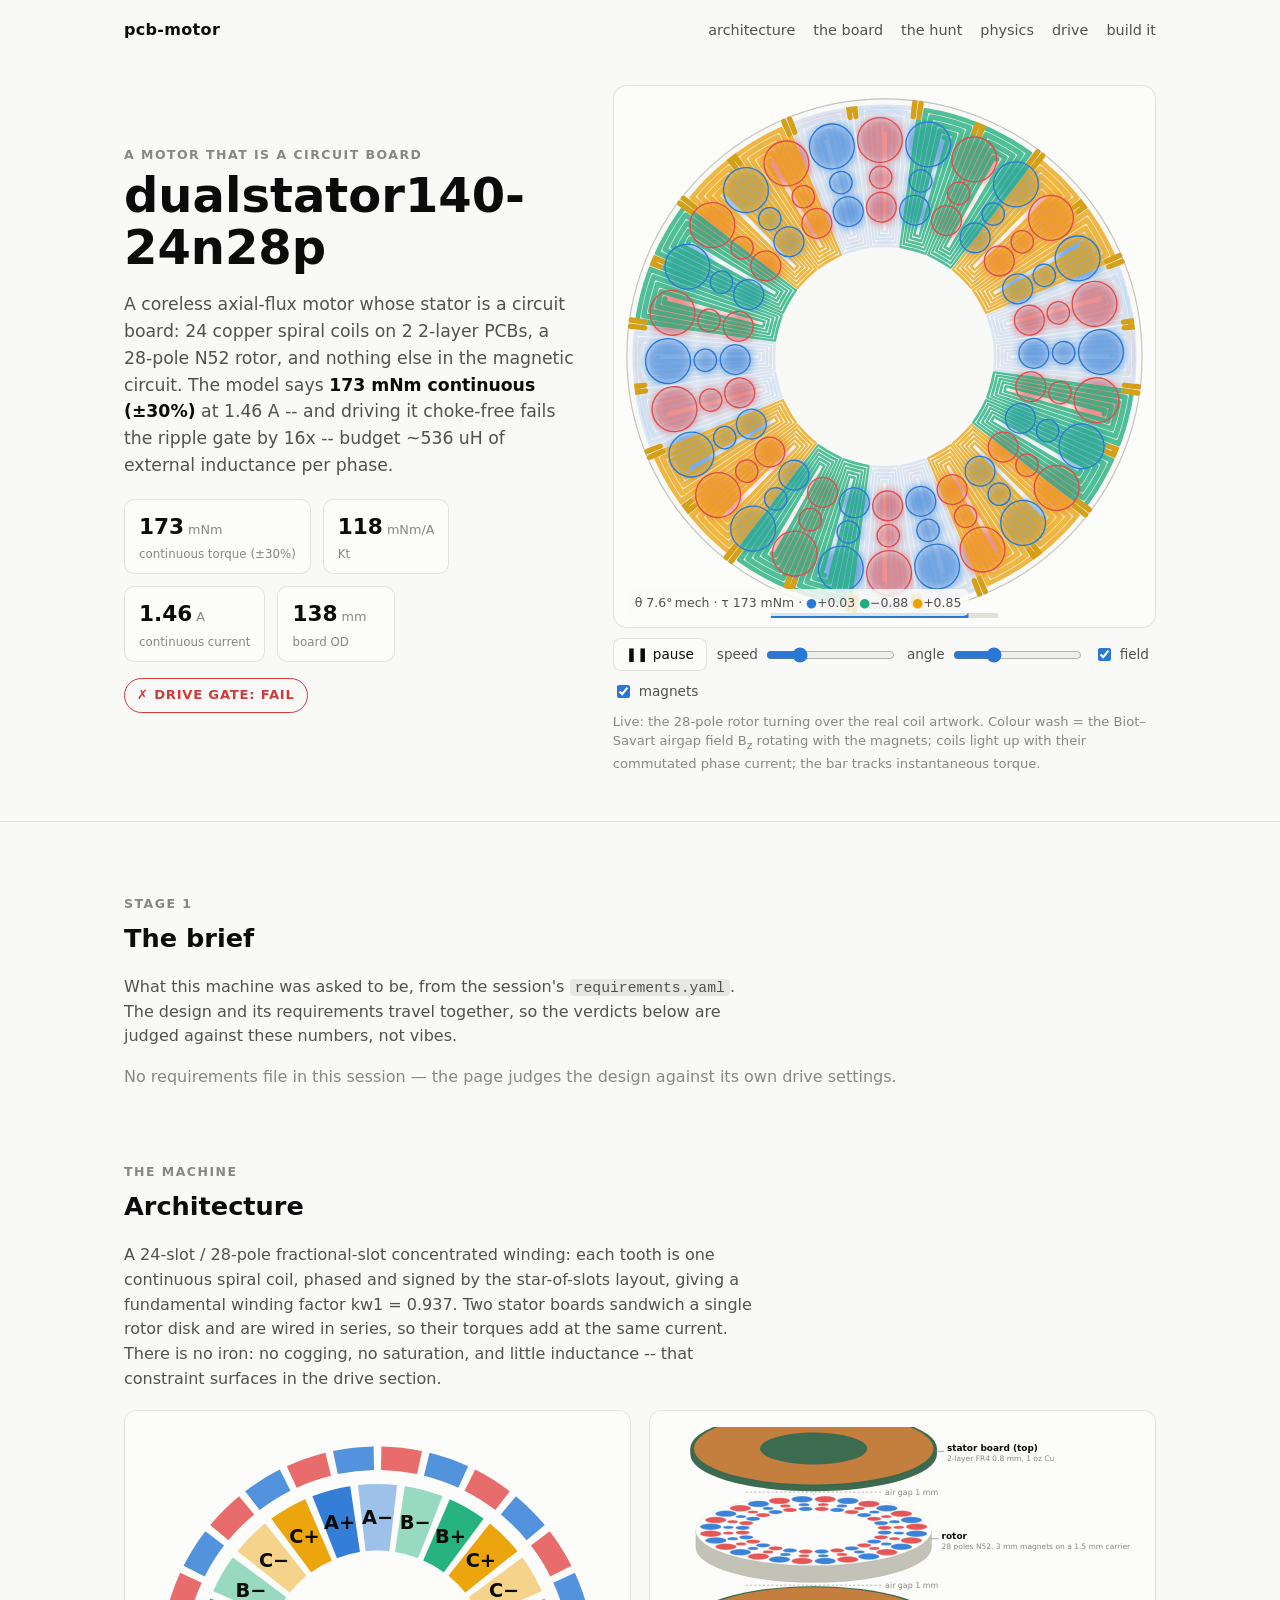
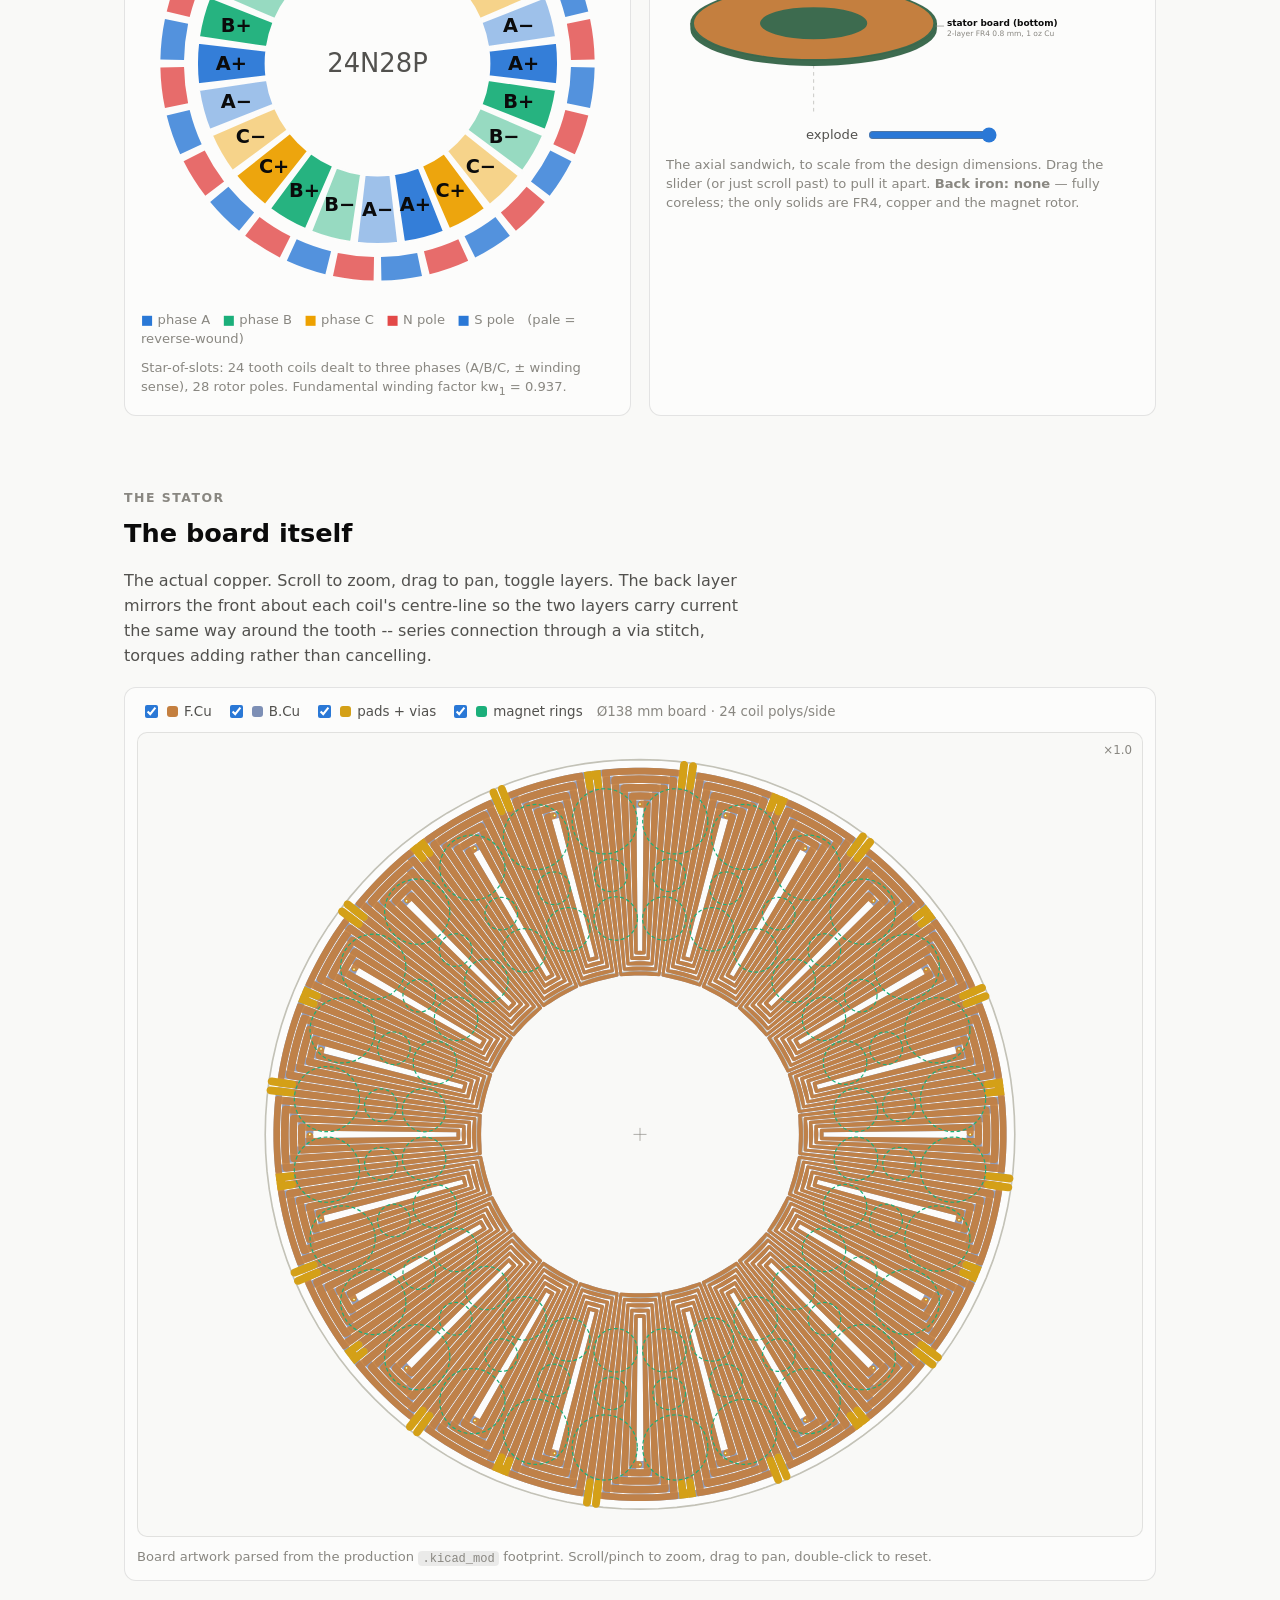
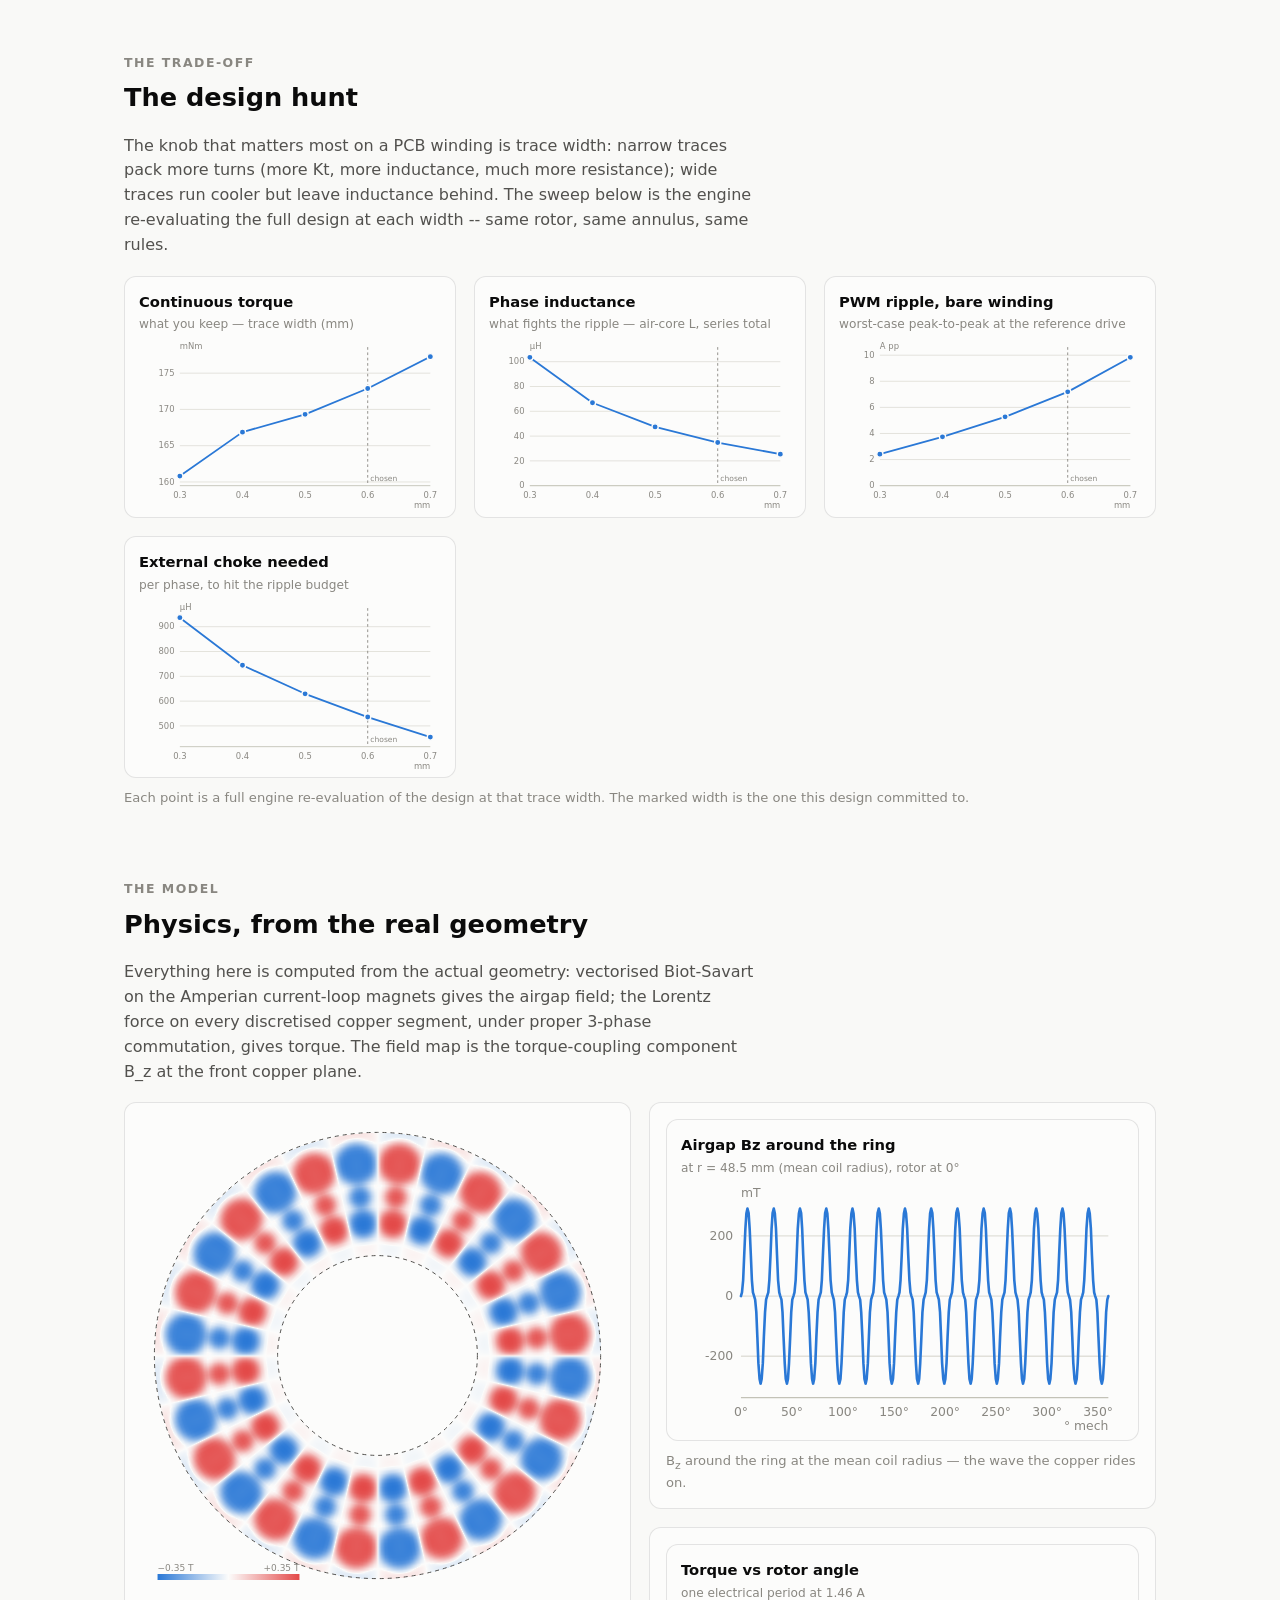
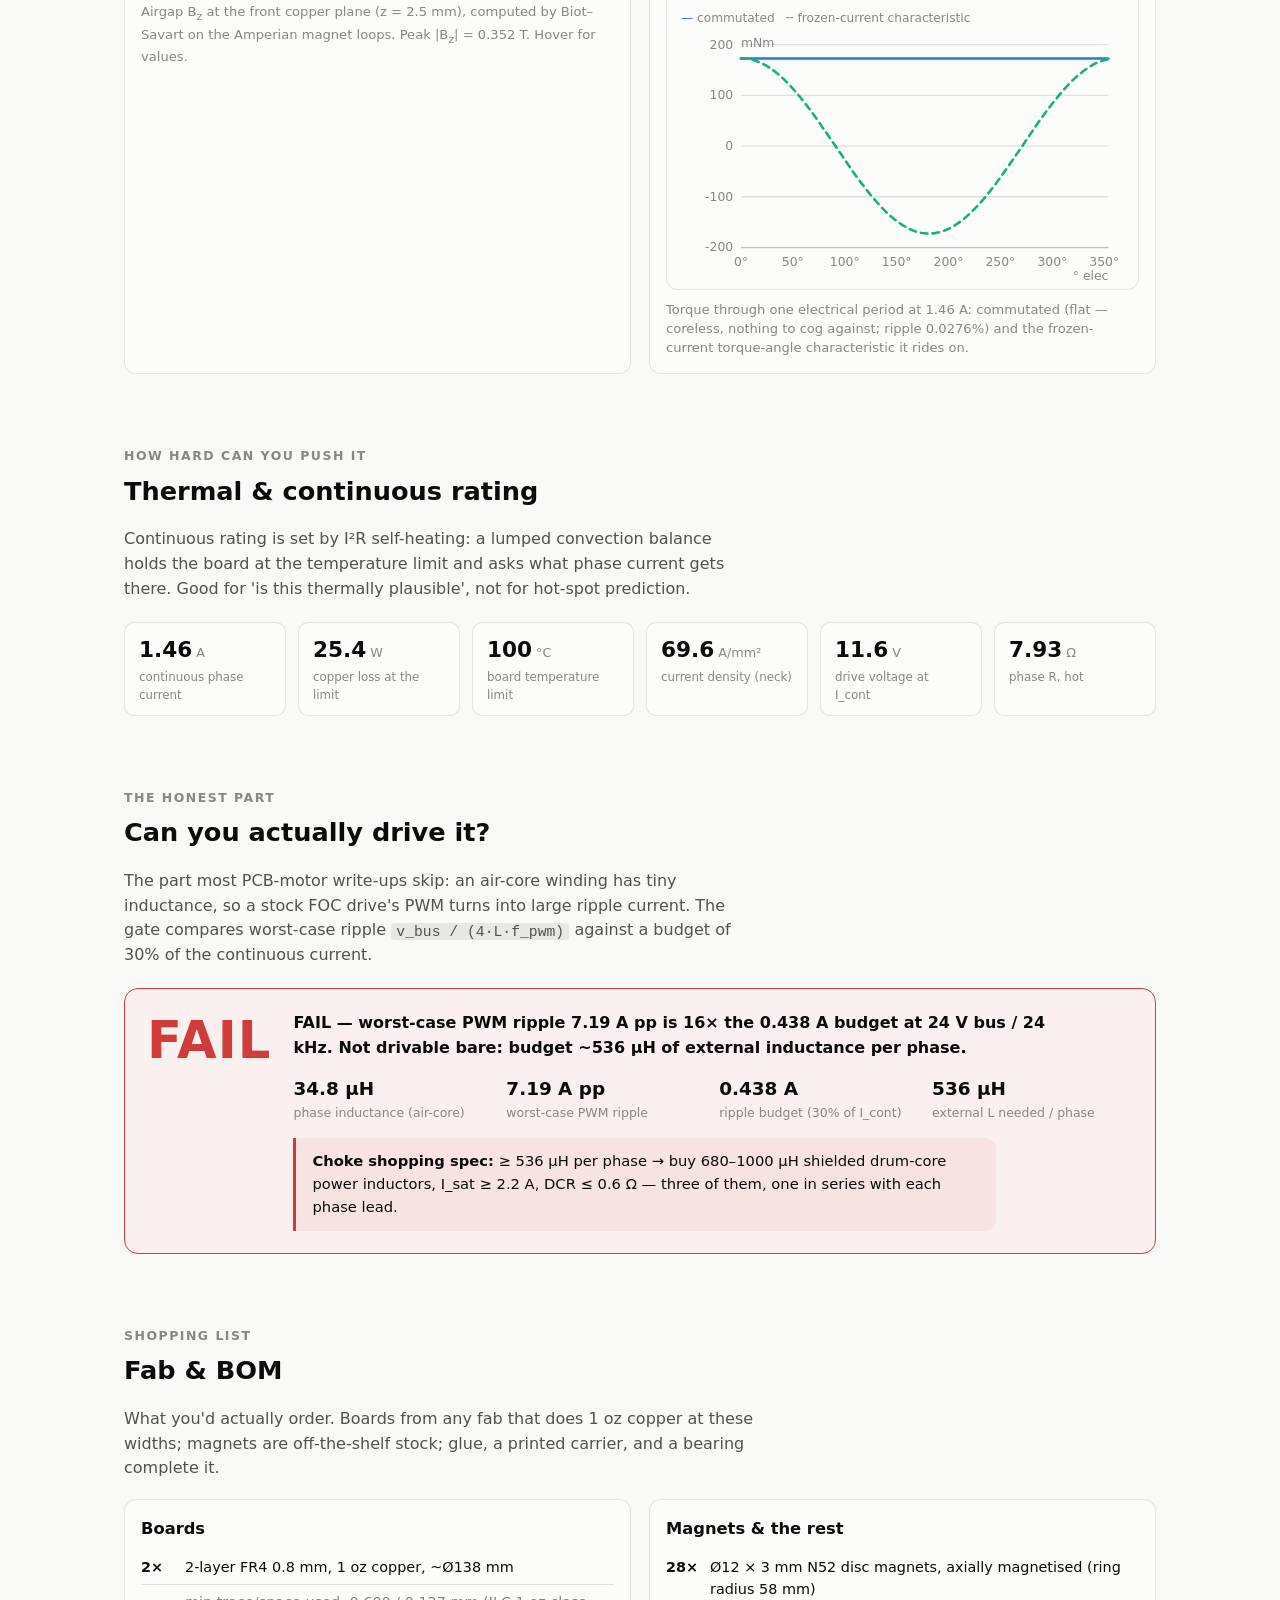
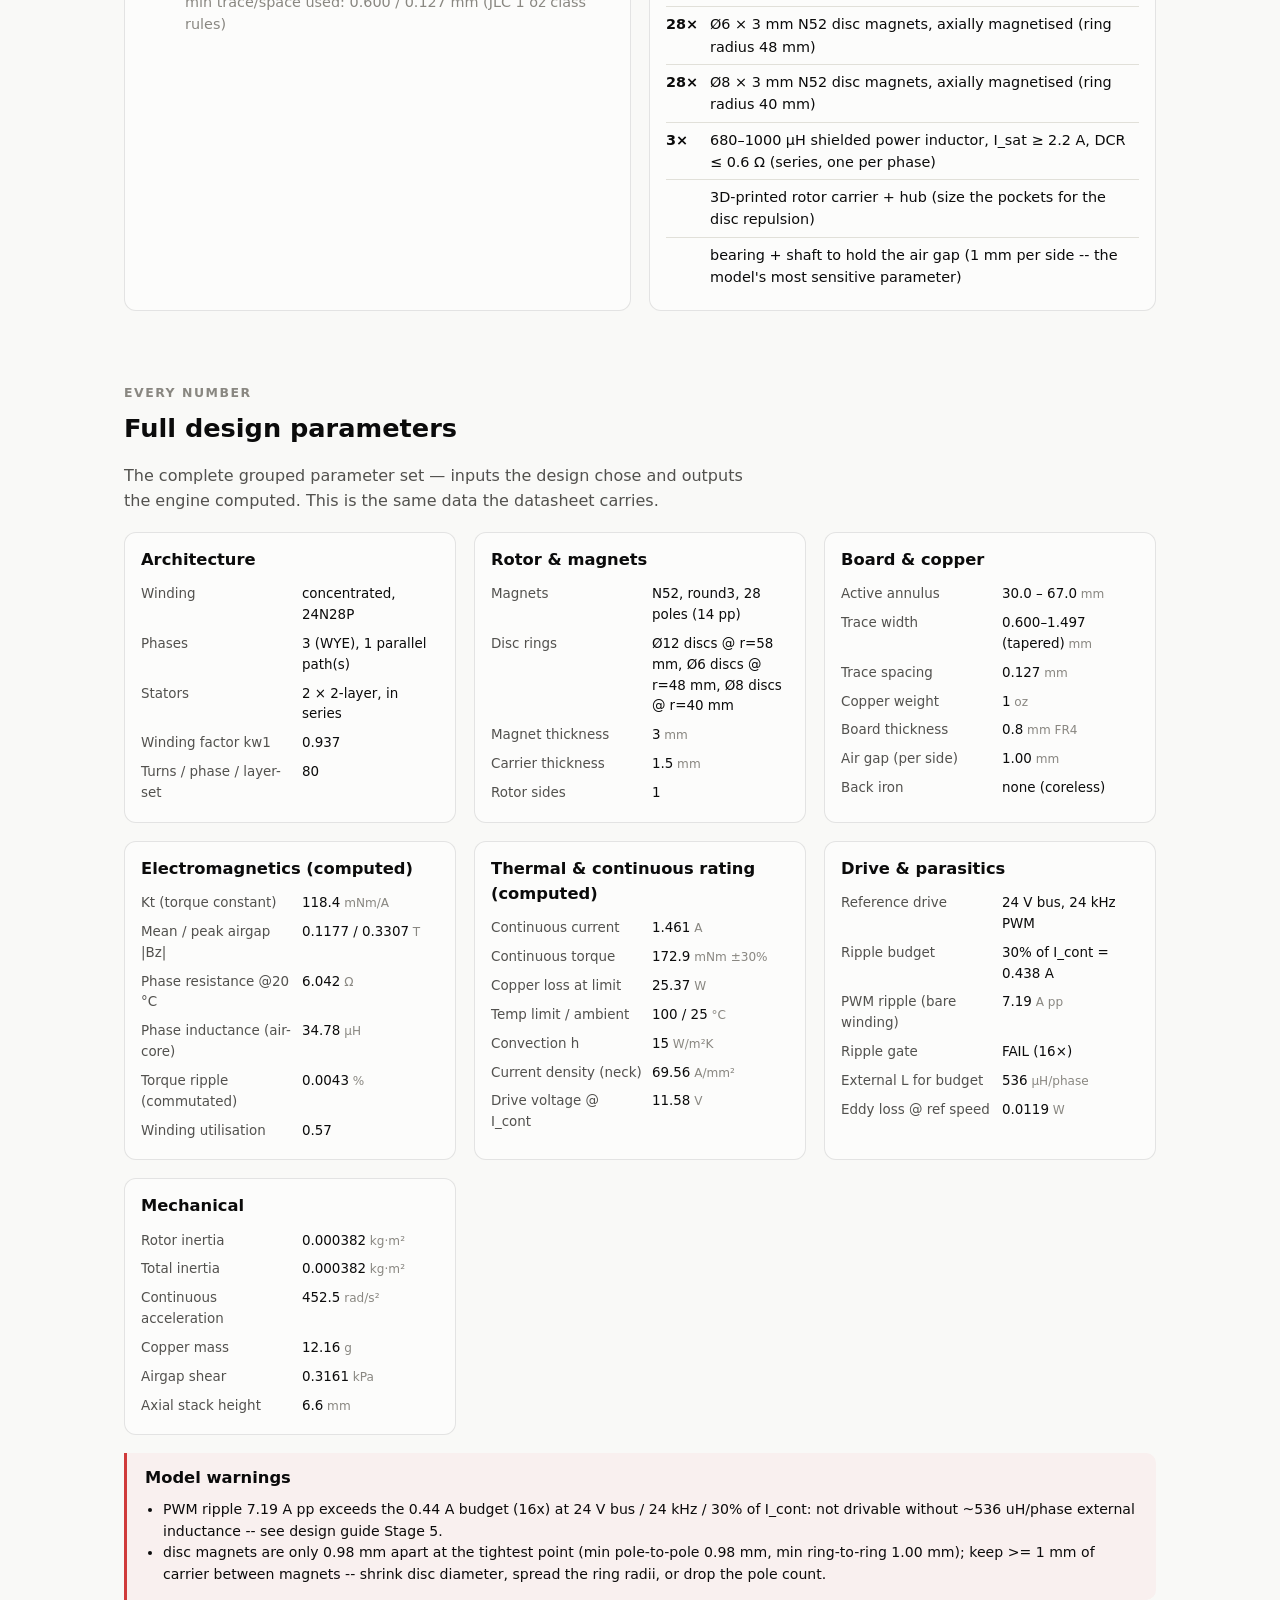
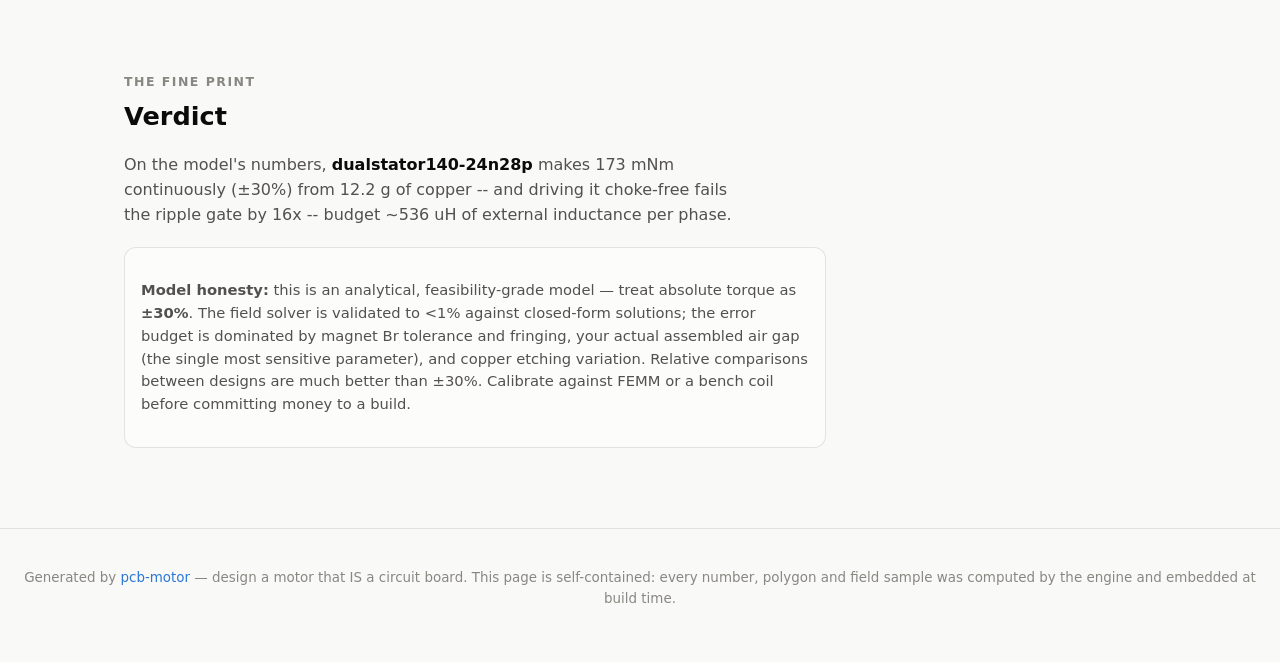
==== commit 586feb1a: "Fix animation phase colours on the routed board (net-name, both layers) The hero animation tinted ea" ====
--- a/examples/dualstator140-24n28p/report.html
+++ b/examples/dualstator140-24n28p/report.html
@@ -465,8 +465,7 @@
   design a motor that IS a circuit board. This page is self-contained: every number,
   polygon and field sample was computed by the engine and embedded at build time.</p>
 </footer>
-<script>
-/* pcb-motor showcase page runtime.
+<script>/* pcb-motor showcase page runtime.
  *
  * Everything renders from the single JSON blob embedded in #motor-data:
  *   - motor animation (canvas): rotor magnets + rotating Biot-Savart field over
@@ -664,9 +663,21 @@
       p.closePath();
       return p;
     }
-    var teeth = {};                            // tooth -> [Path2D]
-    DATA.artwork.fcu.forEach(function (poly) {
-      (teeth[poly.tooth] = teeth[poly.tooth] || []).push(toPath2D(poly.pts));
+    // Each copper poly with the phase it belongs to. Prefer an explicit per-poly
+    // phase (routed boards label every bit of copper by net name); otherwise map
+    // the geometric tooth through the winding layout (clean one-coil-per-tooth
+    // boards). On a clean board the front layer already carries all coils, so we
+    // draw front only; a routed board splits copper across both layers, so we add
+    // the back layer too (its pads are phase-named, hence reliable) for full,
+    // correctly-coloured coverage.
+    function coilPath(poly) {
+      var phase = (poly.phase != null) ? poly.phase
+        : (DATA.layout[poly.tooth] || { phase: poly.tooth % 3 }).phase;
+      return { path: toPath2D(poly.pts), phase: phase };
+    }
+    var coilPaths = DATA.artwork.fcu.map(coilPath);
+    (DATA.artwork.bcu || []).forEach(function (poly) {
+      if (poly.phase != null) coilPaths.push(coilPath(poly));
     });
     var padPaths = DATA.artwork.pads.map(function (p) { return toPath2D(p.pts); });
 
@@ -694,16 +705,15 @@
         ctx.restore();
       }
 
-      // copper, tinted by instantaneous phase current
+      // copper, tinted by instantaneous phase current (hue = phase, opacity =
+      // |current|; the current sign only reverses direction, not brightness)
       var I = phaseCurrents(anim.theta * p);
-      for (var k = 0; k < DATA.meta.slots; k++) {
-        var lay = DATA.layout[k] || { phase: k % 3, sign: 1 };
-        var cur = I[lay.phase] * lay.sign;
-        var rgb = seriesRgb[lay.phase];
-        var a = 0.12 + 0.72 * Math.abs(cur);
+      coilPaths.forEach(function (c) {
+        var rgb = seriesRgb[c.phase];
+        var a = 0.12 + 0.72 * Math.abs(I[c.phase]);
         ctx.fillStyle = "rgba(" + rgb[0] + "," + rgb[1] + "," + rgb[2] + "," + a.toFixed(3) + ")";
-        (teeth[k] || []).forEach(function (path) { ctx.fill(path); });
-      }
+        ctx.fill(c.path);
+      });
       ctx.fillStyle = T.pad;
       padPaths.forEach(function (path) { ctx.fill(path); });
 
@@ -1553,7 +1563,6 @@
     }, 250);
   });
 })();
-
 </script>
 </body>
 </html>
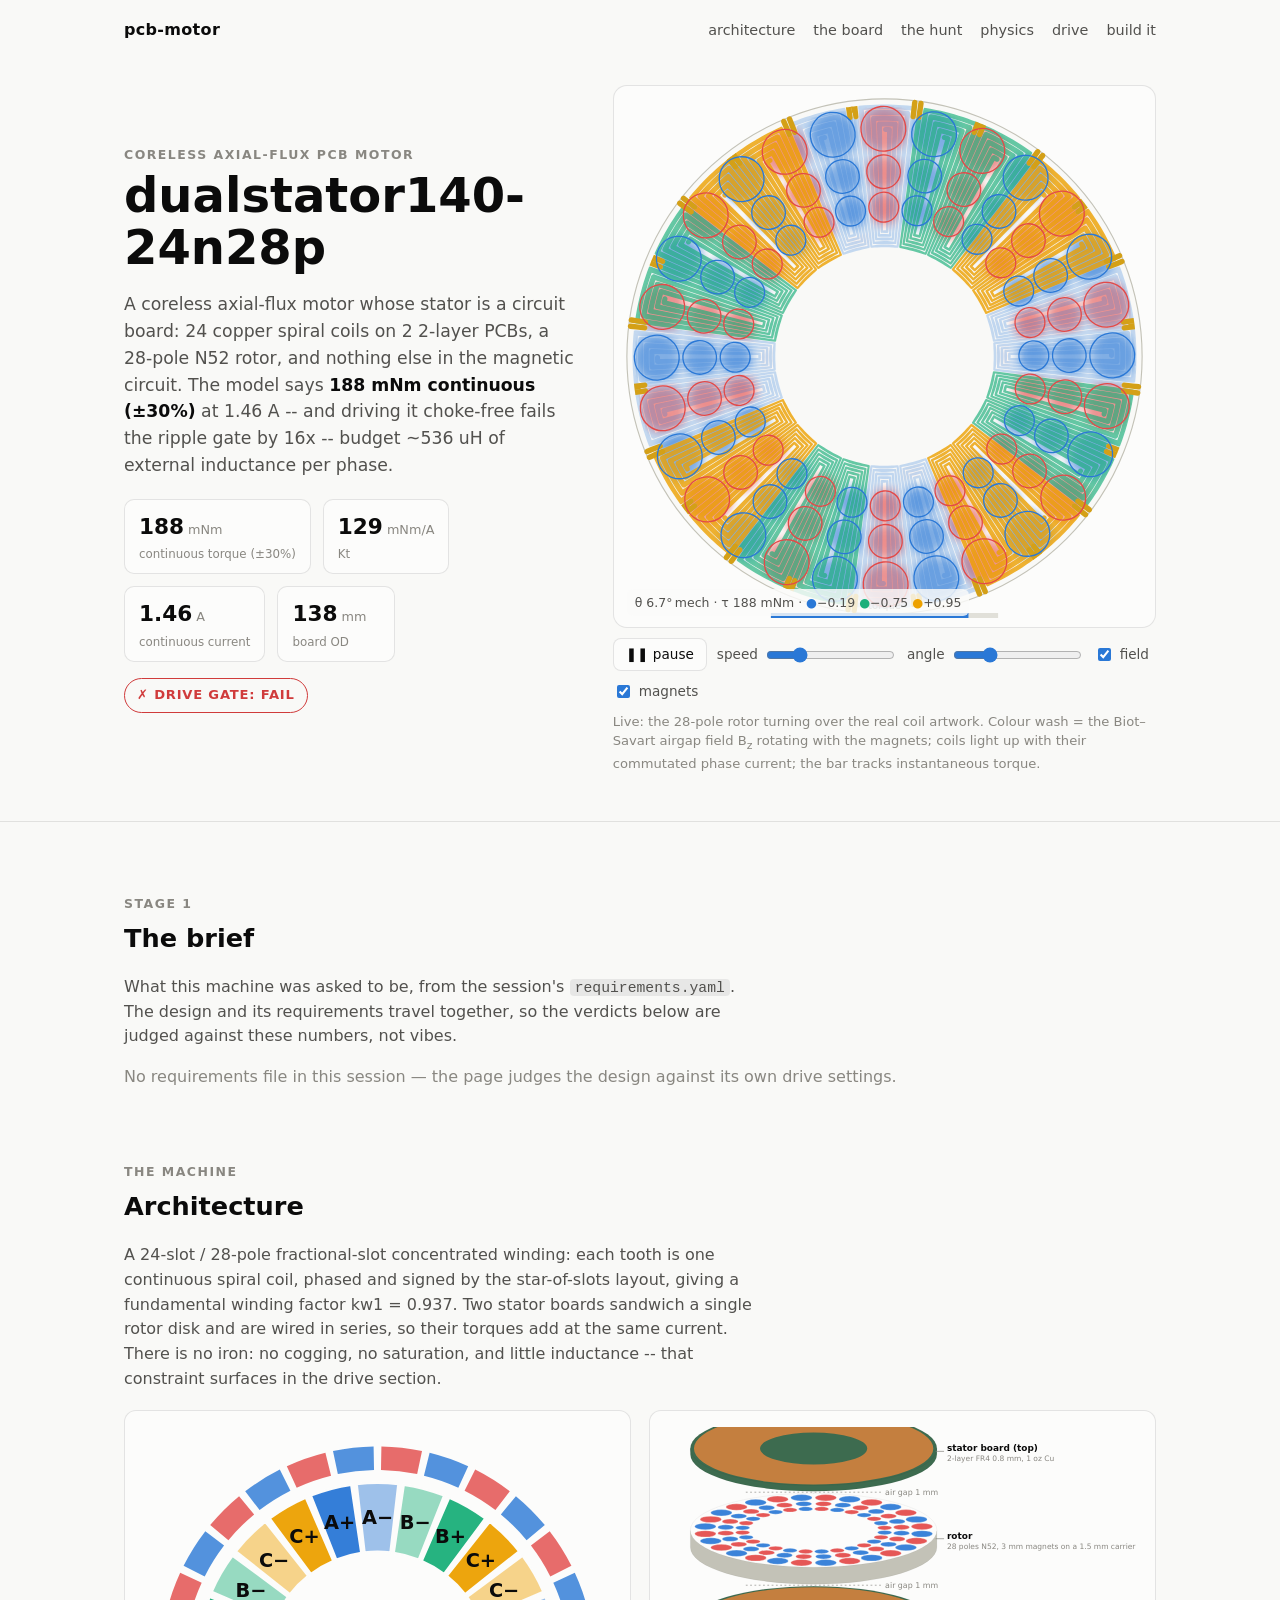
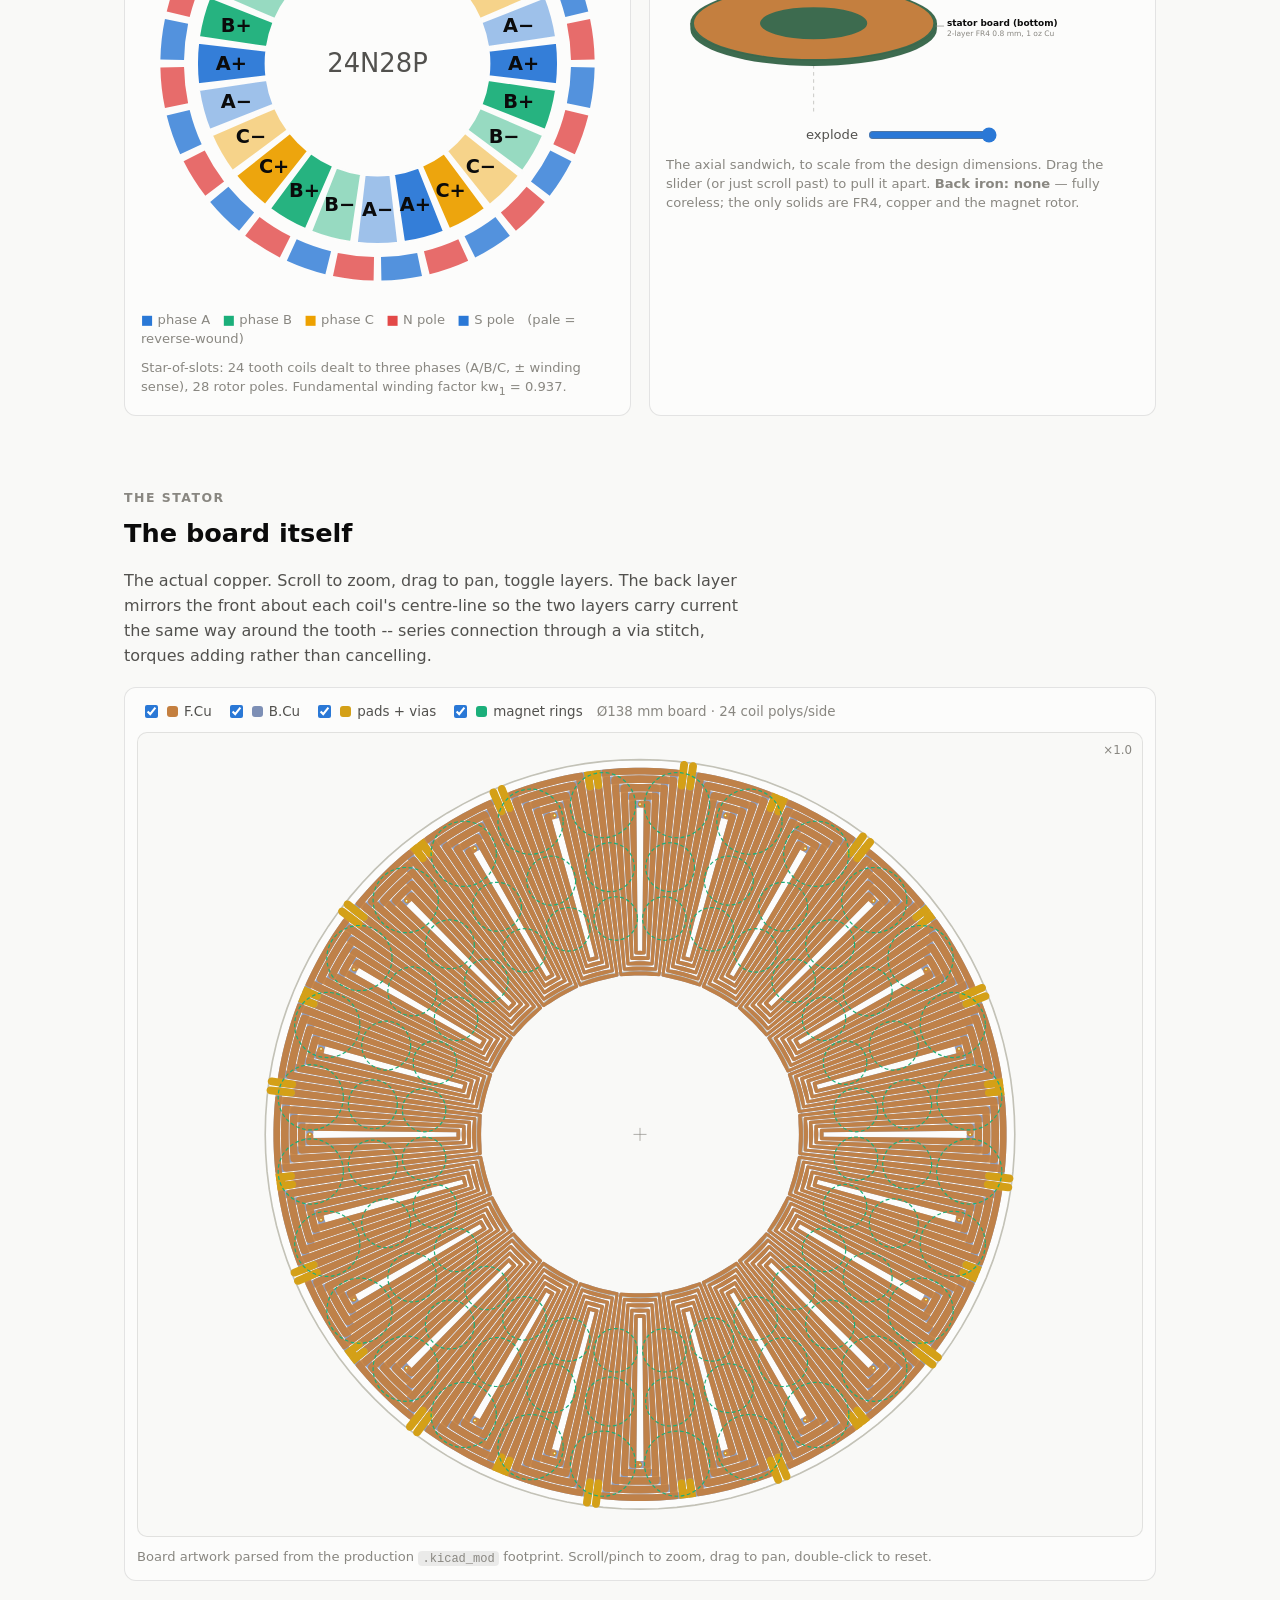
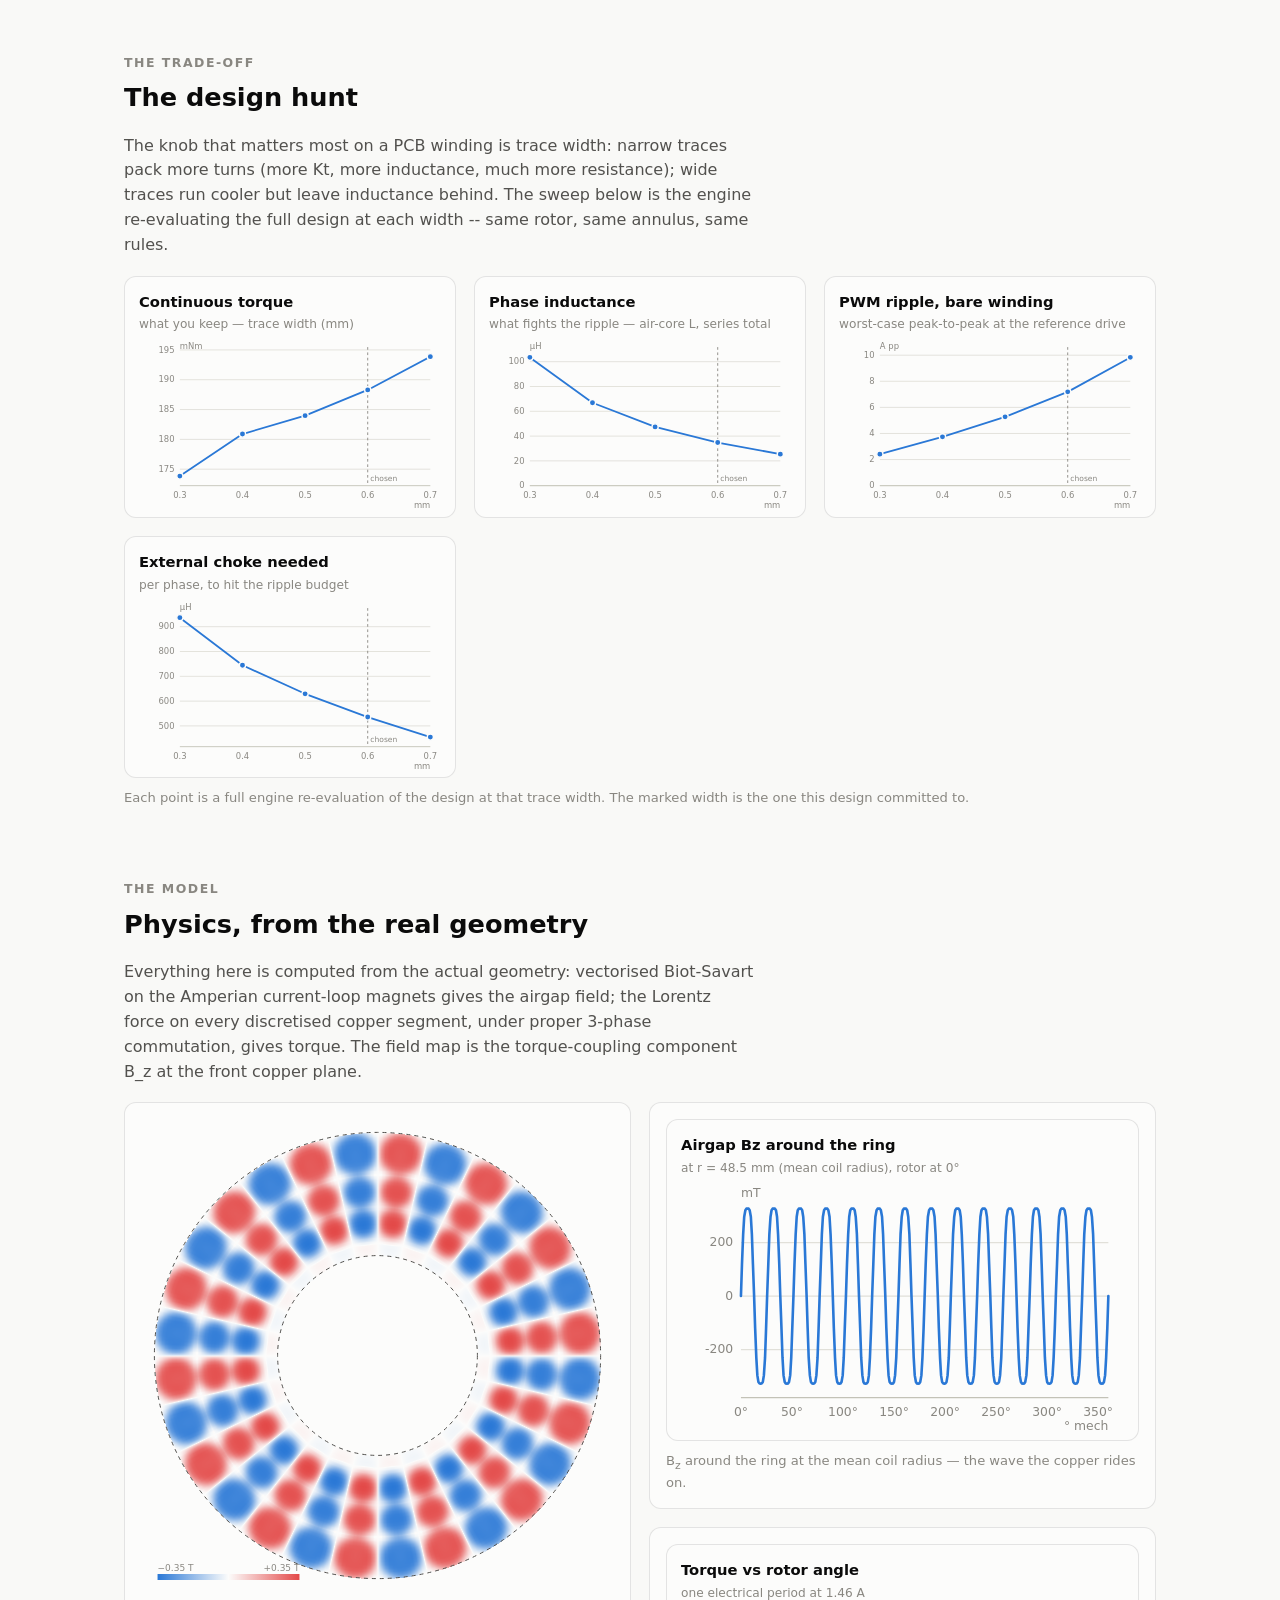
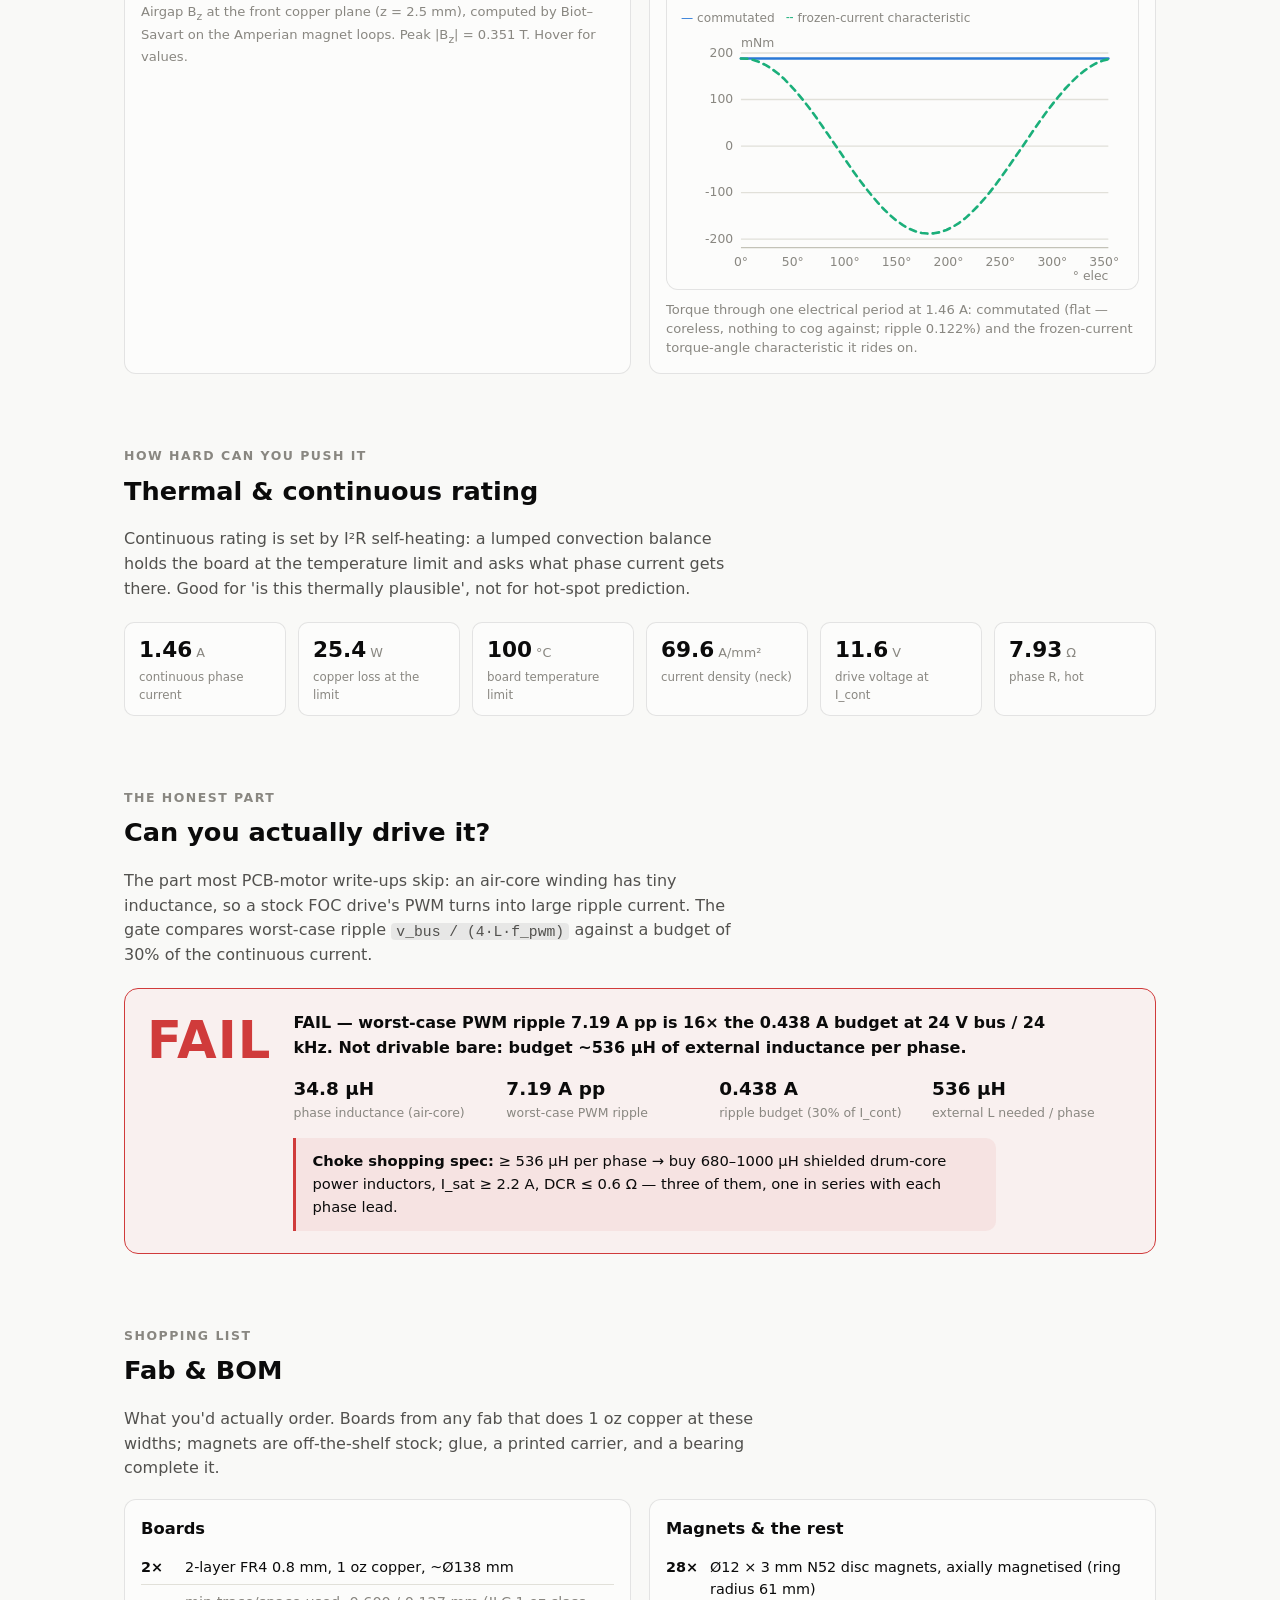
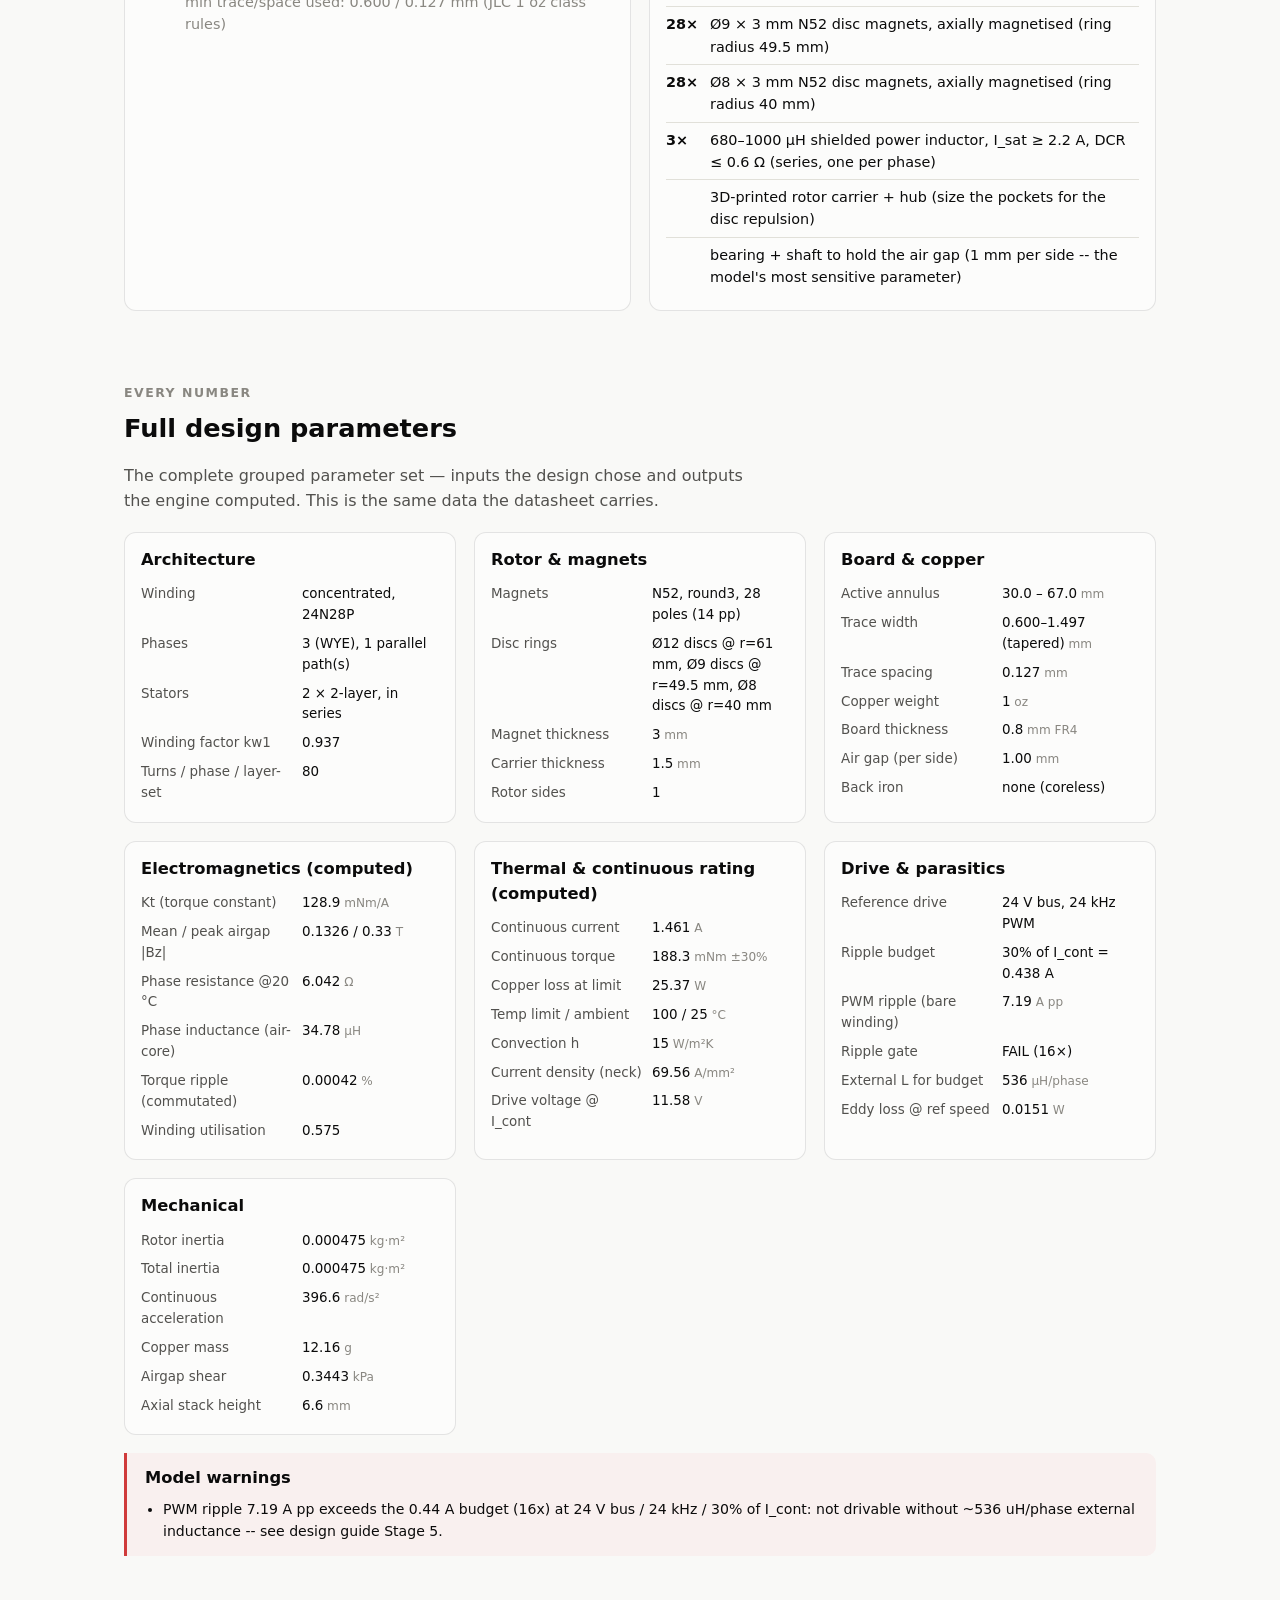
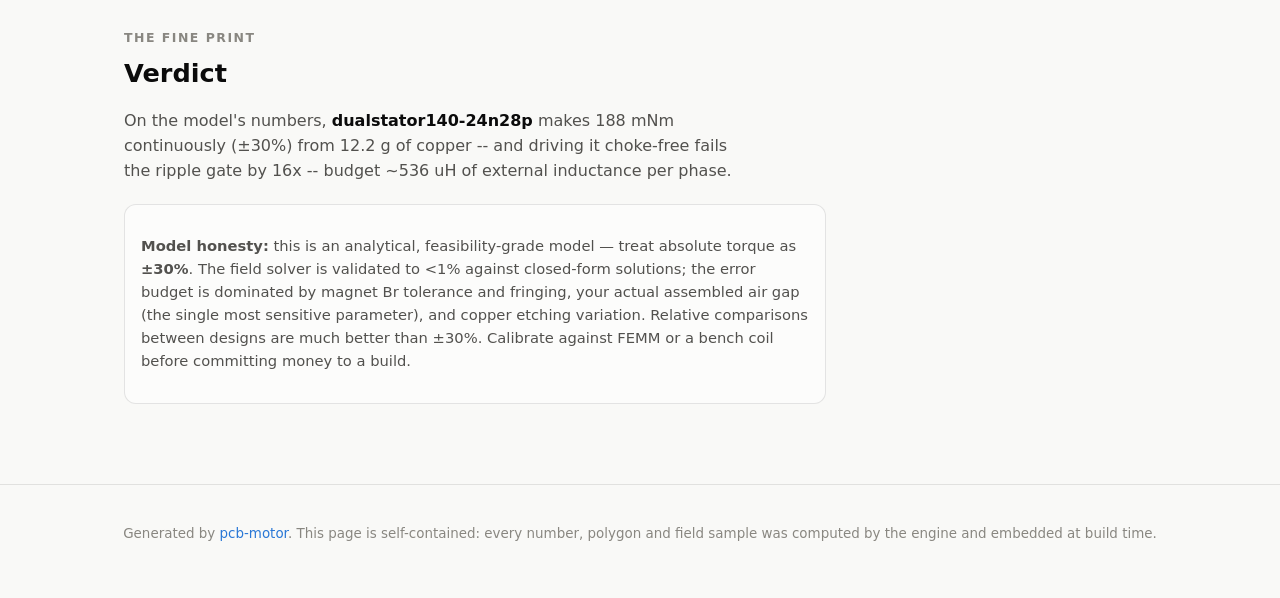
==== commit 824032db: "Plainer tone (drop the "motor that is a circuit board" tagline); sensible 3-ring Tone: the showcase " ====
--- a/examples/dualstator140-24n28p/report.html
+++ b/examples/dualstator140-24n28p/report.html
@@ -331,7 +331,7 @@
 </style>
 </head>
 <body>
-<script id="motor-data" type="application/json">{"meta":{"title":"dualstator140-24n28p","combo":"24N28P","slots":24,"poles":28,"pole_pairs":14,"phases":3,"topology":"concentrated","grade":"N52","n_stators":2,"layers":2,"od_mm":138.0,"session":"dualstator140-24n28p"},"results":{"accel_cont_rad_s2":452.53,"tau_cont_mNm":172.88,"kt_mNm_per_A":118.36,"i_cont_A":1.4607,"j_rotor_kgm2":0.00038203,"j_total_kgm2":0.00038203,"r_phase_20c_ohm":6.0417,"r_phase_hot_ohm":7.9267,"b_gap_mean_T":0.1177,"b_gap_peak_T":0.33075,"copper_loss_W":25.369,"n_turns":80,"conductor_length_m":36.922,"conductor_area_mm2":0.021,"copper_mass_g":12.158,"current_density_A_mm2":69.557,"v_drive_cont_V":11.579,"shear_stress_kPa":0.31614,"torque_density_Nm_kg":14.22,"end_turn_fraction":0.14823,"l_phase_uH":34.776,"pwm_ripple_A_pp":7.1888,"l_ext_uH":535.73,"eddy_loss_W_ref":0.011886,"plate_pull_N":0.0,"rotor_sides":1,"torque_ripple":4.2565e-05,"winding_factor":0.93744,"winding_utilisation":0.57005},"warnings":["PWM ripple 7.19 A pp exceeds the 0.44 A budget (16x) at 24 V bus / 24 kHz / 30% of I_cont: not drivable without ~536 uH/phase external inductance -- see design guide Stage 5.","disc magnets are only 0.98 mm apart at the tightest point (min pole-to-pole 0.98 mm, min ring-to-ring 1.00 mm); keep >= 1 mm of carrier between magnets -- shrink disc diameter, spread the ring radii, or drop the pole count."],"gate":{"passed":false,"ripple_pp":7.1888,"budget_a":0.43821,"factor":16.4,"l_phase_uH":34.776,"l_ext_uH":535.73,"v_bus":24.0,"f_pwm_khz":24.0,"ripple_frac":0.3,"statement":"FAIL \u2014 worst-case PWM ripple 7.19 A pp is 16\u00d7 the 0.438 A budget at 24 V bus / 24 kHz. Not drivable bare: budget ~536 \u00b5H of external inductance per phase."},"layout":[{"phase":0,"sign":1},{"phase":0,"sign":-1},{"phase":2,"sign":-1},{"phase":2,"sign":1},{"phase":1,"sign":1},{"phase":1,"sign":-1},{"phase":0,"sign":-1},{"phase":0,"sign":1},{"phase":2,"sign":1},{"phase":2,"sign":-1},{"phase":1,"sign":-1},{"phase":1,"sign":1},{"phase":0,"sign":1},{"phase":0,"sign":-1},{"phase":2,"sign":-1},{"phase":2,"sign":1},{"phase":1,"sign":1},{"phase":1,"sign":-1},{"phase":0,"sign":-1},{"phase":0,"sign":1},{"phase":2,"sign":1},{"phase":2,"sign":-1},{"phase":1,"sign":-1},{"phase":1,"sign":1}],"artwork":{"units":"mm","source":"kicad_mod","fcu":[{"tooth":0,"pts":[[29.184,-2.593],[29.191,-1.93],[29.238,-0.965],[29.254,0.0],[29.231,1.158],[29.177,2.123],[29.158,2.978],[29.124,3.505],[29.135,3.59],[29.17,3.668],[29.226,3.732],[29.322,3.786],[29.943,3.856],[66.443,8.663],[66.585,8.666],[66.726,8.641],[66.859,8.589],[66.948,8.534],[67.079,7.439],[67.204,6.203],[67.307,4.965],[67.387,3.725],[67.444,2.484],[67.479,1.242],[67.485,-0.828],[67.444,-2.484],[67.387,-3.725],[67.275,-5.378],[67.135,-6.909],[66.982,-6.997],[66.776,-7.05],[66.633,-7.051],[66.434,-7.032],[30.379,-3.171],[30.296,-3.151],[30.202,-3.089],[30.139,-2.995],[30.118,-2.913],[30.143,-2.151],[30.136,-1.279],[30.161,0.098],[30.127,1.476],[30.128,2.347],[30.106,2.886],[30.119,2.973],[30.157,3.052],[30.217,3.117],[30.321,3.171],[30.542,3.184],[65.038,6.88],[65.177,6.879],[65.378,6.827],[65.556,6.72],[65.654,6.621],[65.731,6.505],[65.8,6.309],[65.897,5.234],[65.994,3.825],[66.061,2.416],[66.094,1.203],[66.104,-0.209],[66.08,-1.821],[66.026,-3.233],[65.941,-4.644],[65.918,-4.781],[65.869,-4.91],[65.75,-5.081],[65.587,-5.21],[65.393,-5.285],[65.254,-5.303],[64.986,-5.288],[31.386,-2.512],[31.299,-2.493],[31.2,-2.43],[31.146,-2.361],[31.109,-2.25],[31.117,-1.511],[31.087,-0.476],[31.084,0.666],[31.106,1.512],[31.098,2.222],[31.125,2.339],[31.174,2.415],[31.243,2.474],[31.326,2.51],[63.693,5.174],[63.892,5.139],[64.072,5.047],[64.174,4.958],[64.257,4.851],[64.338,4.665],[64.361,4.532],[64.422,3.546],[64.496,1.768],[64.517,0.583],[64.517,-0.603],[64.489,-1.983],[64.445,-3.039],[64.387,-3.233],[64.276,-3.401],[64.119,-3.531],[63.932,-3.609],[63.798,-3.629],[63.531,-3.62],[32.402,-1.807],[32.312,-1.789],[32.207,-1.727],[32.149,-1.656],[32.107,-1.542],[32.106,-0.972],[32.064,-0.099],[32.062,0.296],[32.094,0.973],[32.098,1.512],[32.117,1.604],[32.181,1.71],[32.281,1.784],[32.371,1.81],[32.564,1.812],[62.272,3.54],[62.465,3.501],[62.638,3.407],[62.777,3.268],[62.869,3.093],[62.906,2.9],[62.954,1.539],[62.973,-0.016],[62.953,-1.442],[62.925,-1.57],[62.872,-1.69],[62.752,-1.845],[62.59,-1.96],[62.403,-2.022],[62.073,-2.028],[33.426,-1.055],[33.332,-1.039],[33.222,-0.977],[33.144,-0.877],[33.11,-0.755],[33.118,-0.622],[33.082,0.181],[33.111,0.788],[33.142,0.879],[33.197,0.958],[33.302,1.031],[33.395,1.056],[60.781,1.979],[60.909,1.97],[61.09,1.909],[61.197,1.841],[61.329,1.702],[61.391,1.591],[61.431,1.469],[61.446,1.343],[61.436,1.215],[61.463,1.028],[61.46,0.222],[61.412,0.032],[61.312,-0.136],[61.219,-0.228],[61.051,-0.329],[60.861,-0.377],[60.665,-0.367],[60.481,-0.301],[60.323,-0.184],[60.24,-0.083],[60.179,0.032],[60.141,0.158],[60.128,0.288],[60.128,0.67],[33.783,0.414],[33.8,0.001],[33.774,-0.411],[61.626,-0.682],[61.626,0.747],[61.592,2.178],[32.757,1.198],[32.834,0.339],[32.837,-0.099],[32.777,-0.939],[32.747,-1.195],[63.101,-2.227],[63.135,-0.782],[63.135,0.765],[63.098,2.312],[63.028,3.757],[31.744,1.935],[31.78,1.686],[31.858,0.875],[31.871,0.681],[31.878,-0.096],[31.86,-0.719],[31.79,-1.491],[31.734,-1.932],[64.572,-3.845],[64.628,-2.77],[64.667,-1.586],[64.686,-0.401],[64.682,0.784],[64.657,1.968],[64.61,3.152],[64.541,4.335],[64.46,5.411],[30.742,2.625],[30.812,2.146],[30.885,1.51],[30.916,0.707],[30.924,-0.099],[30.894,-1.309],[30.801,-2.144],[30.731,-2.622],[66.04,-5.538],[66.156,-3.907],[66.23,-2.338],[66.267,-0.768],[66.267,0.803],[66.229,2.373],[66.154,3.942],[66.042,5.509],[65.886,7.139],[29.747,3.268],[29.827,2.795],[29.914,2.174],[29.97,1.186],[29.994,-0.001],[29.977,-0.991],[29.928,-1.976],[29.816,-2.793],[29.736,-3.267],[63.832,-6.916],[64.098,-6.951],[64.16,-6.971],[64.019,-6.989],[63.832,-7.073],[63.724,-7.158],[63.598,-7.32],[63.543,-7.446],[63.513,-7.58],[63.51,-7.717],[63.534,-7.852],[63.584,-7.98],[63.658,-8.096],[63.753,-8.195],[63.866,-8.273],[63.983,-8.325],[63.933,-8.329],[63.667,-8.3],[29.382,-3.789],[29.279,-3.755],[29.213,-3.704],[29.154,-3.612],[29.135,-3.506],[29.184,-2.593]]},{"tooth":1,"pts":[[27.518,10.058],[27.697,9.419],[27.992,8.499],[28.257,7.571],[28.534,6.447],[28.733,5.501],[28.936,4.67],[29.039,4.152],[29.071,4.073],[29.126,4.007],[29.197,3.959],[29.303,3.932],[29.92,4.025],[66.421,8.829],[66.559,8.863],[66.689,8.924],[66.804,9.008],[66.875,9.085],[66.718,10.176],[66.52,11.402],[66.299,12.625],[66.055,13.843],[65.789,15.056],[65.501,16.265],[64.971,18.266],[64.503,19.855],[64.127,21.039],[63.591,22.607],[63.059,24.049],[62.889,24.095],[62.676,24.092],[62.538,24.056],[62.35,23.986],[28.523,10.926],[28.448,10.885],[28.374,10.8],[28.337,10.694],[28.338,10.609],[28.559,9.879],[28.778,9.035],[29.158,7.711],[29.482,6.372],[29.709,5.53],[29.827,5.005],[29.862,4.924],[29.92,4.857],[29.994,4.81],[30.108,4.784],[30.326,4.829],[64.602,10.188],[64.736,10.224],[64.918,10.326],[65.062,10.477],[65.13,10.597],[65.174,10.729],[65.19,10.937],[65.006,12.0],[64.735,13.386],[64.435,14.764],[64.153,15.944],[63.798,17.311],[63.357,18.862],[62.939,20.211],[62.492,21.553],[62.434,21.679],[62.354,21.791],[62.195,21.925],[62.003,22.007],[61.797,22.03],[61.658,22.011],[61.403,21.927],[29.666,10.549],[29.588,10.509],[29.508,10.423],[29.473,10.342],[29.466,10.225],[29.665,9.513],[29.905,8.506],[30.197,7.401],[30.437,6.59],[30.613,5.903],[30.67,5.796],[30.737,5.735],[30.819,5.696],[30.908,5.683],[62.861,11.487],[63.045,11.573],[63.195,11.708],[63.271,11.821],[63.323,11.945],[63.353,12.146],[63.34,12.28],[63.145,13.249],[62.756,14.985],[62.47,16.135],[62.163,17.281],[61.779,18.607],[61.463,19.615],[61.357,19.787],[61.205,19.921],[61.02,20.006],[60.819,20.033],[60.685,20.018],[60.429,19.94],[30.83,10.131],[30.748,10.091],[30.663,10.004],[30.625,9.92],[30.614,9.799],[30.76,9.249],[30.945,8.395],[31.047,8.012],[31.253,7.366],[31.396,6.847],[31.437,6.763],[31.527,6.677],[31.643,6.632],[31.737,6.63],[31.923,6.678],[61.066,12.697],[61.242,12.785],[61.386,12.921],[61.483,13.092],[61.527,13.284],[61.513,13.48],[61.208,14.807],[60.823,16.314],[60.435,17.686],[60.374,17.803],[60.293,17.905],[60.136,18.024],[59.95,18.093],[59.754,18.105],[59.433,18.025],[32.014,9.67],[31.928,9.63],[31.837,9.542],[31.788,9.426],[31.786,9.299],[31.829,9.172],[32.002,8.387],[32.187,7.808],[32.24,7.728],[32.314,7.667],[32.434,7.624],[32.53,7.623],[59.222,13.819],[59.343,13.862],[59.502,13.967],[59.588,14.061],[59.679,14.229],[59.711,14.353],[59.718,14.48],[59.7,14.606],[59.657,14.727],[59.635,14.915],[59.423,15.692],[59.328,15.864],[59.187,16.0],[59.074,16.065],[58.886,16.119],[58.69,16.116],[58.503,16.056],[58.342,15.944],[58.22,15.791],[58.166,15.672],[58.136,15.544],[58.132,15.413],[58.153,15.284],[58.252,14.915],[32.739,8.344],[32.648,8.747],[32.517,9.139],[59.35,16.609],[59.719,15.229],[60.057,13.837],[31.951,7.321],[31.803,8.17],[31.692,8.595],[31.417,9.39],[31.321,9.63],[60.374,18.482],[60.782,17.096],[61.182,15.602],[61.546,14.098],[61.853,12.684],[31.163,6.347],[31.133,6.597],[30.999,7.4],[30.961,7.591],[30.767,8.343],[30.589,8.94],[30.32,9.668],[30.152,10.079],[61.377,20.426],[61.708,19.403],[62.054,18.269],[62.378,17.129],[62.681,15.984],[62.963,14.833],[63.224,13.677],[63.464,12.517],[63.664,11.457],[30.374,5.421],[30.317,5.902],[30.223,6.535],[30.045,7.319],[29.844,8.1],[29.503,9.26],[29.196,10.043],[29.005,10.486],[62.356,22.442],[62.891,20.897],[63.368,19.4],[63.81,17.893],[64.217,16.376],[64.587,14.849],[64.921,13.314],[65.218,11.771],[65.489,10.156],[29.579,4.542],[29.534,5.02],[29.457,5.643],[29.256,6.611],[28.971,7.764],[28.699,8.716],[28.396,9.655],[28.077,10.415],[27.877,10.851],[59.867,23.202],[60.115,23.304],[60.169,23.339],[60.029,23.32],[59.826,23.353],[59.7,23.407],[59.536,23.531],[59.45,23.638],[59.387,23.76],[59.349,23.892],[59.337,24.029],[59.352,24.165],[59.394,24.296],[59.46,24.416],[59.548,24.521],[59.649,24.601],[59.599,24.592],[59.349,24.496],[27.4,11.264],[27.309,11.205],[27.259,11.139],[27.226,11.035],[27.235,10.927],[27.518,10.058]]},{"tooth":2,"pts":[[23.978,16.838],[24.315,16.267],[24.838,15.455],[25.334,14.627],[25.894,13.613],[26.33,12.75],[26.741,12.0],[26.975,11.526],[27.027,11.458],[27.096,11.408],[27.177,11.381],[27.286,11.382],[27.859,11.632],[61.873,25.719],[61.998,25.788],[62.107,25.88],[62.196,25.992],[62.245,26.084],[61.811,27.097],[61.302,28.23],[60.772,29.354],[60.222,30.468],[59.651,31.571],[59.059,32.663],[58.03,34.46],[57.166,35.873],[56.496,36.92],[55.573,38.295],[54.686,39.551],[54.509,39.551],[54.305,39.493],[54.181,39.422],[54.018,39.307],[24.723,17.936],[24.662,17.877],[24.612,17.776],[24.604,17.663],[24.627,17.582],[25.029,16.934],[25.459,16.175],[26.169,14.995],[26.828,13.785],[27.265,13.031],[27.515,12.554],[27.57,12.485],[27.643,12.436],[27.727,12.409],[27.844,12.414],[28.042,12.513],[59.764,26.561],[59.884,26.631],[60.033,26.776],[60.133,26.959],[60.168,27.093],[60.177,27.232],[60.139,27.436],[59.686,28.416],[59.065,29.685],[58.418,30.938],[57.84,32.005],[57.143,33.234],[56.316,34.617],[55.563,35.813],[54.785,36.993],[54.696,37.1],[54.589,37.187],[54.401,37.275],[54.195,37.305],[53.989,37.274],[53.86,37.22],[53.635,37.072],[25.925,17.868],[25.86,17.808],[25.805,17.705],[25.792,17.617],[25.816,17.503],[26.192,16.867],[26.684,15.956],[27.252,14.965],[27.694,14.243],[28.042,13.625],[28.124,13.537],[28.205,13.495],[28.294,13.479],[28.384,13.489],[57.746,27.365],[57.901,27.496],[58.012,27.666],[58.055,27.793],[58.074,27.927],[58.051,28.129],[58.004,28.256],[57.564,29.141],[56.739,30.716],[56.165,31.754],[55.572,32.781],[54.858,33.962],[54.292,34.854],[54.145,34.993],[53.964,35.083],[53.763,35.117],[53.562,35.092],[53.436,35.042],[53.209,34.901],[27.157,17.766],[27.088,17.705],[27.029,17.599],[27.014,17.509],[27.035,17.389],[27.318,16.895],[27.718,16.118],[27.915,15.774],[28.281,15.204],[28.554,14.739],[28.616,14.669],[28.725,14.609],[28.848,14.596],[28.939,14.618],[29.107,14.713],[55.699,28.07],[55.847,28.2],[55.95,28.368],[56.0,28.559],[55.993,28.755],[55.928,28.942],[55.29,30.144],[54.528,31.5],[53.798,32.725],[53.71,32.822],[53.604,32.899],[53.422,32.974],[53.225,32.993],[53.032,32.953],[52.743,32.793],[28.421,17.627],[28.347,17.566],[28.283,17.457],[28.265,17.332],[28.296,17.209],[28.37,17.098],[28.741,16.384],[29.069,15.873],[29.141,15.809],[29.229,15.769],[29.356,15.759],[29.449,15.783],[53.628,28.676],[53.733,28.749],[53.86,28.891],[53.919,29.005],[53.963,29.19],[53.962,29.318],[53.936,29.443],[53.885,29.56],[53.813,29.666],[53.743,29.841],[53.337,30.537],[53.201,30.678],[53.03,30.773],[52.903,30.807],[52.707,30.811],[52.519,30.757],[52.354,30.651],[52.227,30.501],[52.149,30.321],[52.128,30.192],[52.132,30.061],[52.162,29.934],[52.216,29.814],[52.407,29.483],[29.464,16.533],[29.272,16.899],[29.044,17.244],[53.029,31.404],[53.743,30.166],[54.429,28.91],[28.968,15.341],[28.604,16.123],[28.388,16.505],[27.916,17.202],[27.762,17.408],[53.534,33.479],[54.286,32.245],[55.059,30.905],[55.8,29.547],[56.463,28.26],[28.459,14.197],[28.365,14.43],[28.027,15.171],[27.941,15.346],[27.559,16.022],[27.232,16.552],[26.785,17.186],[26.516,17.54],[53.999,35.616],[54.584,34.713],[55.211,33.707],[55.819,32.69],[56.408,31.662],[56.979,30.624],[57.53,29.575],[58.062,28.516],[58.529,27.544],[27.936,13.098],[27.757,13.548],[27.502,14.135],[27.127,14.845],[26.731,15.548],[26.101,16.58],[25.602,17.257],[25.303,17.636],[54.423,37.816],[55.339,36.462],[56.188,35.14],[57.005,33.799],[57.79,32.438],[58.543,31.059],[59.263,29.663],[59.949,28.25],[60.629,26.76],[27.396,12.043],[27.229,12.493],[26.993,13.074],[26.548,13.958],[25.975,14.998],[25.466,15.847],[24.93,16.675],[24.425,17.327],[24.119,17.697],[51.822,37.906],[52.035,38.069],[52.079,38.117],[51.948,38.062],[51.743,38.041],[51.607,38.061],[51.417,38.139],[51.307,38.22],[51.214,38.321],[51.143,38.438],[51.096,38.567],[51.076,38.703],[51.082,38.84],[51.115,38.973],[51.173,39.098],[51.249,39.201],[51.204,39.179],[50.987,39.022],[23.551,17.972],[23.479,17.891],[23.447,17.815],[23.442,17.705],[23.479,17.604],[23.978,16.838]]},{"tooth":3,"pts":[[22.47,18.803],[22.006,19.276],[21.357,19.992],[20.685,20.685],[19.85,21.488],[19.131,22.133],[18.512,22.724],[18.115,23.072],[18.063,23.14],[18.033,23.22],[18.027,23.305],[18.056,23.411],[18.446,23.899],[40.856,53.108],[40.955,53.211],[41.073,53.292],[41.203,53.349],[41.305,53.374],[42.172,52.692],[43.135,51.907],[44.083,51.104],[45.016,50.284],[45.934,49.447],[46.836,48.593],[48.305,47.133],[49.447,45.934],[50.284,45.016],[51.374,43.768],[52.357,42.586],[52.311,42.416],[52.203,42.233],[52.102,42.131],[51.948,42.004],[23.723,19.239],[23.651,19.195],[23.54,19.172],[23.429,19.194],[23.357,19.237],[22.835,19.793],[22.213,20.405],[21.257,21.396],[20.259,22.346],[19.644,22.963],[19.248,23.328],[19.196,23.399],[19.166,23.483],[19.163,23.571],[19.197,23.682],[19.345,23.848],[41.124,50.853],[41.223,50.951],[41.402,51.057],[41.604,51.107],[41.743,51.106],[41.879,51.078],[42.066,50.988],[42.895,50.297],[43.96,49.369],[45.003,48.42],[45.885,47.586],[46.891,46.595],[48.013,45.438],[48.973,44.401],[49.912,43.343],[49.992,43.23],[50.048,43.104],[50.085,42.899],[50.061,42.693],[49.977,42.502],[49.891,42.392],[49.691,42.213],[23.969,20.417],[23.895,20.369],[23.78,20.343],[23.693,20.354],[23.588,20.406],[23.071,20.934],[22.319,21.645],[21.508,22.451],[20.926,23.064],[20.418,23.56],[20.355,23.663],[20.335,23.751],[20.343,23.842],[20.376,23.926],[41.379,48.696],[41.545,48.812],[41.737,48.874],[41.872,48.884],[42.006,48.867],[42.195,48.793],[42.305,48.714],[43.046,48.061],[44.355,46.856],[45.208,46.033],[46.047,45.194],[47.003,44.198],[47.718,43.421],[47.814,43.243],[47.855,43.044],[47.836,42.842],[47.759,42.655],[47.678,42.546],[47.483,42.363],[24.189,21.634],[24.113,21.583],[23.995,21.553],[23.904,21.562],[23.793,21.613],[23.39,22.014],[22.743,22.602],[22.462,22.881],[22.006,23.382],[21.627,23.766],[21.576,23.844],[21.546,23.965],[21.565,24.088],[21.61,24.17],[21.745,24.307],[41.529,46.536],[41.693,46.645],[41.882,46.701],[42.079,46.7],[42.268,46.642],[42.431,46.532],[43.427,45.604],[44.54,44.517],[45.534,43.495],[45.605,43.384],[45.652,43.263],[45.677,43.067],[45.644,42.872],[45.556,42.696],[45.327,42.458],[24.382,22.89],[24.304,22.835],[24.182,22.801],[24.057,22.816],[23.946,22.878],[23.858,22.978],[23.264,23.521],[22.856,23.97],[22.813,24.056],[22.797,24.151],[22.819,24.277],[22.867,24.36],[41.579,44.378],[41.676,44.462],[41.847,44.547],[41.972,44.575],[42.162,44.569],[42.285,44.535],[42.399,44.477],[42.5,44.399],[42.583,44.301],[42.734,44.188],[43.302,43.616],[43.402,43.448],[43.45,43.258],[43.45,43.127],[43.402,42.937],[43.302,42.769],[43.156,42.637],[42.979,42.553],[42.785,42.525],[42.655,42.537],[42.53,42.575],[42.414,42.637],[42.313,42.72],[42.043,42.991],[23.596,24.181],[23.899,23.901],[24.173,23.591],[44.059,43.094],[43.048,44.104],[42.012,45.092],[22.316,24.01],[22.977,23.457],[23.29,23.149],[23.841,22.513],[24.0,22.31],[46.193,43.045],[45.196,44.09],[44.103,45.184],[42.982,46.252],[41.911,47.224],[21.078,23.814],[21.28,23.664],[21.908,23.146],[22.055,23.017],[22.609,22.473],[23.037,22.02],[23.533,21.424],[23.805,21.073],[48.378,42.941],[47.657,43.74],[46.848,44.605],[46.023,45.456],[45.183,46.291],[44.327,47.111],[43.457,47.915],[42.572,48.703],[41.754,49.406],[19.882,23.594],[20.27,23.304],[20.771,22.907],[21.361,22.361],[21.937,21.796],[22.771,20.92],[23.295,20.263],[23.584,19.876],[50.613,42.781],[49.543,44.017],[48.485,45.179],[47.401,46.315],[46.29,47.426],[45.153,48.509],[43.99,49.566],[42.803,50.595],[41.54,51.637],[18.723,23.345],[19.114,23.068],[19.615,22.689],[20.354,22.031],[21.21,21.208],[21.898,20.496],[22.56,19.765],[23.058,19.108],[23.336,18.717],[50.027,40.246],[50.239,40.409],[50.297,40.439],[50.21,40.326],[50.137,40.134],[50.121,39.998],[50.147,39.794],[50.197,39.666],[50.271,39.551],[50.366,39.452],[50.478,39.373],[50.604,39.318],[50.738,39.289],[50.875,39.286],[51.01,39.31],[51.13,39.356],[51.097,39.319],[50.888,39.15],[23.455,18.097],[23.358,18.048],[23.276,18.037],[23.169,18.061],[23.08,18.123],[22.47,18.803]]},{"tooth":4,"pts":[[16.838,23.978],[16.267,24.315],[15.455,24.838],[14.627,25.334],[13.613,25.894],[12.75,26.33],[12.0,26.741],[11.526,26.975],[11.458,27.027],[11.408,27.096],[11.381,27.177],[11.382,27.286],[11.632,27.859],[25.719,61.873],[25.788,61.998],[25.88,62.107],[25.992,62.196],[26.084,62.245],[27.097,61.811],[28.23,61.302],[29.354,60.772],[30.468,60.222],[31.571,59.651],[32.663,59.059],[34.46,58.03],[35.873,57.166],[36.92,56.496],[38.295,55.573],[39.551,54.686],[39.551,54.509],[39.493,54.305],[39.422,54.181],[39.307,54.018],[17.936,24.723],[17.877,24.662],[17.776,24.612],[17.663,24.604],[17.582,24.627],[16.934,25.029],[16.175,25.459],[14.995,26.169],[13.785,26.828],[13.031,27.265],[12.554,27.515],[12.485,27.57],[12.436,27.643],[12.409,27.727],[12.414,27.844],[12.513,28.042],[26.561,59.764],[26.631,59.884],[26.776,60.033],[26.959,60.133],[27.093,60.168],[27.232,60.177],[27.436,60.139],[28.416,59.686],[29.685,59.065],[30.938,58.418],[32.005,57.84],[33.234,57.143],[34.617,56.316],[35.813,55.563],[36.993,54.785],[37.1,54.696],[37.187,54.589],[37.275,54.401],[37.305,54.195],[37.274,53.989],[37.22,53.86],[37.072,53.635],[17.868,25.925],[17.808,25.86],[17.705,25.805],[17.617,25.792],[17.503,25.816],[16.867,26.192],[15.956,26.684],[14.965,27.252],[14.243,27.694],[13.625,28.042],[13.537,28.124],[13.495,28.205],[13.479,28.294],[13.489,28.384],[27.365,57.746],[27.496,57.901],[27.666,58.012],[27.793,58.055],[27.927,58.074],[28.129,58.051],[28.256,58.004],[29.141,57.564],[30.716,56.739],[31.754,56.165],[32.781,55.572],[33.962,54.858],[34.854,54.292],[34.993,54.145],[35.083,53.964],[35.117,53.763],[35.092,53.562],[35.042,53.436],[34.901,53.209],[17.766,27.157],[17.705,27.088],[17.599,27.029],[17.509,27.014],[17.389,27.035],[16.895,27.318],[16.118,27.718],[15.774,27.915],[15.204,28.281],[14.739,28.554],[14.669,28.616],[14.609,28.725],[14.596,28.848],[14.618,28.939],[14.713,29.107],[28.07,55.699],[28.2,55.847],[28.368,55.95],[28.559,56.0],[28.755,55.993],[28.942,55.928],[30.144,55.29],[31.5,54.528],[32.725,53.798],[32.822,53.71],[32.899,53.604],[32.974,53.422],[32.993,53.225],[32.953,53.032],[32.793,52.743],[17.627,28.421],[17.566,28.347],[17.457,28.283],[17.332,28.265],[17.209,28.296],[17.098,28.37],[16.384,28.741],[15.873,29.069],[15.809,29.141],[15.769,29.229],[15.759,29.356],[15.783,29.449],[28.676,53.628],[28.749,53.733],[28.891,53.86],[29.005,53.919],[29.19,53.963],[29.318,53.962],[29.443,53.936],[29.56,53.885],[29.666,53.813],[29.841,53.743],[30.537,53.337],[30.678,53.201],[30.773,53.03],[30.807,52.903],[30.811,52.707],[30.757,52.519],[30.651,52.354],[30.501,52.227],[30.321,52.149],[30.192,52.128],[30.061,52.132],[29.934,52.162],[29.814,52.216],[29.483,52.407],[16.533,29.464],[16.899,29.272],[17.244,29.044],[31.404,53.029],[30.166,53.743],[28.91,54.429],[15.341,28.968],[16.123,28.604],[16.505,28.388],[17.202,27.916],[17.408,27.762],[33.479,53.534],[32.245,54.286],[30.905,55.059],[29.547,55.8],[28.26,56.463],[14.197,28.459],[14.43,28.365],[15.171,28.027],[15.346,27.941],[16.022,27.559],[16.552,27.232],[17.186,26.785],[17.54,26.516],[35.616,53.999],[34.713,54.584],[33.707,55.211],[32.69,55.819],[31.662,56.408],[30.624,56.979],[29.575,57.53],[28.516,58.062],[27.544,58.529],[13.098,27.936],[13.548,27.757],[14.135,27.502],[14.845,27.127],[15.548,26.731],[16.58,26.101],[17.257,25.602],[17.636,25.303],[37.816,54.423],[36.462,55.339],[35.14,56.188],[33.799,57.005],[32.438,57.79],[31.059,58.543],[29.663,59.263],[28.25,59.949],[26.76,60.629],[12.043,27.396],[12.493,27.229],[13.074,26.993],[13.958,26.548],[14.998,25.975],[15.847,25.466],[16.675,24.93],[17.327,24.425],[17.697,24.119],[37.906,51.822],[38.069,52.035],[38.117,52.079],[38.062,51.948],[38.041,51.743],[38.061,51.607],[38.139,51.417],[38.22,51.307],[38.321,51.214],[38.438,51.143],[38.567,51.096],[38.703,51.076],[38.84,51.082],[38.973,51.115],[39.098,51.173],[39.201,51.249],[39.179,51.204],[39.022,50.987],[17.972,23.551],[17.891,23.479],[17.815,23.447],[17.705,23.442],[17.604,23.479],[16.838,23.978]]},{"tooth":5,"pts":[[5.049,28.861],[5.691,28.696],[6.635,28.491],[7.571,28.257],[8.684,27.935],[9.602,27.634],[10.423,27.394],[10.924,27.224],[11.009,27.213],[11.093,27.227],[11.17,27.265],[11.246,27.343],[11.474,27.924],[25.564,61.937],[25.604,62.074],[25.616,62.216],[25.6,62.358],[25.57,62.458],[24.547,62.868],[23.385,63.309],[22.216,63.729],[21.039,64.127],[19.855,64.503],[18.665,64.858],[16.666,65.4],[15.056,65.789],[13.843,66.055],[12.218,66.375],[10.702,66.636],[10.577,66.511],[10.473,66.325],[10.436,66.187],[10.402,65.99],[4.799,30.164],[4.798,30.079],[4.834,29.973],[4.908,29.887],[4.982,29.846],[5.724,29.672],[6.564,29.44],[7.901,29.107],[9.223,28.718],[10.065,28.494],[10.579,28.333],[10.667,28.324],[10.753,28.34],[10.831,28.381],[10.911,28.467],[10.981,28.677],[23.478,61.041],[23.514,61.176],[23.516,61.384],[23.458,61.583],[23.388,61.703],[23.296,61.807],[23.124,61.925],[22.111,62.297],[20.775,62.755],[19.432,63.184],[18.269,63.53],[16.907,63.906],[15.344,64.299],[13.966,64.613],[12.581,64.896],[12.442,64.909],[12.305,64.895],[12.11,64.825],[11.943,64.7],[11.82,64.533],[11.766,64.403],[11.712,64.14],[5.697,30.966],[5.693,30.878],[5.728,30.766],[5.781,30.695],[5.878,30.631],[6.594,30.447],[7.586,30.151],[8.689,29.852],[9.511,29.654],[10.195,29.463],[10.315,29.459],[10.401,29.486],[10.476,29.538],[10.533,29.609],[21.483,60.183],[21.5,60.385],[21.458,60.583],[21.398,60.704],[21.316,60.812],[21.158,60.938],[21.035,60.995],[20.098,61.31],[18.401,61.84],[17.261,62.168],[16.116,62.475],[14.775,62.805],[13.745,63.036],[13.542,63.03],[13.35,62.966],[13.184,62.848],[13.061,62.688],[13.006,62.564],[12.946,62.303],[6.641,31.765],[6.635,31.674],[6.668,31.557],[6.721,31.482],[6.821,31.412],[7.37,31.263],[8.203,30.997],[8.585,30.893],[9.247,30.749],[9.768,30.613],[9.862,30.607],[9.981,30.642],[10.078,30.72],[10.127,30.8],[10.178,30.985],[19.537,59.233],[19.549,59.43],[19.503,59.622],[19.404,59.792],[19.26,59.926],[19.082,60.012],[17.781,60.411],[16.283,60.832],[14.901,61.181],[14.77,61.187],[14.641,61.167],[14.459,61.091],[14.306,60.965],[14.198,60.8],[14.107,60.483],[7.633,32.56],[7.624,32.465],[7.655,32.343],[7.731,32.242],[7.84,32.177],[7.971,32.151],[8.738,31.908],[9.331,31.779],[9.427,31.785],[9.517,31.818],[9.615,31.901],[9.663,31.984],[17.643,58.198],[17.667,58.323],[17.655,58.514],[17.617,58.636],[17.517,58.798],[17.426,58.888],[17.319,58.957],[17.2,59.005],[17.075,59.029],[16.901,59.103],[16.122,59.308],[15.926,59.312],[15.737,59.258],[15.624,59.192],[15.483,59.056],[15.388,58.885],[15.347,58.693],[15.363,58.498],[15.435,58.316],[15.511,58.209],[15.607,58.12],[15.718,58.051],[15.84,58.004],[16.21,57.905],[9.144,32.525],[8.749,32.648],[8.344,32.73],[15.291,59.703],[16.671,59.333],[18.045,58.929],[9.636,31.331],[8.826,31.627],[8.403,31.744],[7.576,31.903],[7.321,31.94],[14.181,61.527],[15.585,61.186],[17.08,60.786],[18.564,60.349],[19.942,59.908],[10.085,30.162],[9.854,30.261],[9.091,30.546],[8.906,30.608],[8.158,30.816],[7.552,30.96],[6.787,31.092],[6.348,31.152],[12.999,63.367],[14.051,63.142],[15.205,62.874],[16.354,62.585],[17.498,62.275],[18.636,61.944],[19.767,61.593],[20.892,61.22],[21.91,60.863],[10.492,29.015],[10.047,29.206],[9.452,29.442],[8.685,29.679],[7.908,29.896],[6.732,30.18],[5.901,30.306],[5.421,30.362],[11.743,65.223],[13.348,64.913],[14.883,64.579],[16.41,64.208],[17.927,63.801],[19.434,63.358],[20.93,62.88],[22.415,62.366],[23.949,61.793],[10.856,27.887],[10.42,28.087],[9.842,28.332],[8.902,28.642],[7.762,28.972],[6.802,29.212],[5.837,29.419],[5.019,29.523],[4.541,29.568],[9.84,63.447],[9.875,63.713],[9.872,63.778],[9.818,63.646],[9.689,63.487],[9.579,63.405],[9.389,63.326],[9.254,63.305],[9.117,63.311],[8.983,63.344],[8.859,63.402],[8.749,63.483],[8.656,63.584],[8.585,63.702],[8.538,63.831],[8.519,63.958],[8.502,63.911],[8.461,63.646],[3.945,29.361],[3.951,29.253],[3.983,29.176],[4.056,29.096],[4.154,29.05],[5.049,28.861]]},{"tooth":6,"pts":[[-2.593,29.184],[-1.93,29.191],[-0.965,29.238],[0.0,29.254],[1.158,29.231],[2.123,29.177],[2.978,29.158],[3.505,29.124],[3.59,29.135],[3.668,29.17],[3.732,29.226],[3.786,29.322],[3.856,29.943],[8.663,66.443],[8.666,66.585],[8.641,66.726],[8.589,66.859],[8.534,66.948],[7.439,67.079],[6.203,67.204],[4.965,67.307],[3.725,67.387],[2.484,67.444],[1.242,67.479],[-0.828,67.485],[-2.484,67.444],[-3.725,67.387],[-5.378,67.275],[-6.909,67.135],[-6.997,66.982],[-7.05,66.776],[-7.051,66.633],[-7.032,66.434],[-3.171,30.379],[-3.151,30.296],[-3.089,30.202],[-2.995,30.139],[-2.913,30.118],[-2.151,30.143],[-1.279,30.136],[0.098,30.161],[1.476,30.127],[2.347,30.128],[2.886,30.106],[2.973,30.119],[3.052,30.157],[3.117,30.217],[3.171,30.321],[3.184,30.542],[6.88,65.038],[6.879,65.177],[6.827,65.378],[6.72,65.556],[6.621,65.654],[6.505,65.731],[6.309,65.8],[5.234,65.897],[3.825,65.994],[2.416,66.061],[1.203,66.094],[-0.209,66.104],[-1.821,66.08],[-3.233,66.026],[-4.644,65.941],[-4.781,65.918],[-4.91,65.869],[-5.081,65.75],[-5.21,65.587],[-5.285,65.393],[-5.303,65.254],[-5.288,64.986],[-2.512,31.386],[-2.493,31.299],[-2.43,31.2],[-2.361,31.146],[-2.25,31.109],[-1.511,31.117],[-0.476,31.087],[0.666,31.084],[1.512,31.106],[2.222,31.098],[2.339,31.125],[2.415,31.174],[2.474,31.243],[2.51,31.326],[5.174,63.693],[5.139,63.892],[5.047,64.072],[4.958,64.174],[4.851,64.257],[4.665,64.338],[4.532,64.361],[3.546,64.422],[1.768,64.496],[0.583,64.517],[-0.603,64.517],[-1.983,64.489],[-3.039,64.445],[-3.233,64.387],[-3.401,64.276],[-3.531,64.119],[-3.609,63.932],[-3.629,63.798],[-3.62,63.531],[-1.807,32.402],[-1.789,32.312],[-1.727,32.207],[-1.656,32.149],[-1.542,32.107],[-0.972,32.106],[-0.099,32.064],[0.296,32.062],[0.973,32.094],[1.512,32.098],[1.604,32.117],[1.71,32.181],[1.784,32.281],[1.81,32.371],[1.812,32.564],[3.54,62.272],[3.501,62.465],[3.407,62.638],[3.268,62.777],[3.093,62.869],[2.9,62.906],[1.539,62.954],[-0.016,62.973],[-1.442,62.953],[-1.57,62.925],[-1.69,62.872],[-1.845,62.752],[-1.96,62.59],[-2.022,62.403],[-2.028,62.073],[-1.055,33.426],[-1.039,33.332],[-0.977,33.222],[-0.877,33.144],[-0.755,33.11],[-0.622,33.118],[0.181,33.082],[0.788,33.111],[0.879,33.142],[0.958,33.197],[1.031,33.302],[1.056,33.395],[1.979,60.781],[1.97,60.909],[1.909,61.09],[1.841,61.197],[1.702,61.329],[1.591,61.391],[1.469,61.431],[1.343,61.446],[1.215,61.436],[1.028,61.463],[0.222,61.46],[0.032,61.412],[-0.136,61.312],[-0.228,61.219],[-0.329,61.051],[-0.377,60.861],[-0.367,60.665],[-0.301,60.481],[-0.184,60.323],[-0.083,60.24],[0.032,60.179],[0.158,60.141],[0.288,60.128],[0.67,60.128],[0.414,33.783],[0.001,33.8],[-0.411,33.774],[-0.682,61.626],[0.747,61.626],[2.178,61.592],[1.198,32.757],[0.339,32.834],[-0.099,32.837],[-0.939,32.777],[-1.195,32.747],[-2.227,63.101],[-0.782,63.135],[0.765,63.135],[2.312,63.098],[3.757,63.028],[1.935,31.744],[1.686,31.78],[0.875,31.858],[0.681,31.871],[-0.096,31.878],[-0.719,31.86],[-1.491,31.79],[-1.932,31.734],[-3.845,64.572],[-2.77,64.628],[-1.586,64.667],[-0.401,64.686],[0.784,64.682],[1.968,64.657],[3.152,64.61],[4.335,64.541],[5.411,64.46],[2.625,30.742],[2.146,30.812],[1.51,30.885],[0.707,30.916],[-0.099,30.924],[-1.309,30.894],[-2.144,30.801],[-2.622,30.731],[-5.538,66.04],[-3.907,66.156],[-2.338,66.23],[-0.768,66.267],[0.803,66.267],[2.373,66.229],[3.942,66.154],[5.509,66.042],[7.139,65.886],[3.268,29.747],[2.795,29.827],[2.174,29.914],[1.186,29.97],[-0.001,29.994],[-0.991,29.977],[-1.976,29.928],[-2.793,29.816],[-3.267,29.736],[-6.916,63.832],[-6.951,64.098],[-6.971,64.16],[-6.989,64.019],[-7.073,63.832],[-7.158,63.724],[-7.32,63.598],[-7.446,63.543],[-7.58,63.513],[-7.717,63.51],[-7.852,63.534],[-7.98,63.584],[-8.096,63.658],[-8.195,63.753],[-8.273,63.866],[-8.325,63.983],[-8.329,63.933],[-8.3,63.667],[-3.789,29.382],[-3.755,29.279],[-3.704,29.213],[-3.612,29.154],[-3.506,29.135],[-2.593,29.184]]},{"tooth":7,"pts":[[-5.049,28.861],[-5.691,28.696],[-6.635,28.491],[-7.571,28.257],[-8.684,27.935],[-9.602,27.634],[-10.423,27.394],[-10.924,27.224],[-11.009,27.213],[-11.093,27.227],[-11.17,27.265],[-11.246,27.343],[-11.474,27.924],[-25.564,61.937],[-25.604,62.074],[-25.616,62.216],[-25.6,62.358],[-25.57,62.458],[-24.547,62.868],[-23.385,63.309],[-22.216,63.729],[-21.039,64.127],[-19.855,64.503],[-18.665,64.858],[-16.666,65.4],[-15.056,65.789],[-13.843,66.055],[-12.218,66.375],[-10.702,66.636],[-10.577,66.511],[-10.473,66.325],[-10.436,66.187],[-10.402,65.99],[-4.799,30.164],[-4.798,30.079],[-4.834,29.973],[-4.908,29.887],[-4.982,29.846],[-5.724,29.672],[-6.564,29.44],[-7.901,29.107],[-9.223,28.718],[-10.065,28.494],[-10.579,28.333],[-10.667,28.324],[-10.753,28.34],[-10.831,28.381],[-10.911,28.467],[-10.981,28.677],[-23.478,61.041],[-23.514,61.176],[-23.516,61.384],[-23.458,61.583],[-23.388,61.703],[-23.296,61.807],[-23.124,61.925],[-22.111,62.297],[-20.775,62.755],[-19.432,63.184],[-18.269,63.53],[-16.907,63.906],[-15.344,64.299],[-13.966,64.613],[-12.581,64.896],[-12.442,64.909],[-12.305,64.895],[-12.11,64.825],[-11.943,64.7],[-11.82,64.533],[-11.766,64.403],[-11.712,64.14],[-5.697,30.966],[-5.693,30.878],[-5.728,30.766],[-5.781,30.695],[-5.878,30.631],[-6.594,30.447],[-7.586,30.151],[-8.689,29.852],[-9.511,29.654],[-10.195,29.463],[-10.315,29.459],[-10.401,29.486],[-10.476,29.538],[-10.533,29.609],[-21.483,60.183],[-21.5,60.385],[-21.458,60.583],[-21.398,60.704],[-21.316,60.812],[-21.158,60.938],[-21.035,60.995],[-20.098,61.31],[-18.401,61.84],[-17.261,62.168],[-16.116,62.475],[-14.775,62.805],[-13.745,63.036],[-13.542,63.03],[-13.35,62.966],[-13.184,62.848],[-13.061,62.688],[-13.006,62.564],[-12.946,62.303],[-6.641,31.765],[-6.635,31.674],[-6.668,31.557],[-6.721,31.482],[-6.821,31.412],[-7.37,31.263],[-8.203,30.997],[-8.585,30.893],[-9.247,30.749],[-9.768,30.613],[-9.862,30.607],[-9.981,30.642],[-10.078,30.72],[-10.127,30.8],[-10.178,30.985],[-19.537,59.233],[-19.549,59.43],[-19.503,59.622],[-19.404,59.792],[-19.26,59.926],[-19.082,60.012],[-17.781,60.411],[-16.283,60.832],[-14.901,61.181],[-14.77,61.187],[-14.641,61.167],[-14.459,61.091],[-14.306,60.965],[-14.198,60.8],[-14.107,60.483],[-7.633,32.56],[-7.624,32.465],[-7.655,32.343],[-7.731,32.242],[-7.84,32.177],[-7.971,32.151],[-8.738,31.908],[-9.331,31.779],[-9.427,31.785],[-9.517,31.818],[-9.615,31.901],[-9.663,31.984],[-17.643,58.198],[-17.667,58.323],[-17.655,58.514],[-17.617,58.636],[-17.517,58.798],[-17.426,58.888],[-17.319,58.957],[-17.2,59.005],[-17.075,59.029],[-16.901,59.103],[-16.122,59.308],[-15.926,59.312],[-15.737,59.258],[-15.624,59.192],[-15.483,59.056],[-15.388,58.885],[-15.347,58.693],[-15.363,58.498],[-15.435,58.316],[-15.511,58.209],[-15.607,58.12],[-15.718,58.051],[-15.84,58.004],[-16.21,57.905],[-9.144,32.525],[-8.749,32.648],[-8.344,32.73],[-15.291,59.703],[-16.671,59.333],[-18.045,58.929],[-9.636,31.331],[-8.826,31.627],[-8.403,31.744],[-7.576,31.903],[-7.321,31.94],[-14.181,61.527],[-15.585,61.186],[-17.08,60.786],[-18.564,60.349],[-19.942,59.908],[-10.085,30.162],[-9.854,30.261],[-9.091,30.546],[-8.906,30.608],[-8.158,30.816],[-7.552,30.96],[-6.787,31.092],[-6.348,31.152],[-12.999,63.367],[-14.051,63.142],[-15.205,62.874],[-16.354,62.585],[-17.498,62.275],[-18.636,61.944],[-19.767,61.593],[-20.892,61.22],[-21.91,60.863],[-10.492,29.015],[-10.047,29.206],[-9.452,29.442],[-8.685,29.679],[-7.908,29.896],[-6.732,30.18],[-5.901,30.306],[-5.421,30.362],[-11.743,65.223],[-13.348,64.913],[-14.883,64.579],[-16.41,64.208],[-17.927,63.801],[-19.434,63.358],[-20.93,62.88],[-22.415,62.366],[-23.949,61.793],[-10.856,27.887],[-10.42,28.087],[-9.842,28.332],[-8.902,28.642],[-7.762,28.972],[-6.802,29.212],[-5.837,29.419],[-5.019,29.523],[-4.541,29.568],[-9.84,63.447],[-9.875,63.713],[-9.872,63.778],[-9.818,63.646],[-9.689,63.487],[-9.579,63.405],[-9.389,63.326],[-9.254,63.305],[-9.117,63.311],[-8.983,63.344],[-8.859,63.402],[-8.749,63.483],[-8.656,63.584],[-8.585,63.702],[-8.538,63.831],[-8.519,63.958],[-8.502,63.911],[-8.461,63.646],[-3.945,29.361],[-3.951,29.253],[-3.983,29.176],[-4.056,29.096],[-4.154,29.05],[-5.049,28.861]]},{"tooth":8,"pts":[[-12.346,26.571],[-12.924,26.245],[-13.783,25.803],[-14.627,25.334],[-15.618,24.736],[-16.427,24.207],[-17.158,23.763],[-17.598,23.469],[-17.677,23.436],[-17.762,23.428],[-17.845,23.445],[-17.94,23.5],[-18.31,24.003],[-40.724,53.209],[-40.797,53.332],[-40.846,53.466],[-40.867,53.607],[-40.864,53.712],[-39.982,54.372],[-38.974,55.099],[-37.953,55.807],[-36.92,56.496],[-35.873,57.166],[-34.815,57.817],[-33.025,58.858],[-31.571,59.651],[-30.468,60.222],[-28.98,60.951],[-27.584,61.595],[-27.431,61.507],[-27.283,61.354],[-27.211,61.231],[-27.127,61.049],[-12.443,27.894],[-12.419,27.813],[-12.426,27.7],[-12.476,27.599],[-12.537,27.54],[-13.209,27.18],[-13.96,26.738],[-15.165,26.071],[-16.341,25.353],[-17.097,24.918],[-17.552,24.629],[-17.634,24.598],[-17.722,24.591],[-17.808,24.61],[-17.907,24.673],[-18.029,24.858],[-38.477,52.885],[-38.546,53.005],[-38.602,53.206],[-38.597,53.414],[-38.561,53.548],[-38.499,53.672],[-38.363,53.83],[-37.482,54.451],[-36.309,55.24],[-35.123,56.002],[-34.089,56.637],[-32.871,57.353],[-31.463,58.137],[-30.213,58.796],[-28.948,59.429],[-28.818,59.477],[-28.682,59.499],[-28.475,59.482],[-28.282,59.404],[-28.119,59.275],[-28.034,59.163],[-27.914,58.923],[-13.518,28.437],[-13.491,28.352],[-13.495,28.235],[-13.528,28.153],[-13.606,28.066],[-14.25,27.703],[-15.131,27.16],[-16.119,26.586],[-16.862,26.182],[-17.473,25.821],[-17.588,25.785],[-17.679,25.79],[-17.764,25.82],[-17.837,25.874],[-36.327,52.572],[-36.396,52.763],[-36.407,52.965],[-36.381,53.098],[-36.329,53.223],[-36.209,53.386],[-36.105,53.472],[-35.282,54.019],[-33.779,54.971],[-32.763,55.582],[-31.736,56.175],[-30.527,56.841],[-29.591,57.33],[-29.394,57.377],[-29.192,57.365],[-29.001,57.294],[-28.84,57.171],[-28.756,57.066],[-28.63,56.83],[-14.636,28.964],[-14.606,28.877],[-14.608,28.756],[-14.64,28.67],[-14.719,28.577],[-15.211,28.29],[-15.946,27.818],[-16.288,27.619],[-16.89,27.308],[-17.359,27.041],[-17.447,27.012],[-17.572,27.015],[-17.686,27.065],[-17.753,27.129],[-17.851,27.295],[-34.202,52.159],[-34.264,52.345],[-34.27,52.542],[-34.218,52.732],[-34.113,52.899],[-33.964,53.029],[-32.81,53.75],[-31.473,54.544],[-30.228,55.24],[-30.103,55.28],[-29.973,55.294],[-29.778,55.267],[-29.598,55.185],[-29.45,55.054],[-29.28,54.771],[-15.8,29.475],[-15.767,29.386],[-15.765,29.26],[-15.812,29.142],[-15.901,29.052],[-16.02,28.992],[-16.698,28.559],[-17.238,28.281],[-17.332,28.262],[-17.428,28.271],[-17.544,28.325],[-17.612,28.393],[-32.105,51.648],[-32.16,51.764],[-32.198,51.951],[-32.193,52.078],[-32.138,52.261],[-32.073,52.371],[-31.988,52.466],[-31.886,52.543],[-31.77,52.598],[-31.622,52.715],[-30.923,53.115],[-30.734,53.169],[-30.538,53.165],[-30.412,53.132],[-30.24,53.036],[-30.104,52.896],[-30.015,52.721],[-29.98,52.528],[-30.002,52.334],[-30.048,52.211],[-30.117,52.1],[-30.207,52.004],[-30.313,51.928],[-30.644,51.737],[-17.25,29.05],[-16.901,29.271],[-16.531,29.455],[-30.222,53.711],[-31.46,52.996],[-32.682,52.251],[-17.416,27.77],[-16.711,28.265],[-16.332,28.487],[-15.575,28.855],[-15.338,28.957],[-29.622,55.76],[-30.89,55.068],[-32.23,54.294],[-33.551,53.488],[-34.768,52.705],[-17.548,26.524],[-17.35,26.679],[-16.687,27.152],[-16.525,27.26],[-15.856,27.655],[-15.308,27.951],[-14.603,28.276],[-14.194,28.448],[-28.957,57.844],[-29.915,57.354],[-30.96,56.797],[-31.995,56.22],[-33.02,55.625],[-34.033,55.01],[-35.035,54.378],[-36.025,53.727],[-36.916,53.119],[-17.644,25.311],[-17.264,25.611],[-16.75,25.992],[-16.07,26.42],[-15.376,26.83],[-14.314,27.409],[-13.544,27.746],[-13.095,27.924],[-28.223,59.961],[-29.694,59.247],[-31.09,58.526],[-32.469,57.773],[-33.829,56.987],[-35.17,56.169],[-36.491,55.32],[-37.792,54.44],[-39.126,53.489],[-17.704,24.127],[-17.335,24.433],[-16.84,24.819],[-16.012,25.362],[-14.996,25.976],[-14.13,26.457],[-13.252,26.906],[-12.489,27.218],[-12.039,27.385],[-25.926,58.738],[-26.029,58.986],[-26.043,59.05],[-25.957,58.937],[-25.79,58.816],[-25.663,58.765],[-25.459,58.738],[-25.323,58.753],[-25.192,58.794],[-25.072,58.86],[-24.967,58.949],[-24.881,59.056],[-24.818,59.177],[-24.78,59.309],[-24.768,59.446],[-24.782,59.574],[-24.754,59.532],[-24.645,59.287],[-11.41,27.34],[-11.387,27.234],[-11.398,27.151],[-11.449,27.054],[-11.531,26.984],[-12.346,26.571]]},{"tooth":9,"pts":[[-22.47,18.803],[-22.006,19.276],[-21.357,19.992],[-20.685,20.685],[-19.85,21.488],[-19.131,22.133],[-18.512,22.724],[-18.115,23.072],[-18.063,23.14],[-18.033,23.22],[-18.027,23.305],[-18.056,23.411],[-18.446,23.899],[-40.856,53.108],[-40.955,53.211],[-41.073,53.292],[-41.203,53.349],[-41.305,53.374],[-42.172,52.692],[-43.135,51.907],[-44.083,51.104],[-45.016,50.284],[-45.934,49.447],[-46.836,48.593],[-48.305,47.133],[-49.447,45.934],[-50.284,45.016],[-51.374,43.768],[-52.357,42.586],[-52.311,42.416],[-52.203,42.233],[-52.102,42.131],[-51.948,42.004],[-23.723,19.239],[-23.651,19.195],[-23.54,19.172],[-23.429,19.194],[-23.357,19.237],[-22.835,19.793],[-22.213,20.405],[-21.257,21.396],[-20.259,22.346],[-19.644,22.963],[-19.248,23.328],[-19.196,23.399],[-19.166,23.483],[-19.163,23.571],[-19.197,23.682],[-19.345,23.848],[-41.124,50.853],[-41.223,50.951],[-41.402,51.057],[-41.604,51.107],[-41.743,51.106],[-41.879,51.078],[-42.066,50.988],[-42.895,50.297],[-43.96,49.369],[-45.003,48.42],[-45.885,47.586],[-46.891,46.595],[-48.013,45.438],[-48.973,44.401],[-49.912,43.343],[-49.992,43.23],[-50.048,43.104],[-50.085,42.899],[-50.061,42.693],[-49.977,42.502],[-49.891,42.392],[-49.691,42.213],[-23.969,20.417],[-23.895,20.369],[-23.78,20.343],[-23.693,20.354],[-23.588,20.406],[-23.071,20.934],[-22.319,21.645],[-21.508,22.451],[-20.926,23.064],[-20.418,23.56],[-20.355,23.663],[-20.335,23.751],[-20.343,23.842],[-20.376,23.926],[-41.379,48.696],[-41.545,48.812],[-41.737,48.874],[-41.872,48.884],[-42.006,48.867],[-42.195,48.793],[-42.305,48.714],[-43.046,48.061],[-44.355,46.856],[-45.208,46.033],[-46.047,45.194],[-47.003,44.198],[-47.718,43.421],[-47.814,43.243],[-47.855,43.044],[-47.836,42.842],[-47.759,42.655],[-47.678,42.546],[-47.483,42.363],[-24.189,21.634],[-24.113,21.583],[-23.995,21.553],[-23.904,21.562],[-23.793,21.613],[-23.39,22.014],[-22.743,22.602],[-22.462,22.881],[-22.006,23.382],[-21.627,23.766],[-21.576,23.844],[-21.546,23.965],[-21.565,24.088],[-21.61,24.17],[-21.745,24.307],[-41.529,46.536],[-41.693,46.645],[-41.882,46.701],[-42.079,46.7],[-42.268,46.642],[-42.431,46.532],[-43.427,45.604],[-44.54,44.517],[-45.534,43.495],[-45.605,43.384],[-45.652,43.263],[-45.677,43.067],[-45.644,42.872],[-45.556,42.696],[-45.327,42.458],[-24.382,22.89],[-24.304,22.835],[-24.182,22.801],[-24.057,22.816],[-23.946,22.878],[-23.858,22.978],[-23.264,23.521],[-22.856,23.97],[-22.813,24.056],[-22.797,24.151],[-22.819,24.277],[-22.867,24.36],[-41.579,44.378],[-41.676,44.462],[-41.847,44.547],[-41.972,44.575],[-42.162,44.569],[-42.285,44.535],[-42.399,44.477],[-42.5,44.399],[-42.583,44.301],[-42.734,44.188],[-43.302,43.616],[-43.402,43.448],[-43.45,43.258],[-43.45,43.127],[-43.402,42.937],[-43.302,42.769],[-43.156,42.637],[-42.979,42.553],[-42.785,42.525],[-42.655,42.537],[-42.53,42.575],[-42.414,42.637],[-42.313,42.72],[-42.043,42.991],[-23.596,24.181],[-23.899,23.901],[-24.173,23.591],[-44.059,43.094],[-43.048,44.104],[-42.012,45.092],[-22.316,24.01],[-22.977,23.457],[-23.29,23.149],[-23.841,22.513],[-24.0,22.31],[-46.193,43.045],[-45.196,44.09],[-44.103,45.184],[-42.982,46.252],[-41.911,47.224],[-21.078,23.814],[-21.28,23.664],[-21.908,23.146],[-22.055,23.017],[-22.609,22.473],[-23.037,22.02],[-23.533,21.424],[-23.805,21.073],[-48.378,42.941],[-47.657,43.74],[-46.848,44.605],[-46.023,45.456],[-45.183,46.291],[-44.327,47.111],[-43.457,47.915],[-42.572,48.703],[-41.754,49.406],[-19.882,23.594],[-20.27,23.304],[-20.771,22.907],[-21.361,22.361],[-21.937,21.796],[-22.771,20.92],[-23.295,20.263],[-23.584,19.876],[-50.613,42.781],[-49.543,44.017],[-48.485,45.179],[-47.401,46.315],[-46.29,47.426],[-45.153,48.509],[-43.99,49.566],[-42.803,50.595],[-41.54,51.637],[-18.723,23.345],[-19.114,23.068],[-19.615,22.689],[-20.354,22.031],[-21.21,21.208],[-21.898,20.496],[-22.56,19.765],[-23.058,19.108],[-23.336,18.717],[-50.027,40.246],[-50.239,40.409],[-50.297,40.439],[-50.21,40.326],[-50.137,40.134],[-50.121,39.998],[-50.147,39.794],[-50.197,39.666],[-50.271,39.551],[-50.366,39.452],[-50.478,39.373],[-50.604,39.318],[-50.738,39.289],[-50.875,39.286],[-51.01,39.31],[-51.13,39.356],[-51.097,39.319],[-50.888,39.15],[-23.455,18.097],[-23.358,18.048],[-23.276,18.037],[-23.169,18.061],[-23.08,18.123],[-22.47,18.803]]},{"tooth":10,"pts":[[-26.571,12.346],[-26.245,12.924],[-25.803,13.783],[-25.334,14.627],[-24.736,15.618],[-24.207,16.427],[-23.763,17.158],[-23.469,17.598],[-23.436,17.677],[-23.428,17.762],[-23.445,17.845],[-23.5,17.94],[-24.003,18.31],[-53.209,40.724],[-53.332,40.797],[-53.466,40.846],[-53.607,40.867],[-53.712,40.864],[-54.372,39.982],[-55.099,38.974],[-55.807,37.953],[-56.496,36.92],[-57.166,35.873],[-57.817,34.815],[-58.858,33.025],[-59.651,31.571],[-60.222,30.468],[-60.951,28.98],[-61.595,27.584],[-61.507,27.431],[-61.354,27.283],[-61.231,27.211],[-61.049,27.127],[-27.894,12.443],[-27.813,12.419],[-27.7,12.426],[-27.599,12.476],[-27.54,12.537],[-27.18,13.209],[-26.738,13.96],[-26.071,15.165],[-25.353,16.341],[-24.918,17.097],[-24.629,17.552],[-24.598,17.634],[-24.591,17.722],[-24.61,17.808],[-24.673,17.907],[-24.858,18.029],[-52.885,38.477],[-53.005,38.546],[-53.206,38.602],[-53.414,38.597],[-53.548,38.561],[-53.672,38.499],[-53.83,38.363],[-54.451,37.482],[-55.24,36.309],[-56.002,35.123],[-56.637,34.089],[-57.353,32.871],[-58.137,31.463],[-58.796,30.213],[-59.429,28.948],[-59.477,28.818],[-59.499,28.682],[-59.482,28.475],[-59.404,28.282],[-59.275,28.119],[-59.163,28.034],[-58.923,27.914],[-28.437,13.518],[-28.352,13.491],[-28.235,13.495],[-28.153,13.528],[-28.066,13.606],[-27.703,14.25],[-27.16,15.131],[-26.586,16.119],[-26.182,16.862],[-25.821,17.473],[-25.785,17.588],[-25.79,17.679],[-25.82,17.764],[-25.874,17.837],[-52.572,36.327],[-52.763,36.396],[-52.965,36.407],[-53.098,36.381],[-53.223,36.329],[-53.386,36.209],[-53.472,36.105],[-54.019,35.282],[-54.971,33.779],[-55.582,32.763],[-56.175,31.736],[-56.841,30.527],[-57.33,29.591],[-57.377,29.394],[-57.365,29.192],[-57.294,29.001],[-57.171,28.84],[-57.066,28.756],[-56.83,28.63],[-28.964,14.636],[-28.877,14.606],[-28.756,14.608],[-28.67,14.64],[-28.577,14.719],[-28.29,15.211],[-27.818,15.946],[-27.619,16.288],[-27.308,16.89],[-27.041,17.359],[-27.012,17.447],[-27.015,17.572],[-27.065,17.686],[-27.129,17.753],[-27.295,17.851],[-52.159,34.202],[-52.345,34.264],[-52.542,34.27],[-52.732,34.218],[-52.899,34.113],[-53.029,33.964],[-53.75,32.81],[-54.544,31.473],[-55.24,30.228],[-55.28,30.103],[-55.294,29.973],[-55.267,29.778],[-55.185,29.598],[-55.054,29.45],[-54.771,29.28],[-29.475,15.8],[-29.386,15.767],[-29.26,15.765],[-29.142,15.812],[-29.052,15.901],[-28.992,16.02],[-28.559,16.698],[-28.281,17.238],[-28.262,17.332],[-28.271,17.428],[-28.325,17.544],[-28.393,17.612],[-51.648,32.105],[-51.764,32.16],[-51.951,32.198],[-52.078,32.193],[-52.261,32.138],[-52.371,32.073],[-52.466,31.988],[-52.543,31.886],[-52.598,31.77],[-52.715,31.622],[-53.115,30.923],[-53.169,30.734],[-53.165,30.538],[-53.132,30.412],[-53.036,30.24],[-52.896,30.104],[-52.721,30.015],[-52.528,29.98],[-52.334,30.002],[-52.211,30.048],[-52.1,30.117],[-52.004,30.207],[-51.928,30.313],[-51.737,30.644],[-29.05,17.25],[-29.271,16.901],[-29.455,16.531],[-53.711,30.222],[-52.996,31.46],[-52.251,32.682],[-27.77,17.416],[-28.265,16.711],[-28.487,16.332],[-28.855,15.575],[-28.957,15.338],[-55.76,29.622],[-55.068,30.89],[-54.294,32.23],[-53.488,33.551],[-52.705,34.768],[-26.524,17.548],[-26.679,17.35],[-27.152,16.687],[-27.26,16.525],[-27.655,15.856],[-27.951,15.308],[-28.276,14.603],[-28.448,14.194],[-57.844,28.957],[-57.354,29.915],[-56.797,30.96],[-56.22,31.995],[-55.625,33.02],[-55.01,34.033],[-54.378,35.035],[-53.727,36.025],[-53.119,36.916],[-25.311,17.644],[-25.611,17.264],[-25.992,16.75],[-26.42,16.07],[-26.83,15.376],[-27.409,14.314],[-27.746,13.544],[-27.924,13.095],[-59.961,28.223],[-59.247,29.694],[-58.526,31.09],[-57.773,32.469],[-56.987,33.829],[-56.169,35.17],[-55.32,36.491],[-54.44,37.792],[-53.489,39.126],[-24.127,17.704],[-24.433,17.335],[-24.819,16.84],[-25.362,16.012],[-25.976,14.996],[-26.457,14.13],[-26.906,13.252],[-27.218,12.489],[-27.385,12.039],[-58.738,25.926],[-58.986,26.029],[-59.05,26.043],[-58.937,25.957],[-58.816,25.79],[-58.765,25.663],[-58.738,25.459],[-58.753,25.323],[-58.794,25.192],[-58.86,25.072],[-58.949,24.967],[-59.056,24.881],[-59.177,24.818],[-59.309,24.78],[-59.446,24.768],[-59.574,24.782],[-59.532,24.754],[-59.287,24.645],[-27.34,11.41],[-27.234,11.387],[-27.151,11.398],[-27.054,11.449],[-26.984,11.531],[-26.571,12.346]]},{"tooth":11,"pts":[[-27.518,10.058],[-27.697,9.419],[-27.992,8.499],[-28.257,7.571],[-28.534,6.447],[-28.733,5.501],[-28.936,4.67],[-29.039,4.152],[-29.071,4.073],[-29.126,4.007],[-29.197,3.959],[-29.303,3.932],[-29.92,4.025],[-66.421,8.829],[-66.559,8.863],[-66.689,8.924],[-66.804,9.008],[-66.875,9.085],[-66.718,10.176],[-66.52,11.402],[-66.299,12.625],[-66.055,13.843],[-65.789,15.056],[-65.501,16.265],[-64.971,18.266],[-64.503,19.855],[-64.127,21.039],[-63.591,22.607],[-63.059,24.049],[-62.889,24.095],[-62.676,24.092],[-62.538,24.056],[-62.35,23.986],[-28.523,10.926],[-28.448,10.885],[-28.374,10.8],[-28.337,10.694],[-28.338,10.609],[-28.559,9.879],[-28.778,9.035],[-29.158,7.711],[-29.482,6.372],[-29.709,5.53],[-29.827,5.005],[-29.862,4.924],[-29.92,4.857],[-29.994,4.81],[-30.108,4.784],[-30.326,4.829],[-64.602,10.188],[-64.736,10.224],[-64.918,10.326],[-65.062,10.477],[-65.13,10.597],[-65.174,10.729],[-65.19,10.937],[-65.006,12.0],[-64.735,13.386],[-64.435,14.764],[-64.153,15.944],[-63.798,17.311],[-63.357,18.862],[-62.939,20.211],[-62.492,21.553],[-62.434,21.679],[-62.354,21.791],[-62.195,21.925],[-62.003,22.007],[-61.797,22.03],[-61.658,22.011],[-61.403,21.927],[-29.666,10.549],[-29.588,10.509],[-29.508,10.423],[-29.473,10.342],[-29.466,10.225],[-29.665,9.513],[-29.905,8.506],[-30.197,7.401],[-30.437,6.59],[-30.613,5.903],[-30.67,5.796],[-30.737,5.735],[-30.819,5.696],[-30.908,5.683],[-62.861,11.487],[-63.045,11.573],[-63.195,11.708],[-63.271,11.821],[-63.323,11.945],[-63.353,12.146],[-63.34,12.28],[-63.145,13.249],[-62.756,14.985],[-62.47,16.135],[-62.163,17.281],[-61.779,18.607],[-61.463,19.615],[-61.357,19.787],[-61.205,19.921],[-61.02,20.006],[-60.819,20.033],[-60.685,20.018],[-60.429,19.94],[-30.83,10.131],[-30.748,10.091],[-30.663,10.004],[-30.625,9.92],[-30.614,9.799],[-30.76,9.249],[-30.945,8.395],[-31.047,8.012],[-31.253,7.366],[-31.396,6.847],[-31.437,6.763],[-31.527,6.677],[-31.643,6.632],[-31.737,6.63],[-31.923,6.678],[-61.066,12.697],[-61.242,12.785],[-61.386,12.921],[-61.483,13.092],[-61.527,13.284],[-61.513,13.48],[-61.208,14.807],[-60.823,16.314],[-60.435,17.686],[-60.374,17.803],[-60.293,17.905],[-60.136,18.024],[-59.95,18.093],[-59.754,18.105],[-59.433,18.025],[-32.014,9.67],[-31.928,9.63],[-31.837,9.542],[-31.788,9.426],[-31.786,9.299],[-31.829,9.172],[-32.002,8.387],[-32.187,7.808],[-32.24,7.728],[-32.314,7.667],[-32.434,7.624],[-32.53,7.623],[-59.222,13.819],[-59.343,13.862],[-59.502,13.967],[-59.588,14.061],[-59.679,14.229],[-59.711,14.353],[-59.718,14.48],[-59.7,14.606],[-59.657,14.727],[-59.635,14.915],[-59.423,15.692],[-59.328,15.864],[-59.187,16.0],[-59.074,16.065],[-58.886,16.119],[-58.69,16.116],[-58.503,16.056],[-58.342,15.944],[-58.22,15.791],[-58.166,15.672],[-58.136,15.544],[-58.132,15.413],[-58.153,15.284],[-58.252,14.915],[-32.739,8.344],[-32.648,8.747],[-32.517,9.139],[-59.35,16.609],[-59.719,15.229],[-60.057,13.837],[-31.951,7.321],[-31.803,8.17],[-31.692,8.595],[-31.417,9.39],[-31.321,9.63],[-60.374,18.482],[-60.782,17.096],[-61.182,15.602],[-61.546,14.098],[-61.853,12.684],[-31.163,6.347],[-31.133,6.597],[-30.999,7.4],[-30.961,7.591],[-30.767,8.343],[-30.589,8.94],[-30.32,9.668],[-30.152,10.079],[-61.377,20.426],[-61.708,19.403],[-62.054,18.269],[-62.378,17.129],[-62.681,15.984],[-62.963,14.833],[-63.224,13.677],[-63.464,12.517],[-63.664,11.457],[-30.374,5.421],[-30.317,5.902],[-30.223,6.535],[-30.045,7.319],[-29.844,8.1],[-29.503,9.26],[-29.196,10.043],[-29.005,10.486],[-62.356,22.442],[-62.891,20.897],[-63.368,19.4],[-63.81,17.893],[-64.217,16.376],[-64.587,14.849],[-64.921,13.314],[-65.218,11.771],[-65.489,10.156],[-29.579,4.542],[-29.534,5.02],[-29.457,5.643],[-29.256,6.611],[-28.971,7.764],[-28.699,8.716],[-28.396,9.655],[-28.077,10.415],[-27.877,10.851],[-59.867,23.202],[-60.115,23.304],[-60.169,23.339],[-60.029,23.32],[-59.826,23.353],[-59.7,23.407],[-59.536,23.531],[-59.45,23.638],[-59.387,23.76],[-59.349,23.892],[-59.337,24.029],[-59.352,24.165],[-59.394,24.296],[-59.46,24.416],[-59.548,24.521],[-59.649,24.601],[-59.599,24.592],[-59.349,24.496],[-27.4,11.264],[-27.309,11.205],[-27.259,11.139],[-27.226,11.035],[-27.235,10.927],[-27.518,10.058]]},{"tooth":12,"pts":[[-29.184,2.593],[-29.191,1.93],[-29.238,0.965],[-29.254,-0.0],[-29.231,-1.158],[-29.177,-2.123],[-29.158,-2.978],[-29.124,-3.505],[-29.135,-3.59],[-29.17,-3.668],[-29.226,-3.732],[-29.322,-3.786],[-29.943,-3.856],[-66.443,-8.663],[-66.585,-8.666],[-66.726,-8.641],[-66.859,-8.589],[-66.948,-8.534],[-67.079,-7.439],[-67.204,-6.203],[-67.307,-4.965],[-67.387,-3.725],[-67.444,-2.484],[-67.479,-1.242],[-67.485,0.828],[-67.444,2.484],[-67.387,3.725],[-67.275,5.378],[-67.135,6.909],[-66.982,6.997],[-66.776,7.05],[-66.633,7.051],[-66.434,7.032],[-30.379,3.171],[-30.296,3.151],[-30.202,3.089],[-30.139,2.995],[-30.118,2.913],[-30.143,2.151],[-30.136,1.279],[-30.161,-0.098],[-30.127,-1.476],[-30.128,-2.347],[-30.106,-2.886],[-30.119,-2.973],[-30.157,-3.052],[-30.217,-3.117],[-30.321,-3.171],[-30.542,-3.184],[-65.038,-6.88],[-65.177,-6.879],[-65.378,-6.827],[-65.556,-6.72],[-65.654,-6.621],[-65.731,-6.505],[-65.8,-6.309],[-65.897,-5.234],[-65.994,-3.825],[-66.061,-2.416],[-66.094,-1.203],[-66.104,0.209],[-66.08,1.821],[-66.026,3.233],[-65.941,4.644],[-65.918,4.781],[-65.869,4.91],[-65.75,5.081],[-65.587,5.21],[-65.393,5.285],[-65.254,5.303],[-64.986,5.288],[-31.386,2.512],[-31.299,2.493],[-31.2,2.43],[-31.146,2.361],[-31.109,2.25],[-31.117,1.511],[-31.087,0.476],[-31.084,-0.666],[-31.106,-1.512],[-31.098,-2.222],[-31.125,-2.339],[-31.174,-2.415],[-31.243,-2.474],[-31.326,-2.51],[-63.693,-5.174],[-63.892,-5.139],[-64.072,-5.047],[-64.174,-4.958],[-64.257,-4.851],[-64.338,-4.665],[-64.361,-4.532],[-64.422,-3.546],[-64.496,-1.768],[-64.517,-0.583],[-64.517,0.603],[-64.489,1.983],[-64.445,3.039],[-64.387,3.233],[-64.276,3.401],[-64.119,3.531],[-63.932,3.609],[-63.798,3.629],[-63.531,3.62],[-32.402,1.807],[-32.312,1.789],[-32.207,1.727],[-32.149,1.656],[-32.107,1.542],[-32.106,0.972],[-32.064,0.099],[-32.062,-0.296],[-32.094,-0.973],[-32.098,-1.512],[-32.117,-1.604],[-32.181,-1.71],[-32.281,-1.784],[-32.371,-1.81],[-32.564,-1.812],[-62.272,-3.54],[-62.465,-3.501],[-62.638,-3.407],[-62.777,-3.268],[-62.869,-3.093],[-62.906,-2.9],[-62.954,-1.539],[-62.973,0.016],[-62.953,1.442],[-62.925,1.57],[-62.872,1.69],[-62.752,1.845],[-62.59,1.96],[-62.403,2.022],[-62.073,2.028],[-33.426,1.055],[-33.332,1.039],[-33.222,0.977],[-33.144,0.877],[-33.11,0.755],[-33.118,0.622],[-33.082,-0.181],[-33.111,-0.788],[-33.142,-0.879],[-33.197,-0.958],[-33.302,-1.031],[-33.395,-1.056],[-60.781,-1.979],[-60.909,-1.97],[-61.09,-1.909],[-61.197,-1.841],[-61.329,-1.702],[-61.391,-1.591],[-61.431,-1.469],[-61.446,-1.343],[-61.436,-1.215],[-61.463,-1.028],[-61.46,-0.222],[-61.412,-0.032],[-61.312,0.136],[-61.219,0.228],[-61.051,0.329],[-60.861,0.377],[-60.665,0.367],[-60.481,0.301],[-60.323,0.184],[-60.24,0.083],[-60.179,-0.032],[-60.141,-0.158],[-60.128,-0.288],[-60.128,-0.67],[-33.783,-0.414],[-33.8,-0.001],[-33.774,0.411],[-61.626,0.682],[-61.626,-0.747],[-61.592,-2.178],[-32.757,-1.198],[-32.834,-0.339],[-32.837,0.099],[-32.777,0.939],[-32.747,1.195],[-63.101,2.227],[-63.135,0.782],[-63.135,-0.765],[-63.098,-2.312],[-63.028,-3.757],[-31.744,-1.935],[-31.78,-1.686],[-31.858,-0.875],[-31.871,-0.681],[-31.878,0.096],[-31.86,0.719],[-31.79,1.491],[-31.734,1.932],[-64.572,3.845],[-64.628,2.77],[-64.667,1.586],[-64.686,0.401],[-64.682,-0.784],[-64.657,-1.968],[-64.61,-3.152],[-64.541,-4.335],[-64.46,-5.411],[-30.742,-2.625],[-30.812,-2.146],[-30.885,-1.51],[-30.916,-0.707],[-30.924,0.099],[-30.894,1.309],[-30.801,2.144],[-30.731,2.622],[-66.04,5.538],[-66.156,3.907],[-66.23,2.338],[-66.267,0.768],[-66.267,-0.803],[-66.229,-2.373],[-66.154,-3.942],[-66.042,-5.509],[-65.886,-7.139],[-29.747,-3.268],[-29.827,-2.795],[-29.914,-2.174],[-29.97,-1.186],[-29.994,0.001],[-29.977,0.991],[-29.928,1.976],[-29.816,2.793],[-29.736,3.267],[-63.832,6.916],[-64.098,6.951],[-64.16,6.971],[-64.019,6.989],[-63.832,7.073],[-63.724,7.158],[-63.598,7.32],[-63.543,7.446],[-63.513,7.58],[-63.51,7.717],[-63.534,7.852],[-63.584,7.98],[-63.658,8.096],[-63.753,8.195],[-63.866,8.273],[-63.983,8.325],[-63.933,8.329],[-63.667,8.3],[-29.382,3.789],[-29.279,3.755],[-29.213,3.704],[-29.154,3.612],[-29.135,3.506],[-29.184,2.593]]},{"tooth":13,"pts":[[-27.518,-10.058],[-27.697,-9.419],[-27.992,-8.499],[-28.257,-7.571],[-28.534,-6.447],[-28.733,-5.501],[-28.936,-4.67],[-29.039,-4.152],[-29.071,-4.073],[-29.126,-4.007],[-29.197,-3.959],[-29.303,-3.932],[-29.92,-4.025],[-66.421,-8.829],[-66.559,-8.863],[-66.689,-8.924],[-66.804,-9.008],[-66.875,-9.085],[-66.718,-10.176],[-66.52,-11.402],[-66.299,-12.625],[-66.055,-13.843],[-65.789,-15.056],[-65.501,-16.265],[-64.971,-18.266],[-64.503,-19.855],[-64.127,-21.039],[-63.591,-22.607],[-63.059,-24.049],[-62.889,-24.095],[-62.676,-24.092],[-62.538,-24.056],[-62.35,-23.986],[-28.523,-10.926],[-28.448,-10.885],[-28.374,-10.8],[-28.337,-10.694],[-28.338,-10.609],[-28.559,-9.879],[-28.778,-9.035],[-29.158,-7.711],[-29.482,-6.372],[-29.709,-5.53],[-29.827,-5.005],[-29.862,-4.924],[-29.92,-4.857],[-29.994,-4.81],[-30.108,-4.784],[-30.326,-4.829],[-64.602,-10.188],[-64.736,-10.224],[-64.918,-10.326],[-65.062,-10.477],[-65.13,-10.597],[-65.174,-10.729],[-65.19,-10.937],[-65.006,-12.0],[-64.735,-13.386],[-64.435,-14.764],[-64.153,-15.944],[-63.798,-17.311],[-63.357,-18.862],[-62.939,-20.211],[-62.492,-21.553],[-62.434,-21.679],[-62.354,-21.791],[-62.195,-21.925],[-62.003,-22.007],[-61.797,-22.03],[-61.658,-22.011],[-61.403,-21.927],[-29.666,-10.549],[-29.588,-10.509],[-29.508,-10.423],[-29.473,-10.342],[-29.466,-10.225],[-29.665,-9.513],[-29.905,-8.506],[-30.197,-7.401],[-30.437,-6.59],[-30.613,-5.903],[-30.67,-5.796],[-30.737,-5.735],[-30.819,-5.696],[-30.908,-5.683],[-62.861,-11.487],[-63.045,-11.573],[-63.195,-11.708],[-63.271,-11.821],[-63.323,-11.945],[-63.353,-12.146],[-63.34,-12.28],[-63.145,-13.249],[-62.756,-14.985],[-62.47,-16.135],[-62.163,-17.281],[-61.779,-18.607],[-61.463,-19.615],[-61.357,-19.787],[-61.205,-19.921],[-61.02,-20.006],[-60.819,-20.033],[-60.685,-20.018],[-60.429,-19.94],[-30.83,-10.131],[-30.748,-10.091],[-30.663,-10.004],[-30.625,-9.92],[-30.614,-9.799],[-30.76,-9.249],[-30.945,-8.395],[-31.047,-8.012],[-31.253,-7.366],[-31.396,-6.847],[-31.437,-6.763],[-31.527,-6.677],[-31.643,-6.632],[-31.737,-6.63],[-31.923,-6.678],[-61.066,-12.697],[-61.242,-12.785],[-61.386,-12.921],[-61.483,-13.092],[-61.527,-13.284],[-61.513,-13.48],[-61.208,-14.807],[-60.823,-16.314],[-60.435,-17.686],[-60.374,-17.803],[-60.293,-17.905],[-60.136,-18.024],[-59.95,-18.093],[-59.754,-18.105],[-59.433,-18.025],[-32.014,-9.67],[-31.928,-9.63],[-31.837,-9.542],[-31.788,-9.426],[-31.786,-9.299],[-31.829,-9.172],[-32.002,-8.387],[-32.187,-7.808],[-32.24,-7.728],[-32.314,-7.667],[-32.434,-7.624],[-32.53,-7.623],[-59.222,-13.819],[-59.343,-13.862],[-59.502,-13.967],[-59.588,-14.061],[-59.679,-14.229],[-59.711,-14.353],[-59.718,-14.48],[-59.7,-14.606],[-59.657,-14.727],[-59.635,-14.915],[-59.423,-15.692],[-59.328,-15.864],[-59.187,-16.0],[-59.074,-16.065],[-58.886,-16.119],[-58.69,-16.116],[-58.503,-16.056],[-58.342,-15.944],[-58.22,-15.791],[-58.166,-15.672],[-58.136,-15.544],[-58.132,-15.413],[-58.153,-15.284],[-58.252,-14.915],[-32.739,-8.344],[-32.648,-8.747],[-32.517,-9.139],[-59.35,-16.609],[-59.719,-15.229],[-60.057,-13.837],[-31.951,-7.321],[-31.803,-8.17],[-31.692,-8.595],[-31.417,-9.39],[-31.321,-9.63],[-60.374,-18.482],[-60.782,-17.096],[-61.182,-15.602],[-61.546,-14.098],[-61.853,-12.684],[-31.163,-6.347],[-31.133,-6.597],[-30.999,-7.4],[-30.961,-7.591],[-30.767,-8.343],[-30.589,-8.94],[-30.32,-9.668],[-30.152,-10.079],[-61.377,-20.426],[-61.708,-19.403],[-62.054,-18.269],[-62.378,-17.129],[-62.681,-15.984],[-62.963,-14.833],[-63.224,-13.677],[-63.464,-12.517],[-63.664,-11.457],[-30.374,-5.421],[-30.317,-5.902],[-30.223,-6.535],[-30.045,-7.319],[-29.844,-8.1],[-29.503,-9.26],[-29.196,-10.043],[-29.005,-10.486],[-62.356,-22.442],[-62.891,-20.897],[-63.368,-19.4],[-63.81,-17.893],[-64.217,-16.376],[-64.587,-14.849],[-64.921,-13.314],[-65.218,-11.771],[-65.489,-10.156],[-29.579,-4.542],[-29.534,-5.02],[-29.457,-5.643],[-29.256,-6.611],[-28.971,-7.764],[-28.699,-8.716],[-28.396,-9.655],[-28.077,-10.415],[-27.877,-10.851],[-59.867,-23.202],[-60.115,-23.304],[-60.169,-23.339],[-60.029,-23.32],[-59.826,-23.353],[-59.7,-23.407],[-59.536,-23.531],[-59.45,-23.638],[-59.387,-23.76],[-59.349,-23.892],[-59.337,-24.029],[-59.352,-24.165],[-59.394,-24.296],[-59.46,-24.416],[-59.548,-24.521],[-59.649,-24.601],[-59.599,-24.592],[-59.349,-24.496],[-27.4,-11.264],[-27.309,-11.205],[-27.259,-11.139],[-27.226,-11.035],[-27.235,-10.927],[-27.518,-10.058]]},{"tooth":14,"pts":[[-23.978,-16.838],[-24.315,-16.267],[-24.838,-15.455],[-25.334,-14.627],[-25.894,-13.613],[-26.33,-12.75],[-26.741,-12.0],[-26.975,-11.526],[-27.027,-11.458],[-27.096,-11.408],[-27.177,-11.381],[-27.286,-11.382],[-27.859,-11.632],[-61.873,-25.719],[-61.998,-25.788],[-62.107,-25.88],[-62.196,-25.992],[-62.245,-26.084],[-61.811,-27.097],[-61.302,-28.23],[-60.772,-29.354],[-60.222,-30.468],[-59.651,-31.571],[-59.059,-32.663],[-58.03,-34.46],[-57.166,-35.873],[-56.496,-36.92],[-55.573,-38.295],[-54.686,-39.551],[-54.509,-39.551],[-54.305,-39.493],[-54.181,-39.422],[-54.018,-39.307],[-24.723,-17.936],[-24.662,-17.877],[-24.612,-17.776],[-24.604,-17.663],[-24.627,-17.582],[-25.029,-16.934],[-25.459,-16.175],[-26.169,-14.995],[-26.828,-13.785],[-27.265,-13.031],[-27.515,-12.554],[-27.57,-12.485],[-27.643,-12.436],[-27.727,-12.409],[-27.844,-12.414],[-28.042,-12.513],[-59.764,-26.561],[-59.884,-26.631],[-60.033,-26.776],[-60.133,-26.959],[-60.168,-27.093],[-60.177,-27.232],[-60.139,-27.436],[-59.686,-28.416],[-59.065,-29.685],[-58.418,-30.938],[-57.84,-32.005],[-57.143,-33.234],[-56.316,-34.617],[-55.563,-35.813],[-54.785,-36.993],[-54.696,-37.1],[-54.589,-37.187],[-54.401,-37.275],[-54.195,-37.305],[-53.989,-37.274],[-53.86,-37.22],[-53.635,-37.072],[-25.925,-17.868],[-25.86,-17.808],[-25.805,-17.705],[-25.792,-17.617],[-25.816,-17.503],[-26.192,-16.867],[-26.684,-15.956],[-27.252,-14.965],[-27.694,-14.243],[-28.042,-13.625],[-28.124,-13.537],[-28.205,-13.495],[-28.294,-13.479],[-28.384,-13.489],[-57.746,-27.365],[-57.901,-27.496],[-58.012,-27.666],[-58.055,-27.793],[-58.074,-27.927],[-58.051,-28.129],[-58.004,-28.256],[-57.564,-29.141],[-56.739,-30.716],[-56.165,-31.754],[-55.572,-32.781],[-54.858,-33.962],[-54.292,-34.854],[-54.145,-34.993],[-53.964,-35.083],[-53.763,-35.117],[-53.562,-35.092],[-53.436,-35.042],[-53.209,-34.901],[-27.157,-17.766],[-27.088,-17.705],[-27.029,-17.599],[-27.014,-17.509],[-27.035,-17.389],[-27.318,-16.895],[-27.718,-16.118],[-27.915,-15.774],[-28.281,-15.204],[-28.554,-14.739],[-28.616,-14.669],[-28.725,-14.609],[-28.848,-14.596],[-28.939,-14.618],[-29.107,-14.713],[-55.699,-28.07],[-55.847,-28.2],[-55.95,-28.368],[-56.0,-28.559],[-55.993,-28.755],[-55.928,-28.942],[-55.29,-30.144],[-54.528,-31.5],[-53.798,-32.725],[-53.71,-32.822],[-53.604,-32.899],[-53.422,-32.974],[-53.225,-32.993],[-53.032,-32.953],[-52.743,-32.793],[-28.421,-17.627],[-28.347,-17.566],[-28.283,-17.457],[-28.265,-17.332],[-28.296,-17.209],[-28.37,-17.098],[-28.741,-16.384],[-29.069,-15.873],[-29.141,-15.809],[-29.229,-15.769],[-29.356,-15.759],[-29.449,-15.783],[-53.628,-28.676],[-53.733,-28.749],[-53.86,-28.891],[-53.919,-29.005],[-53.963,-29.19],[-53.962,-29.318],[-53.936,-29.443],[-53.885,-29.56],[-53.813,-29.666],[-53.743,-29.841],[-53.337,-30.537],[-53.201,-30.678],[-53.03,-30.773],[-52.903,-30.807],[-52.707,-30.811],[-52.519,-30.757],[-52.354,-30.651],[-52.227,-30.501],[-52.149,-30.321],[-52.128,-30.192],[-52.132,-30.061],[-52.162,-29.934],[-52.216,-29.814],[-52.407,-29.483],[-29.464,-16.533],[-29.272,-16.899],[-29.044,-17.244],[-53.029,-31.404],[-53.743,-30.166],[-54.429,-28.91],[-28.968,-15.341],[-28.604,-16.123],[-28.388,-16.505],[-27.916,-17.202],[-27.762,-17.408],[-53.534,-33.479],[-54.286,-32.245],[-55.059,-30.905],[-55.8,-29.547],[-56.463,-28.26],[-28.459,-14.197],[-28.365,-14.43],[-28.027,-15.171],[-27.941,-15.346],[-27.559,-16.022],[-27.232,-16.552],[-26.785,-17.186],[-26.516,-17.54],[-53.999,-35.616],[-54.584,-34.713],[-55.211,-33.707],[-55.819,-32.69],[-56.408,-31.662],[-56.979,-30.624],[-57.53,-29.575],[-58.062,-28.516],[-58.529,-27.544],[-27.936,-13.098],[-27.757,-13.548],[-27.502,-14.135],[-27.127,-14.845],[-26.731,-15.548],[-26.101,-16.58],[-25.602,-17.257],[-25.303,-17.636],[-54.423,-37.816],[-55.339,-36.462],[-56.188,-35.14],[-57.005,-33.799],[-57.79,-32.438],[-58.543,-31.059],[-59.263,-29.663],[-59.949,-28.25],[-60.629,-26.76],[-27.396,-12.043],[-27.229,-12.493],[-26.993,-13.074],[-26.548,-13.958],[-25.975,-14.998],[-25.466,-15.847],[-24.93,-16.675],[-24.425,-17.327],[-24.119,-17.697],[-51.822,-37.906],[-52.035,-38.069],[-52.079,-38.117],[-51.948,-38.062],[-51.743,-38.041],[-51.607,-38.061],[-51.417,-38.139],[-51.307,-38.22],[-51.214,-38.321],[-51.143,-38.438],[-51.096,-38.567],[-51.076,-38.703],[-51.082,-38.84],[-51.115,-38.973],[-51.173,-39.098],[-51.249,-39.201],[-51.204,-39.179],[-50.987,-39.022],[-23.551,-17.972],[-23.479,-17.891],[-23.447,-17.815],[-23.442,-17.705],[-23.479,-17.604],[-23.978,-16.838]]},{"tooth":15,"pts":[[-22.47,-18.803],[-22.006,-19.276],[-21.357,-19.992],[-20.685,-20.685],[-19.85,-21.488],[-19.131,-22.133],[-18.512,-22.724],[-18.115,-23.072],[-18.063,-23.14],[-18.033,-23.22],[-18.027,-23.305],[-18.056,-23.411],[-18.446,-23.899],[-40.856,-53.108],[-40.955,-53.211],[-41.073,-53.292],[-41.203,-53.349],[-41.305,-53.374],[-42.172,-52.692],[-43.135,-51.907],[-44.083,-51.104],[-45.016,-50.284],[-45.934,-49.447],[-46.836,-48.593],[-48.305,-47.133],[-49.447,-45.934],[-50.284,-45.016],[-51.374,-43.768],[-52.357,-42.586],[-52.311,-42.416],[-52.203,-42.233],[-52.102,-42.131],[-51.948,-42.004],[-23.723,-19.239],[-23.651,-19.195],[-23.54,-19.172],[-23.429,-19.194],[-23.357,-19.237],[-22.835,-19.793],[-22.213,-20.405],[-21.257,-21.396],[-20.259,-22.346],[-19.644,-22.963],[-19.248,-23.328],[-19.196,-23.399],[-19.166,-23.483],[-19.163,-23.571],[-19.197,-23.682],[-19.345,-23.848],[-41.124,-50.853],[-41.223,-50.951],[-41.402,-51.057],[-41.604,-51.107],[-41.743,-51.106],[-41.879,-51.078],[-42.066,-50.988],[-42.895,-50.297],[-43.96,-49.369],[-45.003,-48.42],[-45.885,-47.586],[-46.891,-46.595],[-48.013,-45.438],[-48.973,-44.401],[-49.912,-43.343],[-49.992,-43.23],[-50.048,-43.104],[-50.085,-42.899],[-50.061,-42.693],[-49.977,-42.502],[-49.891,-42.392],[-49.691,-42.213],[-23.969,-20.417],[-23.895,-20.369],[-23.78,-20.343],[-23.693,-20.354],[-23.588,-20.406],[-23.071,-20.934],[-22.319,-21.645],[-21.508,-22.451],[-20.926,-23.064],[-20.418,-23.56],[-20.355,-23.663],[-20.335,-23.751],[-20.343,-23.842],[-20.376,-23.926],[-41.379,-48.696],[-41.545,-48.812],[-41.737,-48.874],[-41.872,-48.884],[-42.006,-48.867],[-42.195,-48.793],[-42.305,-48.714],[-43.046,-48.061],[-44.355,-46.856],[-45.208,-46.033],[-46.047,-45.194],[-47.003,-44.198],[-47.718,-43.421],[-47.814,-43.243],[-47.855,-43.044],[-47.836,-42.842],[-47.759,-42.655],[-47.678,-42.546],[-47.483,-42.363],[-24.189,-21.634],[-24.113,-21.583],[-23.995,-21.553],[-23.904,-21.562],[-23.793,-21.613],[-23.39,-22.014],[-22.743,-22.602],[-22.462,-22.881],[-22.006,-23.382],[-21.627,-23.766],[-21.576,-23.844],[-21.546,-23.965],[-21.565,-24.088],[-21.61,-24.17],[-21.745,-24.307],[-41.529,-46.536],[-41.693,-46.645],[-41.882,-46.701],[-42.079,-46.7],[-42.268,-46.642],[-42.431,-46.532],[-43.427,-45.604],[-44.54,-44.517],[-45.534,-43.495],[-45.605,-43.384],[-45.652,-43.263],[-45.677,-43.067],[-45.644,-42.872],[-45.556,-42.696],[-45.327,-42.458],[-24.382,-22.89],[-24.304,-22.835],[-24.182,-22.801],[-24.057,-22.816],[-23.946,-22.878],[-23.858,-22.978],[-23.264,-23.521],[-22.856,-23.97],[-22.813,-24.056],[-22.797,-24.151],[-22.819,-24.277],[-22.867,-24.36],[-41.579,-44.378],[-41.676,-44.462],[-41.847,-44.547],[-41.972,-44.575],[-42.162,-44.569],[-42.285,-44.535],[-42.399,-44.477],[-42.5,-44.399],[-42.583,-44.301],[-42.734,-44.188],[-43.302,-43.616],[-43.402,-43.448],[-43.45,-43.258],[-43.45,-43.127],[-43.402,-42.937],[-43.302,-42.769],[-43.156,-42.637],[-42.979,-42.553],[-42.785,-42.525],[-42.655,-42.537],[-42.53,-42.575],[-42.414,-42.637],[-42.313,-42.72],[-42.043,-42.991],[-23.596,-24.181],[-23.899,-23.901],[-24.173,-23.591],[-44.059,-43.094],[-43.048,-44.104],[-42.012,-45.092],[-22.316,-24.01],[-22.977,-23.457],[-23.29,-23.149],[-23.841,-22.513],[-24.0,-22.31],[-46.193,-43.045],[-45.196,-44.09],[-44.103,-45.184],[-42.982,-46.252],[-41.911,-47.224],[-21.078,-23.814],[-21.28,-23.664],[-21.908,-23.146],[-22.055,-23.017],[-22.609,-22.473],[-23.037,-22.02],[-23.533,-21.424],[-23.805,-21.073],[-48.378,-42.941],[-47.657,-43.74],[-46.848,-44.605],[-46.023,-45.456],[-45.183,-46.291],[-44.327,-47.111],[-43.457,-47.915],[-42.572,-48.703],[-41.754,-49.406],[-19.882,-23.594],[-20.27,-23.304],[-20.771,-22.907],[-21.361,-22.361],[-21.937,-21.796],[-22.771,-20.92],[-23.295,-20.263],[-23.584,-19.876],[-50.613,-42.781],[-49.543,-44.017],[-48.485,-45.179],[-47.401,-46.315],[-46.29,-47.426],[-45.153,-48.509],[-43.99,-49.566],[-42.803,-50.595],[-41.54,-51.637],[-18.723,-23.345],[-19.114,-23.068],[-19.615,-22.689],[-20.354,-22.031],[-21.21,-21.208],[-21.898,-20.496],[-22.56,-19.765],[-23.058,-19.108],[-23.336,-18.717],[-50.027,-40.246],[-50.239,-40.409],[-50.297,-40.439],[-50.21,-40.326],[-50.137,-40.134],[-50.121,-39.998],[-50.147,-39.794],[-50.197,-39.666],[-50.271,-39.551],[-50.366,-39.452],[-50.478,-39.373],[-50.604,-39.318],[-50.738,-39.289],[-50.875,-39.286],[-51.01,-39.31],[-51.13,-39.356],[-51.097,-39.319],[-50.888,-39.15],[-23.455,-18.097],[-23.358,-18.048],[-23.276,-18.037],[-23.169,-18.061],[-23.08,-18.123],[-22.47,-18.803]]},{"tooth":16,"pts":[[-16.838,-23.978],[-16.267,-24.315],[-15.455,-24.838],[-14.627,-25.334],[-13.613,-25.894],[-12.75,-26.33],[-12.0,-26.741],[-11.526,-26.975],[-11.458,-27.027],[-11.408,-27.096],[-11.381,-27.177],[-11.382,-27.286],[-11.632,-27.859],[-25.719,-61.873],[-25.788,-61.998],[-25.88,-62.107],[-25.992,-62.196],[-26.084,-62.245],[-27.097,-61.811],[-28.23,-61.302],[-29.354,-60.772],[-30.468,-60.222],[-31.571,-59.651],[-32.663,-59.059],[-34.46,-58.03],[-35.873,-57.166],[-36.92,-56.496],[-38.295,-55.573],[-39.551,-54.686],[-39.551,-54.509],[-39.493,-54.305],[-39.422,-54.181],[-39.307,-54.018],[-17.936,-24.723],[-17.877,-24.662],[-17.776,-24.612],[-17.663,-24.604],[-17.582,-24.627],[-16.934,-25.029],[-16.175,-25.459],[-14.995,-26.169],[-13.785,-26.828],[-13.031,-27.265],[-12.554,-27.515],[-12.485,-27.57],[-12.436,-27.643],[-12.409,-27.727],[-12.414,-27.844],[-12.513,-28.042],[-26.561,-59.764],[-26.631,-59.884],[-26.776,-60.033],[-26.959,-60.133],[-27.093,-60.168],[-27.232,-60.177],[-27.436,-60.139],[-28.416,-59.686],[-29.685,-59.065],[-30.938,-58.418],[-32.005,-57.84],[-33.234,-57.143],[-34.617,-56.316],[-35.813,-55.563],[-36.993,-54.785],[-37.1,-54.696],[-37.187,-54.589],[-37.275,-54.401],[-37.305,-54.195],[-37.274,-53.989],[-37.22,-53.86],[-37.072,-53.635],[-17.868,-25.925],[-17.808,-25.86],[-17.705,-25.805],[-17.617,-25.792],[-17.503,-25.816],[-16.867,-26.192],[-15.956,-26.684],[-14.965,-27.252],[-14.243,-27.694],[-13.625,-28.042],[-13.537,-28.124],[-13.495,-28.205],[-13.479,-28.294],[-13.489,-28.384],[-27.365,-57.746],[-27.496,-57.901],[-27.666,-58.012],[-27.793,-58.055],[-27.927,-58.074],[-28.129,-58.051],[-28.256,-58.004],[-29.141,-57.564],[-30.716,-56.739],[-31.754,-56.165],[-32.781,-55.572],[-33.962,-54.858],[-34.854,-54.292],[-34.993,-54.145],[-35.083,-53.964],[-35.117,-53.763],[-35.092,-53.562],[-35.042,-53.436],[-34.901,-53.209],[-17.766,-27.157],[-17.705,-27.088],[-17.599,-27.029],[-17.509,-27.014],[-17.389,-27.035],[-16.895,-27.318],[-16.118,-27.718],[-15.774,-27.915],[-15.204,-28.281],[-14.739,-28.554],[-14.669,-28.616],[-14.609,-28.725],[-14.596,-28.848],[-14.618,-28.939],[-14.713,-29.107],[-28.07,-55.699],[-28.2,-55.847],[-28.368,-55.95],[-28.559,-56.0],[-28.755,-55.993],[-28.942,-55.928],[-30.144,-55.29],[-31.5,-54.528],[-32.725,-53.798],[-32.822,-53.71],[-32.899,-53.604],[-32.974,-53.422],[-32.993,-53.225],[-32.953,-53.032],[-32.793,-52.743],[-17.627,-28.421],[-17.566,-28.347],[-17.457,-28.283],[-17.332,-28.265],[-17.209,-28.296],[-17.098,-28.37],[-16.384,-28.741],[-15.873,-29.069],[-15.809,-29.141],[-15.769,-29.229],[-15.759,-29.356],[-15.783,-29.449],[-28.676,-53.628],[-28.749,-53.733],[-28.891,-53.86],[-29.005,-53.919],[-29.19,-53.963],[-29.318,-53.962],[-29.443,-53.936],[-29.56,-53.885],[-29.666,-53.813],[-29.841,-53.743],[-30.537,-53.337],[-30.678,-53.201],[-30.773,-53.03],[-30.807,-52.903],[-30.811,-52.707],[-30.757,-52.519],[-30.651,-52.354],[-30.501,-52.227],[-30.321,-52.149],[-30.192,-52.128],[-30.061,-52.132],[-29.934,-52.162],[-29.814,-52.216],[-29.483,-52.407],[-16.533,-29.464],[-16.899,-29.272],[-17.244,-29.044],[-31.404,-53.029],[-30.166,-53.743],[-28.91,-54.429],[-15.341,-28.968],[-16.123,-28.604],[-16.505,-28.388],[-17.202,-27.916],[-17.408,-27.762],[-33.479,-53.534],[-32.245,-54.286],[-30.905,-55.059],[-29.547,-55.8],[-28.26,-56.463],[-14.197,-28.459],[-14.43,-28.365],[-15.171,-28.027],[-15.346,-27.941],[-16.022,-27.559],[-16.552,-27.232],[-17.186,-26.785],[-17.54,-26.516],[-35.616,-53.999],[-34.713,-54.584],[-33.707,-55.211],[-32.69,-55.819],[-31.662,-56.408],[-30.624,-56.979],[-29.575,-57.53],[-28.516,-58.062],[-27.544,-58.529],[-13.098,-27.936],[-13.548,-27.757],[-14.135,-27.502],[-14.845,-27.127],[-15.548,-26.731],[-16.58,-26.101],[-17.257,-25.602],[-17.636,-25.303],[-37.816,-54.423],[-36.462,-55.339],[-35.14,-56.188],[-33.799,-57.005],[-32.438,-57.79],[-31.059,-58.543],[-29.663,-59.263],[-28.25,-59.949],[-26.76,-60.629],[-12.043,-27.396],[-12.493,-27.229],[-13.074,-26.993],[-13.958,-26.548],[-14.998,-25.975],[-15.847,-25.466],[-16.675,-24.93],[-17.327,-24.425],[-17.697,-24.119],[-37.906,-51.822],[-38.069,-52.035],[-38.117,-52.079],[-38.062,-51.948],[-38.041,-51.743],[-38.061,-51.607],[-38.139,-51.417],[-38.22,-51.307],[-38.321,-51.214],[-38.438,-51.143],[-38.567,-51.096],[-38.703,-51.076],[-38.84,-51.082],[-38.973,-51.115],[-39.098,-51.173],[-39.201,-51.249],[-39.179,-51.204],[-39.022,-50.987],[-17.972,-23.551],[-17.891,-23.479],[-17.815,-23.447],[-17.705,-23.442],[-17.604,-23.479],[-16.838,-23.978]]},{"tooth":17,"pts":[[-5.049,-28.861],[-5.691,-28.696],[-6.635,-28.491],[-7.571,-28.257],[-8.684,-27.935],[-9.602,-27.634],[-10.423,-27.394],[-10.924,-27.224],[-11.009,-27.213],[-11.093,-27.227],[-11.17,-27.265],[-11.246,-27.343],[-11.474,-27.924],[-25.564,-61.937],[-25.604,-62.074],[-25.616,-62.216],[-25.6,-62.358],[-25.57,-62.458],[-24.547,-62.868],[-23.385,-63.309],[-22.216,-63.729],[-21.039,-64.127],[-19.855,-64.503],[-18.665,-64.858],[-16.666,-65.4],[-15.056,-65.789],[-13.843,-66.055],[-12.218,-66.375],[-10.702,-66.636],[-10.577,-66.511],[-10.473,-66.325],[-10.436,-66.187],[-10.402,-65.99],[-4.799,-30.164],[-4.798,-30.079],[-4.834,-29.973],[-4.908,-29.887],[-4.982,-29.846],[-5.724,-29.672],[-6.564,-29.44],[-7.901,-29.107],[-9.223,-28.718],[-10.065,-28.494],[-10.579,-28.333],[-10.667,-28.324],[-10.753,-28.34],[-10.831,-28.381],[-10.911,-28.467],[-10.981,-28.677],[-23.478,-61.041],[-23.514,-61.176],[-23.516,-61.384],[-23.458,-61.583],[-23.388,-61.703],[-23.296,-61.807],[-23.124,-61.925],[-22.111,-62.297],[-20.775,-62.755],[-19.432,-63.184],[-18.269,-63.53],[-16.907,-63.906],[-15.344,-64.299],[-13.966,-64.613],[-12.581,-64.896],[-12.442,-64.909],[-12.305,-64.895],[-12.11,-64.825],[-11.943,-64.7],[-11.82,-64.533],[-11.766,-64.403],[-11.712,-64.14],[-5.697,-30.966],[-5.693,-30.878],[-5.728,-30.766],[-5.781,-30.695],[-5.878,-30.631],[-6.594,-30.447],[-7.586,-30.151],[-8.689,-29.852],[-9.511,-29.654],[-10.195,-29.463],[-10.315,-29.459],[-10.401,-29.486],[-10.476,-29.538],[-10.533,-29.609],[-21.483,-60.183],[-21.5,-60.385],[-21.458,-60.583],[-21.398,-60.704],[-21.316,-60.812],[-21.158,-60.938],[-21.035,-60.995],[-20.098,-61.31],[-18.401,-61.84],[-17.261,-62.168],[-16.116,-62.475],[-14.775,-62.805],[-13.745,-63.036],[-13.542,-63.03],[-13.35,-62.966],[-13.184,-62.848],[-13.061,-62.688],[-13.006,-62.564],[-12.946,-62.303],[-6.641,-31.765],[-6.635,-31.674],[-6.668,-31.557],[-6.721,-31.482],[-6.821,-31.412],[-7.37,-31.263],[-8.203,-30.997],[-8.585,-30.893],[-9.247,-30.749],[-9.768,-30.613],[-9.862,-30.607],[-9.981,-30.642],[-10.078,-30.72],[-10.127,-30.8],[-10.178,-30.985],[-19.537,-59.233],[-19.549,-59.43],[-19.503,-59.622],[-19.404,-59.792],[-19.26,-59.926],[-19.082,-60.012],[-17.781,-60.411],[-16.283,-60.832],[-14.901,-61.181],[-14.77,-61.187],[-14.641,-61.167],[-14.459,-61.091],[-14.306,-60.965],[-14.198,-60.8],[-14.107,-60.483],[-7.633,-32.56],[-7.624,-32.465],[-7.655,-32.343],[-7.731,-32.242],[-7.84,-32.177],[-7.971,-32.151],[-8.738,-31.908],[-9.331,-31.779],[-9.427,-31.785],[-9.517,-31.818],[-9.615,-31.901],[-9.663,-31.984],[-17.643,-58.198],[-17.667,-58.323],[-17.655,-58.514],[-17.617,-58.636],[-17.517,-58.798],[-17.426,-58.888],[-17.319,-58.957],[-17.2,-59.005],[-17.075,-59.029],[-16.901,-59.103],[-16.122,-59.308],[-15.926,-59.312],[-15.737,-59.258],[-15.624,-59.192],[-15.483,-59.056],[-15.388,-58.885],[-15.347,-58.693],[-15.363,-58.498],[-15.435,-58.316],[-15.511,-58.209],[-15.607,-58.12],[-15.718,-58.051],[-15.84,-58.004],[-16.21,-57.905],[-9.144,-32.525],[-8.749,-32.648],[-8.344,-32.73],[-15.291,-59.703],[-16.671,-59.333],[-18.045,-58.929],[-9.636,-31.331],[-8.826,-31.627],[-8.403,-31.744],[-7.576,-31.903],[-7.321,-31.94],[-14.181,-61.527],[-15.585,-61.186],[-17.08,-60.786],[-18.564,-60.349],[-19.942,-59.908],[-10.085,-30.162],[-9.854,-30.261],[-9.091,-30.546],[-8.906,-30.608],[-8.158,-30.816],[-7.552,-30.96],[-6.787,-31.092],[-6.348,-31.152],[-12.999,-63.367],[-14.051,-63.142],[-15.205,-62.874],[-16.354,-62.585],[-17.498,-62.275],[-18.636,-61.944],[-19.767,-61.593],[-20.892,-61.22],[-21.91,-60.863],[-10.492,-29.015],[-10.047,-29.206],[-9.452,-29.442],[-8.685,-29.679],[-7.908,-29.896],[-6.732,-30.18],[-5.901,-30.306],[-5.421,-30.362],[-11.743,-65.223],[-13.348,-64.913],[-14.883,-64.579],[-16.41,-64.208],[-17.927,-63.801],[-19.434,-63.358],[-20.93,-62.88],[-22.415,-62.366],[-23.949,-61.793],[-10.856,-27.887],[-10.42,-28.087],[-9.842,-28.332],[-8.902,-28.642],[-7.762,-28.972],[-6.802,-29.212],[-5.837,-29.419],[-5.019,-29.523],[-4.541,-29.568],[-9.84,-63.447],[-9.875,-63.713],[-9.872,-63.778],[-9.818,-63.646],[-9.689,-63.487],[-9.579,-63.405],[-9.389,-63.326],[-9.254,-63.305],[-9.117,-63.311],[-8.983,-63.344],[-8.859,-63.402],[-8.749,-63.483],[-8.656,-63.584],[-8.585,-63.702],[-8.538,-63.831],[-8.519,-63.958],[-8.502,-63.911],[-8.461,-63.646],[-3.945,-29.361],[-3.951,-29.253],[-3.983,-29.176],[-4.056,-29.096],[-4.154,-29.05],[-5.049,-28.861]]},{"tooth":18,"pts":[[2.593,-29.184],[1.93,-29.191],[0.965,-29.238],[-0.0,-29.254],[-1.158,-29.231],[-2.123,-29.177],[-2.978,-29.158],[-3.505,-29.124],[-3.59,-29.135],[-3.668,-29.17],[-3.732,-29.226],[-3.786,-29.322],[-3.856,-29.943],[-8.663,-66.443],[-8.666,-66.585],[-8.641,-66.726],[-8.589,-66.859],[-8.534,-66.948],[-7.439,-67.079],[-6.203,-67.204],[-4.965,-67.307],[-3.725,-67.387],[-2.484,-67.444],[-1.242,-67.479],[0.828,-67.485],[2.484,-67.444],[3.725,-67.387],[5.378,-67.275],[6.909,-67.135],[6.997,-66.982],[7.05,-66.776],[7.051,-66.633],[7.032,-66.434],[3.171,-30.379],[3.151,-30.296],[3.089,-30.202],[2.995,-30.139],[2.913,-30.118],[2.151,-30.143],[1.279,-30.136],[-0.098,-30.161],[-1.476,-30.127],[-2.347,-30.128],[-2.886,-30.106],[-2.973,-30.119],[-3.052,-30.157],[-3.117,-30.217],[-3.171,-30.321],[-3.184,-30.542],[-6.88,-65.038],[-6.879,-65.177],[-6.827,-65.378],[-6.72,-65.556],[-6.621,-65.654],[-6.505,-65.731],[-6.309,-65.8],[-5.234,-65.897],[-3.825,-65.994],[-2.416,-66.061],[-1.203,-66.094],[0.209,-66.104],[1.821,-66.08],[3.233,-66.026],[4.644,-65.941],[4.781,-65.918],[4.91,-65.869],[5.081,-65.75],[5.21,-65.587],[5.285,-65.393],[5.303,-65.254],[5.288,-64.986],[2.512,-31.386],[2.493,-31.299],[2.43,-31.2],[2.361,-31.146],[2.25,-31.109],[1.511,-31.117],[0.476,-31.087],[-0.666,-31.084],[-1.512,-31.106],[-2.222,-31.098],[-2.339,-31.125],[-2.415,-31.174],[-2.474,-31.243],[-2.51,-31.326],[-5.174,-63.693],[-5.139,-63.892],[-5.047,-64.072],[-4.958,-64.174],[-4.851,-64.257],[-4.665,-64.338],[-4.532,-64.361],[-3.546,-64.422],[-1.768,-64.496],[-0.583,-64.517],[0.603,-64.517],[1.983,-64.489],[3.039,-64.445],[3.233,-64.387],[3.401,-64.276],[3.531,-64.119],[3.609,-63.932],[3.629,-63.798],[3.62,-63.531],[1.807,-32.402],[1.789,-32.312],[1.727,-32.207],[1.656,-32.149],[1.542,-32.107],[0.972,-32.106],[0.099,-32.064],[-0.296,-32.062],[-0.973,-32.094],[-1.512,-32.098],[-1.604,-32.117],[-1.71,-32.181],[-1.784,-32.281],[-1.81,-32.371],[-1.812,-32.564],[-3.54,-62.272],[-3.501,-62.465],[-3.407,-62.638],[-3.268,-62.777],[-3.093,-62.869],[-2.9,-62.906],[-1.539,-62.954],[0.016,-62.973],[1.442,-62.953],[1.57,-62.925],[1.69,-62.872],[1.845,-62.752],[1.96,-62.59],[2.022,-62.403],[2.028,-62.073],[1.055,-33.426],[1.039,-33.332],[0.977,-33.222],[0.877,-33.144],[0.755,-33.11],[0.622,-33.118],[-0.181,-33.082],[-0.788,-33.111],[-0.879,-33.142],[-0.958,-33.197],[-1.031,-33.302],[-1.056,-33.395],[-1.979,-60.781],[-1.97,-60.909],[-1.909,-61.09],[-1.841,-61.197],[-1.702,-61.329],[-1.591,-61.391],[-1.469,-61.431],[-1.343,-61.446],[-1.215,-61.436],[-1.028,-61.463],[-0.222,-61.46],[-0.032,-61.412],[0.136,-61.312],[0.228,-61.219],[0.329,-61.051],[0.377,-60.861],[0.367,-60.665],[0.301,-60.481],[0.184,-60.323],[0.083,-60.24],[-0.032,-60.179],[-0.158,-60.141],[-0.288,-60.128],[-0.67,-60.128],[-0.414,-33.783],[-0.001,-33.8],[0.411,-33.774],[0.682,-61.626],[-0.747,-61.626],[-2.178,-61.592],[-1.198,-32.757],[-0.339,-32.834],[0.099,-32.837],[0.939,-32.777],[1.195,-32.747],[2.227,-63.101],[0.782,-63.135],[-0.765,-63.135],[-2.312,-63.098],[-3.757,-63.028],[-1.935,-31.744],[-1.686,-31.78],[-0.875,-31.858],[-0.681,-31.871],[0.096,-31.878],[0.719,-31.86],[1.491,-31.79],[1.932,-31.734],[3.845,-64.572],[2.77,-64.628],[1.586,-64.667],[0.401,-64.686],[-0.784,-64.682],[-1.968,-64.657],[-3.152,-64.61],[-4.335,-64.541],[-5.411,-64.46],[-2.625,-30.742],[-2.146,-30.812],[-1.51,-30.885],[-0.707,-30.916],[0.099,-30.924],[1.309,-30.894],[2.144,-30.801],[2.622,-30.731],[5.538,-66.04],[3.907,-66.156],[2.338,-66.23],[0.768,-66.267],[-0.803,-66.267],[-2.373,-66.229],[-3.942,-66.154],[-5.509,-66.042],[-7.139,-65.886],[-3.268,-29.747],[-2.795,-29.827],[-2.174,-29.914],[-1.186,-29.97],[0.001,-29.994],[0.991,-29.977],[1.976,-29.928],[2.793,-29.816],[3.267,-29.736],[6.916,-63.832],[6.951,-64.098],[6.971,-64.16],[6.989,-64.019],[7.073,-63.832],[7.158,-63.724],[7.32,-63.598],[7.446,-63.543],[7.58,-63.513],[7.717,-63.51],[7.852,-63.534],[7.98,-63.584],[8.096,-63.658],[8.195,-63.753],[8.273,-63.866],[8.325,-63.983],[8.329,-63.933],[8.3,-63.667],[3.789,-29.382],[3.755,-29.279],[3.704,-29.213],[3.612,-29.154],[3.506,-29.135],[2.593,-29.184]]},{"tooth":19,"pts":[[5.049,-28.861],[5.691,-28.696],[6.635,-28.491],[7.571,-28.257],[8.684,-27.935],[9.602,-27.634],[10.423,-27.394],[10.924,-27.224],[11.009,-27.213],[11.093,-27.227],[11.17,-27.265],[11.246,-27.343],[11.474,-27.924],[25.564,-61.937],[25.604,-62.074],[25.616,-62.216],[25.6,-62.358],[25.57,-62.458],[24.547,-62.868],[23.385,-63.309],[22.216,-63.729],[21.039,-64.127],[19.855,-64.503],[18.665,-64.858],[16.666,-65.4],[15.056,-65.789],[13.843,-66.055],[12.218,-66.375],[10.702,-66.636],[10.577,-66.511],[10.473,-66.325],[10.436,-66.187],[10.402,-65.99],[4.799,-30.164],[4.798,-30.079],[4.834,-29.973],[4.908,-29.887],[4.982,-29.846],[5.724,-29.672],[6.564,-29.44],[7.901,-29.107],[9.223,-28.718],[10.065,-28.494],[10.579,-28.333],[10.667,-28.324],[10.753,-28.34],[10.831,-28.381],[10.911,-28.467],[10.981,-28.677],[23.478,-61.041],[23.514,-61.176],[23.516,-61.384],[23.458,-61.583],[23.388,-61.703],[23.296,-61.807],[23.124,-61.925],[22.111,-62.297],[20.775,-62.755],[19.432,-63.184],[18.269,-63.53],[16.907,-63.906],[15.344,-64.299],[13.966,-64.613],[12.581,-64.896],[12.442,-64.909],[12.305,-64.895],[12.11,-64.825],[11.943,-64.7],[11.82,-64.533],[11.766,-64.403],[11.712,-64.14],[5.697,-30.966],[5.693,-30.878],[5.728,-30.766],[5.781,-30.695],[5.878,-30.631],[6.594,-30.447],[7.586,-30.151],[8.689,-29.852],[9.511,-29.654],[10.195,-29.463],[10.315,-29.459],[10.401,-29.486],[10.476,-29.538],[10.533,-29.609],[21.483,-60.183],[21.5,-60.385],[21.458,-60.583],[21.398,-60.704],[21.316,-60.812],[21.158,-60.938],[21.035,-60.995],[20.098,-61.31],[18.401,-61.84],[17.261,-62.168],[16.116,-62.475],[14.775,-62.805],[13.745,-63.036],[13.542,-63.03],[13.35,-62.966],[13.184,-62.848],[13.061,-62.688],[13.006,-62.564],[12.946,-62.303],[6.641,-31.765],[6.635,-31.674],[6.668,-31.557],[6.721,-31.482],[6.821,-31.412],[7.37,-31.263],[8.203,-30.997],[8.585,-30.893],[9.247,-30.749],[9.768,-30.613],[9.862,-30.607],[9.981,-30.642],[10.078,-30.72],[10.127,-30.8],[10.178,-30.985],[19.537,-59.233],[19.549,-59.43],[19.503,-59.622],[19.404,-59.792],[19.26,-59.926],[19.082,-60.012],[17.781,-60.411],[16.283,-60.832],[14.901,-61.181],[14.77,-61.187],[14.641,-61.167],[14.459,-61.091],[14.306,-60.965],[14.198,-60.8],[14.107,-60.483],[7.633,-32.56],[7.624,-32.465],[7.655,-32.343],[7.731,-32.242],[7.84,-32.177],[7.971,-32.151],[8.738,-31.908],[9.331,-31.779],[9.427,-31.785],[9.517,-31.818],[9.615,-31.901],[9.663,-31.984],[17.643,-58.198],[17.667,-58.323],[17.655,-58.514],[17.617,-58.636],[17.517,-58.798],[17.426,-58.888],[17.319,-58.957],[17.2,-59.005],[17.075,-59.029],[16.901,-59.103],[16.122,-59.308],[15.926,-59.312],[15.737,-59.258],[15.624,-59.192],[15.483,-59.056],[15.388,-58.885],[15.347,-58.693],[15.363,-58.498],[15.435,-58.316],[15.511,-58.209],[15.607,-58.12],[15.718,-58.051],[15.84,-58.004],[16.21,-57.905],[9.144,-32.525],[8.749,-32.648],[8.344,-32.73],[15.291,-59.703],[16.671,-59.333],[18.045,-58.929],[9.636,-31.331],[8.826,-31.627],[8.403,-31.744],[7.576,-31.903],[7.321,-31.94],[14.181,-61.527],[15.585,-61.186],[17.08,-60.786],[18.564,-60.349],[19.942,-59.908],[10.085,-30.162],[9.854,-30.261],[9.091,-30.546],[8.906,-30.608],[8.158,-30.816],[7.552,-30.96],[6.787,-31.092],[6.348,-31.152],[12.999,-63.367],[14.051,-63.142],[15.205,-62.874],[16.354,-62.585],[17.498,-62.275],[18.636,-61.944],[19.767,-61.593],[20.892,-61.22],[21.91,-60.863],[10.492,-29.015],[10.047,-29.206],[9.452,-29.442],[8.685,-29.679],[7.908,-29.896],[6.732,-30.18],[5.901,-30.306],[5.421,-30.362],[11.743,-65.223],[13.348,-64.913],[14.883,-64.579],[16.41,-64.208],[17.927,-63.801],[19.434,-63.358],[20.93,-62.88],[22.415,-62.366],[23.949,-61.793],[10.856,-27.887],[10.42,-28.087],[9.842,-28.332],[8.902,-28.642],[7.762,-28.972],[6.802,-29.212],[5.837,-29.419],[5.019,-29.523],[4.541,-29.568],[9.84,-63.447],[9.875,-63.713],[9.872,-63.778],[9.818,-63.646],[9.689,-63.487],[9.579,-63.405],[9.389,-63.326],[9.254,-63.305],[9.117,-63.311],[8.983,-63.344],[8.859,-63.402],[8.749,-63.483],[8.656,-63.584],[8.585,-63.702],[8.538,-63.831],[8.519,-63.958],[8.502,-63.911],[8.461,-63.646],[3.945,-29.361],[3.951,-29.253],[3.983,-29.176],[4.056,-29.096],[4.154,-29.05],[5.049,-28.861]]},{"tooth":20,"pts":[[12.346,-26.571],[12.924,-26.245],[13.783,-25.803],[14.627,-25.334],[15.618,-24.736],[16.427,-24.207],[17.158,-23.763],[17.598,-23.469],[17.677,-23.436],[17.762,-23.428],[17.845,-23.445],[17.94,-23.5],[18.31,-24.003],[40.724,-53.209],[40.797,-53.332],[40.846,-53.466],[40.867,-53.607],[40.864,-53.712],[39.982,-54.372],[38.974,-55.099],[37.953,-55.807],[36.92,-56.496],[35.873,-57.166],[34.815,-57.817],[33.025,-58.858],[31.571,-59.651],[30.468,-60.222],[28.98,-60.951],[27.584,-61.595],[27.431,-61.507],[27.283,-61.354],[27.211,-61.231],[27.127,-61.049],[12.443,-27.894],[12.419,-27.813],[12.426,-27.7],[12.476,-27.599],[12.537,-27.54],[13.209,-27.18],[13.96,-26.738],[15.165,-26.071],[16.341,-25.353],[17.097,-24.918],[17.552,-24.629],[17.634,-24.598],[17.722,-24.591],[17.808,-24.61],[17.907,-24.673],[18.029,-24.858],[38.477,-52.885],[38.546,-53.005],[38.602,-53.206],[38.597,-53.414],[38.561,-53.548],[38.499,-53.672],[38.363,-53.83],[37.482,-54.451],[36.309,-55.24],[35.123,-56.002],[34.089,-56.637],[32.871,-57.353],[31.463,-58.137],[30.213,-58.796],[28.948,-59.429],[28.818,-59.477],[28.682,-59.499],[28.475,-59.482],[28.282,-59.404],[28.119,-59.275],[28.034,-59.163],[27.914,-58.923],[13.518,-28.437],[13.491,-28.352],[13.495,-28.235],[13.528,-28.153],[13.606,-28.066],[14.25,-27.703],[15.131,-27.16],[16.119,-26.586],[16.862,-26.182],[17.473,-25.821],[17.588,-25.785],[17.679,-25.79],[17.764,-25.82],[17.837,-25.874],[36.327,-52.572],[36.396,-52.763],[36.407,-52.965],[36.381,-53.098],[36.329,-53.223],[36.209,-53.386],[36.105,-53.472],[35.282,-54.019],[33.779,-54.971],[32.763,-55.582],[31.736,-56.175],[30.527,-56.841],[29.591,-57.33],[29.394,-57.377],[29.192,-57.365],[29.001,-57.294],[28.84,-57.171],[28.756,-57.066],[28.63,-56.83],[14.636,-28.964],[14.606,-28.877],[14.608,-28.756],[14.64,-28.67],[14.719,-28.577],[15.211,-28.29],[15.946,-27.818],[16.288,-27.619],[16.89,-27.308],[17.359,-27.041],[17.447,-27.012],[17.572,-27.015],[17.686,-27.065],[17.753,-27.129],[17.851,-27.295],[34.202,-52.159],[34.264,-52.345],[34.27,-52.542],[34.218,-52.732],[34.113,-52.899],[33.964,-53.029],[32.81,-53.75],[31.473,-54.544],[30.228,-55.24],[30.103,-55.28],[29.973,-55.294],[29.778,-55.267],[29.598,-55.185],[29.45,-55.054],[29.28,-54.771],[15.8,-29.475],[15.767,-29.386],[15.765,-29.26],[15.812,-29.142],[15.901,-29.052],[16.02,-28.992],[16.698,-28.559],[17.238,-28.281],[17.332,-28.262],[17.428,-28.271],[17.544,-28.325],[17.612,-28.393],[32.105,-51.648],[32.16,-51.764],[32.198,-51.951],[32.193,-52.078],[32.138,-52.261],[32.073,-52.371],[31.988,-52.466],[31.886,-52.543],[31.77,-52.598],[31.622,-52.715],[30.923,-53.115],[30.734,-53.169],[30.538,-53.165],[30.412,-53.132],[30.24,-53.036],[30.104,-52.896],[30.015,-52.721],[29.98,-52.528],[30.002,-52.334],[30.048,-52.211],[30.117,-52.1],[30.207,-52.004],[30.313,-51.928],[30.644,-51.737],[17.25,-29.05],[16.901,-29.271],[16.531,-29.455],[30.222,-53.711],[31.46,-52.996],[32.682,-52.251],[17.416,-27.77],[16.711,-28.265],[16.332,-28.487],[15.575,-28.855],[15.338,-28.957],[29.622,-55.76],[30.89,-55.068],[32.23,-54.294],[33.551,-53.488],[34.768,-52.705],[17.548,-26.524],[17.35,-26.679],[16.687,-27.152],[16.525,-27.26],[15.856,-27.655],[15.308,-27.951],[14.603,-28.276],[14.194,-28.448],[28.957,-57.844],[29.915,-57.354],[30.96,-56.797],[31.995,-56.22],[33.02,-55.625],[34.033,-55.01],[35.035,-54.378],[36.025,-53.727],[36.916,-53.119],[17.644,-25.311],[17.264,-25.611],[16.75,-25.992],[16.07,-26.42],[15.376,-26.83],[14.314,-27.409],[13.544,-27.746],[13.095,-27.924],[28.223,-59.961],[29.694,-59.247],[31.09,-58.526],[32.469,-57.773],[33.829,-56.987],[35.17,-56.169],[36.491,-55.32],[37.792,-54.44],[39.126,-53.489],[17.704,-24.127],[17.335,-24.433],[16.84,-24.819],[16.012,-25.362],[14.996,-25.976],[14.13,-26.457],[13.252,-26.906],[12.489,-27.218],[12.039,-27.385],[25.926,-58.738],[26.029,-58.986],[26.043,-59.05],[25.957,-58.937],[25.79,-58.816],[25.663,-58.765],[25.459,-58.738],[25.323,-58.753],[25.192,-58.794],[25.072,-58.86],[24.967,-58.949],[24.881,-59.056],[24.818,-59.177],[24.78,-59.309],[24.768,-59.446],[24.782,-59.574],[24.754,-59.532],[24.645,-59.287],[11.41,-27.34],[11.387,-27.234],[11.398,-27.151],[11.449,-27.054],[11.531,-26.984],[12.346,-26.571]]},{"tooth":21,"pts":[[22.47,-18.803],[22.006,-19.276],[21.357,-19.992],[20.685,-20.685],[19.85,-21.488],[19.131,-22.133],[18.512,-22.724],[18.115,-23.072],[18.063,-23.14],[18.033,-23.22],[18.027,-23.305],[18.056,-23.411],[18.446,-23.899],[40.856,-53.108],[40.955,-53.211],[41.073,-53.292],[41.203,-53.349],[41.305,-53.374],[42.172,-52.692],[43.135,-51.907],[44.083,-51.104],[45.016,-50.284],[45.934,-49.447],[46.836,-48.593],[48.305,-47.133],[49.447,-45.934],[50.284,-45.016],[51.374,-43.768],[52.357,-42.586],[52.311,-42.416],[52.203,-42.233],[52.102,-42.131],[51.948,-42.004],[23.723,-19.239],[23.651,-19.195],[23.54,-19.172],[23.429,-19.194],[23.357,-19.237],[22.835,-19.793],[22.213,-20.405],[21.257,-21.396],[20.259,-22.346],[19.644,-22.963],[19.248,-23.328],[19.196,-23.399],[19.166,-23.483],[19.163,-23.571],[19.197,-23.682],[19.345,-23.848],[41.124,-50.853],[41.223,-50.951],[41.402,-51.057],[41.604,-51.107],[41.743,-51.106],[41.879,-51.078],[42.066,-50.988],[42.895,-50.297],[43.96,-49.369],[45.003,-48.42],[45.885,-47.586],[46.891,-46.595],[48.013,-45.438],[48.973,-44.401],[49.912,-43.343],[49.992,-43.23],[50.048,-43.104],[50.085,-42.899],[50.061,-42.693],[49.977,-42.502],[49.891,-42.392],[49.691,-42.213],[23.969,-20.417],[23.895,-20.369],[23.78,-20.343],[23.693,-20.354],[23.588,-20.406],[23.071,-20.934],[22.319,-21.645],[21.508,-22.451],[20.926,-23.064],[20.418,-23.56],[20.355,-23.663],[20.335,-23.751],[20.343,-23.842],[20.376,-23.926],[41.379,-48.696],[41.545,-48.812],[41.737,-48.874],[41.872,-48.884],[42.006,-48.867],[42.195,-48.793],[42.305,-48.714],[43.046,-48.061],[44.355,-46.856],[45.208,-46.033],[46.047,-45.194],[47.003,-44.198],[47.718,-43.421],[47.814,-43.243],[47.855,-43.044],[47.836,-42.842],[47.759,-42.655],[47.678,-42.546],[47.483,-42.363],[24.189,-21.634],[24.113,-21.583],[23.995,-21.553],[23.904,-21.562],[23.793,-21.613],[23.39,-22.014],[22.743,-22.602],[22.462,-22.881],[22.006,-23.382],[21.627,-23.766],[21.576,-23.844],[21.546,-23.965],[21.565,-24.088],[21.61,-24.17],[21.745,-24.307],[41.529,-46.536],[41.693,-46.645],[41.882,-46.701],[42.079,-46.7],[42.268,-46.642],[42.431,-46.532],[43.427,-45.604],[44.54,-44.517],[45.534,-43.495],[45.605,-43.384],[45.652,-43.263],[45.677,-43.067],[45.644,-42.872],[45.556,-42.696],[45.327,-42.458],[24.382,-22.89],[24.304,-22.835],[24.182,-22.801],[24.057,-22.816],[23.946,-22.878],[23.858,-22.978],[23.264,-23.521],[22.856,-23.97],[22.813,-24.056],[22.797,-24.151],[22.819,-24.277],[22.867,-24.36],[41.579,-44.378],[41.676,-44.462],[41.847,-44.547],[41.972,-44.575],[42.162,-44.569],[42.285,-44.535],[42.399,-44.477],[42.5,-44.399],[42.583,-44.301],[42.734,-44.188],[43.302,-43.616],[43.402,-43.448],[43.45,-43.258],[43.45,-43.127],[43.402,-42.937],[43.302,-42.769],[43.156,-42.637],[42.979,-42.553],[42.785,-42.525],[42.655,-42.537],[42.53,-42.575],[42.414,-42.637],[42.313,-42.72],[42.043,-42.991],[23.596,-24.181],[23.899,-23.901],[24.173,-23.591],[44.059,-43.094],[43.048,-44.104],[42.012,-45.092],[22.316,-24.01],[22.977,-23.457],[23.29,-23.149],[23.841,-22.513],[24.0,-22.31],[46.193,-43.045],[45.196,-44.09],[44.103,-45.184],[42.982,-46.252],[41.911,-47.224],[21.078,-23.814],[21.28,-23.664],[21.908,-23.146],[22.055,-23.017],[22.609,-22.473],[23.037,-22.02],[23.533,-21.424],[23.805,-21.073],[48.378,-42.941],[47.657,-43.74],[46.848,-44.605],[46.023,-45.456],[45.183,-46.291],[44.327,-47.111],[43.457,-47.915],[42.572,-48.703],[41.754,-49.406],[19.882,-23.594],[20.27,-23.304],[20.771,-22.907],[21.361,-22.361],[21.937,-21.796],[22.771,-20.92],[23.295,-20.263],[23.584,-19.876],[50.613,-42.781],[49.543,-44.017],[48.485,-45.179],[47.401,-46.315],[46.29,-47.426],[45.153,-48.509],[43.99,-49.566],[42.803,-50.595],[41.54,-51.637],[18.723,-23.345],[19.114,-23.068],[19.615,-22.689],[20.354,-22.031],[21.21,-21.208],[21.898,-20.496],[22.56,-19.765],[23.058,-19.108],[23.336,-18.717],[50.027,-40.246],[50.239,-40.409],[50.297,-40.439],[50.21,-40.326],[50.137,-40.134],[50.121,-39.998],[50.147,-39.794],[50.197,-39.666],[50.271,-39.551],[50.366,-39.452],[50.478,-39.373],[50.604,-39.318],[50.738,-39.289],[50.875,-39.286],[51.01,-39.31],[51.13,-39.356],[51.097,-39.319],[50.888,-39.15],[23.455,-18.097],[23.358,-18.048],[23.276,-18.037],[23.169,-18.061],[23.08,-18.123],[22.47,-18.803]]},{"tooth":22,"pts":[[26.571,-12.346],[26.245,-12.924],[25.803,-13.783],[25.334,-14.627],[24.736,-15.618],[24.207,-16.427],[23.763,-17.158],[23.469,-17.598],[23.436,-17.677],[23.428,-17.762],[23.445,-17.845],[23.5,-17.94],[24.003,-18.31],[53.209,-40.724],[53.332,-40.797],[53.466,-40.846],[53.607,-40.867],[53.712,-40.864],[54.372,-39.982],[55.099,-38.974],[55.807,-37.953],[56.496,-36.92],[57.166,-35.873],[57.817,-34.815],[58.858,-33.025],[59.651,-31.571],[60.222,-30.468],[60.951,-28.98],[61.595,-27.584],[61.507,-27.431],[61.354,-27.283],[61.231,-27.211],[61.049,-27.127],[27.894,-12.443],[27.813,-12.419],[27.7,-12.426],[27.599,-12.476],[27.54,-12.537],[27.18,-13.209],[26.738,-13.96],[26.071,-15.165],[25.353,-16.341],[24.918,-17.097],[24.629,-17.552],[24.598,-17.634],[24.591,-17.722],[24.61,-17.808],[24.673,-17.907],[24.858,-18.029],[52.885,-38.477],[53.005,-38.546],[53.206,-38.602],[53.414,-38.597],[53.548,-38.561],[53.672,-38.499],[53.83,-38.363],[54.451,-37.482],[55.24,-36.309],[56.002,-35.123],[56.637,-34.089],[57.353,-32.871],[58.137,-31.463],[58.796,-30.213],[59.429,-28.948],[59.477,-28.818],[59.499,-28.682],[59.482,-28.475],[59.404,-28.282],[59.275,-28.119],[59.163,-28.034],[58.923,-27.914],[28.437,-13.518],[28.352,-13.491],[28.235,-13.495],[28.153,-13.528],[28.066,-13.606],[27.703,-14.25],[27.16,-15.131],[26.586,-16.119],[26.182,-16.862],[25.821,-17.473],[25.785,-17.588],[25.79,-17.679],[25.82,-17.764],[25.874,-17.837],[52.572,-36.327],[52.763,-36.396],[52.965,-36.407],[53.098,-36.381],[53.223,-36.329],[53.386,-36.209],[53.472,-36.105],[54.019,-35.282],[54.971,-33.779],[55.582,-32.763],[56.175,-31.736],[56.841,-30.527],[57.33,-29.591],[57.377,-29.394],[57.365,-29.192],[57.294,-29.001],[57.171,-28.84],[57.066,-28.756],[56.83,-28.63],[28.964,-14.636],[28.877,-14.606],[28.756,-14.608],[28.67,-14.64],[28.577,-14.719],[28.29,-15.211],[27.818,-15.946],[27.619,-16.288],[27.308,-16.89],[27.041,-17.359],[27.012,-17.447],[27.015,-17.572],[27.065,-17.686],[27.129,-17.753],[27.295,-17.851],[52.159,-34.202],[52.345,-34.264],[52.542,-34.27],[52.732,-34.218],[52.899,-34.113],[53.029,-33.964],[53.75,-32.81],[54.544,-31.473],[55.24,-30.228],[55.28,-30.103],[55.294,-29.973],[55.267,-29.778],[55.185,-29.598],[55.054,-29.45],[54.771,-29.28],[29.475,-15.8],[29.386,-15.767],[29.26,-15.765],[29.142,-15.812],[29.052,-15.901],[28.992,-16.02],[28.559,-16.698],[28.281,-17.238],[28.262,-17.332],[28.271,-17.428],[28.325,-17.544],[28.393,-17.612],[51.648,-32.105],[51.764,-32.16],[51.951,-32.198],[52.078,-32.193],[52.261,-32.138],[52.371,-32.073],[52.466,-31.988],[52.543,-31.886],[52.598,-31.77],[52.715,-31.622],[53.115,-30.923],[53.169,-30.734],[53.165,-30.538],[53.132,-30.412],[53.036,-30.24],[52.896,-30.104],[52.721,-30.015],[52.528,-29.98],[52.334,-30.002],[52.211,-30.048],[52.1,-30.117],[52.004,-30.207],[51.928,-30.313],[51.737,-30.644],[29.05,-17.25],[29.271,-16.901],[29.455,-16.531],[53.711,-30.222],[52.996,-31.46],[52.251,-32.682],[27.77,-17.416],[28.265,-16.711],[28.487,-16.332],[28.855,-15.575],[28.957,-15.338],[55.76,-29.622],[55.068,-30.89],[54.294,-32.23],[53.488,-33.551],[52.705,-34.768],[26.524,-17.548],[26.679,-17.35],[27.152,-16.687],[27.26,-16.525],[27.655,-15.856],[27.951,-15.308],[28.276,-14.603],[28.448,-14.194],[57.844,-28.957],[57.354,-29.915],[56.797,-30.96],[56.22,-31.995],[55.625,-33.02],[55.01,-34.033],[54.378,-35.035],[53.727,-36.025],[53.119,-36.916],[25.311,-17.644],[25.611,-17.264],[25.992,-16.75],[26.42,-16.07],[26.83,-15.376],[27.409,-14.314],[27.746,-13.544],[27.924,-13.095],[59.961,-28.223],[59.247,-29.694],[58.526,-31.09],[57.773,-32.469],[56.987,-33.829],[56.169,-35.17],[55.32,-36.491],[54.44,-37.792],[53.489,-39.126],[24.127,-17.704],[24.433,-17.335],[24.819,-16.84],[25.362,-16.012],[25.976,-14.996],[26.457,-14.13],[26.906,-13.252],[27.218,-12.489],[27.385,-12.039],[58.738,-25.926],[58.986,-26.029],[59.05,-26.043],[58.937,-25.957],[58.816,-25.79],[58.765,-25.663],[58.738,-25.459],[58.753,-25.323],[58.794,-25.192],[58.86,-25.072],[58.949,-24.967],[59.056,-24.881],[59.177,-24.818],[59.309,-24.78],[59.446,-24.768],[59.574,-24.782],[59.532,-24.754],[59.287,-24.645],[27.34,-11.41],[27.234,-11.387],[27.151,-11.398],[27.054,-11.449],[26.984,-11.531],[26.571,-12.346]]},{"tooth":23,"pts":[[27.518,-10.058],[27.697,-9.419],[27.992,-8.499],[28.257,-7.571],[28.534,-6.447],[28.733,-5.501],[28.936,-4.67],[29.039,-4.152],[29.071,-4.073],[29.126,-4.007],[29.197,-3.959],[29.303,-3.932],[29.92,-4.025],[66.421,-8.829],[66.559,-8.863],[66.689,-8.924],[66.804,-9.008],[66.875,-9.085],[66.718,-10.176],[66.52,-11.402],[66.299,-12.625],[66.055,-13.843],[65.789,-15.056],[65.501,-16.265],[64.971,-18.266],[64.503,-19.855],[64.127,-21.039],[63.591,-22.607],[63.059,-24.049],[62.889,-24.095],[62.676,-24.092],[62.538,-24.056],[62.35,-23.986],[28.523,-10.926],[28.448,-10.885],[28.374,-10.8],[28.337,-10.694],[28.338,-10.609],[28.559,-9.879],[28.778,-9.035],[29.158,-7.711],[29.482,-6.372],[29.709,-5.53],[29.827,-5.005],[29.862,-4.924],[29.92,-4.857],[29.994,-4.81],[30.108,-4.784],[30.326,-4.829],[64.602,-10.188],[64.736,-10.224],[64.918,-10.326],[65.062,-10.477],[65.13,-10.597],[65.174,-10.729],[65.19,-10.937],[65.006,-12.0],[64.735,-13.386],[64.435,-14.764],[64.153,-15.944],[63.798,-17.311],[63.357,-18.862],[62.939,-20.211],[62.492,-21.553],[62.434,-21.679],[62.354,-21.791],[62.195,-21.925],[62.003,-22.007],[61.797,-22.03],[61.658,-22.011],[61.403,-21.927],[29.666,-10.549],[29.588,-10.509],[29.508,-10.423],[29.473,-10.342],[29.466,-10.225],[29.665,-9.513],[29.905,-8.506],[30.197,-7.401],[30.437,-6.59],[30.613,-5.903],[30.67,-5.796],[30.737,-5.735],[30.819,-5.696],[30.908,-5.683],[62.861,-11.487],[63.045,-11.573],[63.195,-11.708],[63.271,-11.821],[63.323,-11.945],[63.353,-12.146],[63.34,-12.28],[63.145,-13.249],[62.756,-14.985],[62.47,-16.135],[62.163,-17.281],[61.779,-18.607],[61.463,-19.615],[61.357,-19.787],[61.205,-19.921],[61.02,-20.006],[60.819,-20.033],[60.685,-20.018],[60.429,-19.94],[30.83,-10.131],[30.748,-10.091],[30.663,-10.004],[30.625,-9.92],[30.614,-9.799],[30.76,-9.249],[30.945,-8.395],[31.047,-8.012],[31.253,-7.366],[31.396,-6.847],[31.437,-6.763],[31.527,-6.677],[31.643,-6.632],[31.737,-6.63],[31.923,-6.678],[61.066,-12.697],[61.242,-12.785],[61.386,-12.921],[61.483,-13.092],[61.527,-13.284],[61.513,-13.48],[61.208,-14.807],[60.823,-16.314],[60.435,-17.686],[60.374,-17.803],[60.293,-17.905],[60.136,-18.024],[59.95,-18.093],[59.754,-18.105],[59.433,-18.025],[32.014,-9.67],[31.928,-9.63],[31.837,-9.542],[31.788,-9.426],[31.786,-9.299],[31.829,-9.172],[32.002,-8.387],[32.187,-7.808],[32.24,-7.728],[32.314,-7.667],[32.434,-7.624],[32.53,-7.623],[59.222,-13.819],[59.343,-13.862],[59.502,-13.967],[59.588,-14.061],[59.679,-14.229],[59.711,-14.353],[59.718,-14.48],[59.7,-14.606],[59.657,-14.727],[59.635,-14.915],[59.423,-15.692],[59.328,-15.864],[59.187,-16.0],[59.074,-16.065],[58.886,-16.119],[58.69,-16.116],[58.503,-16.056],[58.342,-15.944],[58.22,-15.791],[58.166,-15.672],[58.136,-15.544],[58.132,-15.413],[58.153,-15.284],[58.252,-14.915],[32.739,-8.344],[32.648,-8.747],[32.517,-9.139],[59.35,-16.609],[59.719,-15.229],[60.057,-13.837],[31.951,-7.321],[31.803,-8.17],[31.692,-8.595],[31.417,-9.39],[31.321,-9.63],[60.374,-18.482],[60.782,-17.096],[61.182,-15.602],[61.546,-14.098],[61.853,-12.684],[31.163,-6.347],[31.133,-6.597],[30.999,-7.4],[30.961,-7.591],[30.767,-8.343],[30.589,-8.94],[30.32,-9.668],[30.152,-10.079],[61.377,-20.426],[61.708,-19.403],[62.054,-18.269],[62.378,-17.129],[62.681,-15.984],[62.963,-14.833],[63.224,-13.677],[63.464,-12.517],[63.664,-11.457],[30.374,-5.421],[30.317,-5.902],[30.223,-6.535],[30.045,-7.319],[29.844,-8.1],[29.503,-9.26],[29.196,-10.043],[29.005,-10.486],[62.356,-22.442],[62.891,-20.897],[63.368,-19.4],[63.81,-17.893],[64.217,-16.376],[64.587,-14.849],[64.921,-13.314],[65.218,-11.771],[65.489,-10.156],[29.579,-4.542],[29.534,-5.02],[29.457,-5.643],[29.256,-6.611],[28.971,-7.764],[28.699,-8.716],[28.396,-9.655],[28.077,-10.415],[27.877,-10.851],[59.867,-23.202],[60.115,-23.304],[60.169,-23.339],[60.029,-23.32],[59.826,-23.353],[59.7,-23.407],[59.536,-23.531],[59.45,-23.638],[59.387,-23.76],[59.349,-23.892],[59.337,-24.029],[59.352,-24.165],[59.394,-24.296],[59.46,-24.416],[59.548,-24.521],[59.649,-24.601],[59.599,-24.592],[59.349,-24.496],[27.4,-11.264],[27.309,-11.205],[27.259,-11.139],[27.226,-11.035],[27.235,-10.927],[27.518,-10.058]]}],"bcu":[{"tooth":0,"pts":[[29.184,2.593],[29.191,1.93],[29.238,0.965],[29.254,-0.0],[29.231,-1.158],[29.177,-2.123],[29.158,-2.978],[29.124,-3.505],[29.135,-3.59],[29.17,-3.668],[29.226,-3.732],[29.322,-3.786],[29.943,-3.856],[66.443,-8.663],[66.585,-8.666],[66.726,-8.641],[66.859,-8.589],[66.948,-8.534],[67.079,-7.439],[67.204,-6.203],[67.307,-4.965],[67.387,-3.725],[67.444,-2.484],[67.479,-1.242],[67.485,0.828],[67.444,2.484],[67.387,3.725],[67.275,5.378],[67.135,6.909],[66.982,6.997],[66.776,7.05],[66.633,7.051],[66.434,7.032],[30.379,3.171],[30.296,3.151],[30.202,3.089],[30.139,2.995],[30.118,2.913],[30.143,2.151],[30.136,1.279],[30.161,-0.098],[30.127,-1.476],[30.128,-2.347],[30.106,-2.886],[30.119,-2.973],[30.157,-3.052],[30.217,-3.117],[30.321,-3.171],[30.542,-3.184],[65.038,-6.88],[65.177,-6.879],[65.378,-6.827],[65.556,-6.72],[65.654,-6.621],[65.731,-6.505],[65.8,-6.309],[65.897,-5.234],[65.994,-3.825],[66.061,-2.416],[66.094,-1.203],[66.104,0.209],[66.08,1.821],[66.026,3.233],[65.941,4.644],[65.918,4.781],[65.869,4.91],[65.75,5.081],[65.587,5.21],[65.393,5.285],[65.254,5.303],[64.986,5.288],[31.386,2.512],[31.299,2.493],[31.2,2.43],[31.146,2.361],[31.109,2.25],[31.117,1.511],[31.087,0.476],[31.084,-0.666],[31.106,-1.512],[31.098,-2.222],[31.125,-2.339],[31.174,-2.415],[31.243,-2.474],[31.326,-2.51],[63.693,-5.174],[63.892,-5.139],[64.072,-5.047],[64.174,-4.958],[64.257,-4.851],[64.338,-4.665],[64.361,-4.532],[64.422,-3.546],[64.496,-1.768],[64.517,-0.583],[64.517,0.603],[64.489,1.983],[64.445,3.039],[64.387,3.233],[64.276,3.401],[64.119,3.531],[63.932,3.609],[63.798,3.629],[63.531,3.62],[32.402,1.807],[32.312,1.789],[32.207,1.727],[32.149,1.656],[32.107,1.542],[32.106,0.972],[32.064,0.099],[32.062,-0.296],[32.094,-0.973],[32.098,-1.512],[32.117,-1.604],[32.181,-1.71],[32.281,-1.784],[32.371,-1.81],[32.564,-1.812],[62.272,-3.54],[62.465,-3.501],[62.638,-3.407],[62.777,-3.268],[62.869,-3.093],[62.906,-2.9],[62.954,-1.539],[62.973,0.016],[62.953,1.442],[62.925,1.57],[62.872,1.69],[62.752,1.845],[62.59,1.96],[62.403,2.022],[62.073,2.028],[33.426,1.055],[33.332,1.039],[33.222,0.977],[33.144,0.877],[33.11,0.755],[33.118,0.622],[33.082,-0.181],[33.111,-0.788],[33.142,-0.879],[33.197,-0.958],[33.302,-1.031],[33.395,-1.056],[60.781,-1.979],[60.909,-1.97],[61.09,-1.909],[61.197,-1.841],[61.329,-1.702],[61.391,-1.591],[61.431,-1.469],[61.446,-1.343],[61.436,-1.215],[61.463,-1.028],[61.46,-0.222],[61.412,-0.032],[61.312,0.136],[61.219,0.228],[61.051,0.329],[60.861,0.377],[60.665,0.367],[60.481,0.301],[60.323,0.184],[60.24,0.083],[60.179,-0.032],[60.141,-0.158],[60.128,-0.288],[60.128,-0.67],[33.783,-0.414],[33.8,-0.001],[33.774,0.411],[61.626,0.682],[61.626,-0.747],[61.592,-2.178],[32.757,-1.198],[32.834,-0.339],[32.837,0.099],[32.777,0.939],[32.747,1.195],[63.101,2.227],[63.135,0.782],[63.135,-0.765],[63.098,-2.312],[63.028,-3.757],[31.744,-1.935],[31.78,-1.686],[31.858,-0.875],[31.871,-0.681],[31.878,0.096],[31.86,0.719],[31.79,1.491],[31.734,1.932],[64.572,3.845],[64.628,2.77],[64.667,1.586],[64.686,0.401],[64.682,-0.784],[64.657,-1.968],[64.61,-3.152],[64.541,-4.335],[64.46,-5.411],[30.742,-2.625],[30.812,-2.146],[30.885,-1.51],[30.916,-0.707],[30.924,0.099],[30.894,1.309],[30.801,2.144],[30.731,2.622],[66.04,5.538],[66.156,3.907],[66.23,2.338],[66.267,0.768],[66.267,-0.803],[66.229,-2.373],[66.154,-3.942],[66.042,-5.509],[65.886,-7.139],[29.747,-3.268],[29.827,-2.795],[29.914,-2.174],[29.97,-1.186],[29.994,0.001],[29.977,0.991],[29.928,1.976],[29.816,2.793],[29.736,3.267],[63.832,6.916],[64.098,6.951],[64.16,6.971],[64.019,6.989],[63.832,7.073],[63.724,7.158],[63.598,7.32],[63.543,7.446],[63.513,7.58],[63.51,7.717],[63.534,7.852],[63.584,7.98],[63.658,8.096],[63.753,8.195],[63.866,8.273],[63.983,8.325],[63.933,8.329],[63.667,8.3],[29.382,3.789],[29.279,3.755],[29.213,3.704],[29.154,3.612],[29.135,3.506],[29.184,2.593]]},{"tooth":1,"pts":[[28.861,5.049],[28.696,5.691],[28.491,6.635],[28.257,7.571],[27.935,8.684],[27.634,9.602],[27.394,10.423],[27.224,10.924],[27.213,11.009],[27.227,11.093],[27.265,11.17],[27.343,11.246],[27.924,11.474],[61.937,25.564],[62.074,25.604],[62.216,25.616],[62.358,25.6],[62.458,25.57],[62.868,24.547],[63.309,23.385],[63.729,22.216],[64.127,21.039],[64.503,19.855],[64.858,18.665],[65.4,16.666],[65.789,15.056],[66.055,13.843],[66.375,12.218],[66.636,10.702],[66.511,10.577],[66.325,10.473],[66.187,10.436],[65.99,10.402],[30.164,4.799],[30.079,4.798],[29.973,4.834],[29.887,4.908],[29.846,4.982],[29.672,5.724],[29.44,6.564],[29.107,7.901],[28.718,9.223],[28.494,10.065],[28.333,10.579],[28.324,10.667],[28.34,10.753],[28.381,10.831],[28.467,10.911],[28.677,10.981],[61.041,23.478],[61.176,23.514],[61.384,23.516],[61.583,23.458],[61.703,23.388],[61.807,23.296],[61.925,23.124],[62.297,22.111],[62.755,20.775],[63.184,19.432],[63.53,18.269],[63.906,16.907],[64.299,15.344],[64.613,13.966],[64.896,12.581],[64.909,12.442],[64.895,12.305],[64.825,12.11],[64.7,11.943],[64.533,11.82],[64.403,11.766],[64.14,11.712],[30.966,5.697],[30.878,5.693],[30.766,5.728],[30.695,5.781],[30.631,5.878],[30.447,6.594],[30.151,7.586],[29.852,8.689],[29.654,9.511],[29.463,10.195],[29.459,10.315],[29.486,10.401],[29.538,10.476],[29.609,10.533],[60.183,21.483],[60.385,21.5],[60.583,21.458],[60.704,21.398],[60.812,21.316],[60.938,21.158],[60.995,21.035],[61.31,20.098],[61.84,18.401],[62.168,17.261],[62.475,16.116],[62.805,14.775],[63.036,13.745],[63.03,13.542],[62.966,13.35],[62.848,13.184],[62.688,13.061],[62.564,13.006],[62.303,12.946],[31.765,6.641],[31.674,6.635],[31.557,6.668],[31.482,6.721],[31.412,6.821],[31.263,7.37],[30.997,8.203],[30.893,8.585],[30.749,9.247],[30.613,9.768],[30.607,9.862],[30.642,9.981],[30.72,10.078],[30.8,10.127],[30.985,10.178],[59.233,19.537],[59.43,19.549],[59.622,19.503],[59.792,19.404],[59.926,19.26],[60.012,19.082],[60.411,17.781],[60.832,16.283],[61.181,14.901],[61.187,14.77],[61.167,14.641],[61.091,14.459],[60.965,14.306],[60.8,14.198],[60.483,14.107],[32.56,7.633],[32.465,7.624],[32.343,7.655],[32.242,7.731],[32.177,7.84],[32.151,7.971],[31.908,8.738],[31.779,9.331],[31.785,9.427],[31.818,9.517],[31.901,9.615],[31.984,9.663],[58.198,17.643],[58.323,17.667],[58.514,17.655],[58.636,17.617],[58.798,17.517],[58.888,17.426],[58.957,17.319],[59.005,17.2],[59.029,17.075],[59.103,16.901],[59.308,16.122],[59.312,15.926],[59.258,15.737],[59.192,15.624],[59.056,15.483],[58.885,15.388],[58.693,15.347],[58.498,15.363],[58.316,15.435],[58.209,15.511],[58.12,15.607],[58.051,15.718],[58.004,15.84],[57.905,16.21],[32.525,9.144],[32.648,8.749],[32.73,8.344],[59.703,15.291],[59.333,16.671],[58.929,18.045],[31.331,9.636],[31.627,8.826],[31.744,8.403],[31.903,7.576],[31.94,7.321],[61.527,14.181],[61.186,15.585],[60.786,17.08],[60.349,18.564],[59.908,19.942],[30.162,10.085],[30.261,9.854],[30.546,9.091],[30.608,8.906],[30.816,8.158],[30.96,7.552],[31.092,6.787],[31.152,6.348],[63.367,12.999],[63.142,14.051],[62.874,15.205],[62.585,16.354],[62.275,17.498],[61.944,18.636],[61.593,19.767],[61.22,20.892],[60.863,21.91],[29.015,10.492],[29.206,10.047],[29.442,9.452],[29.679,8.685],[29.896,7.908],[30.18,6.732],[30.306,5.901],[30.362,5.421],[65.223,11.743],[64.913,13.348],[64.579,14.883],[64.208,16.41],[63.801,17.927],[63.358,19.434],[62.88,20.93],[62.366,22.415],[61.793,23.949],[27.887,10.856],[28.087,10.42],[28.332,9.842],[28.642,8.902],[28.972,7.762],[29.212,6.802],[29.419,5.837],[29.523,5.019],[29.568,4.541],[63.447,9.84],[63.713,9.875],[63.778,9.872],[63.646,9.818],[63.487,9.689],[63.405,9.579],[63.326,9.389],[63.305,9.254],[63.311,9.117],[63.344,8.983],[63.402,8.859],[63.483,8.749],[63.584,8.656],[63.702,8.585],[63.831,8.538],[63.958,8.519],[63.911,8.502],[63.646,8.461],[29.361,3.945],[29.253,3.951],[29.176,3.983],[29.096,4.056],[29.05,4.154],[28.861,5.049]]},{"tooth":2,"pts":[[26.571,12.346],[26.245,12.924],[25.803,13.783],[25.334,14.627],[24.736,15.618],[24.207,16.427],[23.763,17.158],[23.469,17.598],[23.436,17.677],[23.428,17.762],[23.445,17.845],[23.5,17.94],[24.003,18.31],[53.209,40.724],[53.332,40.797],[53.466,40.846],[53.607,40.867],[53.712,40.864],[54.372,39.982],[55.099,38.974],[55.807,37.953],[56.496,36.92],[57.166,35.873],[57.817,34.815],[58.858,33.025],[59.651,31.571],[60.222,30.468],[60.951,28.98],[61.595,27.584],[61.507,27.431],[61.354,27.283],[61.231,27.211],[61.049,27.127],[27.894,12.443],[27.813,12.419],[27.7,12.426],[27.599,12.476],[27.54,12.537],[27.18,13.209],[26.738,13.96],[26.071,15.165],[25.353,16.341],[24.918,17.097],[24.629,17.552],[24.598,17.634],[24.591,17.722],[24.61,17.808],[24.673,17.907],[24.858,18.029],[52.885,38.477],[53.005,38.546],[53.206,38.602],[53.414,38.597],[53.548,38.561],[53.672,38.499],[53.83,38.363],[54.451,37.482],[55.24,36.309],[56.002,35.123],[56.637,34.089],[57.353,32.871],[58.137,31.463],[58.796,30.213],[59.429,28.948],[59.477,28.818],[59.499,28.682],[59.482,28.475],[59.404,28.282],[59.275,28.119],[59.163,28.034],[58.923,27.914],[28.437,13.518],[28.352,13.491],[28.235,13.495],[28.153,13.528],[28.066,13.606],[27.703,14.25],[27.16,15.131],[26.586,16.119],[26.182,16.862],[25.821,17.473],[25.785,17.588],[25.79,17.679],[25.82,17.764],[25.874,17.837],[52.572,36.327],[52.763,36.396],[52.965,36.407],[53.098,36.381],[53.223,36.329],[53.386,36.209],[53.472,36.105],[54.019,35.282],[54.971,33.779],[55.582,32.763],[56.175,31.736],[56.841,30.527],[57.33,29.591],[57.377,29.394],[57.365,29.192],[57.294,29.001],[57.171,28.84],[57.066,28.756],[56.83,28.63],[28.964,14.636],[28.877,14.606],[28.756,14.608],[28.67,14.64],[28.577,14.719],[28.29,15.211],[27.818,15.946],[27.619,16.288],[27.308,16.89],[27.041,17.359],[27.012,17.447],[27.015,17.572],[27.065,17.686],[27.129,17.753],[27.295,17.851],[52.159,34.202],[52.345,34.264],[52.542,34.27],[52.732,34.218],[52.899,34.113],[53.029,33.964],[53.75,32.81],[54.544,31.473],[55.24,30.228],[55.28,30.103],[55.294,29.973],[55.267,29.778],[55.185,29.598],[55.054,29.45],[54.771,29.28],[29.475,15.8],[29.386,15.767],[29.26,15.765],[29.142,15.812],[29.052,15.901],[28.992,16.02],[28.559,16.698],[28.281,17.238],[28.262,17.332],[28.271,17.428],[28.325,17.544],[28.393,17.612],[51.648,32.105],[51.764,32.16],[51.951,32.198],[52.078,32.193],[52.261,32.138],[52.371,32.073],[52.466,31.988],[52.543,31.886],[52.598,31.77],[52.715,31.622],[53.115,30.923],[53.169,30.734],[53.165,30.538],[53.132,30.412],[53.036,30.24],[52.896,30.104],[52.721,30.015],[52.528,29.98],[52.334,30.002],[52.211,30.048],[52.1,30.117],[52.004,30.207],[51.928,30.313],[51.737,30.644],[29.05,17.25],[29.271,16.901],[29.455,16.531],[53.711,30.222],[52.996,31.46],[52.251,32.682],[27.77,17.416],[28.265,16.711],[28.487,16.332],[28.855,15.575],[28.957,15.338],[55.76,29.622],[55.068,30.89],[54.294,32.23],[53.488,33.551],[52.705,34.768],[26.524,17.548],[26.679,17.35],[27.152,16.687],[27.26,16.525],[27.655,15.856],[27.951,15.308],[28.276,14.603],[28.448,14.194],[57.844,28.957],[57.354,29.915],[56.797,30.96],[56.22,31.995],[55.625,33.02],[55.01,34.033],[54.378,35.035],[53.727,36.025],[53.119,36.916],[25.311,17.644],[25.611,17.264],[25.992,16.75],[26.42,16.07],[26.83,15.376],[27.409,14.314],[27.746,13.544],[27.924,13.095],[59.961,28.223],[59.247,29.694],[58.526,31.09],[57.773,32.469],[56.987,33.829],[56.169,35.17],[55.32,36.491],[54.44,37.792],[53.489,39.126],[24.127,17.704],[24.433,17.335],[24.819,16.84],[25.362,16.012],[25.976,14.996],[26.457,14.13],[26.906,13.252],[27.218,12.489],[27.385,12.039],[58.738,25.926],[58.986,26.029],[59.05,26.043],[58.937,25.957],[58.816,25.79],[58.765,25.663],[58.738,25.459],[58.753,25.323],[58.794,25.192],[58.86,25.072],[58.949,24.967],[59.056,24.881],[59.177,24.818],[59.309,24.78],[59.446,24.768],[59.574,24.782],[59.532,24.754],[59.287,24.645],[27.34,11.41],[27.234,11.387],[27.151,11.398],[27.054,11.449],[26.984,11.531],[26.571,12.346]]},{"tooth":3,"pts":[[18.803,22.47],[19.276,22.006],[19.992,21.357],[20.685,20.685],[21.488,19.85],[22.133,19.131],[22.724,18.512],[23.072,18.115],[23.14,18.063],[23.22,18.033],[23.305,18.027],[23.411,18.056],[23.899,18.446],[53.108,40.856],[53.211,40.955],[53.292,41.073],[53.349,41.203],[53.374,41.305],[52.692,42.172],[51.907,43.135],[51.104,44.083],[50.284,45.016],[49.447,45.934],[48.593,46.836],[47.133,48.305],[45.934,49.447],[45.016,50.284],[43.768,51.374],[42.586,52.357],[42.416,52.311],[42.233,52.203],[42.131,52.102],[42.004,51.948],[19.239,23.723],[19.195,23.651],[19.172,23.54],[19.194,23.429],[19.237,23.357],[19.793,22.835],[20.405,22.213],[21.396,21.257],[22.346,20.259],[22.963,19.644],[23.328,19.248],[23.399,19.196],[23.483,19.166],[23.571,19.163],[23.682,19.197],[23.848,19.345],[50.853,41.124],[50.951,41.223],[51.057,41.402],[51.107,41.604],[51.106,41.743],[51.078,41.879],[50.988,42.066],[50.297,42.895],[49.369,43.96],[48.42,45.003],[47.586,45.885],[46.595,46.891],[45.438,48.013],[44.401,48.973],[43.343,49.912],[43.23,49.992],[43.104,50.048],[42.899,50.085],[42.693,50.061],[42.502,49.977],[42.392,49.891],[42.213,49.691],[20.417,23.969],[20.369,23.895],[20.343,23.78],[20.354,23.693],[20.406,23.588],[20.934,23.071],[21.645,22.319],[22.451,21.508],[23.064,20.926],[23.56,20.418],[23.663,20.355],[23.751,20.335],[23.842,20.343],[23.926,20.376],[48.696,41.379],[48.812,41.545],[48.874,41.737],[48.884,41.872],[48.867,42.006],[48.793,42.195],[48.714,42.305],[48.061,43.046],[46.856,44.355],[46.033,45.208],[45.194,46.047],[44.198,47.003],[43.421,47.718],[43.243,47.814],[43.044,47.855],[42.842,47.836],[42.655,47.759],[42.546,47.678],[42.363,47.483],[21.634,24.189],[21.583,24.113],[21.553,23.995],[21.562,23.904],[21.613,23.793],[22.014,23.39],[22.602,22.743],[22.881,22.462],[23.382,22.006],[23.766,21.627],[23.844,21.576],[23.965,21.546],[24.088,21.565],[24.17,21.61],[24.307,21.745],[46.536,41.529],[46.645,41.693],[46.701,41.882],[46.7,42.079],[46.642,42.268],[46.532,42.431],[45.604,43.427],[44.517,44.54],[43.495,45.534],[43.384,45.605],[43.263,45.652],[43.067,45.677],[42.872,45.644],[42.696,45.556],[42.458,45.327],[22.89,24.382],[22.835,24.304],[22.801,24.182],[22.816,24.057],[22.878,23.946],[22.978,23.858],[23.521,23.264],[23.97,22.856],[24.056,22.813],[24.151,22.797],[24.277,22.819],[24.36,22.867],[44.378,41.579],[44.462,41.676],[44.547,41.847],[44.575,41.972],[44.569,42.162],[44.535,42.285],[44.477,42.399],[44.399,42.5],[44.301,42.583],[44.188,42.734],[43.616,43.302],[43.448,43.402],[43.258,43.45],[43.127,43.45],[42.937,43.402],[42.769,43.302],[42.637,43.156],[42.553,42.979],[42.525,42.785],[42.537,42.655],[42.575,42.53],[42.637,42.414],[42.72,42.313],[42.991,42.043],[24.181,23.596],[23.901,23.899],[23.591,24.173],[43.094,44.059],[44.104,43.048],[45.092,42.012],[24.01,22.316],[23.457,22.977],[23.149,23.29],[22.513,23.841],[22.31,24.0],[43.045,46.193],[44.09,45.196],[45.184,44.103],[46.252,42.982],[47.224,41.911],[23.814,21.078],[23.664,21.28],[23.146,21.908],[23.017,22.055],[22.473,22.609],[22.02,23.037],[21.424,23.533],[21.073,23.805],[42.941,48.378],[43.74,47.657],[44.605,46.848],[45.456,46.023],[46.291,45.183],[47.111,44.327],[47.915,43.457],[48.703,42.572],[49.406,41.754],[23.594,19.882],[23.304,20.27],[22.907,20.771],[22.361,21.361],[21.796,21.937],[20.92,22.771],[20.263,23.295],[19.876,23.584],[42.781,50.613],[44.017,49.543],[45.179,48.485],[46.315,47.401],[47.426,46.29],[48.509,45.153],[49.566,43.99],[50.595,42.803],[51.637,41.54],[23.345,18.723],[23.068,19.114],[22.689,19.615],[22.031,20.354],[21.208,21.21],[20.496,21.898],[19.765,22.56],[19.108,23.058],[18.717,23.336],[40.246,50.027],[40.409,50.239],[40.439,50.297],[40.326,50.21],[40.134,50.137],[39.998,50.121],[39.794,50.147],[39.666,50.197],[39.551,50.271],[39.452,50.366],[39.373,50.478],[39.318,50.604],[39.289,50.738],[39.286,50.875],[39.31,51.01],[39.356,51.13],[39.319,51.097],[39.15,50.888],[18.097,23.455],[18.048,23.358],[18.037,23.276],[18.061,23.169],[18.123,23.08],[18.803,22.47]]},{"tooth":4,"pts":[[12.346,26.571],[12.924,26.245],[13.783,25.803],[14.627,25.334],[15.618,24.736],[16.427,24.207],[17.158,23.763],[17.598,23.469],[17.677,23.436],[17.762,23.428],[17.845,23.445],[17.94,23.5],[18.31,24.003],[40.724,53.209],[40.797,53.332],[40.846,53.466],[40.867,53.607],[40.864,53.712],[39.982,54.372],[38.974,55.099],[37.953,55.807],[36.92,56.496],[35.873,57.166],[34.815,57.817],[33.025,58.858],[31.571,59.651],[30.468,60.222],[28.98,60.951],[27.584,61.595],[27.431,61.507],[27.283,61.354],[27.211,61.231],[27.127,61.049],[12.443,27.894],[12.419,27.813],[12.426,27.7],[12.476,27.599],[12.537,27.54],[13.209,27.18],[13.96,26.738],[15.165,26.071],[16.341,25.353],[17.097,24.918],[17.552,24.629],[17.634,24.598],[17.722,24.591],[17.808,24.61],[17.907,24.673],[18.029,24.858],[38.477,52.885],[38.546,53.005],[38.602,53.206],[38.597,53.414],[38.561,53.548],[38.499,53.672],[38.363,53.83],[37.482,54.451],[36.309,55.24],[35.123,56.002],[34.089,56.637],[32.871,57.353],[31.463,58.137],[30.213,58.796],[28.948,59.429],[28.818,59.477],[28.682,59.499],[28.475,59.482],[28.282,59.404],[28.119,59.275],[28.034,59.163],[27.914,58.923],[13.518,28.437],[13.491,28.352],[13.495,28.235],[13.528,28.153],[13.606,28.066],[14.25,27.703],[15.131,27.16],[16.119,26.586],[16.862,26.182],[17.473,25.821],[17.588,25.785],[17.679,25.79],[17.764,25.82],[17.837,25.874],[36.327,52.572],[36.396,52.763],[36.407,52.965],[36.381,53.098],[36.329,53.223],[36.209,53.386],[36.105,53.472],[35.282,54.019],[33.779,54.971],[32.763,55.582],[31.736,56.175],[30.527,56.841],[29.591,57.33],[29.394,57.377],[29.192,57.365],[29.001,57.294],[28.84,57.171],[28.756,57.066],[28.63,56.83],[14.636,28.964],[14.606,28.877],[14.608,28.756],[14.64,28.67],[14.719,28.577],[15.211,28.29],[15.946,27.818],[16.288,27.619],[16.89,27.308],[17.359,27.041],[17.447,27.012],[17.572,27.015],[17.686,27.065],[17.753,27.129],[17.851,27.295],[34.202,52.159],[34.264,52.345],[34.27,52.542],[34.218,52.732],[34.113,52.899],[33.964,53.029],[32.81,53.75],[31.473,54.544],[30.228,55.24],[30.103,55.28],[29.973,55.294],[29.778,55.267],[29.598,55.185],[29.45,55.054],[29.28,54.771],[15.8,29.475],[15.767,29.386],[15.765,29.26],[15.812,29.142],[15.901,29.052],[16.02,28.992],[16.698,28.559],[17.238,28.281],[17.332,28.262],[17.428,28.271],[17.544,28.325],[17.612,28.393],[32.105,51.648],[32.16,51.764],[32.198,51.951],[32.193,52.078],[32.138,52.261],[32.073,52.371],[31.988,52.466],[31.886,52.543],[31.77,52.598],[31.622,52.715],[30.923,53.115],[30.734,53.169],[30.538,53.165],[30.412,53.132],[30.24,53.036],[30.104,52.896],[30.015,52.721],[29.98,52.528],[30.002,52.334],[30.048,52.211],[30.117,52.1],[30.207,52.004],[30.313,51.928],[30.644,51.737],[17.25,29.05],[16.901,29.271],[16.531,29.455],[30.222,53.711],[31.46,52.996],[32.682,52.251],[17.416,27.77],[16.711,28.265],[16.332,28.487],[15.575,28.855],[15.338,28.957],[29.622,55.76],[30.89,55.068],[32.23,54.294],[33.551,53.488],[34.768,52.705],[17.548,26.524],[17.35,26.679],[16.687,27.152],[16.525,27.26],[15.856,27.655],[15.308,27.951],[14.603,28.276],[14.194,28.448],[28.957,57.844],[29.915,57.354],[30.96,56.797],[31.995,56.22],[33.02,55.625],[34.033,55.01],[35.035,54.378],[36.025,53.727],[36.916,53.119],[17.644,25.311],[17.264,25.611],[16.75,25.992],[16.07,26.42],[15.376,26.83],[14.314,27.409],[13.544,27.746],[13.095,27.924],[28.223,59.961],[29.694,59.247],[31.09,58.526],[32.469,57.773],[33.829,56.987],[35.17,56.169],[36.491,55.32],[37.792,54.44],[39.126,53.489],[17.704,24.127],[17.335,24.433],[16.84,24.819],[16.012,25.362],[14.996,25.976],[14.13,26.457],[13.252,26.906],[12.489,27.218],[12.039,27.385],[25.926,58.738],[26.029,58.986],[26.043,59.05],[25.957,58.937],[25.79,58.816],[25.663,58.765],[25.459,58.738],[25.323,58.753],[25.192,58.794],[25.072,58.86],[24.967,58.949],[24.881,59.056],[24.818,59.177],[24.78,59.309],[24.768,59.446],[24.782,59.574],[24.754,59.532],[24.645,59.287],[11.41,27.34],[11.387,27.234],[11.398,27.151],[11.449,27.054],[11.531,26.984],[12.346,26.571]]},{"tooth":5,"pts":[[10.058,27.518],[9.419,27.697],[8.499,27.992],[7.571,28.257],[6.447,28.534],[5.501,28.733],[4.67,28.936],[4.152,29.039],[4.073,29.071],[4.007,29.126],[3.959,29.197],[3.932,29.303],[4.025,29.92],[8.829,66.421],[8.863,66.559],[8.924,66.689],[9.008,66.804],[9.085,66.875],[10.176,66.718],[11.402,66.52],[12.625,66.299],[13.843,66.055],[15.056,65.789],[16.265,65.501],[18.266,64.971],[19.855,64.503],[21.039,64.127],[22.607,63.591],[24.049,63.059],[24.095,62.889],[24.092,62.676],[24.056,62.538],[23.986,62.35],[10.926,28.523],[10.885,28.448],[10.8,28.374],[10.694,28.337],[10.609,28.338],[9.879,28.559],[9.035,28.778],[7.711,29.158],[6.372,29.482],[5.53,29.709],[5.005,29.827],[4.924,29.862],[4.857,29.92],[4.81,29.994],[4.784,30.108],[4.829,30.326],[10.188,64.602],[10.224,64.736],[10.326,64.918],[10.477,65.062],[10.597,65.13],[10.729,65.174],[10.937,65.19],[12.0,65.006],[13.386,64.735],[14.764,64.435],[15.944,64.153],[17.311,63.798],[18.862,63.357],[20.211,62.939],[21.553,62.492],[21.679,62.434],[21.791,62.354],[21.925,62.195],[22.007,62.003],[22.03,61.797],[22.011,61.658],[21.927,61.403],[10.549,29.666],[10.509,29.588],[10.423,29.508],[10.342,29.473],[10.225,29.466],[9.513,29.665],[8.506,29.905],[7.401,30.197],[6.59,30.437],[5.903,30.613],[5.796,30.67],[5.735,30.737],[5.696,30.819],[5.683,30.908],[11.487,62.861],[11.573,63.045],[11.708,63.195],[11.821,63.271],[11.945,63.323],[12.146,63.353],[12.28,63.34],[13.249,63.145],[14.985,62.756],[16.135,62.47],[17.281,62.163],[18.607,61.779],[19.615,61.463],[19.787,61.357],[19.921,61.205],[20.006,61.02],[20.033,60.819],[20.018,60.685],[19.94,60.429],[10.131,30.83],[10.091,30.748],[10.004,30.663],[9.92,30.625],[9.799,30.614],[9.249,30.76],[8.395,30.945],[8.012,31.047],[7.366,31.253],[6.847,31.396],[6.763,31.437],[6.677,31.527],[6.632,31.643],[6.63,31.737],[6.678,31.923],[12.697,61.066],[12.785,61.242],[12.921,61.386],[13.092,61.483],[13.284,61.527],[13.48,61.513],[14.807,61.208],[16.314,60.823],[17.686,60.435],[17.803,60.374],[17.905,60.293],[18.024,60.136],[18.093,59.95],[18.105,59.754],[18.025,59.433],[9.67,32.014],[9.63,31.928],[9.542,31.837],[9.426,31.788],[9.299,31.786],[9.172,31.829],[8.387,32.002],[7.808,32.187],[7.728,32.24],[7.667,32.314],[7.624,32.434],[7.623,32.53],[13.819,59.222],[13.862,59.343],[13.967,59.502],[14.061,59.588],[14.229,59.679],[14.353,59.711],[14.48,59.718],[14.606,59.7],[14.727,59.657],[14.915,59.635],[15.692,59.423],[15.864,59.328],[16.0,59.187],[16.065,59.074],[16.119,58.886],[16.116,58.69],[16.056,58.503],[15.944,58.342],[15.791,58.22],[15.672,58.166],[15.544,58.136],[15.413,58.132],[15.284,58.153],[14.915,58.252],[8.344,32.739],[8.747,32.648],[9.139,32.517],[16.609,59.35],[15.229,59.719],[13.837,60.057],[7.321,31.951],[8.17,31.803],[8.595,31.692],[9.39,31.417],[9.63,31.321],[18.482,60.374],[17.096,60.782],[15.602,61.182],[14.098,61.546],[12.684,61.853],[6.347,31.163],[6.597,31.133],[7.4,30.999],[7.591,30.961],[8.343,30.767],[8.94,30.589],[9.668,30.32],[10.079,30.152],[20.426,61.377],[19.403,61.708],[18.269,62.054],[17.129,62.378],[15.984,62.681],[14.833,62.963],[13.677,63.224],[12.517,63.464],[11.457,63.664],[5.421,30.374],[5.902,30.317],[6.535,30.223],[7.319,30.045],[8.1,29.844],[9.26,29.503],[10.043,29.196],[10.486,29.005],[22.442,62.356],[20.897,62.891],[19.4,63.368],[17.893,63.81],[16.376,64.217],[14.849,64.587],[13.314,64.921],[11.771,65.218],[10.156,65.489],[4.542,29.579],[5.02,29.534],[5.643,29.457],[6.611,29.256],[7.764,28.971],[8.716,28.699],[9.655,28.396],[10.415,28.077],[10.851,27.877],[23.202,59.867],[23.304,60.115],[23.339,60.169],[23.32,60.029],[23.353,59.826],[23.407,59.7],[23.531,59.536],[23.638,59.45],[23.76,59.387],[23.892,59.349],[24.029,59.337],[24.165,59.352],[24.296,59.394],[24.416,59.46],[24.521,59.548],[24.601,59.649],[24.592,59.599],[24.496,59.349],[11.264,27.4],[11.205,27.309],[11.139,27.259],[11.035,27.226],[10.927,27.235],[10.058,27.518]]},{"tooth":6,"pts":[[2.593,29.184],[1.93,29.191],[0.965,29.238],[-0.0,29.254],[-1.158,29.231],[-2.123,29.177],[-2.978,29.158],[-3.505,29.124],[-3.59,29.135],[-3.668,29.17],[-3.732,29.226],[-3.786,29.322],[-3.856,29.943],[-8.663,66.443],[-8.666,66.585],[-8.641,66.726],[-8.589,66.859],[-8.534,66.948],[-7.439,67.079],[-6.203,67.204],[-4.965,67.307],[-3.725,67.387],[-2.484,67.444],[-1.242,67.479],[0.828,67.485],[2.484,67.444],[3.725,67.387],[5.378,67.275],[6.909,67.135],[6.997,66.982],[7.05,66.776],[7.051,66.633],[7.032,66.434],[3.171,30.379],[3.151,30.296],[3.089,30.202],[2.995,30.139],[2.913,30.118],[2.151,30.143],[1.279,30.136],[-0.098,30.161],[-1.476,30.127],[-2.347,30.128],[-2.886,30.106],[-2.973,30.119],[-3.052,30.157],[-3.117,30.217],[-3.171,30.321],[-3.184,30.542],[-6.88,65.038],[-6.879,65.177],[-6.827,65.378],[-6.72,65.556],[-6.621,65.654],[-6.505,65.731],[-6.309,65.8],[-5.234,65.897],[-3.825,65.994],[-2.416,66.061],[-1.203,66.094],[0.209,66.104],[1.821,66.08],[3.233,66.026],[4.644,65.941],[4.781,65.918],[4.91,65.869],[5.081,65.75],[5.21,65.587],[5.285,65.393],[5.303,65.254],[5.288,64.986],[2.512,31.386],[2.493,31.299],[2.43,31.2],[2.361,31.146],[2.25,31.109],[1.511,31.117],[0.476,31.087],[-0.666,31.084],[-1.512,31.106],[-2.222,31.098],[-2.339,31.125],[-2.415,31.174],[-2.474,31.243],[-2.51,31.326],[-5.174,63.693],[-5.139,63.892],[-5.047,64.072],[-4.958,64.174],[-4.851,64.257],[-4.665,64.338],[-4.532,64.361],[-3.546,64.422],[-1.768,64.496],[-0.583,64.517],[0.603,64.517],[1.983,64.489],[3.039,64.445],[3.233,64.387],[3.401,64.276],[3.531,64.119],[3.609,63.932],[3.629,63.798],[3.62,63.531],[1.807,32.402],[1.789,32.312],[1.727,32.207],[1.656,32.149],[1.542,32.107],[0.972,32.106],[0.099,32.064],[-0.296,32.062],[-0.973,32.094],[-1.512,32.098],[-1.604,32.117],[-1.71,32.181],[-1.784,32.281],[-1.81,32.371],[-1.812,32.564],[-3.54,62.272],[-3.501,62.465],[-3.407,62.638],[-3.268,62.777],[-3.093,62.869],[-2.9,62.906],[-1.539,62.954],[0.016,62.973],[1.442,62.953],[1.57,62.925],[1.69,62.872],[1.845,62.752],[1.96,62.59],[2.022,62.403],[2.028,62.073],[1.055,33.426],[1.039,33.332],[0.977,33.222],[0.877,33.144],[0.755,33.11],[0.622,33.118],[-0.181,33.082],[-0.788,33.111],[-0.879,33.142],[-0.958,33.197],[-1.031,33.302],[-1.056,33.395],[-1.979,60.781],[-1.97,60.909],[-1.909,61.09],[-1.841,61.197],[-1.702,61.329],[-1.591,61.391],[-1.469,61.431],[-1.343,61.446],[-1.215,61.436],[-1.028,61.463],[-0.222,61.46],[-0.032,61.412],[0.136,61.312],[0.228,61.219],[0.329,61.051],[0.377,60.861],[0.367,60.665],[0.301,60.481],[0.184,60.323],[0.083,60.24],[-0.032,60.179],[-0.158,60.141],[-0.288,60.128],[-0.67,60.128],[-0.414,33.783],[-0.001,33.8],[0.411,33.774],[0.682,61.626],[-0.747,61.626],[-2.178,61.592],[-1.198,32.757],[-0.339,32.834],[0.099,32.837],[0.939,32.777],[1.195,32.747],[2.227,63.101],[0.782,63.135],[-0.765,63.135],[-2.312,63.098],[-3.757,63.028],[-1.935,31.744],[-1.686,31.78],[-0.875,31.858],[-0.681,31.871],[0.096,31.878],[0.719,31.86],[1.491,31.79],[1.932,31.734],[3.845,64.572],[2.77,64.628],[1.586,64.667],[0.401,64.686],[-0.784,64.682],[-1.968,64.657],[-3.152,64.61],[-4.335,64.541],[-5.411,64.46],[-2.625,30.742],[-2.146,30.812],[-1.51,30.885],[-0.707,30.916],[0.099,30.924],[1.309,30.894],[2.144,30.801],[2.622,30.731],[5.538,66.04],[3.907,66.156],[2.338,66.23],[0.768,66.267],[-0.803,66.267],[-2.373,66.229],[-3.942,66.154],[-5.509,66.042],[-7.139,65.886],[-3.268,29.747],[-2.795,29.827],[-2.174,29.914],[-1.186,29.97],[0.001,29.994],[0.991,29.977],[1.976,29.928],[2.793,29.816],[3.267,29.736],[6.916,63.832],[6.951,64.098],[6.971,64.16],[6.989,64.019],[7.073,63.832],[7.158,63.724],[7.32,63.598],[7.446,63.543],[7.58,63.513],[7.717,63.51],[7.852,63.534],[7.98,63.584],[8.096,63.658],[8.195,63.753],[8.273,63.866],[8.325,63.983],[8.329,63.933],[8.3,63.667],[3.789,29.382],[3.755,29.279],[3.704,29.213],[3.612,29.154],[3.506,29.135],[2.593,29.184]]},{"tooth":7,"pts":[[-10.058,27.518],[-9.419,27.697],[-8.499,27.992],[-7.571,28.257],[-6.447,28.534],[-5.501,28.733],[-4.67,28.936],[-4.152,29.039],[-4.073,29.071],[-4.007,29.126],[-3.959,29.197],[-3.932,29.303],[-4.025,29.92],[-8.829,66.421],[-8.863,66.559],[-8.924,66.689],[-9.008,66.804],[-9.085,66.875],[-10.176,66.718],[-11.402,66.52],[-12.625,66.299],[-13.843,66.055],[-15.056,65.789],[-16.265,65.501],[-18.266,64.971],[-19.855,64.503],[-21.039,64.127],[-22.607,63.591],[-24.049,63.059],[-24.095,62.889],[-24.092,62.676],[-24.056,62.538],[-23.986,62.35],[-10.926,28.523],[-10.885,28.448],[-10.8,28.374],[-10.694,28.337],[-10.609,28.338],[-9.879,28.559],[-9.035,28.778],[-7.711,29.158],[-6.372,29.482],[-5.53,29.709],[-5.005,29.827],[-4.924,29.862],[-4.857,29.92],[-4.81,29.994],[-4.784,30.108],[-4.829,30.326],[-10.188,64.602],[-10.224,64.736],[-10.326,64.918],[-10.477,65.062],[-10.597,65.13],[-10.729,65.174],[-10.937,65.19],[-12.0,65.006],[-13.386,64.735],[-14.764,64.435],[-15.944,64.153],[-17.311,63.798],[-18.862,63.357],[-20.211,62.939],[-21.553,62.492],[-21.679,62.434],[-21.791,62.354],[-21.925,62.195],[-22.007,62.003],[-22.03,61.797],[-22.011,61.658],[-21.927,61.403],[-10.549,29.666],[-10.509,29.588],[-10.423,29.508],[-10.342,29.473],[-10.225,29.466],[-9.513,29.665],[-8.506,29.905],[-7.401,30.197],[-6.59,30.437],[-5.903,30.613],[-5.796,30.67],[-5.735,30.737],[-5.696,30.819],[-5.683,30.908],[-11.487,62.861],[-11.573,63.045],[-11.708,63.195],[-11.821,63.271],[-11.945,63.323],[-12.146,63.353],[-12.28,63.34],[-13.249,63.145],[-14.985,62.756],[-16.135,62.47],[-17.281,62.163],[-18.607,61.779],[-19.615,61.463],[-19.787,61.357],[-19.921,61.205],[-20.006,61.02],[-20.033,60.819],[-20.018,60.685],[-19.94,60.429],[-10.131,30.83],[-10.091,30.748],[-10.004,30.663],[-9.92,30.625],[-9.799,30.614],[-9.249,30.76],[-8.395,30.945],[-8.012,31.047],[-7.366,31.253],[-6.847,31.396],[-6.763,31.437],[-6.677,31.527],[-6.632,31.643],[-6.63,31.737],[-6.678,31.923],[-12.697,61.066],[-12.785,61.242],[-12.921,61.386],[-13.092,61.483],[-13.284,61.527],[-13.48,61.513],[-14.807,61.208],[-16.314,60.823],[-17.686,60.435],[-17.803,60.374],[-17.905,60.293],[-18.024,60.136],[-18.093,59.95],[-18.105,59.754],[-18.025,59.433],[-9.67,32.014],[-9.63,31.928],[-9.542,31.837],[-9.426,31.788],[-9.299,31.786],[-9.172,31.829],[-8.387,32.002],[-7.808,32.187],[-7.728,32.24],[-7.667,32.314],[-7.624,32.434],[-7.623,32.53],[-13.819,59.222],[-13.862,59.343],[-13.967,59.502],[-14.061,59.588],[-14.229,59.679],[-14.353,59.711],[-14.48,59.718],[-14.606,59.7],[-14.727,59.657],[-14.915,59.635],[-15.692,59.423],[-15.864,59.328],[-16.0,59.187],[-16.065,59.074],[-16.119,58.886],[-16.116,58.69],[-16.056,58.503],[-15.944,58.342],[-15.791,58.22],[-15.672,58.166],[-15.544,58.136],[-15.413,58.132],[-15.284,58.153],[-14.915,58.252],[-8.344,32.739],[-8.747,32.648],[-9.139,32.517],[-16.609,59.35],[-15.229,59.719],[-13.837,60.057],[-7.321,31.951],[-8.17,31.803],[-8.595,31.692],[-9.39,31.417],[-9.63,31.321],[-18.482,60.374],[-17.096,60.782],[-15.602,61.182],[-14.098,61.546],[-12.684,61.853],[-6.347,31.163],[-6.597,31.133],[-7.4,30.999],[-7.591,30.961],[-8.343,30.767],[-8.94,30.589],[-9.668,30.32],[-10.079,30.152],[-20.426,61.377],[-19.403,61.708],[-18.269,62.054],[-17.129,62.378],[-15.984,62.681],[-14.833,62.963],[-13.677,63.224],[-12.517,63.464],[-11.457,63.664],[-5.421,30.374],[-5.902,30.317],[-6.535,30.223],[-7.319,30.045],[-8.1,29.844],[-9.26,29.503],[-10.043,29.196],[-10.486,29.005],[-22.442,62.356],[-20.897,62.891],[-19.4,63.368],[-17.893,63.81],[-16.376,64.217],[-14.849,64.587],[-13.314,64.921],[-11.771,65.218],[-10.156,65.489],[-4.542,29.579],[-5.02,29.534],[-5.643,29.457],[-6.611,29.256],[-7.764,28.971],[-8.716,28.699],[-9.655,28.396],[-10.415,28.077],[-10.851,27.877],[-23.202,59.867],[-23.304,60.115],[-23.339,60.169],[-23.32,60.029],[-23.353,59.826],[-23.407,59.7],[-23.531,59.536],[-23.638,59.45],[-23.76,59.387],[-23.892,59.349],[-24.029,59.337],[-24.165,59.352],[-24.296,59.394],[-24.416,59.46],[-24.521,59.548],[-24.601,59.649],[-24.592,59.599],[-24.496,59.349],[-11.264,27.4],[-11.205,27.309],[-11.139,27.259],[-11.035,27.226],[-10.927,27.235],[-10.058,27.518]]},{"tooth":8,"pts":[[-16.838,23.978],[-16.267,24.315],[-15.455,24.838],[-14.627,25.334],[-13.613,25.894],[-12.75,26.33],[-12.0,26.741],[-11.526,26.975],[-11.458,27.027],[-11.408,27.096],[-11.381,27.177],[-11.382,27.286],[-11.632,27.859],[-25.719,61.873],[-25.788,61.998],[-25.88,62.107],[-25.992,62.196],[-26.084,62.245],[-27.097,61.811],[-28.23,61.302],[-29.354,60.772],[-30.468,60.222],[-31.571,59.651],[-32.663,59.059],[-34.46,58.03],[-35.873,57.166],[-36.92,56.496],[-38.295,55.573],[-39.551,54.686],[-39.551,54.509],[-39.493,54.305],[-39.422,54.181],[-39.307,54.018],[-17.936,24.723],[-17.877,24.662],[-17.776,24.612],[-17.663,24.604],[-17.582,24.627],[-16.934,25.029],[-16.175,25.459],[-14.995,26.169],[-13.785,26.828],[-13.031,27.265],[-12.554,27.515],[-12.485,27.57],[-12.436,27.643],[-12.409,27.727],[-12.414,27.844],[-12.513,28.042],[-26.561,59.764],[-26.631,59.884],[-26.776,60.033],[-26.959,60.133],[-27.093,60.168],[-27.232,60.177],[-27.436,60.139],[-28.416,59.686],[-29.685,59.065],[-30.938,58.418],[-32.005,57.84],[-33.234,57.143],[-34.617,56.316],[-35.813,55.563],[-36.993,54.785],[-37.1,54.696],[-37.187,54.589],[-37.275,54.401],[-37.305,54.195],[-37.274,53.989],[-37.22,53.86],[-37.072,53.635],[-17.868,25.925],[-17.808,25.86],[-17.705,25.805],[-17.617,25.792],[-17.503,25.816],[-16.867,26.192],[-15.956,26.684],[-14.965,27.252],[-14.243,27.694],[-13.625,28.042],[-13.537,28.124],[-13.495,28.205],[-13.479,28.294],[-13.489,28.384],[-27.365,57.746],[-27.496,57.901],[-27.666,58.012],[-27.793,58.055],[-27.927,58.074],[-28.129,58.051],[-28.256,58.004],[-29.141,57.564],[-30.716,56.739],[-31.754,56.165],[-32.781,55.572],[-33.962,54.858],[-34.854,54.292],[-34.993,54.145],[-35.083,53.964],[-35.117,53.763],[-35.092,53.562],[-35.042,53.436],[-34.901,53.209],[-17.766,27.157],[-17.705,27.088],[-17.599,27.029],[-17.509,27.014],[-17.389,27.035],[-16.895,27.318],[-16.118,27.718],[-15.774,27.915],[-15.204,28.281],[-14.739,28.554],[-14.669,28.616],[-14.609,28.725],[-14.596,28.848],[-14.618,28.939],[-14.713,29.107],[-28.07,55.699],[-28.2,55.847],[-28.368,55.95],[-28.559,56.0],[-28.755,55.993],[-28.942,55.928],[-30.144,55.29],[-31.5,54.528],[-32.725,53.798],[-32.822,53.71],[-32.899,53.604],[-32.974,53.422],[-32.993,53.225],[-32.953,53.032],[-32.793,52.743],[-17.627,28.421],[-17.566,28.347],[-17.457,28.283],[-17.332,28.265],[-17.209,28.296],[-17.098,28.37],[-16.384,28.741],[-15.873,29.069],[-15.809,29.141],[-15.769,29.229],[-15.759,29.356],[-15.783,29.449],[-28.676,53.628],[-28.749,53.733],[-28.891,53.86],[-29.005,53.919],[-29.19,53.963],[-29.318,53.962],[-29.443,53.936],[-29.56,53.885],[-29.666,53.813],[-29.841,53.743],[-30.537,53.337],[-30.678,53.201],[-30.773,53.03],[-30.807,52.903],[-30.811,52.707],[-30.757,52.519],[-30.651,52.354],[-30.501,52.227],[-30.321,52.149],[-30.192,52.128],[-30.061,52.132],[-29.934,52.162],[-29.814,52.216],[-29.483,52.407],[-16.533,29.464],[-16.899,29.272],[-17.244,29.044],[-31.404,53.029],[-30.166,53.743],[-28.91,54.429],[-15.341,28.968],[-16.123,28.604],[-16.505,28.388],[-17.202,27.916],[-17.408,27.762],[-33.479,53.534],[-32.245,54.286],[-30.905,55.059],[-29.547,55.8],[-28.26,56.463],[-14.197,28.459],[-14.43,28.365],[-15.171,28.027],[-15.346,27.941],[-16.022,27.559],[-16.552,27.232],[-17.186,26.785],[-17.54,26.516],[-35.616,53.999],[-34.713,54.584],[-33.707,55.211],[-32.69,55.819],[-31.662,56.408],[-30.624,56.979],[-29.575,57.53],[-28.516,58.062],[-27.544,58.529],[-13.098,27.936],[-13.548,27.757],[-14.135,27.502],[-14.845,27.127],[-15.548,26.731],[-16.58,26.101],[-17.257,25.602],[-17.636,25.303],[-37.816,54.423],[-36.462,55.339],[-35.14,56.188],[-33.799,57.005],[-32.438,57.79],[-31.059,58.543],[-29.663,59.263],[-28.25,59.949],[-26.76,60.629],[-12.043,27.396],[-12.493,27.229],[-13.074,26.993],[-13.958,26.548],[-14.998,25.975],[-15.847,25.466],[-16.675,24.93],[-17.327,24.425],[-17.697,24.119],[-37.906,51.822],[-38.069,52.035],[-38.117,52.079],[-38.062,51.948],[-38.041,51.743],[-38.061,51.607],[-38.139,51.417],[-38.22,51.307],[-38.321,51.214],[-38.438,51.143],[-38.567,51.096],[-38.703,51.076],[-38.84,51.082],[-38.973,51.115],[-39.098,51.173],[-39.201,51.249],[-39.179,51.204],[-39.022,50.987],[-17.972,23.551],[-17.891,23.479],[-17.815,23.447],[-17.705,23.442],[-17.604,23.479],[-16.838,23.978]]},{"tooth":9,"pts":[[-18.803,22.47],[-19.276,22.006],[-19.992,21.357],[-20.685,20.685],[-21.488,19.85],[-22.133,19.131],[-22.724,18.512],[-23.072,18.115],[-23.14,18.063],[-23.22,18.033],[-23.305,18.027],[-23.411,18.056],[-23.899,18.446],[-53.108,40.856],[-53.211,40.955],[-53.292,41.073],[-53.349,41.203],[-53.374,41.305],[-52.692,42.172],[-51.907,43.135],[-51.104,44.083],[-50.284,45.016],[-49.447,45.934],[-48.593,46.836],[-47.133,48.305],[-45.934,49.447],[-45.016,50.284],[-43.768,51.374],[-42.586,52.357],[-42.416,52.311],[-42.233,52.203],[-42.131,52.102],[-42.004,51.948],[-19.239,23.723],[-19.195,23.651],[-19.172,23.54],[-19.194,23.429],[-19.237,23.357],[-19.793,22.835],[-20.405,22.213],[-21.396,21.257],[-22.346,20.259],[-22.963,19.644],[-23.328,19.248],[-23.399,19.196],[-23.483,19.166],[-23.571,19.163],[-23.682,19.197],[-23.848,19.345],[-50.853,41.124],[-50.951,41.223],[-51.057,41.402],[-51.107,41.604],[-51.106,41.743],[-51.078,41.879],[-50.988,42.066],[-50.297,42.895],[-49.369,43.96],[-48.42,45.003],[-47.586,45.885],[-46.595,46.891],[-45.438,48.013],[-44.401,48.973],[-43.343,49.912],[-43.23,49.992],[-43.104,50.048],[-42.899,50.085],[-42.693,50.061],[-42.502,49.977],[-42.392,49.891],[-42.213,49.691],[-20.417,23.969],[-20.369,23.895],[-20.343,23.78],[-20.354,23.693],[-20.406,23.588],[-20.934,23.071],[-21.645,22.319],[-22.451,21.508],[-23.064,20.926],[-23.56,20.418],[-23.663,20.355],[-23.751,20.335],[-23.842,20.343],[-23.926,20.376],[-48.696,41.379],[-48.812,41.545],[-48.874,41.737],[-48.884,41.872],[-48.867,42.006],[-48.793,42.195],[-48.714,42.305],[-48.061,43.046],[-46.856,44.355],[-46.033,45.208],[-45.194,46.047],[-44.198,47.003],[-43.421,47.718],[-43.243,47.814],[-43.044,47.855],[-42.842,47.836],[-42.655,47.759],[-42.546,47.678],[-42.363,47.483],[-21.634,24.189],[-21.583,24.113],[-21.553,23.995],[-21.562,23.904],[-21.613,23.793],[-22.014,23.39],[-22.602,22.743],[-22.881,22.462],[-23.382,22.006],[-23.766,21.627],[-23.844,21.576],[-23.965,21.546],[-24.088,21.565],[-24.17,21.61],[-24.307,21.745],[-46.536,41.529],[-46.645,41.693],[-46.701,41.882],[-46.7,42.079],[-46.642,42.268],[-46.532,42.431],[-45.604,43.427],[-44.517,44.54],[-43.495,45.534],[-43.384,45.605],[-43.263,45.652],[-43.067,45.677],[-42.872,45.644],[-42.696,45.556],[-42.458,45.327],[-22.89,24.382],[-22.835,24.304],[-22.801,24.182],[-22.816,24.057],[-22.878,23.946],[-22.978,23.858],[-23.521,23.264],[-23.97,22.856],[-24.056,22.813],[-24.151,22.797],[-24.277,22.819],[-24.36,22.867],[-44.378,41.579],[-44.462,41.676],[-44.547,41.847],[-44.575,41.972],[-44.569,42.162],[-44.535,42.285],[-44.477,42.399],[-44.399,42.5],[-44.301,42.583],[-44.188,42.734],[-43.616,43.302],[-43.448,43.402],[-43.258,43.45],[-43.127,43.45],[-42.937,43.402],[-42.769,43.302],[-42.637,43.156],[-42.553,42.979],[-42.525,42.785],[-42.537,42.655],[-42.575,42.53],[-42.637,42.414],[-42.72,42.313],[-42.991,42.043],[-24.181,23.596],[-23.901,23.899],[-23.591,24.173],[-43.094,44.059],[-44.104,43.048],[-45.092,42.012],[-24.01,22.316],[-23.457,22.977],[-23.149,23.29],[-22.513,23.841],[-22.31,24.0],[-43.045,46.193],[-44.09,45.196],[-45.184,44.103],[-46.252,42.982],[-47.224,41.911],[-23.814,21.078],[-23.664,21.28],[-23.146,21.908],[-23.017,22.055],[-22.473,22.609],[-22.02,23.037],[-21.424,23.533],[-21.073,23.805],[-42.941,48.378],[-43.74,47.657],[-44.605,46.848],[-45.456,46.023],[-46.291,45.183],[-47.111,44.327],[-47.915,43.457],[-48.703,42.572],[-49.406,41.754],[-23.594,19.882],[-23.304,20.27],[-22.907,20.771],[-22.361,21.361],[-21.796,21.937],[-20.92,22.771],[-20.263,23.295],[-19.876,23.584],[-42.781,50.613],[-44.017,49.543],[-45.179,48.485],[-46.315,47.401],[-47.426,46.29],[-48.509,45.153],[-49.566,43.99],[-50.595,42.803],[-51.637,41.54],[-23.345,18.723],[-23.068,19.114],[-22.689,19.615],[-22.031,20.354],[-21.208,21.21],[-20.496,21.898],[-19.765,22.56],[-19.108,23.058],[-18.717,23.336],[-40.246,50.027],[-40.409,50.239],[-40.439,50.297],[-40.326,50.21],[-40.134,50.137],[-39.998,50.121],[-39.794,50.147],[-39.666,50.197],[-39.551,50.271],[-39.452,50.366],[-39.373,50.478],[-39.318,50.604],[-39.289,50.738],[-39.286,50.875],[-39.31,51.01],[-39.356,51.13],[-39.319,51.097],[-39.15,50.888],[-18.097,23.455],[-18.048,23.358],[-18.037,23.276],[-18.061,23.169],[-18.123,23.08],[-18.803,22.47]]},{"tooth":10,"pts":[[-23.978,16.838],[-24.315,16.267],[-24.838,15.455],[-25.334,14.627],[-25.894,13.613],[-26.33,12.75],[-26.741,12.0],[-26.975,11.526],[-27.027,11.458],[-27.096,11.408],[-27.177,11.381],[-27.286,11.382],[-27.859,11.632],[-61.873,25.719],[-61.998,25.788],[-62.107,25.88],[-62.196,25.992],[-62.245,26.084],[-61.811,27.097],[-61.302,28.23],[-60.772,29.354],[-60.222,30.468],[-59.651,31.571],[-59.059,32.663],[-58.03,34.46],[-57.166,35.873],[-56.496,36.92],[-55.573,38.295],[-54.686,39.551],[-54.509,39.551],[-54.305,39.493],[-54.181,39.422],[-54.018,39.307],[-24.723,17.936],[-24.662,17.877],[-24.612,17.776],[-24.604,17.663],[-24.627,17.582],[-25.029,16.934],[-25.459,16.175],[-26.169,14.995],[-26.828,13.785],[-27.265,13.031],[-27.515,12.554],[-27.57,12.485],[-27.643,12.436],[-27.727,12.409],[-27.844,12.414],[-28.042,12.513],[-59.764,26.561],[-59.884,26.631],[-60.033,26.776],[-60.133,26.959],[-60.168,27.093],[-60.177,27.232],[-60.139,27.436],[-59.686,28.416],[-59.065,29.685],[-58.418,30.938],[-57.84,32.005],[-57.143,33.234],[-56.316,34.617],[-55.563,35.813],[-54.785,36.993],[-54.696,37.1],[-54.589,37.187],[-54.401,37.275],[-54.195,37.305],[-53.989,37.274],[-53.86,37.22],[-53.635,37.072],[-25.925,17.868],[-25.86,17.808],[-25.805,17.705],[-25.792,17.617],[-25.816,17.503],[-26.192,16.867],[-26.684,15.956],[-27.252,14.965],[-27.694,14.243],[-28.042,13.625],[-28.124,13.537],[-28.205,13.495],[-28.294,13.479],[-28.384,13.489],[-57.746,27.365],[-57.901,27.496],[-58.012,27.666],[-58.055,27.793],[-58.074,27.927],[-58.051,28.129],[-58.004,28.256],[-57.564,29.141],[-56.739,30.716],[-56.165,31.754],[-55.572,32.781],[-54.858,33.962],[-54.292,34.854],[-54.145,34.993],[-53.964,35.083],[-53.763,35.117],[-53.562,35.092],[-53.436,35.042],[-53.209,34.901],[-27.157,17.766],[-27.088,17.705],[-27.029,17.599],[-27.014,17.509],[-27.035,17.389],[-27.318,16.895],[-27.718,16.118],[-27.915,15.774],[-28.281,15.204],[-28.554,14.739],[-28.616,14.669],[-28.725,14.609],[-28.848,14.596],[-28.939,14.618],[-29.107,14.713],[-55.699,28.07],[-55.847,28.2],[-55.95,28.368],[-56.0,28.559],[-55.993,28.755],[-55.928,28.942],[-55.29,30.144],[-54.528,31.5],[-53.798,32.725],[-53.71,32.822],[-53.604,32.899],[-53.422,32.974],[-53.225,32.993],[-53.032,32.953],[-52.743,32.793],[-28.421,17.627],[-28.347,17.566],[-28.283,17.457],[-28.265,17.332],[-28.296,17.209],[-28.37,17.098],[-28.741,16.384],[-29.069,15.873],[-29.141,15.809],[-29.229,15.769],[-29.356,15.759],[-29.449,15.783],[-53.628,28.676],[-53.733,28.749],[-53.86,28.891],[-53.919,29.005],[-53.963,29.19],[-53.962,29.318],[-53.936,29.443],[-53.885,29.56],[-53.813,29.666],[-53.743,29.841],[-53.337,30.537],[-53.201,30.678],[-53.03,30.773],[-52.903,30.807],[-52.707,30.811],[-52.519,30.757],[-52.354,30.651],[-52.227,30.501],[-52.149,30.321],[-52.128,30.192],[-52.132,30.061],[-52.162,29.934],[-52.216,29.814],[-52.407,29.483],[-29.464,16.533],[-29.272,16.899],[-29.044,17.244],[-53.029,31.404],[-53.743,30.166],[-54.429,28.91],[-28.968,15.341],[-28.604,16.123],[-28.388,16.505],[-27.916,17.202],[-27.762,17.408],[-53.534,33.479],[-54.286,32.245],[-55.059,30.905],[-55.8,29.547],[-56.463,28.26],[-28.459,14.197],[-28.365,14.43],[-28.027,15.171],[-27.941,15.346],[-27.559,16.022],[-27.232,16.552],[-26.785,17.186],[-26.516,17.54],[-53.999,35.616],[-54.584,34.713],[-55.211,33.707],[-55.819,32.69],[-56.408,31.662],[-56.979,30.624],[-57.53,29.575],[-58.062,28.516],[-58.529,27.544],[-27.936,13.098],[-27.757,13.548],[-27.502,14.135],[-27.127,14.845],[-26.731,15.548],[-26.101,16.58],[-25.602,17.257],[-25.303,17.636],[-54.423,37.816],[-55.339,36.462],[-56.188,35.14],[-57.005,33.799],[-57.79,32.438],[-58.543,31.059],[-59.263,29.663],[-59.949,28.25],[-60.629,26.76],[-27.396,12.043],[-27.229,12.493],[-26.993,13.074],[-26.548,13.958],[-25.975,14.998],[-25.466,15.847],[-24.93,16.675],[-24.425,17.327],[-24.119,17.697],[-51.822,37.906],[-52.035,38.069],[-52.079,38.117],[-51.948,38.062],[-51.743,38.041],[-51.607,38.061],[-51.417,38.139],[-51.307,38.22],[-51.214,38.321],[-51.143,38.438],[-51.096,38.567],[-51.076,38.703],[-51.082,38.84],[-51.115,38.973],[-51.173,39.098],[-51.249,39.201],[-51.204,39.179],[-50.987,39.022],[-23.551,17.972],[-23.479,17.891],[-23.447,17.815],[-23.442,17.705],[-23.479,17.604],[-23.978,16.838]]},{"tooth":11,"pts":[[-28.861,5.049],[-28.696,5.691],[-28.491,6.635],[-28.257,7.571],[-27.935,8.684],[-27.634,9.602],[-27.394,10.423],[-27.224,10.924],[-27.213,11.009],[-27.227,11.093],[-27.265,11.17],[-27.343,11.246],[-27.924,11.474],[-61.937,25.564],[-62.074,25.604],[-62.216,25.616],[-62.358,25.6],[-62.458,25.57],[-62.868,24.547],[-63.309,23.385],[-63.729,22.216],[-64.127,21.039],[-64.503,19.855],[-64.858,18.665],[-65.4,16.666],[-65.789,15.056],[-66.055,13.843],[-66.375,12.218],[-66.636,10.702],[-66.511,10.577],[-66.325,10.473],[-66.187,10.436],[-65.99,10.402],[-30.164,4.799],[-30.079,4.798],[-29.973,4.834],[-29.887,4.908],[-29.846,4.982],[-29.672,5.724],[-29.44,6.564],[-29.107,7.901],[-28.718,9.223],[-28.494,10.065],[-28.333,10.579],[-28.324,10.667],[-28.34,10.753],[-28.381,10.831],[-28.467,10.911],[-28.677,10.981],[-61.041,23.478],[-61.176,23.514],[-61.384,23.516],[-61.583,23.458],[-61.703,23.388],[-61.807,23.296],[-61.925,23.124],[-62.297,22.111],[-62.755,20.775],[-63.184,19.432],[-63.53,18.269],[-63.906,16.907],[-64.299,15.344],[-64.613,13.966],[-64.896,12.581],[-64.909,12.442],[-64.895,12.305],[-64.825,12.11],[-64.7,11.943],[-64.533,11.82],[-64.403,11.766],[-64.14,11.712],[-30.966,5.697],[-30.878,5.693],[-30.766,5.728],[-30.695,5.781],[-30.631,5.878],[-30.447,6.594],[-30.151,7.586],[-29.852,8.689],[-29.654,9.511],[-29.463,10.195],[-29.459,10.315],[-29.486,10.401],[-29.538,10.476],[-29.609,10.533],[-60.183,21.483],[-60.385,21.5],[-60.583,21.458],[-60.704,21.398],[-60.812,21.316],[-60.938,21.158],[-60.995,21.035],[-61.31,20.098],[-61.84,18.401],[-62.168,17.261],[-62.475,16.116],[-62.805,14.775],[-63.036,13.745],[-63.03,13.542],[-62.966,13.35],[-62.848,13.184],[-62.688,13.061],[-62.564,13.006],[-62.303,12.946],[-31.765,6.641],[-31.674,6.635],[-31.557,6.668],[-31.482,6.721],[-31.412,6.821],[-31.263,7.37],[-30.997,8.203],[-30.893,8.585],[-30.749,9.247],[-30.613,9.768],[-30.607,9.862],[-30.642,9.981],[-30.72,10.078],[-30.8,10.127],[-30.985,10.178],[-59.233,19.537],[-59.43,19.549],[-59.622,19.503],[-59.792,19.404],[-59.926,19.26],[-60.012,19.082],[-60.411,17.781],[-60.832,16.283],[-61.181,14.901],[-61.187,14.77],[-61.167,14.641],[-61.091,14.459],[-60.965,14.306],[-60.8,14.198],[-60.483,14.107],[-32.56,7.633],[-32.465,7.624],[-32.343,7.655],[-32.242,7.731],[-32.177,7.84],[-32.151,7.971],[-31.908,8.738],[-31.779,9.331],[-31.785,9.427],[-31.818,9.517],[-31.901,9.615],[-31.984,9.663],[-58.198,17.643],[-58.323,17.667],[-58.514,17.655],[-58.636,17.617],[-58.798,17.517],[-58.888,17.426],[-58.957,17.319],[-59.005,17.2],[-59.029,17.075],[-59.103,16.901],[-59.308,16.122],[-59.312,15.926],[-59.258,15.737],[-59.192,15.624],[-59.056,15.483],[-58.885,15.388],[-58.693,15.347],[-58.498,15.363],[-58.316,15.435],[-58.209,15.511],[-58.12,15.607],[-58.051,15.718],[-58.004,15.84],[-57.905,16.21],[-32.525,9.144],[-32.648,8.749],[-32.73,8.344],[-59.703,15.291],[-59.333,16.671],[-58.929,18.045],[-31.331,9.636],[-31.627,8.826],[-31.744,8.403],[-31.903,7.576],[-31.94,7.321],[-61.527,14.181],[-61.186,15.585],[-60.786,17.08],[-60.349,18.564],[-59.908,19.942],[-30.162,10.085],[-30.261,9.854],[-30.546,9.091],[-30.608,8.906],[-30.816,8.158],[-30.96,7.552],[-31.092,6.787],[-31.152,6.348],[-63.367,12.999],[-63.142,14.051],[-62.874,15.205],[-62.585,16.354],[-62.275,17.498],[-61.944,18.636],[-61.593,19.767],[-61.22,20.892],[-60.863,21.91],[-29.015,10.492],[-29.206,10.047],[-29.442,9.452],[-29.679,8.685],[-29.896,7.908],[-30.18,6.732],[-30.306,5.901],[-30.362,5.421],[-65.223,11.743],[-64.913,13.348],[-64.579,14.883],[-64.208,16.41],[-63.801,17.927],[-63.358,19.434],[-62.88,20.93],[-62.366,22.415],[-61.793,23.949],[-27.887,10.856],[-28.087,10.42],[-28.332,9.842],[-28.642,8.902],[-28.972,7.762],[-29.212,6.802],[-29.419,5.837],[-29.523,5.019],[-29.568,4.541],[-63.447,9.84],[-63.713,9.875],[-63.778,9.872],[-63.646,9.818],[-63.487,9.689],[-63.405,9.579],[-63.326,9.389],[-63.305,9.254],[-63.311,9.117],[-63.344,8.983],[-63.402,8.859],[-63.483,8.749],[-63.584,8.656],[-63.702,8.585],[-63.831,8.538],[-63.958,8.519],[-63.911,8.502],[-63.646,8.461],[-29.361,3.945],[-29.253,3.951],[-29.176,3.983],[-29.096,4.056],[-29.05,4.154],[-28.861,5.049]]},{"tooth":12,"pts":[[-29.184,-2.593],[-29.191,-1.93],[-29.238,-0.965],[-29.254,0.0],[-29.231,1.158],[-29.177,2.123],[-29.158,2.978],[-29.124,3.505],[-29.135,3.59],[-29.17,3.668],[-29.226,3.732],[-29.322,3.786],[-29.943,3.856],[-66.443,8.663],[-66.585,8.666],[-66.726,8.641],[-66.859,8.589],[-66.948,8.534],[-67.079,7.439],[-67.204,6.203],[-67.307,4.965],[-67.387,3.725],[-67.444,2.484],[-67.479,1.242],[-67.485,-0.828],[-67.444,-2.484],[-67.387,-3.725],[-67.275,-5.378],[-67.135,-6.909],[-66.982,-6.997],[-66.776,-7.05],[-66.633,-7.051],[-66.434,-7.032],[-30.379,-3.171],[-30.296,-3.151],[-30.202,-3.089],[-30.139,-2.995],[-30.118,-2.913],[-30.143,-2.151],[-30.136,-1.279],[-30.161,0.098],[-30.127,1.476],[-30.128,2.347],[-30.106,2.886],[-30.119,2.973],[-30.157,3.052],[-30.217,3.117],[-30.321,3.171],[-30.542,3.184],[-65.038,6.88],[-65.177,6.879],[-65.378,6.827],[-65.556,6.72],[-65.654,6.621],[-65.731,6.505],[-65.8,6.309],[-65.897,5.234],[-65.994,3.825],[-66.061,2.416],[-66.094,1.203],[-66.104,-0.209],[-66.08,-1.821],[-66.026,-3.233],[-65.941,-4.644],[-65.918,-4.781],[-65.869,-4.91],[-65.75,-5.081],[-65.587,-5.21],[-65.393,-5.285],[-65.254,-5.303],[-64.986,-5.288],[-31.386,-2.512],[-31.299,-2.493],[-31.2,-2.43],[-31.146,-2.361],[-31.109,-2.25],[-31.117,-1.511],[-31.087,-0.476],[-31.084,0.666],[-31.106,1.512],[-31.098,2.222],[-31.125,2.339],[-31.174,2.415],[-31.243,2.474],[-31.326,2.51],[-63.693,5.174],[-63.892,5.139],[-64.072,5.047],[-64.174,4.958],[-64.257,4.851],[-64.338,4.665],[-64.361,4.532],[-64.422,3.546],[-64.496,1.768],[-64.517,0.583],[-64.517,-0.603],[-64.489,-1.983],[-64.445,-3.039],[-64.387,-3.233],[-64.276,-3.401],[-64.119,-3.531],[-63.932,-3.609],[-63.798,-3.629],[-63.531,-3.62],[-32.402,-1.807],[-32.312,-1.789],[-32.207,-1.727],[-32.149,-1.656],[-32.107,-1.542],[-32.106,-0.972],[-32.064,-0.099],[-32.062,0.296],[-32.094,0.973],[-32.098,1.512],[-32.117,1.604],[-32.181,1.71],[-32.281,1.784],[-32.371,1.81],[-32.564,1.812],[-62.272,3.54],[-62.465,3.501],[-62.638,3.407],[-62.777,3.268],[-62.869,3.093],[-62.906,2.9],[-62.954,1.539],[-62.973,-0.016],[-62.953,-1.442],[-62.925,-1.57],[-62.872,-1.69],[-62.752,-1.845],[-62.59,-1.96],[-62.403,-2.022],[-62.073,-2.028],[-33.426,-1.055],[-33.332,-1.039],[-33.222,-0.977],[-33.144,-0.877],[-33.11,-0.755],[-33.118,-0.622],[-33.082,0.181],[-33.111,0.788],[-33.142,0.879],[-33.197,0.958],[-33.302,1.031],[-33.395,1.056],[-60.781,1.979],[-60.909,1.97],[-61.09,1.909],[-61.197,1.841],[-61.329,1.702],[-61.391,1.591],[-61.431,1.469],[-61.446,1.343],[-61.436,1.215],[-61.463,1.028],[-61.46,0.222],[-61.412,0.032],[-61.312,-0.136],[-61.219,-0.228],[-61.051,-0.329],[-60.861,-0.377],[-60.665,-0.367],[-60.481,-0.301],[-60.323,-0.184],[-60.24,-0.083],[-60.179,0.032],[-60.141,0.158],[-60.128,0.288],[-60.128,0.67],[-33.783,0.414],[-33.8,0.001],[-33.774,-0.411],[-61.626,-0.682],[-61.626,0.747],[-61.592,2.178],[-32.757,1.198],[-32.834,0.339],[-32.837,-0.099],[-32.777,-0.939],[-32.747,-1.195],[-63.101,-2.227],[-63.135,-0.782],[-63.135,0.765],[-63.098,2.312],[-63.028,3.757],[-31.744,1.935],[-31.78,1.686],[-31.858,0.875],[-31.871,0.681],[-31.878,-0.096],[-31.86,-0.719],[-31.79,-1.491],[-31.734,-1.932],[-64.572,-3.845],[-64.628,-2.77],[-64.667,-1.586],[-64.686,-0.401],[-64.682,0.784],[-64.657,1.968],[-64.61,3.152],[-64.541,4.335],[-64.46,5.411],[-30.742,2.625],[-30.812,2.146],[-30.885,1.51],[-30.916,0.707],[-30.924,-0.099],[-30.894,-1.309],[-30.801,-2.144],[-30.731,-2.622],[-66.04,-5.538],[-66.156,-3.907],[-66.23,-2.338],[-66.267,-0.768],[-66.267,0.803],[-66.229,2.373],[-66.154,3.942],[-66.042,5.509],[-65.886,7.139],[-29.747,3.268],[-29.827,2.795],[-29.914,2.174],[-29.97,1.186],[-29.994,-0.001],[-29.977,-0.991],[-29.928,-1.976],[-29.816,-2.793],[-29.736,-3.267],[-63.832,-6.916],[-64.098,-6.951],[-64.16,-6.971],[-64.019,-6.989],[-63.832,-7.073],[-63.724,-7.158],[-63.598,-7.32],[-63.543,-7.446],[-63.513,-7.58],[-63.51,-7.717],[-63.534,-7.852],[-63.584,-7.98],[-63.658,-8.096],[-63.753,-8.195],[-63.866,-8.273],[-63.983,-8.325],[-63.933,-8.329],[-63.667,-8.3],[-29.382,-3.789],[-29.279,-3.755],[-29.213,-3.704],[-29.154,-3.612],[-29.135,-3.506],[-29.184,-2.593]]},{"tooth":13,"pts":[[-28.861,-5.049],[-28.696,-5.691],[-28.491,-6.635],[-28.257,-7.571],[-27.935,-8.684],[-27.634,-9.602],[-27.394,-10.423],[-27.224,-10.924],[-27.213,-11.009],[-27.227,-11.093],[-27.265,-11.17],[-27.343,-11.246],[-27.924,-11.474],[-61.937,-25.564],[-62.074,-25.604],[-62.216,-25.616],[-62.358,-25.6],[-62.458,-25.57],[-62.868,-24.547],[-63.309,-23.385],[-63.729,-22.216],[-64.127,-21.039],[-64.503,-19.855],[-64.858,-18.665],[-65.4,-16.666],[-65.789,-15.056],[-66.055,-13.843],[-66.375,-12.218],[-66.636,-10.702],[-66.511,-10.577],[-66.325,-10.473],[-66.187,-10.436],[-65.99,-10.402],[-30.164,-4.799],[-30.079,-4.798],[-29.973,-4.834],[-29.887,-4.908],[-29.846,-4.982],[-29.672,-5.724],[-29.44,-6.564],[-29.107,-7.901],[-28.718,-9.223],[-28.494,-10.065],[-28.333,-10.579],[-28.324,-10.667],[-28.34,-10.753],[-28.381,-10.831],[-28.467,-10.911],[-28.677,-10.981],[-61.041,-23.478],[-61.176,-23.514],[-61.384,-23.516],[-61.583,-23.458],[-61.703,-23.388],[-61.807,-23.296],[-61.925,-23.124],[-62.297,-22.111],[-62.755,-20.775],[-63.184,-19.432],[-63.53,-18.269],[-63.906,-16.907],[-64.299,-15.344],[-64.613,-13.966],[-64.896,-12.581],[-64.909,-12.442],[-64.895,-12.305],[-64.825,-12.11],[-64.7,-11.943],[-64.533,-11.82],[-64.403,-11.766],[-64.14,-11.712],[-30.966,-5.697],[-30.878,-5.693],[-30.766,-5.728],[-30.695,-5.781],[-30.631,-5.878],[-30.447,-6.594],[-30.151,-7.586],[-29.852,-8.689],[-29.654,-9.511],[-29.463,-10.195],[-29.459,-10.315],[-29.486,-10.401],[-29.538,-10.476],[-29.609,-10.533],[-60.183,-21.483],[-60.385,-21.5],[-60.583,-21.458],[-60.704,-21.398],[-60.812,-21.316],[-60.938,-21.158],[-60.995,-21.035],[-61.31,-20.098],[-61.84,-18.401],[-62.168,-17.261],[-62.475,-16.116],[-62.805,-14.775],[-63.036,-13.745],[-63.03,-13.542],[-62.966,-13.35],[-62.848,-13.184],[-62.688,-13.061],[-62.564,-13.006],[-62.303,-12.946],[-31.765,-6.641],[-31.674,-6.635],[-31.557,-6.668],[-31.482,-6.721],[-31.412,-6.821],[-31.263,-7.37],[-30.997,-8.203],[-30.893,-8.585],[-30.749,-9.247],[-30.613,-9.768],[-30.607,-9.862],[-30.642,-9.981],[-30.72,-10.078],[-30.8,-10.127],[-30.985,-10.178],[-59.233,-19.537],[-59.43,-19.549],[-59.622,-19.503],[-59.792,-19.404],[-59.926,-19.26],[-60.012,-19.082],[-60.411,-17.781],[-60.832,-16.283],[-61.181,-14.901],[-61.187,-14.77],[-61.167,-14.641],[-61.091,-14.459],[-60.965,-14.306],[-60.8,-14.198],[-60.483,-14.107],[-32.56,-7.633],[-32.465,-7.624],[-32.343,-7.655],[-32.242,-7.731],[-32.177,-7.84],[-32.151,-7.971],[-31.908,-8.738],[-31.779,-9.331],[-31.785,-9.427],[-31.818,-9.517],[-31.901,-9.615],[-31.984,-9.663],[-58.198,-17.643],[-58.323,-17.667],[-58.514,-17.655],[-58.636,-17.617],[-58.798,-17.517],[-58.888,-17.426],[-58.957,-17.319],[-59.005,-17.2],[-59.029,-17.075],[-59.103,-16.901],[-59.308,-16.122],[-59.312,-15.926],[-59.258,-15.737],[-59.192,-15.624],[-59.056,-15.483],[-58.885,-15.388],[-58.693,-15.347],[-58.498,-15.363],[-58.316,-15.435],[-58.209,-15.511],[-58.12,-15.607],[-58.051,-15.718],[-58.004,-15.84],[-57.905,-16.21],[-32.525,-9.144],[-32.648,-8.749],[-32.73,-8.344],[-59.703,-15.291],[-59.333,-16.671],[-58.929,-18.045],[-31.331,-9.636],[-31.627,-8.826],[-31.744,-8.403],[-31.903,-7.576],[-31.94,-7.321],[-61.527,-14.181],[-61.186,-15.585],[-60.786,-17.08],[-60.349,-18.564],[-59.908,-19.942],[-30.162,-10.085],[-30.261,-9.854],[-30.546,-9.091],[-30.608,-8.906],[-30.816,-8.158],[-30.96,-7.552],[-31.092,-6.787],[-31.152,-6.348],[-63.367,-12.999],[-63.142,-14.051],[-62.874,-15.205],[-62.585,-16.354],[-62.275,-17.498],[-61.944,-18.636],[-61.593,-19.767],[-61.22,-20.892],[-60.863,-21.91],[-29.015,-10.492],[-29.206,-10.047],[-29.442,-9.452],[-29.679,-8.685],[-29.896,-7.908],[-30.18,-6.732],[-30.306,-5.901],[-30.362,-5.421],[-65.223,-11.743],[-64.913,-13.348],[-64.579,-14.883],[-64.208,-16.41],[-63.801,-17.927],[-63.358,-19.434],[-62.88,-20.93],[-62.366,-22.415],[-61.793,-23.949],[-27.887,-10.856],[-28.087,-10.42],[-28.332,-9.842],[-28.642,-8.902],[-28.972,-7.762],[-29.212,-6.802],[-29.419,-5.837],[-29.523,-5.019],[-29.568,-4.541],[-63.447,-9.84],[-63.713,-9.875],[-63.778,-9.872],[-63.646,-9.818],[-63.487,-9.689],[-63.405,-9.579],[-63.326,-9.389],[-63.305,-9.254],[-63.311,-9.117],[-63.344,-8.983],[-63.402,-8.859],[-63.483,-8.749],[-63.584,-8.656],[-63.702,-8.585],[-63.831,-8.538],[-63.958,-8.519],[-63.911,-8.502],[-63.646,-8.461],[-29.361,-3.945],[-29.253,-3.951],[-29.176,-3.983],[-29.096,-4.056],[-29.05,-4.154],[-28.861,-5.049]]},{"tooth":14,"pts":[[-26.571,-12.346],[-26.245,-12.924],[-25.803,-13.783],[-25.334,-14.627],[-24.736,-15.618],[-24.207,-16.427],[-23.763,-17.158],[-23.469,-17.598],[-23.436,-17.677],[-23.428,-17.762],[-23.445,-17.845],[-23.5,-17.94],[-24.003,-18.31],[-53.209,-40.724],[-53.332,-40.797],[-53.466,-40.846],[-53.607,-40.867],[-53.712,-40.864],[-54.372,-39.982],[-55.099,-38.974],[-55.807,-37.953],[-56.496,-36.92],[-57.166,-35.873],[-57.817,-34.815],[-58.858,-33.025],[-59.651,-31.571],[-60.222,-30.468],[-60.951,-28.98],[-61.595,-27.584],[-61.507,-27.431],[-61.354,-27.283],[-61.231,-27.211],[-61.049,-27.127],[-27.894,-12.443],[-27.813,-12.419],[-27.7,-12.426],[-27.599,-12.476],[-27.54,-12.537],[-27.18,-13.209],[-26.738,-13.96],[-26.071,-15.165],[-25.353,-16.341],[-24.918,-17.097],[-24.629,-17.552],[-24.598,-17.634],[-24.591,-17.722],[-24.61,-17.808],[-24.673,-17.907],[-24.858,-18.029],[-52.885,-38.477],[-53.005,-38.546],[-53.206,-38.602],[-53.414,-38.597],[-53.548,-38.561],[-53.672,-38.499],[-53.83,-38.363],[-54.451,-37.482],[-55.24,-36.309],[-56.002,-35.123],[-56.637,-34.089],[-57.353,-32.871],[-58.137,-31.463],[-58.796,-30.213],[-59.429,-28.948],[-59.477,-28.818],[-59.499,-28.682],[-59.482,-28.475],[-59.404,-28.282],[-59.275,-28.119],[-59.163,-28.034],[-58.923,-27.914],[-28.437,-13.518],[-28.352,-13.491],[-28.235,-13.495],[-28.153,-13.528],[-28.066,-13.606],[-27.703,-14.25],[-27.16,-15.131],[-26.586,-16.119],[-26.182,-16.862],[-25.821,-17.473],[-25.785,-17.588],[-25.79,-17.679],[-25.82,-17.764],[-25.874,-17.837],[-52.572,-36.327],[-52.763,-36.396],[-52.965,-36.407],[-53.098,-36.381],[-53.223,-36.329],[-53.386,-36.209],[-53.472,-36.105],[-54.019,-35.282],[-54.971,-33.779],[-55.582,-32.763],[-56.175,-31.736],[-56.841,-30.527],[-57.33,-29.591],[-57.377,-29.394],[-57.365,-29.192],[-57.294,-29.001],[-57.171,-28.84],[-57.066,-28.756],[-56.83,-28.63],[-28.964,-14.636],[-28.877,-14.606],[-28.756,-14.608],[-28.67,-14.64],[-28.577,-14.719],[-28.29,-15.211],[-27.818,-15.946],[-27.619,-16.288],[-27.308,-16.89],[-27.041,-17.359],[-27.012,-17.447],[-27.015,-17.572],[-27.065,-17.686],[-27.129,-17.753],[-27.295,-17.851],[-52.159,-34.202],[-52.345,-34.264],[-52.542,-34.27],[-52.732,-34.218],[-52.899,-34.113],[-53.029,-33.964],[-53.75,-32.81],[-54.544,-31.473],[-55.24,-30.228],[-55.28,-30.103],[-55.294,-29.973],[-55.267,-29.778],[-55.185,-29.598],[-55.054,-29.45],[-54.771,-29.28],[-29.475,-15.8],[-29.386,-15.767],[-29.26,-15.765],[-29.142,-15.812],[-29.052,-15.901],[-28.992,-16.02],[-28.559,-16.698],[-28.281,-17.238],[-28.262,-17.332],[-28.271,-17.428],[-28.325,-17.544],[-28.393,-17.612],[-51.648,-32.105],[-51.764,-32.16],[-51.951,-32.198],[-52.078,-32.193],[-52.261,-32.138],[-52.371,-32.073],[-52.466,-31.988],[-52.543,-31.886],[-52.598,-31.77],[-52.715,-31.622],[-53.115,-30.923],[-53.169,-30.734],[-53.165,-30.538],[-53.132,-30.412],[-53.036,-30.24],[-52.896,-30.104],[-52.721,-30.015],[-52.528,-29.98],[-52.334,-30.002],[-52.211,-30.048],[-52.1,-30.117],[-52.004,-30.207],[-51.928,-30.313],[-51.737,-30.644],[-29.05,-17.25],[-29.271,-16.901],[-29.455,-16.531],[-53.711,-30.222],[-52.996,-31.46],[-52.251,-32.682],[-27.77,-17.416],[-28.265,-16.711],[-28.487,-16.332],[-28.855,-15.575],[-28.957,-15.338],[-55.76,-29.622],[-55.068,-30.89],[-54.294,-32.23],[-53.488,-33.551],[-52.705,-34.768],[-26.524,-17.548],[-26.679,-17.35],[-27.152,-16.687],[-27.26,-16.525],[-27.655,-15.856],[-27.951,-15.308],[-28.276,-14.603],[-28.448,-14.194],[-57.844,-28.957],[-57.354,-29.915],[-56.797,-30.96],[-56.22,-31.995],[-55.625,-33.02],[-55.01,-34.033],[-54.378,-35.035],[-53.727,-36.025],[-53.119,-36.916],[-25.311,-17.644],[-25.611,-17.264],[-25.992,-16.75],[-26.42,-16.07],[-26.83,-15.376],[-27.409,-14.314],[-27.746,-13.544],[-27.924,-13.095],[-59.961,-28.223],[-59.247,-29.694],[-58.526,-31.09],[-57.773,-32.469],[-56.987,-33.829],[-56.169,-35.17],[-55.32,-36.491],[-54.44,-37.792],[-53.489,-39.126],[-24.127,-17.704],[-24.433,-17.335],[-24.819,-16.84],[-25.362,-16.012],[-25.976,-14.996],[-26.457,-14.13],[-26.906,-13.252],[-27.218,-12.489],[-27.385,-12.039],[-58.738,-25.926],[-58.986,-26.029],[-59.05,-26.043],[-58.937,-25.957],[-58.816,-25.79],[-58.765,-25.663],[-58.738,-25.459],[-58.753,-25.323],[-58.794,-25.192],[-58.86,-25.072],[-58.949,-24.967],[-59.056,-24.881],[-59.177,-24.818],[-59.309,-24.78],[-59.446,-24.768],[-59.574,-24.782],[-59.532,-24.754],[-59.287,-24.645],[-27.34,-11.41],[-27.234,-11.387],[-27.151,-11.398],[-27.054,-11.449],[-26.984,-11.531],[-26.571,-12.346]]},{"tooth":15,"pts":[[-18.803,-22.47],[-19.276,-22.006],[-19.992,-21.357],[-20.685,-20.685],[-21.488,-19.85],[-22.133,-19.131],[-22.724,-18.512],[-23.072,-18.115],[-23.14,-18.063],[-23.22,-18.033],[-23.305,-18.027],[-23.411,-18.056],[-23.899,-18.446],[-53.108,-40.856],[-53.211,-40.955],[-53.292,-41.073],[-53.349,-41.203],[-53.374,-41.305],[-52.692,-42.172],[-51.907,-43.135],[-51.104,-44.083],[-50.284,-45.016],[-49.447,-45.934],[-48.593,-46.836],[-47.133,-48.305],[-45.934,-49.447],[-45.016,-50.284],[-43.768,-51.374],[-42.586,-52.357],[-42.416,-52.311],[-42.233,-52.203],[-42.131,-52.102],[-42.004,-51.948],[-19.239,-23.723],[-19.195,-23.651],[-19.172,-23.54],[-19.194,-23.429],[-19.237,-23.357],[-19.793,-22.835],[-20.405,-22.213],[-21.396,-21.257],[-22.346,-20.259],[-22.963,-19.644],[-23.328,-19.248],[-23.399,-19.196],[-23.483,-19.166],[-23.571,-19.163],[-23.682,-19.197],[-23.848,-19.345],[-50.853,-41.124],[-50.951,-41.223],[-51.057,-41.402],[-51.107,-41.604],[-51.106,-41.743],[-51.078,-41.879],[-50.988,-42.066],[-50.297,-42.895],[-49.369,-43.96],[-48.42,-45.003],[-47.586,-45.885],[-46.595,-46.891],[-45.438,-48.013],[-44.401,-48.973],[-43.343,-49.912],[-43.23,-49.992],[-43.104,-50.048],[-42.899,-50.085],[-42.693,-50.061],[-42.502,-49.977],[-42.392,-49.891],[-42.213,-49.691],[-20.417,-23.969],[-20.369,-23.895],[-20.343,-23.78],[-20.354,-23.693],[-20.406,-23.588],[-20.934,-23.071],[-21.645,-22.319],[-22.451,-21.508],[-23.064,-20.926],[-23.56,-20.418],[-23.663,-20.355],[-23.751,-20.335],[-23.842,-20.343],[-23.926,-20.376],[-48.696,-41.379],[-48.812,-41.545],[-48.874,-41.737],[-48.884,-41.872],[-48.867,-42.006],[-48.793,-42.195],[-48.714,-42.305],[-48.061,-43.046],[-46.856,-44.355],[-46.033,-45.208],[-45.194,-46.047],[-44.198,-47.003],[-43.421,-47.718],[-43.243,-47.814],[-43.044,-47.855],[-42.842,-47.836],[-42.655,-47.759],[-42.546,-47.678],[-42.363,-47.483],[-21.634,-24.189],[-21.583,-24.113],[-21.553,-23.995],[-21.562,-23.904],[-21.613,-23.793],[-22.014,-23.39],[-22.602,-22.743],[-22.881,-22.462],[-23.382,-22.006],[-23.766,-21.627],[-23.844,-21.576],[-23.965,-21.546],[-24.088,-21.565],[-24.17,-21.61],[-24.307,-21.745],[-46.536,-41.529],[-46.645,-41.693],[-46.701,-41.882],[-46.7,-42.079],[-46.642,-42.268],[-46.532,-42.431],[-45.604,-43.427],[-44.517,-44.54],[-43.495,-45.534],[-43.384,-45.605],[-43.263,-45.652],[-43.067,-45.677],[-42.872,-45.644],[-42.696,-45.556],[-42.458,-45.327],[-22.89,-24.382],[-22.835,-24.304],[-22.801,-24.182],[-22.816,-24.057],[-22.878,-23.946],[-22.978,-23.858],[-23.521,-23.264],[-23.97,-22.856],[-24.056,-22.813],[-24.151,-22.797],[-24.277,-22.819],[-24.36,-22.867],[-44.378,-41.579],[-44.462,-41.676],[-44.547,-41.847],[-44.575,-41.972],[-44.569,-42.162],[-44.535,-42.285],[-44.477,-42.399],[-44.399,-42.5],[-44.301,-42.583],[-44.188,-42.734],[-43.616,-43.302],[-43.448,-43.402],[-43.258,-43.45],[-43.127,-43.45],[-42.937,-43.402],[-42.769,-43.302],[-42.637,-43.156],[-42.553,-42.979],[-42.525,-42.785],[-42.537,-42.655],[-42.575,-42.53],[-42.637,-42.414],[-42.72,-42.313],[-42.991,-42.043],[-24.181,-23.596],[-23.901,-23.899],[-23.591,-24.173],[-43.094,-44.059],[-44.104,-43.048],[-45.092,-42.012],[-24.01,-22.316],[-23.457,-22.977],[-23.149,-23.29],[-22.513,-23.841],[-22.31,-24.0],[-43.045,-46.193],[-44.09,-45.196],[-45.184,-44.103],[-46.252,-42.982],[-47.224,-41.911],[-23.814,-21.078],[-23.664,-21.28],[-23.146,-21.908],[-23.017,-22.055],[-22.473,-22.609],[-22.02,-23.037],[-21.424,-23.533],[-21.073,-23.805],[-42.941,-48.378],[-43.74,-47.657],[-44.605,-46.848],[-45.456,-46.023],[-46.291,-45.183],[-47.111,-44.327],[-47.915,-43.457],[-48.703,-42.572],[-49.406,-41.754],[-23.594,-19.882],[-23.304,-20.27],[-22.907,-20.771],[-22.361,-21.361],[-21.796,-21.937],[-20.92,-22.771],[-20.263,-23.295],[-19.876,-23.584],[-42.781,-50.613],[-44.017,-49.543],[-45.179,-48.485],[-46.315,-47.401],[-47.426,-46.29],[-48.509,-45.153],[-49.566,-43.99],[-50.595,-42.803],[-51.637,-41.54],[-23.345,-18.723],[-23.068,-19.114],[-22.689,-19.615],[-22.031,-20.354],[-21.208,-21.21],[-20.496,-21.898],[-19.765,-22.56],[-19.108,-23.058],[-18.717,-23.336],[-40.246,-50.027],[-40.409,-50.239],[-40.439,-50.297],[-40.326,-50.21],[-40.134,-50.137],[-39.998,-50.121],[-39.794,-50.147],[-39.666,-50.197],[-39.551,-50.271],[-39.452,-50.366],[-39.373,-50.478],[-39.318,-50.604],[-39.289,-50.738],[-39.286,-50.875],[-39.31,-51.01],[-39.356,-51.13],[-39.319,-51.097],[-39.15,-50.888],[-18.097,-23.455],[-18.048,-23.358],[-18.037,-23.276],[-18.061,-23.169],[-18.123,-23.08],[-18.803,-22.47]]},{"tooth":16,"pts":[[-12.346,-26.571],[-12.924,-26.245],[-13.783,-25.803],[-14.627,-25.334],[-15.618,-24.736],[-16.427,-24.207],[-17.158,-23.763],[-17.598,-23.469],[-17.677,-23.436],[-17.762,-23.428],[-17.845,-23.445],[-17.94,-23.5],[-18.31,-24.003],[-40.724,-53.209],[-40.797,-53.332],[-40.846,-53.466],[-40.867,-53.607],[-40.864,-53.712],[-39.982,-54.372],[-38.974,-55.099],[-37.953,-55.807],[-36.92,-56.496],[-35.873,-57.166],[-34.815,-57.817],[-33.025,-58.858],[-31.571,-59.651],[-30.468,-60.222],[-28.98,-60.951],[-27.584,-61.595],[-27.431,-61.507],[-27.283,-61.354],[-27.211,-61.231],[-27.127,-61.049],[-12.443,-27.894],[-12.419,-27.813],[-12.426,-27.7],[-12.476,-27.599],[-12.537,-27.54],[-13.209,-27.18],[-13.96,-26.738],[-15.165,-26.071],[-16.341,-25.353],[-17.097,-24.918],[-17.552,-24.629],[-17.634,-24.598],[-17.722,-24.591],[-17.808,-24.61],[-17.907,-24.673],[-18.029,-24.858],[-38.477,-52.885],[-38.546,-53.005],[-38.602,-53.206],[-38.597,-53.414],[-38.561,-53.548],[-38.499,-53.672],[-38.363,-53.83],[-37.482,-54.451],[-36.309,-55.24],[-35.123,-56.002],[-34.089,-56.637],[-32.871,-57.353],[-31.463,-58.137],[-30.213,-58.796],[-28.948,-59.429],[-28.818,-59.477],[-28.682,-59.499],[-28.475,-59.482],[-28.282,-59.404],[-28.119,-59.275],[-28.034,-59.163],[-27.914,-58.923],[-13.518,-28.437],[-13.491,-28.352],[-13.495,-28.235],[-13.528,-28.153],[-13.606,-28.066],[-14.25,-27.703],[-15.131,-27.16],[-16.119,-26.586],[-16.862,-26.182],[-17.473,-25.821],[-17.588,-25.785],[-17.679,-25.79],[-17.764,-25.82],[-17.837,-25.874],[-36.327,-52.572],[-36.396,-52.763],[-36.407,-52.965],[-36.381,-53.098],[-36.329,-53.223],[-36.209,-53.386],[-36.105,-53.472],[-35.282,-54.019],[-33.779,-54.971],[-32.763,-55.582],[-31.736,-56.175],[-30.527,-56.841],[-29.591,-57.33],[-29.394,-57.377],[-29.192,-57.365],[-29.001,-57.294],[-28.84,-57.171],[-28.756,-57.066],[-28.63,-56.83],[-14.636,-28.964],[-14.606,-28.877],[-14.608,-28.756],[-14.64,-28.67],[-14.719,-28.577],[-15.211,-28.29],[-15.946,-27.818],[-16.288,-27.619],[-16.89,-27.308],[-17.359,-27.041],[-17.447,-27.012],[-17.572,-27.015],[-17.686,-27.065],[-17.753,-27.129],[-17.851,-27.295],[-34.202,-52.159],[-34.264,-52.345],[-34.27,-52.542],[-34.218,-52.732],[-34.113,-52.899],[-33.964,-53.029],[-32.81,-53.75],[-31.473,-54.544],[-30.228,-55.24],[-30.103,-55.28],[-29.973,-55.294],[-29.778,-55.267],[-29.598,-55.185],[-29.45,-55.054],[-29.28,-54.771],[-15.8,-29.475],[-15.767,-29.386],[-15.765,-29.26],[-15.812,-29.142],[-15.901,-29.052],[-16.02,-28.992],[-16.698,-28.559],[-17.238,-28.281],[-17.332,-28.262],[-17.428,-28.271],[-17.544,-28.325],[-17.612,-28.393],[-32.105,-51.648],[-32.16,-51.764],[-32.198,-51.951],[-32.193,-52.078],[-32.138,-52.261],[-32.073,-52.371],[-31.988,-52.466],[-31.886,-52.543],[-31.77,-52.598],[-31.622,-52.715],[-30.923,-53.115],[-30.734,-53.169],[-30.538,-53.165],[-30.412,-53.132],[-30.24,-53.036],[-30.104,-52.896],[-30.015,-52.721],[-29.98,-52.528],[-30.002,-52.334],[-30.048,-52.211],[-30.117,-52.1],[-30.207,-52.004],[-30.313,-51.928],[-30.644,-51.737],[-17.25,-29.05],[-16.901,-29.271],[-16.531,-29.455],[-30.222,-53.711],[-31.46,-52.996],[-32.682,-52.251],[-17.416,-27.77],[-16.711,-28.265],[-16.332,-28.487],[-15.575,-28.855],[-15.338,-28.957],[-29.622,-55.76],[-30.89,-55.068],[-32.23,-54.294],[-33.551,-53.488],[-34.768,-52.705],[-17.548,-26.524],[-17.35,-26.679],[-16.687,-27.152],[-16.525,-27.26],[-15.856,-27.655],[-15.308,-27.951],[-14.603,-28.276],[-14.194,-28.448],[-28.957,-57.844],[-29.915,-57.354],[-30.96,-56.797],[-31.995,-56.22],[-33.02,-55.625],[-34.033,-55.01],[-35.035,-54.378],[-36.025,-53.727],[-36.916,-53.119],[-17.644,-25.311],[-17.264,-25.611],[-16.75,-25.992],[-16.07,-26.42],[-15.376,-26.83],[-14.314,-27.409],[-13.544,-27.746],[-13.095,-27.924],[-28.223,-59.961],[-29.694,-59.247],[-31.09,-58.526],[-32.469,-57.773],[-33.829,-56.987],[-35.17,-56.169],[-36.491,-55.32],[-37.792,-54.44],[-39.126,-53.489],[-17.704,-24.127],[-17.335,-24.433],[-16.84,-24.819],[-16.012,-25.362],[-14.996,-25.976],[-14.13,-26.457],[-13.252,-26.906],[-12.489,-27.218],[-12.039,-27.385],[-25.926,-58.738],[-26.029,-58.986],[-26.043,-59.05],[-25.957,-58.937],[-25.79,-58.816],[-25.663,-58.765],[-25.459,-58.738],[-25.323,-58.753],[-25.192,-58.794],[-25.072,-58.86],[-24.967,-58.949],[-24.881,-59.056],[-24.818,-59.177],[-24.78,-59.309],[-24.768,-59.446],[-24.782,-59.574],[-24.754,-59.532],[-24.645,-59.287],[-11.41,-27.34],[-11.387,-27.234],[-11.398,-27.151],[-11.449,-27.054],[-11.531,-26.984],[-12.346,-26.571]]},{"tooth":17,"pts":[[-10.058,-27.518],[-9.419,-27.697],[-8.499,-27.992],[-7.571,-28.257],[-6.447,-28.534],[-5.501,-28.733],[-4.67,-28.936],[-4.152,-29.039],[-4.073,-29.071],[-4.007,-29.126],[-3.959,-29.197],[-3.932,-29.303],[-4.025,-29.92],[-8.829,-66.421],[-8.863,-66.559],[-8.924,-66.689],[-9.008,-66.804],[-9.085,-66.875],[-10.176,-66.718],[-11.402,-66.52],[-12.625,-66.299],[-13.843,-66.055],[-15.056,-65.789],[-16.265,-65.501],[-18.266,-64.971],[-19.855,-64.503],[-21.039,-64.127],[-22.607,-63.591],[-24.049,-63.059],[-24.095,-62.889],[-24.092,-62.676],[-24.056,-62.538],[-23.986,-62.35],[-10.926,-28.523],[-10.885,-28.448],[-10.8,-28.374],[-10.694,-28.337],[-10.609,-28.338],[-9.879,-28.559],[-9.035,-28.778],[-7.711,-29.158],[-6.372,-29.482],[-5.53,-29.709],[-5.005,-29.827],[-4.924,-29.862],[-4.857,-29.92],[-4.81,-29.994],[-4.784,-30.108],[-4.829,-30.326],[-10.188,-64.602],[-10.224,-64.736],[-10.326,-64.918],[-10.477,-65.062],[-10.597,-65.13],[-10.729,-65.174],[-10.937,-65.19],[-12.0,-65.006],[-13.386,-64.735],[-14.764,-64.435],[-15.944,-64.153],[-17.311,-63.798],[-18.862,-63.357],[-20.211,-62.939],[-21.553,-62.492],[-21.679,-62.434],[-21.791,-62.354],[-21.925,-62.195],[-22.007,-62.003],[-22.03,-61.797],[-22.011,-61.658],[-21.927,-61.403],[-10.549,-29.666],[-10.509,-29.588],[-10.423,-29.508],[-10.342,-29.473],[-10.225,-29.466],[-9.513,-29.665],[-8.506,-29.905],[-7.401,-30.197],[-6.59,-30.437],[-5.903,-30.613],[-5.796,-30.67],[-5.735,-30.737],[-5.696,-30.819],[-5.683,-30.908],[-11.487,-62.861],[-11.573,-63.045],[-11.708,-63.195],[-11.821,-63.271],[-11.945,-63.323],[-12.146,-63.353],[-12.28,-63.34],[-13.249,-63.145],[-14.985,-62.756],[-16.135,-62.47],[-17.281,-62.163],[-18.607,-61.779],[-19.615,-61.463],[-19.787,-61.357],[-19.921,-61.205],[-20.006,-61.02],[-20.033,-60.819],[-20.018,-60.685],[-19.94,-60.429],[-10.131,-30.83],[-10.091,-30.748],[-10.004,-30.663],[-9.92,-30.625],[-9.799,-30.614],[-9.249,-30.76],[-8.395,-30.945],[-8.012,-31.047],[-7.366,-31.253],[-6.847,-31.396],[-6.763,-31.437],[-6.677,-31.527],[-6.632,-31.643],[-6.63,-31.737],[-6.678,-31.923],[-12.697,-61.066],[-12.785,-61.242],[-12.921,-61.386],[-13.092,-61.483],[-13.284,-61.527],[-13.48,-61.513],[-14.807,-61.208],[-16.314,-60.823],[-17.686,-60.435],[-17.803,-60.374],[-17.905,-60.293],[-18.024,-60.136],[-18.093,-59.95],[-18.105,-59.754],[-18.025,-59.433],[-9.67,-32.014],[-9.63,-31.928],[-9.542,-31.837],[-9.426,-31.788],[-9.299,-31.786],[-9.172,-31.829],[-8.387,-32.002],[-7.808,-32.187],[-7.728,-32.24],[-7.667,-32.314],[-7.624,-32.434],[-7.623,-32.53],[-13.819,-59.222],[-13.862,-59.343],[-13.967,-59.502],[-14.061,-59.588],[-14.229,-59.679],[-14.353,-59.711],[-14.48,-59.718],[-14.606,-59.7],[-14.727,-59.657],[-14.915,-59.635],[-15.692,-59.423],[-15.864,-59.328],[-16.0,-59.187],[-16.065,-59.074],[-16.119,-58.886],[-16.116,-58.69],[-16.056,-58.503],[-15.944,-58.342],[-15.791,-58.22],[-15.672,-58.166],[-15.544,-58.136],[-15.413,-58.132],[-15.284,-58.153],[-14.915,-58.252],[-8.344,-32.739],[-8.747,-32.648],[-9.139,-32.517],[-16.609,-59.35],[-15.229,-59.719],[-13.837,-60.057],[-7.321,-31.951],[-8.17,-31.803],[-8.595,-31.692],[-9.39,-31.417],[-9.63,-31.321],[-18.482,-60.374],[-17.096,-60.782],[-15.602,-61.182],[-14.098,-61.546],[-12.684,-61.853],[-6.347,-31.163],[-6.597,-31.133],[-7.4,-30.999],[-7.591,-30.961],[-8.343,-30.767],[-8.94,-30.589],[-9.668,-30.32],[-10.079,-30.152],[-20.426,-61.377],[-19.403,-61.708],[-18.269,-62.054],[-17.129,-62.378],[-15.984,-62.681],[-14.833,-62.963],[-13.677,-63.224],[-12.517,-63.464],[-11.457,-63.664],[-5.421,-30.374],[-5.902,-30.317],[-6.535,-30.223],[-7.319,-30.045],[-8.1,-29.844],[-9.26,-29.503],[-10.043,-29.196],[-10.486,-29.005],[-22.442,-62.356],[-20.897,-62.891],[-19.4,-63.368],[-17.893,-63.81],[-16.376,-64.217],[-14.849,-64.587],[-13.314,-64.921],[-11.771,-65.218],[-10.156,-65.489],[-4.542,-29.579],[-5.02,-29.534],[-5.643,-29.457],[-6.611,-29.256],[-7.764,-28.971],[-8.716,-28.699],[-9.655,-28.396],[-10.415,-28.077],[-10.851,-27.877],[-23.202,-59.867],[-23.304,-60.115],[-23.339,-60.169],[-23.32,-60.029],[-23.353,-59.826],[-23.407,-59.7],[-23.531,-59.536],[-23.638,-59.45],[-23.76,-59.387],[-23.892,-59.349],[-24.029,-59.337],[-24.165,-59.352],[-24.296,-59.394],[-24.416,-59.46],[-24.521,-59.548],[-24.601,-59.649],[-24.592,-59.599],[-24.496,-59.349],[-11.264,-27.4],[-11.205,-27.309],[-11.139,-27.259],[-11.035,-27.226],[-10.927,-27.235],[-10.058,-27.518]]},{"tooth":18,"pts":[[-2.593,-29.184],[-1.93,-29.191],[-0.965,-29.238],[0.0,-29.254],[1.158,-29.231],[2.123,-29.177],[2.978,-29.158],[3.505,-29.124],[3.59,-29.135],[3.668,-29.17],[3.732,-29.226],[3.786,-29.322],[3.856,-29.943],[8.663,-66.443],[8.666,-66.585],[8.641,-66.726],[8.589,-66.859],[8.534,-66.948],[7.439,-67.079],[6.203,-67.204],[4.965,-67.307],[3.725,-67.387],[2.484,-67.444],[1.242,-67.479],[-0.828,-67.485],[-2.484,-67.444],[-3.725,-67.387],[-5.378,-67.275],[-6.909,-67.135],[-6.997,-66.982],[-7.05,-66.776],[-7.051,-66.633],[-7.032,-66.434],[-3.171,-30.379],[-3.151,-30.296],[-3.089,-30.202],[-2.995,-30.139],[-2.913,-30.118],[-2.151,-30.143],[-1.279,-30.136],[0.098,-30.161],[1.476,-30.127],[2.347,-30.128],[2.886,-30.106],[2.973,-30.119],[3.052,-30.157],[3.117,-30.217],[3.171,-30.321],[3.184,-30.542],[6.88,-65.038],[6.879,-65.177],[6.827,-65.378],[6.72,-65.556],[6.621,-65.654],[6.505,-65.731],[6.309,-65.8],[5.234,-65.897],[3.825,-65.994],[2.416,-66.061],[1.203,-66.094],[-0.209,-66.104],[-1.821,-66.08],[-3.233,-66.026],[-4.644,-65.941],[-4.781,-65.918],[-4.91,-65.869],[-5.081,-65.75],[-5.21,-65.587],[-5.285,-65.393],[-5.303,-65.254],[-5.288,-64.986],[-2.512,-31.386],[-2.493,-31.299],[-2.43,-31.2],[-2.361,-31.146],[-2.25,-31.109],[-1.511,-31.117],[-0.476,-31.087],[0.666,-31.084],[1.512,-31.106],[2.222,-31.098],[2.339,-31.125],[2.415,-31.174],[2.474,-31.243],[2.51,-31.326],[5.174,-63.693],[5.139,-63.892],[5.047,-64.072],[4.958,-64.174],[4.851,-64.257],[4.665,-64.338],[4.532,-64.361],[3.546,-64.422],[1.768,-64.496],[0.583,-64.517],[-0.603,-64.517],[-1.983,-64.489],[-3.039,-64.445],[-3.233,-64.387],[-3.401,-64.276],[-3.531,-64.119],[-3.609,-63.932],[-3.629,-63.798],[-3.62,-63.531],[-1.807,-32.402],[-1.789,-32.312],[-1.727,-32.207],[-1.656,-32.149],[-1.542,-32.107],[-0.972,-32.106],[-0.099,-32.064],[0.296,-32.062],[0.973,-32.094],[1.512,-32.098],[1.604,-32.117],[1.71,-32.181],[1.784,-32.281],[1.81,-32.371],[1.812,-32.564],[3.54,-62.272],[3.501,-62.465],[3.407,-62.638],[3.268,-62.777],[3.093,-62.869],[2.9,-62.906],[1.539,-62.954],[-0.016,-62.973],[-1.442,-62.953],[-1.57,-62.925],[-1.69,-62.872],[-1.845,-62.752],[-1.96,-62.59],[-2.022,-62.403],[-2.028,-62.073],[-1.055,-33.426],[-1.039,-33.332],[-0.977,-33.222],[-0.877,-33.144],[-0.755,-33.11],[-0.622,-33.118],[0.181,-33.082],[0.788,-33.111],[0.879,-33.142],[0.958,-33.197],[1.031,-33.302],[1.056,-33.395],[1.979,-60.781],[1.97,-60.909],[1.909,-61.09],[1.841,-61.197],[1.702,-61.329],[1.591,-61.391],[1.469,-61.431],[1.343,-61.446],[1.215,-61.436],[1.028,-61.463],[0.222,-61.46],[0.032,-61.412],[-0.136,-61.312],[-0.228,-61.219],[-0.329,-61.051],[-0.377,-60.861],[-0.367,-60.665],[-0.301,-60.481],[-0.184,-60.323],[-0.083,-60.24],[0.032,-60.179],[0.158,-60.141],[0.288,-60.128],[0.67,-60.128],[0.414,-33.783],[0.001,-33.8],[-0.411,-33.774],[-0.682,-61.626],[0.747,-61.626],[2.178,-61.592],[1.198,-32.757],[0.339,-32.834],[-0.099,-32.837],[-0.939,-32.777],[-1.195,-32.747],[-2.227,-63.101],[-0.782,-63.135],[0.765,-63.135],[2.312,-63.098],[3.757,-63.028],[1.935,-31.744],[1.686,-31.78],[0.875,-31.858],[0.681,-31.871],[-0.096,-31.878],[-0.719,-31.86],[-1.491,-31.79],[-1.932,-31.734],[-3.845,-64.572],[-2.77,-64.628],[-1.586,-64.667],[-0.401,-64.686],[0.784,-64.682],[1.968,-64.657],[3.152,-64.61],[4.335,-64.541],[5.411,-64.46],[2.625,-30.742],[2.146,-30.812],[1.51,-30.885],[0.707,-30.916],[-0.099,-30.924],[-1.309,-30.894],[-2.144,-30.801],[-2.622,-30.731],[-5.538,-66.04],[-3.907,-66.156],[-2.338,-66.23],[-0.768,-66.267],[0.803,-66.267],[2.373,-66.229],[3.942,-66.154],[5.509,-66.042],[7.139,-65.886],[3.268,-29.747],[2.795,-29.827],[2.174,-29.914],[1.186,-29.97],[-0.001,-29.994],[-0.991,-29.977],[-1.976,-29.928],[-2.793,-29.816],[-3.267,-29.736],[-6.916,-63.832],[-6.951,-64.098],[-6.971,-64.16],[-6.989,-64.019],[-7.073,-63.832],[-7.158,-63.724],[-7.32,-63.598],[-7.446,-63.543],[-7.58,-63.513],[-7.717,-63.51],[-7.852,-63.534],[-7.98,-63.584],[-8.096,-63.658],[-8.195,-63.753],[-8.273,-63.866],[-8.325,-63.983],[-8.329,-63.933],[-8.3,-63.667],[-3.789,-29.382],[-3.755,-29.279],[-3.704,-29.213],[-3.612,-29.154],[-3.506,-29.135],[-2.593,-29.184]]},{"tooth":19,"pts":[[10.058,-27.518],[9.419,-27.697],[8.499,-27.992],[7.571,-28.257],[6.447,-28.534],[5.501,-28.733],[4.67,-28.936],[4.152,-29.039],[4.073,-29.071],[4.007,-29.126],[3.959,-29.197],[3.932,-29.303],[4.025,-29.92],[8.829,-66.421],[8.863,-66.559],[8.924,-66.689],[9.008,-66.804],[9.085,-66.875],[10.176,-66.718],[11.402,-66.52],[12.625,-66.299],[13.843,-66.055],[15.056,-65.789],[16.265,-65.501],[18.266,-64.971],[19.855,-64.503],[21.039,-64.127],[22.607,-63.591],[24.049,-63.059],[24.095,-62.889],[24.092,-62.676],[24.056,-62.538],[23.986,-62.35],[10.926,-28.523],[10.885,-28.448],[10.8,-28.374],[10.694,-28.337],[10.609,-28.338],[9.879,-28.559],[9.035,-28.778],[7.711,-29.158],[6.372,-29.482],[5.53,-29.709],[5.005,-29.827],[4.924,-29.862],[4.857,-29.92],[4.81,-29.994],[4.784,-30.108],[4.829,-30.326],[10.188,-64.602],[10.224,-64.736],[10.326,-64.918],[10.477,-65.062],[10.597,-65.13],[10.729,-65.174],[10.937,-65.19],[12.0,-65.006],[13.386,-64.735],[14.764,-64.435],[15.944,-64.153],[17.311,-63.798],[18.862,-63.357],[20.211,-62.939],[21.553,-62.492],[21.679,-62.434],[21.791,-62.354],[21.925,-62.195],[22.007,-62.003],[22.03,-61.797],[22.011,-61.658],[21.927,-61.403],[10.549,-29.666],[10.509,-29.588],[10.423,-29.508],[10.342,-29.473],[10.225,-29.466],[9.513,-29.665],[8.506,-29.905],[7.401,-30.197],[6.59,-30.437],[5.903,-30.613],[5.796,-30.67],[5.735,-30.737],[5.696,-30.819],[5.683,-30.908],[11.487,-62.861],[11.573,-63.045],[11.708,-63.195],[11.821,-63.271],[11.945,-63.323],[12.146,-63.353],[12.28,-63.34],[13.249,-63.145],[14.985,-62.756],[16.135,-62.47],[17.281,-62.163],[18.607,-61.779],[19.615,-61.463],[19.787,-61.357],[19.921,-61.205],[20.006,-61.02],[20.033,-60.819],[20.018,-60.685],[19.94,-60.429],[10.131,-30.83],[10.091,-30.748],[10.004,-30.663],[9.92,-30.625],[9.799,-30.614],[9.249,-30.76],[8.395,-30.945],[8.012,-31.047],[7.366,-31.253],[6.847,-31.396],[6.763,-31.437],[6.677,-31.527],[6.632,-31.643],[6.63,-31.737],[6.678,-31.923],[12.697,-61.066],[12.785,-61.242],[12.921,-61.386],[13.092,-61.483],[13.284,-61.527],[13.48,-61.513],[14.807,-61.208],[16.314,-60.823],[17.686,-60.435],[17.803,-60.374],[17.905,-60.293],[18.024,-60.136],[18.093,-59.95],[18.105,-59.754],[18.025,-59.433],[9.67,-32.014],[9.63,-31.928],[9.542,-31.837],[9.426,-31.788],[9.299,-31.786],[9.172,-31.829],[8.387,-32.002],[7.808,-32.187],[7.728,-32.24],[7.667,-32.314],[7.624,-32.434],[7.623,-32.53],[13.819,-59.222],[13.862,-59.343],[13.967,-59.502],[14.061,-59.588],[14.229,-59.679],[14.353,-59.711],[14.48,-59.718],[14.606,-59.7],[14.727,-59.657],[14.915,-59.635],[15.692,-59.423],[15.864,-59.328],[16.0,-59.187],[16.065,-59.074],[16.119,-58.886],[16.116,-58.69],[16.056,-58.503],[15.944,-58.342],[15.791,-58.22],[15.672,-58.166],[15.544,-58.136],[15.413,-58.132],[15.284,-58.153],[14.915,-58.252],[8.344,-32.739],[8.747,-32.648],[9.139,-32.517],[16.609,-59.35],[15.229,-59.719],[13.837,-60.057],[7.321,-31.951],[8.17,-31.803],[8.595,-31.692],[9.39,-31.417],[9.63,-31.321],[18.482,-60.374],[17.096,-60.782],[15.602,-61.182],[14.098,-61.546],[12.684,-61.853],[6.347,-31.163],[6.597,-31.133],[7.4,-30.999],[7.591,-30.961],[8.343,-30.767],[8.94,-30.589],[9.668,-30.32],[10.079,-30.152],[20.426,-61.377],[19.403,-61.708],[18.269,-62.054],[17.129,-62.378],[15.984,-62.681],[14.833,-62.963],[13.677,-63.224],[12.517,-63.464],[11.457,-63.664],[5.421,-30.374],[5.902,-30.317],[6.535,-30.223],[7.319,-30.045],[8.1,-29.844],[9.26,-29.503],[10.043,-29.196],[10.486,-29.005],[22.442,-62.356],[20.897,-62.891],[19.4,-63.368],[17.893,-63.81],[16.376,-64.217],[14.849,-64.587],[13.314,-64.921],[11.771,-65.218],[10.156,-65.489],[4.542,-29.579],[5.02,-29.534],[5.643,-29.457],[6.611,-29.256],[7.764,-28.971],[8.716,-28.699],[9.655,-28.396],[10.415,-28.077],[10.851,-27.877],[23.202,-59.867],[23.304,-60.115],[23.339,-60.169],[23.32,-60.029],[23.353,-59.826],[23.407,-59.7],[23.531,-59.536],[23.638,-59.45],[23.76,-59.387],[23.892,-59.349],[24.029,-59.337],[24.165,-59.352],[24.296,-59.394],[24.416,-59.46],[24.521,-59.548],[24.601,-59.649],[24.592,-59.599],[24.496,-59.349],[11.264,-27.4],[11.205,-27.309],[11.139,-27.259],[11.035,-27.226],[10.927,-27.235],[10.058,-27.518]]},{"tooth":20,"pts":[[16.838,-23.978],[16.267,-24.315],[15.455,-24.838],[14.627,-25.334],[13.613,-25.894],[12.75,-26.33],[12.0,-26.741],[11.526,-26.975],[11.458,-27.027],[11.408,-27.096],[11.381,-27.177],[11.382,-27.286],[11.632,-27.859],[25.719,-61.873],[25.788,-61.998],[25.88,-62.107],[25.992,-62.196],[26.084,-62.245],[27.097,-61.811],[28.23,-61.302],[29.354,-60.772],[30.468,-60.222],[31.571,-59.651],[32.663,-59.059],[34.46,-58.03],[35.873,-57.166],[36.92,-56.496],[38.295,-55.573],[39.551,-54.686],[39.551,-54.509],[39.493,-54.305],[39.422,-54.181],[39.307,-54.018],[17.936,-24.723],[17.877,-24.662],[17.776,-24.612],[17.663,-24.604],[17.582,-24.627],[16.934,-25.029],[16.175,-25.459],[14.995,-26.169],[13.785,-26.828],[13.031,-27.265],[12.554,-27.515],[12.485,-27.57],[12.436,-27.643],[12.409,-27.727],[12.414,-27.844],[12.513,-28.042],[26.561,-59.764],[26.631,-59.884],[26.776,-60.033],[26.959,-60.133],[27.093,-60.168],[27.232,-60.177],[27.436,-60.139],[28.416,-59.686],[29.685,-59.065],[30.938,-58.418],[32.005,-57.84],[33.234,-57.143],[34.617,-56.316],[35.813,-55.563],[36.993,-54.785],[37.1,-54.696],[37.187,-54.589],[37.275,-54.401],[37.305,-54.195],[37.274,-53.989],[37.22,-53.86],[37.072,-53.635],[17.868,-25.925],[17.808,-25.86],[17.705,-25.805],[17.617,-25.792],[17.503,-25.816],[16.867,-26.192],[15.956,-26.684],[14.965,-27.252],[14.243,-27.694],[13.625,-28.042],[13.537,-28.124],[13.495,-28.205],[13.479,-28.294],[13.489,-28.384],[27.365,-57.746],[27.496,-57.901],[27.666,-58.012],[27.793,-58.055],[27.927,-58.074],[28.129,-58.051],[28.256,-58.004],[29.141,-57.564],[30.716,-56.739],[31.754,-56.165],[32.781,-55.572],[33.962,-54.858],[34.854,-54.292],[34.993,-54.145],[35.083,-53.964],[35.117,-53.763],[35.092,-53.562],[35.042,-53.436],[34.901,-53.209],[17.766,-27.157],[17.705,-27.088],[17.599,-27.029],[17.509,-27.014],[17.389,-27.035],[16.895,-27.318],[16.118,-27.718],[15.774,-27.915],[15.204,-28.281],[14.739,-28.554],[14.669,-28.616],[14.609,-28.725],[14.596,-28.848],[14.618,-28.939],[14.713,-29.107],[28.07,-55.699],[28.2,-55.847],[28.368,-55.95],[28.559,-56.0],[28.755,-55.993],[28.942,-55.928],[30.144,-55.29],[31.5,-54.528],[32.725,-53.798],[32.822,-53.71],[32.899,-53.604],[32.974,-53.422],[32.993,-53.225],[32.953,-53.032],[32.793,-52.743],[17.627,-28.421],[17.566,-28.347],[17.457,-28.283],[17.332,-28.265],[17.209,-28.296],[17.098,-28.37],[16.384,-28.741],[15.873,-29.069],[15.809,-29.141],[15.769,-29.229],[15.759,-29.356],[15.783,-29.449],[28.676,-53.628],[28.749,-53.733],[28.891,-53.86],[29.005,-53.919],[29.19,-53.963],[29.318,-53.962],[29.443,-53.936],[29.56,-53.885],[29.666,-53.813],[29.841,-53.743],[30.537,-53.337],[30.678,-53.201],[30.773,-53.03],[30.807,-52.903],[30.811,-52.707],[30.757,-52.519],[30.651,-52.354],[30.501,-52.227],[30.321,-52.149],[30.192,-52.128],[30.061,-52.132],[29.934,-52.162],[29.814,-52.216],[29.483,-52.407],[16.533,-29.464],[16.899,-29.272],[17.244,-29.044],[31.404,-53.029],[30.166,-53.743],[28.91,-54.429],[15.341,-28.968],[16.123,-28.604],[16.505,-28.388],[17.202,-27.916],[17.408,-27.762],[33.479,-53.534],[32.245,-54.286],[30.905,-55.059],[29.547,-55.8],[28.26,-56.463],[14.197,-28.459],[14.43,-28.365],[15.171,-28.027],[15.346,-27.941],[16.022,-27.559],[16.552,-27.232],[17.186,-26.785],[17.54,-26.516],[35.616,-53.999],[34.713,-54.584],[33.707,-55.211],[32.69,-55.819],[31.662,-56.408],[30.624,-56.979],[29.575,-57.53],[28.516,-58.062],[27.544,-58.529],[13.098,-27.936],[13.548,-27.757],[14.135,-27.502],[14.845,-27.127],[15.548,-26.731],[16.58,-26.101],[17.257,-25.602],[17.636,-25.303],[37.816,-54.423],[36.462,-55.339],[35.14,-56.188],[33.799,-57.005],[32.438,-57.79],[31.059,-58.543],[29.663,-59.263],[28.25,-59.949],[26.76,-60.629],[12.043,-27.396],[12.493,-27.229],[13.074,-26.993],[13.958,-26.548],[14.998,-25.975],[15.847,-25.466],[16.675,-24.93],[17.327,-24.425],[17.697,-24.119],[37.906,-51.822],[38.069,-52.035],[38.117,-52.079],[38.062,-51.948],[38.041,-51.743],[38.061,-51.607],[38.139,-51.417],[38.22,-51.307],[38.321,-51.214],[38.438,-51.143],[38.567,-51.096],[38.703,-51.076],[38.84,-51.082],[38.973,-51.115],[39.098,-51.173],[39.201,-51.249],[39.179,-51.204],[39.022,-50.987],[17.972,-23.551],[17.891,-23.479],[17.815,-23.447],[17.705,-23.442],[17.604,-23.479],[16.838,-23.978]]},{"tooth":21,"pts":[[18.803,-22.47],[19.276,-22.006],[19.992,-21.357],[20.685,-20.685],[21.488,-19.85],[22.133,-19.131],[22.724,-18.512],[23.072,-18.115],[23.14,-18.063],[23.22,-18.033],[23.305,-18.027],[23.411,-18.056],[23.899,-18.446],[53.108,-40.856],[53.211,-40.955],[53.292,-41.073],[53.349,-41.203],[53.374,-41.305],[52.692,-42.172],[51.907,-43.135],[51.104,-44.083],[50.284,-45.016],[49.447,-45.934],[48.593,-46.836],[47.133,-48.305],[45.934,-49.447],[45.016,-50.284],[43.768,-51.374],[42.586,-52.357],[42.416,-52.311],[42.233,-52.203],[42.131,-52.102],[42.004,-51.948],[19.239,-23.723],[19.195,-23.651],[19.172,-23.54],[19.194,-23.429],[19.237,-23.357],[19.793,-22.835],[20.405,-22.213],[21.396,-21.257],[22.346,-20.259],[22.963,-19.644],[23.328,-19.248],[23.399,-19.196],[23.483,-19.166],[23.571,-19.163],[23.682,-19.197],[23.848,-19.345],[50.853,-41.124],[50.951,-41.223],[51.057,-41.402],[51.107,-41.604],[51.106,-41.743],[51.078,-41.879],[50.988,-42.066],[50.297,-42.895],[49.369,-43.96],[48.42,-45.003],[47.586,-45.885],[46.595,-46.891],[45.438,-48.013],[44.401,-48.973],[43.343,-49.912],[43.23,-49.992],[43.104,-50.048],[42.899,-50.085],[42.693,-50.061],[42.502,-49.977],[42.392,-49.891],[42.213,-49.691],[20.417,-23.969],[20.369,-23.895],[20.343,-23.78],[20.354,-23.693],[20.406,-23.588],[20.934,-23.071],[21.645,-22.319],[22.451,-21.508],[23.064,-20.926],[23.56,-20.418],[23.663,-20.355],[23.751,-20.335],[23.842,-20.343],[23.926,-20.376],[48.696,-41.379],[48.812,-41.545],[48.874,-41.737],[48.884,-41.872],[48.867,-42.006],[48.793,-42.195],[48.714,-42.305],[48.061,-43.046],[46.856,-44.355],[46.033,-45.208],[45.194,-46.047],[44.198,-47.003],[43.421,-47.718],[43.243,-47.814],[43.044,-47.855],[42.842,-47.836],[42.655,-47.759],[42.546,-47.678],[42.363,-47.483],[21.634,-24.189],[21.583,-24.113],[21.553,-23.995],[21.562,-23.904],[21.613,-23.793],[22.014,-23.39],[22.602,-22.743],[22.881,-22.462],[23.382,-22.006],[23.766,-21.627],[23.844,-21.576],[23.965,-21.546],[24.088,-21.565],[24.17,-21.61],[24.307,-21.745],[46.536,-41.529],[46.645,-41.693],[46.701,-41.882],[46.7,-42.079],[46.642,-42.268],[46.532,-42.431],[45.604,-43.427],[44.517,-44.54],[43.495,-45.534],[43.384,-45.605],[43.263,-45.652],[43.067,-45.677],[42.872,-45.644],[42.696,-45.556],[42.458,-45.327],[22.89,-24.382],[22.835,-24.304],[22.801,-24.182],[22.816,-24.057],[22.878,-23.946],[22.978,-23.858],[23.521,-23.264],[23.97,-22.856],[24.056,-22.813],[24.151,-22.797],[24.277,-22.819],[24.36,-22.867],[44.378,-41.579],[44.462,-41.676],[44.547,-41.847],[44.575,-41.972],[44.569,-42.162],[44.535,-42.285],[44.477,-42.399],[44.399,-42.5],[44.301,-42.583],[44.188,-42.734],[43.616,-43.302],[43.448,-43.402],[43.258,-43.45],[43.127,-43.45],[42.937,-43.402],[42.769,-43.302],[42.637,-43.156],[42.553,-42.979],[42.525,-42.785],[42.537,-42.655],[42.575,-42.53],[42.637,-42.414],[42.72,-42.313],[42.991,-42.043],[24.181,-23.596],[23.901,-23.899],[23.591,-24.173],[43.094,-44.059],[44.104,-43.048],[45.092,-42.012],[24.01,-22.316],[23.457,-22.977],[23.149,-23.29],[22.513,-23.841],[22.31,-24.0],[43.045,-46.193],[44.09,-45.196],[45.184,-44.103],[46.252,-42.982],[47.224,-41.911],[23.814,-21.078],[23.664,-21.28],[23.146,-21.908],[23.017,-22.055],[22.473,-22.609],[22.02,-23.037],[21.424,-23.533],[21.073,-23.805],[42.941,-48.378],[43.74,-47.657],[44.605,-46.848],[45.456,-46.023],[46.291,-45.183],[47.111,-44.327],[47.915,-43.457],[48.703,-42.572],[49.406,-41.754],[23.594,-19.882],[23.304,-20.27],[22.907,-20.771],[22.361,-21.361],[21.796,-21.937],[20.92,-22.771],[20.263,-23.295],[19.876,-23.584],[42.781,-50.613],[44.017,-49.543],[45.179,-48.485],[46.315,-47.401],[47.426,-46.29],[48.509,-45.153],[49.566,-43.99],[50.595,-42.803],[51.637,-41.54],[23.345,-18.723],[23.068,-19.114],[22.689,-19.615],[22.031,-20.354],[21.208,-21.21],[20.496,-21.898],[19.765,-22.56],[19.108,-23.058],[18.717,-23.336],[40.246,-50.027],[40.409,-50.239],[40.439,-50.297],[40.326,-50.21],[40.134,-50.137],[39.998,-50.121],[39.794,-50.147],[39.666,-50.197],[39.551,-50.271],[39.452,-50.366],[39.373,-50.478],[39.318,-50.604],[39.289,-50.738],[39.286,-50.875],[39.31,-51.01],[39.356,-51.13],[39.319,-51.097],[39.15,-50.888],[18.097,-23.455],[18.048,-23.358],[18.037,-23.276],[18.061,-23.169],[18.123,-23.08],[18.803,-22.47]]},{"tooth":22,"pts":[[23.978,-16.838],[24.315,-16.267],[24.838,-15.455],[25.334,-14.627],[25.894,-13.613],[26.33,-12.75],[26.741,-12.0],[26.975,-11.526],[27.027,-11.458],[27.096,-11.408],[27.177,-11.381],[27.286,-11.382],[27.859,-11.632],[61.873,-25.719],[61.998,-25.788],[62.107,-25.88],[62.196,-25.992],[62.245,-26.084],[61.811,-27.097],[61.302,-28.23],[60.772,-29.354],[60.222,-30.468],[59.651,-31.571],[59.059,-32.663],[58.03,-34.46],[57.166,-35.873],[56.496,-36.92],[55.573,-38.295],[54.686,-39.551],[54.509,-39.551],[54.305,-39.493],[54.181,-39.422],[54.018,-39.307],[24.723,-17.936],[24.662,-17.877],[24.612,-17.776],[24.604,-17.663],[24.627,-17.582],[25.029,-16.934],[25.459,-16.175],[26.169,-14.995],[26.828,-13.785],[27.265,-13.031],[27.515,-12.554],[27.57,-12.485],[27.643,-12.436],[27.727,-12.409],[27.844,-12.414],[28.042,-12.513],[59.764,-26.561],[59.884,-26.631],[60.033,-26.776],[60.133,-26.959],[60.168,-27.093],[60.177,-27.232],[60.139,-27.436],[59.686,-28.416],[59.065,-29.685],[58.418,-30.938],[57.84,-32.005],[57.143,-33.234],[56.316,-34.617],[55.563,-35.813],[54.785,-36.993],[54.696,-37.1],[54.589,-37.187],[54.401,-37.275],[54.195,-37.305],[53.989,-37.274],[53.86,-37.22],[53.635,-37.072],[25.925,-17.868],[25.86,-17.808],[25.805,-17.705],[25.792,-17.617],[25.816,-17.503],[26.192,-16.867],[26.684,-15.956],[27.252,-14.965],[27.694,-14.243],[28.042,-13.625],[28.124,-13.537],[28.205,-13.495],[28.294,-13.479],[28.384,-13.489],[57.746,-27.365],[57.901,-27.496],[58.012,-27.666],[58.055,-27.793],[58.074,-27.927],[58.051,-28.129],[58.004,-28.256],[57.564,-29.141],[56.739,-30.716],[56.165,-31.754],[55.572,-32.781],[54.858,-33.962],[54.292,-34.854],[54.145,-34.993],[53.964,-35.083],[53.763,-35.117],[53.562,-35.092],[53.436,-35.042],[53.209,-34.901],[27.157,-17.766],[27.088,-17.705],[27.029,-17.599],[27.014,-17.509],[27.035,-17.389],[27.318,-16.895],[27.718,-16.118],[27.915,-15.774],[28.281,-15.204],[28.554,-14.739],[28.616,-14.669],[28.725,-14.609],[28.848,-14.596],[28.939,-14.618],[29.107,-14.713],[55.699,-28.07],[55.847,-28.2],[55.95,-28.368],[56.0,-28.559],[55.993,-28.755],[55.928,-28.942],[55.29,-30.144],[54.528,-31.5],[53.798,-32.725],[53.71,-32.822],[53.604,-32.899],[53.422,-32.974],[53.225,-32.993],[53.032,-32.953],[52.743,-32.793],[28.421,-17.627],[28.347,-17.566],[28.283,-17.457],[28.265,-17.332],[28.296,-17.209],[28.37,-17.098],[28.741,-16.384],[29.069,-15.873],[29.141,-15.809],[29.229,-15.769],[29.356,-15.759],[29.449,-15.783],[53.628,-28.676],[53.733,-28.749],[53.86,-28.891],[53.919,-29.005],[53.963,-29.19],[53.962,-29.318],[53.936,-29.443],[53.885,-29.56],[53.813,-29.666],[53.743,-29.841],[53.337,-30.537],[53.201,-30.678],[53.03,-30.773],[52.903,-30.807],[52.707,-30.811],[52.519,-30.757],[52.354,-30.651],[52.227,-30.501],[52.149,-30.321],[52.128,-30.192],[52.132,-30.061],[52.162,-29.934],[52.216,-29.814],[52.407,-29.483],[29.464,-16.533],[29.272,-16.899],[29.044,-17.244],[53.029,-31.404],[53.743,-30.166],[54.429,-28.91],[28.968,-15.341],[28.604,-16.123],[28.388,-16.505],[27.916,-17.202],[27.762,-17.408],[53.534,-33.479],[54.286,-32.245],[55.059,-30.905],[55.8,-29.547],[56.463,-28.26],[28.459,-14.197],[28.365,-14.43],[28.027,-15.171],[27.941,-15.346],[27.559,-16.022],[27.232,-16.552],[26.785,-17.186],[26.516,-17.54],[53.999,-35.616],[54.584,-34.713],[55.211,-33.707],[55.819,-32.69],[56.408,-31.662],[56.979,-30.624],[57.53,-29.575],[58.062,-28.516],[58.529,-27.544],[27.936,-13.098],[27.757,-13.548],[27.502,-14.135],[27.127,-14.845],[26.731,-15.548],[26.101,-16.58],[25.602,-17.257],[25.303,-17.636],[54.423,-37.816],[55.339,-36.462],[56.188,-35.14],[57.005,-33.799],[57.79,-32.438],[58.543,-31.059],[59.263,-29.663],[59.949,-28.25],[60.629,-26.76],[27.396,-12.043],[27.229,-12.493],[26.993,-13.074],[26.548,-13.958],[25.975,-14.998],[25.466,-15.847],[24.93,-16.675],[24.425,-17.327],[24.119,-17.697],[51.822,-37.906],[52.035,-38.069],[52.079,-38.117],[51.948,-38.062],[51.743,-38.041],[51.607,-38.061],[51.417,-38.139],[51.307,-38.22],[51.214,-38.321],[51.143,-38.438],[51.096,-38.567],[51.076,-38.703],[51.082,-38.84],[51.115,-38.973],[51.173,-39.098],[51.249,-39.201],[51.204,-39.179],[50.987,-39.022],[23.551,-17.972],[23.479,-17.891],[23.447,-17.815],[23.442,-17.705],[23.479,-17.604],[23.978,-16.838]]},{"tooth":23,"pts":[[28.861,-5.049],[28.696,-5.691],[28.491,-6.635],[28.257,-7.571],[27.935,-8.684],[27.634,-9.602],[27.394,-10.423],[27.224,-10.924],[27.213,-11.009],[27.227,-11.093],[27.265,-11.17],[27.343,-11.246],[27.924,-11.474],[61.937,-25.564],[62.074,-25.604],[62.216,-25.616],[62.358,-25.6],[62.458,-25.57],[62.868,-24.547],[63.309,-23.385],[63.729,-22.216],[64.127,-21.039],[64.503,-19.855],[64.858,-18.665],[65.4,-16.666],[65.789,-15.056],[66.055,-13.843],[66.375,-12.218],[66.636,-10.702],[66.511,-10.577],[66.325,-10.473],[66.187,-10.436],[65.99,-10.402],[30.164,-4.799],[30.079,-4.798],[29.973,-4.834],[29.887,-4.908],[29.846,-4.982],[29.672,-5.724],[29.44,-6.564],[29.107,-7.901],[28.718,-9.223],[28.494,-10.065],[28.333,-10.579],[28.324,-10.667],[28.34,-10.753],[28.381,-10.831],[28.467,-10.911],[28.677,-10.981],[61.041,-23.478],[61.176,-23.514],[61.384,-23.516],[61.583,-23.458],[61.703,-23.388],[61.807,-23.296],[61.925,-23.124],[62.297,-22.111],[62.755,-20.775],[63.184,-19.432],[63.53,-18.269],[63.906,-16.907],[64.299,-15.344],[64.613,-13.966],[64.896,-12.581],[64.909,-12.442],[64.895,-12.305],[64.825,-12.11],[64.7,-11.943],[64.533,-11.82],[64.403,-11.766],[64.14,-11.712],[30.966,-5.697],[30.878,-5.693],[30.766,-5.728],[30.695,-5.781],[30.631,-5.878],[30.447,-6.594],[30.151,-7.586],[29.852,-8.689],[29.654,-9.511],[29.463,-10.195],[29.459,-10.315],[29.486,-10.401],[29.538,-10.476],[29.609,-10.533],[60.183,-21.483],[60.385,-21.5],[60.583,-21.458],[60.704,-21.398],[60.812,-21.316],[60.938,-21.158],[60.995,-21.035],[61.31,-20.098],[61.84,-18.401],[62.168,-17.261],[62.475,-16.116],[62.805,-14.775],[63.036,-13.745],[63.03,-13.542],[62.966,-13.35],[62.848,-13.184],[62.688,-13.061],[62.564,-13.006],[62.303,-12.946],[31.765,-6.641],[31.674,-6.635],[31.557,-6.668],[31.482,-6.721],[31.412,-6.821],[31.263,-7.37],[30.997,-8.203],[30.893,-8.585],[30.749,-9.247],[30.613,-9.768],[30.607,-9.862],[30.642,-9.981],[30.72,-10.078],[30.8,-10.127],[30.985,-10.178],[59.233,-19.537],[59.43,-19.549],[59.622,-19.503],[59.792,-19.404],[59.926,-19.26],[60.012,-19.082],[60.411,-17.781],[60.832,-16.283],[61.181,-14.901],[61.187,-14.77],[61.167,-14.641],[61.091,-14.459],[60.965,-14.306],[60.8,-14.198],[60.483,-14.107],[32.56,-7.633],[32.465,-7.624],[32.343,-7.655],[32.242,-7.731],[32.177,-7.84],[32.151,-7.971],[31.908,-8.738],[31.779,-9.331],[31.785,-9.427],[31.818,-9.517],[31.901,-9.615],[31.984,-9.663],[58.198,-17.643],[58.323,-17.667],[58.514,-17.655],[58.636,-17.617],[58.798,-17.517],[58.888,-17.426],[58.957,-17.319],[59.005,-17.2],[59.029,-17.075],[59.103,-16.901],[59.308,-16.122],[59.312,-15.926],[59.258,-15.737],[59.192,-15.624],[59.056,-15.483],[58.885,-15.388],[58.693,-15.347],[58.498,-15.363],[58.316,-15.435],[58.209,-15.511],[58.12,-15.607],[58.051,-15.718],[58.004,-15.84],[57.905,-16.21],[32.525,-9.144],[32.648,-8.749],[32.73,-8.344],[59.703,-15.291],[59.333,-16.671],[58.929,-18.045],[31.331,-9.636],[31.627,-8.826],[31.744,-8.403],[31.903,-7.576],[31.94,-7.321],[61.527,-14.181],[61.186,-15.585],[60.786,-17.08],[60.349,-18.564],[59.908,-19.942],[30.162,-10.085],[30.261,-9.854],[30.546,-9.091],[30.608,-8.906],[30.816,-8.158],[30.96,-7.552],[31.092,-6.787],[31.152,-6.348],[63.367,-12.999],[63.142,-14.051],[62.874,-15.205],[62.585,-16.354],[62.275,-17.498],[61.944,-18.636],[61.593,-19.767],[61.22,-20.892],[60.863,-21.91],[29.015,-10.492],[29.206,-10.047],[29.442,-9.452],[29.679,-8.685],[29.896,-7.908],[30.18,-6.732],[30.306,-5.901],[30.362,-5.421],[65.223,-11.743],[64.913,-13.348],[64.579,-14.883],[64.208,-16.41],[63.801,-17.927],[63.358,-19.434],[62.88,-20.93],[62.366,-22.415],[61.793,-23.949],[27.887,-10.856],[28.087,-10.42],[28.332,-9.842],[28.642,-8.902],[28.972,-7.762],[29.212,-6.802],[29.419,-5.837],[29.523,-5.019],[29.568,-4.541],[63.447,-9.84],[63.713,-9.875],[63.778,-9.872],[63.646,-9.818],[63.487,-9.689],[63.405,-9.579],[63.326,-9.389],[63.305,-9.254],[63.311,-9.117],[63.344,-8.983],[63.402,-8.859],[63.483,-8.749],[63.584,-8.656],[63.702,-8.585],[63.831,-8.538],[63.958,-8.519],[63.911,-8.502],[63.646,-8.461],[29.361,-3.945],[29.253,-3.951],[29.176,-3.983],[29.096,-4.056],[29.05,-4.154],[28.861,-5.049]]}],"pads":[{"name":"0A","layer":"F","pts":[[65.838,-8.583],[64.126,-8.358],[63.992,-8.328],[63.866,-8.273],[63.754,-8.195],[63.659,-8.096],[63.585,-7.98],[63.535,-7.852],[63.511,-7.717],[63.514,-7.58],[63.543,-7.446],[63.598,-7.32],[63.724,-7.158],[63.832,-7.073],[64.019,-6.989],[64.223,-6.963],[66.581,-7.213],[68.104,-7.394],[68.31,-7.45],[68.491,-7.564],[68.59,-7.667],[68.667,-7.787],[68.735,-7.99],[68.746,-8.132],[68.729,-8.274],[68.685,-8.41],[68.615,-8.534],[68.522,-8.643],[68.41,-8.731],[68.283,-8.796],[68.145,-8.834],[67.931,-8.84],[65.838,-8.583]]},{"name":"0B","layer":"B","pts":[[66.935,8.718],[66.941,8.673],[66.993,8.263],[67.042,7.851],[67.089,7.44],[67.107,7.275],[66.581,7.213],[64.223,6.963],[64.019,6.989],[63.832,7.073],[63.724,7.158],[63.598,7.32],[63.543,7.446],[63.514,7.58],[63.511,7.717],[63.535,7.852],[63.585,7.98],[63.658,8.096],[63.753,8.195],[63.866,8.273],[63.992,8.328],[64.126,8.358],[65.312,8.514],[65.279,8.759],[65.279,8.759],[65.805,8.828],[66.899,8.982],[66.9,8.982],[66.935,8.718],[66.935,8.718]]},{"name":"1A","layer":"F","pts":[[61.372,25.33],[59.777,24.67],[59.655,24.606],[59.548,24.521],[59.46,24.416],[59.394,24.295],[59.352,24.165],[59.337,24.028],[59.349,23.891],[59.387,23.76],[59.45,23.638],[59.536,23.531],[59.7,23.406],[59.826,23.352],[60.029,23.32],[60.232,23.347],[62.445,24.199],[63.869,24.768],[64.054,24.876],[64.199,25.033],[64.268,25.158],[64.311,25.294],[64.324,25.507],[64.298,25.648],[64.245,25.78],[64.167,25.9],[64.067,26.002],[63.95,26.083],[63.819,26.139],[63.679,26.168],[63.536,26.17],[63.328,26.121],[61.372,25.33]]},{"name":"1B","layer":"B","pts":[[64.104,8.523],[63.967,8.517],[63.831,8.538],[63.702,8.585],[63.585,8.656],[63.483,8.748],[63.402,8.859],[63.344,8.983],[63.311,9.117],[63.305,9.254],[63.326,9.389],[63.405,9.579],[63.487,9.689],[63.647,9.818],[63.837,9.896],[66.179,10.265],[66.703,10.341],[66.729,10.177],[66.79,9.768],[66.849,9.358],[66.905,8.947],[66.911,8.903],[65.816,8.749],[64.104,8.523]]},{"name":"2A","layer":"F","pts":[[53.608,41.017],[53.636,40.981],[53.886,40.652],[54.135,40.32],[54.381,39.987],[54.479,39.854],[54.054,39.536],[52.137,38.141],[51.948,38.062],[51.744,38.041],[51.608,38.06],[51.418,38.138],[51.307,38.219],[51.215,38.321],[51.143,38.438],[51.097,38.567],[51.076,38.703],[51.082,38.84],[51.115,38.973],[51.173,39.097],[51.254,39.208],[51.356,39.301],[52.304,40.029],[52.172,40.202],[52.154,40.225],[52.154,40.225],[52.575,40.547],[53.445,41.228],[53.446,41.228],[53.468,41.2],[53.608,41.017],[53.608,41.017]]},{"name":"2B","layer":"B","pts":[[61.308,25.485],[59.713,24.824],[59.582,24.783],[59.446,24.768],[59.309,24.78],[59.177,24.818],[59.056,24.881],[58.948,24.967],[58.86,25.072],[58.794,25.192],[58.753,25.323],[58.737,25.459],[58.765,25.663],[58.816,25.79],[58.936,25.957],[59.1,26.081],[61.267,27.043],[62.676,27.648],[62.883,27.702],[63.097,27.695],[63.234,27.655],[63.361,27.589],[63.521,27.447],[63.601,27.33],[63.658,27.198],[63.687,27.059],[63.689,26.916],[63.663,26.776],[63.61,26.643],[63.532,26.523],[63.432,26.421],[63.25,26.309],[61.308,25.485]]},{"name":"3A","layer":"F","pts":[[51.254,39.434],[51.138,39.36],[51.01,39.31],[50.875,39.286],[50.738,39.289],[50.604,39.318],[50.478,39.373],[50.366,39.452],[50.271,39.551],[50.197,39.667],[50.147,39.794],[50.121,39.998],[50.137,40.134],[50.21,40.326],[50.336,40.489],[52.18,41.979],[52.596,42.307],[52.7,42.178],[52.958,41.854],[53.213,41.528],[53.467,41.201],[53.495,41.165],[52.623,40.485],[51.254,39.434]]},{"name":"3B","layer":"B","pts":[[40.485,52.623],[39.434,51.253],[39.36,51.137],[39.31,51.01],[39.286,50.874],[39.289,50.737],[39.318,50.603],[39.373,50.478],[39.452,50.365],[39.551,50.27],[39.666,50.196],[39.794,50.146],[39.998,50.12],[40.134,50.137],[40.326,50.21],[40.489,50.336],[41.979,52.179],[42.928,53.384],[43.034,53.57],[43.082,53.779],[43.079,53.921],[43.048,54.061],[42.953,54.252],[42.86,54.36],[42.748,54.449],[42.62,54.513],[42.483,54.552],[42.341,54.563],[42.199,54.546],[42.063,54.502],[41.939,54.432],[41.783,54.285],[40.485,52.623]]},{"name":"4A","layer":"F","pts":[[40.352,52.725],[39.301,51.355],[39.208,51.254],[39.098,51.172],[38.974,51.114],[38.84,51.081],[38.703,51.075],[38.568,51.096],[38.439,51.143],[38.321,51.214],[38.22,51.306],[38.139,51.417],[38.061,51.607],[38.041,51.743],[38.062,51.947],[38.142,52.137],[39.537,54.053],[40.455,55.282],[40.607,55.432],[40.796,55.532],[40.935,55.566],[41.078,55.573],[41.287,55.53],[41.416,55.469],[41.53,55.383],[41.626,55.277],[41.698,55.154],[41.746,55.02],[41.766,54.878],[41.759,54.736],[41.723,54.597],[41.622,54.409],[40.352,52.725]]},{"name":"4B","layer":"B","pts":[[25.917,62.326],[25.958,62.309],[26.34,62.149],[26.721,61.986],[27.101,61.821],[27.252,61.754],[27.043,61.267],[26.081,59.1],[25.957,58.937],[25.79,58.816],[25.663,58.765],[25.459,58.738],[25.323,58.753],[25.192,58.794],[25.072,58.86],[24.967,58.949],[24.881,59.056],[24.818,59.178],[24.78,59.309],[24.768,59.446],[24.783,59.583],[24.824,59.714],[25.282,60.818],[25.205,60.851],[25.054,60.913],[25.054,60.913],[25.257,61.403],[25.671,62.427],[25.671,62.428],[25.831,62.362],[25.917,62.326],[25.917,62.326]]},{"name":"5A","layer":"F","pts":[[8.749,65.815],[8.523,64.104],[8.517,63.967],[8.538,63.831],[8.585,63.702],[8.656,63.585],[8.748,63.483],[8.859,63.402],[8.983,63.344],[9.116,63.311],[9.253,63.305],[9.389,63.326],[9.578,63.405],[9.688,63.487],[9.818,63.647],[9.896,63.837],[10.265,66.179],[10.484,67.697],[10.483,67.911],[10.42,68.115],[10.346,68.237],[10.25,68.342],[10.071,68.46],[9.937,68.508],[9.795,68.528],[9.653,68.521],[9.514,68.485],[9.386,68.424],[9.271,68.338],[9.176,68.232],[9.103,68.109],[9.042,67.904],[8.749,65.815]]},{"name":"5B","layer":"B","pts":[[24.67,59.777],[24.607,59.655],[24.521,59.548],[24.416,59.46],[24.296,59.393],[24.165,59.352],[24.029,59.337],[23.892,59.349],[23.76,59.387],[23.638,59.45],[23.531,59.536],[23.407,59.699],[23.353,59.826],[23.32,60.028],[23.348,60.232],[24.199,62.444],[24.396,62.937],[24.55,62.877],[24.936,62.725],[25.32,62.571],[25.704,62.414],[25.745,62.397],[25.331,61.372],[24.67,59.777]]},{"name":"6A","layer":"F","pts":[[-8.262,66.992],[-7.851,67.042],[-7.44,67.089],[-7.275,67.106],[-7.213,66.58],[-6.963,64.223],[-6.989,64.019],[-7.073,63.831],[-7.158,63.724],[-7.32,63.598],[-7.446,63.543],[-7.58,63.513],[-7.717,63.51],[-7.852,63.534],[-7.98,63.584],[-8.095,63.658],[-8.194,63.753],[-8.273,63.866],[-8.328,63.991],[-8.358,64.126],[-8.514,65.311],[-8.759,65.279],[-8.759,65.279],[-8.828,65.805],[-8.982,66.899],[-8.982,66.899],[-8.718,66.934],[-8.705,66.936],[-8.673,66.94],[-8.639,66.945],[-8.262,66.992]]},{"name":"6B","layer":"B","pts":[[8.583,65.837],[8.358,64.126],[8.328,63.992],[8.273,63.866],[8.194,63.753],[8.095,63.658],[7.98,63.585],[7.852,63.535],[7.717,63.511],[7.58,63.514],[7.446,63.543],[7.32,63.598],[7.158,63.724],[7.073,63.832],[6.989,64.019],[6.963,64.223],[7.213,66.581],[7.394,68.104],[7.45,68.31],[7.564,68.491],[7.667,68.59],[7.787,68.667],[7.99,68.735],[8.132,68.746],[8.274,68.729],[8.41,68.685],[8.534,68.615],[8.643,68.522],[8.731,68.41],[8.796,68.282],[8.834,68.145],[8.84,67.931],[8.583,65.837]]},{"name":"7A","layer":"F","pts":[[-8.524,64.104],[-8.518,63.967],[-8.538,63.831],[-8.585,63.702],[-8.656,63.585],[-8.749,63.484],[-8.859,63.402],[-8.984,63.344],[-9.117,63.311],[-9.254,63.305],[-9.39,63.326],[-9.579,63.405],[-9.689,63.488],[-9.819,63.647],[-9.897,63.837],[-10.265,66.179],[-10.341,66.703],[-10.178,66.729],[-9.768,66.79],[-9.358,66.849],[-8.948,66.905],[-8.903,66.911],[-8.749,65.816],[-8.524,64.104]]},{"name":"7B","layer":"B","pts":[[-25.331,61.373],[-24.67,59.778],[-24.607,59.656],[-24.521,59.549],[-24.416,59.46],[-24.296,59.394],[-24.165,59.353],[-24.028,59.338],[-23.892,59.35],[-23.76,59.388],[-23.638,59.451],[-23.531,59.537],[-23.407,59.7],[-23.353,59.826],[-23.32,60.029],[-23.348,60.233],[-24.199,62.445],[-24.769,63.87],[-24.876,64.054],[-25.033,64.2],[-25.158,64.269],[-25.294,64.312],[-25.507,64.325],[-25.648,64.299],[-25.78,64.246],[-25.9,64.168],[-26.002,64.068],[-26.083,63.95],[-26.139,63.819],[-26.169,63.679],[-26.17,63.537],[-26.121,63.328],[-25.331,61.373]]},{"name":"8A","layer":"F","pts":[[-25.485,61.308],[-24.824,59.713],[-24.783,59.582],[-24.768,59.446],[-24.779,59.309],[-24.818,59.177],[-24.881,59.056],[-24.967,58.949],[-25.072,58.86],[-25.192,58.794],[-25.323,58.753],[-25.459,58.738],[-25.663,58.765],[-25.79,58.816],[-25.956,58.937],[-26.081,59.1],[-27.043,61.267],[-27.648,62.676],[-27.702,62.883],[-27.694,63.097],[-27.654,63.234],[-27.589,63.361],[-27.447,63.521],[-27.329,63.602],[-27.198,63.658],[-27.058,63.687],[-26.916,63.689],[-26.775,63.663],[-26.643,63.61],[-26.523,63.532],[-26.421,63.432],[-26.309,63.25],[-25.485,61.308]]},{"name":"8B","layer":"B","pts":[[-41.017,53.608],[-40.981,53.636],[-40.652,53.886],[-40.32,54.134],[-39.987,54.381],[-39.854,54.478],[-39.536,54.054],[-38.141,52.137],[-38.062,51.948],[-38.041,51.744],[-38.06,51.608],[-38.138,51.418],[-38.219,51.307],[-38.321,51.214],[-38.438,51.143],[-38.567,51.097],[-38.703,51.076],[-38.84,51.082],[-38.973,51.115],[-39.097,51.173],[-39.208,51.254],[-39.301,51.356],[-40.029,52.304],[-40.202,52.172],[-40.225,52.154],[-40.225,52.154],[-40.547,52.575],[-41.228,53.445],[-41.228,53.446],[-41.2,53.468],[-41.017,53.608],[-41.017,53.608]]},{"name":"9A","layer":"F","pts":[[-52.623,40.485],[-51.254,39.434],[-51.138,39.36],[-51.01,39.31],[-50.875,39.286],[-50.738,39.289],[-50.604,39.318],[-50.478,39.373],[-50.366,39.452],[-50.271,39.551],[-50.197,39.667],[-50.147,39.794],[-50.121,39.998],[-50.137,40.134],[-50.21,40.326],[-50.336,40.489],[-52.18,41.979],[-53.385,42.928],[-53.571,43.034],[-53.779,43.082],[-53.922,43.079],[-54.061,43.048],[-54.253,42.953],[-54.361,42.86],[-54.449,42.748],[-54.514,42.62],[-54.553,42.483],[-54.564,42.341],[-54.547,42.199],[-54.503,42.063],[-54.433,41.939],[-54.286,41.783],[-52.623,40.485]]},{"name":"9B","layer":"B","pts":[[-39.434,51.254],[-39.36,51.138],[-39.31,51.01],[-39.286,50.875],[-39.289,50.738],[-39.318,50.604],[-39.373,50.478],[-39.452,50.366],[-39.551,50.271],[-39.667,50.197],[-39.794,50.147],[-39.998,50.121],[-40.134,50.137],[-40.326,50.211],[-40.489,50.336],[-41.979,52.18],[-42.307,52.596],[-42.178,52.7],[-41.854,52.958],[-41.528,53.214],[-41.201,53.468],[-41.165,53.495],[-40.485,52.624],[-39.434,51.254]]},{"name":"10A","layer":"F","pts":[[-60.85,25.205],[-60.912,25.054],[-60.912,25.054],[-61.402,25.257],[-62.427,25.671],[-62.427,25.671],[-62.362,25.831],[-62.326,25.917],[-62.326,25.917],[-62.309,25.959],[-62.148,26.341],[-61.985,26.721],[-61.82,27.101],[-61.753,27.252],[-61.266,27.044],[-59.1,26.081],[-58.936,25.957],[-58.816,25.79],[-58.765,25.663],[-58.737,25.459],[-58.752,25.323],[-58.794,25.192],[-58.86,25.072],[-58.948,24.967],[-59.055,24.881],[-59.177,24.818],[-59.309,24.78],[-59.446,24.768],[-59.582,24.783],[-59.713,24.825],[-60.818,25.282],[-60.85,25.205]]},{"name":"10B","layer":"B","pts":[[-52.725,40.352],[-51.355,39.301],[-51.254,39.208],[-51.172,39.097],[-51.114,38.973],[-51.081,38.84],[-51.075,38.703],[-51.096,38.567],[-51.143,38.438],[-51.214,38.321],[-51.306,38.219],[-51.417,38.138],[-51.607,38.06],[-51.743,38.041],[-51.947,38.062],[-52.137,38.141],[-54.053,39.536],[-55.282,40.455],[-55.433,40.607],[-55.532,40.796],[-55.567,40.934],[-55.573,41.077],[-55.53,41.287],[-55.469,41.415],[-55.383,41.53],[-55.277,41.625],[-55.154,41.698],[-55.02,41.746],[-54.878,41.766],[-54.736,41.758],[-54.597,41.723],[-54.409,41.621],[-52.725,40.352]]},{"name":"11A","layer":"F","pts":[[-59.778,24.67],[-59.656,24.607],[-59.549,24.521],[-59.46,24.416],[-59.394,24.296],[-59.353,24.165],[-59.338,24.029],[-59.349,23.892],[-59.388,23.76],[-59.451,23.639],[-59.537,23.532],[-59.7,23.407],[-59.826,23.353],[-60.029,23.321],[-60.233,23.348],[-62.445,24.2],[-62.937,24.396],[-62.877,24.551],[-62.726,24.936],[-62.571,25.32],[-62.415,25.704],[-62.398,25.745],[-61.373,25.331],[-59.778,24.67]]},{"name":"11B","layer":"B","pts":[[-65.816,8.749],[-64.104,8.523],[-63.967,8.517],[-63.831,8.538],[-63.702,8.585],[-63.585,8.656],[-63.484,8.748],[-63.402,8.859],[-63.344,8.983],[-63.311,9.117],[-63.305,9.254],[-63.326,9.389],[-63.405,9.579],[-63.488,9.689],[-63.647,9.818],[-63.837,9.896],[-66.179,10.265],[-67.697,10.484],[-67.911,10.483],[-68.115,10.42],[-68.237,10.346],[-68.343,10.25],[-68.461,10.072],[-68.508,9.937],[-68.529,9.796],[-68.521,9.653],[-68.486,9.515],[-68.424,9.386],[-68.339,9.272],[-68.232,9.176],[-68.11,9.103],[-67.905,9.042],[-65.816,8.749]]},{"name":"12A","layer":"F","pts":[[-65.838,8.583],[-64.126,8.358],[-63.992,8.328],[-63.866,8.273],[-63.754,8.195],[-63.659,8.096],[-63.585,7.98],[-63.535,7.852],[-63.511,7.717],[-63.514,7.58],[-63.543,7.446],[-63.598,7.32],[-63.724,7.158],[-63.832,7.073],[-64.019,6.989],[-64.223,6.963],[-66.581,7.213],[-68.104,7.394],[-68.31,7.45],[-68.491,7.564],[-68.59,7.667],[-68.667,7.787],[-68.735,7.99],[-68.746,8.132],[-68.729,8.274],[-68.685,8.41],[-68.615,8.534],[-68.522,8.643],[-68.41,8.731],[-68.283,8.796],[-68.145,8.834],[-67.931,8.84],[-65.838,8.583]]},{"name":"12B","layer":"B","pts":[[-66.9,-8.982],[-66.935,-8.718],[-66.941,-8.673],[-66.993,-8.263],[-67.042,-7.851],[-67.089,-7.44],[-67.107,-7.275],[-66.581,-7.213],[-64.223,-6.963],[-64.019,-6.989],[-63.832,-7.073],[-63.724,-7.158],[-63.598,-7.32],[-63.543,-7.446],[-63.514,-7.58],[-63.511,-7.717],[-63.535,-7.852],[-63.585,-7.98],[-63.658,-8.096],[-63.753,-8.195],[-63.866,-8.273],[-63.992,-8.328],[-64.126,-8.358],[-65.312,-8.514],[-65.279,-8.759],[-65.279,-8.759],[-65.805,-8.828],[-66.899,-8.982],[-66.9,-8.982]]},{"name":"13A","layer":"F","pts":[[-61.372,-25.33],[-59.777,-24.67],[-59.655,-24.606],[-59.548,-24.521],[-59.46,-24.416],[-59.394,-24.295],[-59.352,-24.165],[-59.337,-24.028],[-59.349,-23.891],[-59.387,-23.76],[-59.45,-23.638],[-59.536,-23.531],[-59.7,-23.406],[-59.826,-23.352],[-60.029,-23.32],[-60.232,-23.347],[-62.445,-24.199],[-63.869,-24.768],[-64.054,-24.876],[-64.199,-25.033],[-64.268,-25.158],[-64.311,-25.294],[-64.324,-25.507],[-64.298,-25.648],[-64.245,-25.78],[-64.167,-25.9],[-64.067,-26.002],[-63.95,-26.083],[-63.819,-26.139],[-63.679,-26.168],[-63.536,-26.17],[-63.328,-26.121],[-61.372,-25.33]]},{"name":"13B","layer":"B","pts":[[-64.104,-8.523],[-63.967,-8.517],[-63.831,-8.538],[-63.702,-8.585],[-63.585,-8.656],[-63.483,-8.748],[-63.402,-8.859],[-63.344,-8.983],[-63.311,-9.117],[-63.305,-9.254],[-63.326,-9.389],[-63.405,-9.579],[-63.487,-9.689],[-63.647,-9.818],[-63.837,-9.896],[-66.179,-10.265],[-66.703,-10.341],[-66.729,-10.177],[-66.79,-9.768],[-66.849,-9.358],[-66.905,-8.947],[-66.911,-8.903],[-65.816,-8.749],[-64.104,-8.523]]},{"name":"14A","layer":"F","pts":[[-53.446,-41.228],[-53.468,-41.2],[-53.608,-41.017],[-53.608,-41.017],[-53.636,-40.981],[-53.886,-40.652],[-54.135,-40.32],[-54.381,-39.987],[-54.479,-39.854],[-54.054,-39.536],[-52.137,-38.141],[-51.948,-38.062],[-51.744,-38.041],[-51.608,-38.06],[-51.418,-38.138],[-51.307,-38.219],[-51.215,-38.321],[-51.143,-38.438],[-51.097,-38.567],[-51.076,-38.703],[-51.082,-38.84],[-51.115,-38.973],[-51.173,-39.097],[-51.254,-39.208],[-51.356,-39.301],[-52.304,-40.029],[-52.172,-40.202],[-52.154,-40.225],[-52.154,-40.225],[-52.575,-40.547],[-53.445,-41.228],[-53.446,-41.228]]},{"name":"14B","layer":"B","pts":[[-61.308,-25.485],[-59.713,-24.824],[-59.582,-24.783],[-59.446,-24.768],[-59.309,-24.78],[-59.177,-24.818],[-59.056,-24.881],[-58.948,-24.967],[-58.86,-25.072],[-58.794,-25.192],[-58.753,-25.323],[-58.737,-25.459],[-58.765,-25.663],[-58.816,-25.79],[-58.936,-25.957],[-59.1,-26.081],[-61.267,-27.043],[-62.676,-27.648],[-62.883,-27.702],[-63.097,-27.695],[-63.234,-27.655],[-63.361,-27.589],[-63.521,-27.447],[-63.601,-27.33],[-63.658,-27.198],[-63.687,-27.059],[-63.689,-26.916],[-63.663,-26.776],[-63.61,-26.643],[-63.532,-26.523],[-63.432,-26.421],[-63.25,-26.309],[-61.308,-25.485]]},{"name":"15A","layer":"F","pts":[[-51.254,-39.434],[-51.138,-39.36],[-51.01,-39.31],[-50.875,-39.286],[-50.738,-39.289],[-50.604,-39.318],[-50.478,-39.373],[-50.366,-39.452],[-50.271,-39.551],[-50.197,-39.667],[-50.147,-39.794],[-50.121,-39.998],[-50.137,-40.134],[-50.21,-40.326],[-50.336,-40.489],[-52.18,-41.979],[-52.596,-42.307],[-52.7,-42.178],[-52.958,-41.854],[-53.213,-41.528],[-53.467,-41.201],[-53.495,-41.165],[-52.623,-40.485],[-51.254,-39.434]]},{"name":"15B","layer":"B","pts":[[-40.485,-52.623],[-39.434,-51.253],[-39.36,-51.137],[-39.31,-51.01],[-39.286,-50.874],[-39.289,-50.737],[-39.318,-50.603],[-39.373,-50.478],[-39.452,-50.365],[-39.551,-50.27],[-39.666,-50.196],[-39.794,-50.146],[-39.998,-50.12],[-40.134,-50.137],[-40.326,-50.21],[-40.489,-50.336],[-41.979,-52.179],[-42.928,-53.384],[-43.034,-53.57],[-43.082,-53.779],[-43.079,-53.921],[-43.048,-54.061],[-42.953,-54.252],[-42.86,-54.36],[-42.748,-54.449],[-42.62,-54.513],[-42.483,-54.552],[-42.341,-54.563],[-42.199,-54.546],[-42.063,-54.502],[-41.939,-54.432],[-41.783,-54.285],[-40.485,-52.623]]},{"name":"16A","layer":"F","pts":[[-40.352,-52.725],[-39.301,-51.355],[-39.208,-51.254],[-39.098,-51.172],[-38.974,-51.114],[-38.84,-51.081],[-38.703,-51.075],[-38.568,-51.096],[-38.439,-51.143],[-38.321,-51.214],[-38.22,-51.306],[-38.139,-51.417],[-38.061,-51.607],[-38.041,-51.743],[-38.062,-51.947],[-38.142,-52.137],[-39.537,-54.053],[-40.455,-55.282],[-40.607,-55.432],[-40.796,-55.532],[-40.935,-55.566],[-41.078,-55.573],[-41.287,-55.53],[-41.416,-55.469],[-41.53,-55.383],[-41.626,-55.277],[-41.698,-55.154],[-41.746,-55.02],[-41.766,-54.878],[-41.759,-54.736],[-41.723,-54.597],[-41.622,-54.409],[-40.352,-52.725]]},{"name":"16B","layer":"B","pts":[[-25.671,-62.428],[-25.831,-62.362],[-25.917,-62.326],[-25.917,-62.326],[-25.958,-62.309],[-26.34,-62.149],[-26.721,-61.986],[-27.101,-61.821],[-27.252,-61.754],[-27.043,-61.267],[-26.081,-59.1],[-25.957,-58.937],[-25.79,-58.816],[-25.663,-58.765],[-25.459,-58.738],[-25.323,-58.753],[-25.192,-58.794],[-25.072,-58.86],[-24.967,-58.949],[-24.881,-59.056],[-24.818,-59.178],[-24.78,-59.309],[-24.768,-59.446],[-24.783,-59.583],[-24.824,-59.714],[-25.282,-60.818],[-25.205,-60.851],[-25.054,-60.913],[-25.054,-60.913],[-25.257,-61.403],[-25.671,-62.427],[-25.671,-62.428]]},{"name":"17A","layer":"F","pts":[[-8.749,-65.815],[-8.523,-64.104],[-8.517,-63.967],[-8.538,-63.831],[-8.585,-63.702],[-8.656,-63.585],[-8.748,-63.483],[-8.859,-63.402],[-8.983,-63.344],[-9.116,-63.311],[-9.253,-63.305],[-9.389,-63.326],[-9.578,-63.405],[-9.688,-63.487],[-9.818,-63.647],[-9.896,-63.837],[-10.265,-66.179],[-10.484,-67.697],[-10.483,-67.911],[-10.42,-68.115],[-10.346,-68.237],[-10.25,-68.342],[-10.071,-68.46],[-9.937,-68.508],[-9.795,-68.528],[-9.653,-68.521],[-9.514,-68.485],[-9.386,-68.424],[-9.271,-68.338],[-9.176,-68.232],[-9.103,-68.109],[-9.042,-67.904],[-8.749,-65.815]]},{"name":"17B","layer":"B","pts":[[-24.67,-59.777],[-24.607,-59.655],[-24.521,-59.548],[-24.416,-59.46],[-24.296,-59.393],[-24.165,-59.352],[-24.029,-59.337],[-23.892,-59.349],[-23.76,-59.387],[-23.638,-59.45],[-23.531,-59.536],[-23.407,-59.699],[-23.353,-59.826],[-23.32,-60.028],[-23.348,-60.232],[-24.199,-62.444],[-24.396,-62.937],[-24.55,-62.877],[-24.936,-62.725],[-25.32,-62.571],[-25.704,-62.414],[-25.745,-62.397],[-25.331,-61.372],[-24.67,-59.777]]},{"name":"18A","layer":"F","pts":[[8.982,-66.899],[8.718,-66.934],[8.678,-66.94],[8.673,-66.94],[8.639,-66.945],[8.262,-66.992],[7.851,-67.042],[7.44,-67.089],[7.275,-67.106],[7.213,-66.58],[6.963,-64.223],[6.989,-64.019],[7.073,-63.831],[7.158,-63.724],[7.32,-63.598],[7.446,-63.543],[7.58,-63.513],[7.717,-63.51],[7.852,-63.534],[7.98,-63.584],[8.095,-63.658],[8.194,-63.753],[8.273,-63.866],[8.328,-63.991],[8.358,-64.126],[8.514,-65.311],[8.759,-65.279],[8.759,-65.279],[8.828,-65.805],[8.982,-66.899],[8.982,-66.899]]},{"name":"18B","layer":"B","pts":[[-8.583,-65.837],[-8.358,-64.126],[-8.328,-63.992],[-8.273,-63.866],[-8.194,-63.753],[-8.095,-63.658],[-7.98,-63.585],[-7.852,-63.535],[-7.717,-63.511],[-7.58,-63.514],[-7.446,-63.543],[-7.32,-63.598],[-7.158,-63.724],[-7.073,-63.832],[-6.989,-64.019],[-6.963,-64.223],[-7.213,-66.581],[-7.394,-68.104],[-7.45,-68.31],[-7.564,-68.491],[-7.667,-68.59],[-7.787,-68.667],[-7.99,-68.735],[-8.132,-68.746],[-8.274,-68.729],[-8.41,-68.685],[-8.534,-68.615],[-8.643,-68.522],[-8.731,-68.41],[-8.796,-68.282],[-8.834,-68.145],[-8.84,-67.931],[-8.583,-65.837]]},{"name":"19A","layer":"F","pts":[[8.524,-64.104],[8.518,-63.967],[8.538,-63.831],[8.585,-63.702],[8.656,-63.585],[8.749,-63.484],[8.859,-63.402],[8.984,-63.344],[9.117,-63.311],[9.254,-63.305],[9.39,-63.326],[9.579,-63.405],[9.689,-63.488],[9.819,-63.647],[9.897,-63.837],[10.265,-66.179],[10.341,-66.703],[10.178,-66.729],[9.768,-66.79],[9.358,-66.849],[8.948,-66.905],[8.903,-66.911],[8.749,-65.816],[8.524,-64.104]]},{"name":"19B","layer":"B","pts":[[25.331,-61.373],[24.67,-59.778],[24.607,-59.656],[24.521,-59.549],[24.416,-59.46],[24.296,-59.394],[24.165,-59.353],[24.028,-59.338],[23.892,-59.35],[23.76,-59.388],[23.638,-59.451],[23.531,-59.537],[23.407,-59.7],[23.353,-59.826],[23.32,-60.029],[23.348,-60.233],[24.199,-62.445],[24.769,-63.87],[24.876,-64.054],[25.033,-64.2],[25.158,-64.269],[25.294,-64.312],[25.507,-64.325],[25.648,-64.299],[25.78,-64.246],[25.9,-64.168],[26.002,-64.068],[26.083,-63.95],[26.139,-63.819],[26.169,-63.679],[26.17,-63.537],[26.121,-63.328],[25.331,-61.373]]},{"name":"20A","layer":"F","pts":[[25.485,-61.308],[24.824,-59.713],[24.783,-59.582],[24.768,-59.446],[24.779,-59.309],[24.818,-59.177],[24.881,-59.056],[24.967,-58.949],[25.072,-58.86],[25.192,-58.794],[25.323,-58.753],[25.459,-58.738],[25.663,-58.765],[25.79,-58.816],[25.956,-58.937],[26.081,-59.1],[27.043,-61.267],[27.648,-62.676],[27.702,-62.883],[27.694,-63.097],[27.654,-63.234],[27.589,-63.361],[27.447,-63.521],[27.329,-63.602],[27.198,-63.658],[27.058,-63.687],[26.916,-63.689],[26.775,-63.663],[26.643,-63.61],[26.523,-63.532],[26.421,-63.432],[26.309,-63.25],[25.485,-61.308]]},{"name":"20B","layer":"B","pts":[[41.228,-53.446],[41.2,-53.468],[41.017,-53.608],[41.017,-53.608],[40.981,-53.636],[40.652,-53.886],[40.32,-54.134],[39.987,-54.381],[39.854,-54.478],[39.536,-54.054],[38.141,-52.137],[38.062,-51.948],[38.041,-51.744],[38.06,-51.608],[38.138,-51.418],[38.219,-51.307],[38.321,-51.214],[38.438,-51.143],[38.567,-51.097],[38.703,-51.076],[38.84,-51.082],[38.973,-51.115],[39.097,-51.173],[39.208,-51.254],[39.301,-51.356],[40.029,-52.304],[40.202,-52.172],[40.225,-52.154],[40.225,-52.154],[40.547,-52.575],[41.228,-53.445],[41.228,-53.446]]},{"name":"21A","layer":"F","pts":[[52.623,-40.485],[51.254,-39.434],[51.138,-39.36],[51.01,-39.31],[50.875,-39.286],[50.738,-39.289],[50.604,-39.318],[50.478,-39.373],[50.366,-39.452],[50.271,-39.551],[50.197,-39.667],[50.147,-39.794],[50.121,-39.998],[50.137,-40.134],[50.21,-40.326],[50.336,-40.489],[52.18,-41.979],[53.385,-42.928],[53.571,-43.034],[53.779,-43.082],[53.922,-43.079],[54.061,-43.048],[54.253,-42.953],[54.361,-42.86],[54.449,-42.748],[54.514,-42.62],[54.553,-42.483],[54.564,-42.341],[54.547,-42.199],[54.503,-42.063],[54.433,-41.939],[54.286,-41.783],[52.623,-40.485]]},{"name":"21B","layer":"B","pts":[[39.434,-51.254],[39.36,-51.138],[39.31,-51.01],[39.286,-50.875],[39.289,-50.738],[39.318,-50.604],[39.373,-50.478],[39.452,-50.366],[39.551,-50.271],[39.667,-50.197],[39.794,-50.147],[39.998,-50.121],[40.134,-50.137],[40.326,-50.211],[40.489,-50.336],[41.979,-52.18],[42.307,-52.596],[42.178,-52.7],[41.854,-52.958],[41.528,-53.214],[41.201,-53.468],[41.165,-53.495],[40.485,-52.624],[39.434,-51.254]]},{"name":"22A","layer":"F","pts":[[62.326,-25.917],[62.309,-25.959],[62.148,-26.341],[61.985,-26.721],[61.82,-27.101],[61.753,-27.252],[61.266,-27.044],[59.1,-26.081],[58.936,-25.957],[58.816,-25.79],[58.765,-25.663],[58.737,-25.459],[58.752,-25.323],[58.794,-25.192],[58.86,-25.072],[58.948,-24.967],[59.055,-24.881],[59.177,-24.818],[59.309,-24.78],[59.446,-24.768],[59.582,-24.783],[59.713,-24.825],[60.818,-25.282],[60.85,-25.205],[60.912,-25.054],[60.912,-25.054],[61.402,-25.257],[62.427,-25.671],[62.427,-25.671],[62.362,-25.831],[62.326,-25.917],[62.326,-25.917]]},{"name":"22B","layer":"B","pts":[[52.725,-40.352],[51.355,-39.301],[51.254,-39.208],[51.172,-39.097],[51.114,-38.973],[51.081,-38.84],[51.075,-38.703],[51.096,-38.567],[51.143,-38.438],[51.214,-38.321],[51.306,-38.219],[51.417,-38.138],[51.607,-38.06],[51.743,-38.041],[51.947,-38.062],[52.137,-38.141],[54.053,-39.536],[55.282,-40.455],[55.433,-40.607],[55.532,-40.796],[55.567,-40.934],[55.573,-41.077],[55.53,-41.287],[55.469,-41.415],[55.383,-41.53],[55.277,-41.625],[55.154,-41.698],[55.02,-41.746],[54.878,-41.766],[54.736,-41.758],[54.597,-41.723],[54.409,-41.621],[52.725,-40.352]]},{"name":"23A","layer":"F","pts":[[59.778,-24.67],[59.656,-24.607],[59.549,-24.521],[59.46,-24.416],[59.394,-24.296],[59.353,-24.165],[59.338,-24.029],[59.349,-23.892],[59.388,-23.76],[59.451,-23.639],[59.537,-23.532],[59.7,-23.407],[59.826,-23.353],[60.029,-23.321],[60.233,-23.348],[62.445,-24.2],[62.937,-24.396],[62.877,-24.551],[62.726,-24.936],[62.571,-25.32],[62.415,-25.704],[62.398,-25.745],[61.373,-25.331],[59.778,-24.67]]},{"name":"23B","layer":"B","pts":[[65.816,-8.749],[64.104,-8.523],[63.967,-8.517],[63.831,-8.538],[63.702,-8.585],[63.585,-8.656],[63.484,-8.748],[63.402,-8.859],[63.344,-8.983],[63.311,-9.117],[63.305,-9.254],[63.326,-9.389],[63.405,-9.579],[63.488,-9.689],[63.647,-9.818],[63.837,-9.896],[66.179,-10.265],[67.697,-10.484],[67.911,-10.483],[68.115,-10.42],[68.237,-10.346],[68.343,-10.25],[68.461,-10.072],[68.508,-9.937],[68.529,-9.796],[68.521,-9.653],[68.486,-9.515],[68.424,-9.386],[68.339,-9.272],[68.232,-9.176],[68.11,-9.103],[67.905,-9.042],[65.816,-8.749]]}],"vias":[[60.796,0.0],[58.724,15.735],[52.65,30.398],[42.989,42.989],[30.398,52.65],[15.735,58.724],[0.0,60.796],[-15.735,58.724],[-30.398,52.65],[-42.989,42.989],[-52.65,30.398],[-58.724,15.735],[-60.796,0.0],[-58.724,-15.735],[-52.65,-30.398],[-42.989,-42.989],[-30.398,-52.65],[-15.735,-58.724],[-0.0,-60.796],[15.735,-58.724],[30.398,-52.65],[42.989,-42.989],[52.65,-30.398],[58.724,-15.735]],"via_d":0.6,"outline":[[[69.0,0.0],[68.917,3.386],[68.668,6.763],[68.253,10.124],[67.674,13.461],[66.932,16.766],[66.029,20.03],[64.967,23.245],[63.748,26.405],[62.375,29.501],[60.853,32.526],[59.183,35.473],[57.371,38.334],[55.421,41.103],[53.338,43.773],[51.126,46.338],[48.79,48.79],[46.338,51.126],[43.773,53.338],[41.103,55.421],[38.334,57.371],[35.473,59.183],[32.526,60.853],[29.501,62.375],[26.405,63.748],[23.245,64.967],[20.03,66.029],[16.766,66.932],[13.461,67.674],[10.124,68.253],[6.763,68.668],[3.386,68.917],[0.0,69.0],[-3.386,68.917],[-6.763,68.668],[-10.124,68.253],[-13.461,67.674],[-16.766,66.932],[-20.03,66.029],[-23.245,64.967],[-26.405,63.748],[-29.501,62.375],[-32.526,60.853],[-35.473,59.183],[-38.334,57.371],[-41.103,55.421],[-43.773,53.338],[-46.338,51.126],[-48.79,48.79],[-51.126,46.338],[-53.338,43.773],[-55.421,41.103],[-57.371,38.334],[-59.183,35.473],[-60.853,32.526],[-62.375,29.501],[-63.748,26.405],[-64.967,23.245],[-66.029,20.03],[-66.932,16.766],[-67.674,13.461],[-68.253,10.124],[-68.668,6.763],[-68.917,3.386],[-69.0,0.0],[-68.917,-3.386],[-68.668,-6.763],[-68.253,-10.124],[-67.674,-13.461],[-66.932,-16.766],[-66.029,-20.03],[-64.967,-23.245],[-63.748,-26.405],[-62.375,-29.501],[-60.853,-32.526],[-59.183,-35.473],[-57.371,-38.334],[-55.421,-41.103],[-53.338,-43.773],[-51.126,-46.338],[-48.79,-48.79],[-46.338,-51.126],[-43.773,-53.338],[-41.103,-55.421],[-38.334,-57.371],[-35.473,-59.183],[-32.526,-60.853],[-29.501,-62.375],[-26.405,-63.748],[-23.245,-64.967],[-20.03,-66.029],[-16.766,-66.932],[-13.461,-67.674],[-10.124,-68.253],[-6.763,-68.668],[-3.386,-68.917],[-0.0,-69.0],[3.386,-68.917],[6.763,-68.668],[10.124,-68.253],[13.461,-67.674],[16.766,-66.932],[20.03,-66.029],[23.245,-64.967],[26.405,-63.748],[29.501,-62.375],[32.526,-60.853],[35.473,-59.183],[38.334,-57.371],[41.103,-55.421],[43.773,-53.338],[46.338,-51.126],[48.79,-48.79],[51.126,-46.338],[53.338,-43.773],[55.421,-41.103],[57.371,-38.334],[59.183,-35.473],[60.853,-32.526],[62.375,-29.501],[63.748,-26.405],[64.967,-23.245],[66.029,-20.03],[66.932,-16.766],[67.674,-13.461],[68.253,-10.124],[68.668,-6.763],[68.917,-3.386]],[[30.0,0.0],[29.964,1.472],[29.856,2.941],[29.675,4.402],[29.424,5.853],[29.101,7.289],[28.708,8.709],[28.246,10.107],[27.716,11.481],[27.12,12.827],[26.458,14.142],[25.732,15.423],[24.944,16.667],[24.096,17.871],[23.19,19.032],[22.229,20.147],[21.213,21.213],[20.147,22.229],[19.032,23.19],[17.871,24.096],[16.667,24.944],[15.423,25.732],[14.142,26.458],[12.827,27.12],[11.481,27.716],[10.107,28.246],[8.709,28.708],[7.289,29.101],[5.853,29.424],[4.402,29.675],[2.941,29.856],[1.472,29.964],[0.0,30.0],[-1.472,29.964],[-2.941,29.856],[-4.402,29.675],[-5.853,29.424],[-7.289,29.101],[-8.709,28.708],[-10.107,28.246],[-11.481,27.716],[-12.827,27.12],[-14.142,26.458],[-15.423,25.732],[-16.667,24.944],[-17.871,24.096],[-19.032,23.19],[-20.147,22.229],[-21.213,21.213],[-22.229,20.147],[-23.19,19.032],[-24.096,17.871],[-24.944,16.667],[-25.732,15.423],[-26.458,14.142],[-27.12,12.827],[-27.716,11.481],[-28.246,10.107],[-28.708,8.709],[-29.101,7.289],[-29.424,5.853],[-29.675,4.402],[-29.856,2.941],[-29.964,1.472],[-30.0,0.0],[-29.964,-1.472],[-29.856,-2.941],[-29.675,-4.402],[-29.424,-5.853],[-29.101,-7.289],[-28.708,-8.709],[-28.246,-10.107],[-27.716,-11.481],[-27.12,-12.827],[-26.458,-14.142],[-25.732,-15.423],[-24.944,-16.667],[-24.096,-17.871],[-23.19,-19.032],[-22.229,-20.147],[-21.213,-21.213],[-20.147,-22.229],[-19.032,-23.19],[-17.871,-24.096],[-16.667,-24.944],[-15.423,-25.732],[-14.142,-26.458],[-12.827,-27.12],[-11.481,-27.716],[-10.107,-28.246],[-8.709,-28.708],[-7.289,-29.101],[-5.853,-29.424],[-4.402,-29.675],[-2.941,-29.856],[-1.472,-29.964],[-0.0,-30.0],[1.472,-29.964],[2.941,-29.856],[4.402,-29.675],[5.853,-29.424],[7.289,-29.101],[8.709,-28.708],[10.107,-28.246],[11.481,-27.716],[12.827,-27.12],[14.142,-26.458],[15.423,-25.732],[16.667,-24.944],[17.871,-24.096],[19.032,-23.19],[20.147,-22.229],[21.213,-21.213],[22.229,-20.147],[23.19,-19.032],[24.096,-17.871],[24.944,-16.667],[25.732,-15.423],[26.458,-14.142],[27.12,-12.827],[27.716,-11.481],[28.246,-10.107],[28.708,-8.709],[29.101,-7.289],[29.424,-5.853],[29.675,-4.402],[29.856,-2.941],[29.964,-1.472]]]},"magnets":{"topology":"round3","poles":28,"thickness_mm":3.0,"grade":"N52","r_in_mm":36.0,"r_out_mm":64.0,"items":[{"kind":"circle","cx":57.635,"cy":6.4939,"r":6.0,"pol":1},{"kind":"circle","cx":47.698,"cy":5.3743,"r":3.0,"pol":1},{"kind":"circle","cx":39.748,"cy":4.4786,"r":4.0,"pol":1},{"kind":"circle","cx":54.745,"cy":19.156,"r":6.0,"pol":-1},{"kind":"circle","cx":45.306,"cy":15.853,"r":3.0,"pol":-1},{"kind":"circle","cx":37.755,"cy":13.211,"r":4.0,"pol":-1},{"kind":"circle","cx":49.11,"cy":30.858,"r":6.0,"pol":1},{"kind":"circle","cx":40.643,"cy":25.538,"r":3.0,"pol":1},{"kind":"circle","cx":33.869,"cy":21.281,"r":4.0,"pol":1},{"kind":"circle","cx":41.012,"cy":41.012,"r":6.0,"pol":-1},{"kind":"circle","cx":33.941,"cy":33.941,"r":3.0,"pol":-1},{"kind":"circle","cx":28.284,"cy":28.284,"r":4.0,"pol":-1},{"kind":"circle","cx":30.858,"cy":49.11,"r":6.0,"pol":1},{"kind":"circle","cx":25.538,"cy":40.643,"r":3.0,"pol":1},{"kind":"circle","cx":21.281,"cy":33.869,"r":4.0,"pol":1},{"kind":"circle","cx":19.156,"cy":54.745,"r":6.0,"pol":-1},{"kind":"circle","cx":15.853,"cy":45.306,"r":3.0,"pol":-1},{"kind":"circle","cx":13.211,"cy":37.755,"r":4.0,"pol":-1},{"kind":"circle","cx":6.4939,"cy":57.635,"r":6.0,"pol":1},{"kind":"circle","cx":5.3743,"cy":47.698,"r":3.0,"pol":1},{"kind":"circle","cx":4.4786,"cy":39.748,"r":4.0,"pol":1},{"kind":"circle","cx":-6.4939,"cy":57.635,"r":6.0,"pol":-1},{"kind":"circle","cx":-5.3743,"cy":47.698,"r":3.0,"pol":-1},{"kind":"circle","cx":-4.4786,"cy":39.748,"r":4.0,"pol":-1},{"kind":"circle","cx":-19.156,"cy":54.745,"r":6.0,"pol":1},{"kind":"circle","cx":-15.853,"cy":45.306,"r":3.0,"pol":1},{"kind":"circle","cx":-13.211,"cy":37.755,"r":4.0,"pol":1},{"kind":"circle","cx":-30.858,"cy":49.11,"r":6.0,"pol":-1},{"kind":"circle","cx":-25.538,"cy":40.643,"r":3.0,"pol":-1},{"kind":"circle","cx":-21.281,"cy":33.869,"r":4.0,"pol":-1},{"kind":"circle","cx":-41.012,"cy":41.012,"r":6.0,"pol":1},{"kind":"circle","cx":-33.941,"cy":33.941,"r":3.0,"pol":1},{"kind":"circle","cx":-28.284,"cy":28.284,"r":4.0,"pol":1},{"kind":"circle","cx":-49.11,"cy":30.858,"r":6.0,"pol":-1},{"kind":"circle","cx":-40.643,"cy":25.538,"r":3.0,"pol":-1},{"kind":"circle","cx":-33.869,"cy":21.281,"r":4.0,"pol":-1},{"kind":"circle","cx":-54.745,"cy":19.156,"r":6.0,"pol":1},{"kind":"circle","cx":-45.306,"cy":15.853,"r":3.0,"pol":1},{"kind":"circle","cx":-37.755,"cy":13.211,"r":4.0,"pol":1},{"kind":"circle","cx":-57.635,"cy":6.4939,"r":6.0,"pol":-1},{"kind":"circle","cx":-47.698,"cy":5.3743,"r":3.0,"pol":-1},{"kind":"circle","cx":-39.748,"cy":4.4786,"r":4.0,"pol":-1},{"kind":"circle","cx":-57.635,"cy":-6.4939,"r":6.0,"pol":1},{"kind":"circle","cx":-47.698,"cy":-5.3743,"r":3.0,"pol":1},{"kind":"circle","cx":-39.748,"cy":-4.4786,"r":4.0,"pol":1},{"kind":"circle","cx":-54.745,"cy":-19.156,"r":6.0,"pol":-1},{"kind":"circle","cx":-45.306,"cy":-15.853,"r":3.0,"pol":-1},{"kind":"circle","cx":-37.755,"cy":-13.211,"r":4.0,"pol":-1},{"kind":"circle","cx":-49.11,"cy":-30.858,"r":6.0,"pol":1},{"kind":"circle","cx":-40.643,"cy":-25.538,"r":3.0,"pol":1},{"kind":"circle","cx":-33.869,"cy":-21.281,"r":4.0,"pol":1},{"kind":"circle","cx":-41.012,"cy":-41.012,"r":6.0,"pol":-1},{"kind":"circle","cx":-33.941,"cy":-33.941,"r":3.0,"pol":-1},{"kind":"circle","cx":-28.284,"cy":-28.284,"r":4.0,"pol":-1},{"kind":"circle","cx":-30.858,"cy":-49.11,"r":6.0,"pol":1},{"kind":"circle","cx":-25.538,"cy":-40.643,"r":3.0,"pol":1},{"kind":"circle","cx":-21.281,"cy":-33.869,"r":4.0,"pol":1},{"kind":"circle","cx":-19.156,"cy":-54.745,"r":6.0,"pol":-1},{"kind":"circle","cx":-15.853,"cy":-45.306,"r":3.0,"pol":-1},{"kind":"circle","cx":-13.211,"cy":-37.755,"r":4.0,"pol":-1},{"kind":"circle","cx":-6.4939,"cy":-57.635,"r":6.0,"pol":1},{"kind":"circle","cx":-5.3743,"cy":-47.698,"r":3.0,"pol":1},{"kind":"circle","cx":-4.4786,"cy":-39.748,"r":4.0,"pol":1},{"kind":"circle","cx":6.4939,"cy":-57.635,"r":6.0,"pol":-1},{"kind":"circle","cx":5.3743,"cy":-47.698,"r":3.0,"pol":-1},{"kind":"circle","cx":4.4786,"cy":-39.748,"r":4.0,"pol":-1},{"kind":"circle","cx":19.156,"cy":-54.745,"r":6.0,"pol":1},{"kind":"circle","cx":15.853,"cy":-45.306,"r":3.0,"pol":1},{"kind":"circle","cx":13.211,"cy":-37.755,"r":4.0,"pol":1},{"kind":"circle","cx":30.858,"cy":-49.11,"r":6.0,"pol":-1},{"kind":"circle","cx":25.538,"cy":-40.643,"r":3.0,"pol":-1},{"kind":"circle","cx":21.281,"cy":-33.869,"r":4.0,"pol":-1},{"kind":"circle","cx":41.012,"cy":-41.012,"r":6.0,"pol":1},{"kind":"circle","cx":33.941,"cy":-33.941,"r":3.0,"pol":1},{"kind":"circle","cx":28.284,"cy":-28.284,"r":4.0,"pol":1},{"kind":"circle","cx":49.11,"cy":-30.858,"r":6.0,"pol":-1},{"kind":"circle","cx":40.643,"cy":-25.538,"r":3.0,"pol":-1},{"kind":"circle","cx":33.869,"cy":-21.281,"r":4.0,"pol":-1},{"kind":"circle","cx":54.745,"cy":-19.156,"r":6.0,"pol":1},{"kind":"circle","cx":45.306,"cy":-15.853,"r":3.0,"pol":1},{"kind":"circle","cx":37.755,"cy":-13.211,"r":4.0,"pol":1},{"kind":"circle","cx":57.635,"cy":-6.4939,"r":6.0,"pol":-1},{"kind":"circle","cx":47.698,"cy":-5.3743,"r":3.0,"pol":-1},{"kind":"circle","cx":39.748,"cy":-4.4786,"r":4.0,"pol":-1}]},"field":{"r0_mm":30.0,"r1_mm":67.0,"nr":36,"nphi":336,"z_mm":2.5,"scale":0.0001,"bz":[0,-7,-13,-18,-23,-25,-26,-25,-23,-18,-13,-7,0,7,13,18,23,25,26,25,23,18,13,7,0,-7,-13,-18,-23,-25,-26,-25,-23,-18,-13,-7,0,7,13,18,23,25,26,25,23,18,13,7,0,-7,-13,-18,-23,-25,-26,-25,-23,-18,-13,-7,0,7,13,18,23,25,26,25,23,18,13,7,0,-7,-13,-18,-23,-25,-26,-25,-23,-18,-13,-7,0,7,13,18,23,25,26,25,23,18,13,7,0,-7,-13,-18,-23,-25,-26,-25,-23,-18,-13,-7,0,7,13,18,23,25,26,25,23,18,13,7,0,-7,-13,-18,-23,-25,-26,-25,-23,-18,-13,-7,0,7,13,18,23,25,26,25,23,18,13,7,0,-7,-13,-18,-23,-25,-26,-25,-23,-18,-13,-7,0,7,13,18,23,25,26,25,23,18,13,7,0,-7,-13,-18,-23,-25,-26,-25,-23,-18,-13,-7,0,7,13,18,23,25,26,25,23,18,13,7,0,-7,-13,-18,-23,-25,-26,-25,-23,-18,-13,-7,0,7,13,18,23,25,26,25,23,18,13,7,0,-7,-13,-18,-23,-25,-26,-25,-23,-18,-13,-7,0,7,13,18,23,25,26,25,23,18,13,7,0,-7,-13,-18,-23,-25,-26,-25,-23,-18,-13,-7,0,7,13,18,23,25,26,25,23,18,13,7,0,-7,-13,-18,-23,-25,-26,-25,-23,-18,-13,-7,0,7,13,18,23,25,26,25,23,18,13,7,0,-7,-13,-18,-23,-25,-26,-25,-23,-18,-13,-7,0,7,13,18,23,25,26,25,23,18,13,7,0,-7,-13,-18,-23,-25,-26,-25,-23,-18,-13,-7,0,7,13,18,23,25,26,25,23,18,13,7,0,-11,-21,-29,-36,-40,-41,-40,-36,-29,-21,-11,0,11,21,29,36,40,41,40,36,29,21,11,0,-11,-21,-29,-36,-40,-41,-40,-36,-29,-21,-11,0,11,21,29,36,40,41,40,36,29,21,11,0,-11,-21,-29,-36,-40,-41,-40,-36,-29,-21,-11,0,11,21,29,36,40,41,40,36,29,21,11,0,-11,-21,-29,-36,-40,-41,-40,-36,-29,-21,-11,0,11,21,29,36,40,41,40,36,29,21,11,0,-11,-21,-29,-36,-40,-41,-40,-36,-29,-21,-11,0,11,21,29,36,40,41,40,36,29,21,11,0,-11,-21,-29,-36,-40,-41,-40,-36,-29,-21,-11,0,11,21,29,36,40,41,40,36,29,21,11,0,-11,-21,-29,-36,-40,-41,-40,-36,-29,-21,-11,0,11,21,29,36,40,41,40,36,29,21,11,0,-11,-21,-29,-36,-40,-41,-40,-36,-29,-21,-11,0,11,21,29,36,40,41,40,36,29,21,11,0,-11,-21,-29,-36,-40,-41,-40,-36,-29,-21,-11,0,11,21,29,36,40,41,40,36,29,21,11,0,-11,-21,-29,-36,-40,-41,-40,-36,-29,-21,-11,0,11,21,29,36,40,41,40,36,29,21,11,0,-11,-21,-29,-36,-40,-41,-40,-36,-29,-21,-11,0,11,21,29,36,40,41,40,36,29,21,11,0,-11,-21,-29,-36,-40,-41,-40,-36,-29,-21,-11,0,11,21,29,36,40,41,40,36,29,21,11,0,-11,-21,-29,-36,-40,-41,-40,-36,-29,-21,-11,0,11,21,29,36,40,41,40,36,29,21,11,0,-11,-21,-29,-36,-40,-41,-40,-36,-29,-21,-11,0,11,21,29,36,40,41,40,36,29,21,11,0,-15,-29,-41,-49,-55,-56,-55,-49,-41,-29,-15,0,15,29,41,49,55,56,55,49,41,29,15,0,-15,-29,-41,-49,-55,-56,-55,-49,-41,-29,-15,0,15,29,41,49,55,56,55,49,41,29,15,0,-15,-29,-41,-49,-55,-56,-55,-49,-41,-29,-15,0,15,29,41,49,55,56,55,49,41,29,15,0,-15,-29,-41,-49,-55,-56,-55,-49,-41,-29,-15,0,15,29,41,49,55,56,55,49,41,29,15,0,-15,-29,-41,-49,-55,-56,-55,-49,-41,-29,-15,0,15,29,41,49,55,56,55,49,41,29,15,0,-15,-29,-41,-49,-55,-56,-55,-49,-41,-29,-15,0,15,29,41,49,55,56,55,49,41,29,15,0,-15,-29,-41,-49,-55,-56,-55,-49,-41,-29,-15,0,15,29,41,49,55,56,55,49,41,29,15,0,-15,-29,-41,-49,-55,-56,-55,-49,-41,-29,-15,0,15,29,41,49,55,56,55,49,41,29,15,0,-15,-29,-41,-49,-55,-56,-55,-49,-41,-29,-15,0,15,29,41,49,55,56,55,49,41,29,15,0,-15,-29,-41,-49,-55,-56,-55,-49,-41,-29,-15,0,15,29,41,49,55,56,55,49,41,29,15,0,-15,-29,-41,-49,-55,-56,-55,-49,-41,-29,-15,0,15,29,41,49,55,56,55,49,41,29,15,0,-15,-29,-41,-49,-55,-56,-55,-49,-41,-29,-15,0,15,29,41,49,55,56,55,49,41,29,15,0,-15,-29,-41,-49,-55,-56,-55,-49,-41,-29,-15,0,15,29,41,49,55,56,55,49,41,29,15,0,-15,-29,-41,-49,-55,-56,-55,-49,-41,-29,-15,0,15,29,41,49,55,56,55,49,41,29,15,0,-14,-26,-34,-39,-41,-41,-41,-39,-34,-26,-14,0,14,26,34,39,41,41,41,39,34,26,14,0,-14,-26,-34,-39,-41,-41,-41,-39,-34,-26,-14,0,14,26,34,39,41,41,41,39,34,26,14,0,-14,-26,-34,-39,-41,-41,-41,-39,-34,-26,-14,0,14,26,34,39,41,41,41,39,34,26,14,0,-14,-26,-34,-39,-41,-41,-41,-39,-34,-26,-14,0,14,26,34,39,41,41,41,39,34,26,14,0,-14,-26,-34,-39,-41,-41,-41,-39,-34,-26,-14,0,14,26,34,39,41,41,41,39,34,26,14,0,-14,-26,-34,-39,-41,-41,-41,-39,-34,-26,-14,0,14,26,34,39,41,41,41,39,34,26,14,0,-14,-26,-34,-39,-41,-41,-41,-39,-34,-26,-14,0,14,26,34,39,41,41,41,39,34,26,14,0,-14,-26,-34,-39,-41,-41,-41,-39,-34,-26,-14,0,14,26,34,39,41,41,41,39,34,26,14,0,-14,-26,-34,-39,-41,-41,-41,-39,-34,-26,-14,0,14,26,34,39,41,41,41,39,34,26,14,0,-14,-26,-34,-39,-41,-41,-41,-39,-34,-26,-14,0,14,26,34,39,41,41,41,39,34,26,14,0,-14,-26,-34,-39,-41,-41,-41,-39,-34,-26,-14,0,14,26,34,39,41,41,41,39,34,26,14,0,-14,-26,-34,-39,-41,-41,-41,-39,-34,-26,-14,0,14,26,34,39,41,41,41,39,34,26,14,0,-14,-26,-34,-39,-41,-41,-41,-39,-34,-26,-14,0,14,26,34,39,41,41,41,39,34,26,14,0,-14,-26,-34,-39,-41,-41,-41,-39,-34,-26,-14,0,14,26,34,39,41,41,41,39,34,26,14,0,12,31,58,88,112,122,112,88,58,31,12,0,-12,-31,-58,-88,-112,-122,-112,-88,-58,-31,-12,0,12,31,58,88,112,122,112,88,58,31,12,0,-12,-31,-58,-88,-112,-122,-112,-88,-58,-31,-12,0,12,31,58,88,112,122,112,88,58,31,12,0,-12,-31,-58,-88,-112,-122,-112,-88,-58,-31,-12,0,12,31,58,88,112,122,112,88,58,31,12,0,-12,-31,-58,-88,-112,-122,-112,-88,-58,-31,-12,0,12,31,58,88,112,122,112,88,58,31,12,0,-12,-31,-58,-88,-112,-122,-112,-88,-58,-31,-12,0,12,31,58,88,112,122,112,88,58,31,12,0,-12,-31,-58,-88,-112,-122,-112,-88,-58,-31,-12,0,12,31,58,88,112,122,112,88,58,31,12,0,-12,-31,-58,-88,-112,-122,-112,-88,-58,-31,-12,0,12,31,58,88,112,122,112,88,58,31,12,0,-12,-31,-58,-88,-112,-122,-112,-88,-58,-31,-12,0,12,31,58,88,112,122,112,88,58,31,12,0,-12,-31,-58,-88,-112,-122,-112,-88,-58,-31,-12,0,12,31,58,88,112,122,112,88,58,31,12,0,-12,-31,-58,-88,-112,-122,-112,-88,-58,-31,-12,0,12,31,58,88,112,122,112,88,58,31,12,0,-12,-31,-58,-88,-112,-122,-112,-88,-58,-31,-12,0,12,31,58,88,112,122,112,88,58,31,12,0,-12,-31,-58,-88,-112,-122,-112,-88,-58,-31,-12,0,12,31,58,88,112,122,112,88,58,31,12,0,-12,-31,-58,-88,-112,-122,-112,-88,-58,-31,-12,0,12,31,58,88,112,122,112,88,58,31,12,0,-12,-31,-58,-88,-112,-122,-112,-88,-58,-31,-12,0,119,257,417,572,687,729,687,572,417,257,119,0,-119,-257,-417,-572,-687,-729,-687,-572,-417,-257,-119,0,119,257,417,572,687,729,687,572,417,257,119,0,-119,-257,-417,-572,-687,-729,-687,-572,-417,-257,-119,0,119,257,417,572,687,729,687,572,417,257,119,0,-119,-257,-417,-572,-687,-729,-687,-572,-417,-257,-119,0,119,257,417,572,687,729,687,572,417,257,119,0,-119,-257,-417,-572,-687,-729,-687,-572,-417,-257,-119,0,119,257,417,572,687,729,687,572,417,257,119,0,-119,-257,-417,-572,-687,-729,-687,-572,-417,-257,-119,0,119,257,417,572,687,729,687,572,417,257,119,0,-119,-257,-417,-572,-687,-729,-687,-572,-417,-257,-119,0,119,257,417,572,687,729,687,572,417,257,119,0,-119,-257,-417,-572,-687,-729,-687,-572,-417,-257,-119,0,119,257,417,572,687,729,687,572,417,257,119,0,-119,-257,-417,-572,-687,-729,-687,-572,-417,-257,-119,0,119,257,417,572,687,729,687,572,417,257,119,0,-119,-257,-417,-572,-687,-729,-687,-572,-417,-257,-119,0,119,257,417,572,687,729,687,572,417,257,119,0,-119,-257,-417,-572,-687,-729,-687,-572,-417,-257,-119,0,119,257,417,572,687,729,687,572,417,257,119,0,-119,-257,-417,-572,-687,-729,-687,-572,-417,-257,-119,0,119,257,417,572,687,729,687,572,417,257,119,0,-119,-257,-417,-572,-687,-729,-687,-572,-417,-257,-119,0,119,257,417,572,687,729,687,572,417,257,119,0,-119,-257,-417,-572,-687,-729,-687,-572,-417,-257,-119,0,119,257,417,572,687,729,687,572,417,257,119,0,-119,-257,-417,-572,-687,-729,-687,-572,-417,-257,-119,0,388,808,1235,1596,1830,1909,1830,1596,1235,808,388,0,-388,-808,-1235,-1596,-1830,-1909,-1830,-1596,-1235,-808,-388,0,388,808,1235,1596,1830,1909,1830,1596,1235,808,388,0,-388,-808,-1235,-1596,-1830,-1909,-1830,-1596,-1235,-808,-388,0,388,808,1235,1596,1830,1909,1830,1596,1235,808,388,0,-388,-808,-1235,-1596,-1830,-1909,-1830,-1596,-1235,-808,-388,0,388,808,1235,1596,1830,1909,1830,1596,1235,808,388,0,-388,-808,-1235,-1596,-1830,-1909,-1830,-1596,-1235,-808,-388,0,388,808,1235,1596,1830,1909,1830,1596,1235,808,388,0,-388,-808,-1235,-1596,-1830,-1909,-1830,-1596,-1235,-808,-388,0,388,808,1235,1596,1830,1909,1830,1596,1235,808,388,0,-388,-808,-1235,-1596,-1830,-1909,-1830,-1596,-1235,-808,-388,0,388,808,1235,1596,1830,1909,1830,1596,1235,808,388,0,-388,-808,-1235,-1596,-1830,-1909,-1830,-1596,-1235,-808,-388,0,388,808,1235,1596,1830,1909,1830,1596,1235,808,388,0,-388,-808,-1235,-1596,-1830,-1909,-1830,-1596,-1235,-808,-388,0,388,808,1235,1596,1830,1909,1830,1596,1235,808,388,0,-388,-808,-1235,-1596,-1830,-1909,-1830,-1596,-1235,-808,-388,0,388,808,1235,1596,1830,1909,1830,1596,1235,808,388,0,-388,-808,-1235,-1596,-1830,-1909,-1830,-1596,-1235,-808,-388,0,388,808,1235,1596,1830,1909,1830,1596,1235,808,388,0,-388,-808,-1235,-1596,-1830,-1909,-1830,-1596,-1235,-808,-388,0,388,808,1235,1596,1830,1909,1830,1596,1235,808,388,0,-388,-808,-1235,-1596,-1830,-1909,-1830,-1596,-1235,-808,-388,0,388,808,1235,1596,1830,1909,1830,1596,1235,808,388,0,-388,-808,-1235,-1596,-1830,-1909,-1830,-1596,-1235,-808,-388,0,388,808,1235,1596,1830,1909,1830,1596,1235,808,388,0,-388,-808,-1235,-1596,-1830,-1909,-1830,-1596,-1235,-808,-388,0,815,1592,2228,2652,2878,2947,2878,2652,2228,1592,815,0,-815,-1592,-2228,-2652,-2878,-2947,-2878,-2652,-2228,-1592,-815,0,815,1592,2228,2652,2878,2947,2878,2652,2228,1592,815,0,-815,-1592,-2228,-2652,-2878,-2947,-2878,-2652,-2228,-1592,-815,0,815,1592,2228,2652,2878,2947,2878,2652,2228,1592,815,0,-815,-1592,-2228,-2652,-2878,-2947,-2878,-2652,-2228,-1592,-815,0,815,1592,2228,2652,2878,2947,2878,2652,2228,1592,815,0,-815,-1592,-2228,-2652,-2878,-2947,-2878,-2652,-2228,-1592,-815,0,815,1592,2228,2652,2878,2947,2878,2652,2228,1592,815,0,-815,-1592,-2228,-2652,-2878,-2947,-2878,-2652,-2228,-1592,-815,0,815,1592,2228,2652,2878,2947,2878,2652,2228,1592,815,0,-815,-1592,-2228,-2652,-2878,-2947,-2878,-2652,-2228,-1592,-815,0,815,1592,2228,2652,2878,2947,2878,2652,2228,1592,815,0,-815,-1592,-2228,-2652,-2878,-2947,-2878,-2652,-2228,-1592,-815,0,815,1592,2228,2652,2878,2947,2878,2652,2228,1592,815,0,-815,-1592,-2228,-2652,-2878,-2947,-2878,-2652,-2228,-1592,-815,0,815,1592,2228,2652,2878,2947,2878,2652,2228,1592,815,0,-815,-1592,-2228,-2652,-2878,-2947,-2878,-2652,-2228,-1592,-815,0,815,1592,2228,2652,2878,2947,2878,2652,2228,1592,815,0,-815,-1592,-2228,-2652,-2878,-2947,-2878,-2652,-2228,-1592,-815,0,815,1592,2228,2652,2878,2947,2878,2652,2228,1592,815,0,-815,-1592,-2228,-2652,-2878,-2947,-2878,-2652,-2228,-1592,-815,0,815,1592,2228,2652,2878,2947,2878,2652,2228,1592,815,0,-815,-1592,-2228,-2652,-2878,-2947,-2878,-2652,-2228,-1592,-815,0,815,1592,2228,2652,2878,2947,2878,2652,2228,1592,815,0,-815,-1592,-2228,-2652,-2878,-2947,-2878,-2652,-2228,-1592,-815,0,815,1592,2228,2652,2878,2947,2878,2652,2228,1592,815,0,-815,-1592,-2228,-2652,-2878,-2947,-2878,-2652,-2228,-1592,-815,0,1215,2215,2869,3215,3367,3408,3367,3215,2869,2215,1215,0,-1215,-2215,-2869,-3215,-3367,-3408,-3367,-3215,-2869,-2215,-1215,0,1215,2215,2869,3215,3367,3408,3367,3215,2869,2215,1215,0,-1215,-2215,-2869,-3215,-3367,-3408,-3367,-3215,-2869,-2215,-1215,0,1215,2215,2869,3215,3367,3408,3367,3215,2869,2215,1215,0,-1215,-2215,-2869,-3215,-3367,-3408,-3367,-3215,-2869,-2215,-1215,0,1215,2215,2869,3215,3367,3408,3367,3215,2869,2215,1215,0,-1215,-2215,-2869,-3215,-3367,-3408,-3367,-3215,-2869,-2215,-1215,0,1215,2215,2869,3215,3367,3408,3367,3215,2869,2215,1215,0,-1215,-2215,-2869,-3215,-3367,-3408,-3367,-3215,-2869,-2215,-1215,0,1215,2215,2869,3215,3367,3408,3367,3215,2869,2215,1215,0,-1215,-2215,-2869,-3215,-3367,-3408,-3367,-3215,-2869,-2215,-1215,0,1215,2215,2869,3215,3367,3408,3367,3215,2869,2215,1215,0,-1215,-2215,-2869,-3215,-3367,-3408,-3367,-3215,-2869,-2215,-1215,0,1215,2215,2869,3215,3367,3408,3367,3215,2869,2215,1215,0,-1215,-2215,-2869,-3215,-3367,-3408,-3367,-3215,-2869,-2215,-1215,0,1215,2215,2869,3215,3367,3408,3367,3215,2869,2215,1215,0,-1215,-2215,-2869,-3215,-3367,-3408,-3367,-3215,-2869,-2215,-1215,0,1215,2215,2869,3215,3367,3408,3367,3215,2869,2215,1215,0,-1215,-2215,-2869,-3215,-3367,-3408,-3367,-3215,-2869,-2215,-1215,0,1215,2215,2869,3215,3367,3408,3367,3215,2869,2215,1215,0,-1215,-2215,-2869,-3215,-3367,-3408,-3367,-3215,-2869,-2215,-1215,0,1215,2215,2869,3215,3367,3408,3367,3215,2869,2215,1215,0,-1215,-2215,-2869,-3215,-3367,-3408,-3367,-3215,-2869,-2215,-1215,0,1215,2215,2869,3215,3367,3408,3367,3215,2869,2215,1215,0,-1215,-2215,-2869,-3215,-3367,-3408,-3367,-3215,-2869,-2215,-1215,0,1215,2215,2869,3215,3367,3408,3367,3215,2869,2215,1215,0,-1215,-2215,-2869,-3215,-3367,-3408,-3367,-3215,-2869,-2215,-1215,0,1416,2490,3108,3392,3499,3525,3499,3392,3108,2490,1416,0,-1416,-2490,-3108,-3392,-3499,-3525,-3499,-3392,-3108,-2490,-1416,0,1416,2490,3108,3392,3499,3525,3499,3392,3108,2490,1416,0,-1416,-2490,-3108,-3392,-3499,-3525,-3499,-3392,-3108,-2490,-1416,0,1416,2490,3108,3392,3499,3525,3499,3392,3108,2490,1416,0,-1416,-2490,-3108,-3392,-3499,-3525,-3499,-3392,-3108,-2490,-1416,0,1416,2490,3108,3392,3499,3525,3499,3392,3108,2490,1416,0,-1416,-2490,-3108,-3392,-3499,-3525,-3499,-3392,-3108,-2490,-1416,0,1416,2490,3108,3392,3499,3525,3499,3392,3108,2490,1416,0,-1416,-2490,-3108,-3392,-3499,-3525,-3499,-3392,-3108,-2490,-1416,0,1416,2490,3108,3392,3499,3525,3499,3392,3108,2490,1416,0,-1416,-2490,-3108,-3392,-3499,-3525,-3499,-3392,-3108,-2490,-1416,0,1416,2490,3108,3392,3499,3525,3499,3392,3108,2490,1416,0,-1416,-2490,-3108,-3392,-3499,-3525,-3499,-3392,-3108,-2490,-1416,0,1416,2490,3108,3392,3499,3525,3499,3392,3108,2490,1416,0,-1416,-2490,-3108,-3392,-3499,-3525,-3499,-3392,-3108,-2490,-1416,0,1416,2490,3108,3392,3499,3525,3499,3392,3108,2490,1416,0,-1416,-2490,-3108,-3392,-3499,-3525,-3499,-3392,-3108,-2490,-1416,0,1416,2490,3108,3392,3499,3525,3499,3392,3108,2490,1416,0,-1416,-2490,-3108,-3392,-3499,-3525,-3499,-3392,-3108,-2490,-1416,0,1416,2490,3108,3392,3499,3525,3499,3392,3108,2490,1416,0,-1416,-2490,-3108,-3392,-3499,-3525,-3499,-3392,-3108,-2490,-1416,0,1416,2490,3108,3392,3499,3525,3499,3392,3108,2490,1416,0,-1416,-2490,-3108,-3392,-3499,-3525,-3499,-3392,-3108,-2490,-1416,0,1416,2490,3108,3392,3499,3525,3499,3392,3108,2490,1416,0,-1416,-2490,-3108,-3392,-3499,-3525,-3499,-3392,-3108,-2490,-1416,0,1416,2490,3108,3392,3499,3525,3499,3392,3108,2490,1416,0,-1416,-2490,-3108,-3392,-3499,-3525,-3499,-3392,-3108,-2490,-1416,0,1377,2442,3067,3355,3464,3490,3464,3355,3067,2442,1377,0,-1377,-2442,-3067,-3355,-3464,-3490,-3464,-3355,-3067,-2442,-1377,0,1377,2442,3067,3355,3464,3490,3464,3355,3067,2442,1377,0,-1377,-2442,-3067,-3355,-3464,-3490,-3464,-3355,-3067,-2442,-1377,0,1377,2442,3067,3355,3464,3490,3464,3355,3067,2442,1377,0,-1377,-2442,-3067,-3355,-3464,-3490,-3464,-3355,-3067,-2442,-1377,0,1377,2442,3067,3355,3464,3490,3464,3355,3067,2442,1377,0,-1377,-2442,-3067,-3355,-3464,-3490,-3464,-3355,-3067,-2442,-1377,0,1377,2442,3067,3355,3464,3490,3464,3355,3067,2442,1377,0,-1377,-2442,-3067,-3355,-3464,-3490,-3464,-3355,-3067,-2442,-1377,0,1377,2442,3067,3355,3464,3490,3464,3355,3067,2442,1377,0,-1377,-2442,-3067,-3355,-3464,-3490,-3464,-3355,-3067,-2442,-1377,0,1377,2442,3067,3355,3464,3490,3464,3355,3067,2442,1377,0,-1377,-2442,-3067,-3355,-3464,-3490,-3464,-3355,-3067,-2442,-1377,0,1377,2442,3067,3355,3464,3490,3464,3355,3067,2442,1377,0,-1377,-2442,-3067,-3355,-3464,-3490,-3464,-3355,-3067,-2442,-1377,0,1377,2442,3067,3355,3464,3490,3464,3355,3067,2442,1377,0,-1377,-2442,-3067,-3355,-3464,-3490,-3464,-3355,-3067,-2442,-1377,0,1377,2442,3067,3355,3464,3490,3464,3355,3067,2442,1377,0,-1377,-2442,-3067,-3355,-3464,-3490,-3464,-3355,-3067,-2442,-1377,0,1377,2442,3067,3355,3464,3490,3464,3355,3067,2442,1377,0,-1377,-2442,-3067,-3355,-3464,-3490,-3464,-3355,-3067,-2442,-1377,0,1377,2442,3067,3355,3464,3490,3464,3355,3067,2442,1377,0,-1377,-2442,-3067,-3355,-3464,-3490,-3464,-3355,-3067,-2442,-1377,0,1377,2442,3067,3355,3464,3490,3464,3355,3067,2442,1377,0,-1377,-2442,-3067,-3355,-3464,-3490,-3464,-3355,-3067,-2442,-1377,0,1377,2442,3067,3355,3464,3490,3464,3355,3067,2442,1377,0,-1377,-2442,-3067,-3355,-3464,-3490,-3464,-3355,-3067,-2442,-1377,0,1089,2053,2729,3099,3262,3307,3262,3099,2729,2053,1089,0,-1089,-2053,-2729,-3099,-3262,-3307,-3262,-3099,-2729,-2053,-1089,0,1089,2053,2729,3099,3262,3307,3262,3099,2729,2053,1089,0,-1089,-2053,-2729,-3099,-3262,-3307,-3262,-3099,-2729,-2053,-1089,0,1089,2053,2729,3099,3262,3307,3262,3099,2729,2053,1089,0,-1089,-2053,-2729,-3099,-3262,-3307,-3262,-3099,-2729,-2053,-1089,0,1089,2053,2729,3099,3262,3307,3262,3099,2729,2053,1089,0,-1089,-2053,-2729,-3099,-3262,-3307,-3262,-3099,-2729,-2053,-1089,0,1089,2053,2729,3099,3262,3307,3262,3099,2729,2053,1089,0,-1089,-2053,-2729,-3099,-3262,-3307,-3262,-3099,-2729,-2053,-1089,0,1089,2053,2729,3099,3262,3307,3262,3099,2729,2053,1089,0,-1089,-2053,-2729,-3099,-3262,-3307,-3262,-3099,-2729,-2053,-1089,0,1089,2053,2729,3099,3262,3307,3262,3099,2729,2053,1089,0,-1089,-2053,-2729,-3099,-3262,-3307,-3262,-3099,-2729,-2053,-1089,0,1089,2053,2729,3099,3262,3307,3262,3099,2729,2053,1089,0,-1089,-2053,-2729,-3099,-3262,-3307,-3262,-3099,-2729,-2053,-1089,0,1089,2053,2729,3099,3262,3307,3262,3099,2729,2053,1089,0,-1089,-2053,-2729,-3099,-3262,-3307,-3262,-3099,-2729,-2053,-1089,0,1089,2053,2729,3099,3262,3307,3262,3099,2729,2053,1089,0,-1089,-2053,-2729,-3099,-3262,-3307,-3262,-3099,-2729,-2053,-1089,0,1089,2053,2729,3099,3262,3307,3262,3099,2729,2053,1089,0,-1089,-2053,-2729,-3099,-3262,-3307,-3262,-3099,-2729,-2053,-1089,0,1089,2053,2729,3099,3262,3307,3262,3099,2729,2053,1089,0,-1089,-2053,-2729,-3099,-3262,-3307,-3262,-3099,-2729,-2053,-1089,0,1089,2053,2729,3099,3262,3307,3262,3099,2729,2053,1089,0,-1089,-2053,-2729,-3099,-3262,-3307,-3262,-3099,-2729,-2053,-1089,0,1089,2053,2729,3099,3262,3307,3262,3099,2729,2053,1089,0,-1089,-2053,-2729,-3099,-3262,-3307,-3262,-3099,-2729,-2053,-1089,0,635,1330,1987,2470,2743,2829,2743,2470,1987,1330,635,0,-635,-1330,-1987,-2470,-2743,-2829,-2743,-2470,-1987,-1330,-635,0,635,1330,1987,2470,2743,2829,2743,2470,1987,1330,635,0,-635,-1330,-1987,-2470,-2743,-2829,-2743,-2470,-1987,-1330,-635,0,635,1330,1987,2470,2743,2829,2743,2470,1987,1330,635,0,-635,-1330,-1987,-2470,-2743,-2829,-2743,-2470,-1987,-1330,-635,0,635,1330,1987,2470,2743,2829,2743,2470,1987,1330,635,0,-635,-1330,-1987,-2470,-2743,-2829,-2743,-2470,-1987,-1330,-635,0,635,1330,1987,2470,2743,2829,2743,2470,1987,1330,635,0,-635,-1330,-1987,-2470,-2743,-2829,-2743,-2470,-1987,-1330,-635,0,635,1330,1987,2470,2743,2829,2743,2470,1987,1330,635,0,-635,-1330,-1987,-2470,-2743,-2829,-2743,-2470,-1987,-1330,-635,0,635,1330,1987,2470,2743,2829,2743,2470,1987,1330,635,0,-635,-1330,-1987,-2470,-2743,-2829,-2743,-2470,-1987,-1330,-635,0,635,1330,1987,2470,2743,2829,2743,2470,1987,1330,635,0,-635,-1330,-1987,-2470,-2743,-2829,-2743,-2470,-1987,-1330,-635,0,635,1330,1987,2470,2743,2829,2743,2470,1987,1330,635,0,-635,-1330,-1987,-2470,-2743,-2829,-2743,-2470,-1987,-1330,-635,0,635,1330,1987,2470,2743,2829,2743,2470,1987,1330,635,0,-635,-1330,-1987,-2470,-2743,-2829,-2743,-2470,-1987,-1330,-635,0,635,1330,1987,2470,2743,2829,2743,2470,1987,1330,635,0,-635,-1330,-1987,-2470,-2743,-2829,-2743,-2470,-1987,-1330,-635,0,635,1330,1987,2470,2743,2829,2743,2470,1987,1330,635,0,-635,-1330,-1987,-2470,-2743,-2829,-2743,-2470,-1987,-1330,-635,0,635,1330,1987,2470,2743,2829,2743,2470,1987,1330,635,0,-635,-1330,-1987,-2470,-2743,-2829,-2743,-2470,-1987,-1330,-635,0,635,1330,1987,2470,2743,2829,2743,2470,1987,1330,635,0,-635,-1330,-1987,-2470,-2743,-2829,-2743,-2470,-1987,-1330,-635,0,248,598,1062,1544,1904,2037,1904,1544,1062,598,248,0,-248,-598,-1062,-1544,-1904,-2037,-1904,-1544,-1062,-598,-248,0,248,598,1062,1544,1904,2037,1904,1544,1062,598,248,0,-248,-598,-1062,-1544,-1904,-2037,-1904,-1544,-1062,-598,-248,0,248,598,1062,1544,1904,2037,1904,1544,1062,598,248,0,-248,-598,-1062,-1544,-1904,-2037,-1904,-1544,-1062,-598,-248,0,248,598,1062,1544,1904,2037,1904,1544,1062,598,248,0,-248,-598,-1062,-1544,-1904,-2037,-1904,-1544,-1062,-598,-248,0,248,598,1062,1544,1904,2037,1904,1544,1062,598,248,0,-248,-598,-1062,-1544,-1904,-2037,-1904,-1544,-1062,-598,-248,0,248,598,1062,1544,1904,2037,1904,1544,1062,598,248,0,-248,-598,-1062,-1544,-1904,-2037,-1904,-1544,-1062,-598,-248,0,248,598,1062,1544,1904,2037,1904,1544,1062,598,248,0,-248,-598,-1062,-1544,-1904,-2037,-1904,-1544,-1062,-598,-248,0,248,598,1062,1544,1904,2037,1904,1544,1062,598,248,0,-248,-598,-1062,-1544,-1904,-2037,-1904,-1544,-1062,-598,-248,0,248,598,1062,1544,1904,2037,1904,1544,1062,598,248,0,-248,-598,-1062,-1544,-1904,-2037,-1904,-1544,-1062,-598,-248,0,248,598,1062,1544,1904,2037,1904,1544,1062,598,248,0,-248,-598,-1062,-1544,-1904,-2037,-1904,-1544,-1062,-598,-248,0,248,598,1062,1544,1904,2037,1904,1544,1062,598,248,0,-248,-598,-1062,-1544,-1904,-2037,-1904,-1544,-1062,-598,-248,0,248,598,1062,1544,1904,2037,1904,1544,1062,598,248,0,-248,-598,-1062,-1544,-1904,-2037,-1904,-1544,-1062,-598,-248,0,248,598,1062,1544,1904,2037,1904,1544,1062,598,248,0,-248,-598,-1062,-1544,-1904,-2037,-1904,-1544,-1062,-598,-248,0,248,598,1062,1544,1904,2037,1904,1544,1062,598,248,0,-248,-598,-1062,-1544,-1904,-2037,-1904,-1544,-1062,-598,-248,0,82,275,646,1143,1576,1746,1576,1143,646,275,82,0,-82,-275,-646,-1143,-1576,-1746,-1576,-1143,-646,-275,-82,0,82,275,646,1143,1576,1746,1576,1143,646,275,82,0,-82,-275,-646,-1143,-1576,-1746,-1576,-1143,-646,-275,-82,0,82,275,646,1143,1576,1746,1576,1143,646,275,82,0,-82,-275,-646,-1143,-1576,-1746,-1576,-1143,-646,-275,-82,0,82,275,646,1143,1576,1746,1576,1143,646,275,82,0,-82,-275,-646,-1143,-1576,-1746,-1576,-1143,-646,-275,-82,0,82,275,646,1143,1576,1746,1576,1143,646,275,82,0,-82,-275,-646,-1143,-1576,-1746,-1576,-1143,-646,-275,-82,0,82,275,646,1143,1576,1746,1576,1143,646,275,82,0,-82,-275,-646,-1143,-1576,-1746,-1576,-1143,-646,-275,-82,0,82,275,646,1143,1576,1746,1576,1143,646,275,82,0,-82,-275,-646,-1143,-1576,-1746,-1576,-1143,-646,-275,-82,0,82,275,646,1143,1576,1746,1576,1143,646,275,82,0,-82,-275,-646,-1143,-1576,-1746,-1576,-1143,-646,-275,-82,0,82,275,646,1143,1576,1746,1576,1143,646,275,82,0,-82,-275,-646,-1143,-1576,-1746,-1576,-1143,-646,-275,-82,0,82,275,646,1143,1576,1746,1576,1143,646,275,82,0,-82,-275,-646,-1143,-1576,-1746,-1576,-1143,-646,-275,-82,0,82,275,646,1143,1576,1746,1576,1143,646,275,82,0,-82,-275,-646,-1143,-1576,-1746,-1576,-1143,-646,-275,-82,0,82,275,646,1143,1576,1746,1576,1143,646,275,82,0,-82,-275,-646,-1143,-1576,-1746,-1576,-1143,-646,-275,-82,0,82,275,646,1143,1576,1746,1576,1143,646,275,82,0,-82,-275,-646,-1143,-1576,-1746,-1576,-1143,-646,-275,-82,0,82,275,646,1143,1576,1746,1576,1143,646,275,82,0,-82,-275,-646,-1143,-1576,-1746,-1576,-1143,-646,-275,-82,0,93,372,943,1650,2179,2364,2179,1650,943,372,93,0,-93,-372,-943,-1650,-2179,-2364,-2179,-1650,-943,-372,-93,0,93,372,943,1650,2179,2364,2179,1650,943,372,93,0,-93,-372,-943,-1650,-2179,-2364,-2179,-1650,-943,-372,-93,0,93,372,943,1650,2179,2364,2179,1650,943,372,93,0,-93,-372,-943,-1650,-2179,-2364,-2179,-1650,-943,-372,-93,0,93,372,943,1650,2179,2364,2179,1650,943,372,93,0,-93,-372,-943,-1650,-2179,-2364,-2179,-1650,-943,-372,-93,0,93,372,943,1650,2179,2364,2179,1650,943,372,93,0,-93,-372,-943,-1650,-2179,-2364,-2179,-1650,-943,-372,-93,0,93,372,943,1650,2179,2364,2179,1650,943,372,93,0,-93,-372,-943,-1650,-2179,-2364,-2179,-1650,-943,-372,-93,0,93,372,943,1650,2179,2364,2179,1650,943,372,93,0,-93,-372,-943,-1650,-2179,-2364,-2179,-1650,-943,-372,-93,0,93,372,943,1650,2179,2364,2179,1650,943,372,93,0,-93,-372,-943,-1650,-2179,-2364,-2179,-1650,-943,-372,-93,0,93,372,943,1650,2179,2364,2179,1650,943,372,93,0,-93,-372,-943,-1650,-2179,-2364,-2179,-1650,-943,-372,-93,0,93,372,943,1650,2179,2364,2179,1650,943,372,93,0,-93,-372,-943,-1650,-2179,-2364,-2179,-1650,-943,-372,-93,0,93,372,943,1650,2179,2364,2179,1650,943,372,93,0,-93,-372,-943,-1650,-2179,-2364,-2179,-1650,-943,-372,-93,0,93,372,943,1650,2179,2364,2179,1650,943,372,93,0,-93,-372,-943,-1650,-2179,-2364,-2179,-1650,-943,-372,-93,0,93,372,943,1650,2179,2364,2179,1650,943,372,93,0,-93,-372,-943,-1650,-2179,-2364,-2179,-1650,-943,-372,-93,0,93,372,943,1650,2179,2364,2179,1650,943,372,93,0,-93,-372,-943,-1650,-2179,-2364,-2179,-1650,-943,-372,-93,0,165,615,1440,2283,2789,2941,2789,2283,1440,615,165,0,-165,-615,-1440,-2283,-2789,-2941,-2789,-2283,-1440,-615,-165,0,165,615,1440,2283,2789,2941,2789,2283,1440,615,165,0,-165,-615,-1440,-2283,-2789,-2941,-2789,-2283,-1440,-615,-165,0,165,615,1440,2283,2789,2941,2789,2283,1440,615,165,0,-165,-615,-1440,-2283,-2789,-2941,-2789,-2283,-1440,-615,-165,0,165,615,1440,2283,2789,2941,2789,2283,1440,615,165,0,-165,-615,-1440,-2283,-2789,-2941,-2789,-2283,-1440,-615,-165,0,165,615,1440,2283,2789,2941,2789,2283,1440,615,165,0,-165,-615,-1440,-2283,-2789,-2941,-2789,-2283,-1440,-615,-165,0,165,615,1440,2283,2789,2941,2789,2283,1440,615,165,0,-165,-615,-1440,-2283,-2789,-2941,-2789,-2283,-1440,-615,-165,0,165,615,1440,2283,2789,2941,2789,2283,1440,615,165,0,-165,-615,-1440,-2283,-2789,-2941,-2789,-2283,-1440,-615,-165,0,165,615,1440,2283,2789,2941,2789,2283,1440,615,165,0,-165,-615,-1440,-2283,-2789,-2941,-2789,-2283,-1440,-615,-165,0,165,615,1440,2283,2789,2941,2789,2283,1440,615,165,0,-165,-615,-1440,-2283,-2789,-2941,-2789,-2283,-1440,-615,-165,0,165,615,1440,2283,2789,2941,2789,2283,1440,615,165,0,-165,-615,-1440,-2283,-2789,-2941,-2789,-2283,-1440,-615,-165,0,165,615,1440,2283,2789,2941,2789,2283,1440,615,165,0,-165,-615,-1440,-2283,-2789,-2941,-2789,-2283,-1440,-615,-165,0,165,615,1440,2283,2789,2941,2789,2283,1440,615,165,0,-165,-615,-1440,-2283,-2789,-2941,-2789,-2283,-1440,-615,-165,0,165,615,1440,2283,2789,2941,2789,2283,1440,615,165,0,-165,-615,-1440,-2283,-2789,-2941,-2789,-2283,-1440,-615,-165,0,165,615,1440,2283,2789,2941,2789,2283,1440,615,165,0,-165,-615,-1440,-2283,-2789,-2941,-2789,-2283,-1440,-615,-165,0,187,706,1627,2500,2974,3108,2974,2500,1627,706,187,0,-187,-706,-1627,-2500,-2974,-3108,-2974,-2500,-1627,-706,-187,0,187,706,1627,2500,2974,3108,2974,2500,1627,706,187,0,-187,-706,-1627,-2500,-2974,-3108,-2974,-2500,-1627,-706,-187,0,187,706,1627,2500,2974,3108,2974,2500,1627,706,187,0,-187,-706,-1627,-2500,-2974,-3108,-2974,-2500,-1627,-706,-187,0,187,706,1627,2500,2974,3108,2974,2500,1627,706,187,0,-187,-706,-1627,-2500,-2974,-3108,-2974,-2500,-1627,-706,-187,0,187,706,1627,2500,2974,3108,2974,2500,1627,706,187,0,-187,-706,-1627,-2500,-2974,-3108,-2974,-2500,-1627,-706,-187,0,187,706,1627,2500,2974,3108,2974,2500,1627,706,187,0,-187,-706,-1627,-2500,-2974,-3108,-2974,-2500,-1627,-706,-187,0,187,706,1627,2500,2974,3108,2974,2500,1627,706,187,0,-187,-706,-1627,-2500,-2974,-3108,-2974,-2500,-1627,-706,-187,0,187,706,1627,2500,2974,3108,2974,2500,1627,706,187,0,-187,-706,-1627,-2500,-2974,-3108,-2974,-2500,-1627,-706,-187,0,187,706,1627,2500,2974,3108,2974,2500,1627,706,187,0,-187,-706,-1627,-2500,-2974,-3108,-2974,-2500,-1627,-706,-187,0,187,706,1627,2500,2974,3108,2974,2500,1627,706,187,0,-187,-706,-1627,-2500,-2974,-3108,-2974,-2500,-1627,-706,-187,0,187,706,1627,2500,2974,3108,2974,2500,1627,706,187,0,-187,-706,-1627,-2500,-2974,-3108,-2974,-2500,-1627,-706,-187,0,187,706,1627,2500,2974,3108,2974,2500,1627,706,187,0,-187,-706,-1627,-2500,-2974,-3108,-2974,-2500,-1627,-706,-187,0,187,706,1627,2500,2974,3108,2974,2500,1627,706,187,0,-187,-706,-1627,-2500,-2974,-3108,-2974,-2500,-1627,-706,-187,0,187,706,1627,2500,2974,3108,2974,2500,1627,706,187,0,-187,-706,-1627,-2500,-2974,-3108,-2974,-2500,-1627,-706,-187,0,121,533,1356,2228,2753,2910,2753,2228,1356,533,121,0,-121,-533,-1356,-2228,-2753,-2910,-2753,-2228,-1356,-533,-121,0,121,533,1356,2228,2753,2910,2753,2228,1356,533,121,0,-121,-533,-1356,-2228,-2753,-2910,-2753,-2228,-1356,-533,-121,0,121,533,1356,2228,2753,2910,2753,2228,1356,533,121,0,-121,-533,-1356,-2228,-2753,-2910,-2753,-2228,-1356,-533,-121,0,121,533,1356,2228,2753,2910,2753,2228,1356,533,121,0,-121,-533,-1356,-2228,-2753,-2910,-2753,-2228,-1356,-533,-121,0,121,533,1356,2228,2753,2910,2753,2228,1356,533,121,0,-121,-533,-1356,-2228,-2753,-2910,-2753,-2228,-1356,-533,-121,0,121,533,1356,2228,2753,2910,2753,2228,1356,533,121,0,-121,-533,-1356,-2228,-2753,-2910,-2753,-2228,-1356,-533,-121,0,121,533,1356,2228,2753,2910,2753,2228,1356,533,121,0,-121,-533,-1356,-2228,-2753,-2910,-2753,-2228,-1356,-533,-121,0,121,533,1356,2228,2753,2910,2753,2228,1356,533,121,0,-121,-533,-1356,-2228,-2753,-2910,-2753,-2228,-1356,-533,-121,0,121,533,1356,2228,2753,2910,2753,2228,1356,533,121,0,-121,-533,-1356,-2228,-2753,-2910,-2753,-2228,-1356,-533,-121,0,121,533,1356,2228,2753,2910,2753,2228,1356,533,121,0,-121,-533,-1356,-2228,-2753,-2910,-2753,-2228,-1356,-533,-121,0,121,533,1356,2228,2753,2910,2753,2228,1356,533,121,0,-121,-533,-1356,-2228,-2753,-2910,-2753,-2228,-1356,-533,-121,0,121,533,1356,2228,2753,2910,2753,2228,1356,533,121,0,-121,-533,-1356,-2228,-2753,-2910,-2753,-2228,-1356,-533,-121,0,121,533,1356,2228,2753,2910,2753,2228,1356,533,121,0,-121,-533,-1356,-2228,-2753,-2910,-2753,-2228,-1356,-533,-121,0,121,533,1356,2228,2753,2910,2753,2228,1356,533,121,0,-121,-533,-1356,-2228,-2753,-2910,-2753,-2228,-1356,-533,-121,0,22,238,789,1534,2108,2309,2108,1534,789,238,22,0,-22,-238,-789,-1534,-2108,-2309,-2108,-1534,-789,-238,-22,0,22,238,789,1534,2108,2309,2108,1534,789,238,22,0,-22,-238,-789,-1534,-2108,-2309,-2108,-1534,-789,-238,-22,0,22,238,789,1534,2108,2309,2108,1534,789,238,22,0,-22,-238,-789,-1534,-2108,-2309,-2108,-1534,-789,-238,-22,0,22,238,789,1534,2108,2309,2108,1534,789,238,22,0,-22,-238,-789,-1534,-2108,-2309,-2108,-1534,-789,-238,-22,0,22,238,789,1534,2108,2309,2108,1534,789,238,22,0,-22,-238,-789,-1534,-2108,-2309,-2108,-1534,-789,-238,-22,0,22,238,789,1534,2108,2309,2108,1534,789,238,22,0,-22,-238,-789,-1534,-2108,-2309,-2108,-1534,-789,-238,-22,0,22,238,789,1534,2108,2309,2108,1534,789,238,22,0,-22,-238,-789,-1534,-2108,-2309,-2108,-1534,-789,-238,-22,0,22,238,789,1534,2108,2309,2108,1534,789,238,22,0,-22,-238,-789,-1534,-2108,-2309,-2108,-1534,-789,-238,-22,0,22,238,789,1534,2108,2309,2108,1534,789,238,22,0,-22,-238,-789,-1534,-2108,-2309,-2108,-1534,-789,-238,-22,0,22,238,789,1534,2108,2309,2108,1534,789,238,22,0,-22,-238,-789,-1534,-2108,-2309,-2108,-1534,-789,-238,-22,0,22,238,789,1534,2108,2309,2108,1534,789,238,22,0,-22,-238,-789,-1534,-2108,-2309,-2108,-1534,-789,-238,-22,0,22,238,789,1534,2108,2309,2108,1534,789,238,22,0,-22,-238,-789,-1534,-2108,-2309,-2108,-1534,-789,-238,-22,0,22,238,789,1534,2108,2309,2108,1534,789,238,22,0,-22,-238,-789,-1534,-2108,-2309,-2108,-1534,-789,-238,-22,0,22,238,789,1534,2108,2309,2108,1534,789,238,22,0,-22,-238,-789,-1534,-2108,-2309,-2108,-1534,-789,-238,-22,0,-15,97,431,954,1442,1637,1442,954,431,97,-15,0,15,-97,-431,-954,-1442,-1637,-1442,-954,-431,-97,15,0,-15,97,431,954,1442,1637,1442,954,431,97,-15,0,15,-97,-431,-954,-1442,-1637,-1442,-954,-431,-97,15,0,-15,97,431,954,1442,1637,1442,954,431,97,-15,0,15,-97,-431,-954,-1442,-1637,-1442,-954,-431,-97,15,0,-15,97,431,954,1442,1637,1442,954,431,97,-15,0,15,-97,-431,-954,-1442,-1637,-1442,-954,-431,-97,15,0,-15,97,431,954,1442,1637,1442,954,431,97,-15,0,15,-97,-431,-954,-1442,-1637,-1442,-954,-431,-97,15,0,-15,97,431,954,1442,1637,1442,954,431,97,-15,0,15,-97,-431,-954,-1442,-1637,-1442,-954,-431,-97,15,0,-15,97,431,954,1442,1637,1442,954,431,97,-15,0,15,-97,-431,-954,-1442,-1637,-1442,-954,-431,-97,15,0,-15,97,431,954,1442,1637,1442,954,431,97,-15,0,15,-97,-431,-954,-1442,-1637,-1442,-954,-431,-97,15,0,-15,97,431,954,1442,1637,1442,954,431,97,-15,0,15,-97,-431,-954,-1442,-1637,-1442,-954,-431,-97,15,0,-15,97,431,954,1442,1637,1442,954,431,97,-15,0,15,-97,-431,-954,-1442,-1637,-1442,-954,-431,-97,15,0,-15,97,431,954,1442,1637,1442,954,431,97,-15,0,15,-97,-431,-954,-1442,-1637,-1442,-954,-431,-97,15,0,-15,97,431,954,1442,1637,1442,954,431,97,-15,0,15,-97,-431,-954,-1442,-1637,-1442,-954,-431,-97,15,0,-15,97,431,954,1442,1637,1442,954,431,97,-15,0,15,-97,-431,-954,-1442,-1637,-1442,-954,-431,-97,15,0,-15,97,431,954,1442,1637,1442,954,431,97,-15,0,15,-97,-431,-954,-1442,-1637,-1442,-954,-431,-97,15,0,95,341,778,1290,1692,1843,1692,1290,778,341,95,0,-95,-341,-778,-1290,-1692,-1843,-1692,-1290,-778,-341,-95,0,95,341,778,1290,1692,1843,1692,1290,778,341,95,0,-95,-341,-778,-1290,-1692,-1843,-1692,-1290,-778,-341,-95,0,95,341,778,1290,1692,1843,1692,1290,778,341,95,0,-95,-341,-778,-1290,-1692,-1843,-1692,-1290,-778,-341,-95,0,95,341,778,1290,1692,1843,1692,1290,778,341,95,0,-95,-341,-778,-1290,-1692,-1843,-1692,-1290,-778,-341,-95,0,95,341,778,1290,1692,1843,1692,1290,778,341,95,0,-95,-341,-778,-1290,-1692,-1843,-1692,-1290,-778,-341,-95,0,95,341,778,1290,1692,1843,1692,1290,778,341,95,0,-95,-341,-778,-1290,-1692,-1843,-1692,-1290,-778,-341,-95,0,95,341,778,1290,1692,1843,1692,1290,778,341,95,0,-95,-341,-778,-1290,-1692,-1843,-1692,-1290,-778,-341,-95,0,95,341,778,1290,1692,1843,1692,1290,778,341,95,0,-95,-341,-778,-1290,-1692,-1843,-1692,-1290,-778,-341,-95,0,95,341,778,1290,1692,1843,1692,1290,778,341,95,0,-95,-341,-778,-1290,-1692,-1843,-1692,-1290,-778,-341,-95,0,95,341,778,1290,1692,1843,1692,1290,778,341,95,0,-95,-341,-778,-1290,-1692,-1843,-1692,-1290,-778,-341,-95,0,95,341,778,1290,1692,1843,1692,1290,778,341,95,0,-95,-341,-778,-1290,-1692,-1843,-1692,-1290,-778,-341,-95,0,95,341,778,1290,1692,1843,1692,1290,778,341,95,0,-95,-341,-778,-1290,-1692,-1843,-1692,-1290,-778,-341,-95,0,95,341,778,1290,1692,1843,1692,1290,778,341,95,0,-95,-341,-778,-1290,-1692,-1843,-1692,-1290,-778,-341,-95,0,95,341,778,1290,1692,1843,1692,1290,778,341,95,0,-95,-341,-778,-1290,-1692,-1843,-1692,-1290,-778,-341,-95,0,420,1031,1709,2213,2487,2570,2487,2213,1709,1031,420,0,-420,-1031,-1709,-2213,-2487,-2570,-2487,-2213,-1709,-1031,-420,0,420,1031,1709,2213,2487,2570,2487,2213,1709,1031,420,0,-420,-1031,-1709,-2213,-2487,-2570,-2487,-2213,-1709,-1031,-420,0,420,1031,1709,2213,2487,2570,2487,2213,1709,1031,420,0,-420,-1031,-1709,-2213,-2487,-2570,-2487,-2213,-1709,-1031,-420,0,420,1031,1709,2213,2487,2570,2487,2213,1709,1031,420,0,-420,-1031,-1709,-2213,-2487,-2570,-2487,-2213,-1709,-1031,-420,0,420,1031,1709,2213,2487,2570,2487,2213,1709,1031,420,0,-420,-1031,-1709,-2213,-2487,-2570,-2487,-2213,-1709,-1031,-420,0,420,1031,1709,2213,2487,2570,2487,2213,1709,1031,420,0,-420,-1031,-1709,-2213,-2487,-2570,-2487,-2213,-1709,-1031,-420,0,420,1031,1709,2213,2487,2570,2487,2213,1709,1031,420,0,-420,-1031,-1709,-2213,-2487,-2570,-2487,-2213,-1709,-1031,-420,0,420,1031,1709,2213,2487,2570,2487,2213,1709,1031,420,0,-420,-1031,-1709,-2213,-2487,-2570,-2487,-2213,-1709,-1031,-420,0,420,1031,1709,2213,2487,2570,2487,2213,1709,1031,420,0,-420,-1031,-1709,-2213,-2487,-2570,-2487,-2213,-1709,-1031,-420,0,420,1031,1709,2213,2487,2570,2487,2213,1709,1031,420,0,-420,-1031,-1709,-2213,-2487,-2570,-2487,-2213,-1709,-1031,-420,0,420,1031,1709,2213,2487,2570,2487,2213,1709,1031,420,0,-420,-1031,-1709,-2213,-2487,-2570,-2487,-2213,-1709,-1031,-420,0,420,1031,1709,2213,2487,2570,2487,2213,1709,1031,420,0,-420,-1031,-1709,-2213,-2487,-2570,-2487,-2213,-1709,-1031,-420,0,420,1031,1709,2213,2487,2570,2487,2213,1709,1031,420,0,-420,-1031,-1709,-2213,-2487,-2570,-2487,-2213,-1709,-1031,-420,0,420,1031,1709,2213,2487,2570,2487,2213,1709,1031,420,0,-420,-1031,-1709,-2213,-2487,-2570,-2487,-2213,-1709,-1031,-420,0,927,1880,2544,2849,2953,2975,2953,2849,2544,1880,927,0,-927,-1880,-2544,-2849,-2953,-2975,-2953,-2849,-2544,-1880,-927,0,927,1880,2544,2849,2953,2975,2953,2849,2544,1880,927,0,-927,-1880,-2544,-2849,-2953,-2975,-2953,-2849,-2544,-1880,-927,0,927,1880,2544,2849,2953,2975,2953,2849,2544,1880,927,0,-927,-1880,-2544,-2849,-2953,-2975,-2953,-2849,-2544,-1880,-927,0,927,1880,2544,2849,2953,2975,2953,2849,2544,1880,927,0,-927,-1880,-2544,-2849,-2953,-2975,-2953,-2849,-2544,-1880,-927,0,927,1880,2544,2849,2953,2975,2953,2849,2544,1880,927,0,-927,-1880,-2544,-2849,-2953,-2975,-2953,-2849,-2544,-1880,-927,0,927,1880,2544,2849,2953,2975,2953,2849,2544,1880,927,0,-927,-1880,-2544,-2849,-2953,-2975,-2953,-2849,-2544,-1880,-927,0,927,1880,2544,2849,2953,2975,2953,2849,2544,1880,927,0,-927,-1880,-2544,-2849,-2953,-2975,-2953,-2849,-2544,-1880,-927,0,927,1880,2544,2849,2953,2975,2953,2849,2544,1880,927,0,-927,-1880,-2544,-2849,-2953,-2975,-2953,-2849,-2544,-1880,-927,0,927,1880,2544,2849,2953,2975,2953,2849,2544,1880,927,0,-927,-1880,-2544,-2849,-2953,-2975,-2953,-2849,-2544,-1880,-927,0,927,1880,2544,2849,2953,2975,2953,2849,2544,1880,927,0,-927,-1880,-2544,-2849,-2953,-2975,-2953,-2849,-2544,-1880,-927,0,927,1880,2544,2849,2953,2975,2953,2849,2544,1880,927,0,-927,-1880,-2544,-2849,-2953,-2975,-2953,-2849,-2544,-1880,-927,0,927,1880,2544,2849,2953,2975,2953,2849,2544,1880,927,0,-927,-1880,-2544,-2849,-2953,-2975,-2953,-2849,-2544,-1880,-927,0,927,1880,2544,2849,2953,2975,2953,2849,2544,1880,927,0,-927,-1880,-2544,-2849,-2953,-2975,-2953,-2849,-2544,-1880,-927,0,927,1880,2544,2849,2953,2975,2953,2849,2544,1880,927,0,-927,-1880,-2544,-2849,-2953,-2975,-2953,-2849,-2544,-1880,-927,0,1434,2501,2978,3097,3098,3089,3098,3097,2978,2501,1434,0,-1434,-2501,-2978,-3097,-3098,-3089,-3098,-3097,-2978,-2501,-1434,0,1434,2501,2978,3097,3098,3089,3098,3097,2978,2501,1434,0,-1434,-2501,-2978,-3097,-3098,-3089,-3098,-3097,-2978,-2501,-1434,0,1434,2501,2978,3097,3098,3089,3098,3097,2978,2501,1434,0,-1434,-2501,-2978,-3097,-3098,-3089,-3098,-3097,-2978,-2501,-1434,0,1434,2501,2978,3097,3098,3089,3098,3097,2978,2501,1434,0,-1434,-2501,-2978,-3097,-3098,-3089,-3098,-3097,-2978,-2501,-1434,0,1434,2501,2978,3097,3098,3089,3098,3097,2978,2501,1434,0,-1434,-2501,-2978,-3097,-3098,-3089,-3098,-3097,-2978,-2501,-1434,0,1434,2501,2978,3097,3098,3089,3098,3097,2978,2501,1434,0,-1434,-2501,-2978,-3097,-3098,-3089,-3098,-3097,-2978,-2501,-1434,0,1434,2501,2978,3097,3098,3089,3098,3097,2978,2501,1434,0,-1434,-2501,-2978,-3097,-3098,-3089,-3098,-3097,-2978,-2501,-1434,0,1434,2501,2978,3097,3098,3089,3098,3097,2978,2501,1434,0,-1434,-2501,-2978,-3097,-3098,-3089,-3098,-3097,-2978,-2501,-1434,0,1434,2501,2978,3097,3098,3089,3098,3097,2978,2501,1434,0,-1434,-2501,-2978,-3097,-3098,-3089,-3098,-3097,-2978,-2501,-1434,0,1434,2501,2978,3097,3098,3089,3098,3097,2978,2501,1434,0,-1434,-2501,-2978,-3097,-3098,-3089,-3098,-3097,-2978,-2501,-1434,0,1434,2501,2978,3097,3098,3089,3098,3097,2978,2501,1434,0,-1434,-2501,-2978,-3097,-3098,-3089,-3098,-3097,-2978,-2501,-1434,0,1434,2501,2978,3097,3098,3089,3098,3097,2978,2501,1434,0,-1434,-2501,-2978,-3097,-3098,-3089,-3098,-3097,-2978,-2501,-1434,0,1434,2501,2978,3097,3098,3089,3098,3097,2978,2501,1434,0,-1434,-2501,-2978,-3097,-3098,-3089,-3098,-3097,-2978,-2501,-1434,0,1434,2501,2978,3097,3098,3089,3098,3097,2978,2501,1434,0,-1434,-2501,-2978,-3097,-3098,-3089,-3098,-3097,-2978,-2501,-1434,0,1775,2821,3148,3166,3121,3100,3121,3166,3148,2821,1775,0,-1775,-2821,-3148,-3166,-3121,-3100,-3121,-3166,-3148,-2821,-1775,0,1775,2821,3148,3166,3121,3100,3121,3166,3148,2821,1775,0,-1775,-2821,-3148,-3166,-3121,-3100,-3121,-3166,-3148,-2821,-1775,0,1775,2821,3148,3166,3121,3100,3121,3166,3148,2821,1775,0,-1775,-2821,-3148,-3166,-3121,-3100,-3121,-3166,-3148,-2821,-1775,0,1775,2821,3148,3166,3121,3100,3121,3166,3148,2821,1775,0,-1775,-2821,-3148,-3166,-3121,-3100,-3121,-3166,-3148,-2821,-1775,0,1775,2821,3148,3166,3121,3100,3121,3166,3148,2821,1775,0,-1775,-2821,-3148,-3166,-3121,-3100,-3121,-3166,-3148,-2821,-1775,0,1775,2821,3148,3166,3121,3100,3121,3166,3148,2821,1775,0,-1775,-2821,-3148,-3166,-3121,-3100,-3121,-3166,-3148,-2821,-1775,0,1775,2821,3148,3166,3121,3100,3121,3166,3148,2821,1775,0,-1775,-2821,-3148,-3166,-3121,-3100,-3121,-3166,-3148,-2821,-1775,0,1775,2821,3148,3166,3121,3100,3121,3166,3148,2821,1775,0,-1775,-2821,-3148,-3166,-3121,-3100,-3121,-3166,-3148,-2821,-1775,0,1775,2821,3148,3166,3121,3100,3121,3166,3148,2821,1775,0,-1775,-2821,-3148,-3166,-3121,-3100,-3121,-3166,-3148,-2821,-1775,0,1775,2821,3148,3166,3121,3100,3121,3166,3148,2821,1775,0,-1775,-2821,-3148,-3166,-3121,-3100,-3121,-3166,-3148,-2821,-1775,0,1775,2821,3148,3166,3121,3100,3121,3166,3148,2821,1775,0,-1775,-2821,-3148,-3166,-3121,-3100,-3121,-3166,-3148,-2821,-1775,0,1775,2821,3148,3166,3121,3100,3121,3166,3148,2821,1775,0,-1775,-2821,-3148,-3166,-3121,-3100,-3121,-3166,-3148,-2821,-1775,0,1775,2821,3148,3166,3121,3100,3121,3166,3148,2821,1775,0,-1775,-2821,-3148,-3166,-3121,-3100,-3121,-3166,-3148,-2821,-1775,0,1775,2821,3148,3166,3121,3100,3121,3166,3148,2821,1775,0,-1775,-2821,-3148,-3166,-3121,-3100,-3121,-3166,-3148,-2821,-1775,0,1922,2941,3201,3181,3120,3094,3120,3181,3201,2941,1922,0,-1922,-2941,-3201,-3181,-3120,-3094,-3120,-3181,-3201,-2941,-1922,0,1922,2941,3201,3181,3120,3094,3120,3181,3201,2941,1922,0,-1922,-2941,-3201,-3181,-3120,-3094,-3120,-3181,-3201,-2941,-1922,0,1922,2941,3201,3181,3120,3094,3120,3181,3201,2941,1922,0,-1922,-2941,-3201,-3181,-3120,-3094,-3120,-3181,-3201,-2941,-1922,0,1922,2941,3201,3181,3120,3094,3120,3181,3201,2941,1922,0,-1922,-2941,-3201,-3181,-3120,-3094,-3120,-3181,-3201,-2941,-1922,0,1922,2941,3201,3181,3120,3094,3120,3181,3201,2941,1922,0,-1922,-2941,-3201,-3181,-3120,-3094,-3120,-3181,-3201,-2941,-1922,0,1922,2941,3201,3181,3120,3094,3120,3181,3201,2941,1922,0,-1922,-2941,-3201,-3181,-3120,-3094,-3120,-3181,-3201,-2941,-1922,0,1922,2941,3201,3181,3120,3094,3120,3181,3201,2941,1922,0,-1922,-2941,-3201,-3181,-3120,-3094,-3120,-3181,-3201,-2941,-1922,0,1922,2941,3201,3181,3120,3094,3120,3181,3201,2941,1922,0,-1922,-2941,-3201,-3181,-3120,-3094,-3120,-3181,-3201,-2941,-1922,0,1922,2941,3201,3181,3120,3094,3120,3181,3201,2941,1922,0,-1922,-2941,-3201,-3181,-3120,-3094,-3120,-3181,-3201,-2941,-1922,0,1922,2941,3201,3181,3120,3094,3120,3181,3201,2941,1922,0,-1922,-2941,-3201,-3181,-3120,-3094,-3120,-3181,-3201,-2941,-1922,0,1922,2941,3201,3181,3120,3094,3120,3181,3201,2941,1922,0,-1922,-2941,-3201,-3181,-3120,-3094,-3120,-3181,-3201,-2941,-1922,0,1922,2941,3201,3181,3120,3094,3120,3181,3201,2941,1922,0,-1922,-2941,-3201,-3181,-3120,-3094,-3120,-3181,-3201,-2941,-1922,0,1922,2941,3201,3181,3120,3094,3120,3181,3201,2941,1922,0,-1922,-2941,-3201,-3181,-3120,-3094,-3120,-3181,-3201,-2941,-1922,0,1922,2941,3201,3181,3120,3094,3120,3181,3201,2941,1922,0,-1922,-2941,-3201,-3181,-3120,-3094,-3120,-3181,-3201,-2941,-1922,0,1893,2928,3201,3186,3126,3101,3126,3186,3201,2928,1893,0,-1893,-2928,-3201,-3186,-3126,-3101,-3126,-3186,-3201,-2928,-1893,0,1893,2928,3201,3186,3126,3101,3126,3186,3201,2928,1893,0,-1893,-2928,-3201,-3186,-3126,-3101,-3126,-3186,-3201,-2928,-1893,0,1893,2928,3201,3186,3126,3101,3126,3186,3201,2928,1893,0,-1893,-2928,-3201,-3186,-3126,-3101,-3126,-3186,-3201,-2928,-1893,0,1893,2928,3201,3186,3126,3101,3126,3186,3201,2928,1893,0,-1893,-2928,-3201,-3186,-3126,-3101,-3126,-3186,-3201,-2928,-1893,0,1893,2928,3201,3186,3126,3101,3126,3186,3201,2928,1893,0,-1893,-2928,-3201,-3186,-3126,-3101,-3126,-3186,-3201,-2928,-1893,0,1893,2928,3201,3186,3126,3101,3126,3186,3201,2928,1893,0,-1893,-2928,-3201,-3186,-3126,-3101,-3126,-3186,-3201,-2928,-1893,0,1893,2928,3201,3186,3126,3101,3126,3186,3201,2928,1893,0,-1893,-2928,-3201,-3186,-3126,-3101,-3126,-3186,-3201,-2928,-1893,0,1893,2928,3201,3186,3126,3101,3126,3186,3201,2928,1893,0,-1893,-2928,-3201,-3186,-3126,-3101,-3126,-3186,-3201,-2928,-1893,0,1893,2928,3201,3186,3126,3101,3126,3186,3201,2928,1893,0,-1893,-2928,-3201,-3186,-3126,-3101,-3126,-3186,-3201,-2928,-1893,0,1893,2928,3201,3186,3126,3101,3126,3186,3201,2928,1893,0,-1893,-2928,-3201,-3186,-3126,-3101,-3126,-3186,-3201,-2928,-1893,0,1893,2928,3201,3186,3126,3101,3126,3186,3201,2928,1893,0,-1893,-2928,-3201,-3186,-3126,-3101,-3126,-3186,-3201,-2928,-1893,0,1893,2928,3201,3186,3126,3101,3126,3186,3201,2928,1893,0,-1893,-2928,-3201,-3186,-3126,-3101,-3126,-3186,-3201,-2928,-1893,0,1893,2928,3201,3186,3126,3101,3126,3186,3201,2928,1893,0,-1893,-2928,-3201,-3186,-3126,-3101,-3126,-3186,-3201,-2928,-1893,0,1893,2928,3201,3186,3126,3101,3126,3186,3201,2928,1893,0,-1893,-2928,-3201,-3186,-3126,-3101,-3126,-3186,-3201,-2928,-1893,0,1670,2766,3142,3180,3141,3121,3141,3180,3142,2766,1670,0,-1670,-2766,-3142,-3180,-3141,-3121,-3141,-3180,-3142,-2766,-1670,0,1670,2766,3142,3180,3141,3121,3141,3180,3142,2766,1670,0,-1670,-2766,-3142,-3180,-3141,-3121,-3141,-3180,-3142,-2766,-1670,0,1670,2766,3142,3180,3141,3121,3141,3180,3142,2766,1670,0,-1670,-2766,-3142,-3180,-3141,-3121,-3141,-3180,-3142,-2766,-1670,0,1670,2766,3142,3180,3141,3121,3141,3180,3142,2766,1670,0,-1670,-2766,-3142,-3180,-3141,-3121,-3141,-3180,-3142,-2766,-1670,0,1670,2766,3142,3180,3141,3121,3141,3180,3142,2766,1670,0,-1670,-2766,-3142,-3180,-3141,-3121,-3141,-3180,-3142,-2766,-1670,0,1670,2766,3142,3180,3141,3121,3141,3180,3142,2766,1670,0,-1670,-2766,-3142,-3180,-3141,-3121,-3141,-3180,-3142,-2766,-1670,0,1670,2766,3142,3180,3141,3121,3141,3180,3142,2766,1670,0,-1670,-2766,-3142,-3180,-3141,-3121,-3141,-3180,-3142,-2766,-1670,0,1670,2766,3142,3180,3141,3121,3141,3180,3142,2766,1670,0,-1670,-2766,-3142,-3180,-3141,-3121,-3141,-3180,-3142,-2766,-1670,0,1670,2766,3142,3180,3141,3121,3141,3180,3142,2766,1670,0,-1670,-2766,-3142,-3180,-3141,-3121,-3141,-3180,-3142,-2766,-1670,0,1670,2766,3142,3180,3141,3121,3141,3180,3142,2766,1670,0,-1670,-2766,-3142,-3180,-3141,-3121,-3141,-3180,-3142,-2766,-1670,0,1670,2766,3142,3180,3141,3121,3141,3180,3142,2766,1670,0,-1670,-2766,-3142,-3180,-3141,-3121,-3141,-3180,-3142,-2766,-1670,0,1670,2766,3142,3180,3141,3121,3141,3180,3142,2766,1670,0,-1670,-2766,-3142,-3180,-3141,-3121,-3141,-3180,-3142,-2766,-1670,0,1670,2766,3142,3180,3141,3121,3141,3180,3142,2766,1670,0,-1670,-2766,-3142,-3180,-3141,-3121,-3141,-3180,-3142,-2766,-1670,0,1670,2766,3142,3180,3141,3121,3141,3180,3142,2766,1670,0,-1670,-2766,-3142,-3180,-3141,-3121,-3141,-3180,-3142,-2766,-1670,0,1238,2362,2946,3114,3131,3127,3131,3114,2946,2362,1238,0,-1238,-2362,-2946,-3114,-3131,-3127,-3131,-3114,-2946,-2362,-1238,0,1238,2362,2946,3114,3131,3127,3131,3114,2946,2362,1238,0,-1238,-2362,-2946,-3114,-3131,-3127,-3131,-3114,-2946,-2362,-1238,0,1238,2362,2946,3114,3131,3127,3131,3114,2946,2362,1238,0,-1238,-2362,-2946,-3114,-3131,-3127,-3131,-3114,-2946,-2362,-1238,0,1238,2362,2946,3114,3131,3127,3131,3114,2946,2362,1238,0,-1238,-2362,-2946,-3114,-3131,-3127,-3131,-3114,-2946,-2362,-1238,0,1238,2362,2946,3114,3131,3127,3131,3114,2946,2362,1238,0,-1238,-2362,-2946,-3114,-3131,-3127,-3131,-3114,-2946,-2362,-1238,0,1238,2362,2946,3114,3131,3127,3131,3114,2946,2362,1238,0,-1238,-2362,-2946,-3114,-3131,-3127,-3131,-3114,-2946,-2362,-1238,0,1238,2362,2946,3114,3131,3127,3131,3114,2946,2362,1238,0,-1238,-2362,-2946,-3114,-3131,-3127,-3131,-3114,-2946,-2362,-1238,0,1238,2362,2946,3114,3131,3127,3131,3114,2946,2362,1238,0,-1238,-2362,-2946,-3114,-3131,-3127,-3131,-3114,-2946,-2362,-1238,0,1238,2362,2946,3114,3131,3127,3131,3114,2946,2362,1238,0,-1238,-2362,-2946,-3114,-3131,-3127,-3131,-3114,-2946,-2362,-1238,0,1238,2362,2946,3114,3131,3127,3131,3114,2946,2362,1238,0,-1238,-2362,-2946,-3114,-3131,-3127,-3131,-3114,-2946,-2362,-1238,0,1238,2362,2946,3114,3131,3127,3131,3114,2946,2362,1238,0,-1238,-2362,-2946,-3114,-3131,-3127,-3131,-3114,-2946,-2362,-1238,0,1238,2362,2946,3114,3131,3127,3131,3114,2946,2362,1238,0,-1238,-2362,-2946,-3114,-3131,-3127,-3131,-3114,-2946,-2362,-1238,0,1238,2362,2946,3114,3131,3127,3131,3114,2946,2362,1238,0,-1238,-2362,-2946,-3114,-3131,-3127,-3131,-3114,-2946,-2362,-1238,0,1238,2362,2946,3114,3131,3127,3131,3114,2946,2362,1238,0,-1238,-2362,-2946,-3114,-3131,-3127,-3131,-3114,-2946,-2362,-1238,0,696,1642,2444,2845,2984,3015,2984,2845,2444,1642,696,0,-696,-1642,-2444,-2845,-2984,-3015,-2984,-2845,-2444,-1642,-696,0,696,1642,2444,2845,2984,3015,2984,2845,2444,1642,696,0,-696,-1642,-2444,-2845,-2984,-3015,-2984,-2845,-2444,-1642,-696,0,696,1642,2444,2845,2984,3015,2984,2845,2444,1642,696,0,-696,-1642,-2444,-2845,-2984,-3015,-2984,-2845,-2444,-1642,-696,0,696,1642,2444,2845,2984,3015,2984,2845,2444,1642,696,0,-696,-1642,-2444,-2845,-2984,-3015,-2984,-2845,-2444,-1642,-696,0,696,1642,2444,2845,2984,3015,2984,2845,2444,1642,696,0,-696,-1642,-2444,-2845,-2984,-3015,-2984,-2845,-2444,-1642,-696,0,696,1642,2444,2845,2984,3015,2984,2845,2444,1642,696,0,-696,-1642,-2444,-2845,-2984,-3015,-2984,-2845,-2444,-1642,-696,0,696,1642,2444,2845,2984,3015,2984,2845,2444,1642,696,0,-696,-1642,-2444,-2845,-2984,-3015,-2984,-2845,-2444,-1642,-696,0,696,1642,2444,2845,2984,3015,2984,2845,2444,1642,696,0,-696,-1642,-2444,-2845,-2984,-3015,-2984,-2845,-2444,-1642,-696,0,696,1642,2444,2845,2984,3015,2984,2845,2444,1642,696,0,-696,-1642,-2444,-2845,-2984,-3015,-2984,-2845,-2444,-1642,-696,0,696,1642,2444,2845,2984,3015,2984,2845,2444,1642,696,0,-696,-1642,-2444,-2845,-2984,-3015,-2984,-2845,-2444,-1642,-696,0,696,1642,2444,2845,2984,3015,2984,2845,2444,1642,696,0,-696,-1642,-2444,-2845,-2984,-3015,-2984,-2845,-2444,-1642,-696,0,696,1642,2444,2845,2984,3015,2984,2845,2444,1642,696,0,-696,-1642,-2444,-2845,-2984,-3015,-2984,-2845,-2444,-1642,-696,0,696,1642,2444,2845,2984,3015,2984,2845,2444,1642,696,0,-696,-1642,-2444,-2845,-2984,-3015,-2984,-2845,-2444,-1642,-696,0,696,1642,2444,2845,2984,3015,2984,2845,2444,1642,696,0,-696,-1642,-2444,-2845,-2984,-3015,-2984,-2845,-2444,-1642,-696,0,253,785,1523,2123,2441,2533,2441,2123,1523,785,253,0,-253,-785,-1523,-2123,-2441,-2533,-2441,-2123,-1523,-785,-253,0,253,785,1523,2123,2441,2533,2441,2123,1523,785,253,0,-253,-785,-1523,-2123,-2441,-2533,-2441,-2123,-1523,-785,-253,0,253,785,1523,2123,2441,2533,2441,2123,1523,785,253,0,-253,-785,-1523,-2123,-2441,-2533,-2441,-2123,-1523,-785,-253,0,253,785,1523,2123,2441,2533,2441,2123,1523,785,253,0,-253,-785,-1523,-2123,-2441,-2533,-2441,-2123,-1523,-785,-253,0,253,785,1523,2123,2441,2533,2441,2123,1523,785,253,0,-253,-785,-1523,-2123,-2441,-2533,-2441,-2123,-1523,-785,-253,0,253,785,1523,2123,2441,2533,2441,2123,1523,785,253,0,-253,-785,-1523,-2123,-2441,-2533,-2441,-2123,-1523,-785,-253,0,253,785,1523,2123,2441,2533,2441,2123,1523,785,253,0,-253,-785,-1523,-2123,-2441,-2533,-2441,-2123,-1523,-785,-253,0,253,785,1523,2123,2441,2533,2441,2123,1523,785,253,0,-253,-785,-1523,-2123,-2441,-2533,-2441,-2123,-1523,-785,-253,0,253,785,1523,2123,2441,2533,2441,2123,1523,785,253,0,-253,-785,-1523,-2123,-2441,-2533,-2441,-2123,-1523,-785,-253,0,253,785,1523,2123,2441,2533,2441,2123,1523,785,253,0,-253,-785,-1523,-2123,-2441,-2533,-2441,-2123,-1523,-785,-253,0,253,785,1523,2123,2441,2533,2441,2123,1523,785,253,0,-253,-785,-1523,-2123,-2441,-2533,-2441,-2123,-1523,-785,-253,0,253,785,1523,2123,2441,2533,2441,2123,1523,785,253,0,-253,-785,-1523,-2123,-2441,-2533,-2441,-2123,-1523,-785,-253,0,253,785,1523,2123,2441,2533,2441,2123,1523,785,253,0,-253,-785,-1523,-2123,-2441,-2533,-2441,-2123,-1523,-785,-253,0,253,785,1523,2123,2441,2533,2441,2123,1523,785,253,0,-253,-785,-1523,-2123,-2441,-2533,-2441,-2123,-1523,-785,-253,0,14,173,538,993,1338,1461,1338,993,538,173,14,0,-14,-173,-538,-993,-1338,-1461,-1338,-993,-538,-173,-14,0,14,173,538,993,1338,1461,1338,993,538,173,14,0,-14,-173,-538,-993,-1338,-1461,-1338,-993,-538,-173,-14,0,14,173,538,993,1338,1461,1338,993,538,173,14,0,-14,-173,-538,-993,-1338,-1461,-1338,-993,-538,-173,-14,0,14,173,538,993,1338,1461,1338,993,538,173,14,0,-14,-173,-538,-993,-1338,-1461,-1338,-993,-538,-173,-14,0,14,173,538,993,1338,1461,1338,993,538,173,14,0,-14,-173,-538,-993,-1338,-1461,-1338,-993,-538,-173,-14,0,14,173,538,993,1338,1461,1338,993,538,173,14,0,-14,-173,-538,-993,-1338,-1461,-1338,-993,-538,-173,-14,0,14,173,538,993,1338,1461,1338,993,538,173,14,0,-14,-173,-538,-993,-1338,-1461,-1338,-993,-538,-173,-14,0,14,173,538,993,1338,1461,1338,993,538,173,14,0,-14,-173,-538,-993,-1338,-1461,-1338,-993,-538,-173,-14,0,14,173,538,993,1338,1461,1338,993,538,173,14,0,-14,-173,-538,-993,-1338,-1461,-1338,-993,-538,-173,-14,0,14,173,538,993,1338,1461,1338,993,538,173,14,0,-14,-173,-538,-993,-1338,-1461,-1338,-993,-538,-173,-14,0,14,173,538,993,1338,1461,1338,993,538,173,14,0,-14,-173,-538,-993,-1338,-1461,-1338,-993,-538,-173,-14,0,14,173,538,993,1338,1461,1338,993,538,173,14,0,-14,-173,-538,-993,-1338,-1461,-1338,-993,-538,-173,-14,0,14,173,538,993,1338,1461,1338,993,538,173,14,0,-14,-173,-538,-993,-1338,-1461,-1338,-993,-538,-173,-14,0,14,173,538,993,1338,1461,1338,993,538,173,14,0,-14,-173,-538,-993,-1338,-1461,-1338,-993,-538,-173,-14,0,-70,-87,-13,139,293,357,293,139,-13,-87,-70,0,70,87,13,-139,-293,-357,-293,-139,13,87,70,0,-70,-87,-13,139,293,357,293,139,-13,-87,-70,0,70,87,13,-139,-293,-357,-293,-139,13,87,70,0,-70,-87,-13,139,293,357,293,139,-13,-87,-70,0,70,87,13,-139,-293,-357,-293,-139,13,87,70,0,-70,-87,-13,139,293,357,293,139,-13,-87,-70,0,70,87,13,-139,-293,-357,-293,-139,13,87,70,0,-70,-87,-13,139,293,357,293,139,-13,-87,-70,0,70,87,13,-139,-293,-357,-293,-139,13,87,70,0,-70,-87,-13,139,293,357,293,139,-13,-87,-70,0,70,87,13,-139,-293,-357,-293,-139,13,87,70,0,-70,-87,-13,139,293,357,293,139,-13,-87,-70,0,70,87,13,-139,-293,-357,-293,-139,13,87,70,0,-70,-87,-13,139,293,357,293,139,-13,-87,-70,0,70,87,13,-139,-293,-357,-293,-139,13,87,70,0,-70,-87,-13,139,293,357,293,139,-13,-87,-70,0,70,87,13,-139,-293,-357,-293,-139,13,87,70,0,-70,-87,-13,139,293,357,293,139,-13,-87,-70,0,70,87,13,-139,-293,-357,-293,-139,13,87,70,0,-70,-87,-13,139,293,357,293,139,-13,-87,-70,0,70,87,13,-139,-293,-357,-293,-139,13,87,70,0,-70,-87,-13,139,293,357,293,139,-13,-87,-70,0,70,87,13,-139,-293,-357,-293,-139,13,87,70,0,-70,-87,-13,139,293,357,293,139,-13,-87,-70,0,70,87,13,-139,-293,-357,-293,-139,13,87,70,0,-70,-87,-13,139,293,357,293,139,-13,-87,-70,0,70,87,13,-139,-293,-357,-293,-139,13,87,70,0,-81,-145,-175,-171,-149,-138,-149,-171,-175,-145,-81,0,81,145,175,171,149,138,149,171,175,145,81,0,-81,-145,-175,-171,-149,-138,-149,-171,-175,-145,-81,0,81,145,175,171,149,138,149,171,175,145,81,0,-81,-145,-175,-171,-149,-138,-149,-171,-175,-145,-81,0,81,145,175,171,149,138,149,171,175,145,81,0,-81,-145,-175,-171,-149,-138,-149,-171,-175,-145,-81,0,81,145,175,171,149,138,149,171,175,145,81,0,-81,-145,-175,-171,-149,-138,-149,-171,-175,-145,-81,0,81,145,175,171,149,138,149,171,175,145,81,0,-81,-145,-175,-171,-149,-138,-149,-171,-175,-145,-81,0,81,145,175,171,149,138,149,171,175,145,81,0,-81,-145,-175,-171,-149,-138,-149,-171,-175,-145,-81,0,81,145,175,171,149,138,149,171,175,145,81,0,-81,-145,-175,-171,-149,-138,-149,-171,-175,-145,-81,0,81,145,175,171,149,138,149,171,175,145,81,0,-81,-145,-175,-171,-149,-138,-149,-171,-175,-145,-81,0,81,145,175,171,149,138,149,171,175,145,81,0,-81,-145,-175,-171,-149,-138,-149,-171,-175,-145,-81,0,81,145,175,171,149,138,149,171,175,145,81,0,-81,-145,-175,-171,-149,-138,-149,-171,-175,-145,-81,0,81,145,175,171,149,138,149,171,175,145,81,0,-81,-145,-175,-171,-149,-138,-149,-171,-175,-145,-81,0,81,145,175,171,149,138,149,171,175,145,81,0,-81,-145,-175,-171,-149,-138,-149,-171,-175,-145,-81,0,81,145,175,171,149,138,149,171,175,145,81,0,-81,-145,-175,-171,-149,-138,-149,-171,-175,-145,-81,0,81,145,175,171,149,138,149,171,175,145,81,0,-69,-131,-180,-211,-226,-230,-226,-211,-180,-131,-69,0,69,131,180,211,226,230,226,211,180,131,69,0,-69,-131,-180,-211,-226,-230,-226,-211,-180,-131,-69,0,69,131,180,211,226,230,226,211,180,131,69,0,-69,-131,-180,-211,-226,-230,-226,-211,-180,-131,-69,0,69,131,180,211,226,230,226,211,180,131,69,0,-69,-131,-180,-211,-226,-230,-226,-211,-180,-131,-69,0,69,131,180,211,226,230,226,211,180,131,69,0,-69,-131,-180,-211,-226,-230,-226,-211,-180,-131,-69,0,69,131,180,211,226,230,226,211,180,131,69,0,-69,-131,-180,-211,-226,-230,-226,-211,-180,-131,-69,0,69,131,180,211,226,230,226,211,180,131,69,0,-69,-131,-180,-211,-226,-230,-226,-211,-180,-131,-69,0,69,131,180,211,226,230,226,211,180,131,69,0,-69,-131,-180,-211,-226,-230,-226,-211,-180,-131,-69,0,69,131,180,211,226,230,226,211,180,131,69,0,-69,-131,-180,-211,-226,-230,-226,-211,-180,-131,-69,0,69,131,180,211,226,230,226,211,180,131,69,0,-69,-131,-180,-211,-226,-230,-226,-211,-180,-131,-69,0,69,131,180,211,226,230,226,211,180,131,69,0,-69,-131,-180,-211,-226,-230,-226,-211,-180,-131,-69,0,69,131,180,211,226,230,226,211,180,131,69,0,-69,-131,-180,-211,-226,-230,-226,-211,-180,-131,-69,0,69,131,180,211,226,230,226,211,180,131,69,0,-69,-131,-180,-211,-226,-230,-226,-211,-180,-131,-69,0,69,131,180,211,226,230,226,211,180,131,69,0,-69,-131,-180,-211,-226,-230,-226,-211,-180,-131,-69,0,69,131,180,211,226,230,226,211,180,131,69],"bz_peak_T":0.3525},"torque":{"elec_deg":[0.0,6.0,12.0,18.0,24.0,30.0,36.0,42.0,48.0,54.0,60.0,66.0,72.0,78.0,84.0,90.0,96.0,102.0,108.0,114.0,120.0,126.0,132.0,138.0,144.0,150.0,156.0,162.0,168.0,174.0,180.0,186.0,192.0,198.0,204.0,210.0,216.0,222.0,228.0,234.0,240.0,246.0,252.0,258.0,264.0,270.0,276.0,282.0,288.0,294.0,300.0,306.0,312.0,318.0,324.0,330.0,336.0,342.0,348.0,354.0],"tau_comm_mNm":[172.88,172.87,172.85,172.86,172.88,172.89,172.87,172.84,172.84,172.86,172.88,172.87,172.85,172.86,172.88,172.89,172.87,172.84,172.84,172.86,172.88,172.87,172.85,172.86,172.88,172.89,172.87,172.84,172.84,172.86,172.88,172.87,172.85,172.86,172.88,172.89,172.87,172.84,172.84,172.86,172.88,172.87,172.85,172.86,172.88,172.89,172.87,172.84,172.84,172.86,172.88,172.87,172.85,172.86,172.88,172.89,172.87,172.84,172.84,172.86],"tau_dc_mNm":[172.88,172.25,169.71,165.33,159.15,151.24,141.66,130.5,117.9,104.04,89.078,73.13,56.33,38.888,21.054,3.0412,-15.002,-32.93,-50.532,-67.559,-83.8,-99.116,-113.38,-126.44,-138.1,-148.2,-156.67,-163.43,-168.43,-171.6,-172.88,-172.25,-169.71,-165.33,-159.15,-151.24,-141.66,-130.5,-117.9,-104.04,-89.078,-73.13,-56.33,-38.888,-21.054,-3.0412,15.002,32.93,50.532,67.559,83.8,99.116,113.38,126.44,138.1,148.2,156.67,163.43,168.43,171.6],"mean_mNm":172.86,"ripple_pct":0.0276,"i_amp":1.461,"delta_rad":9.163},"stack":{"items":[{"kind":"board","label":"stator board (top)","z":2.9,"t":0.8,"od":138.0,"copper":[30.0,67.0],"note":"2-layer FR4 0.8 mm, 1 oz Cu"},{"kind":"gap","label":"air gap 1 mm","z":2.0,"t":1.0,"od":138.0},{"kind":"rotor","label":"rotor","z":0.0,"t":4.5,"od":132.0,"mag":[36.0,64.0],"note":"28 poles N52, 3 mm magnets on a 1.5 mm carrier"},{"kind":"gap","label":"air gap 1 mm","z":-2.0,"t":1.0,"od":138.0},{"kind":"board","label":"stator board (bottom)","z":-2.9,"t":0.8,"od":138.0,"copper":[30.0,67.0],"note":"2-layer FR4 0.8 mm, 1 oz Cu"}],"gap_mm":1.0,"total_mm":6.6,"back_iron":false,"n_iron":0},"sweep":{"param":"trace_width_m","label":"Trace width","unit":"mm","picked_x":0.6,"points":[{"x":0.3,"tau_cont_mNm":160.81,"kt_mNm_per_A":200.67,"r_phase_20c_ohm":20.075,"l_phase_uH":103.49,"pwm_ripple_A_pp":2.4156,"l_ext_uH":936.44,"i_cont_A":0.80133},{"x":0.4,"tau_cont_mNm":166.87,"kt_mNm_per_A":162.45,"r_phase_20c_ohm":12.217,"l_phase_uH":66.857,"pwm_ripple_A_pp":3.7393,"l_ext_uH":744.41,"i_cont_A":1.0272},{"x":0.5,"tau_cont_mNm":169.32,"kt_mNm_per_A":137.48,"r_phase_20c_ohm":8.4986,"l_phase_uH":47.393,"pwm_ripple_A_pp":5.275,"l_ext_uH":629.24,"i_cont_A":1.2316},{"x":0.6,"tau_cont_mNm":172.88,"kt_mNm_per_A":118.36,"r_phase_20c_ohm":6.0417,"l_phase_uH":34.776,"pwm_ripple_A_pp":7.1888,"l_ext_uH":535.73,"i_cont_A":1.4607},{"x":0.7,"tau_cont_mNm":177.27,"kt_mNm_per_A":102.17,"r_phase_20c_ohm":4.2823,"l_phase_uH":25.429,"pwm_ripple_A_pp":9.8313,"l_ext_uH":454.88,"i_cont_A":1.735}]},"coil_annulus_mm":[30.0,67.0]}</script>
+<script id="motor-data" type="application/json">{"meta":{"title":"dualstator140-24n28p","combo":"24N28P","slots":24,"poles":28,"pole_pairs":14,"phases":3,"topology":"concentrated","grade":"N52","n_stators":2,"layers":2,"od_mm":138.0,"session":"dualstator140-24n28p"},"results":{"accel_cont_rad_s2":396.58,"tau_cont_mNm":188.3,"kt_mNm_per_A":128.91,"i_cont_A":1.4607,"j_rotor_kgm2":0.00047481,"j_total_kgm2":0.00047481,"r_phase_20c_ohm":6.0417,"r_phase_hot_ohm":7.9267,"b_gap_mean_T":0.13264,"b_gap_peak_T":0.32997,"copper_loss_W":25.369,"n_turns":80,"conductor_length_m":36.922,"conductor_area_mm2":0.021,"copper_mass_g":12.158,"current_density_A_mm2":69.557,"v_drive_cont_V":11.579,"shear_stress_kPa":0.34434,"torque_density_Nm_kg":15.489,"end_turn_fraction":0.14823,"l_phase_uH":34.776,"pwm_ripple_A_pp":7.1888,"l_ext_uH":535.73,"eddy_loss_W_ref":0.015096,"plate_pull_N":0.0,"rotor_sides":1,"torque_ripple":4.1799e-06,"winding_factor":0.93744,"winding_utilisation":0.5748},"warnings":["PWM ripple 7.19 A pp exceeds the 0.44 A budget (16x) at 24 V bus / 24 kHz / 30% of I_cont: not drivable without ~536 uH/phase external inductance -- see design guide Stage 5."],"gate":{"passed":false,"ripple_pp":7.1888,"budget_a":0.43821,"factor":16.4,"l_phase_uH":34.776,"l_ext_uH":535.73,"v_bus":24.0,"f_pwm_khz":24.0,"ripple_frac":0.3,"statement":"FAIL \u2014 worst-case PWM ripple 7.19 A pp is 16\u00d7 the 0.438 A budget at 24 V bus / 24 kHz. Not drivable bare: budget ~536 \u00b5H of external inductance per phase."},"layout":[{"phase":0,"sign":1},{"phase":0,"sign":-1},{"phase":2,"sign":-1},{"phase":2,"sign":1},{"phase":1,"sign":1},{"phase":1,"sign":-1},{"phase":0,"sign":-1},{"phase":0,"sign":1},{"phase":2,"sign":1},{"phase":2,"sign":-1},{"phase":1,"sign":-1},{"phase":1,"sign":1},{"phase":0,"sign":1},{"phase":0,"sign":-1},{"phase":2,"sign":-1},{"phase":2,"sign":1},{"phase":1,"sign":1},{"phase":1,"sign":-1},{"phase":0,"sign":-1},{"phase":0,